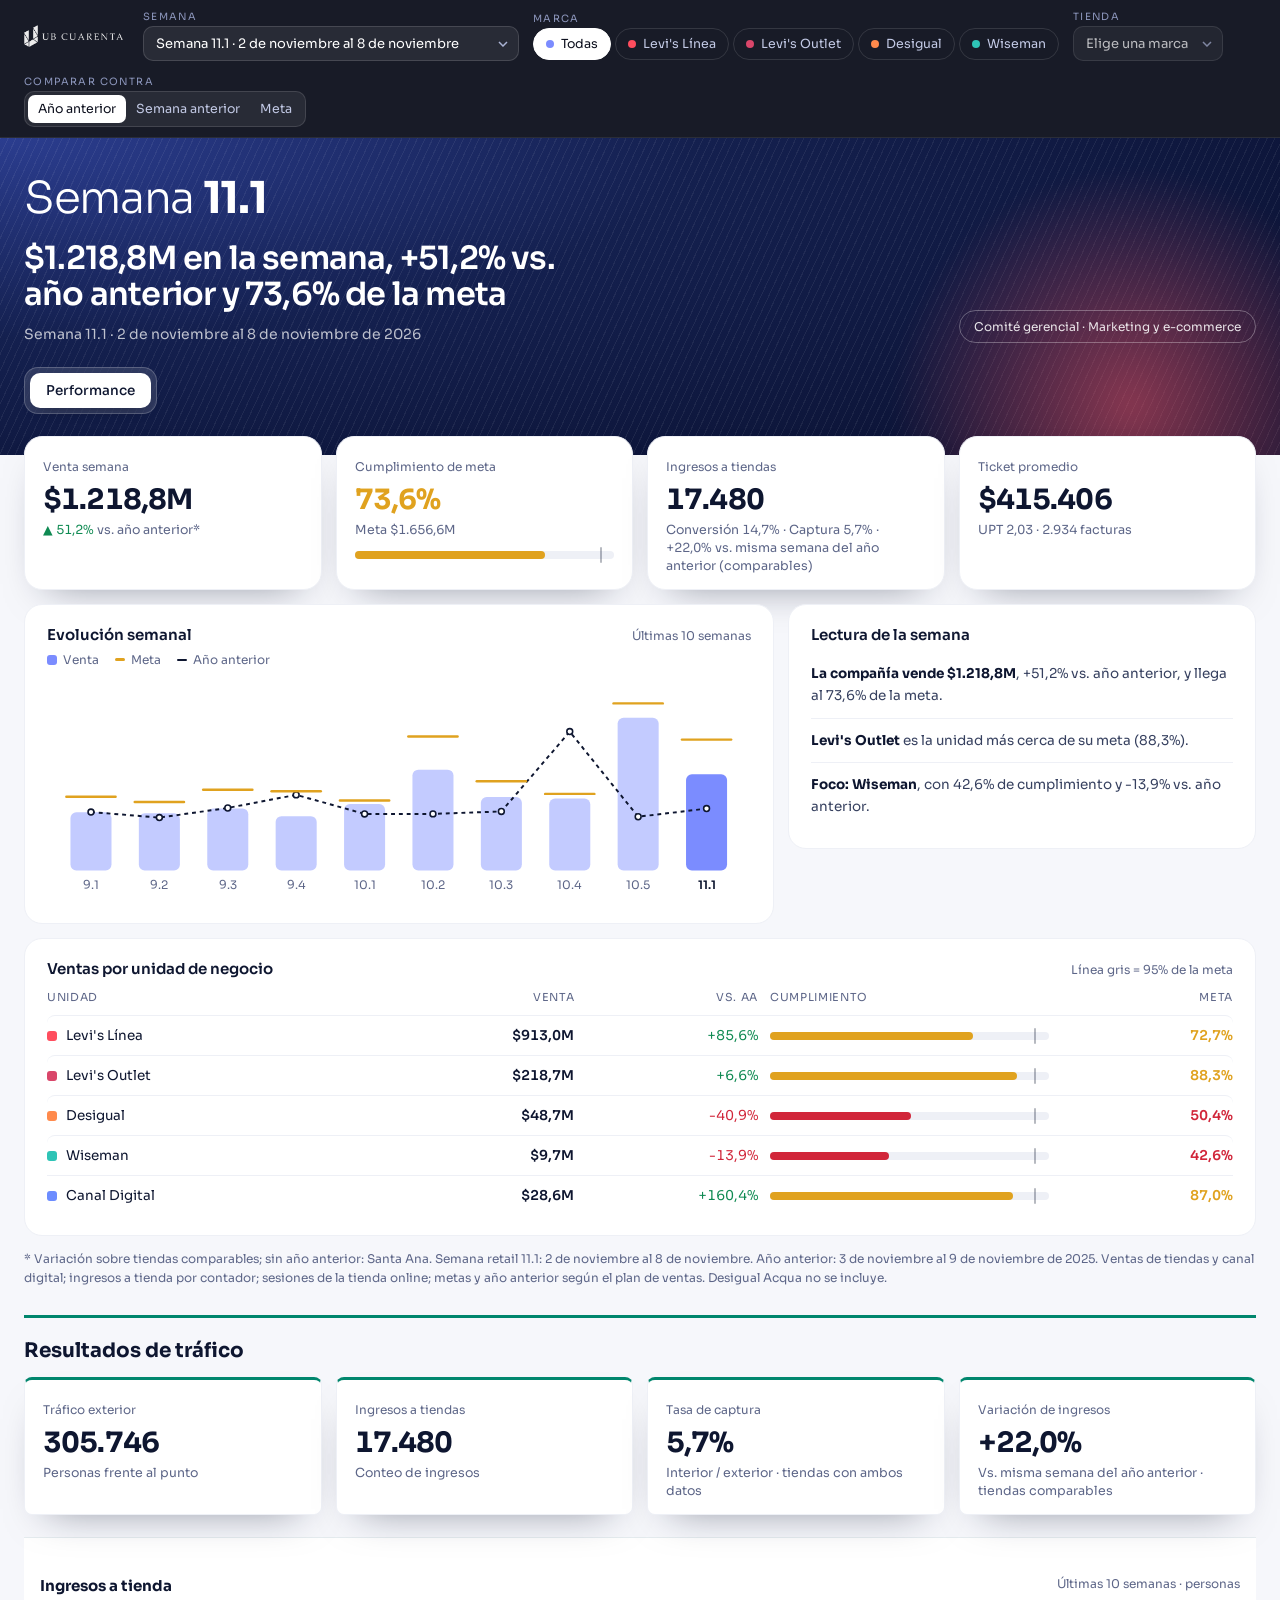
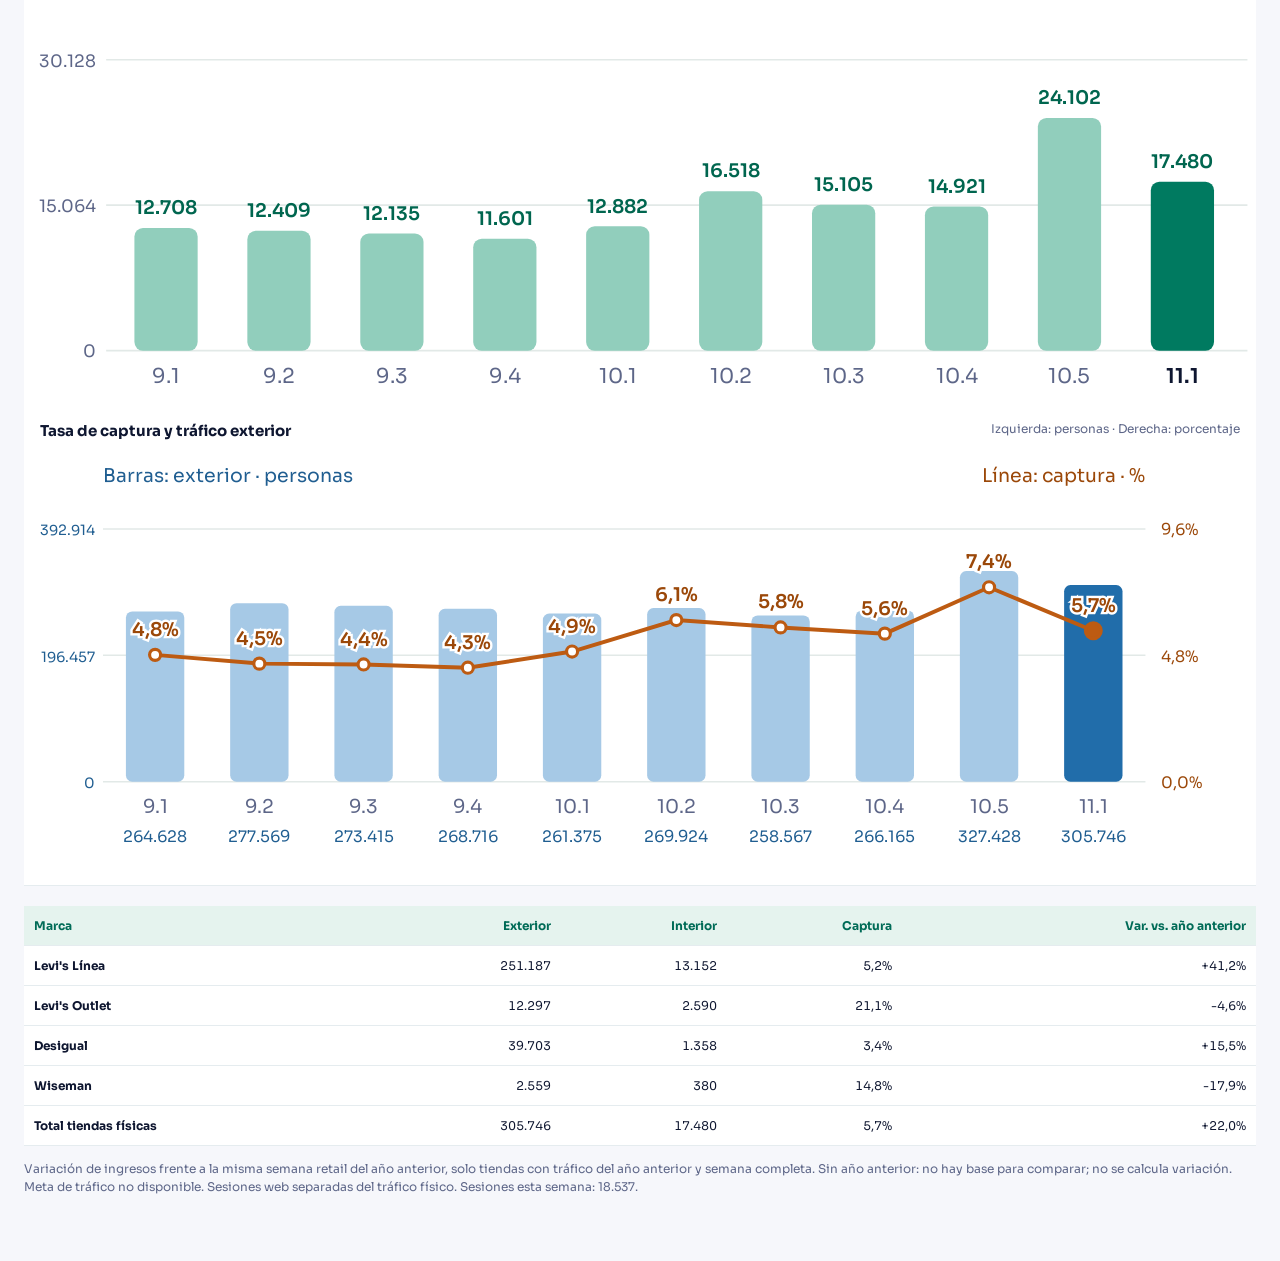
==== informe-semanal.html @ c3fccd10 "Borrador 11.1: evidencias nuevas de Asana (Bonos en la misma compra, vitrinas, cenefas) y CRM Wisema" ====
<!doctype html>
<html lang="es">
<head>
<meta charset="utf-8">
<meta name="viewport" content="width=device-width, initial-scale=1">
<title>Informe Semanal (borrador)</title>
<link rel="preconnect" href="https://fonts.googleapis.com">
<link href="https://fonts.googleapis.com/css2?family=Sora:wght@300;400;500;600;700&display=swap" rel="stylesheet">
<style>
*{box-sizing:border-box;margin:0;padding:0}
:root{--ink:#0e1630;--muted:#5d6688;--line:#eef0f6;--bg:#f6f7fb;--card:#fff;--up:#0f8a52;--dn:#d1263a;
  --h1:#0b1233;--h2:#14204f;--h3:#2b3d8f;--acc:#ff5a6a;--c:#7b8cff}
body{font-family:Sora,system-ui,sans-serif;background:var(--bg);color:var(--ink);min-height:100vh}
.num{font-variant-numeric:tabular-nums}
.crm-execution{margin-top:24px;padding:18px 0;border-top:3px solid #2979d4;min-width:0}
.crm-execution h3{font-size:16px;display:flex;justify-content:space-between;gap:10px;flex-wrap:wrap}
.crm-execution h3 span,.crm-execution th small{font-size:11px;color:var(--muted);font-weight:400}
.crm-execution .traffic-table{min-width:920px}
.crm-execution th:first-child{min-width:220px;max-width:340px}
.crm-execution th small,.crm-name{display:block;white-space:normal;overflow-wrap:anywhere;margin-top:5px}
.crm-channel{font-size:11px;font-weight:600;display:inline-block;border-radius:4px;padding:3px 7px}
.crm-channel.email{background:#e7effb;color:#2159a1}.crm-channel.sms{background:#f9e8ed;color:#9b2855}.crm-channel.wa{background:#e0f3e9;color:#176d49}
.traffic-results{margin-top:28px;padding-top:20px;border-top:3px solid #00866d;min-width:0}
.traffic-results h2{font-size:20px;margin-bottom:14px}
.traffic-evolution{margin-top:22px;background:#fff;padding:16px 0;border-block:1px solid #e5ecef}
.traffic-evolution h3{display:flex;justify-content:space-between;gap:10px;flex-wrap:wrap;padding:0 16px}
.traffic-evolution h3 span{font-size:12px;font-weight:400;color:var(--muted)}
.traffic-chart-scroll{overflow-x:auto}
.traffic-chart-scroll svg{display:block;min-width:620px}
.traffic-chart-scroll h3{min-width:620px}
.traffic-results h3{font-size:15px;margin:22px 0 10px}
.traffic-results .k{border-radius:8px;border-top:3px solid #00866d}
.traffic-week{display:grid;grid-template-columns:110px minmax(0,1fr) 150px;gap:12px;align-items:center;font-size:12px;margin:14px 0}
.traffic-week>span{text-align:right}
.traffic-track{height:10px;background:#e5ecef;margin:4px 0}
.traffic-track i{display:block;height:100%}
.traffic-scroll{overflow-x:auto;margin-top:20px}
.traffic-table{width:100%;border-collapse:collapse;font-size:12px;background:white}
.traffic-table th,.traffic-table td{padding:12px 10px;text-align:right;border-bottom:1px solid #e5ecef}
.traffic-table th:first-child{text-align:left}
.traffic-table thead{color:#006b57;background:#e5f3ee}
@media(max-width:600px){.traffic-week{grid-template-columns:85px minmax(0,1fr);gap:8px}.traffic-week>span{grid-column:2}.traffic-table{min-width:530px}.traffic-results .k .v{font-size:23px}}
button,select{font:inherit;color:inherit}
button{cursor:pointer;border:0;background:none}

/* ---------- filtros ---------- */
.filters{position:sticky;top:0;z-index:30;background:rgba(10,13,26,.94);backdrop-filter:blur(14px);border-bottom:1px solid rgba(255,255,255,.08);color:#dfe4f5}
.filters .in{max-width:1280px;margin:0 auto;padding:10px 24px;display:flex;align-items:center;gap:14px;flex-wrap:wrap}
.filters .logo{height:22px;margin-right:6px}
.f{display:flex;flex-direction:column;gap:3px}
.f label{font-size:10px;letter-spacing:.14em;text-transform:uppercase;color:#8d97bd}
.sel{appearance:none;background:rgba(255,255,255,.07) url("data:image/svg+xml,%3Csvg xmlns='http://www.w3.org/2000/svg' width='10' height='6'%3E%3Cpath d='M1 1l4 4 4-4' stroke='%23aab3d4' fill='none' stroke-width='1.5'/%3E%3C/svg%3E") no-repeat right 10px center;border:1px solid rgba(255,255,255,.14);border-radius:10px;padding:8px 30px 8px 12px;font-size:13px;color:#fff;min-width:150px}
.sel option{color:#0e1630}
.chips{display:flex;gap:4px;flex-wrap:wrap}
.chips button{white-space:nowrap;flex:none;font-size:12.5px;padding:7px 12px;border-radius:999px;color:#c3cae6;border:1px solid rgba(255,255,255,.12);display:flex;gap:7px;align-items:center;transition:background .2s}
.chips button i{width:8px;height:8px;border-radius:50%;background:var(--bc)}
.chips button:hover{background:rgba(255,255,255,.07)}
.chips button.on{background:#fff;color:#0b0e1c;border-color:#fff}
.seg2{display:flex;background:rgba(255,255,255,.07);border:1px solid rgba(255,255,255,.12);border-radius:10px;padding:3px}
.seg2 button{font-size:12.5px;padding:6px 10px;border-radius:7px;color:#c3cae6;white-space:nowrap}
.seg2 button.on{background:#fff;color:#0b0e1c}
.spacer{flex:1}

/* ---------- portada ---------- */
.hero{position:relative;overflow:hidden;color:#fff;padding:38px 0 112px;background:radial-gradient(120% 140% at 0% 0%,var(--h3) 0%,var(--h2) 45%,var(--h1) 100%);transition:background .5s}
.hero::before{content:"";position:absolute;inset:0;opacity:.16;background-image:repeating-linear-gradient(115deg,rgba(255,255,255,.4) 0 1px,transparent 1px 7px)}
.hero::after{content:"";position:absolute;right:-120px;bottom:-220px;width:540px;height:540px;border-radius:50%;background:radial-gradient(circle,var(--acc),transparent 62%);opacity:.5;filter:blur(8px)}
.hero .in{position:relative;z-index:1;max-width:1280px;margin:0 auto;padding:0 24px;display:flex;justify-content:space-between;align-items:flex-end;gap:24px;flex-wrap:wrap}
.blogo{height:44px;display:block;margin-bottom:20px}
.bname{font-size:44px;font-weight:300;letter-spacing:-.03em;line-height:1;margin-bottom:20px}.bname b{font-weight:700}
.btag{letter-spacing:.3em;text-transform:uppercase;font-size:12px;opacity:.8;margin:-10px 0 18px}
.hero h1{font-size:32px;font-weight:600;letter-spacing:-.025em;line-height:1.14;max-width:760px;text-wrap:balance}
.hero .sub{color:rgba(255,255,255,.72);margin-top:12px;font-size:14px}
.stamp{font-size:12px;border:1px solid rgba(255,255,255,.3);padding:8px 14px;border-radius:999px;color:rgba(255,255,255,.88);white-space:nowrap}
.tabs{position:relative;z-index:3;max-width:1280px;margin:-88px auto 0;padding:0 24px}
.tabs .seg{display:inline-flex;gap:4px;padding:5px;border-radius:14px;background:rgba(255,255,255,.12);border:1px solid rgba(255,255,255,.2);backdrop-filter:blur(10px)}
.tabs button{color:rgba(255,255,255,.85);font-size:13.5px;font-weight:500;padding:9px 16px;border-radius:10px;transition:background .2s}
.tabs button:hover{background:rgba(255,255,255,.12)}
.tabs button.on{background:#fff;color:var(--ink);box-shadow:0 6px 16px -8px rgba(0,0,0,.4)}

main{position:relative;z-index:2;max-width:1280px;margin:22px auto 0;padding:0 24px 64px}
.kpis{display:grid;grid-template-columns:repeat(4,1fr);gap:14px}
.k{background:var(--card);border-radius:18px;padding:18px 18px 14px;box-shadow:0 18px 40px -24px rgba(14,22,48,.5);border:1px solid var(--line);transition:transform .25s,box-shadow .25s}
.k:hover{transform:translateY(-3px);box-shadow:0 26px 46px -24px rgba(14,22,48,.55)}
.k small{font-size:12px;color:var(--muted)}
.k .v{font-size:28px;font-weight:700;letter-spacing:-.03em;margin:6px 0 4px}
.k .s{font-size:12.5px;color:var(--muted);line-height:1.45}
.up{color:var(--up)}.dn{color:var(--dn)}
.grid{display:grid;grid-template-columns:1.6fr 1fr;gap:14px;margin-top:14px;align-items:start}
.grid.one{grid-template-columns:1fr}
.panel{background:var(--card);border-radius:18px;padding:20px 22px;border:1px solid var(--line)}
.panel h3{font-size:15px;font-weight:600;display:flex;justify-content:space-between;align-items:baseline;gap:10px;margin-bottom:8px}
.panel h3 span{font-size:12px;color:var(--muted);font-weight:400}
.row{display:grid;grid-template-columns:1.4fr 1fr .8fr 1.3fr .8fr;gap:12px;align-items:center;padding:11px 0;border-top:1px solid var(--line);font-size:13.5px}
.row.h{border-top:0;font-size:11px;color:var(--muted);text-transform:uppercase;letter-spacing:.06em;padding-top:4px}
.row.click{cursor:pointer;border-radius:8px;transition:background .15s}.row.click:hover{background:#f6f7fc}
.r{text-align:right}
.badge{white-space:nowrap;font-size:10.5px;font-weight:600;padding:2px 7px;border-radius:999px;background:#eef1ff;color:#3540a8;margin-left:6px}
.dot{display:inline-block;width:10px;height:10px;border-radius:3px;margin-right:9px;vertical-align:-1px}
.bar{height:8px;border-radius:99px;background:var(--line);position:relative}
.bar i{position:absolute;inset:0 auto 0 0;border-radius:99px;transition:width .8s cubic-bezier(.2,.8,.2,1)}
.bar::after{content:"";position:absolute;top:-4px;bottom:-4px;left:calc(95% - 1px);width:2px;background:var(--ink);opacity:.3;border-radius:2px}
.read p{font-size:13.5px;line-height:1.6;color:#36405f;padding:11px 0;border-top:1px solid var(--line)}
.read p:first-of-type{border-top:0}.read b{color:var(--ink)}
.legend{display:flex;gap:16px;font-size:12px;color:var(--muted);margin:2px 0 6px;flex-wrap:wrap}
.legend i{display:inline-block;width:10px;height:10px;border-radius:3px;margin-right:6px;vertical-align:-1px}
.empty{display:flex;gap:14px;align-items:center;background:var(--card);border:1px dashed #d6dbea;border-radius:18px;padding:22px;color:var(--muted);font-size:14px;line-height:1.5}
.empty b{color:var(--ink);display:block;margin-bottom:2px}
.pills{display:flex;flex-wrap:wrap;gap:8px;margin-top:6px}
.pill{font-size:12.5px;padding:7px 12px;border-radius:999px;background:#f1f3fa;font-weight:500}
.note{font-size:12px;color:var(--muted);margin-top:14px;line-height:1.55}
.sgrid{display:grid;grid-template-columns:repeat(auto-fill,minmax(360px,1fr));gap:14px;margin-top:14px;align-items:start}
.task{display:flex;justify-content:space-between;gap:12px;padding:10px 0;border-top:1px solid var(--line);font-size:13.5px;color:var(--ink);text-decoration:none}
details.td>.task{border-top:0}
.task:first-of-type{border-top:0}
details.td{border-top:1px solid var(--line)}details.td:first-of-type{border-top:0}
details.td>summary{list-style:none;cursor:pointer;border-top:0}details.td>summary::-webkit-details-marker{display:none}
details.td>summary .tn::after{content:"";display:inline-block;width:7px;height:7px;border-right:2px solid var(--muted);border-bottom:2px solid var(--muted);transform:rotate(45deg);margin:0 0 3px 9px;transition:transform .2s}
details.td[open]>summary .tn::after{transform:rotate(-135deg);margin-bottom:-1px}
details.td>summary:hover .tn{color:#3540a8}
details.td .gal{padding:2px 0 14px;grid-template-columns:repeat(auto-fill,minmax(96px,1fr));gap:8px}
details.td .ph img{aspect-ratio:1/1}details.td .ph span{font-size:11.5px;padding:6px 8px}details.td .ph.big img{aspect-ratio:auto}
details.td .ph{scroll-margin-top:150px}
.ph span:empty{display:none}
.badge.falta{background:#fdecee;color:#b4232f}
.cmp+.cmp{margin-top:4px;padding-top:10px;border-top:1px dashed var(--line)}
.cmph{display:flex;flex-wrap:wrap;gap:6px 8px;align-items:baseline;font-size:13px;margin:2px 0 8px}.cmph span{font-size:10.5px;text-transform:uppercase;letter-spacing:.06em;color:var(--muted)}.cmph small{color:var(--muted);font-size:12px}
.nofoto{font-size:12.5px;line-height:1.45;color:#8f1d27;background:#fdf4f5;border:1px dashed #efb8bf;border-radius:10px;padding:10px 12px;margin-bottom:12px}
.pend{margin-top:14px;border:1px solid #f6d3d7;background:linear-gradient(180deg,#fff7f8,#fff 60%)}
.pend .pl{display:grid;grid-template-columns:repeat(auto-fill,minmax(260px,1fr));gap:8px}
.pr{border:1px solid #f3dde0;background:#fff;border-radius:10px;padding:9px 11px;font-size:13px;line-height:1.35}.pr em{display:block;font-style:normal;color:#b4232f;font-weight:600;font-size:12.5px;margin-top:2px}.pr small{display:block;color:var(--muted);font-size:11.5px;margin-top:3px}
.ph{position:relative}.ph.vid::after{content:"Video";position:absolute;top:7px;left:7px;font-size:10.5px;font-weight:600;padding:3px 8px 3px 20px;border-radius:999px;background:rgba(10,12,22,.72);color:#fff;letter-spacing:.02em;background-image:linear-gradient(transparent,transparent);}
.ph.vid::before{content:"";position:absolute;top:12px;left:14px;z-index:1;border-left:7px solid #fff;border-top:4.5px solid transparent;border-bottom:4.5px solid transparent}
.ph.big{grid-column:1/-1;cursor:zoom-out}.ph.big img{aspect-ratio:auto;max-height:80vh;object-fit:contain;background:#11131c}
.tn{flex:1;line-height:1.4}.tm{font-size:12px;color:var(--muted);white-space:nowrap;text-align:right}
.ok{color:var(--up);font-weight:600}.open{color:#b7791f;font-weight:600}
.acts{display:grid;grid-template-columns:repeat(auto-fill,minmax(260px,1fr));gap:12px}
.act{background:#f7f8fc;border-radius:14px;padding:14px}.act b{font-size:14px}.act small{display:block;color:var(--muted);font-size:12px;margin:4px 0 6px}.act p{font-size:13px;color:#36405f;line-height:1.5}
.gal{display:grid;grid-template-columns:repeat(auto-fill,minmax(180px,1fr));gap:10px}
.ph{display:block;border-radius:12px;overflow:hidden;background:#eef0f6;text-decoration:none;color:var(--ink)}
.ph img{width:100%;aspect-ratio:4/5;object-fit:cover;display:block;background:#e6e9f2}
.ph span{display:block;font-size:12px;padding:8px 10px;line-height:1.35}
.ph.noimg img{display:none}.ph.noimg::before{content:"Foto no disponible";display:flex;align-items:center;justify-content:center;aspect-ratio:4/5;color:var(--muted);font-size:12.5px}
.rfm{display:grid;grid-template-columns:150px 1fr 70px 52px;gap:10px;align-items:center;padding:7px 0;font-size:13px}
.rfm span{white-space:nowrap;overflow:hidden;text-overflow:ellipsis}.rfm b{text-align:right}.rfm small{text-align:right;font-size:11.5px;color:var(--muted)}
.bar2{height:8px;background:var(--line);border-radius:99px;overflow:hidden}.bar2 i{display:block;height:100%;background:#7b8cff;border-radius:99px}
.sends{display:grid;grid-template-columns:repeat(auto-fill,minmax(300px,1fr));gap:12px}
.send{background:#f7f8fc;border-radius:14px;padding:14px;font-size:13px}.send b{display:block;font-size:14px;margin:8px 0 2px}.send>small{color:var(--muted)}
.mets{display:grid;grid-template-columns:repeat(4,1fr);gap:6px;margin-top:10px;font-weight:600}.mets small{display:block;font-weight:400;color:var(--muted);font-size:11px}
.foot{display:flex;justify-content:space-between;margin-top:10px;padding-top:8px;border-top:1px solid #e3e6f0;color:var(--muted)}.foot b{color:var(--ink);margin:0;display:inline}
.sin{margin-top:10px;color:#b7791f;font-weight:600}
button.ph{border:0;padding:0;cursor:zoom-in;text-align:left;font:inherit}
.evg+.evg{margin-top:16px;padding-top:14px;border-top:1px solid var(--line)}.evt{margin-bottom:10px;font-size:14px}.evt small{color:var(--muted);margin-left:8px;font-size:12px}
svg text{font-family:Sora,sans-serif}
.tip{position:fixed;pointer-events:none;background:#0e1630;color:#fff;font-size:12px;padding:7px 10px;border-radius:8px;opacity:0;transition:opacity .12s;z-index:50;white-space:nowrap}
.fade{animation:fade .35s ease}@keyframes fade{from{opacity:0;transform:translateY(6px)}to{opacity:1;transform:none}}
@media (max-width:980px){.sgrid{grid-template-columns:1fr}.rfm{grid-template-columns:110px 1fr 60px 44px}.mets{grid-template-columns:repeat(2,1fr)}.filters{position:static}.chips{flex-wrap:nowrap;overflow-x:auto;scrollbar-width:none}.f:has(.chips){flex:1 1 100%;min-width:0;order:-1}.kpis{grid-template-columns:1fr 1fr}.grid{grid-template-columns:1fr}.row{grid-template-columns:1.4fr 1fr .9fr .8fr}.row .hide{display:none}
  .hero h1{font-size:25px}.bname{font-size:34px}.tabs .seg{display:flex;overflow-x:auto;max-width:100%}.filters .logo{display:none}.sel{min-width:0;width:100%}.f{flex:1 1 140px}}
@media(max-width:420px){.kpis{grid-template-columns:repeat(2,minmax(0,1fr))}.kpis .k{min-width:0;padding:12px;overflow-wrap:anywhere}.kpis .k .v{font-size:22px;letter-spacing:0}}
@media print{.filters,.tabs{display:none}.hero{padding-bottom:40px}main{margin-top:10px}.k,.panel{box-shadow:none;break-inside:avoid}}
@media (prefers-reduced-motion:reduce){*{animation:none!important;transition:none!important}}

/* ===== Ejecución por pilares ===== */
.exhero{display:grid;grid-template-columns:1.3fr repeat(3,1fr);gap:12px}
.exk{background:var(--card);border:1px solid var(--line);border-radius:18px;padding:16px 18px;display:flex;flex-direction:column;gap:4px;text-decoration:none;color:var(--ink)}
.exk small{font-size:12px;color:var(--muted);display:flex;align-items:center;gap:6px}
.exk b{font-size:30px;font-weight:600;line-height:1.1}
.exk span{font-size:12px;color:var(--muted)}.exk em{color:var(--dn);font-style:normal;font-weight:600}
.exk.pil{border-top:4px solid var(--pc)}.exk.pil small{color:var(--pc);font-weight:600}
.exk.pil:hover{box-shadow:0 6px 18px rgba(14,22,48,.08)}
.pilar{margin-top:22px;scroll-margin-top:150px}
.pilar>header{display:flex;justify-content:space-between;align-items:flex-end;gap:12px;border-bottom:3px solid var(--pc);padding-bottom:10px;margin-bottom:14px}
.pilar h2{font-size:20px;font-weight:600;color:var(--pc);display:flex;align-items:center;gap:8px}
.pilar header p{font-size:12.5px;color:var(--muted);margin-top:4px;max-width:640px}
.pilar header>span{font-size:12px;color:var(--muted);white-space:nowrap}
.agrid{display:grid;grid-template-columns:repeat(auto-fill,minmax(250px,1fr));gap:14px;align-items:start}
.acard{background:var(--card);border:1px solid var(--line);border-radius:16px;overflow:hidden;display:block}
.acard summary{list-style:none;cursor:pointer;display:block}.acard summary::-webkit-details-marker{display:none}
.acard[open]{grid-column:1/-1}
.acard[open] summary{display:grid;grid-template-columns:minmax(200px,300px) 1fr;align-items:stretch}
.acov{position:relative;aspect-ratio:4/3;background:#eef0f6;display:flex;align-items:center;justify-content:center;color:var(--pc)}
.acov img{width:100%;height:100%;object-fit:cover;display:block}
.acov.none{background:color-mix(in srgb,var(--pc) 9%,#fff);aspect-ratio:auto;height:92px}
.acnt{position:absolute;right:10px;bottom:10px;background:rgba(14,22,48,.78);color:#fff;font-size:12px;font-weight:600;border-radius:20px;padding:3px 9px}
.abody{padding:12px 14px 14px;display:flex;flex-direction:column;gap:6px}
.atags{display:flex;flex-wrap:wrap;gap:6px}
.atag{font-size:10.5px;text-transform:uppercase;letter-spacing:.05em;color:var(--muted);background:#f1f3f8;border-radius:6px;padding:3px 7px;display:inline-flex;align-items:center;gap:4px}
.atit{font-size:14px;font-weight:600;line-height:1.35}
.acamp{font-size:12px;color:var(--muted)}
.ameta{display:flex;justify-content:space-between;gap:8px;flex-wrap:wrap;font-size:12px;color:var(--muted);align-items:center}
.est{font-weight:600;border-radius:20px;padding:2px 9px;font-size:11.5px}
.est.ok{background:#e3f4ea;color:#0f8a52}.est.done{background:#e8edfb;color:#2b3d8f}.est.open{background:#fdf3dc;color:#9a6a00}.est.falta{background:#fde7ea;color:#d1263a}
.ares{display:flex;flex-wrap:wrap;gap:4px 8px;align-items:baseline;font-size:11.5px;color:var(--muted);border-top:1px dashed var(--line);padding-top:8px;margin-top:2px}
.ares b{color:var(--ink);font-size:13px}
.aver{display:block;font-size:12px;font-weight:600;color:var(--pc);padding:0 14px 12px}
.acard[open] .aver{display:none}
.agal{padding:6px 14px 4px;border-top:1px solid var(--line)}
@media(max-width:760px){.exhero{grid-template-columns:1fr 1fr}.acard[open] summary{display:block}}
/* ===== CRM: 4 preguntas ===== */
.cqgrid{display:grid;grid-template-columns:repeat(4,1fr);gap:12px;margin-bottom:6px}
.cq{background:var(--card);border:1px solid var(--line);border-left:5px solid #c4c9d9;border-radius:16px;padding:16px 18px;display:flex;flex-direction:column;gap:4px}
.cq.bien{border-left-color:#0f8a52}.cq.mal{border-left-color:#d1263a}
.cq small{font-size:12.5px;font-weight:600;color:var(--ink)}
.cq b{font-size:28px;font-weight:600;line-height:1.15;margin-top:4px}
.cq span{font-size:12px;color:var(--muted)}.cq.bien span{color:#0f8a52}.cq.mal span{color:#d1263a}
.cq p{font-size:12.5px;line-height:1.5;color:var(--muted);margin-top:6px}
.crmmas{margin-top:18px}
.crmmas>summary{cursor:pointer;font-size:13px;font-weight:600;color:var(--h3);padding:12px 0;list-style:none}
.crmmas>summary::before{content:'＋ '}.crmmas[open]>summary::before{content:'－ '}
@media(max-width:900px){.cqgrid{grid-template-columns:1fr 1fr}}
@media(max-width:520px){.cqgrid,.exhero{grid-template-columns:1fr}}

.ares span{display:inline-flex;gap:4px;align-items:baseline}.ares i{font-style:normal}
.alist{background:var(--card);border:1px solid var(--line);border-radius:16px;padding:6px 16px;margin-top:14px}
.alist h4{font-size:11px;text-transform:uppercase;letter-spacing:.06em;color:var(--muted);font-weight:600;padding:10px 0 4px}
.arow{display:grid;grid-template-columns:130px 1fr auto auto;gap:12px;align-items:center;padding:10px 0;border-top:1px solid var(--line);font-size:13px}
.alist h4+.arow,.alist .arow:first-child{border-top:0}
.arow b{font-weight:500}.arow b small{color:var(--muted);font-weight:400}
.arow .atag{justify-self:start}.ard{color:var(--muted);font-size:12px;white-space:nowrap}
@media(max-width:760px){.arow{grid-template-columns:1fr auto}.arow .atag,.ard{display:none}}
/* carrusel */
.car{position:relative;overflow:hidden}
.car .cs{position:absolute;inset:0;margin:0;opacity:0;transition:opacity .35s}
.car .cs.on{opacity:1}
.car .cs img{width:100%;height:100%;object-fit:cover;display:block}
.car figcaption{position:absolute;left:0;right:0;bottom:0;padding:22px 12px 9px;background:linear-gradient(transparent,rgba(8,12,28,.78));color:#fff;font-size:12.5px;font-weight:600;display:flex;gap:6px;align-items:center}
.car figcaption em{font-style:normal;font-size:10.5px;background:rgba(255,255,255,.22);border-radius:4px;padding:1px 6px}
.cb{position:absolute;top:50%;transform:translateY(-50%);width:34px;height:34px;border-radius:50%;border:0;background:rgba(255,255,255,.92);color:#0e1630;font-size:22px;line-height:1;cursor:pointer;box-shadow:0 2px 8px rgba(0,0,0,.2);z-index:2}
.cb.prev{left:8px}.cb.next{right:8px}.cb:hover{background:#fff}
.cn{position:absolute;top:8px;right:10px;background:rgba(14,22,48,.72);color:#fff;font-size:11.5px;font-weight:600;border-radius:20px;padding:2px 9px;z-index:2}
.alist{margin-top:14px}
/* campañas */
.cgrid{display:grid;grid-template-columns:repeat(auto-fill,minmax(300px,1fr));gap:14px;align-items:start}
.ccard{background:var(--card);border:1px solid var(--line);border-left:4px solid var(--pc);border-radius:14px;padding:14px 16px}
.cch{display:flex;justify-content:space-between;gap:8px;align-items:flex-start;flex-wrap:wrap}
.cch>div{display:flex;flex-direction:column;gap:3px}
.cch b{font-size:14.5px;font-weight:600;line-height:1.3}.cch small{font-size:12px;color:var(--muted)}
.ctag{font-size:11px;font-weight:600;border-radius:20px;padding:2px 9px;background:color-mix(in srgb,var(--pc) 12%,#fff);color:var(--pc);white-space:nowrap}
.cdet{margin-top:10px;font-size:12.5px;line-height:1.5;color:#3a4366;display:flex;flex-direction:column;gap:4px}
.cdet b{color:var(--ink);font-weight:600}
.cdet.clamp{max-height:7.6em;overflow:hidden;-webkit-mask-image:linear-gradient(#000 60%,transparent)}
.cmore{border:0;background:none;color:var(--pc);font:inherit;font-size:12px;font-weight:600;cursor:pointer;padding:6px 0 0}
.psub{font-size:11px;text-transform:uppercase;letter-spacing:.06em;color:var(--muted);font-weight:600;margin:14px 0 8px}
.prox{background:color-mix(in srgb,#6b4fd8 4%,transparent);border-radius:18px;padding:16px 18px 18px;margin-top:28px}
.arow{grid-template-columns:130px 1fr auto}
</style>
</head>
<body>
<div class="filters"><div class="in">
  <img class="logo" id="ublogo" alt="UB Cuarenta">
  <div class="f"><label for="fSem">Semana</label><select class="sel" id="fSem"></select></div>
  <div class="f"><label>Marca</label><div class="chips" id="fMarca"></div></div>
  <div class="f"><label for="fTienda">Tienda</label><select class="sel" id="fTienda"></select></div>
  <div class="spacer"></div>
  <div class="f"><label>Comparar contra</label><div class="seg2" id="fComp"></div></div>
</div></div>
<header class="hero"><div class="in">
  <div><div id="bmark"></div><h1 id="title"></h1><div class="sub" id="sub"></div></div>
  <div class="stamp">Comité gerencial · Marketing y e-commerce</div>
</div></header>
<div class="tabs"><div class="seg" id="tabs"></div></div>
<main id="main"></main>
<div class="tip" id="tip"></div>
<script>
const PKG={"base": {"generado": "2026-11-09T09:57", "semanas": [{"id": "2026-8.1", "etiqueta": "8.1", "inicio": "2026-08-03", "fin": "2026-08-09", "ly_inicio": "2025-08-04", "ly_fin": "2025-08-10"}, {"id": "2026-8.2", "etiqueta": "8.2", "inicio": "2026-08-10", "fin": "2026-08-16", "ly_inicio": "2025-08-11", "ly_fin": "2025-08-17"}, {"id": "2026-8.3", "etiqueta": "8.3", "inicio": "2026-08-17", "fin": "2026-08-23", "ly_inicio": "2025-08-18", "ly_fin": "2025-08-24"}, {"id": "2026-8.4", "etiqueta": "8.4", "inicio": "2026-08-24", "fin": "2026-08-30", "ly_inicio": "2025-08-25", "ly_fin": "2025-08-31"}, {"id": "2026-9.1", "etiqueta": "9.1", "inicio": "2026-08-31", "fin": "2026-09-06", "ly_inicio": "2025-09-01", "ly_fin": "2025-09-07"}, {"id": "2026-9.2", "etiqueta": "9.2", "inicio": "2026-09-07", "fin": "2026-09-13", "ly_inicio": "2025-09-08", "ly_fin": "2025-09-14"}, {"id": "2026-9.3", "etiqueta": "9.3", "inicio": "2026-09-14", "fin": "2026-09-20", "ly_inicio": "2025-09-15", "ly_fin": "2025-09-21"}, {"id": "2026-9.4", "etiqueta": "9.4", "inicio": "2026-09-21", "fin": "2026-09-27", "ly_inicio": "2025-09-22", "ly_fin": "2025-09-28"}, {"id": "2026-10.1", "etiqueta": "10.1", "inicio": "2026-09-28", "fin": "2026-10-04", "ly_inicio": "2025-09-29", "ly_fin": "2025-10-05"}, {"id": "2026-10.2", "etiqueta": "10.2", "inicio": "2026-10-05", "fin": "2026-10-11", "ly_inicio": "2025-10-06", "ly_fin": "2025-10-12"}, {"id": "2026-10.3", "etiqueta": "10.3", "inicio": "2026-10-12", "fin": "2026-10-18", "ly_inicio": "2025-10-13", "ly_fin": "2025-10-19"}, {"id": "2026-10.4", "etiqueta": "10.4", "inicio": "2026-10-19", "fin": "2026-10-25", "ly_inicio": "2025-10-20", "ly_fin": "2025-10-26"}, {"id": "2026-10.5", "etiqueta": "10.5", "inicio": "2026-10-26", "fin": "2026-11-01", "ly_inicio": "2025-10-27", "ly_fin": "2025-11-02"}, {"id": "2026-11.1", "etiqueta": "11.1", "inicio": "2026-11-02", "fin": "2026-11-08", "ly_inicio": "2025-11-03", "ly_fin": "2025-11-09"}], "tiendas": [{"id": "lo-toberin", "nombre": "Toberín", "unidad": "levis-outlet", "contador": true}, {"id": "lo-bima", "nombre": "Bima", "unidad": "levis-outlet", "contador": true}, {"id": "lo-prov22a", "nombre": "Providencia 22A", "unidad": "levis-outlet", "contador": false}, {"id": "l-colina", "nombre": "Parque La Colina", "unidad": "levis", "contador": true}, {"id": "l-fontanar", "nombre": "Fontanar", "unidad": "levis", "contador": true}, {"id": "l-centromayor", "nombre": "Centro Mayor", "unidad": "levis", "contador": true}, {"id": "l-multiplaza", "nombre": "Multiplaza", "unidad": "levis", "contador": true}, {"id": "l-granestacion", "nombre": "Gran Estación", "unidad": "levis", "contador": true}, {"id": "l-vivatunja", "nombre": "Viva Tunja", "unidad": "levis", "contador": true}, {"id": "l-laestacion", "nombre": "La Estación Ibagué", "unidad": "levis", "contador": true}, {"id": "l-mallplaza", "nombre": "Mall Plaza", "unidad": "levis", "contador": true}, {"id": "l-acqua", "nombre": "Acqua Ibagué", "unidad": "levis", "contador": true}, {"id": "l-nuestrobogota", "nombre": "Nuestro Bogotá", "unidad": "levis", "contador": true}, {"id": "l-salitre", "nombre": "Salitre Plaza", "unidad": "levis", "contador": true}, {"id": "l-retiro", "nombre": "El Retiro", "unidad": "levis", "contador": true}, {"id": "l-prov16a", "nombre": "Providencia 16A", "unidad": "levis", "contador": false}, {"id": "l-roncador", "nombre": "Roncador", "unidad": "levis", "contador": false}, {"id": "l-santaana", "nombre": "Santa Ana", "unidad": "levis", "contador": false}, {"id": "l-unicentrotunja", "nombre": "Unicentro Tunja", "unidad": "levis", "contador": false}, {"id": "l-vergel", "nombre": "Vergel Ibagué", "unidad": "levis", "contador": false}, {"id": "d-bima", "nombre": "Bima", "unidad": "desigual", "contador": true}, {"id": "d-fontanar", "nombre": "Fontanar", "unidad": "desigual", "contador": true}, {"id": "d-santaana", "nombre": "Santa Ana", "unidad": "desigual", "contador": true}, {"id": "w-bima", "nombre": "Bima", "unidad": "wiseman", "contador": true}, {"id": "w-roncador", "nombre": "Roncador", "unidad": "wiseman", "contador": false}, {"id": "dg-online", "nombre": "Tienda online", "unidad": "digital", "contador": false}], "datos": [{"s": "2026-8.1", "t": "lo-toberin", "venta": 98522718, "fac": 338, "und": 571, "traf": 1766.0, "ext": 7304.0, "meta": 139900000, "ly": 100322151, "ses": null, "chk": null, "trafLy": 1751.0}, {"s": "2026-8.1", "t": "lo-bima", "venta": 21581640, "fac": 62, "und": 123, "traf": 706.0, "ext": 7354.0, "meta": 45900000, "ly": 37156097, "ses": null, "chk": null, "trafLy": 957.0}, {"s": "2026-8.1", "t": "lo-prov22a", "venta": 15220050, "fac": 47, "und": 78, "traf": null, "ext": null, "meta": 15900000, "ly": 11261800, "ses": null, "chk": null, "trafLy": null}, {"s": "2026-8.1", "t": "l-colina", "venta": 55711810, "fac": 126, "und": 196, "traf": 1283.0, "ext": 35685.0, "meta": 99900001, "ly": 58353590, "ses": null, "chk": null, "trafLy": 0.0}, {"s": "2026-8.1", "t": "l-fontanar", "venta": 46532980, "fac": 121, "und": 188, "traf": 967.0, "ext": 38541.0, "meta": 89900000, "ly": 63590891, "ses": null, "chk": null, "trafLy": 1177.0}, {"s": "2026-8.1", "t": "l-centromayor", "venta": 58563670, "fac": 134, "und": 228, "traf": 1137.0, "ext": 27575.0, "meta": 74900000, "ly": 48508520, "ses": null, "chk": null, "trafLy": 33.0}, {"s": "2026-8.1", "t": "l-multiplaza", "venta": 36723470, "fac": 85, "und": 146, "traf": 1072.0, "ext": 30968.0, "meta": 59900000, "ly": 49109600, "ses": null, "chk": null, "trafLy": 929.0}, {"s": "2026-8.1", "t": "l-granestacion", "venta": 62483508, "fac": 133, "und": 239, "traf": 1093.0, "ext": 17167.0, "meta": 64900000, "ly": 60777560, "ses": null, "chk": null, "trafLy": 1298.0}, {"s": "2026-8.1", "t": "l-vivatunja", "venta": 28194180, "fac": 80, "und": 117, "traf": 1095.0, "ext": 28416.0, "meta": 49900000, "ly": 42906240, "ses": null, "chk": null, "trafLy": 1454.0}, {"s": "2026-8.1", "t": "l-laestacion", "venta": 31508960, "fac": 82, "und": 153, "traf": 408.0, "ext": 5069.0, "meta": 39900000, "ly": 45731040, "ses": null, "chk": null, "trafLy": 536.0}, {"s": "2026-8.1", "t": "l-mallplaza", "venta": 29714300, "fac": 79, "und": 130, "traf": 874.0, "ext": 12401.0, "meta": 49900000, "ly": 56911760, "ses": null, "chk": null, "trafLy": 824.0}, {"s": "2026-8.1", "t": "l-acqua", "venta": 27057789, "fac": 70, "und": 130, "traf": 401.0, "ext": 6501.0, "meta": 39900000, "ly": 42007242, "ses": null, "chk": null, "trafLy": 0.0}, {"s": "2026-8.1", "t": "l-nuestrobogota", "venta": 21633050, "fac": 58, "und": 91, "traf": 558.0, "ext": 13711.0, "meta": 29900000, "ly": 22409001, "ses": null, "chk": null, "trafLy": 615.0}, {"s": "2026-8.1", "t": "l-salitre", "venta": 13370657, "fac": 42, "und": 56, "traf": 495.0, "ext": 11105.0, "meta": 29900000, "ly": 43414025, "ses": null, "chk": null, "trafLy": 647.0}, {"s": "2026-8.1", "t": "l-retiro", "venta": 10714560, "fac": 28, "und": 39, "traf": 264.0, "ext": 3401.0, "meta": 20900000, "ly": 14375344, "ses": null, "chk": null, "trafLy": null}, {"s": "2026-8.1", "t": "l-prov16a", "venta": 23457860, "fac": 48, "und": 98, "traf": null, "ext": null, "meta": 39900000, "ly": 32644610, "ses": null, "chk": null, "trafLy": null}, {"s": "2026-8.1", "t": "l-roncador", "venta": 14362750, "fac": 32, "und": 67, "traf": null, "ext": null, "meta": 24900000, "ly": 21906590, "ses": null, "chk": null, "trafLy": null}, {"s": "2026-8.1", "t": "d-bima", "venta": 23917847, "fac": 41, "und": 95, "traf": 602.0, "ext": 3325.0, "meta": 27900000, "ly": 21587425, "ses": null, "chk": null, "trafLy": 641.0}, {"s": "2026-8.1", "t": "d-fontanar", "venta": 27085100, "fac": 63, "und": 99, "traf": 630.0, "ext": 29061.0, "meta": 39900000, "ly": 29477905, "ses": null, "chk": null, "trafLy": 0.0}, {"s": "2026-8.1", "t": "d-santaana", "venta": 25553605, "fac": 56, "und": 91, "traf": 506.0, "ext": 16544.0, "meta": 27900000, "ly": 19922145, "ses": null, "chk": null, "trafLy": 0.0}, {"s": "2026-8.1", "t": "w-bima", "venta": 7607800, "fac": 14, "und": 36, "traf": 599.0, "ext": 2948.0, "meta": 11900000, "ly": 6403850, "ses": null, "chk": null, "trafLy": 688.0}, {"s": "2026-8.1", "t": "w-roncador", "venta": 2358767, "fac": 5, "und": 9, "traf": null, "ext": null, "meta": 5900000, "ly": 3390671, "ses": null, "chk": null, "trafLy": null}, {"s": "2026-8.1", "t": "dg-online", "venta": 5336570, "fac": 24, "und": 29, "ext": null, "meta": 19900000, "ly": 14068807, "ses": 13771.0, "chk": 38, "traf": null, "trafLy": null}, {"s": "2026-8.2", "t": "lo-toberin", "venta": 103172494, "fac": 320, "und": 591, "traf": 1677.0, "ext": 7801.0, "meta": 98910000, "ly": 74742310, "ses": null, "chk": null, "trafLy": 1465.0}, {"s": "2026-8.2", "t": "lo-bima", "venta": 24837602, "fac": 79, "und": 148, "traf": 557.0, "ext": 5063.0, "meta": 34899999, "ly": 23390158, "ses": null, "chk": null, "trafLy": 762.0}, {"s": "2026-8.2", "t": "lo-prov22a", "venta": 5103310, "fac": 20, "und": 31, "traf": null, "ext": null, "meta": 12900000, "ly": 4932890, "ses": null, "chk": null, "trafLy": null}, {"s": "2026-8.2", "t": "l-colina", "venta": 55339250, "fac": 114, "und": 237, "traf": 1069.0, "ext": 30955.0, "meta": 69900000, "ly": 31805915, "ses": null, "chk": null, "trafLy": 0.0}, {"s": "2026-8.2", "t": "l-fontanar", "venta": 43724140, "fac": 94, "und": 179, "traf": 704.0, "ext": 39726.0, "meta": 74900000, "ly": 40371060, "ses": null, "chk": null, "trafLy": 926.0}, {"s": "2026-8.2", "t": "l-centromayor", "venta": 44544790, "fac": 107, "und": 222, "traf": 923.0, "ext": 23995.0, "meta": 59900000, "ly": 31137410, "ses": null, "chk": null, "trafLy": 0.0}, {"s": "2026-8.2", "t": "l-multiplaza", "venta": 24755290, "fac": 59, "und": 97, "traf": 597.0, "ext": 34951.0, "meta": 44900000, "ly": 31718970, "ses": null, "chk": null, "trafLy": 659.0}, {"s": "2026-8.2", "t": "l-granestacion", "venta": 39779250, "fac": 86, "und": 177, "traf": 795.0, "ext": 19855.0, "meta": 53910000, "ly": 34845200, "ses": null, "chk": null, "trafLy": 976.0}, {"s": "2026-8.2", "t": "l-vivatunja", "venta": 23476490, "fac": 54, "und": 114, "traf": 959.0, "ext": 26706.0, "meta": 35900000, "ly": 19139710, "ses": null, "chk": null, "trafLy": 1035.0}, {"s": "2026-8.2", "t": "l-laestacion", "venta": 27851600, "fac": 73, "und": 152, "traf": 457.0, "ext": 4782.0, "meta": 24900000, "ly": 15364550, "ses": null, "chk": null, "trafLy": 413.0}, {"s": "2026-8.2", "t": "l-mallplaza", "venta": 21453980, "fac": 57, "und": 91, "traf": 778.0, "ext": 12003.0, "meta": 44900000, "ly": 30539520, "ses": null, "chk": null, "trafLy": 754.0}, {"s": "2026-8.2", "t": "l-acqua", "venta": 35093070, "fac": 76, "und": 214, "traf": 535.0, "ext": 7993.0, "meta": 25415000, "ly": 20485740, "ses": null, "chk": null, "trafLy": 0.0}, {"s": "2026-8.2", "t": "l-nuestrobogota", "venta": 21352990, "fac": 54, "und": 104, "traf": 451.0, "ext": 14065.0, "meta": 23900000, "ly": 10439011, "ses": null, "chk": null, "trafLy": 407.0}, {"s": "2026-8.2", "t": "l-salitre", "venta": 18534485, "fac": 51, "und": 86, "traf": 436.0, "ext": 12565.0, "meta": 32899999, "ly": 30516660, "ses": null, "chk": null, "trafLy": 523.0}, {"s": "2026-8.2", "t": "l-retiro", "venta": 13506940, "fac": 27, "und": 55, "traf": 245.0, "ext": 3535.0, "meta": 22410000, "ly": 25570519, "ses": null, "chk": null, "trafLy": 0.0}, {"s": "2026-8.2", "t": "l-prov16a", "venta": 27488230, "fac": 49, "und": 130, "traf": null, "ext": null, "meta": 32282500, "ly": 32677485, "ses": null, "chk": null, "trafLy": null}, {"s": "2026-8.2", "t": "l-roncador", "venta": 19719880, "fac": 37, "und": 112, "traf": null, "ext": null, "meta": 13782500, "ly": 9004235, "ses": null, "chk": null, "trafLy": null}, {"s": "2026-8.2", "t": "d-bima", "venta": 12084130, "fac": 30, "und": 54, "traf": 416.0, "ext": 3518.0, "meta": 24900000, "ly": 17706570, "ses": null, "chk": null, "trafLy": 505.0}, {"s": "2026-8.2", "t": "d-fontanar", "venta": 29085012, "fac": 57, "und": 113, "traf": 545.0, "ext": 28210.0, "meta": 32900000, "ly": 20405340, "ses": null, "chk": null, "trafLy": 0.0}, {"s": "2026-8.2", "t": "d-santaana", "venta": 20736790, "fac": 61, "und": 79, "traf": 606.0, "ext": 16749.0, "meta": 25900000, "ly": 12425605, "ses": null, "chk": null, "trafLy": 0.0}, {"s": "2026-8.2", "t": "w-bima", "venta": 9803531, "fac": 18, "und": 38, "traf": 552.0, "ext": 3040.0, "meta": 12900000, "ly": 7460132, "ses": null, "chk": null, "trafLy": 752.0}, {"s": "2026-8.2", "t": "w-roncador", "venta": 1050712, "fac": 1, "und": 7, "traf": null, "ext": null, "meta": 5457500, "ly": 775235, "ses": null, "chk": null, "trafLy": null}, {"s": "2026-8.2", "t": "dg-online", "venta": 21478678, "fac": 70, "und": 108, "ext": null, "meta": 15900000, "ly": 11671570, "ses": 12098.0, "chk": 49, "traf": null, "trafLy": null}, {"s": "2026-8.3", "t": "lo-toberin", "venta": 101121040, "fac": 309, "und": 548, "traf": 1782.0, "ext": 8636.0, "meta": 129900001, "ly": 78523250, "ses": null, "chk": null, "trafLy": 1532.0}, {"s": "2026-8.3", "t": "lo-bima", "venta": 23787000, "fac": 68, "und": 130, "traf": 616.0, "ext": 4712.0, "meta": 26910000, "ly": 24747570, "ses": null, "chk": null, "trafLy": 751.0}, {"s": "2026-8.3", "t": "lo-prov22a", "venta": 5848980, "fac": 22, "und": 35, "traf": null, "ext": null, "meta": 10899999, "ly": 6779695, "ses": null, "chk": null, "trafLy": null}, {"s": "2026-8.3", "t": "l-colina", "venta": 62832523, "fac": 144, "und": 241, "traf": 1231.0, "ext": 32958.0, "meta": 64900000, "ly": 47647660, "ses": null, "chk": null, "trafLy": 0.0}, {"s": "2026-8.3", "t": "l-fontanar", "venta": 47160234, "fac": 116, "und": 177, "traf": 933.0, "ext": 41476.0, "meta": 64900000, "ly": 47398850, "ses": null, "chk": null, "trafLy": 1004.0}, {"s": "2026-8.3", "t": "l-centromayor", "venta": 39796943, "fac": 98, "und": 154, "traf": 1048.0, "ext": 20955.0, "meta": 54899999, "ly": 27098620, "ses": null, "chk": null, "trafLy": 0.0}, {"s": "2026-8.3", "t": "l-multiplaza", "venta": 30041536, "fac": 67, "und": 107, "traf": 752.0, "ext": 41835.0, "meta": 39900000, "ly": 30213310, "ses": null, "chk": null, "trafLy": 813.0}, {"s": "2026-8.3", "t": "l-granestacion", "venta": 43368785, "fac": 94, "und": 161, "traf": 876.0, "ext": 21842.0, "meta": 52899999, "ly": 42050440, "ses": null, "chk": null, "trafLy": 917.0}, {"s": "2026-8.3", "t": "l-vivatunja", "venta": 30364357, "fac": 75, "und": 120, "traf": 961.0, "ext": 21945.0, "meta": 29900000, "ly": 20185701, "ses": null, "chk": null, "trafLy": 921.0}, {"s": "2026-8.3", "t": "l-laestacion", "venta": 15328183, "fac": 45, "und": 70, "traf": 298.0, "ext": 4814.0, "meta": 27900000, "ly": 16491000, "ses": null, "chk": null, "trafLy": 347.0}, {"s": "2026-8.3", "t": "l-mallplaza", "venta": 25632627, "fac": 62, "und": 96, "traf": 928.0, "ext": 12286.0, "meta": 39900000, "ly": 39945130, "ses": null, "chk": null, "trafLy": 858.0}, {"s": "2026-8.3", "t": "l-acqua", "venta": 28641995, "fac": 75, "und": 129, "traf": 431.0, "ext": 7247.0, "meta": 34900001, "ly": 29185660, "ses": null, "chk": null, "trafLy": 0.0}, {"s": "2026-8.3", "t": "l-nuestrobogota", "venta": 14799887, "fac": 34, "und": 58, "traf": 406.0, "ext": 14597.0, "meta": 19900001, "ly": 14420350, "ses": null, "chk": null, "trafLy": null}, {"s": "2026-8.3", "t": "l-salitre", "venta": 20062221, "fac": 52, "und": 84, "traf": 488.0, "ext": 12840.0, "meta": 24900000, "ly": 19365025, "ses": null, "chk": null, "trafLy": 467.0}, {"s": "2026-8.3", "t": "l-retiro", "venta": 11604549, "fac": 23, "und": 44, "traf": 243.0, "ext": 3494.0, "meta": 20900001, "ly": 13441704, "ses": null, "chk": null, "trafLy": 0.0}, {"s": "2026-8.3", "t": "l-prov16a", "venta": 29134666, "fac": 55, "und": 116, "traf": null, "ext": null, "meta": 32282500, "ly": 29650210, "ses": null, "chk": null, "trafLy": null}, {"s": "2026-8.3", "t": "l-roncador", "venta": 16578128, "fac": 38, "und": 67, "traf": null, "ext": null, "meta": 18407499, "ly": 15766805, "ses": null, "chk": null, "trafLy": null}, {"s": "2026-8.3", "t": "d-bima", "venta": 16806701, "fac": 24, "und": 63, "traf": 550.0, "ext": 2998.0, "meta": 19900000, "ly": 11216560, "ses": null, "chk": null, "trafLy": 537.0}, {"s": "2026-8.3", "t": "d-fontanar", "venta": 21162077, "fac": 45, "und": 64, "traf": 551.0, "ext": 32730.0, "meta": 29900000, "ly": 21604475, "ses": null, "chk": null, "trafLy": 0.0}, {"s": "2026-8.3", "t": "d-santaana", "venta": 17663980, "fac": 45, "und": 61, "traf": 491.0, "ext": 17237.0, "meta": 24900000, "ly": 17457280, "ses": null, "chk": null, "trafLy": 0.0}, {"s": "2026-8.3", "t": "w-bima", "venta": 6541018, "fac": 12, "und": 30, "traf": 484.0, "ext": 2940.0, "meta": 12899999, "ly": 9719981, "ses": null, "chk": null, "trafLy": 691.0}, {"s": "2026-8.3", "t": "w-roncador", "venta": 1355630, "fac": 4, "und": 6, "traf": null, "ext": null, "meta": 4899999, "ly": 4619398, "ses": null, "chk": null, "trafLy": null}, {"s": "2026-8.3", "t": "dg-online", "venta": 20565365, "fac": 79, "und": 119, "ext": null, "meta": 19900000, "ly": 14215050, "ses": 19111.0, "chk": 84, "traf": null, "trafLy": null}, {"s": "2026-8.4", "t": "lo-toberin", "venta": 110301905, "fac": 365, "und": 607, "traf": 1826.0, "ext": 8377.0, "meta": 113905000, "ly": 80030951, "ses": null, "chk": null, "trafLy": 1698.0}, {"s": "2026-8.4", "t": "lo-bima", "venta": 30589090, "fac": 88, "und": 180, "traf": 574.0, "ext": 7448.0, "meta": 30515000, "ly": 26288447, "ses": null, "chk": null, "trafLy": 737.0}, {"s": "2026-8.4", "t": "lo-prov22a", "venta": 7350900, "fac": 23, "und": 38, "traf": null, "ext": null, "meta": 19900000, "ly": 18861495, "ses": null, "chk": null, "trafLy": null}, {"s": "2026-8.4", "t": "l-colina", "venta": 71633478, "fac": 146, "und": 275, "traf": 1169.0, "ext": 32129.0, "meta": 76410000, "ly": 67420150, "ses": null, "chk": null, "trafLy": 0.0}, {"s": "2026-8.4", "t": "l-fontanar", "venta": 48793813, "fac": 116, "und": 191, "traf": 596.0, "ext": 27450.0, "meta": 74900000, "ly": 54939770, "ses": null, "chk": null, "trafLy": 1094.0}, {"s": "2026-8.4", "t": "l-centromayor", "venta": 47914070, "fac": 128, "und": 197, "traf": 1034.0, "ext": 22186.0, "meta": 64900000, "ly": 53220900, "ses": null, "chk": null, "trafLy": 0.0}, {"s": "2026-8.4", "t": "l-multiplaza", "venta": 40477895, "fac": 97, "und": 155, "traf": 758.0, "ext": 39081.0, "meta": 54900000, "ly": 51373465, "ses": null, "chk": null, "trafLy": 978.0}, {"s": "2026-8.4", "t": "l-granestacion", "venta": 48138084, "fac": 117, "und": 185, "traf": 912.0, "ext": 21591.0, "meta": 59900000, "ly": 49420580, "ses": null, "chk": null, "trafLy": 1168.0}, {"s": "2026-8.4", "t": "l-vivatunja", "venta": 30185268, "fac": 87, "und": 128, "traf": 1031.0, "ext": 26500.0, "meta": 39900000, "ly": 27300080, "ses": null, "chk": null, "trafLy": 1417.0}, {"s": "2026-8.4", "t": "l-laestacion", "venta": 28452225, "fac": 77, "und": 130, "traf": 446.0, "ext": 4866.0, "meta": 34900000, "ly": 26211130, "ses": null, "chk": null, "trafLy": 515.0}, {"s": "2026-8.4", "t": "l-mallplaza", "venta": 36688286, "fac": 87, "und": 138, "traf": 974.0, "ext": 12497.0, "meta": 59900000, "ly": 52414231, "ses": null, "chk": null, "trafLy": 1132.0}, {"s": "2026-8.4", "t": "l-acqua", "venta": 24231496, "fac": 61, "und": 120, "traf": 286.0, "ext": 6139.0, "meta": 44900001, "ly": 46161330, "ses": null, "chk": null, "trafLy": null}, {"s": "2026-8.4", "t": "l-nuestrobogota", "venta": 17940507, "fac": 36, "und": 66, "traf": 395.0, "ext": 13703.0, "meta": 27900000, "ly": 21627711, "ses": null, "chk": null, "trafLy": 0.0}, {"s": "2026-8.4", "t": "l-salitre", "venta": 22468732, "fac": 60, "und": 95, "traf": 509.0, "ext": 14117.0, "meta": 44900000, "ly": 37854105, "ses": null, "chk": null, "trafLy": 658.0}, {"s": "2026-8.4", "t": "l-retiro", "venta": 11667049, "fac": 29, "und": 45, "traf": 257.0, "ext": 5072.0, "meta": 25900000, "ly": 22904367, "ses": null, "chk": null, "trafLy": 0.0}, {"s": "2026-8.4", "t": "l-prov16a", "venta": 27985421, "fac": 58, "und": 115, "traf": null, "ext": null, "meta": 44900000, "ly": 47122925, "ses": null, "chk": null, "trafLy": null}, {"s": "2026-8.4", "t": "l-roncador", "venta": 10383363, "fac": 22, "und": 42, "traf": null, "ext": null, "meta": 25900000, "ly": 22303405, "ses": null, "chk": null, "trafLy": null}, {"s": "2026-8.4", "t": "d-bima", "venta": 12401885, "fac": 28, "und": 41, "traf": 492.0, "ext": 3172.0, "meta": 24900000, "ly": 19019155, "ses": null, "chk": null, "trafLy": 632.0}, {"s": "2026-8.4", "t": "d-fontanar", "venta": 21799723, "fac": 41, "und": 65, "traf": 338.0, "ext": 30382.0, "meta": 29900000, "ly": 24929864, "ses": null, "chk": null, "trafLy": 0.0}, {"s": "2026-8.4", "t": "d-santaana", "venta": 16661855, "fac": 26, "und": 48, "traf": 342.0, "ext": 17543.0, "meta": 25900000, "ly": 17056030, "ses": null, "chk": null, "trafLy": 0.0}, {"s": "2026-8.4", "t": "w-bima", "venta": 14091989, "fac": 32, "und": 61, "traf": 683.0, "ext": 4301.0, "meta": 12900000, "ly": 10472750, "ses": null, "chk": null, "trafLy": 765.0}, {"s": "2026-8.4", "t": "w-roncador", "venta": 2173451, "fac": 8, "und": 11, "traf": null, "ext": null, "meta": 5900000, "ly": 5066765, "ses": null, "chk": null, "trafLy": null}, {"s": "2026-8.4", "t": "dg-online", "venta": 22053359, "fac": 65, "und": 124, "ext": null, "meta": 24900000, "ly": 19078690, "ses": 11805.0, "chk": 71, "traf": null, "trafLy": null}, {"s": "2026-9.1", "t": "lo-toberin", "venta": 126594260, "fac": 401, "und": 682, "traf": 1858.0, "ext": 8944.0, "meta": 107910000, "ly": 86223667, "ses": null, "chk": null, "trafLy": 1550.0}, {"s": "2026-9.1", "t": "lo-bima", "venta": 28433841, "fac": 93, "und": 171, "traf": 583.0, "ext": 5818.0, "meta": 39900000, "ly": 31006860, "ses": null, "chk": null, "trafLy": 728.0}, {"s": "2026-9.1", "t": "lo-prov22a", "venta": 7855140, "fac": 29, "und": 41, "traf": null, "ext": null, "meta": 12900000, "ly": 8647919, "ses": null, "chk": null, "trafLy": null}, {"s": "2026-9.1", "t": "l-colina", "venta": 70793442, "fac": 153, "und": 265, "traf": 1109.0, "ext": 27890.0, "meta": 79900000, "ly": 45729383, "ses": null, "chk": null, "trafLy": 0.0}, {"s": "2026-9.1", "t": "l-fontanar", "venta": 59588099, "fac": 132, "und": 214, "traf": 415.0, "ext": 11931.0, "meta": 69900000, "ly": 40687468, "ses": null, "chk": null, "trafLy": 1141.0}, {"s": "2026-9.1", "t": "l-centromayor", "venta": 71936443, "fac": 192, "und": 290, "traf": 1179.0, "ext": 19333.0, "meta": 64900000, "ly": 51533240, "ses": null, "chk": null, "trafLy": 0.0}, {"s": "2026-9.1", "t": "l-multiplaza", "venta": 39770325, "fac": 90, "und": 145, "traf": 850.0, "ext": 35060.0, "meta": 54900000, "ly": 44600156, "ses": null, "chk": null, "trafLy": 895.0}, {"s": "2026-9.1", "t": "l-granestacion", "venta": 48174782, "fac": 103, "und": 185, "traf": 906.0, "ext": 23167.0, "meta": 64900000, "ly": 51762821, "ses": null, "chk": null, "trafLy": 1082.0}, {"s": "2026-9.1", "t": "l-vivatunja", "venta": 37346425, "fac": 81, "und": 139, "traf": 1092.0, "ext": 27477.0, "meta": 44900000, "ly": 38241447, "ses": null, "chk": null, "trafLy": 1349.0}, {"s": "2026-9.1", "t": "l-laestacion", "venta": 20292776, "fac": 51, "und": 88, "traf": 417.0, "ext": 5507.0, "meta": 39900000, "ly": 33987737, "ses": null, "chk": null, "trafLy": 362.0}, {"s": "2026-9.1", "t": "l-mallplaza", "venta": 36637195, "fac": 90, "und": 144, "traf": 967.0, "ext": 12149.0, "meta": 54900000, "ly": 46877446, "ses": null, "chk": null, "trafLy": 945.0}, {"s": "2026-9.1", "t": "l-acqua", "venta": 22605791, "fac": 55, "und": 96, "traf": 446.0, "ext": 7618.0, "meta": 39900000, "ly": 35477240, "ses": null, "chk": null, "trafLy": 772.0}, {"s": "2026-9.1", "t": "l-nuestrobogota", "venta": 10951048, "fac": 30, "und": 45, "traf": 374.0, "ext": 13478.0, "meta": 26900000, "ly": 21257449, "ses": null, "chk": null, "trafLy": 0.0}, {"s": "2026-9.1", "t": "l-salitre", "venta": 23665456, "fac": 65, "und": 100, "traf": 507.0, "ext": 16787.0, "meta": 24900000, "ly": 18185318, "ses": null, "chk": null, "trafLy": 473.0}, {"s": "2026-9.1", "t": "l-retiro", "venta": 9366789, "fac": 23, "und": 29, "traf": 259.0, "ext": 3662.0, "meta": 25900000, "ly": 23425022, "ses": null, "chk": null, "trafLy": 0.0}, {"s": "2026-9.1", "t": "l-prov16a", "venta": 25624066, "fac": 54, "und": 104, "traf": null, "ext": null, "meta": 36907500, "ly": 37710504, "ses": null, "chk": null, "trafLy": null}, {"s": "2026-9.1", "t": "l-roncador", "venta": 11860363, "fac": 28, "und": 47, "traf": null, "ext": null, "meta": 13782500, "ly": 10994961, "ses": null, "chk": null, "trafLy": null}, {"s": "2026-9.1", "t": "d-bima", "venta": 15887335, "fac": 21, "und": 47, "traf": 478.0, "ext": 3228.0, "meta": 21900000, "ly": 16604490, "ses": null, "chk": null, "trafLy": 261.0}, {"s": "2026-9.1", "t": "d-fontanar", "venta": 26958377, "fac": 47, "und": 83, "traf": 367.0, "ext": 22214.0, "meta": 41310000, "ly": 42660220, "ses": null, "chk": null, "trafLy": 613.0}, {"s": "2026-9.1", "t": "d-santaana", "venta": 17218145, "fac": 40, "und": 56, "traf": 329.0, "ext": 17304.0, "meta": 29900000, "ly": 24194755, "ses": null, "chk": null, "trafLy": 0.0}, {"s": "2026-9.1", "t": "w-bima", "venta": 4288013, "fac": 11, "und": 19, "traf": 572.0, "ext": 3061.0, "meta": 11900001, "ly": 8692938, "ses": null, "chk": null, "trafLy": 724.0}, {"s": "2026-9.1", "t": "w-roncador", "venta": 3516906, "fac": 7, "und": 14, "traf": null, "ext": null, "meta": 5457500, "ly": 5138051, "ses": null, "chk": null, "trafLy": null}, {"s": "2026-9.1", "t": "dg-online", "venta": 17734425, "fac": 69, "und": 102, "ext": null, "meta": 19900000, "ly": 15458920, "ses": 9238.0, "chk": 63, "traf": null, "trafLy": null}, {"s": "2026-9.2", "t": "lo-toberin", "venta": 117977610, "fac": 401, "und": 662, "traf": 1873.0, "ext": 9274.0, "meta": 129900000, "ly": 93848480, "ses": null, "chk": null, "trafLy": 1621.0}, {"s": "2026-9.2", "t": "lo-bima", "venta": 34210580, "fac": 93, "und": 190, "traf": 562.0, "ext": 9836.0, "meta": 38165000, "ly": 38059140, "ses": null, "chk": null, "trafLy": 920.0}, {"s": "2026-9.2", "t": "lo-prov22a", "venta": 13549980, "fac": 33, "und": 77, "traf": null, "ext": null, "meta": 11932500, "ly": 9954213, "ses": null, "chk": null, "trafLy": null}, {"s": "2026-9.2", "t": "l-colina", "venta": 59179203, "fac": 118, "und": 212, "traf": 956.0, "ext": 30409.0, "meta": 64515000, "ly": 50315960, "ses": null, "chk": null, "trafLy": 0.0}, {"s": "2026-9.2", "t": "l-fontanar", "venta": 60054917, "fac": 132, "und": 216, "traf": 393.0, "ext": 12304.0, "meta": 64900000, "ly": 32681342, "ses": null, "chk": null, "trafLy": 883.0}, {"s": "2026-9.2", "t": "l-centromayor", "venta": 58151111, "fac": 139, "und": 234, "traf": 1089.0, "ext": 21592.0, "meta": 69900000, "ly": 48451324, "ses": null, "chk": null, "trafLy": 0.0}, {"s": "2026-9.2", "t": "l-multiplaza", "venta": 31617334, "fac": 77, "und": 111, "traf": 777.0, "ext": 37011.0, "meta": 44900000, "ly": 32775618, "ses": null, "chk": null, "trafLy": 413.0}, {"s": "2026-9.2", "t": "l-granestacion", "venta": 60814984, "fac": 125, "und": 240, "traf": 871.0, "ext": 23971.0, "meta": 58410000, "ly": 51844740, "ses": null, "chk": null, "trafLy": 1130.0}, {"s": "2026-9.2", "t": "l-vivatunja", "venta": 27896809, "fac": 80, "und": 115, "traf": 1062.0, "ext": 22699.0, "meta": 30900000, "ly": 22232935, "ses": null, "chk": null, "trafLy": 874.0}, {"s": "2026-9.2", "t": "l-laestacion", "venta": 25985648, "fac": 66, "und": 109, "traf": 335.0, "ext": 6040.0, "meta": 29900000, "ly": 22145352, "ses": null, "chk": null, "trafLy": 0.0}, {"s": "2026-9.2", "t": "l-mallplaza", "venta": 41258108, "fac": 94, "und": 157, "traf": 1021.0, "ext": 13106.0, "meta": 49900000, "ly": 42992041, "ses": null, "chk": null, "trafLy": 1012.0}, {"s": "2026-9.2", "t": "l-acqua", "venta": 22822727, "fac": 67, "und": 99, "traf": 375.0, "ext": 7739.0, "meta": 29900000, "ly": 24691209, "ses": null, "chk": null, "trafLy": 1233.0}, {"s": "2026-9.2", "t": "l-nuestrobogota", "venta": 21011849, "fac": 51, "und": 83, "traf": 420.0, "ext": 10587.0, "meta": 22900000, "ly": 17126271, "ses": null, "chk": null, "trafLy": 0.0}, {"s": "2026-9.2", "t": "l-salitre", "venta": 19278584, "fac": 60, "und": 82, "traf": 485.0, "ext": 15904.0, "meta": 24900000, "ly": 19466718, "ses": null, "chk": null, "trafLy": 443.0}, {"s": "2026-9.2", "t": "l-retiro", "venta": 11301279, "fac": 28, "und": 41, "traf": 238.0, "ext": 3469.0, "meta": 16900000, "ly": 12964616, "ses": null, "chk": null, "trafLy": 0.0}, {"s": "2026-9.2", "t": "l-prov16a", "venta": 21911853, "fac": 42, "und": 84, "traf": null, "ext": null, "meta": 33207500, "ly": 32791836, "ses": null, "chk": null, "trafLy": null}, {"s": "2026-9.2", "t": "l-roncador", "venta": 8479394, "fac": 24, "und": 33, "traf": null, "ext": null, "meta": 18900000, "ly": 14536383, "ses": null, "chk": null, "trafLy": null}, {"s": "2026-9.2", "t": "d-bima", "venta": 13735580, "fac": 28, "und": 52, "traf": 594.0, "ext": 8127.0, "meta": 27900000, "ly": 23483170, "ses": null, "chk": null, "trafLy": 265.0}, {"s": "2026-9.2", "t": "d-fontanar", "venta": 29936097, "fac": 50, "und": 92, "traf": 386.0, "ext": 25602.0, "meta": 33915000, "ly": 33046510, "ses": null, "chk": null, "trafLy": 619.0}, {"s": "2026-9.2", "t": "d-santaana", "venta": 13497200, "fac": 26, "und": 38, "traf": 290.0, "ext": 16441.0, "meta": 25900000, "ly": 18826450, "ses": null, "chk": null, "trafLy": 0.0}, {"s": "2026-9.2", "t": "w-bima", "venta": 8685032, "fac": 19, "und": 45, "traf": 682.0, "ext": 3458.0, "meta": 9899999, "ly": 5640480, "ses": null, "chk": null, "trafLy": 635.0}, {"s": "2026-9.2", "t": "w-roncador", "venta": 2128786, "fac": 6, "und": 11, "traf": null, "ext": null, "meta": 5900000, "ly": 4993609, "ses": null, "chk": null, "trafLy": null}, {"s": "2026-9.2", "t": "dg-online", "venta": 18713170, "fac": 81, "und": 125, "ext": null, "meta": 21900000, "ly": 16058050, "ses": 10455.0, "chk": 77, "traf": null, "trafLy": null}, {"s": "2026-9.3", "t": "lo-toberin", "venta": 115964811, "fac": 392, "und": 651, "traf": 2006.0, "ext": 8819.0, "meta": 123405000, "ly": 91993691, "ses": null, "chk": null, "trafLy": 1626.0}, {"s": "2026-9.3", "t": "lo-bima", "venta": 36421020, "fac": 103, "und": 208, "traf": 710.0, "ext": 5401.0, "meta": 40410000, "ly": 34088680, "ses": null, "chk": null, "trafLy": 1000.0}, {"s": "2026-9.3", "t": "lo-prov22a", "venta": 16079760, "fac": 49, "und": 84, "traf": null, "ext": null, "meta": 17900000, "ly": 14359932, "ses": null, "chk": null, "trafLy": null}, {"s": "2026-9.3", "t": "l-colina", "venta": 55997098, "fac": 121, "und": 201, "traf": 918.0, "ext": 33324.0, "meta": 84915000, "ly": 46853612, "ses": null, "chk": null, "trafLy": 0.0}, {"s": "2026-9.3", "t": "l-fontanar", "venta": 51397310, "fac": 111, "und": 198, "traf": 419.0, "ext": 10851.0, "meta": 76415000, "ly": 45826630, "ses": null, "chk": null, "trafLy": 1133.0}, {"s": "2026-9.3", "t": "l-centromayor", "venta": 73760977, "fac": 176, "und": 284, "traf": 928.0, "ext": 14992.0, "meta": 76415000, "ly": 68474546, "ses": null, "chk": null, "trafLy": 0.0}, {"s": "2026-9.3", "t": "l-multiplaza", "venta": 39661731, "fac": 92, "und": 136, "traf": 779.0, "ext": 40758.0, "meta": 48369250, "ly": 36070338, "ses": null, "chk": null, "trafLy": 0.0}, {"s": "2026-9.3", "t": "l-granestacion", "venta": 58984350, "fac": 120, "und": 235, "traf": 832.0, "ext": 23512.0, "meta": 63418500, "ly": 62339055, "ses": null, "chk": null, "trafLy": 1125.0}, {"s": "2026-9.3", "t": "l-vivatunja", "venta": 49591650, "fac": 131, "und": 218, "traf": 1220.0, "ext": 23545.0, "meta": 42655000, "ly": 27458113, "ses": null, "chk": null, "trafLy": 716.0}, {"s": "2026-9.3", "t": "l-laestacion", "venta": 32062198, "fac": 104, "und": 162, "traf": 521.0, "ext": 6000.0, "meta": 44900000, "ly": 43211000, "ses": null, "chk": null, "trafLy": 195.0}, {"s": "2026-9.3", "t": "l-mallplaza", "venta": 32285261, "fac": 79, "und": 119, "traf": 615.0, "ext": 8869.0, "meta": 59415000, "ly": 54572580, "ses": null, "chk": null, "trafLy": 1200.0}, {"s": "2026-9.3", "t": "l-acqua", "venta": 34781650, "fac": 111, "und": 171, "traf": 514.0, "ext": 7098.0, "meta": 44900000, "ly": 32996141, "ses": null, "chk": null, "trafLy": 989.0}, {"s": "2026-9.3", "t": "l-nuestrobogota", "venta": 20943370, "fac": 55, "und": 90, "traf": 452.0, "ext": 13022.0, "meta": 35900000, "ly": 25629614, "ses": null, "chk": null, "trafLy": 0.0}, {"s": "2026-9.3", "t": "l-salitre", "venta": 19069510, "fac": 52, "und": 72, "traf": 444.0, "ext": 16544.0, "meta": 33915000, "ly": 29270417, "ses": null, "chk": null, "trafLy": 513.0}, {"s": "2026-9.3", "t": "l-retiro", "venta": 14077495, "fac": 32, "und": 53, "traf": 238.0, "ext": 3638.0, "meta": 23715000, "ly": 20690922, "ses": null, "chk": null, "trafLy": 0.0}, {"s": "2026-9.3", "t": "l-prov16a", "venta": 29086060, "fac": 50, "und": 114, "traf": null, "ext": null, "meta": 34132500, "ly": 28344485, "ses": null, "chk": null, "trafLy": null}, {"s": "2026-9.3", "t": "l-roncador", "venta": 16957150, "fac": 40, "und": 76, "traf": null, "ext": null, "meta": 25900000, "ly": 23709636, "ses": null, "chk": null, "trafLy": null}, {"s": "2026-9.3", "t": "d-bima", "venta": 7934045, "fac": 28, "und": 37, "traf": 175.0, "ext": 692.0, "meta": 29900000, "ly": 24260490, "ses": null, "chk": null, "trafLy": 207.0}, {"s": "2026-9.3", "t": "d-fontanar", "venta": 22116945, "fac": 46, "und": 70, "traf": 505.0, "ext": 36452.0, "meta": 39900000, "ly": 28398075, "ses": null, "chk": null, "trafLy": 612.0}, {"s": "2026-9.3", "t": "d-santaana", "venta": 19545560, "fac": 31, "und": 58, "traf": 282.0, "ext": 16677.0, "meta": 23310000, "ly": 20496745, "ses": null, "chk": null, "trafLy": 0.0}, {"s": "2026-9.3", "t": "w-bima", "venta": 9352921, "fac": 17, "und": 40, "traf": 577.0, "ext": 3221.0, "meta": 11900000, "ly": 6892909, "ses": null, "chk": null, "trafLy": 742.0}, {"s": "2026-9.3", "t": "w-roncador", "venta": 4457070, "fac": 12, "und": 22, "traf": null, "ext": null, "meta": 9900000, "ly": 7040420, "ses": null, "chk": null, "trafLy": null}, {"s": "2026-9.3", "t": "dg-online", "venta": 24630960, "fac": 100, "und": 161, "ext": null, "meta": 29900000, "ly": 17532229, "ses": 12027.0, "chk": 105, "traf": null, "trafLy": null}, {"s": "2026-9.4", "t": "lo-toberin", "venta": 142263591, "fac": 407, "und": 885, "traf": 1916.0, "ext": 8645.0, "meta": 118915000, "ly": 120933911, "ses": null, "chk": null, "trafLy": 1790.0}, {"s": "2026-9.4", "t": "lo-bima", "venta": 29395445, "fac": 97, "und": 188, "traf": 602.0, "ext": 5258.0, "meta": 42900000, "ly": 32055600, "ses": null, "chk": null, "trafLy": 869.0}, {"s": "2026-9.4", "t": "lo-prov22a", "venta": 12386100, "fac": 38, "und": 65, "traf": null, "ext": null, "meta": 17900000, "ly": 18939990, "ses": null, "chk": null, "trafLy": null}, {"s": "2026-9.4", "t": "l-colina", "venta": 56196037, "fac": 125, "und": 204, "traf": 941.0, "ext": 32952.0, "meta": 79900000, "ly": 67777599, "ses": null, "chk": null, "trafLy": 0.0}, {"s": "2026-9.4", "t": "l-fontanar", "venta": 52797900, "fac": 112, "und": 201, "traf": 437.0, "ext": 9896.0, "meta": 79900000, "ly": 66364166, "ses": null, "chk": null, "trafLy": 1071.0}, {"s": "2026-9.4", "t": "l-centromayor", "venta": 49600113, "fac": 111, "und": 184, "traf": 936.0, "ext": 19264.0, "meta": 79900000, "ly": 69164428, "ses": null, "chk": null, "trafLy": 0.0}, {"s": "2026-9.4", "t": "l-multiplaza", "venta": 34120087, "fac": 83, "und": 129, "traf": 742.0, "ext": 36934.0, "meta": 59900000, "ly": 62030768, "ses": null, "chk": null, "trafLy": 0.0}, {"s": "2026-9.4", "t": "l-granestacion", "venta": 43006068, "fac": 98, "und": 162, "traf": 876.0, "ext": 28353.0, "meta": 69900000, "ly": 61569973, "ses": null, "chk": null, "trafLy": 1366.0}, {"s": "2026-9.4", "t": "l-vivatunja", "venta": 35204143, "fac": 90, "und": 140, "traf": 933.0, "ext": 25783.0, "meta": 39900000, "ly": 37214543, "ses": null, "chk": null, "trafLy": 0.0}, {"s": "2026-9.4", "t": "l-laestacion", "venta": 19486307, "fac": 52, "und": 85, "traf": 349.0, "ext": 5683.0, "meta": 34900000, "ly": 38360782, "ses": null, "chk": null, "trafLy": 0.0}, {"s": "2026-9.4", "t": "l-mallplaza", "venta": 29588526, "fac": 76, "und": 109, "traf": 853.0, "ext": 12692.0, "meta": 59900000, "ly": 63588653, "ses": null, "chk": null, "trafLy": 1311.0}, {"s": "2026-9.4", "t": "l-acqua", "venta": 22482165, "fac": 72, "und": 107, "traf": 480.0, "ext": 9471.0, "meta": 44900000, "ly": 50018133, "ses": null, "chk": null, "trafLy": 1045.0}, {"s": "2026-9.4", "t": "l-nuestrobogota", "venta": 18897117, "fac": 44, "und": 79, "traf": 361.0, "ext": 15888.0, "meta": 29900000, "ly": 32203846, "ses": null, "chk": null, "trafLy": 0.0}, {"s": "2026-9.4", "t": "l-salitre", "venta": 22509931, "fac": 59, "und": 90, "traf": 448.0, "ext": 15626.0, "meta": 29900000, "ly": 32600442, "ses": null, "chk": null, "trafLy": 641.0}, {"s": "2026-9.4", "t": "l-retiro", "venta": 11050599, "fac": 26, "und": 38, "traf": 231.0, "ext": 3241.0, "meta": 19900000, "ly": 19465102, "ses": null, "chk": null, "trafLy": 0.0}, {"s": "2026-9.4", "t": "l-prov16a", "venta": 22495262, "fac": 42, "und": 86, "traf": null, "ext": null, "meta": 34132500, "ly": 36421504, "ses": null, "chk": null, "trafLy": null}, {"s": "2026-9.4", "t": "l-roncador", "venta": 8800829, "fac": 22, "und": 39, "traf": null, "ext": null, "meta": 19900000, "ly": 24280080, "ses": null, "chk": null, "trafLy": null}, {"s": "2026-9.4", "t": "d-bima", "venta": 9996076, "fac": 30, "und": 41, "traf": 531.0, "ext": 4553.0, "meta": 29900000, "ly": 36049240, "ses": null, "chk": null, "trafLy": 265.0}, {"s": "2026-9.4", "t": "d-fontanar", "venta": 24052363, "fac": 44, "und": 70, "traf": 296.0, "ext": 22177.0, "meta": 44900000, "ly": 38415560, "ses": null, "chk": null, "trafLy": 655.0}, {"s": "2026-9.4", "t": "d-santaana", "venta": 18533834, "fac": 31, "und": 55, "traf": 171.0, "ext": 9328.0, "meta": 26100000, "ly": 20713790, "ses": null, "chk": null, "trafLy": 0.0}, {"s": "2026-9.4", "t": "w-bima", "venta": 2225641, "fac": 6, "und": 10, "traf": 498.0, "ext": 2972.0, "meta": 11900000, "ly": 7454780, "ses": null, "chk": null, "trafLy": 801.0}, {"s": "2026-9.4", "t": "w-roncador", "venta": 2160154, "fac": 9, "und": 13, "traf": null, "ext": null, "meta": 7900000, "ly": 6802794, "ses": null, "chk": null, "trafLy": null}, {"s": "2026-9.4", "t": "dg-online", "venta": 19671985, "fac": 81, "und": 122, "ext": null, "meta": 19900000, "ly": 13879963, "ses": 13752.0, "chk": 79, "traf": null, "trafLy": null}, {"s": "2026-10.1", "t": "lo-toberin", "venta": 154301615, "fac": 471, "und": 1005, "traf": 2163.0, "ext": 7912.0, "meta": 125910000, "ly": 104204612, "ses": null, "chk": null, "trafLy": 1738.0}, {"s": "2026-10.1", "t": "lo-bima", "venta": 56298480, "fac": 147, "und": 386, "traf": 614.0, "ext": 6220.0, "meta": 35991001, "ly": 36561211, "ses": null, "chk": null, "trafLy": 879.0}, {"s": "2026-10.1", "t": "lo-prov22a", "venta": 12272170, "fac": 29, "und": 65, "traf": null, "ext": null, "meta": 13782500, "ly": 12408182, "ses": null, "chk": null, "trafLy": null}, {"s": "2026-10.1", "t": "l-colina", "venta": 68296426, "fac": 150, "und": 278, "traf": 1113.0, "ext": 34464.0, "meta": 69900000, "ly": 38860214, "ses": null, "chk": null, "trafLy": 0.0}, {"s": "2026-10.1", "t": "l-fontanar", "venta": 58816553, "fac": 126, "und": 214, "traf": 469.0, "ext": 11072.0, "meta": 74900000, "ly": 53827685, "ses": null, "chk": null, "trafLy": 1160.0}, {"s": "2026-10.1", "t": "l-centromayor", "venta": 70985410, "fac": 153, "und": 276, "traf": 1175.0, "ext": 18425.0, "meta": 53910000, "ly": 44964468, "ses": null, "chk": null, "trafLy": 0.0}, {"s": "2026-10.1", "t": "l-multiplaza", "venta": 43599569, "fac": 100, "und": 159, "traf": 945.0, "ext": 45136.0, "meta": 49900000, "ly": 42275811, "ses": null, "chk": null, "trafLy": 0.0}, {"s": "2026-10.1", "t": "l-granestacion", "venta": 54641323, "fac": 118, "und": 201, "traf": 918.0, "ext": 27325.0, "meta": 49900000, "ly": 38578897, "ses": null, "chk": null, "trafLy": 1073.0}, {"s": "2026-10.1", "t": "l-vivatunja", "venta": 35240662, "fac": 92, "und": 139, "traf": 1033.0, "ext": 22130.0, "meta": 37900000, "ly": 26477525, "ses": null, "chk": null, "trafLy": 0.0}, {"s": "2026-10.1", "t": "l-laestacion", "venta": 22838875, "fac": 70, "und": 92, "traf": 373.0, "ext": 6017.0, "meta": 34900000, "ly": 27105116, "ses": null, "chk": null, "trafLy": 0.0}, {"s": "2026-10.1", "t": "l-mallplaza", "venta": 43049784, "fac": 93, "und": 162, "traf": 1061.0, "ext": 13649.0, "meta": 49900000, "ly": 43102277, "ses": null, "chk": null, "trafLy": 984.0}, {"s": "2026-10.1", "t": "l-acqua", "venta": 23298045, "fac": 57, "und": 102, "traf": 396.0, "ext": 6722.0, "meta": 44900000, "ly": 40472626, "ses": null, "chk": null, "trafLy": 817.0}, {"s": "2026-10.1", "t": "l-nuestrobogota", "venta": 19931106, "fac": 46, "und": 79, "traf": 510.0, "ext": 15010.0, "meta": 24900000, "ly": 17753517, "ses": null, "chk": null, "trafLy": 0.0}, {"s": "2026-10.1", "t": "l-salitre", "venta": 18154223, "fac": 50, "und": 71, "traf": 477.0, "ext": 15481.0, "meta": 25900000, "ly": 21072609, "ses": null, "chk": null, "trafLy": 493.0}, {"s": "2026-10.1", "t": "l-retiro", "venta": 8688274, "fac": 24, "und": 33, "traf": 211.0, "ext": 3088.0, "meta": 19900000, "ly": 16294397, "ses": null, "chk": null, "trafLy": 0.0}, {"s": "2026-10.1", "t": "l-prov16a", "venta": 32975941, "fac": 63, "und": 130, "traf": null, "ext": null, "meta": 27657500, "ly": 25807892, "ses": null, "chk": null, "trafLy": null}, {"s": "2026-10.1", "t": "l-roncador", "venta": 14754368, "fac": 30, "und": 64, "traf": null, "ext": null, "meta": 12857500, "ly": 9447776, "ses": null, "chk": null, "trafLy": null}, {"s": "2026-10.1", "t": "d-bima", "venta": 14917300, "fac": 29, "und": 52, "traf": 500.0, "ext": 4584.0, "meta": 24900000, "ly": 21573730, "ses": null, "chk": null, "trafLy": 411.0}, {"s": "2026-10.1", "t": "d-fontanar", "venta": 35373905, "fac": 60, "und": 88, "traf": 72.0, "ext": 4179.0, "meta": 42655000, "ly": 39677860, "ses": null, "chk": null, "trafLy": 687.0}, {"s": "2026-10.1", "t": "d-santaana", "venta": 22555315, "fac": 38, "und": 55, "traf": 373.0, "ext": 16716.0, "meta": 26910000, "ly": 24033255, "ses": null, "chk": null, "trafLy": 0.0}, {"s": "2026-10.1", "t": "w-bima", "venta": 8193280, "fac": 14, "und": 31, "traf": 479.0, "ext": 3245.0, "meta": 9899999, "ly": 5708030, "ses": null, "chk": null, "trafLy": 730.0}, {"s": "2026-10.1", "t": "w-roncador", "venta": 1005053, "fac": 3, "und": 6, "traf": null, "ext": null, "meta": 4900000, "ly": 3338318, "ses": null, "chk": null, "trafLy": null}, {"s": "2026-10.1", "t": "dg-online", "venta": 19355540, "fac": 91, "und": 113, "ext": null, "meta": 21900000, "ly": 21378884, "ses": 11731.0, "chk": 97, "traf": null, "trafLy": null}, {"s": "2026-10.2", "t": "lo-toberin", "venta": 160747190, "fac": 485, "und": 1051, "traf": 2310.0, "ext": 9077.0, "meta": 152910000, "ly": 100721360, "ses": null, "chk": null, "trafLy": 1828.0}, {"s": "2026-10.2", "t": "lo-bima", "venta": 48703184, "fac": 140, "und": 332, "traf": 1052.0, "ext": 6844.0, "meta": 59900000, "ly": 23968360, "ses": null, "chk": null, "trafLy": 856.0}, {"s": "2026-10.2", "t": "lo-prov22a", "venta": 14747920, "fac": 43, "und": 80, "traf": null, "ext": null, "meta": 24900000, "ly": 14010486, "ses": null, "chk": null, "trafLy": null}, {"s": "2026-10.2", "t": "l-colina", "venta": 107795751, "fac": 230, "und": 480, "traf": 1316.0, "ext": 35569.0, "meta": 143910000, "ly": 55270352, "ses": null, "chk": null, "trafLy": 0.0}, {"s": "2026-10.2", "t": "l-fontanar", "venta": 87219721, "fac": 224, "und": 407, "traf": 693.0, "ext": 11209.0, "meta": 149900000, "ly": 52683385, "ses": null, "chk": null, "trafLy": 1253.0}, {"s": "2026-10.2", "t": "l-centromayor", "venta": 113898716, "fac": 272, "und": 540, "traf": 1758.0, "ext": 18866.0, "meta": 139900000, "ly": 41949407, "ses": null, "chk": null, "trafLy": 0.0}, {"s": "2026-10.2", "t": "l-multiplaza", "venta": 73798571, "fac": 179, "und": 340, "traf": 1195.0, "ext": 40694.0, "meta": 109900000, "ly": 41544522, "ses": null, "chk": null, "trafLy": 0.0}, {"s": "2026-10.2", "t": "l-granestacion", "venta": 68496300, "fac": 165, "und": 286, "traf": 1142.0, "ext": 22624.0, "meta": 119900000, "ly": 38582256, "ses": null, "chk": null, "trafLy": 1071.0}, {"s": "2026-10.2", "t": "l-vivatunja", "venta": 73275889, "fac": 195, "und": 349, "traf": 1520.0, "ext": 24944.0, "meta": 89900000, "ly": 28900387, "ses": null, "chk": null, "trafLy": 132.0}, {"s": "2026-10.2", "t": "l-laestacion", "venta": 64038190, "fac": 160, "und": 305, "traf": 780.0, "ext": 7546.0, "meta": 79900000, "ly": 38588975, "ses": null, "chk": null, "trafLy": 562.0}, {"s": "2026-10.2", "t": "l-mallplaza", "venta": 70771770, "fac": 175, "und": 341, "traf": 110.0, "ext": 808.0, "meta": 109900000, "ly": 45596519, "ses": null, "chk": null, "trafLy": 949.0}, {"s": "2026-10.2", "t": "l-acqua", "venta": 94468110, "fac": 201, "und": 474, "traf": 969.0, "ext": 9429.0, "meta": 84915000, "ly": 36645127, "ses": null, "chk": null, "trafLy": 957.0}, {"s": "2026-10.2", "t": "l-nuestrobogota", "venta": 39247600, "fac": 95, "und": 186, "traf": 628.0, "ext": 13957.0, "meta": 59900000, "ly": 20237434, "ses": null, "chk": null, "trafLy": 0.0}, {"s": "2026-10.2", "t": "l-salitre", "venta": 38980100, "fac": 105, "und": 189, "traf": 702.0, "ext": 14040.0, "meta": 69900000, "ly": 22940993, "ses": null, "chk": null, "trafLy": 548.0}, {"s": "2026-10.2", "t": "l-retiro", "venta": 23528850, "fac": 57, "und": 108, "traf": 363.0, "ext": 3321.0, "meta": 44900000, "ly": 14187422, "ses": null, "chk": null, "trafLy": 0.0}, {"s": "2026-10.2", "t": "l-prov16a", "venta": 53892630, "fac": 87, "und": 246, "traf": null, "ext": null, "meta": 64657500, "ly": 24525959, "ses": null, "chk": null, "trafLy": null}, {"s": "2026-10.2", "t": "l-roncador", "venta": 17763130, "fac": 44, "und": 83, "traf": null, "ext": null, "meta": 35900000, "ly": 12187539, "ses": null, "chk": null, "trafLy": null}, {"s": "2026-10.2", "t": "d-bima", "venta": 25955790, "fac": 45, "und": 71, "traf": 539.0, "ext": 4457.0, "meta": 19900000, "ly": 16100480, "ses": null, "chk": null, "trafLy": 142.0}, {"s": "2026-10.2", "t": "d-fontanar", "venta": 43965507, "fac": 82, "und": 112, "traf": 555.0, "ext": 27458.0, "meta": 44900000, "ly": 41920545, "ses": null, "chk": null, "trafLy": 727.0}, {"s": "2026-10.2", "t": "d-santaana", "venta": 23304790, "fac": 43, "und": 58, "traf": 351.0, "ext": 15823.0, "meta": 26910000, "ly": 25108760, "ses": null, "chk": null, "trafLy": 0.0}, {"s": "2026-10.2", "t": "w-bima", "venta": 6870128, "fac": 17, "und": 30, "traf": 535.0, "ext": 3258.0, "meta": 13900000, "ly": 7531238, "ses": null, "chk": null, "trafLy": 671.0}, {"s": "2026-10.2", "t": "w-roncador", "venta": 3318425, "fac": 10, "und": 17, "traf": null, "ext": null, "meta": 8900000, "ly": 5179680, "ses": null, "chk": null, "trafLy": null}, {"s": "2026-10.2", "t": "dg-online", "venta": 21390485, "fac": 78, "und": 116, "ext": null, "meta": 39900000, "ly": 7216610, "ses": 14082.0, "chk": 74, "traf": null, "trafLy": null}, {"s": "2026-10.3", "t": "lo-toberin", "venta": 133187455, "fac": 424, "und": 846, "traf": 2000.0, "ext": 8515.0, "meta": 154900000, "ly": 95307690, "ses": null, "chk": null, "trafLy": 1828.0}, {"s": "2026-10.3", "t": "lo-bima", "venta": 40721417, "fac": 127, "und": 263, "traf": 751.0, "ext": 5193.0, "meta": 39900000, "ly": 30947470, "ses": null, "chk": null, "trafLy": 725.0}, {"s": "2026-10.3", "t": "lo-prov22a", "venta": 15784115, "fac": 39, "und": 88, "traf": null, "ext": null, "meta": 17900000, "ly": 19851114, "ses": null, "chk": null, "trafLy": null}, {"s": "2026-10.3", "t": "l-colina", "venta": 91063155, "fac": 217, "und": 368, "traf": 1526.0, "ext": 33291.0, "meta": 94900000, "ly": 69656208, "ses": null, "chk": null, "trafLy": 0.0}, {"s": "2026-10.3", "t": "l-fontanar", "venta": 79237550, "fac": 183, "und": 309, "traf": 647.0, "ext": 11198.0, "meta": 79900000, "ly": 45038239, "ses": null, "chk": null, "trafLy": 1226.0}, {"s": "2026-10.3", "t": "l-centromayor", "venta": 62997220, "fac": 160, "und": 285, "traf": 1372.0, "ext": 19828.0, "meta": 84900000, "ly": 54802067, "ses": null, "chk": null, "trafLy": 0.0}, {"s": "2026-10.3", "t": "l-multiplaza", "venta": 61184290, "fac": 153, "und": 262, "traf": 1201.0, "ext": 35407.0, "meta": 64900000, "ly": 49220206, "ses": null, "chk": null, "trafLy": 0.0}, {"s": "2026-10.3", "t": "l-granestacion", "venta": 60139160, "fac": 130, "und": 247, "traf": 1065.0, "ext": 21337.0, "meta": 69900000, "ly": 48270263, "ses": null, "chk": null, "trafLy": 1180.0}, {"s": "2026-10.3", "t": "l-vivatunja", "venta": 51465243, "fac": 143, "und": 236, "traf": 1107.0, "ext": 23611.0, "meta": 54900000, "ly": 31056717, "ses": null, "chk": null, "trafLy": 1228.0}, {"s": "2026-10.3", "t": "l-laestacion", "venta": 42322876, "fac": 119, "und": 201, "traf": 630.0, "ext": 5721.0, "meta": 42900000, "ly": 19935069, "ses": null, "chk": null, "trafLy": 391.0}, {"s": "2026-10.3", "t": "l-mallplaza", "venta": 40922660, "fac": 115, "und": 183, "traf": 909.0, "ext": 9139.0, "meta": 64900000, "ly": 46233159, "ses": null, "chk": null, "trafLy": 1191.0}, {"s": "2026-10.3", "t": "l-acqua", "venta": 38539819, "fac": 101, "und": 188, "traf": 618.0, "ext": 7312.0, "meta": 49900000, "ly": 28884483, "ses": null, "chk": null, "trafLy": 761.0}, {"s": "2026-10.3", "t": "l-nuestrobogota", "venta": 32480890, "fac": 75, "und": 137, "traf": 581.0, "ext": 13802.0, "meta": 34900000, "ly": 27316772, "ses": null, "chk": null, "trafLy": 0.0}, {"s": "2026-10.3", "t": "l-salitre", "venta": 24591880, "fac": 80, "und": 114, "traf": 571.0, "ext": 13530.0, "meta": 35900000, "ly": 21275620, "ses": null, "chk": null, "trafLy": 514.0}, {"s": "2026-10.3", "t": "l-retiro", "venta": 16717640, "fac": 33, "und": 60, "traf": 248.0, "ext": 2146.0, "meta": 22900000, "ly": 18953845, "ses": null, "chk": null, "trafLy": 0.0}, {"s": "2026-10.3", "t": "l-prov16a", "venta": 26777885, "fac": 52, "und": 108, "traf": null, "ext": null, "meta": 39900000, "ly": 22678703, "ses": null, "chk": null, "trafLy": null}, {"s": "2026-10.3", "t": "l-roncador", "venta": 11973640, "fac": 29, "und": 57, "traf": null, "ext": null, "meta": 19900000, "ly": 14339149, "ses": null, "chk": null, "trafLy": null}, {"s": "2026-10.3", "t": "l-santaana", "venta": 14520030, "fac": 35, "und": 57, "traf": null, "ext": null, "meta": 29900000, "ly": 0, "ses": null, "chk": null, "trafLy": null}, {"s": "2026-10.3", "t": "d-bima", "venta": 19145122, "fac": 32, "und": 64, "traf": 652.0, "ext": 3916.0, "meta": 24900000, "ly": 18666690, "ses": null, "chk": null, "trafLy": 0.0}, {"s": "2026-10.3", "t": "d-fontanar", "venta": 20930600, "fac": 38, "und": 55, "traf": 434.0, "ext": 24958.0, "meta": 33900000, "ly": 24174320, "ses": null, "chk": null, "trafLy": 685.0}, {"s": "2026-10.3", "t": "d-santaana", "venta": 27069331, "fac": 41, "und": 73, "traf": 355.0, "ext": 16956.0, "meta": 22900000, "ly": 12544075, "ses": null, "chk": null, "trafLy": 0.0}, {"s": "2026-10.3", "t": "w-bima", "venta": 4421623, "fac": 11, "und": 15, "traf": 438.0, "ext": 2707.0, "meta": 11900000, "ly": 9713478, "ses": null, "chk": null, "trafLy": 629.0}, {"s": "2026-10.3", "t": "w-roncador", "venta": 2234688, "fac": 6, "und": 12, "traf": null, "ext": null, "meta": 6900000, "ly": 9537065, "ses": null, "chk": null, "trafLy": null}, {"s": "2026-10.3", "t": "dg-online", "venta": 11244110, "fac": 48, "und": 63, "ext": null, "meta": 24900000, "ly": 27888469, "ses": 12884.0, "chk": 49, "traf": null, "trafLy": null}, {"s": "2026-10.4", "t": "lo-toberin", "venta": 133458380, "fac": 398, "und": 834, "traf": 2124.0, "ext": 9367.0, "meta": 149900000, "ly": 149850971, "ses": null, "chk": null, "trafLy": 2007.0}, {"s": "2026-10.4", "t": "lo-bima", "venta": 37780135, "fac": 106, "und": 241, "traf": 565.0, "ext": 4616.0, "meta": 39900000, "ly": 45392670, "ses": null, "chk": null, "trafLy": 812.0}, {"s": "2026-10.4", "t": "lo-prov22a", "venta": 13094940, "fac": 35, "und": 74, "traf": null, "ext": null, "meta": 14900000, "ly": 24436658, "ses": null, "chk": null, "trafLy": null}, {"s": "2026-10.4", "t": "l-colina", "venta": 87781411, "fac": 213, "und": 344, "traf": 1530.0, "ext": 30996.0, "meta": 79900001, "ly": 182481582, "ses": null, "chk": null, "trafLy": null}, {"s": "2026-10.4", "t": "l-fontanar", "venta": 72347960, "fac": 181, "und": 287, "traf": 990.0, "ext": 33723.0, "meta": 74900000, "ly": 131163891, "ses": null, "chk": null, "trafLy": 1671.0}, {"s": "2026-10.4", "t": "l-centromayor", "venta": 81521971, "fac": 209, "und": 336, "traf": 1502.0, "ext": 19524.0, "meta": 69899999, "ly": 131259046, "ses": null, "chk": null, "trafLy": null}, {"s": "2026-10.4", "t": "l-multiplaza", "venta": 45362120, "fac": 126, "und": 184, "traf": 1073.0, "ext": 21189.0, "meta": 49900000, "ly": 109150467, "ses": null, "chk": null, "trafLy": null}, {"s": "2026-10.4", "t": "l-granestacion", "venta": 63470650, "fac": 157, "und": 252, "traf": 1357.0, "ext": 26598.0, "meta": 64900000, "ly": 123069766, "ses": null, "chk": null, "trafLy": 2099.0}, {"s": "2026-10.4", "t": "l-vivatunja", "venta": 30978750, "fac": 88, "und": 126, "traf": 983.0, "ext": 25696.0, "meta": 34900000, "ly": 104807580, "ses": null, "chk": null, "trafLy": 2047.0}, {"s": "2026-10.4", "t": "l-laestacion", "venta": 30365580, "fac": 85, "und": 146, "traf": 465.0, "ext": 5922.0, "meta": 32900000, "ly": 76967231, "ses": null, "chk": null, "trafLy": 846.0}, {"s": "2026-10.4", "t": "l-mallplaza", "venta": 47224150, "fac": 119, "und": 190, "traf": 211.0, "ext": 2228.0, "meta": 49900000, "ly": 107838554, "ses": null, "chk": null, "trafLy": 1667.0}, {"s": "2026-10.4", "t": "l-acqua", "venta": 35886980, "fac": 93, "und": 168, "traf": 603.0, "ext": 6300.0, "meta": 34900000, "ly": 168752160, "ses": null, "chk": null, "trafLy": 2353.0}, {"s": "2026-10.4", "t": "l-nuestrobogota", "venta": 27748360, "fac": 78, "und": 126, "traf": 540.0, "ext": 13385.0, "meta": 29900001, "ly": 51922525, "ses": null, "chk": null, "trafLy": null}, {"s": "2026-10.4", "t": "l-salitre", "venta": 41269360, "fac": 105, "und": 185, "traf": 701.0, "ext": 13951.0, "meta": 25900000, "ly": 84200093, "ses": null, "chk": null, "trafLy": 1029.0}, {"s": "2026-10.4", "t": "l-retiro", "venta": 14772496, "fac": 36, "und": 58, "traf": 229.0, "ext": 1880.0, "meta": 17900000, "ly": 47097830, "ses": null, "chk": null, "trafLy": null}, {"s": "2026-10.4", "t": "l-prov16a", "venta": 26899091, "fac": 56, "und": 118, "traf": null, "ext": null, "meta": 34900000, "ly": 75431615, "ses": null, "chk": null, "trafLy": null}, {"s": "2026-10.4", "t": "l-roncador", "venta": 11236555, "fac": 34, "und": 54, "traf": null, "ext": null, "meta": 14900000, "ly": 37408857, "ses": null, "chk": null, "trafLy": null}, {"s": "2026-10.4", "t": "l-santaana", "venta": 10489060, "fac": 30, "und": 39, "traf": null, "ext": null, "meta": 27610514, "ly": 0, "ses": null, "chk": null, "trafLy": null}, {"s": "2026-10.4", "t": "d-bima", "venta": 17329925, "fac": 38, "und": 56, "traf": 687.0, "ext": 3485.0, "meta": 21900000, "ly": 15047825, "ses": null, "chk": null, "trafLy": 201.0}, {"s": "2026-10.4", "t": "d-fontanar", "venta": 31722862, "fac": 45, "und": 70, "traf": 453.0, "ext": 26934.0, "meta": 39900000, "ly": 30277745, "ses": null, "chk": null, "trafLy": 588.0}, {"s": "2026-10.4", "t": "d-santaana", "venta": 21587976, "fac": 33, "und": 53, "traf": 404.0, "ext": 17337.0, "meta": 24900000, "ly": 10199520, "ses": null, "chk": null, "trafLy": null}, {"s": "2026-10.4", "t": "w-bima", "venta": 5901636, "fac": 11, "und": 29, "traf": 504.0, "ext": 3034.0, "meta": 10899999, "ly": 3431371, "ses": null, "chk": null, "trafLy": 613.0}, {"s": "2026-10.4", "t": "w-roncador", "venta": 2390724, "fac": 6, "und": 12, "traf": null, "ext": null, "meta": 5400000, "ly": 7599915, "ses": null, "chk": null, "trafLy": null}, {"s": "2026-10.4", "t": "dg-online", "venta": 18783700, "fac": 73, "und": 102, "traf": null, "ext": null, "meta": 17900000, "ly": 40478370, "ses": 11623.0, "chk": null, "trafLy": null}, {"s": "2026-10.5", "t": "lo-toberin", "venta": 139068975, "fac": 419, "und": 839, "traf": 2180.0, "ext": 8830.0, "meta": 199900000, "ly": 91931900, "ses": null, "chk": null, "trafLy": 1878.0}, {"s": "2026-10.5", "t": "lo-bima", "venta": 44559730, "fac": 128, "und": 291, "traf": 921.0, "ext": 6599.0, "meta": 59900000, "ly": 27208990, "ses": null, "chk": null, "trafLy": 767.0}, {"s": "2026-10.5", "t": "lo-prov22a", "venta": 15276570, "fac": 43, "und": 90, "traf": null, "ext": null, "meta": 29900000, "ly": 11633649, "ses": null, "chk": null, "trafLy": null}, {"s": "2026-10.5", "t": "l-colina", "venta": 194535620, "fac": 457, "und": 955, "traf": 2116.0, "ext": 32743.0, "meta": 179900000, "ly": 48317025, "ses": null, "chk": null, "trafLy": null}, {"s": "2026-10.5", "t": "l-fontanar", "venta": 171322936, "fac": 425, "und": 894, "traf": 2509.0, "ext": 60135.0, "meta": 159900000, "ly": 44494733, "ses": null, "chk": null, "trafLy": 1235.0}, {"s": "2026-10.5", "t": "l-centromayor", "venta": 184213440, "fac": 406, "und": 961, "traf": 1916.0, "ext": 19373.0, "meta": 159900000, "ly": 57927041, "ses": null, "chk": null, "trafLy": null}, {"s": "2026-10.5", "t": "l-multiplaza", "venta": 106849350, "fac": 279, "und": 527, "traf": 1749.0, "ext": 23995.0, "meta": 129900000, "ly": 35026482, "ses": null, "chk": null, "trafLy": null}, {"s": "2026-10.5", "t": "l-granestacion", "venta": 147992110, "fac": 356, "und": 771, "traf": 2115.0, "ext": 27620.0, "meta": 139900000, "ly": 51014452, "ses": null, "chk": null, "trafLy": 1371.0}, {"s": "2026-10.5", "t": "l-vivatunja", "venta": 134372110, "fac": 356, "und": 707, "traf": 1993.0, "ext": 27382.0, "meta": 109900000, "ly": 18778735, "ses": null, "chk": null, "trafLy": 1241.0}, {"s": "2026-10.5", "t": "l-laestacion", "venta": 94225070, "fac": 243, "und": 521, "traf": 1112.0, "ext": 6941.0, "meta": 99900000, "ly": 24465406, "ses": null, "chk": null, "trafLy": 114.0}, {"s": "2026-10.5", "t": "l-mallplaza", "venta": 116683080, "fac": 289, "und": 604, "traf": 1521.0, "ext": 7360.0, "meta": 129900000, "ly": 37884492, "ses": null, "chk": null, "trafLy": 1127.0}, {"s": "2026-10.5", "t": "l-acqua", "venta": 116040030, "fac": 306, "und": 646, "traf": 890.0, "ext": 6705.0, "meta": 169900000, "ly": 25357881, "ses": null, "chk": null, "trafLy": 926.0}, {"s": "2026-10.5", "t": "l-nuestrobogota", "venta": 69081190, "fac": 172, "und": 359, "traf": 925.0, "ext": 19081.0, "meta": 69900000, "ly": 23512910, "ses": null, "chk": null, "trafLy": null}, {"s": "2026-10.5", "t": "l-salitre", "venta": 73116460, "fac": 191, "und": 389, "traf": 1049.0, "ext": 16484.0, "meta": 89900000, "ly": 20797175, "ses": null, "chk": null, "trafLy": 566.0}, {"s": "2026-10.5", "t": "l-retiro", "venta": 42549644, "fac": 103, "und": 222, "traf": 569.0, "ext": 2635.0, "meta": 49900000, "ly": 11121082, "ses": null, "chk": null, "trafLy": null}, {"s": "2026-10.5", "t": "l-prov16a", "venta": 56517565, "fac": 94, "und": 309, "traf": null, "ext": null, "meta": 84900000, "ly": 32470183, "ses": null, "chk": null, "trafLy": null}, {"s": "2026-10.5", "t": "l-roncador", "venta": 25781905, "fac": 54, "und": 136, "traf": null, "ext": null, "meta": 44900000, "ly": 12309482, "ses": null, "chk": null, "trafLy": null}, {"s": "2026-10.5", "t": "l-santaana", "venta": 75824460, "fac": 184, "und": 399, "traf": null, "ext": null, "meta": 49900000, "ly": 0, "ses": null, "chk": null, "trafLy": null}, {"s": "2026-10.5", "t": "d-bima", "venta": 11542043, "fac": 24, "und": 44, "traf": 849.0, "ext": 3826.0, "meta": 20900001, "ly": 30384980, "ses": null, "chk": null, "trafLy": 188.0}, {"s": "2026-10.5", "t": "d-fontanar", "venta": 25397605, "fac": 46, "und": 65, "traf": 674.0, "ext": 38484.0, "meta": 39899999, "ly": 37875755, "ses": null, "chk": null, "trafLy": 1416.0}, {"s": "2026-10.5", "t": "d-santaana", "venta": 22979333, "fac": 42, "und": 58, "traf": 430.0, "ext": 15657.0, "meta": 22900000, "ly": 15764115, "ses": null, "chk": null, "trafLy": null}, {"s": "2026-10.5", "t": "w-bima", "venta": 9346710, "fac": 20, "und": 56, "traf": 584.0, "ext": 3578.0, "meta": 13900000, "ly": 5059544, "ses": null, "chk": null, "trafLy": 717.0}, {"s": "2026-10.5", "t": "w-roncador", "venta": 4534773, "fac": 12, "und": 25, "traf": null, "ext": null, "meta": 9900000, "ly": 3688307, "ses": null, "chk": null, "trafLy": null}, {"s": "2026-10.5", "t": "dg-online", "venta": 52397550, "fac": 193, "und": 303, "ext": null, "meta": 49900000, "ly": 12065030, "ses": 21862.0, "chk": null, "traf": null, "trafLy": null}, {"s": "2026-11.1", "t": "lo-toberin", "venta": 160814630, "fac": 465, "und": 954, "traf": 2297, "ext": 8700, "meta": 169900000, "ly": 135184233, "ses": null, "chk": null, "trafLy": 1900.0}, {"s": "2026-11.1", "t": "lo-bima", "venta": 37740510, "fac": 100, "und": 235, "traf": 293, "ext": 3597, "meta": 54900000, "ly": 46434970, "ses": null, "chk": null, "trafLy": 815.0}, {"s": "2026-11.1", "t": "lo-prov22a", "venta": 20176485, "fac": 44, "und": 120, "traf": null, "ext": null, "meta": 22900000, "ly": 23551513, "ses": null, "chk": null, "trafLy": null}, {"s": "2026-11.1", "t": "l-colina", "venta": 104139200, "fac": 218, "und": 476, "traf": 1556, "ext": 34677, "meta": 139900000, "ly": 61829281, "ses": null, "chk": null, "trafLy": null}, {"s": "2026-11.1", "t": "l-fontanar", "venta": 94727405, "fac": 223, "und": 421, "traf": 1708, "ext": 62771, "meta": 129900000, "ly": 7437585, "ses": null, "chk": null, "trafLy": 167.0}, {"s": "2026-11.1", "t": "l-centromayor", "venta": 111039191, "fac": 248, "und": 514, "traf": 1632, "ext": 19606, "meta": 139900000, "ly": 49928495, "ses": null, "chk": null, "trafLy": null}, {"s": "2026-11.1", "t": "l-multiplaza", "venta": 77772700, "fac": 192, "und": 364, "traf": 1416, "ext": 21666, "meta": 99900000, "ly": 45456651, "ses": null, "chk": null, "trafLy": null}, {"s": "2026-11.1", "t": "l-granestacion", "venta": 93642081, "fac": 201, "und": 441, "traf": 1400, "ext": 27988, "meta": 109900000, "ly": 46034181, "ses": null, "chk": null, "trafLy": 1300.0}, {"s": "2026-11.1", "t": "l-vivatunja", "venta": 57458090, "fac": 132, "und": 262, "traf": 1253, "ext": 29091, "meta": 89900001, "ly": 23556610, "ses": null, "chk": null, "trafLy": 1159.0}, {"s": "2026-11.1", "t": "l-laestacion", "venta": 51858290, "fac": 145, "und": 272, "traf": 551, "ext": 4005, "meta": 74900000, "ly": 22191230, "ses": null, "chk": null, "trafLy": null}, {"s": "2026-11.1", "t": "l-mallplaza", "venta": 79070411, "fac": 186, "und": 377, "traf": 1215, "ext": 8872, "meta": 99900000, "ly": 64912487, "ses": null, "chk": null, "trafLy": 1172.0}, {"s": "2026-11.1", "t": "l-acqua", "venta": 64237430, "fac": 144, "und": 331, "traf": 830, "ext": 7823, "meta": 74900000, "ly": 25849784, "ses": null, "chk": null, "trafLy": 770.0}, {"s": "2026-11.1", "t": "l-nuestrobogota", "venta": 36924850, "fac": 85, "und": 190, "traf": 557, "ext": 17498, "meta": 59900000, "ly": 22071923, "ses": null, "chk": null, "trafLy": null}, {"s": "2026-11.1", "t": "l-salitre", "venta": 32619670, "fac": 85, "und": 155, "traf": 715, "ext": 15369, "meta": 59900000, "ly": 17173556, "ses": null, "chk": null, "trafLy": 475.0}, {"s": "2026-11.1", "t": "l-retiro", "venta": 20228920, "fac": 56, "und": 94, "traf": 319, "ext": 1821, "meta": 34900000, "ly": 23527220, "ses": null, "chk": null, "trafLy": null}, {"s": "2026-11.1", "t": "l-prov16a", "venta": 31322120, "fac": 65, "und": 148, "traf": null, "ext": null, "meta": 54900000, "ly": 45558856, "ses": null, "chk": null, "trafLy": null}, {"s": "2026-11.1", "t": "l-roncador", "venta": 22668321, "fac": 51, "und": 108, "traf": null, "ext": null, "meta": 27900000, "ly": 17447805, "ses": null, "chk": null, "trafLy": null}, {"s": "2026-11.1", "t": "l-santaana", "venta": 35331700, "fac": 81, "und": 166, "traf": null, "ext": null, "meta": 59900000, "ly": 0, "ses": null, "chk": null, "trafLy": null}, {"s": "2026-11.1", "t": "d-bima", "venta": 10786508, "fac": 24, "und": 35, "traf": 664, "ext": 3321, "meta": 25900000, "ly": 22124900, "ses": null, "chk": null, "trafLy": 213.0}, {"s": "2026-11.1", "t": "d-fontanar", "venta": 19449131, "fac": 36, "und": 45, "traf": 380, "ext": 24842, "meta": 34900000, "ly": 26744660, "ses": null, "chk": null, "trafLy": 691.0}, {"s": "2026-11.1", "t": "d-santaana", "venta": 18457480, "fac": 30, "und": 44, "traf": 314, "ext": 11540, "meta": 35900000, "ly": 33497920, "ses": null, "chk": null, "trafLy": null}, {"s": "2026-11.1", "t": "w-bima", "venta": 6137766, "fac": 8, "und": 25, "traf": 380, "ext": 2559, "meta": 15899999, "ly": 5173043, "ses": null, "chk": null, "trafLy": 463.0}, {"s": "2026-11.1", "t": "w-roncador", "venta": 3576399, "fac": 11, "und": 18, "traf": null, "ext": null, "meta": 6900000, "ly": 6105363, "ses": null, "chk": null, "trafLy": null}, {"s": "2026-11.1", "t": "dg-online", "venta": 28623280, "fac": 104, "und": 166, "traf": null, "ext": null, "meta": 32900000, "ly": 10990450, "ses": 18537, "chk": null, "trafLy": null}], "dias": [{"f": "2026-08-03", "t": "lo-toberin", "v": 8942222, "tr": 192, "ex": 723}, {"f": "2026-08-04", "t": "lo-toberin", "v": 5768411, "tr": 156, "ex": 891}, {"f": "2026-08-05", "t": "lo-toberin", "v": 6521042, "tr": 160, "ex": 827}, {"f": "2026-08-06", "t": "lo-toberin", "v": 11473944, "tr": 184, "ex": 1100}, {"f": "2026-08-07", "t": "lo-toberin", "v": 20418386, "tr": 329, "ex": 1089}, {"f": "2026-08-08", "t": "lo-toberin", "v": 24476322, "tr": 437, "ex": 1404}, {"f": "2026-08-09", "t": "lo-toberin", "v": 20922391, "tr": 308, "ex": 1270}, {"f": "2026-08-03", "t": "lo-bima", "v": 1304290, "tr": 71, "ex": 812}, {"f": "2026-08-04", "t": "lo-bima", "v": 372780, "tr": 54, "ex": 708}, {"f": "2026-08-05", "t": "lo-bima", "v": 1456020, "tr": 61, "ex": 1034}, {"f": "2026-08-06", "t": "lo-bima", "v": 1626020, "tr": 39, "ex": 863}, {"f": "2026-08-07", "t": "lo-bima", "v": 2274610, "tr": 154, "ex": 1163}, {"f": "2026-08-08", "t": "lo-bima", "v": 9178320, "tr": 196, "ex": 1502}, {"f": "2026-08-09", "t": "lo-bima", "v": 5369600, "tr": 131, "ex": 1272}, {"f": "2026-08-03", "t": "lo-prov22a", "v": 804450, "tr": 0, "ex": 0}, {"f": "2026-08-04", "t": "lo-prov22a", "v": 1499820, "tr": 0, "ex": 0}, {"f": "2026-08-05", "t": "lo-prov22a", "v": 3720530, "tr": 0, "ex": 0}, {"f": "2026-08-06", "t": "lo-prov22a", "v": 1291130, "tr": 0, "ex": 0}, {"f": "2026-08-07", "t": "lo-prov22a", "v": 1893700, "tr": 0, "ex": 0}, {"f": "2026-08-08", "t": "lo-prov22a", "v": 3054120, "tr": 0, "ex": 0}, {"f": "2026-08-09", "t": "lo-prov22a", "v": 2956300, "tr": 0, "ex": 0}, {"f": "2026-08-03", "t": "l-colina", "v": 3836520, "tr": 96, "ex": 3597}, {"f": "2026-08-04", "t": "l-colina", "v": 9972350, "tr": 128, "ex": 3515}, {"f": "2026-08-05", "t": "l-colina", "v": 4840230, "tr": 103, "ex": 3601}, {"f": "2026-08-06", "t": "l-colina", "v": 5675100, "tr": 143, "ex": 4005}, {"f": "2026-08-07", "t": "l-colina", "v": 8570440, "tr": 246, "ex": 6501}, {"f": "2026-08-08", "t": "l-colina", "v": 14667870, "tr": 310, "ex": 7598}, {"f": "2026-08-09", "t": "l-colina", "v": 8149300, "tr": 257, "ex": 6868}, {"f": "2026-08-03", "t": "l-fontanar", "v": 6249780, "tr": 118, "ex": 4801}, {"f": "2026-08-04", "t": "l-fontanar", "v": 5077180, "tr": 100, "ex": 4096}, {"f": "2026-08-05", "t": "l-fontanar", "v": 689510, "tr": 85, "ex": 4573}, {"f": "2026-08-06", "t": "l-fontanar", "v": 7411830, "tr": 92, "ex": 4653}, {"f": "2026-08-07", "t": "l-fontanar", "v": 9994140, "tr": 237, "ex": 6547}, {"f": "2026-08-08", "t": "l-fontanar", "v": 8724930, "tr": 209, "ex": 7141}, {"f": "2026-08-09", "t": "l-fontanar", "v": 8385610, "tr": 126, "ex": 6730}, {"f": "2026-08-03", "t": "l-centromayor", "v": 7053750, "tr": 91, "ex": 3704}, {"f": "2026-08-04", "t": "l-centromayor", "v": 3653440, "tr": 79, "ex": 3312}, {"f": "2026-08-05", "t": "l-centromayor", "v": 5551040, "tr": 104, "ex": 3819}, {"f": "2026-08-06", "t": "l-centromayor", "v": 7447800, "tr": 127, "ex": 4000}, {"f": "2026-08-07", "t": "l-centromayor", "v": 10410970, "tr": 216, "ex": 4109}, {"f": "2026-08-08", "t": "l-centromayor", "v": 10429660, "tr": 208, "ex": 4133}, {"f": "2026-08-09", "t": "l-centromayor", "v": 14017010, "tr": 312, "ex": 4498}, {"f": "2026-08-03", "t": "l-multiplaza", "v": 1969680, "tr": 56, "ex": 4408}, {"f": "2026-08-04", "t": "l-multiplaza", "v": 5575420, "tr": 82, "ex": 3547}, {"f": "2026-08-05", "t": "l-multiplaza", "v": 3598010, "tr": 130, "ex": 4101}, {"f": "2026-08-06", "t": "l-multiplaza", "v": 0, "tr": 93, "ex": 3938}, {"f": "2026-08-07", "t": "l-multiplaza", "v": 12692500, "tr": 227, "ex": 5720}, {"f": "2026-08-08", "t": "l-multiplaza", "v": 5927060, "tr": 295, "ex": 4569}, {"f": "2026-08-09", "t": "l-multiplaza", "v": 6960800, "tr": 189, "ex": 4685}, {"f": "2026-08-03", "t": "l-granestacion", "v": 3049691, "tr": 81, "ex": 1904}, {"f": "2026-08-04", "t": "l-granestacion", "v": 5598053, "tr": 107, "ex": 2371}, {"f": "2026-08-05", "t": "l-granestacion", "v": 8706284, "tr": 166, "ex": 2392}, {"f": "2026-08-06", "t": "l-granestacion", "v": 5526490, "tr": 137, "ex": 2815}, {"f": "2026-08-07", "t": "l-granestacion", "v": 12720790, "tr": 197, "ex": 2387}, {"f": "2026-08-08", "t": "l-granestacion", "v": 14325380, "tr": 201, "ex": 2844}, {"f": "2026-08-09", "t": "l-granestacion", "v": 12556820, "tr": 204, "ex": 2454}, {"f": "2026-08-03", "t": "l-vivatunja", "v": 2547950, "tr": 120, "ex": 2857}, {"f": "2026-08-04", "t": "l-vivatunja", "v": 3928390, "tr": 129, "ex": 2963}, {"f": "2026-08-05", "t": "l-vivatunja", "v": 3691840, "tr": 164, "ex": 3206}, {"f": "2026-08-06", "t": "l-vivatunja", "v": 4649770, "tr": 117, "ex": 3873}, {"f": "2026-08-07", "t": "l-vivatunja", "v": 4766220, "tr": 199, "ex": 6826}, {"f": "2026-08-08", "t": "l-vivatunja", "v": 4738620, "tr": 187, "ex": 4496}, {"f": "2026-08-09", "t": "l-vivatunja", "v": 3871390, "tr": 179, "ex": 4195}, {"f": "2026-08-03", "t": "l-laestacion", "v": 4455780, "tr": 62, "ex": 554}, {"f": "2026-08-04", "t": "l-laestacion", "v": 2226440, "tr": 50, "ex": 711}, {"f": "2026-08-05", "t": "l-laestacion", "v": 5533140, "tr": 58, "ex": 715}, {"f": "2026-08-06", "t": "l-laestacion", "v": 7440580, "tr": 59, "ex": 768}, {"f": "2026-08-07", "t": "l-laestacion", "v": 4056120, "tr": 60, "ex": 676}, {"f": "2026-08-08", "t": "l-laestacion", "v": 2932320, "tr": 39, "ex": 962}, {"f": "2026-08-09", "t": "l-laestacion", "v": 4864580, "tr": 80, "ex": 683}, {"f": "2026-08-03", "t": "l-mallplaza", "v": 2788720, "tr": 88, "ex": 1592}, {"f": "2026-08-04", "t": "l-mallplaza", "v": 3963170, "tr": 74, "ex": 1749}, {"f": "2026-08-05", "t": "l-mallplaza", "v": 2493850, "tr": 96, "ex": 1368}, {"f": "2026-08-06", "t": "l-mallplaza", "v": 3248380, "tr": 93, "ex": 1484}, {"f": "2026-08-07", "t": "l-mallplaza", "v": 3300180, "tr": 160, "ex": 2478}, {"f": "2026-08-08", "t": "l-mallplaza", "v": 10183630, "tr": 228, "ex": 2133}, {"f": "2026-08-09", "t": "l-mallplaza", "v": 3736370, "tr": 135, "ex": 1597}, {"f": "2026-08-03", "t": "l-acqua", "v": 2736422, "tr": 31, "ex": 732}, {"f": "2026-08-04", "t": "l-acqua", "v": 4165626, "tr": 45, "ex": 976}, {"f": "2026-08-05", "t": "l-acqua", "v": 3420020, "tr": 35, "ex": 514}, {"f": "2026-08-06", "t": "l-acqua", "v": 4293631, "tr": 57, "ex": 1034}, {"f": "2026-08-07", "t": "l-acqua", "v": 5487460, "tr": 111, "ex": 1189}, {"f": "2026-08-08", "t": "l-acqua", "v": 3437860, "tr": 74, "ex": 1251}, {"f": "2026-08-09", "t": "l-acqua", "v": 3516770, "tr": 48, "ex": 805}, {"f": "2026-08-03", "t": "l-nuestrobogota", "v": 390630, "tr": 30, "ex": 1427}, {"f": "2026-08-04", "t": "l-nuestrobogota", "v": 2816340, "tr": 59, "ex": 1972}, {"f": "2026-08-05", "t": "l-nuestrobogota", "v": 1884990, "tr": 52, "ex": 1893}, {"f": "2026-08-06", "t": "l-nuestrobogota", "v": 3232110, "tr": 77, "ex": 2234}, {"f": "2026-08-07", "t": "l-nuestrobogota", "v": 3141330, "tr": 86, "ex": 1998}, {"f": "2026-08-08", "t": "l-nuestrobogota", "v": 6226920, "tr": 157, "ex": 2134}, {"f": "2026-08-09", "t": "l-nuestrobogota", "v": 3940730, "tr": 97, "ex": 2053}, {"f": "2026-08-03", "t": "l-salitre", "v": 460700, "tr": 48, "ex": 1581}, {"f": "2026-08-04", "t": "l-salitre", "v": 1231360, "tr": 63, "ex": 1495}, {"f": "2026-08-05", "t": "l-salitre", "v": 1606031, "tr": 80, "ex": 1691}, {"f": "2026-08-06", "t": "l-salitre", "v": 2072936, "tr": 62, "ex": 1540}, {"f": "2026-08-07", "t": "l-salitre", "v": 2202070, "tr": 71, "ex": 1707}, {"f": "2026-08-08", "t": "l-salitre", "v": 3164810, "tr": 103, "ex": 1675}, {"f": "2026-08-09", "t": "l-salitre", "v": 2632750, "tr": 68, "ex": 1416}, {"f": "2026-08-03", "t": "l-retiro", "v": 829800, "tr": 27, "ex": 566}, {"f": "2026-08-04", "t": "l-retiro", "v": 2627750, "tr": 60, "ex": 597}, {"f": "2026-08-05", "t": "l-retiro", "v": 289900, "tr": 30, "ex": 555}, {"f": "2026-08-06", "t": "l-retiro", "v": 1271430, "tr": 40, "ex": 701}, {"f": "2026-08-07", "t": "l-retiro", "v": 890600, "tr": 20, "ex": 222}, {"f": "2026-08-08", "t": "l-retiro", "v": 4134380, "tr": 55, "ex": 524}, {"f": "2026-08-09", "t": "l-retiro", "v": 670700, "tr": 32, "ex": 236}, {"f": "2026-08-03", "t": "l-prov16a", "v": 1200305, "tr": 0, "ex": 0}, {"f": "2026-08-04", "t": "l-prov16a", "v": 4054715, "tr": 0, "ex": 0}, {"f": "2026-08-05", "t": "l-prov16a", "v": 1029960, "tr": 0, "ex": 0}, {"f": "2026-08-06", "t": "l-prov16a", "v": 3415105, "tr": 0, "ex": 0}, {"f": "2026-08-07", "t": "l-prov16a", "v": 2685210, "tr": 0, "ex": 0}, {"f": "2026-08-08", "t": "l-prov16a", "v": 9714280, "tr": 0, "ex": 0}, {"f": "2026-08-09", "t": "l-prov16a", "v": 1358285, "tr": 0, "ex": 0}, {"f": "2026-08-03", "t": "l-roncador", "v": 2542835, "tr": 0, "ex": 0}, {"f": "2026-08-04", "t": "l-roncador", "v": 1632410, "tr": 0, "ex": 0}, {"f": "2026-08-05", "t": "l-roncador", "v": 772670, "tr": 0, "ex": 0}, {"f": "2026-08-06", "t": "l-roncador", "v": 1571220, "tr": 0, "ex": 0}, {"f": "2026-08-07", "t": "l-roncador", "v": 2279015, "tr": 0, "ex": 0}, {"f": "2026-08-08", "t": "l-roncador", "v": 3317810, "tr": 0, "ex": 0}, {"f": "2026-08-09", "t": "l-roncador", "v": 2246790, "tr": 0, "ex": 0}, {"f": "2026-08-03", "t": "d-bima", "v": 2210530, "tr": 106, "ex": 438}, {"f": "2026-08-04", "t": "d-bima", "v": 1434801, "tr": 53, "ex": 664}, {"f": "2026-08-05", "t": "d-bima", "v": 1326680, "tr": 54, "ex": 519}, {"f": "2026-08-06", "t": "d-bima", "v": 1432690, "tr": 52, "ex": 872}, {"f": "2026-08-07", "t": "d-bima", "v": 7533660, "tr": 35, "ex": 165}, {"f": "2026-08-08", "t": "d-bima", "v": 7182491, "tr": 174, "ex": 411}, {"f": "2026-08-09", "t": "d-bima", "v": 2796995, "tr": 128, "ex": 256}, {"f": "2026-08-03", "t": "d-fontanar", "v": 706355, "tr": 34, "ex": 2219}, {"f": "2026-08-04", "t": "d-fontanar", "v": 843840, "tr": 29, "ex": 2167}, {"f": "2026-08-05", "t": "d-fontanar", "v": 2724440, "tr": 54, "ex": 2371}, {"f": "2026-08-06", "t": "d-fontanar", "v": 5740640, "tr": 49, "ex": 2862}, {"f": "2026-08-07", "t": "d-fontanar", "v": 6509700, "tr": 197, "ex": 9367}, {"f": "2026-08-08", "t": "d-fontanar", "v": 6944915, "tr": 156, "ex": 5184}, {"f": "2026-08-09", "t": "d-fontanar", "v": 3615210, "tr": 111, "ex": 4891}, {"f": "2026-08-03", "t": "d-santaana", "v": 5430300, "tr": 67, "ex": 2400}, {"f": "2026-08-04", "t": "d-santaana", "v": 3500070, "tr": 69, "ex": 2354}, {"f": "2026-08-05", "t": "d-santaana", "v": 1988600, "tr": 68, "ex": 2435}, {"f": "2026-08-06", "t": "d-santaana", "v": 3914045, "tr": 62, "ex": 2491}, {"f": "2026-08-07", "t": "d-santaana", "v": 1891650, "tr": 72, "ex": 2446}, {"f": "2026-08-08", "t": "d-santaana", "v": 7168410, "tr": 91, "ex": 2394}, {"f": "2026-08-09", "t": "d-santaana", "v": 1660530, "tr": 77, "ex": 2024}, {"f": "2026-08-03", "t": "w-bima", "v": 0, "tr": 64, "ex": 444}, {"f": "2026-08-04", "t": "w-bima", "v": 0, "tr": 88, "ex": 669}, {"f": "2026-08-05", "t": "w-bima", "v": 0, "tr": 99, "ex": 455}, {"f": "2026-08-06", "t": "w-bima", "v": 2284490, "tr": 88, "ex": 541}, {"f": "2026-08-07", "t": "w-bima", "v": 926660, "tr": 70, "ex": 251}, {"f": "2026-08-08", "t": "w-bima", "v": 3132290, "tr": 109, "ex": 350}, {"f": "2026-08-09", "t": "w-bima", "v": 1264360, "tr": 81, "ex": 238}, {"f": "2026-08-08", "t": "w-roncador", "v": 1349017, "tr": 0, "ex": 0}, {"f": "2026-08-09", "t": "w-roncador", "v": 1009750, "tr": 0, "ex": 0}, {"f": "2026-08-03", "t": "dg-online", "v": 1238600, "tr": 1042, "ex": 0}, {"f": "2026-08-04", "t": "dg-online", "v": -1113420, "tr": 2920, "ex": 0}, {"f": "2026-08-05", "t": "dg-online", "v": 2044330, "tr": 1531, "ex": 0}, {"f": "2026-08-06", "t": "dg-online", "v": 1959450, "tr": 2292, "ex": 0}, {"f": "2026-08-07", "t": "dg-online", "v": 0, "tr": 2114, "ex": 0}, {"f": "2026-08-08", "t": "dg-online", "v": 0, "tr": 2047, "ex": 0}, {"f": "2026-08-09", "t": "dg-online", "v": 1207610, "tr": 1825, "ex": 0}, {"f": "2026-08-10", "t": "lo-toberin", "v": 8146913, "tr": 137, "ex": 1219}, {"f": "2026-08-11", "t": "lo-toberin", "v": 8476637, "tr": 155, "ex": 675}, {"f": "2026-08-12", "t": "lo-toberin", "v": 8393831, "tr": 176, "ex": 682}, {"f": "2026-08-13", "t": "lo-toberin", "v": 13870469, "tr": 196, "ex": 857}, {"f": "2026-08-14", "t": "lo-toberin", "v": 18093055, "tr": 215, "ex": 1076}, {"f": "2026-08-15", "t": "lo-toberin", "v": 25317484, "tr": 447, "ex": 1808}, {"f": "2026-08-16", "t": "lo-toberin", "v": 20874105, "tr": 351, "ex": 1484}, {"f": "2026-08-10", "t": "lo-bima", "v": 324630, "tr": 48, "ex": 803}, {"f": "2026-08-11", "t": "lo-bima", "v": 1048300, "tr": 51, "ex": 776}, {"f": "2026-08-12", "t": "lo-bima", "v": 4108540, "tr": 82, "ex": 560}, {"f": "2026-08-13", "t": "lo-bima", "v": 2578650, "tr": 54, "ex": 544}, {"f": "2026-08-14", "t": "lo-bima", "v": 3670942, "tr": 54, "ex": 693}, {"f": "2026-08-15", "t": "lo-bima", "v": 5629190, "tr": 120, "ex": 795}, {"f": "2026-08-16", "t": "lo-bima", "v": 7477350, "tr": 148, "ex": 892}, {"f": "2026-08-10", "t": "lo-prov22a", "v": 1148280, "tr": 0, "ex": 0}, {"f": "2026-08-11", "t": "lo-prov22a", "v": 273830, "tr": 0, "ex": 0}, {"f": "2026-08-12", "t": "lo-prov22a", "v": 927240, "tr": 0, "ex": 0}, {"f": "2026-08-13", "t": "lo-prov22a", "v": 612660, "tr": 0, "ex": 0}, {"f": "2026-08-14", "t": "lo-prov22a", "v": 583620, "tr": 0, "ex": 0}, {"f": "2026-08-15", "t": "lo-prov22a", "v": 900320, "tr": 0, "ex": 0}, {"f": "2026-08-16", "t": "lo-prov22a", "v": 657360, "tr": 0, "ex": 0}, {"f": "2026-08-10", "t": "l-colina", "v": 2698890, "tr": 87, "ex": 3243}, {"f": "2026-08-11", "t": "l-colina", "v": 4796840, "tr": 101, "ex": 3132}, {"f": "2026-08-12", "t": "l-colina", "v": 2779610, "tr": 83, "ex": 3078}, {"f": "2026-08-13", "t": "l-colina", "v": 4778820, "tr": 84, "ex": 3318}, {"f": "2026-08-14", "t": "l-colina", "v": 8095250, "tr": 157, "ex": 4504}, {"f": "2026-08-15", "t": "l-colina", "v": 18539710, "tr": 280, "ex": 7084}, {"f": "2026-08-16", "t": "l-colina", "v": 13650130, "tr": 277, "ex": 6596}, {"f": "2026-08-10", "t": "l-fontanar", "v": 3422150, "tr": 43, "ex": 5050}, {"f": "2026-08-11", "t": "l-fontanar", "v": 2634830, "tr": 62, "ex": 5500}, {"f": "2026-08-12", "t": "l-fontanar", "v": 330800, "tr": 57, "ex": 5275}, {"f": "2026-08-13", "t": "l-fontanar", "v": 5482780, "tr": 95, "ex": 5101}, {"f": "2026-08-14", "t": "l-fontanar", "v": 9034060, "tr": 81, "ex": 5582}, {"f": "2026-08-15", "t": "l-fontanar", "v": 12413740, "tr": 200, "ex": 6880}, {"f": "2026-08-16", "t": "l-fontanar", "v": 10405780, "tr": 166, "ex": 6338}, {"f": "2026-08-10", "t": "l-centromayor", "v": 5028610, "tr": 99, "ex": 3697}, {"f": "2026-08-11", "t": "l-centromayor", "v": 4424330, "tr": 62, "ex": 3358}, {"f": "2026-08-12", "t": "l-centromayor", "v": 4836590, "tr": 90, "ex": 3071}, {"f": "2026-08-13", "t": "l-centromayor", "v": 2546490, "tr": 93, "ex": 3447}, {"f": "2026-08-14", "t": "l-centromayor", "v": 5067040, "tr": 107, "ex": 3000}, {"f": "2026-08-15", "t": "l-centromayor", "v": 11143450, "tr": 191, "ex": 3719}, {"f": "2026-08-16", "t": "l-centromayor", "v": 11498280, "tr": 281, "ex": 3703}, {"f": "2026-08-10", "t": "l-multiplaza", "v": 3001910, "tr": 50, "ex": 4120}, {"f": "2026-08-11", "t": "l-multiplaza", "v": 2648830, "tr": 69, "ex": 5872}, {"f": "2026-08-12", "t": "l-multiplaza", "v": 4629110, "tr": 68, "ex": 4040}, {"f": "2026-08-13", "t": "l-multiplaza", "v": 5200520, "tr": 62, "ex": 4182}, {"f": "2026-08-14", "t": "l-multiplaza", "v": 2856930, "tr": 66, "ex": 5080}, {"f": "2026-08-15", "t": "l-multiplaza", "v": 3611290, "tr": 140, "ex": 6239}, {"f": "2026-08-16", "t": "l-multiplaza", "v": 2806700, "tr": 142, "ex": 5418}, {"f": "2026-08-10", "t": "l-granestacion", "v": 3582590, "tr": 98, "ex": 2417}, {"f": "2026-08-11", "t": "l-granestacion", "v": 2882730, "tr": 77, "ex": 2962}, {"f": "2026-08-12", "t": "l-granestacion", "v": 842400, "tr": 54, "ex": 2663}, {"f": "2026-08-13", "t": "l-granestacion", "v": 3964360, "tr": 105, "ex": 2506}, {"f": "2026-08-14", "t": "l-granestacion", "v": 3856920, "tr": 110, "ex": 2574}, {"f": "2026-08-15", "t": "l-granestacion", "v": 13077500, "tr": 182, "ex": 3284}, {"f": "2026-08-16", "t": "l-granestacion", "v": 11572750, "tr": 169, "ex": 3449}, {"f": "2026-08-10", "t": "l-vivatunja", "v": 3121780, "tr": 116, "ex": 3693}, {"f": "2026-08-11", "t": "l-vivatunja", "v": 959700, "tr": 103, "ex": 4295}, {"f": "2026-08-12", "t": "l-vivatunja", "v": 1711360, "tr": 109, "ex": 3811}, {"f": "2026-08-13", "t": "l-vivatunja", "v": 1292530, "tr": 123, "ex": 3747}, {"f": "2026-08-14", "t": "l-vivatunja", "v": 2782600, "tr": 137, "ex": 3852}, {"f": "2026-08-15", "t": "l-vivatunja", "v": 7622700, "tr": 192, "ex": 4101}, {"f": "2026-08-16", "t": "l-vivatunja", "v": 5985820, "tr": 179, "ex": 3207}, {"f": "2026-08-10", "t": "l-laestacion", "v": 530700, "tr": 46, "ex": 538}, {"f": "2026-08-11", "t": "l-laestacion", "v": 991500, "tr": 28, "ex": 614}, {"f": "2026-08-12", "t": "l-laestacion", "v": 2186790, "tr": 50, "ex": 709}, {"f": "2026-08-13", "t": "l-laestacion", "v": 2744100, "tr": 39, "ex": 759}, {"f": "2026-08-14", "t": "l-laestacion", "v": 9441780, "tr": 94, "ex": 694}, {"f": "2026-08-15", "t": "l-laestacion", "v": 8482590, "tr": 111, "ex": 759}, {"f": "2026-08-16", "t": "l-laestacion", "v": 3474140, "tr": 89, "ex": 709}, {"f": "2026-08-10", "t": "l-mallplaza", "v": 1855030, "tr": 59, "ex": 2089}, {"f": "2026-08-11", "t": "l-mallplaza", "v": 2833730, "tr": 86, "ex": 1270}, {"f": "2026-08-12", "t": "l-mallplaza", "v": 0, "tr": 71, "ex": 1361}, {"f": "2026-08-13", "t": "l-mallplaza", "v": 2596030, "tr": 83, "ex": 1747}, {"f": "2026-08-14", "t": "l-mallplaza", "v": 5048580, "tr": 114, "ex": 1593}, {"f": "2026-08-15", "t": "l-mallplaza", "v": 4959690, "tr": 188, "ex": 2002}, {"f": "2026-08-16", "t": "l-mallplaza", "v": 4160920, "tr": 177, "ex": 1941}, {"f": "2026-08-10", "t": "l-acqua", "v": 1551900, "tr": 47, "ex": 844}, {"f": "2026-08-11", "t": "l-acqua", "v": 3189920, "tr": 58, "ex": 987}, {"f": "2026-08-12", "t": "l-acqua", "v": 2609140, "tr": 61, "ex": 874}, {"f": "2026-08-13", "t": "l-acqua", "v": 3515180, "tr": 57, "ex": 1215}, {"f": "2026-08-14", "t": "l-acqua", "v": 7466440, "tr": 100, "ex": 1793}, {"f": "2026-08-15", "t": "l-acqua", "v": 4845850, "tr": 94, "ex": 1240}, {"f": "2026-08-16", "t": "l-acqua", "v": 11914640, "tr": 118, "ex": 1040}, {"f": "2026-08-10", "t": "l-nuestrobogota", "v": 2140960, "tr": 39, "ex": 2146}, {"f": "2026-08-11", "t": "l-nuestrobogota", "v": 1433290, "tr": 46, "ex": 1354}, {"f": "2026-08-12", "t": "l-nuestrobogota", "v": 1093380, "tr": 36, "ex": 1556}, {"f": "2026-08-13", "t": "l-nuestrobogota", "v": 2547460, "tr": 61, "ex": 1803}, {"f": "2026-08-14", "t": "l-nuestrobogota", "v": 6318360, "tr": 73, "ex": 1763}, {"f": "2026-08-15", "t": "l-nuestrobogota", "v": 4665420, "tr": 86, "ex": 2491}, {"f": "2026-08-16", "t": "l-nuestrobogota", "v": 3154120, "tr": 110, "ex": 2952}, {"f": "2026-08-10", "t": "l-salitre", "v": 3072440, "tr": 60, "ex": 1576}, {"f": "2026-08-11", "t": "l-salitre", "v": 1343645, "tr": 44, "ex": 1568}, {"f": "2026-08-12", "t": "l-salitre", "v": 1112330, "tr": 46, "ex": 1595}, {"f": "2026-08-13", "t": "l-salitre", "v": 3578270, "tr": 78, "ex": 2082}, {"f": "2026-08-14", "t": "l-salitre", "v": 2939010, "tr": 47, "ex": 2052}, {"f": "2026-08-15", "t": "l-salitre", "v": 4164780, "tr": 82, "ex": 1819}, {"f": "2026-08-16", "t": "l-salitre", "v": 2324010, "tr": 79, "ex": 1873}, {"f": "2026-08-10", "t": "l-retiro", "v": 2969590, "tr": 34, "ex": 679}, {"f": "2026-08-11", "t": "l-retiro", "v": 0, "tr": 26, "ex": 496}, {"f": "2026-08-12", "t": "l-retiro", "v": 1981150, "tr": 33, "ex": 483}, {"f": "2026-08-13", "t": "l-retiro", "v": 3896230, "tr": 34, "ex": 527}, {"f": "2026-08-14", "t": "l-retiro", "v": 1188380, "tr": 36, "ex": 664}, {"f": "2026-08-15", "t": "l-retiro", "v": 2510990, "tr": 37, "ex": 429}, {"f": "2026-08-16", "t": "l-retiro", "v": 960600, "tr": 45, "ex": 257}, {"f": "2026-08-10", "t": "l-prov16a", "v": 631590, "tr": 0, "ex": 0}, {"f": "2026-08-11", "t": "l-prov16a", "v": 2433950, "tr": 0, "ex": 0}, {"f": "2026-08-12", "t": "l-prov16a", "v": 4528140, "tr": 0, "ex": 0}, {"f": "2026-08-13", "t": "l-prov16a", "v": 1116830, "tr": 0, "ex": 0}, {"f": "2026-08-14", "t": "l-prov16a", "v": 5452950, "tr": 0, "ex": 0}, {"f": "2026-08-15", "t": "l-prov16a", "v": 6362600, "tr": 0, "ex": 0}, {"f": "2026-08-16", "t": "l-prov16a", "v": 6962170, "tr": 0, "ex": 0}, {"f": "2026-08-10", "t": "l-roncador", "v": 823515, "tr": 0, "ex": 0}, {"f": "2026-08-11", "t": "l-roncador", "v": 529580, "tr": 0, "ex": 0}, {"f": "2026-08-12", "t": "l-roncador", "v": 435300, "tr": 0, "ex": 0}, {"f": "2026-08-13", "t": "l-roncador", "v": 616215, "tr": 0, "ex": 0}, {"f": "2026-08-14", "t": "l-roncador", "v": 8892515, "tr": 0, "ex": 0}, {"f": "2026-08-15", "t": "l-roncador", "v": 5009845, "tr": 0, "ex": 0}, {"f": "2026-08-16", "t": "l-roncador", "v": 3412910, "tr": 0, "ex": 0}, {"f": "2026-08-10", "t": "d-bima", "v": 244950, "tr": 42, "ex": 610}, {"f": "2026-08-11", "t": "d-bima", "v": 293930, "tr": 74, "ex": 749}, {"f": "2026-08-12", "t": "d-bima", "v": 2176601, "tr": 69, "ex": 695}, {"f": "2026-08-13", "t": "d-bima", "v": 2459350, "tr": 72, "ex": 519}, {"f": "2026-08-14", "t": "d-bima", "v": 1080720, "tr": 15, "ex": 212}, {"f": "2026-08-15", "t": "d-bima", "v": 2362410, "tr": 87, "ex": 503}, {"f": "2026-08-16", "t": "d-bima", "v": 3466169, "tr": 57, "ex": 230}, {"f": "2026-08-10", "t": "d-fontanar", "v": 2928390, "tr": 43, "ex": 3033}, {"f": "2026-08-11", "t": "d-fontanar", "v": 2257995, "tr": 62, "ex": 2991}, {"f": "2026-08-12", "t": "d-fontanar", "v": 1142650, "tr": 72, "ex": 4718}, {"f": "2026-08-13", "t": "d-fontanar", "v": 3365190, "tr": 62, "ex": 2848}, {"f": "2026-08-14", "t": "d-fontanar", "v": 5108900, "tr": 37, "ex": 2237}, {"f": "2026-08-15", "t": "d-fontanar", "v": 11377002, "tr": 126, "ex": 6360}, {"f": "2026-08-16", "t": "d-fontanar", "v": 2904885, "tr": 143, "ex": 6023}, {"f": "2026-08-10", "t": "d-santaana", "v": 1074810, "tr": 62, "ex": 2160}, {"f": "2026-08-11", "t": "d-santaana", "v": 2241550, "tr": 65, "ex": 2460}, {"f": "2026-08-12", "t": "d-santaana", "v": 3119370, "tr": 74, "ex": 2237}, {"f": "2026-08-13", "t": "d-santaana", "v": 2747480, "tr": 89, "ex": 2475}, {"f": "2026-08-14", "t": "d-santaana", "v": 3920170, "tr": 82, "ex": 2339}, {"f": "2026-08-15", "t": "d-santaana", "v": 2890360, "tr": 113, "ex": 2723}, {"f": "2026-08-16", "t": "d-santaana", "v": 4743050, "tr": 121, "ex": 2355}, {"f": "2026-08-10", "t": "w-bima", "v": 0, "tr": 73, "ex": 435}, {"f": "2026-08-11", "t": "w-bima", "v": 377860, "tr": 90, "ex": 641}, {"f": "2026-08-12", "t": "w-bima", "v": 2608570, "tr": 91, "ex": 552}, {"f": "2026-08-13", "t": "w-bima", "v": 0, "tr": 71, "ex": 470}, {"f": "2026-08-14", "t": "w-bima", "v": 1717150, "tr": 92, "ex": 451}, {"f": "2026-08-15", "t": "w-bima", "v": 3831331, "tr": 62, "ex": 266}, {"f": "2026-08-16", "t": "w-bima", "v": 1268620, "tr": 73, "ex": 225}, {"f": "2026-08-10", "t": "w-roncador", "v": 1050712, "tr": 0, "ex": 0}, {"f": "2026-08-10", "t": "dg-online", "v": 5358338, "tr": 1432, "ex": 0}, {"f": "2026-08-11", "t": "dg-online", "v": 1705530, "tr": 1685, "ex": 0}, {"f": "2026-08-12", "t": "dg-online", "v": 2594200, "tr": 1459, "ex": 0}, {"f": "2026-08-13", "t": "dg-online", "v": 1564630, "tr": 1885, "ex": 0}, {"f": "2026-08-14", "t": "dg-online", "v": 2649220, "tr": 1621, "ex": 0}, {"f": "2026-08-15", "t": "dg-online", "v": 0, "tr": 1750, "ex": 0}, {"f": "2026-08-16", "t": "dg-online", "v": 7606760, "tr": 2266, "ex": 0}, {"f": "2026-08-17", "t": "lo-toberin", "v": 25620922, "tr": 345, "ex": 1520}, {"f": "2026-08-18", "t": "lo-toberin", "v": 7480062, "tr": 151, "ex": 1156}, {"f": "2026-08-19", "t": "lo-toberin", "v": 8586075, "tr": 201, "ex": 923}, {"f": "2026-08-20", "t": "lo-toberin", "v": 9734478, "tr": 156, "ex": 922}, {"f": "2026-08-21", "t": "lo-toberin", "v": 8546283, "tr": 188, "ex": 1116}, {"f": "2026-08-22", "t": "lo-toberin", "v": 19480529, "tr": 375, "ex": 1576}, {"f": "2026-08-23", "t": "lo-toberin", "v": 21672691, "tr": 366, "ex": 1423}, {"f": "2026-08-17", "t": "lo-bima", "v": 2713320, "tr": 101, "ex": 651}, {"f": "2026-08-18", "t": "lo-bima", "v": 790620, "tr": 40, "ex": 428}, {"f": "2026-08-19", "t": "lo-bima", "v": 2675690, "tr": 41, "ex": 653}, {"f": "2026-08-20", "t": "lo-bima", "v": 2361920, "tr": 48, "ex": 495}, {"f": "2026-08-21", "t": "lo-bima", "v": 4622890, "tr": 85, "ex": 574}, {"f": "2026-08-22", "t": "lo-bima", "v": 3960010, "tr": 151, "ex": 960}, {"f": "2026-08-23", "t": "lo-bima", "v": 6662550, "tr": 150, "ex": 951}, {"f": "2026-08-17", "t": "lo-prov22a", "v": 968460, "tr": 0, "ex": 0}, {"f": "2026-08-18", "t": "lo-prov22a", "v": 402780, "tr": 0, "ex": 0}, {"f": "2026-08-19", "t": "lo-prov22a", "v": 1621660, "tr": 0, "ex": 0}, {"f": "2026-08-20", "t": "lo-prov22a", "v": 487710, "tr": 0, "ex": 0}, {"f": "2026-08-21", "t": "lo-prov22a", "v": 509540, "tr": 0, "ex": 0}, {"f": "2026-08-22", "t": "lo-prov22a", "v": 677580, "tr": 0, "ex": 0}, {"f": "2026-08-23", "t": "lo-prov22a", "v": 1181250, "tr": 0, "ex": 0}, {"f": "2026-08-17", "t": "l-colina", "v": 14736309, "tr": 267, "ex": 5660}, {"f": "2026-08-18", "t": "l-colina", "v": 3897480, "tr": 83, "ex": 2872}, {"f": "2026-08-19", "t": "l-colina", "v": 4843780, "tr": 93, "ex": 2938}, {"f": "2026-08-20", "t": "l-colina", "v": 6656459, "tr": 138, "ex": 3294}, {"f": "2026-08-21", "t": "l-colina", "v": 3423180, "tr": 163, "ex": 4414}, {"f": "2026-08-22", "t": "l-colina", "v": 19501057, "tr": 291, "ex": 7137}, {"f": "2026-08-23", "t": "l-colina", "v": 9774259, "tr": 196, "ex": 6643}, {"f": "2026-08-17", "t": "l-fontanar", "v": 9331094, "tr": 170, "ex": 6793}, {"f": "2026-08-18", "t": "l-fontanar", "v": 5550999, "tr": 101, "ex": 4638}, {"f": "2026-08-19", "t": "l-fontanar", "v": 2002100, "tr": 98, "ex": 4970}, {"f": "2026-08-20", "t": "l-fontanar", "v": 3745099, "tr": 76, "ex": 5168}, {"f": "2026-08-21", "t": "l-fontanar", "v": 7249282, "tr": 108, "ex": 5998}, {"f": "2026-08-22", "t": "l-fontanar", "v": 10136401, "tr": 194, "ex": 7039}, {"f": "2026-08-23", "t": "l-fontanar", "v": 9145259, "tr": 186, "ex": 6870}, {"f": "2026-08-17", "t": "l-centromayor", "v": 8344459, "tr": 264, "ex": 3022}, {"f": "2026-08-18", "t": "l-centromayor", "v": 2850479, "tr": 83, "ex": 2877}, {"f": "2026-08-19", "t": "l-centromayor", "v": 992400, "tr": 68, "ex": 2634}, {"f": "2026-08-20", "t": "l-centromayor", "v": 1044560, "tr": 107, "ex": 3030}, {"f": "2026-08-21", "t": "l-centromayor", "v": 7225189, "tr": 120, "ex": 2975}, {"f": "2026-08-22", "t": "l-centromayor", "v": 10106958, "tr": 185, "ex": 3381}, {"f": "2026-08-23", "t": "l-centromayor", "v": 9232898, "tr": 221, "ex": 3036}, {"f": "2026-08-17", "t": "l-multiplaza", "v": 3616329, "tr": 137, "ex": 6704}, {"f": "2026-08-18", "t": "l-multiplaza", "v": 1271400, "tr": 46, "ex": 5030}, {"f": "2026-08-19", "t": "l-multiplaza", "v": 2191110, "tr": 50, "ex": 5582}, {"f": "2026-08-20", "t": "l-multiplaza", "v": 2402830, "tr": 80, "ex": 6364}, {"f": "2026-08-21", "t": "l-multiplaza", "v": 4334659, "tr": 85, "ex": 5849}, {"f": "2026-08-22", "t": "l-multiplaza", "v": 8942419, "tr": 177, "ex": 5600}, {"f": "2026-08-23", "t": "l-multiplaza", "v": 7282789, "tr": 177, "ex": 6706}, {"f": "2026-08-17", "t": "l-granestacion", "v": 10089099, "tr": 181, "ex": 3485}, {"f": "2026-08-18", "t": "l-granestacion", "v": 3142400, "tr": 79, "ex": 2509}, {"f": "2026-08-19", "t": "l-granestacion", "v": 3536150, "tr": 74, "ex": 2971}, {"f": "2026-08-20", "t": "l-granestacion", "v": 4839819, "tr": 92, "ex": 2448}, {"f": "2026-08-21", "t": "l-granestacion", "v": 4141589, "tr": 103, "ex": 2552}, {"f": "2026-08-22", "t": "l-granestacion", "v": 11031759, "tr": 171, "ex": 4126}, {"f": "2026-08-23", "t": "l-granestacion", "v": 6587969, "tr": 176, "ex": 3751}, {"f": "2026-08-17", "t": "l-vivatunja", "v": 4241040, "tr": 142, "ex": 3929}, {"f": "2026-08-18", "t": "l-vivatunja", "v": 2539780, "tr": 109, "ex": 3055}, {"f": "2026-08-19", "t": "l-vivatunja", "v": 2892990, "tr": 87, "ex": 2707}, {"f": "2026-08-20", "t": "l-vivatunja", "v": 3261530, "tr": 103, "ex": 2665}, {"f": "2026-08-21", "t": "l-vivatunja", "v": 4412919, "tr": 143, "ex": 3093}, {"f": "2026-08-22", "t": "l-vivatunja", "v": 7197669, "tr": 200, "ex": 3401}, {"f": "2026-08-23", "t": "l-vivatunja", "v": 5818429, "tr": 177, "ex": 3095}, {"f": "2026-08-17", "t": "l-laestacion", "v": 3594840, "tr": 64, "ex": 564}, {"f": "2026-08-18", "t": "l-laestacion", "v": 0, "tr": 26, "ex": 415}, {"f": "2026-08-19", "t": "l-laestacion", "v": 2181800, "tr": 35, "ex": 550}, {"f": "2026-08-20", "t": "l-laestacion", "v": 2626449, "tr": 34, "ex": 574}, {"f": "2026-08-21", "t": "l-laestacion", "v": 3694175, "tr": 42, "ex": 851}, {"f": "2026-08-22", "t": "l-laestacion", "v": 2840119, "tr": 51, "ex": 1039}, {"f": "2026-08-23", "t": "l-laestacion", "v": 390800, "tr": 46, "ex": 821}, {"f": "2026-08-17", "t": "l-mallplaza", "v": 2595980, "tr": 197, "ex": 1816}, {"f": "2026-08-18", "t": "l-mallplaza", "v": 691600, "tr": 78, "ex": 1368}, {"f": "2026-08-19", "t": "l-mallplaza", "v": 4679589, "tr": 85, "ex": 1340}, {"f": "2026-08-20", "t": "l-mallplaza", "v": 800500, "tr": 77, "ex": 1598}, {"f": "2026-08-21", "t": "l-mallplaza", "v": 4228929, "tr": 104, "ex": 1748}, {"f": "2026-08-22", "t": "l-mallplaza", "v": 5696869, "tr": 193, "ex": 2433}, {"f": "2026-08-23", "t": "l-mallplaza", "v": 6939159, "tr": 194, "ex": 1983}, {"f": "2026-08-17", "t": "l-acqua", "v": 3223760, "tr": 72, "ex": 905}, {"f": "2026-08-18", "t": "l-acqua", "v": 2628560, "tr": 46, "ex": 1082}, {"f": "2026-08-19", "t": "l-acqua", "v": 1687870, "tr": 44, "ex": 969}, {"f": "2026-08-20", "t": "l-acqua", "v": 5887899, "tr": 74, "ex": 1350}, {"f": "2026-08-21", "t": "l-acqua", "v": 4478079, "tr": 70, "ex": 977}, {"f": "2026-08-22", "t": "l-acqua", "v": 5283909, "tr": 79, "ex": 1142}, {"f": "2026-08-23", "t": "l-acqua", "v": 5451919, "tr": 46, "ex": 822}, {"f": "2026-08-17", "t": "l-nuestrobogota", "v": 1136290, "tr": 59, "ex": 2204}, {"f": "2026-08-18", "t": "l-nuestrobogota", "v": 3078239, "tr": 38, "ex": 2071}, {"f": "2026-08-19", "t": "l-nuestrobogota", "v": 2619760, "tr": 66, "ex": 2097}, {"f": "2026-08-20", "t": "l-nuestrobogota", "v": 1485160, "tr": 42, "ex": 2237}, {"f": "2026-08-21", "t": "l-nuestrobogota", "v": 530630, "tr": 27, "ex": 1841}, {"f": "2026-08-22", "t": "l-nuestrobogota", "v": 1823000, "tr": 82, "ex": 2139}, {"f": "2026-08-23", "t": "l-nuestrobogota", "v": 4126809, "tr": 92, "ex": 2008}, {"f": "2026-08-17", "t": "l-salitre", "v": 4694760, "tr": 71, "ex": 1949}, {"f": "2026-08-18", "t": "l-salitre", "v": 810600, "tr": 47, "ex": 2201}, {"f": "2026-08-19", "t": "l-salitre", "v": 1506230, "tr": 106, "ex": 1748}, {"f": "2026-08-20", "t": "l-salitre", "v": 3113400, "tr": 48, "ex": 1219}, {"f": "2026-08-21", "t": "l-salitre", "v": 1948890, "tr": 67, "ex": 1813}, {"f": "2026-08-22", "t": "l-salitre", "v": 2985652, "tr": 82, "ex": 1966}, {"f": "2026-08-23", "t": "l-salitre", "v": 5002690, "tr": 67, "ex": 1944}, {"f": "2026-08-17", "t": "l-retiro", "v": 5500779, "tr": 40, "ex": 196}, {"f": "2026-08-18", "t": "l-retiro", "v": 553760, "tr": 41, "ex": 495}, {"f": "2026-08-19", "t": "l-retiro", "v": 50000, "tr": 34, "ex": 497}, {"f": "2026-08-20", "t": "l-retiro", "v": 1805130, "tr": 31, "ex": 537}, {"f": "2026-08-21", "t": "l-retiro", "v": 1216230, "tr": 45, "ex": 638}, {"f": "2026-08-22", "t": "l-retiro", "v": 1098330, "tr": 35, "ex": 744}, {"f": "2026-08-23", "t": "l-retiro", "v": 1380320, "tr": 17, "ex": 387}, {"f": "2026-08-17", "t": "l-prov16a", "v": 4419384, "tr": 0, "ex": 0}, {"f": "2026-08-18", "t": "l-prov16a", "v": 1419905, "tr": 0, "ex": 0}, {"f": "2026-08-19", "t": "l-prov16a", "v": 2910250, "tr": 0, "ex": 0}, {"f": "2026-08-20", "t": "l-prov16a", "v": 4108399, "tr": 0, "ex": 0}, {"f": "2026-08-21", "t": "l-prov16a", "v": 4187169, "tr": 0, "ex": 0}, {"f": "2026-08-22", "t": "l-prov16a", "v": 5310959, "tr": 0, "ex": 0}, {"f": "2026-08-23", "t": "l-prov16a", "v": 6778599, "tr": 0, "ex": 0}, {"f": "2026-08-17", "t": "l-roncador", "v": 2750550, "tr": 0, "ex": 0}, {"f": "2026-08-18", "t": "l-roncador", "v": 819985, "tr": 0, "ex": 0}, {"f": "2026-08-19", "t": "l-roncador", "v": 1498625, "tr": 0, "ex": 0}, {"f": "2026-08-20", "t": "l-roncador", "v": 2091745, "tr": 0, "ex": 0}, {"f": "2026-08-21", "t": "l-roncador", "v": 2317975, "tr": 0, "ex": 0}, {"f": "2026-08-22", "t": "l-roncador", "v": 2942280, "tr": 0, "ex": 0}, {"f": "2026-08-23", "t": "l-roncador", "v": 4156970, "tr": 0, "ex": 0}, {"f": "2026-08-17", "t": "d-bima", "v": 2362481, "tr": 28, "ex": 283}, {"f": "2026-08-18", "t": "d-bima", "v": 514850, "tr": 73, "ex": 524}, {"f": "2026-08-19", "t": "d-bima", "v": 2021560, "tr": 47, "ex": 336}, {"f": "2026-08-20", "t": "d-bima", "v": 434850, "tr": 58, "ex": 671}, {"f": "2026-08-21", "t": "d-bima", "v": 696840, "tr": 67, "ex": 307}, {"f": "2026-08-22", "t": "d-bima", "v": 5800175, "tr": 150, "ex": 489}, {"f": "2026-08-23", "t": "d-bima", "v": 4975945, "tr": 127, "ex": 388}, {"f": "2026-08-17", "t": "d-fontanar", "v": 3463370, "tr": 119, "ex": 5584}, {"f": "2026-08-18", "t": "d-fontanar", "v": 1034750, "tr": 85, "ex": 4334}, {"f": "2026-08-19", "t": "d-fontanar", "v": 3889200, "tr": 51, "ex": 2629}, {"f": "2026-08-20", "t": "d-fontanar", "v": 1909501, "tr": 68, "ex": 4637}, {"f": "2026-08-21", "t": "d-fontanar", "v": 3849300, "tr": 53, "ex": 3899}, {"f": "2026-08-22", "t": "d-fontanar", "v": 5230425, "tr": 84, "ex": 5288}, {"f": "2026-08-23", "t": "d-fontanar", "v": 1785531, "tr": 91, "ex": 6359}, {"f": "2026-08-17", "t": "d-santaana", "v": 3730170, "tr": 109, "ex": 2150}, {"f": "2026-08-18", "t": "d-santaana", "v": 464900, "tr": 57, "ex": 2318}, {"f": "2026-08-19", "t": "d-santaana", "v": 1027700, "tr": 38, "ex": 2179}, {"f": "2026-08-20", "t": "d-santaana", "v": 3434250, "tr": 53, "ex": 2742}, {"f": "2026-08-21", "t": "d-santaana", "v": 2077600, "tr": 79, "ex": 2635}, {"f": "2026-08-22", "t": "d-santaana", "v": 1970530, "tr": 71, "ex": 2788}, {"f": "2026-08-23", "t": "d-santaana", "v": 4958830, "tr": 84, "ex": 2425}, {"f": "2026-08-17", "t": "w-bima", "v": 0, "tr": 48, "ex": 222}, {"f": "2026-08-18", "t": "w-bima", "v": 7000, "tr": 69, "ex": 432}, {"f": "2026-08-19", "t": "w-bima", "v": 0, "tr": 51, "ex": 517}, {"f": "2026-08-20", "t": "w-bima", "v": 0, "tr": 90, "ex": 619}, {"f": "2026-08-21", "t": "w-bima", "v": 833551, "tr": 88, "ex": 536}, {"f": "2026-08-22", "t": "w-bima", "v": 2626372, "tr": 72, "ex": 245}, {"f": "2026-08-23", "t": "w-bima", "v": 3074095, "tr": 66, "ex": 369}, {"f": "2026-08-17", "t": "w-roncador", "v": 734790, "tr": 0, "ex": 0}, {"f": "2026-08-19", "t": "w-roncador", "v": 263920, "tr": 0, "ex": 0}, {"f": "2026-08-22", "t": "w-roncador", "v": 356920, "tr": 0, "ex": 0}, {"f": "2026-08-17", "t": "dg-online", "v": 0, "tr": 2984, "ex": 0}, {"f": "2026-08-18", "t": "dg-online", "v": 4904685, "tr": 3098, "ex": 0}, {"f": "2026-08-19", "t": "dg-online", "v": 2559730, "tr": 2735, "ex": 0}, {"f": "2026-08-20", "t": "dg-online", "v": 4490480, "tr": 2038, "ex": 0}, {"f": "2026-08-21", "t": "dg-online", "v": 1979350, "tr": 2651, "ex": 0}, {"f": "2026-08-22", "t": "dg-online", "v": 0, "tr": 2590, "ex": 0}, {"f": "2026-08-23", "t": "dg-online", "v": 6631120, "tr": 3015, "ex": 0}, {"f": "2026-08-24", "t": "lo-toberin", "v": 6987233, "tr": 139, "ex": 837}, {"f": "2026-08-25", "t": "lo-toberin", "v": 11109606, "tr": 185, "ex": 922}, {"f": "2026-08-26", "t": "lo-toberin", "v": 7484769, "tr": 170, "ex": 976}, {"f": "2026-08-27", "t": "lo-toberin", "v": 6256453, "tr": 172, "ex": 1129}, {"f": "2026-08-28", "t": "lo-toberin", "v": 15421640, "tr": 202, "ex": 1344}, {"f": "2026-08-29", "t": "lo-toberin", "v": 34514178, "tr": 498, "ex": 1715}, {"f": "2026-08-30", "t": "lo-toberin", "v": 28528026, "tr": 460, "ex": 1454}, {"f": "2026-08-24", "t": "lo-bima", "v": 890600, "tr": 36, "ex": 547}, {"f": "2026-08-25", "t": "lo-bima", "v": 1793750, "tr": 9, "ex": 621}, {"f": "2026-08-26", "t": "lo-bima", "v": 1082340, "tr": 46, "ex": 591}, {"f": "2026-08-27", "t": "lo-bima", "v": 2930760, "tr": 38, "ex": 704}, {"f": "2026-08-28", "t": "lo-bima", "v": 1982940, "tr": 49, "ex": 821}, {"f": "2026-08-29", "t": "lo-bima", "v": 11280540, "tr": 203, "ex": 1651}, {"f": "2026-08-30", "t": "lo-bima", "v": 10628160, "tr": 193, "ex": 2513}, {"f": "2026-08-24", "t": "lo-prov22a", "v": 925330, "tr": 0, "ex": 0}, {"f": "2026-08-25", "t": "lo-prov22a", "v": 186840, "tr": 0, "ex": 0}, {"f": "2026-08-26", "t": "lo-prov22a", "v": 648710, "tr": 0, "ex": 0}, {"f": "2026-08-27", "t": "lo-prov22a", "v": 234840, "tr": 0, "ex": 0}, {"f": "2026-08-28", "t": "lo-prov22a", "v": 1044600, "tr": 0, "ex": 0}, {"f": "2026-08-29", "t": "lo-prov22a", "v": 3295140, "tr": 0, "ex": 0}, {"f": "2026-08-30", "t": "lo-prov22a", "v": 1015440, "tr": 0, "ex": 0}, {"f": "2026-08-24", "t": "l-colina", "v": 3384799, "tr": 99, "ex": 2759}, {"f": "2026-08-25", "t": "l-colina", "v": 8994639, "tr": 108, "ex": 3095}, {"f": "2026-08-26", "t": "l-colina", "v": 5002639, "tr": 87, "ex": 3201}, {"f": "2026-08-27", "t": "l-colina", "v": 6592899, "tr": 132, "ex": 3380}, {"f": "2026-08-28", "t": "l-colina", "v": 10264599, "tr": 152, "ex": 4823}, {"f": "2026-08-29", "t": "l-colina", "v": 16468578, "tr": 296, "ex": 7846}, {"f": "2026-08-30", "t": "l-colina", "v": 20925324, "tr": 295, "ex": 7025}, {"f": "2026-08-24", "t": "l-fontanar", "v": 3224129, "tr": 79, "ex": 5076}, {"f": "2026-08-25", "t": "l-fontanar", "v": 4598159, "tr": 91, "ex": 5384}, {"f": "2026-08-26", "t": "l-fontanar", "v": 6568919, "tr": 85, "ex": 5572}, {"f": "2026-08-27", "t": "l-fontanar", "v": 6380359, "tr": 88, "ex": 5805}, {"f": "2026-08-28", "t": "l-fontanar", "v": 6641549, "tr": 54, "ex": 1637}, {"f": "2026-08-29", "t": "l-fontanar", "v": 11288838, "tr": 86, "ex": 1860}, {"f": "2026-08-30", "t": "l-fontanar", "v": 10091859, "tr": 113, "ex": 2116}, {"f": "2026-08-24", "t": "l-centromayor", "v": 3433919, "tr": 82, "ex": 2619}, {"f": "2026-08-25", "t": "l-centromayor", "v": 5301839, "tr": 100, "ex": 2650}, {"f": "2026-08-26", "t": "l-centromayor", "v": 4411791, "tr": 94, "ex": 3097}, {"f": "2026-08-27", "t": "l-centromayor", "v": 4313829, "tr": 92, "ex": 3160}, {"f": "2026-08-28", "t": "l-centromayor", "v": 4856519, "tr": 118, "ex": 3439}, {"f": "2026-08-29", "t": "l-centromayor", "v": 10973738, "tr": 224, "ex": 3747}, {"f": "2026-08-30", "t": "l-centromayor", "v": 14622435, "tr": 324, "ex": 3474}, {"f": "2026-08-24", "t": "l-multiplaza", "v": 631600, "tr": 38, "ex": 5602}, {"f": "2026-08-25", "t": "l-multiplaza", "v": 2699520, "tr": 52, "ex": 4985}, {"f": "2026-08-26", "t": "l-multiplaza", "v": 3990820, "tr": 68, "ex": 5600}, {"f": "2026-08-27", "t": "l-multiplaza", "v": 2965339, "tr": 57, "ex": 4982}, {"f": "2026-08-28", "t": "l-multiplaza", "v": 8779579, "tr": 96, "ex": 6318}, {"f": "2026-08-29", "t": "l-multiplaza", "v": 7702509, "tr": 202, "ex": 5430}, {"f": "2026-08-30", "t": "l-multiplaza", "v": 13708529, "tr": 245, "ex": 6164}, {"f": "2026-08-24", "t": "l-granestacion", "v": 3759230, "tr": 104, "ex": 2830}, {"f": "2026-08-25", "t": "l-granestacion", "v": 1987750, "tr": 88, "ex": 2902}, {"f": "2026-08-26", "t": "l-granestacion", "v": 6390719, "tr": 85, "ex": 2794}, {"f": "2026-08-27", "t": "l-granestacion", "v": 7383169, "tr": 107, "ex": 2657}, {"f": "2026-08-28", "t": "l-granestacion", "v": 3057630, "tr": 119, "ex": 3145}, {"f": "2026-08-29", "t": "l-granestacion", "v": 11755379, "tr": 191, "ex": 3875}, {"f": "2026-08-30", "t": "l-granestacion", "v": 13804208, "tr": 218, "ex": 3388}, {"f": "2026-08-24", "t": "l-vivatunja", "v": 3585290, "tr": 91, "ex": 3036}, {"f": "2026-08-25", "t": "l-vivatunja", "v": 1933960, "tr": 78, "ex": 3481}, {"f": "2026-08-26", "t": "l-vivatunja", "v": 1160230, "tr": 92, "ex": 3571}, {"f": "2026-08-27", "t": "l-vivatunja", "v": 1872870, "tr": 115, "ex": 3276}, {"f": "2026-08-28", "t": "l-vivatunja", "v": 5011470, "tr": 153, "ex": 4166}, {"f": "2026-08-29", "t": "l-vivatunja", "v": 8802260, "tr": 246, "ex": 4594}, {"f": "2026-08-30", "t": "l-vivatunja", "v": 7819190, "tr": 256, "ex": 4376}, {"f": "2026-08-24", "t": "l-laestacion", "v": 1452030, "tr": 37, "ex": 519}, {"f": "2026-08-25", "t": "l-laestacion", "v": 3779769, "tr": 46, "ex": 563}, {"f": "2026-08-26", "t": "l-laestacion", "v": 4663239, "tr": 39, "ex": 627}, {"f": "2026-08-27", "t": "l-laestacion", "v": 4652580, "tr": 57, "ex": 638}, {"f": "2026-08-28", "t": "l-laestacion", "v": 1104270, "tr": 40, "ex": 702}, {"f": "2026-08-29", "t": "l-laestacion", "v": 5189859, "tr": 112, "ex": 947}, {"f": "2026-08-30", "t": "l-laestacion", "v": 7610479, "tr": 115, "ex": 870}, {"f": "2026-08-24", "t": "l-mallplaza", "v": 1705450, "tr": 123, "ex": 1251}, {"f": "2026-08-25", "t": "l-mallplaza", "v": 5586370, "tr": 77, "ex": 1384}, {"f": "2026-08-26", "t": "l-mallplaza", "v": 2087090, "tr": 81, "ex": 1354}, {"f": "2026-08-27", "t": "l-mallplaza", "v": 3950950, "tr": 117, "ex": 1382}, {"f": "2026-08-28", "t": "l-mallplaza", "v": 5565139, "tr": 161, "ex": 2352}, {"f": "2026-08-29", "t": "l-mallplaza", "v": 8777719, "tr": 220, "ex": 2396}, {"f": "2026-08-30", "t": "l-mallplaza", "v": 9015569, "tr": 195, "ex": 2378}, {"f": "2026-08-24", "t": "l-acqua", "v": 2046369, "tr": 41, "ex": 1076}, {"f": "2026-08-25", "t": "l-acqua", "v": 640600, "tr": 38, "ex": 1273}, {"f": "2026-08-26", "t": "l-acqua", "v": 1520940, "tr": 14, "ex": 549}, {"f": "2026-08-27", "t": "l-acqua", "v": 4170399, "tr": 53, "ex": 965}, {"f": "2026-08-28", "t": "l-acqua", "v": 5211709, "tr": 65, "ex": 776}, {"f": "2026-08-29", "t": "l-acqua", "v": 5369899, "tr": 65, "ex": 1227}, {"f": "2026-08-30", "t": "l-acqua", "v": 5271579, "tr": 10, "ex": 273}, {"f": "2026-08-24", "t": "l-nuestrobogota", "v": 1090360, "tr": 45, "ex": 1425}, {"f": "2026-08-25", "t": "l-nuestrobogota", "v": 2095980, "tr": 40, "ex": 1781}, {"f": "2026-08-26", "t": "l-nuestrobogota", "v": 2351710, "tr": 49, "ex": 1726}, {"f": "2026-08-27", "t": "l-nuestrobogota", "v": 1251200, "tr": 30, "ex": 1889}, {"f": "2026-08-28", "t": "l-nuestrobogota", "v": 3479039, "tr": 64, "ex": 2224}, {"f": "2026-08-29", "t": "l-nuestrobogota", "v": 6409019, "tr": 85, "ex": 2685}, {"f": "2026-08-30", "t": "l-nuestrobogota", "v": 1263200, "tr": 82, "ex": 1973}, {"f": "2026-08-24", "t": "l-salitre", "v": 856630, "tr": 58, "ex": 1804}, {"f": "2026-08-25", "t": "l-salitre", "v": 1807140, "tr": 57, "ex": 1850}, {"f": "2026-08-26", "t": "l-salitre", "v": 1830240, "tr": 31, "ex": 1869}, {"f": "2026-08-27", "t": "l-salitre", "v": 2093660, "tr": 77, "ex": 1401}, {"f": "2026-08-28", "t": "l-salitre", "v": 4697149, "tr": 93, "ex": 2250}, {"f": "2026-08-29", "t": "l-salitre", "v": 5433199, "tr": 110, "ex": 2583}, {"f": "2026-08-30", "t": "l-salitre", "v": 5750714, "tr": 83, "ex": 2360}, {"f": "2026-08-24", "t": "l-retiro", "v": 861470, "tr": 20, "ex": 545}, {"f": "2026-08-25", "t": "l-retiro", "v": 2102800, "tr": 38, "ex": 708}, {"f": "2026-08-26", "t": "l-retiro", "v": 971515, "tr": 36, "ex": 732}, {"f": "2026-08-27", "t": "l-retiro", "v": 860600, "tr": 27, "ex": 853}, {"f": "2026-08-28", "t": "l-retiro", "v": 1291340, "tr": 34, "ex": 938}, {"f": "2026-08-29", "t": "l-retiro", "v": 4028025, "tr": 63, "ex": 899}, {"f": "2026-08-30", "t": "l-retiro", "v": 1551300, "tr": 39, "ex": 397}, {"f": "2026-08-24", "t": "l-prov16a", "v": 2917260, "tr": 0, "ex": 0}, {"f": "2026-08-25", "t": "l-prov16a", "v": 3720500, "tr": 0, "ex": 0}, {"f": "2026-08-26", "t": "l-prov16a", "v": 3997615, "tr": 0, "ex": 0}, {"f": "2026-08-27", "t": "l-prov16a", "v": 1145890, "tr": 0, "ex": 0}, {"f": "2026-08-28", "t": "l-prov16a", "v": 4374964, "tr": 0, "ex": 0}, {"f": "2026-08-29", "t": "l-prov16a", "v": 8615929, "tr": 0, "ex": 0}, {"f": "2026-08-30", "t": "l-prov16a", "v": 3213265, "tr": 0, "ex": 0}, {"f": "2026-08-24", "t": "l-roncador", "v": 1607629, "tr": 0, "ex": 0}, {"f": "2026-08-25", "t": "l-roncador", "v": 1320370, "tr": 0, "ex": 0}, {"f": "2026-08-26", "t": "l-roncador", "v": 240840, "tr": 0, "ex": 0}, {"f": "2026-08-27", "t": "l-roncador", "v": 1026500, "tr": 0, "ex": 0}, {"f": "2026-08-28", "t": "l-roncador", "v": 2048635, "tr": 0, "ex": 0}, {"f": "2026-08-29", "t": "l-roncador", "v": 3668489, "tr": 0, "ex": 0}, {"f": "2026-08-30", "t": "l-roncador", "v": 470900, "tr": 0, "ex": 0}, {"f": "2026-08-24", "t": "d-bima", "v": 858790, "tr": 59, "ex": 445}, {"f": "2026-08-25", "t": "d-bima", "v": 1193770, "tr": 67, "ex": 648}, {"f": "2026-08-26", "t": "d-bima", "v": 3293220, "tr": 57, "ex": 525}, {"f": "2026-08-27", "t": "d-bima", "v": 2078580, "tr": 62, "ex": 695}, {"f": "2026-08-28", "t": "d-bima", "v": 0, "tr": 25, "ex": 193}, {"f": "2026-08-29", "t": "d-bima", "v": 620820, "tr": 130, "ex": 427}, {"f": "2026-08-30", "t": "d-bima", "v": 4356705, "tr": 92, "ex": 239}, {"f": "2026-08-24", "t": "d-fontanar", "v": 744800, "tr": 19, "ex": 2130}, {"f": "2026-08-25", "t": "d-fontanar", "v": 1667125, "tr": 21, "ex": 2489}, {"f": "2026-08-26", "t": "d-fontanar", "v": 749860, "tr": 42, "ex": 4480}, {"f": "2026-08-27", "t": "d-fontanar", "v": 4911475, "tr": 32, "ex": 2538}, {"f": "2026-08-28", "t": "d-fontanar", "v": 8298592, "tr": 49, "ex": 3053}, {"f": "2026-08-29", "t": "d-fontanar", "v": 4742971, "tr": 104, "ex": 6648}, {"f": "2026-08-30", "t": "d-fontanar", "v": 684900, "tr": 71, "ex": 9044}, {"f": "2026-08-24", "t": "d-santaana", "v": 3107370, "tr": 39, "ex": 2532}, {"f": "2026-08-25", "t": "d-santaana", "v": 1329800, "tr": 45, "ex": 2266}, {"f": "2026-08-26", "t": "d-santaana", "v": 3086925, "tr": 45, "ex": 2245}, {"f": "2026-08-27", "t": "d-santaana", "v": 654680, "tr": 47, "ex": 2565}, {"f": "2026-08-28", "t": "d-santaana", "v": 3504300, "tr": 41, "ex": 2586}, {"f": "2026-08-29", "t": "d-santaana", "v": 3381605, "tr": 55, "ex": 2725}, {"f": "2026-08-30", "t": "d-santaana", "v": 1597175, "tr": 70, "ex": 2624}, {"f": "2026-08-24", "t": "w-bima", "v": 119940, "tr": 70, "ex": 670}, {"f": "2026-08-25", "t": "w-bima", "v": 1814822, "tr": 111, "ex": 602}, {"f": "2026-08-26", "t": "w-bima", "v": 0, "tr": 92, "ex": 558}, {"f": "2026-08-27", "t": "w-bima", "v": 309060, "tr": 69, "ex": 459}, {"f": "2026-08-28", "t": "w-bima", "v": 4212862, "tr": 78, "ex": 498}, {"f": "2026-08-29", "t": "w-bima", "v": 4593898, "tr": 131, "ex": 693}, {"f": "2026-08-30", "t": "w-bima", "v": 3041407, "tr": 132, "ex": 821}, {"f": "2026-08-27", "t": "w-roncador", "v": 457870, "tr": 0, "ex": 0}, {"f": "2026-08-28", "t": "w-roncador", "v": 519840, "tr": 0, "ex": 0}, {"f": "2026-08-29", "t": "w-roncador", "v": 877240, "tr": 0, "ex": 0}, {"f": "2026-08-30", "t": "w-roncador", "v": 318501, "tr": 0, "ex": 0}, {"f": "2026-08-24", "t": "dg-online", "v": 739810, "tr": 2387, "ex": 0}, {"f": "2026-08-25", "t": "dg-online", "v": 1995160, "tr": 2601, "ex": 0}, {"f": "2026-08-26", "t": "dg-online", "v": 2163170, "tr": 2275, "ex": 0}, {"f": "2026-08-27", "t": "dg-online", "v": 489940, "tr": 1297, "ex": 0}, {"f": "2026-08-28", "t": "dg-online", "v": 2771130, "tr": 1062, "ex": 0}, {"f": "2026-08-29", "t": "dg-online", "v": 0, "tr": 1088, "ex": 0}, {"f": "2026-08-30", "t": "dg-online", "v": 13894149, "tr": 1095, "ex": 0}, {"f": "2026-08-31", "t": "lo-toberin", "v": 11696600, "tr": 159, "ex": 877}, {"f": "2026-09-01", "t": "lo-toberin", "v": 7678710, "tr": 144, "ex": 766}, {"f": "2026-09-02", "t": "lo-toberin", "v": 11049510, "tr": 170, "ex": 893}, {"f": "2026-09-03", "t": "lo-toberin", "v": 13116580, "tr": 184, "ex": 1195}, {"f": "2026-09-04", "t": "lo-toberin", "v": 15902270, "tr": 214, "ex": 1565}, {"f": "2026-09-05", "t": "lo-toberin", "v": 34337550, "tr": 538, "ex": 1988}, {"f": "2026-09-06", "t": "lo-toberin", "v": 32813040, "tr": 449, "ex": 1660}, {"f": "2026-08-31", "t": "lo-bima", "v": 986220, "tr": 48, "ex": 664}, {"f": "2026-09-01", "t": "lo-bima", "v": 2620500, "tr": 41, "ex": 686}, {"f": "2026-09-02", "t": "lo-bima", "v": 2867241, "tr": 51, "ex": 711}, {"f": "2026-09-03", "t": "lo-bima", "v": 1957860, "tr": 49, "ex": 515}, {"f": "2026-09-04", "t": "lo-bima", "v": 1412220, "tr": 42, "ex": 707}, {"f": "2026-09-05", "t": "lo-bima", "v": 11211660, "tr": 186, "ex": 1194}, {"f": "2026-09-06", "t": "lo-bima", "v": 7378140, "tr": 166, "ex": 1341}, {"f": "2026-08-31", "t": "lo-prov22a", "v": 1178340, "tr": 0, "ex": 0}, {"f": "2026-09-01", "t": "lo-prov22a", "v": 800400, "tr": 0, "ex": 0}, {"f": "2026-09-02", "t": "lo-prov22a", "v": 909300, "tr": 0, "ex": 0}, {"f": "2026-09-03", "t": "lo-prov22a", "v": 1256280, "tr": 0, "ex": 0}, {"f": "2026-09-04", "t": "lo-prov22a", "v": 240840, "tr": 0, "ex": 0}, {"f": "2026-09-05", "t": "lo-prov22a", "v": 1539120, "tr": 0, "ex": 0}, {"f": "2026-09-06", "t": "lo-prov22a", "v": 1930860, "tr": 0, "ex": 0}, {"f": "2026-08-31", "t": "l-colina", "v": 7544880, "tr": 89, "ex": 3295}, {"f": "2026-09-01", "t": "l-colina", "v": 1939980, "tr": 58, "ex": 2809}, {"f": "2026-09-02", "t": "l-colina", "v": 8539799, "tr": 92, "ex": 2724}, {"f": "2026-09-03", "t": "l-colina", "v": 5518539, "tr": 96, "ex": 3029}, {"f": "2026-09-04", "t": "l-colina", "v": 12125748, "tr": 140, "ex": 4189}, {"f": "2026-09-05", "t": "l-colina", "v": 14846819, "tr": 387, "ex": 6318}, {"f": "2026-09-06", "t": "l-colina", "v": 20277677, "tr": 247, "ex": 5526}, {"f": "2026-08-31", "t": "l-fontanar", "v": 4794630, "tr": 33, "ex": 1182}, {"f": "2026-09-01", "t": "l-fontanar", "v": 7918079, "tr": 40, "ex": 1316}, {"f": "2026-09-02", "t": "l-fontanar", "v": 3664200, "tr": 41, "ex": 2055}, {"f": "2026-09-03", "t": "l-fontanar", "v": 5152174, "tr": 43, "ex": 1899}, {"f": "2026-09-04", "t": "l-fontanar", "v": 13646939, "tr": 78, "ex": 1605}, {"f": "2026-09-05", "t": "l-fontanar", "v": 13402699, "tr": 113, "ex": 1966}, {"f": "2026-09-06", "t": "l-fontanar", "v": 11009379, "tr": 67, "ex": 1908}, {"f": "2026-08-31", "t": "l-centromayor", "v": 3266369, "tr": 97, "ex": 2459}, {"f": "2026-09-01", "t": "l-centromayor", "v": 6924838, "tr": 110, "ex": 2752}, {"f": "2026-09-02", "t": "l-centromayor", "v": 8554189, "tr": 102, "ex": 2419}, {"f": "2026-09-03", "t": "l-centromayor", "v": 8006809, "tr": 126, "ex": 2736}, {"f": "2026-09-04", "t": "l-centromayor", "v": 9528398, "tr": 170, "ex": 2785}, {"f": "2026-09-05", "t": "l-centromayor", "v": 13665507, "tr": 225, "ex": 2978}, {"f": "2026-09-06", "t": "l-centromayor", "v": 21990332, "tr": 349, "ex": 3204}, {"f": "2026-08-31", "t": "l-multiplaza", "v": 2327880, "tr": 77, "ex": 4502}, {"f": "2026-09-01", "t": "l-multiplaza", "v": 2999440, "tr": 86, "ex": 5667}, {"f": "2026-09-02", "t": "l-multiplaza", "v": 3673340, "tr": 48, "ex": 4582}, {"f": "2026-09-03", "t": "l-multiplaza", "v": 4500909, "tr": 70, "ex": 3964}, {"f": "2026-09-04", "t": "l-multiplaza", "v": 3346270, "tr": 113, "ex": 5083}, {"f": "2026-09-05", "t": "l-multiplaza", "v": 10957919, "tr": 227, "ex": 5923}, {"f": "2026-09-06", "t": "l-multiplaza", "v": 11964569, "tr": 229, "ex": 5339}, {"f": "2026-08-31", "t": "l-granestacion", "v": 4659459, "tr": 120, "ex": 2530}, {"f": "2026-09-01", "t": "l-granestacion", "v": 3628999, "tr": 93, "ex": 3774}, {"f": "2026-09-02", "t": "l-granestacion", "v": 9767729, "tr": 125, "ex": 3316}, {"f": "2026-09-03", "t": "l-granestacion", "v": 3321180, "tr": 76, "ex": 2593}, {"f": "2026-09-04", "t": "l-granestacion", "v": 5240119, "tr": 148, "ex": 3178}, {"f": "2026-09-05", "t": "l-granestacion", "v": 10759558, "tr": 195, "ex": 4131}, {"f": "2026-09-06", "t": "l-granestacion", "v": 10797737, "tr": 149, "ex": 3645}, {"f": "2026-08-31", "t": "l-vivatunja", "v": 2817469, "tr": 89, "ex": 3431}, {"f": "2026-09-01", "t": "l-vivatunja", "v": 1950990, "tr": 114, "ex": 3604}, {"f": "2026-09-02", "t": "l-vivatunja", "v": 2701640, "tr": 132, "ex": 3503}, {"f": "2026-09-03", "t": "l-vivatunja", "v": 3946169, "tr": 152, "ex": 3222}, {"f": "2026-09-04", "t": "l-vivatunja", "v": 6104099, "tr": 157, "ex": 4645}, {"f": "2026-09-05", "t": "l-vivatunja", "v": 12383989, "tr": 255, "ex": 5148}, {"f": "2026-09-06", "t": "l-vivatunja", "v": 7442069, "tr": 193, "ex": 3924}, {"f": "2026-08-31", "t": "l-laestacion", "v": 811570, "tr": 44, "ex": 623}, {"f": "2026-09-01", "t": "l-laestacion", "v": 180800, "tr": 22, "ex": 696}, {"f": "2026-09-02", "t": "l-laestacion", "v": 3303330, "tr": 34, "ex": 558}, {"f": "2026-09-03", "t": "l-laestacion", "v": 4775129, "tr": 64, "ex": 652}, {"f": "2026-09-04", "t": "l-laestacion", "v": 3112109, "tr": 54, "ex": 852}, {"f": "2026-09-05", "t": "l-laestacion", "v": 4055379, "tr": 103, "ex": 1182}, {"f": "2026-09-06", "t": "l-laestacion", "v": 4054459, "tr": 96, "ex": 944}, {"f": "2026-08-31", "t": "l-mallplaza", "v": 2161940, "tr": 87, "ex": 1208}, {"f": "2026-09-01", "t": "l-mallplaza", "v": 2189950, "tr": 86, "ex": 1523}, {"f": "2026-09-02", "t": "l-mallplaza", "v": 3463100, "tr": 97, "ex": 1603}, {"f": "2026-09-03", "t": "l-mallplaza", "v": 2352800, "tr": 83, "ex": 1826}, {"f": "2026-09-04", "t": "l-mallplaza", "v": 7428579, "tr": 158, "ex": 1797}, {"f": "2026-09-05", "t": "l-mallplaza", "v": 13636988, "tr": 215, "ex": 2343}, {"f": "2026-09-06", "t": "l-mallplaza", "v": 5403839, "tr": 241, "ex": 1849}, {"f": "2026-08-31", "t": "l-acqua", "v": 3090079, "tr": 54, "ex": 1136}, {"f": "2026-09-01", "t": "l-acqua", "v": 1587080, "tr": 55, "ex": 1018}, {"f": "2026-09-02", "t": "l-acqua", "v": 1982140, "tr": 63, "ex": 1128}, {"f": "2026-09-03", "t": "l-acqua", "v": 4233609, "tr": 66, "ex": 915}, {"f": "2026-09-04", "t": "l-acqua", "v": 2957124, "tr": 88, "ex": 1228}, {"f": "2026-09-05", "t": "l-acqua", "v": 6085459, "tr": 69, "ex": 1070}, {"f": "2026-09-06", "t": "l-acqua", "v": 2670299, "tr": 51, "ex": 1123}, {"f": "2026-08-31", "t": "l-nuestrobogota", "v": 400800, "tr": 35, "ex": 1902}, {"f": "2026-09-01", "t": "l-nuestrobogota", "v": 430700, "tr": 39, "ex": 1913}, {"f": "2026-09-02", "t": "l-nuestrobogota", "v": 1278180, "tr": 48, "ex": 1866}, {"f": "2026-09-03", "t": "l-nuestrobogota", "v": 1981590, "tr": 32, "ex": 1837}, {"f": "2026-09-04", "t": "l-nuestrobogota", "v": 2966219, "tr": 41, "ex": 1736}, {"f": "2026-09-05", "t": "l-nuestrobogota", "v": 1863809, "tr": 95, "ex": 2302}, {"f": "2026-09-06", "t": "l-nuestrobogota", "v": 2029750, "tr": 84, "ex": 1922}, {"f": "2026-08-31", "t": "l-salitre", "v": 1847250, "tr": 45, "ex": 2335}, {"f": "2026-09-01", "t": "l-salitre", "v": 4559819, "tr": 67, "ex": 2213}, {"f": "2026-09-02", "t": "l-salitre", "v": 2641469, "tr": 62, "ex": 2225}, {"f": "2026-09-03", "t": "l-salitre", "v": 4262559, "tr": 88, "ex": 2274}, {"f": "2026-09-04", "t": "l-salitre", "v": 2213860, "tr": 90, "ex": 2563}, {"f": "2026-09-05", "t": "l-salitre", "v": 6950159, "tr": 112, "ex": 2750}, {"f": "2026-09-06", "t": "l-salitre", "v": 1190340, "tr": 43, "ex": 2427}, {"f": "2026-08-31", "t": "l-retiro", "v": 541560, "tr": 26, "ex": 571}, {"f": "2026-09-01", "t": "l-retiro", "v": 329900, "tr": 45, "ex": 582}, {"f": "2026-09-02", "t": "l-retiro", "v": 1441400, "tr": 33, "ex": 521}, {"f": "2026-09-03", "t": "l-retiro", "v": 1250500, "tr": 36, "ex": 550}, {"f": "2026-09-04", "t": "l-retiro", "v": 1602300, "tr": 44, "ex": 652}, {"f": "2026-09-05", "t": "l-retiro", "v": 3820329, "tr": 61, "ex": 527}, {"f": "2026-09-06", "t": "l-retiro", "v": 380800, "tr": 14, "ex": 259}, {"f": "2026-08-31", "t": "l-prov16a", "v": 1550145, "tr": 0, "ex": 0}, {"f": "2026-09-01", "t": "l-prov16a", "v": 1951099, "tr": 0, "ex": 0}, {"f": "2026-09-02", "t": "l-prov16a", "v": 1731130, "tr": 0, "ex": 0}, {"f": "2026-09-03", "t": "l-prov16a", "v": 2737319, "tr": 0, "ex": 0}, {"f": "2026-09-04", "t": "l-prov16a", "v": 3636370, "tr": 0, "ex": 0}, {"f": "2026-09-05", "t": "l-prov16a", "v": 10890509, "tr": 0, "ex": 0}, {"f": "2026-09-06", "t": "l-prov16a", "v": 3127494, "tr": 0, "ex": 0}, {"f": "2026-08-31", "t": "l-roncador", "v": 1307470, "tr": 0, "ex": 0}, {"f": "2026-09-01", "t": "l-roncador", "v": 2477985, "tr": 0, "ex": 0}, {"f": "2026-09-02", "t": "l-roncador", "v": 834100, "tr": 0, "ex": 0}, {"f": "2026-09-04", "t": "l-roncador", "v": 1993030, "tr": 0, "ex": 0}, {"f": "2026-09-05", "t": "l-roncador", "v": 1398190, "tr": 0, "ex": 0}, {"f": "2026-09-06", "t": "l-roncador", "v": 3849589, "tr": 0, "ex": 0}, {"f": "2026-08-31", "t": "d-bima", "v": 2207670, "tr": 35, "ex": 445}, {"f": "2026-09-01", "t": "d-bima", "v": 0, "tr": 71, "ex": 637}, {"f": "2026-09-02", "t": "d-bima", "v": 936810, "tr": 58, "ex": 528}, {"f": "2026-09-03", "t": "d-bima", "v": 1689700, "tr": 64, "ex": 628}, {"f": "2026-09-04", "t": "d-bima", "v": 6860610, "tr": 36, "ex": 241}, {"f": "2026-09-05", "t": "d-bima", "v": 3110370, "tr": 122, "ex": 464}, {"f": "2026-09-06", "t": "d-bima", "v": 1082175, "tr": 92, "ex": 285}, {"f": "2026-08-31", "t": "d-fontanar", "v": 2687242, "tr": 23, "ex": 2370}, {"f": "2026-09-01", "t": "d-fontanar", "v": 1828655, "tr": 28, "ex": 2606}, {"f": "2026-09-02", "t": "d-fontanar", "v": 3809351, "tr": 7, "ex": 600}, {"f": "2026-09-03", "t": "d-fontanar", "v": 1609550, "tr": 30, "ex": 2724}, {"f": "2026-09-04", "t": "d-fontanar", "v": 4436450, "tr": 49, "ex": 3340}, {"f": "2026-09-05", "t": "d-fontanar", "v": 4404050, "tr": 139, "ex": 6407}, {"f": "2026-09-06", "t": "d-fontanar", "v": 8183079, "tr": 91, "ex": 4167}, {"f": "2026-08-31", "t": "d-santaana", "v": 1886925, "tr": 40, "ex": 2446}, {"f": "2026-09-01", "t": "d-santaana", "v": 3021800, "tr": 26, "ex": 2465}, {"f": "2026-09-02", "t": "d-santaana", "v": 1779350, "tr": 44, "ex": 2459}, {"f": "2026-09-03", "t": "d-santaana", "v": 3354200, "tr": 42, "ex": 2578}, {"f": "2026-09-04", "t": "d-santaana", "v": 3224100, "tr": 38, "ex": 2429}, {"f": "2026-09-05", "t": "d-santaana", "v": 1792370, "tr": 74, "ex": 2568}, {"f": "2026-09-06", "t": "d-santaana", "v": 2159400, "tr": 65, "ex": 2359}, {"f": "2026-08-31", "t": "w-bima", "v": 0, "tr": 81, "ex": 561}, {"f": "2026-09-01", "t": "w-bima", "v": 498870, "tr": 88, "ex": 502}, {"f": "2026-09-02", "t": "w-bima", "v": 440870, "tr": 93, "ex": 450}, {"f": "2026-09-03", "t": "w-bima", "v": 633810, "tr": 81, "ex": 561}, {"f": "2026-09-04", "t": "w-bima", "v": 792920, "tr": 87, "ex": 516}, {"f": "2026-09-05", "t": "w-bima", "v": 775781, "tr": 85, "ex": 256}, {"f": "2026-09-06", "t": "w-bima", "v": 1145762, "tr": 57, "ex": 215}, {"f": "2026-09-04", "t": "w-roncador", "v": 339065, "tr": 0, "ex": 0}, {"f": "2026-09-05", "t": "w-roncador", "v": 2274124, "tr": 0, "ex": 0}, {"f": "2026-09-06", "t": "w-roncador", "v": 903717, "tr": 0, "ex": 0}, {"f": "2026-08-31", "t": "dg-online", "v": 2262235, "tr": 1146, "ex": 0}, {"f": "2026-09-01", "t": "dg-online", "v": 1748510, "tr": 1314, "ex": 0}, {"f": "2026-09-02", "t": "dg-online", "v": 4554480, "tr": 1571, "ex": 0}, {"f": "2026-09-03", "t": "dg-online", "v": 1673390, "tr": 1331, "ex": 0}, {"f": "2026-09-04", "t": "dg-online", "v": 1671570, "tr": 1188, "ex": 0}, {"f": "2026-09-05", "t": "dg-online", "v": 0, "tr": 1152, "ex": 0}, {"f": "2026-09-06", "t": "dg-online", "v": 5824240, "tr": 1536, "ex": 0}, {"f": "2026-09-07", "t": "lo-toberin", "v": 9382110, "tr": 170, "ex": 937}, {"f": "2026-09-08", "t": "lo-toberin", "v": 10986490, "tr": 200, "ex": 966}, {"f": "2026-09-09", "t": "lo-toberin", "v": 9236440, "tr": 183, "ex": 1239}, {"f": "2026-09-10", "t": "lo-toberin", "v": 10642960, "tr": 154, "ex": 1086}, {"f": "2026-09-11", "t": "lo-toberin", "v": 15416760, "tr": 259, "ex": 1573}, {"f": "2026-09-12", "t": "lo-toberin", "v": 37624060, "tr": 465, "ex": 1717}, {"f": "2026-09-13", "t": "lo-toberin", "v": 24688790, "tr": 442, "ex": 1756}, {"f": "2026-09-07", "t": "lo-bima", "v": 6673560, "tr": 68, "ex": 751}, {"f": "2026-09-08", "t": "lo-bima", "v": 1653060, "tr": 28, "ex": 742}, {"f": "2026-09-09", "t": "lo-bima", "v": 1672800, "tr": 0, "ex": 750}, {"f": "2026-09-10", "t": "lo-bima", "v": 2340120, "tr": 44, "ex": 1528}, {"f": "2026-09-11", "t": "lo-bima", "v": 3886280, "tr": 75, "ex": 2004}, {"f": "2026-09-12", "t": "lo-bima", "v": 11361960, "tr": 200, "ex": 3201}, {"f": "2026-09-13", "t": "lo-bima", "v": 6622800, "tr": 147, "ex": 860}, {"f": "2026-09-07", "t": "lo-prov22a", "v": 2483460, "tr": 0, "ex": 0}, {"f": "2026-09-08", "t": "lo-prov22a", "v": 2877420, "tr": 0, "ex": 0}, {"f": "2026-09-09", "t": "lo-prov22a", "v": 186840, "tr": 0, "ex": 0}, {"f": "2026-09-10", "t": "lo-prov22a", "v": 1539120, "tr": 0, "ex": 0}, {"f": "2026-09-11", "t": "lo-prov22a", "v": 2320620, "tr": 0, "ex": 0}, {"f": "2026-09-12", "t": "lo-prov22a", "v": 3420960, "tr": 0, "ex": 0}, {"f": "2026-09-13", "t": "lo-prov22a", "v": 721560, "tr": 0, "ex": 0}, {"f": "2026-09-07", "t": "l-colina", "v": 3424300, "tr": 79, "ex": 2706}, {"f": "2026-09-08", "t": "l-colina", "v": 3309339, "tr": 92, "ex": 2632}, {"f": "2026-09-09", "t": "l-colina", "v": 3021520, "tr": 85, "ex": 2815}, {"f": "2026-09-10", "t": "l-colina", "v": 4021334, "tr": 71, "ex": 3247}, {"f": "2026-09-11", "t": "l-colina", "v": 11652260, "tr": 138, "ex": 4935}, {"f": "2026-09-12", "t": "l-colina", "v": 20749800, "tr": 291, "ex": 7420}, {"f": "2026-09-13", "t": "l-colina", "v": 13000650, "tr": 200, "ex": 6654}, {"f": "2026-09-07", "t": "l-fontanar", "v": 3669929, "tr": 36, "ex": 1472}, {"f": "2026-09-08", "t": "l-fontanar", "v": 5373619, "tr": 55, "ex": 1575}, {"f": "2026-09-09", "t": "l-fontanar", "v": 4965539, "tr": 38, "ex": 1443}, {"f": "2026-09-10", "t": "l-fontanar", "v": 9105719, "tr": 37, "ex": 1427}, {"f": "2026-09-11", "t": "l-fontanar", "v": 6439600, "tr": 31, "ex": 1693}, {"f": "2026-09-12", "t": "l-fontanar", "v": 17800620, "tr": 115, "ex": 2171}, {"f": "2026-09-13", "t": "l-fontanar", "v": 12699890, "tr": 81, "ex": 2523}, {"f": "2026-09-07", "t": "l-centromayor", "v": 5907999, "tr": 112, "ex": 2896}, {"f": "2026-09-08", "t": "l-centromayor", "v": 2001830, "tr": 58, "ex": 2771}, {"f": "2026-09-09", "t": "l-centromayor", "v": 4809309, "tr": 109, "ex": 2560}, {"f": "2026-09-10", "t": "l-centromayor", "v": 4074449, "tr": 96, "ex": 3166}, {"f": "2026-09-11", "t": "l-centromayor", "v": 8957770, "tr": 133, "ex": 2800}, {"f": "2026-09-12", "t": "l-centromayor", "v": 13506885, "tr": 267, "ex": 3815}, {"f": "2026-09-13", "t": "l-centromayor", "v": 18892869, "tr": 314, "ex": 3584}, {"f": "2026-09-07", "t": "l-multiplaza", "v": 3880380, "tr": 65, "ex": 4706}, {"f": "2026-09-08", "t": "l-multiplaza", "v": 4095040, "tr": 66, "ex": 4878}, {"f": "2026-09-09", "t": "l-multiplaza", "v": 4453059, "tr": 72, "ex": 4221}, {"f": "2026-09-10", "t": "l-multiplaza", "v": 2842500, "tr": 69, "ex": 5431}, {"f": "2026-09-11", "t": "l-multiplaza", "v": 3584100, "tr": 84, "ex": 5542}, {"f": "2026-09-12", "t": "l-multiplaza", "v": 6532680, "tr": 204, "ex": 6756}, {"f": "2026-09-13", "t": "l-multiplaza", "v": 6229576, "tr": 217, "ex": 5477}, {"f": "2026-09-07", "t": "l-granestacion", "v": 5634269, "tr": 87, "ex": 2830}, {"f": "2026-09-08", "t": "l-granestacion", "v": 6386370, "tr": 99, "ex": 2489}, {"f": "2026-09-09", "t": "l-granestacion", "v": 5973189, "tr": 104, "ex": 3728}, {"f": "2026-09-10", "t": "l-granestacion", "v": 5761779, "tr": 109, "ex": 3391}, {"f": "2026-09-11", "t": "l-granestacion", "v": 10140570, "tr": 108, "ex": 3743}, {"f": "2026-09-12", "t": "l-granestacion", "v": 15424430, "tr": 210, "ex": 4072}, {"f": "2026-09-13", "t": "l-granestacion", "v": 11494376, "tr": 154, "ex": 3718}, {"f": "2026-09-07", "t": "l-vivatunja", "v": 2623930, "tr": 158, "ex": 2962}, {"f": "2026-09-08", "t": "l-vivatunja", "v": 1400400, "tr": 67, "ex": 3044}, {"f": "2026-09-09", "t": "l-vivatunja", "v": 2080060, "tr": 107, "ex": 3326}, {"f": "2026-09-10", "t": "l-vivatunja", "v": 1953890, "tr": 90, "ex": 3271}, {"f": "2026-09-11", "t": "l-vivatunja", "v": 4477890, "tr": 165, "ex": 3423}, {"f": "2026-09-12", "t": "l-vivatunja", "v": 10793750, "tr": 290, "ex": 3963}, {"f": "2026-09-13", "t": "l-vivatunja", "v": 4566890, "tr": 185, "ex": 2710}, {"f": "2026-09-07", "t": "l-laestacion", "v": 1690940, "tr": 39, "ex": 613}, {"f": "2026-09-08", "t": "l-laestacion", "v": 1323100, "tr": 29, "ex": 725}, {"f": "2026-09-09", "t": "l-laestacion", "v": 4086019, "tr": 37, "ex": 753}, {"f": "2026-09-10", "t": "l-laestacion", "v": 2133740, "tr": 29, "ex": 767}, {"f": "2026-09-11", "t": "l-laestacion", "v": 4258590, "tr": 40, "ex": 828}, {"f": "2026-09-12", "t": "l-laestacion", "v": 8990650, "tr": 99, "ex": 1235}, {"f": "2026-09-13", "t": "l-laestacion", "v": 3502610, "tr": 62, "ex": 1119}, {"f": "2026-09-07", "t": "l-mallplaza", "v": 4853499, "tr": 87, "ex": 1425}, {"f": "2026-09-08", "t": "l-mallplaza", "v": 2311900, "tr": 72, "ex": 1680}, {"f": "2026-09-09", "t": "l-mallplaza", "v": 3728920, "tr": 107, "ex": 1937}, {"f": "2026-09-10", "t": "l-mallplaza", "v": 5021470, "tr": 91, "ex": 1482}, {"f": "2026-09-11", "t": "l-mallplaza", "v": 4694000, "tr": 137, "ex": 2120}, {"f": "2026-09-12", "t": "l-mallplaza", "v": 13257190, "tr": 338, "ex": 2663}, {"f": "2026-09-13", "t": "l-mallplaza", "v": 7391130, "tr": 189, "ex": 1799}, {"f": "2026-09-07", "t": "l-acqua", "v": 1803090, "tr": 50, "ex": 1130}, {"f": "2026-09-08", "t": "l-acqua", "v": 1667589, "tr": 59, "ex": 1078}, {"f": "2026-09-09", "t": "l-acqua", "v": 2799269, "tr": 36, "ex": 520}, {"f": "2026-09-10", "t": "l-acqua", "v": 1781930, "tr": 46, "ex": 819}, {"f": "2026-09-11", "t": "l-acqua", "v": 3048489, "tr": 43, "ex": 1482}, {"f": "2026-09-12", "t": "l-acqua", "v": 5840920, "tr": 83, "ex": 1518}, {"f": "2026-09-13", "t": "l-acqua", "v": 5881440, "tr": 58, "ex": 1192}, {"f": "2026-09-07", "t": "l-nuestrobogota", "v": 2012790, "tr": 37, "ex": 1362}, {"f": "2026-09-08", "t": "l-nuestrobogota", "v": 1551170, "tr": 70, "ex": 1524}, {"f": "2026-09-09", "t": "l-nuestrobogota", "v": 1680960, "tr": 36, "ex": 1369}, {"f": "2026-09-10", "t": "l-nuestrobogota", "v": 1229070, "tr": 45, "ex": 1459}, {"f": "2026-09-11", "t": "l-nuestrobogota", "v": 4693160, "tr": 72, "ex": 1564}, {"f": "2026-09-12", "t": "l-nuestrobogota", "v": 6522440, "tr": 72, "ex": 1448}, {"f": "2026-09-13", "t": "l-nuestrobogota", "v": 3322260, "tr": 88, "ex": 1861}, {"f": "2026-09-07", "t": "l-salitre", "v": 1438210, "tr": 57, "ex": 2334}, {"f": "2026-09-08", "t": "l-salitre", "v": 2352520, "tr": 60, "ex": 1943}, {"f": "2026-09-09", "t": "l-salitre", "v": 1741140, "tr": 55, "ex": 1931}, {"f": "2026-09-10", "t": "l-salitre", "v": 2330740, "tr": 82, "ex": 2198}, {"f": "2026-09-11", "t": "l-salitre", "v": 3766230, "tr": 67, "ex": 2297}, {"f": "2026-09-12", "t": "l-salitre", "v": 4124860, "tr": 85, "ex": 2632}, {"f": "2026-09-13", "t": "l-salitre", "v": 3524885, "tr": 79, "ex": 2569}, {"f": "2026-09-07", "t": "l-retiro", "v": 1871030, "tr": 37, "ex": 529}, {"f": "2026-09-08", "t": "l-retiro", "v": 2931700, "tr": 34, "ex": 497}, {"f": "2026-09-09", "t": "l-retiro", "v": 400800, "tr": 27, "ex": 513}, {"f": "2026-09-10", "t": "l-retiro", "v": 896600, "tr": 32, "ex": 553}, {"f": "2026-09-11", "t": "l-retiro", "v": 1782000, "tr": 40, "ex": 611}, {"f": "2026-09-12", "t": "l-retiro", "v": 2298750, "tr": 36, "ex": 496}, {"f": "2026-09-13", "t": "l-retiro", "v": 1120400, "tr": 32, "ex": 270}, {"f": "2026-09-07", "t": "l-prov16a", "v": 947490, "tr": 0, "ex": 0}, {"f": "2026-09-08", "t": "l-prov16a", "v": 2273315, "tr": 0, "ex": 0}, {"f": "2026-09-09", "t": "l-prov16a", "v": 4771074, "tr": 0, "ex": 0}, {"f": "2026-09-10", "t": "l-prov16a", "v": 6954329, "tr": 0, "ex": 0}, {"f": "2026-09-11", "t": "l-prov16a", "v": 2225070, "tr": 0, "ex": 0}, {"f": "2026-09-12", "t": "l-prov16a", "v": 4740575, "tr": 0, "ex": 0}, {"f": "2026-09-07", "t": "l-roncador", "v": 1456315, "tr": 0, "ex": 0}, {"f": "2026-09-08", "t": "l-roncador", "v": 1183300, "tr": 0, "ex": 0}, {"f": "2026-09-10", "t": "l-roncador", "v": 628645, "tr": 0, "ex": 0}, {"f": "2026-09-11", "t": "l-roncador", "v": 2336195, "tr": 0, "ex": 0}, {"f": "2026-09-12", "t": "l-roncador", "v": 2738125, "tr": 0, "ex": 0}, {"f": "2026-09-13", "t": "l-roncador", "v": 136815, "tr": 0, "ex": 0}, {"f": "2026-09-07", "t": "d-bima", "v": 1329770, "tr": 41, "ex": 394}, {"f": "2026-09-08", "t": "d-bima", "v": 1428235, "tr": 112, "ex": 473}, {"f": "2026-09-09", "t": "d-bima", "v": 440910, "tr": 53, "ex": 1026}, {"f": "2026-09-10", "t": "d-bima", "v": 1114800, "tr": 73, "ex": 1771}, {"f": "2026-09-11", "t": "d-bima", "v": 0, "tr": 87, "ex": 1294}, {"f": "2026-09-12", "t": "d-bima", "v": 4994465, "tr": 76, "ex": 2407}, {"f": "2026-09-13", "t": "d-bima", "v": 4427400, "tr": 152, "ex": 762}, {"f": "2026-09-07", "t": "d-fontanar", "v": 1249725, "tr": 52, "ex": 2351}, {"f": "2026-09-08", "t": "d-fontanar", "v": 3989050, "tr": 39, "ex": 2347}, {"f": "2026-09-09", "t": "d-fontanar", "v": 8793151, "tr": 41, "ex": 2296}, {"f": "2026-09-10", "t": "d-fontanar", "v": 1704650, "tr": 65, "ex": 4271}, {"f": "2026-09-11", "t": "d-fontanar", "v": 4631626, "tr": 50, "ex": 4366}, {"f": "2026-09-12", "t": "d-fontanar", "v": 6511125, "tr": 61, "ex": 4205}, {"f": "2026-09-13", "t": "d-fontanar", "v": 3056770, "tr": 78, "ex": 5766}, {"f": "2026-09-07", "t": "d-santaana", "v": 799800, "tr": 27, "ex": 2308}, {"f": "2026-09-08", "t": "d-santaana", "v": 2914400, "tr": 42, "ex": 2433}, {"f": "2026-09-09", "t": "d-santaana", "v": 3789300, "tr": 36, "ex": 2264}, {"f": "2026-09-10", "t": "d-santaana", "v": 2834300, "tr": 44, "ex": 2324}, {"f": "2026-09-11", "t": "d-santaana", "v": 1559700, "tr": 40, "ex": 2362}, {"f": "2026-09-12", "t": "d-santaana", "v": 474850, "tr": 43, "ex": 2495}, {"f": "2026-09-13", "t": "d-santaana", "v": 1124850, "tr": 58, "ex": 2255}, {"f": "2026-09-07", "t": "w-bima", "v": 671790, "tr": 85, "ex": 510}, {"f": "2026-09-08", "t": "w-bima", "v": 533881, "tr": 135, "ex": 552}, {"f": "2026-09-09", "t": "w-bima", "v": 1115580, "tr": 85, "ex": 578}, {"f": "2026-09-10", "t": "w-bima", "v": 281890, "tr": 83, "ex": 654}, {"f": "2026-09-11", "t": "w-bima", "v": 2092200, "tr": 106, "ex": 529}, {"f": "2026-09-12", "t": "w-bima", "v": 3481931, "tr": 113, "ex": 399}, {"f": "2026-09-13", "t": "w-bima", "v": 507760, "tr": 75, "ex": 236}, {"f": "2026-09-07", "t": "w-roncador", "v": 425891, "tr": 0, "ex": 0}, {"f": "2026-09-09", "t": "w-roncador", "v": 305916, "tr": 0, "ex": 0}, {"f": "2026-09-10", "t": "w-roncador", "v": 472356, "tr": 0, "ex": 0}, {"f": "2026-09-11", "t": "w-roncador", "v": 281941, "tr": 0, "ex": 0}, {"f": "2026-09-12", "t": "w-roncador", "v": 642682, "tr": 0, "ex": 0}, {"f": "2026-09-07", "t": "dg-online", "v": 1073630, "tr": 1555, "ex": 0}, {"f": "2026-09-08", "t": "dg-online", "v": 2176380, "tr": 1446, "ex": 0}, {"f": "2026-09-09", "t": "dg-online", "v": 2736140, "tr": 1629, "ex": 0}, {"f": "2026-09-10", "t": "dg-online", "v": 2269920, "tr": 1643, "ex": 0}, {"f": "2026-09-11", "t": "dg-online", "v": 2743080, "tr": 1314, "ex": 0}, {"f": "2026-09-12", "t": "dg-online", "v": 0, "tr": 1099, "ex": 0}, {"f": "2026-09-13", "t": "dg-online", "v": 7714020, "tr": 1769, "ex": 0}, {"f": "2026-09-14", "t": "lo-toberin", "v": 10839500, "tr": 186, "ex": 1046}, {"f": "2026-09-15", "t": "lo-toberin", "v": 10325550, "tr": 140, "ex": 1092}, {"f": "2026-09-16", "t": "lo-toberin", "v": 12439400, "tr": 212, "ex": 976}, {"f": "2026-09-17", "t": "lo-toberin", "v": 10840280, "tr": 226, "ex": 1024}, {"f": "2026-09-18", "t": "lo-toberin", "v": 9669941, "tr": 233, "ex": 1098}, {"f": "2026-09-19", "t": "lo-toberin", "v": 34204610, "tr": 554, "ex": 1992}, {"f": "2026-09-20", "t": "lo-toberin", "v": 27645530, "tr": 455, "ex": 1591}, {"f": "2026-09-14", "t": "lo-bima", "v": 2120040, "tr": 51, "ex": 646}, {"f": "2026-09-15", "t": "lo-bima", "v": 1368480, "tr": 52, "ex": 539}, {"f": "2026-09-16", "t": "lo-bima", "v": 990600, "tr": 29, "ex": 512}, {"f": "2026-09-17", "t": "lo-bima", "v": 4937700, "tr": 69, "ex": 568}, {"f": "2026-09-18", "t": "lo-bima", "v": 2114700, "tr": 64, "ex": 733}, {"f": "2026-09-19", "t": "lo-bima", "v": 14672640, "tr": 254, "ex": 1165}, {"f": "2026-09-20", "t": "lo-bima", "v": 10216860, "tr": 191, "ex": 1238}, {"f": "2026-09-14", "t": "lo-prov22a", "v": 619620, "tr": 0, "ex": 0}, {"f": "2026-09-15", "t": "lo-prov22a", "v": 2897460, "tr": 0, "ex": 0}, {"f": "2026-09-16", "t": "lo-prov22a", "v": 1674660, "tr": 0, "ex": 0}, {"f": "2026-09-17", "t": "lo-prov22a", "v": 986340, "tr": 0, "ex": 0}, {"f": "2026-09-18", "t": "lo-prov22a", "v": 788400, "tr": 0, "ex": 0}, {"f": "2026-09-19", "t": "lo-prov22a", "v": 6332280, "tr": 0, "ex": 0}, {"f": "2026-09-20", "t": "lo-prov22a", "v": 2781000, "tr": 0, "ex": 0}, {"f": "2026-09-14", "t": "l-colina", "v": 5635200, "tr": 97, "ex": 3205}, {"f": "2026-09-15", "t": "l-colina", "v": 1872000, "tr": 89, "ex": 2890}, {"f": "2026-09-16", "t": "l-colina", "v": 7539965, "tr": 102, "ex": 3608}, {"f": "2026-09-17", "t": "l-colina", "v": 6994340, "tr": 86, "ex": 3895}, {"f": "2026-09-18", "t": "l-colina", "v": 9337702, "tr": 124, "ex": 5076}, {"f": "2026-09-19", "t": "l-colina", "v": 13056948, "tr": 217, "ex": 7875}, {"f": "2026-09-20", "t": "l-colina", "v": 11560943, "tr": 203, "ex": 6775}, {"f": "2026-09-14", "t": "l-fontanar", "v": 2923400, "tr": 31, "ex": 1515}, {"f": "2026-09-15", "t": "l-fontanar", "v": 2434490, "tr": 30, "ex": 1230}, {"f": "2026-09-16", "t": "l-fontanar", "v": 2163890, "tr": 37, "ex": 1305}, {"f": "2026-09-17", "t": "l-fontanar", "v": 6464500, "tr": 45, "ex": 1435}, {"f": "2026-09-18", "t": "l-fontanar", "v": 9201800, "tr": 47, "ex": 1409}, {"f": "2026-09-19", "t": "l-fontanar", "v": 15670600, "tr": 112, "ex": 2130}, {"f": "2026-09-20", "t": "l-fontanar", "v": 12538630, "tr": 117, "ex": 1827}, {"f": "2026-09-14", "t": "l-centromayor", "v": 7373200, "tr": 125, "ex": 2456}, {"f": "2026-09-15", "t": "l-centromayor", "v": 7078423, "tr": 101, "ex": 2634}, {"f": "2026-09-16", "t": "l-centromayor", "v": 9304840, "tr": 96, "ex": 3051}, {"f": "2026-09-17", "t": "l-centromayor", "v": 7027360, "tr": 0, "ex": 0}, {"f": "2026-09-18", "t": "l-centromayor", "v": 9599330, "tr": 71, "ex": 1095}, {"f": "2026-09-19", "t": "l-centromayor", "v": 19985405, "tr": 280, "ex": 2603}, {"f": "2026-09-20", "t": "l-centromayor", "v": 13392420, "tr": 255, "ex": 3153}, {"f": "2026-09-14", "t": "l-multiplaza", "v": 1246370, "tr": 42, "ex": 5420}, {"f": "2026-09-15", "t": "l-multiplaza", "v": 4047140, "tr": 70, "ex": 4712}, {"f": "2026-09-16", "t": "l-multiplaza", "v": 2709880, "tr": 58, "ex": 5564}, {"f": "2026-09-17", "t": "l-multiplaza", "v": 3749910, "tr": 79, "ex": 4880}, {"f": "2026-09-18", "t": "l-multiplaza", "v": 6288121, "tr": 148, "ex": 6990}, {"f": "2026-09-19", "t": "l-multiplaza", "v": 9940470, "tr": 163, "ex": 5999}, {"f": "2026-09-20", "t": "l-multiplaza", "v": 11679840, "tr": 219, "ex": 7193}, {"f": "2026-09-14", "t": "l-granestacion", "v": 6839280, "tr": 81, "ex": 2839}, {"f": "2026-09-15", "t": "l-granestacion", "v": 3970800, "tr": 69, "ex": 2863}, {"f": "2026-09-16", "t": "l-granestacion", "v": 3994600, "tr": 88, "ex": 3281}, {"f": "2026-09-17", "t": "l-granestacion", "v": 8917840, "tr": 94, "ex": 2713}, {"f": "2026-09-18", "t": "l-granestacion", "v": 8304840, "tr": 129, "ex": 3141}, {"f": "2026-09-19", "t": "l-granestacion", "v": 13538930, "tr": 169, "ex": 4438}, {"f": "2026-09-20", "t": "l-granestacion", "v": 13418060, "tr": 202, "ex": 4237}, {"f": "2026-09-14", "t": "l-vivatunja", "v": 2588950, "tr": 127, "ex": 2499}, {"f": "2026-09-15", "t": "l-vivatunja", "v": 1334330, "tr": 105, "ex": 3066}, {"f": "2026-09-16", "t": "l-vivatunja", "v": 2163850, "tr": 130, "ex": 3265}, {"f": "2026-09-17", "t": "l-vivatunja", "v": 8937990, "tr": 113, "ex": 3431}, {"f": "2026-09-18", "t": "l-vivatunja", "v": 7209860, "tr": 159, "ex": 3475}, {"f": "2026-09-19", "t": "l-vivatunja", "v": 13799070, "tr": 318, "ex": 4108}, {"f": "2026-09-20", "t": "l-vivatunja", "v": 13557600, "tr": 268, "ex": 3701}, {"f": "2026-09-14", "t": "l-laestacion", "v": 949650, "tr": 35, "ex": 714}, {"f": "2026-09-15", "t": "l-laestacion", "v": 1569190, "tr": 31, "ex": 663}, {"f": "2026-09-16", "t": "l-laestacion", "v": 927350, "tr": 23, "ex": 764}, {"f": "2026-09-17", "t": "l-laestacion", "v": 2951100, "tr": 33, "ex": 830}, {"f": "2026-09-18", "t": "l-laestacion", "v": 5676338, "tr": 98, "ex": 997}, {"f": "2026-09-19", "t": "l-laestacion", "v": 13620360, "tr": 174, "ex": 1132}, {"f": "2026-09-20", "t": "l-laestacion", "v": 6368210, "tr": 127, "ex": 900}, {"f": "2026-09-14", "t": "l-mallplaza", "v": 744640, "tr": 92, "ex": 1229}, {"f": "2026-09-15", "t": "l-mallplaza", "v": 4789580, "tr": 76, "ex": 1867}, {"f": "2026-09-16", "t": "l-mallplaza", "v": 2133800, "tr": 95, "ex": 1944}, {"f": "2026-09-17", "t": "l-mallplaza", "v": 4175071, "tr": 17, "ex": 392}, {"f": "2026-09-18", "t": "l-mallplaza", "v": 6492370, "tr": 97, "ex": 968}, {"f": "2026-09-19", "t": "l-mallplaza", "v": 6415220, "tr": 238, "ex": 2469}, {"f": "2026-09-20", "t": "l-mallplaza", "v": 7534580, "tr": 0, "ex": 0}, {"f": "2026-09-14", "t": "l-acqua", "v": 5281130, "tr": 75, "ex": 985}, {"f": "2026-09-15", "t": "l-acqua", "v": 858280, "tr": 44, "ex": 839}, {"f": "2026-09-16", "t": "l-acqua", "v": 4420580, "tr": 64, "ex": 953}, {"f": "2026-09-17", "t": "l-acqua", "v": 4514950, "tr": 64, "ex": 961}, {"f": "2026-09-18", "t": "l-acqua", "v": 3450400, "tr": 98, "ex": 1056}, {"f": "2026-09-19", "t": "l-acqua", "v": 7566710, "tr": 114, "ex": 1446}, {"f": "2026-09-20", "t": "l-acqua", "v": 8689600, "tr": 55, "ex": 858}, {"f": "2026-09-14", "t": "l-nuestrobogota", "v": 3222210, "tr": 45, "ex": 1405}, {"f": "2026-09-15", "t": "l-nuestrobogota", "v": 2863480, "tr": 41, "ex": 1643}, {"f": "2026-09-16", "t": "l-nuestrobogota", "v": 1163406, "tr": 27, "ex": 1672}, {"f": "2026-09-17", "t": "l-nuestrobogota", "v": 851500, "tr": 42, "ex": 1662}, {"f": "2026-09-18", "t": "l-nuestrobogota", "v": 2802924, "tr": 51, "ex": 1697}, {"f": "2026-09-19", "t": "l-nuestrobogota", "v": 6352000, "tr": 134, "ex": 2246}, {"f": "2026-09-20", "t": "l-nuestrobogota", "v": 3687850, "tr": 112, "ex": 2697}, {"f": "2026-09-14", "t": "l-salitre", "v": 2726780, "tr": 40, "ex": 1980}, {"f": "2026-09-15", "t": "l-salitre", "v": 1202300, "tr": 46, "ex": 2114}, {"f": "2026-09-16", "t": "l-salitre", "v": 2028980, "tr": 49, "ex": 2256}, {"f": "2026-09-17", "t": "l-salitre", "v": 2551310, "tr": 63, "ex": 2212}, {"f": "2026-09-18", "t": "l-salitre", "v": 2953400, "tr": 76, "ex": 2276}, {"f": "2026-09-19", "t": "l-salitre", "v": 4052740, "tr": 117, "ex": 3108}, {"f": "2026-09-20", "t": "l-salitre", "v": 3554000, "tr": 53, "ex": 2598}, {"f": "2026-09-14", "t": "l-retiro", "v": 1737300, "tr": 30, "ex": 516}, {"f": "2026-09-15", "t": "l-retiro", "v": 1065580, "tr": 24, "ex": 536}, {"f": "2026-09-16", "t": "l-retiro", "v": 2231000, "tr": 21, "ex": 540}, {"f": "2026-09-17", "t": "l-retiro", "v": 2027875, "tr": 39, "ex": 561}, {"f": "2026-09-18", "t": "l-retiro", "v": 2670900, "tr": 34, "ex": 630}, {"f": "2026-09-19", "t": "l-retiro", "v": 3285140, "tr": 71, "ex": 615}, {"f": "2026-09-20", "t": "l-retiro", "v": 1059700, "tr": 19, "ex": 240}, {"f": "2026-09-14", "t": "l-prov16a", "v": 7214260, "tr": 0, "ex": 0}, {"f": "2026-09-15", "t": "l-prov16a", "v": 530700, "tr": 0, "ex": 0}, {"f": "2026-09-16", "t": "l-prov16a", "v": 1414070, "tr": 0, "ex": 0}, {"f": "2026-09-17", "t": "l-prov16a", "v": 2926820, "tr": 0, "ex": 0}, {"f": "2026-09-18", "t": "l-prov16a", "v": 2530780, "tr": 0, "ex": 0}, {"f": "2026-09-19", "t": "l-prov16a", "v": 6296890, "tr": 0, "ex": 0}, {"f": "2026-09-20", "t": "l-prov16a", "v": 8172540, "tr": 0, "ex": 0}, {"f": "2026-09-14", "t": "l-roncador", "v": 1376825, "tr": 0, "ex": 0}, {"f": "2026-09-15", "t": "l-roncador", "v": 1376870, "tr": 0, "ex": 0}, {"f": "2026-09-16", "t": "l-roncador", "v": 1591655, "tr": 0, "ex": 0}, {"f": "2026-09-17", "t": "l-roncador", "v": 3884825, "tr": 0, "ex": 0}, {"f": "2026-09-18", "t": "l-roncador", "v": 1131070, "tr": 0, "ex": 0}, {"f": "2026-09-19", "t": "l-roncador", "v": 3518140, "tr": 0, "ex": 0}, {"f": "2026-09-20", "t": "l-roncador", "v": 4077765, "tr": 0, "ex": 0}, {"f": "2026-09-14", "t": "d-bima", "v": 510385, "tr": 3, "ex": 0}, {"f": "2026-09-15", "t": "d-bima", "v": 125910, "tr": 0, "ex": 0}, {"f": "2026-09-16", "t": "d-bima", "v": 2496875, "tr": 0, "ex": 0}, {"f": "2026-09-17", "t": "d-bima", "v": 1177735, "tr": 0, "ex": 0}, {"f": "2026-09-18", "t": "d-bima", "v": 709850, "tr": 0, "ex": 0}, {"f": "2026-09-19", "t": "d-bima", "v": 1534610, "tr": 0, "ex": 0}, {"f": "2026-09-20", "t": "d-bima", "v": 1378680, "tr": 172, "ex": 692}, {"f": "2026-09-14", "t": "d-fontanar", "v": 1309750, "tr": 63, "ex": 3587}, {"f": "2026-09-15", "t": "d-fontanar", "v": 3426825, "tr": 50, "ex": 3260}, {"f": "2026-09-16", "t": "d-fontanar", "v": 2491965, "tr": 27, "ex": 2315}, {"f": "2026-09-17", "t": "d-fontanar", "v": 4306715, "tr": 56, "ex": 3412}, {"f": "2026-09-18", "t": "d-fontanar", "v": 1576565, "tr": 40, "ex": 2953}, {"f": "2026-09-19", "t": "d-fontanar", "v": 6928100, "tr": 150, "ex": 11002}, {"f": "2026-09-20", "t": "d-fontanar", "v": 2077025, "tr": 119, "ex": 9923}, {"f": "2026-09-14", "t": "d-santaana", "v": 4879075, "tr": 38, "ex": 2167}, {"f": "2026-09-15", "t": "d-santaana", "v": 50000, "tr": 19, "ex": 2386}, {"f": "2026-09-16", "t": "d-santaana", "v": 5299330, "tr": 41, "ex": 2300}, {"f": "2026-09-17", "t": "d-santaana", "v": 2043060, "tr": 42, "ex": 2433}, {"f": "2026-09-18", "t": "d-santaana", "v": 2492315, "tr": 45, "ex": 2411}, {"f": "2026-09-19", "t": "d-santaana", "v": 4781780, "tr": 65, "ex": 2870}, {"f": "2026-09-20", "t": "d-santaana", "v": 0, "tr": 32, "ex": 2110}, {"f": "2026-09-14", "t": "w-bima", "v": 673380, "tr": 72, "ex": 504}, {"f": "2026-09-15", "t": "w-bima", "v": 790160, "tr": 86, "ex": 582}, {"f": "2026-09-16", "t": "w-bima", "v": 986671, "tr": 105, "ex": 599}, {"f": "2026-09-17", "t": "w-bima", "v": 1183612, "tr": 102, "ex": 532}, {"f": "2026-09-18", "t": "w-bima", "v": 1054820, "tr": 73, "ex": 508}, {"f": "2026-09-19", "t": "w-bima", "v": 1374731, "tr": 61, "ex": 239}, {"f": "2026-09-20", "t": "w-bima", "v": 3289547, "tr": 78, "ex": 257}, {"f": "2026-09-16", "t": "w-roncador", "v": 1931303, "tr": 0, "ex": 0}, {"f": "2026-09-18", "t": "w-roncador", "v": 299401, "tr": 0, "ex": 0}, {"f": "2026-09-19", "t": "w-roncador", "v": 171501, "tr": 0, "ex": 0}, {"f": "2026-09-20", "t": "w-roncador", "v": 2054865, "tr": 0, "ex": 0}, {"f": "2026-09-14", "t": "dg-online", "v": 767740, "tr": 1538, "ex": 0}, {"f": "2026-09-15", "t": "dg-online", "v": 1803270, "tr": 1191, "ex": 0}, {"f": "2026-09-16", "t": "dg-online", "v": 1993470, "tr": 1664, "ex": 0}, {"f": "2026-09-17", "t": "dg-online", "v": 6680260, "tr": 1889, "ex": 0}, {"f": "2026-09-18", "t": "dg-online", "v": 6530910, "tr": 1932, "ex": 0}, {"f": "2026-09-19", "t": "dg-online", "v": 0, "tr": 1661, "ex": 0}, {"f": "2026-09-20", "t": "dg-online", "v": 6855310, "tr": 2152, "ex": 0}, {"f": "2026-09-21", "t": "lo-toberin", "v": 12818506, "tr": 208, "ex": 902}, {"f": "2026-09-22", "t": "lo-toberin", "v": 12482090, "tr": 156, "ex": 919}, {"f": "2026-09-23", "t": "lo-toberin", "v": 12975880, "tr": 166, "ex": 1121}, {"f": "2026-09-24", "t": "lo-toberin", "v": 12099100, "tr": 186, "ex": 1203}, {"f": "2026-09-25", "t": "lo-toberin", "v": 12359370, "tr": 252, "ex": 1095}, {"f": "2026-09-26", "t": "lo-toberin", "v": 47138370, "tr": 508, "ex": 1851}, {"f": "2026-09-27", "t": "lo-toberin", "v": 32390275, "tr": 440, "ex": 1554}, {"f": "2026-09-21", "t": "lo-bima", "v": 2175660, "tr": 61, "ex": 640}, {"f": "2026-09-22", "t": "lo-bima", "v": 967440, "tr": 36, "ex": 650}, {"f": "2026-09-23", "t": "lo-bima", "v": 1743960, "tr": 29, "ex": 619}, {"f": "2026-09-24", "t": "lo-bima", "v": 461940, "tr": 54, "ex": 627}, {"f": "2026-09-25", "t": "lo-bima", "v": 5314500, "tr": 70, "ex": 660}, {"f": "2026-09-26", "t": "lo-bima", "v": 6676205, "tr": 128, "ex": 941}, {"f": "2026-09-27", "t": "lo-bima", "v": 12055740, "tr": 224, "ex": 1121}, {"f": "2026-09-21", "t": "lo-prov22a", "v": 235680, "tr": 0, "ex": 0}, {"f": "2026-09-22", "t": "lo-prov22a", "v": 1005300, "tr": 0, "ex": 0}, {"f": "2026-09-23", "t": "lo-prov22a", "v": 583620, "tr": 0, "ex": 0}, {"f": "2026-09-24", "t": "lo-prov22a", "v": 1581900, "tr": 0, "ex": 0}, {"f": "2026-09-25", "t": "lo-prov22a", "v": 3583080, "tr": 0, "ex": 0}, {"f": "2026-09-26", "t": "lo-prov22a", "v": 2996040, "tr": 0, "ex": 0}, {"f": "2026-09-27", "t": "lo-prov22a", "v": 2400480, "tr": 0, "ex": 0}, {"f": "2026-09-21", "t": "l-colina", "v": 3213400, "tr": 80, "ex": 2979}, {"f": "2026-09-22", "t": "l-colina", "v": 2382700, "tr": 59, "ex": 3197}, {"f": "2026-09-23", "t": "l-colina", "v": 4300581, "tr": 83, "ex": 3364}, {"f": "2026-09-24", "t": "l-colina", "v": 7819778, "tr": 69, "ex": 3584}, {"f": "2026-09-25", "t": "l-colina", "v": 10015271, "tr": 152, "ex": 4917}, {"f": "2026-09-26", "t": "l-colina", "v": 13544840, "tr": 282, "ex": 8075}, {"f": "2026-09-27", "t": "l-colina", "v": 14919469, "tr": 216, "ex": 6836}, {"f": "2026-09-21", "t": "l-fontanar", "v": 10947500, "tr": 51, "ex": 1170}, {"f": "2026-09-22", "t": "l-fontanar", "v": 2423700, "tr": 37, "ex": 1203}, {"f": "2026-09-23", "t": "l-fontanar", "v": 2392500, "tr": 44, "ex": 1123}, {"f": "2026-09-24", "t": "l-fontanar", "v": 7162930, "tr": 46, "ex": 1216}, {"f": "2026-09-25", "t": "l-fontanar", "v": 4514040, "tr": 59, "ex": 1232}, {"f": "2026-09-26", "t": "l-fontanar", "v": 11512601, "tr": 96, "ex": 2115}, {"f": "2026-09-27", "t": "l-fontanar", "v": 13844629, "tr": 104, "ex": 1837}, {"f": "2026-09-21", "t": "l-centromayor", "v": 4495600, "tr": 104, "ex": 2460}, {"f": "2026-09-22", "t": "l-centromayor", "v": 5238800, "tr": 82, "ex": 2507}, {"f": "2026-09-23", "t": "l-centromayor", "v": 4972899, "tr": 96, "ex": 2555}, {"f": "2026-09-24", "t": "l-centromayor", "v": 5320299, "tr": 85, "ex": 2814}, {"f": "2026-09-25", "t": "l-centromayor", "v": 4078605, "tr": 105, "ex": 2790}, {"f": "2026-09-26", "t": "l-centromayor", "v": 14352428, "tr": 216, "ex": 3151}, {"f": "2026-09-27", "t": "l-centromayor", "v": 11141482, "tr": 248, "ex": 2987}, {"f": "2026-09-21", "t": "l-multiplaza", "v": 1722100, "tr": 55, "ex": 5044}, {"f": "2026-09-22", "t": "l-multiplaza", "v": 971500, "tr": 62, "ex": 4414}, {"f": "2026-09-23", "t": "l-multiplaza", "v": 4663130, "tr": 66, "ex": 4999}, {"f": "2026-09-24", "t": "l-multiplaza", "v": 4385620, "tr": 78, "ex": 5189}, {"f": "2026-09-25", "t": "l-multiplaza", "v": 4131540, "tr": 79, "ex": 5258}, {"f": "2026-09-26", "t": "l-multiplaza", "v": 8997259, "tr": 204, "ex": 6794}, {"f": "2026-09-27", "t": "l-multiplaza", "v": 9248939, "tr": 198, "ex": 5236}, {"f": "2026-09-21", "t": "l-granestacion", "v": 4249689, "tr": 121, "ex": 3142}, {"f": "2026-09-22", "t": "l-granestacion", "v": 2973500, "tr": 120, "ex": 3485}, {"f": "2026-09-23", "t": "l-granestacion", "v": 4604700, "tr": 96, "ex": 3714}, {"f": "2026-09-24", "t": "l-granestacion", "v": 5564062, "tr": 100, "ex": 4247}, {"f": "2026-09-25", "t": "l-granestacion", "v": 9393829, "tr": 128, "ex": 4932}, {"f": "2026-09-26", "t": "l-granestacion", "v": 7743929, "tr": 170, "ex": 4914}, {"f": "2026-09-27", "t": "l-granestacion", "v": 8476359, "tr": 141, "ex": 3919}, {"f": "2026-09-21", "t": "l-vivatunja", "v": 3405340, "tr": 106, "ex": 3225}, {"f": "2026-09-22", "t": "l-vivatunja", "v": 2608077, "tr": 114, "ex": 3558}, {"f": "2026-09-23", "t": "l-vivatunja", "v": 3290290, "tr": 111, "ex": 3474}, {"f": "2026-09-24", "t": "l-vivatunja", "v": 3313959, "tr": 107, "ex": 3654}, {"f": "2026-09-25", "t": "l-vivatunja", "v": 5266809, "tr": 139, "ex": 3665}, {"f": "2026-09-26", "t": "l-vivatunja", "v": 7297379, "tr": 198, "ex": 4756}, {"f": "2026-09-27", "t": "l-vivatunja", "v": 10022289, "tr": 158, "ex": 3451}, {"f": "2026-09-21", "t": "l-laestacion", "v": 900430, "tr": 34, "ex": 565}, {"f": "2026-09-22", "t": "l-laestacion", "v": 300800, "tr": 34, "ex": 601}, {"f": "2026-09-23", "t": "l-laestacion", "v": 3115019, "tr": 40, "ex": 702}, {"f": "2026-09-24", "t": "l-laestacion", "v": 494730, "tr": 40, "ex": 867}, {"f": "2026-09-25", "t": "l-laestacion", "v": 4937939, "tr": 60, "ex": 903}, {"f": "2026-09-26", "t": "l-laestacion", "v": 5171829, "tr": 75, "ex": 970}, {"f": "2026-09-27", "t": "l-laestacion", "v": 4565559, "tr": 66, "ex": 1075}, {"f": "2026-09-21", "t": "l-mallplaza", "v": 4103020, "tr": 23, "ex": 392}, {"f": "2026-09-22", "t": "l-mallplaza", "v": 3707240, "tr": 75, "ex": 1557}, {"f": "2026-09-23", "t": "l-mallplaza", "v": 4045739, "tr": 93, "ex": 1797}, {"f": "2026-09-24", "t": "l-mallplaza", "v": 2272800, "tr": 114, "ex": 1919}, {"f": "2026-09-25", "t": "l-mallplaza", "v": 6284459, "tr": 188, "ex": 1925}, {"f": "2026-09-26", "t": "l-mallplaza", "v": 5343229, "tr": 184, "ex": 2805}, {"f": "2026-09-27", "t": "l-mallplaza", "v": 3832040, "tr": 176, "ex": 2297}, {"f": "2026-09-21", "t": "l-acqua", "v": 2582530, "tr": 61, "ex": 1243}, {"f": "2026-09-22", "t": "l-acqua", "v": 1801130, "tr": 39, "ex": 1270}, {"f": "2026-09-23", "t": "l-acqua", "v": 1361200, "tr": 54, "ex": 1531}, {"f": "2026-09-24", "t": "l-acqua", "v": 2357069, "tr": 73, "ex": 1195}, {"f": "2026-09-25", "t": "l-acqua", "v": 3650549, "tr": 86, "ex": 1476}, {"f": "2026-09-26", "t": "l-acqua", "v": 8841448, "tr": 130, "ex": 1615}, {"f": "2026-09-27", "t": "l-acqua", "v": 1888239, "tr": 37, "ex": 1141}, {"f": "2026-09-21", "t": "l-nuestrobogota", "v": 2009600, "tr": 51, "ex": 2355}, {"f": "2026-09-22", "t": "l-nuestrobogota", "v": 4644149, "tr": 47, "ex": 1896}, {"f": "2026-09-23", "t": "l-nuestrobogota", "v": 78840, "tr": 36, "ex": 1774}, {"f": "2026-09-24", "t": "l-nuestrobogota", "v": 2843340, "tr": 49, "ex": 1833}, {"f": "2026-09-25", "t": "l-nuestrobogota", "v": 3032500, "tr": 38, "ex": 2170}, {"f": "2026-09-26", "t": "l-nuestrobogota", "v": 1761080, "tr": 69, "ex": 3245}, {"f": "2026-09-27", "t": "l-nuestrobogota", "v": 4527609, "tr": 71, "ex": 2615}, {"f": "2026-09-21", "t": "l-salitre", "v": 5338740, "tr": 84, "ex": 2068}, {"f": "2026-09-22", "t": "l-salitre", "v": 1420040, "tr": 45, "ex": 1800}, {"f": "2026-09-23", "t": "l-salitre", "v": 1982000, "tr": 34, "ex": 2039}, {"f": "2026-09-24", "t": "l-salitre", "v": 5419739, "tr": 76, "ex": 2183}, {"f": "2026-09-25", "t": "l-salitre", "v": 2758384, "tr": 70, "ex": 2629}, {"f": "2026-09-26", "t": "l-salitre", "v": 3291170, "tr": 90, "ex": 2568}, {"f": "2026-09-27", "t": "l-salitre", "v": 2299860, "tr": 49, "ex": 2339}, {"f": "2026-09-21", "t": "l-retiro", "v": 1350400, "tr": 35, "ex": 491}, {"f": "2026-09-22", "t": "l-retiro", "v": 1593000, "tr": 32, "ex": 452}, {"f": "2026-09-23", "t": "l-retiro", "v": 1600400, "tr": 25, "ex": 523}, {"f": "2026-09-24", "t": "l-retiro", "v": 620700, "tr": 30, "ex": 527}, {"f": "2026-09-25", "t": "l-retiro", "v": 1601300, "tr": 43, "ex": 611}, {"f": "2026-09-26", "t": "l-retiro", "v": 3593300, "tr": 45, "ex": 410}, {"f": "2026-09-27", "t": "l-retiro", "v": 691500, "tr": 21, "ex": 227}, {"f": "2026-09-21", "t": "l-prov16a", "v": 2295320, "tr": 0, "ex": 0}, {"f": "2026-09-22", "t": "l-prov16a", "v": 1772245, "tr": 0, "ex": 0}, {"f": "2026-09-23", "t": "l-prov16a", "v": 5856874, "tr": 0, "ex": 0}, {"f": "2026-09-24", "t": "l-prov16a", "v": 1497245, "tr": 0, "ex": 0}, {"f": "2026-09-25", "t": "l-prov16a", "v": 4080779, "tr": 0, "ex": 0}, {"f": "2026-09-26", "t": "l-prov16a", "v": 3510459, "tr": 0, "ex": 0}, {"f": "2026-09-27", "t": "l-prov16a", "v": 3482340, "tr": 0, "ex": 0}, {"f": "2026-09-21", "t": "l-roncador", "v": 946530, "tr": 0, "ex": 0}, {"f": "2026-09-23", "t": "l-roncador", "v": 130800, "tr": 0, "ex": 0}, {"f": "2026-09-24", "t": "l-roncador", "v": 939310, "tr": 0, "ex": 0}, {"f": "2026-09-25", "t": "l-roncador", "v": 2052515, "tr": 0, "ex": 0}, {"f": "2026-09-26", "t": "l-roncador", "v": 3044605, "tr": 0, "ex": 0}, {"f": "2026-09-27", "t": "l-roncador", "v": 1687070, "tr": 0, "ex": 0}, {"f": "2026-09-21", "t": "d-bima", "v": 299900, "tr": 51, "ex": 647}, {"f": "2026-09-22", "t": "d-bima", "v": 244950, "tr": 43, "ex": 666}, {"f": "2026-09-23", "t": "d-bima", "v": 1428485, "tr": 48, "ex": 729}, {"f": "2026-09-24", "t": "d-bima", "v": 1599095, "tr": 104, "ex": 759}, {"f": "2026-09-25", "t": "d-bima", "v": 1065295, "tr": 80, "ex": 657}, {"f": "2026-09-26", "t": "d-bima", "v": 3358241, "tr": 137, "ex": 612}, {"f": "2026-09-27", "t": "d-bima", "v": 2000110, "tr": 68, "ex": 483}, {"f": "2026-09-21", "t": "d-fontanar", "v": 649900, "tr": 22, "ex": 2328}, {"f": "2026-09-22", "t": "d-fontanar", "v": 489900, "tr": 17, "ex": 1675}, {"f": "2026-09-23", "t": "d-fontanar", "v": 1319725, "tr": 31, "ex": 2398}, {"f": "2026-09-24", "t": "d-fontanar", "v": 7416250, "tr": 42, "ex": 2475}, {"f": "2026-09-25", "t": "d-fontanar", "v": 3968920, "tr": 46, "ex": 3409}, {"f": "2026-09-26", "t": "d-fontanar", "v": 8050668, "tr": 86, "ex": 5023}, {"f": "2026-09-27", "t": "d-fontanar", "v": 2157000, "tr": 52, "ex": 4869}, {"f": "2026-09-21", "t": "d-santaana", "v": 1964640, "tr": 25, "ex": 2337}, {"f": "2026-09-22", "t": "d-santaana", "v": 1349700, "tr": 25, "ex": 2135}, {"f": "2026-09-23", "t": "d-santaana", "v": 3219150, "tr": 0, "ex": 0}, {"f": "2026-09-24", "t": "d-santaana", "v": 1392125, "tr": 0, "ex": 0}, {"f": "2026-09-25", "t": "d-santaana", "v": 557300, "tr": 0, "ex": 0}, {"f": "2026-09-26", "t": "d-santaana", "v": 6956519, "tr": 64, "ex": 2609}, {"f": "2026-09-27", "t": "d-santaana", "v": 3094400, "tr": 57, "ex": 2247}, {"f": "2026-09-21", "t": "w-bima", "v": 0, "tr": 65, "ex": 487}, {"f": "2026-09-22", "t": "w-bima", "v": 0, "tr": 77, "ex": 501}, {"f": "2026-09-23", "t": "w-bima", "v": 0, "tr": 82, "ex": 529}, {"f": "2026-09-24", "t": "w-bima", "v": 0, "tr": 64, "ex": 486}, {"f": "2026-09-25", "t": "w-bima", "v": 209941, "tr": 50, "ex": 473}, {"f": "2026-09-26", "t": "w-bima", "v": 199850, "tr": 79, "ex": 253}, {"f": "2026-09-27", "t": "w-bima", "v": 1815850, "tr": 81, "ex": 243}, {"f": "2026-09-23", "t": "w-roncador", "v": 251931, "tr": 0, "ex": 0}, {"f": "2026-09-25", "t": "w-roncador", "v": 281961, "tr": 0, "ex": 0}, {"f": "2026-09-26", "t": "w-roncador", "v": 775191, "tr": 0, "ex": 0}, {"f": "2026-09-27", "t": "w-roncador", "v": 851071, "tr": 0, "ex": 0}, {"f": "2026-09-21", "t": "dg-online", "v": 2141350, "tr": 950, "ex": 0}, {"f": "2026-09-22", "t": "dg-online", "v": 1760320, "tr": 1431, "ex": 0}, {"f": "2026-09-23", "t": "dg-online", "v": 1226510, "tr": 2160, "ex": 0}, {"f": "2026-09-24", "t": "dg-online", "v": 1825310, "tr": 2052, "ex": 0}, {"f": "2026-09-25", "t": "dg-online", "v": 2231640, "tr": 2631, "ex": 0}, {"f": "2026-09-26", "t": "dg-online", "v": 0, "tr": 2266, "ex": 0}, {"f": "2026-09-27", "t": "dg-online", "v": 10486855, "tr": 2262, "ex": 0}, {"f": "2026-09-28", "t": "lo-toberin", "v": 14132890, "tr": 200, "ex": 1006}, {"f": "2026-09-29", "t": "lo-toberin", "v": 10608830, "tr": 181, "ex": 845}, {"f": "2026-09-30", "t": "lo-toberin", "v": 8154060, "tr": 154, "ex": 864}, {"f": "2026-10-01", "t": "lo-toberin", "v": 15029555, "tr": 213, "ex": 962}, {"f": "2026-10-02", "t": "lo-toberin", "v": 23167405, "tr": 294, "ex": 1135}, {"f": "2026-10-03", "t": "lo-toberin", "v": 47051780, "tr": 589, "ex": 1610}, {"f": "2026-10-04", "t": "lo-toberin", "v": 36157095, "tr": 532, "ex": 1490}, {"f": "2026-09-28", "t": "lo-bima", "v": 2260950, "tr": 41, "ex": 543}, {"f": "2026-09-29", "t": "lo-bima", "v": 3468065, "tr": 64, "ex": 733}, {"f": "2026-09-30", "t": "lo-bima", "v": 5105460, "tr": 60, "ex": 644}, {"f": "2026-10-01", "t": "lo-bima", "v": 5658005, "tr": 59, "ex": 587}, {"f": "2026-10-02", "t": "lo-bima", "v": 5043030, "tr": 78, "ex": 643}, {"f": "2026-10-03", "t": "lo-bima", "v": 18970690, "tr": 0, "ex": 1233}, {"f": "2026-10-04", "t": "lo-bima", "v": 15792280, "tr": 312, "ex": 1837}, {"f": "2026-09-29", "t": "lo-prov22a", "v": 787560, "tr": 0, "ex": 0}, {"f": "2026-09-30", "t": "lo-prov22a", "v": 1364280, "tr": 0, "ex": 0}, {"f": "2026-10-01", "t": "lo-prov22a", "v": 1349990, "tr": 0, "ex": 0}, {"f": "2026-10-02", "t": "lo-prov22a", "v": 2989980, "tr": 0, "ex": 0}, {"f": "2026-10-03", "t": "lo-prov22a", "v": 3606910, "tr": 0, "ex": 0}, {"f": "2026-10-04", "t": "lo-prov22a", "v": 2173450, "tr": 0, "ex": 0}, {"f": "2026-09-28", "t": "l-colina", "v": 7996449, "tr": 80, "ex": 3117}, {"f": "2026-09-29", "t": "l-colina", "v": 4343739, "tr": 73, "ex": 3363}, {"f": "2026-09-30", "t": "l-colina", "v": 4152539, "tr": 77, "ex": 3525}, {"f": "2026-10-01", "t": "l-colina", "v": 7334260, "tr": 88, "ex": 4353}, {"f": "2026-10-02", "t": "l-colina", "v": 9246439, "tr": 173, "ex": 5075}, {"f": "2026-10-03", "t": "l-colina", "v": 23368479, "tr": 334, "ex": 7876}, {"f": "2026-10-04", "t": "l-colina", "v": 11854521, "tr": 288, "ex": 7155}, {"f": "2026-09-28", "t": "l-fontanar", "v": 3223201, "tr": 32, "ex": 1326}, {"f": "2026-09-29", "t": "l-fontanar", "v": 4343899, "tr": 39, "ex": 1073}, {"f": "2026-09-30", "t": "l-fontanar", "v": 4365859, "tr": 42, "ex": 1418}, {"f": "2026-10-01", "t": "l-fontanar", "v": 4966639, "tr": 39, "ex": 1216}, {"f": "2026-10-02", "t": "l-fontanar", "v": 7275947, "tr": 61, "ex": 1574}, {"f": "2026-10-03", "t": "l-fontanar", "v": 17324748, "tr": 136, "ex": 2409}, {"f": "2026-10-04", "t": "l-fontanar", "v": 17316260, "tr": 120, "ex": 2056}, {"f": "2026-09-28", "t": "l-centromayor", "v": 4333649, "tr": 88, "ex": 2315}, {"f": "2026-09-29", "t": "l-centromayor", "v": 4735399, "tr": 91, "ex": 2053}, {"f": "2026-09-30", "t": "l-centromayor", "v": 7035899, "tr": 90, "ex": 2325}, {"f": "2026-10-01", "t": "l-centromayor", "v": 7119099, "tr": 110, "ex": 2536}, {"f": "2026-10-02", "t": "l-centromayor", "v": 9198199, "tr": 141, "ex": 2733}, {"f": "2026-10-03", "t": "l-centromayor", "v": 16248297, "tr": 294, "ex": 3362}, {"f": "2026-10-04", "t": "l-centromayor", "v": 22314868, "tr": 361, "ex": 3101}, {"f": "2026-09-28", "t": "l-multiplaza", "v": 999306, "tr": 53, "ex": 5096}, {"f": "2026-09-29", "t": "l-multiplaza", "v": 1880300, "tr": 70, "ex": 6166}, {"f": "2026-09-30", "t": "l-multiplaza", "v": 1513100, "tr": 72, "ex": 6490}, {"f": "2026-10-01", "t": "l-multiplaza", "v": 5977749, "tr": 90, "ex": 5920}, {"f": "2026-10-02", "t": "l-multiplaza", "v": 4066699, "tr": 107, "ex": 6916}, {"f": "2026-10-03", "t": "l-multiplaza", "v": 15608629, "tr": 319, "ex": 7070}, {"f": "2026-10-04", "t": "l-multiplaza", "v": 13553787, "tr": 234, "ex": 7478}, {"f": "2026-09-28", "t": "l-granestacion", "v": 4873599, "tr": 73, "ex": 3141}, {"f": "2026-09-29", "t": "l-granestacion", "v": 6817939, "tr": 104, "ex": 3419}, {"f": "2026-09-30", "t": "l-granestacion", "v": 6940729, "tr": 101, "ex": 3335}, {"f": "2026-10-01", "t": "l-granestacion", "v": 10935689, "tr": 136, "ex": 4354}, {"f": "2026-10-02", "t": "l-granestacion", "v": 9328139, "tr": 138, "ex": 4425}, {"f": "2026-10-03", "t": "l-granestacion", "v": 8933698, "tr": 218, "ex": 4593}, {"f": "2026-10-04", "t": "l-granestacion", "v": 6811529, "tr": 148, "ex": 4058}, {"f": "2026-09-28", "t": "l-vivatunja", "v": 3111259, "tr": 113, "ex": 2549}, {"f": "2026-09-29", "t": "l-vivatunja", "v": 4299849, "tr": 113, "ex": 2654}, {"f": "2026-09-30", "t": "l-vivatunja", "v": 1799600, "tr": 113, "ex": 2790}, {"f": "2026-10-01", "t": "l-vivatunja", "v": 6541659, "tr": 133, "ex": 2400}, {"f": "2026-10-02", "t": "l-vivatunja", "v": 4284876, "tr": 170, "ex": 3022}, {"f": "2026-10-03", "t": "l-vivatunja", "v": 7310009, "tr": 197, "ex": 3876}, {"f": "2026-10-04", "t": "l-vivatunja", "v": 7893409, "tr": 194, "ex": 4839}, {"f": "2026-09-28", "t": "l-laestacion", "v": 632400, "tr": 33, "ex": 604}, {"f": "2026-09-29", "t": "l-laestacion", "v": 2562600, "tr": 29, "ex": 736}, {"f": "2026-09-30", "t": "l-laestacion", "v": 2886189, "tr": 36, "ex": 762}, {"f": "2026-10-01", "t": "l-laestacion", "v": 2990829, "tr": 54, "ex": 829}, {"f": "2026-10-02", "t": "l-laestacion", "v": 2183629, "tr": 49, "ex": 792}, {"f": "2026-10-03", "t": "l-laestacion", "v": 6377419, "tr": 88, "ex": 1116}, {"f": "2026-10-04", "t": "l-laestacion", "v": 5205809, "tr": 84, "ex": 1178}, {"f": "2026-09-28", "t": "l-mallplaza", "v": 3003610, "tr": 95, "ex": 1616}, {"f": "2026-09-29", "t": "l-mallplaza", "v": 1202200, "tr": 93, "ex": 1551}, {"f": "2026-09-30", "t": "l-mallplaza", "v": 6962879, "tr": 95, "ex": 1609}, {"f": "2026-10-01", "t": "l-mallplaza", "v": 5374599, "tr": 139, "ex": 1587}, {"f": "2026-10-02", "t": "l-mallplaza", "v": 6582419, "tr": 140, "ex": 2367}, {"f": "2026-10-03", "t": "l-mallplaza", "v": 10606749, "tr": 269, "ex": 2820}, {"f": "2026-10-04", "t": "l-mallplaza", "v": 9317329, "tr": 230, "ex": 2099}, {"f": "2026-09-28", "t": "l-acqua", "v": 1271960, "tr": 51, "ex": 1452}, {"f": "2026-09-29", "t": "l-acqua", "v": 2122800, "tr": 76, "ex": 1120}, {"f": "2026-09-30", "t": "l-acqua", "v": 3302909, "tr": 19, "ex": 355}, {"f": "2026-10-01", "t": "l-acqua", "v": 3769889, "tr": 34, "ex": 759}, {"f": "2026-10-02", "t": "l-acqua", "v": 2266209, "tr": 81, "ex": 1180}, {"f": "2026-10-03", "t": "l-acqua", "v": 5709219, "tr": 97, "ex": 1378}, {"f": "2026-10-04", "t": "l-acqua", "v": 4855059, "tr": 38, "ex": 478}, {"f": "2026-09-28", "t": "l-nuestrobogota", "v": 0, "tr": 47, "ex": 2458}, {"f": "2026-09-29", "t": "l-nuestrobogota", "v": 2392900, "tr": 49, "ex": 2076}, {"f": "2026-09-30", "t": "l-nuestrobogota", "v": 1660970, "tr": 40, "ex": 1998}, {"f": "2026-10-01", "t": "l-nuestrobogota", "v": 2245309, "tr": 67, "ex": 2110}, {"f": "2026-10-02", "t": "l-nuestrobogota", "v": 1761830, "tr": 54, "ex": 1906}, {"f": "2026-10-03", "t": "l-nuestrobogota", "v": 7276769, "tr": 137, "ex": 2382}, {"f": "2026-10-04", "t": "l-nuestrobogota", "v": 4593329, "tr": 116, "ex": 2080}, {"f": "2026-09-28", "t": "l-salitre", "v": 2237970, "tr": 70, "ex": 2158}, {"f": "2026-09-29", "t": "l-salitre", "v": 2777730, "tr": 73, "ex": 1482}, {"f": "2026-09-30", "t": "l-salitre", "v": 2794299, "tr": 57, "ex": 1964}, {"f": "2026-10-01", "t": "l-salitre", "v": 1622100, "tr": 64, "ex": 2294}, {"f": "2026-10-02", "t": "l-salitre", "v": 2274400, "tr": 57, "ex": 2482}, {"f": "2026-10-03", "t": "l-salitre", "v": 1956070, "tr": 81, "ex": 2779}, {"f": "2026-10-04", "t": "l-salitre", "v": 4491655, "tr": 75, "ex": 2322}, {"f": "2026-09-28", "t": "l-retiro", "v": 1272315, "tr": 38, "ex": 457}, {"f": "2026-09-29", "t": "l-retiro", "v": 350700, "tr": 23, "ex": 478}, {"f": "2026-09-30", "t": "l-retiro", "v": 645730, "tr": 35, "ex": 530}, {"f": "2026-10-01", "t": "l-retiro", "v": 1513330, "tr": 31, "ex": 534}, {"f": "2026-10-02", "t": "l-retiro", "v": 1962900, "tr": 25, "ex": 417}, {"f": "2026-10-03", "t": "l-retiro", "v": 1522100, "tr": 40, "ex": 349}, {"f": "2026-10-04", "t": "l-retiro", "v": 1421200, "tr": 19, "ex": 323}, {"f": "2026-09-28", "t": "l-prov16a", "v": 799645, "tr": 0, "ex": 0}, {"f": "2026-09-29", "t": "l-prov16a", "v": 1680715, "tr": 0, "ex": 0}, {"f": "2026-09-30", "t": "l-prov16a", "v": 2961674, "tr": 0, "ex": 0}, {"f": "2026-10-01", "t": "l-prov16a", "v": 3545274, "tr": 0, "ex": 0}, {"f": "2026-10-02", "t": "l-prov16a", "v": 3381830, "tr": 0, "ex": 0}, {"f": "2026-10-03", "t": "l-prov16a", "v": 11579024, "tr": 0, "ex": 0}, {"f": "2026-10-04", "t": "l-prov16a", "v": 9027779, "tr": 0, "ex": 0}, {"f": "2026-09-28", "t": "l-roncador", "v": 1767000, "tr": 0, "ex": 0}, {"f": "2026-09-29", "t": "l-roncador", "v": 281315, "tr": 0, "ex": 0}, {"f": "2026-09-30", "t": "l-roncador", "v": 2633915, "tr": 0, "ex": 0}, {"f": "2026-10-01", "t": "l-roncador", "v": 2281815, "tr": 0, "ex": 0}, {"f": "2026-10-02", "t": "l-roncador", "v": 1737540, "tr": 0, "ex": 0}, {"f": "2026-10-03", "t": "l-roncador", "v": 2500710, "tr": 0, "ex": 0}, {"f": "2026-10-04", "t": "l-roncador", "v": 3552075, "tr": 0, "ex": 0}, {"f": "2026-09-28", "t": "d-bima", "v": 209950, "tr": 60, "ex": 541}, {"f": "2026-09-29", "t": "d-bima", "v": 1537680, "tr": 47, "ex": 647}, {"f": "2026-09-30", "t": "d-bima", "v": 134950, "tr": 96, "ex": 607}, {"f": "2026-10-01", "t": "d-bima", "v": 908820, "tr": 54, "ex": 673}, {"f": "2026-10-02", "t": "d-bima", "v": 529850, "tr": 28, "ex": 624}, {"f": "2026-10-03", "t": "d-bima", "v": 3214140, "tr": 88, "ex": 635}, {"f": "2026-10-04", "t": "d-bima", "v": 8381910, "tr": 127, "ex": 857}, {"f": "2026-09-28", "t": "d-fontanar", "v": 3291825, "tr": 72, "ex": 4179}, {"f": "2026-09-29", "t": "d-fontanar", "v": 1107325, "tr": 0, "ex": 0}, {"f": "2026-09-30", "t": "d-fontanar", "v": 1892580, "tr": 0, "ex": 0}, {"f": "2026-10-01", "t": "d-fontanar", "v": 6999805, "tr": 0, "ex": 0}, {"f": "2026-10-02", "t": "d-fontanar", "v": 2837485, "tr": 0, "ex": 0}, {"f": "2026-10-03", "t": "d-fontanar", "v": 7153170, "tr": 0, "ex": 0}, {"f": "2026-10-04", "t": "d-fontanar", "v": 12091715, "tr": 0, "ex": 0}, {"f": "2026-09-28", "t": "d-santaana", "v": 819800, "tr": 29, "ex": 2338}, {"f": "2026-09-29", "t": "d-santaana", "v": 4739100, "tr": 37, "ex": 2152}, {"f": "2026-09-30", "t": "d-santaana", "v": 3008280, "tr": 38, "ex": 2164}, {"f": "2026-10-01", "t": "d-santaana", "v": 2025530, "tr": 51, "ex": 2591}, {"f": "2026-10-02", "t": "d-santaana", "v": 3406345, "tr": 51, "ex": 2387}, {"f": "2026-10-03", "t": "d-santaana", "v": 4992970, "tr": 78, "ex": 2717}, {"f": "2026-10-04", "t": "d-santaana", "v": 3563290, "tr": 89, "ex": 2367}, {"f": "2026-09-28", "t": "w-bima", "v": 0, "tr": 49, "ex": 486}, {"f": "2026-09-29", "t": "w-bima", "v": 191940, "tr": 80, "ex": 556}, {"f": "2026-09-30", "t": "w-bima", "v": 799841, "tr": 85, "ex": 438}, {"f": "2026-10-01", "t": "w-bima", "v": 0, "tr": 65, "ex": 465}, {"f": "2026-10-02", "t": "w-bima", "v": 586191, "tr": 56, "ex": 495}, {"f": "2026-10-03", "t": "w-bima", "v": 2756198, "tr": 77, "ex": 288}, {"f": "2026-10-04", "t": "w-bima", "v": 3859110, "tr": 67, "ex": 517}, {"f": "2026-10-01", "t": "w-roncador", "v": 236871, "tr": 0, "ex": 0}, {"f": "2026-10-03", "t": "w-roncador", "v": 183750, "tr": 0, "ex": 0}, {"f": "2026-10-04", "t": "w-roncador", "v": 584432, "tr": 0, "ex": 0}, {"f": "2026-09-28", "t": "dg-online", "v": 1327530, "tr": 1653, "ex": 0}, {"f": "2026-09-29", "t": "dg-online", "v": 1489510, "tr": 1715, "ex": 0}, {"f": "2026-09-30", "t": "dg-online", "v": 2881790, "tr": 1465, "ex": 0}, {"f": "2026-10-01", "t": "dg-online", "v": 1278740, "tr": 1476, "ex": 0}, {"f": "2026-10-02", "t": "dg-online", "v": 4283940, "tr": 1255, "ex": 0}, {"f": "2026-10-03", "t": "dg-online", "v": 0, "tr": 1887, "ex": 0}, {"f": "2026-10-04", "t": "dg-online", "v": 8094030, "tr": 2280, "ex": 0}, {"f": "2026-10-05", "t": "lo-toberin", "v": 14918520, "tr": 261, "ex": 1220}, {"f": "2026-10-06", "t": "lo-toberin", "v": 16653595, "tr": 237, "ex": 1072}, {"f": "2026-10-07", "t": "lo-toberin", "v": 17956810, "tr": 244, "ex": 989}, {"f": "2026-10-08", "t": "lo-toberin", "v": 21828775, "tr": 267, "ex": 1161}, {"f": "2026-10-09", "t": "lo-toberin", "v": 27385360, "tr": 307, "ex": 1282}, {"f": "2026-10-10", "t": "lo-toberin", "v": 34754930, "tr": 489, "ex": 1574}, {"f": "2026-10-11", "t": "lo-toberin", "v": 27249200, "tr": 505, "ex": 1779}, {"f": "2026-10-05", "t": "lo-bima", "v": 2643660, "tr": 26, "ex": 783}, {"f": "2026-10-06", "t": "lo-bima", "v": 2783460, "tr": 96, "ex": 714}, {"f": "2026-10-07", "t": "lo-bima", "v": 3645125, "tr": 94, "ex": 694}, {"f": "2026-10-08", "t": "lo-bima", "v": 2426135, "tr": 70, "ex": 600}, {"f": "2026-10-09", "t": "lo-bima", "v": 7035151, "tr": 114, "ex": 1147}, {"f": "2026-10-10", "t": "lo-bima", "v": 11469142, "tr": 244, "ex": 1255}, {"f": "2026-10-11", "t": "lo-bima", "v": 18700511, "tr": 408, "ex": 1651}, {"f": "2026-10-05", "t": "lo-prov22a", "v": 746160, "tr": 0, "ex": 0}, {"f": "2026-10-06", "t": "lo-prov22a", "v": 1473960, "tr": 0, "ex": 0}, {"f": "2026-10-07", "t": "lo-prov22a", "v": 1126200, "tr": 0, "ex": 0}, {"f": "2026-10-08", "t": "lo-prov22a", "v": 391680, "tr": 0, "ex": 0}, {"f": "2026-10-09", "t": "lo-prov22a", "v": 3055070, "tr": 0, "ex": 0}, {"f": "2026-10-10", "t": "lo-prov22a", "v": 5004790, "tr": 0, "ex": 0}, {"f": "2026-10-11", "t": "lo-prov22a", "v": 2950060, "tr": 0, "ex": 0}, {"f": "2026-10-05", "t": "l-colina", "v": 6496904, "tr": 79, "ex": 3916}, {"f": "2026-10-06", "t": "l-colina", "v": 6096304, "tr": 71, "ex": 3923}, {"f": "2026-10-07", "t": "l-colina", "v": 7443202, "tr": 109, "ex": 4217}, {"f": "2026-10-08", "t": "l-colina", "v": 4664803, "tr": 94, "ex": 4302}, {"f": "2026-10-09", "t": "l-colina", "v": 11892660, "tr": 165, "ex": 5453}, {"f": "2026-10-10", "t": "l-colina", "v": 42157328, "tr": 430, "ex": 7232}, {"f": "2026-10-11", "t": "l-colina", "v": 29044550, "tr": 368, "ex": 6526}, {"f": "2026-10-05", "t": "l-fontanar", "v": 7434800, "tr": 68, "ex": 1294}, {"f": "2026-10-06", "t": "l-fontanar", "v": 3745430, "tr": 49, "ex": 1440}, {"f": "2026-10-07", "t": "l-fontanar", "v": 4095150, "tr": 42, "ex": 1361}, {"f": "2026-10-08", "t": "l-fontanar", "v": 3347130, "tr": 46, "ex": 1631}, {"f": "2026-10-09", "t": "l-fontanar", "v": 18532691, "tr": 102, "ex": 1603}, {"f": "2026-10-10", "t": "l-fontanar", "v": 27502490, "tr": 193, "ex": 1743}, {"f": "2026-10-11", "t": "l-fontanar", "v": 22562030, "tr": 193, "ex": 2137}, {"f": "2026-10-05", "t": "l-centromayor", "v": 4618750, "tr": 120, "ex": 2604}, {"f": "2026-10-06", "t": "l-centromayor", "v": 1301230, "tr": 79, "ex": 2707}, {"f": "2026-10-07", "t": "l-centromayor", "v": 6336740, "tr": 126, "ex": 2520}, {"f": "2026-10-08", "t": "l-centromayor", "v": 7975700, "tr": 148, "ex": 2740}, {"f": "2026-10-09", "t": "l-centromayor", "v": 19202750, "tr": 243, "ex": 2343}, {"f": "2026-10-10", "t": "l-centromayor", "v": 42988056, "tr": 472, "ex": 3028}, {"f": "2026-10-11", "t": "l-centromayor", "v": 31475490, "tr": 570, "ex": 2924}, {"f": "2026-10-05", "t": "l-multiplaza", "v": 0, "tr": 83, "ex": 6741}, {"f": "2026-10-06", "t": "l-multiplaza", "v": 1610300, "tr": 72, "ex": 4875}, {"f": "2026-10-07", "t": "l-multiplaza", "v": 3222600, "tr": 77, "ex": 4468}, {"f": "2026-10-08", "t": "l-multiplaza", "v": 2412000, "tr": 68, "ex": 5071}, {"f": "2026-10-09", "t": "l-multiplaza", "v": 11068430, "tr": 148, "ex": 5320}, {"f": "2026-10-10", "t": "l-multiplaza", "v": 22035050, "tr": 302, "ex": 7960}, {"f": "2026-10-11", "t": "l-multiplaza", "v": 33450191, "tr": 445, "ex": 6259}, {"f": "2026-10-05", "t": "l-granestacion", "v": 2452800, "tr": 94, "ex": 2920}, {"f": "2026-10-06", "t": "l-granestacion", "v": 7509570, "tr": 108, "ex": 2757}, {"f": "2026-10-07", "t": "l-granestacion", "v": 4913340, "tr": 99, "ex": 3085}, {"f": "2026-10-08", "t": "l-granestacion", "v": 7980200, "tr": 103, "ex": 3177}, {"f": "2026-10-09", "t": "l-granestacion", "v": 11092460, "tr": 169, "ex": 3041}, {"f": "2026-10-10", "t": "l-granestacion", "v": 15992180, "tr": 269, "ex": 3664}, {"f": "2026-10-11", "t": "l-granestacion", "v": 18555750, "tr": 300, "ex": 3980}, {"f": "2026-10-05", "t": "l-vivatunja", "v": 3952400, "tr": 134, "ex": 3284}, {"f": "2026-10-06", "t": "l-vivatunja", "v": 1030500, "tr": 109, "ex": 3346}, {"f": "2026-10-07", "t": "l-vivatunja", "v": 3296630, "tr": 126, "ex": 3586}, {"f": "2026-10-08", "t": "l-vivatunja", "v": 6300000, "tr": 125, "ex": 3092}, {"f": "2026-10-09", "t": "l-vivatunja", "v": 16748400, "tr": 278, "ex": 3491}, {"f": "2026-10-10", "t": "l-vivatunja", "v": 23546769, "tr": 396, "ex": 4662}, {"f": "2026-10-11", "t": "l-vivatunja", "v": 18401190, "tr": 352, "ex": 3483}, {"f": "2026-10-05", "t": "l-laestacion", "v": 3935800, "tr": 58, "ex": 918}, {"f": "2026-10-06", "t": "l-laestacion", "v": 1711300, "tr": 38, "ex": 800}, {"f": "2026-10-07", "t": "l-laestacion", "v": 7549200, "tr": 57, "ex": 915}, {"f": "2026-10-08", "t": "l-laestacion", "v": 5696200, "tr": 65, "ex": 985}, {"f": "2026-10-09", "t": "l-laestacion", "v": 12337250, "tr": 124, "ex": 1112}, {"f": "2026-10-10", "t": "l-laestacion", "v": 15985960, "tr": 247, "ex": 1456}, {"f": "2026-10-11", "t": "l-laestacion", "v": 16822480, "tr": 191, "ex": 1360}, {"f": "2026-10-05", "t": "l-mallplaza", "v": 4812210, "tr": 110, "ex": 808}, {"f": "2026-10-06", "t": "l-mallplaza", "v": 3730700, "tr": 0, "ex": 0}, {"f": "2026-10-07", "t": "l-mallplaza", "v": 3555800, "tr": 0, "ex": 0}, {"f": "2026-10-08", "t": "l-mallplaza", "v": 1549170, "tr": 0, "ex": 0}, {"f": "2026-10-09", "t": "l-mallplaza", "v": 12625050, "tr": 0, "ex": 0}, {"f": "2026-10-10", "t": "l-mallplaza", "v": 20350050, "tr": 0, "ex": 0}, {"f": "2026-10-11", "t": "l-mallplaza", "v": 24148790, "tr": 0, "ex": 0}, {"f": "2026-10-05", "t": "l-acqua", "v": 8357920, "tr": 59, "ex": 948}, {"f": "2026-10-06", "t": "l-acqua", "v": 4986500, "tr": 85, "ex": 1300}, {"f": "2026-10-07", "t": "l-acqua", "v": 1361980, "tr": 59, "ex": 1146}, {"f": "2026-10-08", "t": "l-acqua", "v": 1902730, "tr": 73, "ex": 1284}, {"f": "2026-10-09", "t": "l-acqua", "v": 23117560, "tr": 202, "ex": 1564}, {"f": "2026-10-10", "t": "l-acqua", "v": 21336010, "tr": 241, "ex": 1551}, {"f": "2026-10-11", "t": "l-acqua", "v": 33405410, "tr": 250, "ex": 1636}, {"f": "2026-10-05", "t": "l-nuestrobogota", "v": 4554630, "tr": 47, "ex": 1996}, {"f": "2026-10-06", "t": "l-nuestrobogota", "v": 1371330, "tr": 49, "ex": 1908}, {"f": "2026-10-07", "t": "l-nuestrobogota", "v": 1431110, "tr": 32, "ex": 1726}, {"f": "2026-10-08", "t": "l-nuestrobogota", "v": 400800, "tr": 44, "ex": 1981}, {"f": "2026-10-09", "t": "l-nuestrobogota", "v": 10029280, "tr": 138, "ex": 2173}, {"f": "2026-10-10", "t": "l-nuestrobogota", "v": 9857530, "tr": 131, "ex": 2312}, {"f": "2026-10-11", "t": "l-nuestrobogota", "v": 11602920, "tr": 187, "ex": 1861}, {"f": "2026-10-05", "t": "l-salitre", "v": 2239860, "tr": 73, "ex": 1512}, {"f": "2026-10-06", "t": "l-salitre", "v": 920600, "tr": 62, "ex": 1786}, {"f": "2026-10-07", "t": "l-salitre", "v": 2281130, "tr": 58, "ex": 2114}, {"f": "2026-10-08", "t": "l-salitre", "v": 2062100, "tr": 70, "ex": 1917}, {"f": "2026-10-09", "t": "l-salitre", "v": 10227320, "tr": 121, "ex": 2375}, {"f": "2026-10-10", "t": "l-salitre", "v": 9417520, "tr": 156, "ex": 2147}, {"f": "2026-10-11", "t": "l-salitre", "v": 11831570, "tr": 162, "ex": 2189}, {"f": "2026-10-05", "t": "l-retiro", "v": 279900, "tr": 27, "ex": 613}, {"f": "2026-10-06", "t": "l-retiro", "v": 923460, "tr": 27, "ex": 367}, {"f": "2026-10-07", "t": "l-retiro", "v": 999530, "tr": 18, "ex": 386}, {"f": "2026-10-08", "t": "l-retiro", "v": 620700, "tr": 31, "ex": 500}, {"f": "2026-10-09", "t": "l-retiro", "v": 4506990, "tr": 60, "ex": 540}, {"f": "2026-10-10", "t": "l-retiro", "v": 7636210, "tr": 117, "ex": 590}, {"f": "2026-10-11", "t": "l-retiro", "v": 8562060, "tr": 83, "ex": 325}, {"f": "2026-10-05", "t": "l-prov16a", "v": 4273090, "tr": 0, "ex": 0}, {"f": "2026-10-06", "t": "l-prov16a", "v": 4936525, "tr": 0, "ex": 0}, {"f": "2026-10-07", "t": "l-prov16a", "v": 1432045, "tr": 0, "ex": 0}, {"f": "2026-10-08", "t": "l-prov16a", "v": 2387350, "tr": 0, "ex": 0}, {"f": "2026-10-09", "t": "l-prov16a", "v": 9349180, "tr": 0, "ex": 0}, {"f": "2026-10-10", "t": "l-prov16a", "v": 12500560, "tr": 0, "ex": 0}, {"f": "2026-10-11", "t": "l-prov16a", "v": 19013880, "tr": 0, "ex": 0}, {"f": "2026-10-05", "t": "l-roncador", "v": 1802140, "tr": 0, "ex": 0}, {"f": "2026-10-06", "t": "l-roncador", "v": 1079530, "tr": 0, "ex": 0}, {"f": "2026-10-07", "t": "l-roncador", "v": 904430, "tr": 0, "ex": 0}, {"f": "2026-10-08", "t": "l-roncador", "v": 230900, "tr": 0, "ex": 0}, {"f": "2026-10-09", "t": "l-roncador", "v": 1613860, "tr": 0, "ex": 0}, {"f": "2026-10-10", "t": "l-roncador", "v": 6001880, "tr": 0, "ex": 0}, {"f": "2026-10-11", "t": "l-roncador", "v": 6130390, "tr": 0, "ex": 0}, {"f": "2026-10-05", "t": "d-bima", "v": 1511770, "tr": 37, "ex": 716}, {"f": "2026-10-06", "t": "d-bima", "v": 1736690, "tr": 48, "ex": 649}, {"f": "2026-10-07", "t": "d-bima", "v": 1858670, "tr": 61, "ex": 580}, {"f": "2026-10-08", "t": "d-bima", "v": 1472650, "tr": 79, "ex": 666}, {"f": "2026-10-09", "t": "d-bima", "v": 2436490, "tr": 61, "ex": 557}, {"f": "2026-10-10", "t": "d-bima", "v": 6508360, "tr": 81, "ex": 530}, {"f": "2026-10-11", "t": "d-bima", "v": 10431160, "tr": 172, "ex": 759}, {"f": "2026-10-05", "t": "d-fontanar", "v": 3580205, "tr": 0, "ex": 0}, {"f": "2026-10-06", "t": "d-fontanar", "v": 6402630, "tr": 85, "ex": 4821}, {"f": "2026-10-07", "t": "d-fontanar", "v": 4905965, "tr": 69, "ex": 2987}, {"f": "2026-10-08", "t": "d-fontanar", "v": 8667864, "tr": 137, "ex": 6049}, {"f": "2026-10-09", "t": "d-fontanar", "v": 3561320, "tr": 74, "ex": 4075}, {"f": "2026-10-10", "t": "d-fontanar", "v": 9867020, "tr": 70, "ex": 4296}, {"f": "2026-10-11", "t": "d-fontanar", "v": 6980503, "tr": 120, "ex": 5230}, {"f": "2026-10-05", "t": "d-santaana", "v": 0, "tr": 31, "ex": 2346}, {"f": "2026-10-06", "t": "d-santaana", "v": 3958250, "tr": 48, "ex": 2311}, {"f": "2026-10-07", "t": "d-santaana", "v": 4746120, "tr": 44, "ex": 2231}, {"f": "2026-10-08", "t": "d-santaana", "v": 5439940, "tr": 46, "ex": 2058}, {"f": "2026-10-09", "t": "d-santaana", "v": 2428420, "tr": 57, "ex": 2252}, {"f": "2026-10-10", "t": "d-santaana", "v": 4205540, "tr": 66, "ex": 2421}, {"f": "2026-10-11", "t": "d-santaana", "v": 2526520, "tr": 59, "ex": 2204}, {"f": "2026-10-05", "t": "w-bima", "v": 4970, "tr": 56, "ex": 550}, {"f": "2026-10-06", "t": "w-bima", "v": 799801, "tr": 77, "ex": 440}, {"f": "2026-10-07", "t": "w-bima", "v": 0, "tr": 68, "ex": 577}, {"f": "2026-10-08", "t": "w-bima", "v": 419940, "tr": 75, "ex": 649}, {"f": "2026-10-09", "t": "w-bima", "v": 464730, "tr": 72, "ex": 428}, {"f": "2026-10-10", "t": "w-bima", "v": 1694582, "tr": 62, "ex": 222}, {"f": "2026-10-11", "t": "w-bima", "v": 3486105, "tr": 125, "ex": 392}, {"f": "2026-10-05", "t": "w-roncador", "v": 681861, "tr": 0, "ex": 0}, {"f": "2026-10-08", "t": "w-roncador", "v": 263330, "tr": 0, "ex": 0}, {"f": "2026-10-10", "t": "w-roncador", "v": 2373234, "tr": 0, "ex": 0}, {"f": "2026-10-05", "t": "dg-online", "v": 2293625, "tr": 1947, "ex": 0}, {"f": "2026-10-06", "t": "dg-online", "v": 2006340, "tr": 1460, "ex": 0}, {"f": "2026-10-07", "t": "dg-online", "v": 1545400, "tr": 1677, "ex": 0}, {"f": "2026-10-08", "t": "dg-online", "v": 2777540, "tr": 1730, "ex": 0}, {"f": "2026-10-09", "t": "dg-online", "v": 4623600, "tr": 2454, "ex": 0}, {"f": "2026-10-10", "t": "dg-online", "v": 1945380, "tr": 2053, "ex": 0}, {"f": "2026-10-11", "t": "dg-online", "v": 6198600, "tr": 2761, "ex": 0}, {"f": "2026-10-12", "t": "lo-toberin", "v": 24280610, "tr": 271, "ex": 1286}, {"f": "2026-10-13", "t": "lo-toberin", "v": 11449495, "tr": 129, "ex": 685}, {"f": "2026-10-14", "t": "lo-toberin", "v": 9225925, "tr": 164, "ex": 892}, {"f": "2026-10-15", "t": "lo-toberin", "v": 13428280, "tr": 198, "ex": 959}, {"f": "2026-10-16", "t": "lo-toberin", "v": 16284040, "tr": 238, "ex": 1013}, {"f": "2026-10-17", "t": "lo-toberin", "v": 33712385, "tr": 472, "ex": 1957}, {"f": "2026-10-18", "t": "lo-toberin", "v": 24806720, "tr": 528, "ex": 1723}, {"f": "2026-10-12", "t": "lo-bima", "v": 9870793, "tr": 150, "ex": 744}, {"f": "2026-10-13", "t": "lo-bima", "v": 1315411, "tr": 50, "ex": 517}, {"f": "2026-10-14", "t": "lo-bima", "v": 2596300, "tr": 54, "ex": 600}, {"f": "2026-10-15", "t": "lo-bima", "v": 4894447, "tr": 51, "ex": 574}, {"f": "2026-10-16", "t": "lo-bima", "v": 2858396, "tr": 64, "ex": 625}, {"f": "2026-10-17", "t": "lo-bima", "v": 10984498, "tr": 191, "ex": 1204}, {"f": "2026-10-18", "t": "lo-bima", "v": 8201572, "tr": 191, "ex": 929}, {"f": "2026-10-12", "t": "lo-prov22a", "v": 3904140, "tr": 0, "ex": 0}, {"f": "2026-10-14", "t": "lo-prov22a", "v": 649620, "tr": 0, "ex": 0}, {"f": "2026-10-15", "t": "lo-prov22a", "v": 334655, "tr": 0, "ex": 0}, {"f": "2026-10-16", "t": "lo-prov22a", "v": 1716830, "tr": 0, "ex": 0}, {"f": "2026-10-17", "t": "lo-prov22a", "v": 4993990, "tr": 0, "ex": 0}, {"f": "2026-10-18", "t": "lo-prov22a", "v": 4184880, "tr": 0, "ex": 0}, {"f": "2026-10-12", "t": "l-colina", "v": 23802690, "tr": 287, "ex": 5364}, {"f": "2026-10-13", "t": "l-colina", "v": 2190740, "tr": 73, "ex": 2452}, {"f": "2026-10-14", "t": "l-colina", "v": 3761700, "tr": 71, "ex": 2987}, {"f": "2026-10-15", "t": "l-colina", "v": 7096664, "tr": 100, "ex": 3357}, {"f": "2026-10-16", "t": "l-colina", "v": 9992681, "tr": 173, "ex": 4772}, {"f": "2026-10-17", "t": "l-colina", "v": 21822290, "tr": 414, "ex": 7600}, {"f": "2026-10-18", "t": "l-colina", "v": 22396390, "tr": 408, "ex": 6759}, {"f": "2026-10-12", "t": "l-fontanar", "v": 21250020, "tr": 130, "ex": 1794}, {"f": "2026-10-13", "t": "l-fontanar", "v": 3762400, "tr": 41, "ex": 1088}, {"f": "2026-10-14", "t": "l-fontanar", "v": 3344200, "tr": 38, "ex": 1238}, {"f": "2026-10-15", "t": "l-fontanar", "v": 3160420, "tr": 48, "ex": 1202}, {"f": "2026-10-16", "t": "l-fontanar", "v": 10949160, "tr": 73, "ex": 1794}, {"f": "2026-10-17", "t": "l-fontanar", "v": 20260570, "tr": 144, "ex": 2221}, {"f": "2026-10-18", "t": "l-fontanar", "v": 16510780, "tr": 173, "ex": 1861}, {"f": "2026-10-12", "t": "l-centromayor", "v": 26688620, "tr": 427, "ex": 2943}, {"f": "2026-10-13", "t": "l-centromayor", "v": 4122300, "tr": 80, "ex": 2626}, {"f": "2026-10-14", "t": "l-centromayor", "v": 1690400, "tr": 67, "ex": 2485}, {"f": "2026-10-15", "t": "l-centromayor", "v": 2982300, "tr": 96, "ex": 2588}, {"f": "2026-10-16", "t": "l-centromayor", "v": 3700300, "tr": 113, "ex": 2804}, {"f": "2026-10-17", "t": "l-centromayor", "v": 9808790, "tr": 234, "ex": 3313}, {"f": "2026-10-18", "t": "l-centromayor", "v": 14004510, "tr": 355, "ex": 3069}, {"f": "2026-10-12", "t": "l-multiplaza", "v": 14781570, "tr": 260, "ex": 6933}, {"f": "2026-10-13", "t": "l-multiplaza", "v": 2831000, "tr": 81, "ex": 5320}, {"f": "2026-10-14", "t": "l-multiplaza", "v": 3173470, "tr": 66, "ex": 5302}, {"f": "2026-10-15", "t": "l-multiplaza", "v": 2585650, "tr": 68, "ex": 5250}, {"f": "2026-10-16", "t": "l-multiplaza", "v": 10354350, "tr": 140, "ex": 3608}, {"f": "2026-10-17", "t": "l-multiplaza", "v": 9574160, "tr": 276, "ex": 4013}, {"f": "2026-10-18", "t": "l-multiplaza", "v": 17884090, "tr": 310, "ex": 4981}, {"f": "2026-10-12", "t": "l-granestacion", "v": 14688130, "tr": 200, "ex": 3308}, {"f": "2026-10-13", "t": "l-granestacion", "v": 4362100, "tr": 68, "ex": 2999}, {"f": "2026-10-14", "t": "l-granestacion", "v": 3674300, "tr": 88, "ex": 2507}, {"f": "2026-10-15", "t": "l-granestacion", "v": 3368510, "tr": 81, "ex": 3353}, {"f": "2026-10-16", "t": "l-granestacion", "v": 3863000, "tr": 113, "ex": 3291}, {"f": "2026-10-17", "t": "l-granestacion", "v": 17270840, "tr": 292, "ex": 2559}, {"f": "2026-10-18", "t": "l-granestacion", "v": 12912280, "tr": 223, "ex": 3320}, {"f": "2026-10-12", "t": "l-vivatunja", "v": 15662200, "tr": 241, "ex": 3905}, {"f": "2026-10-13", "t": "l-vivatunja", "v": 1815860, "tr": 69, "ex": 2945}, {"f": "2026-10-14", "t": "l-vivatunja", "v": 1401400, "tr": 88, "ex": 2720}, {"f": "2026-10-15", "t": "l-vivatunja", "v": 2458360, "tr": 99, "ex": 2932}, {"f": "2026-10-16", "t": "l-vivatunja", "v": 7246030, "tr": 143, "ex": 3650}, {"f": "2026-10-17", "t": "l-vivatunja", "v": 12626323, "tr": 233, "ex": 3896}, {"f": "2026-10-18", "t": "l-vivatunja", "v": 10255070, "tr": 234, "ex": 3563}, {"f": "2026-10-12", "t": "l-laestacion", "v": 13394870, "tr": 103, "ex": 972}, {"f": "2026-10-13", "t": "l-laestacion", "v": 1191505, "tr": 34, "ex": 621}, {"f": "2026-10-14", "t": "l-laestacion", "v": 1957910, "tr": 64, "ex": 800}, {"f": "2026-10-15", "t": "l-laestacion", "v": 4548590, "tr": 58, "ex": 726}, {"f": "2026-10-16", "t": "l-laestacion", "v": 4359140, "tr": 88, "ex": 868}, {"f": "2026-10-17", "t": "l-laestacion", "v": 10092401, "tr": 168, "ex": 969}, {"f": "2026-10-18", "t": "l-laestacion", "v": 6778460, "tr": 115, "ex": 765}, {"f": "2026-10-12", "t": "l-mallplaza", "v": 13927200, "tr": 251, "ex": 1616}, {"f": "2026-10-13", "t": "l-mallplaza", "v": 2441900, "tr": 62, "ex": 1301}, {"f": "2026-10-14", "t": "l-mallplaza", "v": 1393200, "tr": 47, "ex": 985}, {"f": "2026-10-15", "t": "l-mallplaza", "v": 2049330, "tr": 25, "ex": 528}, {"f": "2026-10-16", "t": "l-mallplaza", "v": 3582790, "tr": 50, "ex": 803}, {"f": "2026-10-17", "t": "l-mallplaza", "v": 10977900, "tr": 246, "ex": 2055}, {"f": "2026-10-18", "t": "l-mallplaza", "v": 6550340, "tr": 228, "ex": 1851}, {"f": "2026-10-12", "t": "l-acqua", "v": 13295220, "tr": 153, "ex": 1268}, {"f": "2026-10-13", "t": "l-acqua", "v": 3167980, "tr": 85, "ex": 1200}, {"f": "2026-10-14", "t": "l-acqua", "v": 2031200, "tr": 52, "ex": 1064}, {"f": "2026-10-15", "t": "l-acqua", "v": 1578191, "tr": 54, "ex": 1105}, {"f": "2026-10-16", "t": "l-acqua", "v": 2710078, "tr": 78, "ex": 988}, {"f": "2026-10-17", "t": "l-acqua", "v": 10280580, "tr": 111, "ex": 1012}, {"f": "2026-10-18", "t": "l-acqua", "v": 5476570, "tr": 85, "ex": 675}, {"f": "2026-10-12", "t": "l-nuestrobogota", "v": 6162000, "tr": 113, "ex": 1968}, {"f": "2026-10-13", "t": "l-nuestrobogota", "v": 1032400, "tr": 38, "ex": 1604}, {"f": "2026-10-14", "t": "l-nuestrobogota", "v": 1500230, "tr": 29, "ex": 1496}, {"f": "2026-10-15", "t": "l-nuestrobogota", "v": 2932360, "tr": 71, "ex": 1626}, {"f": "2026-10-16", "t": "l-nuestrobogota", "v": 2869270, "tr": 66, "ex": 2153}, {"f": "2026-10-17", "t": "l-nuestrobogota", "v": 6365410, "tr": 113, "ex": 2406}, {"f": "2026-10-18", "t": "l-nuestrobogota", "v": 11619220, "tr": 151, "ex": 2549}, {"f": "2026-10-12", "t": "l-salitre", "v": 6305680, "tr": 92, "ex": 1438}, {"f": "2026-10-13", "t": "l-salitre", "v": 1460200, "tr": 80, "ex": 1428}, {"f": "2026-10-14", "t": "l-salitre", "v": 1633000, "tr": 45, "ex": 1863}, {"f": "2026-10-15", "t": "l-salitre", "v": 2202000, "tr": 50, "ex": 1733}, {"f": "2026-10-16", "t": "l-salitre", "v": 3344290, "tr": 66, "ex": 2071}, {"f": "2026-10-17", "t": "l-salitre", "v": 6323620, "tr": 116, "ex": 2673}, {"f": "2026-10-18", "t": "l-salitre", "v": 3323090, "tr": 122, "ex": 2324}, {"f": "2026-10-12", "t": "l-retiro", "v": 2374860, "tr": 37, "ex": 163}, {"f": "2026-10-13", "t": "l-retiro", "v": 1351400, "tr": 33, "ex": 305}, {"f": "2026-10-14", "t": "l-retiro", "v": 2352000, "tr": 32, "ex": 262}, {"f": "2026-10-15", "t": "l-retiro", "v": 1659120, "tr": 25, "ex": 379}, {"f": "2026-10-16", "t": "l-retiro", "v": 667630, "tr": 24, "ex": 392}, {"f": "2026-10-17", "t": "l-retiro", "v": 3921540, "tr": 56, "ex": 408}, {"f": "2026-10-18", "t": "l-retiro", "v": 4391090, "tr": 41, "ex": 237}, {"f": "2026-10-12", "t": "l-prov16a", "v": 7677170, "tr": 0, "ex": 0}, {"f": "2026-10-13", "t": "l-prov16a", "v": 681630, "tr": 0, "ex": 0}, {"f": "2026-10-14", "t": "l-prov16a", "v": 953545, "tr": 0, "ex": 0}, {"f": "2026-10-15", "t": "l-prov16a", "v": 5139965, "tr": 0, "ex": 0}, {"f": "2026-10-16", "t": "l-prov16a", "v": 2357970, "tr": 0, "ex": 0}, {"f": "2026-10-17", "t": "l-prov16a", "v": 6479720, "tr": 0, "ex": 0}, {"f": "2026-10-18", "t": "l-prov16a", "v": 3487885, "tr": 0, "ex": 0}, {"f": "2026-10-12", "t": "l-roncador", "v": 5149430, "tr": 0, "ex": 0}, {"f": "2026-10-14", "t": "l-roncador", "v": 1655020, "tr": 0, "ex": 0}, {"f": "2026-10-15", "t": "l-roncador", "v": 210830, "tr": 0, "ex": 0}, {"f": "2026-10-16", "t": "l-roncador", "v": 696285, "tr": 0, "ex": 0}, {"f": "2026-10-17", "t": "l-roncador", "v": 1241455, "tr": 0, "ex": 0}, {"f": "2026-10-18", "t": "l-roncador", "v": 3020620, "tr": 0, "ex": 0}, {"f": "2026-10-15", "t": "l-santaana", "v": 179900, "tr": 0, "ex": 0}, {"f": "2026-10-16", "t": "l-santaana", "v": 4708770, "tr": 0, "ex": 0}, {"f": "2026-10-17", "t": "l-santaana", "v": 2463670, "tr": 0, "ex": 0}, {"f": "2026-10-18", "t": "l-santaana", "v": 7167690, "tr": 0, "ex": 0}, {"f": "2026-10-12", "t": "d-bima", "v": 4130030, "tr": 61, "ex": 409}, {"f": "2026-10-13", "t": "d-bima", "v": 2069725, "tr": 34, "ex": 668}, {"f": "2026-10-14", "t": "d-bima", "v": 2570470, "tr": 116, "ex": 652}, {"f": "2026-10-15", "t": "d-bima", "v": 2139525, "tr": 92, "ex": 744}, {"f": "2026-10-16", "t": "d-bima", "v": 3090461, "tr": 45, "ex": 561}, {"f": "2026-10-17", "t": "d-bima", "v": 1875570, "tr": 126, "ex": 498}, {"f": "2026-10-18", "t": "d-bima", "v": 3269341, "tr": 178, "ex": 384}, {"f": "2026-10-12", "t": "d-fontanar", "v": 1094700, "tr": 68, "ex": 5056}, {"f": "2026-10-13", "t": "d-fontanar", "v": 494850, "tr": 50, "ex": 2789}, {"f": "2026-10-14", "t": "d-fontanar", "v": 5166525, "tr": 0, "ex": 0}, {"f": "2026-10-15", "t": "d-fontanar", "v": 2477025, "tr": 37, "ex": 2416}, {"f": "2026-10-16", "t": "d-fontanar", "v": 4761525, "tr": 124, "ex": 6596}, {"f": "2026-10-17", "t": "d-fontanar", "v": 4246500, "tr": 93, "ex": 4406}, {"f": "2026-10-18", "t": "d-fontanar", "v": 2689475, "tr": 62, "ex": 3695}, {"f": "2026-10-12", "t": "d-santaana", "v": 3049400, "tr": 45, "ex": 1907}, {"f": "2026-10-13", "t": "d-santaana", "v": 5088900, "tr": 41, "ex": 2156}, {"f": "2026-10-14", "t": "d-santaana", "v": 1237680, "tr": 48, "ex": 2318}, {"f": "2026-10-15", "t": "d-santaana", "v": 2139500, "tr": 42, "ex": 2748}, {"f": "2026-10-16", "t": "d-santaana", "v": 5731125, "tr": 52, "ex": 2452}, {"f": "2026-10-17", "t": "d-santaana", "v": 2339500, "tr": 56, "ex": 2983}, {"f": "2026-10-18", "t": "d-santaana", "v": 7483226, "tr": 71, "ex": 2392}, {"f": "2026-10-12", "t": "w-bima", "v": 498330, "tr": 40, "ex": 168}, {"f": "2026-10-13", "t": "w-bima", "v": 249900, "tr": 55, "ex": 590}, {"f": "2026-10-14", "t": "w-bima", "v": 0, "tr": 59, "ex": 554}, {"f": "2026-10-15", "t": "w-bima", "v": 425940, "tr": 105, "ex": 557}, {"f": "2026-10-16", "t": "w-bima", "v": 1508732, "tr": 56, "ex": 438}, {"f": "2026-10-17", "t": "w-bima", "v": 1738721, "tr": 62, "ex": 219}, {"f": "2026-10-18", "t": "w-bima", "v": 0, "tr": 61, "ex": 181}, {"f": "2026-10-12", "t": "w-roncador", "v": 1328602, "tr": 0, "ex": 0}, {"f": "2026-10-15", "t": "w-roncador", "v": 570315, "tr": 0, "ex": 0}, {"f": "2026-10-17", "t": "w-roncador", "v": 272841, "tr": 0, "ex": 0}, {"f": "2026-10-18", "t": "w-roncador", "v": 62930, "tr": 0, "ex": 0}, {"f": "2026-10-12", "t": "dg-online", "v": 3895490, "tr": 2499, "ex": 0}, {"f": "2026-10-13", "t": "dg-online", "v": 1652610, "tr": 1951, "ex": 0}, {"f": "2026-10-14", "t": "dg-online", "v": 816750, "tr": 1613, "ex": 0}, {"f": "2026-10-15", "t": "dg-online", "v": 731650, "tr": 1673, "ex": 0}, {"f": "2026-10-16", "t": "dg-online", "v": 1049610, "tr": 1823, "ex": 0}, {"f": "2026-10-17", "t": "dg-online", "v": 0, "tr": 1578, "ex": 0}, {"f": "2026-10-18", "t": "dg-online", "v": 3098000, "tr": 1747, "ex": 0}, {"f": "2026-10-19", "t": "lo-toberin", "v": 14915240, "tr": 191, "ex": 1473}, {"f": "2026-10-20", "t": "lo-toberin", "v": 8979430, "tr": 194, "ex": 1250}, {"f": "2026-10-21", "t": "lo-toberin", "v": 10190795, "tr": 203, "ex": 1002}, {"f": "2026-10-22", "t": "lo-toberin", "v": 14339775, "tr": 226, "ex": 1059}, {"f": "2026-10-23", "t": "lo-toberin", "v": 17406380, "tr": 290, "ex": 1178}, {"f": "2026-10-24", "t": "lo-toberin", "v": 35942135, "tr": 523, "ex": 1665}, {"f": "2026-10-25", "t": "lo-toberin", "v": 31684625, "tr": 497, "ex": 1740}, {"f": "2026-10-19", "t": "lo-bima", "v": 1522795, "tr": 42, "ex": 477}, {"f": "2026-10-20", "t": "lo-bima", "v": 2660655, "tr": 50, "ex": 555}, {"f": "2026-10-21", "t": "lo-bima", "v": 1931655, "tr": 43, "ex": 470}, {"f": "2026-10-22", "t": "lo-bima", "v": 6085540, "tr": 92, "ex": 659}, {"f": "2026-10-23", "t": "lo-bima", "v": 6611440, "tr": 117, "ex": 734}, {"f": "2026-10-24", "t": "lo-bima", "v": 9309500, "tr": 171, "ex": 1312}, {"f": "2026-10-25", "t": "lo-bima", "v": 9658550, "tr": 50, "ex": 409}, {"f": "2026-10-19", "t": "lo-prov22a", "v": 3277980, "tr": 0, "ex": 0}, {"f": "2026-10-20", "t": "lo-prov22a", "v": 718140, "tr": 0, "ex": 0}, {"f": "2026-10-21", "t": "lo-prov22a", "v": 399760, "tr": 0, "ex": 0}, {"f": "2026-10-22", "t": "lo-prov22a", "v": 2044730, "tr": 0, "ex": 0}, {"f": "2026-10-23", "t": "lo-prov22a", "v": 729360, "tr": 0, "ex": 0}, {"f": "2026-10-24", "t": "lo-prov22a", "v": 2136410, "tr": 0, "ex": 0}, {"f": "2026-10-25", "t": "lo-prov22a", "v": 3788560, "tr": 0, "ex": 0}, {"f": "2026-10-19", "t": "l-colina", "v": 4123731, "tr": 118, "ex": 2864}, {"f": "2026-10-20", "t": "l-colina", "v": 4858620, "tr": 98, "ex": 2786}, {"f": "2026-10-21", "t": "l-colina", "v": 11835140, "tr": 134, "ex": 2948}, {"f": "2026-10-22", "t": "l-colina", "v": 11032570, "tr": 112, "ex": 3351}, {"f": "2026-10-23", "t": "l-colina", "v": 13082320, "tr": 204, "ex": 4928}, {"f": "2026-10-24", "t": "l-colina", "v": 25130110, "tr": 495, "ex": 7364}, {"f": "2026-10-25", "t": "l-colina", "v": 17718920, "tr": 369, "ex": 6755}, {"f": "2026-10-19", "t": "l-fontanar", "v": 5341090, "tr": 43, "ex": 1128}, {"f": "2026-10-20", "t": "l-fontanar", "v": 2384720, "tr": 27, "ex": 1038}, {"f": "2026-10-21", "t": "l-fontanar", "v": 6205220, "tr": 43, "ex": 1317}, {"f": "2026-10-22", "t": "l-fontanar", "v": 7645730, "tr": 61, "ex": 1181}, {"f": "2026-10-23", "t": "l-fontanar", "v": 9377253, "tr": 130, "ex": 5364}, {"f": "2026-10-24", "t": "l-fontanar", "v": 21347042, "tr": 313, "ex": 11691}, {"f": "2026-10-25", "t": "l-fontanar", "v": 20046905, "tr": 373, "ex": 12004}, {"f": "2026-10-19", "t": "l-centromayor", "v": 8921941, "tr": 166, "ex": 2440}, {"f": "2026-10-20", "t": "l-centromayor", "v": 8403580, "tr": 129, "ex": 2617}, {"f": "2026-10-21", "t": "l-centromayor", "v": 4024830, "tr": 128, "ex": 2380}, {"f": "2026-10-22", "t": "l-centromayor", "v": 6908090, "tr": 146, "ex": 2710}, {"f": "2026-10-23", "t": "l-centromayor", "v": 10941470, "tr": 164, "ex": 2798}, {"f": "2026-10-24", "t": "l-centromayor", "v": 18588340, "tr": 308, "ex": 3353}, {"f": "2026-10-25", "t": "l-centromayor", "v": 23733720, "tr": 461, "ex": 3226}, {"f": "2026-10-19", "t": "l-multiplaza", "v": 5172780, "tr": 87, "ex": 2490}, {"f": "2026-10-20", "t": "l-multiplaza", "v": 2044080, "tr": 79, "ex": 2387}, {"f": "2026-10-21", "t": "l-multiplaza", "v": 3193320, "tr": 72, "ex": 2066}, {"f": "2026-10-22", "t": "l-multiplaza", "v": 2455620, "tr": 94, "ex": 2313}, {"f": "2026-10-23", "t": "l-multiplaza", "v": 6371230, "tr": 132, "ex": 3751}, {"f": "2026-10-24", "t": "l-multiplaza", "v": 11435430, "tr": 282, "ex": 3535}, {"f": "2026-10-25", "t": "l-multiplaza", "v": 14689660, "tr": 327, "ex": 4647}, {"f": "2026-10-19", "t": "l-granestacion", "v": 6669650, "tr": 141, "ex": 3378}, {"f": "2026-10-20", "t": "l-granestacion", "v": 10166140, "tr": 153, "ex": 2867}, {"f": "2026-10-21", "t": "l-granestacion", "v": 3857120, "tr": 119, "ex": 3724}, {"f": "2026-10-22", "t": "l-granestacion", "v": 3549080, "tr": 141, "ex": 3451}, {"f": "2026-10-23", "t": "l-granestacion", "v": 10361030, "tr": 154, "ex": 3890}, {"f": "2026-10-24", "t": "l-granestacion", "v": 15497600, "tr": 347, "ex": 4805}, {"f": "2026-10-25", "t": "l-granestacion", "v": 13370030, "tr": 302, "ex": 4483}, {"f": "2026-10-19", "t": "l-vivatunja", "v": 2308970, "tr": 98, "ex": 3317}, {"f": "2026-10-20", "t": "l-vivatunja", "v": 2282900, "tr": 92, "ex": 4653}, {"f": "2026-10-21", "t": "l-vivatunja", "v": 3901130, "tr": 90, "ex": 3173}, {"f": "2026-10-22", "t": "l-vivatunja", "v": 4237940, "tr": 121, "ex": 3246}, {"f": "2026-10-23", "t": "l-vivatunja", "v": 5131220, "tr": 151, "ex": 3662}, {"f": "2026-10-24", "t": "l-vivatunja", "v": 7727510, "tr": 230, "ex": 3972}, {"f": "2026-10-25", "t": "l-vivatunja", "v": 5389080, "tr": 201, "ex": 3673}, {"f": "2026-10-19", "t": "l-laestacion", "v": 4008800, "tr": 51, "ex": 708}, {"f": "2026-10-20", "t": "l-laestacion", "v": 5670850, "tr": 68, "ex": 1187}, {"f": "2026-10-21", "t": "l-laestacion", "v": 1316230, "tr": 37, "ex": 709}, {"f": "2026-10-22", "t": "l-laestacion", "v": 5678930, "tr": 55, "ex": 637}, {"f": "2026-10-23", "t": "l-laestacion", "v": 2670450, "tr": 42, "ex": 822}, {"f": "2026-10-24", "t": "l-laestacion", "v": 6264840, "tr": 116, "ex": 974}, {"f": "2026-10-25", "t": "l-laestacion", "v": 4755480, "tr": 96, "ex": 885}, {"f": "2026-10-19", "t": "l-mallplaza", "v": 3227510, "tr": 76, "ex": 989}, {"f": "2026-10-20", "t": "l-mallplaza", "v": 4437880, "tr": 127, "ex": 1168}, {"f": "2026-10-21", "t": "l-mallplaza", "v": 8055520, "tr": 0, "ex": 0}, {"f": "2026-10-22", "t": "l-mallplaza", "v": 2823370, "tr": 8, "ex": 71}, {"f": "2026-10-23", "t": "l-mallplaza", "v": 9951300, "tr": 0, "ex": 0}, {"f": "2026-10-24", "t": "l-mallplaza", "v": 10870110, "tr": 0, "ex": 0}, {"f": "2026-10-25", "t": "l-mallplaza", "v": 7858460, "tr": 0, "ex": 0}, {"f": "2026-10-19", "t": "l-acqua", "v": 1594950, "tr": 57, "ex": 944}, {"f": "2026-10-20", "t": "l-acqua", "v": 5133820, "tr": 95, "ex": 1210}, {"f": "2026-10-21", "t": "l-acqua", "v": 3179950, "tr": 54, "ex": 765}, {"f": "2026-10-22", "t": "l-acqua", "v": 4680670, "tr": 74, "ex": 685}, {"f": "2026-10-23", "t": "l-acqua", "v": 6915330, "tr": 123, "ex": 1042}, {"f": "2026-10-24", "t": "l-acqua", "v": 9172510, "tr": 114, "ex": 996}, {"f": "2026-10-25", "t": "l-acqua", "v": 5209750, "tr": 86, "ex": 658}, {"f": "2026-10-19", "t": "l-nuestrobogota", "v": 2483450, "tr": 75, "ex": 1601}, {"f": "2026-10-20", "t": "l-nuestrobogota", "v": 2181560, "tr": 46, "ex": 1785}, {"f": "2026-10-21", "t": "l-nuestrobogota", "v": 2513410, "tr": 42, "ex": 1906}, {"f": "2026-10-22", "t": "l-nuestrobogota", "v": 3599040, "tr": 73, "ex": 1775}, {"f": "2026-10-23", "t": "l-nuestrobogota", "v": 2193670, "tr": 61, "ex": 1766}, {"f": "2026-10-24", "t": "l-nuestrobogota", "v": 7637800, "tr": 115, "ex": 2227}, {"f": "2026-10-25", "t": "l-nuestrobogota", "v": 7139430, "tr": 128, "ex": 2325}, {"f": "2026-10-19", "t": "l-salitre", "v": 2944110, "tr": 79, "ex": 1442}, {"f": "2026-10-20", "t": "l-salitre", "v": 2010040, "tr": 78, "ex": 1814}, {"f": "2026-10-21", "t": "l-salitre", "v": 3458270, "tr": 91, "ex": 1977}, {"f": "2026-10-22", "t": "l-salitre", "v": 7278840, "tr": 88, "ex": 2345}, {"f": "2026-10-23", "t": "l-salitre", "v": 7013595, "tr": 107, "ex": 1713}, {"f": "2026-10-24", "t": "l-salitre", "v": 13725830, "tr": 152, "ex": 2648}, {"f": "2026-10-25", "t": "l-salitre", "v": 4838675, "tr": 106, "ex": 2012}, {"f": "2026-10-19", "t": "l-retiro", "v": 2327706, "tr": 34, "ex": 289}, {"f": "2026-10-20", "t": "l-retiro", "v": 686750, "tr": 28, "ex": 284}, {"f": "2026-10-21", "t": "l-retiro", "v": 652590, "tr": 0, "ex": 0}, {"f": "2026-10-22", "t": "l-retiro", "v": 2691870, "tr": 39, "ex": 293}, {"f": "2026-10-23", "t": "l-retiro", "v": 378760, "tr": 36, "ex": 360}, {"f": "2026-10-24", "t": "l-retiro", "v": 4618780, "tr": 52, "ex": 471}, {"f": "2026-10-25", "t": "l-retiro", "v": 3416040, "tr": 40, "ex": 183}, {"f": "2026-10-19", "t": "l-prov16a", "v": 4106215, "tr": 0, "ex": 0}, {"f": "2026-10-20", "t": "l-prov16a", "v": 1303871, "tr": 0, "ex": 0}, {"f": "2026-10-21", "t": "l-prov16a", "v": 3596765, "tr": 0, "ex": 0}, {"f": "2026-10-22", "t": "l-prov16a", "v": 1753575, "tr": 0, "ex": 0}, {"f": "2026-10-23", "t": "l-prov16a", "v": 1635335, "tr": 0, "ex": 0}, {"f": "2026-10-24", "t": "l-prov16a", "v": 8566745, "tr": 0, "ex": 0}, {"f": "2026-10-25", "t": "l-prov16a", "v": 5936585, "tr": 0, "ex": 0}, {"f": "2026-10-19", "t": "l-roncador", "v": 1075750, "tr": 0, "ex": 0}, {"f": "2026-10-20", "t": "l-roncador", "v": 230930, "tr": 0, "ex": 0}, {"f": "2026-10-21", "t": "l-roncador", "v": 3860050, "tr": 0, "ex": 0}, {"f": "2026-10-22", "t": "l-roncador", "v": 420760, "tr": 0, "ex": 0}, {"f": "2026-10-24", "t": "l-roncador", "v": 2056190, "tr": 0, "ex": 0}, {"f": "2026-10-25", "t": "l-roncador", "v": 3592875, "tr": 0, "ex": 0}, {"f": "2026-10-19", "t": "l-santaana", "v": 921500, "tr": 0, "ex": 0}, {"f": "2026-10-21", "t": "l-santaana", "v": 499900, "tr": 0, "ex": 0}, {"f": "2026-10-22", "t": "l-santaana", "v": 1887130, "tr": 0, "ex": 0}, {"f": "2026-10-23", "t": "l-santaana", "v": 2842470, "tr": 0, "ex": 0}, {"f": "2026-10-24", "t": "l-santaana", "v": 2134050, "tr": 0, "ex": 0}, {"f": "2026-10-25", "t": "l-santaana", "v": 2204010, "tr": 0, "ex": 0}, {"f": "2026-10-19", "t": "d-bima", "v": 1522720, "tr": 43, "ex": 487}, {"f": "2026-10-20", "t": "d-bima", "v": 1450720, "tr": 60, "ex": 543}, {"f": "2026-10-21", "t": "d-bima", "v": 1189751, "tr": 58, "ex": 426}, {"f": "2026-10-22", "t": "d-bima", "v": 1897530, "tr": 116, "ex": 573}, {"f": "2026-10-23", "t": "d-bima", "v": 3374232, "tr": 119, "ex": 531}, {"f": "2026-10-24", "t": "d-bima", "v": 5757351, "tr": 141, "ex": 445}, {"f": "2026-10-25", "t": "d-bima", "v": 2137621, "tr": 150, "ex": 480}, {"f": "2026-10-19", "t": "d-fontanar", "v": 3609200, "tr": 41, "ex": 2657}, {"f": "2026-10-20", "t": "d-fontanar", "v": 4529010, "tr": 16, "ex": 1337}, {"f": "2026-10-21", "t": "d-fontanar", "v": 699900, "tr": 35, "ex": 2422}, {"f": "2026-10-22", "t": "d-fontanar", "v": 4854735, "tr": 45, "ex": 2628}, {"f": "2026-10-23", "t": "d-fontanar", "v": 5335592, "tr": 66, "ex": 4127}, {"f": "2026-10-24", "t": "d-fontanar", "v": 5365207, "tr": 80, "ex": 3868}, {"f": "2026-10-25", "t": "d-fontanar", "v": 7329218, "tr": 170, "ex": 9895}, {"f": "2026-10-19", "t": "d-santaana", "v": 3249401, "tr": 50, "ex": 2461}, {"f": "2026-10-20", "t": "d-santaana", "v": 1849701, "tr": 73, "ex": 2195}, {"f": "2026-10-21", "t": "d-santaana", "v": 1479550, "tr": 40, "ex": 2281}, {"f": "2026-10-22", "t": "d-santaana", "v": 3799300, "tr": 35, "ex": 2588}, {"f": "2026-10-23", "t": "d-santaana", "v": 1449156, "tr": 45, "ex": 2566}, {"f": "2026-10-24", "t": "d-santaana", "v": 3584590, "tr": 98, "ex": 2781}, {"f": "2026-10-25", "t": "d-santaana", "v": 6176278, "tr": 63, "ex": 2465}, {"f": "2026-10-19", "t": "w-bima", "v": 805721, "tr": 50, "ex": 523}, {"f": "2026-10-20", "t": "w-bima", "v": 139230, "tr": 59, "ex": 496}, {"f": "2026-10-21", "t": "w-bima", "v": 1162771, "tr": 81, "ex": 391}, {"f": "2026-10-22", "t": "w-bima", "v": 437821, "tr": 118, "ex": 614}, {"f": "2026-10-23", "t": "w-bima", "v": 2303432, "tr": 82, "ex": 448}, {"f": "2026-10-24", "t": "w-bima", "v": 419881, "tr": 48, "ex": 250}, {"f": "2026-10-25", "t": "w-bima", "v": 632780, "tr": 66, "ex": 312}, {"f": "2026-10-20", "t": "w-roncador", "v": 62930, "tr": 0, "ex": 0}, {"f": "2026-10-21", "t": "w-roncador", "v": 195416, "tr": 0, "ex": 0}, {"f": "2026-10-22", "t": "w-roncador", "v": 293940, "tr": 0, "ex": 0}, {"f": "2026-10-23", "t": "w-roncador", "v": 1133192, "tr": 0, "ex": 0}, {"f": "2026-10-25", "t": "w-roncador", "v": 705246, "tr": 0, "ex": 0}, {"f": "2026-10-19", "t": "dg-online", "v": 1918440, "tr": 1469, "ex": 0}, {"f": "2026-10-20", "t": "dg-online", "v": 2636180, "tr": 1394, "ex": 0}, {"f": "2026-10-21", "t": "dg-online", "v": 1076530, "tr": 1584, "ex": 0}, {"f": "2026-10-22", "t": "dg-online", "v": 1461540, "tr": 1667, "ex": 0}, {"f": "2026-10-23", "t": "dg-online", "v": 3234990, "tr": 1763, "ex": 0}, {"f": "2026-10-24", "t": "dg-online", "v": 0, "tr": 1747, "ex": 0}, {"f": "2026-10-25", "t": "dg-online", "v": 8456020, "tr": 1999, "ex": 0}, {"f": "2026-10-26", "t": "lo-toberin", "v": 11192430, "tr": 176, "ex": 1000}, {"f": "2026-10-27", "t": "lo-toberin", "v": 11691950, "tr": 175, "ex": 889}, {"f": "2026-10-28", "t": "lo-toberin", "v": 14080405, "tr": 217, "ex": 908}, {"f": "2026-10-29", "t": "lo-toberin", "v": 11137890, "tr": 195, "ex": 1029}, {"f": "2026-10-30", "t": "lo-toberin", "v": 14490660, "tr": 303, "ex": 1232}, {"f": "2026-10-31", "t": "lo-toberin", "v": 34044530, "tr": 539, "ex": 1884}, {"f": "2026-11-01", "t": "lo-toberin", "v": 42431110, "tr": 575, "ex": 1888}, {"f": "2026-10-26", "t": "lo-bima", "v": 1567330, "tr": 67, "ex": 579}, {"f": "2026-10-27", "t": "lo-bima", "v": 1465000, "tr": 40, "ex": 525}, {"f": "2026-10-28", "t": "lo-bima", "v": 3054570, "tr": 46, "ex": 518}, {"f": "2026-10-29", "t": "lo-bima", "v": 5431080, "tr": 73, "ex": 637}, {"f": "2026-10-30", "t": "lo-bima", "v": 6671010, "tr": 111, "ex": 923}, {"f": "2026-10-31", "t": "lo-bima", "v": 11051670, "tr": 277, "ex": 1712}, {"f": "2026-11-01", "t": "lo-bima", "v": 15319070, "tr": 307, "ex": 1705}, {"f": "2026-10-26", "t": "lo-prov22a", "v": 2639320, "tr": 0, "ex": 0}, {"f": "2026-10-27", "t": "lo-prov22a", "v": 384780, "tr": 0, "ex": 0}, {"f": "2026-10-28", "t": "lo-prov22a", "v": 1526990, "tr": 0, "ex": 0}, {"f": "2026-10-29", "t": "lo-prov22a", "v": 2300220, "tr": 0, "ex": 0}, {"f": "2026-10-30", "t": "lo-prov22a", "v": 3116880, "tr": 0, "ex": 0}, {"f": "2026-10-31", "t": "lo-prov22a", "v": 3335700, "tr": 0, "ex": 0}, {"f": "2026-11-01", "t": "lo-prov22a", "v": 1972680, "tr": 0, "ex": 0}, {"f": "2026-10-26", "t": "l-colina", "v": 9349380, "tr": 122, "ex": 2800}, {"f": "2026-10-27", "t": "l-colina", "v": 8644570, "tr": 122, "ex": 2978}, {"f": "2026-10-28", "t": "l-colina", "v": 6576910, "tr": 139, "ex": 3309}, {"f": "2026-10-29", "t": "l-colina", "v": 19459420, "tr": 202, "ex": 3695}, {"f": "2026-10-30", "t": "l-colina", "v": 30268430, "tr": 348, "ex": 4802}, {"f": "2026-10-31", "t": "l-colina", "v": 48840570, "tr": 629, "ex": 10831}, {"f": "2026-11-01", "t": "l-colina", "v": 71396340, "tr": 554, "ex": 4328}, {"f": "2026-10-26", "t": "l-fontanar", "v": 9445346, "tr": 126, "ex": 5637}, {"f": "2026-10-27", "t": "l-fontanar", "v": 3677311, "tr": 129, "ex": 5653}, {"f": "2026-10-28", "t": "l-fontanar", "v": 5930240, "tr": 116, "ex": 5640}, {"f": "2026-10-29", "t": "l-fontanar", "v": 17512142, "tr": 199, "ex": 6689}, {"f": "2026-10-30", "t": "l-fontanar", "v": 29089116, "tr": 311, "ex": 8162}, {"f": "2026-10-31", "t": "l-fontanar", "v": 56181621, "tr": 762, "ex": 14698}, {"f": "2026-11-01", "t": "l-fontanar", "v": 49487160, "tr": 866, "ex": 13656}, {"f": "2026-10-26", "t": "l-centromayor", "v": 8230480, "tr": 139, "ex": 2449}, {"f": "2026-10-27", "t": "l-centromayor", "v": 5750100, "tr": 129, "ex": 2451}, {"f": "2026-10-28", "t": "l-centromayor", "v": 5922570, "tr": 97, "ex": 2248}, {"f": "2026-10-29", "t": "l-centromayor", "v": 22992720, "tr": 190, "ex": 2646}, {"f": "2026-10-30", "t": "l-centromayor", "v": 30871610, "tr": 289, "ex": 2446}, {"f": "2026-10-31", "t": "l-centromayor", "v": 46726860, "tr": 481, "ex": 3750}, {"f": "2026-11-01", "t": "l-centromayor", "v": 63719100, "tr": 591, "ex": 3383}, {"f": "2026-10-26", "t": "l-multiplaza", "v": 2069130, "tr": 70, "ex": 2276}, {"f": "2026-10-27", "t": "l-multiplaza", "v": 7386050, "tr": 82, "ex": 2760}, {"f": "2026-10-28", "t": "l-multiplaza", "v": 5572480, "tr": 114, "ex": 2519}, {"f": "2026-10-29", "t": "l-multiplaza", "v": 6852060, "tr": 111, "ex": 2744}, {"f": "2026-10-30", "t": "l-multiplaza", "v": 14192680, "tr": 194, "ex": 3639}, {"f": "2026-10-31", "t": "l-multiplaza", "v": 29686270, "tr": 531, "ex": 4765}, {"f": "2026-11-01", "t": "l-multiplaza", "v": 41090680, "tr": 647, "ex": 5292}, {"f": "2026-10-26", "t": "l-granestacion", "v": 6841920, "tr": 150, "ex": 3646}, {"f": "2026-10-27", "t": "l-granestacion", "v": 9667690, "tr": 130, "ex": 3580}, {"f": "2026-10-28", "t": "l-granestacion", "v": 5704480, "tr": 142, "ex": 2132}, {"f": "2026-10-29", "t": "l-granestacion", "v": 14474100, "tr": 222, "ex": 4011}, {"f": "2026-10-30", "t": "l-granestacion", "v": 27881400, "tr": 296, "ex": 4375}, {"f": "2026-10-31", "t": "l-granestacion", "v": 32717280, "tr": 608, "ex": 5893}, {"f": "2026-11-01", "t": "l-granestacion", "v": 50705240, "tr": 567, "ex": 3983}, {"f": "2026-10-26", "t": "l-vivatunja", "v": 3069470, "tr": 93, "ex": 2958}, {"f": "2026-10-27", "t": "l-vivatunja", "v": 3042310, "tr": 111, "ex": 3723}, {"f": "2026-10-28", "t": "l-vivatunja", "v": 3186310, "tr": 124, "ex": 3582}, {"f": "2026-10-29", "t": "l-vivatunja", "v": 12402840, "tr": 213, "ex": 3343}, {"f": "2026-10-30", "t": "l-vivatunja", "v": 33002880, "tr": 344, "ex": 4211}, {"f": "2026-10-31", "t": "l-vivatunja", "v": 45474240, "tr": 536, "ex": 5461}, {"f": "2026-11-01", "t": "l-vivatunja", "v": 34194060, "tr": 572, "ex": 4104}, {"f": "2026-10-26", "t": "l-laestacion", "v": 2769370, "tr": 43, "ex": 679}, {"f": "2026-10-27", "t": "l-laestacion", "v": 3684820, "tr": 57, "ex": 687}, {"f": "2026-10-28", "t": "l-laestacion", "v": 3279190, "tr": 48, "ex": 726}, {"f": "2026-10-29", "t": "l-laestacion", "v": 14178180, "tr": 89, "ex": 838}, {"f": "2026-10-30", "t": "l-laestacion", "v": 13562490, "tr": 154, "ex": 1037}, {"f": "2026-10-31", "t": "l-laestacion", "v": 21763370, "tr": 264, "ex": 1722}, {"f": "2026-11-01", "t": "l-laestacion", "v": 34987650, "tr": 457, "ex": 1252}, {"f": "2026-10-26", "t": "l-mallplaza", "v": 4309630, "tr": 0, "ex": 0}, {"f": "2026-10-27", "t": "l-mallplaza", "v": 3504260, "tr": 0, "ex": 0}, {"f": "2026-10-28", "t": "l-mallplaza", "v": 3533340, "tr": 0, "ex": 0}, {"f": "2026-10-29", "t": "l-mallplaza", "v": 9495780, "tr": 182, "ex": 1261}, {"f": "2026-10-30", "t": "l-mallplaza", "v": 14364620, "tr": 264, "ex": 1571}, {"f": "2026-10-31", "t": "l-mallplaza", "v": 38710980, "tr": 531, "ex": 2525}, {"f": "2026-11-01", "t": "l-mallplaza", "v": 42764470, "tr": 544, "ex": 2003}, {"f": "2026-10-26", "t": "l-acqua", "v": 2455360, "tr": 45, "ex": 811}, {"f": "2026-10-27", "t": "l-acqua", "v": 4888760, "tr": 89, "ex": 811}, {"f": "2026-10-28", "t": "l-acqua", "v": 2587570, "tr": 87, "ex": 845}, {"f": "2026-10-29", "t": "l-acqua", "v": 22269600, "tr": 188, "ex": 1446}, {"f": "2026-10-30", "t": "l-acqua", "v": 23540150, "tr": 106, "ex": 697}, {"f": "2026-10-31", "t": "l-acqua", "v": 34905720, "tr": 39, "ex": 530}, {"f": "2026-11-01", "t": "l-acqua", "v": 25392870, "tr": 336, "ex": 1565}, {"f": "2026-10-26", "t": "l-nuestrobogota", "v": 2197180, "tr": 48, "ex": 1741}, {"f": "2026-10-27", "t": "l-nuestrobogota", "v": 5181230, "tr": 83, "ex": 1824}, {"f": "2026-10-28", "t": "l-nuestrobogota", "v": 4196440, "tr": 67, "ex": 2161}, {"f": "2026-10-29", "t": "l-nuestrobogota", "v": 4850520, "tr": 98, "ex": 3229}, {"f": "2026-10-30", "t": "l-nuestrobogota", "v": 11166960, "tr": 161, "ex": 3389}, {"f": "2026-10-31", "t": "l-nuestrobogota", "v": 21056220, "tr": 233, "ex": 3583}, {"f": "2026-11-01", "t": "l-nuestrobogota", "v": 20432640, "tr": 235, "ex": 3154}, {"f": "2026-10-26", "t": "l-salitre", "v": 3191620, "tr": 106, "ex": 1664}, {"f": "2026-10-27", "t": "l-salitre", "v": 2379850, "tr": 58, "ex": 1804}, {"f": "2026-10-28", "t": "l-salitre", "v": 2163550, "tr": 83, "ex": 2221}, {"f": "2026-10-29", "t": "l-salitre", "v": 8338020, "tr": 154, "ex": 2275}, {"f": "2026-10-30", "t": "l-salitre", "v": 12941200, "tr": 138, "ex": 2505}, {"f": "2026-10-31", "t": "l-salitre", "v": 23311020, "tr": 288, "ex": 3682}, {"f": "2026-11-01", "t": "l-salitre", "v": 20791200, "tr": 222, "ex": 2333}, {"f": "2026-10-26", "t": "l-retiro", "v": 0, "tr": 40, "ex": 244}, {"f": "2026-10-27", "t": "l-retiro", "v": 1717130, "tr": 23, "ex": 196}, {"f": "2026-10-28", "t": "l-retiro", "v": 2245130, "tr": 41, "ex": 230}, {"f": "2026-10-29", "t": "l-retiro", "v": 6428580, "tr": 89, "ex": 408}, {"f": "2026-10-30", "t": "l-retiro", "v": 3050460, "tr": 70, "ex": 390}, {"f": "2026-10-31", "t": "l-retiro", "v": 17387763, "tr": 193, "ex": 897}, {"f": "2026-11-01", "t": "l-retiro", "v": 11720581, "tr": 113, "ex": 270}, {"f": "2026-10-26", "t": "l-prov16a", "v": 2088990, "tr": 0, "ex": 0}, {"f": "2026-10-27", "t": "l-prov16a", "v": 1466125, "tr": 0, "ex": 0}, {"f": "2026-10-28", "t": "l-prov16a", "v": 4186810, "tr": 0, "ex": 0}, {"f": "2026-10-29", "t": "l-prov16a", "v": 8742480, "tr": 0, "ex": 0}, {"f": "2026-10-30", "t": "l-prov16a", "v": 5659770, "tr": 0, "ex": 0}, {"f": "2026-10-31", "t": "l-prov16a", "v": 17714100, "tr": 0, "ex": 0}, {"f": "2026-11-01", "t": "l-prov16a", "v": 16659290, "tr": 0, "ex": 0}, {"f": "2026-10-26", "t": "l-roncador", "v": 2582910, "tr": 0, "ex": 0}, {"f": "2026-10-27", "t": "l-roncador", "v": 240840, "tr": 0, "ex": 0}, {"f": "2026-10-28", "t": "l-roncador", "v": 1530475, "tr": 0, "ex": 0}, {"f": "2026-10-29", "t": "l-roncador", "v": 1056540, "tr": 0, "ex": 0}, {"f": "2026-10-30", "t": "l-roncador", "v": 4463820, "tr": 0, "ex": 0}, {"f": "2026-10-31", "t": "l-roncador", "v": 6018360, "tr": 0, "ex": 0}, {"f": "2026-11-01", "t": "l-roncador", "v": 9888960, "tr": 0, "ex": 0}, {"f": "2026-10-26", "t": "l-santaana", "v": 2868150, "tr": 0, "ex": 0}, {"f": "2026-10-27", "t": "l-santaana", "v": 2005650, "tr": 0, "ex": 0}, {"f": "2026-10-28", "t": "l-santaana", "v": 2903860, "tr": 0, "ex": 0}, {"f": "2026-10-29", "t": "l-santaana", "v": 15935820, "tr": 0, "ex": 0}, {"f": "2026-10-30", "t": "l-santaana", "v": 13177100, "tr": 0, "ex": 0}, {"f": "2026-10-31", "t": "l-santaana", "v": 19953000, "tr": 0, "ex": 0}, {"f": "2026-11-01", "t": "l-santaana", "v": 18980880, "tr": 0, "ex": 0}, {"f": "2026-10-26", "t": "d-bima", "v": 3240745, "tr": 96, "ex": 529}, {"f": "2026-10-27", "t": "d-bima", "v": 449910, "tr": 29, "ex": 567}, {"f": "2026-10-28", "t": "d-bima", "v": 209950, "tr": 91, "ex": 482}, {"f": "2026-10-29", "t": "d-bima", "v": 189950, "tr": 110, "ex": 458}, {"f": "2026-10-30", "t": "d-bima", "v": 1493236, "tr": 115, "ex": 489}, {"f": "2026-10-31", "t": "d-bima", "v": 1621650, "tr": 183, "ex": 537}, {"f": "2026-11-01", "t": "d-bima", "v": 4336602, "tr": 225, "ex": 764}, {"f": "2026-10-26", "t": "d-fontanar", "v": 3184181, "tr": 42, "ex": 2715}, {"f": "2026-10-27", "t": "d-fontanar", "v": 1979526, "tr": 33, "ex": 1669}, {"f": "2026-10-28", "t": "d-fontanar", "v": 1724680, "tr": 76, "ex": 3926}, {"f": "2026-10-29", "t": "d-fontanar", "v": 3593230, "tr": 51, "ex": 3521}, {"f": "2026-10-30", "t": "d-fontanar", "v": 4034781, "tr": 72, "ex": 4843}, {"f": "2026-10-31", "t": "d-fontanar", "v": 1704650, "tr": 201, "ex": 11334}, {"f": "2026-11-01", "t": "d-fontanar", "v": 9176557, "tr": 199, "ex": 10476}, {"f": "2026-10-26", "t": "d-santaana", "v": 379900, "tr": 29, "ex": 2350}, {"f": "2026-10-27", "t": "d-santaana", "v": 1609700, "tr": 42, "ex": 2239}, {"f": "2026-10-28", "t": "d-santaana", "v": 4204250, "tr": 73, "ex": 2320}, {"f": "2026-10-29", "t": "d-santaana", "v": 4527192, "tr": 41, "ex": 2193}, {"f": "2026-10-30", "t": "d-santaana", "v": 2306380, "tr": 51, "ex": 2753}, {"f": "2026-10-31", "t": "d-santaana", "v": 4602960, "tr": 138, "ex": 2762}, {"f": "2026-11-01", "t": "d-santaana", "v": 5348951, "tr": 56, "ex": 1040}, {"f": "2026-10-26", "t": "w-bima", "v": 167940, "tr": 58, "ex": 520}, {"f": "2026-10-27", "t": "w-bima", "v": 174950, "tr": 73, "ex": 623}, {"f": "2026-10-28", "t": "w-bima", "v": 1081782, "tr": 62, "ex": 508}, {"f": "2026-10-29", "t": "w-bima", "v": 1881298, "tr": 78, "ex": 577}, {"f": "2026-10-30", "t": "w-bima", "v": 593041, "tr": 62, "ex": 488}, {"f": "2026-10-31", "t": "w-bima", "v": 4227089, "tr": 138, "ex": 402}, {"f": "2026-11-01", "t": "w-bima", "v": 1220610, "tr": 113, "ex": 460}, {"f": "2026-10-26", "t": "w-roncador", "v": 211345, "tr": 0, "ex": 0}, {"f": "2026-10-28", "t": "w-roncador", "v": 479880, "tr": 0, "ex": 0}, {"f": "2026-10-29", "t": "w-roncador", "v": 197940, "tr": 0, "ex": 0}, {"f": "2026-10-30", "t": "w-roncador", "v": 809162, "tr": 0, "ex": 0}, {"f": "2026-10-31", "t": "w-roncador", "v": 1265582, "tr": 0, "ex": 0}, {"f": "2026-11-01", "t": "w-roncador", "v": 1570864, "tr": 0, "ex": 0}, {"f": "2026-10-26", "t": "dg-online", "v": 1978390, "tr": 1814, "ex": 0}, {"f": "2026-10-27", "t": "dg-online", "v": 2383000, "tr": 2163, "ex": 0}, {"f": "2026-10-28", "t": "dg-online", "v": 2810010, "tr": 2514, "ex": 0}, {"f": "2026-10-29", "t": "dg-online", "v": 9292630, "tr": 3666, "ex": 0}, {"f": "2026-10-30", "t": "dg-online", "v": 11428860, "tr": 2850, "ex": 0}, {"f": "2026-10-31", "t": "dg-online", "v": 16861100, "tr": 4113, "ex": 0}, {"f": "2026-11-01", "t": "dg-online", "v": 7643560, "tr": 4742, "ex": 0}, {"f": "2026-11-02", "t": "dg-online", "v": 0, "tr": 4279, "ex": 0}, {"f": "2026-11-03", "t": "dg-online", "v": 14507100, "tr": 2677, "ex": 0}, {"f": "2026-11-04", "t": "dg-online", "v": 1429440, "tr": 2003, "ex": 0}, {"f": "2026-11-05", "t": "dg-online", "v": 3479910, "tr": 2288, "ex": 0}, {"f": "2026-11-06", "t": "dg-online", "v": 3849600, "tr": 2420, "ex": 0}, {"f": "2026-11-07", "t": "dg-online", "v": 0, "tr": 2561, "ex": 0}, {"f": "2026-11-08", "t": "dg-online", "v": 4707230, "tr": 2309, "ex": 0}, {"f": "2026-11-02", "t": "l-prov16a", "v": 12505200, "tr": 0, "ex": 0}, {"f": "2026-11-03", "t": "l-prov16a", "v": 2794015, "tr": 0, "ex": 0}, {"f": "2026-11-04", "t": "l-prov16a", "v": 2365315, "tr": 0, "ex": 0}, {"f": "2026-11-05", "t": "l-prov16a", "v": 1416400, "tr": 0, "ex": 0}, {"f": "2026-11-06", "t": "l-prov16a", "v": 3195760, "tr": 0, "ex": 0}, {"f": "2026-11-07", "t": "l-prov16a", "v": 2746625, "tr": 0, "ex": 0}, {"f": "2026-11-08", "t": "l-prov16a", "v": 6298805, "tr": 0, "ex": 0}, {"f": "2026-11-02", "t": "lo-prov22a", "v": 7164840, "tr": 0, "ex": 0}, {"f": "2026-11-03", "t": "lo-prov22a", "v": 385680, "tr": 0, "ex": 0}, {"f": "2026-11-04", "t": "lo-prov22a", "v": 508595, "tr": 0, "ex": 0}, {"f": "2026-11-05", "t": "lo-prov22a", "v": 620520, "tr": 0, "ex": 0}, {"f": "2026-11-06", "t": "lo-prov22a", "v": 2389020, "tr": 0, "ex": 0}, {"f": "2026-11-07", "t": "lo-prov22a", "v": 7025110, "tr": 0, "ex": 0}, {"f": "2026-11-08", "t": "lo-prov22a", "v": 2082720, "tr": 0, "ex": 0}, {"f": "2026-11-02", "t": "w-roncador", "v": 1829402, "tr": 0, "ex": 0}, {"f": "2026-11-03", "t": "w-roncador", "v": 107940, "tr": 0, "ex": 0}, {"f": "2026-11-04", "t": "w-roncador", "v": 0, "tr": 0, "ex": 0}, {"f": "2026-11-05", "t": "w-roncador", "v": 93415, "tr": 0, "ex": 0}, {"f": "2026-11-06", "t": "w-roncador", "v": 169065, "tr": 0, "ex": 0}, {"f": "2026-11-07", "t": "w-roncador", "v": 1376577, "tr": 0, "ex": 0}, {"f": "2026-11-08", "t": "w-roncador", "v": 0, "tr": 0, "ex": 0}, {"f": "2026-11-02", "t": "l-granestacion", "v": 51555660, "tr": 593, "ex": 4266}, {"f": "2026-11-03", "t": "l-granestacion", "v": 3182600, "tr": 63, "ex": 3311}, {"f": "2026-11-04", "t": "l-granestacion", "v": 4119940, "tr": 79, "ex": 3052}, {"f": "2026-11-05", "t": "l-granestacion", "v": 4533800, "tr": 100, "ex": 3763}, {"f": "2026-11-06", "t": "l-granestacion", "v": 7605780, "tr": 158, "ex": 3939}, {"f": "2026-11-07", "t": "l-granestacion", "v": 11718261, "tr": 214, "ex": 4875}, {"f": "2026-11-08", "t": "l-granestacion", "v": 10926040, "tr": 193, "ex": 4782}, {"f": "2026-11-02", "t": "w-bima", "v": 3298623, "tr": 58, "ex": 226}, {"f": "2026-11-03", "t": "w-bima", "v": 0, "tr": 54, "ex": 380}, {"f": "2026-11-04", "t": "w-bima", "v": 0, "tr": 52, "ex": 410}, {"f": "2026-11-05", "t": "w-bima", "v": 1283621, "tr": 72, "ex": 649}, {"f": "2026-11-06", "t": "w-bima", "v": 0, "tr": 54, "ex": 513}, {"f": "2026-11-07", "t": "w-bima", "v": 1477582, "tr": 59, "ex": 155}, {"f": "2026-11-08", "t": "w-bima", "v": 77940, "tr": 31, "ex": 226}, {"f": "2026-11-02", "t": "d-bima", "v": 608930, "tr": 64, "ex": 266}, {"f": "2026-11-03", "t": "d-bima", "v": 189950, "tr": 31, "ex": 400}, {"f": "2026-11-04", "t": "d-bima", "v": 848770, "tr": 74, "ex": 502}, {"f": "2026-11-05", "t": "d-bima", "v": 1685726, "tr": 89, "ex": 614}, {"f": "2026-11-06", "t": "d-bima", "v": 1375711, "tr": 41, "ex": 713}, {"f": "2026-11-07", "t": "d-bima", "v": 1194015, "tr": 101, "ex": 349}, {"f": "2026-11-08", "t": "d-bima", "v": 4883406, "tr": 264, "ex": 477}, {"f": "2026-11-02", "t": "lo-bima", "v": 10611700, "tr": 162, "ex": 967}, {"f": "2026-11-03", "t": "lo-bima", "v": 461880, "tr": 4, "ex": 0}, {"f": "2026-11-04", "t": "lo-bima", "v": 1921200, "tr": 43, "ex": 540}, {"f": "2026-11-05", "t": "lo-bima", "v": 2219980, "tr": 0, "ex": 0}, {"f": "2026-11-06", "t": "lo-bima", "v": 3796840, "tr": 62, "ex": 641}, {"f": "2026-11-07", "t": "lo-bima", "v": 7475785, "tr": 4, "ex": 1401}, {"f": "2026-11-08", "t": "lo-bima", "v": 11253125, "tr": 18, "ex": 48}, {"f": "2026-11-02", "t": "l-centromayor", "v": 59366600, "tr": 462, "ex": 3426}, {"f": "2026-11-03", "t": "l-centromayor", "v": 3871840, "tr": 126, "ex": 2740}, {"f": "2026-11-04", "t": "l-centromayor", "v": 5457000, "tr": 106, "ex": 2371}, {"f": "2026-11-05", "t": "l-centromayor", "v": 3694800, "tr": 104, "ex": 2392}, {"f": "2026-11-06", "t": "l-centromayor", "v": 5676790, "tr": 143, "ex": 2224}, {"f": "2026-11-07", "t": "l-centromayor", "v": 14804910, "tr": 297, "ex": 3109}, {"f": "2026-11-08", "t": "l-centromayor", "v": 18167250, "tr": 394, "ex": 3344}, {"f": "2026-11-02", "t": "l-roncador", "v": 11081541, "tr": 0, "ex": 0}, {"f": "2026-11-03", "t": "l-roncador", "v": 964370, "tr": 0, "ex": 0}, {"f": "2026-11-04", "t": "l-roncador", "v": 1022445, "tr": 0, "ex": 0}, {"f": "2026-11-05", "t": "l-roncador", "v": 894945, "tr": 0, "ex": 0}, {"f": "2026-11-06", "t": "l-roncador", "v": 694800, "tr": 0, "ex": 0}, {"f": "2026-11-07", "t": "l-roncador", "v": 3388345, "tr": 0, "ex": 0}, {"f": "2026-11-08", "t": "l-roncador", "v": 4621875, "tr": 0, "ex": 0}, {"f": "2026-11-02", "t": "l-retiro", "v": 9147120, "tr": 100, "ex": 239}, {"f": "2026-11-03", "t": "l-retiro", "v": 42790, "tr": 31, "ex": 242}, {"f": "2026-11-04", "t": "l-retiro", "v": 2716840, "tr": 40, "ex": 268}, {"f": "2026-11-05", "t": "l-retiro", "v": 2776370, "tr": 37, "ex": 237}, {"f": "2026-11-06", "t": "l-retiro", "v": 1291260, "tr": 28, "ex": 276}, {"f": "2026-11-07", "t": "l-retiro", "v": 2893240, "tr": 60, "ex": 355}, {"f": "2026-11-08", "t": "l-retiro", "v": 1361300, "tr": 23, "ex": 204}, {"f": "2026-11-02", "t": "lo-toberin", "v": 43409130, "tr": 552, "ex": 1756}, {"f": "2026-11-03", "t": "lo-toberin", "v": 12657875, "tr": 171, "ex": 859}, {"f": "2026-11-04", "t": "lo-toberin", "v": 9759740, "tr": 149, "ex": 732}, {"f": "2026-11-05", "t": "lo-toberin", "v": 11055090, "tr": 178, "ex": 875}, {"f": "2026-11-06", "t": "lo-toberin", "v": 12658190, "tr": 214, "ex": 1140}, {"f": "2026-11-07", "t": "lo-toberin", "v": 40052370, "tr": 528, "ex": 1722}, {"f": "2026-11-08", "t": "lo-toberin", "v": 31222235, "tr": 505, "ex": 1616}, {"f": "2026-11-02", "t": "l-acqua", "v": 43101420, "tr": 370, "ex": 1492}, {"f": "2026-11-03", "t": "l-acqua", "v": 1772900, "tr": 84, "ex": 1223}, {"f": "2026-11-04", "t": "l-acqua", "v": 2973200, "tr": 82, "ex": 1163}, {"f": "2026-11-05", "t": "l-acqua", "v": 2773140, "tr": 53, "ex": 1117}, {"f": "2026-11-06", "t": "l-acqua", "v": 4440350, "tr": 77, "ex": 1053}, {"f": "2026-11-07", "t": "l-acqua", "v": 5411470, "tr": 125, "ex": 1269}, {"f": "2026-11-08", "t": "l-acqua", "v": 3764950, "tr": 39, "ex": 506}, {"f": "2026-11-02", "t": "l-fontanar", "v": 46329541, "tr": 683, "ex": 11665}, {"f": "2026-11-03", "t": "l-fontanar", "v": 2726630, "tr": 88, "ex": 5764}, {"f": "2026-11-04", "t": "l-fontanar", "v": -280020, "tr": 75, "ex": 5912}, {"f": "2026-11-05", "t": "l-fontanar", "v": 1941200, "tr": 105, "ex": 6059}, {"f": "2026-11-06", "t": "l-fontanar", "v": 6476841, "tr": 132, "ex": 7821}, {"f": "2026-11-07", "t": "l-fontanar", "v": 18594383, "tr": 312, "ex": 13043}, {"f": "2026-11-08", "t": "l-fontanar", "v": 18938830, "tr": 313, "ex": 12507}, {"f": "2026-11-02", "t": "l-salitre", "v": 20893800, "tr": 257, "ex": 2509}, {"f": "2026-11-03", "t": "l-salitre", "v": 519800, "tr": 66, "ex": 1716}, {"f": "2026-11-04", "t": "l-salitre", "v": 2756530, "tr": 46, "ex": 2145}, {"f": "2026-11-05", "t": "l-salitre", "v": 2461000, "tr": 72, "ex": 1904}, {"f": "2026-11-06", "t": "l-salitre", "v": 1210500, "tr": 65, "ex": 2405}, {"f": "2026-11-07", "t": "l-salitre", "v": 1582200, "tr": 100, "ex": 2498}, {"f": "2026-11-08", "t": "l-salitre", "v": 3195840, "tr": 109, "ex": 2192}, {"f": "2026-11-02", "t": "d-fontanar", "v": 1644625, "tr": 169, "ex": 9196}, {"f": "2026-11-03", "t": "d-fontanar", "v": 1292150, "tr": 23, "ex": 2106}, {"f": "2026-11-04", "t": "d-fontanar", "v": 4789052, "tr": 49, "ex": 3059}, {"f": "2026-11-05", "t": "d-fontanar", "v": 3528331, "tr": 29, "ex": 2484}, {"f": "2026-11-06", "t": "d-fontanar", "v": 284925, "tr": 43, "ex": 2916}, {"f": "2026-11-07", "t": "d-fontanar", "v": 3750234, "tr": 67, "ex": 5081}, {"f": "2026-11-08", "t": "d-fontanar", "v": 4159814, "tr": 0, "ex": 0}, {"f": "2026-11-02", "t": "l-colina", "v": 57982680, "tr": 562, "ex": 5429}, {"f": "2026-11-03", "t": "l-colina", "v": 3949450, "tr": 91, "ex": 2716}, {"f": "2026-11-04", "t": "l-colina", "v": 3804000, "tr": 97, "ex": 2826}, {"f": "2026-11-05", "t": "l-colina", "v": 3863000, "tr": 89, "ex": 2961}, {"f": "2026-11-06", "t": "l-colina", "v": 3151140, "tr": 136, "ex": 4479}, {"f": "2026-11-07", "t": "l-colina", "v": 16056340, "tr": 334, "ex": 8624}, {"f": "2026-11-08", "t": "l-colina", "v": 15332590, "tr": 247, "ex": 7642}, {"f": "2026-11-02", "t": "l-vivatunja", "v": 32514130, "tr": 514, "ex": 4120}, {"f": "2026-11-03", "t": "l-vivatunja", "v": 1483100, "tr": 113, "ex": 3286}, {"f": "2026-11-04", "t": "l-vivatunja", "v": 2212700, "tr": 89, "ex": 3737}, {"f": "2026-11-05", "t": "l-vivatunja", "v": 2291540, "tr": 101, "ex": 6092}, {"f": "2026-11-06", "t": "l-vivatunja", "v": 4185700, "tr": 129, "ex": 3834}, {"f": "2026-11-07", "t": "l-vivatunja", "v": 7621630, "tr": 171, "ex": 3935}, {"f": "2026-11-08", "t": "l-vivatunja", "v": 7149290, "tr": 136, "ex": 4087}, {"f": "2026-11-02", "t": "l-nuestrobogota", "v": 20324040, "tr": 226, "ex": 2871}, {"f": "2026-11-03", "t": "l-nuestrobogota", "v": 1891630, "tr": 56, "ex": 2440}, {"f": "2026-11-04", "t": "l-nuestrobogota", "v": 2088630, "tr": 32, "ex": 2572}, {"f": "2026-11-05", "t": "l-nuestrobogota", "v": 771500, "tr": 37, "ex": 2387}, {"f": "2026-11-06", "t": "l-nuestrobogota", "v": 3677860, "tr": 52, "ex": 2407}, {"f": "2026-11-07", "t": "l-nuestrobogota", "v": 3547930, "tr": 83, "ex": 2512}, {"f": "2026-11-08", "t": "l-nuestrobogota", "v": 4623260, "tr": 71, "ex": 2309}, {"f": "2026-11-02", "t": "l-multiplaza", "v": 41163780, "tr": 582, "ex": 3497}, {"f": "2026-11-03", "t": "l-multiplaza", "v": 3355130, "tr": 75, "ex": 2157}, {"f": "2026-11-04", "t": "l-multiplaza", "v": 1990900, "tr": 65, "ex": 2046}, {"f": "2026-11-05", "t": "l-multiplaza", "v": 2841600, "tr": 72, "ex": 2512}, {"f": "2026-11-06", "t": "l-multiplaza", "v": 3073330, "tr": 99, "ex": 2651}, {"f": "2026-11-07", "t": "l-multiplaza", "v": 10518460, "tr": 227, "ex": 4300}, {"f": "2026-11-08", "t": "l-multiplaza", "v": 14829500, "tr": 296, "ex": 4503}, {"f": "2026-11-02", "t": "d-santaana", "v": 4161775, "tr": 66, "ex": 318}, {"f": "2026-11-03", "t": "d-santaana", "v": 1229700, "tr": 48, "ex": 2525}, {"f": "2026-11-04", "t": "d-santaana", "v": 1309600, "tr": 34, "ex": 1978}, {"f": "2026-11-05", "t": "d-santaana", "v": 1559700, "tr": 14, "ex": 991}, {"f": "2026-11-06", "t": "d-santaana", "v": 4045630, "tr": 53, "ex": 2520}, {"f": "2026-11-07", "t": "d-santaana", "v": 1152325, "tr": 44, "ex": 1756}, {"f": "2026-11-08", "t": "d-santaana", "v": 4998750, "tr": 55, "ex": 1452}, {"f": "2026-11-02", "t": "l-laestacion", "v": 33882200, "tr": 328, "ex": 1109}, {"f": "2026-11-03", "t": "l-laestacion", "v": 653660, "tr": 55, "ex": 613}, {"f": "2026-11-04", "t": "l-laestacion", "v": 2620700, "tr": 57, "ex": 573}, {"f": "2026-11-05", "t": "l-laestacion", "v": 3104000, "tr": 41, "ex": 595}, {"f": "2026-11-06", "t": "l-laestacion", "v": 3296600, "tr": 70, "ex": 1115}, {"f": "2026-11-07", "t": "l-laestacion", "v": 4227560, "tr": 0, "ex": 0}, {"f": "2026-11-08", "t": "l-laestacion", "v": 4073570, "tr": 0, "ex": 0}, {"f": "2026-11-02", "t": "l-mallplaza", "v": 42429980, "tr": 546, "ex": 2206}, {"f": "2026-11-03", "t": "l-mallplaza", "v": 2659600, "tr": 78, "ex": 1167}, {"f": "2026-11-04", "t": "l-mallplaza", "v": 2450760, "tr": 100, "ex": 930}, {"f": "2026-11-05", "t": "l-mallplaza", "v": 5432200, "tr": 111, "ex": 1230}, {"f": "2026-11-06", "t": "l-mallplaza", "v": 4505600, "tr": 144, "ex": 1547}, {"f": "2026-11-07", "t": "l-mallplaza", "v": 10790940, "tr": 235, "ex": 1792}, {"f": "2026-11-08", "t": "l-mallplaza", "v": 10801330, "tr": 1, "ex": 0}, {"f": "2026-11-02", "t": "l-santaana", "v": 22590600, "tr": 0, "ex": 0}, {"f": "2026-11-03", "t": "l-santaana", "v": 560700, "tr": 0, "ex": 0}, {"f": "2026-11-04", "t": "l-santaana", "v": 1490300, "tr": 0, "ex": 0}, {"f": "2026-11-05", "t": "l-santaana", "v": 1681200, "tr": 0, "ex": 0}, {"f": "2026-11-06", "t": "l-santaana", "v": 2972300, "tr": 0, "ex": 0}, {"f": "2026-11-07", "t": "l-santaana", "v": 3034200, "tr": 101, "ex": 0}, {"f": "2026-11-08", "t": "l-santaana", "v": 3002400, "tr": 128, "ex": 0}]}, "logos": {"ub": "[data-uri]", "levis": "[data-uri]", "desigual": "[data-uri]", "wiseman": "[data-uri]"}, "camp": [{"inicio": "2026-08-03", "u": "desigual", "c": "Terceras Rebajas Up to -50%"}, {"inicio": "2026-08-03", "u": "levis", "c": "Camiseta GRATIS"}, {"inicio": "2026-08-03", "u": "levis-outlet", "c": "Todo -50%, -40% y -30%"}, {"inicio": "2026-08-03", "u": "wiseman", "c": "Camiseta Levis GRATIS"}, {"inicio": "2026-08-10", "u": "desigual", "c": "More Sales Inside"}, {"inicio": "2026-08-10", "u": "levis", "c": "Camiseta GRATIS"}, {"inicio": "2026-08-10", "u": "levis-outlet", "c": "Todo -50%, -40% y -30%"}, {"inicio": "2026-08-10", "u": "wiseman", "c": "Hot Fashion + Camiseta Levis GRATIS"}, {"inicio": "2026-08-17", "u": "desigual", "c": "New Collection FW26"}, {"inicio": "2026-08-17", "u": "levis", "c": "Compra Más Gana Más"}, {"inicio": "2026-08-17", "u": "levis-outlet", "c": "Hasta -50%"}, {"inicio": "2026-08-17", "u": "wiseman", "c": "20% Chevignon y Americanino"}, {"inicio": "2026-08-24", "u": "desigual", "c": "New Collection FW26"}, {"inicio": "2026-08-24", "u": "levis", "c": "Compra Más Gana Más + BLUE TAB"}, {"inicio": "2026-08-24", "u": "levis-outlet", "c": "TODO -40%"}, {"inicio": "2026-08-24", "u": "wiseman", "c": "Flash SALE"}, {"inicio": "2026-08-31", "u": "desigual", "c": "Voucher"}, {"inicio": "2026-08-31", "u": "levis", "c": "Compra Más Gana Más + BLUE TAB"}, {"inicio": "2026-08-31", "u": "levis-outlet", "c": "TODO -40%"}, {"inicio": "2026-08-31", "u": "wiseman", "c": "Buzos y Chaquetas del 30% al 50%"}, {"inicio": "2026-09-07", "u": "desigual", "c": "New Collection"}, {"inicio": "2026-09-07", "u": "levis", "c": "Compra Más Gana Más"}, {"inicio": "2026-09-07", "u": "levis-outlet", "c": "TODO -40%"}, {"inicio": "2026-09-07", "u": "wiseman", "c": "DENIM DAYS"}, {"inicio": "2026-09-14", "u": "desigual", "c": "New Collection"}, {"inicio": "2026-09-14", "u": "levis", "c": "Organizadores + Compra Más Gana Más + Amor y Amistad -20%"}, {"inicio": "2026-09-14", "u": "levis-outlet", "c": "TODO -40%"}, {"inicio": "2026-09-21", "u": "desigual", "c": "New Collection"}, {"inicio": "2026-09-21", "u": "levis", "c": "Compra Más Gana Más"}, {"inicio": "2026-09-21", "u": "levis-outlet", "c": "TODO -40%"}, {"inicio": "2026-09-21", "u": "wiseman", "c": "Love Denim Chevignon y Americanino Todo 30% al 50% OFF"}, {"inicio": "2026-09-28", "u": "desigual", "c": "MSS"}, {"inicio": "2026-09-28", "u": "levis", "c": "Compra Más Gana Más"}, {"inicio": "2026-09-28", "u": "levis-outlet", "c": "TODO -40%"}, {"inicio": "2026-09-28", "u": "wiseman", "c": "Halloween Rush 25% al 50% (2 al 4 oct)"}, {"inicio": "2026-10-05", "u": "desigual", "c": "MSS"}, {"inicio": "2026-10-05", "u": "levis", "c": "Toda la Tienda -40% y -30%"}, {"inicio": "2026-10-05", "u": "levis-outlet", "c": "TODO -40%"}, {"inicio": "2026-10-12", "u": "desigual", "c": "Bounce Back + Loyalty Gift"}, {"inicio": "2026-10-12", "u": "levis", "c": "MSS"}, {"inicio": "2026-10-12", "u": "levis-outlet", "c": "TODO -40%"}, {"inicio": "2026-10-19", "u": "desigual", "c": "Loyalty Gift x compras $450.000"}, {"inicio": "2026-10-19", "u": "levis", "c": "MSS"}, {"inicio": "2026-10-26", "u": "desigual", "c": "Special Prices"}, {"inicio": "2026-10-26", "u": "levis", "c": "TODO -40%"}, {"inicio": "2026-10-26", "u": "levis-outlet", "c": "TODO -40%"}, {"inicio": "2026-11-02", "u": "levis", "c": "Bonos en la misma compra"}, {"inicio": "2026-11-02", "u": "levis-outlet", "c": "Todo -40% al 70%"}, {"inicio": "2026-11-02", "u": "desigual", "c": "Special Prices"}, {"inicio": "2026-11-02", "u": "wiseman", "c": "Sale hasta 50%"}], "asana": [{"u": "levis", "u2": null, "n": "Instalación Vitrinas - Toda la Tienda -40% y -30%", "s": "Vitrinas", "a": "2026-10-09", "b": "2026-10-09", "ok": true, "url": "https://app.asana.com/1/1202349262410140/project/1216302405601367/task/1219217772221246", "excludeWeeks": ["2026-10.3", "2026-10.5", "2026-11.1"]}, {"u": "levis", "u2": null, "n": "Vitrinas - Toda la Tienda -40% y -30%", "s": "Vitrinas", "a": "2026-10-06", "b": "2026-10-07", "ok": true, "url": "https://app.asana.com/1/1202349262410140/project/1216302405601367/task/1219217772221238", "excludeWeeks": ["2026-10.3", "2026-10.5", "2026-11.1"]}, {"u": "levis", "u2": null, "n": "Implementación - Amor y Amistad -20%", "s": "Vitrinas", "a": "2026-09-18", "b": "2026-09-18", "ok": true, "url": "https://app.asana.com/1/1202349262410140/project/1216302405601367/task/1218597555080339", "excludeWeeks": ["2026-10.3", "2026-10.5", "2026-11.1"]}, {"u": "levis", "u2": null, "n": "Vitrinas - Amor y Amistad -20%", "s": "Vitrinas", "a": "2026-09-17", "b": "2026-09-17", "ok": true, "url": "https://app.asana.com/1/1202349262410140/project/1216302405601367/task/1218597555080333", "excludeWeeks": ["2026-10.3", "2026-10.5", "2026-11.1"]}, {"u": "levis", "u2": null, "n": "Implementación Vitrinas - Compra Más Gana Más", "s": "Vitrinas", "a": "2026-08-18", "b": "2026-08-18", "ok": true, "url": "https://app.asana.com/1/1202349262410140/project/1216302405601367/task/1217659948046407", "excludeWeeks": ["2026-10.3", "2026-10.5", "2026-11.1"]}, {"u": "levis", "u2": null, "n": "Implementación Vitrinas - Camiseta GRATIS", "s": "Vitrinas", "a": "2026-08-07", "b": "2026-08-07", "ok": true, "url": "https://app.asana.com/1/1202349262410140/project/1216302405601367/task/1217194100794277", "excludeWeeks": ["2026-10.3", "2026-10.5", "2026-11.1"]}, {"u": "levis", "u2": null, "n": "Implementación Vitrinas - SALE Todo -40%", "s": "Vitrinas", "a": "2026-07-17", "b": "2026-07-17", "ok": true, "url": "https://app.asana.com/1/1202349262410140/project/1216302405601367/task/1216563527710420", "excludeWeeks": ["2026-10.3", "2026-10.5", "2026-11.1"]}, {"u": "levis", "u2": null, "n": "CRM Levi's Sale 30% al 50% OFF-  7.4", "s": "CRM", "a": "2026-07-20", "b": "2026-07-25", "ok": true, "url": "https://app.asana.com/1/1202349262410140/project/1216302405601367/task/1216757110938938", "excludeWeeks": ["2026-10.3", "2026-10.5", "2026-11.1"]}, {"u": "levis", "u2": null, "n": "CRM Levi's Descuentos del 30% al 50% OFF-  7.5", "s": "CRM", "a": "2026-07-27", "b": "2026-08-01", "ok": true, "url": "https://app.asana.com/1/1202349262410140/project/1216302405601367/task/1216956299149795", "excludeWeeks": ["2026-10.3", "2026-10.5", "2026-11.1"]}, {"u": "levis", "u2": null, "n": "CRM Levi's Descuentos del 30% al 50% OFF-  8.1", "s": "CRM", "a": "2026-08-03", "b": "2026-08-06", "ok": true, "url": "https://app.asana.com/1/1202349262410140/project/1216302405601367/task/1217121246588897", "excludeWeeks": ["2026-10.3", "2026-10.5", "2026-11.1"]}, {"u": "levis", "u2": null, "n": "CRM Levi's Camiseta GRATIS - Sem 8.2", "s": "CRM", "a": "2026-08-10", "b": "2026-08-15", "ok": true, "url": "https://app.asana.com/1/1202349262410140/project/1216302405601367/task/1217121235403570", "excludeWeeks": ["2026-10.3", "2026-10.5", "2026-11.1"]}, {"u": "levis", "u2": null, "n": "CRM Levi's - Compra Más Gana Más - Sem 8.3", "s": "CRM", "a": "2026-08-17", "b": "2026-08-22", "ok": true, "url": "https://app.asana.com/1/1202349262410140/project/1216302405601367/task/1217644580316944", "excludeWeeks": ["2026-10.3", "2026-10.5", "2026-11.1"]}, {"u": "levis", "u2": null, "n": "CRM Levi's - Compra Más Gana Más - Sem 8.4", "s": "CRM", "a": "2026-08-24", "b": "2026-08-29", "ok": true, "url": "https://app.asana.com/1/1202349262410140/project/1216302405601367/task/1217796663050188", "excludeWeeks": ["2026-10.3", "2026-10.5", "2026-11.1"]}, {"u": "levis", "u2": null, "n": "CRM Levi's - Compra Más Gana Más - Sem 9.1", "s": "CRM", "a": "2026-08-31", "b": "2026-09-05", "ok": true, "url": "https://app.asana.com/1/1202349262410140/project/1216302405601367/task/1218026587680797", "excludeWeeks": ["2026-10.3", "2026-10.5", "2026-11.1"]}, {"u": "levis", "u2": null, "n": "CRM Levi's - Compra Más Gana Más - Sem 9.2", "s": "CRM", "a": "2026-09-07", "b": "2026-09-12", "ok": true, "url": "https://app.asana.com/1/1202349262410140/project/1216302405601367/task/1218243568650979", "excludeWeeks": ["2026-10.3", "2026-10.5", "2026-11.1"]}, {"u": "levis", "u2": null, "n": "CRM Levi's - Organizadores - Sem 9.3", "s": "CRM", "a": "2026-09-14", "b": "2026-09-19", "ok": true, "url": "https://app.asana.com/1/1202349262410140/project/1216302405601367/task/1218551579711617", "excludeWeeks": ["2026-10.3", "2026-10.5", "2026-11.1"]}, {"u": "levis", "u2": null, "n": "CRM Levi's - Compra Más Gana Más - Sem 9.3", "s": "CRM", "a": "2026-09-14", "b": "2026-09-19", "ok": true, "url": "https://app.asana.com/1/1202349262410140/project/1216302405601367/task/1218551579711613", "excludeWeeks": ["2026-10.3", "2026-10.5", "2026-11.1"]}, {"u": "levis", "u2": null, "n": "CRM Levi's - Amor y Amistad -20% - Sem 9.3", "s": "CRM", "a": "2026-09-14", "b": "2026-09-19", "ok": true, "url": "https://app.asana.com/1/1202349262410140/project/1216302405601367/task/1218597555080327", "excludeWeeks": ["2026-10.3", "2026-10.5", "2026-11.1"]}, {"u": "levis", "u2": null, "n": "CRM Levi's - BLUE TAB - Sem 8.4", "s": "CRM", "a": "2026-08-24", "b": "2026-08-29", "ok": true, "url": "https://app.asana.com/1/1202349262410140/project/1216302405601367/task/1217796770309148", "excludeWeeks": ["2026-10.3", "2026-10.5", "2026-11.1"]}, {"u": "levis", "u2": null, "n": "CRM Levi's - BLUE TAB - Sem 9.1", "s": "CRM", "a": "2026-08-31", "b": "2026-09-05", "ok": true, "url": "https://app.asana.com/1/1202349262410140/project/1216302405601367/task/1218026587680794", "excludeWeeks": ["2026-10.3", "2026-10.5", "2026-11.1"]}, {"u": "levis", "u2": null, "n": "CRM Levi's Camiseta GRATIS - Sem 8.1", "s": "CRM", "a": "2026-08-07", "b": "2026-08-08", "ok": true, "url": "https://app.asana.com/1/1202349262410140/project/1216302405601367/task/1217342240870943", "excludeWeeks": ["2026-10.3", "2026-10.5", "2026-11.1"]}, {"u": "levis", "u2": null, "n": "CRM Levi's - Compra Más Gana Más - Sem 9.4", "s": "CRM", "a": "2026-09-21", "b": "2026-09-26", "ok": true, "url": "https://app.asana.com/1/1202349262410140/project/1216302405601367/task/1218785995137443", "excludeWeeks": ["2026-10.3", "2026-10.5", "2026-11.1"]}, {"u": "levis", "u2": null, "n": "CRM Levi's - Compra Más Gana Más - Sem 10.1", "s": "CRM", "a": "2026-09-28", "b": "2026-10-03", "ok": true, "url": "https://app.asana.com/1/1202349262410140/project/1216302405601367/task/1219070027164833", "excludeWeeks": ["2026-10.3", "2026-10.5", "2026-11.1"]}, {"u": "levis", "u2": null, "n": "CRM Levi's - Toda la Tienda -40% y -30% - Sem 10.2", "s": "CRM", "a": "2026-10-05", "b": "2026-10-10", "ok": true, "url": "https://app.asana.com/1/1202349262410140/project/1216302405601367/task/1219217856640427", "excludeWeeks": ["2026-10.3", "2026-10.5", "2026-11.1"]}, {"u": "levis", "u2": null, "n": "CRM Levi's - MSS - Sem 10.3", "s": "CRM", "a": "2026-10-12", "b": "2026-10-17", "ok": true, "url": "https://app.asana.com/1/1202349262410140/project/1216302405601367/task/1219504172513898", "excludeWeeks": ["2026-10.3", "2026-10.5", "2026-11.1"]}, {"u": "levis", "u2": null, "n": "CRM Levi's - MSS - Sem 10.4", "s": "CRM", "a": "2026-10-19", "b": "2026-10-24", "ok": false, "url": "https://app.asana.com/1/1202349262410140/project/1216302405601367/task/1219582097875533", "excludeWeeks": ["2026-10.3", "2026-10.5", "2026-11.1"]}, {"u": "levis", "u2": null, "n": "Pauta Digital - SALE Hasta -50% Fin de Temporada", "s": "Pauta Digital", "a": "2026-07-15", "b": "2026-07-20", "ok": true, "url": "https://app.asana.com/1/1202349262410140/project/1216302405601367/task/1216424390277906", "excludeWeeks": ["2026-10.3", "2026-10.5", "2026-11.1"]}, {"u": "levis", "u2": null, "n": "Pauta Digital - Compra Más Gana Más - Sem 8.3", "s": "Pauta Digital", "a": "2026-08-17", "b": "2026-09-20", "ok": true, "url": "https://app.asana.com/1/1202349262410140/project/1216302405601367/task/1217644580316949", "excludeWeeks": ["2026-10.3", "2026-10.5", "2026-11.1"]}, {"u": "levis", "u2": null, "n": "Publicación RRSS -  SALE Hasta 40% OFF - Sem 7.4", "s": "Redes Sociales", "a": "2026-07-20", "b": "2026-07-25", "ok": true, "url": "https://app.asana.com/1/1202349262410140/project/1216302405601367/task/1216757110938940", "excludeWeeks": ["2026-10.3", "2026-10.5", "2026-11.1"]}, {"u": "levis", "u2": null, "n": "Publicación RRSS -  SALE Hasta 40% OFF - Sem 7.5", "s": "Redes Sociales", "a": "2026-07-27", "b": "2026-08-01", "ok": true, "url": "https://app.asana.com/1/1202349262410140/project/1216302405601367/task/1216956299149797", "excludeWeeks": ["2026-10.3", "2026-10.5", "2026-11.1"]}, {"u": "levis", "u2": null, "n": "Publicación RRSS -  SALE Hasta 40% OFF - Sem 8.1", "s": "Redes Sociales", "a": "2026-08-03", "b": "2026-08-06", "ok": true, "url": "https://app.asana.com/1/1202349262410140/project/1216302405601367/task/1217121246588899", "excludeWeeks": ["2026-10.3", "2026-10.5", "2026-11.1"]}, {"u": "levis", "u2": null, "n": "Publicación RRSS - Levi's Camiseta GRATIS - Sem 8.1", "s": "Redes Sociales", "a": "2026-08-07", "b": "2026-08-08", "ok": true, "url": "https://app.asana.com/1/1202349262410140/project/1216302405601367/task/1217121235403575", "excludeWeeks": ["2026-10.3", "2026-10.5", "2026-11.1"]}, {"u": "levis", "u2": null, "n": "Publicación RRSS - Levi's Camiseta GRATIS - Sem 8.2", "s": "Redes Sociales", "a": "2026-08-10", "b": "2026-08-15", "ok": true, "url": "https://app.asana.com/1/1202349262410140/project/1216302405601367/task/1217342240870951", "excludeWeeks": ["2026-10.3", "2026-10.5", "2026-11.1"]}, {"u": "levis", "u2": null, "n": "Publicación RRSS - Compra Más Gana Más - Sem 8.3", "s": "Redes Sociales", "a": "2026-08-17", "b": "2026-08-22", "ok": true, "url": "https://app.asana.com/1/1202349262410140/project/1216302405601367/task/1217644580316947", "excludeWeeks": ["2026-10.3", "2026-10.5", "2026-11.1"]}, {"u": "levis", "u2": null, "n": "Publicación RRSS - Compra Más Gana Más - Sem 8.4", "s": "Redes Sociales", "a": "2026-08-24", "b": "2026-08-29", "ok": true, "url": "https://app.asana.com/1/1202349262410140/project/1216302405601367/task/1217796663050190", "excludeWeeks": ["2026-10.3", "2026-10.5", "2026-11.1"]}, {"u": "levis", "u2": null, "n": "Publicación RRSS - Compra Más Gana Más - Sem 9.1", "s": "Redes Sociales", "a": "2026-08-31", "b": "2026-09-05", "ok": true, "url": "https://app.asana.com/1/1202349262410140/project/1216302405601367/task/1218026587680799", "excludeWeeks": ["2026-10.3", "2026-10.5", "2026-11.1"]}, {"u": "levis", "u2": null, "n": "Publicación RRSS - Compra Más Gana Más - Sem 9.2", "s": "Redes Sociales", "a": "2026-09-07", "b": "2026-09-12", "ok": true, "url": "https://app.asana.com/1/1202349262410140/project/1216302405601367/task/1218243568650988", "excludeWeeks": ["2026-10.3", "2026-10.5", "2026-11.1"]}, {"u": "levis", "u2": null, "n": "Publicación RRSS - Compra Más Gana Más - Sem 9.3", "s": "Redes Sociales", "a": "2026-09-14", "b": "2026-09-19", "ok": true, "url": "https://app.asana.com/1/1202349262410140/project/1216302405601367/task/1218551579711619", "excludeWeeks": ["2026-10.3", "2026-10.5", "2026-11.1"]}, {"u": "levis", "u2": null, "n": "Publicación RRSS - Compra Más Gana Más - Sem 9.4", "s": "Redes Sociales", "a": "2026-09-21", "b": "2026-09-26", "ok": true, "url": "https://app.asana.com/1/1202349262410140/project/1216302405601367/task/1218785995137452", "excludeWeeks": ["2026-10.3", "2026-10.5", "2026-11.1"]}, {"u": "levis", "u2": null, "n": "Publicación RRSS - Compra Más Gana Más - Sem 10.1", "s": "Redes Sociales", "a": "2026-09-28", "b": "2026-10-03", "ok": true, "url": "https://app.asana.com/1/1202349262410140/project/1216302405601367/task/1219070027164843", "excludeWeeks": ["2026-10.3", "2026-10.5", "2026-11.1"]}, {"u": "levis", "u2": null, "n": "Publicación RRSS - Toda la Tienda -40% y -30% - Sem 10.2", "s": "Redes Sociales", "a": "2026-10-05", "b": "2026-10-10", "ok": true, "url": "https://app.asana.com/1/1202349262410140/project/1216302405601367/task/1219217856640431", "excludeWeeks": ["2026-10.3", "2026-10.5", "2026-11.1"]}, {"u": "levis", "u2": null, "n": "Publicación RRSS - MSS - Sem 10.3", "s": "Redes Sociales", "a": "2026-10-12", "b": "2026-10-17", "ok": true, "url": "https://app.asana.com/1/1202349262410140/project/1216302405601367/task/1219504172513904", "excludeWeeks": ["2026-10.3", "2026-10.5", "2026-11.1"]}, {"u": "levis", "u2": null, "n": "Publicación RRSS - MSS - Sem 10.4", "s": "Redes Sociales", "a": "2026-10-19", "b": "2026-10-24", "ok": false, "url": "https://app.asana.com/1/1202349262410140/project/1216302405601367/task/1219582097875539", "excludeWeeks": ["2026-10.3", "2026-10.5", "2026-11.1"]}, {"u": "levis", "u2": null, "n": "Circuito pantallas CC Acqua Ibagué", "s": "Espacios Gratis CC", "a": "2026-07-13", "b": "2026-07-31", "ok": true, "url": "https://app.asana.com/1/1202349262410140/project/1216302405601367/task/1216563592964611", "excludeWeeks": ["2026-10.3", "2026-10.5", "2026-11.1"]}, {"u": "levis", "u2": null, "n": "Circuito pantallas CC Acqua Ibagué", "s": "Espacios Gratis CC", "a": "2026-09-04", "b": "2026-09-20", "ok": true, "url": "https://app.asana.com/1/1202349262410140/project/1216302405601367/task/1217796663050192", "excludeWeeks": ["2026-10.3", "2026-10.5", "2026-11.1"]}, {"u": "levis", "u2": null, "n": "Circuito pantallas CC Acqua Ibagué", "s": "Espacios Gratis CC", "a": "2026-10-01", "b": "2026-10-17", "ok": false, "url": "https://app.asana.com/1/1202349262410140/project/1216302405601367/task/1219070027164845", "excludeWeeks": ["2026-10.3", "2026-10.5", "2026-11.1"]}, {"u": "levis", "u2": null, "n": "Pauta Pantalla Externa CC Acqua Ibagué", "s": "BTL", "a": "2026-10-10", "b": "2026-11-09", "ok": false, "url": "https://app.asana.com/1/1202349262410140/project/1216302405601367/task/1219357730999946", "excludeWeeks": ["2026-10.3", "2026-10.5", "2026-11.1"]}, {"u": "levis", "u2": null, "n": "Pauta Circuito pantallas CC La Estación", "s": "BTL", "a": "2026-09-26", "b": "2026-10-26", "ok": false, "url": "https://app.asana.com/1/1202349262410140/project/1216302405601367/task/1217796663050193", "excludeWeeks": ["2026-10.3", "2026-10.5", "2026-11.1"]}, {"u": "levis", "u2": null, "n": "Pauta Circuito pantallas CC La Estación", "s": "BTL", "a": "2026-08-25", "b": "2026-09-24", "ok": true, "url": "https://app.asana.com/1/1202349262410140/project/1216302405601367/task/1219070027164847", "excludeWeeks": ["2026-10.3", "2026-10.5", "2026-11.1"]}, {"u": "levis", "u2": null, "n": "Pauta Circuito Totems CC La Estación", "s": "BTL", "a": "2026-08-25", "b": "2026-09-24", "ok": true, "url": "https://app.asana.com/1/1202349262410140/project/1216302405601367/task/1217796770309139", "excludeWeeks": ["2026-10.3", "2026-10.5", "2026-11.1"]}, {"u": "levis", "u2": null, "n": "Pauta Circuito Totems CC La Estación", "s": "BTL", "a": "2026-10-10", "b": "2026-10-26", "ok": false, "url": "https://app.asana.com/1/1202349262410140/project/1216302405601367/task/1219070027164849", "excludeWeeks": ["2026-10.3", "2026-10.5", "2026-11.1"]}, {"u": "levis", "u2": null, "n": "Pauta Circuito pantallas internas CC Nuestro Bogotá", "s": "BTL", "a": "2026-08-26", "b": "2026-09-09", "ok": true, "url": "https://app.asana.com/1/1202349262410140/project/1216302405601367/task/1217796770309141", "excludeWeeks": ["2026-10.3", "2026-10.5", "2026-11.1"]}, {"u": "levis", "u2": null, "n": "Pauta Circuito pantallas internas CC Nuestro Bogotá", "s": "BTL", "a": "2026-09-11", "b": "2026-09-25", "ok": true, "url": "https://app.asana.com/1/1202349262410140/project/1216302405601367/task/1218243568650998", "excludeWeeks": ["2026-10.3", "2026-10.5", "2026-11.1"]}, {"u": "levis", "u2": null, "n": "Pauta Circuito pantallas internas CC Nuestro Bogotá", "s": "BTL", "a": "2026-10-01", "b": "2026-10-31", "ok": false, "url": "https://app.asana.com/1/1202349262410140/project/1216302405601367/task/1219070027164851", "excludeWeeks": ["2026-10.3", "2026-10.5", "2026-11.1"]}, {"u": "levis", "u2": null, "n": "Pauta Pantala Cra 90 CC Nuestro Bogotá", "s": "BTL", "a": "2026-08-25", "b": "2026-09-24", "ok": true, "url": "https://app.asana.com/1/1202349262410140/project/1216302405601367/task/1217796770309144", "excludeWeeks": ["2026-10.3", "2026-10.5", "2026-11.1"]}, {"u": "levis", "u2": null, "n": "Pauta Pantala Cra 90 CC Nuestro Bogotá", "s": "BTL", "a": "2026-10-01", "b": "2026-10-31", "ok": false, "url": "https://app.asana.com/1/1202349262410140/project/1216302405601367/task/1219070027164853", "excludeWeeks": ["2026-10.3", "2026-10.5", "2026-11.1"]}, {"u": "levis", "u2": null, "n": "Pauta Totems CC Mallplaza", "s": "BTL", "a": "2026-10-01", "b": "2026-10-31", "ok": false, "url": "https://app.asana.com/1/1202349262410140/project/1216302405601367/task/1219357522776883", "excludeWeeks": ["2026-10.3", "2026-10.5", "2026-11.1"]}, {"u": "levis", "u2": null, "n": "Pauta Totems CC Multiplaza", "s": "BTL", "a": "2026-10-01", "b": "2026-10-31", "ok": false, "url": "https://app.asana.com/1/1202349262410140/project/1216302405601367/task/1219357522776892", "excludeWeeks": ["2026-10.3", "2026-10.5", "2026-11.1"]}, {"u": "levis", "u2": null, "n": "Concurso Toda la tienda -40% y -30%", "s": "Endomarketing", "a": "2026-10-07", "b": "2026-10-11", "ok": false, "url": "https://app.asana.com/1/1202349262410140/project/1216302405601367/task/1219262705226237", "excludeWeeks": ["2026-10.3", "2026-10.5", "2026-11.1"]}, {"u": "levis", "u2": null, "n": "Concurso BLUE TAB", "s": "Endomarketing", "a": "2026-08-26", "b": "2026-09-13", "ok": false, "url": "https://app.asana.com/1/1202349262410140/project/1216302405601367/task/1217796770309149", "excludeWeeks": ["2026-10.3", "2026-10.5", "2026-11.1"]}, {"u": "levis", "u2": null, "n": "Concurso Cierre de SALE", "s": "Endomarketing", "a": "2026-07-10", "b": "2026-07-20", "ok": true, "url": "https://app.asana.com/1/1202349262410140/project/1216302405601367/task/1216424390277888", "excludeWeeks": ["2026-10.3", "2026-10.5", "2026-11.1"]}, {"u": "levis", "u2": null, "n": "Lanzamiento Levis Santa Ana", "s": "Activaciones", "a": "2026-10-15", "b": "2026-11-01", "ok": false, "url": "https://app.asana.com/1/1202349262410140/project/1216302405601367/task/1219582097875548", "excludeWeeks": ["2026-10.3", "2026-10.5", "2026-11.1"]}, {"u": "levis", "u2": null, "n": "Lanzamiento Levis Unicentro Ibagué", "s": "Activaciones", "a": "2026-10-26", "b": "2026-10-30", "ok": false, "url": "https://app.asana.com/1/1202349262410140/project/1216302405601367/task/1219582097875553", "excludeWeeks": ["2026-10.3", "2026-10.5", "2026-11.1"]}, {"u": "levis", "u2": null, "n": "Offertubre Viva Tunja", "s": "Activaciones", "a": "2026-10-16", "b": "2026-10-18", "ok": false, "url": "https://app.asana.com/1/1202349262410140/project/1216302405601367/task/1219070027235235", "excludeWeeks": ["2026-10.3", "2026-10.5", "2026-11.1"]}, {"u": "levis", "u2": null, "n": "Dias Davivienda Parque la Colina", "s": "Activaciones", "a": "2026-10-02", "b": "2026-10-04", "ok": true, "url": "https://app.asana.com/1/1202349262410140/project/1216302405601367/task/1219070027164856", "excludeWeeks": ["2026-10.3", "2026-10.5", "2026-11.1"]}, {"u": "levis", "u2": null, "n": "Cuponera de Descuentos - Nuestro Bogotá", "s": "Activaciones", "a": "2026-09-15", "b": "2026-10-31", "ok": false, "url": "https://app.asana.com/1/1202349262410140/project/1216302405601367/task/1218459870911089", "excludeWeeks": ["2026-10.3", "2026-10.5", "2026-11.1"]}, {"u": "levis", "u2": null, "n": "Desfile House of Fashion 2026", "s": "Activaciones", "a": "2026-10-11", "b": "2026-10-15", "ok": false, "url": "https://app.asana.com/1/1202349262410140/project/1216302405601367/task/1218330402912708", "excludeWeeks": ["2026-10.3", "2026-10.5", "2026-11.1"]}, {"u": "desigual", "u2": null, "n": "Instalación Vitrinas - MSS", "s": "Vitrinas", "a": "2026-09-30", "b": "2026-09-30", "ok": true, "url": "https://app.asana.com/1/1202349262410140/project/1216302443509042/task/1218982310834225", "excludeWeeks": ["2026-10.3", "2026-10.5", "2026-11.1"]}, {"u": "desigual", "u2": null, "n": "Producción Vitrinas Desigual - MSS", "s": "Vitrinas", "a": "2026-09-28", "b": "2026-09-29", "ok": true, "url": "https://app.asana.com/1/1202349262410140/project/1216302443509042/task/1218982310834221", "excludeWeeks": ["2026-10.3", "2026-10.5", "2026-11.1"]}, {"u": "desigual", "u2": null, "n": "Implementación Vitrina Combos Desigual Bima", "s": "Vitrinas", "a": "2026-07-08", "b": "2026-07-08", "ok": true, "url": "https://app.asana.com/1/1202349262410140/project/1216302443509042/task/1216356438986485", "excludeWeeks": ["2026-10.3", "2026-10.5", "2026-11.1"]}, {"u": "desigual", "u2": null, "n": "Vitrinas Combos Desigual Bima", "s": "Vitrinas", "a": "2026-07-07", "b": "2026-07-07", "ok": true, "url": "https://app.asana.com/1/1202349262410140/project/1216302443509042/task/1216356438986477", "excludeWeeks": ["2026-10.3", "2026-10.5", "2026-11.1"]}, {"u": "desigual", "u2": null, "n": "Implementación Vitrina Terceras Rebajas SS26", "s": "Vitrinas", "a": "2026-07-23", "b": "2026-07-23", "ok": true, "url": "https://app.asana.com/1/1202349262410140/project/1216302443509042/task/1216302443509091", "excludeWeeks": ["2026-10.3", "2026-10.5", "2026-11.1"]}, {"u": "desigual", "u2": null, "n": "Whatsapp - Combos Desigual - Sem 7.3", "s": "CRM", "a": "2026-07-13", "b": "2026-07-18", "ok": true, "url": "https://app.asana.com/1/1202349262410140/project/1216302443509042/task/1216672114559144", "excludeWeeks": ["2026-10.3", "2026-10.5", "2026-11.1"]}, {"u": "desigual", "u2": null, "n": "Whatsapp - Terceras Rebajas Up to -60% - Sem 7.4", "s": "CRM", "a": "2026-07-27", "b": "2026-08-01", "ok": true, "url": "https://app.asana.com/1/1202349262410140/project/1216302443509042/task/1216757110710512", "excludeWeeks": ["2026-10.3", "2026-10.5", "2026-11.1"]}, {"u": "desigual", "u2": null, "n": "CRM Desigual - Terceras Rebajas Up to -50%- Sem 7.4", "s": "CRM", "a": "2026-07-20", "b": "2026-07-25", "ok": true, "url": "https://app.asana.com/1/1202349262410140/project/1216302443509042/task/1216757110710502", "excludeWeeks": ["2026-10.3", "2026-10.5", "2026-11.1"]}, {"u": "desigual", "u2": null, "n": "CRM Desigual - Terceras Rebajas Up to -50%- Sem 7.5", "s": "CRM", "a": "2026-07-27", "b": "2026-08-01", "ok": true, "url": "https://app.asana.com/1/1202349262410140/project/1216302443509042/task/1216917805502709", "excludeWeeks": ["2026-10.3", "2026-10.5", "2026-11.1"]}, {"u": "desigual", "u2": null, "n": "CRM Desigual - Terceras Rebajas Up to -50%- Sem 8.1", "s": "CRM", "a": "2026-08-03", "b": "2026-08-08", "ok": true, "url": "https://app.asana.com/1/1202349262410140/project/1216302443509042/task/1217121246588901", "excludeWeeks": ["2026-10.3", "2026-10.5", "2026-11.1"]}, {"u": "desigual", "u2": null, "n": "CRM Desigual - More Sales Inside - Sem 8.2", "s": "CRM", "a": "2026-08-10", "b": "2026-08-15", "ok": true, "url": "https://app.asana.com/1/1202349262410140/project/1216302443509042/task/1217342032731707", "excludeWeeks": ["2026-10.3", "2026-10.5", "2026-11.1"]}, {"u": "desigual", "u2": null, "n": "CRM Desigual - New Collection FW26 - Sem 8.3", "s": "CRM", "a": "2026-08-17", "b": "2026-08-22", "ok": true, "url": "https://app.asana.com/1/1202349262410140/project/1216302443509042/task/1217659948046418", "excludeWeeks": ["2026-10.3", "2026-10.5", "2026-11.1"]}, {"u": "desigual", "u2": null, "n": "CRM Desigual - New Collection FW26 - Sem 8.4", "s": "CRM", "a": "2026-08-24", "b": "2026-08-29", "ok": true, "url": "https://app.asana.com/1/1202349262410140/project/1216302443509042/task/1217840857622837", "excludeWeeks": ["2026-10.3", "2026-10.5", "2026-11.1"]}, {"u": "desigual", "u2": null, "n": "CRM Desigual - Voucher - Sem 9.1", "s": "CRM", "a": "2026-08-31", "b": "2026-09-05", "ok": true, "url": "https://app.asana.com/1/1202349262410140/project/1216302443509042/task/1218057545577895", "excludeWeeks": ["2026-10.3", "2026-10.5", "2026-11.1"]}, {"u": "desigual", "u2": null, "n": "CRM Desigual - New Collection - Sem 9.2", "s": "CRM", "a": "2026-09-07", "b": "2026-09-12", "ok": true, "url": "https://app.asana.com/1/1202349262410140/project/1216302443509042/task/1218281668968690", "excludeWeeks": ["2026-10.3", "2026-10.5", "2026-11.1"]}, {"u": "desigual", "u2": null, "n": "CRM Desigual - New Collection - Sem 9.3", "s": "CRM", "a": "2026-09-14", "b": "2026-09-19", "ok": true, "url": "https://app.asana.com/1/1202349262410140/project/1216302443509042/task/1218597555080291", "excludeWeeks": ["2026-10.3", "2026-10.5", "2026-11.1"]}, {"u": "desigual", "u2": null, "n": "CRM Desigual - Combos Desigual Bima - Sem 7.3", "s": "CRM", "a": "2026-07-13", "b": "2026-07-18", "ok": true, "url": "https://app.asana.com/1/1202349262410140/project/1216302443509042/task/1216629647169598", "excludeWeeks": ["2026-10.3", "2026-10.5", "2026-11.1"]}, {"u": "desigual", "u2": null, "n": "CRM Desigual - New Collection - Sem 9.4", "s": "CRM", "a": "2026-09-21", "b": "2026-09-26", "ok": true, "url": "https://app.asana.com/1/1202349262410140/project/1216302443509042/task/1218786103315569", "excludeWeeks": ["2026-10.3", "2026-10.5", "2026-11.1"]}, {"u": "desigual", "u2": null, "n": "CRM Desigual - MSS - Sem 10.1", "s": "CRM", "a": "2026-09-28", "b": "2026-10-03", "ok": true, "url": "https://app.asana.com/1/1202349262410140/project/1216302443509042/task/1218982310834182", "excludeWeeks": ["2026-10.3", "2026-10.5", "2026-11.1"]}, {"u": "desigual", "u2": null, "n": "CRM Desigual - MSS - Sem 10.2", "s": "CRM", "a": "2026-10-05", "b": "2026-10-10", "ok": true, "url": "https://app.asana.com/1/1202349262410140/project/1216302443509042/task/1219179633732517", "excludeWeeks": ["2026-10.3", "2026-10.5", "2026-11.1"]}, {"u": "desigual", "u2": null, "n": "CRM Desigual - Bounce Back - Sem 10.3", "s": "CRM", "a": "2026-10-12", "b": "2026-10-17", "ok": true, "url": "https://app.asana.com/1/1202349262410140/project/1216302443509042/task/1219217856640415", "excludeWeeks": ["2026-10.3", "2026-10.5", "2026-11.1"]}, {"u": "desigual", "u2": null, "n": "CRM Desigual - Loyalty Gift - Sem 10.3", "s": "CRM", "a": "2026-10-12", "b": "2026-10-17", "ok": false, "url": "https://app.asana.com/1/1202349262410140/project/1216302443509042/task/1219504172513900", "excludeWeeks": ["2026-10.3", "2026-10.5", "2026-11.1"]}, {"u": "desigual", "u2": null, "n": "CRM Desigual - Loyalty Gift x compras $450.000 - Sem 10.4", "s": "CRM", "a": "2026-10-19", "b": "2026-10-24", "ok": false, "url": "https://app.asana.com/1/1202349262410140/project/1216302443509042/task/1219582097875556", "excludeWeeks": ["2026-10.3", "2026-10.5", "2026-11.1"]}, {"u": "desigual", "u2": null, "n": "Publicación RRSS Desigual - Combos Desigual Bima- Sem 7.2", "s": "Redes Sociales", "a": "2026-07-06", "b": "2026-07-11", "ok": true, "url": "https://app.asana.com/1/1202349262410140/project/1216302443509042/task/1216356438986458", "excludeWeeks": ["2026-10.3", "2026-10.5", "2026-11.1"]}, {"u": "desigual", "u2": null, "n": "Publicación RRSS Desigual - Combos Desigual Bima- Sem 7.3", "s": "Redes Sociales", "a": "2026-07-13", "b": "2026-07-18", "ok": true, "url": "https://app.asana.com/1/1202349262410140/project/1216302443509042/task/1216629647169606", "excludeWeeks": ["2026-10.3", "2026-10.5", "2026-11.1"]}, {"u": "desigual", "u2": null, "n": "Publicación RRSS Desigual - Terceras Rebajas Up to -60% - Sem 7.4", "s": "Redes Sociales", "a": "2026-07-20", "b": "2026-07-25", "ok": true, "url": "https://app.asana.com/1/1202349262410140/project/1216302443509042/task/1216757110710509", "excludeWeeks": ["2026-10.3", "2026-10.5", "2026-11.1"]}, {"u": "desigual", "u2": null, "n": "Publicación RRSS Desigual - Terceras Rebajas Up to -60% - Sem 7.5", "s": "Redes Sociales", "a": "2026-07-27", "b": "2026-08-01", "ok": true, "url": "https://app.asana.com/1/1202349262410140/project/1216302443509042/task/1216917805502711", "excludeWeeks": ["2026-10.3", "2026-10.5", "2026-11.1"]}, {"u": "desigual", "u2": null, "n": "Publicación RRSS Desigual - Terceras Rebajas Up to -60% - Sem 8.1", "s": "Redes Sociales", "a": "2026-08-03", "b": "2026-08-08", "ok": true, "url": "https://app.asana.com/1/1202349262410140/project/1216302443509042/task/1217121246588917", "excludeWeeks": ["2026-10.3", "2026-10.5", "2026-11.1"]}, {"u": "desigual", "u2": null, "n": "Publicación RRSS Desigual - More Sales Inside - Sem 8.2", "s": "Redes Sociales", "a": "2026-08-10", "b": "2026-08-15", "ok": true, "url": "https://app.asana.com/1/1202349262410140/project/1216302443509042/task/1217342032731709", "excludeWeeks": ["2026-10.3", "2026-10.5", "2026-11.1"]}, {"u": "desigual", "u2": null, "n": "Publicación RRSS Desigual - New Collection FW26 - Sem 8.3", "s": "Redes Sociales", "a": "2026-08-17", "b": "2026-08-22", "ok": true, "url": "https://app.asana.com/1/1202349262410140/project/1216302443509042/task/1217659948046420", "excludeWeeks": ["2026-10.3", "2026-10.5", "2026-11.1"]}, {"u": "desigual", "u2": null, "n": "Publicación RRSS Desigual - New Collection FW26 - Sem 8.4", "s": "Redes Sociales", "a": "2026-08-24", "b": "2026-08-29", "ok": true, "url": "https://app.asana.com/1/1202349262410140/project/1216302443509042/task/1217876957590420", "excludeWeeks": ["2026-10.3", "2026-10.5", "2026-11.1"]}, {"u": "desigual", "u2": null, "n": "Publicación RRSS Desigual - Voucher - Sem 9.1", "s": "Redes Sociales", "a": "2026-08-31", "b": "2026-09-05", "ok": true, "url": "https://app.asana.com/1/1202349262410140/project/1216302443509042/task/1218057545577897", "excludeWeeks": ["2026-10.3", "2026-10.5", "2026-11.1"]}, {"u": "desigual", "u2": null, "n": "Publicación RRSS Desigual - New Collection- Sem 9.2", "s": "Redes Sociales", "a": "2026-09-07", "b": "2026-09-12", "ok": true, "url": "https://app.asana.com/1/1202349262410140/project/1216302443509042/task/1218281668968692", "excludeWeeks": ["2026-10.3", "2026-10.5", "2026-11.1"]}, {"u": "desigual", "u2": null, "n": "Publicación RRSS Desigual - New Collection- Sem 9.3", "s": "Redes Sociales", "a": "2026-09-14", "b": "2026-09-20", "ok": true, "url": "https://app.asana.com/1/1202349262410140/project/1216302443509042/task/1218632015123310", "excludeWeeks": ["2026-10.3", "2026-10.5", "2026-11.1"]}, {"u": "desigual", "u2": null, "n": "Publicación RRSS Desigual - New Collection- Sem 9.4", "s": "Redes Sociales", "a": "2026-09-21", "b": "2026-09-26", "ok": true, "url": "https://app.asana.com/1/1202349262410140/project/1216302443509042/task/1218795815814344", "excludeWeeks": ["2026-10.3", "2026-10.5", "2026-11.1"]}, {"u": "desigual", "u2": null, "n": "Publicación RRSS Desigual - MSS - Sem 10.1", "s": "Redes Sociales", "a": "2026-09-28", "b": "2026-10-03", "ok": true, "url": "https://app.asana.com/1/1202349262410140/project/1216302443509042/task/1218982310834190", "excludeWeeks": ["2026-10.3", "2026-10.5", "2026-11.1"]}, {"u": "desigual", "u2": null, "n": "Publicación RRSS Desigual - MSS - Sem 10.2", "s": "Redes Sociales", "a": "2026-10-05", "b": "2026-10-10", "ok": true, "url": "https://app.asana.com/1/1202349262410140/project/1216302443509042/task/1219179633732520", "excludeWeeks": ["2026-10.3", "2026-10.5", "2026-11.1"]}, {"u": "desigual", "u2": null, "n": "Publicación RRSS Desigual - Loyalty Gift x compras $450.000 - Sem 10.4", "s": "Redes Sociales", "a": "2026-10-19", "b": "2026-10-24", "ok": false, "url": "https://app.asana.com/1/1202349262410140/project/1216302443509042/task/1219582098007019", "excludeWeeks": ["2026-10.3", "2026-10.5", "2026-11.1"]}, {"u": "desigual", "u2": null, "n": "Publicación RRSS Desigual - MSS - Sem 10.2", "s": "Redes Sociales", "a": "2026-10-12", "b": "2026-10-17", "ok": true, "url": "https://app.asana.com/1/1202349262410140/project/1216302443509042/task/1219217856640417", "excludeWeeks": ["2026-10.3", "2026-10.5", "2026-11.1"]}, {"u": "desigual", "u2": null, "n": "Pauta x Tienda Desigual - MSS - Sem 10.1", "s": "Pauta Digital", "a": "2026-09-28", "b": "2026-10-11", "ok": true, "url": "https://app.asana.com/1/1202349262410140/project/1216302443509042/task/1218982310834215", "excludeWeeks": ["2026-10.3", "2026-10.5", "2026-11.1"]}, {"u": "desigual", "u2": null, "n": "Pauta Digital - Terceras Rebajas", "s": "Pauta Digital", "a": "2026-07-20", "b": "2026-07-31", "ok": true, "url": "https://app.asana.com/1/1202349262410140/project/1216302443509042/task/1216833611406194", "excludeWeeks": ["2026-10.3", "2026-10.5", "2026-11.1"]}, {"u": "desigual", "u2": null, "n": "Vitrinas Cerradas Fontanar", "s": "BTL", "a": "2026-10-12", "b": "2026-11-11", "ok": false, "url": "https://app.asana.com/1/1202349262410140/project/1216302443509042/task/1219307542899329", "excludeWeeks": ["2026-10.3", "2026-10.5", "2026-11.1"]}, {"u": "desigual", "u2": null, "n": "Catálogo Desigual - New Collection FW26 - Sem 8.3", "s": "BTL", "a": "2026-08-19", "b": "2026-09-30", "ok": true, "url": "https://app.asana.com/1/1202349262410140/project/1216302443509042/task/1217659948046426", "excludeWeeks": ["2026-10.3", "2026-10.5", "2026-11.1"]}, {"u": "desigual", "u2": null, "n": "Totems CC Santa Ana", "s": "BTL", "a": "2026-06-25", "b": "2026-07-31", "ok": true, "url": "https://app.asana.com/1/1202349262410140/project/1213192655825775/task/1216074542727393", "excludeWeeks": ["2026-10.3", "2026-10.5", "2026-11.1"]}, {"u": "desigual", "u2": null, "n": "Totems CC Santa Ana", "s": "BTL", "a": "2026-08-02", "b": "2026-08-31", "ok": true, "url": "https://app.asana.com/1/1202349262410140/project/1213192655825775/task/1217121246588919", "excludeWeeks": ["2026-10.3", "2026-10.5", "2026-11.1"]}, {"u": "desigual", "u2": null, "n": "Pauta Totems CC Santa Ana Septiembre", "s": "BTL", "a": "2026-09-02", "b": "2026-10-01", "ok": true, "url": "https://app.asana.com/1/1202349262410140/project/1216302443509042/task/1217951731348376", "excludeWeeks": ["2026-10.3", "2026-10.5", "2026-11.1"]}, {"u": "desigual", "u2": null, "n": "Pauta Totems CC Santa Ana Octubre", "s": "BTL", "a": "2026-10-03", "b": "2026-11-01", "ok": false, "url": "https://app.asana.com/1/1202349262410140/project/1216302443509042/task/1218982310834237", "excludeWeeks": ["2026-10.3", "2026-10.5", "2026-11.1"]}, {"u": "desigual", "u2": null, "n": "Cenefas Cc Bima", "s": "BTL", "a": "2026-07-01", "b": "2026-07-31", "ok": true, "url": "https://app.asana.com/1/1202349262410140/project/1216302443509042/task/1216356438986459", "excludeWeeks": ["2026-10.3", "2026-10.5", "2026-11.1"]}, {"u": "desigual", "u2": null, "n": "Pauta Cenefas CC Bima - Septiembre", "s": "BTL", "a": "2026-09-02", "b": "2026-10-02", "ok": true, "url": "https://app.asana.com/1/1202349262410140/project/1216302443509042/task/1217951731348400", "excludeWeeks": ["2026-10.3", "2026-10.5", "2026-11.1"]}, {"u": "desigual", "u2": null, "n": "Pauta Cenefas CC Bima - Octubre", "s": "BTL", "a": "2026-10-03", "b": "2026-11-02", "ok": false, "url": "https://app.asana.com/1/1202349262410140/project/1216302443509042/task/1218982310834240", "excludeWeeks": ["2026-10.3", "2026-10.5", "2026-11.1"]}, {"u": "desigual", "u2": null, "n": "Catálogo Desigual - Rebajas SS26", "s": "Catálogo", "a": "2026-07-20", "b": "2026-08-09", "ok": true, "url": "https://app.asana.com/1/1202349262410140/project/1216302443509042/task/1216672074233598", "excludeWeeks": ["2026-10.3", "2026-10.5", "2026-11.1"]}, {"u": "desigual", "u2": null, "n": "Duplicado de Catálogo Desigual - Combos", "s": "Catálogo", "a": "2026-07-13", "b": "2026-08-02", "ok": true, "url": "https://app.asana.com/1/1202349262410140/project/1216302443509042/task/1216757110710514", "excludeWeeks": ["2026-10.3", "2026-10.5", "2026-11.1"]}, {"u": "desigual", "u2": null, "n": "Punto de pago - Terceras Rebajas Up to -60%", "s": "Punto de Pago", "a": "2026-07-20", "b": "2026-07-31", "ok": true, "url": "https://app.asana.com/1/1202349262410140/project/1216302443509042/task/1216757110710517", "excludeWeeks": ["2026-10.3", "2026-10.5", "2026-11.1"]}, {"u": "desigual", "u2": null, "n": "Punto de pago - New Collection FW26", "s": "Punto de Pago", "a": "2026-08-24", "b": "2026-09-01", "ok": true, "url": "https://app.asana.com/1/1202349262410140/project/1216302443509042/task/1217876957590429", "excludeWeeks": ["2026-10.3", "2026-10.5", "2026-11.1"]}, {"u": "desigual", "u2": null, "n": "Punto de pago - Voucher", "s": "Punto de Pago", "a": "2026-09-03", "b": "2026-09-06", "ok": true, "url": "https://app.asana.com/1/1202349262410140/project/1216302443509042/task/1218100279644511", "excludeWeeks": ["2026-10.3", "2026-10.5", "2026-11.1"]}, {"u": "desigual", "u2": null, "n": "Punto de pago - MSS", "s": "Punto de Pago", "a": "2026-09-29", "b": "2026-10-10", "ok": true, "url": "https://app.asana.com/1/1202349262410140/project/1216302443509042/task/1218982310834244", "excludeWeeks": ["2026-10.3", "2026-10.5", "2026-11.1"]}, {"u": "desigual", "u2": null, "n": "Punto de pago - Special Prices", "s": "Punto de Pago", "a": "2026-10-12", "b": "2026-10-31", "ok": false, "url": "https://app.asana.com/1/1202349262410140/project/1216302443509042/task/1219217856640423", "excludeWeeks": ["2026-10.3", "2026-10.5", "2026-11.1"]}, {"u": "desigual", "u2": null, "n": "Punto de pago - Loyalty Gift x compras $450.000", "s": "Punto de Pago", "a": "2026-10-22", "b": "2026-10-25", "ok": false, "url": "https://app.asana.com/1/1202349262410140/project/1216302443509042/task/1219582098007025", "excludeWeeks": ["2026-10.3", "2026-10.5", "2026-11.1"]}, {"u": "desigual", "u2": null, "n": "Desfile Ibagué Fashion Runway", "s": "Eventos", "a": "2026-09-25", "b": "2026-09-26", "ok": true, "url": "https://app.asana.com/1/1202349262410140/project/1216302443509042/task/1218745394754222", "excludeWeeks": ["2026-10.3", "2026-10.5", "2026-11.1"]}, {"u": "desigual", "u2": null, "n": "Desfile House of Fashion 2026", "s": "Eventos", "a": "2026-10-11", "b": "2026-10-15", "ok": false, "url": "https://app.asana.com/1/1202349262410140/project/1216302405601367/task/1218330402912708", "excludeWeeks": ["2026-10.3", "2026-10.5", "2026-11.1"]}, {"u": "desigual", "u2": null, "n": "Lanzamiento New Collection", "s": "Eventos", "a": "2026-09-16", "b": "2026-09-26", "ok": true, "url": "https://app.asana.com/1/1202349262410140/project/1216302443509042/task/1218408328615593", "excludeWeeks": ["2026-10.3", "2026-10.5", "2026-11.1"]}, {"u": "desigual", "u2": "digital", "n": "Ecommerce - MSS", "s": "Ecommerce", "a": "2026-09-30", "b": "2026-10-11", "ok": true, "url": "https://app.asana.com/1/1202349262410140/project/1216302443509042/task/1218982310834261", "excludeWeeks": ["2026-10.3", "2026-10.5", "2026-11.1"]}, {"u": "desigual", "u2": null, "n": "Diseño QR Whatsapp", "s": "POP", "a": "2026-10-08", "b": "2026-10-11", "ok": false, "url": "https://app.asana.com/1/1202349262410140/project/1216302443509042/task/1219307542899318", "excludeWeeks": ["2026-10.3", "2026-10.5", "2026-11.1"]}, {"u": "levis-outlet", "u2": null, "n": "Rompetráfico Levis Toberín", "s": "Vitrinas", "a": "2026-09-07", "b": "2026-09-11", "ok": true, "url": "https://app.asana.com/1/1202349262410140/project/1216356438986490/task/1218243283414705", "excludeWeeks": ["2026-10.3", "2026-10.5", "2026-11.1"]}, {"u": "levis-outlet", "u2": null, "n": "Instalación Vitrinas - Todo -50%, -40% y -30%", "s": "Vitrinas", "a": "2026-08-05", "b": "2026-08-05", "ok": true, "url": "https://app.asana.com/1/1202349262410140/project/1216356438986490/task/1217194100794280", "excludeWeeks": ["2026-10.3", "2026-10.5", "2026-11.1"]}, {"u": "levis-outlet", "u2": null, "n": "Instalación Vitrinas - Todo -50% desde 2 prendas", "s": "Vitrinas", "a": "2026-07-31", "b": "2026-07-31", "ok": true, "url": "https://app.asana.com/1/1202349262410140/project/1216356438986490/task/1217028703277020", "excludeWeeks": ["2026-10.3", "2026-10.5", "2026-11.1"]}, {"u": "levis-outlet", "u2": null, "n": "Producción Vitrinas - Todo -50% desde 2 prendas", "s": "Vitrinas", "a": "2026-07-29", "b": "2026-07-30", "ok": true, "url": "https://app.asana.com/1/1202349262410140/project/1216356438986490/task/1217028703277013", "excludeWeeks": ["2026-10.3", "2026-10.5", "2026-11.1"]}, {"u": "levis-outlet", "u2": null, "n": "CRM - Todo 50% y 40% OFF Sem 7.4", "s": "CRM", "a": "2026-07-20", "b": "2026-07-25", "ok": true, "url": "https://app.asana.com/1/1202349262410140/project/1216356438986490/task/1216757110938942", "excludeWeeks": ["2026-10.3", "2026-10.5", "2026-11.1"]}, {"u": "levis-outlet", "u2": null, "n": "CRM - Todo -50% desde 2 prendas Sem 7.5", "s": "CRM", "a": "2026-07-31", "b": "2026-08-02", "ok": true, "url": "https://app.asana.com/1/1202349262410140/project/1216356438986490/task/1216917805873580", "excludeWeeks": ["2026-10.3", "2026-10.5", "2026-11.1"]}, {"u": "levis-outlet", "u2": null, "n": "CRM - Todo -40% y -50% - Sem 7.5", "s": "CRM", "a": "2026-07-27", "b": "2026-07-29", "ok": true, "url": "https://app.asana.com/1/1202349262410140/project/1216356438986490/task/1217028703276999", "excludeWeeks": ["2026-10.3", "2026-10.5", "2026-11.1"]}, {"u": "levis-outlet", "u2": null, "n": "CRM - Todo -50%, -40% y -30% - Sem 8.1", "s": "CRM", "a": "2026-08-04", "b": "2026-08-08", "ok": true, "url": "https://app.asana.com/1/1202349262410140/project/1216356438986490/task/1217194100794284", "excludeWeeks": ["2026-10.3", "2026-10.5", "2026-11.1"]}, {"u": "levis-outlet", "u2": null, "n": "CRM - Todo -50%, -40% y -30% - Sem 8.2", "s": "CRM", "a": "2026-08-10", "b": "2026-08-15", "ok": true, "url": "https://app.asana.com/1/1202349262410140/project/1216356438986490/task/1217421047174481", "excludeWeeks": ["2026-10.3", "2026-10.5", "2026-11.1"]}, {"u": "levis-outlet", "u2": null, "n": "CRM - Hasta -50% - Sem 8.3", "s": "CRM", "a": "2026-08-19", "b": "2026-08-22", "ok": true, "url": "https://app.asana.com/1/1202349262410140/project/1216356438986490/task/1217659948046412", "excludeWeeks": ["2026-10.3", "2026-10.5", "2026-11.1"]}, {"u": "levis-outlet", "u2": null, "n": "CRM - TODO -40% - Sem 8.4", "s": "CRM", "a": "2026-08-25", "b": "2026-08-29", "ok": true, "url": "https://app.asana.com/1/1202349262410140/project/1216356438986490/task/1217840926617537", "excludeWeeks": ["2026-10.3", "2026-10.5", "2026-11.1"]}, {"u": "levis-outlet", "u2": null, "n": "CRM - TODO -40% - Sem 9.1", "s": "CRM", "a": "2026-08-31", "b": "2026-09-04", "ok": true, "url": "https://app.asana.com/1/1202349262410140/project/1216356438986490/task/1218026579862869", "excludeWeeks": ["2026-10.3", "2026-10.5", "2026-11.1"]}, {"u": "levis-outlet", "u2": null, "n": "CRM - TODO -40% - Sem 9.2", "s": "CRM", "a": "2026-09-07", "b": "2026-09-12", "ok": true, "url": "https://app.asana.com/1/1202349262410140/project/1216356438986490/task/1218243283414718", "excludeWeeks": ["2026-10.3", "2026-10.5", "2026-11.1"]}, {"u": "levis-outlet", "u2": null, "n": "CRM - TODO -40% - Sem 9.3", "s": "CRM", "a": "2026-09-14", "b": "2026-09-19", "ok": true, "url": "https://app.asana.com/1/1202349262410140/project/1216356438986490/task/1218591051050180", "excludeWeeks": ["2026-10.3", "2026-10.5", "2026-11.1"]}, {"u": "levis-outlet", "u2": null, "n": "CRM - TODO -40% - Sem 9.4", "s": "CRM", "a": "2026-09-21", "b": "2026-09-26", "ok": true, "url": "https://app.asana.com/1/1202349262410140/project/1216356438986490/task/1218795815814355", "excludeWeeks": ["2026-10.3", "2026-10.5", "2026-11.1"]}, {"u": "levis-outlet", "u2": null, "n": "CRM - TODO -40% - Sem 10.1", "s": "CRM", "a": "2026-09-28", "b": "2026-10-03", "ok": true, "url": "https://app.asana.com/1/1202349262410140/project/1216356438986490/task/1219104652428044", "excludeWeeks": ["2026-10.3", "2026-10.5", "2026-11.1"]}, {"u": "levis-outlet", "u2": null, "n": "CRM - TODO -40% - Sem 10.2", "s": "CRM", "a": "2026-10-05", "b": "2026-10-10", "ok": true, "url": "https://app.asana.com/1/1202349262410140/project/1216356438986490/task/1219262705226236", "excludeWeeks": ["2026-10.3", "2026-10.5", "2026-11.1"]}, {"u": "levis-outlet", "u2": null, "n": "CRM - TODO -40% - Sem 10.3", "s": "CRM", "a": "2026-10-12", "b": "2026-10-17", "ok": true, "url": "https://app.asana.com/1/1202349262410140/project/1216356438986490/task/1219504242699126", "excludeWeeks": ["2026-10.3", "2026-10.5", "2026-11.1"]}, {"u": "levis-outlet", "u2": null, "n": "Publicación RRSS - Todo 50% y 40% OFF Sem 7.5", "s": "Redes Sociales", "a": "2026-07-27", "b": "2026-07-29", "ok": true, "url": "https://app.asana.com/1/1202349262410140/project/1216356438986490/task/1216917805873582", "excludeWeeks": ["2026-10.3", "2026-10.5", "2026-11.1"]}, {"u": "levis-outlet", "u2": null, "n": "Publicación RRSS - Todo -50% desde 2 prendas - Sem 7.5", "s": "Redes Sociales", "a": "2026-07-31", "b": "2026-08-02", "ok": true, "url": "https://app.asana.com/1/1202349262410140/project/1216356438986490/task/1217028703277005", "excludeWeeks": ["2026-10.3", "2026-10.5", "2026-11.1"]}, {"u": "levis-outlet", "u2": null, "n": "Publicación RRSS - Todo -50%, -40% y -30% - Sem 8.1", "s": "Redes Sociales", "a": "2026-08-04", "b": "2026-08-08", "ok": true, "url": "https://app.asana.com/1/1202349262410140/project/1216356438986490/task/1217194100794286", "excludeWeeks": ["2026-10.3", "2026-10.5", "2026-11.1"]}, {"u": "levis-outlet", "u2": null, "n": "Publicación RRSS - Todo -50%, -40% y -30% - Sem 8.2", "s": "Redes Sociales", "a": "2026-08-10", "b": "2026-08-14", "ok": true, "url": "https://app.asana.com/1/1202349262410140/project/1216356438986490/task/1217421047174483", "excludeWeeks": ["2026-10.3", "2026-10.5", "2026-11.1"]}, {"u": "levis-outlet", "u2": null, "n": "Publicación RRSS - Hasta -50% - Sem 8.3", "s": "Redes Sociales", "a": "2026-08-19", "b": "2026-08-22", "ok": true, "url": "https://app.asana.com/1/1202349262410140/project/1216356438986490/task/1217659948046414", "excludeWeeks": ["2026-10.3", "2026-10.5", "2026-11.1"]}, {"u": "levis-outlet", "u2": null, "n": "Publicación RRSS - TODO -40% - Sem 8.4", "s": "Redes Sociales", "a": "2026-08-25", "b": "2026-08-29", "ok": true, "url": "https://app.asana.com/1/1202349262410140/project/1216356438986490/task/1217840926617539", "excludeWeeks": ["2026-10.3", "2026-10.5", "2026-11.1"]}, {"u": "levis-outlet", "u2": null, "n": "Publicación RRSS - TODO -40% - Sem 9.1", "s": "Redes Sociales", "a": "2026-08-31", "b": "2026-09-04", "ok": true, "url": "https://app.asana.com/1/1202349262410140/project/1216356438986490/task/1218026579862875", "excludeWeeks": ["2026-10.3", "2026-10.5", "2026-11.1"]}, {"u": "levis-outlet", "u2": null, "n": "Publicación RRSS - TODO -40% - Sem 9.2", "s": "Redes Sociales", "a": "2026-09-07", "b": "2026-09-12", "ok": true, "url": "https://app.asana.com/1/1202349262410140/project/1216356438986490/task/1218408328615585", "excludeWeeks": ["2026-10.3", "2026-10.5", "2026-11.1"]}, {"u": "levis-outlet", "u2": null, "n": "Publicación RRSS - TODO -40% - Sem 9.3", "s": "Redes Sociales", "a": "2026-09-14", "b": "2026-09-19", "ok": true, "url": "https://app.asana.com/1/1202349262410140/project/1216356438986490/task/1218591051050185", "excludeWeeks": ["2026-10.3", "2026-10.5", "2026-11.1"]}, {"u": "levis-outlet", "u2": null, "n": "Publicación RRSS - TODO -40% - Sem 9.4", "s": "Redes Sociales", "a": "2026-09-21", "b": "2026-09-26", "ok": true, "url": "https://app.asana.com/1/1202349262410140/project/1216356438986490/task/1218795815814365", "excludeWeeks": ["2026-10.3", "2026-10.5", "2026-11.1"]}, {"u": "levis-outlet", "u2": null, "n": "Publicación RRSS - TODO -40% - Sem 10.1", "s": "Redes Sociales", "a": "2026-09-28", "b": "2026-10-03", "ok": true, "url": "https://app.asana.com/1/1202349262410140/project/1216356438986490/task/1219104652428051", "excludeWeeks": ["2026-10.3", "2026-10.5", "2026-11.1"]}, {"u": "levis-outlet", "u2": null, "n": "Publicación RRSS - TODO -40% - Sem 10.2", "s": "Redes Sociales", "a": "2026-10-05", "b": "2026-10-10", "ok": true, "url": "https://app.asana.com/1/1202349262410140/project/1216356438986490/task/1219307542899328", "excludeWeeks": ["2026-10.3", "2026-10.5", "2026-11.1"]}, {"u": "levis-outlet", "u2": null, "n": "Duplicado de Publicación RRSS - TODO -40% - Sem 10.2", "s": "Redes Sociales", "a": "2026-10-12", "b": "2026-10-17", "ok": true, "url": "https://app.asana.com/1/1202349262410140/project/1216356438986490/task/1219504242699131", "excludeWeeks": ["2026-10.3", "2026-10.5", "2026-11.1"]}, {"u": "levis-outlet", "u2": null, "n": "Publicación RRSS - Todo 50% y 40% OFF Sem 7.4", "s": "Redes Sociales", "a": "2026-07-20", "b": "2026-07-25", "ok": true, "url": "https://app.asana.com/1/1202349262410140/project/1216356438986490/task/1216757110938948", "excludeWeeks": ["2026-10.3", "2026-10.5", "2026-11.1"]}, {"u": "levis-outlet", "u2": null, "n": "Pauta Digital - TODO -40% - Sem 8.4", "s": "Pauta Digital", "a": "2026-08-25", "b": "2026-09-13", "ok": true, "url": "https://app.asana.com/1/1202349262410140/project/1216356438986490/task/1217840926617548", "excludeWeeks": ["2026-10.3", "2026-10.5", "2026-11.1"]}, {"u": "levis-outlet", "u2": null, "n": "Pauta Digital - Levis Toberín", "s": "Pauta Digital", "a": "2026-07-30", "b": "2026-08-16", "ok": true, "url": "https://app.asana.com/1/1202349262410140/project/1216356438986490/task/1216917805873585", "excludeWeeks": ["2026-10.3", "2026-10.5", "2026-11.1"]}, {"u": "levis-outlet", "u2": null, "n": "Pauta Digital - Todo -50% desde 2 prendas - Sem 7.5", "s": "Pauta Digital", "a": "2026-07-31", "b": "2026-08-02", "ok": true, "url": "https://app.asana.com/1/1202349262410140/project/1216356438986490/task/1217028703277010", "excludeWeeks": ["2026-10.3", "2026-10.5", "2026-11.1"]}, {"u": "levis-outlet", "u2": null, "n": "Volanteo Levis Toberín", "s": "BTL", "a": "2026-09-12", "b": "2026-09-20", "ok": true, "url": "https://app.asana.com/1/1202349262410140/project/1216356438986490/task/1218330402912690", "excludeWeeks": ["2026-10.3", "2026-10.5", "2026-11.1"]}, {"u": "levis-outlet", "u2": null, "n": "Volanteo Levis Toberín", "s": "BTL", "a": "2026-10-03", "b": "2026-10-11", "ok": true, "url": "https://app.asana.com/1/1202349262410140/project/1216356438986490/task/1219307542899307", "excludeWeeks": ["2026-10.3", "2026-10.5", "2026-11.1"]}, {"u": "levis-outlet", "u2": null, "n": "Cenefas CC Bima", "s": "BTL", "a": "2026-07-06", "b": "2026-07-31", "ok": true, "url": "https://app.asana.com/1/1202349262410140/project/1216356438986490/task/1216356438988510", "excludeWeeks": ["2026-10.3", "2026-10.5", "2026-11.1"]}, {"u": "levis-outlet", "u2": null, "n": "Cenefas CC Bima - Septiembre", "s": "BTL", "a": "2026-09-01", "b": "2026-09-29", "ok": true, "url": "https://app.asana.com/1/1202349262410140/project/1216356438986490/task/1217840857622826", "excludeWeeks": ["2026-10.3", "2026-10.5", "2026-11.1"]}, {"u": "levis-outlet", "u2": null, "n": "Cenefas CC Bima - Octubre", "s": "BTL", "a": "2026-10-01", "b": "2026-10-30", "ok": false, "url": "https://app.asana.com/1/1202349262410140/project/1216356438986490/task/1219104652428053", "excludeWeeks": ["2026-10.3", "2026-10.5", "2026-11.1"]}, {"u": "levis-outlet", "u2": null, "n": "Juego Match", "s": "Activaciones", "a": "2026-07-17", "b": "2026-07-21", "ok": true, "url": "https://app.asana.com/1/1202349262410140/project/1216356438986490/task/1216356438988531", "excludeWeeks": ["2026-10.3", "2026-10.5", "2026-11.1"]}, {"u": "levis-outlet", "u2": null, "n": "Juego Match", "s": "Activaciones", "a": "2026-07-24", "b": "2026-07-26", "ok": true, "url": "https://app.asana.com/1/1202349262410140/project/1216356438986490/task/1216356438988548", "excludeWeeks": ["2026-10.3", "2026-10.5", "2026-11.1"]}, {"u": "levis-outlet", "u2": null, "n": "POP Bodega Levis Toberín", "s": "POP", "a": "2026-09-11", "b": "2026-09-12", "ok": true, "url": "https://app.asana.com/1/1202349262410140/project/1216356438986490/task/1218408328615586", "excludeWeeks": ["2026-10.3", "2026-10.5", "2026-11.1"]}, {"u": "wiseman", "u2": null, "n": "Implementación Vitrinas - Toda la tienda -30% al -50%", "s": "Vitrinas", "a": "2026-10-09", "b": "2026-10-09", "ok": true, "url": "https://app.asana.com/1/1202349262410140/project/1216424295753297/task/1219307489815701", "excludeWeeks": ["2026-10.3", "2026-10.5", "2026-11.1"]}, {"u": "wiseman", "u2": null, "n": "Vitrinas - Toda la tienda -30% al -50%", "s": "Vitrinas", "a": "2026-10-06", "b": "2026-10-08", "ok": true, "url": "https://app.asana.com/1/1202349262410140/project/1216424295753297/task/1219307489815694", "excludeWeeks": ["2026-10.3", "2026-10.5", "2026-11.1"]}, {"u": "wiseman", "u2": null, "n": "Vitrinas - Polo Gratis Chevignon", "s": "Vitrinas", "a": "2026-10-13", "b": "2026-10-15", "ok": false, "url": "https://app.asana.com/1/1202349262410140/project/1216424295753297/task/1219547064792800", "excludeWeeks": ["2026-10.3", "2026-10.5", "2026-11.1"]}, {"u": "wiseman", "u2": null, "n": "Implementación Vitrinas - Hot Fashion", "s": "Vitrinas", "a": "2026-08-15", "b": "2026-08-15", "ok": true, "url": "https://app.asana.com/1/1202349262410140/project/1216424295753297/task/1217494488912313", "excludeWeeks": ["2026-10.3", "2026-10.5", "2026-11.1"]}, {"u": "wiseman", "u2": null, "n": "Implementación Vitrinas - Love Denim", "s": "Vitrinas", "a": "2026-09-11", "b": "2026-09-11", "ok": true, "url": "https://app.asana.com/1/1202349262410140/project/1216424295753297/task/1218281669490781", "excludeWeeks": ["2026-10.3", "2026-10.5", "2026-11.1"]}, {"u": "wiseman", "u2": null, "n": "Producción Vitrinas - Hot Fashión", "s": "Vitrinas", "a": "2026-08-14", "b": "2026-08-14", "ok": true, "url": "https://app.asana.com/1/1202349262410140/project/1216424295753297/task/1217494488912301", "excludeWeeks": ["2026-10.3", "2026-10.5", "2026-11.1"]}, {"u": "wiseman", "u2": null, "n": "Producción Vitrinas - Love Denim", "s": "Vitrinas", "a": "2026-09-09", "b": "2026-09-10", "ok": true, "url": "https://app.asana.com/1/1202349262410140/project/1216424295753297/task/1218281669490779", "excludeWeeks": ["2026-10.3", "2026-10.5", "2026-11.1"]}, {"u": "wiseman", "u2": null, "n": "Implementación Vitrinas - Camiseta Levis GRATIS - Sem 8.1", "s": "Vitrinas", "a": "2026-08-07", "b": "2026-08-07", "ok": true, "url": "https://app.asana.com/1/1202349262410140/project/1216424295753297/task/1217233393136119", "excludeWeeks": ["2026-10.3", "2026-10.5", "2026-11.1"]}, {"u": "wiseman", "u2": null, "n": "Producción Vitrinas - Camiseta Levis GRATIS - Sem 8.1", "s": "Vitrinas", "a": "2026-08-05", "b": "2026-08-06", "ok": true, "url": "https://app.asana.com/1/1202349262410140/project/1216424295753297/task/1217233393136113", "excludeWeeks": ["2026-10.3", "2026-10.5", "2026-11.1"]}, {"u": "wiseman", "u2": null, "n": "Diseño Vitrinas - SALE Campeón 35% en Todo", "s": "Vitrinas", "a": "2026-07-06", "b": "2026-07-06", "ok": true, "url": "https://app.asana.com/1/1202349262410140/project/1216424295753297/task/1216424390277868", "excludeWeeks": ["2026-10.3", "2026-10.5", "2026-11.1"]}, {"u": "wiseman", "u2": null, "n": "Implementación Vitrinas - Todo -40%", "s": "Vitrinas", "a": "2026-07-21", "b": "2026-07-21", "ok": true, "url": "https://app.asana.com/1/1202349262410140/project/1216424295753297/task/1216424390277839", "excludeWeeks": ["2026-10.3", "2026-10.5", "2026-11.1"]}, {"u": "wiseman", "u2": null, "n": "Implementación Vitrinas - Remate Sale Campeón Todo -40% y -60%", "s": "Vitrinas", "a": "2026-07-15", "b": "2026-07-15", "ok": true, "url": "https://app.asana.com/1/1202349262410140/project/1216424295753297/task/1216455293167455", "excludeWeeks": ["2026-10.3", "2026-10.5", "2026-11.1"]}, {"u": "wiseman", "u2": null, "n": "Diseño Vitrinas - Liquidación Todo -40%", "s": "Vitrinas", "a": "2026-07-09", "b": "2026-07-10", "ok": true, "url": "https://app.asana.com/1/1202349262410140/project/1216424295753297/task/1216424390277831", "excludeWeeks": ["2026-10.3", "2026-10.5", "2026-11.1"]}, {"u": "wiseman", "u2": null, "n": "Remate Sale Campeón Todo -40% y -60%", "s": "Vitrinas", "a": "2026-07-10", "b": "2026-07-11", "ok": true, "url": "https://app.asana.com/1/1202349262410140/project/1216424295753297/task/1216455293167453", "excludeWeeks": ["2026-10.3", "2026-10.5", "2026-11.1"]}, {"u": "wiseman", "u2": null, "n": "CRM EVENTO 40%", "s": "CRM", "a": "2026-10-30", "b": "2026-11-03", "ok": false, "url": "https://app.asana.com/1/1202349262410140/project/1216424295753297/task/1219558830617475", "excludeWeeks": ["2026-10.3", "2026-10.5", "2026-11.1"]}, {"u": "wiseman", "u2": null, "n": "CRM DULCE O TRUCO", "s": "CRM", "a": "2026-10-16", "b": "2026-10-29", "ok": false, "url": "https://app.asana.com/1/1202349262410140/project/1216424295753297/task/1219110726270418", "excludeWeeks": ["2026-10.3", "2026-10.5", "2026-11.1"]}, {"u": "wiseman", "u2": null, "n": "CRM CHEVIGNON", "s": "CRM", "a": "2026-10-12", "b": "2026-10-29", "ok": false, "url": "https://app.asana.com/1/1202349262410140/project/1216424295753297/task/1219110726270392", "excludeWeeks": ["2026-10.3", "2026-10.5", "2026-11.1"]}, {"u": "wiseman", "u2": null, "n": "CRM 30%OFF en toda la tienda", "s": "CRM", "a": "2026-10-06", "b": "2026-10-10", "ok": true, "url": "https://app.asana.com/1/1202349262410140/project/1216424295753297/task/1219110860641242", "excludeWeeks": ["2026-10.3", "2026-10.5", "2026-11.1"]}, {"u": "wiseman", "u2": null, "n": "CRM Halloween Rush 25 al 50% OFF 2 al 04 Octubre", "s": "CRM", "a": "2026-10-02", "b": "2026-10-04", "ok": true, "url": "https://app.asana.com/1/1202349262410140/project/1216424295753297/task/1219083699825411", "excludeWeeks": ["2026-10.3", "2026-10.5", "2026-11.1"]}, {"u": "wiseman", "u2": null, "n": "CRM ENVIO GRATIS", "s": "CRM", "a": "2026-09-28", "b": "2026-09-30", "ok": true, "url": "https://app.asana.com/1/1202349262410140/project/1216424295753297/task/1218880035587903", "excludeWeeks": ["2026-10.3", "2026-10.5", "2026-11.1"]}, {"u": "wiseman", "u2": null, "n": "CRM WISEMAN LOVE IN DENIM", "s": "CRM", "a": "2026-09-14", "b": "2026-09-19", "ok": true, "url": "https://app.asana.com/1/1202349262410140/project/1216424295753297/task/1218333197160883", "excludeWeeks": ["2026-10.3", "2026-10.5", "2026-11.1"]}, {"u": "wiseman", "u2": null, "n": "CRM WISEMAN DENIM DAYS - Sem 9.2", "s": "CRM", "a": "2026-09-07", "b": "2026-09-12", "ok": true, "url": "https://app.asana.com/1/1202349262410140/project/1216424295753297/task/1218244872108712", "excludeWeeks": ["2026-10.3", "2026-10.5", "2026-11.1"]}, {"u": "wiseman", "u2": null, "n": "CRM Wiseman - Buzos y Chaquetas del 30% al 50% - Sem 9.1", "s": "CRM", "a": "2026-08-31", "b": "2026-09-05", "ok": true, "url": "https://app.asana.com/1/1202349262410140/project/1216424295753297/task/1218029046570560", "excludeWeeks": ["2026-10.3", "2026-10.5", "2026-11.1"]}, {"u": "wiseman", "u2": null, "n": "Email CRM 20% OFF Chevignon, americanino Sem 8.3", "s": "CRM", "a": "2026-08-18", "b": "2026-08-22", "ok": true, "url": "https://app.asana.com/1/1202349262410140/project/1216424295753297/task/1217624552804898", "excludeWeeks": ["2026-10.3", "2026-10.5", "2026-11.1"]}, {"u": "wiseman", "u2": null, "n": "CRM WISEMAN Hot Fashion - Sem 8.2", "s": "CRM", "a": "2026-08-15", "b": "2026-08-16", "ok": true, "url": "https://app.asana.com/1/1202349262410140/project/1216424295753297/task/1217431420881435", "excludeWeeks": ["2026-10.3", "2026-10.5", "2026-11.1"]}, {"u": "wiseman", "u2": null, "n": "CRM Wiseman - Remate SALE Campeón Todo -40% y -60% - Sem 7.3", "s": "CRM", "a": "2026-07-13", "b": "2026-07-18", "ok": true, "url": "https://app.asana.com/1/1202349262410140/project/1216424295753297/task/1216455293167458", "excludeWeeks": ["2026-10.3", "2026-10.5", "2026-11.1"]}, {"u": "wiseman", "u2": null, "n": "CRM Wiseman - Liquidación Todo -40% - Sem 7.4", "s": "CRM", "a": "2026-07-20", "b": "2026-07-25", "ok": true, "url": "https://app.asana.com/1/1202349262410140/project/1216424295753297/task/1216789224316424", "excludeWeeks": ["2026-10.3", "2026-10.5", "2026-11.1"]}, {"u": "wiseman", "u2": null, "n": "CRM Wiseman - Liquidación Todo -40% - Sem 7.5", "s": "CRM", "a": "2026-07-27", "b": "2026-08-01", "ok": true, "url": "https://app.asana.com/1/1202349262410140/project/1216424295753297/task/1216957695825607", "excludeWeeks": ["2026-10.3", "2026-10.5", "2026-11.1"]}, {"u": "wiseman", "u2": null, "n": "CRM Wiseman - Camiseta Levis GRATIS - Sem 8.1", "s": "CRM", "a": "2026-08-03", "b": "2026-08-08", "ok": true, "url": "https://app.asana.com/1/1202349262410140/project/1216424295753297/task/1217233393136104", "excludeWeeks": ["2026-10.3", "2026-10.5", "2026-11.1"]}, {"u": "wiseman", "u2": null, "n": "CRM Wiseman - Camiseta Levis GRATIS - Sem 8.2", "s": "CRM", "a": "2026-08-10", "b": "2026-08-15", "ok": true, "url": "https://app.asana.com/1/1202349262410140/project/1216424295753297/task/1217372874576897", "excludeWeeks": ["2026-10.3", "2026-10.5", "2026-11.1"]}, {"u": "wiseman", "u2": null, "n": "CRM Wiseman - Flash SALE - Sem 8.4", "s": "CRM", "a": "2026-08-24", "b": "2026-08-29", "ok": true, "url": "https://app.asana.com/1/1202349262410140/project/1216424295753297/task/1217840857622830", "excludeWeeks": ["2026-10.3", "2026-10.5", "2026-11.1"]}, {"u": "wiseman", "u2": null, "n": "CRM Love Denim Chevignon y Americanino Todo 30% al 50% OFF - Sem 9.4", "s": "CRM", "a": "2026-09-21", "b": "2026-09-26", "ok": true, "url": "https://app.asana.com/1/1202349262410140/project/1216424295753297/task/1218786103315552", "excludeWeeks": ["2026-10.3", "2026-10.5", "2026-11.1"]}, {"u": "wiseman", "u2": null, "n": "PAUTA DIGITAL EVENTO 40", "s": "Pauta Digital", "a": "2026-10-30", "b": "2026-11-01", "ok": false, "url": "https://app.asana.com/1/1202349262410140/project/1216424295753297/task/1219558830277011", "excludeWeeks": ["2026-10.3", "2026-10.5", "2026-11.1"]}, {"u": "wiseman", "u2": null, "n": "PAUTA DIGITAL DULCE O TRUCO", "s": "Pauta Digital", "a": "2026-10-16", "b": "2026-10-29", "ok": false, "url": "https://app.asana.com/1/1202349262410140/project/1216424295753297/task/1219110726270406", "excludeWeeks": ["2026-10.3", "2026-10.5", "2026-11.1"]}, {"u": "wiseman", "u2": null, "n": "PAUTA DIGITAL CHEVIGNON", "s": "Pauta Digital", "a": "2026-10-12", "b": "2026-10-29", "ok": true, "url": "https://app.asana.com/1/1202349262410140/project/1216424295753297/task/1219110860641256", "excludeWeeks": ["2026-10.3", "2026-10.5", "2026-11.1"]}, {"u": "wiseman", "u2": null, "n": "Pauta Digital 30% OFF en toda la tienda", "s": "Pauta Digital", "a": "2026-10-06", "b": "2026-10-10", "ok": true, "url": "https://app.asana.com/1/1202349262410140/project/1216424295753297/task/1219110860641236", "excludeWeeks": ["2026-10.3", "2026-10.5", "2026-11.1"]}, {"u": "wiseman", "u2": null, "n": "Pauta Digital Halloween Rush 25 al 50% OFF 2 al 04 Octubre", "s": "Pauta Digital", "a": "2026-10-02", "b": "2026-10-04", "ok": true, "url": "https://app.asana.com/1/1202349262410140/project/1216424295753297/task/1219083699519799", "excludeWeeks": ["2026-10.3", "2026-10.5", "2026-11.1"]}, {"u": "wiseman", "u2": null, "n": "Envío gratis por 48 horas", "s": "Pauta Digital", "a": "2026-09-28", "b": "2026-09-30", "ok": true, "url": "https://app.asana.com/1/1202349262410140/project/1216424295753297/task/1218880035587896", "excludeWeeks": ["2026-10.3", "2026-10.5", "2026-11.1"]}, {"u": "wiseman", "u2": null, "n": "Pauta Digital Chevignon Days", "s": "Pauta Digital", "a": "2026-09-21", "b": "2026-09-27", "ok": true, "url": "https://app.asana.com/1/1202349262410140/project/1216424295753297/task/1218643482167642", "excludeWeeks": ["2026-10.3", "2026-10.5", "2026-11.1"]}, {"u": "wiseman", "u2": null, "n": "Pauta digital Love in Denim", "s": "Pauta Digital", "a": "2026-09-14", "b": "2026-09-20", "ok": true, "url": "https://app.asana.com/1/1202349262410140/project/1216424295753297/task/1218333197160876", "excludeWeeks": ["2026-10.3", "2026-10.5", "2026-11.1"]}, {"u": "wiseman", "u2": null, "n": "Pauta digital Denim Days", "s": "Pauta Digital", "a": "2026-09-07", "b": "2026-09-13", "ok": true, "url": "https://app.asana.com/1/1202349262410140/project/1216424295753297/task/1218244872108706", "excludeWeeks": ["2026-10.3", "2026-10.5", "2026-11.1"]}, {"u": "wiseman", "u2": null, "n": "Pauta Digital - Buzos y Chaquetas del 30% al 50% - Sem 9.1", "s": "Pauta Digital", "a": "2026-08-31", "b": "2026-09-05", "ok": true, "url": "https://app.asana.com/1/1202349262410140/project/1216424295753297/task/1218029046570554", "excludeWeeks": ["2026-10.3", "2026-10.5", "2026-11.1"]}, {"u": "wiseman", "u2": null, "n": "Pauta Digital 20% OFF Chevignon Americanino", "s": "Pauta Digital", "a": "2026-08-20", "b": "2026-08-22", "ok": true, "url": "https://app.asana.com/1/1202349262410140/project/1216424295753297/task/1217660710440910", "excludeWeeks": ["2026-10.3", "2026-10.5", "2026-11.1"]}, {"u": "wiseman", "u2": null, "n": "Pauta Digital 20% OFF Chevignon y Americanino", "s": "Pauta Digital", "a": "2026-08-18", "b": "2026-08-22", "ok": true, "url": "https://app.asana.com/1/1202349262410140/project/1216424295753297/task/1217624552804909", "excludeWeeks": ["2026-10.3", "2026-10.5", "2026-11.1"]}, {"u": "wiseman", "u2": null, "n": "Pauta Digital Hot Fashion", "s": "Pauta Digital", "a": "2026-08-14", "b": "2026-08-17", "ok": true, "url": "https://app.asana.com/1/1202349262410140/project/1216424295753297/task/1217441631331486", "excludeWeeks": ["2026-10.3", "2026-10.5", "2026-11.1"]}, {"u": "wiseman", "u2": null, "n": "Pauta Alianza Bima", "s": "Pauta Digital", "a": "2026-07-16", "b": "2026-07-16", "ok": true, "url": "https://app.asana.com/1/1202349262410140/project/1216424295753297/task/1216608874051057", "excludeWeeks": ["2026-10.3", "2026-10.5", "2026-11.1"]}, {"u": "wiseman", "u2": null, "n": "Pauta Digital - Remate SALE Campeón Todo -40% y -60% - Sem 7.3", "s": "Pauta Digital", "a": "2026-07-11", "b": "2026-07-18", "ok": true, "url": "https://app.asana.com/1/1202349262410140/project/1216424295753297/task/1216455293167475", "excludeWeeks": ["2026-10.3", "2026-10.5", "2026-11.1"]}, {"u": "wiseman", "u2": null, "n": "Pauta Digital - Hot Fashion - Sem 8.2", "s": "Pauta Digital", "a": "2026-08-15", "b": "2026-08-22", "ok": true, "url": "https://app.asana.com/1/1202349262410140/project/1216424295753297/task/1217494488912318", "excludeWeeks": ["2026-10.3", "2026-10.5", "2026-11.1"]}, {"u": "wiseman", "u2": null, "n": "Pauta Digital - Liquidación Todo -40% - Sem 7.4", "s": "Pauta Digital", "a": "2026-07-20", "b": "2026-07-25", "ok": true, "url": "https://app.asana.com/1/1202349262410140/project/1216424295753297/task/1216789224316429", "excludeWeeks": ["2026-10.3", "2026-10.5", "2026-11.1"]}, {"u": "wiseman", "u2": null, "n": "Pauta Digital - Camiseta Levis GRATIS - Sem 8.1", "s": "Pauta Digital", "a": "2026-08-03", "b": "2026-08-08", "ok": true, "url": "https://app.asana.com/1/1202349262410140/project/1216424295753297/task/1217233393136108", "excludeWeeks": ["2026-10.3", "2026-10.5", "2026-11.1"]}, {"u": "wiseman", "u2": null, "n": "Pauta Digital - Camiseta Levis GRATIS - Sem 8.2", "s": "Pauta Digital", "a": "2026-08-10", "b": "2026-08-12", "ok": true, "url": "https://app.asana.com/1/1202349262410140/project/1216424295753297/task/1217372874576900", "excludeWeeks": ["2026-10.3", "2026-10.5", "2026-11.1"]}, {"u": "wiseman", "u2": null, "n": "Pauta Digital - Flash SALE - Sem 8.4", "s": "Pauta Digital", "a": "2026-08-24", "b": "2026-08-29", "ok": true, "url": "https://app.asana.com/1/1202349262410140/project/1216424295753297/task/1217840857622832", "excludeWeeks": ["2026-10.3", "2026-10.5", "2026-11.1"]}, {"u": "wiseman", "u2": null, "n": "PUBLICACIÓN PRODUCTOS SUPERDRY LIQUIDACIÓN", "s": "Redes Sociales", "a": "2026-10-19", "b": "2026-10-25", "ok": false, "url": "https://app.asana.com/1/1202349262410140/project/1216424295753297/task/1219558830617483", "excludeWeeks": ["2026-10.3", "2026-10.5", "2026-11.1"]}, {"u": "wiseman", "u2": null, "n": "Publicación RRSS - SALE Campeón Todo 35% OFF - Sem 7.2", "s": "Redes Sociales", "a": "2026-07-06", "b": "2026-07-11", "ok": true, "url": "https://app.asana.com/1/1202349262410140/project/1216424295753297/task/1216424390277854", "excludeWeeks": ["2026-10.3", "2026-10.5", "2026-11.1"]}, {"u": "wiseman", "u2": null, "n": "Publicación RRSS - Remate SALE Campeón Todo -40% y -60% - Sem 7.3", "s": "Redes Sociales", "a": "2026-07-13", "b": "2026-07-18", "ok": true, "url": "https://app.asana.com/1/1202349262410140/project/1216424295753297/task/1216455293167524", "excludeWeeks": ["2026-10.3", "2026-10.5", "2026-11.1"]}, {"u": "wiseman", "u2": null, "n": "Publicación RRSS - Liquidación Todo -40% - Sem 7.4", "s": "Redes Sociales", "a": "2026-07-20", "b": "2026-07-25", "ok": true, "url": "https://app.asana.com/1/1202349262410140/project/1216424295753297/task/1216789224316432", "excludeWeeks": ["2026-10.3", "2026-10.5", "2026-11.1"]}, {"u": "wiseman", "u2": null, "n": "Publicación RRSS - Liquidación Todo -40% - Sem 7.5", "s": "Redes Sociales", "a": "2026-07-27", "b": "2026-08-01", "ok": true, "url": "https://app.asana.com/1/1202349262410140/project/1216424295753297/task/1216957695825628", "excludeWeeks": ["2026-10.3", "2026-10.5", "2026-11.1"]}, {"u": "wiseman", "u2": null, "n": "Publicación RRSS - Camiseta Levis GRATIS - Sem 8.1", "s": "Redes Sociales", "a": "2026-08-03", "b": "2026-08-08", "ok": true, "url": "https://app.asana.com/1/1202349262410140/project/1216424295753297/task/1217233393136110", "excludeWeeks": ["2026-10.3", "2026-10.5", "2026-11.1"]}, {"u": "wiseman", "u2": null, "n": "Publicación RRSS - Camiseta Levis GRATIS - Sem 8.2", "s": "Redes Sociales", "a": "2026-08-10", "b": "2026-08-15", "ok": true, "url": "https://app.asana.com/1/1202349262410140/project/1216424295753297/task/1217372874576902", "excludeWeeks": ["2026-10.3", "2026-10.5", "2026-11.1"]}, {"u": "wiseman", "u2": null, "n": "Publicación RRSS - Hot Fashion 30% OFF Toda la tienda - Sem 8.2", "s": "Redes Sociales", "a": "2026-08-14", "b": "2026-08-15", "ok": true, "url": "https://app.asana.com/1/1202349262410140/project/1216424295753297/task/1217498024550629", "excludeWeeks": ["2026-10.3", "2026-10.5", "2026-11.1"]}, {"u": "wiseman", "u2": null, "n": "Publicación RRSS - 20% OFF Chevignon y Americanino Sem 8.3", "s": "Redes Sociales", "a": "2026-08-17", "b": "2026-08-22", "ok": true, "url": "https://app.asana.com/1/1202349262410140/project/1216424295753297/task/1217644175203939", "excludeWeeks": ["2026-10.3", "2026-10.5", "2026-11.1"]}, {"u": "wiseman", "u2": null, "n": "Publicación RRSS - Flash SALE - Sem 8.4", "s": "Redes Sociales", "a": "2026-08-24", "b": "2026-08-29", "ok": true, "url": "https://app.asana.com/1/1202349262410140/project/1216424295753297/task/1217840857622835", "excludeWeeks": ["2026-10.3", "2026-10.5", "2026-11.1"]}, {"u": "wiseman", "u2": null, "n": "Publicación RRSS - Buzos y Chaquetas del 30% al 50% - Sem 9.1", "s": "Redes Sociales", "a": "2026-08-31", "b": "2026-09-05", "ok": true, "url": "https://app.asana.com/1/1202349262410140/project/1216424295753297/task/1218057735337654", "excludeWeeks": ["2026-10.3", "2026-10.5", "2026-11.1"]}, {"u": "wiseman", "u2": null, "n": "Publicación RRSS - Denim Days 30 al 50% OFF jeans ref seleccionadas - Sem 9.2", "s": "Redes Sociales", "a": "2026-09-07", "b": "2026-09-12", "ok": true, "url": "https://app.asana.com/1/1202349262410140/project/1216424295753297/task/1218276880080312", "excludeWeeks": ["2026-10.3", "2026-10.5", "2026-11.1"]}, {"u": "wiseman", "u2": null, "n": "Publicación RRSS - Love In Denim Todo 30% OFF (AMOR Y AMISTAD) - Sem 9.3", "s": "Redes Sociales", "a": "2026-09-14", "b": "2026-09-19", "ok": true, "url": "https://app.asana.com/1/1202349262410140/project/1216424295753297/task/1218556228419649", "excludeWeeks": ["2026-10.3", "2026-10.5", "2026-11.1"]}, {"u": "wiseman", "u2": null, "n": "Publicación RRSS - Love Denim Chevignon y Americanino Todo 30% al 50% OFF - Sem 9.4", "s": "Redes Sociales", "a": "2026-09-21", "b": "2026-09-26", "ok": true, "url": "https://app.asana.com/1/1202349262410140/project/1216424295753297/task/1218786103315556", "excludeWeeks": ["2026-10.3", "2026-10.5", "2026-11.1"]}, {"u": "wiseman", "u2": null, "n": "Publicación RRSS - Envío Gratis por 48 Horas - Sem 10.1", "s": "Redes Sociales", "a": "2026-09-28", "b": "2026-09-30", "ok": true, "url": "https://app.asana.com/1/1202349262410140/project/1216424295753297/task/1218992040538626", "excludeWeeks": ["2026-10.3", "2026-10.5", "2026-11.1"]}, {"u": "wiseman", "u2": null, "n": "Publicación  RRSS - Halloween Rush 25 al 50% OFF - Sem 10.1", "s": "Redes Sociales", "a": "2026-10-02", "b": "2026-10-04", "ok": true, "url": "https://app.asana.com/1/1202349262410140/project/1216424295753297/task/1219111082362834", "excludeWeeks": ["2026-10.3", "2026-10.5", "2026-11.1"]}, {"u": "wiseman", "u2": null, "n": "Publicación  RRSS - Toda la tienda -30% al -50% - Sem 10.2", "s": "Redes Sociales", "a": "2026-10-06", "b": "2026-10-10", "ok": true, "url": "https://app.asana.com/1/1202349262410140/project/1216424295753297/task/1219307489815713", "excludeWeeks": ["2026-10.3", "2026-10.5", "2026-11.1"]}, {"u": "wiseman", "u2": "digital", "n": "40%OFF en toda la tienda", "s": "Ecommerce", "a": "2026-10-30", "b": "2026-11-01", "ok": false, "url": "https://app.asana.com/1/1202349262410140/project/1216424295753297/task/1219558830277005", "excludeWeeks": ["2026-10.3", "2026-10.5", "2026-11.1"]}, {"u": "wiseman", "u2": "digital", "n": "DULCE O TRUCO", "s": "Ecommerce", "a": "2026-10-16", "b": "2026-10-29", "ok": false, "url": "https://app.asana.com/1/1202349262410140/project/1216424295753297/task/1219110726270400", "excludeWeeks": ["2026-10.3", "2026-10.5", "2026-11.1"]}, {"u": "wiseman", "u2": "digital", "n": "COMPRA UN JEAN CHEVIGNON Y LLEVA GRATIS UNA POLO", "s": "Ecommerce", "a": "2026-10-15", "b": "2026-10-29", "ok": true, "url": "https://app.asana.com/1/1202349262410140/project/1216424295753297/task/1219110860641250", "excludeWeeks": ["2026-10.3", "2026-10.5", "2026-11.1"]}, {"u": "wiseman", "u2": "digital", "n": "30% OFF toda la tienda", "s": "Ecommerce", "a": "2026-10-09", "b": "2026-10-12", "ok": true, "url": "https://app.asana.com/1/1202349262410140/project/1216424295753297/task/1219110860641230", "excludeWeeks": ["2026-10.3", "2026-10.5", "2026-11.1"]}, {"u": "wiseman", "u2": "digital", "n": "Halloween Rush 25 al 50% OFF 2 al 04 Octubre 25 al 50% OFF", "s": "Ecommerce", "a": "2026-10-01", "b": "2026-10-04", "ok": true, "url": "https://app.asana.com/1/1202349262410140/project/1216424295753297/task/1219083699519784", "excludeWeeks": ["2026-10.3", "2026-10.5", "2026-11.1"]}, {"u": "wiseman", "u2": "digital", "n": "Envío gratis por 48 Hrs", "s": "Ecommerce", "a": "2026-09-28", "b": "2026-09-30", "ok": true, "url": "https://app.asana.com/1/1202349262410140/project/1216424295753297/task/1218880035587890", "excludeWeeks": ["2026-10.3", "2026-10.5", "2026-11.1"]}, {"u": "wiseman", "u2": "digital", "n": "CHEVIGNON DAYS", "s": "Ecommerce", "a": "2026-09-21", "b": "2026-09-26", "ok": true, "url": "https://app.asana.com/1/1202349262410140/project/1216424295753297/task/1218643482167264", "excludeWeeks": ["2026-10.3", "2026-10.5", "2026-11.1"]}, {"u": "wiseman", "u2": "digital", "n": "Love in Denim", "s": "Ecommerce", "a": "2026-09-14", "b": "2026-09-19", "ok": true, "url": "https://app.asana.com/1/1202349262410140/project/1216424295753297/task/1218333197160870", "excludeWeeks": ["2026-10.3", "2026-10.5", "2026-11.1"]}, {"u": "wiseman", "u2": "digital", "n": "Denim Days 7 al 13 de sep", "s": "Ecommerce", "a": "2026-09-07", "b": "2026-09-12", "ok": true, "url": "https://app.asana.com/1/1202349262410140/project/1216424295753297/task/1218244872108700", "excludeWeeks": ["2026-10.3", "2026-10.5", "2026-11.1"]}, {"u": "wiseman", "u2": "digital", "n": "Buzos y chaquetas del 30 al 50% OFF en ref seleccionadas", "s": "Ecommerce", "a": "2026-08-31", "b": "2026-09-05", "ok": true, "url": "https://app.asana.com/1/1202349262410140/project/1216424295753297/task/1218029046570548", "excludeWeeks": ["2026-10.3", "2026-10.5", "2026-11.1"]}, {"u": "wiseman", "u2": "digital", "n": "Flash sale 35% OFF", "s": "Ecommerce", "a": "2026-08-29", "b": "2026-08-31", "ok": true, "url": "https://app.asana.com/1/1202349262410140/project/1216424295753297/task/1217838680870547", "excludeWeeks": ["2026-10.3", "2026-10.5", "2026-11.1"]}, {"u": "wiseman", "u2": "digital", "n": "20 % OFF Chevignon y Americanino", "s": "Ecommerce", "a": "2026-08-18", "b": "2026-08-26", "ok": true, "url": "https://app.asana.com/1/1202349262410140/project/1216424295753297/task/1217593053719201", "excludeWeeks": ["2026-10.3", "2026-10.5", "2026-11.1"]}, {"u": "wiseman", "u2": "digital", "n": "BANNER HOT FASHION", "s": "Ecommerce", "a": "2026-08-14", "b": "2026-08-16", "ok": true, "url": "https://app.asana.com/1/1202349262410140/project/1216424295753297/task/1217441631331480", "excludeWeeks": ["2026-10.3", "2026-10.5", "2026-11.1"]}, {"u": "wiseman", "u2": "digital", "n": "Ecommerce - Liquidación Todo -40% - Sem 7.4", "s": "Ecommerce", "a": "2026-07-22", "b": "2026-07-31", "ok": true, "url": "https://app.asana.com/1/1202349262410140/project/1216424295753297/task/1216789224316434", "excludeWeeks": ["2026-10.3", "2026-10.5", "2026-11.1"]}, {"u": "wiseman", "u2": "digital", "n": "Ecommerce - Camiseta Levis GRATIS - Sem 8.1", "s": "Ecommerce", "a": "2026-08-03", "b": "2026-08-12", "ok": true, "url": "https://app.asana.com/1/1202349262410140/project/1216424295753297/task/1217233393136112", "excludeWeeks": ["2026-10.3", "2026-10.5", "2026-11.1"]}, {"u": "wiseman", "u2": null, "n": "Cenefas CC Bima", "s": "BTL", "a": "2026-07-23", "b": "2026-08-31", "ok": true, "url": "https://app.asana.com/1/1202349262410140/project/1216424295753297/task/1216455293167562", "excludeWeeks": ["2026-10.3", "2026-10.5", "2026-11.1"]}, {"u": "wiseman", "u2": null, "n": "Valla Roncador", "s": "BTL", "a": "2026-07-15", "b": "2026-09-13", "ok": false, "url": "https://app.asana.com/1/1202349262410140/project/1216424295753297/task/1216455293167548", "excludeWeeks": ["2026-10.3", "2026-10.5", "2026-11.1"]}, {"u": "wiseman", "u2": null, "n": "Fachada tienda Wiseman Roncador", "s": "Eventos", "a": "2026-07-14", "b": "2026-08-12", "ok": true, "url": "https://app.asana.com/1/1202349262410140/project/1216424295753297/task/1216563619077625", "excludeWeeks": ["2026-10.3", "2026-10.5", "2026-11.1"]}, {"u": "wiseman", "u2": null, "n": "Bienvenida", "s": "Automatizadas", "a": "2026-09-15", "b": "2026-12-31", "ok": false, "url": "https://app.asana.com/1/1202349262410140/project/1216424295753297/task/1218459812547204", "excludeWeeks": ["2026-10.3", "2026-10.5", "2026-11.1"]}, {"u": "wiseman", "u2": null, "n": "Habladores QR Whatsapp", "s": "POP", "a": "2026-10-07", "b": "2026-10-11", "ok": false, "url": "https://app.asana.com/1/1202349262410140/project/1216424295753297/task/1219307489815716", "excludeWeeks": ["2026-10.3", "2026-10.5", "2026-11.1"]}, {"u": "levis", "u2": null, "n": "Instalación Vitrinas MSS", "s": "Vitrinas", "a": "2026-10-15", "b": "2026-10-15", "ok": false, "week": "2026-10.3", "url": "https://app.asana.com/1/1202349262410140/project/1216302405601367/task/1219648643812248", "excludeWeeks": ["2026-10.5"]}, {"u": "levis", "u2": null, "n": "CRM Levi's - MSS - Sem 10.3", "s": "CRM", "a": "2026-10-12", "b": "2026-10-17", "ok": true, "week": "2026-10.3", "url": "https://app.asana.com/1/1202349262410140/project/1216302405601367/task/1219504172513898", "excludeWeeks": ["2026-10.5"]}, {"u": "levis", "u2": null, "n": "Publicación RRSS - MSS - Sem 10.3", "s": "Redes Sociales", "a": "2026-10-12", "b": "2026-10-17", "ok": true, "week": "2026-10.3", "url": "https://app.asana.com/1/1202349262410140/project/1216302405601367/task/1219504172513904", "excludeWeeks": ["2026-10.5"]}, {"u": "levis", "u2": null, "n": "Circuito pantallas CC Acqua Ibagué", "s": "Espacios Gratis CC", "a": "2026-10-01", "b": "2026-10-31", "ok": true, "week": "2026-10.3", "url": "https://app.asana.com/1/1202349262410140/project/1216302405601367/task/1219070027164845", "excludeWeeks": ["2026-10.5"]}, {"u": "levis", "u2": null, "n": "Pauta Pantalla Externa CC Acqua Ibagué", "s": "BTL", "a": "2026-10-10", "b": "2026-11-09", "ok": false, "week": "2026-10.3", "url": "https://app.asana.com/1/1202349262410140/project/1216302405601367/task/1219357730999946", "excludeWeeks": ["2026-10.5"]}, {"u": "levis", "u2": null, "n": "Pauta Circuito pantallas CC La Estación", "s": "BTL", "a": "2026-09-26", "b": "2026-10-26", "ok": false, "week": "2026-10.3", "url": "https://app.asana.com/1/1202349262410140/project/1216302405601367/task/1217796663050193", "excludeWeeks": ["2026-10.5"]}, {"u": "levis", "u2": null, "n": "Pauta Circuito Totems CC La Estación", "s": "BTL", "a": "2026-10-10", "b": "2026-10-26", "ok": false, "week": "2026-10.3", "url": "https://app.asana.com/1/1202349262410140/project/1216302405601367/task/1219070027164849", "excludeWeeks": ["2026-10.5"]}, {"u": "levis", "u2": null, "n": "Pauta Circuito pantallas internas CC Nuestro Bogotá", "s": "BTL", "a": "2026-10-01", "b": "2026-10-31", "ok": false, "week": "2026-10.3", "url": "https://app.asana.com/1/1202349262410140/project/1216302405601367/task/1219070027164851", "excludeWeeks": ["2026-10.5"]}, {"u": "levis", "u2": null, "n": "Pauta Pantala Cra 90 CC Nuestro Bogotá", "s": "BTL", "a": "2026-10-01", "b": "2026-10-31", "ok": false, "week": "2026-10.3", "url": "https://app.asana.com/1/1202349262410140/project/1216302405601367/task/1219070027164853", "excludeWeeks": ["2026-10.5"]}, {"u": "levis", "u2": null, "n": "Pauta Totems CC Mallplaza", "s": "BTL", "a": "2026-10-01", "b": "2026-10-31", "ok": false, "week": "2026-10.3", "url": "https://app.asana.com/1/1202349262410140/project/1216302405601367/task/1219357522776883", "excludeWeeks": ["2026-10.5"]}, {"u": "levis", "u2": null, "n": "Pauta Totems CC Multiplaza", "s": "BTL", "a": "2026-10-01", "b": "2026-10-31", "ok": false, "week": "2026-10.3", "url": "https://app.asana.com/1/1202349262410140/project/1216302405601367/task/1219357522776892", "excludeWeeks": ["2026-10.5"]}, {"u": "levis", "u2": null, "n": "Lanzamiento Levis Santa Ana", "s": "Activaciones", "a": "2026-10-15", "b": "2026-11-30", "ok": false, "week": "2026-10.3", "url": "https://app.asana.com/1/1202349262410140/project/1216302405601367/task/1219582097875548", "excludeWeeks": ["2026-10.5"]}, {"u": "levis", "u2": null, "n": "Offertubre Viva Tunja", "s": "Activaciones", "a": "2026-10-16", "b": "2026-10-18", "ok": false, "week": "2026-10.3", "url": "https://app.asana.com/1/1202349262410140/project/1216302405601367/task/1219070027235235", "excludeWeeks": ["2026-10.5"]}, {"u": "levis", "u2": null, "n": "Cuponera de Descuentos - Nuestro Bogotá", "s": "Activaciones", "a": "2026-09-15", "b": "2026-10-31", "ok": false, "week": "2026-10.3", "url": "https://app.asana.com/1/1202349262410140/project/1216302405601367/task/1218459870911089", "excludeWeeks": ["2026-10.5"]}, {"u": "desigual", "u2": null, "n": "Desfile House of Fashion 2026", "s": "Eventos", "a": "2026-10-17", "b": "2026-10-18", "ok": true, "week": "2026-10.3", "url": "https://app.asana.com/1/1202349262410140/project/1216302405601367/task/1218330402912708", "excludeWeeks": ["2026-10.5"]}, {"u": "desigual", "u2": null, "n": "CRM Desigual - Bounce Back - Sem 10.3", "s": "CRM", "a": "2026-10-12", "b": "2026-10-17", "ok": true, "week": "2026-10.3", "url": "https://app.asana.com/1/1202349262410140/project/1216302443509042/task/1219217856640415", "excludeWeeks": ["2026-10.5"]}, {"u": "desigual", "u2": null, "n": "CRM Desigual - Loyalty Gift - Sem 10.3", "s": "CRM", "a": "2026-10-12", "b": "2026-10-17", "ok": true, "week": "2026-10.3", "url": "https://app.asana.com/1/1202349262410140/project/1216302443509042/task/1219504172513900", "excludeWeeks": ["2026-10.5"]}, {"u": "desigual", "u2": null, "n": "Publicación RRSS Desigual - MSS - Sem 10.2", "s": "Redes Sociales", "a": "2026-10-12", "b": "2026-10-17", "ok": true, "week": "2026-10.3", "url": "https://app.asana.com/1/1202349262410140/project/1216302443509042/task/1219217856640417", "excludeWeeks": ["2026-10.5"]}, {"u": "desigual", "u2": null, "n": "Pauta Totems CC Santa Ana Octubre", "s": "BTL", "a": "2026-10-03", "b": "2026-11-01", "ok": false, "week": "2026-10.3", "url": "https://app.asana.com/1/1202349262410140/project/1216302443509042/task/1218982310834237", "excludeWeeks": ["2026-10.5"]}, {"u": "desigual", "u2": null, "n": "Pauta Cenefas CC Bima - Octubre", "s": "BTL", "a": "2026-10-03", "b": "2026-11-02", "ok": false, "week": "2026-10.3", "url": "https://app.asana.com/1/1202349262410140/project/1216302443509042/task/1218982310834240", "excludeWeeks": ["2026-10.5"]}, {"u": "desigual", "u2": null, "n": "Diseño QR Whatsapp", "s": "POP", "a": "2026-10-09", "b": "2026-10-18", "ok": false, "week": "2026-10.3", "url": "https://app.asana.com/1/1202349262410140/project/1216302443509042/task/1219307542899318", "excludeWeeks": ["2026-10.5"]}, {"u": "levis-outlet", "u2": null, "n": "CRM - TODO -40% - Sem 10.3", "s": "CRM", "a": "2026-10-12", "b": "2026-10-17", "ok": true, "week": "2026-10.3", "url": "https://app.asana.com/1/1202349262410140/project/1216356438986490/task/1219504242699126", "excludeWeeks": ["2026-10.5"]}, {"u": "levis-outlet", "u2": null, "n": "Duplicado de Publicación RRSS - TODO -40% - Sem 10.2", "s": "Redes Sociales", "a": "2026-10-12", "b": "2026-10-17", "ok": true, "week": "2026-10.3", "url": "https://app.asana.com/1/1202349262410140/project/1216356438986490/task/1219504242699131", "excludeWeeks": ["2026-10.5"]}, {"u": "levis-outlet", "u2": null, "n": "Cenefas CC Bima - Octubre", "s": "BTL", "a": "2026-10-01", "b": "2026-10-30", "ok": false, "week": "2026-10.3", "url": "https://app.asana.com/1/1202349262410140/project/1216356438986490/task/1219104652428053", "excludeWeeks": ["2026-10.5"]}, {"u": "wiseman", "u2": null, "n": "Vitrinas - Polo Gratis Chevignon", "s": "Vitrinas", "a": "2026-10-13", "b": "2026-10-15", "ok": true, "week": "2026-10.3", "url": "https://app.asana.com/1/1202349262410140/project/1216424295753297/task/1219547064792800", "excludeWeeks": ["2026-10.5"]}, {"u": "wiseman", "u2": null, "n": "CRM DULCE O TRUCO", "s": "CRM", "a": "2026-10-16", "b": "2026-10-29", "ok": false, "week": "2026-10.3", "url": "https://app.asana.com/1/1202349262410140/project/1216424295753297/task/1219110726270418", "excludeWeeks": ["2026-10.5"]}, {"u": "wiseman", "u2": null, "n": "CRM CHEVIGNON", "s": "CRM", "a": "2026-10-12", "b": "2026-10-29", "ok": true, "week": "2026-10.3", "url": "https://app.asana.com/1/1202349262410140/project/1216424295753297/task/1219110726270392", "excludeWeeks": ["2026-10.5"]}, {"u": "wiseman", "u2": null, "n": "PAUTA DIGITAL DULCE O TRUCO", "s": "Pauta Digital", "a": "2026-10-16", "b": "2026-10-29", "ok": true, "week": "2026-10.3", "url": "https://app.asana.com/1/1202349262410140/project/1216424295753297/task/1219110726270406", "excludeWeeks": ["2026-10.5"]}, {"u": "wiseman", "u2": null, "n": "PAUTA DIGITAL CHEVIGNON", "s": "Pauta Digital", "a": "2026-10-12", "b": "2026-10-29", "ok": true, "week": "2026-10.3", "url": "https://app.asana.com/1/1202349262410140/project/1216424295753297/task/1219110860641256", "excludeWeeks": ["2026-10.5"]}, {"u": "wiseman", "u2": "digital", "n": "DULCE O TRUCO", "s": "Ecommerce", "a": "2026-10-16", "b": "2026-10-29", "ok": true, "week": "2026-10.3", "url": "https://app.asana.com/1/1202349262410140/project/1216424295753297/task/1219110726270400", "excludeWeeks": ["2026-10.5"]}, {"u": "wiseman", "u2": "digital", "n": "COMPRA UN JEAN CHEVIGNON Y LLEVA GRATIS UNA POLO", "s": "Ecommerce", "a": "2026-10-15", "b": "2026-10-29", "ok": true, "week": "2026-10.3", "url": "https://app.asana.com/1/1202349262410140/project/1216424295753297/task/1219110860641250", "excludeWeeks": ["2026-10.5"]}, {"u": "wiseman", "u2": "digital", "n": "30% OFF toda la tienda", "s": "Ecommerce", "a": "2026-10-09", "b": "2026-10-12", "ok": true, "week": "2026-10.3", "url": "https://app.asana.com/1/1202349262410140/project/1216424295753297/task/1219110860641230", "excludeWeeks": ["2026-10.5"]}, {"u": "wiseman", "u2": null, "n": "Bienvenida", "s": "Automatizadas", "a": "2026-09-15", "b": "2026-12-31", "ok": false, "week": "2026-10.3", "url": "https://app.asana.com/1/1202349262410140/project/1216424295753297/task/1218459812547204", "excludeWeeks": ["2026-10.5"]}, {"u": "desigual", "u2": "wiseman", "n": "Diseño QR Whatsapp", "s": "POP", "a": "2026-10-09", "b": "2026-10-18", "ok": true, "week": "2026-10.4", "url": "https://app.asana.com/1/1202349262410140/project/1216302443509042/task/1219307542899318", "excludeWeeks": ["2026-10.5"]}, {"u": "levis-outlet", "u2": null, "n": "Publicación RRSS - TODO -40% 22A - Sem 10.4", "s": "Redes Sociales", "a": "2026-10-19", "b": "2026-10-24", "ok": true, "week": "2026-10.4", "url": "https://app.asana.com/1/1202349262410140/project/1216356438986490/task/1219830567155559", "excludeWeeks": ["2026-10.5"]}, {"u": "levis-outlet", "u2": null, "n": "Publicación RRSS - TODA LA TIENDA 40% AL 70% OFF Bima o Toberin - Sem 10.4", "s": "Redes Sociales", "a": "2026-10-19", "b": "2026-10-24", "ok": true, "week": "2026-10.4", "url": "https://app.asana.com/1/1202349262410140/project/1216356438986490/task/1219830567155566", "excludeWeeks": ["2026-10.5"]}, {"u": "levis-outlet", "u2": null, "n": "CRM - TODA LA TIENDA 40% AL 70% OFF Bima o Toberin - Sem 10.4", "s": "CRM", "a": "2026-10-19", "b": "2026-10-24", "ok": true, "week": "2026-10.4", "url": "https://app.asana.com/1/1202349262410140/project/1216356438986490/task/1219830567155539", "excludeWeeks": ["2026-10.5"]}, {"u": "levis-outlet", "u2": null, "n": "CRM - TODO -40% 22A - Sem 10.4", "s": "CRM", "a": "2026-10-19", "b": "2026-10-24", "ok": true, "week": "2026-10.4", "url": "https://app.asana.com/1/1202349262410140/project/1216356438986490/task/1219830567155549", "excludeWeeks": ["2026-10.5"]}, {"u": "levis-outlet", "u2": null, "n": "Activación móvil", "s": "BTL", "a": "2026-10-24", "b": "2026-10-24", "ok": false, "week": "2026-10.4", "url": "https://app.asana.com/1/1202349262410140/project/1216356438986490/task/1219910117453309", "excludeWeeks": ["2026-10.5"]}, {"u": "levis", "u2": null, "n": "Publicación RRSS - MSS - Sem 10.4", "s": "Redes Sociales", "a": "2026-10-19", "b": "2026-10-24", "ok": true, "week": "2026-10.4", "url": "https://app.asana.com/1/1202349262410140/project/1216302405601367/task/1219582097875539", "excludeWeeks": ["2026-10.5"]}, {"u": "desigual", "u2": null, "n": "Publicación RRSS Desigual - Loyalty Gift x compras $450.000 - Sem 10.4", "s": "Redes Sociales", "a": "2026-10-19", "b": "2026-10-24", "ok": true, "week": "2026-10.4", "url": "https://app.asana.com/1/1202349262410140/project/1216302443509042/task/1219582098007019", "excludeWeeks": ["2026-10.5"]}, {"u": "levis", "u2": null, "n": "CRM Levi's - MSS - Sem 10.4", "s": "CRM", "a": "2026-10-19", "b": "2026-10-24", "ok": true, "week": "2026-10.4", "url": "https://app.asana.com/1/1202349262410140/project/1216302405601367/task/1219582097875533", "excludeWeeks": ["2026-10.5"]}, {"u": "desigual", "u2": null, "n": "CRM Desigual - Loyalty Gift x compras $450.000 - Sem 10.4", "s": "CRM", "a": "2026-10-19", "b": "2026-10-24", "ok": true, "week": "2026-10.4", "url": "https://app.asana.com/1/1202349262410140/project/1216302443509042/task/1219582097875556", "excludeWeeks": ["2026-10.5"]}, {"u": "levis-outlet", "u2": null, "n": "CRM - TODO -40% - Sem 10.4", "s": "CRM", "a": "2026-10-19", "b": "2026-10-24", "ok": true, "week": "2026-10.4", "url": "https://app.asana.com/1/1202349262410140/project/1216356438986490/task/1219699854805442", "excludeWeeks": ["2026-10.5"]}, {"u": "levis", "u2": "desigual", "n": "Desfile House of Fashion 2026", "s": "Activaciones", "a": "2026-10-17", "b": "2026-10-25", "ok": true, "week": "2026-10.4", "url": "https://app.asana.com/1/1202349262410140/project/1216302405601367/task/1218330402912708", "excludeWeeks": ["2026-10.5"]}, {"u": "wiseman", "u2": null, "n": "Publicación RRSS - Dulce o Truco Vaso Gratis x compras > $399.900 - Sem 10.4", "s": "Redes Sociales", "a": "2026-10-19", "b": "2026-10-25", "ok": true, "week": "2026-10.4", "url": "https://app.asana.com/1/1202349262410140/project/1216424295753297/task/1219748095493998", "excludeWeeks": ["2026-10.5"]}, {"u": "desigual", "u2": null, "n": "Punto de pago - Loyalty Gift x compras $450.000", "s": "Punto de Pago", "a": "2026-10-22", "b": "2026-10-25", "ok": false, "week": "2026-10.4", "url": "https://app.asana.com/1/1202349262410140/project/1216302443509042/task/1219582098007025", "excludeWeeks": ["2026-10.5"]}, {"u": "levis", "u2": null, "n": "Pauta Circuito Totems CC La Estación", "s": "BTL", "a": "2026-10-10", "b": "2026-10-26", "ok": true, "week": "2026-10.4", "url": "https://app.asana.com/1/1202349262410140/project/1216302405601367/task/1219070027164849", "excludeWeeks": ["2026-10.5"]}, {"u": "levis", "u2": null, "n": "Pauta Circuito pantallas CC La Estación", "s": "BTL", "a": "2026-09-26", "b": "2026-10-26", "ok": true, "week": "2026-10.4", "url": "https://app.asana.com/1/1202349262410140/project/1216302405601367/task/1217796663050193", "excludeWeeks": ["2026-10.5"]}, {"u": "wiseman", "u2": null, "n": "CRM Dulce o Truco", "s": "CRM", "a": "2026-10-16", "b": "2026-10-29", "ok": true, "week": "2026-10.4", "url": "https://app.asana.com/1/1202349262410140/project/1216424295753297/task/1219110726270418", "excludeWeeks": ["2026-10.5"]}, {"u": "wiseman", "u2": null, "n": "CRM - Gratis Polo Chevignon", "s": "CRM", "a": "2026-10-12", "b": "2026-10-29", "ok": true, "week": "2026-10.4", "url": "https://app.asana.com/1/1202349262410140/project/1216424295753297/task/1219110726270392", "excludeWeeks": ["2026-10.5"]}, {"u": "wiseman", "u2": null, "n": "Pauta digital Dulce o Truco", "s": "Pauta Digital", "a": "2026-10-16", "b": "2026-10-29", "ok": true, "week": "2026-10.4", "url": "https://app.asana.com/1/1202349262410140/project/1216424295753297/task/1219110726270406", "excludeWeeks": ["2026-10.5"]}, {"u": "wiseman", "u2": null, "n": "Dulce o Truco", "s": "Ecommerce", "a": "2026-10-16", "b": "2026-10-29", "ok": true, "week": "2026-10.4", "url": "https://app.asana.com/1/1202349262410140/project/1216424295753297/task/1219110726270400", "excludeWeeks": ["2026-10.5"]}, {"u": "wiseman", "u2": null, "n": "Pauta digital Chevignon", "s": "Pauta Digital", "a": "2026-10-12", "b": "2026-10-29", "ok": true, "week": "2026-10.4", "url": "https://app.asana.com/1/1202349262410140/project/1216424295753297/task/1219110860641256", "excludeWeeks": ["2026-10.5"]}, {"u": "wiseman", "u2": null, "n": "Compra un jean Chevignon y lleva gratis una polo", "s": "Ecommerce", "a": "2026-10-15", "b": "2026-10-29", "ok": true, "week": "2026-10.4", "url": "https://app.asana.com/1/1202349262410140/project/1216424295753297/task/1219110860641250", "excludeWeeks": ["2026-10.5"]}, {"u": "levis-outlet", "u2": null, "n": "Cenefas CC Bima - Octubre", "s": "BTL", "a": "2026-10-01", "b": "2026-10-30", "ok": false, "week": "2026-10.4", "url": "https://app.asana.com/1/1202349262410140/project/1216356438986490/task/1219104652428053", "excludeWeeks": ["2026-10.5"]}, {"u": "desigual", "u2": null, "n": "Punto de pago - Special Prices", "s": "Punto de Pago", "a": "2026-10-19", "b": "2026-10-31", "ok": false, "week": "2026-10.4", "url": "https://app.asana.com/1/1202349262410140/project/1216302443509042/task/1219217856640423", "excludeWeeks": ["2026-10.5"]}, {"u": "levis", "u2": null, "n": "Pauta Totems CC Mallplaza", "s": "BTL", "a": "2026-10-01", "b": "2026-10-31", "ok": false, "week": "2026-10.4", "url": "https://app.asana.com/1/1202349262410140/project/1216302405601367/task/1219357522776883", "excludeWeeks": ["2026-10.5"]}, {"u": "levis", "u2": null, "n": "Pauta Totems CC Multiplaza", "s": "BTL", "a": "2026-10-01", "b": "2026-10-31", "ok": false, "week": "2026-10.4", "url": "https://app.asana.com/1/1202349262410140/project/1216302405601367/task/1219357522776892", "excludeWeeks": ["2026-10.5"]}, {"u": "levis", "u2": null, "n": "Pauta Pantalla Cra 90 CC Nuestro Bogotá", "s": "BTL", "a": "2026-10-01", "b": "2026-10-31", "ok": false, "week": "2026-10.4", "url": "https://app.asana.com/1/1202349262410140/project/1216302405601367/task/1219070027164853", "excludeWeeks": ["2026-10.5"]}, {"u": "levis", "u2": null, "n": "Pauta Circuito pantallas internas CC Nuestro Bogotá", "s": "BTL", "a": "2026-10-01", "b": "2026-10-31", "ok": false, "week": "2026-10.4", "url": "https://app.asana.com/1/1202349262410140/project/1216302405601367/task/1219070027164851", "excludeWeeks": ["2026-10.5"]}, {"u": "levis", "u2": null, "n": "Circuito pantallas CC Acqua Ibagué", "s": "Espacios Gratis CC", "a": "2026-10-01", "b": "2026-10-31", "ok": true, "week": "2026-10.4", "url": "https://app.asana.com/1/1202349262410140/project/1216302405601367/task/1219070027164845", "excludeWeeks": ["2026-10.5"]}, {"u": "wiseman", "u2": null, "n": "Valla Roncador - Implementación", "s": "BTL", "a": "2026-07-15", "b": "2026-10-31", "ok": false, "week": "2026-10.4", "url": "https://app.asana.com/1/1202349262410140/project/1216424295753297/task/1216455293167548", "excludeWeeks": ["2026-10.5"]}, {"u": "levis", "u2": null, "n": "Cuponera de Descuentos - Nuestro Bogotá", "s": "Activaciones", "a": "2026-09-15", "b": "2026-10-31", "ok": false, "week": "2026-10.4", "url": "https://app.asana.com/1/1202349262410140/project/1216302405601367/task/1218459870911089", "excludeWeeks": ["2026-10.5"]}, {"u": "desigual", "u2": null, "n": "Pauta Totems CC Santa Ana Octubre", "s": "BTL", "a": "2026-10-03", "b": "2026-11-01", "ok": false, "week": "2026-10.4", "url": "https://app.asana.com/1/1202349262410140/project/1216302443509042/task/1218982310834237", "excludeWeeks": ["2026-10.5"]}, {"u": "desigual", "u2": null, "n": "Pauta Cenefas CC Bima - Octubre", "s": "BTL", "a": "2026-10-03", "b": "2026-11-02", "ok": false, "week": "2026-10.4", "url": "https://app.asana.com/1/1202349262410140/project/1216302443509042/task/1218982310834240", "excludeWeeks": ["2026-10.5"]}, {"u": "levis", "u2": null, "n": "Pauta Pantalla Externa CC Acqua Ibagué", "s": "BTL", "a": "2026-10-10", "b": "2026-11-09", "ok": false, "week": "2026-10.4", "url": "https://app.asana.com/1/1202349262410140/project/1216302405601367/task/1219357730999946", "excludeWeeks": ["2026-10.5"]}, {"u": "desigual", "u2": null, "n": "Vitrinas Cerradas Fontanar", "s": "BTL", "a": "2026-10-23", "b": "2026-11-22", "ok": false, "week": "2026-10.4", "url": "https://app.asana.com/1/1202349262410140/project/1216302443509042/task/1219307542899329", "excludeWeeks": ["2026-10.5"]}, {"u": "levis", "u2": null, "n": "Lanzamiento Levi's Santa Ana", "s": "Activaciones", "a": "2026-10-15", "b": "2026-11-30", "ok": false, "week": "2026-10.4", "url": "https://app.asana.com/1/1202349262410140/project/1216302405601367/task/1219582097875548", "excludeWeeks": ["2026-10.5"]}, {"u": "wiseman", "u2": null, "n": "Publicación productos Superdry liquidación", "s": "Redes Sociales", "a": "2026-10-25", "b": "2026-11-01", "ok": false, "week": "2026-10.4", "url": "https://app.asana.com/1/1202349262410140/project/1216424295753297/task/1219558830617483", "excludeWeeks": ["2026-10.5"]}, {"u": "levis", "u2": null, "n": "Vitrinas - TODA LA TIENDA -40%", "s": "Vitrinas", "a": "2026-10-26", "b": "2026-10-27", "ok": true, "week": "2026-10.5", "url": "https://app.asana.com/1/1202349262410140/project/1216302405601367/task/1219939181520182"}, {"u": "levis", "u2": null, "n": "Instalación Vitrinas TODA LA TIENDA -40%", "s": "Vitrinas", "a": "2026-10-29", "b": "2026-10-29", "ok": true, "week": "2026-10.5", "url": "https://app.asana.com/1/1202349262410140/project/1216302405601367/task/1219939181520191"}, {"u": "levis", "u2": null, "n": "CRM Levi's - TODO -40%- Sem 10.5", "s": "CRM", "a": "2026-10-26", "b": "2026-10-31", "ok": true, "week": "2026-10.5", "url": "https://app.asana.com/1/1202349262410140/project/1216302405601367/task/1219898419580268"}, {"u": "levis", "u2": null, "n": "CRM Levi's - Bonos misma Compra - Sem 11.1", "s": "CRM", "a": "2026-11-02", "b": "2026-11-07", "ok": false, "week": "2026-10.5", "url": "https://app.asana.com/1/1202349262410140/project/1216302405601367/task/1220169319301137"}, {"u": "levis", "u2": null, "n": "Publicación RRSS - TODO -40%- Sem 10.5", "s": "Redes Sociales", "a": "2026-10-26", "b": "2026-10-31", "ok": true, "week": "2026-10.5", "url": "https://app.asana.com/1/1202349262410140/project/1216302405601367/task/1219898180487335"}, {"u": "levis", "u2": null, "n": "Publicación RRSS - Bonos misma Compra - Sem 11.1", "s": "Redes Sociales", "a": "2026-11-02", "b": "2026-11-07", "ok": false, "week": "2026-10.5", "url": "https://app.asana.com/1/1202349262410140/project/1216302405601367/task/1220169319301139"}, {"u": "levis", "u2": null, "n": "Circuito pantallas CC Acqua Ibagué", "s": "Espacios Gratis CC", "a": "2026-10-01", "b": "2026-10-31", "ok": true, "week": "2026-10.5", "url": "https://app.asana.com/1/1202349262410140/project/1216302405601367/task/1219070027164845"}, {"u": "levis", "u2": null, "n": "Pantallas CC Fontanar", "s": "BTL", "a": "2026-10-29", "b": "2026-11-28", "ok": false, "week": "2026-10.5", "url": "https://app.asana.com/1/1202349262410140/project/1216302405601367/task/1219939181520199"}, {"u": "levis", "u2": null, "n": "Pauta Pantalla Externa CC Acqua Ibagué", "s": "BTL", "a": "2026-10-10", "b": "2026-11-09", "ok": false, "week": "2026-10.5", "url": "https://app.asana.com/1/1202349262410140/project/1216302405601367/task/1219357730999946"}, {"u": "levis", "u2": null, "n": "Pauta Circuito pantallas CC La Estación", "s": "BTL", "a": "2026-09-26", "b": "2026-10-26", "ok": true, "week": "2026-10.5", "url": "https://app.asana.com/1/1202349262410140/project/1216302405601367/task/1217796663050193"}, {"u": "levis", "u2": null, "n": "Pauta Circuito pantallas CC La Estación Noviembre", "s": "BTL", "a": "2026-10-28", "b": "2026-11-26", "ok": false, "week": "2026-10.5", "url": "https://app.asana.com/1/1202349262410140/project/1216302405601367/task/1219898180487342"}, {"u": "levis", "u2": null, "n": "Pauta Circuito Totems CC La Estación", "s": "BTL", "a": "2026-10-10", "b": "2026-10-26", "ok": true, "week": "2026-10.5", "url": "https://app.asana.com/1/1202349262410140/project/1216302405601367/task/1219070027164849"}, {"u": "levis", "u2": null, "n": "Pauta Circuito Totems CC La Estación Noviembre", "s": "BTL", "a": "2026-10-28", "b": "2026-11-26", "ok": false, "week": "2026-10.5", "url": "https://app.asana.com/1/1202349262410140/project/1216302405601367/task/1219898180487344"}, {"u": "levis", "u2": null, "n": "Pauta Circuito pantallas internas CC Nuestro Bogotá", "s": "BTL", "a": "2026-10-01", "b": "2026-10-30", "ok": false, "week": "2026-10.5", "url": "https://app.asana.com/1/1202349262410140/project/1216302405601367/task/1219070027164851"}, {"u": "levis", "u2": null, "n": "Pauta Circuito pantallas internas CC Nuestro Bogotá", "s": "BTL", "a": "2026-11-01", "b": "2026-11-29", "ok": false, "week": "2026-10.5", "url": "https://app.asana.com/1/1202349262410140/project/1216302405601367/task/1220169319301149"}, {"u": "levis", "u2": null, "n": "Pauta Pantala Cra 90 CC Nuestro Bogotá", "s": "BTL", "a": "2026-10-01", "b": "2026-10-30", "ok": false, "week": "2026-10.5", "url": "https://app.asana.com/1/1202349262410140/project/1216302405601367/task/1219070027164853"}, {"u": "levis", "u2": null, "n": "Pauta Pantala Cra 90 CC Nuestro Bogotá", "s": "BTL", "a": "2026-11-01", "b": "2026-12-01", "ok": false, "week": "2026-10.5", "url": "https://app.asana.com/1/1202349262410140/project/1216302405601367/task/1220169319301151"}, {"u": "levis", "u2": null, "n": "Pauta Totems CC Mallplaza", "s": "BTL", "a": "2026-10-09", "b": "2026-11-06", "ok": false, "week": "2026-10.5", "url": "https://app.asana.com/1/1202349262410140/project/1216302405601367/task/1219357522776883"}, {"u": "levis", "u2": null, "n": "Pauta Totems CC Multiplaza", "s": "BTL", "a": "2026-10-09", "b": "2026-11-07", "ok": false, "week": "2026-10.5", "url": "https://app.asana.com/1/1202349262410140/project/1216302405601367/task/1219357522776892"}, {"u": "levis", "u2": ["wiseman", "levis-outlet"], "n": "Concurso de SALE ", "s": "Endomarketing", "a": "2026-10-29", "b": "2026-11-02", "ok": false, "week": "2026-10.5", "url": "https://app.asana.com/1/1202349262410140/project/1216302405601367/task/1220169319301236"}, {"u": "levis", "u2": null, "n": "Activación Levis Santa Ana", "s": "Activaciones", "a": "2026-10-30", "b": "2026-11-02", "ok": true, "week": "2026-10.5", "url": "https://app.asana.com/1/1202349262410140/project/1216302405601367/task/1220169319301119"}, {"u": "levis", "u2": null, "n": "Lanzamiento Levis Santa Ana", "s": "Activaciones", "a": "2026-10-15", "b": "2026-11-30", "ok": false, "week": "2026-10.5", "url": "https://app.asana.com/1/1202349262410140/project/1216302405601367/task/1219582097875548"}, {"u": "levis", "u2": null, "n": "Lanzamiento Levis Unicentro Ibagué", "s": "Activaciones", "a": "2026-11-01", "b": "2026-11-05", "ok": false, "week": "2026-10.5", "url": "https://app.asana.com/1/1202349262410140/project/1216302405601367/task/1219582097875553"}, {"u": "levis", "u2": null, "n": "Cuponera de Descuentos - Nuestro Bogotá", "s": "Activaciones", "a": "2026-09-15", "b": "2026-10-31", "ok": true, "week": "2026-10.5", "url": "https://app.asana.com/1/1202349262410140/project/1216302405601367/task/1218459870911089"}, {"u": "levis", "u2": null, "n": "Toda la tienda -40%", "s": "Ecommerce", "a": "2026-10-29", "b": "2026-11-02", "ok": true, "week": "2026-10.5", "url": "https://app.asana.com/1/1202349262410140/project/1216302405601367/task/1219977875901670"}, {"u": "desigual", "u2": null, "n": "CRM Desigual - Special Prices - Sem 10.5", "s": "CRM", "a": "2026-10-26", "b": "2026-10-31", "ok": true, "week": "2026-10.5", "url": "https://app.asana.com/1/1202349262410140/project/1216302443509042/task/1219898534868076"}, {"u": "desigual", "u2": null, "n": "CRM Desigual - Special Prices - Sem 11.1", "s": "CRM", "a": "2026-11-02", "b": "2026-11-07", "ok": false, "week": "2026-10.5", "url": "https://app.asana.com/1/1202349262410140/project/1216302443509042/task/1220169319301221"}, {"u": "desigual", "u2": null, "n": "Publicación RRSS Desigual -Special Prices - Sem 10.5", "s": "Redes Sociales", "a": "2026-10-26", "b": "2026-10-31", "ok": true, "week": "2026-10.5", "url": "https://app.asana.com/1/1202349262410140/project/1216302443509042/task/1219898534868078"}, {"u": "desigual", "u2": null, "n": "Publicación RRSS Desigual -Special Prices - Sem 11.1", "s": "Redes Sociales", "a": "2026-11-02", "b": "2026-11-07", "ok": false, "week": "2026-10.5", "url": "https://app.asana.com/1/1202349262410140/project/1216302443509042/task/1220169319301223"}, {"u": "desigual", "u2": null, "n": "Salida City Tv - Bravísimo", "s": "Espacios Gratis CC", "a": "2026-10-31", "b": "2026-11-01", "ok": true, "week": "2026-10.5", "url": "https://app.asana.com/1/1202349262410140/project/1216302443509042/task/1219938984116537"}, {"u": "desigual", "u2": null, "n": "Vitrinas Cerradas Fontanar", "s": "BTL", "a": "2026-10-23", "b": "2026-11-22", "ok": false, "week": "2026-10.5", "url": "https://app.asana.com/1/1202349262410140/project/1216302443509042/task/1219307542899329"}, {"u": "desigual", "u2": null, "n": "Pauta Totems CC Santa Ana Octubre", "s": "BTL", "a": "2026-10-03", "b": "2026-10-31", "ok": true, "week": "2026-10.5", "url": "https://app.asana.com/1/1202349262410140/project/1216302443509042/task/1218982310834237"}, {"u": "desigual", "u2": null, "n": "Pauta Totems CC Santa Ana Noviembre", "s": "BTL", "a": "2026-11-02", "b": "2026-11-30", "ok": false, "week": "2026-10.5", "url": "https://app.asana.com/1/1202349262410140/project/1216302443509042/task/1220169319301235"}, {"u": "desigual", "u2": null, "n": "Pauta Cenefas CC Bima - Octubre", "s": "BTL", "a": "2026-10-03", "b": "2026-10-31", "ok": true, "week": "2026-10.5", "url": "https://app.asana.com/1/1202349262410140/project/1216302443509042/task/1218982310834240"}, {"u": "desigual", "u2": null, "n": "Pauta Cenefas CC Bima - Noviembre", "s": "BTL", "a": "2026-11-02", "b": "2026-12-02", "ok": false, "week": "2026-10.5", "url": "https://app.asana.com/1/1202349262410140/project/1216302443509042/task/1220169319301233"}, {"u": "desigual", "u2": null, "n": "Punto de pago - Special Prices", "s": "Punto de Pago", "a": "2026-10-19", "b": "2026-11-16", "ok": false, "week": "2026-10.5", "url": "https://app.asana.com/1/1202349262410140/project/1216302443509042/task/1219217856640423"}, {"u": "desigual", "u2": ["wiseman"], "n": "Diseño QR Whatsapp en Vitrina", "s": "POP", "a": "2026-10-29", "b": "2026-11-02", "ok": false, "week": "2026-10.5", "url": "https://app.asana.com/1/1202349262410140/project/1216302443509042/task/1219977875901669"}, {"u": "levis-outlet", "u2": null, "n": "CRM - TODO -40% - Sem 10.5", "s": "CRM", "a": "2026-10-26", "b": "2026-10-31", "ok": true, "week": "2026-10.5", "url": "https://app.asana.com/1/1202349262410140/project/1216356438986490/task/1219898534868112"}, {"u": "levis-outlet", "u2": null, "n": "CRM - TODO -40% al 70% - Sem 11.1", "s": "CRM", "a": "2026-11-02", "b": "2026-11-07", "ok": false, "week": "2026-10.5", "url": "https://app.asana.com/1/1202349262410140/project/1216356438986490/task/1220169319301170"}, {"u": "levis-outlet", "u2": null, "n": "Publicación RRSS - TODO -40% - Sem 10.5", "s": "Redes Sociales", "a": "2026-10-26", "b": "2026-10-31", "ok": true, "week": "2026-10.5", "url": "https://app.asana.com/1/1202349262410140/project/1216356438986490/task/1219898534868116"}, {"u": "levis-outlet", "u2": null, "n": "Publicación RRSS - TODO -40% al 70% - Sem 11.1", "s": "Redes Sociales", "a": "2026-11-02", "b": "2026-11-07", "ok": false, "week": "2026-10.5", "url": "https://app.asana.com/1/1202349262410140/project/1216356438986490/task/1220169319301172"}, {"u": "levis-outlet", "u2": null, "n": "Activación Outlets", "s": "BTL", "a": "2026-10-30", "b": "2026-11-02", "ok": true, "week": "2026-10.5", "url": "https://app.asana.com/1/1202349262410140/project/1216356438986490/task/1220169319301184"}, {"u": "levis-outlet", "u2": null, "n": "Volanteo Levis Toberín", "s": "BTL", "a": "2026-10-26", "b": "2026-11-03", "ok": true, "week": "2026-10.5", "url": "https://app.asana.com/1/1202349262410140/project/1216356438986490/task/1219747230402515"}, {"u": "levis-outlet", "u2": null, "n": "Cenefas CC Bima - Octubre", "s": "BTL", "a": "2026-10-01", "b": "2026-10-30", "ok": true, "week": "2026-10.5", "url": "https://app.asana.com/1/1202349262410140/project/1216356438986490/task/1219104652428053"}, {"u": "levis-outlet", "u2": null, "n": "Cenefas CC Bima - Noviembre", "s": "BTL", "a": "2026-11-01", "b": "2026-11-30", "ok": false, "week": "2026-10.5", "url": "https://app.asana.com/1/1202349262410140/project/1216356438986490/task/1220169319301219"}, {"u": "wiseman", "u2": null, "n": "Implementación Vitrinas - TODA LA TIENDA -40%", "s": "Vitrinas", "a": "2026-10-29", "b": "2026-10-29", "ok": true, "week": "2026-10.5", "url": "https://app.asana.com/1/1202349262410140/project/1216424295753297/task/1219938984116512"}, {"u": "wiseman", "u2": null, "n": "Vitrinas TODA LA TIENDA -40%", "s": "Vitrinas", "a": "2026-10-27", "b": "2026-10-28", "ok": true, "week": "2026-10.5", "url": "https://app.asana.com/1/1202349262410140/project/1216424295753297/task/1219938984116503"}, {"u": "wiseman", "u2": null, "n": "CRM EVENTO 40%", "s": "CRM", "a": "2026-10-26", "b": "2026-10-31", "ok": true, "week": "2026-10.5", "url": "https://app.asana.com/1/1202349262410140/project/1216424295753297/task/1219558830617475"}, {"u": "wiseman", "u2": null, "n": "PAUTA DIGITAL EVENTO 40", "s": "Pauta Digital", "a": "2026-10-29", "b": "2026-11-02", "ok": true, "week": "2026-10.5", "url": "https://app.asana.com/1/1202349262410140/project/1216424295753297/task/1219558830277011"}, {"u": "wiseman", "u2": null, "n": "PAUTA DIGITAL DULCE O TRUCO", "s": "Pauta Digital", "a": "2026-10-16", "b": "2026-10-29", "ok": true, "week": "2026-10.5", "url": "https://app.asana.com/1/1202349262410140/project/1216424295753297/task/1219110726270406"}, {"u": "wiseman", "u2": null, "n": "PAUTA DIGITAL CHEVIGNON", "s": "Pauta Digital", "a": "2026-10-12", "b": "2026-10-29", "ok": true, "week": "2026-10.5", "url": "https://app.asana.com/1/1202349262410140/project/1216424295753297/task/1219110860641256"}, {"u": "wiseman", "u2": null, "n": "PUBLICACIÓN PRODUCTOS SUPERDRY LIQUIDACIÓN", "s": "Redes Sociales", "a": "2026-10-25", "b": "2026-11-01", "ok": true, "week": "2026-10.5", "url": "https://app.asana.com/1/1202349262410140/project/1216424295753297/task/1219558830617483"}, {"u": "wiseman", "u2": null, "n": "40%OFF en toda la tienda", "s": "Ecommerce", "a": "2026-10-29", "b": "2026-11-02", "ok": true, "week": "2026-10.5", "url": "https://app.asana.com/1/1202349262410140/project/1216424295753297/task/1219558830277005"}, {"u": "wiseman", "u2": null, "n": "DULCE O TRUCO", "s": "Ecommerce", "a": "2026-10-16", "b": "2026-10-29", "ok": true, "week": "2026-10.5", "url": "https://app.asana.com/1/1202349262410140/project/1216424295753297/task/1219110726270400"}, {"u": "wiseman", "u2": null, "n": "COMPRA UN JEAN CHEVIGNON Y LLEVA GRATIS UNA POLO", "s": "Ecommerce", "a": "2026-10-15", "b": "2026-10-29", "ok": true, "week": "2026-10.5", "url": "https://app.asana.com/1/1202349262410140/project/1216424295753297/task/1219110860641250"}, {"u": "wiseman", "u2": null, "n": "Valla Roncador- Implementación", "s": "BTL", "a": "2026-07-15", "b": "2026-10-31", "ok": false, "week": "2026-10.5", "url": "https://app.asana.com/1/1202349262410140/project/1216424295753297/task/1216455293167548"}, {"u": "wiseman", "u2": null, "n": "Bienvenida", "s": "Automatizadas", "a": "2026-11-01", "b": "2026-12-31", "ok": false, "week": "2026-10.5", "url": "https://app.asana.com/1/1202349262410140/project/1216424295753297/task/1218459812547204"}, {"u": "levis", "u2": null, "n": "CRM Levi's - Bonos misma compra", "s": "CRM", "a": "2026-11-02", "b": "2026-11-07", "ok": true, "week": "2026-11.1", "url": "https://app.asana.com/1/1202349262410140/project/1216302405601367/task/1220169319301137"}, {"u": "levis", "u2": null, "n": "Publicación redes - Bonos misma compra", "s": "Redes Sociales", "a": "2026-11-02", "b": "2026-11-07", "ok": true, "week": "2026-11.1", "url": "https://app.asana.com/1/1202349262410140/project/1216302405601367/task/1220169319301139"}, {"u": "levis", "u2": null, "n": "Pantallas CC Fontanar", "s": "BTL", "a": "2026-10-29", "b": "2026-11-28", "ok": false, "week": "2026-11.1", "url": "https://app.asana.com/1/1202349262410140/project/1216302405601367/task/1219939181520199"}, {"u": "levis", "u2": null, "n": "Pauta Pantalla Externa CC Acqua Ibagué", "s": "BTL", "a": "2026-10-10", "b": "2026-11-09", "ok": false, "week": "2026-11.1", "url": "https://app.asana.com/1/1202349262410140/project/1216302405601367/task/1219357730999946"}, {"u": "levis", "u2": null, "n": "Pauta Circuito pantallas CC La Estación Noviembre", "s": "BTL", "a": "2026-10-28", "b": "2026-11-26", "ok": false, "week": "2026-11.1", "url": "https://app.asana.com/1/1202349262410140/project/1216302405601367/task/1219898180487342"}, {"u": "levis", "u2": null, "n": "Pauta Circuito Totems CC La Estación Noviembre", "s": "BTL", "a": "2026-10-28", "b": "2026-11-26", "ok": false, "week": "2026-11.1", "url": "https://app.asana.com/1/1202349262410140/project/1216302405601367/task/1219898180487344"}, {"u": "levis", "u2": null, "n": "Pauta Circuito pantallas internas CC Nuestro Bogotá", "s": "BTL", "a": "2026-11-01", "b": "2026-11-29", "ok": false, "week": "2026-11.1", "url": "https://app.asana.com/1/1202349262410140/project/1216302405601367/task/1220169319301149"}, {"u": "levis", "u2": null, "n": "Pauta Pantalla Cra 90 CC Nuestro Bogotá", "s": "BTL", "a": "2026-11-01", "b": "2026-12-01", "ok": false, "week": "2026-11.1", "url": "https://app.asana.com/1/1202349262410140/project/1216302405601367/task/1220169319301151"}, {"u": "levis", "u2": null, "n": "Pauta Totems CC Mallplaza", "s": "BTL", "a": "2026-10-09", "b": "2026-11-06", "ok": false, "week": "2026-11.1", "url": "https://app.asana.com/1/1202349262410140/project/1216302405601367/task/1219357522776883"}, {"u": "levis", "u2": null, "n": "Pauta Totems CC Multiplaza", "s": "BTL", "a": "2026-10-09", "b": "2026-11-07", "ok": false, "week": "2026-11.1", "url": "https://app.asana.com/1/1202349262410140/project/1216302405601367/task/1219357522776892"}, {"u": "levis", "u2": null, "n": "Activación Levis Santa Ana", "s": "Activaciones", "a": "2026-10-30", "b": "2026-11-02", "ok": true, "week": "2026-11.1", "url": "https://app.asana.com/1/1202349262410140/project/1216302405601367/task/1220169319301119"}, {"u": "levis", "u2": ["wiseman", "levis-outlet"], "n": "Concurso de SALE", "s": "Endomarketing", "a": "2026-10-29", "b": "2026-11-02", "ok": false, "week": "2026-11.1", "url": "https://app.asana.com/1/1202349262410140/project/1216302405601367/task/1220169319301236"}, {"u": "desigual", "u2": null, "n": "CRM Desigual - Special Prices", "s": "CRM", "a": "2026-11-02", "b": "2026-11-07", "ok": true, "week": "2026-11.1", "url": "https://app.asana.com/1/1202349262410140/project/1216302443509042/task/1220169319301221"}, {"u": "desigual", "u2": null, "n": "Publicación redes Desigual - Special Prices", "s": "Redes Sociales", "a": "2026-11-02", "b": "2026-11-07", "ok": true, "week": "2026-11.1", "url": "https://app.asana.com/1/1202349262410140/project/1216302443509042/task/1220169319301223"}, {"u": "desigual", "u2": null, "n": "Pauta Totems CC Santa Ana Noviembre", "s": "BTL", "a": "2026-11-02", "b": "2026-11-30", "ok": false, "week": "2026-11.1", "url": "https://app.asana.com/1/1202349262410140/project/1216302443509042/task/1220169319301235"}, {"u": "desigual", "u2": null, "n": "Pauta Cenefas CC Bima - Noviembre", "s": "BTL", "a": "2026-11-02", "b": "2026-12-02", "ok": false, "week": "2026-11.1", "url": "https://app.asana.com/1/1202349262410140/project/1216302443509042/task/1220169319301233"}, {"u": "desigual", "u2": null, "n": "Punto de pago - Special Prices", "s": "Punto de Pago", "a": "2026-10-19", "b": "2026-11-16", "ok": false, "week": "2026-11.1", "url": "https://app.asana.com/1/1202349262410140/project/1216302443509042/task/1219217856640423"}, {"u": "desigual", "u2": null, "n": "Vitrinas Cerradas Fontanar", "s": "BTL", "a": "2026-10-23", "b": "2026-11-22", "ok": false, "week": "2026-11.1", "url": "https://app.asana.com/1/1202349262410140/project/1216302443509042/task/1219307542899329"}, {"u": "desigual", "u2": ["wiseman"], "n": "QR de WhatsApp en vitrina", "s": "POP", "a": "2026-10-29", "b": "2026-11-07", "ok": false, "week": "2026-11.1", "url": "https://app.asana.com/1/1202349262410140/project/1216302443509042/task/1219977875901669"}, {"u": "levis-outlet", "u2": null, "n": "CRM - Todo -40% al 70%", "s": "CRM", "a": "2026-11-02", "b": "2026-11-07", "ok": true, "week": "2026-11.1", "url": "https://app.asana.com/1/1202349262410140/project/1216356438986490/task/1220169319301170"}, {"u": "levis-outlet", "u2": null, "n": "CRM - Todo -40% Providencia 22A", "s": "CRM", "a": "2026-11-02", "b": "2026-11-08", "ok": true, "week": "2026-11.1", "url": "https://app.asana.com/1/1202349262410140/project/1216356438986490/task/1220304112258757"}, {"u": "levis-outlet", "u2": null, "n": "Publicación redes - Todo -40% al 70%", "s": "Redes Sociales", "a": "2026-11-02", "b": "2026-11-07", "ok": true, "week": "2026-11.1", "url": "https://app.asana.com/1/1202349262410140/project/1216356438986490/task/1220169319301172"}, {"u": "levis-outlet", "u2": null, "n": "Publicación redes - Todo -40% Providencia 22A", "s": "Redes Sociales", "a": "2026-11-06", "b": "2026-11-06", "ok": true, "week": "2026-11.1", "url": "https://app.asana.com/1/1202349262410140/project/1216356438986490/task/1220303900221258"}, {"u": "levis-outlet", "u2": null, "n": "Cenefas CC Bima - Noviembre", "s": "BTL", "a": "2026-11-01", "b": "2026-11-30", "ok": false, "week": "2026-11.1", "url": "https://app.asana.com/1/1202349262410140/project/1216356438986490/task/1220169319301219"}, {"u": "levis-outlet", "u2": null, "n": "Activación Outlets", "s": "BTL", "a": "2026-10-30", "b": "2026-11-02", "ok": true, "week": "2026-11.1", "url": "https://app.asana.com/1/1202349262410140/project/1216356438986490/task/1220169319301184"}, {"u": "wiseman", "u2": null, "n": "CRM Wiseman - Sale hasta 50%", "s": "CRM", "a": "2026-11-09", "b": "2026-11-15", "ok": false, "url": "https://app.asana.com/1/1202349262410140/project/1216424295753297/task/1220304112258768"}, {"u": "wiseman", "u2": null, "n": "Publicación redes - Sale hasta 50%", "s": "Redes Sociales", "a": "2026-11-02", "b": "2026-11-08", "ok": true, "week": "2026-11.1", "url": "https://app.asana.com/1/1202349262410140/project/1216424295753297/task/1220314546006987"}, {"u": "wiseman", "u2": null, "n": "Bono recompra", "s": "Ecommerce", "a": "2026-11-06", "b": "2026-11-16", "ok": true, "week": "2026-11.1", "url": "https://app.asana.com/1/1202349262410140/project/1216424295753297/task/1220313894427908"}, {"u": "wiseman", "u2": null, "n": "Bienvenida", "s": "Automatizadas", "a": "2026-09-15", "b": "2026-12-31", "ok": false, "week": "2026-11.1", "url": "https://app.asana.com/1/1202349262410140/project/1216424295753297/task/1218459812547204"}, {"u": "levis", "u2": null, "n": "Pauta Totems CC Multiplaza", "s": "BTL", "a": "2026-11-09", "b": "2026-12-09", "ok": false, "url": "https://app.asana.com/1/1202349262410140/project/1216302405601367/task/1220169319301154"}, {"u": "levis", "u2": null, "n": "Vitrina cerrada CC Salitre Plaza", "s": "BTL", "a": "2026-11-07", "b": "2026-12-06", "ok": false, "week": "2026-11.1", "url": "https://app.asana.com/1/1202349262410140/project/1216302405601367/task/1220349807954228"}, {"u": "levis", "u2": null, "n": "Instalación vitrinas - Bonos en la misma compra", "s": "Vitrinas", "a": "2026-11-03", "b": "2026-11-03", "ok": false, "week": "2026-11.1", "url": "https://app.asana.com/1/1202349262410140/project/1216302405601367/task/1220349807954236"}], "crm": {"men": [["levis", "2025-11", false, 2961459919.0, 1735063902.0, 814432739.0, 5510956560.0, 13141.0, 7224.0, 3740.0, 1874.0], ["levis", "2025-12", false, 3760593188.0, 1851194092.0, 787425633.0, 6399212913.0, 15230.0, 8707.0, 3788.0, 2374.0], ["levis", "2026-01", false, 1256689692.0, 559250511.0, 315622653.0, 2131562856.0, 4760.0, 2566.0, 1087.0, 998.0], ["levis", "2026-02", false, 1046473386.0, 463714593.0, 401893317.0, 1912081296.0, 4063.0, 2203.0, 919.0, 816.0], ["levis", "2026-03", false, 829657476.0, 469468284.0, 258478385.0, 1557604145.0, 3891.0, 1973.0, 1044.0, 753.0], ["levis", "2026-04", false, 1159850925.0, 823843647.0, 330256965.0, 2313951537.0, 5498.0, 2714.0, 1772.0, 888.0], ["levis", "2026-05", false, 1102828731.0, 837370514.0, 301468115.0, 2241667360.0, 4777.0, 2357.0, 1586.0, 701.0], ["levis", "2026-06", false, 1406352883.0, 1029669260.0, 324511150.0, 2760533293.0, 6348.0, 3259.0, 2106.0, 856.0], ["levis", "2026-07", false, 1503991337.0, 1023236622.0, 419705581.0, 2946933540.0, 6987.0, 3606.0, 2184.0, 1063.0], ["levis", "2026-08", false, 1046416811.0, 633379593.0, 226361758.0, 1906158162.0, 4660.0, 2433.0, 1375.0, 718.0], ["levis", "2026-09", false, 973455567.0, 630874684.0, 237986050.0, 1842316301.0, 4556.0, 2287.0, 1389.0, 782.0], ["levis-outlet", "2025-11", false, 552802465.0, 333979994.0, 118995077.0, 1005777536.0, 2878.0, 1597.0, 834.0, 392.0], ["levis-outlet", "2025-12", false, 897448844.0, 402476307.0, 137356826.0, 1437281977.0, 5051.0, 2889.0, 1191.0, 842.0], ["levis-outlet", "2026-01", false, 333568484.0, 154312490.0, 48739662.0, 536620636.0, 1996.0, 1048.0, 478.0, 425.0], ["levis-outlet", "2026-02", false, 239409045.0, 121049320.0, 62403662.0, 422862027.0, 1443.0, 754.0, 367.0, 284.0], ["levis-outlet", "2026-03", false, 232203672.0, 114322178.0, 62065325.0, 408591175.0, 1314.0, 684.0, 345.0, 261.0], ["levis-outlet", "2026-04", false, 209807106.0, 152682049.0, 49138671.0, 411627826.0, 1308.0, 629.0, 431.0, 225.0], ["levis-outlet", "2026-05", false, 318477767.0, 229516460.0, 71817957.0, 619812184.0, 1772.0, 869.0, 562.0, 311.0], ["levis-outlet", "2026-06", false, 298280502.0, 195897477.0, 49849294.0, 544027273.0, 1843.0, 944.0, 586.0, 284.0], ["levis-outlet", "2026-07", false, 310390018.0, 194561405.0, 66086533.0, 571037956.0, 1867.0, 988.0, 553.0, 298.0], ["levis-outlet", "2026-08", false, 331876097.0, 207691674.0, 66663837.0, 606231608.0, 1809.0, 950.0, 553.0, 282.0], ["levis-outlet", "2026-09", false, 319502826.0, 221779080.0, 74547307.0, 615829213.0, 1909.0, 974.0, 568.0, 325.0], ["desigual", "2025-11", false, 189915439.0, 239880160.0, 159823504.0, 589619103.0, 1110.0, 322.0, 450.0, 236.0], ["desigual", "2025-12", false, 232340134.0, 328574007.0, 195333280.0, 756247421.0, 1582.0, 439.0, 639.0, 356.0], ["desigual", "2026-01", false, 156043972.0, 147990616.0, 131477654.0, 435512242.0, 979.0, 333.0, 338.0, 233.0], ["desigual", "2026-02", false, 115136431.0, 132610430.0, 110568181.0, 358315042.0, 765.0, 219.0, 271.0, 213.0], ["desigual", "2026-03", false, 115265284.0, 111545047.0, 109237392.0, 336047723.0, 670.0, 203.0, 198.0, 200.0], ["desigual", "2026-04", false, 101861266.0, 119037130.0, 108086974.0, 328985370.0, 638.0, 174.0, 233.0, 173.0], ["desigual", "2026-05", false, 132170442.0, 155782330.0, 93630963.0, 381583735.0, 759.0, 240.0, 292.0, 168.0], ["desigual", "2026-06", false, 177203841.0, 194367377.0, 102727266.0, 474298484.0, 1029.0, 374.0, 384.0, 191.0], ["desigual", "2026-07", false, 164694966.0, 189671202.0, 102288412.0, 456654580.0, 1111.0, 378.0, 411.0, 235.0], ["desigual", "2026-08", false, 139746136.0, 153631346.0, 98615727.0, 391993209.0, 884.0, 291.0, 322.0, 198.0], ["desigual", "2026-09", false, 100019602.0, 126724153.0, 94872413.0, 321616168.0, 667.0, 178.0, 237.0, 193.0], ["wiseman", "2025-11", false, 169010246.0, 65842079.0, 58987617.0, 293839942.0, 796.0, 472.0, 140.0, 160.0], ["wiseman", "2025-12", false, 236186701.0, 62954760.0, 74117859.0, 373259320.0, 982.0, 612.0, 146.0, 179.0], ["wiseman", "2026-01", false, 74500377.0, 20479719.0, 26148266.0, 121128362.0, 401.0, 236.0, 64.0, 89.0], ["wiseman", "2026-02", false, 69975084.0, 16800251.0, 37087463.0, 123862798.0, 433.0, 237.0, 52.0, 117.0], ["wiseman", "2026-03", false, 43659111.0, 15514172.0, 19354416.0, 78527699.0, 236.0, 120.0, 46.0, 60.0], ["wiseman", "2026-04", false, 62155976.0, 27372007.0, 29683715.0, 119211698.0, 355.0, 190.0, 78.0, 79.0], ["wiseman", "2026-05", false, 44926027.0, 19443214.0, 15426314.0, 79795555.0, 206.0, 115.0, 46.0, 38.0], ["wiseman", "2026-06", false, 58319000.0, 34317029.0, 23610056.0, 116246085.0, 305.0, 156.0, 89.0, 52.0], ["wiseman", "2026-07", false, 87223012.0, 34339480.0, 28811775.0, 150374267.0, 437.0, 251.0, 93.0, 75.0], ["wiseman", "2026-08", false, 65861967.0, 17077551.0, 14253762.0, 97193280.0, 267.0, 176.0, 43.0, 42.0], ["wiseman", "2026-09", false, 28752341.0, 1875761.0, 6130521.0, 36758623.0, 88.0, 66.0, 4.0, 15.0], ["levis", "2026-10", false, 1684387336, 1251958312, 482502994, 3418848642, 8482, 4269, 2783, 1238], ["levis", "2026-11", true, 660036869, 452032178, 173607894, 1285676941, 2971, 1531, 921, 496], ["levis-outlet", "2026-10", false, 419154484, 258978981, 96209511, 774342976, 2289, 1169, 692, 356], ["levis-outlet", "2026-11", true, 123718850, 86398860, 28930655, 239048365, 667, 317, 218, 122], ["desigual", "2026-10", false, 143148452, 148220492, 117206847, 408575791, 778, 222, 290, 197], ["desigual", "2026-11", true, 31881240, 49372113, 28715432, 109968785, 224, 54, 93, 59], ["wiseman", "2026-10", false, 31355017, 6119026, 5286361, 42760404, 97, 62, 13, 14], ["wiseman", "2026-11", true, 8484369, 2451502, 1168968, 12104839, 27, 18, 4, 5]], "sem": [["levis", "2025-07-28", 315322036.0, 184865391.0, 80136165.0, 580323592.0, 750.0, 386.0, 257.0, 1393.0], ["levis", "2025-08-04", 320547062.0, 174594563.0, 82162203.0, 577303828.0, 764.0, 370.0, 256.0, 1390.0], ["levis", "2025-08-11", 206907763.0, 100215916.0, 42838875.0, 349962554.0, 450.0, 211.0, 147.0, 808.0], ["levis", "2025-08-18", 234925105.0, 102376050.0, 44545610.0, 381846765.0, 505.0, 199.0, 171.0, 875.0], ["levis", "2025-08-25", 289946326.0, 200906562.0, 70437210.0, 561290098.0, 710.0, 461.0, 253.0, 1424.0], ["levis", "2025-09-01", 266127063.0, 119301190.0, 53872096.0, 439300349.0, 639.0, 284.0, 194.0, 1117.0], ["levis", "2025-09-08", 226289709.0, 103821206.0, 47055079.0, 377165994.0, 567.0, 255.0, 187.0, 1009.0], ["levis", "2025-09-15", 265118299.0, 137500365.0, 63552033.0, 466170697.0, 670.0, 358.0, 239.0, 1267.0], ["levis", "2025-09-22", 330601356.0, 178242687.0, 82985164.0, 591829207.0, 846.0, 432.0, 298.0, 1576.0], ["levis", "2025-09-29", 234843835.0, 110152377.0, 47914040.0, 392910252.0, 584.0, 271.0, 226.0, 1081.0], ["levis", "2025-10-06", 245595681.0, 105371151.0, 51914684.0, 402881516.0, 568.0, 253.0, 228.0, 1049.0], ["levis", "2025-10-13", 258810261.0, 110275145.0, 53521722.0, 422607128.0, 566.0, 271.0, 250.0, 1087.0], ["levis", "2025-10-20", 605842786.0, 503202907.0, 231322132.0, 1340367825.0, 1300.0, 950.0, 507.0, 2757.0], ["levis", "2025-10-27", 216112276.0, 135903245.0, 79968866.0, 431984387.0, 496.0, 260.0, 308.0, 1064.0], ["levis", "2025-11-03", 265595275.0, 148959966.0, 55102367.0, 469657608.0, 541.0, 268.0, 160.0, 969.0], ["levis", "2025-11-10", 375725835.0, 235866520.0, 107605825.0, 719198180.0, 881.0, 489.0, 283.0, 1653.0], ["levis", "2025-11-17", 580142950.0, 314367230.0, 157289509.0, 1051799689.0, 1468.0, 728.0, 453.0, 2649.0], ["levis", "2025-11-24", 1629166664.0, 949280936.0, 450082346.0, 3028529946.0, 4088.0, 2112.0, 1128.0, 7328.0], ["levis", "2025-12-01", 473925188.0, 227850325.0, 94101308.0, 795876821.0, 1099.0, 471.0, 355.0, 1925.0], ["levis", "2025-12-08", 961840410.0, 554796806.0, 246870827.0, 1763508043.0, 2116.0, 1082.0, 633.0, 3831.0], ["levis", "2025-12-15", 988207310.0, 484054325.0, 233466102.0, 1705727737.0, 2292.0, 977.0, 630.0, 3899.0], ["levis", "2025-12-22", 1069764865.0, 471133631.0, 154879237.0, 1695777733.0, 2545.0, 1005.0, 843.0, 4393.0], ["levis", "2025-12-29", 390506275.0, 165368815.0, 74220568.0, 630095658.0, 923.0, 350.0, 377.0, 1650.0], ["levis", "2026-01-05", 243713135.0, 91916735.0, 30768140.0, 366398010.0, 539.0, 202.0, 231.0, 972.0], ["levis", "2026-01-12", 296812252.0, 155142816.0, 94155046.0, 546110114.0, 635.0, 282.0, 312.0, 1229.0], ["levis", "2026-01-19", 325861720.0, 147124960.0, 92496601.0, 565483281.0, 581.0, 280.0, 249.0, 1110.0], ["levis", "2026-01-26", 343206645.0, 151111935.0, 125702101.0, 620020681.0, 688.0, 283.0, 261.0, 1232.0], ["levis", "2026-02-02", 319512200.0, 136384515.0, 106209711.0, 562106426.0, 652.0, 273.0, 248.0, 1173.0], ["levis", "2026-02-09", 312170050.0, 166898157.0, 146570441.0, 625638648.0, 656.0, 315.0, 316.0, 1287.0], ["levis", "2026-02-16", 181219195.0, 63735145.0, 50323380.0, 295277720.0, 395.0, 149.0, 173.0, 717.0], ["levis", "2026-02-23", 190565876.0, 78512681.0, 64408151.0, 333486708.0, 427.0, 163.0, 187.0, 777.0], ["levis", "2026-03-02", 175679005.0, 113972610.0, 59333342.0, 348984957.0, 424.0, 223.0, 168.0, 815.0], ["levis", "2026-03-09", 194324030.0, 121070138.0, 75108582.0, 390502750.0, 452.0, 266.0, 242.0, 960.0], ["levis", "2026-03-16", 179470727.0, 87945337.0, 61378173.0, 328794237.0, 435.0, 212.0, 201.0, 848.0], ["levis", "2026-03-23", 194774173.0, 103212917.0, 43265901.0, 341252991.0, 459.0, 242.0, 177.0, 878.0], ["levis", "2026-03-30", 206603686.0, 117774832.0, 56319150.0, 380697668.0, 472.0, 258.0, 193.0, 923.0], ["levis", "2026-04-06", 506495386.0, 408360401.0, 185531256.0, 1100387043.0, 1243.0, 920.0, 510.0, 2673.0], ["levis", "2026-04-13", 188182589.0, 123678469.0, 33690619.0, 345551677.0, 428.0, 232.0, 136.0, 796.0], ["levis", "2026-04-20", 236296294.0, 144557912.0, 49293932.0, 430148138.0, 510.0, 311.0, 162.0, 983.0], ["levis", "2026-04-27", 201770959.0, 128599214.0, 35730530.0, 366100703.0, 461.0, 257.0, 127.0, 845.0], ["levis", "2026-05-04", 207262504.0, 131924893.0, 49743375.0, 388930772.0, 460.0, 277.0, 168.0, 905.0], ["levis", "2026-05-11", 224010618.0, 166503491.0, 49185702.0, 439699811.0, 525.0, 347.0, 188.0, 1060.0], ["levis", "2026-05-18", 247453021.0, 226880117.0, 81158714.0, 555491852.0, 500.0, 380.0, 189.0, 1069.0], ["levis", "2026-05-25", 292719314.0, 228682633.0, 100109731.0, 621511678.0, 588.0, 418.0, 219.0, 1225.0], ["levis", "2026-06-01", 324064868.0, 243389466.0, 67224028.0, 634678362.0, 861.0, 603.0, 246.0, 1710.0], ["levis", "2026-06-08", 318673474.0, 231111467.0, 51092309.0, 600877250.0, 772.0, 488.0, 212.0, 1472.0], ["levis", "2026-06-15", 327487206.0, 231560155.0, 82971330.0, 642018691.0, 710.0, 434.0, 248.0, 1392.0], ["levis", "2026-06-22", 351576762.0, 263479313.0, 87119959.0, 702176034.0, 732.0, 481.0, 218.0, 1431.0], ["levis", "2026-06-29", 352415570.0, 261372486.0, 125547810.0, 739335866.0, 765.0, 485.0, 249.0, 1499.0], ["levis", "2026-07-06", 335794094.0, 209832969.0, 91358924.0, 636985987.0, 752.0, 412.0, 231.0, 1395.0], ["levis", "2026-07-13", 490232848.0, 337055061.0, 148836047.0, 976123956.0, 1253.0, 752.0, 414.0, 2419.0], ["levis", "2026-07-20", 266738096.0, 196872657.0, 68220526.0, 531831279.0, 673.0, 440.0, 264.0, 1377.0], ["levis", "2026-07-27", 275824081.0, 148179717.0, 41030633.0, 465034431.0, 626.0, 342.0, 164.0, 1132.0], ["levis", "2026-08-03", 240214256.0, 145657760.0, 54015643.0, 439887659.0, 570.0, 343.0, 211.0, 1124.0], ["levis", "2026-08-10", 211851646.0, 119059990.0, 53490580.0, 384402216.0, 479.0, 247.0, 180.0, 906.0], ["levis", "2026-08-17", 205662702.0, 137410758.0, 41456083.0, 384529543.0, 476.0, 299.0, 153.0, 928.0], ["levis", "2026-08-24", 237667636.0, 144003330.0, 49961970.0, 431632936.0, 579.0, 296.0, 197.0, 1072.0], ["levis", "2026-08-31", 228968151.0, 170021201.0, 51516937.0, 450506289.0, 542.0, 359.0, 199.0, 1100.0], ["levis-outlet", "2025-07-28", 83376781.0, 44602230.0, 10267484.0, 138246495.0, 171.0, 89.0, 64.0, 324.0], ["levis-outlet", "2025-08-04", 74706880.0, 50893370.0, 9572798.0, 135173048.0, 177.0, 89.0, 48.0, 314.0], ["levis-outlet", "2025-08-11", 58059765.0, 33868060.0, 8450378.0, 100378203.0, 154.0, 88.0, 40.0, 282.0], ["levis-outlet", "2025-08-18", 52693230.0, 27333170.0, 11003720.0, 91030120.0, 154.0, 84.0, 45.0, 283.0], ["levis-outlet", "2025-08-25", 55675130.0, 34846350.0, 9546488.0, 100067968.0, 153.0, 90.0, 43.0, 286.0], ["levis-outlet", "2025-09-01", 60134925.0, 35683070.0, 9018928.0, 104836923.0, 175.0, 89.0, 54.0, 318.0], ["levis-outlet", "2025-09-08", 69433971.0, 43235750.0, 5753760.0, 118423481.0, 217.0, 111.0, 50.0, 378.0], ["levis-outlet", "2025-09-15", 68257264.0, 40191773.0, 15575520.0, 124024557.0, 177.0, 93.0, 61.0, 331.0], ["levis-outlet", "2025-09-22", 75271217.0, 46994944.0, 15451313.0, 137717474.0, 195.0, 131.0, 73.0, 399.0], ["levis-outlet", "2025-09-29", 76504457.0, 46546101.0, 8211414.0, 131261972.0, 191.0, 114.0, 57.0, 362.0], ["levis-outlet", "2025-10-06", 69392461.0, 30456125.0, 14135481.0, 113984067.0, 184.0, 92.0, 59.0, 335.0], ["levis-outlet", "2025-10-13", 69527560.0, 33910233.0, 10965012.0, 114402805.0, 174.0, 91.0, 47.0, 312.0], ["levis-outlet", "2025-10-20", 81642260.0, 75168855.0, 26826982.0, 183638097.0, 211.0, 169.0, 79.0, 459.0], ["levis-outlet", "2025-10-27", 62316320.0, 36903345.0, 13765146.0, 112984811.0, 168.0, 88.0, 59.0, 315.0], ["levis-outlet", "2025-11-03", 109134161.0, 49569672.0, 16830115.0, 175533948.0, 306.0, 137.0, 67.0, 510.0], ["levis-outlet", "2025-11-10", 96021298.0, 48188020.0, 18130445.0, 162339763.0, 287.0, 119.0, 83.0, 489.0], ["levis-outlet", "2025-11-17", 112404182.0, 60784818.0, 29620185.0, 202809185.0, 316.0, 166.0, 105.0, 587.0], ["levis-outlet", "2025-11-24", 202248324.0, 150962604.0, 55435111.0, 408646039.0, 609.0, 365.0, 190.0, 1164.0], ["levis-outlet", "2025-12-01", 169893918.0, 74111595.0, 22669390.0, 266674903.0, 531.0, 197.0, 165.0, 893.0], ["levis-outlet", "2025-12-08", 194916741.0, 94275561.0, 36520554.0, 325712856.0, 597.0, 284.0, 161.0, 1042.0], ["levis-outlet", "2025-12-15", 245802190.0, 117097430.0, 48048496.0, 410948116.0, 784.0, 331.0, 220.0, 1335.0], ["levis-outlet", "2025-12-22", 224052675.0, 92217050.0, 28441015.0, 344710740.0, 761.0, 309.0, 354.0, 1424.0], ["levis-outlet", "2025-12-29", 115933902.0, 43528071.0, 12408687.0, 171870660.0, 372.0, 126.0, 154.0, 652.0], ["levis-outlet", "2026-01-05", 91653770.0, 43860000.0, 11209504.0, 146723274.0, 295.0, 125.0, 119.0, 539.0], ["levis-outlet", "2026-01-12", 79917431.0, 36997680.0, 11459055.0, 128374166.0, 233.0, 119.0, 146.0, 498.0], ["levis-outlet", "2026-01-19", 64966121.0, 30771750.0, 43414897.0, 139152768.0, 198.0, 102.0, 84.0, 384.0], ["levis-outlet", "2026-01-26", 63478940.0, 35820430.0, 16726891.0, 116026261.0, 223.0, 104.0, 96.0, 423.0], ["levis-outlet", "2026-02-02", 65318430.0, 30062290.0, 14763901.0, 110144621.0, 202.0, 96.0, 91.0, 389.0], ["levis-outlet", "2026-02-09", 63005960.0, 29894480.0, 24671601.0, 117572041.0, 203.0, 100.0, 89.0, 392.0], ["levis-outlet", "2026-02-16", 61591285.0, 38853540.0, 22742930.0, 123187755.0, 200.0, 108.0, 97.0, 405.0], ["levis-outlet", "2026-02-23", 48335230.0, 22874100.0, 5306050.0, 76515380.0, 139.0, 72.0, 55.0, 266.0], ["levis-outlet", "2026-03-02", 40689655.0, 19187780.0, 11830145.0, 71707580.0, 132.0, 60.0, 62.0, 254.0], ["levis-outlet", "2026-03-09", 50487211.0, 26033513.0, 20302572.0, 96823296.0, 142.0, 70.0, 75.0, 287.0], ["levis-outlet", "2026-03-16", 61216045.0, 28764694.0, 21121518.0, 111102257.0, 170.0, 79.0, 70.0, 319.0], ["levis-outlet", "2026-03-23", 50768441.0, 23024010.0, 10947936.0, 84740387.0, 161.0, 83.0, 64.0, 308.0], ["levis-outlet", "2026-03-30", 56070581.0, 27175553.0, 6346577.0, 89592711.0, 166.0, 76.0, 61.0, 303.0], ["levis-outlet", "2026-04-06", 60023820.0, 54820873.0, 22030580.0, 136875273.0, 177.0, 147.0, 94.0, 418.0], ["levis-outlet", "2026-04-13", 39760744.0, 28662882.0, 9963850.0, 78387476.0, 110.0, 84.0, 39.0, 233.0], ["levis-outlet", "2026-04-20", 47083391.0, 38592003.0, 12808021.0, 98483415.0, 152.0, 110.0, 66.0, 328.0], ["levis-outlet", "2026-04-27", 82489240.0, 48062000.0, 17180125.0, 147731365.0, 238.0, 145.0, 72.0, 455.0], ["levis-outlet", "2026-05-04", 57855840.0, 47467552.0, 15750650.0, 121074042.0, 182.0, 123.0, 78.0, 383.0], ["levis-outlet", "2026-05-11", 62233741.0, 32748919.0, 14891297.0, 109873957.0, 192.0, 97.0, 78.0, 367.0], ["levis-outlet", "2026-05-18", 57860248.0, 54182249.0, 15118818.0, 127161315.0, 154.0, 118.0, 91.0, 363.0], ["levis-outlet", "2026-05-25", 80276938.0, 64939410.0, 24316515.0, 169532863.0, 174.0, 134.0, 72.0, 380.0], ["levis-outlet", "2026-06-01", 61866602.0, 44991185.0, 17002720.0, 123860507.0, 192.0, 118.0, 81.0, 391.0], ["levis-outlet", "2026-06-08", 72768940.0, 46166220.0, 18082502.0, 137017662.0, 236.0, 151.0, 85.0, 472.0], ["levis-outlet", "2026-06-15", 81676820.0, 50206541.0, 10258920.0, 142142281.0, 247.0, 148.0, 78.0, 473.0], ["levis-outlet", "2026-06-22", 65062060.0, 40621971.0, 11445181.0, 117129212.0, 213.0, 134.0, 77.0, 424.0], ["levis-outlet", "2026-06-29", 92754360.0, 63266790.0, 18186470.0, 174207620.0, 279.0, 173.0, 78.0, 530.0], ["levis-outlet", "2026-07-06", 71760101.0, 33628590.0, 19015111.0, 124403802.0, 227.0, 103.0, 98.0, 428.0], ["levis-outlet", "2026-07-13", 59288020.0, 53644430.0, 13823900.0, 126756350.0, 213.0, 140.0, 73.0, 426.0], ["levis-outlet", "2026-07-20", 67029270.0, 39213520.0, 17695091.0, 123937881.0, 226.0, 118.0, 80.0, 424.0], ["levis-outlet", "2026-07-27", 91901232.0, 58232957.0, 21013114.0, 171147303.0, 226.0, 141.0, 86.0, 453.0], ["levis-outlet", "2026-08-03", 65869782.0, 37888862.0, 13663060.0, 117421704.0, 200.0, 104.0, 75.0, 379.0], ["levis-outlet", "2026-08-10", 73135563.0, 32865724.0, 15544180.0, 121545467.0, 212.0, 105.0, 64.0, 381.0], ["levis-outlet", "2026-08-17", 57415261.0, 48183391.0, 13912996.0, 119511648.0, 166.0, 124.0, 68.0, 358.0], ["levis-outlet", "2026-08-24", 70672417.0, 48633756.0, 18371429.0, 137677602.0, 225.0, 132.0, 69.0, 426.0], ["levis-outlet", "2026-08-31", 73998741.0, 58763450.0, 16263200.0, 149025391.0, 224.0, 150.0, 77.0, 451.0], ["desigual", "2025-07-28", 27406635.0, 31302450.0, 20258085.0, 78967170.0, 63.0, 70.0, 70.0, 203.0], ["desigual", "2025-08-04", 28658395.0, 37056411.0, 23683076.0, 89397882.0, 71.0, 81.0, 62.0, 214.0], ["desigual", "2025-08-11", 20110725.0, 25604880.0, 14744441.0, 60460046.0, 38.0, 48.0, 44.0, 130.0], ["desigual", "2025-08-18", 22241975.0, 22660675.0, 10632080.0, 55534730.0, 44.0, 48.0, 49.0, 141.0], ["desigual", "2025-08-25", 35104985.0, 20924460.0, 14757925.0, 70787370.0, 64.0, 48.0, 43.0, 155.0], ["desigual", "2025-09-01", 28362371.0, 40788199.0, 36309518.0, 105460088.0, 53.0, 70.0, 68.0, 191.0], ["desigual", "2025-09-08", 24274031.0, 29393255.0, 27753162.0, 81420448.0, 44.0, 60.0, 51.0, 155.0], ["desigual", "2025-09-15", 22121520.0, 38633154.0, 28529127.0, 89283801.0, 40.0, 52.0, 56.0, 148.0], ["desigual", "2025-09-22", 30620520.0, 47741653.0, 20067499.0, 98429672.0, 52.0, 66.0, 54.0, 172.0], ["desigual", "2025-09-29", 30493201.0, 37793255.0, 21657864.0, 89944320.0, 59.0, 66.0, 57.0, 182.0], ["desigual", "2025-10-06", 21585196.0, 32603131.0, 30416997.0, 84605324.0, 40.0, 55.0, 49.0, 144.0], ["desigual", "2025-10-13", 20793053.0, 30904917.0, 16378219.0, 68076189.0, 38.0, 62.0, 48.0, 148.0], ["desigual", "2025-10-20", 16114305.0, 47393755.0, 16168056.0, 79676116.0, 36.0, 87.0, 38.0, 161.0], ["desigual", "2025-10-27", 42095630.0, 29580525.0, 23012462.0, 94688617.0, 48.0, 45.0, 45.0, 138.0], ["desigual", "2025-11-03", 35376425.0, 34192750.0, 22821780.0, 92390955.0, 50.0, 59.0, 48.0, 157.0], ["desigual", "2025-11-10", 20581905.0, 25610451.0, 20368497.0, 66560853.0, 36.0, 51.0, 50.0, 137.0], ["desigual", "2025-11-17", 38034759.0, 48415310.0, 36257583.0, 122707652.0, 60.0, 84.0, 78.0, 222.0], ["desigual", "2025-11-24", 80371560.0, 117733934.0, 72277127.0, 270382621.0, 152.0, 235.0, 147.0, 534.0], ["desigual", "2025-12-01", 38754340.0, 48770885.0, 41202950.0, 128728175.0, 62.0, 89.0, 73.0, 224.0], ["desigual", "2025-12-08", 38088130.0, 75110560.0, 43905351.0, 157104041.0, 69.0, 139.0, 86.0, 294.0], ["desigual", "2025-12-15", 68457919.0, 99198140.0, 48888876.0, 216544935.0, 123.0, 185.0, 124.0, 432.0], ["desigual", "2025-12-22", 56411564.0, 84518222.0, 45497003.0, 186426789.0, 129.0, 177.0, 170.0, 476.0], ["desigual", "2025-12-29", 51175971.0, 41906828.0, 27636785.0, 120719584.0, 98.0, 89.0, 90.0, 277.0], ["desigual", "2026-01-05", 36229869.0, 30422942.0, 21511353.0, 88164164.0, 78.0, 64.0, 65.0, 207.0], ["desigual", "2026-01-12", 38486970.0, 35577981.0, 25830650.0, 99895601.0, 89.0, 82.0, 70.0, 241.0], ["desigual", "2026-01-19", 34928372.0, 31149620.0, 53917625.0, 119995617.0, 67.0, 79.0, 77.0, 223.0], ["desigual", "2026-01-26", 32904591.0, 35573485.0, 25587231.0, 94065307.0, 73.0, 82.0, 69.0, 224.0], ["desigual", "2026-02-02", 34726196.0, 46504284.0, 23657471.0, 104887951.0, 66.0, 93.0, 72.0, 231.0], ["desigual", "2026-02-09", 29870585.0, 33551180.0, 29191265.0, 92613030.0, 59.0, 83.0, 76.0, 218.0], ["desigual", "2026-02-16", 27672075.0, 21654740.0, 32867570.0, 82194385.0, 45.0, 41.0, 65.0, 151.0], ["desigual", "2026-02-23", 20193585.0, 31331936.0, 23397910.0, 74923431.0, 44.0, 57.0, 62.0, 163.0], ["desigual", "2026-03-02", 26243265.0, 27341206.0, 21453020.0, 75037491.0, 47.0, 42.0, 59.0, 148.0], ["desigual", "2026-03-09", 28980659.0, 30406851.0, 26230492.0, 85618002.0, 48.0, 44.0, 67.0, 159.0], ["desigual", "2026-03-16", 24599610.0, 26075567.0, 27069130.0, 77744307.0, 46.0, 52.0, 60.0, 158.0], ["desigual", "2026-03-23", 24553510.0, 19149663.0, 20730996.0, 64434169.0, 40.0, 42.0, 53.0, 135.0], ["desigual", "2026-03-30", 22589110.0, 17501440.0, 23499042.0, 63589592.0, 43.0, 33.0, 49.0, 125.0], ["desigual", "2026-04-06", 28900758.0, 43958835.0, 31168969.0, 104028562.0, 46.0, 87.0, 74.0, 207.0], ["desigual", "2026-04-13", 20139808.0, 27554065.0, 24821303.0, 72515176.0, 40.0, 52.0, 54.0, 146.0], ["desigual", "2026-04-20", 23642390.0, 16336279.0, 25642443.0, 65621112.0, 38.0, 39.0, 49.0, 126.0], ["desigual", "2026-04-27", 20134245.0, 36328918.0, 17221856.0, 73685019.0, 33.0, 70.0, 38.0, 141.0], ["desigual", "2026-05-04", 35097915.0, 51191297.0, 30153912.0, 116443124.0, 74.0, 102.0, 70.0, 246.0], ["desigual", "2026-05-11", 10347296.0, 19204781.0, 17674051.0, 47226128.0, 20.0, 36.0, 43.0, 99.0], ["desigual", "2026-05-18", 31362537.0, 29451460.0, 20681063.0, 81495060.0, 50.0, 48.0, 54.0, 152.0], ["desigual", "2026-05-25", 47394779.0, 35111915.0, 19112067.0, 101618761.0, 79.0, 62.0, 44.0, 185.0], ["desigual", "2026-06-01", 22202162.0, 29127925.0, 21934223.0, 73264310.0, 37.0, 61.0, 52.0, 150.0], ["desigual", "2026-06-08", 42434599.0, 42185980.0, 23899846.0, 108520425.0, 91.0, 88.0, 66.0, 245.0], ["desigual", "2026-06-15", 58423210.0, 49132359.0, 27374431.0, 134930000.0, 122.0, 103.0, 68.0, 293.0], ["desigual", "2026-06-22", 42506660.0, 61607043.0, 22000786.0, 126114489.0, 95.0, 107.0, 66.0, 268.0], ["desigual", "2026-06-29", 45772609.0, 47223611.0, 22350520.0, 115346740.0, 117.0, 96.0, 80.0, 293.0], ["desigual", "2026-07-06", 33698526.0, 42617246.0, 24100955.0, 100416727.0, 88.0, 96.0, 73.0, 257.0], ["desigual", "2026-07-13", 30408271.0, 40407145.0, 25884170.0, 96699586.0, 71.0, 92.0, 78.0, 241.0], ["desigual", "2026-07-20", 41228020.0, 41936765.0, 19989127.0, 103153912.0, 80.0, 84.0, 67.0, 231.0], ["desigual", "2026-07-27", 39201665.0, 53914800.0, 30653890.0, 123770355.0, 82.0, 118.0, 69.0, 269.0], ["desigual", "2026-08-03", 32604276.0, 43450606.0, 19638150.0, 95693032.0, 72.0, 86.0, 64.0, 222.0], ["desigual", "2026-08-10", 32024121.0, 32033431.0, 24284036.0, 88341588.0, 76.0, 72.0, 71.0, 219.0], ["desigual", "2026-08-17", 26549151.0, 25272557.0, 24151265.0, 75972973.0, 57.0, 58.0, 58.0, 173.0], ["desigual", "2026-08-24", 29163737.0, 27809857.0, 13583405.0, 70556999.0, 48.0, 55.0, 43.0, 146.0], ["desigual", "2026-08-31", 26669173.0, 34023376.0, 25679019.0, 86371568.0, 50.0, 55.0, 69.0, 174.0], ["wiseman", "2025-07-28", 19108990.0, 3528540.0, 3033280.0, 25670810.0, 55.0, 8.0, 11.0, 74.0], ["wiseman", "2025-08-04", 19098622.0, 5719590.0, 6076160.0, 30894372.0, 67.0, 16.0, 25.0, 108.0], ["wiseman", "2025-08-11", 17210174.0, 5360420.0, 4870295.0, 27440889.0, 59.0, 13.0, 21.0, 93.0], ["wiseman", "2025-08-18", 22556993.0, 4521920.0, 4841108.0, 31920021.0, 76.0, 18.0, 21.0, 115.0], ["wiseman", "2025-08-25", 31654794.0, 6766190.0, 14066418.0, 52487402.0, 101.0, 24.0, 40.0, 165.0], ["wiseman", "2025-09-01", 32805114.0, 5860077.0, 5993535.0, 44658726.0, 126.0, 21.0, 23.0, 170.0], ["wiseman", "2025-09-08", 17554141.0, 2143820.0, 5747530.0, 25445491.0, 60.0, 8.0, 23.0, 91.0], ["wiseman", "2025-09-15", 20901313.0, 3837545.0, 4485084.0, 29223942.0, 72.0, 13.0, 21.0, 106.0], ["wiseman", "2025-09-22", 28724994.0, 3930919.0, 6348543.0, 39004456.0, 102.0, 13.0, 24.0, 139.0], ["wiseman", "2025-09-29", 20261384.0, 7132660.0, 3786785.0, 31180829.0, 67.0, 18.0, 16.0, 101.0], ["wiseman", "2025-10-06", 25082649.0, 5825269.0, 2116589.0, 33024507.0, 79.0, 15.0, 18.0, 112.0], ["wiseman", "2025-10-13", 39201728.0, 13979748.0, 18040817.0, 71222293.0, 121.0, 37.0, 49.0, 207.0], ["wiseman", "2025-10-20", 29612800.0, 11303770.0, 11730161.0, 52646731.0, 93.0, 33.0, 40.0, 166.0], ["wiseman", "2025-10-27", 17868818.0, 6006770.0, 3000394.0, 26875982.0, 52.0, 18.0, 16.0, 86.0], ["wiseman", "2025-11-03", 16914894.0, 8993971.0, 2877410.0, 28786275.0, 43.0, 12.0, 17.0, 72.0], ["wiseman", "2025-11-10", 23550837.0, 9081157.0, 13542017.0, 46174011.0, 71.0, 22.0, 41.0, 134.0], ["wiseman", "2025-11-17", 28224034.0, 9894993.0, 6142237.0, 44261264.0, 77.0, 21.0, 21.0, 119.0], ["wiseman", "2025-11-24", 72549998.0, 29344745.0, 25604993.0, 127499736.0, 205.0, 62.0, 78.0, 345.0], ["wiseman", "2025-12-01", 27604914.0, 6769555.0, 7340371.0, 41714840.0, 67.0, 16.0, 29.0, 112.0], ["wiseman", "2025-12-08", 35947928.0, 15806820.0, 12230282.0, 63985030.0, 100.0, 39.0, 38.0, 177.0], ["wiseman", "2025-12-15", 59534083.0, 18986525.0, 26636407.0, 105157015.0, 162.0, 43.0, 78.0, 283.0], ["wiseman", "2025-12-22", 50293032.0, 9802208.0, 16064616.0, 76159856.0, 123.0, 22.0, 46.0, 191.0], ["wiseman", "2025-12-29", 15912061.0, 5008521.0, 5274460.0, 26195042.0, 40.0, 13.0, 16.0, 69.0], ["wiseman", "2026-01-05", 10471124.0, 3678563.0, 3815522.0, 17965209.0, 34.0, 12.0, 16.0, 62.0], ["wiseman", "2026-01-12", 14765974.0, 4466395.0, 5464356.0, 24696725.0, 52.0, 17.0, 19.0, 88.0], ["wiseman", "2026-01-19", 16578371.0, 2554805.0, 5622636.0, 24755812.0, 53.0, 11.0, 19.0, 83.0], ["wiseman", "2026-01-26", 22073766.0, 8865687.0, 9329883.0, 40269336.0, 73.0, 24.0, 44.0, 141.0], ["wiseman", "2026-02-02", 20113015.0, 3874818.0, 11031403.0, 35019236.0, 71.0, 14.0, 37.0, 122.0], ["wiseman", "2026-02-09", 15715681.0, 4014677.0, 11597504.0, 31327862.0, 56.0, 10.0, 44.0, 110.0], ["wiseman", "2026-02-16", 4421470.0, 784080.0, 3240595.0, 8446145.0, 17.0, 4.0, 17.0, 38.0], ["wiseman", "2026-02-23", 13092159.0, 2922839.0, 3097981.0, 19112979.0, 32.0, 10.0, 11.0, 53.0], ["wiseman", "2026-03-02", 9230370.0, 4575330.0, 5389160.0, 19194860.0, 32.0, 14.0, 16.0, 62.0], ["wiseman", "2026-03-09", 11317654.0, 2506511.0, 2931685.0, 16755850.0, 28.0, 9.0, 15.0, 52.0], ["wiseman", "2026-03-16", 7542831.0, 3514851.0, 4100015.0, 15157697.0, 21.0, 10.0, 16.0, 47.0], ["wiseman", "2026-03-23", 6853140.0, 819711.0, 3569063.0, 11241914.0, 19.0, 3.0, 13.0, 35.0], ["wiseman", "2026-03-30", 9389200.0, 2990473.0, 4032494.0, 16412167.0, 27.0, 8.0, 14.0, 49.0], ["wiseman", "2026-04-06", 22319398.0, 12381503.0, 17442325.0, 52143226.0, 76.0, 37.0, 47.0, 160.0], ["wiseman", "2026-04-13", 14170361.0, 5000123.0, 2996473.0, 22166957.0, 38.0, 12.0, 11.0, 61.0], ["wiseman", "2026-04-20", 10462375.0, 3399707.0, 3332344.0, 17194426.0, 35.0, 12.0, 9.0, 56.0], ["wiseman", "2026-04-27", 5583084.0, 6261772.0, 3075160.0, 14920016.0, 18.0, 18.0, 10.0, 46.0], ["wiseman", "2026-05-04", 8813741.0, 2092380.0, 3387510.0, 14293631.0, 18.0, 7.0, 10.0, 35.0], ["wiseman", "2026-05-11", 13463225.0, 3647455.0, 1655958.0, 18766638.0, 40.0, 9.0, 8.0, 57.0], ["wiseman", "2026-05-18", 7913731.0, 4698792.0, 2452495.0, 15065018.0, 19.0, 8.0, 10.0, 37.0], ["wiseman", "2026-05-25", 9630368.0, 3975326.0, 4037739.0, 17643433.0, 22.0, 10.0, 10.0, 42.0], ["wiseman", "2026-06-01", 11887129.0, 2767040.0, 529760.0, 15183929.0, 35.0, 10.0, 3.0, 48.0], ["wiseman", "2026-06-08", 14250670.0, 13184798.0, 6098250.0, 33533718.0, 41.0, 30.0, 20.0, 91.0], ["wiseman", "2026-06-15", 14227805.0, 8967151.0, 7979201.0, 31174157.0, 41.0, 27.0, 26.0, 94.0], ["wiseman", "2026-06-22", 13547360.0, 5902015.0, 7424435.0, 26873810.0, 30.0, 16.0, 7.0, 53.0], ["wiseman", "2026-06-29", 12154367.0, 4916805.0, 4375076.0, 21446248.0, 26.0, 9.0, 13.0, 48.0], ["wiseman", "2026-07-06", 12608537.0, 3989701.0, 3871277.0, 20469515.0, 35.0, 10.0, 14.0, 59.0], ["wiseman", "2026-07-13", 35781567.0, 11666967.0, 5468191.0, 52916725.0, 101.0, 35.0, 28.0, 164.0], ["wiseman", "2026-07-20", 14264430.0, 9282801.0, 8090655.0, 31637886.0, 46.0, 23.0, 22.0, 91.0], ["wiseman", "2026-07-27", 13512136.0, 3110891.0, 9719031.0, 26342058.0, 44.0, 11.0, 20.0, 75.0], ["wiseman", "2026-08-03", 10287901.0, 3184200.0, 4380390.0, 17852491.0, 27.0, 5.0, 14.0, 46.0], ["wiseman", "2026-08-10", 17146542.0, 5329450.0, 1646651.0, 24122643.0, 39.0, 12.0, 6.0, 57.0], ["wiseman", "2026-08-17", 19976884.0, 4754513.0, 2778316.0, 27509713.0, 62.0, 15.0, 11.0, 88.0], ["wiseman", "2026-08-24", 13462285.0, 2925628.0, 2477585.0, 18865498.0, 35.0, 8.0, 8.0, 51.0], ["wiseman", "2026-08-31", 4774905.0, 0.0, 2504598.0, 7279503.0, 11.0, 0.0, 5.0, 16.0], ["levis", "2026-09-07", 243623360, 122225385, 62950650, 428799395, 574, 274, 206, 1054], ["levis", "2026-09-14", 253110353, 175578924, 65844151, 494533428, 607, 394, 248, 1249], ["levis", "2026-09-21", 208940169, 128237399, 50159778, 387337346, 475, 290, 210, 975], ["levis", "2026-09-28", 260446248, 164918822, 56258558, 481623628, 601, 338, 204, 1143], ["levis", "2026-10-05", 378984156, 341991833, 132570555, 853546544, 967, 742, 321, 2030], ["levis", "2026-10-12", 337299069, 200707616, 74842138, 612848823, 842, 472, 251, 1565], ["levis", "2026-10-19", 307965461, 202547262, 74359926, 584872649, 809, 468, 279, 1556], ["levis", "2026-10-26", 695862397, 556281780, 216110093, 1468254270, 1772, 1227, 590, 3589], ["levis", "2026-11-02", 423411689, 283711157, 113975154, 821098000, 950, 554, 357, 1861], ["levis-outlet", "2026-09-07", 80613930, 44297520, 16877555, 141789005, 237, 126, 86, 449], ["levis-outlet", "2026-09-14", 76709570, 49228060, 19625411, 145563041, 244, 128, 89, 461], ["levis-outlet", "2026-09-21", 73472505, 62620915, 19937917, 156031337, 219, 140, 104, 463], ["levis-outlet", "2026-09-28", 94746655, 73643890, 29766050, 198156595, 278, 180, 103, 561], ["levis-outlet", "2026-10-05", 104039333, 50649309, 20119906, 174808548, 271, 141, 102, 514], ["levis-outlet", "2026-10-12", 88527229, 49818052, 19031070, 157376351, 254, 145, 94, 493], ["levis-outlet", "2026-10-19", 85762972, 55227915, 26153820, 167144707, 234, 140, 97, 471], ["levis-outlet", "2026-10-26", 99396565, 57650870, 14066840, 171114275, 275, 164, 90, 529], ["levis-outlet", "2026-11-02", 92877760, 69720860, 23359985, 185958605, 244, 175, 106, 525], ["desigual", "2026-09-07", 26131907, 26399065, 22027620, 74558592, 43, 46, 60, 149], ["desigual", "2026-09-14", 23397050, 32209571, 22527827, 78134448, 33, 71, 62, 166], ["desigual", "2026-09-21", 21484963, 28244906, 23533848, 73263717, 41, 53, 62, 156], ["desigual", "2026-09-28", 20917590, 26302745, 14017104, 61237439, 40, 51, 32, 123], ["desigual", "2026-10-05", 25637400, 28913013, 23335841, 77886254, 45, 57, 58, 160], ["desigual", "2026-10-12", 43197705, 33644570, 25762618, 102604893, 62, 65, 63, 190], ["desigual", "2026-10-19", 35006460, 38597321, 37450203, 111053984, 51, 73, 67, 191], ["desigual", "2026-10-26", 30761477, 40245008, 32639906, 103646391, 50, 84, 74, 208], ["desigual", "2026-11-02", 26599965, 36687783, 17607307, 80895055, 44, 66, 57, 167], ["wiseman", "2026-09-07", 8257947, 299950, 2255921, 10813818, 17, 1, 7, 25], ["wiseman", "2026-09-14", 11669019, 615930, 1525042, 13809991, 24, 1, 4, 29], ["wiseman", "2026-09-21", 3258215, 479940, -155040, 3583115, 11, 1, 2, 14], ["wiseman", "2026-09-28", 5968124, 1439761, 1300608, 8708493, 11, 2, 4, 17], ["wiseman", "2026-10-05", 5203956, 2956223, 1411613, 9571792, 15, 5, 6, 26], ["wiseman", "2026-10-12", 5453691, 539940, 312830, 6306461, 13, 1, 2, 16], ["wiseman", "2026-10-19", 6665886, 577051, 832493, 8075430, 9, 2, 6, 17], ["wiseman", "2026-10-26", 9384241, 1768012, 2328430, 13480683, 20, 5, 7, 32], ["wiseman", "2026-11-02", 7675328, 1769482, 269355, 9714165, 14, 3, 2, 19]], "rfm": {"levis": {"id": 146360, "fecha": "2026-11-09 12:04:27", "total": 161607, "ltv": 142633000000, "avg": 882631, "scoring": [["champions", 2526, 12505800000], ["loyal_customers", 2696, 9124150000], ["potential_loyalists", 6396, 7022520000], ["new_customers", 6996, 2920510000], ["promising", 5113, 2187060000], ["need_attention", 853, 1271850000], ["about_sleep", 6856, 3985580000], ["cant_lose", 2365, 15771800000], ["at_risk", 13418, 23192300000], ["hibernating", 114388, 64654500000]], "hist": [["2026-02-23", [["champions", 1847], ["loyal_customers", 4149], ["potential_loyalists", 10095], ["new_customers", 6063], ["promising", 13587], ["need_attention", 728], ["about_sleep", 5956], ["cant_lose", 1541], ["at_risk", 9709], ["hibernating", 86892]]], ["2026-03-30", [["champions", 1445], ["loyal_customers", 4502], ["potential_loyalists", 8597], ["new_customers", 4167], ["promising", 12652], ["need_attention", 1074], ["about_sleep", 8762], ["cant_lose", 1651], ["at_risk", 10241], ["hibernating", 89759]]], ["2026-04-27", [["champions", 1651], ["loyal_customers", 4241], ["potential_loyalists", 5465], ["new_customers", 3737], ["promising", 5269], ["need_attention", 2006], ["about_sleep", 17667], ["cant_lose", 1807], ["at_risk", 10769], ["hibernating", 92327]]], ["2026-05-25", [["champions", 1647], ["loyal_customers", 3527], ["potential_loyalists", 4674], ["new_customers", 4599], ["promising", 4107], ["need_attention", 1828], ["about_sleep", 16926], ["cant_lose", 1648], ["at_risk", 10324], ["hibernating", 94509]]], ["2026-06-29", [["champions", 1836], ["loyal_customers", 2212], ["potential_loyalists", 5208], ["new_customers", 5101], ["promising", 4294], ["need_attention", 712], ["about_sleep", 6045], ["cant_lose", 2189], ["at_risk", 12553], ["hibernating", 107209]]], ["2026-07-27", [["champions", 2217], ["loyal_customers", 2131], ["potential_loyalists", 6079], ["new_customers", 6513], ["promising", 4465], ["need_attention", 572], ["about_sleep", 5009], ["cant_lose", 2203], ["at_risk", 12749], ["hibernating", 108918]]], ["2026-08-31", [["champions", 1757], ["loyal_customers", 2585], ["potential_loyalists", 5615], ["new_customers", 5245], ["promising", 5010], ["need_attention", 724], ["about_sleep", 5623], ["cant_lose", 2302], ["at_risk", 13092], ["hibernating", 111183]]], ["2026-09-28", [["champions", 1458], ["loyal_customers", 3068], ["potential_loyalists", 5812], ["new_customers", 4458], ["promising", 6347], ["need_attention", 771], ["about_sleep", 5824], ["cant_lose", 2312], ["at_risk", 13253], ["hibernating", 112338]]], ["2026-10-19", [["champions", 1782], ["loyal_customers", 2813], ["potential_loyalists", 5810], ["new_customers", 5063], ["promising", 5795], ["need_attention", 746], ["about_sleep", 5894], ["cant_lose", 2434], ["at_risk", 13539], ["hibernating", 114067]]], ["2026-10-26", [["champions", 1906], ["loyal_customers", 2787], ["potential_loyalists", 5763], ["new_customers", 5453], ["promising", 5473], ["need_attention", 789], ["about_sleep", 6235], ["cant_lose", 2429], ["at_risk", 13572], ["hibernating", 114407]]], ["2026-11-09", [["champions", 2525], ["loyal_customers", 2696], ["potential_loyalists", 6402], ["new_customers", 6973], ["promising", 5112], ["need_attention", 854], ["about_sleep", 6856], ["cant_lose", 2364], ["at_risk", 13419], ["hibernating", 114395]]]]}, "levis-outlet": {"id": 146361, "fecha": "2026-11-09 12:04:27", "total": 46175, "ltv": 31961700000, "avg": 692261, "scoring": [["champions", 637, 2419230000], ["loyal_customers", 837, 2095700000], ["potential_loyalists", 2059, 1864990000], ["new_customers", 2032, 737017000], ["promising", 1660, 554831000], ["need_attention", 296, 343840000], ["about_sleep", 2084, 963864000], ["cant_lose", 568, 1958530000], ["at_risk", 3726, 5515010000], ["hibernating", 32276, 15510300000]], "hist": [["2026-02-23", [["champions", 725], ["loyal_customers", 1219], ["potential_loyalists", 3374], ["new_customers", 2176], ["promising", 3502], ["need_attention", 226], ["about_sleep", 1754], ["cant_lose", 525], ["at_risk", 3076], ["hibernating", 24898]]], ["2026-03-30", [["champions", 521], ["loyal_customers", 1442], ["potential_loyalists", 3153], ["new_customers", 1410], ["promising", 3688], ["need_attention", 301], ["about_sleep", 2355], ["cant_lose", 573], ["at_risk", 3242], ["hibernating", 25645]]], ["2026-04-27", [["champions", 503], ["loyal_customers", 1422], ["potential_loyalists", 2122], ["new_customers", 1029], ["promising", 1957], ["need_attention", 613], ["about_sleep", 4826], ["cant_lose", 626], ["at_risk", 3395], ["hibernating", 26324]]], ["2026-05-25", [["champions", 436], ["loyal_customers", 1015], ["potential_loyalists", 1660], ["new_customers", 1368], ["promising", 1394], ["need_attention", 525], ["about_sleep", 4894], ["cant_lose", 359], ["at_risk", 2656], ["hibernating", 26216]]], ["2026-06-29", [["champions", 554], ["loyal_customers", 666], ["potential_loyalists", 1733], ["new_customers", 1599], ["promising", 1154], ["need_attention", 288], ["about_sleep", 2313], ["cant_lose", 463], ["at_risk", 3226], ["hibernating", 29567]]], ["2026-07-27", [["champions", 556], ["loyal_customers", 646], ["potential_loyalists", 1863], ["new_customers", 1813], ["promising", 1271], ["need_attention", 232], ["about_sleep", 1738], ["cant_lose", 499], ["at_risk", 3420], ["hibernating", 30478]]], ["2026-08-31", [["champions", 490], ["loyal_customers", 706], ["potential_loyalists", 1845], ["new_customers", 1624], ["promising", 1558], ["need_attention", 242], ["about_sleep", 1586], ["cant_lose", 544], ["at_risk", 3588], ["hibernating", 31283]]], ["2026-09-28", [["champions", 573], ["loyal_customers", 775], ["potential_loyalists", 1959], ["new_customers", 1749], ["promising", 1762], ["need_attention", 248], ["about_sleep", 1708], ["cant_lose", 552], ["at_risk", 3613], ["hibernating", 31673]]], ["2026-10-19", [["champions", 626], ["loyal_customers", 823], ["potential_loyalists", 2009], ["new_customers", 1897], ["promising", 1743], ["need_attention", 280], ["about_sleep", 1934], ["cant_lose", 554], ["at_risk", 3652], ["hibernating", 31928]]], ["2026-10-26", [["champions", 642], ["loyal_customers", 816], ["potential_loyalists", 2015], ["new_customers", 1983], ["promising", 1692], ["need_attention", 286], ["about_sleep", 1997], ["cant_lose", 559], ["at_risk", 3677], ["hibernating", 32025]]], ["2026-11-09", [["champions", 637], ["loyal_customers", 837], ["potential_loyalists", 2053], ["new_customers", 2025], ["promising", 1660], ["need_attention", 295], ["about_sleep", 2084], ["cant_lose", 568], ["at_risk", 3725], ["hibernating", 32271]]]]}, "desigual": {"id": 112390, "fecha": "2026-11-09 12:04:27", "total": 21915, "ltv": 27877400000, "avg": 1272070, "scoring": [["champions", 449, 5589550000], ["loyal_customers", 721, 2735310000], ["potential_loyalists", 800, 923428000], ["new_customers", 349, 216459000], ["promising", 492, 245364000], ["need_attention", 129, 187608000], ["about_sleep", 780, 499002000], ["cant_lose", 805, 3743120000], ["at_risk", 2641, 4779780000], ["hibernating", 14749, 8957780000]], "hist": [["2025-11-24", [["champions", 1], ["loyal_customers", 390], ["potential_loyalists", 129], ["new_customers", 0], ["promising", 204], ["need_attention", 121], ["about_sleep", 765], ["cant_lose", 297], ["at_risk", 1267], ["hibernating", 9484]]], ["2025-12-29", [["champions", 0], ["loyal_customers", 232], ["potential_loyalists", 0], ["new_customers", 0], ["promising", 0], ["need_attention", 93], ["about_sleep", 598], ["cant_lose", 336], ["at_risk", 1371], ["hibernating", 9812]]], ["2026-01-26", [["champions", 0], ["loyal_customers", 101], ["potential_loyalists", 0], ["new_customers", 0], ["promising", 0], ["need_attention", 32], ["about_sleep", 231], ["cant_lose", 391], ["at_risk", 1489], ["hibernating", 10150]]], ["2026-02-23", [["champions", 0], ["loyal_customers", 0], ["potential_loyalists", 0], ["new_customers", 0], ["promising", 0], ["need_attention", 0], ["about_sleep", 0], ["cant_lose", 437], ["at_risk", 1557], ["hibernating", 10358]]], ["2026-03-30", [["champions", 0], ["loyal_customers", 0], ["potential_loyalists", 0], ["new_customers", 0], ["promising", 0], ["need_attention", 0], ["about_sleep", 0], ["cant_lose", 427], ["at_risk", 1547], ["hibernating", 10293]]], ["2026-04-27", [["champions", 4], ["loyal_customers", 0], ["potential_loyalists", 9], ["new_customers", 0], ["promising", 0], ["need_attention", 0], ["about_sleep", 0], ["cant_lose", 424], ["at_risk", 1533], ["hibernating", 10263]]], ["2026-05-25", [["champions", 411], ["loyal_customers", 894], ["potential_loyalists", 646], ["new_customers", 336], ["promising", 399], ["need_attention", 235], ["about_sleep", 1095], ["cant_lose", 520], ["at_risk", 2137], ["hibernating", 13394]]], ["2026-06-29", [["champions", 464], ["loyal_customers", 671], ["potential_loyalists", 693], ["new_customers", 528], ["promising", 315], ["need_attention", 127], ["about_sleep", 745], ["cant_lose", 657], ["at_risk", 2399], ["hibernating", 13956]]], ["2026-07-27", [["champions", 531], ["loyal_customers", 604], ["potential_loyalists", 821], ["new_customers", 666], ["promising", 319], ["need_attention", 94], ["about_sleep", 560], ["cant_lose", 702], ["at_risk", 2465], ["hibernating", 14219]]], ["2026-08-31", [["champions", 537], ["loyal_customers", 625], ["potential_loyalists", 871], ["new_customers", 568], ["promising", 508], ["need_attention", 88], ["about_sleep", 473], ["cant_lose", 744], ["at_risk", 2524], ["hibernating", 14420]]], ["2026-09-28", [["champions", 468], ["loyal_customers", 711], ["potential_loyalists", 869], ["new_customers", 434], ["promising", 636], ["need_attention", 96], ["about_sleep", 498], ["cant_lose", 755], ["at_risk", 2561], ["hibernating", 14561]]], ["2026-10-19", [["champions", 399], ["loyal_customers", 754], ["potential_loyalists", 846], ["new_customers", 349], ["promising", 644], ["need_attention", 115], ["about_sleep", 587], ["cant_lose", 783], ["at_risk", 2612], ["hibernating", 14660]]], ["2026-10-26", [["champions", 417], ["loyal_customers", 751], ["potential_loyalists", 847], ["new_customers", 348], ["promising", 593], ["need_attention", 117], ["about_sleep", 675], ["cant_lose", 778], ["at_risk", 2620], ["hibernating", 14663]]], ["2026-11-09", [["champions", 449], ["loyal_customers", 721], ["potential_loyalists", 800], ["new_customers", 349], ["promising", 492], ["need_attention", 129], ["about_sleep", 780], ["cant_lose", 805], ["at_risk", 2641], ["hibernating", 14747]]]]}, "wiseman": {"id": 152789, "fecha": "2026-11-09 12:04:28", "total": 9888, "ltv": 6136070000, "avg": 620558, "scoring": [["champions", 11, 130156000], ["loyal_customers", 133, 314698000], ["potential_loyalists", 148, 132862000], ["new_customers", 110, 54085700], ["promising", 368, 130388000], ["need_attention", 30, 34187400], ["about_sleep", 307, 136430000], ["cant_lose", 140, 531383000], ["at_risk", 700, 998363000], ["hibernating", 7941, 3673520000]], "hist": [["2026-05-25", [["champions", 79], ["loyal_customers", 166], ["potential_loyalists", 272], ["new_customers", 267], ["promising", 305], ["need_attention", 72], ["about_sleep", 900], ["cant_lose", 78], ["at_risk", 482], ["hibernating", 6542]]], ["2026-06-29", [["champions", 85], ["loyal_customers", 123], ["potential_loyalists", 246], ["new_customers", 246], ["promising", 268], ["need_attention", 40], ["about_sleep", 451], ["cant_lose", 100], ["at_risk", 571], ["hibernating", 7205]]], ["2026-07-27", [["champions", 107], ["loyal_customers", 111], ["potential_loyalists", 259], ["new_customers", 339], ["promising", 259], ["need_attention", 40], ["about_sleep", 367], ["cant_lose", 102], ["at_risk", 587], ["hibernating", 7365]]], ["2026-08-31", [["champions", 79], ["loyal_customers", 109], ["potential_loyalists", 230], ["new_customers", 367], ["promising", 227], ["need_attention", 35], ["about_sleep", 332], ["cant_lose", 120], ["at_risk", 634], ["hibernating", 7594]]], ["2026-09-28", [["champions", 38], ["loyal_customers", 143], ["potential_loyalists", 207], ["new_customers", 232], ["promising", 345], ["need_attention", 31], ["about_sleep", 331], ["cant_lose", 125], ["at_risk", 652], ["hibernating", 7699]]], ["2026-10-19", [["champions", 20], ["loyal_customers", 140], ["potential_loyalists", 166], ["new_customers", 162], ["promising", 348], ["need_attention", 27], ["about_sleep", 293], ["cant_lose", 135], ["at_risk", 682], ["hibernating", 7870]]], ["2026-10-26", [["champions", 13], ["loyal_customers", 144], ["potential_loyalists", 158], ["new_customers", 110], ["promising", 382], ["need_attention", 31], ["about_sleep", 286], ["cant_lose", 138], ["at_risk", 685], ["hibernating", 7903]]], ["2026-11-09", [["champions", 11], ["loyal_customers", 133], ["potential_loyalists", 148], ["new_customers", 110], ["promising", 368], ["need_attention", 30], ["about_sleep", 307], ["cant_lose", 140], ["at_risk", 700], ["hibernating", 7941]]]]}}}, "budget": [["2026-01-02", "Otros", "DCANJE COLOMBIA SAS", "OFICINA", "PUNTOS APPRECIO ENERO 2026", 3808000, "FC"], ["2026-01-05", "Levi's", "MARKETERS FIDELTY SOCIAL SAS", "LEVIS PROVIDENCIA", "BOLSA SMS ENE LEVIS-16A", 166600, "FC"], ["2026-01-05", "Levi's", "MARKETERS FIDELTY SOCIAL SAS", "LEVIS PROVIDENCIA 22A", "BOLSA SMS ENE LEVIS-22A", 166600, "FC"], ["2026-01-05", "Wiseman", "MARKETERS FIDELTY SOCIAL SAS", "WISEMAN RONCADOR 1180", "BOLSA SMS ENE DSL-1180", 166600, "FC"], ["2026-01-05", "Levi's", "MARKETERS FIDELTY SOCIAL SAS", "LEVIS GRAN ESTACION", "BOLSA SMS ENE LEVIS-GE", 166600, "FC"], ["2026-01-05", "Wiseman", "MARKETERS FIDELTY SOCIAL SAS", "WISEMAN BIMA", "BOLSA SMS ENE DSL-BIMA", 166600, "FC"], ["2026-01-05", "Desigual", "MARKETERS FIDELTY SOCIAL SAS", "DESIGUAL BIMA", "BOLSA SMS ENE DSG-BIMA", 166600, "FC"], ["2026-01-05", "Levi's", "MARKETERS FIDELTY SOCIAL SAS", "LEVIS BIMA", "BOLSA SMS ENE LEVIS-BIMA", 166600, "FC"], ["2026-01-05", "Levi's", "MARKETERS FIDELTY SOCIAL SAS", "LEVIS CENTRO MAYOR", "BOLSA SMS ENE LEVIS-CM", 166600, "FC"], ["2026-01-05", "Levi's", "MARKETERS FIDELTY SOCIAL SAS", "LEVIS RONCADOR 1143", "BOLSA SMS ENE LEVIS-1143", 166600, "FC"], ["2026-01-05", "Levi's", "MARKETERS FIDELTY SOCIAL SAS", "LEVIS EL RETIRO", "BOLSA SMS ENE LEVIS-RETIRO", 166600, "FC"], ["2026-01-05", "Levi's", "MARKETERS FIDELTY SOCIAL SAS", "LEVIS TOBERIN", "BOLSA SMS ENE LEVIS-TOBERIN", 166600, "FC"], ["2026-01-05", "Levi's", "MARKETERS FIDELTY SOCIAL SAS", "LEVIS ACQUA IBAGUE", "BOLSA SMS ENE LEVIS-ACQUA IBAG", 166600, "FC"], ["2026-01-05", "Levi's", "MARKETERS FIDELTY SOCIAL SAS", "LEVIS FONTANAR", "BOLSA SMS ENE LEVIS-FONTANAR", 166600, "FC"], ["2026-01-05", "Levi's", "MARKETERS FIDELTY SOCIAL SAS", "LEVIS SALITRE", "BOLSA SMS ENE LEVIS-SALITRE", 166600, "FC"], ["2026-01-05", "Wiseman", "MARKETERS FIDELTY SOCIAL SAS", "WISEMAN ACQUA IBAGUE", "BOLSA SMS ENE DSL-ACQUA IBAG", 166600, "FC"], ["2026-01-05", "Levi's", "MARKETERS FIDELTY SOCIAL SAS", "LEVIS COLINA", "BOLSA SMS ENE LEVIS-COLINA", 166600, "FC"], ["2026-01-05", "Desigual", "MARKETERS FIDELTY SOCIAL SAS", "DESIGUAL FONTANAR", "BOLSA SMS ENE DSG-FONTANAR", 166600, "FC"], ["2026-01-05", "Levi's", "MARKETERS FIDELTY SOCIAL SAS", "LEVIS TUNJA", "BOLSA SMS ENE LEVIS-TUNJA", 166600, "FC"], ["2026-01-05", "Wiseman", "MARKETERS FIDELTY SOCIAL SAS", "TIENDA VIRTUAL", "BOLSA SMS ENE T-VIRTUAL", 166600, "FC"], ["2026-01-05", "Otros", "MARKETERS FIDELTY SOCIAL SAS", "SUPERDRY BIMA", "BOLSA SMS ENE SUPERDRY", 166600, "FC"], ["2026-01-05", "Levi's", "MARKETERS FIDELTY SOCIAL SAS", "LEVIS NUESTRA BOGOTA", "BOLSA SMS ENE LEVIS-NB", 166600, "FC"], ["2026-01-05", "Levi's", "MARKETERS FIDELTY SOCIAL SAS", "LEVIS MULTIPLAZA", "BOLSA SMS ENE LEVIS-MP", 166600, "FC"], ["2026-01-05", "Desigual", "MARKETERS FIDELTY SOCIAL SAS", "DESIGUAL SANTA ANA", "BOLSA SMS ENE DSG-STA ANA", 166600, "FC"], ["2026-01-05", "Levi's", "MARKETERS FIDELTY SOCIAL SAS", "LEVIS LA ESTACION IBAGUE", "BOLSA SMS ENE LEVIS-LE IBAG", 166600, "FC"], ["2026-01-05", "Levi's", "MARKETERS FIDELTY SOCIAL SAS", "LEVIS MALLPLAZA LC B-41A", "BOLSA SMS ENE LEVIS-MALL", 166600, "FC"], ["2026-01-05", "Wiseman", "MARKETERS FIDELTY SOCIAL SAS", "WISEMAN RONCADOR 1180", "SERV. WHATSAPP DIC DSL-1180", 276291, "FC"], ["2026-01-05", "Wiseman", "MARKETERS FIDELTY SOCIAL SAS", "WISEMAN BIMA", "SERV. WHATSAPP DIC DSL-BIMA", 276291, "FC"], ["2026-01-05", "Wiseman", "MARKETERS FIDELTY SOCIAL SAS", "WISEMAN ACQUA IBAGUE", "SERV. WHATSAPP DIC DSL-ACQUA IBAG", 276291, "FC"], ["2026-01-05", "Wiseman", "MARKETERS FIDELTY SOCIAL SAS", "TIENDA VIRTUAL", "SERV. WHATSAPP DIC T-VIRTUAL", 276291, "FC"], ["2026-01-06", "Levi's", "GRUPO COOREXPRESS SAS", "LEVIS PROVIDENCIA", "TRANSPORTE MERCANCIA DIC LEVIS-16A", 128217, "FC"], ["2026-01-06", "Levi's", "GRUPO COOREXPRESS SAS", "LEVIS PROVIDENCIA 22A", "TRANSPORTE MERCANCIA DIC LEVIS-22A", 128217, "FC"], ["2026-01-06", "Wiseman", "GRUPO COOREXPRESS SAS", "WISEMAN RONCADOR 1180", "TRANSPORTE MERCANCIA DIC DSL-1180", 128217, "FC"], ["2026-01-06", "Levi's", "GRUPO COOREXPRESS SAS", "LEVIS GRAN ESTACION", "TRANSPORTE MERCANCIA DIC LEVIS-GE", 128217, "FC"], ["2026-01-06", "Wiseman", "GRUPO COOREXPRESS SAS", "WISEMAN BIMA", "TRANSPORTE MERCANCIA DIC DSL-BIMA", 128217, "FC"], ["2026-01-06", "Desigual", "GRUPO COOREXPRESS SAS", "DESIGUAL BIMA", "TRANSPORTE MERCANCIA DIC DSG-BIMA", 128217, "FC"], ["2026-01-06", "Levi's", "GRUPO COOREXPRESS SAS", "LEVIS BIMA", "TRANSPORTE MERCANCIA DIC LEVIS-BIMA", 128217, "FC"], ["2026-01-06", "Levi's", "GRUPO COOREXPRESS SAS", "LEVIS CENTRO MAYOR", "TRANSPORTE MERCANCIA DIC LEVIS-CM", 128217, "FC"], ["2026-01-06", "Levi's", "GRUPO COOREXPRESS SAS", "LEVIS RONCADOR 1143", "TRANSPORTE MERCANCIA DIC LEVIS-1143", 128215, "FC"], ["2026-01-06", "Levi's", "GRUPO COOREXPRESS SAS", "LEVIS EL RETIRO", "TRANSPORTE MERCANCIA DIC LEVIS-RETIRO", 128215, "FC"], ["2026-01-06", "Levi's", "GRUPO COOREXPRESS SAS", "LEVIS TOBERIN", "TRANSPORTE MERCANCIA DIC LEVIS-TOBERIN", 128215, "FC"], ["2026-01-06", "Levi's", "GRUPO COOREXPRESS SAS", "LEVIS SALITRE", "TRANSPORTE MERCANCIA DIC LEVIS-SALITRE", 128215, "FC"], ["2026-01-06", "Levi's", "GRUPO COOREXPRESS SAS", "LEVIS COLINA", "TRANSPORTE MERCANCIA DIC LEVIS-COLINA", 128215, "FC"], ["2026-01-06", "Desigual", "GRUPO COOREXPRESS SAS", "DESIGUAL FONTANAR", "TRANSPORTE MERCANCIA DIC T-VIRTUAL", 128215, "FC"], ["2026-01-06", "Levi's", "GRUPO COOREXPRESS SAS", "LEVIS NUESTRA BOGOTA", "TRANSPORTE MERCANCIA DIC LEVIS-NB", 128215, "FC"], ["2026-01-06", "Levi's", "GRUPO COOREXPRESS SAS", "LEVIS MULTIPLAZA", "TRANSPORTE MERCANCIA DIC LEVIS-MP", 128215, "FC"], ["2026-01-06", "Desigual", "GRUPO COOREXPRESS SAS", "DESIGUAL SANTA ANA", "TRANSPORTE MERCANCIA DIC DSG-STA ANA", 128215, "FC"], ["2026-01-06", "Levi's", "GRUPO COOREXPRESS SAS", "LEVIS MALLPLAZA LC B-41A", "TRANSPORTE MERCANCIA DIC LEVIS-MALL", 128215, "FC"], ["2026-01-05", "Levi's", "SEARCHMAS SL", "LEVIS PROVIDENCIA", "SERV. FICHAS GOOGLE ENE LEVIS-16A", 45114, "CO"], ["2026-01-05", "Levi's", "SEARCHMAS SL", "LEVIS PROVIDENCIA 22A", "SERV. FICHAS GOOGLE ENE LEVIS-22A", 45114, "CO"], ["2026-01-05", "Wiseman", "SEARCHMAS SL", "WISEMAN RONCADOR 1180", "SERV. FICHAS GOOGLE ENE DSL-1180", 45114, "CO"], ["2026-01-05", "Levi's", "SEARCHMAS SL", "LEVIS GRAN ESTACION", "SERV. FICHAS GOOGLE ENE LEVIS-GE", 45114, "CO"], ["2026-01-05", "Wiseman", "SEARCHMAS SL", "WISEMAN BIMA", "SERV. FICHAS GOOGLE ENE DSL-BIMA", 45114, "CO"], ["2026-01-05", "Desigual", "SEARCHMAS SL", "DESIGUAL BIMA", "SERV. FICHAS GOOGLE ENE DSG-BIMA", 45114, "CO"], ["2026-01-05", "Levi's", "SEARCHMAS SL", "LEVIS BIMA", "SERV. FICHAS GOOGLE ENE LEVIS-BIMA", 45114, "CO"], ["2026-01-05", "Levi's", "SEARCHMAS SL", "LEVIS CENTRO MAYOR", "SERV. FICHAS GOOGLE ENE LEVIS-CM", 45114, "CO"], ["2026-01-05", "Levi's", "SEARCHMAS SL", "LEVIS RONCADOR 1143", "SERV. FICHAS GOOGLE ENE LEVIS-1143", 45114, "CO"], ["2026-01-05", "Levi's", "SEARCHMAS SL", "LEVIS EL RETIRO", "SERV. FICHAS GOOGLE ENE LEVIS-RETIRO", 45114, "CO"], ["2026-01-05", "Levi's", "SEARCHMAS SL", "LEVIS TOBERIN", "SERV. FICHAS GOOGLE ENE LEVIS-TOBERIN", 45114, "CO"], ["2026-01-05", "Levi's", "SEARCHMAS SL", "LEVIS ACQUA IBAGUE", "SERV. FICHAS GOOGLE ENE LEVIS-ACQUA IBAG", 45113, "CO"], ["2026-01-05", "Levi's", "SEARCHMAS SL", "LEVIS FONTANAR", "SERV. FICHAS GOOGLE ENE LEVIS-FONTANAR", 45113, "CO"], ["2026-01-05", "Levi's", "SEARCHMAS SL", "LEVIS SALITRE", "SERV. FICHAS GOOGLE ENE LEVIS-SALITRE", 45113, "CO"], ["2026-01-05", "Wiseman", "SEARCHMAS SL", "WISEMAN ACQUA IBAGUE", "SERV. FICHAS GOOGLE ENE DSL-ACQUA IBAG", 45113, "CO"], ["2026-01-05", "Levi's", "SEARCHMAS SL", "LEVIS COLINA", "SERV. FICHAS GOOGLE ENE LEVIS-COLINA", 45113, "CO"], ["2026-01-05", "Desigual", "SEARCHMAS SL", "DESIGUAL FONTANAR", "SERV. FICHAS GOOGLE ENE DSG-FONTANAR", 45113, "CO"], ["2026-01-05", "Levi's", "SEARCHMAS SL", "LEVIS TUNJA", "SERV. FICHAS GOOGLE ENE LEVIS-TUNJA", 45113, "CO"], ["2026-01-05", "Levi's", "SEARCHMAS SL", "LEVIS NUESTRA BOGOTA", "SERV. FICHAS GOOGLE ENE LEVIS-NB", 45113, "CO"], ["2026-01-05", "Levi's", "SEARCHMAS SL", "LEVIS MULTIPLAZA", "SERV. FICHAS GOOGLE ENE LEVIS-MP", 45113, "CO"], ["2026-01-05", "Desigual", "SEARCHMAS SL", "DESIGUAL SANTA ANA", "SERV. FICHAS GOOGLE ENE DSG-STA ANA", 45113, "CO"], ["2026-01-05", "Levi's", "SEARCHMAS SL", "LEVIS LA ESTACION IBAGUE", "SERV. FICHAS GOOGLE ENE LEVIS-LE IBAG", 45113, "CO"], ["2026-01-05", "Levi's", "SEARCHMAS SL", "LEVIS MALLPLAZA LC B-41A", "SERV. FICHAS GOOGLE ENE LEVIS-MALL", 45113, "CO"], ["2026-01-26", "Desigual", "SMART MEDIOS SAS", "DESIGUAL BIMA", "DIGI VITRINAS CORTE x5 DSG-BIMA", 119000, "FC"], ["2026-01-26", "Desigual", "SMART MEDIOS SAS", "DESIGUAL SANTA ANA", "DIGI VITRINAS CORTE x5 DSG-STA ANA", 119000, "FC"], ["2026-01-26", "Desigual", "SMART MEDIOS SAS", "DESIGUAL FONTANAR", "DIGI VINI POLIESTIRENO x10 DSG-FONTANAR", 297500, "FC"], ["2026-01-26", "Desigual", "SMART MEDIOS SAS", "DESIGUAL BIMA", "DIGI VINI STICKERT REDONDO DSG-BIMA", 190400, "FC"], ["2026-01-26", "Desigual", "SMART MEDIOS SAS", "DESIGUAL FONTANAR", "DIGI VINI STICKERT REDONDO DSG-FONTANAR", 190400, "FC"], ["2026-01-26", "Desigual", "SMART MEDIOS SAS", "DESIGUAL SANTA ANA", "DIGI VINI STICKERT REDONDO DSG-STA ANA", 190400, "FC"], ["2026-01-26", "Wiseman", "SMART MEDIOS SAS", "WISEMAN RONCADOR 1180", "DIGI VITRINAS WISEMAN DSL-1180", 226100, "FC"], ["2026-01-26", "Wiseman", "SMART MEDIOS SAS", "WISEMAN BIMA", "DIGI VITRINAS WISEMAN DSL-BIMA", 226100, "FC"], ["2026-01-26", "Wiseman", "SMART MEDIOS SAS", "WISEMAN BIMA", "DIGI CENEFAS DSL-BIMA", 404600, "FC"], ["2026-01-26", "Desigual", "SMART MEDIOS SAS", "DESIGUAL BIMA", "DIGI CENEFAS DSG-BIMA", 404600, "FC"], ["2026-01-26", "Wiseman", "SMART MEDIOS SAS", "WISEMAN BIMA", "DIGI VINILO I AM SOBRE PS DSL-BIMA", 83300, "FC"], ["2026-01-26", "Wiseman", "SMART MEDIOS SAS", "WISEMAN RONCADOR 1180", "DIGI VINILO SOBRE PS EASEL LEVIS-GE", 57120, "FC"], ["2026-01-26", "Wiseman", "SMART MEDIOS SAS", "WISEMAN RONCADOR 1180", "DIGI VINILO PS EASEL SING LEVIS-GE", 69359, "FC"], ["2026-01-26", "Wiseman", "SMART MEDIOS SAS", "WISEMAN RONCADOR 1180", "DIGI HABLADORES POLITICA LEVIS-GE", 17850, "FC"], ["2026-01-26", "Wiseman", "SMART MEDIOS SAS", "WISEMAN BIMA", "DIGI VINILO LAMINADOS DSL-BIMA", 428400, "FC"], ["2026-01-29", "Otros", "DCANJE COLOMBIA SAS", "OFICINA", "PUNTOS APPRECIO ENERO 2026", 392700, "FC"], ["2026-01-01", "Wiseman", "MERCHAN HERNANDEZ ORFA JAEL", "WISEMAN ACQUA IBAGUE", "VINILO PRIMATON DSL-ACQUA IBAG", 80000, "CO"], ["2026-01-01", "Wiseman", "MERCHAN HERNANDEZ ORFA JAEL", "WISEMAN ACQUA IBAGUE", "VINILO CHRISTMAS DSL-ACQUA IBAG", 80000, "CO"], ["2026-01-01", "Wiseman", "MERCHAN HERNANDEZ ORFA JAEL", "WISEMAN ACQUA IBAGUE", "VINILO BLACK FRIDAY DSL-ACQUA IBAG", 80000, "CO"], ["2026-01-01", "Wiseman", "MERCHAN HERNANDEZ ORFA JAEL", "WISISEMAN ACQUA IBAGUE", "VINILO SALE HASTA 70% DSL-ACQUA IBAG", 80000, "CO"], ["2026-01-01", "Wiseman", "MERCHAN HERNANDEZ ORFA JAEL", "WISEMAN ACQUA IBAGUE", "VINILO 30% AL 50% JEANS DSL-ACQUA IBAG", 80000, "CO"], ["2026-01-01", "Wiseman", "MERCHAN HERNANDEZ ORFA JAEL", "WISEMAN ACQUA IBAGUE", "VINILO PROMO BALON DSL-ACQUA IBAG", 120000, "CO"], ["2026-01-01", "Wiseman", "MERCHAN HERNANDEZ ORFA JAEL", "WISEMAN ACQUA IBAGUE", "VINILO PRE-CHRISTMAS DSL-ACQUA IBAG", 80000, "CO"], ["2026-01-16", "Wiseman", "PERALTA PEÑA ELIANA SAMANTA", "TIENDA VIRTUAL", "MANEJO DE REDES Y PRODUC T-VIRTUAL", 2500000, "CO"], ["2026-01-23", "Wiseman", "TORO GIRALDO OSCAR ANDRES", "TIENDA VIRTUAL", "SERV. MODELAJE ENE T-VIRTUAL", 250000, "CO"], ["2026-01-16", "Wiseman", "MANJARREZ DIAZ GRANADOS JUAN CAMILO", "TIENDA VIRTUAL", "SERV. CREACION CONTENIDO ENE T-VIRTUAL", 300000, "CO"], ["2026-01-23", "Wiseman", "MANJARREZ DIAZ GRANADOS JUAN CAMILO", "TIENDA VIRTUAL", "SERV. CREACION DE CONTENIDO T-VIRTUAL", 300000, "CO"], ["2026-01-31", "Otros", "CANVA PTY LTD", "OFICINA", "SUSCRIPCION CANVA DIC OFICINA", 27370, "CE"], ["2026-01-31", "Otros", "OPENAI INC", "OFICINA", "SUSCRIPCION CHATGPT DIC OFICINA", 89845, "CE"], ["2026-01-31", "Otros", "CANVA PTY LTD", "OFICINA", "SUSCRIPCION CANVA ENE OFICINA", 27370, "CE"], ["2026-01-31", "Otros", "OPENAI INC", "OFICINA", "SUSCRIPCION CHATGPT ENE OFICINA", 89845, "CE"], ["2026-02-02", "Levi's", "MARKETERS FIDELTY SOCIAL SAS", "LEVIS PROVIDENCIA", "BOLSA (500.000) SMS FEB LEVIS-16A", 166600, "FC"], ["2026-02-02", "Levi's", "MARKETERS FIDELTY SOCIAL SAS", "LEVIS PROVIDENCIA 22A", "BOLSA (500.000) SMS FEB LEVIS-22A", 166600, "FC"], ["2026-02-02", "Wiseman", "MARKETERS FIDELTY SOCIAL SAS", "WISEMAN RONCADOR 1180", "BOLSA (500.000) SMS FEB DSL-1180", 166600, "FC"], ["2026-02-02", "Levi's", "MARKETERS FIDELTY SOCIAL SAS", "LEVIS GRAN ESTACION", "BOLSA (500.000) SMS FEB LEVIS-GE", 166600, "FC"], ["2026-02-02", "Wiseman", "MARKETERS FIDELTY SOCIAL SAS", "WISEMAN BIMA", "BOLSA (500.000) SMS FEB DSL-BIMA", 166600, "FC"], ["2026-02-02", "Desigual", "MARKETERS FIDELTY SOCIAL SAS", "DESIGUAL BIMA", "BOLSA (500.000) SMS FEB DSG-BIMA", 166600, "FC"], ["2026-02-02", "Levi's", "MARKETERS FIDELTY SOCIAL SAS", "LEVIS BIMA", "BOLSA (500.000) SMS FEB LEVIS-BIMA", 166600, "FC"], ["2026-02-02", "Levi's", "MARKETERS FIDELTY SOCIAL SAS", "LEVIS CENTRO MAYOR", "BOLSA (500.000) SMS FEB LEVIS-CM", 166600, "FC"], ["2026-02-02", "Levi's", "MARKETERS FIDELTY SOCIAL SAS", "LEVIS RONCADOR 1143", "BOLSA (500.000) SMS FEB LEVIS-1143", 166600, "FC"], ["2026-02-02", "Levi's", "MARKETERS FIDELTY SOCIAL SAS", "LEVIS EL RETIRO", "BOLSA (500.000) SMS FEB LEVIS-RETIRO", 166600, "FC"], ["2026-02-02", "Levi's", "MARKETERS FIDELTY SOCIAL SAS", "LEVIS TOBERIN", "BOLSA (500.000) SMS FEB LEVIS-TOBERIN", 166600, "FC"], ["2026-02-02", "Levi's", "MARKETERS FIDELTY SOCIAL SAS", "LEVIS ACQUA IBAGUE", "BOLSA (500.000) SMS FEB LEVIS-ACQUA IBAG", 166600, "FC"], ["2026-02-02", "Levi's", "MARKETERS FIDELTY SOCIAL SAS", "LEVIS FONTANAR", "BOLSA (500.000) SMS FEB LEVIS-FONTANAR", 166600, "FC"], ["2026-02-02", "Levi's", "MARKETERS FIDELTY SOCIAL SAS", "LEVIS SALITRE", "BOLSA (500.000) SMS FEB LEVIS-SALITRE", 166600, "FC"], ["2026-02-02", "Wiseman", "MARKETERS FIDELTY SOCIAL SAS", "WISEMAN ACQUA IBAGUE", "BOLSA (500.000) SMS FEB DSL-ACQUA IBAG", 166600, "FC"], ["2026-02-02", "Levi's", "MARKETERS FIDELTY SOCIAL SAS", "LEVIS COLINA", "BOLSA (500.000) SMS FEB LEVIS-COLINA", 166600, "FC"], ["2026-02-02", "Desigual", "MARKETERS FIDELTY SOCIAL SAS", "DESIGUAL FONTANAR", "BOLSA (500.000) SMS FEB DSG-FONTANAR", 166600, "FC"], ["2026-02-02", "Levi's", "MARKETERS FIDELTY SOCIAL SAS", "LEVIS TUNJA", "BOLSA (500.000) SMS FEB LEVIS-TUNJA", 166600, "FC"], ["2026-02-02", "Wiseman", "MARKETERS FIDELTY SOCIAL SAS", "TIENDA VIRTUAL", "BOLSA (500.000) SMS FEB T-VIRTUAL", 166600, "FC"], ["2026-02-02", "Otros", "MARKETERS FIDELTY SOCIAL SAS", "SUPERDRY BIMA", "BOLSA (500.000) SMS FEB SUPERDRY", 166600, "FC"], ["2026-02-02", "Levi's", "MARKETERS FIDELTY SOCIAL SAS", "LEVIS NUESTRA BOGOTA", "BOLSA (500.000) SMS FEB LEVIS-NB", 166600, "FC"], ["2026-02-02", "Levi's", "MARKETERS FIDELTY SOCIAL SAS", "LEVIS MULTIPLAZA", "BOLSA (500.000) SMS FEB LEVIS-MP", 166600, "FC"], ["2026-02-02", "Desigual", "MARKETERS FIDELTY SOCIAL SAS", "DESIGUAL SANTA ANA", "BOLSA (500.000) SMS FEB DSG-STA ANA", 166600, "FC"], ["2026-02-02", "Levi's", "MARKETERS FIDELTY SOCIAL SAS", "LEVIS LA ESTACION IBAGUE", "BOLSA (500.000) SMS FEB LEVIS-LE IBAG", 166600, "FC"], ["2026-02-02", "Levi's", "MARKETERS FIDELTY SOCIAL SAS", "LEVIS MALLPLAZA LC B-41A", "BOLSA (500.000) SMS FEB LEVIS-MALL", 166600, "FC"], ["2026-02-02", "Wiseman", "MARKETERS FIDELTY SOCIAL SAS", "WISEMAN RONCADOR 1180", "SERV. WHATSAPP (11.552) FEB DSL-1180", 302744, "FC"], ["2026-02-02", "Wiseman", "MARKETERS FIDELTY SOCIAL SAS", "WISEMAN BIMA", "SERV. WHATSAPP (11.552) FEB DSL-BIMA", 302746, "FC"], ["2026-02-02", "Wiseman", "MARKETERS FIDELTY SOCIAL SAS", "WISEMAN ACQUA IBAGUE", "SERV. WHATSAPP (11.552) FEB DSL-ACQUA IBAG", 302744, "FC"], ["2026-02-02", "Wiseman", "MARKETERS FIDELTY SOCIAL SAS", "TIENDA VIRTUAL", "SERV. WHATSAPP (11.552) FEB T-VIRTUAL", 302746, "FC"], ["2026-02-04", "Wiseman", "CENTRO SOCIAL DE SUBOFICIALES Y NIVEL EJECUTIVO", "WISEMAN RONCADOR 1180", "SERV. ALOJAMIENTO VIDEOS WM DSL-1180", 38210, "FC"], ["2026-02-04", "Wiseman", "CENTRO SOCIAL DE SUBOFICIALES Y NIVEL EJECUTIVO", "WISEMAN BIMA", "SERV. ALOJAMIENTO VIDEOS WM DSL-BIMA", 38210, "FC"], ["2026-02-04", "Wiseman", "CENTRO SOCIAL DE SUBOFICIALES Y NIVEL EJECUTIVO", "WISEMAN ACQUA IBAGUE", "SERV. ALOJAMIENTO VIDEOS WM DSL-ACQUA IBAG", 38210, "FC"], ["2026-02-04", "Wiseman", "CENTRO SOCIAL DE SUBOFICIALES Y NIVEL EJECUTIVO", "TIENDA VIRTUAL", "SERV. ALOJAMIENTO VIDEOS WM T-VIRTUAL", 38211, "FC"], ["2026-02-04", "Wiseman", "CORDOBA PEREZ ROBINSON", "TIENDA VIRTUAL", "SERV. CREACION DE CONTENIDO", 200000, "CO"], ["2026-02-04", "Wiseman", "ALEMAN AGUIRRE LINA MARCELA", "TIENDA VIRTUAL", "SERV. CREACION DE CONTENIDO", 200000, "CO"], ["2026-02-03", "Levi's", "SEARCHMAS SL", "LEVIS PROVIDENCIA", "SERV. FICHAS GOOGLE FEB LEVIS-16A", 39986, "CO"], ["2026-02-03", "Levi's", "SEARCHMAS SL", "LEVIS PROVIDENCIA 22A", "SERV. FICHAS GOOGLE FEB LEVIS-22A", 39986, "CO"], ["2026-02-03", "Wiseman", "SEARCHMAS SL", "WISEMAN RONCADOR 1180", "SERV. FICHAS GOOGLE FEB DSL-1180", 39986, "CO"], ["2026-02-03", "Levi's", "SEARCHMAS SL", "LEVIS GRAN ESTACION", "SERV. FICHAS GOOGLE FEB LEVIS-GE", 39986, "CO"], ["2026-02-03", "Wiseman", "SEARCHMAS SL", "WISEMAN BIMA", "SERV. FICHAS GOOGLE FEB DSL-BIMA", 39986, "CO"], ["2026-02-03", "Desigual", "SEARCHMAS SL", "DESIGUAL BIMA", "SERV. FICHAS GOOGLE FEB DSG-BIMA", 39986, "CO"], ["2026-02-03", "Levi's", "SEARCHMAS SL", "LEVIS BIMA", "SERV. FICHAS GOOGLE FEB LEVIS-BIMA", 39986, "CO"], ["2026-02-03", "Levi's", "SEARCHMAS SL", "LEVIS CENTRO MAYOR", "SERV. FICHAS GOOGLE FEB LEVIS-CM", 39986, "CO"], ["2026-02-03", "Levi's", "SEARCHMAS SL", "LEVIS RONCADOR 1143", "SERV. FICHAS GOOGLE FEB LEVIS-1143", 39985, "CO"], ["2026-02-03", "Levi's", "SEARCHMAS SL", "LEVIS EL RETIRO", "SERV. FICHAS GOOGLE FEB LEVIS-RETIRO", 39985, "CO"], ["2026-02-03", "Levi's", "SEARCHMAS SL", "LEVIS TOBERIN", "SERV. FICHAS GOOGLE FEB LEVIS-TOBERIN", 39985, "CO"], ["2026-02-03", "Levi's", "SEARCHMAS SL", "LEVIS ACQUA IBAGUE", "SERV. FICHAS GOOGLE FEB LEVIS-ACQUA IBAG", 39985, "CO"], ["2026-02-03", "Levi's", "SEARCHMAS SL", "LEVIS FONTANAR", "SERV. FICHAS GOOGLE FEB LEVIS-FONTANAR", 39985, "CO"], ["2026-02-03", "Levi's", "SEARCHMAS SL", "LEVIS SALITRE", "SERV. FICHAS GOOGLE FEB LEVIS-SALITRE", 39985, "CO"], ["2026-02-03", "Wiseman", "SEARCHMAS SL", "WISEMAN ACQUA IBAGUE", "SERV. FICHAS GOOGLE FEB DSL-ACQUA IBAG", 39985, "CO"], ["2026-02-03", "Levi's", "SEARCHMAS SL", "LEVIS COLINA", "SERV. FICHAS GOOGLE FEB LEVIS-COLINA", 39985, "CO"], ["2026-02-03", "Desigual", "SEARCHMAS SL", "DESIGUAL FONTANAR", "SERV. FICHAS GOOGLE FEB DSG-FONTANAR", 39985, "CO"], ["2026-02-03", "Levi's", "SEARCHMAS SL", "LEVIS TUNJA", "SERV. FICHAS GOOGLE FEB LEVIS-TUNJA", 39985, "CO"], ["2026-02-03", "Wiseman", "SEARCHMAS SL", "TIENDA VIRTUAL", "SERV. FICHAS GOOGLE FEB T-VIRTUAL", 39985, "CO"], ["2026-02-03", "Levi's", "SEARCHMAS SL", "LEVIS NUESTRA BOGOTA", "SERV. FICHAS GOOGLE FEB LEVIS-NB", 39985, "CO"], ["2026-02-03", "Levi's", "SEARCHMAS SL", "LEVIS MULTIPLAZA", "SERV. FICHAS GOOGLE FEB LEVIS-MP", 39985, "CO"], ["2026-02-03", "Desigual", "SEARCHMAS SL", "DESIGUAL SANTA ANA", "SERV. FICHAS GOOGLE FEB DSG-STA ANA", 39985, "CO"], ["2026-02-03", "Levi's", "SEARCHMAS SL", "LEVIS LA ESTACION IBAGUE", "SERV. FICHAS GOOGLE FEB LEVIS-LE IBAG", 39985, "CO"], ["2026-02-03", "Levi's", "SEARCHMAS SL", "LEVIS MALLPLAZA LC B-41A", "SERV. FICHAS GOOGLE FEB LEVIS-MALL", 39985, "CO"], ["2026-02-04", "Levi's", "ASANA INC", "LEVIS PROVIDENCIA", "SERV. GESTION DE EQUIPOS ENE LEVIS-16A", 5996, "CO"], ["2026-02-04", "Levi's", "ASANA INC", "LEVIS PROVIDENCIA 22A", "SERV. GESTION DE EQUIPOS ENE LEVIS-22A", 5996, "CO"], ["2026-02-04", "Wiseman", "ASANA INC", "WISEMAN RONCADOR 1180", "SERV. GESTION DE EQUIPOS ENE DSL-1180", 5996, "CO"], ["2026-02-04", "Levi's", "ASANA INC", "LEVIS GRAN ESTACION", "SERV. GESTION DE EQUIPOS ENE LEVIS-GE", 5996, "CO"], ["2026-02-04", "Wiseman", "ASANA INC", "WISEMAN BIMA", "SERV. GESTION DE EQUIPOS ENE DSL-BIMA", 5996, "CO"], ["2026-02-04", "Desigual", "ASANA INC", "DESIGUAL BIMA", "SERV. GESTION DE EQUIPOS ENE DSG-BIMA", 5996, "CO"], ["2026-02-04", "Levi's", "ASANA INC", "LEVIS BIMA", "SERV. GESTION DE EQUIPOS ENE LEVIS-BIMA", 5996, "CO"], ["2026-02-04", "Levi's", "ASANA INC", "LEVIS CENTRO MAYOR", "SERV. GESTION DE EQUIPOS ENE LEVIS-CM", 5996, "CO"], ["2026-02-04", "Levi's", "ASANA INC", "LEVIS RONCADOR 1143", "SERV. GESTION DE EQUIPOS ENE LEVIS-1143", 5996, "CO"], ["2026-02-04", "Levi's", "ASANA INC", "LEVIS EL RETIRO", "SERV. GESTION DE EQUIPOS ENE LEVIS-RETIRO", 5996, "CO"], ["2026-02-04", "Levi's", "ASANA INC", "LEVIS TOBERIN", "SERV. GESTION DE EQUIPOS ENE LEVIS-TOBERIN", 5996, "CO"], ["2026-02-04", "Levi's", "ASANA INC", "LEVIS ACQUA IBAGUE", "SERV. GESTION DE EQUIPOS ENE LEVIS-ACQUA IBAG", 5996, "CO"], ["2026-02-04", "Levi's", "ASANA INC", "LEVIS FONTANAR", "SERV. GESTION DE EQUIPOS ENE LEVIS-FONTANAR", 5996, "CO"], ["2026-02-04", "Levi's", "ASANA INC", "LEVIS SALITRE", "SERV. GESTION DE EQUIPOS ENE LEVIS-SALITRE", 5996, "CO"], ["2026-02-04", "Wiseman", "ASANA INC", "WISEMAN ACQUA IBAGUE", "SERV. GESTION DE EQUIPOS ENE DSL-ACQUA IBAG", 5996, "CO"], ["2026-02-04", "Levi's", "ASANA INC", "LEVIS COLINA", "SERV. GESTION DE EQUIPOS ENE LEVIS-COLINA", 5996, "CO"], ["2026-02-04", "Desigual", "ASANA INC", "DESIGUAL FONTANAR", "SERV. GESTION DE EQUIPOS ENE DSG-FONTANAR", 5996, "CO"], ["2026-02-04", "Levi's", "ASANA INC", "LEVIS TUNJA", "SERV. GESTION DE EQUIPOS ENE LEVIS-TUNJA", 5996, "CO"], ["2026-02-04", "Wiseman", "ASANA INC", "TIENDA VIRTUAL", "SERV. GESTION DE EQUIPOS ENE T-VIRTUAL", 5996, "CO"], ["2026-02-04", "Otros", "ASANA INC", "SUPERDRY BIMA", "SERV. GESTION DE EQUIPOS ENE SUPERDRY", 5996, "CO"], ["2026-02-04", "Levi's", "ASANA INC", "LEVIS NUESTRA BOGOTA", "SERV. GESTION DE EQUIPOS ENE LEVIS-NB", 5996, "CO"], ["2026-02-04", "Levi's", "ASANA INC", "LEVIS MULTIPLAZA", "SERV. GESTION DE EQUIPOS ENE LEVIS-MP", 5996, "CO"], ["2026-02-04", "Desigual", "ASANA INC", "DESIGUAL SANTA ANA", "SERV. GESTION DE EQUIPOS ENE DSG-STA ANA", 5996, "CO"], ["2026-02-04", "Levi's", "ASANA INC", "LEVIS LA ESTACION IBAGUE", "SERV. GESTION DE EQUIPOS ENE LEVIS-LE IBAG", 5996, "CO"], ["2026-02-04", "Levi's", "ASANA INC", "LEVIS MALLPLAZA LC B-41A", "SERV. GESTION DE EQUIPOS ENE LEVIS-MALL", 5996, "CO"], ["2026-02-23", "Desigual", "SMART MEDIOS SAS", "DESIGUAL BIMA", "DIGI CENEFA DSG-BIMA", 95200, "FC"], ["2026-02-23", "Wiseman", "SMART MEDIOS SAS", "WISEMAN BIMA", "DIGI CENEFAS INSTA DSL-BIMA", 428400, "FC"], ["2026-02-23", "Desigual", "SMART MEDIOS SAS", "DESIGUAL BIMA", "DIGI CENEFAS INSTA DSG-BIMA", 428400, "FC"], ["2026-02-23", "Desigual", "SMART MEDIOS SAS", "DESIGUAL BIMA", "DIGI CENEFAS DSG-BIMA", 214200, "FC"], ["2026-02-23", "Desigual", "SMART MEDIOS SAS", "DESIGUAL BIMA", "DIGI ESPEJO NEW COLLECION DSG-BIMA", 142800, "FC"], ["2026-02-23", "Desigual", "SMART MEDIOS SAS", "DESIGUAL FONTANAR", "DIGI ESPEJO NEW COLLECION DSG-FONTANAR", 142800, "FC"], ["2026-02-23", "Desigual", "SMART MEDIOS SAS", "DESIGUAL SANTA ANA", "DIGI ESPEJO NEW COLLECION DSG-STA ANA", 142800, "FC"], ["2026-02-23", "Otros", "SMART MEDIOS SAS", "SUPERDRY BIMA", "DIGI ROMPETRAFICOS SUPERDRY", 54740, "FC"], ["2026-02-28", "Otros", "CANVA PTY LTD", "OFICINA", "SUSCRIPCION CANVA FEBRERO 2026", 27370, "CE"], ["2026-02-28", "Otros", "OPENAI INC", "OFICINA", "SUSCRIPCION CHATGPT FEBERERO 2026", 87584, "CE"], ["2026-02-28", "Otros", "COPOS DE AGUA SAS", "OFICINA", "BOTELLONES AGUA x2 OFICINA", 35700, "CE"], ["2026-02-11", "Otros", "BONO MERCADEO", "Sin tienda", "BONOS POR CONTRAPRESTACIÓN DE ESPACIOS PUBLICITARIOS DEL MES DE ENERO", 100000, "BO"], ["2026-02-11", "Otros", "BONO MERCADEO", "Sin tienda", "BONOS POR CONTRAPRESTACIÓN DE ESPACIOS PUBLICITARIOS DEL ME DE ENERO", 100000, "BO"], ["2026-02-11", "Otros", "BONO MERCADEO", "Sin tienda", "BONOS POR CONTRAPRESTACIÓN DE ESPACIOS PUBLICITARIOS DEL MES DE ENERO", 100000, "BO"], ["2026-02-11", "Otros", "BONO MERCADEO", "Sin tienda", "BONOS POR CONTRAPRESTACIÓN DE ESPACIOS PUBLICITARIOS DEL MES DE ENERO", 100000, "BO"], ["2026-02-11", "Otros", "BONO MERCADEO", "Sin tienda", "BONOS POR CONTRAPRESTACIÓN DE ESPACIOS PUBLICITARIOS DEL MES DE ENERO", 100000, "BO"], ["2026-02-11", "Otros", "BONO MERCADEO", "Sin tienda", "BONOS POR CONTRAPRESTACIÓN DE ESPACIOS PUBLICITARIOS DEL MES DE ENERO", 100000, "BO"], ["2026-02-11", "Otros", "BONO MERCADEO", "Sin tienda", "BONOS POR CONTRAPRESTACIÓN DE ESPACIOS PUBLICITARIOS DEL MES DE ENERO", 100000, "BO"], ["2026-02-11", "Otros", "BONO MERCADEO", "Sin tienda", "BONOS POR CONTRAPRESTACIÓN DE ESPACIOS PUBLICITARIOS DEL ME SDE ENERO", 100000, "BO"], ["2026-02-11", "Otros", "BONO MERCADEO", "Sin tienda", "BONOS POR CONTRAPRESTACIÓN DE ESPACIOS PUBLICITARIOS DEL MES DE ENERO", 100000, "BO"], ["2026-02-11", "Otros", "BONO MERCADEO", "Sin tienda", "Bonos por contraprestación de espacios publicitarios del mes de Enero", 100000, "BO"], ["2026-02-11", "Otros", "BONO MERCADEO", "Sin tienda", "Bonos por contraprestación de espacios publicitarios del mes de Enero", 100000, "BO"], ["2026-02-11", "Otros", "BONO MERCADEO", "Sin tienda", "Bonos por contraprestación de espacios publicitarios del mes de Enero", 100000, "BO"], ["2026-02-11", "Otros", "BONO MERCADEO", "Sin tienda", "Bonos por contraprestación de vitrina cerrada en el mes de Enero", 100000, "BO"], ["2026-02-11", "Otros", "BONO MERCADEO", "Sin tienda", "Bonos por contraprestación de vitrina cerrada en el mes de Enero", 100000, "BO"], ["2026-02-11", "Otros", "BONO MERCADEO", "Sin tienda", "Bonos por contraprestación de vitrina cerrada en el mes de Enero", 100000, "BO"], ["2026-02-11", "Otros", "BONO MERCADEO", "Sin tienda", "Bonos por contraprestación de vitrina cerrada en el mes de Enero", 100000, "BO"], ["2026-02-11", "Otros", "BONO MERCADEO", "Sin tienda", "Bonos por contraprestación de vitrina cerrada en el mes de Enero", 100000, "BO"], ["2026-02-11", "Otros", "BONO MERCADEO", "Sin tienda", "Bonos por contraprestación de vitrina cerrada en el mes de Enero", 100000, "BO"], ["2026-02-11", "Otros", "BONO MERCADEO", "Sin tienda", "Bonos por contraprestación de vitrina cerrada en el mes de Enero", 100000, "BO"], ["2026-02-11", "Otros", "BONO MERCADEO", "Sin tienda", "Bonos por contraprestación de vitrina cerrada en el mes de Enero", 100000, "BO"], ["2026-02-11", "Otros", "BONO MERCADEO", "Sin tienda", "Bonos por contraprestación de vitrina cerrada en el mes de Enero", 100000, "BO"], ["2026-02-11", "Otros", "BONO MERCADEO", "Sin tienda", "Bonos por contraprestación de vitrina cerrada en el mes de Enero", 100000, "BO"], ["2026-02-11", "Otros", "BONO MERCADEO", "Sin tienda", "Bonos por contraprestación de vitrina cerrada en el mes de Enero", 100000, "BO"], ["2026-02-11", "Otros", "BONO MERCADEO", "Sin tienda", "Bonos por contraprestación de vitrina cerrada en el mes de Enero", 100000, "BO"], ["2026-02-11", "Otros", "BONO MERCADEO", "Sin tienda", "Bonos por contraprestación de vitrina cerrada en el mes de Enero", 100000, "BO"], ["2026-02-11", "Otros", "BONO MERCADEO", "Sin tienda", "Bonos por contraprestación de vitrina cerrada en el mes de Febrero", 100000, "BO"], ["2026-02-11", "Otros", "BONO MERCADEO", "Sin tienda", "Bonos por contraprestación de vitrina cerrada en el mes de Febrero", 100000, "BO"], ["2026-02-11", "Otros", "BONO MERCADEO", "Sin tienda", "Bonos por contraprestación de vitrina cerrada en el mes de Febrero", 100000, "BO"], ["2026-02-11", "Otros", "BONO MERCADEO", "Sin tienda", "Bonos por contraprestación de vitrina cerrada en el mes de Febrero", 100000, "BO"], ["2026-02-11", "Otros", "BONO MERCADEO", "Sin tienda", "Bonos por contraprestación de vitrina cerrada en el mes de Febrero", 100000, "BO"], ["2026-02-11", "Otros", "BONO MERCADEO", "Sin tienda", "Bonos por contraprestación de vitrina cerrada en el mes de Febrero", 100000, "BO"], ["2026-02-11", "Otros", "BONO MERCADEO", "Sin tienda", "Bonos por contraprestación de vitrina cerrada en el mes de Febrero", 100000, "BO"], ["2026-02-11", "Otros", "BONO MERCADEO", "Sin tienda", "Bonos por contraprestación de vitrina cerrada en el mes de Febrero", 100000, "BO"], ["2026-02-11", "Otros", "BONO MERCADEO", "Sin tienda", "Bonos por contraprestación de vitrina cerrada en el mes de Febrero", 100000, "BO"], ["2026-02-11", "Otros", "BONO MERCADEO", "Sin tienda", "Bonos por contraprestación de vitrina cerrada en el mes de Febrero", 100000, "BO"], ["2026-02-11", "Otros", "BONO MERCADEO", "Sin tienda", "Bonos por contraprestación de vitrina cerrada en el mes de Febrero", 100000, "BO"], ["2026-02-11", "Otros", "BONO MERCADEO", "Sin tienda", "Bonos por contraprestación de vitrina cerrada en el mes de Febrero", 100000, "BO"], ["2026-02-11", "Wiseman", "BONO MERCADEO", "WISEMAN", "Bono de $100.000 para redimir en las tiendas Wiseman", 100000, "BO"], ["2026-03-01", "Wiseman", "SMART MEDIOS SAS", "WISEMAN RONCADOR 1180", "DIGI VITRINAS ESPEJO DSL 1180", 107100, "FC"], ["2026-03-01", "Wiseman", "SMART MEDIOS SAS", "WISEMAN BIMA", "DIGI VITRINAS ESPEJO DSL - BIMA", 107100, "FC"], ["2026-03-01", "Wiseman", "SMART MEDIOS SAS", "WISEMAN RONCADOR 1180", "DIGI VINI LAMINADO ROMPETRAFICO DSL - 1180", 59500, "FC"], ["2026-03-01", "Wiseman", "MARKETERS FIDELTY SOCIAL SAS", "WISEMAN RONCADOR 1180", "SERV WHATSAPP (9.281 FEB) DSL - 1180", 249579, "FC"], ["2026-03-01", "Wiseman", "MARKETERS FIDELTY SOCIAL SAS", "WISEMAN BIMA", "SERV WHATSAPP (9.281 FEB) DSL - BIMA", 249579, "FC"], ["2026-03-01", "Wiseman", "MARKETERS FIDELTY SOCIAL SAS", "WISEMAN ACQUA IBAGUÉ", "SERV WHATSAPP (9.281 FEB) DSL - ACQUA IBAGUÉ", 249579, "FC"], ["2026-03-01", "Wiseman", "MARKETERS FIDELTY SOCIAL SAS", "TIENDA VIRTUAL", "SERV WHATSAPP (9.281 FEB) T - VIRTUAL", 249579, "FC"], ["2026-03-01", "Levi's", "ASANA INC", "LEVIS PROVIDENCIA", "SERV GESTION DE EQUIPOS FEB LEVIS - 16A", 5968, "CO"], ["2026-03-01", "Levi's", "ASANA INC", "LEVIS PROVIDENCIA 22A", "SERV GESTION DE EQUIPOS FEB LEVIS - 22A", 5968, "CO"], ["2026-03-01", "Wiseman", "ASANA INC", "WISEMAN RONCADOR 1180", "SERV GESTION DE EQUIPOS FEB DSL - 1180", 5968, "CO"], ["2026-03-01", "Levi's", "ASANA INC", "LEVIS GRAN ESTACIÓN", "SERV GESTION DE EQUIPOS FEB LEVIS - GRAN ESTACIÓN", 5968, "CO"], ["2026-03-01", "Wiseman", "ASANA INC", "WISEMAN BIMA", "SERV GESTION DE EQUIPOS FEB DSL - BIMA", 5968, "CO"], ["2026-03-01", "Desigual", "ASANA INC", "DESIGUAL BIMA", "SERV GESTION DE EQUIPOS FEB DSG - BIMA", 5968, "CO"], ["2026-03-01", "Levi's", "ASANA INC", "LEVIS BIMA", "SERV GESTIÓN DE EQUIPOS FEB LEVIS - BIMA", 5968, "CO"], ["2026-03-01", "Levi's", "ASANA INC", "LEVIS CENTRO MAYOR", "SERV GESTIÓN DE EQUIPOS FEB LEVIS - CENTRO MAYOR", 5968, "CO"], ["2026-03-01", "Levi's", "ASANA INC", "LEVSI RONCADOR 1143", "SERV GESTIÓN DE EQUIPOS FEB LEVIS -1143", 5968, "CO"], ["2026-03-01", "Levi's", "ASANA INC", "LEVIS EL RETIRO", "SERV GESTIÓN DE EQUIPOS FEB LEVIS -RETIRO", 5968, "CO"], ["2026-03-01", "Levi's", "ASANA INC", "LEVIS TOBERIN", "SERV GESTIÓN DE EQUIPOS FEB LEVIS - TOBERIN", 5968, "CO"], ["2026-03-01", "Levi's", "ASANA INC", "LEVIS ACQUA IBAGUÉ", "SERV GESTIÓN DE EQUIPOS FEB LEVIS - ACQUA IBAGUÉ", 5968, "CO"], ["2026-03-01", "Levi's", "ASANA INC", "LEVIS FONTANAR", "SERV GESTIÓN DE EQUIPOS FEB LEVIS - FONANAR", 5968, "CO"], ["2026-03-01", "Levi's", "ASANA INC", "LEVIS SALITRE", "SERV GESTIÓN DE EQUIPOS FEB LEVIS - SALITRE", 5968, "CO"], ["2026-03-01", "Wiseman", "ASANA INC", "WISEMAN ACQUA IBAGUÉ", "SERV GESTIÓN DE EQUIPOS FEB DSL - ACQUA IBAGUÉ", 5968, "CO"], ["2026-03-01", "Levi's", "ASANA INC", "LEVIS COLINA", "SERV GESTIÓN EQUIPOS FEB - LEVIS COLINA", 5968, "CO"], ["2026-03-01", "Desigual", "ASANA INC", "DESIGUAL FONTANAR", "SERV GESTIÓN EQUIPOS FEB DSG -FONTANAR", 5968, "CO"], ["2026-03-01", "Levi's", "ASANA INC", "LEVIS TUNJA", "SERV GESTIÓN EQUIPOS FEV LEVIS - TUNJA", 5968, "CO"], ["2026-03-01", "Wiseman", "ASANA INC", "TIENDA VIRTUAL", "SERV GESTIÓN DE EQUIPOS FEB T - VIRTUAL", 5968, "CO"], ["2026-03-01", "Otros", "ASANA INC", "SUPERDRY BIMA", "SERV GESTIÓN DE EQUIPOS FEB SUPERDRY", 5968, "CO"], ["2026-03-01", "Levi's", "ASANA INC", "LEVIS NUESTRO BOGOTÁ", "SERV GESTIÓN DE EQUIPOS FEB - LEVIS NUESTRO BOGOTÁ", 5968, "CO"], ["2026-03-01", "Levi's", "ASANA INC", "LEVIS MULTIPLAZA", "SERV GESTIÓN DE EQUIPOS FEB LEVIS - MULTIPLAZA", 5968, "CO"], ["2026-03-01", "Desigual", "ASANA INC", "DESIGUAL SANTA ANA", "SERV GESTIÓN DE EQUIPOS FEB DSG - SANTA ANA", 5968, "CO"], ["2026-03-01", "Levi's", "ASANA INC", "LEVIS LA ESTACIÓN IBAGUÉ", "SERV GESTIÓN DE EQUIPOS FEB LEVIS - LA ESTACIÓN IBAGUÉ", 5968, "CO"], ["2026-03-01", "Levi's", "ASANA INC", "LEVIS MALLPLAZA LC B-41A", "SERV GESTIÓN DE EQUIPOS FEB - LEVIS MALLPLAZA", 5968, "CO"], ["2026-03-01", "Wiseman", "PERALTA PEÑA ELIANA SAMANTA", "TIENDA VIRTUAL", "MANEJO DE REDES SOCIALES, PRODUCCIÓN T - VIRTUA", 2500000, "CO"], ["2026-03-02", "Wiseman", "PERALTA PEÑA ELIANA SAMANTA", "TIENDA VIRTUAL", "FOTOS PROFECIONALES PRODUCCIÓN X4 T - VIRTUAL", 60000, "CO"], ["2026-03-02", "Wiseman", "PERALTA PEÑA ELIANA SAMANTA", "TIENDA VIRTUAL", "ELEMENTO DE PRODUCCIÓN T - VIRTUAL", 16500, "CO"], ["2026-03-02", "Wiseman", "PERALTA PEÑA ELIANA SAMANTA", "TIENDA VIRTUAL", "LOGISTICA DE PRODUCCIÓN T - VIRTUAL", 150000, "CO"], ["2026-03-11", "Wiseman", "TORO GIRALDO OSCAR ANDRES", "TIENDA VIRTUAL", "SERV CREACIÓN CONTENDIO MARZO", 250000, "CO"], ["2026-03-25", "Wiseman", "PERALTA PEÑA ELIANA SAMANTA", "TIENDA VIRTUAL", "MANEJO DE REDES SOCIALES Y PRODUCCIÓN", 2500000, "CO"], ["2026-03-25", "Wiseman", "MANJARREZ DIAZ GRANADOS JUAN CAMILO", "TIENDA VIRTUAL", "SERV CREACION CONTENDO MARZO", 300000, "CO"], ["2026-03-27", "Otros", "CANVA PTY LTD", "TIENDA VIRTUAL", "CANVA PRO MARZO", 27370, "CE"], ["2026-03-26", "Wiseman", "SMART MEDIOS SAS", "TIENDA VIRTUAL", "DIGI HABLADORES T -VIRTUAL", 17850, "FC"], ["2026-03-26", "Wiseman", "SMART MEDIOS SAS", "WISEMAN BIMA", "DIGI JUEGO STICKER DELICADO DSL - BIMA", 47600, "FC"], ["2026-03-26", "Wiseman", "SMART MEDIOS SAS", "WISEMAN RONCADOR 1180", "DIGI STICKER DCTO DSL - RONCADOR 1180", 47600, "FC"], ["2026-03-26", "Wiseman", "SMART MEDIOS SAS", "WISEMAN BIMA", "DIGI STICKER DCTO DSL - BIMA", 47600, "FC"], ["2026-03-26", "Wiseman", "SMART MEDIOS SAS", "TIENDA VIRTUAL", "DIGI TARJETAS WISEMAN FERIA T - VIRTUAL", 142800, "FC"], ["2026-03-26", "Wiseman", "SMART MEDIOS SAS", "WISEMAN RONCADOR 1180", "DIGI HABLADORES PS INFERIOR DSL - RONCADOR 1180", 28560, "FC"], ["2026-03-26", "Wiseman", "SMART MEDIOS SAS", "WISEMAN BIMA", "DIGI HABLADORES PS INFERIOR DSL - BIMA", 28560, "FC"], ["2026-03-26", "Otros", "SMART MEDIOS SAS", "SUPERDRY BIMA", "DIGI ROMPETRAFICO SUPERDRY", 71400, "FC"], ["2026-03-26", "Otros", "SMART MEDIOS SAS", "SUPERDRY BIMA", "DIGI CENEFAS VERTICALES SUPERDRY", 190400, "FC"], ["2026-03-26", "Otros", "SMART MEDIOS SAS", "SUPERDRY BIMA", "DIGI VINILO VITRINA SUPERDRY", 47600, "FC"], ["2026-03-30", "Desigual", "MOSQUERA TENORIO DIANA MARCELA", "DESIGUAL FONTANAR", "CATERING NEW COLLECTION DESIGUAL - FONTANAR", 371280, "CE"], ["2026-03-30", "Desigual", "MOSQUERA TENORIO DIANA MARCELA", "DESIGUAL SANTA ANA", "CATERING NEW COLLECTION DESIGUAL - SANTA ANA", 371280, "FC"], ["2026-03-31", "Desigual", "MOSQUERA TENORIO DIANA MARCELA", "DESIGUAL BIMA", "CATERING NEW COLECCTION DESIGUAL - BIMA", 114121, "CE"], ["2026-03-03", "Levi's", "SEARCHMAS SL", "LEVIS PROVIDENCIA", "SERV FICHAS GOOGLE MAR LEVIS - 16A", 41441, "CO"], ["2026-03-03", "Levi's", "SEARCHMAS SL", "LEVIS PROVIDENCIA 22A", "SERV FICHAS GOOGLE MAR LEVIS -22A", 41441, "CO"], ["2026-03-03", "Wiseman", "SEARCHMAS SL", "WISEMAN RONCADOR 1180", "SERV FICHAS GOOGLE MAR DSL - 1180", 41441, "CO"], ["2026-03-03", "Levi's", "SEARCHMAS SL", "LEVIS GRAN ESTACIÓN", "SERV FICHAS GOOGLE MAR LEVIS - GRAN ESTACIÓN", 41441, "CO"], ["2026-03-03", "Wiseman", "SEARCHMAS SL", "WISEMAN BIMA", "SERV FICHAS GOOGLE MAR DSL - BIMA", 41441, "CO"], ["2026-03-03", "Desigual", "SEARCHMAS SL", "DESIGUAL BIMA", "SERV FICHAS GOOGLE MAR DSG - BIMA", 41441, "CO"], ["2026-03-03", "Levi's", "SEARCHMAS SL", "LEVIS BIMA", "SERV FICHAS GOOGLE MAR LEVIS - BIMA", 41441, "CO"], ["2026-03-03", "Levi's", "SEARCHMAS SL", "LEVIS CENTRO MAYOR", "SERV FICHAS GOOGLE MAR LEVIS - CENTRO MAYOR", 41441, "CO"], ["2026-03-03", "Levi's", "SEARCHMAS SL", "LEVIS RONCADOR 1143", "SERV FICHAS GOOGLE MAR LEVIS - RONCADOR 1143", 41441, "CO"], ["2026-03-03", "Levi's", "SEARCHMAS SL", "LEVIS EL RETIRO", "SERV FICHASMAR LEVIS - RETIRO", 41442, "CO"], ["2026-03-03", "Levi's", "SEARCHMAS SL", "LEVIS TOBERIN", "SERV FICHAS GOOGLE LEVIS - TOBERIN", 41442, "CO"], ["2026-03-03", "Levi's", "SEARCHMAS SL", "LEVIS ACQUA IBAGUÉ", "SERV FICHAS GOOGLE LEVIS - ACQUA IBAGUÉ", 41442, "CO"], ["2026-03-03", "Levi's", "SEARCHMAS SL", "LEVIS FONTANAR", "SERV FICHAS GOOGLE MAR LEVIS- FONTANAR", 41442, "CO"], ["2026-03-03", "Levi's", "SEARCHMAS SL", "LEVIS SALITRE", "SERV FICHAS GOOGLE MAR LEVIS - SALITRE", 41442, "CO"], ["2026-03-03", "Wiseman", "SEARCHMAS SL", "WISEMAN ACQUA IBAGUÉ", "SERV FICHAS GOOGLE MAR DESIGUAL - ACQUA IBAGUÉ", 41442, "CO"], ["2026-03-03", "Levi's", "SEARCHMAS SL", "LEVIS COLINA", "SERV FICHAS GOOGLE MAR LEVIS - COLINA", 41442, "CO"], ["2026-03-03", "Desigual", "SEARCHMAS SL", "DESIGUAL FONTANAR", "SERV FICHAS GOOGLE MAR DESIGUAL - FONTANAR", 41442, "CO"], ["2026-03-03", "Levi's", "SEARCHMAS SL", "LEVIS TUNJA", "SERV FICHAS GOOGLE MAR LEVIS - TUNJA", 41442, "CO"], ["2026-03-03", "Otros", "SEARCHMAS SL", "SUPERDRY BIMA", "SERV FICHAS GOOGLE MAR SUPERDRY", 41442, "CO"], ["2026-03-03", "Levi's", "SEARCHMAS SL", "LEVIS NUESTRO BOGOTÁ", "SERV FICHAS GOOGLE MAR LEVIS - NUESTRO BOGOTÁ", 41442, "CO"], ["2026-03-03", "Levi's", "SEARCHMAS SL", "LEVIS MULTIPLAZA", "SERV FICHAS GOOGLE MAR LEVIS - MULTIPLAZA", 41442, "CO"], ["2026-03-03", "Desigual", "SEARCHMAS SL", "DESIGUAL SANTA ANA", "SERV FICHAS GOOLE MAR DESIGUAL - SANTA ANA", 41442, "CO"], ["2026-03-03", "Levi's", "SEARCHMAS SL", "LEVIS LA ESTACIÓN IBAGUÉ", "SERV FICHAS GOOGLE MAR LEVIS - IBAGUÉ", 41442, "CO"], ["2026-03-03", "Levi's", "SEARCHMAS SL", "LEVIS MALLPLAZA LC B-41A", "SERV FICHAS GOOGLE MAR LEVIS - MALLPLAZA", 41442, "CO"], ["2026-03-14", "Wiseman", "VIVAS MONTOÑEZ LUIS FERNANDO", "WISEMAN RONCADOR 1180", "CAJAR CARTON MICORRUGADO DSL - 1180", 150000, "CO"], ["2026-03-04", "Wiseman", "VIVAS MONTOÑEZ LUIS FERNANDO", "WISEMAN BIMA", "CAJAR CARTON MICORRUGADO DSL - BIMA", 150000, "CO"], ["2026-03-04", "Wiseman", "VIVAS MONTOÑEZ LUIS FERNANDO", "WISEMAN ACQUA", "CAJAR CARTON MICORRUGADO DSL - ACQUA IBAGUÉ", 150000, "CO"], ["2026-03-04", "Wiseman", "VIVAS MONTOÑEZ LUIS FERNANDO", "TIENDA VIRTUAL", "CAJAR CARTON MICORRUGADO T-VIRTUAL", 150000, "CO"], ["2026-03-18", "Wiseman", "ROQA SOLUCIONES SAS", "WISEMAN RONCADOR 1180", "ROLLO BURBUJAS VASOS DSL - 1180", 5223, "FC"], ["2026-03-18", "Wiseman", "ROQA SOLUCIONES SAS", "WISEMAN BIMA", "ROLLO BURBUJAS VASOS DSL -BIMA", 5224, "FC"], ["2026-03-18", "Wiseman", "ROQA SOLUCIONES SAS", "WISEMAN ACQUA", "ROLLO BURBUJAS VASOS DSL - ACQUA IBAGUE", 5224, "FC"], ["2026-03-18", "Wiseman", "ROQA SOLUCIONES SAS", "TIENDA VIRTUAL", "ROLLO BURBUJAS VASOS - T VIRTUAL", 5224, "FC"], ["2026-03-25", "Wiseman", "BONO MERCADEO", "WISEMAN BIMA", "Bono para CC Bima por concepto de contraprestación de espacios publicitarios del mes de Marzo", 100000, "BO"], ["2026-03-25", "Desigual", "BONO MERCADEO", "DESIGUAL BIMA", "Bono para CC Bima por concepto de contraprestación de espacios publicitarios del mes de Marzo", 100000, "BO"], ["2026-03-25", "Wiseman", "BONO MERCADEO", "WISEMAN BIMA", "Bono para CC Bima por concepto de contraprestación de espacios publicitarios del mes de Marzo", 100000, "BO"], ["2026-03-25", "Desigual", "BONO MERCADEO", "DESIGUAL BIMA", "Bono para CC Bima por concepto de contraprestación de espacios publicitarios del mes de Marzo", 100000, "BO"], ["2026-04-06", "Levi's", "SEARCHMAS SL", "LEVIS PROVIDENCIA", "SERV FICHAS GOOGLE ABR LEVIS - 16A", 42271, "CO"], ["2026-04-06", "Levi's", "SEARCHMAS SL", "LEVIS PROVIDENCIA 22A", "SERV FICHAS GOOGLE ABRIL LEVIS - 22A", 42271, "CO"], ["2026-04-06", "Wiseman", "SEARCHMAS SL", "WISEMAN RONCADOR 1180", "SERV FICHAS GOOGLE ABR DSL - 1180", 42271, "CO"], ["2026-04-06", "Levi's", "SEARCHMAS SL", "LEVIS GRAN ESTACIÓN", "SERV FICHAS GOOGLE ABR LEVIS - GRAN ESTACIÓN", 42271, "CO"], ["2026-04-06", "Wiseman", "SEARCHMAS SL", "WISEMAN BIMA", "SERV FICHAS GOOGLE ABR DSL - BIMA", 42272, "CO"], ["2026-04-06", "Desigual", "SEARCHMAS SL", "DESIGUAL BIMA", "SERV FICHAS GOOGLE ABR DSG - BIMA", 42272, "CO"], ["2026-04-06", "Levi's", "SEARCHMAS SL", "LEVIS BIMA", "SERV FICHAS GOOGLE ABR LEVIS - BIMA", 42272, "CO"], ["2026-04-06", "Levi's", "SEARCHMAS SL", "LEVIS CENTRO MAYOR", "SERV FICHAS GOOGLE ABR LEVIS - CENTRO MAYOR", 42272, "CO"], ["2026-04-06", "Levi's", "SEARCHMAS SL", "LEVIS RONCADOR 1143", "SERV FICHAS GOOGLE ABR LEVIS - 1143", 42272, "CO"], ["2026-04-06", "Levi's", "SEARCHMAS SL", "LEVIS EL RETIRO", "SERV FICHAS GOOGLE ABR LEVIS - RETIRO", 42272, "CO"], ["2026-04-06", "Levi's", "SEARCHMAS SL", "LEVIS TOBERIN", "SERV FICHAS GOOGLE ABR LEVIS - TOBERIN", 42272, "CO"], ["2026-04-06", "Levi's", "SEARCHMAS SL", "LEVIS ACQUA", "SERV FICHAS GOOGLE ABR LEVIS - ACQUA IBAGUÉ", 42272, "CO"], ["2026-04-06", "Levi's", "SEARCHMAS SL", "LEVIS FONTANAR", "SERV FICHAS GOOGLE ABR LEVIS - FONTANAR", 42272, "CO"], ["2026-04-06", "Levi's", "SEARCHMAS SL", "LEVIS SALITRE", "SERV FICHAS GOOGLE ABR LEVIS - SALITRE", 42272, "CO"], ["2026-04-06", "Wiseman", "SEARCHMAS SL", "WISEMAN ACQUA", "SERV FICHAS GOOGLE ABR DSL - ACQUA IBAGUÉ", 42272, "CO"], ["2026-04-06", "Levi's", "SEARCHMAS SL", "LEVIS COLINA", "SERV FICHAS GOOGLE ABR LEVIS - COLINA", 42272, "CO"], ["2026-04-06", "Desigual", "SEARCHMAS SL", "DESIGUAL FONTANAR", "SERV FICHAS GOOGLE ABR DESIGUAL - FONTANAR", 42272, "CO"], ["2026-04-06", "Levi's", "SEARCHMAS SL", "LEVIS TUNJA", "SERV FICHAS GOOGLE ABR LEVIS - TUNJA", 42272, "CO"], ["2026-04-06", "Levi's", "SEARCHMAS SL", "LEVIS NUESTRO BOGOTÁ", "SERV FICHAS GOOGLE ABR LEVIS - NUESTRO BOGOTÁ", 42272, "CO"], ["2026-04-06", "Levi's", "SEARCHMAS SL", "LEVIS MULTIPLAZA", "SERV FICHAS GOOGLE ABR LEVIS - MULTIPLAZA", 42272, "CO"], ["2026-04-06", "Desigual", "SEARCHMAS SL", "DESIGUAL SANTA ANA", "SERV FICHAS GOOGLE ABR DESIGUAL - SANTA ANA", 42272, "CO"], ["2026-04-06", "Levi's", "SEARCHMAS SL", "LEVIS LA ESTACIÓN IBAGUÉ", "SERV FICHAS GOOGLE ABR LEVIS - LA ESTACIÓN IBAGUÉ", 42272, "CO"], ["2026-04-06", "Levi's", "SEARCHMAS SL", "LEVIS MALLPLAZA LC B-41A", "SERV FICHAS GOOGLE ABR LEVIS - MALLPLAZA", 42272, "CO"], ["2026-04-06", "Wiseman", "MARKETERS FIDELTY SOCIAL SAS", "WISEMAN RONCADOR 1180", "SERV WHATSAPP 10.150 SMS ABR WISEMAN - RONCADOR", 265965, "FC"], ["2026-04-06", "Wiseman", "MARKETERS FIDELTY SOCIAL SAS", "WISEMAN BIMA", "SERV WHATSAPP 10.50 SMS ABR WISEMAN - BIMA", 265966, "FC"], ["2026-04-06", "Wiseman", "MARKETERS FIDELTY SOCIAL SAS", "WISEMAN ACQUA", "SERV WHATSAPP 10.150 SMS ABR WISEMAN - ACQUA", 265965, "FC"], ["2026-04-06", "Wiseman", "MARKETERS FIDELTY SOCIAL SAS", "TIENDA VIRTUAL", "SERV WHATSAPP 10.150 SMS ABR - T - VIRTUAL", 265966, "FC"], ["2026-04-06", "Levi's", "MARKETERS FIDELTY SOCIAL SAS", "LEVIS PROVIDENCIA", "SERV BOLSA SMS ABR LEVIS- 16A", 166600, "FC"], ["2026-04-06", "Levi's", "MARKETERS FIDELTY SOCIAL SAS", "LEVIS PROVIDENCIA 22A", "SERV BOLSA SMS ABR LEVIS - 22A", 166600, "FC"], ["2026-04-06", "Wiseman", "MARKETERS FIDELTY SOCIAL SAS", "WISEMAN RONCADOR 1180", "SERV BOLSA SMS ABR WISEMAN - 1180", 166600, "FC"], ["2026-04-06", "Levi's", "MARKETERS FIDELTY SOCIAL SAS", "LEVIS GRAN ESTACIÓN", "SERV BOLSA SMS ABR LEVIS - GRAN ESTACIÓN", 166600, "FC"], ["2026-04-06", "Wiseman", "MARKETERS FIDELTY SOCIAL SAS", "WISEMAN BIMA", "SERV BOLSA SMS ABR WISEMAN - BIMA", 166600, "FC"], ["2025-11-25", "Levi's", "ACRIYA SAS", "LEVIS BIMA", "AVISO ACRILICO ROJO LEVIS-BIMA", 3800000, "FC"], ["2025-12-01", "Levi's", "MORENO ESPEJO MIGUEL ARTURO", "LEVIS TUNJA", "VINI ADHESIVO DESC 50% LEVIS-TUNJA", 175000, "CO"], ["2025-12-01", "Levi's", "MORENO ESPEJO MIGUEL ARTURO", "LEVIS TUNJA", "VINI ADHESIVO DESC 40% LEVIS-TUNJA", 115000, "CO"], ["2025-12-01", "Levi's", "SOLUCIONES MOBA SAS", "LEVIS ACQUA IBAGUE", "PLAN DE PAUTA x80 DIAS LEVIS-ACQUA IBAG", 2500000, "FC"], ["2025-12-09", "Levi's", "SMART MEDIOS SAS", "LEVIS BIMA", "DIGI ROMPE TRAFICO LEVIS-BIMA", 40000, "FC"], ["2025-12-09", "Levi's", "SMART MEDIOS SAS", "LEVIS BIMA", "DIGI FRANJA LEVIS-BIMA", 80000, "FC"], ["2025-12-16", "Levi's", "IMC INTERAMERICANA MEDIOS DE COMUNICACION COLOMBIA SAS", "LEVIS MULTIPLAZA", "CIRCUITO TOTEMS DIGITAL LEVIS-MP", 4000000, "FC"], ["2025-12-19", "Levi's", "SMART MEDIOS SAS", "LEVIS PROVIDENCIA", "DIGI VINILO PRIMATON LEVIS-16A", 30030, "FC"], ["2025-12-19", "Levi's", "SMART MEDIOS SAS", "LEVIS PROVIDENCIA 22A", "DIGI VINILO PRIMATON LEVIS-22A", 30030, "FC"], ["2025-12-19", "Levi's", "SMART MEDIOS SAS", "LEVIS GRAN ESTACION", "DIGI VINILO PRIMATON LEVIS-GE", 30030, "FC"], ["2025-12-19", "Levi's", "SMART MEDIOS SAS", "LEVIS BIMA", "DIGI VINILO PRIMATON LEVIS-BIMA", 30030, "FC"], ["2025-12-19", "Levi's", "SMART MEDIOS SAS", "LEVIS CENTRO MAYOR", "DIGI VINILO PRIMATON LEVIS-CM", 30030, "FC"], ["2025-12-19", "Levi's", "SMART MEDIOS SAS", "LEVIS EL RETIRO", "DIGI VINILO PRIMATON LEVIS-RETIRO", 30030, "FC"], ["2025-12-19", "Levi's", "SMART MEDIOS SAS", "LEVIS TOBERIN", "DIGI VINILO PRIMATON LEVIS-TOBERIN", 30030, "FC"], ["2025-12-19", "Levi's", "SMART MEDIOS SAS", "LEVIS SALITRE", "DIGI VINILO PRIMATON LEVIS-SALITRE", 30030, "FC"], ["2025-12-19", "Levi's", "SMART MEDIOS SAS", "LEVIS COLINA", "DIGI VINILO PRIMATON LEVIS-COLINA", 30030, "FC"], ["2025-12-19", "Levi's", "SMART MEDIOS SAS", "LEVIS NUESTRO BOGOTA", "DIGI VINILO PRIMATON LEVIS-NB", 30030, "FC"], ["2025-12-19", "Levi's", "SMART MEDIOS SAS", "LEVIS MULTIPLAZA", "DIGI VINILO PRIMATON LEVIS-MP", 30030, "FC"], ["2025-12-19", "Levi's", "SMART MEDIOS SAS", "LEVIS MALLPLAZA LC B-41A", "DIGI VINILO PRIMATON LEVIS-MALL", 30030, "FC"], ["2025-12-19", "Levi's", "SMART MEDIOS SAS", "LEVIS RONCADOR 1143", "DIGI VINILO PRIMATON POLIES LEVIS-1143", 60000, "FC"], ["2025-12-19", "Levi's", "SMART MEDIOS SAS", "LEVIS FONTANAR", "DIGI VINILO PRIMATON POLIES MINI LEVIS-FONTANAR", 100000, "FC"], ["2025-12-19", "Levi's", "SMART MEDIOS SAS", "LEVIS BIMA", "DIGI FRANJA LEVIS-BIMA", 160000, "FC"], ["2025-12-19", "Levi's", "SMART MEDIOS SAS", "LEVIS TOBERIN", "DIGI FRANJA LEVIS-TOBERIN", 248000, "FC"], ["2026-01-01", "Levi's", "MERCHAN HERNANDEZ ORFA JAEL", "LEVIS ACQUA IBAGUE", "VINILO HASTA 50% LEVIS-ACQUA IBAG", 95000, "CO"], ["2026-01-01", "Levi's", "MERCHAN HERNANDEZ ORFA JAEL", "LEVIS LA ESTACION IBAGUE", "VINILO HASTA 50% LEVIS-LE IBAG", 95000, "CO"], ["2026-01-01", "Levi's", "MORENO ESPEJO MIGUEL ARTURO", "LEVIS TUNJA", "VINILO ADHESIVO PROM 10% y 30% EXTRA LEVIS-TUNJA", 175000, "CO"], ["2026-01-05", "Levi's", "MORENO ESPEJO MIGUEL ARTURO", "LEVIS TUNJA", "VINILO ADHESIVO PROM 20% y 30% LEVIS-TUNJA", 175000, "CO"], ["2026-01-14", "Levi's", "LA ESTACION CENTRO COMERCIAL PROPIEDAD HORIZONTAL", "LEVIS LA ESTACION IBAGUE", "CIRCUITO TELEVISORES LEVIS-LE IBAG", 702000, "FC"], ["2026-01-14", "Levi's", "LA ESTACION CENTRO COMERCIAL PROPIEDAD HORIZONTAL", "LEVIS LA ESTACION IBAGUE", "PANTALLA INGRESO PLAZO LEVIS-LE IBAG", 972000, "FC"], ["2026-01-16", "Levi's", "MORENO ESPEJO MIGUEL ARTURO", "LEVIS TUNJA", "VINILO ADHESIVO PROM 50% REF SELEC LEVIS-TUNJA", 320000, "CO"], ["2026-01-23", "Levi's", "MORENO ESPEJO MIGUEL ARTURO", "LEVIS TUNJA", "VINILO ADHESIVO ESPEJO 30/40/50 OFF LEVIS-TUNJA", 200000, "CO"], ["2026-01-26", "Levi's", "SMART MEDIOS SAS", "LEVIS BIMA", "DIGI CENEFAS 40% OFF LEVIS-BIMA", 160000, "FC"], ["2026-01-26", "Levi's", "SMART MEDIOS SAS", "LEVIS BIMA", "DIGI CENEFAS LEVIS-BIMA", 340000, "FC"], ["2026-01-26", "Levi's", "SMART MEDIOS SAS", "LEVIS PROVIDENCIA", "DIGI VITRI CORTE ESPEJO LEVIS-16A", 50000, "FC"], ["2026-01-26", "Levi's", "SMART MEDIOS SAS", "LEVIS PROVIDENCIA 22A", "DIGI VITRI CORTE ESPEJO LEVIS-22A", 50000, "FC"], ["2026-01-26", "Levi's", "SMART MEDIOS SAS", "LEVIS GRAN ESTACION", "DIGI VITRI CORTE ESPEJO LEVIS-GE", 50000, "FC"], ["2026-01-26", "Levi's", "SMART MEDIOS SAS", "LEVIS BIMA", "DIGI VITRI CORTE ESPEJO LEVIS-BIMA", 50000, "FC"], ["2026-01-26", "Levi's", "SMART MEDIOS SAS", "LEVIS CENTRO MAYOR", "DIGI VITRI CORTE ESPEJO LEVIS-CM", 50000, "FC"], ["2026-01-26", "Levi's", "SMART MEDIOS SAS", "LEVIS RONCADOR 1143", "DIGI VITRI CORTE ESPEJO LEVIS-1143", 50000, "FC"], ["2026-01-26", "Levi's", "SMART MEDIOS SAS", "LEVIS EL RETIRO", "DIGI VITRI CORTE ESPEJO LEVIS-RETIRO", 50000, "FC"], ["2026-01-26", "Levi's", "SMART MEDIOS SAS", "LEVIS TOBERIN", "DIGI VITRI CORTE ESPEJO LEVIS-TOBERIN", 50000, "FC"], ["2026-01-26", "Levi's", "SMART MEDIOS SAS", "LEVIS FONTANAR", "DIGI VITRI CORTE ESPEJO LEVIS-FONTANAR", 50000, "FC"], ["2026-01-26", "Levi's", "SMART MEDIOS SAS", "LEVIS SALITRE", "DIGI VITRI CORTE ESPEJO LEVIS-SALITRE", 50000, "FC"], ["2026-01-26", "Levi's", "SMART MEDIOS SAS", "LEVIS COLINA", "DIGI VITRI CORTE ESPEJO LEVIS-COLINA", 50000, "FC"], ["2026-01-26", "Levi's", "SMART MEDIOS SAS", "LEVIS NUESTRO BOGOTA", "DIGI VITRI CORTE ESPEJO LEVIS-NB", 50000, "FC"], ["2026-01-26", "Levi's", "SMART MEDIOS SAS", "LEVIS MULTIPLAZA", "DIGI VITRI CORTE ESPEJO LEVIS-MP", 50000, "FC"], ["2026-01-26", "Levi's", "SMART MEDIOS SAS", "LEVIS MALLPLAZA LC B-41A", "DIGI VITRI CORTE ESPEJO LEVIS-MALL", 50000, "FC"], ["2026-01-26", "Levi's", "SMART MEDIOS SAS", "LEVIS PROVIDENCIA", "DIGI TyC LEVIS-16A", 4285, "FC"], ["2026-01-26", "Levi's", "SMART MEDIOS SAS", "LEVIS PROVIDENCIA 22A", "DIGI TyC LEVIS-22A", 4285, "FC"], ["2026-01-26", "Levi's", "SMART MEDIOS SAS", "LEVIS GRAN ESTACION", "DIGI TyC LEVIS-GE", 4285, "FC"], ["2026-01-26", "Levi's", "SMART MEDIOS SAS", "LEVIS BIMA", "DIGI TyC LEVIS-BIMA", 4285, "FC"], ["2026-01-26", "Levi's", "SMART MEDIOS SAS", "LEVIS CENTRO MAYOR", "DIGI TyC LEVIS-CM", 4286, "FC"], ["2026-01-26", "Levi's", "SMART MEDIOS SAS", "LEVIS RONCADOR 1143", "DIGI TyC LEVIS-1143", 4286, "FC"], ["2026-01-26", "Levi's", "SMART MEDIOS SAS", "LEVIS EL RETIRO", "DIGI TyC LEVIS-RETIRO", 4286, "FC"], ["2026-01-26", "Levi's", "SMART MEDIOS SAS", "LEVIS TOBERIN", "DIGI TyC LEVIS-TOBERIN", 4286, "FC"], ["2026-01-26", "Levi's", "SMART MEDIOS SAS", "LEVIS FONTANAR", "DIGI TyC LEVIS-FONTANAR", 4286, "FC"], ["2026-01-26", "Levi's", "SMART MEDIOS SAS", "LEVIS SALITRE", "DIGI TyC LEVIS-SALITRE", 4286, "FC"], ["2026-01-26", "Levi's", "SMART MEDIOS SAS", "LEVIS COLINA", "DIGI TyC LEVIS-COLINA", 4286, "FC"], ["2026-01-26", "Levi's", "SMART MEDIOS SAS", "LEVIS NUESTRO BOGOTA", "DIGI TyC LEVIS-NB", 4286, "FC"], ["2026-01-26", "Levi's", "SMART MEDIOS SAS", "LEVIS MULTIPLAZA", "DIGI TyC LEVIS-MP", 4286, "FC"], ["2026-01-26", "Levi's", "SMART MEDIOS SAS", "LEVIS MALLPLAZA LC B-41A", "DIGI TyC LEVIS-MALL", 4286, "FC"], ["2026-01-26", "Levi's", "SMART MEDIOS SAS", "LEVIS CENTRO MAYOR", "DIGI VINILO SOBRE PS EASEL LEVIS-CM", 48000, "FC"], ["2026-01-26", "Levi's", "SMART MEDIOS SAS", "LEVIS RONCADOR 1143", "DIGI VINILO SOBRE PS EASEL LEVIS-1143", 48000, "FC"], ["2026-01-26", "Levi's", "SMART MEDIOS SAS", "LEVIS FONTANAR", "DIGI VINILO SOBRE PS EASEL LEVIS-FONTANAR", 48000, "FC"], ["2026-01-26", "Levi's", "SMART MEDIOS SAS", "LEVIS COLINA", "DIGI VINILO SOBRE PS EASEL LEVIS-COLINA", 48000, "FC"], ["2026-01-26", "Levi's", "SMART MEDIOS SAS", "LEVIS MULTIPLAZA", "DIGI VINILO SOBRE PS EASEL LEVIS-MP", 48000, "FC"], ["2026-01-26", "Levi's", "SMART MEDIOS SAS", "LEVIS MALLPLAZA LC B-41A", "DIGI VINILO SOBRE PS EASEL LEVIS-MALL", 48000, "FC"], ["2026-01-26", "Levi's", "SMART MEDIOS SAS", "LEVIS CENTRO MAYOR", "DIGI VINILO PS EASEL SING LEVIS-CM", 58285, "FC"], ["2026-01-26", "Levi's", "SMART MEDIOS SAS", "LEVIS RONCADOR 1143", "DIGI VINILO PS EASEL SING LEVIS-1143", 58286, "FC"], ["2026-01-26", "Levi's", "SMART MEDIOS SAS", "LEVIS FONTANAR", "DIGI VINILO PS EASEL SING LEVIS-FONTANAR", 58286, "FC"], ["2026-01-26", "Levi's", "SMART MEDIOS SAS", "LEVIS COLINA", "DIGI VINILO PS EASEL SING LEVIS-COLINA", 58286, "FC"], ["2026-01-26", "Levi's", "SMART MEDIOS SAS", "LEVIS MULTIPLAZA", "DIGI VINILO PS EASEL SING LEVIS-MP", 58286, "FC"], ["2026-01-26", "Levi's", "SMART MEDIOS SAS", "LEVIS MALLPLAZA LC B-41A", "DIGI VINILO PS EASEL SING LEVIS-MALL", 58286, "FC"], ["2026-01-26", "Levi's", "SMART MEDIOS SAS", "LEVIS FONTANAR", "DIGI CUBRE ANTENAS LEVIS-FONTANAR", 540000, "FC"], ["2026-01-26", "Levi's", "SMART MEDIOS SAS", "LEVIS BIMA", "DIGI ESPEJOS CENEFAS LEVIS-BIMA", 95000, "FC"], ["2026-01-26", "Levi's", "SMART MEDIOS SAS", "LEVIS TOBERIN", "DIGI ESPEJOS CENEFAS LEVIS-TOBERIN", 95000, "FC"], ["2026-01-26", "Levi's", "SMART MEDIOS SAS", "LEVIS SALITRE", "DIGI VINILO PS EASEL SIGN LEVIS-SALITRE", 42000, "FC"], ["2026-01-26", "Levi's", "SMART MEDIOS SAS", "LEVIS CENTRO MAYOR", "DIGI HABLADORES POLITICA LEVIS-CM", 15000, "FC"], ["2026-01-26", "Levi's", "SMART MEDIOS SAS", "LEVIS FONTANAR", "DIGI HABLADORES POLITICA LEVIS-FONTANAR", 15000, "FC"], ["2026-01-26", "Levi's", "SMART MEDIOS SAS", "LEVIS COLINA", "DIGI HABLADORES POLITICA LEVIS-COLINA", 15000, "FC"], ["2026-01-26", "Levi's", "SMART MEDIOS SAS", "LEVIS PROVIDENCIA", "DIGI VINILO SALE 35 CARTAS LEVIS-16A", 2858, "FC"], ["2026-01-26", "Levi's", "SMART MEDIOS SAS", "LEVIS PROVIDENCIA 22A", "DIGI VINILO SALE 35 CARTAS LEVIS-22A", 2858, "FC"], ["2026-01-26", "Levi's", "SMART MEDIOS SAS", "LEVIS GRAN ESTACION", "DIGI VINILO SALE 35 CARTAS LEVIS-GE", 2857, "FC"], ["2026-01-26", "Levi's", "SMART MEDIOS SAS", "LEVIS BIMA", "DIGI VINILO SALE 35 CARTAS LEVIS-BIMA", 2857, "FC"], ["2026-01-26", "Levi's", "SMART MEDIOS SAS", "LEVIS CENTRO MAYOR", "DIGI VINILO SALE 35 CARTAS LEVIS-CM", 2857, "FC"], ["2026-01-26", "Levi's", "SMART MEDIOS SAS", "LEVIS RONCADOR 1143", "DIGI VINILO SALE 35 CARTAS LEVIS-1143", 2857, "FC"], ["2026-01-26", "Levi's", "SMART MEDIOS SAS", "LEVIS EL RETIRO", "DIGI VINILO SALE 35 CARTAS LEVIS-RETIRO", 2857, "FC"], ["2026-01-26", "Levi's", "SMART MEDIOS SAS", "LEVIS TOBERIN", "DIGI VINILO SALE 35 CARTAS LEVIS-TOBERIN", 2857, "FC"], ["2026-01-26", "Levi's", "SMART MEDIOS SAS", "LEVIS FONTANAR", "DIGI VINILO SALE 35 CARTAS LEVIS-FONTANAR", 2857, "FC"], ["2026-01-26", "Levi's", "SMART MEDIOS SAS", "LEVIS SALITRE", "DIGI VINILO SALE 35 CARTAS LEVIS-SALITRE", 2857, "FC"], ["2026-01-26", "Levi's", "SMART MEDIOS SAS", "LEVIS COLINA", "DIGI VINILO SALE 35 CARTAS LEVIS-COLINA", 2857, "FC"], ["2026-01-26", "Levi's", "SMART MEDIOS SAS", "LEVIS NUESTRO BOGOTA", "DIGI VINILO SALE 35 CARTAS LEVIS-NB", 2857, "FC"], ["2026-01-26", "Levi's", "SMART MEDIOS SAS", "LEVIS MULTIPLAZA", "DIGI VINILO SALE 35 CARTAS LEVIS-MP", 2857, "FC"], ["2026-01-26", "Levi's", "SMART MEDIOS SAS", "LEVIS MALLPLAZA LC B-41A", "DIGI VINILO SALE 35 CARTAS LEVIS-MALL", 2857, "FC"], ["2026-02-02", "Levi's", "SMART MEDIOS SAS", "LEVIS PROVIDENCIA", "DIGI VINILO 10% ADICIONAL LEVIS-16A", 21428, "FC"], ["2026-02-02", "Levi's", "SMART MEDIOS SAS", "LEVIS PROVIDENCIA 22A", "DIGI VINILO 10% ADICIONAL LEVIS-22A", 21428, "FC"], ["2026-02-02", "Levi's", "SMART MEDIOS SAS", "LEVIS GRAN ESTACION", "DIGI VINILO 10% ADICIONAL LEVIS-GE", 21428, "FC"], ["2026-02-02", "Levi's", "SMART MEDIOS SAS", "LEVIS BIMA", "DIGI VINILO 10% ADICIONAL LEVIS-BIMA", 21428, "FC"], ["2026-02-02", "Levi's", "SMART MEDIOS SAS", "LEVIS CENTRO MAYOR", "DIGI VINILO 10% ADICIONAL LEVIS-CM", 21428, "FC"], ["2026-02-02", "Levi's", "SMART MEDIOS SAS", "LEVIS RONCADOR 1143", "DIGI VINILO 10% ADICIONAL LEVIS-1143", 21428, "FC"], ["2026-02-02", "Levi's", "SMART MEDIOS SAS", "LEVIS EL RETIRO", "DIGI VINILO 10% ADICIONAL LEVIS-RETIRO", 21429, "FC"], ["2026-02-02", "Levi's", "SMART MEDIOS SAS", "LEVIS TOBERIN", "DIGI VINILO 10% ADICIONAL LEVIS-TOBERIN", 21429, "FC"], ["2026-02-02", "Levi's", "SMART MEDIOS SAS", "LEVIS FONTANAR", "DIGI VINILO 10% ADICIONAL LEVIS-FONTANAR", 21429, "FC"], ["2026-02-02", "Levi's", "SMART MEDIOS SAS", "LEVIS SALITRE", "DIGI VINILO 10% ADICIONAL LEVIS-SALITRE", 21429, "FC"], ["2026-02-02", "Levi's", "SMART MEDIOS SAS", "LEVIS COLINA", "DIGI VINILO 10% ADICIONAL LEVIS-COLINA", 21429, "FC"], ["2026-02-02", "Levi's", "SMART MEDIOS SAS", "LEVIS NUESTRO BOGOTA", "DIGI VINILO 10% ADICIONAL LEVIS-NB", 21429, "FC"], ["2026-02-02", "Levi's", "SMART MEDIOS SAS", "LEVIS MULTIPLAZA", "DIGI VINILO 10% ADICIONAL LEVIS-MP", 21429, "FC"], ["2026-02-02", "Levi's", "SMART MEDIOS SAS", "LEVIS MALLPLAZA LC B-41A", "DIGI VINILO 10% ADICIONAL LEVIS-MALL", 21429, "FC"], ["2026-02-02", "Levi's", "SMART MEDIOS SAS", "LEVIS PROVIDENCIA", "DIGI TyC PROPALCOTES LEVIS-16A", 2571, "FC"], ["2026-02-02", "Levi's", "SMART MEDIOS SAS", "LEVIS PROVIDENCIA 22A", "DIGI TyC PROPALCOTES LEVIS-22A", 2571, "FC"], ["2026-02-02", "Levi's", "SMART MEDIOS SAS", "LEVIS GRAN ESTACION", "DIGI TyC PROPALCOTES LEVIS-GE", 2571, "FC"], ["2026-02-02", "Levi's", "SMART MEDIOS SAS", "LEVIS BIMA", "DIGI TyC PROPALCOTES LEVIS-BIMA", 2571, "FC"], ["2026-02-02", "Levi's", "SMART MEDIOS SAS", "LEVIS CENTRO MAYOR", "DIGI TyC PROPALCOTES LEVIS-CM", 2571, "FC"], ["2026-02-02", "Levi's", "SMART MEDIOS SAS", "LEVIS RONCADOR 1143", "DIGI TyC PROPALCOTES LEVIS-1143", 2571, "FC"], ["2026-02-02", "Levi's", "SMART MEDIOS SAS", "LEVIS EL RETIRO", "DIGI TyC PROPALCOTES LEVIS-RETIRO", 2571, "FC"], ["2026-02-02", "Levi's", "SMART MEDIOS SAS", "LEVIS TOBERIN", "DIGI TyC PROPALCOTES LEVIS-TOBERIN", 2571, "FC"], ["2026-02-02", "Levi's", "SMART MEDIOS SAS", "LEVIS FONTANAR", "DIGI TyC PROPALCOTES LEVIS-FONTANAR", 2572, "FC"], ["2026-02-02", "Levi's", "SMART MEDIOS SAS", "LEVIS SALITRE", "DIGI TyC PROPALCOTES LEVIS-SALITRE", 2572, "FC"], ["2026-02-02", "Levi's", "SMART MEDIOS SAS", "LEVIS COLINA", "DIGI TyC PROPALCOTES LEVIS-COLINA", 2572, "FC"], ["2026-02-02", "Levi's", "SMART MEDIOS SAS", "LEVIS NUESTRO BOGOTA", "DIGI TyC PROPALCOTES LEVIS-NB", 2572, "FC"], ["2026-02-02", "Levi's", "SMART MEDIOS SAS", "LEVIS MULTIPLAZA", "DIGI TyC PROPALCOTES LEVIS-MP", 2572, "FC"], ["2026-02-02", "Levi's", "SMART MEDIOS SAS", "LEVIS MALLPLAZA LC B-41A", "DIGI TyC PROPALCOTES LEVIS-MALL", 2572, "FC"], ["2026-02-02", "Levi's", "SMART MEDIOS SAS", "LEVIS PROVIDENCIA", "DIGI VINILO EASEL SIGN LEVIS-16A", 90000, "FC"], ["2026-02-02", "Levi's", "SMART MEDIOS SAS", "LEVIS PROVIDENCIA 22A", "DIGI VINILO EASEL SIGN LEVIS-22A", 90000, "FC"], ["2026-02-02", "Levi's", "SMART MEDIOS SAS", "LEVIS RONCADOR 1143", "DIGI VINILO POLI EASEL SIGN LEVIS-1143", 115000, "FC"], ["2026-02-02", "Levi's", "SMART MEDIOS SAS", "LEVIS GRAN ESTACION", "DIGI VINILO POLI 60x76 EASEL SIGN LEVIS-GE", 45000, "FC"], ["2026-02-02", "Levi's", "SMART MEDIOS SAS", "LEVIS CENTRO MAYOR", "DIGI VINILO POLI 60x76 EASEL SIGN LEVIS-CM", 45000, "FC"], ["2026-02-02", "Levi's", "SMART MEDIOS SAS", "LEVIS FONTANAR", "DIGI VINILO POLI 60x76 EASEL SIGN LEVIS-FONTANAR", 90000, "FC"], ["2026-02-02", "Levi's", "SMART MEDIOS SAS", "LEVIS SALITRE", "DIGI VINILO POLI 60x76 EASEL SIGN LEVIS-SALITRE", 45000, "FC"], ["2026-02-02", "Levi's", "SMART MEDIOS SAS", "LEVIS COLINA", "DIGI VINILO POLI 60x76 EASEL SIGN LEVIS-COLINA", 90000, "FC"], ["2026-02-02", "Levi's", "SMART MEDIOS SAS", "LEVIS MULTIPLAZA", "DIGI VINILO POLI 60x76 EASEL SIGN LEVIS-MP", 45000, "FC"], ["2026-02-02", "Levi's", "SMART MEDIOS SAS", "LEVIS MALLPLAZA LC B-41A", "DIGI VINILO POLI 60x76 EASEL SIGN LEVIS-MALL", 45000, "FC"], ["2026-02-03", "Levi's", "LA ESTACION CENTRO COMERCIAL PROPIEDAD HORIZONTAL", "LEVIS LA ESTACION IBAGUE", "CIRCUITO TELEVISORES LEVIS-LE IBAG", 702000, "FC"], ["2026-02-03", "Levi's", "LA ESTACION CENTRO COMERCIAL PROPIEDAD HORIZONTAL", "LEVIS LA ESTACION IBAGUE", "PANTALLA INGRESO PLAZOLETA LEVIS-LE IBAG", 972000, "FC"], ["2026-02-18", "Levi's", "SISGRAF ARTES GRAFICAS SAS", "LEVIS PROVIDENCIA", "IMPRESION CALENDARIO 4x4 LEVIS-16A", 617647, "FC"], ["2026-02-18", "Levi's", "SISGRAF ARTES GRAFICAS SAS", "LEVIS PROVIDENCIA 22A", "IMPRESION CALENDARIO 4x4 LEVIS-22A", 617647, "FC"], ["2026-02-18", "Levi's", "SISGRAF ARTES GRAFICAS SAS", "LEVIS GRAN ESTACION", "IMPRESION CALENDARIO 4x4 LEVIS-GE", 617647, "FC"], ["2026-02-18", "Levi's", "SISGRAF ARTES GRAFICAS SAS", "LEVIS BIMA", "IMPRESION CALENDARIO 4x4 LEVIS-BIMA", 617647, "FC"], ["2026-02-18", "Levi's", "SISGRAF ARTES GRAFICAS SAS", "LEVIS CENTRO MAYOR", "IMPRESION CALENDARIO 4x4 LEVIS-CM", 617647, "FC"], ["2026-02-18", "Levi's", "SISGRAF ARTES GRAFICAS SAS", "LEVIS RONCADOR 1143", "IMPRESION CALENDARIO 4x4 LEVIS-1143", 617647, "FC"], ["2026-02-18", "Levi's", "SISGRAF ARTES GRAFICAS SAS", "LEVIS EL RETIRO", "IMPRESION CALENDARIO 4x4 LEVIS-RETIRO", 617647, "FC"], ["2026-02-18", "Levi's", "SISGRAF ARTES GRAFICAS SAS", "LEVIS TOBERIN", "IMPRESION CALENDARIO 4x4 LEVIS-TOBERIN", 617647, "FC"], ["2026-02-18", "Levi's", "SISGRAF ARTES GRAFICAS SAS", "LEVIS ACQUA IBAGUE", "IMPRESION CALENDARIO 4x4 LEVIS-ACQUA IBAG", 617647, "FC"], ["2026-02-18", "Levi's", "SISGRAF ARTES GRAFICAS SAS", "LEVIS FONTANAR", "IMPRESION CALENDARIO 4x4 LEVIS-FONTANAR", 617647, "FC"], ["2026-02-18", "Levi's", "SISGRAF ARTES GRAFICAS SAS", "LEVIS SALITRE", "IMPRESION CALENDARIO 4x4 LEVIS-SALITRE", 617647, "FC"], ["2026-02-18", "Levi's", "SISGRAF ARTES GRAFICAS SAS", "LEVIS COLINA", "IMPRESION CALENDARIO 4x4 LEVIS-COLINA", 617647, "FC"], ["2026-02-18", "Levi's", "SISGRAF ARTES GRAFICAS SAS", "LEVIS TUNJA", "IMPRESION CALENDARIO 4x4 LEVIS-TUNJA", 617647, "FC"], ["2026-02-18", "Levi's", "SISGRAF ARTES GRAFICAS SAS", "LEVIS NUESTRO BOGOTA", "IMPRESION CALENDARIO 4x4 LEVIS-NB", 617647, "FC"], ["2026-02-18", "Levi's", "SISGRAF ARTES GRAFICAS SAS", "LEVIS MULTIPLAZA", "IMPRESION CALENDARIO 4x4 LEVIS-MP", 617647, "FC"], ["2026-02-18", "Levi's", "SISGRAF ARTES GRAFICAS SAS", "LEVIS LA ESTACION IBAGUE", "IMPRESION CALENDARIO 4x4 LEVIS-LE IBAG", 617647, "FC"], ["2026-02-18", "Levi's", "SISGRAF ARTES GRAFICAS SAS", "LEVIS MALLPLAZA LC B-41A", "IMPRESION CALENDARIO 4x4 LEVIS-MALL", 617648, "FC"], ["2026-02-23", "Levi's", "SMART MEDIOS SAS", "LEVIS NUESTRO BOGOTA", "DIGI VINILO BACK TO SCHOOL LEVIS-NB", 45000, "FC"], ["2026-03-01", "Levi's", "SMART MEDIOS SAS", "LEVIS PROVIDENCIA", "LITOGRAFIA VOLANTE LEVIS-16A", 73334, "FC"], ["2026-03-01", "Levi's", "SMART MEDIOS SAS", "LEVIS PROVIDENCIA 22A", "LITOGRAFIA VOLANTE LEVIS-22A", 73333, "FC"], ["2026-03-01", "Levi's", "SMART MEDIOS SAS", "LEVIS RONCADOR 1143", "LITOGRAFIA VOLANTE LEVIS-1143", 73333, "FC"], ["2026-03-01", "Levi's", "SMART MEDIOS SAS", "LEVIS SALITRE", "DIGI VITRINA MANIQUI LEVIS-SALITRE", 70000, "FC"], ["2026-03-01", "Levi's", "SMART MEDIOS SAS", "LEVIS BIMA", "DIGI CENEFAS VETRINAS LEVIS-BIMA", 140000, "FC"], ["2026-03-01", "Levi's", "SMART MEDIOS SAS", "LEVIS TOBERIN", "DIGI CENFAS VERTICALES LEVIS-TOBERIN", 180000, "FC"], ["2026-03-01", "Levi's", "SMART MEDIOS SAS", "LEVIS BIMA", "DIGI CENEFAS INSTALADAS LEVIS-BIMA", 360000, "FC"], ["2026-03-05", "Levi's", "IMC INTERAMERICANA MEDIOS DE COMUNICACION COLOMBIA SAS", "LEVIS MULTIPLAZA", "CIRCUITO TOTEM´S DIGI LEVIS-MP", 4400000, "FC"], ["2026-03-14", "Levi's", "KOBA COLOMBIA S.A.S", "LEVIS EL RETIRO", "CERVEZA CORONA x12 PUNT. HIDRA LEVIS-RETIRO", 29690, "FC"], ["2026-03-14", "Levi's", "KOBA COLOMBIA S.A.S", "LEVIS EL RETIRO", "SODA BRETAÑA x6 PUNT.HIDRA LEVIS-RETIRO", 12900, "FC"], ["2026-03-14", "Levi's", "KOBA COLOMBIA S.A.S", "LEVIS EL RETIRO", "TE HASTUS x2 PUNT.HIDRA LEVIS-RETIRO", 8067, "FC"], ["2026-03-14", "Levi's", "KOBA COLOMBIA S.A.S", "LEVIS EL RETIRO", "TE BLANCO x2 PUNT.HIDRA LEVIS-RETIRO", 6219, "FC"], ["2026-03-14", "Levi's", "KOBA COLOMBIA S.A.S", "LEVIS EL RETIRO", "AGUA SIN GAS x24 PUNT.HIDRA LEVIS-RETIRO", 13200, "FC"], ["2026-03-26", "Levi's", "SMART MEDIOS SAS", "LEVIS SALITRE", "DIGI VINILO ESPEJO LEVIS-SALITRE", 144000, "FC"], ["2026-03-31", "Levi's", "ALMACENES EXITO SA", "LEVIS TUNJA", "AGUA PURA PUNT.HIDRA. LEVIS-TUNJA", 73920, "CE"], ["2026-03-31", "Levi's", "SUPERMERCADOS MERCACENTRO SAS", "LEVIS ACQUA IBAGUE", "CERVEZA CORONA PUNT.HIDRA. LEVIS-ACQUA IBAG", 51174, "CE"], ["2026-03-31", "Levi's", "SUPERMERCADOS MERCACENTRO SAS", "LEVIS ACQUA IBAGUE", "TE HATSU AMA PUNT.HIDRA. LEVIS-ACQUA IBAG", 3782, "CE"], ["2026-03-31", "Levi's", "SUPERMERCADOS MERCACENTRO SAS", "LEVIS ACQUA IBAGUE", "TE HATSU BLA PUNT.HIDRA. LEVIS-ACQUA IBAG", 3782, "CE"], ["2026-03-31", "Levi's", "SUPERMERCADOS MERCACENTRO SAS", "LEVIS ACQUA IBAGUE", "TE HATSU NEG PUNT.HIDRA. LEVIS-ACQUA IBAG", 7563, "CE"], ["2026-04-01", "Levi's", "MERCHAN HERNANDEZ ORFA JAEL", "LEVIS ACQUA IBAGUE", "VINI PROM BACK TO SCHOOL LEVIS-ACQUA IBAG", 37500, "CO"], ["2026-04-01", "Levi's", "MERCHAN HERNANDEZ ORFA JAEL", "LEVIS LA ESTACION IBAGUE", "VINI PROM BACK TO SCHOOL LEVIS-LE IBAG", 37500, "CO"], ["2026-04-01", "Levi's", "MERCHAN HERNANDEZ ORFA JAEL", "LEVIS ACQUA IBAGUE", "HABLADOR HASTA 50% LEVIS-ACQUA IBAG", 60000, "CO"], ["2026-04-01", "Levi's", "MERCHAN HERNANDEZ ORFA JAEL", "LEVIS LA ESTACION IBAGUE", "HABLADOR HASTA 50% LEVIS-LE IBAG", 60000, "CO"], ["2026-04-01", "Levi's", "MERCHAN HERNANDEZ ORFA JAEL", "LEVIS ACQUA IBAGUE", "VINI PROMO SALE HASTA 50% LEVIS-ACQUA IBAG", 52500, "CO"], ["2026-04-01", "Levi's", "MERCHAN HERNANDEZ ORFA JAEL", "LEVIS LA ESTACION IBAGUE", "VINI PROMO SALE HASTA 50% LEVIS-LE IBAG", 52500, "CO"], ["2026-04-01", "Levi's", "MERCHAN HERNANDEZ ORFA JAEL", "LEVIS ACQUA IBAGUE", "HABLADOR BACK TO SCHOOL LEVIS-ACQUA IBAG", 60000, "CO"], ["2026-04-01", "Levi's", "MERCHAN HERNANDEZ ORFA JAEL", "LEVIS LA ESTACION IBAGUE", "HABLADOR BACK TO SCHOOL LEVIS-LE IBAG", 60000, "CO"], ["2026-04-01", "Levi's", "MERCHAN HERNANDEZ ORFA JAEL", "LEVIS ACQUA IBAGUE", "VINI PROM 50% (12 MAR) LEVIS-ACQUA IBAG", 80000, "CO"], ["2026-04-01", "Levi's", "MERCHAN HERNANDEZ ORFA JAEL", "LEVIS LA ESTACION IBAGUE", "VINI PROM 50% (12 MAR) LEVIS-LE IBAG", 80000, "CO"], ["2026-04-04", "Levi's", "IMC INTERAMERICANA MEDIOS DE COMUNICACION COLOMBIA SAS", "LEVIS MULTIPLAZA", "CIRCUITO TOTEM DIGITAL ABR LEVIS-MP", 800000, "FC"], ["2026-04-06", "Levi's", "SOLUCIONES MOBA SAS", "LEVIS ACQUA IBAGUE", "PAUTA PUBLICITARIA MARZO LEVIS-ACQUA IBAG", 1165966, "FC"], ["2026-04-06", "Levi's", "SOLUCIONES MOBA SAS", "LEVIS ACQUA IBAGUE", "PAUTA PUBLICITARIA ABRIL LEVIS-ACQUA IBAG", 1134454, "FC"], ["2026-04-10", "Levi's", "SMART MEDIOS SAS", "LEVIS PROVIDENCIA", "DIGI VINILO SEGUNDA PRENDA LEVIS-16A", 56000, "FC"], ["2026-04-10", "Levi's", "SMART MEDIOS SAS", "LEVIS PROVIDENCIA 22A", "DIGI VINILO SEGUNDA PRENDA LEVIS-22A", 56000, "FC"], ["2026-04-10", "Levi's", "SMART MEDIOS SAS", "LEVIS RONCADOR 1143", "DIGI VINILO SEGUNDA PRENDA LEVIS-1143", 56000, "FC"], ["2026-04-10", "Levi's", "SMART MEDIOS SAS", "LEVIS SALITRE", "DIGI VINILO SEGUNDA PRENDA LEVIS-SALITRE", 56000, "FC"], ["2026-04-10", "Levi's", "SMART MEDIOS SAS", "LEVIS NUESTRO BOGOTA", "DIGI VINILO SEGUNDA PRENDA LEVIS-NB", 56000, "FC"], ["2026-04-10", "Levi's", "SMART MEDIOS SAS", "LEVIS PROVIDENCIA", "DIGI BANCOLOMBIA 40% LEVIS-16A", 50000, "FC"], ["2026-04-10", "Levi's", "SMART MEDIOS SAS", "LEVIS PROVIDENCIA 22A", "DIGI BANCOLOMBIA 40% LEVIS-22A", 50000, "FC"], ["2026-04-10", "Levi's", "SMART MEDIOS SAS", "LEVIS BIMA", "DIGI BANCOLOMBIA 40% LEVIS-BIMA", 50000, "FC"], ["2026-04-10", "Levi's", "SMART MEDIOS SAS", "LEVIS CENTRO MAYOR", "DIGI BANCOLOMBIA 40% LEVIS-CM", 100000, "FC"], ["2026-04-10", "Levi's", "SMART MEDIOS SAS", "LEVIS EL RETIRO", "DIGI BANCOLOMBIA 40% LEVIS-RETIRO", 50000, "FC"], ["2026-04-10", "Levi's", "SMART MEDIOS SAS", "LEVIS TOBERIN", "DIGI BANCOLOMBIA 40% LEVIS-TOBERIN", 50000, "FC"], ["2026-04-10", "Levi's", "SMART MEDIOS SAS", "LEVIS SALITRE", "DIGI BANCOLOMBIA 40% LEVIS-SALITRE", 100000, "FC"], ["2026-04-10", "Levi's", "SMART MEDIOS SAS", "LEVIS COLINA", "DIGI BANCOLOMBIA 40% LEVIS-COLINA", 50000, "FC"], ["2026-04-10", "Levi's", "SMART MEDIOS SAS", "LEVIS NUESTRO BOGOTA", "DIGI BANCOLOMBIA 40% LEVIS-NB", 50000, "FC"], ["2026-04-10", "Levi's", "SMART MEDIOS SAS", "LEVIS MULTIPLAZA", "DIGI BANCOLOMBIA 40% LEVIS-MP", 50000, "FC"], ["2026-04-10", "Levi's", "SMART MEDIOS SAS", "LEVIS RONCADOR 1143", "DIGI BANCOLOMBIA 40% LEVIS-1143", 90000, "FC"], ["2026-04-10", "Levi's", "SMART MEDIOS SAS", "LEVIS GRAN ESTACION", "DIGI BANCOLOMBIA 40% LEVIS-GE", 40000, "FC"], ["2026-04-10", "Levi's", "SMART MEDIOS SAS", "LEVIS FONTANAR", "DIGI BANCOLOMBIA 40% LEVIS-FONTANAR", 80000, "FC"], ["2026-04-10", "Levi's", "SMART MEDIOS SAS", "LEVIS MALLPLAZA LC B-41A", "DIGI BANCOLOMBIA 40% LEVIS-MALL", 40000, "FC"], ["2026-04-20", "Levi's", "CAMPO ELISEO JAIME GUIO", "LEVIS RONCADOR 1143", "INSTALACION PUBLICIDAD LEVIS RONCA", 20000, "CE"], ["2026-04-20", "Levi's", "CAMPO ELISEO JAIME GUIO", "LEVIS RONCADOR 1143", "INSTALACION PUBLICIDAD LEVIS RONCA", 20000, "CE"], ["2026-05-03", "Levi's", "SMART MEDIOS SAS", "LEVIS TOBERIN", "DIGI CENEFAS VERTICALES x2 LEVIS-TOBERIN", 190000, "FC"], ["2026-05-03", "Levi's", "SMART MEDIOS SAS", "LEVIS BIMA", "DIGI CENEFA VERTICAL x2 LEVIS-BIMA", 150000, "FC"], ["2026-05-03", "Levi's", "SMART MEDIOS SAS", "LEVIS TOBERIN", "DIGI CENEFA VERTICAL x2 LEVIS-TOBERIN", 190000, "FC"], ["2026-05-03", "Levi's", "SMART MEDIOS SAS", "LEVIS BIMA", "DIGI CENEFAS INTALADAS x2 LEVIS-BIMA", 360000, "FC"], ["2026-05-03", "Levi's", "SMART MEDIOS SAS", "LEVIS PROVIDENCIA", "DIGI VINILO LAMINADO 70x90 LEVIS-16A", 36000, "FC"], ["2026-05-03", "Levi's", "SMART MEDIOS SAS", "LEVIS PROVIDENCIA 22A", "DIGI VINILO LAMINADO 70x90 LEVIS-22A", 36000, "FC"], ["2026-05-03", "Levi's", "SMART MEDIOS SAS", "LEVIS RONCADOR 1143", "DIGI VINILO LAMINADO 70x90 LEVIS-1143", 36000, "FC"], ["2026-05-03", "Levi's", "SMART MEDIOS SAS", "LEVIS SALITRE", "DIGI VINILO LAMINADO 70x90 LEVIS-SALITRE", 36000, "FC"], ["2026-05-03", "Levi's", "SMART MEDIOS SAS", "LEVIS MULTIPLAZA", "DIGI VINILO LAMINADO 70x90 LEVIS-MP", 36000, "FC"], ["2026-05-03", "Levi's", "SMART MEDIOS SAS", "LEVIS RONCADOR 1143", "DIGI VINILO POLIESTIRENO 90x114 LEVIS-1143", 90000, "FC"], ["2026-05-03", "Levi's", "SMART MEDIOS SAS", "LEVIS MALLPLAZA LC B-41A", "DIGI HABLADOR POLITICAS LEVIS-MALL", 10000, "FC"], ["2026-05-07", "Levi's", "IMC INTERAMERICANA MEDIOS DE COMUNICACION COLOMBIA SAS", "LEVIS MULTIPLAZA", "CIRCUITO TOTMES DIGITALES LEVIS-MP", 4400000, "FC"], ["2026-05-08", "Levi's", "CENTRO MAYOR CENTRO COMERCIAL PROPIEDAD HORIZONTAL", "LEVIS CENTRO MAYOR", "PUBLICIDAD 12-05 AL 31-05 LEVIS-CM", 1642809, "FC"], ["2026-05-08", "Levi's", "CENTRO MAYOR CENTRO COMERCIAL PROPIEDAD HORIZONTAL", "LEVIS CENTRO MAYOR", "PUBLICIDAD 01-06 AL 11-06 LEVIS-CM", 951100, "FC"], ["2026-05-15", "Levi's", "CAMPO ELISEO JAIME GUIO", "LEVIS RONCADOR 1143", "INSTALACION PUBLICIDAD LEVIS RONCA", 20000, "CE"], ["2026-05-15", "Levi's", "CAMPO ELISEO JAIME GUIO", "LEVIS RONCADOR 1143", "INSTALACION PUBLICIDAD LEVIS RONCA", 20000, "CE"], ["2026-05-21", "Levi's", "MERCHAN HERNANDEZ ORFA JAEL", "LEVIS ACQUA IBAGUE", "HABLAD TODOPESOCUENTA LEVIS-ACQUA IBAG", 30000, "CO"], ["2026-05-21", "Levi's", "MERCHAN HERNANDEZ ORFA JAEL", "LEVIS LA ESTACION IBAGUE", "HABLAD TODOPESOCUENTA LEVIS-LE IBAG", 30000, "CO"], ["2026-05-21", "Levi's", "MERCHAN HERNANDEZ ORFA JAEL", "LEVIS ACQUA IBAGUE", "VINI PROMO 50% SEGUNDA PREN. LEVIS-ACQUA IBAG", 80000, "CO"], ["2026-05-21", "Levi's", "MERCHAN HERNANDEZ ORFA JAEL", "LEVIS LA ESTACION IBAGUE", "VINI PROMO 50% SEGUNDA PREN. LEVIS-LE IBAG", 80000, "CO"], ["2026-05-21", "Levi's", "MERCHAN HERNANDEZ ORFA JAEL", "LEVIS ACQUA IBAGUE", "VINI PROMO BANCOLOMBIA LEVIS-ACQUA IBAG", 90000, "CO"], ["2026-05-21", "Levi's", "MERCHAN HERNANDEZ ORFA JAEL", "LEVIS LA ESTACION IBAGUE", "VINI PROMO BANCOLOMBIA LEVIS-LE IBAG", 90000, "CO"], ["2026-05-25", "Levi's", "SMART MEDIOS SAS", "LEVIS CENTRO MAYOR", "DIGI TOMA DE MEDIDA LEVIS-CM", 550000, "FC"], ["2026-05-25", "Levi's", "SMART MEDIOS SAS", "LEVIS PROVIDENCIA", "DIGI CAMPAÑA EAGLE SING LEVIS-16A", 100000, "FC"], ["2026-05-25", "Levi's", "SMART MEDIOS SAS", "LEVIS PROVIDENCIA 22A", "DIGI CAMPAÑA EAGLE SING LEVIS-22A", 50000, "FC"], ["2026-05-25", "Levi's", "SMART MEDIOS SAS", "LEVIS RONCADOR 1143", "DIGI CAMPAÑA EAGLE SING LEVIS-1143", 50000, "FC"], ["2026-05-25", "Levi's", "SMART MEDIOS SAS", "LEVIS EL RETIRO", "DIGI CAMPAÑA EAGLE SING LEVIS-RETIRO", 100000, "FC"], ["2026-05-25", "Levi's", "SMART MEDIOS SAS", "LEVIS EL RETIRO", "DIGI ESPEJOS LEVIS-RETIRO", 60000, "FC"], ["2026-05-25", "Levi's", "SMART MEDIOS SAS", "LEVIS PROVIDENCIA", "DIGI CAMPAÑA ESCALONADO LEVIS-16A", 43750, "FC"], ["2026-05-25", "Levi's", "SMART MEDIOS SAS", "LEVIS PROVIDENCIA 22A", "DIGI CAMPAÑA ESCALONADO LEVIS-22A", 43750, "FC"], ["2026-05-25", "Levi's", "SMART MEDIOS SAS", "LEVIS BIMA", "DIGI CAMPAÑA ESCALONADO LEVIS-BIMA", 43750, "FC"], ["2026-05-25", "Levi's", "SMART MEDIOS SAS", "LEVIS NUESTRO BOGOTA", "DIGI CAMPAÑA ESCALONADO LEVIS-NB", 43750, "FC"], ["2026-05-25", "Levi's", "SMART MEDIOS SAS", "LEVIS RONCADOR 1143", "DIGI CAMPAÑA ESCALONADO LEVIS-1143", 43750, "FC"], ["2026-05-25", "Levi's", "SMART MEDIOS SAS", "LEVIS TOBERIN", "DIGI CAMPAÑA ESCALONADO LEVIS-TOBERIN", 43750, "FC"], ["2026-06-01", "Levi's", "MEDINA PAEZ SANDRA MILENA", "LEVIS COLINA", "SERV. CREACION DE CONTENIDO APERTURA", 800000, "CO"], ["2026-06-09", "Levi's", "SMART MEDIOS SAS", "LEVIS CENTRO MAYOR", "DIGI PANAFLEX INSTA LEVIS-CM", 500000, "FC"], ["2026-06-09", "Levi's", "SMART MEDIOS SAS", "LEVIS PROVIDENCIA", "DIGI SALE TODO -30 VINI LEVIS-16A", 46000, "FC"], ["2026-06-09", "Levi's", "SMART MEDIOS SAS", "LEVIS EL RETIRO", "DIGI SALE TODO -30 VINI LEVIS-RETIRO", 46000, "FC"], ["2026-06-09", "Levi's", "SMART MEDIOS SAS", "LEVIS NUESTRO BOGOTA", "DIGI SALE TODO -30 VINI LEVIS-NB", 23000, "FC"], ["2026-06-09", "Levi's", "SMART MEDIOS SAS", "LEVIS RONCADOR 1143", "DIGI SALE TODO -30 VINI POLIES LEVIS-1143", 90000, "FC"], ["2026-06-09", "Levi's", "SMART MEDIOS SAS", "LEVIS SALITRE", "DIGI LEVIS LINEA 30%-OFF x2 LEVIS-SALITRE", 66000, "FC"], ["2026-06-09", "Levi's", "SMART MEDIOS SAS", "LEVIS PROVIDENCIA", "DIGI CENEFAS LEVIS-16A", 95000, "FC"], ["2026-06-09", "Levi's", "SMART MEDIOS SAS", "LEVIS PROVIDENCIA 22A", "DIGI CENEFAS LEVIS-22A", 95000, "FC"], ["2026-06-09", "Levi's", "SMART MEDIOS SAS", "LEVIS RONCADOR 1143", "DIGI CENEFAS LEVIS-1143", 95000, "FC"], ["2026-06-09", "Levi's", "SMART MEDIOS SAS", "LEVIS BIMA", "DIGI CENEFAS LEVIS-BIMA", 95000, "FC"], ["2026-06-09", "Levi's", "SMART MEDIOS SAS", "LEVIS TOBERIN", "DIGI CENEFAS LEVIS-TOBERIN", 95000, "FC"], ["2026-06-11", "Levi's", "CENTRO MAYOR CENTRO COMERCIAL PROPIEDAD HORIZONTAL", "LEVIS CENTRO MAYOR", "PUBLICIDAD 12-06 AL 30-06 LEVIS-CM", 1642809, "FC"], ["2026-06-11", "Levi's", "CENTRO MAYOR CENTRO COMERCIAL PROPIEDAD HORIZONTAL", "LEVIS CENTRO MAYOR", "PUBLICIDAD 01-07 AL 11-07 LEVIS-CM", 951100, "FC"], ["2026-06-17", "Levi's", "MOSQUERA TENORIO DIANA MARCELA", "LEVIS COLINA", "CATERING SANGRIA x40 LEVIS-COLINA", 280000, "FC"], ["2026-06-17", "Levi's", "MOSQUERA TENORIO DIANA MARCELA", "LEVIS COLINA", "CATERING SNAKS x40 LEVIS-COLINA", 200000, "FC"], ["2026-06-17", "Levi's", "MOSQUERA TENORIO DIANA MARCELA", "LEVIS COLINA", "CATERING SERVICIO REAPERTURA LEVIS-COLINA", 70000, "FC"], ["2026-06-17", "Levi's", "MOSQUERA TENORIO DIANA MARCELA", "LEVIS COLINA", "CATERING CORONITA x120 LEVIS-COLINA", 540000, "FC"], ["2026-06-17", "Levi's", "MOSQUERA TENORIO DIANA MARCELA", "LEVIS COLINA", "CATERING AGUA x120 LEVIS-COLINA", 180000, "FC"], ["2026-02-28", "Levi's", "META", "LEVIS 16A", "PAUTA GEORREFERENCIADA DE ENERO A FEBRERO", 180000, ""], ["2026-02-28", "Levi's", "META", "LEVIS ACQUA IBAGUE", "PAUTA GEORREFERENCIADA DE ENERO A FEBRERO", 699991, ""], ["2026-02-28", "Levi's", "META", "LEVIS LAESTACION", "PAUTA GEORREFERENCIADA DE ENERO A FEBRERO", 350000, ""], ["2026-02-28", "Levi's", "META", "LEVIS MULTIPLAZA", "PAUTA GEORREFERENCIADA DE ENERO A FEBRERO", 499952, ""], ["2026-02-28", "Levi's", "META", "LEVIS NUESTRO BOGOTA", "PAUTA GEORREFERENCIADA DE ENERO A FEBRERO", 359956, ""], ["2026-02-28", "Levi's", "META", "LEVIS RETIRO", "PAUTA GEORREFERENCIADA DE ENERO A FEBRERO", 399956, ""], ["2026-02-28", "Levi's", "META", "LEVIS RONCADOR", "PAUTA GEORREFERENCIADA DE ENERO A FEBRERO", 177408, ""], ["2026-02-28", "Levi's", "META", "LEVIS VIVATUNJA", "PAUTA GEORREFERENCIADA DE ENERO A FEBRERO", 599995, ""], ["2026-02-28", "Levi's", "META", "LEVIS BIMA", "PAUTA GEORREFERENCIADA DE ENERO A FEBRERO", 529578, ""], ["2026-02-28", "Levi's", "META", "LEVIS TOBERIN", "PAUTA GEORREFERENCIADA DE ENERO A FEBRERO", 605601, ""], ["2025-12-31", "Levi's", "Centro Comercial Bima", "LEVIS BIMA", "Bono por concepto de contraprestación de espacios publicitarios en el CC BIMA del mes de Diciembre 2025", 100000, ""], ["2025-12-31", "Levi's", "Centro Comercial Bima", "LEVIS BIMA", "Bono por concepto de contraprestación de espacios publicitarios en el CC BIMA del mes de Diciembre 2025", 100000, ""], ["2025-12-31", "Levi's", "Centro Comercial Bima", "LEVIS BIMA", "Bono por concepto de contraprestación de espacios publicitarios en el CC BIMA del mes de Diciembre 2025", 100000, ""], ["2025-12-31", "Levi's", "Centro Comercial Bima", "LEVIS BIMA", "Bono por concepto de contraprestación de espacios publicitarios en el CC BIMA del mes de Diciembre 2025", 100000, ""], ["2025-12-31", "Levi's", "Centro Comercial Bima", "LEVIS BIMA", "Bono por concepto de contraprestación de espacios publicitarios en el CC BIMA del mes de Diciembre 2025", 100000, ""], ["2025-12-31", "Levi's", "Centro Comercial Bima", "LEVIS BIMA", "Bono por concepto de contraprestación de espacios publicitarios en el CC BIMA del mes de Diciembre 2025", 100000, ""], ["2026-03-31", "Levi's", "Centro Comercial Salitre Plaza", "LEVIS SALITRE", "Bono para CC Salitre Plaza por concepto de contraprestación de la vitrina cerrada durante el mes de Marzo", 100000, ""], ["2026-03-31", "Levi's", "Centro Comercial Salitre Plaza", "LEVIS SALITRE", "Bono para CC Salitre Plaza por concepto de contraprestación de la vitrina cerrada durante el mes de Marzo", 100000, ""], ["2026-03-31", "Levi's", "Centro Comercial Salitre Plaza", "LEVIS SALITRE", "Bono para CC Salitre Plaza por concepto de contraprestación de la vitrina cerrada durante el mes de Marzo", 100000, ""], ["2026-03-31", "Levi's", "Centro Comercial Salitre Plaza", "LEVIS SALITRE", "Bono para CC Salitre Plaza por concepto de contraprestación de la vitrina cerrada durante el mes de Marzo", 100000, ""], ["2026-03-31", "Levi's", "Centro Comercial Salitre Plaza", "LEVIS SALITRE", "Bono para CC Salitre Plaza por concepto de contraprestación de la vitrina cerrada durante el mes de Marzo", 100000, ""], ["2026-03-31", "Levi's", "Centro Comercial Salitre Plaza", "LEVIS SALITRE", "Bono para CC Salitre Plaza por concepto de contraprestación de la vitrina cerrada durante el mes de Marzo", 100000, ""], ["2026-03-31", "Levi's", "Centro Comercial Salitre Plaza", "LEVIS SALITRE", "Bono para CC Salitre Plaza por concepto de contraprestación de la vitrina cerrada durante el mes de Marzo", 100000, ""], ["2026-03-31", "Levi's", "Centro Comercial Salitre Plaza", "LEVIS SALITRE", "Bono para CC Salitre Plaza por concepto de contraprestación de la vitrina cerrada durante el mes de Marzo", 100000, ""], ["2026-03-31", "Levi's", "Centro Comercial Salitre Plaza", "LEVIS SALITRE", "Bono para CC Salitre Plaza por concepto de contraprestación de la vitrina cerrada durante el mes de Marzo", 100000, ""], ["2026-03-31", "Levi's", "Centro Comercial Salitre Plaza", "LEVIS SALITRE", "Bono para CC Salitre Plaza por concepto de contraprestación de la vitrina cerrada durante el mes de Marzo", 100000, ""], ["2026-03-31", "Levi's", "Centro Comercial Salitre Plaza", "LEVIS SALITRE", "Bono para CC Salitre Plaza por concepto de contraprestación de la vitrina cerrada durante el mes de Marzo", 100000, ""], ["2026-03-31", "Levi's", "Centro Comercial Salitre Plaza", "LEVIS SALITRE", "Bono para CC Salitre Plaza por concepto de contraprestación de la vitrina cerrada durante el mes de Marzo", 100000, ""], ["2026-03-31", "Levi's", "Centro Comercial Salitre Plaza", "LEVIS SALITRE", "Bono para CC Salitre Plaza por concepto de contraprestación de la vitrina cerrada durante el mes de Marzo", 100000, ""], ["2026-03-31", "Levi's", "Centro Comercial Salitre Plaza", "LEVIS SALITRE", "Bono para CC Salitre Plaza por concepto de contraprestación de la vitrina cerrada durante el mes de Marzo", 100000, ""], ["2026-03-31", "Levi's", "Centro Comercial Salitre Plaza", "LEVIS SALITRE", "Bono para CC Salitre Plaza por concepto de contraprestación de la vitrina cerrada durante el mes de Marzo", 100000, ""], ["2026-03-31", "Levi's", "Centro Comercial Salitre Plaza", "LEVIS SALITRE", "Bono para CC Salitre Plaza por concepto de contraprestación de la vitrina cerrada durante el mes de Marzo", 100000, ""], ["2026-03-31", "Levi's", "Centro Comercial Salitre Plaza", "LEVIS SALITRE", "Bono para CC Salitre Plaza por concepto de contraprestación de la vitrina cerrada durante el mes de Marzo", 100000, ""], ["2026-03-31", "Levi's", "Centro Comercial Salitre Plaza", "LEVIS SALITRE", "Bono para CC Salitre Plaza por concepto de contraprestación de la vitrina cerrada durante el mes de Marzo", 100000, ""], ["2026-03-31", "Levi's", "Centro Comercial Salitre Plaza", "LEVIS SALITRE", "Bono para CC Salitre Plaza por concepto de contraprestación de la vitrina cerrada durante el mes de Marzo", 100000, ""], ["2026-03-31", "Levi's", "Centro Comercial Salitre Plaza", "LEVIS SALITRE", "Bono para CC Salitre Plaza por concepto de contraprestación de la vitrina cerrada durante el mes de Marzo", 100000, ""], ["2026-03-31", "Levi's", "Centro Comercial Nuestro Bogota", "LEVIS NUESTRO BOGOTA", "Bono para CC Nuestro Bogotá por concepto de contraprestación de pauta en pantalla externa durante los próximos 3 meses", 100000, ""], ["2026-03-31", "Levi's", "Centro Comercial Nuestro Bogota", "LEVIS NUESTRO BOGOTA", "Bono para CC Nuestro Bogotá por concepto de contraprestación de pauta en pantalla externa durante los próximos 3 meses", 100000, ""], ["2026-03-31", "Levi's", "Centro Comercial Nuestro Bogota", "LEVIS NUESTRO BOGOTA", "Bono para CC Nuestro Bogotá por concepto de contraprestación de pauta en pantalla externa durante los próximos 3 meses", 100000, ""], ["2026-03-31", "Levi's", "Centro Comercial Nuestro Bogota", "LEVIS NUESTRO BOGOTA", "Bono para CC Nuestro Bogotá por concepto de contraprestación de pauta en pantalla externa durante los próximos 3 meses", 100000, ""], ["2026-03-31", "Levi's", "Centro Comercial Nuestro Bogota", "LEVIS NUESTRO BOGOTA", "Bono para CC Nuestro Bogotá por concepto de contraprestación de pauta en pantalla externa durante los próximos 3 meses", 100000, ""], ["2026-03-31", "Levi's", "Centro Comercial Nuestro Bogota", "LEVIS NUESTRO BOGOTA", "Bono para CC Nuestro Bogotá por concepto de contraprestación de pauta en pantalla externa durante los próximos 3 meses", 100000, ""], ["2026-03-31", "Levi's", "Centro Comercial Nuestro Bogota", "LEVIS NUESTRO BOGOTA", "Bono para CC Nuestro Bogotá por concepto de contraprestación de pauta en pantalla externa durante los próximos 3 meses", 100000, ""], ["2026-03-31", "Levi's", "Centro Comercial Nuestro Bogota", "LEVIS NUESTRO BOGOTA", "Bono para CC Nuestro Bogotá por concepto de contraprestación de pauta en pantalla externa durante los próximos 3 meses", 100000, ""], ["2026-03-31", "Levi's", "Centro Comercial Nuestro Bogota", "LEVIS NUESTRO BOGOTA", "Bono para CC Nuestro Bogotá por concepto de contraprestación de pauta en pantalla externa durante los próximos 3 meses", 100000, ""], ["2026-03-31", "Levi's", "Centro Comercial Nuestro Bogota", "LEVIS NUESTRO BOGOTA", "Bono para CC Nuestro Bogotá por concepto de contraprestación de pauta en pantalla externa durante los próximos 3 meses", 100000, ""], ["2026-03-31", "Levi's", "Centro Comercial Nuestro Bogota", "LEVIS NUESTRO BOGOTA", "Bono para CC Nuestro Bogotá por concepto de contraprestación de pauta en pantalla externa durante los próximos 3 meses", 100000, ""], ["2026-03-31", "Levi's", "Centro Comercial Nuestro Bogota", "LEVIS NUESTRO BOGOTA", "Bono para CC Nuestro Bogotá por concepto de contraprestación de pauta en pantalla externa durante los próximos 3 meses", 100000, ""], ["2026-03-31", "Levi's", "Centro Comercial Nuestro Bogota", "LEVIS NUESTRO BOGOTA", "Bono para CC Nuestro Bogotá por concepto de contraprestación de pauta en pantalla externa durante los próximos 3 meses", 100000, ""], ["2026-03-31", "Levi's", "Centro Comercial Nuestro Bogota", "LEVIS NUESTRO BOGOTA", "Bono para CC Nuestro Bogotá por concepto de contraprestación de pauta en pantalla externa durante los próximos 3 meses", 100000, ""], ["2026-03-31", "Levi's", "Centro Comercial Nuestro Bogota", "LEVIS NUESTRO BOGOTA", "Bono para CC Nuestro Bogotá por concepto de contraprestación de pauta en pantalla externa durante los próximos 3 meses", 100000, ""], ["2026-03-31", "Levi's", "Centro Comercial Nuestro Bogota", "LEVIS NUESTRO BOGOTA", "Bono para CC Nuestro Bogotá por concepto de contraprestación de pauta en pantalla externa durante los próximos 3 meses", 100000, ""], ["2026-03-31", "Levi's", "Centro Comercial Nuestro Bogota", "LEVIS NUESTRO BOGOTA", "Bono para CC Nuestro Bogotá por concepto de contraprestación de pauta en pantalla externa durante los próximos 3 meses", 100000, ""], ["2026-03-31", "Levi's", "Centro Comercial Nuestro Bogota", "LEVIS NUESTRO BOGOTA", "Bono para CC Nuestro Bogotá por concepto de contraprestación de pauta en pantalla externa durante los próximos 3 meses", 100000, ""], ["2026-03-31", "Levi's", "Centro Comercial Nuestro Bogota", "LEVIS NUESTRO BOGOTA", "Bono para CC Nuestro Bogotá por concepto de contraprestación de pauta en pantalla externa durante los próximos 3 meses", 100000, ""], ["2026-03-31", "Levi's", "Centro Comercial Nuestro Bogota", "LEVIS NUESTRO BOGOTA", "Bono para CC Nuestro Bogotá por concepto de contraprestación de pauta en pantalla externa durante los próximos 3 meses", 100000, ""], ["2026-03-31", "Levi's", "Centro Comercial Bima", "LEVIS BIMA", "Bono para CC Bima por concepto de contraprestación de espacios publicitarios del mes de Marzo", 100000, ""], ["2026-03-31", "Levi's", "Centro Comercial Bima", "LEVIS BIMA", "Bono para CC Bima por concepto de contraprestación de espacios publicitarios del mes de Marzo", 100000, ""], ["2026-03-31", "Levi's", "Centro Comercial Bima", "LEVIS BIMA", "Bono para CC Bima por concepto de contraprestación de espacios publicitarios del mes de Marzo", 100000, ""], ["2026-03-31", "Levi's", "Centro Comercial Bima", "LEVIS BIMA", "Bono para CC Bima por concepto de contraprestación de espacios publicitarios del mes de Marzo", 100000, ""], ["2026-03-31", "Levi's", "Centro Comercial Bima", "LEVIS BIMA", "Bono para CC Bima por concepto de contraprestación de espacios publicitarios del mes de Marzo", 100000, ""], ["2026-03-31", "Levi's", "Centro Comercial Bima", "LEVIS BIMA", "Bono para CC Bima por concepto de contraprestación de espacios publicitarios del mes de Marzo", 100000, ""], ["2026-05-31", "Levi's", "Centro Comercial Nuestro Bogota", "LEVIS NUESTRO BOGOTA", "Bonos Mercadeo para CC Nuestro Bogotá por concepto de participación en evento día de la Madre", 400000, ""], ["2026-05-31", "Levi's", "Centro Comercial Nuestro Bogota", "LEVIS NUESTRO BOGOTA", "Bonos Mercadeo para CC Nuestro Bogotá por concepto de participación en evento día de la Madre", 400000, ""], ["2026-04-30", "Levi's", "Centro Comercial Salitre Plaza", "LEVIS SALITRE", "Bonos Mercado para CC Salitre Plaza por concepto de contraprestación de la vitrina cerrada durante el mes de Abril", 100000, ""], ["2026-04-30", "Levi's", "Centro Comercial Salitre Plaza", "LEVIS SALITRE", "Bonos Mercado para CC Salitre Plaza por concepto de contraprestación de la vitrina cerrada durante el mes de Abril", 100000, ""], ["2026-04-30", "Levi's", "Centro Comercial Salitre Plaza", "LEVIS SALITRE", "Bonos Mercado para CC Salitre Plaza por concepto de contraprestación de la vitrina cerrada durante el mes de Abril", 100000, ""], ["2026-04-30", "Levi's", "Centro Comercial Salitre Plaza", "LEVIS SALITRE", "Bonos Mercado para CC Salitre Plaza por concepto de contraprestación de la vitrina cerrada durante el mes de Abril", 100000, ""], ["2026-04-30", "Levi's", "Centro Comercial Salitre Plaza", "LEVIS SALITRE", "Bonos Mercado para CC Salitre Plaza por concepto de contraprestación de la vitrina cerrada durante el mes de Abril", 100000, ""], ["2026-04-30", "Levi's", "Centro Comercial Salitre Plaza", "LEVIS SALITRE", "Bonos Mercado para CC Salitre Plaza por concepto de contraprestación de la vitrina cerrada durante el mes de Abril", 100000, ""], ["2026-04-30", "Levi's", "Centro Comercial Salitre Plaza", "LEVIS SALITRE", "Bonos Mercado para CC Salitre Plaza por concepto de contraprestación de la vitrina cerrada durante el mes de Abril", 100000, ""], ["2026-04-30", "Levi's", "Centro Comercial Salitre Plaza", "LEVIS SALITRE", "Bonos Mercado para CC Salitre Plaza por concepto de contraprestación de la vitrina cerrada durante el mes de Abril", 100000, ""], ["2026-04-30", "Levi's", "Centro Comercial Salitre Plaza", "LEVIS SALITRE", "Bonos Mercado para CC Salitre Plaza por concepto de contraprestación de la vitrina cerrada durante el mes de Abril", 100000, ""], ["2026-04-30", "Levi's", "Centro Comercial Salitre Plaza", "LEVIS SALITRE", "Bonos Mercado para CC Salitre Plaza por concepto de contraprestación de la vitrina cerrada durante el mes de Abril", 100000, ""], ["2026-04-30", "Levi's", "Centro Comercial Salitre Plaza", "LEVIS SALITRE", "Bonos Mercado para CC Salitre Plaza por concepto de contraprestación de la vitrina cerrada durante el mes de Abril", 100000, ""], ["2026-04-30", "Levi's", "Centro Comercial Salitre Plaza", "LEVIS SALITRE", "Bonos Mercado para CC Salitre Plaza por concepto de contraprestación de la vitrina cerrada durante el mes de Abril", 100000, ""], ["2026-04-30", "Levi's", "Centro Comercial Salitre Plaza", "LEVIS SALITRE", "Bonos Mercado para CC Salitre Plaza por concepto de contraprestación de la vitrina cerrada durante el mes de Abril", 100000, ""], ["2026-04-30", "Levi's", "Centro Comercial Salitre Plaza", "LEVIS SALITRE", "Bonos Mercado para CC Salitre Plaza por concepto de contraprestación de la vitrina cerrada durante el mes de Abril", 100000, ""], ["2026-04-30", "Levi's", "Centro Comercial Salitre Plaza", "LEVIS SALITRE", "Bonos Mercado para CC Salitre Plaza por concepto de contraprestación de la vitrina cerrada durante el mes de Abril", 100000, ""], ["2026-04-30", "Levi's", "Centro Comercial Salitre Plaza", "LEVIS SALITRE", "Bonos Mercado para CC Salitre Plaza por concepto de contraprestación de la vitrina cerrada durante el mes de Abril", 100000, ""], ["2026-04-30", "Levi's", "Centro Comercial Salitre Plaza", "LEVIS SALITRE", "Bonos Mercado para CC Salitre Plaza por concepto de contraprestación de la vitrina cerrada durante el mes de Abril", 100000, ""], ["2026-04-30", "Levi's", "Centro Comercial Salitre Plaza", "LEVIS SALITRE", "Bonos Mercado para CC Salitre Plaza por concepto de contraprestación de la vitrina cerrada durante el mes de Abril", 100000, ""], ["2026-04-30", "Levi's", "Centro Comercial Salitre Plaza", "LEVIS SALITRE", "Bonos Mercado para CC Salitre Plaza por concepto de contraprestación de la vitrina cerrada durante el mes de Abril", 100000, ""], ["2026-04-30", "Levi's", "Centro Comercial Salitre Plaza", "LEVIS SALITRE", "Bonos Mercado para CC Salitre Plaza por concepto de contraprestación de la vitrina cerrada durante el mes de Abril", 100000, ""], ["2026-05-31", "Levi's", "Centro Comercial Salitre Plaza", "LEVIS SALITRE", "Bono Mercado para CC Salitre Plaza por concepto participación en el desfile del día de la madre", 100000, ""], ["2026-05-31", "Levi's", "Centro Comercial Salitre Plaza", "LEVIS SALITRE", "Bono Mercado para CC Salitre Plaza por concepto participación en el desfile del día de la madre", 100000, ""], ["2026-05-31", "Levi's", "Centro Comercial Salitre Plaza", "LEVIS SALITRE", "Bono Mercado para CC Salitre Plaza por concepto participación en el desfile del día de la madre", 100000, ""], ["2026-05-31", "Levi's", "Centro Comercial Salitre Plaza", "LEVIS SALITRE", "Bono Mercado para CC Salitre Plaza por concepto participación en el desfile del día de la madre", 100000, ""], ["2026-05-31", "Levi's", "Centro Comercial Salitre Plaza", "LEVIS SALITRE", "Bono Mercado para CC Salitre Plaza por concepto participación en el desfile del día de la madre", 100000, ""], ["2026-05-31", "Levi's", "Centro Comercial Salitre Plaza", "LEVIS SALITRE", "Bono Mercado para CC Salitre Plaza por concepto participación en el desfile del día de la madre", 100000, ""], ["2026-05-31", "Levi's", "Centro Comercial Salitre Plaza", "LEVIS SALITRE", "Bono Mercado para CC Salitre Plaza por concepto participación en el desfile del día de la madre", 100000, ""], ["2026-05-31", "Levi's", "Centro Comercial Salitre Plaza", "LEVIS SALITRE", "Bono Mercado para CC Salitre Plaza por concepto participación en el desfile del día de la madre", 100000, ""], ["2026-04-30", "Levi's", "Centro Comercial Bima", "LEVIS BIMA", "Bonos Mercadeo para CC Bima por concepto de contraprestación de espacios publicitarios del mes de Abril", 100000, ""], ["2026-04-30", "Levi's", "Centro Comercial Bima", "LEVIS BIMA", "Bonos Mercadeo para CC Bima por concepto de contraprestación de espacios publicitarios del mes de Abril", 100000, ""], ["2026-04-30", "Levi's", "Centro Comercial Bima", "LEVIS BIMA", "Bonos Mercadeo para CC Bima por concepto de contraprestación de espacios publicitarios del mes de Abril", 100000, ""], ["2026-04-30", "Levi's", "Centro Comercial Bima", "LEVIS BIMA", "Bonos Mercadeo para CC Bima por concepto de contraprestación de espacios publicitarios del mes de Abril", 100000, ""], ["2026-04-30", "Levi's", "Centro Comercial Bima", "LEVIS BIMA", "Bonos Mercadeo para CC Bima por concepto de contraprestación de espacios publicitarios del mes de Abril", 100000, ""], ["2026-04-30", "Levi's", "Centro Comercial Bima", "LEVIS BIMA", "Bonos Mercadeo para CC Bima por concepto de contraprestación de espacios publicitarios del mes de Abril", 100000, ""], ["2026-05-31", "Levi's", "Centro Comercial Bima", "LEVIS BIMA", "Bonos Mercadeo para CC Bima por concepto de contraprestación de espacios publicitarios del mes de Mayo", 100000, ""], ["2026-05-31", "Levi's", "Centro Comercial Bima", "LEVIS BIMA", "Bonos Mercadeo para CC Bima por concepto de contraprestación de espacios publicitarios del mes de Mayo", 100000, ""], ["2026-05-31", "Levi's", "Centro Comercial Bima", "LEVIS BIMA", "Bonos Mercadeo para CC Bima por concepto de contraprestación de espacios publicitarios del mes de Mayo", 100000, ""], ["2026-05-31", "Levi's", "Centro Comercial Bima", "LEVIS BIMA", "Bonos Mercadeo para CC Bima por concepto de contraprestación de espacios publicitarios del mes de Mayo", 100000, ""], ["2026-05-31", "Levi's", "Centro Comercial Bima", "LEVIS BIMA", "Bonos Mercadeo para CC Bima por concepto de contraprestación de espacios publicitarios del mes de Mayo", 100000, ""], ["2026-05-31", "Levi's", "Centro Comercial Bima", "LEVIS BIMA", "Bonos Mercadeo para CC Bima por concepto de contraprestación de espacios publicitarios del mes de Mayo", 100000, ""], ["2026-06-30", "Levi's", "Centro Comercial Bima", "LEVIS BIMA", "Bonos Mercadeo para CC Bima por concepto de contraprestación de espacios publicitarios del mes de Junio", 100000, ""], ["2026-06-30", "Levi's", "Centro Comercial Bima", "LEVIS BIMA", "Bonos Mercadeo para CC Bima por concepto de contraprestación de espacios publicitarios del mes de Junio", 100000, ""], ["2026-06-30", "Levi's", "Centro Comercial Bima", "LEVIS BIMA", "Bonos Mercadeo para CC Bima por concepto de contraprestación de espacios publicitarios del mes de Junio", 100000, ""], ["2026-06-30", "Levi's", "Centro Comercial Bima", "LEVIS BIMA", "Bonos Mercadeo para CC Bima por concepto de contraprestación de espacios publicitarios del mes de Junio", 100000, ""], ["2026-06-30", "Levi's", "Centro Comercial Bima", "LEVIS BIMA", "Bonos Mercadeo para CC Bima por concepto de contraprestación de espacios publicitarios del mes de Junio", 100000, ""], ["2026-06-30", "Levi's", "Centro Comercial Bima", "LEVIS BIMA", "Bonos Mercadeo para CC Bima por concepto de contraprestación de espacios publicitarios del mes de Junio", 100000, ""], ["2026-06-30", "Levi's", "Centro Comercial Acqua", "LEVIS ACQUA IBAGUE", "Bonos Mercadeo para CC Acqua por concepto de participación en evento del 06 de Junio 2026", 100000, ""], ["2026-06-30", "Levi's", "Centro Comercial Acqua", "LEVIS ACQUA IBAGUE", "Bonos Mercadeo para CC Acqua por concepto de participación en evento del 06 de Junio 2026", 100000, ""], ["2026-06-30", "Levi's", "Centro Comercial Acqua", "LEVIS ACQUA IBAGUE", "Bonos Mercadeo para CC Acqua por concepto de participación en evento del 06 de Junio 2026", 100000, ""], ["2026-05-31", "Levi's", "Centro Comercial Salitre Plaza", "LEVIS SALITRE", "Mercado para CC Salitre Plaza por concepto de contraprestación de la vitrina cerrada durante el mes de Mayo", 100000, ""], ["2026-05-31", "Levi's", "Centro Comercial Salitre Plaza", "LEVIS SALITRE", "Mercado para CC Salitre Plaza por concepto de contraprestación de la vitrina cerrada durante el mes de Mayo", 100000, ""], ["2026-05-31", "Levi's", "Centro Comercial Salitre Plaza", "LEVIS SALITRE", "Mercado para CC Salitre Plaza por concepto de contraprestación de la vitrina cerrada durante el mes de Mayo", 100000, ""], ["2026-05-31", "Levi's", "Centro Comercial Salitre Plaza", "LEVIS SALITRE", "Mercado para CC Salitre Plaza por concepto de contraprestación de la vitrina cerrada durante el mes de Mayo", 100000, ""], ["2026-05-31", "Levi's", "Centro Comercial Salitre Plaza", "LEVIS SALITRE", "Mercado para CC Salitre Plaza por concepto de contraprestación de la vitrina cerrada durante el mes de Mayo", 100000, ""], ["2026-05-31", "Levi's", "Centro Comercial Salitre Plaza", "LEVIS SALITRE", "Mercado para CC Salitre Plaza por concepto de contraprestación de la vitrina cerrada durante el mes de Mayo", 100000, ""], ["2026-05-31", "Levi's", "Centro Comercial Salitre Plaza", "LEVIS SALITRE", "Mercado para CC Salitre Plaza por concepto de contraprestación de la vitrina cerrada durante el mes de Mayo", 100000, ""], ["2026-05-31", "Levi's", "Centro Comercial Salitre Plaza", "LEVIS SALITRE", "Mercado para CC Salitre Plaza por concepto de contraprestación de la vitrina cerrada durante el mes de Mayo", 100000, ""], ["2026-05-31", "Levi's", "Centro Comercial Salitre Plaza", "LEVIS SALITRE", "Mercado para CC Salitre Plaza por concepto de contraprestación de la vitrina cerrada durante el mes de Mayo", 100000, ""], ["2026-05-31", "Levi's", "Centro Comercial Salitre Plaza", "LEVIS SALITRE", "Mercado para CC Salitre Plaza por concepto de contraprestación de la vitrina cerrada durante el mes de Mayo", 100000, ""], ["2026-05-31", "Levi's", "Centro Comercial Salitre Plaza", "LEVIS SALITRE", "Mercado para CC Salitre Plaza por concepto de contraprestación de la vitrina cerrada durante el mes de Mayo", 100000, ""], ["2026-05-31", "Levi's", "Centro Comercial Salitre Plaza", "LEVIS SALITRE", "Mercado para CC Salitre Plaza por concepto de contraprestación de la vitrina cerrada durante el mes de Mayo", 100000, ""], ["2026-05-31", "Levi's", "Centro Comercial Salitre Plaza", "LEVIS SALITRE", "Mercado para CC Salitre Plaza por concepto de contraprestación de la vitrina cerrada durante el mes de Mayo", 100000, ""], ["2026-05-31", "Levi's", "Centro Comercial Salitre Plaza", "LEVIS SALITRE", "Mercado para CC Salitre Plaza por concepto de contraprestación de la vitrina cerrada durante el mes de Mayo", 100000, ""], ["2026-05-31", "Levi's", "Centro Comercial Salitre Plaza", "LEVIS SALITRE", "Mercado para CC Salitre Plaza por concepto de contraprestación de la vitrina cerrada durante el mes de Mayo", 100000, ""], ["2026-05-31", "Levi's", "Centro Comercial Salitre Plaza", "LEVIS SALITRE", "Mercado para CC Salitre Plaza por concepto de contraprestación de la vitrina cerrada durante el mes de Mayo", 100000, ""], ["2026-05-31", "Levi's", "Centro Comercial Salitre Plaza", "LEVIS SALITRE", "Mercado para CC Salitre Plaza por concepto de contraprestación de la vitrina cerrada durante el mes de Mayo", 100000, ""], ["2026-05-31", "Levi's", "Centro Comercial Salitre Plaza", "LEVIS SALITRE", "Mercado para CC Salitre Plaza por concepto de contraprestación de la vitrina cerrada durante el mes de Mayo", 100000, ""], ["2026-05-31", "Levi's", "Centro Comercial Salitre Plaza", "LEVIS SALITRE", "Mercado para CC Salitre Plaza por concepto de contraprestación de la vitrina cerrada durante el mes de Mayo", 100000, ""], ["2026-05-31", "Levi's", "Centro Comercial Salitre Plaza", "LEVIS SALITRE", "Mercado para CC Salitre Plaza por concepto de contraprestación de la vitrina cerrada durante el mes de Mayo", 100000, ""], ["2026-06-30", "Levi's", "Centro Comercial Salitre Plaza", "LEVIS SALITRE", "Mercado para CC Salitre Plaza por concepto de contraprestación de la vitrina cerrada durante el mes de Junio", 100000, ""], ["2026-06-30", "Levi's", "Centro Comercial Salitre Plaza", "LEVIS SALITRE", "Mercado para CC Salitre Plaza por concepto de contraprestación de la vitrina cerrada durante el mes de Junio", 100000, ""], ["2026-06-30", "Levi's", "Centro Comercial Salitre Plaza", "LEVIS SALITRE", "Mercado para CC Salitre Plaza por concepto de contraprestación de la vitrina cerrada durante el mes de Junio", 100000, ""], ["2026-06-30", "Levi's", "Centro Comercial Salitre Plaza", "LEVIS SALITRE", "Mercado para CC Salitre Plaza por concepto de contraprestación de la vitrina cerrada durante el mes de Junio", 100000, ""], ["2026-06-30", "Levi's", "Centro Comercial Salitre Plaza", "LEVIS SALITRE", "Mercado para CC Salitre Plaza por concepto de contraprestación de la vitrina cerrada durante el mes de Junio", 100000, ""], ["2026-06-30", "Levi's", "Centro Comercial Salitre Plaza", "LEVIS SALITRE", "Mercado para CC Salitre Plaza por concepto de contraprestación de la vitrina cerrada durante el mes de Junio", 100000, ""], ["2026-06-30", "Levi's", "Centro Comercial Salitre Plaza", "LEVIS SALITRE", "Mercado para CC Salitre Plaza por concepto de contraprestación de la vitrina cerrada durante el mes de Junio", 100000, ""], ["2026-06-30", "Levi's", "Centro Comercial Salitre Plaza", "LEVIS SALITRE", "Mercado para CC Salitre Plaza por concepto de contraprestación de la vitrina cerrada durante el mes de Junio", 100000, ""], ["2026-06-30", "Levi's", "Centro Comercial Salitre Plaza", "LEVIS SALITRE", "Mercado para CC Salitre Plaza por concepto de contraprestación de la vitrina cerrada durante el mes de Junio", 100000, ""], ["2026-06-30", "Levi's", "Centro Comercial Salitre Plaza", "LEVIS SALITRE", "Mercado para CC Salitre Plaza por concepto de contraprestación de la vitrina cerrada durante el mes de Junio", 100000, ""], ["2026-06-30", "Levi's", "Centro Comercial Salitre Plaza", "LEVIS SALITRE", "Mercado para CC Salitre Plaza por concepto de contraprestación de la vitrina cerrada durante el mes de Junio", 100000, ""], ["2026-06-30", "Levi's", "Centro Comercial Salitre Plaza", "LEVIS SALITRE", "Mercado para CC Salitre Plaza por concepto de contraprestación de la vitrina cerrada durante el mes de Junio", 100000, ""], ["2026-06-30", "Levi's", "Centro Comercial Salitre Plaza", "LEVIS SALITRE", "Mercado para CC Salitre Plaza por concepto de contraprestación de la vitrina cerrada durante el mes de Junio", 100000, ""], ["2026-06-30", "Levi's", "Centro Comercial Salitre Plaza", "LEVIS SALITRE", "Mercado para CC Salitre Plaza por concepto de contraprestación de la vitrina cerrada durante el mes de Junio", 100000, ""], ["2026-06-30", "Levi's", "Centro Comercial Salitre Plaza", "LEVIS SALITRE", "Mercado para CC Salitre Plaza por concepto de contraprestación de la vitrina cerrada durante el mes de Junio", 100000, ""], ["2026-06-30", "Levi's", "Centro Comercial Salitre Plaza", "LEVIS SALITRE", "Mercado para CC Salitre Plaza por concepto de contraprestación de la vitrina cerrada durante el mes de Junio", 100000, ""], ["2026-06-30", "Levi's", "Centro Comercial Salitre Plaza", "LEVIS SALITRE", "Mercado para CC Salitre Plaza por concepto de contraprestación de la vitrina cerrada durante el mes de Junio", 100000, ""], ["2026-06-30", "Levi's", "Centro Comercial Salitre Plaza", "LEVIS SALITRE", "Mercado para CC Salitre Plaza por concepto de contraprestación de la vitrina cerrada durante el mes de Junio", 100000, ""], ["2026-06-30", "Levi's", "Centro Comercial Salitre Plaza", "LEVIS SALITRE", "Mercado para CC Salitre Plaza por concepto de contraprestación de la vitrina cerrada durante el mes de Junio", 100000, ""], ["2026-06-30", "Levi's", "Centro Comercial Salitre Plaza", "LEVIS SALITRE", "Mercado para CC Salitre Plaza por concepto de contraprestación de la vitrina cerrada durante el mes de Junio", 100000, ""], ["2025-12-31", "Levi's", "Centro Comercial Nuestro Bogota", "LEVIS NUESTRO BOGOTA", "Bonos Regalo por contraprestación de del circuito de pantallas del centro comercial Nuestro Bogota", 100000, ""], ["2025-12-31", "Levi's", "Centro Comercial Nuestro Bogota", "LEVIS NUESTRO BOGOTA", "Bonos Regalo por contraprestación de del circuito de pantallas del centro comercial Nuestro Bogota", 100000, ""], ["2025-12-31", "Levi's", "Centro Comercial Nuestro Bogota", "LEVIS NUESTRO BOGOTA", "Bonos Regalo por contraprestación de del circuito de pantallas del centro comercial Nuestro Bogota", 100000, ""], ["2025-12-31", "Levi's", "Centro Comercial Nuestro Bogota", "LEVIS NUESTRO BOGOTA", "Bonos Regalo por contraprestación de del circuito de pantallas del centro comercial Nuestro Bogota", 100000, ""], ["2025-12-31", "Levi's", "Centro Comercial Nuestro Bogota", "LEVIS NUESTRO BOGOTA", "Bonos Regalo por contraprestación de del circuito de pantallas del centro comercial Nuestro Bogota", 100000, ""], ["2025-12-31", "Levi's", "Centro Comercial Nuestro Bogota", "LEVIS NUESTRO BOGOTA", "Bonos Regalo por contraprestación de del circuito de pantallas del centro comercial Nuestro Bogota", 100000, ""], ["2025-12-31", "Levi's", "Centro Comercial Salitre Plaza", "LEVIS SALITRE", "Bonos por contraprestación de vitrina cerrada en el mes de Diciembre CC Salitre Plaza", 100000, ""], ["2025-12-31", "Levi's", "Centro Comercial Salitre Plaza", "LEVIS SALITRE", "Bonos por contraprestación de vitrina cerrada en el mes de Diciembre CC Salitre Plaza", 100000, ""], ["2025-12-31", "Levi's", "Centro Comercial Salitre Plaza", "LEVIS SALITRE", "Bonos por contraprestación de vitrina cerrada en el mes de Diciembre CC Salitre Plaza", 100000, ""], ["2025-12-31", "Levi's", "Centro Comercial Salitre Plaza", "LEVIS SALITRE", "Bonos por contraprestación de vitrina cerrada en el mes de Diciembre CC Salitre Plaza", 100000, ""], ["2025-12-31", "Levi's", "Centro Comercial Salitre Plaza", "LEVIS SALITRE", "Bonos por contraprestación de vitrina cerrada en el mes de Diciembre CC Salitre Plaza", 100000, ""], ["2025-12-31", "Levi's", "Centro Comercial Salitre Plaza", "LEVIS SALITRE", "Bonos por contraprestación de vitrina cerrada en el mes de Diciembre CC Salitre Plaza", 100000, ""], ["2025-12-31", "Levi's", "Centro Comercial Salitre Plaza", "LEVIS SALITRE", "Bonos por contraprestación de vitrina cerrada en el mes de Diciembre CC Salitre Plaza", 100000, ""], ["2025-12-31", "Levi's", "Centro Comercial Salitre Plaza", "LEVIS SALITRE", "Bonos por contraprestación de vitrina cerrada en el mes de Diciembre CC Salitre Plaza", 100000, ""], ["2025-12-31", "Levi's", "Centro Comercial Salitre Plaza", "LEVIS SALITRE", "Bonos por contraprestación de vitrina cerrada en el mes de Diciembre CC Salitre Plaza", 100000, ""], ["2025-12-31", "Levi's", "Centro Comercial Salitre Plaza", "LEVIS SALITRE", "Bonos por contraprestación de vitrina cerrada en el mes de Diciembre CC Salitre Plaza", 100000, ""], ["2025-12-31", "Levi's", "Centro Comercial Salitre Plaza", "LEVIS SALITRE", "Bonos por contraprestación de vitrina cerrada en el mes de Diciembre CC Salitre Plaza", 100000, ""], ["2025-12-31", "Levi's", "Centro Comercial Salitre Plaza", "LEVIS SALITRE", "Bonos por contraprestación de vitrina cerrada en el mes de Diciembre CC Salitre Plaza", 100000, ""], ["2025-12-31", "Levi's", "Centro Comercial Salitre Plaza", "LEVIS SALITRE", "Bonos por contraprestación de vitrina cerrada en el mes de Diciembre CC Salitre Plaza", 100000, ""], ["2026-01-31", "Levi's", "Centro Comercial Salitre Plaza", "LEVIS SALITRE", "Bonos por contraprestación de espacios publicitarios del mes de Enero", 100000, ""], ["2026-01-31", "Levi's", "Centro Comercial Salitre Plaza", "LEVIS SALITRE", "Bonos por contraprestación de espacios publicitarios del mes de Enero", 100000, ""], ["2026-01-31", "Levi's", "Centro Comercial Salitre Plaza", "LEVIS SALITRE", "Bonos por contraprestación de espacios publicitarios del mes de Enero", 100000, ""], ["2026-01-31", "Levi's", "Centro Comercial Salitre Plaza", "LEVIS SALITRE", "Bonos por contraprestación de espacios publicitarios del mes de Enero", 100000, ""], ["2026-01-31", "Levi's", "Centro Comercial Salitre Plaza", "LEVIS SALITRE", "Bonos por contraprestación de espacios publicitarios del mes de Enero", 100000, ""], ["2026-01-31", "Levi's", "Centro Comercial Salitre Plaza", "LEVIS SALITRE", "Bonos por contraprestación de espacios publicitarios del mes de Enero", 100000, ""], ["2026-01-31", "Levi's", "Centro Comercial Salitre Plaza", "LEVIS SALITRE", "Bonos por contraprestación de espacios publicitarios del mes de Enero", 100000, ""], ["2026-01-31", "Levi's", "Centro Comercial Salitre Plaza", "LEVIS SALITRE", "Bonos por contraprestación de espacios publicitarios del mes de Enero", 100000, ""], ["2026-01-31", "Levi's", "Centro Comercial Salitre Plaza", "LEVIS SALITRE", "Bonos por contraprestación de espacios publicitarios del mes de Enero", 100000, ""], ["2026-01-31", "Levi's", "Centro Comercial Salitre Plaza", "LEVIS SALITRE", "Bonos por contraprestación de espacios publicitarios del mes de Enero", 100000, ""], ["2026-01-31", "Levi's", "Centro Comercial Salitre Plaza", "LEVIS SALITRE", "Bonos por contraprestación de espacios publicitarios del mes de Enero", 100000, ""], ["2026-01-31", "Levi's", "Centro Comercial Salitre Plaza", "LEVIS SALITRE", "Bonos por contraprestación de espacios publicitarios del mes de Enero", 100000, ""], ["2026-01-31", "Levi's", "Centro Comercial Salitre Plaza", "LEVIS SALITRE", "Bonos por contraprestación de vitrina cerrada en el mes de Enero", 100000, ""], ["2026-01-31", "Levi's", "Centro Comercial Salitre Plaza", "LEVIS SALITRE", "Bonos por contraprestación de vitrina cerrada en el mes de Enero", 100000, ""], ["2026-01-31", "Levi's", "Centro Comercial Salitre Plaza", "LEVIS SALITRE", "Bonos por contraprestación de vitrina cerrada en el mes de Enero", 100000, ""], ["2026-01-31", "Levi's", "Centro Comercial Salitre Plaza", "LEVIS SALITRE", "Bonos por contraprestación de vitrina cerrada en el mes de Enero", 100000, ""], ["2026-01-31", "Levi's", "Centro Comercial Salitre Plaza", "LEVIS SALITRE", "Bonos por contraprestación de vitrina cerrada en el mes de Enero", 100000, ""], ["2026-01-31", "Levi's", "Centro Comercial Salitre Plaza", "LEVIS SALITRE", "Bonos por contraprestación de vitrina cerrada en el mes de Enero", 100000, ""], ["2026-01-31", "Levi's", "Centro Comercial Salitre Plaza", "LEVIS SALITRE", "Bonos por contraprestación de vitrina cerrada en el mes de Enero", 100000, ""], ["2026-01-31", "Levi's", "Centro Comercial Salitre Plaza", "LEVIS SALITRE", "Bonos por contraprestación de vitrina cerrada en el mes de Enero", 100000, ""], ["2026-01-31", "Levi's", "Centro Comercial Salitre Plaza", "LEVIS SALITRE", "Bonos por contraprestación de vitrina cerrada en el mes de Enero", 100000, ""], ["2026-01-31", "Levi's", "Centro Comercial Salitre Plaza", "LEVIS SALITRE", "Bonos por contraprestación de vitrina cerrada en el mes de Enero", 100000, ""], ["2026-01-31", "Levi's", "Centro Comercial Salitre Plaza", "LEVIS SALITRE", "Bonos por contraprestación de vitrina cerrada en el mes de Enero", 100000, ""], ["2026-01-31", "Levi's", "Centro Comercial Salitre Plaza", "LEVIS SALITRE", "Bonos por contraprestación de vitrina cerrada en el mes de Enero", 100000, ""], ["2026-01-31", "Levi's", "Centro Comercial Salitre Plaza", "LEVIS SALITRE", "Bonos por contraprestación de vitrina cerrada en el mes de Enero", 100000, ""], ["2026-02-28", "Levi's", "Centro Comercial Salitre Plaza", "LEVIS SALITRE", "Bonos por contraprestación de vitrina cerrada en el mes de Febrero", 100000, ""], ["2026-02-28", "Levi's", "Centro Comercial Salitre Plaza", "LEVIS SALITRE", "Bonos por contraprestación de vitrina cerrada en el mes de Febrero", 100000, ""], ["2026-02-28", "Levi's", "Centro Comercial Salitre Plaza", "LEVIS SALITRE", "Bonos por contraprestación de vitrina cerrada en el mes de Febrero", 100000, ""], ["2026-02-28", "Levi's", "Centro Comercial Salitre Plaza", "LEVIS SALITRE", "Bonos por contraprestación de vitrina cerrada en el mes de Febrero", 100000, ""], ["2026-02-28", "Levi's", "Centro Comercial Salitre Plaza", "LEVIS SALITRE", "Bonos por contraprestación de vitrina cerrada en el mes de Febrero", 100000, ""], ["2026-02-28", "Levi's", "Centro Comercial Salitre Plaza", "LEVIS SALITRE", "Bonos por contraprestación de vitrina cerrada en el mes de Febrero", 100000, ""], ["2026-02-28", "Levi's", "Centro Comercial Salitre Plaza", "LEVIS SALITRE", "Bonos por contraprestación de vitrina cerrada en el mes de Febrero", 100000, ""], ["2026-02-28", "Levi's", "Centro Comercial Salitre Plaza", "LEVIS SALITRE", "Bonos por contraprestación de vitrina cerrada en el mes de Febrero", 100000, ""], ["2026-02-28", "Levi's", "Centro Comercial Salitre Plaza", "LEVIS SALITRE", "Bonos por contraprestación de vitrina cerrada en el mes de Febrero", 100000, ""], ["2026-02-28", "Levi's", "Centro Comercial Salitre Plaza", "LEVIS SALITRE", "Bonos por contraprestación de vitrina cerrada en el mes de Febrero", 100000, ""], ["2026-02-28", "Levi's", "Centro Comercial Salitre Plaza", "LEVIS SALITRE", "Bonos por contraprestación de vitrina cerrada en el mes de Febrero", 100000, ""], ["2026-02-28", "Levi's", "Centro Comercial Salitre Plaza", "LEVIS SALITRE", "Bonos por contraprestación de vitrina cerrada en el mes de Febrero", 100000, ""], ["2025-12-31", "Levi's", "Falabella", "LEVIS PROVIDENCIA", "Concurso equipo comercial: Televisor 60\", Audifonos, Smartwatch", 207598, ""], ["2025-12-31", "Levi's", "Falabella", "LEVIS PROVIDENCIA 22A", "Concurso equipo comercial: Televisor 60\", Audifonos, Smartwatch", 207598, ""], ["2025-12-31", "Levi's", "Falabella", "LEVIS GRAN ESTACION", "Concurso equipo comercial: Televisor 60\", Audifonos, Smartwatch", 207598, ""], ["2025-12-31", "Levi's", "Falabella", "LEVIS BIMA", "Concurso equipo comercial: Televisor 60\", Audifonos, Smartwatch", 207598, ""], ["2025-12-31", "Levi's", "Falabella", "LEVIS CENTRO MAYOR", "Concurso equipo comercial: Televisor 60\", Audifonos, Smartwatch", 207598, ""], ["2025-12-31", "Levi's", "Falabella", "LEVIS RONCADOR 1143", "Concurso equipo comercial: Televisor 60\", Audifonos, Smartwatch", 207598, ""], ["2025-12-31", "Levi's", "Falabella", "LEVIS EL RETIRO", "Concurso equipo comercial: Televisor 60\", Audifonos, Smartwatch", 207598, ""], ["2025-12-31", "Levi's", "Falabella", "LEVIS TOBERIN", "Concurso equipo comercial: Televisor 60\", Audifonos, Smartwatch", 207598, ""], ["2025-12-31", "Levi's", "Falabella", "LEVIS ACQUA IBAGUE", "Concurso equipo comercial: Televisor 60\", Audifonos, Smartwatch", 207598, ""], ["2025-12-31", "Levi's", "Falabella", "LEVIS FONTANAR", "Concurso equipo comercial: Televisor 60\", Audifonos, Smartwatch", 207598, ""], ["2025-12-31", "Levi's", "Falabella", "LEVIS SALITRE", "Concurso equipo comercial: Televisor 60\", Audifonos, Smartwatch", 207598, ""], ["2025-12-31", "Levi's", "Falabella", "LEVIS COLINA", "Concurso equipo comercial: Televisor 60\", Audifonos, Smartwatch", 207598, ""], ["2025-12-31", "Levi's", "Falabella", "LEVIS TUNJA", "Concurso equipo comercial: Televisor 60\", Audifonos, Smartwatch", 207598, ""], ["2025-12-31", "Levi's", "Falabella", "LEVIS NUESTRA BOGOTA", "Concurso equipo comercial: Televisor 60\", Audifonos, Smartwatch", 207598, ""], ["2025-12-31", "Levi's", "Falabella", "LEVIS MULTIPLAZA", "Concurso equipo comercial: Televisor 60\", Audifonos, Smartwatch", 207598, ""], ["2025-12-31", "Levi's", "Falabella", "LEVIS LA ESTACION IBAGUE", "Concurso equipo comercial: Televisor 60\", Audifonos, Smartwatch", 207598, ""], ["2025-12-31", "Levi's", "Falabella", "LEVIS MALLPLAZA LC B-41A", "Concurso equipo comercial: Televisor 60\", Audifonos, Smartwatch", 207598, ""], ["2026-03-01", "Wiseman", "SMART MEDIOS SAS", "WISEMAN RONCADOR 1180", "DIGI VITRINAS ESPEJO DSL 1180", 107100, "FC"], ["2026-03-01", "Wiseman", "SMART MEDIOS SAS", "WISEMAN BIMA", "DIGI VITRINAS ESPEJO DSL - BIMA", 107100, "FC"], ["2026-03-01", "Wiseman", "SMART MEDIOS SAS", "WISEMAN RONCADOR 1180", "DIGI VINI LAMINADO ROMPETRAFICO DSL - 1180", 59500, "FC"], ["2026-03-01", "Wiseman", "MARKETERS FIDELTY SOCIAL SAS", "WISEMAN RONCADOR 1180", "SERV WHATSAPP (9.281 FEB) DSL - 1180", 249579, "FC"], ["2026-03-01", "Wiseman", "MARKETERS FIDELTY SOCIAL SAS", "WISEMAN BIMA", "SERV WHATSAPP (9.281 FEB) DSL - BIMA", 249579, "FC"], ["2026-03-01", "Wiseman", "MARKETERS FIDELTY SOCIAL SAS", "WISEMAN ACQUA IBAGUÉ", "SERV WHATSAPP (9.281 FEB) DSL - ACQUA IBAGUÉ", 249579, "FC"], ["2026-03-01", "Wiseman", "MARKETERS FIDELTY SOCIAL SAS", "TIENDA VIRTUAL", "SERV WHATSAPP (9.281 FEB) T - VIRTUAL", 249579, "FC"], ["2026-03-01", "Levi's", "ASANA INC", "LEVIS PROVIDENCIA", "SERV GESTION DE EQUIPOS FEB LEVIS - 16A", 5968, "CO"], ["2026-03-01", "Levi's", "ASANA INC", "LEVIS PROVIDENCIA 22A", "SERV GESTION DE EQUIPOS FEB LEVIS - 22A", 5968, "CO"], ["2026-03-01", "Wiseman", "ASANA INC", "WISEMAN RONCADOR 1180", "SERV GESTION DE EQUIPOS FEB DSL - 1180", 5968, "CO"], ["2026-03-01", "Levi's", "ASANA INC", "LEVIS GRAN ESTACIÓN", "SERV GESTION DE EQUIPOS FEB LEVIS - GRAN ESTACIÓN", 5968, "CO"], ["2026-03-01", "Wiseman", "ASANA INC", "WISEMAN BIMA", "SERV GESTION DE EQUIPOS FEB DSL - BIMA", 5968, "CO"], ["2026-03-01", "Desigual", "ASANA INC", "DESIGUAL BIMA", "SERV GESTION DE EQUIPOS FEB DSG - BIMA", 5968, "CO"], ["2026-03-01", "Levi's", "ASANA INC", "LEVIS BIMA", "SERV GESTIÓN DE EQUIPOS FEB LEVIS - BIMA", 5968, "CO"], ["2026-03-01", "Levi's", "ASANA INC", "LEVIS CENTRO MAYOR", "SERV GESTIÓN DE EQUIPOS FEB LEVIS - CENTRO MAYOR", 5968, "CO"], ["2026-03-01", "Levi's", "ASANA INC", "LEVSI RONCADOR 1143", "SERV GESTIÓN DE EQUIPOS FEB LEVIS -1143", 5968, "CO"], ["2026-03-01", "Levi's", "ASANA INC", "LEVIS EL RETIRO", "SERV GESTIÓN DE EQUIPOS FEB LEVIS -RETIRO", 5968, "CO"], ["2026-03-01", "Levi's", "ASANA INC", "LEVIS TOBERIN", "SERV GESTIÓN DE EQUIPOS FEB LEVIS - TOBERIN", 5968, "CO"], ["2026-03-01", "Levi's", "ASANA INC", "LEVIS ACQUA IBAGUÉ", "SERV GESTIÓN DE EQUIPOS FEB LEVIS - ACQUA IBAGUÉ", 5968, "CO"], ["2026-03-01", "Levi's", "ASANA INC", "LEVIS FONTANAR", "SERV GESTIÓN DE EQUIPOS FEB LEVIS - FONANAR", 5968, "CO"], ["2026-03-01", "Levi's", "ASANA INC", "LEVIS SALITRE", "SERV GESTIÓN DE EQUIPOS FEB LEVIS - SALITRE", 5968, "CO"], ["2026-03-01", "Wiseman", "ASANA INC", "WISEMAN ACQUA IBAGUÉ", "SERV GESTIÓN DE EQUIPOS FEB DSL - ACQUA IBAGUÉ", 5968, "CO"], ["2026-03-01", "Levi's", "ASANA INC", "LEVIS COLINA", "SERV GESTIÓN EQUIPOS FEB - LEVIS COLINA", 5968, "CO"], ["2026-03-01", "Desigual", "ASANA INC", "DESIGUAL FONTANAR", "SERV GESTIÓN EQUIPOS FEB DSG -FONTANAR", 5968, "CO"], ["2026-03-01", "Levi's", "ASANA INC", "LEVIS TUNJA", "SERV GESTIÓN EQUIPOS FEV LEVIS - TUNJA", 5968, "CO"], ["2026-03-01", "Wiseman", "ASANA INC", "TIENDA VIRTUAL", "SERV GESTIÓN DE EQUIPOS FEB T - VIRTUAL", 5968, "CO"], ["2026-03-01", "Otros", "ASANA INC", "SUPERDRY BIMA", "SERV GESTIÓN DE EQUIPOS FEB SUPERDRY", 5968, "CO"], ["2026-03-01", "Levi's", "ASANA INC", "LEVIS NUESTRO BOGOTÁ", "SERV GESTIÓN DE EQUIPOS FEB - LEVIS NUESTRO BOGOTÁ", 5968, "CO"], ["2026-03-01", "Levi's", "ASANA INC", "LEVIS MULTIPLAZA", "SERV GESTIÓN DE EQUIPOS FEB LEVIS - MULTIPLAZA", 5968, "CO"], ["2026-03-01", "Desigual", "ASANA INC", "DESIGUAL SANTA ANA", "SERV GESTIÓN DE EQUIPOS FEB DSG - SANTA ANA", 5968, "CO"], ["2026-03-01", "Levi's", "ASANA INC", "LEVIS LA ESTACIÓN IBAGUÉ", "SERV GESTIÓN DE EQUIPOS FEB LEVIS - LA ESTACIÓN IBAGUÉ", 5968, "CO"], ["2026-03-01", "Levi's", "ASANA INC", "LEVIS MALLPLAZA LC B-41A", "SERV GESTIÓN DE EQUIPOS FEB - LEVIS MALLPLAZA", 5968, "CO"], ["2026-03-01", "Wiseman", "PERALTA PEÑA ELIANA SAMANTA", "TIENDA VIRTUAL", "MANEJO DE REDES SOCIALES, PRODUCCIÓN T - VIRTUA", 2500000, "CO"], ["2026-03-01", "Levi's", "SMART MEDIOS SAS", "LEVIS PROVIDENCIA", "LITOGRAFIA VOLANTE LEVIS-16A", 73334, "FC"], ["2026-03-01", "Levi's", "SMART MEDIOS SAS", "LEVIS PROVIDENCIA 22A", "LITOGRAFIA VOLANTE LEVIS-22A", 73333, "FC"], ["2026-03-01", "Levi's", "SMART MEDIOS SAS", "LEVIS RONCADOR 1143", "LITOGRAFIA VOLANTE LEVIS-1143", 73333, "FC"], ["2026-03-01", "Levi's", "SMART MEDIOS SAS", "LEVIS SALITRE", "DIGI VITRINA MANIQUI LEVIS-SALITRE", 70000, "FC"], ["2026-03-01", "Levi's", "SMART MEDIOS SAS", "LEVIS BIMA", "DIGI CENEFAS VETRINAS LEVIS-BIMA", 140000, "FC"], ["2026-03-01", "Levi's", "SMART MEDIOS SAS", "LEVIS TOBERIN", "DIGI CENFAS VERTICALES LEVIS-TOBERIN", 180000, "FC"], ["2026-03-01", "Levi's", "SMART MEDIOS SAS", "LEVIS BIMA", "DIGI CENEFAS INSTALADAS LEVIS-BIMA", 360000, "FC"], ["2026-03-02", "Wiseman", "PERALTA PEÑA ELIANA SAMANTA", "TIENDA VIRTUAL", "FOTOS PROFECIONALES PRODUCCIÓN X4 T - VIRTUAL", 60000, "CO"], ["2026-03-02", "Wiseman", "PERALTA PEÑA ELIANA SAMANTA", "TIENDA VIRTUAL", "ELEMENTO DE PRODUCCIÓN T - VIRTUAL", 16500, "CO"], ["2026-03-02", "Wiseman", "PERALTA PEÑA ELIANA SAMANTA", "TIENDA VIRTUAL", "LOGISTICA DE PRODUCCIÓN T - VIRTUAL", 150000, "CO"], ["2026-03-03", "Levi's", "SEARCHMAS SL", "LEVIS PROVIDENCIA", "SERV FICHAS GOOGLE MAR LEVIS - 16A", 41441, "CO"], ["2026-03-03", "Levi's", "SEARCHMAS SL", "LEVIS PROVIDENCIA 22A", "SERV FICHAS GOOGLE MAR LEVIS -22A", 41441, "CO"], ["2026-03-03", "Wiseman", "SEARCHMAS SL", "WISEMAN RONCADOR 1180", "SERV FICHAS GOOGLE MAR DSL - 1180", 41441, "CO"], ["2026-03-03", "Levi's", "SEARCHMAS SL", "LEVIS GRAN ESTACIÓN", "SERV FICHAS GOOGLE MAR LEVIS - GRAN ESTACIÓN", 41441, "CO"], ["2026-03-03", "Wiseman", "SEARCHMAS SL", "WISEMAN BIMA", "SERV FICHAS GOOGLE MAR DSL - BIMA", 41441, "CO"], ["2026-03-03", "Desigual", "SEARCHMAS SL", "DESIGUAL BIMA", "SERV FICHAS GOOGLE MAR DSG - BIMA", 41441, "CO"], ["2026-03-03", "Levi's", "SEARCHMAS SL", "LEVIS BIMA", "SERV FICHAS GOOGLE MAR LEVIS - BIMA", 41441, "CO"], ["2026-03-03", "Levi's", "SEARCHMAS SL", "LEVIS CENTRO MAYOR", "SERV FICHAS GOOGLE MAR LEVIS - CENTRO MAYOR", 41441, "CO"], ["2026-03-03", "Levi's", "SEARCHMAS SL", "LEVIS RONCADOR 1143", "SERV FICHAS GOOGLE MAR LEVIS - RONCADOR 1143", 41441, "CO"], ["2026-03-03", "Levi's", "SEARCHMAS SL", "LEVIS EL RETIRO", "SERV FICHASMAR LEVIS - RETIRO", 41442, "CO"], ["2026-03-03", "Levi's", "SEARCHMAS SL", "LEVIS TOBERIN", "SERV FICHAS GOOGLE LEVIS - TOBERIN", 41442, "CO"], ["2026-03-03", "Levi's", "SEARCHMAS SL", "LEVIS ACQUA IBAGUÉ", "SERV FICHAS GOOGLE LEVIS - ACQUA IBAGUÉ", 41442, "CO"], ["2026-03-03", "Levi's", "SEARCHMAS SL", "LEVIS FONTANAR", "SERV FICHAS GOOGLE MAR LEVIS- FONTANAR", 41442, "CO"], ["2026-03-03", "Levi's", "SEARCHMAS SL", "LEVIS SALITRE", "SERV FICHAS GOOGLE MAR LEVIS - SALITRE", 41442, "CO"], ["2026-03-03", "Wiseman", "SEARCHMAS SL", "WISEMAN ACQUA IBAGUÉ", "SERV FICHAS GOOGLE MAR DESIGUAL - ACQUA IBAGUÉ", 41442, "CO"], ["2026-03-03", "Levi's", "SEARCHMAS SL", "LEVIS COLINA", "SERV FICHAS GOOGLE MAR LEVIS - COLINA", 41442, "CO"], ["2026-03-03", "Desigual", "SEARCHMAS SL", "DESIGUAL FONTANAR", "SERV FICHAS GOOGLE MAR DESIGUAL - FONTANAR", 41442, "CO"], ["2026-03-03", "Levi's", "SEARCHMAS SL", "LEVIS TUNJA", "SERV FICHAS GOOGLE MAR LEVIS - TUNJA", 41442, "CO"], ["2026-03-03", "Otros", "SEARCHMAS SL", "SUPERDRY BIMA", "SERV FICHAS GOOGLE MAR SUPERDRY", 41442, "CO"], ["2026-03-03", "Levi's", "SEARCHMAS SL", "LEVIS NUESTRO BOGOTÁ", "SERV FICHAS GOOGLE MAR LEVIS - NUESTRO BOGOTÁ", 41442, "CO"], ["2026-03-03", "Levi's", "SEARCHMAS SL", "LEVIS MULTIPLAZA", "SERV FICHAS GOOGLE MAR LEVIS - MULTIPLAZA", 41442, "CO"], ["2026-03-03", "Desigual", "SEARCHMAS SL", "DESIGUAL SANTA ANA", "SERV FICHAS GOOLE MAR DESIGUAL - SANTA ANA", 41442, "CO"], ["2026-03-03", "Levi's", "SEARCHMAS SL", "LEVIS LA ESTACIÓN IBAGUÉ", "SERV FICHAS GOOGLE MAR LEVIS - IBAGUÉ", 41442, "CO"], ["2026-03-03", "Levi's", "SEARCHMAS SL", "LEVIS MALLPLAZA LC B-41A", "SERV FICHAS GOOGLE MAR LEVIS - MALLPLAZA", 41442, "CO"], ["2026-03-04", "Wiseman", "VIVAS MONTOÑEZ LUIS FERNANDO", "WISEMAN BIMA", "CAJAR CARTON MICORRUGADO DSL - BIMA", 150000, "CO"], ["2026-03-04", "Wiseman", "VIVAS MONTOÑEZ LUIS FERNANDO", "WISEMAN ACQUA", "CAJAR CARTON MICORRUGADO DSL - ACQUA IBAGUÉ", 150000, "CO"], ["2026-03-04", "Wiseman", "VIVAS MONTOÑEZ LUIS FERNANDO", "TIENDA VIRTUAL", "CAJAR CARTON MICORRUGADO T-VIRTUAL", 150000, "CO"], ["2026-03-05", "Levi's", "IMC INTERAMERICANA MEDIOS DE COMUNICACION COLOMBIA SAS", "LEVIS MULTIPLAZA", "CIRCUITO TOTEM´S DIGI LEVIS-MP", 4400000, "FC"], ["2026-03-11", "Wiseman", "TORO GIRALDO OSCAR ANDRES", "TIENDA VIRTUAL", "SERV CREACIÓN CONTENDIO MARZO", 250000, "CO"], ["2026-03-14", "Wiseman", "VIVAS MONTOÑEZ LUIS FERNANDO", "WISEMAN RONCADOR 1180", "CAJAR CARTON MICORRUGADO DSL - 1180", 150000, "CO"], ["2026-03-14", "Levi's", "KOBA COLOMBIA S.A.S", "LEVIS EL RETIRO", "CERVEZA CORONA x12 PUNT. HIDRA LEVIS-RETIRO", 29690, "FC"], ["2026-03-14", "Levi's", "KOBA COLOMBIA S.A.S", "LEVIS EL RETIRO", "SODA BRETAÑA x6 PUNT.HIDRA LEVIS-RETIRO", 12900, "FC"], ["2026-03-14", "Levi's", "KOBA COLOMBIA S.A.S", "LEVIS EL RETIRO", "TE HASTUS x2 PUNT.HIDRA LEVIS-RETIRO", 8067, "FC"], ["2026-03-14", "Levi's", "KOBA COLOMBIA S.A.S", "LEVIS EL RETIRO", "TE BLANCO x2 PUNT.HIDRA LEVIS-RETIRO", 6219, "FC"], ["2026-03-14", "Levi's", "KOBA COLOMBIA S.A.S", "LEVIS EL RETIRO", "AGUA SIN GAS x24 PUNT.HIDRA LEVIS-RETIRO", 13200, "FC"], ["2026-03-18", "Wiseman", "ROQA SOLUCIONES SAS", "WISEMAN RONCADOR 1180", "ROLLO BURBUJAS VASOS DSL - 1180", 5223, "FC"], ["2026-03-18", "Wiseman", "ROQA SOLUCIONES SAS", "WISEMAN BIMA", "ROLLO BURBUJAS VASOS DSL -BIMA", 5224, "FC"], ["2026-03-18", "Wiseman", "ROQA SOLUCIONES SAS", "WISEMAN ACQUA", "ROLLO BURBUJAS VASOS DSL - ACQUA IBAGUE", 5224, "FC"], ["2026-03-18", "Wiseman", "ROQA SOLUCIONES SAS", "TIENDA VIRTUAL", "ROLLO BURBUJAS VASOS - T VIRTUAL", 5224, "FC"], ["2026-03-25", "Wiseman", "PERALTA PEÑA ELIANA SAMANTA", "TIENDA VIRTUAL", "MANEJO DE REDES SOCIALES Y PRODUCCIÓN", 2500000, "CO"], ["2026-03-25", "Wiseman", "MANJARREZ DIAZ GRANADOS JUAN CAMILO", "TIENDA VIRTUAL", "SERV CREACION CONTENDO MARZO", 300000, "CO"], ["2026-03-25", "Wiseman", "BONO MERCADEO", "WISEMAN BIMA", "Bono para CC Bima por concepto de contraprestación de espacios publicitarios del mes de Marzo", 100000, "BO"], ["2026-03-25", "Desigual", "BONO MERCADEO", "DESIGUAL BIMA", "Bono para CC Bima por concepto de contraprestación de espacios publicitarios del mes de Marzo", 100000, "BO"], ["2026-03-25", "Wiseman", "BONO MERCADEO", "WISEMAN BIMA", "Bono para CC Bima por concepto de contraprestación de espacios publicitarios del mes de Marzo", 100000, "BO"], ["2026-03-25", "Desigual", "BONO MERCADEO", "DESIGUAL BIMA", "Bono para CC Bima por concepto de contraprestación de espacios publicitarios del mes de Marzo", 100000, "BO"], ["2026-03-26", "Wiseman", "SMART MEDIOS SAS", "TIENDA VIRTUAL", "DIGI HABLADORES T -VIRTUAL", 17850, "FC"], ["2026-03-26", "Wiseman", "SMART MEDIOS SAS", "WISEMAN BIMA", "DIGI JUEGO STICKER DELICADO DSL - BIMA", 47600, "FC"], ["2026-03-26", "Wiseman", "SMART MEDIOS SAS", "WISEMAN RONCADOR 1180", "DIGI STICKER DCTO DSL - RONCADOR 1180", 47600, "FC"], ["2026-03-26", "Wiseman", "SMART MEDIOS SAS", "WISEMAN BIMA", "DIGI STICKER DCTO DSL - BIMA", 47600, "FC"], ["2026-03-26", "Wiseman", "SMART MEDIOS SAS", "TIENDA VIRTUAL", "DIGI TARJETAS WISEMAN FERIA T - VIRTUAL", 142800, "FC"], ["2026-03-26", "Wiseman", "SMART MEDIOS SAS", "WISEMAN RONCADOR 1180", "DIGI HABLADORES PS INFERIOR DSL - RONCADOR 1180", 28560, "FC"], ["2026-03-26", "Wiseman", "SMART MEDIOS SAS", "WISEMAN BIMA", "DIGI HABLADORES PS INFERIOR DSL - BIMA", 28560, "FC"], ["2026-03-26", "Otros", "SMART MEDIOS SAS", "SUPERDRY BIMA", "DIGI ROMPETRAFICO SUPERDRY", 71400, "FC"], ["2026-03-26", "Otros", "SMART MEDIOS SAS", "SUPERDRY BIMA", "DIGI CENEFAS VERTICALES SUPERDRY", 190400, "FC"], ["2026-03-26", "Otros", "SMART MEDIOS SAS", "SUPERDRY BIMA", "DIGI VINILO VITRINA SUPERDRY", 47600, "FC"], ["2026-03-26", "Levi's", "SMART MEDIOS SAS", "LEVIS SALITRE", "DIGI VINILO ESPEJO LEVIS-SALITRE", 144000, "FC"], ["2026-03-27", "Otros", "CANVA PTY LTD", "TIENDA VIRTUAL", "CANVA PRO MARZO", 27370, "CE"], ["2026-03-30", "Desigual", "MOSQUERA TENORIO DIANA MARCELA", "DESIGUAL FONTANAR", "CATERING NEW COLLECTION DESIGUAL - FONTANAR", 371280, "CE"], ["2026-03-30", "Desigual", "MOSQUERA TENORIO DIANA MARCELA", "DESIGUAL SANTA ANA", "CATERING NEW COLLECTION DESIGUAL - SANTA ANA", 371280, "FC"], ["2026-03-31", "Desigual", "MOSQUERA TENORIO DIANA MARCELA", "DESIGUAL BIMA", "CATERING NEW COLECCTION DESIGUAL - BIMA", 114121, "CE"], ["2026-03-31", "Levi's", "ALMACENES EXITO SA", "LEVIS TUNJA", "AGUA PURA PUNT.HIDRA. LEVIS-TUNJA", 73920, "CE"], ["2026-03-31", "Levi's", "SUPERMERCADOS MERCACENTRO SAS", "LEVIS ACQUA IBAGUE", "CERVEZA CORONA PUNT.HIDRA. LEVIS-ACQUA IBAG", 51174, "CE"], ["2026-03-31", "Levi's", "SUPERMERCADOS MERCACENTRO SAS", "LEVIS ACQUA IBAGUE", "TE HATSU AMA PUNT.HIDRA. LEVIS-ACQUA IBAG", 3782, "CE"], ["2026-03-31", "Levi's", "SUPERMERCADOS MERCACENTRO SAS", "LEVIS ACQUA IBAGUE", "TE HATSU BLA PUNT.HIDRA. LEVIS-ACQUA IBAG", 3782, "CE"], ["2026-03-31", "Levi's", "SUPERMERCADOS MERCACENTRO SAS", "LEVIS ACQUA IBAGUE", "TE HATSU NEG PUNT.HIDRA. LEVIS-ACQUA IBAG", 7563, "CE"], ["2026-03-31", "Levi's", "Centro Comercial Salitre Plaza", "LEVIS SALITRE", "Bono para CC Salitre Plaza por concepto de contraprestación de la vitrina cerrada durante el mes de Marzo", 100000, "BO"], ["2026-03-31", "Levi's", "Centro Comercial Salitre Plaza", "LEVIS SALITRE", "Bono para CC Salitre Plaza por concepto de contraprestación de la vitrina cerrada durante el mes de Marzo", 100000, "BO"], ["2026-03-31", "Levi's", "Centro Comercial Salitre Plaza", "LEVIS SALITRE", "Bono para CC Salitre Plaza por concepto de contraprestación de la vitrina cerrada durante el mes de Marzo", 100000, "BO"], ["2026-03-31", "Levi's", "Centro Comercial Salitre Plaza", "LEVIS SALITRE", "Bono para CC Salitre Plaza por concepto de contraprestación de la vitrina cerrada durante el mes de Marzo", 100000, "BO"], ["2026-03-31", "Levi's", "Centro Comercial Salitre Plaza", "LEVIS SALITRE", "Bono para CC Salitre Plaza por concepto de contraprestación de la vitrina cerrada durante el mes de Marzo", 100000, "BO"], ["2026-03-31", "Levi's", "Centro Comercial Salitre Plaza", "LEVIS SALITRE", "Bono para CC Salitre Plaza por concepto de contraprestación de la vitrina cerrada durante el mes de Marzo", 100000, "BO"], ["2026-03-31", "Levi's", "Centro Comercial Salitre Plaza", "LEVIS SALITRE", "Bono para CC Salitre Plaza por concepto de contraprestación de la vitrina cerrada durante el mes de Marzo", 100000, "BO"], ["2026-03-31", "Levi's", "Centro Comercial Salitre Plaza", "LEVIS SALITRE", "Bono para CC Salitre Plaza por concepto de contraprestación de la vitrina cerrada durante el mes de Marzo", 100000, "BO"], ["2026-03-31", "Levi's", "Centro Comercial Salitre Plaza", "LEVIS SALITRE", "Bono para CC Salitre Plaza por concepto de contraprestación de la vitrina cerrada durante el mes de Marzo", 100000, "BO"], ["2026-03-31", "Levi's", "Centro Comercial Salitre Plaza", "LEVIS SALITRE", "Bono para CC Salitre Plaza por concepto de contraprestación de la vitrina cerrada durante el mes de Marzo", 100000, "BO"], ["2026-03-31", "Levi's", "Centro Comercial Salitre Plaza", "LEVIS SALITRE", "Bono para CC Salitre Plaza por concepto de contraprestación de la vitrina cerrada durante el mes de Marzo", 100000, "BO"], ["2026-03-31", "Levi's", "Centro Comercial Salitre Plaza", "LEVIS SALITRE", "Bono para CC Salitre Plaza por concepto de contraprestación de la vitrina cerrada durante el mes de Marzo", 100000, "BO"], ["2026-03-31", "Levi's", "Centro Comercial Salitre Plaza", "LEVIS SALITRE", "Bono para CC Salitre Plaza por concepto de contraprestación de la vitrina cerrada durante el mes de Marzo", 100000, "BO"], ["2026-03-31", "Levi's", "Centro Comercial Salitre Plaza", "LEVIS SALITRE", "Bono para CC Salitre Plaza por concepto de contraprestación de la vitrina cerrada durante el mes de Marzo", 100000, "BO"], ["2026-03-31", "Levi's", "Centro Comercial Salitre Plaza", "LEVIS SALITRE", "Bono para CC Salitre Plaza por concepto de contraprestación de la vitrina cerrada durante el mes de Marzo", 100000, "BO"], ["2026-03-31", "Levi's", "Centro Comercial Salitre Plaza", "LEVIS SALITRE", "Bono para CC Salitre Plaza por concepto de contraprestación de la vitrina cerrada durante el mes de Marzo", 100000, "BO"], ["2026-03-31", "Levi's", "Centro Comercial Salitre Plaza", "LEVIS SALITRE", "Bono para CC Salitre Plaza por concepto de contraprestación de la vitrina cerrada durante el mes de Marzo", 100000, "BO"], ["2026-03-31", "Levi's", "Centro Comercial Salitre Plaza", "LEVIS SALITRE", "Bono para CC Salitre Plaza por concepto de contraprestación de la vitrina cerrada durante el mes de Marzo", 100000, "BO"], ["2026-03-31", "Levi's", "Centro Comercial Salitre Plaza", "LEVIS SALITRE", "Bono para CC Salitre Plaza por concepto de contraprestación de la vitrina cerrada durante el mes de Marzo", 100000, "BO"], ["2026-03-31", "Levi's", "Centro Comercial Salitre Plaza", "LEVIS SALITRE", "Bono para CC Salitre Plaza por concepto de contraprestación de la vitrina cerrada durante el mes de Marzo", 100000, "BO"], ["2026-03-31", "Levi's", "Centro Comercial Nuestro Bogota", "LEVIS NUESTRO BOGOTA", "Bono para CC Nuestro Bogotá por concepto de contraprestación de pauta en pantalla externa durante los próximos 3 meses", 100000, "BO"], ["2026-03-31", "Levi's", "Centro Comercial Nuestro Bogota", "LEVIS NUESTRO BOGOTA", "Bono para CC Nuestro Bogotá por concepto de contraprestación de pauta en pantalla externa durante los próximos 3 meses", 100000, "BO"], ["2026-03-31", "Levi's", "Centro Comercial Nuestro Bogota", "LEVIS NUESTRO BOGOTA", "Bono para CC Nuestro Bogotá por concepto de contraprestación de pauta en pantalla externa durante los próximos 3 meses", 100000, "BO"], ["2026-03-31", "Levi's", "Centro Comercial Nuestro Bogota", "LEVIS NUESTRO BOGOTA", "Bono para CC Nuestro Bogotá por concepto de contraprestación de pauta en pantalla externa durante los próximos 3 meses", 100000, "BO"], ["2026-03-31", "Levi's", "Centro Comercial Nuestro Bogota", "LEVIS NUESTRO BOGOTA", "Bono para CC Nuestro Bogotá por concepto de contraprestación de pauta en pantalla externa durante los próximos 3 meses", 100000, "BO"], ["2026-03-31", "Levi's", "Centro Comercial Nuestro Bogota", "LEVIS NUESTRO BOGOTA", "Bono para CC Nuestro Bogotá por concepto de contraprestación de pauta en pantalla externa durante los próximos 3 meses", 100000, "BO"], ["2026-03-31", "Levi's", "Centro Comercial Nuestro Bogota", "LEVIS NUESTRO BOGOTA", "Bono para CC Nuestro Bogotá por concepto de contraprestación de pauta en pantalla externa durante los próximos 3 meses", 100000, "BO"], ["2026-03-31", "Levi's", "Centro Comercial Nuestro Bogota", "LEVIS NUESTRO BOGOTA", "Bono para CC Nuestro Bogotá por concepto de contraprestación de pauta en pantalla externa durante los próximos 3 meses", 100000, "BO"], ["2026-03-31", "Levi's", "Centro Comercial Nuestro Bogota", "LEVIS NUESTRO BOGOTA", "Bono para CC Nuestro Bogotá por concepto de contraprestación de pauta en pantalla externa durante los próximos 3 meses", 100000, "BO"], ["2026-03-31", "Levi's", "Centro Comercial Nuestro Bogota", "LEVIS NUESTRO BOGOTA", "Bono para CC Nuestro Bogotá por concepto de contraprestación de pauta en pantalla externa durante los próximos 3 meses", 100000, "BO"], ["2026-03-31", "Levi's", "Centro Comercial Nuestro Bogota", "LEVIS NUESTRO BOGOTA", "Bono para CC Nuestro Bogotá por concepto de contraprestación de pauta en pantalla externa durante los próximos 3 meses", 100000, "BO"], ["2026-03-31", "Levi's", "Centro Comercial Nuestro Bogota", "LEVIS NUESTRO BOGOTA", "Bono para CC Nuestro Bogotá por concepto de contraprestación de pauta en pantalla externa durante los próximos 3 meses", 100000, "BO"], ["2026-03-31", "Levi's", "Centro Comercial Nuestro Bogota", "LEVIS NUESTRO BOGOTA", "Bono para CC Nuestro Bogotá por concepto de contraprestación de pauta en pantalla externa durante los próximos 3 meses", 100000, "BO"], ["2026-03-31", "Levi's", "Centro Comercial Nuestro Bogota", "LEVIS NUESTRO BOGOTA", "Bono para CC Nuestro Bogotá por concepto de contraprestación de pauta en pantalla externa durante los próximos 3 meses", 100000, "BO"], ["2026-03-31", "Levi's", "Centro Comercial Nuestro Bogota", "LEVIS NUESTRO BOGOTA", "Bono para CC Nuestro Bogotá por concepto de contraprestación de pauta en pantalla externa durante los próximos 3 meses", 100000, "BO"], ["2026-03-31", "Levi's", "Centro Comercial Nuestro Bogota", "LEVIS NUESTRO BOGOTA", "Bono para CC Nuestro Bogotá por concepto de contraprestación de pauta en pantalla externa durante los próximos 3 meses", 100000, "BO"], ["2026-03-31", "Levi's", "Centro Comercial Nuestro Bogota", "LEVIS NUESTRO BOGOTA", "Bono para CC Nuestro Bogotá por concepto de contraprestación de pauta en pantalla externa durante los próximos 3 meses", 100000, "BO"], ["2026-03-31", "Levi's", "Centro Comercial Nuestro Bogota", "LEVIS NUESTRO BOGOTA", "Bono para CC Nuestro Bogotá por concepto de contraprestación de pauta en pantalla externa durante los próximos 3 meses", 100000, "BO"], ["2026-03-31", "Levi's", "Centro Comercial Nuestro Bogota", "LEVIS NUESTRO BOGOTA", "Bono para CC Nuestro Bogotá por concepto de contraprestación de pauta en pantalla externa durante los próximos 3 meses", 100000, "BO"], ["2026-03-31", "Levi's", "Centro Comercial Nuestro Bogota", "LEVIS NUESTRO BOGOTA", "Bono para CC Nuestro Bogotá por concepto de contraprestación de pauta en pantalla externa durante los próximos 3 meses", 100000, "BO"], ["2026-03-31", "Levi's", "Centro Comercial Bima", "LEVIS BIMA", "Bono para CC Bima por concepto de contraprestación de espacios publicitarios del mes de Marzo", 100000, "BO"], ["2026-03-31", "Levi's", "Centro Comercial Bima", "LEVIS BIMA", "Bono para CC Bima por concepto de contraprestación de espacios publicitarios del mes de Marzo", 100000, "BO"], ["2026-03-31", "Levi's", "Centro Comercial Bima", "LEVIS BIMA", "Bono para CC Bima por concepto de contraprestación de espacios publicitarios del mes de Marzo", 100000, "BO"], ["2026-03-31", "Levi's", "Centro Comercial Bima", "LEVIS BIMA", "Bono para CC Bima por concepto de contraprestación de espacios publicitarios del mes de Marzo", 100000, "BO"], ["2026-03-31", "Levi's", "Centro Comercial Bima", "LEVIS BIMA", "Bono para CC Bima por concepto de contraprestación de espacios publicitarios del mes de Marzo", 100000, "BO"], ["2026-03-31", "Levi's", "Centro Comercial Bima", "LEVIS BIMA", "Bono para CC Bima por concepto de contraprestación de espacios publicitarios del mes de Marzo", 100000, "BO"], ["2026-04-01", "Levi's", "MERCHAN HERNANDEZ ORFA JAEL", "LEVIS ACQUA IBAGUE", "VINI PROM BACK TO SCHOOL LEVIS-ACQUA IBAG", 37500, "CO"], ["2026-04-01", "Levi's", "MERCHAN HERNANDEZ ORFA JAEL", "LEVIS LA ESTACION IBAGUE", "VINI PROM BACK TO SCHOOL LEVIS-LE IBAG", 37500, "CO"], ["2026-04-01", "Levi's", "MERCHAN HERNANDEZ ORFA JAEL", "LEVIS ACQUA IBAGUE", "HABLADOR HASTA 50% LEVIS-ACQUA IBAG", 60000, "CO"], ["2026-04-01", "Levi's", "MERCHAN HERNANDEZ ORFA JAEL", "LEVIS LA ESTACION IBAGUE", "HABLADOR HASTA 50% LEVIS-LE IBAG", 60000, "CO"], ["2026-04-01", "Levi's", "MERCHAN HERNANDEZ ORFA JAEL", "LEVIS ACQUA IBAGUE", "VINI PROMO SALE HASTA 50% LEVIS-ACQUA IBAG", 52500, "CO"], ["2026-04-01", "Levi's", "MERCHAN HERNANDEZ ORFA JAEL", "LEVIS LA ESTACION IBAGUE", "VINI PROMO SALE HASTA 50% LEVIS-LE IBAG", 52500, "CO"], ["2026-04-01", "Levi's", "MERCHAN HERNANDEZ ORFA JAEL", "LEVIS ACQUA IBAGUE", "HABLADOR BACK TO SCHOOL LEVIS-ACQUA IBAG", 60000, "CO"], ["2026-04-01", "Levi's", "MERCHAN HERNANDEZ ORFA JAEL", "LEVIS LA ESTACION IBAGUE", "HABLADOR BACK TO SCHOOL LEVIS-LE IBAG", 60000, "CO"], ["2026-04-01", "Levi's", "MERCHAN HERNANDEZ ORFA JAEL", "LEVIS ACQUA IBAGUE", "VINI PROM 50% (12 MAR) LEVIS-ACQUA IBAG", 80000, "CO"], ["2026-04-01", "Levi's", "MERCHAN HERNANDEZ ORFA JAEL", "LEVIS LA ESTACION IBAGUE", "VINI PROM 50% (12 MAR) LEVIS-LE IBAG", 80000, "CO"], ["2026-04-01", "Wiseman", "MARKETERS FIDELTY SOCIAL SAS", "WISEMAN RONCADOR 1180", "SERV. WHATSAPP 10.150 SMS ABR DSL-1180", 265965, "FC"], ["2026-04-01", "Wiseman", "MARKETERS FIDELTY SOCIAL SAS", "WISEMAN BIMA", "SERV. WHATSAPP 10.150 SMS ABR DSL-BIMA", 265966, "FC"], ["2026-04-01", "Wiseman", "MARKETERS FIDELTY SOCIAL SAS", "WISEMAN ACQUA IBAGUE", "SERV. WHATSAPP 10.150 SMS ABR DSL-ACQUA", 265965, "FC"], ["2026-04-01", "Wiseman", "MARKETERS FIDELTY SOCIAL SAS", "TIENDA VIRTUAL", "SERV. WHATSAPP 10.150 SMS ABR T-VIRTUAL", 265966, "FC"], ["2026-04-01", "Levi's", "MARKETERS FIDELTY SOCIAL SAS", "LEVIS PROVIDENCIA", "SERV. BOLSA SMS ABR LEVIS-16A", 166600, "FC"], ["2026-04-01", "Levi's", "MARKETERS FIDELTY SOCIAL SAS", "LEVIS PROVIDENCIA 22A", "SERV. BOLSA SMS ABR LEVIS-22A", 166600, "FC"], ["2026-04-01", "Wiseman", "MARKETERS FIDELTY SOCIAL SAS", "WISEMAN RONCADOR 1180", "SERV. BOLSA SMS ABR DSL-1180", 166600, "FC"], ["2026-04-01", "Levi's", "MARKETERS FIDELTY SOCIAL SAS", "LEVIS GRAN ESTACION", "SERV. BOLSA SMS ABR LEVIS-GE", 166600, "FC"], ["2026-04-01", "Wiseman", "MARKETERS FIDELTY SOCIAL SAS", "WISEMAN BIMA", "SERV. BOLSA SMS ABR DSL-BIMA", 166600, "FC"], ["2026-04-01", "Desigual", "MARKETERS FIDELTY SOCIAL SAS", "DESIGUAL BIMA", "SERV. BOLSA SMS ABR DSG-BIMA", 166600, "FC"], ["2026-04-01", "Levi's", "MARKETERS FIDELTY SOCIAL SAS", "LEVIS BIMA", "SERV. BOLSA SMS ABR LEVIS-BIMA", 166600, "FC"], ["2026-04-01", "Levi's", "MARKETERS FIDELTY SOCIAL SAS", "LEVIS CENTRO MAYOR", "SERV. BOLSA SMS ABR LEVIS-CM", 166600, "FC"], ["2026-04-01", "Levi's", "MARKETERS FIDELTY SOCIAL SAS", "LEVIS RONCADOR 1143", "SERV. BOLSA SMS ABR LEVIS-1143", 166600, "FC"], ["2026-04-01", "Levi's", "MARKETERS FIDELTY SOCIAL SAS", "LEVIS EL RETIRO", "SERV. BOLSA SMS ABR LEVIS-RETIRO", 166600, "FC"], ["2026-04-01", "Levi's", "MARKETERS FIDELTY SOCIAL SAS", "LEVIS TOBERIN", "SERV. BOLSA SMS ABR LEVIS-TOBERIN", 166600, "FC"], ["2026-04-01", "Levi's", "MARKETERS FIDELTY SOCIAL SAS", "LEVIS ACQUA IBAGUE", "SERV. BOLSA SMS ABR LEVIS-ACQUA IBAG", 166600, "FC"], ["2026-04-01", "Levi's", "MARKETERS FIDELTY SOCIAL SAS", "LEVIS FONTANAR", "SERV. BOLSA SMS ABR LEVIS-FONTANAR", 166600, "FC"], ["2026-04-01", "Levi's", "MARKETERS FIDELTY SOCIAL SAS", "LEVIS SALITRE", "SERV. BOLSA SMS ABR LEVIS-SALITRE", 166600, "FC"], ["2026-04-01", "Wiseman", "MARKETERS FIDELTY SOCIAL SAS", "WISEMAN ACQUA IBAGUE", "SERV. BOLSA SMS ABR DSL-ACQUA IBAG", 166600, "FC"], ["2026-04-01", "Levi's", "MARKETERS FIDELTY SOCIAL SAS", "LEVIS COLINA", "SERV. BOLSA SMS ABR LEVIS-COLINA", 166600, "FC"], ["2026-04-01", "Desigual", "MARKETERS FIDELTY SOCIAL SAS", "DESIGUAL FONTANAR", "SERV. BOLSA SMS ABR DSG-FONTANAR", 166600, "FC"], ["2026-04-01", "Levi's", "MARKETERS FIDELTY SOCIAL SAS", "LEVIS TUNJA", "SERV. BOLSA SMS ABR LEVIS-TUNJA", 166600, "FC"], ["2026-04-01", "Wiseman", "MARKETERS FIDELTY SOCIAL SAS", "TIENDA VIRTUAL", "SERV. BOLSA SMS ABR T-VIRTUAL", 166600, "FC"], ["2026-04-01", "Levi's", "MARKETERS FIDELTY SOCIAL SAS", "LEVIS NUESTRA BOGOTA", "SERV. BOLSA SMS ABR LEVIS-NB", 166600, "FC"], ["2026-04-01", "Levi's", "MARKETERS FIDELTY SOCIAL SAS", "LEVIS MULTIPLAZA", "SERV. BOLSA SMS ABR LEVIS-MP", 166600, "FC"], ["2026-04-01", "Desigual", "MARKETERS FIDELTY SOCIAL SAS", "DESIGUAL SANTA ANA", "SERV. BOLSA SMS ABR DSG-STA ANA", 166600, "FC"], ["2026-04-01", "Levi's", "MARKETERS FIDELTY SOCIAL SAS", "LEVIS LA ESTACION IBAGUE", "SERV. BOLSA SMS ABR LEVIS-LE IBAG", 166600, "FC"], ["2026-04-01", "Levi's", "MARKETERS FIDELTY SOCIAL SAS", "LEVIS MALLPLAZA LC B-41A", "SERV. BOLSA SMS ABR LEVIS-MALL", 166600, "FC"], ["2026-04-01", "Otros", "MARKETERS FIDELTY SOCIAL SAS", "SUPERDRY BIMA", "SERV. BOLSA SMS ABR SUPERDRY", 166600, "FC"], ["2026-04-08", "Desigual", "MARKETERS FIDELTY SOCIAL SAS", "DESIGUAL BIMA", "INTEGRACION POS (HIOPOS) DSG-BIMA", 727875, "FC"], ["2026-04-08", "Desigual", "MARKETERS FIDELTY SOCIAL SAS", "DESIGUAL FONTANAR", "INTEGRACION POS (HIOPOS) DSG-FONTANAR", 727875, "FC"], ["2026-04-08", "Desigual", "MARKETERS FIDELTY SOCIAL SAS", "DESIGUAL SANTA ANA", "INTEGRACION POS (HIOPOS) DSG-STA ANA", 727875, "FC"], ["2026-04-10", "Levi's", "MARKETERS FIDELTY SOCIAL SAS", "LEVIS PROVIDENCIA", "BOLSA SMS (400.000) ABR LEVIS-16A", 138833, "FC"], ["2026-04-10", "Levi's", "MARKETERS FIDELTY SOCIAL SAS", "LEVIS PROVIDENCIA 22A", "BOLSA SMS (400.000) ABR LEVIS-22A", 138833, "FC"], ["2026-04-10", "Wiseman", "MARKETERS FIDELTY SOCIAL SAS", "WISEMAN RONCADOR 1180", "BOLSA SMS (400.000) ABR DSL-1180", 138833, "FC"], ["2026-04-10", "Levi's", "MARKETERS FIDELTY SOCIAL SAS", "LEVIS GRAN ESTACION", "BOLSA SMS (400.000) ABR LEVIS-GE", 138833, "FC"], ["2026-04-10", "Wiseman", "MARKETERS FIDELTY SOCIAL SAS", "WISEMAN BIMA", "BOLSA SMS (400.000) ABR DSL-BIMA", 138833, "FC"], ["2026-04-10", "Desigual", "MARKETERS FIDELTY SOCIAL SAS", "DESIGUAL BIMA", "BOLSA SMS (400.000) ABR DSG-BIMA", 138833, "FC"], ["2026-04-10", "Levi's", "MARKETERS FIDELTY SOCIAL SAS", "LEVIS BIMA", "BOLSA SMS (400.000) ABR LEVIS-BIMA", 138833, "FC"], ["2026-04-10", "Levi's", "MARKETERS FIDELTY SOCIAL SAS", "LEVIS CENTRO MAYOR", "BOLSA SMS (400.000) ABR LEVIS-CM", 138833, "FC"], ["2026-04-10", "Levi's", "MARKETERS FIDELTY SOCIAL SAS", "LEVIS RONCADOR 1143", "BOLSA SMS (400.000) ABR LEVIS-1143", 138834, "FC"], ["2026-04-10", "Levi's", "MARKETERS FIDELTY SOCIAL SAS", "LEVIS EL RETIRO", "BOLSA SMS (400.000) ABR LEVIS-RETIRO", 138834, "FC"], ["2026-04-10", "Levi's", "MARKETERS FIDELTY SOCIAL SAS", "LEVIS TOBERIN", "BOLSA SMS (400.000) ABR LEVIS-TOBERIN", 138834, "FC"], ["2026-04-10", "Levi's", "MARKETERS FIDELTY SOCIAL SAS", "LEVIS ACQUA IBAGUE", "BOLSA SMS (400.000) ABR LEVIS-ACQUA IBAG", 138834, "FC"], ["2026-04-10", "Levi's", "MARKETERS FIDELTY SOCIAL SAS", "LEVIS FONTANAR", "BOLSA SMS (400.000) ABR LEVIS-FONTANAR", 138834, "FC"], ["2026-04-10", "Levi's", "MARKETERS FIDELTY SOCIAL SAS", "LEVIS SALITRE", "BOLSA SMS (400.000) ABR LEVIS-SALITRE", 138834, "FC"], ["2026-04-10", "Wiseman", "MARKETERS FIDELTY SOCIAL SAS", "WISEMAN ACQUA IBAGUE", "BOLSA SMS (400.000) ABR DSL-ACQUA IBAG", 138834, "FC"], ["2026-04-10", "Levi's", "MARKETERS FIDELTY SOCIAL SAS", "LEVIS COLINA", "BOLSA SMS (400.000) ABR LEVIS-COLINA", 138834, "FC"], ["2026-04-10", "Desigual", "MARKETERS FIDELTY SOCIAL SAS", "DESIGUAL FONTANAR", "BOLSA SMS (400.000) ABR DSG-FONTANAR", 138834, "FC"], ["2026-04-10", "Levi's", "MARKETERS FIDELTY SOCIAL SAS", "LEVIS TUNJA", "BOLSA SMS (400.000) ABR LEVIS-TUNJA", 138834, "FC"], ["2026-04-10", "Wiseman", "MARKETERS FIDELTY SOCIAL SAS", "TIENDA VIRTUAL", "BOLSA SMS (400.000) ABR T-VIRTUAL", 138834, "FC"], ["2026-04-10", "Levi's", "MARKETERS FIDELTY SOCIAL SAS", "LEVIS NUESTRO BOGOTA", "BOLSA SMS (400.000) ABR LEVIS-NB", 138834, "FC"], ["2026-04-10", "Levi's", "MARKETERS FIDELTY SOCIAL SAS", "LEVIS MULTIPLAZA", "BOLSA SMS (400.000) ABR LEVIS-MP", 138834, "FC"], ["2026-04-10", "Desigual", "MARKETERS FIDELTY SOCIAL SAS", "DESIGUAL SANTA ANA", "BOLSA SMS (400.000) ABR DSG-STA ANA", 138834, "FC"], ["2026-04-10", "Levi's", "MARKETERS FIDELTY SOCIAL SAS", "LEVIS LA ESTACION IBAGUE", "BOLSA SMS (400.000) ABR LEVIS-LE IBAG", 138834, "FC"], ["2026-04-10", "Levi's", "MARKETERS FIDELTY SOCIAL SAS", "LEVIS MALLPLAZA", "BOLSA SMS (400.000) ABR LEVIS-MALL", 138834, "FC"], ["2026-04-10", "Levi's", "SMART MEDIOS SAS", "LEVIS PROVIDENCIA", "DIGI HABLADOR TODO PESO CUENTA LEVIS-16A", 13152, "FC"], ["2026-04-10", "Levi's", "SMART MEDIOS SAS", "LEVIS PROVIDENCIA 22A", "DIGI HABLADOR TODO PESO CUENTA LEVIS-22A", 13152, "FC"], ["2026-04-10", "Wiseman", "SMART MEDIOS SAS", "WISEMAN RONCADOR 1180", "DIGI HABLADOR TODO PESO CUENTA DSL-1180", 13152, "FC"], ["2026-04-10", "Levi's", "SMART MEDIOS SAS", "LEVIS GRAN ESTACION", "DIGI HABLADOR TODO PESO CUENTA LEVIS-GE", 13152, "FC"], ["2026-04-10", "Wiseman", "SMART MEDIOS SAS", " WISEMAN BIMA", "DIGI HABLADOR TODO PESO CUENTA DSL-BIMA", 13152, "FC"], ["2026-04-10", "Desigual", "SMART MEDIOS SAS", "DESIGUAL BIMA", "DIGI HABLADOR TODO PESO CUENTA DSG-BIMA", 13152, "FC"], ["2026-04-10", "Levi's", "SMART MEDIOS SAS", "LEVIS BIMA", "DIGI HABLADOR TODO PESO CUENTA LEVIS-BIMA", 13152, "FC"], ["2026-04-10", "Levi's", "SMART MEDIOS SAS", "LEVIS CENTRO MAYOR", "DIGI HABLADOR TODO PESO CUENTA LEVIS-CM", 13153, "FC"], ["2026-04-10", "Levi's", "SMART MEDIOS SAS", "LEVIS RONCADOR 1143", "DIGI HABLADOR TODO PESO CUENTA LEVIS-1143", 13153, "FC"], ["2026-04-10", "Levi's", "SMART MEDIOS SAS", "LEVIS EL RETIRO", "DIGI HABLADOR TODO PESO CUENTA LEVIS-RETIRO", 13153, "FC"], ["2026-04-10", "Levi's", "SMART MEDIOS SAS", "LEVIS TOBERIN", "DIGI HABLADOR TODO PESO CUENTA LEVIS-TOBERIN", 13153, "FC"], ["2026-04-10", "Levi's", "SMART MEDIOS SAS", "LEVIS FONTANAR", "DIGI HABLADOR TODO PESO CUENTA LEVIS-FONTANAR", 13153, "FC"], ["2026-04-10", "Levi's", "SMART MEDIOS SAS", "LEVIS SALITRE", "DIGI HABLADOR TODO PESO CUENTA LEVIS-SALITRE", 13153, "FC"], ["2026-04-10", "Levi's", "SMART MEDIOS SAS", "LEVIS COLINA", "DIGI HABLADOR TODO PESO CUENTA LEVIS-COLINA", 13153, "FC"], ["2026-04-10", "Desigual", "SMART MEDIOS SAS", "DESIGUAL FONTANAR", "DIGI HABLADOR TODO PESO CUENTA DSG-FONTANAR", 13153, "FC"], ["2026-04-10", "Levi's", "SMART MEDIOS SAS", "LEVIS NUESTRA BOGOTA", "DIGI HABLADOR TODO PESO CUENTA LEVIS-NB", 13153, "FC"], ["2026-04-10", "Levi's", "SMART MEDIOS SAS", "LEVIS MULTIPLAZA", "DIGI HABLADOR TODO PESO CUENTA LEVIS-MP", 13153, "FC"], ["2026-04-10", "Desigual", "SMART MEDIOS SAS", "DESIGUAL SANTA ANA", "DIGI HABLADOR TODO PESO CUENTA DSG-STA ANA", 13153, "FC"], ["2026-04-10", "Levi's", "SMART MEDIOS SAS", "LEVIS MALLPLAZA LC B-41A", "DIGI HABLADOR TODO PESO CUENTA LEVIS-MALL", 13153, "FC"], ["2026-04-10", "Wiseman", "SMART MEDIOS SAS", "WISEMAN RONCADOR 1180", "DIGI ROMPETRAFICO 2DA PRENDA DSL-1180", 89250, "FC"], ["2026-04-10", "Wiseman", "SMART MEDIOS SAS", "WISEMAN BIMA", "DIGI ROMPETRAFICO 2DA PRENDA DSL-BIMA", 89250, "FC"], ["2026-04-10", "Levi's", "SMART MEDIOS SAS", "LEVIS PROVIDENCIA", "DIGI VINILO SEGUNDA PRENDA LEVIS-16A", 66640, "FC"], ["2026-04-10", "Levi's", "SMART MEDIOS SAS", "LEVIS PROVIDENCIA 22A", "DIGI VINILO SEGUNDA PRENDA LEVIS-22A", 66640, "FC"], ["2026-04-10", "Levi's", "SMART MEDIOS SAS", "LEVIS RONCADOR 1143", "DIGI VINILO SEGUNDA PRENDA LEVIS-1143", 66640, "FC"], ["2026-04-10", "Levi's", "SMART MEDIOS SAS", "LEVIS SALITRE", "DIGI VINILO SEGUNDA PRENDA LEVIS-SALITRE", 66640, "FC"], ["2026-04-10", "Levi's", "SMART MEDIOS SAS", "LEVIS NUESTRA BOGOTA", "DIGI VINILO SEGUNDA PRENDA LEVIS-NB", 66640, "FC"], ["2026-04-10", "Desigual", "SMART MEDIOS SAS", "DESIGUAL BIMA", "DIGI PUBLICIDAD MID SEASON DSG-BIMA", 23800, "FC"], ["2026-04-10", "Desigual", "SMART MEDIOS SAS", "DESIGUAL FONTANAR", "DIGI PUBLICIDAD MID SEASON DSG-FONTANAR", 23800, "FC"], ["2026-04-10", "Desigual", "SMART MEDIOS SAS", "DESIGUAL SANTA ANA", "DIGI PUBLICIDAD MID SEASON DSG-STA ANA", 23800, "FC"], ["2026-04-10", "Levi's", "SMART MEDIOS SAS", "LEVIS PROVIDENCIA", "DIGI BANCOLOMBIA 40% LEVIS-16A", 59500, "FC"], ["2026-04-10", "Levi's", "SMART MEDIOS SAS", "LEVIS PROVIDENCIA 22A", "DIGI BANCOLOMBIA 40% LEVIS-22A", 59500, "FC"], ["2026-04-10", "Levi's", "SMART MEDIOS SAS", "LEVIS BIMA", "DIGI BANCOLOMBIA 40% LEVIS-BIMA", 59500, "FC"], ["2026-04-10", "Levi's", "SMART MEDIOS SAS", "LEVIS CENTRO MAYOR", "DIGI BANCOLOMBIA 40% LEVIS-CM", 119000, "FC"], ["2026-04-10", "Levi's", "SMART MEDIOS SAS", "LEVIS EL RETIRO", "DIGI BANCOLOMBIA 40% LEVIS-RETIRO", 59500, "FC"], ["2026-04-10", "Levi's", "SMART MEDIOS SAS", "LEVIS TOBERIN", "DIGI BANCOLOMBIA 40% LEVIS-TOBERIN", 59500, "FC"], ["2026-04-10", "Levi's", "SMART MEDIOS SAS", "LEVIS SALITRE", "DIGI BANCOLOMBIA 40% LEVIS-SALITRE", 119000, "FC"], ["2026-04-10", "Levi's", "SMART MEDIOS SAS", "LEVIS COLINA", "DIGI BANCOLOMBIA 40% LEVIS-COLINA", 59500, "FC"], ["2026-04-10", "Levi's", "SMART MEDIOS SAS", "LEVIS NUESTRO BOGOTA", "DIGI BANCOLOMBIA 40% LEVIS-NB", 59500, "FC"], ["2026-04-10", "Levi's", "SMART MEDIOS SAS", "LEVIS MULTIPLAZA", "DIGI BANCOLOMBIA 40% LEVIS-MP", 59500, "FC"], ["2026-04-10", "Levi's", "SMART MEDIOS SAS", "LEVIS RONCADOR 1143", "DIGI BANCOLOMBIA 40% LEVIS-1143", 107100, "FC"], ["2026-04-10", "Levi's", "SMART MEDIOS SAS", "LEVIS GRAN ESTACION", "DIGI BANCOLOMBIA 40% LEVIS-GE", 47600, "FC"], ["2026-04-10", "Levi's", "SMART MEDIOS SAS", "LEVIS FONTANAR", "DIGI BANCOLOMBIA 40% LEVIS-FONTANAR", 95200, "FC"], ["2026-04-10", "Levi's", "SMART MEDIOS SAS", "LEVIS MALLPLAZA LC B-41A", "DIGI BANCOLOMBIA 40% LEVIS-MALL", 47600, "FC"], ["2026-04-10", "Wiseman", "SMART MEDIOS SAS", "WISEMAN RONCADOR 1180", "DIGI VINILO BLUE DAYS DSL-1180", 47600, "FC"], ["2026-04-10", "Wiseman", "SMART MEDIOS SAS", "WISEMAN BIMA", "DIGI VINILO BLUE DAYS DSL-BIMA", 47600, "FC"], ["2026-04-04", "Levi's", "IMC INTERAMERICANA MEDIOS DE COMUNICACION COLOMBIA SAS", "LEVIS MULTIPLAZA", "CIRCUITO TOTEM DIGITAL ABR LEVIS - MP", 952000, "FC"], ["2026-04-01", "Wiseman", "MERCHAN HERNANDEZ ORFA JAEL", "WISEMAN ACQUA IBAGUE", "VINI PROM MES DEL HOMBRE DSL-ACQUA IBAG", 35000, "CO"], ["2026-04-01", "Levi's", "MERCHAN HERNANDEZ ORFA JAEL", "LEVIS ACQUA IBAGUE", "VINI PROM BACK TO SCHOOL LEVIS-ACQUA IBAG", 37500, "CO"], ["2026-04-01", "Levi's", "MERCHAN HERNANDEZ ORFA JAEL", "LEVIS LA ESTACION IBAGUE", "VINI PROM BACK TO SCHOOL LEVIS-LE IBAG", 37500, "CO"], ["2026-04-01", "Levi's", "MERCHAN HERNANDEZ ORFA JAEL", "LEVIS ACQUA IBAGUE", "HABLADOR HASTA 50% LEVIS-ACQUA IBAG", 60000, "CO"], ["2026-04-01", "Levi's", "MERCHAN HERNANDEZ ORFA JAEL", "LEVIS LA ESTACION IBAGUE", "HABLADOR HASTA 50% LEVIS-LE IBAG", 60000, "CO"], ["2026-04-01", "Wiseman", "MERCHAN HERNANDEZ ORFA JAEL", "WISEMAN ACQUA IBAGUE", "VINI PROMO REBAJAS 30 AL 70 DSL-ACQUA IBAG", 150000, "CO"], ["2026-04-01", "Levi's", "MERCHAN HERNANDEZ ORFA JAEL", "LEVIS ACQUA IBAGUE", "VINI PROMO SALE HASTA 50% LEVIS-ACQUA IBAG", 52500, "CO"], ["2026-04-01", "Levi's", "MERCHAN HERNANDEZ ORFA JAEL", "LEVIS LA ESTACION IBAGUE", "VINI PROMO SALE HASTA 50% LEVIS-LE IBAG", 52500, "CO"], ["2026-04-01", "Levi's", "MERCHAN HERNANDEZ ORFA JAEL", "LEVIS ACQUA IBAGUE", "HABLADOR BACK TO SCHOOL LEVIS-ACQUA IBAG", 60000, "CO"], ["2026-04-01", "Levi's", "MERCHAN HERNANDEZ ORFA JAEL", "LEVIS LA ESTACION IBAGUE", "HABLADOR BACK TO SCHOOL LEVIS-LE IBAG", 60000, "CO"], ["2026-04-01", "Wiseman", "MERCHAN HERNANDEZ ORFA JAEL", "WISEMAN ACQUA IBAGUE", "PLOTER NEW ARRIVALS DSL-ACQUA IBAG", 50000, "CO"], ["2026-04-01", "Levi's", "MERCHAN HERNANDEZ ORFA JAEL", "LEVIS ACQUA IBAGUE", "VINI PROM 50% (12 MAR) LEVIS-ACQUA IBAG", 80000, "CO"], ["2026-04-01", "Levi's", "MERCHAN HERNANDEZ ORFA JAEL", "LEVIS LA ESTACION IBAGUE", "VINI PROM 50% (12 MAR) LEVIS-LE IBAG", 80000, "CO"], ["2026-04-01", "Levi's", "ASANA INC", "LEVIS PROVIDENCIA", "SERV. GESTION EQUIPOS MAR LEVIS-16A", 20076, "CO"], ["2026-04-01", "Levi's", "ASANA INC", "LEVIS PROVIDENCIA 22A", "SERV. GESTION EQUIPOS MAR LEVIS-22A", 20076, "CO"], ["2026-04-01", "Wiseman", "ASANA INC", "WISEMAN RONCADOR 1180", "SERV. GESTION EQUIPOS MAR DSL-1180", 20076, "CO"], ["2026-04-01", "Levi's", "ASANA INC", "LEVIS GRAN ESTACION", "SERV. GESTION EQUIPOS MAR LEVIS-GE", 20076, "CO"], ["2026-04-01", "Wiseman", "ASANA INC", "WISEMAN BIMA", "SERV. GESTION EQUIPOS MAR DSL-BIMA", 20076, "CO"], ["2026-04-01", "Desigual", "ASANA INC", "DESIGUAL BIMA", "SERV. GESTION EQUIPOS MAR DSG-BIMA", 20076, "CO"], ["2026-04-01", "Levi's", "ASANA INC", "LEVIS BIMA", "SERV. GESTION EQUIPOS MAR LEVIS-BIMA", 20076, "CO"], ["2026-04-01", "Levi's", "ASANA INC", "LEVIS CENTRO MAYOR", "SERV. GESTION EQUIPOS MAR LEVIS-CM", 20076, "CO"], ["2026-04-01", "Levi's", "ASANA INC", "LEVIS RONCADOR 1143", "SERV. GESTION EQUIPOS MAR LEVIS-1143", 20076, "CO"], ["2026-04-01", "Levi's", "ASANA INC", "LEVIS EL RETIRO", "SERV. GESTION EQUIPOS MAR LEVIS-RETIRO", 20076, "CO"], ["2026-04-01", "Levi's", "ASANA INC", "LEVIS TOBERIN", "SERV. GESTION EQUIPOS MAR LEVIS-TOBERIN", 20076, "CO"], ["2026-04-01", "Levi's", "ASANA INC", "LEVIS ACQUA IBAGUE", "SERV. GESTION EQUIPOS MAR LEVIS-ACQUA IBAG", 20076, "CO"], ["2026-04-01", "Levi's", "ASANA INC", "LEVIS FONTANAR", "SERV. GESTION EQUIPOS MAR LEVIS-FONTANAR", 20076, "CO"], ["2026-04-01", "Levi's", "ASANA INC", "LEVIS SALITRE", "SERV. GESTION EQUIPOS MAR LEVIS-SALITRE", 20076, "CO"], ["2026-04-01", "Wiseman", "ASANA INC", "WISEMAN ACQUA IBAGUE", "SERV. GESTION EQUIPOS MAR DSL-ACQUA IBAG", 20076, "CO"], ["2026-04-01", "Levi's", "ASANA INC", "LEVIS COLINA", "SERV. GESTION EQUIPOS MAR LEVIS-COLINA", 20076, "CO"], ["2026-04-01", "Desigual", "ASANA INC", "DESIGUAL FONTANAR", "SERV. GESTION EQUIPOS MAR DSG-FONTANAR", 20076, "CO"], ["2026-04-01", "Levi's", "ASANA INC", "LEVIS TUNJA", "SERV. GESTION EQUIPOS MAR LEVIS-TUNJA", 20076, "CO"], ["2026-04-01", "Wiseman", "ASANA INC", "TIENDA VIRTUAL", "SERV. GESTION EQUIPOS MAR T-VIRTUAL", 20076, "CO"], ["2026-04-01", "Otros", "ASANA INC", "SUPERDRY BIMA", "SERV. GESTION EQUIPOS MAR SUPERDRY", 20076, "CO"], ["2026-04-01", "Levi's", "ASANA INC", "LEVIS NUESTRA BOGOTA", "SERV. GESTION EQUIPOS MAR LEVIS-NB", 20076, "CO"], ["2026-04-01", "Levi's", "ASANA INC", "LEVIS MULTIPLAZA", "SERV. GESTION EQUIPOS MAR LEVIS-MP", 20076, "CO"], ["2026-04-01", "Desigual", "ASANA INC", "DESIGUAL SANTA ANA", "SERV. GESTION EQUIPOS MAR DSG-STA ANA", 20076, "CO"], ["2026-04-01", "Levi's", "ASANA INC", "LEVIS LA ESTACION IBAGUE", "SERV. GESTION EQUIPOS MAR LEVIS-LE IBAG", 20076, "CO"], ["2026-04-01", "Levi's", "ASANA INC", "LEVIS MALLPLAZA LC B-41A", "SERV. GESTION EQUIPOS MAR LEVIS-MALL", 20076, "CO"], ["2026-04-20", "Levi's", "CAMPO ELISEO JAIME GUIO", "LEVIS RONCADOR 1143", "INSTALACION PUBLICIDAD LEVIS RONCA", 23800, "CE"], ["2026-04-20", "Levi's", "CAMPO ELISEO JAIME GUIO", "LEVIS RONCADOR 1143", "INSTALACION PUBLICIDAD LEVIS RONCA", 23800, "CE"], ["2026-04-23", "Wiseman", "PERALTA PEÑA ELIANA SAMANTA", "TIENDA VIRTUAL", "MANEJO REDES SOCIALES T-VIRTUAL", 2500000, "CO"], ["2026-04-14", "Wiseman", "DIEGO FERNANDO GARZON BOHORQUEZ", "TIENDA VIRTUAL", "SERV. CREACION CONTENIDO 14-ABR", 250000, "CO"], ["2026-04-06", "Levi's", "SOLUCIONES MOBA SAS", "LEVIS ACQUA IBAGUE", "PAUTA PUBLICITARIA MARZO LEVIS-ACQUA IBAG", 1387500, "FC"], ["2026-04-06", "Levi's", "SOLUCIONES MOBA SAS", "LEVIS ACQUA IBAGUE", "PAUTA PUBLICITARIA ABRIL LEVIS-ACQUA IBAG", 1350000, "FC"], ["2026-04-30", "Otros", "OPENAI INC", "OFICINA", "CHATGPT PLUS MAR SUBSCRIPCION", 88179, "CE"], ["2026-04-30", "Otros", "CANVA PTY LTD", "OFICINA", "CANVA PRO SUSCRIP ABR OFICINA", 27370, "CE"], ["2026-04-30", "Otros", "OPENAI INC", "OFICINA", "CHATGOT PLUS ABR SUSCRIPCION", 86394, "CE"], ["2026-04-04", "Levi's", "IMC INTERAMERICANA MEDIOS DE COMUNICACION COLOMBIA SAS", "LEVIS MULTIPLAZA", "CIRCUITO TOTEM DIGITAL ABR LEVIS-MP", 800000, "FC"], ["2026-04-06", "Levi's", "SEARCHMAS SL", "LEVIS PROVIDENCIA", "SERV FICHAS GOOGLE ABR LEVIS - 16A", 42271, "CO"], ["2026-04-06", "Levi's", "SEARCHMAS SL", "LEVIS PROVIDENCIA 22A", "SERV FICHAS GOOGLE ABRIL LEVIS - 22A", 42271, "CO"], ["2026-04-06", "Wiseman", "SEARCHMAS SL", "WISEMAN RONCADOR 1180", "SERV FICHAS GOOGLE ABR DSL - 1180", 42271, "CO"], ["2026-04-06", "Levi's", "SEARCHMAS SL", "LEVIS GRAN ESTACIÓN", "SERV FICHAS GOOGLE ABR LEVIS - GRAN ESTACIÓN", 42271, "CO"], ["2026-04-06", "Wiseman", "SEARCHMAS SL", "WISEMAN BIMA", "SERV FICHAS GOOGLE ABR DSL - BIMA", 42272, "CO"], ["2026-04-06", "Desigual", "SEARCHMAS SL", "DESIGUAL BIMA", "SERV FICHAS GOOGLE ABR DSG - BIMA", 42272, "CO"], ["2026-04-06", "Levi's", "SEARCHMAS SL", "LEVIS BIMA", "SERV FICHAS GOOGLE ABR LEVIS - BIMA", 42272, "CO"], ["2026-04-06", "Levi's", "SEARCHMAS SL", "LEVIS CENTRO MAYOR", "SERV FICHAS GOOGLE ABR LEVIS - CENTRO MAYOR", 42272, "CO"], ["2026-04-06", "Levi's", "SEARCHMAS SL", "LEVIS RONCADOR 1143", "SERV FICHAS GOOGLE ABR LEVIS - 1143", 42272, "CO"], ["2026-04-06", "Levi's", "SEARCHMAS SL", "LEVIS EL RETIRO", "SERV FICHAS GOOGLE ABR LEVIS - RETIRO", 42272, "CO"], ["2026-04-06", "Levi's", "SEARCHMAS SL", "LEVIS TOBERIN", "SERV FICHAS GOOGLE ABR LEVIS - TOBERIN", 42272, "CO"], ["2026-04-06", "Levi's", "SEARCHMAS SL", "LEVIS ACQUA", "SERV FICHAS GOOGLE ABR LEVIS - ACQUA IBAGUÉ", 42272, "CO"], ["2026-04-06", "Levi's", "SEARCHMAS SL", "LEVIS FONTANAR", "SERV FICHAS GOOGLE ABR LEVIS - FONTANAR", 42272, "CO"], ["2026-04-06", "Levi's", "SEARCHMAS SL", "LEVIS SALITRE", "SERV FICHAS GOOGLE ABR LEVIS - SALITRE", 42272, "CO"], ["2026-04-06", "Wiseman", "SEARCHMAS SL", "WISEMAN ACQUA", "SERV FICHAS GOOGLE ABR DSL - ACQUA IBAGUÉ", 42272, "CO"], ["2026-04-06", "Levi's", "SEARCHMAS SL", "LEVIS COLINA", "SERV FICHAS GOOGLE ABR LEVIS - COLINA", 42272, "CO"], ["2026-04-06", "Desigual", "SEARCHMAS SL", "DESIGUAL FONTANAR", "SERV FICHAS GOOGLE ABR DESIGUAL - FONTANAR", 42272, "CO"], ["2026-04-06", "Levi's", "SEARCHMAS SL", "LEVIS TUNJA", "SERV FICHAS GOOGLE ABR LEVIS - TUNJA", 42272, "CO"], ["2026-04-06", "Levi's", "SEARCHMAS SL", "LEVIS NUESTRO BOGOTÁ", "SERV FICHAS GOOGLE ABR LEVIS - NUESTRO BOGOTÁ", 42272, "CO"], ["2026-04-06", "Levi's", "SEARCHMAS SL", "LEVIS MULTIPLAZA", "SERV FICHAS GOOGLE ABR LEVIS - MULTIPLAZA", 42272, "CO"], ["2026-04-06", "Desigual", "SEARCHMAS SL", "DESIGUAL SANTA ANA", "SERV FICHAS GOOGLE ABR DESIGUAL - SANTA ANA", 42272, "CO"], ["2026-04-06", "Levi's", "SEARCHMAS SL", "LEVIS LA ESTACIÓN IBAGUÉ", "SERV FICHAS GOOGLE ABR LEVIS - LA ESTACIÓN IBAGUÉ", 42272, "CO"], ["2026-04-06", "Levi's", "SEARCHMAS SL", "LEVIS MALLPLAZA LC B-41A", "SERV FICHAS GOOGLE ABR LEVIS - MALLPLAZA", 42272, "CO"], ["2026-04-06", "Wiseman", "MARKETERS FIDELTY SOCIAL SAS", "WISEMAN RONCADOR 1180", "SERV WHATSAPP 10.150 SMS ABR WISEMAN - RONCADOR", 265965, "FC"], ["2026-04-06", "Wiseman", "MARKETERS FIDELTY SOCIAL SAS", "WISEMAN BIMA", "SERV WHATSAPP 10.50 SMS ABR WISEMAN - BIMA", 265966, "FC"], ["2026-04-06", "Wiseman", "MARKETERS FIDELTY SOCIAL SAS", "WISEMAN ACQUA", "SERV WHATSAPP 10.150 SMS ABR WISEMAN - ACQUA", 265965, "FC"], ["2026-04-06", "Wiseman", "MARKETERS FIDELTY SOCIAL SAS", "TIENDA VIRTUAL", "SERV WHATSAPP 10.150 SMS ABR - T - VIRTUAL", 265966, "FC"], ["2026-04-06", "Levi's", "MARKETERS FIDELTY SOCIAL SAS", "LEVIS PROVIDENCIA", "SERV BOLSA SMS ABR LEVIS- 16A", 166600, "FC"], ["2026-04-06", "Levi's", "MARKETERS FIDELTY SOCIAL SAS", "LEVIS PROVIDENCIA 22A", "SERV BOLSA SMS ABR LEVIS - 22A", 166600, "FC"], ["2026-04-06", "Wiseman", "MARKETERS FIDELTY SOCIAL SAS", "WISEMAN RONCADOR 1180", "SERV BOLSA SMS ABR WISEMAN - 1180", 166600, "FC"], ["2026-04-06", "Levi's", "MARKETERS FIDELTY SOCIAL SAS", "LEVIS GRAN ESTACIÓN", "SERV BOLSA SMS ABR LEVIS - GRAN ESTACIÓN", 166600, "FC"], ["2026-04-06", "Wiseman", "MARKETERS FIDELTY SOCIAL SAS", "WISEMAN BIMA", "SERV BOLSA SMS ABR WISEMAN - BIMA", 166600, "FC"], ["2026-04-06", "Levi's", "SOLUCIONES MOBA SAS", "LEVIS ACQUA IBAGUE", "PAUTA PUBLICITARIA MARZO LEVIS-ACQUA IBAG", 1165966, "FC"], ["2026-04-06", "Levi's", "SOLUCIONES MOBA SAS", "LEVIS ACQUA IBAGUE", "PAUTA PUBLICITARIA ABRIL LEVIS-ACQUA IBAG", 1134454, "FC"], ["2026-04-10", "Levi's", "SMART MEDIOS SAS", "LEVIS PROVIDENCIA", "DIGI VINILO SEGUNDA PRENDA LEVIS-16A", 56000, "FC"], ["2026-04-10", "Levi's", "SMART MEDIOS SAS", "LEVIS PROVIDENCIA 22A", "DIGI VINILO SEGUNDA PRENDA LEVIS-22A", 56000, "FC"], ["2026-04-10", "Levi's", "SMART MEDIOS SAS", "LEVIS RONCADOR 1143", "DIGI VINILO SEGUNDA PRENDA LEVIS-1143", 56000, "FC"], ["2026-04-10", "Levi's", "SMART MEDIOS SAS", "LEVIS SALITRE", "DIGI VINILO SEGUNDA PRENDA LEVIS-SALITRE", 56000, "FC"], ["2026-04-10", "Levi's", "SMART MEDIOS SAS", "LEVIS NUESTRO BOGOTA", "DIGI VINILO SEGUNDA PRENDA LEVIS-NB", 56000, "FC"], ["2026-04-10", "Levi's", "SMART MEDIOS SAS", "LEVIS PROVIDENCIA", "DIGI BANCOLOMBIA 40% LEVIS-16A", 50000, "FC"], ["2026-04-10", "Levi's", "SMART MEDIOS SAS", "LEVIS PROVIDENCIA 22A", "DIGI BANCOLOMBIA 40% LEVIS-22A", 50000, "FC"], ["2026-04-10", "Levi's", "SMART MEDIOS SAS", "LEVIS BIMA", "DIGI BANCOLOMBIA 40% LEVIS-BIMA", 50000, "FC"], ["2026-04-10", "Levi's", "SMART MEDIOS SAS", "LEVIS CENTRO MAYOR", "DIGI BANCOLOMBIA 40% LEVIS-CM", 100000, "FC"], ["2026-04-10", "Levi's", "SMART MEDIOS SAS", "LEVIS EL RETIRO", "DIGI BANCOLOMBIA 40% LEVIS-RETIRO", 50000, "FC"], ["2026-04-10", "Levi's", "SMART MEDIOS SAS", "LEVIS TOBERIN", "DIGI BANCOLOMBIA 40% LEVIS-TOBERIN", 50000, "FC"], ["2026-04-10", "Levi's", "SMART MEDIOS SAS", "LEVIS SALITRE", "DIGI BANCOLOMBIA 40% LEVIS-SALITRE", 100000, "FC"], ["2026-04-10", "Levi's", "SMART MEDIOS SAS", "LEVIS COLINA", "DIGI BANCOLOMBIA 40% LEVIS-COLINA", 50000, "FC"], ["2026-04-10", "Levi's", "SMART MEDIOS SAS", "LEVIS NUESTRO BOGOTA", "DIGI BANCOLOMBIA 40% LEVIS-NB", 50000, "FC"], ["2026-04-10", "Levi's", "SMART MEDIOS SAS", "LEVIS MULTIPLAZA", "DIGI BANCOLOMBIA 40% LEVIS-MP", 50000, "FC"], ["2026-04-10", "Levi's", "SMART MEDIOS SAS", "LEVIS RONCADOR 1143", "DIGI BANCOLOMBIA 40% LEVIS-1143", 90000, "FC"], ["2026-04-10", "Levi's", "SMART MEDIOS SAS", "LEVIS GRAN ESTACION", "DIGI BANCOLOMBIA 40% LEVIS-GE", 40000, "FC"], ["2026-04-10", "Levi's", "SMART MEDIOS SAS", "LEVIS FONTANAR", "DIGI BANCOLOMBIA 40% LEVIS-FONTANAR", 80000, "FC"], ["2026-04-10", "Levi's", "SMART MEDIOS SAS", "LEVIS MALLPLAZA LC B-41A", "DIGI BANCOLOMBIA 40% LEVIS-MALL", 40000, "FC"], ["2026-04-20", "Levi's", "CAMPO ELISEO JAIME GUIO", "LEVIS RONCADOR 1143", "INSTALACION PUBLICIDAD LEVIS RONCA", 20000, "CE"], ["2026-04-20", "Levi's", "CAMPO ELISEO JAIME GUIO", "LEVIS RONCADOR 1143", "INSTALACION PUBLICIDAD LEVIS RONCA", 20000, "CE"], ["2026-04-30", "Levi's", "Centro Comercial Salitre Plaza", "LEVIS SALITRE", "Bonos Mercado para CC Salitre Plaza por concepto de contraprestación de la vitrina cerrada durante el mes de Abril", 100000, "BO"], ["2026-04-30", "Levi's", "Centro Comercial Salitre Plaza", "LEVIS SALITRE", "Bonos Mercado para CC Salitre Plaza por concepto de contraprestación de la vitrina cerrada durante el mes de Abril", 100000, "BO"], ["2026-04-30", "Levi's", "Centro Comercial Salitre Plaza", "LEVIS SALITRE", "Bonos Mercado para CC Salitre Plaza por concepto de contraprestación de la vitrina cerrada durante el mes de Abril", 100000, "BO"], ["2026-04-30", "Levi's", "Centro Comercial Salitre Plaza", "LEVIS SALITRE", "Bonos Mercado para CC Salitre Plaza por concepto de contraprestación de la vitrina cerrada durante el mes de Abril", 100000, "BO"], ["2026-04-30", "Levi's", "Centro Comercial Salitre Plaza", "LEVIS SALITRE", "Bonos Mercado para CC Salitre Plaza por concepto de contraprestación de la vitrina cerrada durante el mes de Abril", 100000, "BO"], ["2026-04-30", "Levi's", "Centro Comercial Salitre Plaza", "LEVIS SALITRE", "Bonos Mercado para CC Salitre Plaza por concepto de contraprestación de la vitrina cerrada durante el mes de Abril", 100000, "BO"], ["2026-04-30", "Levi's", "Centro Comercial Salitre Plaza", "LEVIS SALITRE", "Bonos Mercado para CC Salitre Plaza por concepto de contraprestación de la vitrina cerrada durante el mes de Abril", 100000, "BO"], ["2026-04-30", "Levi's", "Centro Comercial Salitre Plaza", "LEVIS SALITRE", "Bonos Mercado para CC Salitre Plaza por concepto de contraprestación de la vitrina cerrada durante el mes de Abril", 100000, "BO"], ["2026-04-30", "Levi's", "Centro Comercial Salitre Plaza", "LEVIS SALITRE", "Bonos Mercado para CC Salitre Plaza por concepto de contraprestación de la vitrina cerrada durante el mes de Abril", 100000, "BO"], ["2026-04-30", "Levi's", "Centro Comercial Salitre Plaza", "LEVIS SALITRE", "Bonos Mercado para CC Salitre Plaza por concepto de contraprestación de la vitrina cerrada durante el mes de Abril", 100000, "BO"], ["2026-04-30", "Levi's", "Centro Comercial Salitre Plaza", "LEVIS SALITRE", "Bonos Mercado para CC Salitre Plaza por concepto de contraprestación de la vitrina cerrada durante el mes de Abril", 100000, "BO"], ["2026-04-30", "Levi's", "Centro Comercial Salitre Plaza", "LEVIS SALITRE", "Bonos Mercado para CC Salitre Plaza por concepto de contraprestación de la vitrina cerrada durante el mes de Abril", 100000, "BO"], ["2026-04-30", "Levi's", "Centro Comercial Salitre Plaza", "LEVIS SALITRE", "Bonos Mercado para CC Salitre Plaza por concepto de contraprestación de la vitrina cerrada durante el mes de Abril", 100000, "BO"], ["2026-04-30", "Levi's", "Centro Comercial Salitre Plaza", "LEVIS SALITRE", "Bonos Mercado para CC Salitre Plaza por concepto de contraprestación de la vitrina cerrada durante el mes de Abril", 100000, "BO"], ["2026-04-30", "Levi's", "Centro Comercial Salitre Plaza", "LEVIS SALITRE", "Bonos Mercado para CC Salitre Plaza por concepto de contraprestación de la vitrina cerrada durante el mes de Abril", 100000, "BO"], ["2026-04-30", "Levi's", "Centro Comercial Salitre Plaza", "LEVIS SALITRE", "Bonos Mercado para CC Salitre Plaza por concepto de contraprestación de la vitrina cerrada durante el mes de Abril", 100000, "BO"], ["2026-04-30", "Levi's", "Centro Comercial Salitre Plaza", "LEVIS SALITRE", "Bonos Mercado para CC Salitre Plaza por concepto de contraprestación de la vitrina cerrada durante el mes de Abril", 100000, "BO"], ["2026-04-30", "Levi's", "Centro Comercial Salitre Plaza", "LEVIS SALITRE", "Bonos Mercado para CC Salitre Plaza por concepto de contraprestación de la vitrina cerrada durante el mes de Abril", 100000, "BO"], ["2026-04-30", "Levi's", "Centro Comercial Salitre Plaza", "LEVIS SALITRE", "Bonos Mercado para CC Salitre Plaza por concepto de contraprestación de la vitrina cerrada durante el mes de Abril", 100000, "BO"], ["2026-04-30", "Levi's", "Centro Comercial Salitre Plaza", "LEVIS SALITRE", "Bonos Mercado para CC Salitre Plaza por concepto de contraprestación de la vitrina cerrada durante el mes de Abril", 100000, "BO"], ["2026-04-30", "Levi's", "Centro Comercial Bima", "LEVIS BIMA", "Bonos Mercadeo para CC Bima por concepto de contraprestación de espacios publicitarios del mes de Abril", 100000, "BO"], ["2026-04-30", "Levi's", "Centro Comercial Bima", "LEVIS BIMA", "Bonos Mercadeo para CC Bima por concepto de contraprestación de espacios publicitarios del mes de Abril", 100000, "BO"], ["2026-04-30", "Levi's", "Centro Comercial Bima", "LEVIS BIMA", "Bonos Mercadeo para CC Bima por concepto de contraprestación de espacios publicitarios del mes de Abril", 100000, "BO"], ["2026-04-30", "Levi's", "Centro Comercial Bima", "LEVIS BIMA", "Bonos Mercadeo para CC Bima por concepto de contraprestación de espacios publicitarios del mes de Abril", 100000, "BO"], ["2026-04-30", "Levi's", "Centro Comercial Bima", "LEVIS BIMA", "Bonos Mercadeo para CC Bima por concepto de contraprestación de espacios publicitarios del mes de Abril", 100000, "BO"], ["2026-04-30", "Levi's", "Centro Comercial Bima", "LEVIS BIMA", "Bonos Mercadeo para CC Bima por concepto de contraprestación de espacios publicitarios del mes de Abril", 100000, "BO"], ["2026-05-03", "Levi's", "SMART MEDIOS SAS", "LEVIS TOBERIN", "DIGI CENEFAS VERTICALES x2 LEVIS-TOBERIN", 190000, "FC"], ["2026-05-03", "Levi's", "SMART MEDIOS SAS", "LEVIS BIMA", "DIGI CENEFA VERTICAL x2 LEVIS-BIMA", 150000, "FC"], ["2026-05-03", "Levi's", "SMART MEDIOS SAS", "LEVIS TOBERIN", "DIGI CENEFA VERTICAL x2 LEVIS-TOBERIN", 190000, "FC"], ["2026-05-03", "Levi's", "SMART MEDIOS SAS", "LEVIS BIMA", "DIGI CENEFAS INTALADAS x2 LEVIS-BIMA", 360000, "FC"], ["2026-05-03", "Levi's", "SMART MEDIOS SAS", "LEVIS PROVIDENCIA", "DIGI VINILO LAMINADO 70x90 LEVIS-16A", 36000, "FC"], ["2026-05-03", "Levi's", "SMART MEDIOS SAS", "LEVIS PROVIDENCIA 22A", "DIGI VINILO LAMINADO 70x90 LEVIS-22A", 36000, "FC"], ["2026-05-03", "Levi's", "SMART MEDIOS SAS", "LEVIS RONCADOR 1143", "DIGI VINILO LAMINADO 70x90 LEVIS-1143", 36000, "FC"], ["2026-05-03", "Levi's", "SMART MEDIOS SAS", "LEVIS SALITRE", "DIGI VINILO LAMINADO 70x90 LEVIS-SALITRE", 36000, "FC"], ["2026-05-03", "Levi's", "SMART MEDIOS SAS", "LEVIS MULTIPLAZA", "DIGI VINILO LAMINADO 70x90 LEVIS-MP", 36000, "FC"], ["2026-05-03", "Levi's", "SMART MEDIOS SAS", "LEVIS RONCADOR 1143", "DIGI VINILO POLIESTIRENO 90x114 LEVIS-1143", 90000, "FC"], ["2026-05-03", "Levi's", "SMART MEDIOS SAS", "LEVIS MALLPLAZA LC B-41A", "DIGI HABLADOR POLITICAS LEVIS-MALL", 10000, "FC"], ["2026-05-07", "Levi's", "IMC INTERAMERICANA MEDIOS DE COMUNICACION COLOMBIA SAS", "LEVIS MULTIPLAZA", "CIRCUITO TOTMES DIGITALES LEVIS-MP", 4400000, "FC"], ["2026-05-08", "Levi's", "CENTRO MAYOR CENTRO COMERCIAL PROPIEDAD HORIZONTAL", "LEVIS CENTRO MAYOR", "PUBLICIDAD 12-05 AL 31-05 LEVIS-CM", 1642809, "FC"], ["2026-05-08", "Levi's", "CENTRO MAYOR CENTRO COMERCIAL PROPIEDAD HORIZONTAL", "LEVIS CENTRO MAYOR", "PUBLICIDAD 01-06 AL 11-06 LEVIS-CM", 951100, "FC"], ["2026-05-15", "Levi's", "CAMPO ELISEO JAIME GUIO", "LEVIS RONCADOR 1143", "INSTALACION PUBLICIDAD LEVIS RONCA", 20000, "CE"], ["2026-05-15", "Levi's", "CAMPO ELISEO JAIME GUIO", "LEVIS RONCADOR 1143", "INSTALACION PUBLICIDAD LEVIS RONCA", 20000, "CE"], ["2026-05-21", "Levi's", "MERCHAN HERNANDEZ ORFA JAEL", "LEVIS ACQUA IBAGUE", "HABLAD TODOPESOCUENTA LEVIS-ACQUA IBAG", 30000, "CO"], ["2026-05-21", "Levi's", "MERCHAN HERNANDEZ ORFA JAEL", "LEVIS LA ESTACION IBAGUE", "HABLAD TODOPESOCUENTA LEVIS-LE IBAG", 30000, "CO"], ["2026-05-21", "Levi's", "MERCHAN HERNANDEZ ORFA JAEL", "LEVIS ACQUA IBAGUE", "VINI PROMO 50% SEGUNDA PREN. LEVIS-ACQUA IBAG", 80000, "CO"], ["2026-05-21", "Levi's", "MERCHAN HERNANDEZ ORFA JAEL", "LEVIS LA ESTACION IBAGUE", "VINI PROMO 50% SEGUNDA PREN. LEVIS-LE IBAG", 80000, "CO"], ["2026-05-21", "Levi's", "MERCHAN HERNANDEZ ORFA JAEL", "LEVIS ACQUA IBAGUE", "VINI PROMO BANCOLOMBIA LEVIS-ACQUA IBAG", 90000, "CO"], ["2026-05-21", "Levi's", "MERCHAN HERNANDEZ ORFA JAEL", "LEVIS LA ESTACION IBAGUE", "VINI PROMO BANCOLOMBIA LEVIS-LE IBAG", 90000, "CO"], ["2026-05-25", "Levi's", "SMART MEDIOS SAS", "LEVIS CENTRO MAYOR", "DIGI TOMA DE MEDIDA LEVIS-CM", 550000, "FC"], ["2026-05-25", "Levi's", "SMART MEDIOS SAS", "LEVIS PROVIDENCIA", "DIGI CAMPAÑA EAGLE SING LEVIS-16A", 100000, "FC"], ["2026-05-25", "Levi's", "SMART MEDIOS SAS", "LEVIS PROVIDENCIA 22A", "DIGI CAMPAÑA EAGLE SING LEVIS-22A", 50000, "FC"], ["2026-05-25", "Levi's", "SMART MEDIOS SAS", "LEVIS RONCADOR 1143", "DIGI CAMPAÑA EAGLE SING LEVIS-1143", 50000, "FC"], ["2026-05-25", "Levi's", "SMART MEDIOS SAS", "LEVIS EL RETIRO", "DIGI CAMPAÑA EAGLE SING LEVIS-RETIRO", 100000, "FC"], ["2026-05-25", "Levi's", "SMART MEDIOS SAS", "LEVIS EL RETIRO", "DIGI ESPEJOS LEVIS-RETIRO", 60000, "FC"], ["2026-05-25", "Levi's", "SMART MEDIOS SAS", "LEVIS PROVIDENCIA", "DIGI CAMPAÑA ESCALONADO LEVIS-16A", 43750, "FC"], ["2026-05-25", "Levi's", "SMART MEDIOS SAS", "LEVIS PROVIDENCIA 22A", "DIGI CAMPAÑA ESCALONADO LEVIS-22A", 43750, "FC"], ["2026-05-25", "Levi's", "SMART MEDIOS SAS", "LEVIS BIMA", "DIGI CAMPAÑA ESCALONADO LEVIS-BIMA", 43750, "FC"], ["2026-05-25", "Levi's", "SMART MEDIOS SAS", "LEVIS NUESTRO BOGOTA", "DIGI CAMPAÑA ESCALONADO LEVIS-NB", 43750, "FC"], ["2026-05-25", "Levi's", "SMART MEDIOS SAS", "LEVIS RONCADOR 1143", "DIGI CAMPAÑA ESCALONADO LEVIS-1143", 43750, "FC"], ["2026-05-25", "Levi's", "SMART MEDIOS SAS", "LEVIS TOBERIN", "DIGI CAMPAÑA ESCALONADO LEVIS-TOBERIN", 43750, "FC"], ["2026-05-31", "Levi's", "Centro Comercial Nuestro Bogota", "LEVIS NUESTRO BOGOTA", "Bonos Mercadeo para CC Nuestro Bogotá por concepto de participación en evento día de la Madre", 400000, "BO"], ["2026-05-31", "Levi's", "Centro Comercial Nuestro Bogota", "LEVIS NUESTRO BOGOTA", "Bonos Mercadeo para CC Nuestro Bogotá por concepto de participación en evento día de la Madre", 400000, "BO"], ["2026-05-31", "Levi's", "Centro Comercial Salitre Plaza", "LEVIS SALITRE", "Bono Mercado para CC Salitre Plaza por concepto participación en el desfile del día de la madre", 100000, "BO"], ["2026-05-31", "Levi's", "Centro Comercial Salitre Plaza", "LEVIS SALITRE", "Bono Mercado para CC Salitre Plaza por concepto participación en el desfile del día de la madre", 100000, "BO"], ["2026-05-31", "Levi's", "Centro Comercial Salitre Plaza", "LEVIS SALITRE", "Bono Mercado para CC Salitre Plaza por concepto participación en el desfile del día de la madre", 100000, "BO"], ["2026-05-31", "Levi's", "Centro Comercial Salitre Plaza", "LEVIS SALITRE", "Bono Mercado para CC Salitre Plaza por concepto participación en el desfile del día de la madre", 100000, "BO"], ["2026-05-31", "Levi's", "Centro Comercial Salitre Plaza", "LEVIS SALITRE", "Bono Mercado para CC Salitre Plaza por concepto participación en el desfile del día de la madre", 100000, "BO"], ["2026-05-31", "Levi's", "Centro Comercial Salitre Plaza", "LEVIS SALITRE", "Bono Mercado para CC Salitre Plaza por concepto participación en el desfile del día de la madre", 100000, "BO"], ["2026-05-31", "Levi's", "Centro Comercial Salitre Plaza", "LEVIS SALITRE", "Bono Mercado para CC Salitre Plaza por concepto participación en el desfile del día de la madre", 100000, "BO"], ["2026-05-31", "Levi's", "Centro Comercial Salitre Plaza", "LEVIS SALITRE", "Bono Mercado para CC Salitre Plaza por concepto participación en el desfile del día de la madre", 100000, "BO"], ["2026-05-31", "Levi's", "Centro Comercial Bima", "LEVIS BIMA", "Bonos Mercadeo para CC Bima por concepto de contraprestación de espacios publicitarios del mes de Mayo", 100000, "BO"], ["2026-05-31", "Levi's", "Centro Comercial Bima", "LEVIS BIMA", "Bonos Mercadeo para CC Bima por concepto de contraprestación de espacios publicitarios del mes de Mayo", 100000, "BO"], ["2026-05-31", "Levi's", "Centro Comercial Bima", "LEVIS BIMA", "Bonos Mercadeo para CC Bima por concepto de contraprestación de espacios publicitarios del mes de Mayo", 100000, "BO"], ["2026-05-31", "Levi's", "Centro Comercial Bima", "LEVIS BIMA", "Bonos Mercadeo para CC Bima por concepto de contraprestación de espacios publicitarios del mes de Mayo", 100000, "BO"], ["2026-05-31", "Levi's", "Centro Comercial Bima", "LEVIS BIMA", "Bonos Mercadeo para CC Bima por concepto de contraprestación de espacios publicitarios del mes de Mayo", 100000, "BO"], ["2026-05-31", "Levi's", "Centro Comercial Bima", "LEVIS BIMA", "Bonos Mercadeo para CC Bima por concepto de contraprestación de espacios publicitarios del mes de Mayo", 100000, "BO"], ["2026-05-31", "Levi's", "Centro Comercial Salitre Plaza", "LEVIS SALITRE", "Mercado para CC Salitre Plaza por concepto de contraprestación de la vitrina cerrada durante el mes de Mayo", 100000, ""], ["2026-05-31", "Levi's", "Centro Comercial Salitre Plaza", "LEVIS SALITRE", "Mercado para CC Salitre Plaza por concepto de contraprestación de la vitrina cerrada durante el mes de Mayo", 100000, ""], ["2026-05-31", "Levi's", "Centro Comercial Salitre Plaza", "LEVIS SALITRE", "Mercado para CC Salitre Plaza por concepto de contraprestación de la vitrina cerrada durante el mes de Mayo", 100000, ""], ["2026-05-31", "Levi's", "Centro Comercial Salitre Plaza", "LEVIS SALITRE", "Mercado para CC Salitre Plaza por concepto de contraprestación de la vitrina cerrada durante el mes de Mayo", 100000, ""], ["2026-05-31", "Levi's", "Centro Comercial Salitre Plaza", "LEVIS SALITRE", "Mercado para CC Salitre Plaza por concepto de contraprestación de la vitrina cerrada durante el mes de Mayo", 100000, ""], ["2026-05-31", "Levi's", "Centro Comercial Salitre Plaza", "LEVIS SALITRE", "Mercado para CC Salitre Plaza por concepto de contraprestación de la vitrina cerrada durante el mes de Mayo", 100000, ""], ["2026-05-31", "Levi's", "Centro Comercial Salitre Plaza", "LEVIS SALITRE", "Mercado para CC Salitre Plaza por concepto de contraprestación de la vitrina cerrada durante el mes de Mayo", 100000, ""], ["2026-05-31", "Levi's", "Centro Comercial Salitre Plaza", "LEVIS SALITRE", "Mercado para CC Salitre Plaza por concepto de contraprestación de la vitrina cerrada durante el mes de Mayo", 100000, ""], ["2026-05-31", "Levi's", "Centro Comercial Salitre Plaza", "LEVIS SALITRE", "Mercado para CC Salitre Plaza por concepto de contraprestación de la vitrina cerrada durante el mes de Mayo", 100000, ""], ["2026-05-31", "Levi's", "Centro Comercial Salitre Plaza", "LEVIS SALITRE", "Mercado para CC Salitre Plaza por concepto de contraprestación de la vitrina cerrada durante el mes de Mayo", 100000, ""], ["2026-05-31", "Levi's", "Centro Comercial Salitre Plaza", "LEVIS SALITRE", "Mercado para CC Salitre Plaza por concepto de contraprestación de la vitrina cerrada durante el mes de Mayo", 100000, ""], ["2026-05-31", "Levi's", "Centro Comercial Salitre Plaza", "LEVIS SALITRE", "Mercado para CC Salitre Plaza por concepto de contraprestación de la vitrina cerrada durante el mes de Mayo", 100000, ""], ["2026-05-31", "Levi's", "Centro Comercial Salitre Plaza", "LEVIS SALITRE", "Mercado para CC Salitre Plaza por concepto de contraprestación de la vitrina cerrada durante el mes de Mayo", 100000, ""], ["2026-05-31", "Levi's", "Centro Comercial Salitre Plaza", "LEVIS SALITRE", "Mercado para CC Salitre Plaza por concepto de contraprestación de la vitrina cerrada durante el mes de Mayo", 100000, ""], ["2026-05-31", "Levi's", "Centro Comercial Salitre Plaza", "LEVIS SALITRE", "Mercado para CC Salitre Plaza por concepto de contraprestación de la vitrina cerrada durante el mes de Mayo", 100000, ""], ["2026-05-31", "Levi's", "Centro Comercial Salitre Plaza", "LEVIS SALITRE", "Mercado para CC Salitre Plaza por concepto de contraprestación de la vitrina cerrada durante el mes de Mayo", 100000, ""], ["2026-05-31", "Levi's", "Centro Comercial Salitre Plaza", "LEVIS SALITRE", "Mercado para CC Salitre Plaza por concepto de contraprestación de la vitrina cerrada durante el mes de Mayo", 100000, ""], ["2026-05-31", "Levi's", "Centro Comercial Salitre Plaza", "LEVIS SALITRE", "Mercado para CC Salitre Plaza por concepto de contraprestación de la vitrina cerrada durante el mes de Mayo", 100000, ""], ["2026-05-31", "Levi's", "Centro Comercial Salitre Plaza", "LEVIS SALITRE", "Mercado para CC Salitre Plaza por concepto de contraprestación de la vitrina cerrada durante el mes de Mayo", 100000, ""], ["2026-05-31", "Levi's", "Centro Comercial Salitre Plaza", "LEVIS SALITRE", "Mercado para CC Salitre Plaza por concepto de contraprestación de la vitrina cerrada durante el mes de Mayo", 100000, ""], ["2026-05-04", "Levi's", "MARKETERS FIDELTY SOCIAL SAS", "LEVIS PROVIDENCIA", "SERV ANUAL WOOWUP LEVIS 16 A", 2077745, "FC"], ["2026-05-04", "Levi's", "MARKETERS FIDELTY SOCIAL SAS", "LEVIS PROVIDENCIA 22A", "SERV ANUAL WOOWUP LEVIS 22A", 2077745, "FC"], ["2026-05-04", "Wiseman", "MARKETERS FIDELTY SOCIAL SAS", "WISEMAN RONCADOR 1180", "SERV ANUAL WOOWUP DSL - 1180", 2077745, "FC"], ["2026-05-04", "Levi's", "MARKETERS FIDELTY SOCIAL SAS", "LEVIS GRAN ESTACIÓN", "SERV ANUAL WOOWUP LEVIS - GRAN ESTACIÓN", 2077746, "FC"], ["2026-05-04", "Wiseman", "MARKETERS FIDELTY SOCIAL SAS", "WISEMAN BIMA", "SERV ANUAL WOOWUP WISEMAN - BIMA", 2077745, "FC"], ["2026-05-04", "Desigual", "MARKETERS FIDELTY SOCIAL SAS", "DESIGUAL BIMA", "SERV ANUAL WOOWUP DESIGUAL - BIMA", 2077745, "FC"], ["2026-05-04", "Levi's", "MARKETERS FIDELTY SOCIAL SAS", "LEVIS BIMA", "SERV ANUAL WOOWUP LEVIS -BIMA", 2077746, "FC"], ["2026-05-04", "Levi's", "MARKETERS FIDELTY SOCIAL SAS", "LEVIS CENTRO MAYOR", "SERV ANUAL WOOWUP LEVIS - CENTRO MAYOR", 2077746, "FC"], ["2026-05-04", "Levi's", "MARKETERS FIDELTY SOCIAL SAS", "LEVIS RONCADOR 1143", "SERV ANUAL WOOWUP LEVIS - RONCADOR", 2077746, "FC"], ["2026-05-04", "Levi's", "MARKETERS FIDELTY SOCIAL SAS", "LEVIS EL RETIRO", "SERV ANUAL WOOWUP LEVIS - RETIRO", 2077746, "FC"], ["2026-05-04", "Levi's", "MARKETERS FIDELTY SOCIAL SAS", "LEVIS TOBERIN", "SERV ANUAL WOOWUP LEVIS - TOBERIN", 2077746, "FC"], ["2026-05-04", "Levi's", "MARKETERS FIDELTY SOCIAL SAS", "LEVIS ACQUA IBAGUE", "SERV ANUAL WOOWUP LEVIS - ACQUA IBAGUE", 2077746, "FC"], ["2026-05-04", "Levi's", "MARKETERS FIDELTY SOCIAL SAS", "LEVIS FONTANAR", "SERV ANUAL WOOWUP LEVIS - FONTANAR", 2077746, "FC"], ["2026-05-04", "Levi's", "MARKETERS FIDELTY SOCIAL SAS", "LEVIS SALITRE", "SERV ANUAL WOOWUP LEVIS - SALITRE", 2077746, "FC"], ["2026-05-04", "Levi's", "MARKETERS FIDELTY SOCIAL SAS", "LEVIS COLINA", "SERV ANUAL WOOWUP LEVIS - COLINA", 2077746, "FC"], ["2026-05-04", "Levi's", "MARKETERS FIDELTY SOCIAL SAS", "DESIGUAL FONTANAR", "SERV ANUAL WOOWUP DESIGUAL - FONTANAR", 2077746, "FC"], ["2026-05-04", "Levi's", "MARKETERS FIDELTY SOCIAL SAS", "LEVIS TUNJA", "SERV ANUAL WOOWUP LEVIS - TUNJA", 2077746, "FC"], ["2026-05-04", "Levi's", "MARKETERS FIDELTY SOCIAL SAS", "LEVIS NUESTRO BOGOTÁ", "SERV ANUAL WOOWUP LEVIS - NUESTRO BOGOTÁ", 2077746, "FC"], ["2026-05-04", "Levi's", "MARKETERS FIDELTY SOCIAL SAS", "LEVIS MULTIPLAZA", "SERV ANUAL WOOWUP LEVIS - MULTIPLAZA", 2077746, "FC"], ["2026-05-04", "Desigual", "MARKETERS FIDELTY SOCIAL SAS", "DESIGUAL SANTA ANA", "SERV ANUAL WOOWUP DESIGUAL - SANTA ANA", 2077746, "FC"], ["2026-05-04", "Levi's", "MARKETERS FIDELTY SOCIAL SAS", "LEVIS LA ESTACIÓN IBAGUÉ", "SERV ANUAL WOOWUP LEVIS - LA ESTACIÓN IBAGUE", 2077746, "FC"], ["2026-05-04", "Levi's", "MARKETERS FIDELTY SOCIAL SAS", "LEVIS MALLPLAZA LC B-41A", "SERV ANUAL WOOWUP LEVIS MALLPLAZA", 2077746, "FC"], ["2026-05-04", "Desigual", "MARKETERS FIDELTY SOCIAL SAS", "DESIGUAL IBAGUÉ ACQUA", "SERV ANUAL WOOWUP DESIGUAL - ACQUA IBAGUÉ", 2077746, "FC"], ["2026-05-04", "Wiseman", "MARKETERS FIDELTY SOCIAL SAS", "WISEMAN RONCADOR 1180", "SERV WHATSAPP  WISEMAN - RONCADOR 1180", 146402, "FC"], ["2026-05-04", "Wiseman", "MARKETERS FIDELTY SOCIAL SAS", "WISEMAN BIMA", "SERV WHATSAPP WISEMAN - BIMA", 146403, "FC"], ["2026-05-04", "Wiseman", "MARKETERS FIDELTY SOCIAL SAS", "WISEMAN ACQUA IBAGUÉ", "SERV WHATSAPP WISEMAN - ACQUA IBAGUÉ", 146403, "FC"], ["2026-05-04", "Wiseman", "MARKETERS FIDELTY SOCIAL SAS", "TIENDA VIRTUAL", "SERV WHATSAPP T - VIRTUAL", 146403, "FC"], ["2026-05-04", "Levi's", "MARKETERS FIDELTY SOCIAL SAS", "LEVIS PROVIDENCIA", "BOLSA 500.000 SMS MAY LEVIS - 16A", 189318, "FC"], ["2026-05-04", "Levi's", "MARKETERS FIDELTY SOCIAL SAS", "LEVIS PROVIDENCIA 22A", "BOLSA 500.000 SMS MAY LEVIS 22A", 189318, "FC"], ["2026-05-04", "Wiseman", "MARKETERS FIDELTY SOCIAL SAS", "WISEMAN", "BOLSA 500.000 MAY WISEMAN - RONCADOR 1180", 189317, "FC"], ["2026-05-04", "Levi's", "MARKETERS FIDELTY SOCIAL SAS", "LEVIS GRAN ESTACIÓN", "BOLSA 500.000 SMS MAY LEVIS - GRAN ESTACIÓN", 189318, "FC"], ["2026-05-04", "Wiseman", "MARKETERS FIDELTY SOCIAL SAS", "WISEMAN BIMA", "BOLSA 500.000 SMS MAY WISEMAN - BIMA", 189317, "FC"], ["2026-05-04", "Desigual", "MARKETERS FIDELTY SOCIAL SAS", "DESIGUAL BIMA", "BOLSA 500.000 SMS MAY DESIGUAL - BIMA", 189318, "FC"], ["2026-05-04", "Levi's", "MARKETERS FIDELTY SOCIAL SAS", "LEVIS BIMA", "BOLSA 500.000 SMS MAY LEVIS - BIMA", 189318, "FC"], ["2026-05-04", "Levi's", "MARKETERS FIDELTY SOCIAL SAS", "LEVIS CENTRO MAYOR", "BOLSA 500.000 SMS MAY LEVIS - CENTRO MAYOR", 189318, "FC"], ["2026-05-04", "Levi's", "MARKETERS FIDELTY SOCIAL SAS", "LEVIS RONCADOR 1143", "BOLSA 500.000 SMS MAY LEVIS - RONCADOR", 189318, "FC"], ["2026-05-04", "Levi's", "MARKETERS FIDELTY SOCIAL SAS", "LEVIS EL RETIRO", "BOLSA 500.000 MAY LEVIS - RETIRO", 189318, "FC"], ["2026-05-04", "Levi's", "MARKETERS FIDELTY SOCIAL SAS", "LEVIS TOBERIN", "BOLSA 500.000 MAY LEVIS - TOBERIN", 189318, "FC"], ["2026-05-04", "Levi's", "MARKETERS FIDELTY SOCIAL SAS", "LEVIS ACQUA IBAGUE", "BOLSA 500.000 MAY LEVIS - ACQUA IBAGUÉ", 189318, "FC"], ["2026-05-04", "Levi's", "MARKETERS FIDELTY SOCIAL SAS", "LEVIS FONTANAR", "BOLSA 500.000 SMS MAY LEVIS - FONTANAR", 189318, "FC"], ["2026-05-04", "Levi's", "MARKETERS FIDELTY SOCIAL SAS", "LEVIS SALITRE", "BOLSA 500.000 MAY LEVIS - SALITRE", 189318, "FC"], ["2026-05-04", "Levi's", "MARKETERS FIDELTY SOCIAL SAS", "LEVIS COLINA", "BOLSA 500.000 LEVIS - COLINA", 189318, "FC"], ["2026-05-04", "Desigual", "MARKETERS FIDELTY SOCIAL SAS", "DESIGUAL FONTANAR", "BOLSA 500.000 SMS MAY DESIGUAL - FONTANAR", 189318, "FC"], ["2026-05-04", "Levi's", "MARKETERS FIDELTY SOCIAL SAS", "LEVIS TUNJA", "BOLSA 500.000 SMS MAY LEVIS - TUNJA", 189318, "FC"], ["2026-05-04", "Levi's", "MARKETERS FIDELTY SOCIAL SAS", "LEVIS NUESTRO BOGOTÁ", "BOLSA 500.000 SMS MAY LEVIS - NUESTRO BOGOTÁ", 189318, "FC"], ["2026-05-04", "Levi's", "MARKETERS FIDELTY SOCIAL SAS", "LEVIS MULTIPLAZA", "BOLSA 500.000 SMS MAY LEVIS - MULTIPLAZA", 189318, "FC"], ["2026-05-04", "Desigual", "MARKETERS FIDELTY SOCIAL SAS", "DESIGUAL SANTA ANA", "BOLSA 500.000 SMS MAY DESIGUAL - SANTA ANA", 189318, "FC"], ["2026-05-04", "Levi's", "MARKETERS FIDELTY SOCIAL SAS", "LEVIS LA ESTACIÓN IBAGUÉ", "BOLSA 500.000 SMS MAY LEVIS - LA ESTACIÓN IBAGUÉ", 189318, "FC"], ["2026-05-04", "Levi's", "MARKETERS FIDELTY SOCIAL SAS", "LEVIS MALLPLAZA LC B-41A", "BOLSA 500.000 SMS MAY LEVIS - MALLPLAZA", 189318, "FC"], ["2026-05-06", "Otros", "DCAJANJE COLOMBIA SAS", "OFICINA", "PUNTOS APPRECIO MAYO", 2201500, "FC"], ["2026-05-07", "Levi's", "IMC INTERAMERICANA MEDIOS DE COMUNICACION COLOMBIA SAS\n", "LEVIS MULTIPLAZA", "CIRCUITO TOTEMES DIGITALES LEVIS - MULTIPLAZA", 5236000, "FC"], ["2026-05-03", "Levi's", "SMART MEDIOS SAS", "LEVIS TOBERIN", "DIGI CENEFAS VERTICALES x2 LEVIS - TOBERIN", 226100, "FC"], ["2026-05-03", "Wiseman", "SMART MEDIOS SAS", "WISEMAN RONCADOR 1180", "DIGI ROMPETRAFICOS DOBLE CARA WISEMAN -1180", 71400, "FC"], ["2026-05-03", "Levi's", "SMART MEDIOS SAS", "LEVIS PROVIDENCIA", "DOGI HOSTING ANUALIDAD LEVIS - 16A", 15521, "FC"], ["2026-05-03", "Levi's", "SMART MEDIOS SAS", "LEVIS PROVIDENCIA 22A", "DIGI HOSTING ANUALIDAD LEVIS - 22A\n", 15521, "FC"], ["2026-05-03", "Wiseman", "SMART MEDIOS SAS", "WISEMAN RONCADOR 1180", "DIGI HOSTING ANUALIDAD WISEMAN - 1180", 15521, "FC"], ["2026-05-03", "Levi's", "SMART MEDIOS SAS", "LEVIS GRAN ESTACIÓN", "DIGI HOSTING ANUALIDAD LEVIS - GRAN ESTACIÓN", 15521, "FC"], ["2026-05-03", "Wiseman", "SMART MEDIOS SAS", "WISEMAN BIMA", "DIGI HOSTING ANUALIDAD WISEMAN - BIMA", 15521, "FC"], ["2026-05-03", "Desigual", "SMART MEDIOS SAS", "DESIGUAL BIMA", "DIGI HOSTING ANUALIDAD DESIGUAL - BIMA", 15521, "FC"], ["2026-05-03", "Levi's", "SMART MEDIOS SAS", "LEVIS BIMA", "DIGI HOSTING ANUALIDAD LEVIS-BIMA\n", 15521, "FC"], ["2026-05-03", "Levi's", "SMART MEDIOS SAS", "LEVIS CENTRO MAYOR", "DIGI HOSTING ANUALIDAD LEVIS - CENTRO MAYOR", 15521, "FC"], ["2026-05-03", "Levi's", "SMART MEDIOS SAS", "LEVIS RONCADOR 1143", "DIGI HOSTING ANUALIDAD LEVIS- RONCADOR 1143", 15521, "FC"], ["2026-05-03", "Levi's", "SMART MEDIOS SAS\n", "LEVIS EL RETIRO", "DIGI HOSTING ANUALIDAD LEVIS-RETIRO\n", 15521, "FC"], ["2026-05-03", "Levi's", "SMART MEDIOS SAS", "LEVIS TOBERIN", "DIGI HOSTING ANUALIDAD LEVIS - TOBERIN", 15521, "FC"], ["2026-05-03", "Levi's", "SMART MEDIOS SAS", "LEVIS ACQUA IBAGUE", "DIGI HOSTING ANUALIDAD LEVIS - ACQUA IBAGUÉ", 15521, "FC"], ["2026-05-03", "Levi's", "SMART MEDIOS SAS", "LEVIS FONTANAR", "DIGI HOSTING ANUALIDAD LEVIS - FONTANAR", 15522, "FC"], ["2026-05-03", "Levi's", "SMART MEDIOS SAS", "LEVIS SALITRE", "DIGI HOSTING ANUALIDAD LEVIS - SALITRE", 15522, "FC"], ["2026-05-03", "Levi's", "SMART MEDIOS SAS", "WISEMAN ACQUA IBAGUÉ", "DIGI HOSTING ANUALIDAD WISEMAN - ACQUA IBAGUÉ", 15522, "FC"], ["2026-05-03", "Levi's", "SMART MEDIOS SAS", "LEVIS COLINA", "DIGI HOSTING ANUALIDAD LEVIS - COLINA", 15522, "FC"], ["2026-05-03", "Desigual", "SMART MEDIOS SAS", "DESIGUAL FONTANAR", "DIGI HOSTING ANUALIDAD DESIGUAL - FONTANAR", 15522, "FC"], ["2026-05-03", "Levi's", "SMART MEDIOS SAS", "LEVIS TUNJA", "DIGI HOSTING ANUALIDAD LEVIS - TUNJA", 15522, "FC"], ["2026-05-03", "Levi's", "SMART MEDIOS SAS", "LEVIS NUESTRO BOGOTÁ", "DIGI HOSTING ANUALIDAD LEVIS - NUESTRO BOGOTÁ", 15522, "FC"], ["2026-05-03", "Levi's", "SMART MEDIOS SAS", "LEVIS MULTIPLAZA", "DIGI HOSTING ANUALIDAD LEVIS - MULTIPLAZA", 15522, "FC"], ["2026-05-03", "Levi's", "SMART MEDIOS SAS", "DESIGUAL SANTA ANA", "DOGI HOSTING ANUALIDAD DESIGUAL - SANTA ANA", 15522, "FC"], ["2026-05-03", "Levi's", "SMART MEDIOS SAS", "LEVIS LA ESTACIÓN IBAGUÉ", "DIGI HOSTING ANUALIDAD LEVIS - LA ESTACIÓN", 15522, "FC"], ["2026-05-03", "Levi's", "SMART MEDIOS SAS", "LEVIS MALLPLAZA LC B-41A", "DIGI HOSTING ANUALIDAD LEVIS - MALLPLAZA", 15522, "FC"], ["2026-05-03", "Wiseman", "SMART MEDIOS SAS", "WISEMAN RONCADOR 1180", "DIGI VINILO VITRINA 93x293 WISEMAN - RONCADOR 1180", 273700, "FC"], ["2026-05-03", "Levi's", "SMART MEDIOS SAS", "LEVIS BIMA", "DIGI CENEFA VERTICAL x2 LEVIS - BIMA", 178500, "FC"], ["2026-05-03", "Levi's", "SMART MEDIOS SAS", "LEVIS TOBERIN", "DIGI CENEFA VERTICAL x2 LEVIS - TOBERIN", 226100, "FC"], ["2026-05-03", "Levi's", "SMART MEDIOS SAS", "LEVIS BIMA", "DIGI CENEFAS INSTALADAS x2 LEVIS - BIMA", 428400, "FC"], ["2026-05-03", "Levi's", "SMART MEDIOS SAS", "LEVIS PROVIDENCIA", "DIGI VINILO LAMINADO 70x90 LEVIS - 16A", 42840, "FC"], ["2026-05-03", "Levi's", "SMART MEDIOS SAS", "LEVIS PROVIDENCIA 22A", "DIGI VINILO LAMINADO 70x90 LEVIS - 22A", 42840, "FC"], ["2026-05-03", "Levi's", "SMART MEDIOS SAS", "LEVIS RONCADOR 1143", "DIGI VINILO LAMINADO 70x90 LEVIS - RONCADOR 1143", 42840, "FC"], ["2026-05-03", "Levi's", "SMART MEDIOS SAS", "LEVIS SALITRE", "DIGI VINILO LAMINADO 70x90 LEVIS - SALITRE", 42840, "FC"], ["2026-05-03", "Levi's", "SMART MEDIOS SAS", "LEVIS MULTIPLAZA", "DIGI VINILO LAMINADO 70x90 LEVIS - MULTIPLAZA", 42840, "FC"], ["2026-05-03", "Levi's", "SMART MEDIOS SAS", "LEVIS RONCADOR 1143", "DIGI VINILO POLIESTIRENO 90x114 LEVIS-1143", 107100, "FC"], ["2026-05-03", "Desigual", "SMART MEDIOS SAS", "DESIGUAL BIMA", "DIGI HABLADOR POLITICAS DESIGUAL - BIMA", 11900, "FC"], ["2026-05-03", "Levi's", "SMART MEDIOS SAS", "LEVIS MALLPLAZA LC B-41A", "DIGI HABLADOR POLITICAS LEVIS - MALLPLAZA", 11900, "FC"], ["2026-05-03", "Desigual", "SMART MEDIOS SAS", "DESIGUAL BIMA", "DIGI JUEGO PUBLICIDAD DIA MADRE DESIGUAL - BIMA", 31734, "FC"], ["2026-05-03", "Desigual", "SMART MEDIOS SAS", "DESIGUAL FONTANAR", "DIGI JUEGO PUBLICIDAD DIA MADRE DESIGUAL - FONTANAR", 31734, "FC"], ["2026-05-03", "Desigual", "SMART MEDIOS SAS", "DESIGUAL SANTA ANA", "DIGI JUEGO PUBLICIDAD DIA MADRE DESIGUAL - SANTA ANA", 31733, "FC"], ["2026-05-08", "Levi's", "CENTRO MAYOR CENTRO COMERCIAL PROPIEDAD HORIZONTAL", "LEVIS CENTRO MAYOR", "PUBLICIDAD 12-05 AL 31-05 LEVIS - CENTRO MAYOR", 1954943, "FC"], ["2026-05-08", "Levi's", "CENTRO MAYOR CENTRO COMERCIAL PROPIEDAD HORIZONTAL", "LEVIS CENTRO MAYOR", "PUBLICIDAD 01-06 AL 11-06 LEVIS-CM", 1131809, "FC"], ["2026-05-05", "Levi's", "SEARCHMAS SL", "LEVIS PROVIDENCIA", "SERV FICHAS GOOGLE MAY LEVIS - 16A", 42637, "CO"], ["2026-05-05", "Levi's", "SEARCHMAS SL", "LEVIS PROVIDENCIA 22A", "SERV FICHAS GOOGLE MAY LEVIS - 22A", 42637, "CO"], ["2026-05-05", "Wiseman", "SEARCHMAS SL", "WISEMAN RONCADOR 1180", "SERV FICHAS GOOGLE MAY WISEMAN - 1180", 42637, "CO"], ["2026-05-05", "Levi's", "SEARCHMAS SL", "LEVIS GRAN ESTACIÓN", "SERV FICHAS GOOGLE MAY LEVIS - GRAN ESTACIÓN", 42638, "CO"], ["2026-05-05", "Wiseman", "SEARCHMAS SL", "WISEMAN BIMA", "SERV FICHAS GOOGLE MAY WISEMAN - BIMA", 42637, "CO"], ["2026-05-05", "Desigual", "SEARCHMAS SL", "DESIGUAL BIMA", "SERV FICHAS GOOGLE MAY DESIGUAL - BIMA", 42637, "CO"], ["2026-05-05", "Levi's", "SEARCHMAS SL", "LEVIS BIMA", "SERV FICHAS GOOGLE MAY LEVIS - BIMA", 42637, "CO"], ["2026-05-05", "Levi's", "SEARCHMAS SL", "LEVIS CENTRO MAYOR", "SERV FICHAS GOOGLE MAY LEVIS - CENTRO MAYOR", 42637, "CO"], ["2026-05-05", "Levi's", "LEVIS RONCADOR 1143", "LEVIS RONCADOR 1143", "SERV FICHAS GOOGLE MAY LEVIS - RONCADOR 1143", 42637, "CO"], ["2026-06-01", "Levi's", "MEDINA PAEZ SANDRA MILENA", "LEVIS COLINA", "SERV. CREACION DE CONTENIDO APERTURA", 800000, "CO"], ["2026-06-09", "Levi's", "SMART MEDIOS SAS", "LEVIS CENTRO MAYOR", "DIGI PANAFLEX INSTA LEVIS-CM", 500000, "FC"], ["2026-06-09", "Levi's", "SMART MEDIOS SAS", "LEVIS PROVIDENCIA", "DIGI SALE TODO -30 VINI LEVIS-16A", 46000, "FC"], ["2026-06-09", "Levi's", "SMART MEDIOS SAS", "LEVIS EL RETIRO", "DIGI SALE TODO -30 VINI LEVIS-RETIRO", 46000, "FC"], ["2026-06-09", "Levi's", "SMART MEDIOS SAS", "LEVIS NUESTRO BOGOTA", "DIGI SALE TODO -30 VINI LEVIS-NB", 23000, "FC"], ["2026-06-09", "Levi's", "SMART MEDIOS SAS", "LEVIS RONCADOR 1143", "DIGI SALE TODO -30 VINI POLIES LEVIS-1143", 90000, "FC"], ["2026-06-09", "Levi's", "SMART MEDIOS SAS", "LEVIS SALITRE", "DIGI LEVIS LINEA 30%-OFF x2 LEVIS-SALITRE", 66000, "FC"], ["2026-06-09", "Levi's", "SMART MEDIOS SAS", "LEVIS PROVIDENCIA", "DIGI CENEFAS LEVIS-16A", 95000, "FC"], ["2026-06-09", "Levi's", "SMART MEDIOS SAS", "LEVIS PROVIDENCIA 22A", "DIGI CENEFAS LEVIS-22A", 95000, "FC"], ["2026-06-09", "Levi's", "SMART MEDIOS SAS", "LEVIS RONCADOR 1143", "DIGI CENEFAS LEVIS-1143", 95000, "FC"], ["2026-06-09", "Levi's", "SMART MEDIOS SAS", "LEVIS BIMA", "DIGI CENEFAS LEVIS-BIMA", 95000, "FC"], ["2026-06-09", "Levi's", "SMART MEDIOS SAS", "LEVIS TOBERIN", "DIGI CENEFAS LEVIS-TOBERIN", 95000, "FC"], ["2026-06-11", "Levi's", "CENTRO MAYOR CENTRO COMERCIAL PROPIEDAD HORIZONTAL", "LEVIS CENTRO MAYOR", "PUBLICIDAD 12-06 AL 30-06 LEVIS-CM", 1642809, "FC"], ["2026-06-11", "Levi's", "CENTRO MAYOR CENTRO COMERCIAL PROPIEDAD HORIZONTAL", "LEVIS CENTRO MAYOR", "PUBLICIDAD 01-07 AL 11-07 LEVIS-CM", 951100, "FC"], ["2026-06-17", "Levi's", "MOSQUERA TENORIO DIANA MARCELA", "LEVIS COLINA", "CATERING SANGRIA x40 LEVIS-COLINA", 280000, "FC"], ["2026-06-17", "Levi's", "MOSQUERA TENORIO DIANA MARCELA", "LEVIS COLINA", "CATERING SNAKS x40 LEVIS-COLINA", 200000, "FC"], ["2026-06-17", "Levi's", "MOSQUERA TENORIO DIANA MARCELA", "LEVIS COLINA", "CATERING SERVICIO REAPERTURA LEVIS-COLINA", 70000, "FC"], ["2026-06-17", "Levi's", "MOSQUERA TENORIO DIANA MARCELA", "LEVIS COLINA", "CATERING CORONITA x120 LEVIS-COLINA", 540000, "FC"], ["2026-06-17", "Levi's", "MOSQUERA TENORIO DIANA MARCELA", "LEVIS COLINA", "CATERING AGUA x120 LEVIS-COLINA", 180000, "FC"], ["2026-06-30", "Levi's", "Centro Comercial Bima", "LEVIS BIMA", "Bonos Mercadeo para CC Bima por concepto de contraprestación de espacios publicitarios del mes de Junio", 100000, "BO"], ["2026-06-30", "Levi's", "Centro Comercial Bima", "LEVIS BIMA", "Bonos Mercadeo para CC Bima por concepto de contraprestación de espacios publicitarios del mes de Junio", 100000, "BO"], ["2026-06-30", "Levi's", "Centro Comercial Bima", "LEVIS BIMA", "Bonos Mercadeo para CC Bima por concepto de contraprestación de espacios publicitarios del mes de Junio", 100000, "BO"], ["2026-06-30", "Levi's", "Centro Comercial Bima", "LEVIS BIMA", "Bonos Mercadeo para CC Bima por concepto de contraprestación de espacios publicitarios del mes de Junio", 100000, "BO"], ["2026-06-30", "Levi's", "Centro Comercial Bima", "LEVIS BIMA", "Bonos Mercadeo para CC Bima por concepto de contraprestación de espacios publicitarios del mes de Junio", 100000, "BO"], ["2026-06-30", "Levi's", "Centro Comercial Bima", "LEVIS BIMA", "Bonos Mercadeo para CC Bima por concepto de contraprestación de espacios publicitarios del mes de Junio", 100000, "BO"], ["2026-06-30", "Levi's", "Centro Comercial Acqua", "LEVIS ACQUA IBAGUE", "Bonos Mercadeo para CC Acqua por concepto de participación en evento del 06 de Junio 2026", 100000, "BO"], ["2026-06-30", "Levi's", "Centro Comercial Acqua", "LEVIS ACQUA IBAGUE", "Bonos Mercadeo para CC Acqua por concepto de participación en evento del 06 de Junio 2026", 100000, "BO"], ["2026-06-30", "Levi's", "Centro Comercial Acqua", "LEVIS ACQUA IBAGUE", "Bonos Mercadeo para CC Acqua por concepto de participación en evento del 06 de Junio 2026", 100000, "BO"], ["2026-06-30", "Levi's", "Centro Comercial Salitre Plaza", "LEVIS SALITRE", "Mercado para CC Salitre Plaza por concepto de contraprestación de la vitrina cerrada durante el mes de Junio", 100000, ""], ["2026-06-30", "Levi's", "Centro Comercial Salitre Plaza", "LEVIS SALITRE", "Mercado para CC Salitre Plaza por concepto de contraprestación de la vitrina cerrada durante el mes de Junio", 100000, ""], ["2026-06-30", "Levi's", "Centro Comercial Salitre Plaza", "LEVIS SALITRE", "Mercado para CC Salitre Plaza por concepto de contraprestación de la vitrina cerrada durante el mes de Junio", 100000, ""], ["2026-06-30", "Levi's", "Centro Comercial Salitre Plaza", "LEVIS SALITRE", "Mercado para CC Salitre Plaza por concepto de contraprestación de la vitrina cerrada durante el mes de Junio", 100000, ""], ["2026-06-30", "Levi's", "Centro Comercial Salitre Plaza", "LEVIS SALITRE", "Mercado para CC Salitre Plaza por concepto de contraprestación de la vitrina cerrada durante el mes de Junio", 100000, ""], ["2026-06-30", "Levi's", "Centro Comercial Salitre Plaza", "LEVIS SALITRE", "Mercado para CC Salitre Plaza por concepto de contraprestación de la vitrina cerrada durante el mes de Junio", 100000, ""], ["2026-06-30", "Levi's", "Centro Comercial Salitre Plaza", "LEVIS SALITRE", "Mercado para CC Salitre Plaza por concepto de contraprestación de la vitrina cerrada durante el mes de Junio", 100000, ""], ["2026-06-30", "Levi's", "Centro Comercial Salitre Plaza", "LEVIS SALITRE", "Mercado para CC Salitre Plaza por concepto de contraprestación de la vitrina cerrada durante el mes de Junio", 100000, ""], ["2026-06-30", "Levi's", "Centro Comercial Salitre Plaza", "LEVIS SALITRE", "Mercado para CC Salitre Plaza por concepto de contraprestación de la vitrina cerrada durante el mes de Junio", 100000, ""], ["2026-06-30", "Levi's", "Centro Comercial Salitre Plaza", "LEVIS SALITRE", "Mercado para CC Salitre Plaza por concepto de contraprestación de la vitrina cerrada durante el mes de Junio", 100000, ""], ["2026-06-30", "Levi's", "Centro Comercial Salitre Plaza", "LEVIS SALITRE", "Mercado para CC Salitre Plaza por concepto de contraprestación de la vitrina cerrada durante el mes de Junio", 100000, ""], ["2026-06-30", "Levi's", "Centro Comercial Salitre Plaza", "LEVIS SALITRE", "Mercado para CC Salitre Plaza por concepto de contraprestación de la vitrina cerrada durante el mes de Junio", 100000, ""], ["2026-06-30", "Levi's", "Centro Comercial Salitre Plaza", "LEVIS SALITRE", "Mercado para CC Salitre Plaza por concepto de contraprestación de la vitrina cerrada durante el mes de Junio", 100000, ""], ["2026-06-30", "Levi's", "Centro Comercial Salitre Plaza", "LEVIS SALITRE", "Mercado para CC Salitre Plaza por concepto de contraprestación de la vitrina cerrada durante el mes de Junio", 100000, ""], ["2026-06-30", "Levi's", "Centro Comercial Salitre Plaza", "LEVIS SALITRE", "Mercado para CC Salitre Plaza por concepto de contraprestación de la vitrina cerrada durante el mes de Junio", 100000, ""], ["2026-06-30", "Levi's", "Centro Comercial Salitre Plaza", "LEVIS SALITRE", "Mercado para CC Salitre Plaza por concepto de contraprestación de la vitrina cerrada durante el mes de Junio", 100000, ""], ["2026-06-30", "Levi's", "Centro Comercial Salitre Plaza", "LEVIS SALITRE", "Mercado para CC Salitre Plaza por concepto de contraprestación de la vitrina cerrada durante el mes de Junio", 100000, ""], ["2026-06-30", "Levi's", "Centro Comercial Salitre Plaza", "LEVIS SALITRE", "Mercado para CC Salitre Plaza por concepto de contraprestación de la vitrina cerrada durante el mes de Junio", 100000, ""], ["2026-06-30", "Levi's", "Centro Comercial Salitre Plaza", "LEVIS SALITRE", "Mercado para CC Salitre Plaza por concepto de contraprestación de la vitrina cerrada durante el mes de Junio", 100000, ""], ["2026-06-30", "Levi's", "Centro Comercial Salitre Plaza", "LEVIS SALITRE", "Mercado para CC Salitre Plaza por concepto de contraprestación de la vitrina cerrada durante el mes de Junio", 100000, ""], ["2026-06-20", "Levi's", "CAMPO ELISEO JAIME GUIO", "LEVIS RONCADOR 1143", "PUBLICIDAD LEVIS RONCADOR", 23800, "CE"], ["2026-06-20", "Levi's", "CAMPO ELISEO JAIME GUIO", "LEVIS RONCADOR 1143", "PUBLICIDAD LEVIS RONCADOR", 23800, "CE"], ["2026-06-20", "Levi's", "CAMPO ELISEO JAIME GUIO", "LEVIS RONCADOR 1143", "PUBLICIDAD LEVIS RONCADOR", 23800, "CE"], ["2026-06-19", "Desigual", "SIGMA MOVIL SAS", "DESIGUAL BIMA", "SERV. WHATSAPP PLAN BASICO DESIGUAL - BIMA", 89250, "FC"], ["2026-06-19", "Desigual", "SIGMA MOVIL SAS", "DESIGUAL FONTANAR", "SERV. WHATSAPP PLAN BASICO DESIGUAL - FONTANAR", 89250, "FC"], ["2026-06-19", "Desigual", "SIGMA MOVIL SAS", "DESIGUAL SANTA ANA", "SERV. WHATSAPP PLAN BASICO DESIGUAL - SANTA ANA", 89250, "FC"], ["2026-06-19", "Desigual", "SIGMA MOVIL SAS", "DESIGUAL IBAGUÉ ACQUA", "SERV. WHATSAPP PLAN BASICO DESIGUAL - ACQUA IBAGUÉ", 89250, "FC"], ["2026-06-19", "Desigual", "SIGMA MOVIL SAS", "DESIGUAL BIMA", "LINEA WHATSAPP DESIGUAL - BIMA", 59500, "FC"], ["2026-06-19", "Desigual", "SIGMA MOVIL SAS", "DESIGUAL FONTANAR", "LINEA WHATSAPP DESIGUAL - FONTANAR", 59500, "FC"], ["2026-06-19", "Desigual", "SIGMA MOVIL SAS", "DESIGUAL SANTA ANA", "LINEA WHATSAPP DESIGUAL - SANTA ANA", 59500, "FC"], ["2026-06-19", "Desigual", "SIGMA MOVIL SAS", "DESIGUAL ACQUA IBAGUÉ", "LINEA WHATSAPP DESIGUAL - ACQUA IBAGUÉ", 59500, "FC"], ["2026-06-19", "Desigual", "SIGMA MOVIL SAS", "DESIGUAL BIMA", "SERV ACTIVACIÓN WHATSAPP DESIGUAL - BIMA", 148750, "FC"], ["2026-06-19", "Desigual", "SIGMA MOVIL SAS", "DESIGUAL FONTANAR", "SERV ACTIVACIÓN WHATSAPP DESIGUAL - FONTANAR", 148750, "FC"], ["2026-06-19", "Desigual", "SIGMA MOVIL SAS", "DESIGUAL SANTA ANA", "SERV ACTIVACIÓN WHATSAPP DESIGUAL - SANTA ANA", 148750, "FC"], ["2026-06-19", "Desigual", "SIGMA MOVIL SAS", "DESIGUAL ACQUA IBAGUÉ", "SERV ACTIVACIÓN WHATSAPP DESIGUAL - ACQUA IBAGUÉ", 148750, "FC"], ["2026-06-20", "Desigual", "ZARATE DISEÑO Y PUBLICIDAD LTDA", "DESIGUAL BIMA", "BACKING ESTRUCTURA MUNDIALISTA DESIGUAL - BIMA", 1725500, "FC"], ["2026-06-20", "Desigual", "ZARATE DISEÑO Y PUBLICIDAD LTDA", "DESIGUAL BIMA", "BANDERAS DOS CARAS 0.65x2MTS x2 DESIGUAL - BIMA", 404600, "FC"], ["2026-06-20", "Desigual", "ZARATE DISEÑO Y PUBLICIDAD LTDA", "DESIGUAL BIMA", "INSTALACIÓN Y TRANSPORTE BACKING DESIGUAL - BIMA", 476000, "FC"], ["2026-06-26", "Levi's", "BAGU MEDIA SAS", "LEVIS PROVIDENCIA", "VOLENTEO 4 DÍAS JUN LEVIS - 16A", 380800, "FC"], ["2026-06-26", "Levi's", "BAGU MEDIA SAS", "LEVIS RONCADOR 1143", "VOLANTEO 4 DÍAS JUN LEVIS - 1143", 380800, "FC"], ["2026-06-10", "Desigual", "SIMONA SMART MEDIA SAS", "DESIGUAL IBAGUÉ ACQUA", "SERV YOUTUBE MAY DESIGUAL - ACQUA IBAGUÉ", 4760000, "FC"], ["2026-06-10", "Desigual", "SIMONA SMART MEDIA SAS", "DESIGUAL IBAGUÉ ACQUA", "SERV META MAY DESIGUAL - ACQUA IBAGUÉ", 2380000, "FC"], ["2026-06-26", "Levi's", "SMART MEDIOS SAS", "LEVIS COLINA", "LITROGRAFIA BOLSILLOS LEVIS - COLINA", 416500, "FC"], ["2026-06-26", "Levi's", "SMART MEDIOS SAS", "LEVIS COLINA", "DIGI EASEL SING LEVIS - COLINA", 35700, "FC"], ["2026-06-26", "Levi's", "SMART MEDIOS SAS", "LEVIS PROVIDENCIA", "DIGI ESCALONADO EASEL SING LEVIS - 16A", 83300, "FC"], ["2026-06-26", "Levi's", "SMART MEDIOS SAS", "LEVIS RONCADOR 1143", "DIGI ESCALONADO EASEL SING LEVIS - 1143", 83300, "FC"], ["2026-06-26", "Levi's", "SMART MEDIOS SAS", "LEVIS TOBERIN", "DIGI ESCALONADO EASEL SING LEVIS - RETIRO", 83300, "FC"], ["2026-06-26", "Wiseman", "SMART MEDIOS SAS", "WISEMAN RONCADOR 1180", "DIGI SALE CAMPEON WISEMAN - 1180", 49980, "FC"], ["2026-06-26", "Wiseman", "SMART MEDIOS SAS", "WISEMAN BIMA", "DIGI SALE CAMPEON WISEMAN - BIMA", 49980, "FC"], ["2026-06-26", "Levi's", "SMART MEDIOS SAS", "LEVIS SALITRE", "DIGI EASEL SING ESPEJO LEVIS - SALITRE", 35700, "FC"], ["2026-06-26", "Levi's", "SMART MEDIOS SAS", "LEVIS PROVIDENCIA", "LITOGRAFIA VOLANTES 4x0 LEVIS - 16A", 160650, "FC"], ["2026-06-26", "Levi's", "SMART MEDIOS SAS", "LEVIS RONCADOR 1143", "LITOGRAFIA VOLANTES 4x0 LEVIS - 1143", 160650, "FC"], ["2026-06-26", "Levi's", "SMART MEDIOS SAS", "LEVIS SALITRE", "DIGI ESCALONADO LEVIS - SALITRE", 35700, "FC"], ["2026-06-26", "Levi's", "SMART MEDIOS SAS", "LEVIS NUESTRO BOGOTÁ", "DIGI ESCALONADO LEVIS - NUESTRO BOGOTÁ", 35700, "FC"], ["2026-06-26", "Wiseman", "SMART MEDIOS SAS", "WISEMAN RONCADOR 1180", "DIGI CENEFAS x2 WISEMAN - 1180", 190400, "FC"], ["2026-06-26", "Wiseman", "SMART MEDIOS SAS", "WISEMAN BIMA", "DIGI CENEFAS DESIGUAL - BIMA", 95200, "FC"], ["2026-06-02", "Levi's", "MARKETERS FIDELTY SOCIAL SAS", "LEVIS PROVIDENCIA", "BOLSA SMS (500.000) JUN LEVIS - 16A", 181086, "FC"], ["2026-06-02", "Levi's", "MARKETERS FIDELTY SOCIAL SAS", "LEVIS PROVIDENCIA 22A", "BOLSA SMS (500.000) JUN LEVIS - 22A", 181086, "FC"], ["2026-06-02", "Wiseman", "MARKETERS FIDELTY SOCIAL SAS", "WISEMAN RONCADOR 1180", "BOLSA SMS (500.000) JUN WISEMAN - 1180", 181087, "FC"], ["2026-06-02", "Levi's", "MARKETERS FIDELTY SOCIAL SAS", "LEVIS GRAN ESTACIÓN", "BOLSA SMS (500.000) JUN LEVIS - GRAN ESTACIÓN", 181087, "FC"], ["2026-06-02", "Wiseman", "MARKETERS FIDELTY SOCIAL SAS", "WISEMAN BIMA", "BOLSA SMS (500.000) JUN WISEMAN - BIMA", 181087, "FC"], ["2026-06-02", "Desigual", "MARKETERS FIDELTY SOCIAL SAS", "DESIGUAL BIMA", "BOLSA SMS (500.000) JUN DESIGUAL - BIMA", 181087, "FC"], ["2026-06-02", "Levi's", "MARKETERS FIDELTY SOCIAL SAS", "LEVIS BIMA", "BOLSA SMS (500.000) JUN LEVIS - BIMA", 181087, "FC"], ["2026-06-02", "Levi's", "MARKETERS FIDELTY SOCIAL SAS", "LEVIS CENTRO MAYOR", "BOLSA SMS (500.000) JUN LEVIS - CENTRO MAYOR", 181087, "FC"], ["2026-06-02", "Levi's", "MARKETERS FIDELTY SOCIAL SAS", "LEVIS RONCADOR 1143", "BOLSA SMS (500.000) JUN LEVIS - 1143", 181087, "FC"], ["2026-06-02", "Levi's", "MARKETERS FIDELTY SOCIAL SAS", "LEVIS EL RETIRO", "BOLSA SMS (500.000) JUN LEVIS - RETIRO", 181087, "FC"], ["2026-06-02", "Levi's", "MARKETERS FIDELTY SOCIAL SAS", "LEVIS TOBERIN", "BOLSA SMS (500.000) JUN LEVIS - TOBERIN", 181087, "FC"], ["2026-06-02", "Levi's", "MARKETERS FIDELTY SOCIAL SAS", "LEVIS ACQUA IBAGUÉ", "BOLSA SMS (500.000) JUN LEVIS - ACQUA IBAGUÉ", 181087, "FC"], ["2026-06-02", "Levi's", "MARKETERS FIDELTY SOCIAL SAS", "LEVIS FONTANAR", "BOLSA SMS (500.000) JUN LEVIS - FONTANAR", 181087, "FC"], ["2026-06-02", "Levi's", "MARKETERS FIDELTY SOCIAL SAS", "LEVIS SALITRE", "BOLSA SMS (500.000) JUN LEVIS - SALITRE", 181087, "FC"], ["2026-06-02", "Levi's", "MARKETERS FIDELTY SOCIAL SAS", "LEVIS COLINA", "BOLSA SMS (500.000) JUN LEVIS - COLINA", 181087, "FC"], ["2026-06-02", "Desigual", "MARKETERS FIDELTY SOCIAL SAS", "DESIGUAL FONTANAR", "BOLSA SMS (500.000) JUN DESIGUAL - FONTANAR", 181087, "FC"], ["2026-06-02", "Levi's", "MARKETERS FIDELTY SOCIAL SAS", "LEVIS TUNJA", "BOLSA SMS (500.000) JUN LEVIS - TUNJA", 181087, "FC"], ["2026-06-02", "Levi's", "MARKETERS FIDELTY SOCIAL SAS", "LEVIS NUESTRO BOGOTÁ", "BOLSA SMS (500.000) JUN LEVIS - NUESTRO BOGOTÁ", 181087, "FC"], ["2026-06-02", "Levi's", "MARKETERS FIDELTY SOCIAL SAS", "LEVIS MULTIPLAZA", "BOLSA SMS (500.000) JUN LEVIS - MULTIPLAZA", 181087, "FC"], ["2026-06-02", "Levi's", "MARKETERS FIDELTY SOCIAL SAS", "DESIGUAL SANTA ANA", "BOLSA SMS (500.000) JUN DESIGUAL - SANTA ANA", 181087, "FC"], ["2026-06-02", "Levi's", "MARKETERS FIDELTY SOCIAL SAS", "LEVIS LA ESTACIÓN IBAGUÉ", "BOLSA SMS (500.000) JUN LEVIS - LA ESTACIÓN IBAGUÉ", 181087, "FC"], ["2026-06-02", "Levi's", "MARKETERS FIDELTY SOCIAL SAS", "LEVIS MALLPLAZA LC B-41A", "BOLSA SMS (500.000) JUN LEVIS - MALLPLAZA", 181087, "FC"], ["2026-06-02", "Levi's", "MARKETERS FIDELTY SOCIAL SAS", "DESIGUAL IBAGUÉ ACQUA", "BOLSA SMS (500.000) JUN DESIGUAL - ACQUA IBAGUÉ", 181087, "FC"], ["2026-06-02", "Levi's", "MARKETERS FIDELTY SOCIAL SAS", "DIESEL RONCADOR 1180", "SERV WHATSAPP (10.548) JUN WISEMAN - 1180", 357508, "FC"], ["2026-06-02", "Levi's", "MARKETERS FIDELTY SOCIAL SAS", "WISEMAN BIMA", "SERV WHATSAPP (10.548) JUN WISEMAN - 1180", 357532, "FC"], ["2026-06-02", "Wiseman", "MARKETERS FIDELTY SOCIAL SAS", "TIENDA VIRTUAL", "SERV WHATSAPP (10.548) JUN - TIENDA VIERTUAL", 357533, "FC"], ["2026-06-02", "Desigual", "PRINT DEPOT SAS", "DESIGUAL BIMA", "IMPLEMENT DE POP LTW JUN DESIGUAL - BIMA", 484181, "FC"], ["2026-06-02", "Desigual", "PRINT DEPOT SAS", "DESIGUAL FONTANAR", "IMPLEMENT DE POP LTW JUN DESIGUAL  - FONTANAR", 484181, "FC"], ["2026-06-02", "Desigual", "PRINT DEPOT SAS", "DESIGUAL SANTA ANA", "IMPLEMENT DE POP LTW JUN DESIGUAL - SANTA ANA", 484181, "FC"], ["2026-06-02", "Desigual", "PRINT DEPOT SAS", "DESIGUAL IBAGUÉ ACQUA", "IMPLEMENT DE POP LTW JUN DESIGUAL - ACQUA IBAGUÉ", 484181, "FC"], ["2026-06-04", "Levi's", "SIGMA MOVIL SAS", "LEVIS PROVIDENCIA", "SMS MASIVO JUN LEVIS - 16A", 56182, "FC"], ["2026-06-04", "Levi's", "SIGMA MOVIL SAS", "LEVIS PROVIDENCIA 22A", "SMS MASIVO JUN LEVIS - 22A", 56182, "FC"], ["2026-06-04", "Wiseman", "SIGMA MOVIL SAS", "WISEMAN RONCADOR 1180", "SMS MASIVO JUN WISEMAN - 1180", 56182, "FC"], ["2026-06-04", "Levi's", "SIGMA MOVIL SAS", "LEVIS GRAN ESTACIÓN", "SMS MASIVO JUN LEVIS - GRAN ESTACIÓN", 56182, "FC"], ["2026-06-04", "Wiseman", "SIGMA MOVIL SAS", "WISEMAN BIMA", "SMS MASIVO JUN WISEMAN - BIMA", 56182, "FC"], ["2026-06-04", "Desigual", "SIGMA MOVIL SAS", "DESIGUAL BIMA", "SMS MASIVO DESIGUAL - BIMA", 56182, "FC"], ["2026-06-04", "Levi's", "SIGMA MOVIL SAS", "LEVIS BIMA", "SMS MASIVO JUN LEVIS - BIMA", 56182, "FC"], ["2026-06-04", "Levi's", "SIGMA MOVIL SAS", "LEVIS CENTRO MAYOR", "SMS MASIVO JUN LEVIS - CENTRO MAYOR", 56182, "FC"], ["2026-06-04", "Levi's", "SIGMA MOVIL SAS", "LEVIS RONCADOR 1143", "SMS MASIVO JUN LEVIS - 1143", 56182, "FC"], ["2026-06-04", "Levi's", "SIGMA MOVIL SAS", "LEVIS EL RETIRO", "SMS MASIVO JUN LEVIS - RETIRO", 56181, "FC"], ["2026-06-04", "Levi's", "SIGMA MOVIL SAS", "LEVIS TOBERIN", "SMS MASIVO JUN LEVIS - TOBERIN", 56181, "FC"], ["2026-06-04", "Levi's", "SIGMA MOVIL SAS", "LEVIS ACQUA IBAGUÉ", "SMS MASIVO JUN LEVIS - ACQUA IBAGUÉ", 56181, "FC"], ["2025-12-31", "Levi's", "COLOMBIANA DE COMERCIO S A", "LEVIS PROVIDENCIA", "ENTREGA PREMIOS AUDIFINOS, RELOJ y TV LEVIS-16A", 247041, "FC"], ["2025-12-31", "Levi's", "COLOMBIANA DE COMERCIO S A", "LEVIS PROVIDENCIA 22A", "ENTREGA PREMIOS AUDIFINOS, RELOJ y TV LEVIS-22A", 247041, "FC"], ["2025-12-31", "Levi's", "COLOMBIANA DE COMERCIO S A", "LEVIS GRAN ESTACION", "ENTREGA PREMIOS AUDIFINOS, RELOJ y TV LEVIS-GE", 247041, "FC"], ["2025-12-31", "Levi's", "COLOMBIANA DE COMERCIO S A", "LEVIS BIMA", "ENTREGA PREMIOS AUDIFINOS, RELOJ y TV LEVIS-BIMA", 247041, "FC"], ["2025-12-31", "Levi's", "COLOMBIANA DE COMERCIO S A", "LEVIS CENTRO MAYOR", "ENTREGA PREMIOS AUDIFINOS, RELOJ y TV LEVIS-CM", 247042, "FC"], ["2025-12-31", "Levi's", "COLOMBIANA DE COMERCIO S A", "LEVIS RONCADOR 1143", "ENTREGA PREMIOS AUDIFINOS, RELOJ y TV LEVIS-1143", 247041, "FC"], ["2025-12-31", "Levi's", "COLOMBIANA DE COMERCIO S A", "LEVIS EL RETIRO", "ENTREGA PREMIOS AUDIFINOS, RELOJ y TV LEVIS-RETIRO", 247041, "FC"], ["2025-12-31", "Levi's", "COLOMBIANA DE COMERCIO S A", "LEVIS TOBERIN", "ENTREGA PREMIOS AUDIFINOS, RELOJ y TV LEVIS-TOBERI", 247042, "FC"], ["2025-12-31", "Levi's", "COLOMBIANA DE COMERCIO S A", "LEVIS ACQUA IBAGUE", "ENTREGA PREMIOS AUDIFINOS, RELOJ y TV LEVIS-ACQUA", 247041, "FC"], ["2025-12-31", "Levi's", "COLOMBIANA DE COMERCIO S A", "LEVIS FONTANAR", "ENTREGA PREMIOS AUDIFINOS, RELOJ y TV LEVIS-FONTAN", 247042, "FC"], ["2025-12-31", "Levi's", "COLOMBIANA DE COMERCIO S A", "LEVIS SALITRE", "ENTREGA PREMIOS AUDIFINOS, RELOJ y TV LEVIS-SALITR", 247041, "FC"], ["2025-12-31", "Levi's", "COLOMBIANA DE COMERCIO S A", "LEVIS COLINA", "ENTREGA PREMIOS AUDIFINOS, RELOJ y TV LEVIS-COLINA", 247041, "FC"], ["2025-12-31", "Levi's", "COLOMBIANA DE COMERCIO S A", "LEVIS TUNJA", "ENTREGA PREMIOS AUDIFINOS, RELOJ y TV LEVIS-TUNJA", 247041, "FC"], ["2025-12-31", "Levi's", "COLOMBIANA DE COMERCIO S A", "LEVIS NUESTRA BOGOTA", "ENTREGA PREMIOS AUDIFINOS, RELOJ y TV LEVIS-NB", 247041, "FC"], ["2025-12-31", "Levi's", "COLOMBIANA DE COMERCIO S A", "LEVIS MULTIPLAZA", "ENTREGA PREMIOS AUDIFINOS, RELOJ y TV LEVIS-MP", 247041, "FC"], ["2025-12-31", "Levi's", "COLOMBIANA DE COMERCIO S A", "LEVIS LA ESTACION IBAGUE", "ENTREGA PREMIOS AUDIFINOS, RELOJ y TV LEVIS-LE IBA", 247041, "FC"], ["2025-12-31", "Levi's", "COLOMBIANA DE COMERCIO S A", "LEVIS MALLPLAZA LC B-41A", "ENTREGA PREMIOS AUDIFINOS, RELOJ y TV LEVIS-MALL", 247041, "FC"], ["2026-06-20", "Levi's", "CAMPO ELISEO JAIME GUIO", "LEVIS RONCADOR 1143", "PUBLICIDAD LEVIS RONCADOR", 23800, "CE"], ["2026-06-20", "Levi's", "CAMPO ELISEO JAIME GUIO", "LEVIS RONCADOR 1143", "PUBLICIDAD LEVIS RONCADOR", 23800, "CE"], ["2026-06-20", "Levi's", "CAMPO ELISEO JAIME GUIO", "LEVIS RONCADOR 1143", "PUBLICIDAD LEVIS RONCADOR", 23800, "CE"], ["2026-06-26", "Levi's", "BAGU MEDIA SAS", "LEVIS PROVIDENCIA", "VOLANTERO 4 DIAS JUN LEVIS-16A", 380800, "FC"], ["2026-06-26", "Levi's", "BAGU MEDIA SAS", "LEVIS RONCADOR 1143", "VOLANTERO 4 DIAS JUN LEVIS-1143", 380800, "FC"], ["2026-06-26", "Levi's", "SMART MEDIOS SAS", "LEVIS COLINA", "LITOGRAFIA BOLSILLOS LEVIS-COLINA", 416500, "FC"], ["2026-06-26", "Levi's", "SMART MEDIOS SAS", "LEVIS COLINA", "DIGI EASEL SIGN LEVIS-COLINA", 35700, "FC"], ["2026-06-26", "Levi's", "SMART MEDIOS SAS", "LEVIS NUESTRA BOGOTA", "DIGI ESCALONADO LEVIS-NB", 35700, "FC"], ["2026-06-26", "Levi's", "SMART MEDIOS SAS", "LEVIS PROVIDENCIA", "DIGI ESCALONADO EASEL SIGN LEVIS-16A", 83300, "FC"], ["2026-06-26", "Levi's", "SMART MEDIOS SAS", "LEVIS PROVIDENCIA", "LITOGRAFIA VOLANTES 4x0 LEVIS-16A", 160650, "FC"], ["2026-06-26", "Levi's", "SMART MEDIOS SAS", "LEVIS RONCADOR 1143", "DIGI ESCALONADO EASEL SIGN LEVIS-1143", 83300, "FC"], ["2026-06-26", "Levi's", "SMART MEDIOS SAS", "LEVIS RONCADOR 1143", "LITOGRAFIA VOLANTES 4x0 LEVIS-1143", 160650, "FC"], ["2026-06-26", "Levi's", "SMART MEDIOS SAS", "LEVIS SALITRE", "DIGI EASEL SIGN ESPEJO LEVIS-SALITRE", 35700, "FC"], ["2026-06-26", "Levi's", "SMART MEDIOS SAS", "LEVIS SALITRE", "DIGI ESCALONADO LEVIS-SALITRE", 35700, "FC"], ["2026-06-26", "Levi's", "SMART MEDIOS SAS", "LEVIS TOBERIN", "DIGI ESCALONADO EASEL SIGN LEVIS-RETIRO", 83300, "FC"], ["2026-07-01", "Levi's", "BAEZ NIETO ANDRES FELIPE", "LEVIS COLINA", "SESION MUSICAL 12-JUN LEVIS-COLINA", 1000000, "CO"], ["2026-07-01", "Levi's", "SOTELO PALMA CATALINA", "LEVIS COLINA", "CUBRIMIENTO AUDIO VISUAL LEVIS-COLINA", 650000, "CO"], ["2026-07-01", "Levi's", "INVERLEOKA SAS", "LEVIS COLINA", "DONAS PUFFY x13 LEVIS-COLINA", 351000, "FC"], ["2026-07-01", "Levi's", "SOLUCIONES MOBA SAS", "LEVIS ACQUA IBAGUE", "MES JUL PAUTA PUBLI LEVIS-ACQUA IBAG", 1350000, "FC"], ["2026-07-02", "Levi's", "MORENO ESPEJO MIGUEL ARTURO", "LEVIS TUNJA", "ADHESIVO IMPRESION ESPEJO x13 LEVIS-TUNJA", 845000, "FC"], ["2026-07-15", "Levi's", "BAGU MEDIA SAS", "LEVIS TOBERIN", "VOLANTERO 4 DIAS LEVIS-TOBERIN", 761600, "FC"], ["2026-07-15", "Levi's", "BAGU MEDIA SAS", "LEVIS TOBERIN", "SERV. IMPRESION VOLANTES 4x4 LEVIS-TOBERIN", 333200, "FC"], ["2026-07-16", "Levi's", "CENTRO COMERCIAL BIMA PROPIEDAD HORIZONTAL", "LEVIS BIMA", "LOGO FACHADA LEVIS BIMA JULIO", 2000000, "FC"], ["2026-07-24", "Levi's", "SMART MEDIOS SAS", "LEVIS BIMA", "DIGI CENEFAS INSTA LEVIS-BIMA", 214200, "FC"], ["2026-07-24", "Levi's", "SMART MEDIOS SAS", "LEVIS TOBERIN", "DIGI CENEFAS INSTA LEVIS-TOBERIN", 214200, "FC"], ["2026-07-24", "Levi's", "SMART MEDIOS SAS", "LEVIS TOBERIN", "DIGI VITRINA VERTICAL LEVIS-TOBERIN", 79730, "FC"], ["2026-07-24", "Levi's", "SMART MEDIOS SAS", "LEVIS BIMA", "DIGI CENEFAS LEVIS-BIMA", 214200, "FC"], ["2026-07-24", "Levi's", "SMART MEDIOS SAS", "LEVIS TOBERIN", "DIGI CENEFAS LEVIS-TOBERIN", 214200, "FC"], ["2026-07-24", "Levi's", "SMART MEDIOS SAS", "LEVIS PROVIDENCIA", "MERCHANDISING 100x100 SALE 40% LEVIS-16A", 59500, "FC"], ["2026-07-24", "Levi's", "SMART MEDIOS SAS", "LEVIS PROVIDENCIA 22A", "MERCHANDISING 100x100 SALE 40% LEVIS-22A", 59500, "FC"], ["2026-07-24", "Levi's", "SMART MEDIOS SAS", "LEVIS GRAN ESTACION", "MERCHANDISING 100x100 SALE 40% LEVIS-GE", 59500, "FC"], ["2026-07-24", "Levi's", "SMART MEDIOS SAS", "LEVIS BIMA", "MERCHANDISING 100x100 SALE 40% LEVIS-BIMA", 59500, "FC"], ["2026-07-24", "Levi's", "SMART MEDIOS SAS", "LEVIS CENTRO MAYOR", "MERCHANDISING 100x100 SALE 40% LEVIS-CM", 59500, "FC"], ["2026-07-24", "Levi's", "SMART MEDIOS SAS", "LEVIS RONCADOR 1143", "MERCHANDISING 100x100 SALE 40% LEVIS-1143", 59500, "FC"], ["2026-07-24", "Levi's", "SMART MEDIOS SAS", "LEVIS EL RETIRO", "MERCHANDISING 100x100 SALE 40% LEVIS-RETIRO", 59500, "FC"], ["2026-07-24", "Levi's", "SMART MEDIOS SAS", "LEVIS TOBERIN", "MERCHANDISING 100x100 SALE 40% LEVIS-TOBERIN", 59500, "FC"], ["2026-07-24", "Levi's", "SMART MEDIOS SAS", "LEVIS FONTANAR", "MERCHANDISING 100x100 SALE 40% LEVIS-FONTANAR", 59500, "FC"], ["2026-07-24", "Levi's", "SMART MEDIOS SAS", "LEVIS SALITRE", "MERCHANDISING 100x100 SALE 40% LEVIS-SALITRE", 59500, "FC"], ["2026-07-24", "Levi's", "SMART MEDIOS SAS", "LEVIS COLINA", "MERCHANDISING 100x100 SALE 40% LEVIS-COLINA", 59500, "FC"], ["2026-07-24", "Levi's", "SMART MEDIOS SAS", "LEVIS NUESTRA BOGOTA", "MERCHANDISING 100x100 SALE 40% LEVIS-NB", 59500, "FC"], ["2026-07-24", "Levi's", "SMART MEDIOS SAS", "LEVIS MULTIPLAZA", "MERCHANDISING 100x100 SALE 40% LEVIS-MP", 59500, "FC"], ["2026-07-24", "Levi's", "SMART MEDIOS SAS", "LEVIS MALLPLAZA LC B-41A", "MERCHANDISING 100x100 SALE 40% LEVIS-MALL", 59500, "FC"], ["2026-07-24", "Levi's", "SMART MEDIOS SAS", "LEVIS PROVIDENCIA", "GRAN FORMATO SALE 40% LEVIS-16A", 6800, "FC"], ["2026-07-24", "Levi's", "SMART MEDIOS SAS", "LEVIS PROVIDENCIA 22A", "GRAN FORMATO SALE 40% LEVIS-22A", 6800, "FC"], ["2026-07-24", "Levi's", "SMART MEDIOS SAS", "LEVIS GRAN ESTACION", "GRAN FORMATO SALE 40% LEVIS-GE", 6800, "FC"], ["2026-07-24", "Levi's", "SMART MEDIOS SAS", "LEVIS BIMA", "GRAN FORMATO SALE 40% LEVIS-BIMA", 6800, "FC"], ["2026-07-24", "Levi's", "SMART MEDIOS SAS", "LEVIS CENTRO MAYOR", "GRAN FORMATO SALE 40% LEVIS-CM", 6800, "FC"], ["2026-07-24", "Levi's", "SMART MEDIOS SAS", "LEVIS RONCADOR 1143", "GRAN FORMATO SALE 40% LEVIS-1143", 6800, "FC"], ["2026-07-24", "Levi's", "SMART MEDIOS SAS", "LEVIS EL RETIRO", "GRAN FORMATO SALE 40% LEVIS-RETIRO", 6800, "FC"], ["2026-07-24", "Levi's", "SMART MEDIOS SAS", "LEVIS TOBERIN", "GRAN FORMATO SALE 40% LEVIS-TOBERIN", 6800, "FC"], ["2026-07-24", "Levi's", "SMART MEDIOS SAS", "LEVIS FONTANAR", "GRAN FORMATO SALE 40% LEVIS-FONTANAR", 6800, "FC"], ["2026-07-24", "Levi's", "SMART MEDIOS SAS", "LEVIS SALITRE", "GRAN FORMATO SALE 40% LEVIS-SALITRE", 6800, "FC"], ["2026-07-24", "Levi's", "SMART MEDIOS SAS", "LEVIS COLINA", "GRAN FORMATO SALE 40% LEVIS-COLINA", 6801, "FC"], ["2026-07-24", "Levi's", "SMART MEDIOS SAS", "LEVIS NUESTRA BOGOTA", "GRAN FORMATO SALE 40% LEVIS-NB", 6801, "FC"], ["2026-07-24", "Levi's", "SMART MEDIOS SAS", "LEVIS MULTIPLAZA", "GRAN FORMATO SALE 40% LEVIS-MP", 6801, "FC"], ["2026-07-24", "Levi's", "SMART MEDIOS SAS", "LEVIS MALLPLAZA LC B-41A", "GRAN FORMATO SALE 40% LEVIS-MALL", 6801, "FC"], ["2026-07-24", "Levi's", "SMART MEDIOS SAS", "LEVIS PROVIDENCIA", "GRAN FORMATO 100x100 SALE -40% LEVIS-16A", 51000, "FC"], ["2026-07-24", "Levi's", "SMART MEDIOS SAS", "LEVIS PROVIDENCIA 22A", "GRAN FORMATO 100x100 SALE -40% LEVIS-22A", 51000, "FC"], ["2026-07-24", "Levi's", "SMART MEDIOS SAS", "LEVIS GRAN ESTACION", "GRAN FORMATO 100x100 SALE -40% LEVIS-GE", 51000, "FC"], ["2026-07-24", "Levi's", "SMART MEDIOS SAS", "LEVIS BIMA", "GRAN FORMATO 100x100 SALE -40% LEVIS-BIMA", 51000, "FC"], ["2026-07-24", "Levi's", "SMART MEDIOS SAS", "LEVIS CENTRO MAYOR", "GRAN FORMATO 100x100 SALE -40% LEVIS-CM", 51000, "FC"], ["2026-07-24", "Levi's", "SMART MEDIOS SAS", "LEVIS RONCADOR 1143", "GRAN FORMATO 100x100 SALE -40% LEVIS-1143", 51000, "FC"], ["2026-07-24", "Levi's", "SMART MEDIOS SAS", "LEVIS EL RETIRO", "GRAN FORMATO 100x100 SALE -40% LEVIS-RETIRO", 51000, "FC"], ["2026-07-24", "Levi's", "SMART MEDIOS SAS", "LEVIS TOBERIN", "GRAN FORMATO 100x100 SALE -40% LEVIS-TOBERIN", 51000, "FC"], ["2026-07-24", "Levi's", "SMART MEDIOS SAS", "LEVIS FONTANAR", "GRAN FORMATO 100x100 SALE -40% LEVIS-FONTANAR", 51000, "FC"], ["2026-07-24", "Levi's", "SMART MEDIOS SAS", "LEVIS SALITRE", "GRAN FORMATO 100x100 SALE -40% LEVIS-SALITRE", 51000, "FC"], ["2026-07-24", "Levi's", "SMART MEDIOS SAS", "LEVIS COLINA", "GRAN FORMATO 100x100 SALE -40% LEVIS-COLINA", 51000, "FC"], ["2026-07-24", "Levi's", "SMART MEDIOS SAS", "LEVIS NUESTRA BOGOTA", "GRAN FORMATO 100x100 SALE -40% LEVIS-NB", 51000, "FC"], ["2026-07-24", "Levi's", "SMART MEDIOS SAS", "LEVIS MULTIPLAZA", "GRAN FORMATO 100x100 SALE -40% LEVIS-MP", 51001, "FC"], ["2026-07-24", "Levi's", "SMART MEDIOS SAS", "LEVIS MALLPLAZA LC B-41A", "GRAN FORMATO 100x100 SALE -40% LEVIS-MALL", 51001, "FC"], ["2026-07-24", "Levi's", "SMART MEDIOS SAS", "LEVIS PROVIDENCIA", "GRAN FORMATO SALE -40% LEVIS-16A", 10201, "FC"], ["2026-07-24", "Levi's", "SMART MEDIOS SAS", "LEVIS PROVIDENCIA 22A", "GRAN FORMATO SALE -40% LEVIS-22A", 10201, "FC"], ["2026-07-24", "Levi's", "SMART MEDIOS SAS", "LEVIS GRAN ESTACION", "GRAN FORMATO SALE -40% LEVIS-GE", 10201, "FC"], ["2026-07-24", "Levi's", "SMART MEDIOS SAS", "LEVIS BIMA", "GRAN FORMATO SALE -40% LEVIS-BIMA", 10201, "FC"], ["2026-07-24", "Levi's", "SMART MEDIOS SAS", "LEVIS CENTRO MAYOR", "GRAN FORMATO SALE -40% LEVIS-CM", 10201, "FC"], ["2026-07-24", "Levi's", "SMART MEDIOS SAS", "LEVIS RONCADOR 1143", "GRAN FORMATO SALE -40% LEVIS-1143", 10201, "FC"], ["2026-07-24", "Levi's", "SMART MEDIOS SAS", "LEVIS EL RETIRO", "GRAN FORMATO SALE -40% LEVIS-RETIRO", 10199, "FC"], ["2026-07-24", "Levi's", "SMART MEDIOS SAS", "LEVIS TOBERIN", "GRAN FORMATO SALE -40% LEVIS-TOBERIN", 10199, "FC"], ["2026-07-24", "Levi's", "SMART MEDIOS SAS", "LEVIS FONTANAR", "GRAN FORMATO SALE -40% LEVIS-FONTANAR", 10199, "FC"], ["2026-07-24", "Levi's", "SMART MEDIOS SAS", "LEVIS SALITRE", "GRAN FORMATO SALE -40% LEVIS-SALITRE", 10199, "FC"], ["2026-07-24", "Levi's", "SMART MEDIOS SAS", "LEVIS COLINA", "GRAN FORMATO SALE -40% LEVIS-COLINA", 10199, "FC"], ["2026-07-24", "Levi's", "SMART MEDIOS SAS", "LEVIS NUESTRA BOGOTA", "GRAN FORMATO SALE -40% LEVIS-NB", 10199, "FC"], ["2026-07-24", "Levi's", "SMART MEDIOS SAS", "LEVIS MULTIPLAZA", "GRAN FORMATO SALE -40% LEVIS-MP", 10199, "FC"], ["2026-07-24", "Levi's", "SMART MEDIOS SAS", "LEVIS MALLPLAZA LC B-41A", "GRAN FORMATO SALE -40% LEVIS-MALL", 10199, "FC"], ["2026-07-24", "Levi's", "SMART MEDIOS SAS", "LEVIS CENTRO MAYOR", "DIGI BONOS Y CAMBIOS LEVIS-CM", 535500, "FC"], ["2026-07-25", "Levi's", "CAMPO ELISEO JAIME GUIO", "LEVIS RONCADOR 1143", "APOYO INTSLACION LEVIS RONCA", 23800, "CE"], ["2026-07-28", "Levi's", "SOLUCIONES MOBA SAS", "LEVIS ACQUA IBAGUE", "MES JUL PAUTA PUBLI LEVIS-ACQUA IBAG", 1350000, "FC"], ["2026-07-31", "Levi's", "Centro Comercial Salitre Plaza", "LEVIS SALITRE", "Bonos Mercado para CC Salitre Plaza por concepto de contraprestación de la vitrina cerrada durante el mes de Julio", 100000, ""], ["2026-07-31", "Levi's", "Centro Comercial Salitre Plaza", "LEVIS SALITRE", "Bonos Mercado para CC Salitre Plaza por concepto de contraprestación de la vitrina cerrada durante el mes de Julio", 100000, ""], ["2026-07-31", "Levi's", "Centro Comercial Salitre Plaza", "LEVIS SALITRE", "Bonos Mercado para CC Salitre Plaza por concepto de contraprestación de la vitrina cerrada durante el mes de Julio", 100000, ""], ["2026-07-31", "Levi's", "Centro Comercial Salitre Plaza", "LEVIS SALITRE", "Bonos Mercado para CC Salitre Plaza por concepto de contraprestación de la vitrina cerrada durante el mes de Julio", 100000, ""], ["2026-07-31", "Levi's", "Centro Comercial Salitre Plaza", "LEVIS SALITRE", "Bonos Mercado para CC Salitre Plaza por concepto de contraprestación de la vitrina cerrada durante el mes de Julio", 100000, ""], ["2026-07-31", "Levi's", "Centro Comercial Salitre Plaza", "LEVIS SALITRE", "Bonos Mercado para CC Salitre Plaza por concepto de contraprestación de la vitrina cerrada durante el mes de Julio", 100000, ""], ["2026-07-31", "Levi's", "Centro Comercial Salitre Plaza", "LEVIS SALITRE", "Bonos Mercado para CC Salitre Plaza por concepto de contraprestación de la vitrina cerrada durante el mes de Julio", 100000, ""], ["2026-07-31", "Levi's", "Centro Comercial Salitre Plaza", "LEVIS SALITRE", "Bonos Mercado para CC Salitre Plaza por concepto de contraprestación de la vitrina cerrada durante el mes de Julio", 100000, ""], ["2026-07-31", "Levi's", "Centro Comercial Salitre Plaza", "LEVIS SALITRE", "Bonos Mercado para CC Salitre Plaza por concepto de contraprestación de la vitrina cerrada durante el mes de Julio", 100000, ""], ["2026-07-31", "Levi's", "Centro Comercial Salitre Plaza", "LEVIS SALITRE", "Bonos Mercado para CC Salitre Plaza por concepto de contraprestación de la vitrina cerrada durante el mes de Julio", 100000, ""], ["2026-07-31", "Levi's", "Centro Comercial Salitre Plaza", "LEVIS SALITRE", "Bonos Mercado para CC Salitre Plaza por concepto de contraprestación de la vitrina cerrada durante el mes de Julio", 100000, ""], ["2026-07-31", "Levi's", "Centro Comercial Salitre Plaza", "LEVIS SALITRE", "Bonos Mercado para CC Salitre Plaza por concepto de contraprestación de la vitrina cerrada durante el mes de Julio", 100000, ""], ["2026-07-31", "Levi's", "Centro Comercial Salitre Plaza", "LEVIS SALITRE", "Bonos Mercado para CC Salitre Plaza por concepto de contraprestación de la vitrina cerrada durante el mes de Julio", 100000, ""], ["2026-07-31", "Levi's", "Centro Comercial Salitre Plaza", "LEVIS SALITRE", "Bonos Mercado para CC Salitre Plaza por concepto de contraprestación de la vitrina cerrada durante el mes de Julio", 100000, ""], ["2026-07-31", "Levi's", "Centro Comercial Salitre Plaza", "LEVIS SALITRE", "Bonos Mercado para CC Salitre Plaza por concepto de contraprestación de la vitrina cerrada durante el mes de Julio", 100000, ""], ["2026-07-31", "Levi's", "Centro Comercial Salitre Plaza", "LEVIS SALITRE", "Bonos Mercado para CC Salitre Plaza por concepto de contraprestación de la vitrina cerrada durante el mes de Julio", 100000, ""], ["2026-07-31", "Levi's", "Centro Comercial Salitre Plaza", "LEVIS SALITRE", "Bonos Mercado para CC Salitre Plaza por concepto de contraprestación de la vitrina cerrada durante el mes de Julio", 100000, ""], ["2026-07-31", "Levi's", "Centro Comercial Salitre Plaza", "LEVIS SALITRE", "Bonos Mercado para CC Salitre Plaza por concepto de contraprestación de la vitrina cerrada durante el mes de Julio", 100000, ""], ["2026-07-31", "Levi's", "Centro Comercial Salitre Plaza", "LEVIS SALITRE", "Bonos Mercado para CC Salitre Plaza por concepto de contraprestación de la vitrina cerrada durante el mes de Julio", 100000, ""], ["2026-07-31", "Levi's", "Centro Comercial Salitre Plaza", "LEVIS SALITRE", "Bonos Mercado para CC Salitre Plaza por concepto de contraprestación de la vitrina cerrada durante el mes de Julio", 100000, ""], ["2026-07-31", "Levi's", "Centro Comercial Bima", "LEVIS BIMA", "Bonos Mercadeo para CC Bima por concepto de contraprestación de espacios publicitarios del mes de Julio", 100000, ""], ["2026-07-31", "Levi's", "Centro Comercial Bima", "LEVIS BIMA", "Bonos Mercadeo para CC Bima por concepto de contraprestación de espacios publicitarios del mes de Julio", 100000, ""], ["2026-07-31", "Levi's", "Centro Comercial Bima", "LEVIS BIMA", "Bonos Mercadeo para CC Bima por concepto de contraprestación de espacios publicitarios del mes de Julio", 100000, ""], ["2026-07-31", "Levi's", "Centro Comercial Bima", "LEVIS BIMA", "Bonos Mercadeo para CC Bima por concepto de contraprestación de espacios publicitarios del mes de Julio", 100000, ""], ["2026-07-31", "Levi's", "Centro Comercial Bima", "LEVIS BIMA", "Bonos Mercadeo para CC Bima por concepto de contraprestación de espacios publicitarios del mes de Julio", 100000, ""], ["2026-07-31", "Levi's", "Centro Comercial Bima", "LEVIS BIMA", "Bonos Mercadeo para CC Bima por concepto de contraprestación de espacios publicitarios del mes de Julio", 100000, ""], ["2026-08-13", "Levi's", "SIMONA SMART MEDIA SAS", "LEVIS CENTRO MAYOR", "INDRIVE CAMPAÑA JUL LEVIS-CM", 476000, "FC"], ["2026-08-13", "Levi's", "SIMONA SMART MEDIA SAS", "LEVIS FONTANAR", "INDRIVE CAMPAÑA JUL LEVIS-FONTANAR", 476000, "FC"], ["2026-08-13", "Levi's", "SIMONA SMART MEDIA SAS", "LEVIS COLINA", "INDRIVE CAMPAÑA JUL LEVIS-COLINA", 476000, "FC"], ["2026-08-13", "Levi's", "SIMONA SMART MEDIA SAS", "LEVIS NUESTRA BOGOTA", "INDRIVE CAMPAÑA JUL LEVIS-NB", 476000, "FC"], ["2026-08-13", "Levi's", "SIMONA SMART MEDIA SAS", "LEVIS MULTIPLAZA", "INDRIVE CAMPAÑA JUL LEVIS-MP", 476000, "FC"], ["2026-08-18", "Levi's", "SOTELO PALMA CATALINA", "LEVIS TOBERIN", "CREACION CONTENDO LEVIS-TOBERIN", 550000, "CO"], ["2026-08-19", "Levi's", "DCANJE COLOMBIA SAS", "LEVIS PROVIDENCIA", "CONCURSO SALE TODO -40", 241500, "FC"], ["2026-08-19", "Levi's", "Sin proveedor", "LEVIS PROVIDENCIA 22A", "CONCURSO SALE TODO -40", 202941, "FC"], ["2026-08-19", "Levi's", "Sin proveedor", "LEVIS GRAN ESTACION", "CONCURSO SALE TODO -40", 202941, "FC"], ["2026-08-19", "Levi's", "Sin proveedor", "LEVIS BIMA", "CONCURSO SALE TODO -40", 202941, "FC"], ["2026-08-19", "Levi's", "Sin proveedor", "LEVIS CENTRO MAYOR", "CONCURSO SALE TODO -40", 202941, "FC"], ["2026-08-19", "Levi's", "Sin proveedor", "LEVIS RONCADOR 1143", "CONCURSO SALE TODO -40", 202941, "FC"], ["2026-08-19", "Levi's", "Sin proveedor", "LEVIS EL RETIRO", "CONCURSO SALE TODO -40", 202941, "FC"], ["2026-08-19", "Levi's", "Sin proveedor", "LEVIS TOBERIN", "CONCURSO SALE TODO -40", 202941, "FC"], ["2026-08-19", "Levi's", "Sin proveedor", "LEVIS ACQUA IBAGUE", "CONCURSO SALE TODO -40", 202941, "FC"], ["2026-08-19", "Levi's", "Sin proveedor", "LEVIS FONTANAR", "CONCURSO SALE TODO -40", 202941, "FC"], ["2026-08-19", "Levi's", "Sin proveedor", "LEVIS SALITRE", "CONCURSO SALE TODO -40", 202941, "FC"], ["2026-08-19", "Levi's", "Sin proveedor", "LEVIS COLINA", "CONCURSO SALE TODO -40", 202941, "FC"], ["2026-08-19", "Levi's", "Sin proveedor", "LEVIS TUNJA", "CONCURSO SALE TODO -40", 202941, "FC"], ["2026-08-19", "Levi's", "Sin proveedor", "LEVIS NUESTRO BOGOTA", "CONCURSO SALE TODO -40", 202941, "FC"], ["2026-08-19", "Levi's", "Sin proveedor", "LEVIS MULTIPLAZA", "CONCURSO SALE TODO -40", 202941, "FC"], ["2026-08-19", "Levi's", "Sin proveedor", "LEVIS LA ESTACION IBAGUE", "CONCURSO SALE TODO -40", 202941, "FC"], ["2026-08-19", "Levi's", "Sin proveedor", "LEVIS MALLPLAZA LC B-41A", "CONCURSO SALE TODO -40", 202941, "FC"], ["2026-08-19", "Levi's", "SMART MEDIOS SAS", "LEVIS PROVIDENCIA 22A", "DIGI -50% VINILO y HABLADOR LEVIS-22A", 71400, "FC"], ["2026-08-19", "Levi's", "SMART MEDIOS SAS", "LEVIS BIMA", "DIGI -50% VINILO y HABLADOR LEVIS-BIMA", 71400, "FC"], ["2026-08-19", "Levi's", "SMART MEDIOS SAS", "LEVIS TOBERIN", "DIGI -50% VINILO y HABLADOR LEVIS-TOBERIN", 71400, "FC"], ["2026-08-19", "Levi's", "SMART MEDIOS SAS", "LEVIS PROVIDENCIA", "DIGI VINILO SOBRE PS 30% y 50% LEVIS-16A", 30601, "FC"], ["2026-08-19", "Levi's", "SMART MEDIOS SAS", "LEVIS PROVIDENCIA 22A", "DIGI VINILO SOBRE PS 30% y 50% LEVIS-22A", 30601, "FC"], ["2026-08-19", "Levi's", "SMART MEDIOS SAS", "LEVIS GRAN ESTACION", "DIGI VINILO SOBRE PS 30% y 50% LEVIS-GE", 30601, "FC"], ["2026-08-19", "Levi's", "SMART MEDIOS SAS", "LEVIS BIMA", "DIGI VINILO SOBRE PS 30% y 50% LEVIS-BIMA", 30601, "FC"], ["2026-08-19", "Levi's", "SMART MEDIOS SAS", "LEVIS CENTRO MAYOR", "DIGI VINILO SOBRE PS 30% y 50% LEVIS-CM", 30600, "FC"], ["2026-08-19", "Levi's", "SMART MEDIOS SAS", "LEVIS RONCADOR 1143", "DIGI VINILO SOBRE PS 30% y 50% LEVIS-1143", 30600, "FC"], ["2026-08-19", "Levi's", "SMART MEDIOS SAS", "LEVIS EL RETIRO", "DIGI VINILO SOBRE PS 30% y 50% LEVIS-RETIRO", 30600, "FC"], ["2026-08-19", "Levi's", "SMART MEDIOS SAS", "LEVIS TOBERIN", "DIGI VINILO SOBRE PS 30% y 50% LEVIS-TOBERIN", 30600, "FC"], ["2026-08-19", "Levi's", "SMART MEDIOS SAS", "LEVIS FONTANAR", "DIGI VINILO SOBRE PS 30% y 50% LEVIS-FONTANAR", 30600, "FC"], ["2026-08-19", "Levi's", "SMART MEDIOS SAS", "LEVIS SALITRE", "DIGI VINILO SOBRE PS 30% y 50% LEVIS-SALITRE", 30600, "FC"], ["2026-08-19", "Levi's", "SMART MEDIOS SAS", "LEVIS COLINA", "DIGI VINILO SOBRE PS 30% y 50% LEVIS-COLINA", 30600, "FC"], ["2026-08-19", "Levi's", "SMART MEDIOS SAS", "LEVIS NUESTRA BOGOTA", "DIGI VINILO SOBRE PS 30% y 50% LEVIS-NB", 30600, "FC"], ["2026-08-19", "Levi's", "SMART MEDIOS SAS", "LEVIS MULTIPLAZA", "DIGI VINILO SOBRE PS 30% y 50% LEVIS-MP", 30600, "FC"], ["2026-08-19", "Levi's", "SMART MEDIOS SAS", "LEVIS MALLPLAZA LC B-41A", "DIGI VINILO SOBRE PS 30% y 50% LEVIS-MALL", 30600, "FC"], ["2026-08-19", "Levi's", "SMART MEDIOS SAS", "LEVIS PROVIDENCIA 22A", "DIGI SALE 30% y 50% GRANDES LEVIS-22A", 95200, "FC"], ["2026-08-19", "Levi's", "SMART MEDIOS SAS", "LEVIS BIMA", "DIGI SALE 30% y 50% GRANDES LEVIS-BIMA", 95200, "FC"], ["2026-08-19", "Levi's", "SMART MEDIOS SAS", "LEVIS TOBERIN", "DIGI SALE 30% y 50% GRANDES LEVIS-TOBERIN", 95200, "FC"], ["2026-08-19", "Levi's", "SMART MEDIOS SAS", "LEVIS PROVIDENCIA 22A", "DIGI CAMPAÑA REBAJAS LEVIS-22A", 166600, "FC"], ["2026-08-19", "Levi's", "SMART MEDIOS SAS", "LEVIS BIMA", "DIGI CAMPAÑA REBAJAS LEVIS-BIMA", 166600, "FC"], ["2026-08-19", "Levi's", "SMART MEDIOS SAS", "LEVIS TOBERIN", "DIGI CAMPAÑA REBAJAS LEVIS-TOBERIN", 166600, "FC"], ["2026-08-20", "Levi's", "LA ESTACION CENTRO COMERCIAL PROPIEDAD HORIZONTAL", "LEVIS LA ESTACION IBAGUE", "CIRCUITO TOTEMS 3 Uni AGO LEVIS-LE IBAG", 850000, "FC"], ["2026-08-20", "Levi's", "LA ESTACION CENTRO COMERCIAL PROPIEDAD HORIZONTAL", "LEVIS LA ESTACION IBAGUE", "CIRCUITO TELEVISORES 42 Uni AGO LEVIS-LE IBAG", 700000, "FC"], ["2026-08-29", "Levi's", "SISGRAF ARTES GRAFICAS SAS", "LEVIS PROVIDENCIA", "VINILO LAMINADO MATE 59x75cm LEVIS-16A", 70000, "FC"], ["2026-08-29", "Levi's", "SISGRAF ARTES GRAFICAS SAS", "LEVIS PROVIDENCIA 22A", "VINILO LAMINADO MATE 59x75cm LEVIS-RETIRO", 70000, "FC"], ["2026-08-29", "Levi's", "SISGRAF ARTES GRAFICAS SAS", "LEVIS RONCADOR 1143", "VINILO LAMINADO SOBRE POLIESTI LEVIS-1143", 95000, "FC"], ["2026-08-29", "Levi's", "SISGRAF ARTES GRAFICAS SAS", "LEVIS PROVIDENCIA 22A", "CENEFA VINILO MATE 70x241 LEVIS-22A", 110000, "FC"], ["2026-08-29", "Levi's", "SISGRAF ARTES GRAFICAS SAS", "LEVIS BIMA", "CENEFA VINILO MATE 70x224 LEVIS-BIMA", 210000, "FC"], ["2026-08-29", "Levi's", "SISGRAF ARTES GRAFICAS SAS", "LEVIS TOBERIN", "CENEFA VINILO MATE 70x285 LEVIS-TOBERIN", 260000, "FC"], ["2026-08-29", "Levi's", "CENTRO COMERCIAL BIMA", "LEVIS BIMA", "Bonos Mercadeo para CC Bima por concepto de contraprestación de espacios publicitarios del mes de Agosto", 100000, ""], ["2026-08-29", "Levi's", "CENTRO COMERCIAL BIMA", "LEVIS BIMA", "Bonos Mercadeo para CC Bima por concepto de contraprestación de espacios publicitarios del mes de Agosto", 100000, ""], ["2026-08-29", "Levi's", "CENTRO COMERCIAL BIMA", "LEVIS BIMA", "Bonos Mercadeo para CC Bima por concepto de contraprestación de espacios publicitarios del mes de Agosto", 100000, ""], ["2026-08-29", "Levi's", "CENTRO COMERCIAL BIMA", "LEVIS BIMA", "Bonos Mercadeo para CC Bima por concepto de contraprestación de espacios publicitarios del mes de Agosto", 100000, ""], ["2026-08-29", "Levi's", "CENTRO COMERCIAL BIMA", "LEVIS BIMA", "Bonos Mercadeo para CC Bima por concepto de contraprestación de espacios publicitarios del mes de Agosto", 100000, ""], ["2026-08-29", "Levi's", "CENTRO COMERCIAL BIMA", "LEVIS BIMA", "Bonos Mercadeo para CC Bima por concepto de contraprestación de espacios publicitarios del mes de Agosto", 100000, ""], ["2026-08-29", "Levi's", "Centro Comercial Acqua", "LEVIS ACQUA IBAGUE", "Bono Mercadeo campaña \"Vientos de Diversión en Acqua Power Center\"", 100000, ""], ["2026-08-29", "Levi's", "Centro Comercial Acqua", "LEVIS ACQUA IBAGUE", "Bono Mercadeo campaña \"Vientos de Diversión en Acqua Power Center\"", 100000, ""], ["2026-08-29", "Levi's", "Centro Comercial Acqua", "LEVIS ACQUA IBAGUE", "Bono Mercadeo campaña \"Vientos de Diversión en Acqua Power Center\"", 200000, ""]], "viejo": {"2026-8.1": {"crm": [{"u": "levis", "canal": "Email", "camp": "Sale 30% al 50% OFF", "fecha": "2026-08-04", "env": 83265.0, "ap": 0.2026, "ctor": 0.0202, "conv": 0.0004, "tr": 31.0, "ing": 14206611.0}, {"u": "desigual", "canal": "Email", "camp": "Terceras Rebajas Hasta -60% OFF", "fecha": "2026-08-05", "env": 10503.0, "ap": 0.2708, "ctor": 0.0165, "conv": 0.0003, "tr": 3.0, "ing": 1087630.0}, {"u": "levis-outlet", "canal": "Email", "camp": "Descuentos 40% y 50% OFF", "fecha": "2026-08-06", "env": 29411.0, "ap": 0.1884, "ctor": 0.0141, "conv": 0.0008, "tr": 24.0, "ing": 9842082.0}, {"u": "levis", "canal": "SMS", "camp": "Levi's Camiseta Gratis", "fecha": "2026-08-06", "env": 129327.0, "ap": 0.0, "ctor": 0.0, "conv": 0.001, "tr": 126.0, "ing": 48278080.0}, {"u": "desigual", "canal": "SMS", "camp": "Terceras Rebajas Hasta -60% OFF", "fecha": "2026-08-06", "env": 12740.0, "ap": 0.0, "ctor": 0.0, "conv": 0.0034, "tr": 43.0, "ing": 19319000.0}, {"u": "levis", "canal": "Email", "camp": "Camiseta Gratis x Compra > $499.900", "fecha": "2026-08-08", "env": 83306.0, "ap": 0.1635, "ctor": 0.012, "conv": 0.0002, "tr": 15.0, "ing": 4077040.0}], "acc": [{"u": "levis", "t": "Sale 30% al 50% OFF", "tipo": "Campaña 360", "fecha": "Del 27 de julio al 06 de agosto", "d": "Cierre y empuje final de comunicación en la última semana del Sale comercial.", "can": "Email, RRSS"}, {"u": "desigual", "t": "Terceras Rebajas Hasta -60% OFF", "tipo": "Campaña 360", "fecha": "Del 23 de julio al 09 de agosto", "d": "Sostenimiento y comunicación de cierre de las Terceras Rebajas durante el fin de semana.", "can": "Email, WhatsApp, SMS, RRSS, WhatsApp"}, {"u": "levis-outlet", "t": "Descuentos 40% y 50% OFF", "tipo": "Campaña 360", "fecha": "Del 3 al 30 de agosto", "d": "Lanzamiento y difusión de la nueva vigencia de descuentos de agosto en tiendas outlet.", "can": "Vitrinas, Email, RRSS"}, {"u": "levis", "t": "Camiseta Gratis x Compra > $499.900", "tipo": "Campaña 360", "fecha": "Del 07 al 16 de agosto", "d": "Lanzamiento y activación del incentivo de camiseta gratis por compras superiores al monto en canales y tiendas.", "can": "Vitrinas, Email, SMS, RRSS"}, {"u": "wiseman", "t": "Camiseta Gratis Levi's x Compra > $499.900", "tipo": "Campaña 360", "fecha": "Del 07 al 16 de agosto", "d": "Lanzamiento y difusión del incentivo de regalo por compra superior al monto en canales directos y tiendas.", "can": "POP, Email, RRSS"}], "ev": [{"u": "levis", "camp": "Sale 30% al 50% OFF", "tipo": "Pieza gráfica", "id": "1t6jKjfG33DZ1C7Nses0QSnnouZgqfpgA", "p": true, "d": "Foto principal de la campaña"}, {"u": "levis", "camp": "Camiseta Gratis x Compra > $499.900", "tipo": "Pieza gráfica", "id": "1kf66f66LoHdNrtgiJrzcBozQCTEasuFF", "p": true, "d": "Foto principal de la campaña"}, {"u": "levis", "camp": "Camiseta Gratis x Compra > $499.900", "tipo": "Vitrinas", "id": "1hDMoKuf8uDjXKgth3p0eIEiNfJ1g17HT", "p": false, "d": "Evidencia adicional"}, {"u": "levis", "camp": "Camiseta Gratis x Compra > $499.900", "tipo": "Vitrinas", "id": "1OdfR76HCys15XSMpiTUk1M-tsM7RlzXM", "p": false, "d": "Evidencia adicional"}, {"u": "desigual", "camp": "Terceras Rebajas Hasta -60% OFF", "tipo": "Pieza gráfica", "id": "1TnlrznGxG2jd2cd0ooBSOq4NlMxYwcoW", "p": true, "d": "Foto principal de la campaña"}, {"u": "desigual", "camp": "Terceras Rebajas Hasta -60% OFF", "tipo": "WhatsApp", "id": "1buX-l8ILceHEWFxwt6tRg5RAsuMQ9hD8", "p": false, "d": "Evidencia adicional"}, {"u": "levis-outlet", "camp": "Descuentos 40% y 50% OFF", "tipo": "Pieza gráfica", "id": "15TicqIYxtBAWqSbdcdt1CF60IA28Yr-e", "p": true, "d": "Foto principal de la campaña"}, {"u": "wiseman", "camp": "Camiseta Gratis Levi's x Compra > $499.900", "tipo": "Pieza gráfica", "id": "1q75T0dbIJBNg91xkn85jFurdhyw2AXSB", "p": true, "d": "Foto principal de la campaña"}, {"u": "wiseman", "camp": "Camiseta Gratis Levi's x Compra > $499.900", "tipo": "POP", "id": "1nvz-lYN95i9mTedhLMu-IhX8G9_Nb1sC", "p": true, "d": "Foto principal de la campaña"}], "pauta": [], "wa": true, "an": {"levis": {"tit": "Levi's Línea crece, casi cumple la meta de tráfico y debe convertir mejor las tiendas con alta visita.", "lec": "Levi's Línea cerró con $415,3M, +6% vs. 2025 y 78,3% de cumplimiento sobre una meta de $530,6M; el ticket promedio fue $410,4K y la conversión comercial 13,2%. En tráfico registró 8.577 visitas, +47,4% vs. PY y 97,7% de cumplimiento de meta. Colina fue la mayor venta con $62,8M, mientras Viva Tunja fue el mejor punto en cumplimiento comercial con 101,6% y también lideró tráfico con 139% de meta. La oportunidad está en La Estación, con 54,9% de cumplimiento, y en Mall Plaza, que cae -36% en ventas aunque supera la meta de tráfico; allí el problema no es atracción sino conversión. CRM aportó Compra más, Ahorra más con 288.038 envíos, 152 transacciones y $71,7M asociados; además, Cabify e InDrive impactaron Salitre, Centro Mayor, Providencia 16A, Acqua Ibagué y Viva Tunja. Próximo paso: seguimiento diario de conversión y ATV en tiendas con tráfico suficiente para cerrar brecha de venta.", "pri": "Foco: convertir tráfico en venta"}, "levis-outlet": {"tit": "Levi's Outlet mantiene crecimiento, pero la meta depende de ampliar el aporte fuera de Toberín.", "lec": "Levi's Outlet registró $130,8M, +19% vs. 2025 y 76,6% de cumplimiento sobre una meta de $170,7M, con ticket promedio de $332,7K y conversión de 16,4%. El tráfico fue 2.397 visitas, +5,0% vs. PY y 91,7% de cumplimiento. Toberín concentra el volumen con $101,1M y +29% vs. 2025, pero queda en 77,8% de la meta comercial y 88% de la meta de tráfico. Bima fue el mejor cumplimiento relativo en tráfico con 105%, aunque en venta alcanza 79,6%; Providencia 22A es la mayor oportunidad con 53,7% de cumplimiento y -14% vs. PY. CRM activó Descuentos 40% y 50% OFF con 29.670 envíos, 12 transacciones y $3,9M asociados. Próximo paso: sostener Toberín, pero mover tráfico y conversión en Bima y Providencia para reducir dependencia de una sola tienda.", "pri": "Foco: diversificar el resultado outlet"}, "desigual": {"tit": "Desigual mejora frente al año anterior, pero necesita acelerar cumplimiento comercial y tráfico útil.", "lec": "Desigual reporta $55,6M, +11% vs. 2025 y 58,8% de cumplimiento sobre una meta de $94,6M, de acuerdo con la estructura definida por gerencia para los puntos comparables. Fontanar lidera volumen con $21,2M, mientras Bima muestra el mejor cumplimiento comercial con 84,5%. La marca sumó 1.372 visitas, +8,4% vs. PY, pero apenas 65,8% de meta de tráfico; Santa Ana fue el mejor punto de atracción con 103% de meta. CRM activó New Collection FW26 con 10.579 envíos, 5 transacciones y $1,1M asociados. Próximo paso: concentrar la gestión en elevar tráfico útil y conversión en los puntos comparables, con seguimiento especial a tiendas por debajo de meta.", "pri": "Foco: recuperar tráfico útil"}, "wiseman": {"tit": "Wiseman es el frente más presionado: cumple tráfico en Bima, pero cae fuerte en venta.", "lec": "Wiseman cerró con $7,9M, -45% vs. 2025 y 44,4% de cumplimiento sobre una meta de $17,8M; el ticket promedio fue $464,5K y la conversión 3,5%. El tráfico medido fue 484 visitas, -18,0% vs. PY, aunque Bima alcanza 105% de la meta semanal; esto confirma una brecha de conversión más que de atracción en el punto con medición. Bima concentra $6,5M, pero solo cumple 50,7% de la meta comercial; Roncador es crítico con $1,4M, -71% vs. 2025 y 27,7% de cumplimiento, sin tráfico reportado. CRM activó Men's Drop 20% al 50% OFF por Email y SMS con 8.727 envíos, 1 transacción y $553,6K asociados. Próximo paso: plan de choque en Roncador y guion de cierre en Bima para transformar tráfico disponible en ventas.", "pri": "Foco: conversión Bima + recuperación Roncador"}, "todas": {"tit": "", "lec": "Lectura ejecutiva de la Semana 8.3, ejecución del 17 al 23 de agosto de 2026. El resumen comercial reporta $629,6M en ventas, +8% vs. 2025 y 75,5% de cumplimiento. La lectura por marca mantiene la estructura definida por gerencia, separando los puntos que por ahora no se comparan contra el año anterior.", "pri": ""}}}, "2026-8.2": {"crm": [{"u": "levis", "canal": "Email", "camp": "Levi's Camiseta Gratis x Compra > $499.900", "fecha": "2026-08-11", "env": 83399.0, "ap": 0.2048, "ctor": 0.0077, "conv": 0.0003, "tr": 25.0, "ing": 8553340.0}, {"u": "desigual", "canal": "Email", "camp": "Desigual | More Sales Inside Hasta -50% OFF", "fecha": "2026-08-12", "env": 10543.0, "ap": 0.2799, "ctor": 0.0146, "conv": 0.0001, "tr": 1.0, "ing": 295960.0}, {"u": "levis-outlet", "canal": "Email", "camp": "Levi's Outlets - Descuentos 40% y 50% OFF", "fecha": "2026-08-13", "env": 29520.0, "ap": 0.1957, "ctor": 0.0113, "conv": 0.0005, "tr": 15.0, "ing": 3381451.0}, {"u": "levis", "canal": "SMS", "camp": "Levi's Camiseta Gratis x Compra > $499.900", "fecha": "2026-08-14", "env": 112087.0, "ap": 0.0, "ctor": 0.0, "conv": 0.0016, "tr": 184.0, "ing": 86010671.0}, {"u": "wiseman", "canal": "Email", "camp": "Últimos días Camiseta Gratis Levi's x Compra > $499.900", "fecha": "2026-08-12", "env": 5113.0, "ap": 0.1373, "ctor": 0.0199, "conv": 0.0, "tr": 0, "ing": 0}, {"u": "wiseman", "canal": "Whatsapp", "camp": "Últimos días Camiseta Gratis Levi's x Compra > $499.900", "fecha": "2026-08-13", "env": 5508.0, "ap": 0.4608, "ctor": 0.0394, "conv": 0.0004, "tr": 2.0, "ing": 595810.0}, {"u": "wiseman", "canal": "Email", "camp": "Hot Fashion 30% OFF Toda la Tienda", "fecha": "2026-08-14", "env": 5111.0, "ap": 0.1229, "ctor": 0.0334, "conv": 0.0, "tr": 0, "ing": 0}, {"u": "wiseman", "canal": "SMS", "camp": "Hot Fashion 30% OFF Toda la Tienda", "fecha": "2026-08-15", "env": 3624.0, "ap": 0.0094, "ctor": 1.0, "conv": 0.0003, "tr": 1.0, "ing": 419941.0}], "acc": [{"u": "levis", "t": "Levi's Camiseta Gratis x Compra > $499.900", "tipo": "Camapña 360", "fecha": "Del 7 al 17 de agosto", "d": "Sostenimiento y refuerzo de comunicación del incentivo de regalo por compra en tiendas", "can": "Email, SMS, RRSS"}, {"u": "desigual", "t": "Desigual | More Sales Inside Hasta -50% OFF", "tipo": "Camapña 360", "fecha": "Del 10 al 31 de agosto", "d": "Lanzamiento e implementación de la campaña comercial", "can": "Email, RRSS"}, {"u": "levis-outlet", "t": "Levi's Outlets - Descuentos 40% y 50% OFF", "tipo": "Camapña 360", "fecha": "Sin fecha de finalización", "d": "Continuidad en la difusión de la propuesta de descuentos permanentes en tiendas outlet", "can": "Email, RRSS"}, {"u": "wiseman", "t": "Últimos días Camiseta Gratis Levi's x Compra > $499.900", "tipo": "Camapña 360", "fecha": "Del 7 al 14 de agosto", "d": "Comunicación de cierre y recordatorios finales para el beneficio de regalo por compra", "can": "Email, WhatsApp, RRSS"}, {"u": "wiseman", "t": "Hot Fashion 30% OFF Toda la Tienda", "tipo": "Camapña 360", "fecha": "Del 15 al 17 de agosto", "d": "Lanzamiento y activación del evento de descuento en toda la tienda durante el fin de semana.", "can": "Email, SMS, RRSS, POP"}], "ev": [{"u": "levis", "camp": "Levi's Camiseta Gratis x Compra > $499.900", "tipo": "Pieza gráfica", "id": "1WvzLCCcQjROeeg8CmheyaW5RjL7Cn1Sr", "p": true, "d": "Foto Principal"}, {"u": "desigual", "camp": "Desigual | More Sales Inside Hasta -50% OFF", "tipo": "Pieza gráfica", "id": "1cBG3TDYpMcUlvJdFDKPl8vOG9x554T3w", "p": true, "d": "Foto Principal"}, {"u": "levis-outlet", "camp": "Levi's Outlets - Descuentos 40% y 50% OFF", "tipo": "Pieza gráfica", "id": "1F8zH_zl9ihvlYro5tlzJb8qG93Dc5XWT", "p": true, "d": "Foto Principal"}, {"u": "wiseman", "camp": "Últimos días Camiseta Gratis Levi's x Compra > $499.900", "tipo": "Pieza gráfica", "id": "1GJemdHGA-zqsz3CBjyG7dhdmCTCAQvJ4", "p": true, "d": "Foto Principal"}, {"u": "wiseman", "camp": "Hot Fashion 30% OFF Toda la Tienda", "tipo": "Pieza gráfica", "id": "1z9KARj37mUpn11TP6V8tsKBLngFIR8nC", "p": true, "d": "Foto Principal"}, {"u": "wiseman", "camp": "Hot Fashion 30% OFF Toda la Tienda", "tipo": "POP", "id": "1GnWntYVyk_q_ODy2DRlExiZnZROdIV4X", "p": false, "d": "Evidencia adicional"}, {"u": "todas", "camp": "", "tipo": "POP", "id": "1N4jzq1glkCZnoM76LsRMVIGHacvzCbBS", "p": false, "d": "Evidnecia adicional"}], "pauta": [], "wa": false, "an": {"levis": {"tit": "Levi's Línea crece, casi cumple la meta de tráfico y debe convertir mejor las tiendas con alta visita.", "lec": "Levi's Línea cerró con $415,3M, +6% vs. 2025 y 78,3% de cumplimiento sobre una meta de $530,6M; el ticket promedio fue $410,4K y la conversión comercial 13,2%. En tráfico registró 8.577 visitas, +47,4% vs. PY y 97,7% de cumplimiento de meta. Colina fue la mayor venta con $62,8M, mientras Viva Tunja fue el mejor punto en cumplimiento comercial con 101,6% y también lideró tráfico con 139% de meta. La oportunidad está en La Estación, con 54,9% de cumplimiento, y en Mall Plaza, que cae -36% en ventas aunque supera la meta de tráfico; allí el problema no es atracción sino conversión. CRM aportó Compra más, Ahorra más con 288.038 envíos, 152 transacciones y $71,7M asociados; además, Cabify e InDrive impactaron Salitre, Centro Mayor, Providencia 16A, Acqua Ibagué y Viva Tunja. Próximo paso: seguimiento diario de conversión y ATV en tiendas con tráfico suficiente para cerrar brecha de venta.", "pri": "Foco: convertir tráfico en venta"}, "levis-outlet": {"tit": "Levi's Outlet mantiene crecimiento, pero la meta depende de ampliar el aporte fuera de Toberín.", "lec": "Levi's Outlet registró $130,8M, +19% vs. 2025 y 76,6% de cumplimiento sobre una meta de $170,7M, con ticket promedio de $332,7K y conversión de 16,4%. El tráfico fue 2.397 visitas, +5,0% vs. PY y 91,7% de cumplimiento. Toberín concentra el volumen con $101,1M y +29% vs. 2025, pero queda en 77,8% de la meta comercial y 88% de la meta de tráfico. Bima fue el mejor cumplimiento relativo en tráfico con 105%, aunque en venta alcanza 79,6%; Providencia 22A es la mayor oportunidad con 53,7% de cumplimiento y -14% vs. PY. CRM activó Descuentos 40% y 50% OFF con 29.670 envíos, 12 transacciones y $3,9M asociados. Próximo paso: sostener Toberín, pero mover tráfico y conversión en Bima y Providencia para reducir dependencia de una sola tienda.", "pri": "Foco: diversificar el resultado outlet"}, "desigual": {"tit": "Desigual mejora frente al año anterior, pero necesita acelerar cumplimiento comercial y tráfico útil.", "lec": "Desigual reporta $55,6M, +11% vs. 2025 y 58,8% de cumplimiento sobre una meta de $94,6M, de acuerdo con la estructura definida por gerencia para los puntos comparables. Fontanar lidera volumen con $21,2M, mientras Bima muestra el mejor cumplimiento comercial con 84,5%. La marca sumó 1.372 visitas, +8,4% vs. PY, pero apenas 65,8% de meta de tráfico; Santa Ana fue el mejor punto de atracción con 103% de meta. CRM activó New Collection FW26 con 10.579 envíos, 5 transacciones y $1,1M asociados. Próximo paso: concentrar la gestión en elevar tráfico útil y conversión en los puntos comparables, con seguimiento especial a tiendas por debajo de meta.", "pri": "Foco: recuperar tráfico útil"}, "wiseman": {"tit": "Wiseman es el frente más presionado: cumple tráfico en Bima, pero cae fuerte en venta.", "lec": "Wiseman cerró con $7,9M, -45% vs. 2025 y 44,4% de cumplimiento sobre una meta de $17,8M; el ticket promedio fue $464,5K y la conversión 3,5%. El tráfico medido fue 484 visitas, -18,0% vs. PY, aunque Bima alcanza 105% de la meta semanal; esto confirma una brecha de conversión más que de atracción en el punto con medición. Bima concentra $6,5M, pero solo cumple 50,7% de la meta comercial; Roncador es crítico con $1,4M, -71% vs. 2025 y 27,7% de cumplimiento, sin tráfico reportado. CRM activó Men's Drop 20% al 50% OFF por Email y SMS con 8.727 envíos, 1 transacción y $553,6K asociados. Próximo paso: plan de choque en Roncador y guion de cierre en Bima para transformar tráfico disponible en ventas.", "pri": "Foco: conversión Bima + recuperación Roncador"}, "todas": {"tit": "", "lec": "Lectura ejecutiva de la Semana 8.3, ejecución del 17 al 23 de agosto de 2026. El resumen comercial reporta $629,6M en ventas, +8% vs. 2025 y 75,5% de cumplimiento. La lectura por marca mantiene la estructura definida por gerencia, separando los puntos que por ahora no se comparan contra el año anterior.", "pri": ""}}}, "2026-8.3": {"crm": [{"u": "wiseman", "canal": "Email", "camp": "Men's Drop 20% al 50% OFF", "fecha": "2026-08-19", "env": 5113.0, "ap": 0.1342, "ctor": 0.0481, "conv": 0.0002, "tr": 1.0, "ing": 553631.0}, {"u": "wiseman", "canal": "SMS", "camp": "Men's Drop 20% al 50%", "fecha": "2026-08-21", "env": 3614.0, "ap": 0.0, "ctor": 0.0, "conv": 0.0, "tr": 0, "ing": 0}, {"u": "levis", "canal": "Email", "camp": "Compra más, Ahorra más", "fecha": "2026-08-19", "env": 83641.0, "ap": 0.2042, "ctor": 0.0138, "conv": 0.0003, "tr": 23.0, "ing": 12403941.0}, {"u": "levis-outlet", "canal": "Email", "camp": "Descuentos 40% y 50% OFF", "fecha": "2026-08-20", "env": 29670.0, "ap": 0.1933, "ctor": 0.015, "conv": 0.0004, "tr": 12.0, "ing": 3946270.0}, {"u": "levis", "canal": "SMS", "camp": "Compra más, ahorra más", "fecha": "2026-08-21", "env": 112482.0, "ap": 0.0, "ctor": 0.0, "conv": 0.0008, "tr": 94.0, "ing": 45085865.0}, {"u": "desigual", "canal": "Email", "camp": "New Colection FW26", "fecha": "2026-08-21", "env": 10579.0, "ap": 0.2573, "ctor": 0.018, "conv": 0.0005, "tr": 5.0, "ing": 1105780.0}, {"u": "levis", "canal": "SMS", "camp": "Compra más, ahorra más", "fecha": "2026-08-22", "env": 91915.0, "ap": 0.0, "ctor": 0.0, "conv": 0.0004, "tr": 35.0, "ing": 14210680.0}], "acc": [{"u": "wiseman", "t": "Men's Drop 20% al 50% OFF", "tipo": "Campaña 360", "fecha": "18 al 28 de agosto", "d": "Lanzamiento y difusión de la campaña comercial con descuentos del 20% al 50% en canales digitales y tiendas.", "can": "Email, SMS, RRSS"}, {"u": "levis", "t": "Compra más, Ahorra más", "tipo": "Campaña 360", "fecha": "17 de agosto al 10 de septiembre", "d": "Lanzamiento y difusión de la dinámica escalonada de ahorro en canales digitales y tiendas físicas.", "can": "Email, SMS, RRSSS, Vitrinas, Pauta"}, {"u": "levis-outlet", "t": "Descuentos 40% y 50% OFF", "tipo": "Campaña 360", "fecha": "Sin fecha de finalización", "d": "Continuidad en la difusión de la propuesta de descuentos permanentes en tiendas outlets.", "can": "Email, RRSS"}, {"u": "desigual", "t": "New Colection FW26", "tipo": "Campaña 360", "fecha": "17 de agosto al 4 de octubre", "d": "Lanzamiento y activación de la nueva colección Fall/Winter 26 en canales directos y puntos de venta.", "can": "Email, RRSS, Catálogo"}], "ev": [{"u": "wiseman", "camp": "Men's Drop 20% al 50% OFF", "tipo": "Pieza gráfica", "id": "1Rs6sn6YC2E3ornRN0Qm6F9KTnStIPuWk", "p": true, "d": "Foto principal de la campaña"}, {"u": "wiseman", "camp": "Men's Drop 20% al 50% OFF", "tipo": "SMS", "id": "1QETuvEj8-plkSEqXB3ZQ9O85DA-wod0w", "p": false, "d": "Evidencia adicional"}, {"u": "levis", "camp": "Compra más, Ahorra más", "tipo": "Pieza gráfica", "id": "1-E5lWTeHNRq3xTua1Tz4OHUi93iGD_Dd", "p": true, "d": "Foto principal de la campaña"}, {"u": "levis", "camp": "Compra más, Ahorra más", "tipo": "Vitrina", "id": "14bTvkeQPEHJIHEqXfN8JKFTEnSCQwmUd", "p": false, "d": "Evidencia adicional"}, {"u": "levis", "camp": "Compra más, Ahorra más", "tipo": "Pauta InDrive", "id": "1Szjo7mJab9LkvncU9rl9WMUy5V53xUFn", "p": false, "d": "Foto principal de la campaña"}, {"u": "levis", "camp": "Compra más, Ahorra más", "tipo": "Pauta InDrive", "id": "15FqIAtOb_29GUjZQsflEymTetDwuW5Oq", "p": false, "d": "Evidencia adicional"}, {"u": "levis", "camp": "Compra más, Ahorra más", "tipo": "Pauta Cabify", "id": "1TC8ir0JLCEt5zE9LoeCK9p_NfMP7tJ6e", "p": false, "d": "Evidencia adicional"}, {"u": "levis", "camp": "Compra más, Ahorra más", "tipo": "Pauta Cabify", "id": "1tG8RVIzsBubFd9MuH2hs-sTgVMDZsA14", "p": false, "d": "Evidencia adicional"}, {"u": "levis", "camp": "Compra más, Ahorra más", "tipo": "SMS", "id": "1Z5WO2u_3ig6n42OZumz8i2WztxkWpFRX", "p": false, "d": "Evidencia adicional"}, {"u": "levis-outlet", "camp": "Descuentos 40% y 50% OFF", "tipo": "Pieza gráfica", "id": "1RXH_D2GtINaFnDEZSkCUv2lqpifRl42X", "p": true, "d": "Foto principal de la campaña"}, {"u": "desigual", "camp": "New Colection FW26", "tipo": "Pieza gráfica", "id": "1-cTli7d0l8QNWrJkfI_MhW0p4lO1SgoO", "p": false, "d": "Evidencia adicional"}, {"u": "desigual", "camp": "New Colection FW26", "tipo": "Catálogo", "id": "1r-gXBCT4o-_CSpKl0_27Re_hUsLySqcF", "p": false, "d": "Evidencia adicional"}], "pauta": [{"rawBrand": "Levis", "brand": "levis", "sourceType": "platform", "store": "Levis Salitre Plaza, Levis centro Mayor, Levis Providencia 16A", "stores": "Levis Salitre Plaza, Levis centro Mayor, Levis Providencia 16A", "channel": "Cabify", "portal": "Cabify", "platform": "Cabify", "campaign": "Compra más, Ahorra más", "status": "En ejecución", "resultIndicator": "Entregado / contratado", "budget": "$ 1.800.000", "spend": "$ 176.280", "impressions": 2938.0, "clicks": 63.0, "ctr": 0.0214, "contracted": 30000.0, "delivered": 2938.0, "deliveryCompliance": 0.1, "frequency": 1.68, "reach": 1748.0, "buyType": "CPM", "rate": "$ 60.000", "start": "21/08/2026", "end": "20/09/2026"}, {"rawBrand": "Levis", "brand": "levis", "sourceType": "platform", "store": "Levis Salitre Plaza, Levis centro Mayor, Levis Providencia 16A", "stores": "Levis Salitre Plaza, Levis centro Mayor, Levis Providencia 16A", "channel": "InDrive", "portal": "InDrive", "platform": "InDrive", "campaign": "Compra más, Ahorra más", "status": "En ejecución", "resultIndicator": "Entregado / contratado", "budget": "$ 2.000.000", "spend": "$ 194.520", "impressions": 6484.0, "clicks": 133.0, "ctr": 0.0205, "contracted": 66667.0, "delivered": 6484.0, "deliveryCompliance": 0.1, "frequency": 1.54, "reach": 4215.0, "buyType": "CPM", "rate": "$ 30.000", "start": "21/08/2026", "end": "20/09/2026"}, {"rawBrand": "Levis", "brand": "levis", "sourceType": "platform", "store": "Levis Acqua Ibagué", "stores": "Levis Acqua Ibagué", "channel": "InDrive", "portal": "InDrive", "platform": "InDrive", "campaign": "Compra más, Ahorra más", "status": "En ejecución", "resultIndicator": "Entregado / contratado", "budget": "$ 600.000", "spend": "$ 60.960", "impressions": 2032.0, "clicks": 48.0, "ctr": 0.0236, "contracted": 20000.0, "delivered": 2032.0, "deliveryCompliance": 0.1, "frequency": 1.52, "reach": 1333.0, "buyType": "CPM", "rate": "$ 30.000", "start": "21/08/2026", "end": "20/09/2026"}, {"rawBrand": "Levis", "brand": "levis", "sourceType": "platform", "store": "Levis Viva Tunja", "stores": "Levis Viva Tunja", "channel": "InDrive", "portal": "InDrive", "platform": "InDrive", "campaign": "Compra más, Ahorra más", "status": "En ejecución", "resultIndicator": "Entregado / contratado", "budget": "$ 600.000", "spend": "$ 58.920", "impressions": 1964.0, "clicks": 35.0, "ctr": 0.0178, "contracted": 20000.0, "delivered": 1964.0, "deliveryCompliance": 0.1, "frequency": 1.53, "reach": 1281.0, "buyType": "CPM", "rate": "$ 30.000", "start": "21/08/2026", "end": "20/09/2026"}], "wa": false, "an": {"levis": {"tit": "Levi's Línea crece, casi cumple la meta de tráfico y debe convertir mejor las tiendas con alta visita.", "lec": "Levi's Línea cerró con $415,3M, +6% vs. 2025 y 78,3% de cumplimiento sobre una meta de $530,6M; el ticket promedio fue $410,4K y la conversión comercial 13,2%. En tráfico registró 8.577 visitas, +47,4% vs. PY y 97,7% de cumplimiento de meta. Colina fue la mayor venta con $62,8M, mientras Viva Tunja fue el mejor punto en cumplimiento comercial con 101,6% y también lideró tráfico con 139% de meta. La oportunidad está en La Estación, con 54,9% de cumplimiento, y en Mall Plaza, que cae -36% en ventas aunque supera la meta de tráfico; allí el problema no es atracción sino conversión. CRM aportó Compra más, Ahorra más con 288.038 envíos, 152 transacciones y $71,7M asociados; además, Cabify e InDrive impactaron Salitre, Centro Mayor, Providencia 16A, Acqua Ibagué y Viva Tunja. Próximo paso: seguimiento diario de conversión y ATV en tiendas con tráfico suficiente para cerrar brecha de venta.", "pri": "Foco: convertir tráfico en venta"}, "levis-outlet": {"tit": "Levi's Outlet mantiene crecimiento, pero la meta depende de ampliar el aporte fuera de Toberín.", "lec": "Levi's Outlet registró $130,8M, +19% vs. 2025 y 76,6% de cumplimiento sobre una meta de $170,7M, con ticket promedio de $332,7K y conversión de 16,4%. El tráfico fue 2.397 visitas, +5,0% vs. PY y 91,7% de cumplimiento. Toberín concentra el volumen con $101,1M y +29% vs. 2025, pero queda en 77,8% de la meta comercial y 88% de la meta de tráfico. Bima fue el mejor cumplimiento relativo en tráfico con 105%, aunque en venta alcanza 79,6%; Providencia 22A es la mayor oportunidad con 53,7% de cumplimiento y -14% vs. PY. CRM activó Descuentos 40% y 50% OFF con 29.670 envíos, 12 transacciones y $3,9M asociados. Próximo paso: sostener Toberín, pero mover tráfico y conversión en Bima y Providencia para reducir dependencia de una sola tienda.", "pri": "Foco: diversificar el resultado outlet"}, "desigual": {"tit": "Desigual mejora frente al año anterior, pero necesita acelerar cumplimiento comercial y tráfico útil.", "lec": "Desigual reporta $55,6M, +11% vs. 2025 y 58,8% de cumplimiento sobre una meta de $94,6M, de acuerdo con la estructura definida por gerencia para los puntos comparables. Fontanar lidera volumen con $21,2M, mientras Bima muestra el mejor cumplimiento comercial con 84,5%. La marca sumó 1.372 visitas, +8,4% vs. PY, pero apenas 65,8% de meta de tráfico; Santa Ana fue el mejor punto de atracción con 103% de meta. CRM activó New Collection FW26 con 10.579 envíos, 5 transacciones y $1,1M asociados. Próximo paso: concentrar la gestión en elevar tráfico útil y conversión en los puntos comparables, con seguimiento especial a tiendas por debajo de meta.", "pri": "Foco: recuperar tráfico útil"}, "wiseman": {"tit": "Wiseman es el frente más presionado: cumple tráfico en Bima, pero cae fuerte en venta.", "lec": "Wiseman cerró con $7,9M, -45% vs. 2025 y 44,4% de cumplimiento sobre una meta de $17,8M; el ticket promedio fue $464,5K y la conversión 3,5%. El tráfico medido fue 484 visitas, -18,0% vs. PY, aunque Bima alcanza 105% de la meta semanal; esto confirma una brecha de conversión más que de atracción en el punto con medición. Bima concentra $6,5M, pero solo cumple 50,7% de la meta comercial; Roncador es crítico con $1,4M, -71% vs. 2025 y 27,7% de cumplimiento, sin tráfico reportado. CRM activó Men's Drop 20% al 50% OFF por Email y SMS con 8.727 envíos, 1 transacción y $553,6K asociados. Próximo paso: plan de choque en Roncador y guion de cierre en Bima para transformar tráfico disponible en ventas.", "pri": "Foco: conversión Bima + recuperación Roncador"}, "todas": {"tit": "", "lec": "Lectura ejecutiva de la Semana 8.3, ejecución del 17 al 23 de agosto de 2026. El resumen comercial reporta $629,6M en ventas, +8% vs. 2025 y 75,5% de cumplimiento. La lectura por marca mantiene la estructura definida por gerencia, separando los puntos que por ahora no se comparan contra el año anterior.", "pri": ""}}}, "2026-8.4": {"crm": [{"u": "levis", "canal": "Email", "camp": "Levi's Compra más, Ahorra más", "fecha": "2026-08-25", "env": 83729.0, "ap": 0.2047, "ctor": 0.0127, "conv": 0.0002, "tr": 17.0, "ing": 5964320.0}, {"u": "levis", "canal": "Email", "camp": "Levi's Fontanar - Nueva Colección Blue Tab", "fecha": "2026-08-26", "env": 173.0, "ap": 0.2832, "ctor": 0.0408, "conv": 0.0058, "tr": 1.0, "ing": -609800.0}, {"u": "levis-outlet", "canal": "Email", "camp": "Levi's Outlets - Todo 40% OFF", "fecha": "2026-08-27", "env": 29732.0, "ap": 0.1907, "ctor": 0.0155, "conv": 0.0, "tr": 1.0, "ing": 189950.0}, {"u": "desigual", "canal": "Email", "camp": "Desigual - New Colection FW26", "fecha": "2026-08-27", "env": 10578.0, "ap": 0.2605, "ctor": 0.0152, "conv": 0.0, "tr": 0, "ing": 0}, {"u": "wiseman", "canal": "Email", "camp": "Flash Sale Todo 35% OFF", "fecha": "2026-08-28", "env": 5121.0, "ap": 0.1117, "ctor": 0.0385, "conv": 0.0, "tr": 0, "ing": 0}], "acc": [{"u": "levis", "t": "Compra más, Ahorra más", "tipo": "Campaña 360", "fecha": "17 de agosto al 10 de septiembre", "d": "Sostenimiento y refuerzo de difusión de la dinámica comercial en canales digitales y puntos de venta.", "can": "Email, RRSSS, BTL, Pauta Digital"}, {"u": "levis", "t": "Nueva Colección Blue Tab", "tipo": "Campaña 360", "fecha": "24  de agosto 13 deseptiembre", "d": "Lanzamiento y difusión de la nueva colección Blue Tab exclusiva para la tienda Fontanar, clientes VIP", "can": "Email"}, {"u": "levis-outlet", "t": "Todo 40% OFF", "tipo": "Campaña 360", "fecha": "Sin fecha de finalización", "d": "Lanzamiento en la comunicación de nuevos descuentos permanentes en tiendas outlet.", "can": "Email, RRSS"}, {"u": "desigual", "t": "New Colection FW26", "tipo": "Campaña 360", "fecha": "17 de agosto al 4 de octubre", "d": "Difusión y posicionamiento de la nueva colección FW26 en CRM, redes sociales y vitrinas.", "can": "Email, RRSS, Vitrinas, Punto de pago, Whatsapp"}, {"u": "wiseman", "t": "Flash Sale Todo 35% OFF", "tipo": "Campaña 360", "fecha": "29 al 30 de agosto", "d": "Activación y comunicación de la promoción relámpago de fin de semana en canales digitales y tiendas.", "can": "Email, WhatsApp, RRSS"}], "ev": [{"u": "levis", "camp": "Levi's Compra más, Ahorra más", "tipo": "Pieza gráfica", "id": "1fjDPGvJ0Pcy1Y3SIADgrfbGoMRs16dXS", "p": true, "d": "Foto principal de la campaña"}, {"u": "levis", "camp": "Nueva Colección Blue Tab", "tipo": "Pieza gráfica", "id": "1XYT8R-SEVE0fAMP_CXqp29M_z7uOvQpP", "p": true, "d": "Foto principal de la campaña"}, {"u": "desigual", "camp": "New Colection FW26", "tipo": "Pieza gráfica", "id": "1uRFlZ8w1E_2WXTweTbaHcEj928I2dAWa", "p": false, "d": "Foto principal de la campaña"}, {"u": "desigual", "camp": "New Colection FW26", "tipo": "Punto de pago", "id": "1ueVu_zK40zLrSaa6Tijbsd2nm8LDp5op", "p": false, "d": "Evidencia adicional"}, {"u": "desigual", "camp": "New Colection FW26", "tipo": "Vitrina", "id": "18WRCwUWwwq39s5nxmskMS5XTTu5AALLn", "p": false, "d": "Evidencia adicional"}, {"u": "levis-outlet", "camp": "Todo 40% OFF", "tipo": "Pieza gráfica", "id": "1gP5gEGXjISeBrhNrdXRifZKJB48wUoo7", "p": true, "d": "Foto principal de la campaña"}, {"u": "wiseman", "camp": "Flash Sale Todo 35% OFF", "tipo": "Pieza gráfica", "id": "1E6B1RsNWzRy48DLgvbeeMqNHPt5229bn", "p": true, "d": "Foto principal de la campaña"}, {"u": "levis", "camp": "Levi's Compra más, Ahorra más", "tipo": "BTL", "id": "1QvGOsG4E_qPA3q3QuUp2oVYShCTI99YH", "p": false, "d": "Circuito Totems La Estación"}, {"u": "levis", "camp": "Levi's Compra más, Ahorra más", "tipo": "BTL", "id": "1QPXl8xw8llZiQVSU0aN43r1H-KVDvZXo", "p": false, "d": "Circuito Pantallas La Estación"}, {"u": "levis", "camp": "Levi's Compra más, Ahorra más", "tipo": "BTL", "id": "1JxzPfS5c3KS_eqwFX5G6HcPs_iv8caN2", "p": false, "d": "Circuito Pantallas La Estación"}, {"u": "desigual", "camp": "New Colection FW26", "tipo": "BTL", "id": "198O2UpHaqF_Vpi9p191-fbQm0a73c0An", "p": false, "d": "Actualización Totems Santa Ana"}], "pauta": [{"rawBrand": "Levis", "brand": "levis", "sourceType": "platform", "store": "Levis Salitre Plaza, Levis centro Mayor, Levis Providencia 16A", "stores": "Levis Salitre Plaza, Levis centro Mayor, Levis Providencia 16A", "channel": "Cabify", "portal": "Cabify", "platform": "Cabify", "campaign": "Compra más, Ahorra más", "status": "En ejecución", "resultIndicator": "Entregado / contratado", "budget": "$ 1.800.000", "spend": "$ 598.620", "impressions": 9977.0, "clicks": 208.0, "ctr": 0.0208, "contracted": 30000.0, "delivered": 9977.0, "deliveryCompliance": 0.33, "frequency": 1.85, "reach": 5397.0, "buyType": "CPM", "rate": "$ 60.000", "start": "21/08/2026", "end": "20/09/2026"}, {"rawBrand": "Levis", "brand": "levis", "sourceType": "platform", "store": "Levis Salitre Plaza, Levis centro Mayor, Levis Providencia 16A", "stores": "Levis Salitre Plaza, Levis centro Mayor, Levis Providencia 16A", "channel": "InDrive", "portal": "InDrive", "platform": "InDrive", "campaign": "Compra más, Ahorra más", "status": "En ejecución", "resultIndicator": "Entregado / contratado", "budget": "$ 2.000.000", "spend": "$ 667.740", "impressions": 22258.0, "clicks": 451.0, "ctr": 0.0203, "contracted": 66667.0, "delivered": 22258.0, "deliveryCompliance": 0.33, "frequency": 1.23, "reach": 18142.0, "buyType": "CPM", "rate": "$ 30.000", "start": "21/08/2026", "end": "20/09/2026"}, {"rawBrand": "Levis", "brand": "levis", "sourceType": "platform", "store": "Levis Acqua Ibagué", "stores": "Levis Acqua Ibagué", "channel": "InDrive", "portal": "InDrive", "platform": "InDrive", "campaign": "Compra más, Ahorra más", "status": "En ejecución", "resultIndicator": "Entregado / contratado", "budget": "$ 600.000", "spend": "$ 210.270", "impressions": 7009.0, "clicks": 165.0, "ctr": 0.0235, "contracted": 20000.0, "delivered": 7009.0, "deliveryCompliance": 0.35, "frequency": 1.35, "reach": 5208.0, "buyType": "CPM", "rate": "$ 30.000", "start": "21/08/2026", "end": "20/09/2026"}, {"rawBrand": "Levis", "brand": "levis", "sourceType": "platform", "store": "Levis Viva Tunja", "stores": "Levis Viva Tunja", "channel": "InDrive", "portal": "InDrive", "platform": "InDrive", "campaign": "Compra más, Ahorra más", "status": "En ejecución", "resultIndicator": "Entregado / contratado", "budget": "$ 600.000", "spend": "$ 191.490", "impressions": 6383.0, "clicks": 116.0, "ctr": 0.0182, "contracted": 20000.0, "delivered": 6383.0, "deliveryCompliance": 0.32, "frequency": 1.33, "reach": 4798.0, "buyType": "CPM", "rate": "$ 30.000", "start": "21/08/2026", "end": "20/09/2026"}], "wa": true, "an": {"levis": {"tit": "Levi's Línea crece, casi cumple la meta de tráfico y debe convertir mejor las tiendas con alta visita.", "lec": "Levi's Línea cerró con $415,3M, +6% vs. 2025 y 78,3% de cumplimiento sobre una meta de $530,6M; el ticket promedio fue $410,4K y la conversión comercial 13,2%. En tráfico registró 8.577 visitas, +47,4% vs. PY y 97,7% de cumplimiento de meta. Colina fue la mayor venta con $62,8M, mientras Viva Tunja fue el mejor punto en cumplimiento comercial con 101,6% y también lideró tráfico con 139% de meta. La oportunidad está en La Estación, con 54,9% de cumplimiento, y en Mall Plaza, que cae -36% en ventas aunque supera la meta de tráfico; allí el problema no es atracción sino conversión. CRM aportó Compra más, Ahorra más con 288.038 envíos, 152 transacciones y $71,7M asociados; además, Cabify e InDrive impactaron Salitre, Centro Mayor, Providencia 16A, Acqua Ibagué y Viva Tunja. Próximo paso: seguimiento diario de conversión y ATV en tiendas con tráfico suficiente para cerrar brecha de venta.", "pri": "Foco: convertir tráfico en venta"}, "levis-outlet": {"tit": "Levi's Outlet mantiene crecimiento, pero la meta depende de ampliar el aporte fuera de Toberín.", "lec": "Levi's Outlet registró $130,8M, +19% vs. 2025 y 76,6% de cumplimiento sobre una meta de $170,7M, con ticket promedio de $332,7K y conversión de 16,4%. El tráfico fue 2.397 visitas, +5,0% vs. PY y 91,7% de cumplimiento. Toberín concentra el volumen con $101,1M y +29% vs. 2025, pero queda en 77,8% de la meta comercial y 88% de la meta de tráfico. Bima fue el mejor cumplimiento relativo en tráfico con 105%, aunque en venta alcanza 79,6%; Providencia 22A es la mayor oportunidad con 53,7% de cumplimiento y -14% vs. PY. CRM activó Descuentos 40% y 50% OFF con 29.670 envíos, 12 transacciones y $3,9M asociados. Próximo paso: sostener Toberín, pero mover tráfico y conversión en Bima y Providencia para reducir dependencia de una sola tienda.", "pri": "Foco: diversificar el resultado outlet"}, "desigual": {"tit": "Desigual mejora frente al año anterior, pero necesita acelerar cumplimiento comercial y tráfico útil.", "lec": "Desigual reporta $55,6M, +11% vs. 2025 y 58,8% de cumplimiento sobre una meta de $94,6M, de acuerdo con la estructura definida por gerencia para los puntos comparables. Fontanar lidera volumen con $21,2M, mientras Bima muestra el mejor cumplimiento comercial con 84,5%. La marca sumó 1.372 visitas, +8,4% vs. PY, pero apenas 65,8% de meta de tráfico; Santa Ana fue el mejor punto de atracción con 103% de meta. CRM activó New Collection FW26 con 10.579 envíos, 5 transacciones y $1,1M asociados. Próximo paso: concentrar la gestión en elevar tráfico útil y conversión en los puntos comparables, con seguimiento especial a tiendas por debajo de meta.", "pri": "Foco: recuperar tráfico útil"}, "wiseman": {"tit": "Wiseman es el frente más presionado: cumple tráfico en Bima, pero cae fuerte en venta.", "lec": "Wiseman cerró con $7,9M, -45% vs. 2025 y 44,4% de cumplimiento sobre una meta de $17,8M; el ticket promedio fue $464,5K y la conversión 3,5%. El tráfico medido fue 484 visitas, -18,0% vs. PY, aunque Bima alcanza 105% de la meta semanal; esto confirma una brecha de conversión más que de atracción en el punto con medición. Bima concentra $6,5M, pero solo cumple 50,7% de la meta comercial; Roncador es crítico con $1,4M, -71% vs. 2025 y 27,7% de cumplimiento, sin tráfico reportado. CRM activó Men's Drop 20% al 50% OFF por Email y SMS con 8.727 envíos, 1 transacción y $553,6K asociados. Próximo paso: plan de choque en Roncador y guion de cierre en Bima para transformar tráfico disponible en ventas.", "pri": "Foco: conversión Bima + recuperación Roncador"}, "todas": {"tit": "", "lec": "Lectura ejecutiva de la Semana 8.3, ejecución del 17 al 23 de agosto de 2026. El resumen comercial reporta $629,6M en ventas, +8% vs. 2025 y 75,5% de cumplimiento. La lectura por marca mantiene la estructura definida por gerencia, separando los puntos que por ahora no se comparan contra el año anterior.", "pri": ""}}}, "2026-9.1": {"crm": [{"u": "levis-outlet", "canal": "Email", "camp": "Levi's Outlets - Todo 40% OFF", "fecha": "2026-09-01", "env": 29650.0, "ap": 0.1981, "ctor": 0.0114, "conv": 0.0, "tr": 1.0, "ing": 189950.0}, {"u": "levis", "canal": "Email", "camp": "Levi's Compra más, Ahorra más", "fecha": "2026-09-02", "env": 83582.0, "ap": 0.1902, "ctor": 0.008, "conv": 0.0, "tr": 2.0, "ing": 1074750.0}, {"u": "desigual", "canal": "SMS", "camp": "Desigual - Club Voucher Bono $100k Nueva Colección", "fecha": "2026-09-03", "env": 14048.0, "ap": 0.0, "ctor": 0.0, "conv": 0.0026, "tr": 36.0, "ing": 20996671.0}, {"u": "levis-outlet", "canal": "SMS", "camp": "Levi's Outlets - Todo 40% OFF", "fecha": "2026-09-03", "env": 38542.0, "ap": 0.0, "ctor": 0.0, "conv": 0.0, "tr": 1.0, "ing": 349950.0}, {"u": "desigual", "canal": "Email", "camp": "Desigual - Club Voucher Bono $100k Nueva Colección", "fecha": "2026-09-03", "env": 10578.0, "ap": 0.2656, "ctor": 0.0128, "conv": 0.0001, "tr": 1.0, "ing": 634800.0}, {"u": "levis", "canal": "SMS", "camp": "Levi's Fontanar - Nueva Colección Blue Tap", "fecha": "2026-09-03", "env": 1430.0, "ap": 0.0, "ctor": 0.0, "conv": 0.0014, "tr": 2.0, "ing": 609800.0}, {"u": "levis", "canal": "SMS", "camp": "Levi's Compra más, Ahorra más", "fecha": "2026-09-04", "env": 129385.0, "ap": 0.0, "ctor": 0.0, "conv": 0.0, "tr": 1.0, "ing": 439800.0}, {"u": "wiseman", "canal": "Email", "camp": "Levi's Buzos y Chaquetas Sale 30% al 50% OFF", "fecha": "2026-09-03", "env": 5118.0, "ap": 0.1213, "ctor": 0.058, "conv": 0.0, "tr": 0, "ing": 0}, {"u": "wiseman", "canal": "SMS", "camp": "Levi's Buzos y Chaquetas Sale 30% al 50% OFF", "fecha": "2026-09-04", "env": 7762.0, "ap": 0.0084, "ctor": 1.0, "conv": 0.0, "tr": 0, "ing": 0}], "acc": [{"u": "levis-outlet", "t": "Levi's Outlets - Todo 40% OFF", "tipo": "Campaña 360", "fecha": "Sin fecha de finalización", "d": "Continuidad en la difusión de la propuesta comercial con descuento del 40% en tiendas outlet.", "can": "Email, SMS, RRSS, Cenefas"}, {"u": "levis", "t": "Levi's Compra más, Ahorra más", "tipo": "Campaña 360", "fecha": "17 de agosto al 20 de septiembre", "d": "Sostenimiento y refuerzo de difusión de la dinámica escalar en canales digitales y tiendas", "can": "Email, SMS, RRSS, BTL"}, {"u": "desigual", "t": "Desigual - Club Voucher Bono $100k Nueva Colección", "tipo": "Campaña 360", "fecha": "03 al 06 de septiembre", "d": "Ejecución y comunicación del bono de $100k para la nueva colección en canales directos", "can": "Email, SMS, RRSS, WhatsApp, Video punto de pago"}, {"u": "levis", "t": "Levi's Fontanar - Nueva Colección Blue Tap", "tipo": "Campaña 360", "fecha": "24 de agosto al 13 de septiembre", "d": "Sostenimiento y difusión de la nueva colección Blue Tab exclusiva en la tienda Fontanar.", "can": "Email, SMS"}, {"u": "wiseman", "t": "Levi's Buzos y Chaquetas Sale 30% al 50% OFF", "tipo": "Campaña 360", "fecha": "01 al 06 de septiembre", "d": "Ejecución y difusión de la promoción especial en buzos y chaquetas con descuentos del 30% al 50%.", "can": "Email, SMS, RRSS"}], "ev": [{"u": "levis-outlet", "camp": "Levi's Outlets - Todo 40% OFF", "tipo": "Pieza gráfica", "id": "1suQzyiwLRjgtsoG734EnZTfATuq6LhqU", "p": true, "d": "Foto principal de la campaña"}, {"u": "levis-outlet", "camp": "Levi's Outlets - Todo 40% OFF", "tipo": "Cenefas", "id": "1UmmduDzsdbTDbEdJWIgTguN0lFCfepFm", "p": false, "d": "Evidencia adicional"}, {"u": "levis", "camp": "Levi's Compra más, Ahorra más", "tipo": "Pieza gráfica", "id": "1nPqczVbv2N5XvhnfR00RZPwLkpzIuFbi", "p": true, "d": "Foto principal de la campaña"}, {"u": "levis", "camp": "Levi's Compra más, Ahorra más", "tipo": "BTL", "id": "1RJ_vhst72MLLnEmq1Z9oyygbtntz0SAO", "p": false, "d": "Evidencia adicional"}, {"u": "levis", "camp": "Levi's Compra más, Ahorra más", "tipo": "BTL", "id": "1U12BrCxLEs5zhLljKqge4Zfe5K__JhJh", "p": false, "d": "Evidencia adicional"}, {"u": "desigual", "camp": "Desigual - Club Voucher Bono $100k Nueva Colección", "tipo": "Pieza gráfica", "id": "1OJHYs5cNOOqQ47cBu6dKRO_UrsRCaBw-", "p": true, "d": "Foto principal de la campaña"}, {"u": "desigual", "camp": "Desigual - Club Voucher Bono $100k Nueva Colección", "tipo": "Punto de pago", "id": "1aYTm2Lt5_nufjOm-3UdH9ciCEg2_DIRs", "p": false, "d": "Evidencia adicional"}, {"u": "desigual", "camp": "Desigual - Club Voucher Bono $100k Nueva Colección", "tipo": "WhatsApp", "id": "1lbEcTW-0pXlZCmbSAAB3Wn087L3UQjYE", "p": false, "d": "Evidencia adicional"}, {"u": "wiseman", "camp": "Levi's Buzos y Chaquetas Sale 30% al 50% OFF", "tipo": "Pieza gráfica", "id": "1OXQ-KA8CnaE5PlKa3esJDI5LwQwzoMgi", "p": true, "d": "Foto principal de la campaña"}], "pauta": [{"rawBrand": "Levis", "brand": "levis", "sourceType": "platform", "store": "Levis Salitre Plaza, Levis centro Mayor, Levis Providencia 16A", "stores": "Levis Salitre Plaza, Levis centro Mayor, Levis Providencia 16A", "channel": "Cabify", "portal": "Cabify", "platform": "Cabify", "campaign": "Compra más, Ahorra más", "status": "En ejecución", "resultIndicator": "Entregado / contratado", "budget": "$ 1.800.000", "spend": "$ 1.023.300", "impressions": 17055.0, "clicks": "", "ctr": "", "contracted": 30000.0, "delivered": 17055.0, "deliveryCompliance": 0.57, "frequency": 1.66, "reach": 10257.0, "buyType": "CPM", "rate": "$ 60.000", "start": "21/08/2026", "end": "20/09/2026"}], "wa": true, "an": {"levis": {"tit": "Levi's Línea mantiene volumen, pero necesita convertir mejor el crecimiento de tráfico.", "lec": "Levi's Línea cerró con $488,6M, -2,4% vs. 2025 y 75,6% de cumplimiento sobre una meta de $646,6M. El tráfico fue positivo: 8.106 visitas, +22,3% vs. PY, aunque todavía en 73,7% de cumplimiento de meta; esto indica que la brecha principal no está solo en atracción, sino en transformar flujo en venta. Centro Mayor fue el mejor punto comercial con $71,9M y 111% de cumplimiento, seguido por Colina con $70,8M y Fontanar con $59,6M. Las oportunidades están en El Retiro, Nuestro Bogotá y La Estación, con bajo cumplimiento comercial y tráfico por debajo de meta. CRM activó Compra más, Ahorra más y Blue Tab, con 214.397 envíos y $2,1M asociados; Cabify apoyó Salitre, Centro Mayor y Providencia 16A. Próximo paso: usar Centro Mayor como referencia de ejecución, reforzar cierre en tiendas con tráfico medido y hacer seguimiento diario de conversión, ATV y disponibilidad de producto.", "pri": "Foco: conversión de tráfico en venta"}, "levis-outlet": {"tit": "Levi's Outlet es el mejor desempeño comercial de la semana y queda cerca de meta.", "lec": "Levi's Outlet registró $162,9M, +29,4% vs. 2025 y 94,3% de cumplimiento sobre una meta de $172,7M, con la conversión más alta del portafolio, 20,5%. El tráfico llegó a 2.438 visitas, +16,5% vs. PY y 91,9% de cumplimiento, mostrando una relación sana entre atracción y cierre. Toberín concentró el resultado con $126,6M, 106% de cumplimiento comercial y 99% de cumplimiento de tráfico; Bima aportó $28,4M pero quedó en 71% de meta, y Providencia 22A continúa como punto a recuperar. CRM activó Todo 40% OFF por email y SMS, con 68.192 envíos y ventas asociadas puntuales. Próximo paso: sostener la intensidad comercial de Toberín, elevar conversión en Bima y construir un plan específico para Providencia 22A.", "pri": "Foco: sostener Toberín y recuperar aporte secundario"}, "desigual": {"tit": "Desigual crece en respuesta CRM, pero la semana exige recuperar tráfico útil y cumplimiento.", "lec": "Desigual cerró con $60,1M en la lectura gerencial, -28% vs. 2025 y 61,5% de cumplimiento sobre una meta de $97,7M. La conversión se mantiene competitiva en 16,3% y el ticket promedio alcanza $536,3K, pero el tráfico consolidado queda presionado frente a la meta semanal. Fontanar fue el principal aportante de venta con $27,0M, mientras Bima mostró el mejor cumplimiento comercial relativo con 73%. CRM fue el frente más fuerte de la marca: el bono de $100K Nueva Colección generó 24.626 envíos, 37 transacciones offline y $21,6M asociados. WhatsApp sumó 683 conversaciones de New Collection FW26, con 86% gestionado por IA y 14% por atención humana. Próximo paso: capitalizar la señal CRM/WhatsApp con activación en tienda, refuerzo de visual merchandising y seguimiento por punto para elevar tráfico útil y cierre.", "pri": "Foco: CRM + tráfico útil"}, "wiseman": {"tit": "Wiseman sigue siendo el frente crítico: hay tráfico en Bima, pero no se traduce en venta.", "lec": "Wiseman cerró con $7,8M, -43,6% vs. 2025 y 43,8% de cumplimiento sobre una meta de $17,8M. El tráfico medido fue de 572 visitas, estable frente al año anterior y por encima de la meta en Bima, pero la conversión comercial fue apenas 3,1%, confirmando una brecha de cierre más que de atracción. Bima vendió $4,3M con 36% de cumplimiento pese a superar la meta de tráfico, y Roncador llegó a $3,5M con 60% de cumplimiento sin tráfico reportado. CRM activó Buzos y Chaquetas Sale 30% al 50% OFF por email y SMS, con 12.880 envíos y sin ventas atribuidas. Próximo paso: revisar surtido, precio, exhibición y guion de venta en Bima, mientras Roncador requiere activación comercial más directa para recuperar volumen.", "pri": "Foco: conversión Bima + recuperación Roncador"}, "todas": {"tit": "", "lec": "Lectura ejecutiva de la Semana 9.1, ejecución del 31 de agosto al 06 de septiembre de 2026. La compañía cerró con $736,6M en ventas, estable frente al año anterior y con 77,2% de cumplimiento sobre la meta semanal. El tráfico alcanzó 21.042 visitas, +99% vs. 2025 y 85% de cumplimiento, por lo que la semana muestra una oportunidad clara: convertir mejor el tráfico disponible y concentrar gestión en las tiendas que no están capturando venta proporcional.", "pri": ""}}}, "2026-9.2": {"crm": [{"u": "levis", "canal": "Email", "camp": "Compra más, Ahorra más", "fecha": "2026-09-09", "env": 83399.0, "ap": 0.1951, "ctor": 0.0087, "conv": 0.0, "tr": 1.0, "ing": 2127020.0}, {"u": "desigual", "canal": "Email", "camp": "New Colection FW26", "fecha": "2026-09-10", "env": 10617.0, "ap": 0.2539, "ctor": 0.0141, "conv": 0.0002, "tr": 2.0, "ing": 0}, {"u": "levis-outlet", "canal": "Email", "camp": "Todo 40% OFF", "fecha": "2026-09-11", "env": 29569.0, "ap": 0.1713, "ctor": 0.0111, "conv": 0.0, "tr": 0, "ing": 0}, {"u": "wiseman", "canal": "Email", "camp": "Denim Days Todos los Jeans Levis 30% al 50% OFF", "fecha": "2026-09-08", "env": 5116.0, "ap": 0.1343, "ctor": 0.0728, "conv": 0.0, "tr": 0, "ing": 0}], "acc": [{"u": "levis", "t": "Compra más, Ahorra más", "tipo": "Campaña 360", "fecha": "17 de agosto al 04 de octubre", "d": "Sostenimiento y refuerzo de difusión de la dinámica escalar en canales digitales y puntos de venta", "can": "Email, RRSS, Pauta Cabify, Pauta Indrive"}, {"u": "desigual", "t": "New Colection FW26", "tipo": "Campaña 360", "fecha": "17 de agosto al 04 de octubre", "d": "Difusión y posicionamiento de la nueva colección FW26 en CRM, redes sociales y tiendas", "can": "Email, RRSS, Cenfas"}, {"u": "levis-outlet", "t": "Todo 40% OFF", "tipo": "Campaña 360", "fecha": "Sin fecha de finalización", "d": "Continuidad en la difusión de la propuesta comercial con descuento del 40% permanente en outlets y apoyo con volanteo en punto de venta", "can": "Email, RRSS, BTL"}, {"u": "wiseman", "t": "Denim Days Todos los Jeans Levis 30% al 50% OFF", "tipo": "Campaña 360", "fecha": "07 al 13 de septiembre", "d": "Ejecución y comunicación de la campaña especial Denim Days con descuentos en jeans en canales digitales y tiendas", "can": "Email, RRSS"}], "ev": [{"u": "levis", "camp": "Compra más, Ahorra más", "tipo": "Pieza gráfica", "id": "1gRUwAEG6j5CY5HKVha5qWFWg0CN_NDhY", "p": true, "d": "Foto principal de la campaña"}, {"u": "levis", "camp": "Compra más, Ahorra más", "tipo": "Pauta Cabify", "id": "1Ley2TI5O3iULGAb4XbjLxr-N-qdaxeu4", "p": false, "d": "Evidencia adicional"}, {"u": "levis", "camp": "Compra más, Ahorra más", "tipo": "Pauta Cabify", "id": "17TrHvHYVO-rgrqlDbEx7AvBy2rIolwrF", "p": false, "d": "Evidencia adicional"}, {"u": "levis", "camp": "Compra más, Ahorra más", "tipo": "Pauta Indrive", "id": "1KGc4fzGSf4VdXcDkKRZWlfp5ruQtsSOo", "p": false, "d": "Evidencia adicional"}, {"u": "levis", "camp": "Compra más, Ahorra más", "tipo": "Pauta Indrive", "id": "1ww0WnA32GAs5na0BhXs5NnymwAMnLJbJ", "p": false, "d": "Evidencia adicional"}, {"u": "desigual", "camp": "New Colection FW26", "tipo": "Pieza gráfica", "id": "1WmDr7Ktx5l6DZJhSzqBiVmkdQ5DmmaA2", "p": true, "d": "Foto principal de la campaña"}, {"u": "desigual", "camp": "New Colection FW26", "tipo": "Cenefas", "id": "1ytfgcttv9_2Av3iqr3IcnXATJ8NkeI_Q", "p": false, "d": "Evidencia adicional"}, {"u": "levis-outlet", "camp": "Todo 40% OFF", "tipo": "Pieza gráfica", "id": "1nkZ65v6Joge7Zl7xefxzzyPi80X0Ge3Z", "p": true, "d": "Foto principal de la campaña"}, {"u": "levis-outlet", "camp": "Todo 40% OFF", "tipo": "BTL", "id": "1Pu_OMzIXfr3MO1NSNLl2gyISokGHxKCB", "p": false, "d": "Evidencia adicional"}, {"u": "wiseman", "camp": "Denim Days Todos los Jeans Levis 30% al 50% OFF", "tipo": "Pieza gráfica", "id": "1zUdxEovmpBZTPO7xQdkibw2DkT-Oa6wI", "p": true, "d": "Foto principal de la campaña"}], "pauta": [{"rawBrand": "Levis", "brand": "levis", "sourceType": "platform", "store": "Levis Salitre Plaza, Levis centro Mayor, Levis Providencia 16A", "stores": "Levis Salitre Plaza, Levis centro Mayor, Levis Providencia 16A", "channel": "Cabify", "portal": "Cabify", "platform": "Cabify", "campaign": "Compra más, Ahorra más", "status": "Acumulado al 13/09/2026", "resultIndicator": "Entregado / contratado", "budget": "$ 1.800.000", "spend": "$ 1.431.420", "impressions": 23857.0, "clicks": 498.0, "ctr": 0.020874376493272416, "contracted": 30000.0, "delivered": 23857.0, "deliveryCompliance": 0.8, "frequency": 1.76, "reach": 13552.0, "buyType": "CPM", "rate": "$ 60.000", "start": "21/08/2026", "end": "20/09/2026"}, {"rawBrand": "Levis", "brand": "levis", "sourceType": "platform", "store": "Levis Salitre Plaza, Levis centro Mayor, Levis Providencia 16A", "stores": "Levis Salitre Plaza, Levis centro Mayor, Levis Providencia 16A", "channel": "InDrive", "portal": "InDrive", "platform": "InDrive", "campaign": "Compra más, Ahorra más", "status": "Acumulado al 13/09/2026", "resultIndicator": "Entregado / contratado", "budget": "$ 2.000.000", "spend": "$ 1.593.750", "impressions": 53125.0, "clicks": 996.0, "ctr": 0.018748235294117645, "contracted": 66667.0, "delivered": 53125.0, "deliveryCompliance": 0.8, "frequency": 1.21, "reach": 43975.0, "buyType": "CPM", "rate": "$ 30.000", "start": "21/08/2026", "end": "20/09/2026"}, {"rawBrand": "Levis", "brand": "levis", "sourceType": "platform", "store": "Levis Acqua Ibagué", "stores": "Levis Acqua Ibagué", "channel": "InDrive", "portal": "InDrive", "platform": "InDrive", "campaign": "Compra más, Ahorra más", "status": "Acumulado al 13/09/2026", "resultIndicator": "Entregado / contratado", "budget": "$ 600.000", "spend": "$ 507.360", "impressions": 16912.0, "clicks": 397.0, "ctr": 0.02347445600756859, "contracted": 20000.0, "delivered": 16912.0, "deliveryCompliance": 0.85, "frequency": 1.34, "reach": 12622.0, "buyType": "CPM", "rate": "$ 30.000", "start": "21/08/2026", "end": "20/09/2026"}, {"rawBrand": "Levis", "brand": "levis", "sourceType": "platform", "store": "Levis Viva Tunja", "stores": "Levis Viva Tunja", "channel": "InDrive", "portal": "InDrive", "platform": "InDrive", "campaign": "Compra más, Ahorra más", "status": "Acumulado al 13/09/2026", "resultIndicator": "Entregado / contratado", "budget": "$ 600.000", "spend": "$ 453.750", "impressions": 15125.0, "clicks": 255.0, "ctr": 0.016859504132231404, "contracted": 20000.0, "delivered": 15125.0, "deliveryCompliance": 0.76, "frequency": 1.54, "reach": 9851.0, "buyType": "CPM", "rate": "$ 30.000", "start": "21/08/2026", "end": "20/09/2026"}], "wa": false, "an": {"levis": {"tit": "Crecimiento comercial con oportunidad de cierre frente a la meta.", "lec": "Ventas: $469,8M, 10,5% vs. LY y 80,9% de meta. El tráfico reportado alcanza 7.629 visitas frente a 4.193 LY; este crecimiento debe leerse con la cobertura de medición por tienda. Gran Estación aporta $60,8M y Fontanar $60,1M; Centro Mayor supera su venta LY, pero queda al 83,2% de meta. Providencia 16A cae en ventas y necesita recuperación comercial. CRM registra $2,1M asociados al email. Próximo paso: priorizar cierre, disponibilidad y ATV en tiendas de mayor flujo. La pauta presenta resultados acumulados del periodo de campaña; su cruce con ventas y tráfico es descriptivo y no demuestra atribución causal.", "pri": "Foco: convertir flujo en cumplimiento"}, "levis-outlet": {"tit": "La venta crece con menor tráfico: sostener productividad y recuperar Bima.", "lec": "Ventas: $165,7M, 16,8% vs. LY y 88,3% de meta. El tráfico suma 2.435 visitas, -3,7% vs. LY y 83,8% de meta. Toberín aporta $118,0M y crece 25,7% en ventas; Providencia 22A alcanza 105,0% de meta. Bima cae 10,1% vs. LY y queda al 76,2% de meta. La conversión consolidada reportada es 20,7%. Próximo paso: sostener la productividad de Toberín y reforzar atracción y cierre en Bima. El email de Todo 40% OFF registra 29.569 envíos, sin ventas asociadas reportadas.", "pri": "Foco: productividad y recuperación de Bima"}, "desigual": {"tit": "Recuperar venta y cumplimiento con seguimiento por punto.", "lec": "Ventas: $57,2M, -24,1% vs. LY y 50,3% de meta. El tráfico consolidado reportado es de 1.511 visitas, -7,2% vs. LY y 78,1% de meta. Fontanar aporta $29,9M; Bima registra $13,7M y Santa Ana $13,5M. La conversión consolidada reportada es 10,0%. CRM registra 10.617 envíos, 25,39% de apertura y dos transacciones offline, pero sin importe asociado. Próximo paso: completar la atribución monetaria de CRM y reforzar cierre, exhibición y seguimiento comercial en Bima y Santa Ana.", "pri": "Foco: recuperación comercial y medición CRM"}, "wiseman": {"tit": "Bima recupera ventas; Roncador concentra la oportunidad.", "lec": "Ventas: $10,8M, 1,7% vs. LY y 68,4% de meta. El tráfico medido alcanza 682 visitas, +38,6% vs. LY y 192,7% de meta. Bima vende $8,7M, crece 54,0% y cumple 87,7% de meta; Roncador vende $2,1M y cumple 36,1%. La conversión consolidada reportada es 3,7%. Denim Days se apoya en 5.116 emails con 13,43% de apertura y 7,28% de CTOR, sin ventas asociadas reportadas. Próximo paso: mejorar conversión en Bima y revisar surtido y ejecución comercial en Roncador.", "pri": "Foco: cierre en Bima y recuperación de Roncador"}, "todas": {"tit": "", "lec": "Semana 9.2 | 7 al 13 de septiembre de 2026. Ventas del resumen gerencial: $721,5M, 7,9% vs. LY y 78,5% de meta. Tráfico reportado: 22.712 visitas y 92,2% de meta. El canal digital no tiene base LY de tráfico; no se interpreta el crecimiento total como comparable. El detalle por tienda y el resumen gerencial conservan el alcance de sus respectivas hojas.", "pri": ""}}}, "2026-9.3": {"crm": [{"u": "levis", "canal": "Email", "camp": "Organizador Gratis x Compra > $449.900", "fecha": "2026-09-16", "env": 20682.0, "ap": 0.0193, "ctor": 0.1779, "conv": 0.0001, "tr": 2.0, "ing": 2190220.0}, {"u": "levis", "canal": "SMS", "camp": "Compra más, Ahorra más", "fecha": "2026-09-17", "env": 11610.0, "ap": 0.0, "ctor": 0.0, "conv": 0.0021, "tr": 24.0, "ing": 10486920.0}, {"u": "desigual", "canal": "Email", "camp": "DESIGUAL Santa Ana | Invitación Nueva Colección FW26", "fecha": "2026-09-18", "env": 3895.0, "ap": 0.0313, "ctor": 0.0902, "conv": 0.0, "tr": 0, "ing": 0}, {"u": "levis-outlet", "canal": "Email", "camp": "Todo 40% OFF", "fecha": "2026-09-18", "env": 30230.0, "ap": 0.0141, "ctor": 0.1082, "conv": 0.0001, "tr": 2.0, "ing": 581820.0}, {"u": "desigual", "canal": "Email", "camp": "New Colection FW26", "fecha": "2026-09-18", "env": 10605.0, "ap": 0.023, "ctor": 0.1352, "conv": 0.0, "tr": 0, "ing": 0}, {"u": "levis", "canal": "Email", "camp": "Amor y Amistad 20% OFF - Acqua, La Estación, Tunja, 16A, Roncador, Nuestro Bogotá", "fecha": "2026-09-18", "env": 25168.0, "ap": 0.0079, "ctor": 0.1658, "conv": 0.0001, "tr": 2.0, "ing": 0}, {"u": "desigual", "canal": "Email", "camp": "DESIGUAL Fontanar | Invitación Nueva Colección FW26", "fecha": "2026-09-18", "env": 4096.0, "ap": 0.0208, "ctor": 0.1412, "conv": 0.0002, "tr": 1.0, "ing": 109950.0}, {"u": "levis", "canal": "SMS", "camp": "Organizador Gratis x Compra > $449.900", "fecha": "2026-09-18", "env": 19337.0, "ap": 0.0, "ctor": 0.0, "conv": 0.0025, "tr": 48.0, "ing": 19664286.0}, {"u": "desigual", "canal": "Email", "camp": "DESIGUAL Bima | Invitación Nueva Colección FW26", "fecha": "2026-09-18", "env": 2689.0, "ap": 0.0197, "ctor": 0.0943, "conv": 0.0, "tr": 0, "ing": 0}, {"u": "desigual", "canal": "Email", "camp": "DESIGUAL Acqua | Invitación Nueva Colección FW26", "fecha": "2026-09-18", "env": 348.0, "ap": 0.0316, "ctor": 0.2727, "conv": 0.0, "tr": 0, "ing": 0}, {"u": "desigual", "canal": "SMS", "camp": "New Colection FW26", "fecha": "2026-09-19", "env": 12056.0, "ap": 0.0, "ctor": 0.0, "conv": 0.0014, "tr": 17.0, "ing": 5781686.0}, {"u": "levis", "canal": "SMS", "camp": "Amor y Amistad 20% OFF - Acqua, La Estación, Tunja, 16A, Roncador, Nuestro Bogotá", "fecha": "2026-09-19", "env": 41663.0, "ap": 0.0, "ctor": 0.0, "conv": 0.0023, "tr": 95.0, "ing": 39519425.0}, {"u": "wiseman", "canal": "Email", "camp": "Love Denim 30% OFF en Toda la Tienda", "fecha": "2026-09-16", "env": 5155.0, "ap": 0.1311, "ctor": 0.0473, "conv": 0.0, "tr": 0, "ing": 0}, {"u": "wiseman", "canal": "SMS", "camp": "Love Denim 30% OFF en Toda la Tienda", "fecha": "2026-09-18", "env": 9978.0, "ap": 0.0, "ctor": 0.0, "conv": 0.0003, "tr": 3.0, "ing": 1154301.0}], "acc": [{"u": "levis", "t": "Organizador Gratis x Compra > $449.900", "tipo": "Campaña 360", "fecha": "15 al 20 de septiembre", "d": "Lanzamiento e implementación del incentivo comercial de organizador de regalo por compra superior al monto en tiendas seleccionadas", "can": "Mail, SMS"}, {"u": "levis", "t": "Compra más, Ahorra más - Septiembre 17", "tipo": "Campaña 360", "fecha": "17 de agosto al 04 de octubre", "d": "Sostenimiento y refuerzo de difusión de la dinámica escalar en canales digitales y puntos de venta", "can": "Mail, RRSS"}, {"u": "levis", "t": "Amor y Amistad 20% OFF - Acqua, La Estación, Tunja, 16A, Roncador, Nuestro Bogotá", "tipo": "Campaña 360", "fecha": "18 al 20 de septiembre", "d": "Activación y comunicación de la campaña táctica de Amor y Amistad con 20% OFF en tiendas seleccionadas", "can": "Mail, SMS, Vitrinas"}, {"u": "levis-outlet", "t": "Todo 40% OFF", "tipo": "Campaña 360", "fecha": "Sin fecha de finalización", "d": "Continuidad en la difusión de la propuesta comercial con descuento del 40% permanente en outlets", "can": "Mail, RRSS, Volanteo"}, {"u": "desigual", "t": "New Colection FW26", "tipo": "Campaña 360", "fecha": "17 de agosto al 04 de octubre", "d": "Sostenimiento y difusión de la campaña New Collection FW26 en canales digitales y vitrinas.", "can": "Mail, RRSS, SMS, WhatsApp"}, {"u": "desigual", "t": "DESIGUAL | Invitación Nueva Colección FW26", "tipo": "Campaña 360", "fecha": "18 al 26 de septiembre ", "d": "Envío de invitaciones personalizadas por tienda (Bima, Santa Ana, Fontanar y Acqua) para el lanzamiento de la nueva colección FW26.", "can": "Mail"}, {"u": "wiseman", "t": "Love Denim 30% OFF en Toda la Tienda", "tipo": "Campaña 360", "fecha": "14 al 27 de septiembre", "d": "Lanzamiento y difusión de la campaña Love Denim con 30% OFF en toda la tienda para Amor y Amistad.", "can": "Mail, SMS, RRSS, Vitrinas, POP"}], "ev": [{"u": "levis", "camp": "Organizador Gratis x Compra > $449.900", "tipo": "Pieza gráfica", "id": "1MUFuCeuEA334mdT97SmwyUa7N6WacvRC", "p": true, "d": "Foto principal de la campaña"}, {"u": "levis", "camp": "Compra más, Ahorra más", "tipo": "Pieza gráfica", "id": "1XoRStjFLr-Tx1nIih32u1pMF_coeHz8y", "p": true, "d": "Foto principal de la campaña"}, {"u": "levis", "camp": "Amor y Amistad 20% OFF", "tipo": "Pieza gráfica", "id": "1F4DbAh790RkaQykHjGD-kbSiIXzINH2H", "p": true, "d": "Foto principal de la campaña"}, {"u": "levis", "camp": "Amor y Amistad 20% OFF", "tipo": "Vitrinas", "id": "1nLSAO5vISpQv9l7_Da2j_q2L0IT6vq4Q", "p": false, "d": "Evidencia adicional"}, {"u": "levis", "camp": "Amor y Amistad 20% OFF", "tipo": "Vitrinas", "id": "1jP6ANI1oXhxHBn4HQ-jWEr0mJXv0Kd_t", "p": false, "d": "Evidencia adicional"}, {"u": "levis-outlet", "camp": "Todo 40% OFF", "tipo": "Pieza gráfica", "id": "1k4N8XJ4BKpd4aznzNyYwYUqxznUxdKZD", "p": true, "d": "Foto principal de la campaña"}, {"u": "levis-outlet", "camp": "Todo 40% OFF", "tipo": "Volanteo", "id": "1493FY09UzHy38emKWxEm9XQ-Mb3m9e_S", "p": false, "d": "Evidencia adicional"}, {"u": "levis-outlet", "camp": "Todo 40% OFF", "tipo": "Volanteo", "id": "12G7xS6hOsVuksj2JO-Jo0Ofh9kt47CJ5", "p": false, "d": "Evidencia adicional"}, {"u": "levis-outlet", "camp": "Todo 40% OFF", "tipo": "Volanteo", "id": "1iYgXd03EwOd_B6yQjrb8NkJvprXUURSE", "p": false, "d": "Evidencia adicional"}, {"u": "levis-outlet", "camp": "Todo 40% OFF", "tipo": "Volanteo", "id": "1PFgKH0KwwCZuUVVBh4KJ9GBTidgOzOlv", "p": false, "d": "Evidencia adicional"}, {"u": "desigual", "camp": "New Colection FW26", "tipo": "Pieza gráfica", "id": "1fLj_MCCb5er_skrD4Kt9bmMdZgSZDPtN", "p": true, "d": "Foto principal de la campaña"}, {"u": "desigual", "camp": "New Colection FW26", "tipo": "WhatsApp", "id": "1sx4ImFBbgDsgR66ZzsR9GwJyAywhTSlj", "p": false, "d": "Evidencia adicional"}, {"u": "desigual", "camp": "New Colection FW26", "tipo": "WhatsApp", "id": "1sx4ImFBbgDsgR66ZzsR9GwJyAywhTSlj", "p": false, "d": "Evidencia adicional"}, {"u": "desigual", "camp": "DESIGUAL | Invitación Nueva Colección FW26", "tipo": "Pieza gráfica", "id": "1DtRtUmT83yOpLFAgpP5PxbajMhpEayRG", "p": true, "d": "Foto principal de la campaña"}, {"u": "wiseman", "camp": "Love Denim 30% OFF en Toda la Tienda", "tipo": "Pieza gráfica", "id": "1q1B5AqjELyav35l-MRK9vWLsPi9cD2QV", "p": true, "d": "Foto principal de la campaña"}, {"u": "wiseman", "camp": "Love Denim 30% OFF en Toda la Tienda", "tipo": "Vitrinas", "id": "1q1B5AqjELyav35l-MRK9vWLsPi9cD2QV", "p": false, "d": "Evidencia adicional"}, {"u": "wiseman", "camp": "Love Denim 30% OFF en Toda la Tienda", "tipo": "POP", "id": "1aZSHdgbg4T95dO1-By1dZbG21lSOiNRV", "p": false, "d": "Evidencia adicional"}], "pauta": [{"rawBrand": "Levis", "brand": "levis", "sourceType": "platform", "store": "Levis Salitre Plaza, Levis centro Mayor, Levis Providencia 16A", "stores": "Levis Salitre Plaza, Levis centro Mayor, Levis Providencia 16A", "channel": "Cabify", "portal": "Cabify", "platform": "Cabify", "campaign": "Compra más, Ahorra más", "status": "Acumulado al 20/09/2026", "resultIndicator": "Entregado / contratado", "budget": "$ 1.800.000", "spend": "$ 1.832.400", "impressions": 30540, "clicks": 636, "ctr": 0.02082514734774067, "contracted": 30000, "delivered": 30540, "deliveryCompliance": 1.02, "frequency": 1.81, "reach": 16836, "buyType": "CPM", "rate": "$ 60.000", "start": "21/08/2026", "end": "20/09/2026"}, {"rawBrand": "Levis", "brand": "levis", "sourceType": "platform", "store": "Levis Salitre Plaza, Levis centro Mayor, Levis Providencia 16A", "stores": "Levis Salitre Plaza, Levis centro Mayor, Levis Providencia 16A", "channel": "InDrive", "portal": "InDrive", "platform": "InDrive", "campaign": "Compra más, Ahorra más", "status": "Acumulado al 20/09/2026", "resultIndicator": "Entregado / contratado", "budget": "$ 2.000.000", "spend": "$ 2.066.550", "impressions": 68885, "clicks": 1277, "ctr": 0.018538143282282066, "contracted": 66667, "delivered": 68885, "deliveryCompliance": 1.03, "frequency": 1.22, "reach": 56682, "buyType": "CPM", "rate": "$ 30.000", "start": "21/08/2026", "end": "20/09/2026"}, {"rawBrand": "Levis", "brand": "levis", "sourceType": "platform", "store": "Levis Acqua Ibagué", "stores": "Levis Acqua Ibagué", "channel": "InDrive", "portal": "InDrive", "platform": "InDrive", "campaign": "Compra más, Ahorra más", "status": "Acumulado al 20/09/2026", "resultIndicator": "Entregado / contratado", "budget": "$ 600.000", "spend": "$ 620.340", "impressions": 20678, "clicks": 510, "ctr": 0.024663893993616404, "contracted": 20000, "delivered": 20678, "deliveryCompliance": 1.03, "frequency": 1.27, "reach": 16281, "buyType": "CPM", "rate": "$ 30.000", "start": "21/08/2026", "end": "20/09/2026"}, {"rawBrand": "Levis", "brand": "levis", "sourceType": "platform", "store": "Levis Viva Tunja", "stores": "Levis Viva Tunja", "channel": "InDrive", "portal": "InDrive", "platform": "InDrive", "campaign": "Compra más, Ahorra más", "status": "Acumulado al 20/09/2026", "resultIndicator": "Entregado / contratado", "budget": "$ 600.000", "spend": "$ 600.390", "impressions": 20013, "clicks": 334, "ctr": 0.016689152051166743, "contracted": 20000, "delivered": 20013, "deliveryCompliance": 1, "frequency": 1.81, "reach": 11078, "buyType": "CPM", "rate": "$ 30.000", "start": "21/08/2026", "end": "20/09/2026"}], "wa": true, "an": {"levis": {"tit": "Tunja y Centro Mayor sostienen el resultado; recuperar las tiendas rezagadas.", "lec": "Ventas: $523,7M, -4,0% vs. LY y 73,8% de meta. Tunja vende $49,6M, crece 80,6% vs. LY y cumple 110,4% de meta. Centro Mayor aporta $73,8M con 96,5% de cumplimiento. Mall Plaza cae 40,8% y Salitre 34,8%. El tráfico semanal reporta 7.444 visitas; su comparación consolidada tiene distinta cobertura LY, por lo que debe revisarse por tienda. La pauta finaliza con resultados acumulados al 20 de septiembre, no exclusivamente de esta semana. Próximo paso: revisar cierre y surtido en Mall Plaza y Salitre, sostener Tunja y validar los ceros de medición de Fontanar. CRM se conserva provisionalmente sin corregir la novedad de origen.", "pri": "Foco: recuperar Mall Plaza y Salitre"}, "levis-outlet": {"tit": "Crecimiento de ventas con menor tráfico semanal.", "lec": "Ventas: $168,5M, 20,0% vs. LY y 87,4% de meta. El tráfico semanal suma 2.457 visitas, -5,0% vs. LY. Toberín vende $116,0M y crece 26,1%; Bima aporta $36,4M y crece 6,8%. Las tres tiendas quedan por debajo de meta, con cumplimiento entre 81,1% y 89,8%. Se conserva el tráfico semanal de Toberín (1.780), aunque el detalle diario suma 2.006. Próximo paso: reforzar atracción en Bima y proteger la productividad de Toberín. Los resultados CRM son provisionales.", "pri": "Foco: atracción y productividad"}, "desigual": {"tit": "La caída comercial exige acciones por tienda y validar medición.", "lec": "Ventas: $49,6M, -32,2% vs. LY y 42,9% de meta. En el alcance gerencial se reportan 787 visitas y 14,6% de conversión comercial. Bima vende $7,9M, cae 67,3% y cumple 26,5% de meta; su tráfico semanal en cero requiere validación antes de diagnosticar la captura. Fontanar aporta $22,1M, con 55,4% de cumplimiento; Santa Ana llega a 75,5%. WhatsApp contiene 13.550 registros transaccionales y 128 orgánicos: no equivalen a respuestas o ventas atribuidas. Próximo paso: recuperar ejecución comercial en Bima, dar seguimiento a las invitaciones por tienda y validar el origen de las interacciones.", "pri": "Foco: recuperación comercial y calidad de medición"}, "wiseman": {"tit": "Bima compensa parcialmente la caída de Roncador.", "lec": "Ventas: $13,8M, -0,9% vs. LY y 63,3% de meta. Bima vende $9,4M y crece 35,7%; Roncador vende $4,5M y cae 36,7%. El tráfico medido de Bima es de 577 visitas, -2,5% vs. LY y 135,8% de meta. La conversión consolidada reportada es 5,0%. Love Denim activa email y SMS; el resultado CRM permanece provisional. Próximo paso: elevar el cierre en Bima y revisar surtido y ejecución comercial en Roncador, sin atribuir el resultado a canales que no tienen medición de ventas validada.", "pri": "Foco: cierre en Bima y recuperación de Roncador"}, "todas": {"tit": "", "lec": "Semana 9.3 · 14 al 20 de septiembre de 2026. Ventas gerenciales de $779,4M, -1,4% vs. LY y 72,9% de meta. Tráfico gerencial de 22.973 visitas y 72,4% de la meta recalculada desde tiendas del mismo alcance. Prioridad: recuperación de Desigual y tiendas rezagadas de Levi's. CRM provisional y presupuesto pendiente de actualización.", "pri": ""}}}, "2026-9.4": {"crm": [{"u": "wiseman", "canal": "Email", "camp": "Love Denim 30% al 50% OFF en Toda la Tienda", "fecha": "2026-09-24", "env": 5163.0, "ap": 0.1334, "ctor": 0.0522, "conv": 0.0, "tr": 0, "ing": 0}, {"u": "wiseman", "canal": "Whatsapp", "camp": "Love Denim 30% al 50% OFF en Toda la Tienda", "fecha": "2026-09-26", "env": 5556.0, "ap": 0.4334, "ctor": 0.0988, "conv": 0.0004, "tr": 2.0, "ing": 724800.0}, {"u": "wiseman", "canal": "SMS", "camp": "Love Denim 30% al 50% OFF en Toda la Tienda", "fecha": "2026-09-26", "env": 9932.0, "ap": 0.0, "ctor": 0.0, "conv": 0.0002, "tr": 2.0, "ing": 199850.0}, {"u": "levis", "canal": "Email", "camp": "Compra más, Ahorra más", "fecha": "2026-09-24", "env": 84888.0, "ap": 0.075, "ctor": 0.0532, "conv": 0.0001, "tr": 9.0, "ing": 4304320.0}, {"u": "levis-outlet", "canal": "Email", "camp": "Todo 40% OFF", "fecha": "2026-09-25", "env": 30314.0, "ap": 0.075, "ctor": 0.0511, "conv": 0.0002, "tr": 7.0, "ing": 1924100.0}, {"u": "desigual", "canal": "Email", "camp": "New Colection FW26", "fecha": "2026-09-25", "env": 10615.0, "ap": 0.075, "ctor": 0.0511, "conv": 0.0002, "tr": 2.0, "ing": 606365.0}], "acc": [{"u": "wiseman", "t": "Love Denim 30% al 50% OFF en Toda la Tienda", "tipo": "Campaña 360", "fecha": "21 al 27 de septiembre", "d": "Sostenimiento y refuerzo de difusión de la campaña Love Denim con descuentos del 30% al 50% en toda la tienda.", "can": "Mail, SMS, WhatsApp, RRSS"}, {"u": "levis", "t": "Levi's Compra más, Ahorra más", "tipo": "Campaña 360", "fecha": "2026-08-17 00:00:00", "d": "Sostenimiento y refuerzo de difusión de la dinámica comercial escalar en canales digitales y puntos de venta.", "can": "Email, RRSS"}, {"u": "levis-outlet", "t": "Levi's Outlets - Todo 40% OFF", "tipo": "Campaña 360", "fecha": "Sin fecha de finalización", "d": "Continuidad en la difusión de la propuesta comercial con descuento del 40% permanente en tiendas outlet.", "can": "Email, RRSS"}, {"u": "desigual", "t": "Desigual - New Colection FW26", "tipo": "Campaña 360", "fecha": "17 de agosto al 27 de septiembre", "d": "Cierre y comunicación de la campaña New Collection FW26 en canales digitales y vitrinas.", "can": "Email, RRSS"}, {"u": "desigual", "t": "Lanzamiento New Collection TF", "tipo": "Campaña 360", "fecha": "2026-09-26 00:00:00", "d": "Activación presencial en tiendas (Bima, Santa Ana y Fontanar) con experiencia de estación de parfaits e atención a clientas para el lanzamiento de la colección.", "can": null}, {"u": "desigual", "t": "Desfile Ibagué Fashion Runway", "tipo": "Campaña 360", "fecha": "2026-09-25 00:00:00", "d": "Convocatoria y difusión comercial para el evento del desfile Ibagué Fashion Runway exclusivo de la tienda Acqua.", "can": "RRSS"}], "ev": [{"u": "wiseman", "camp": "Love Denim 30% al 50% OFF en Toda la Tienda", "tipo": "Pieza gráfica", "id": "1c__r8w2BkqvxwNm7havVTTf8_jXXwoqx", "p": true, "d": "Foto principal de la campaña"}, {"u": "wiseman", "camp": "Love Denim 30% al 50% OFF en Toda la Tienda", "tipo": "WhatsApp", "id": "1NulUzp-ad8bMYzkAOTIe8pM7rZdXsZof", "p": false, "d": "Evidencia adicional"}, {"u": "wiseman", "camp": "Love Denim 30% al 50% OFF en Toda la Tienda", "tipo": "SMS", "id": "1AxlaVgpGdV_CuYtlotjd-aEBkvUO8NVX", "p": false, "d": "Evidencia adicional"}, {"u": "levis", "camp": "Compra más, Ahorra más", "tipo": "Pieza gráfica", "id": "16sV7QRxzPItODxirShZcfbWCsk3GvW9D", "p": true, "d": "Foto principal de la campaña"}, {"u": "levis-outlet", "camp": "Todo 40% OFF", "tipo": "Pieza gráfica", "id": "15xs9CPlpDpbQpBakairzaWWxaQvWSXzz", "p": true, "d": "Foto principal de la campaña"}, {"u": "desigual", "camp": "New Colection FW26", "tipo": "Pieza gráfica", "id": "1apZhq86zcF9ZqeVKO92Olbkan2mXaJ-U", "p": true, "d": "Foto principal de la campaña"}, {"u": "desigual", "camp": "Lanzamiento New Collection TF", "tipo": "BTL", "id": "1eIPObaPoYvM_IgEqSxzTTZmTKGSIEgr9", "p": false, "d": "Evidencia adicional"}, {"u": "desigual", "camp": "Lanzamiento New Collection TF", "tipo": "Reel experiencial", "id": "1JDOAtDiQ3ZB0B5LqLsjtZyx98QpcskaU", "p": false, "d": "Evidencia adicional"}, {"u": "desigual", "camp": "Desfile Ibagué Fashion Runway", "tipo": "Pieza gráfica", "id": "13HF4OwYyORLUiADoQvFij-SSyLQ1h8Yl", "p": true, "d": "Foto principal de la campaña"}], "pauta": [], "wa": true, "an": {"levis": {"tit": "La caída es generalizada; priorizar cierre comercial y surtido.", "lec": "Ventas: $423,6M, -35,9% vs. LY y 61,8% de meta. Las 14 tiendas retroceden frente a LY. Colina aporta $56,2M; Tunja muestra la menor caída (-5,4%) y alcanza 88,2% de meta. Roncador (-63,8%), Acqua (-55,1%) y Mall Plaza (-53,5%) requieren prioridad. Se reportan 7.106 visitas semanales, con cobertura LY no homogénea; el cero de Fontanar no permite diagnosticar su captura. La conversión consolidada es 14,9%, el ATV $399.203 y la recompra 50,32%. Email registra 9 transacciones y $4,3M asociados. Próximos pasos: revisar disponibilidad y cierre en las tres tiendas prioritarias, contrastar las prácticas de Tunja y validar la medición de Fontanar.", "pri": "Prioridad: cierre, surtido y medición"}, "levis-outlet": {"tit": "Toberín sostiene el crecimiento con menor tráfico consolidado.", "lec": "Ventas: $184,0M, 7,0% vs. LY y 91,7% de meta. Toberín aporta $142,3M, crece 17,6% vs. LY, alcanza 101,7% de meta y concentra 77,3% de las ventas Outlet. Bima cae 8,3% y Providencia 22A 34,6%. El tráfico medido suma 2.518 visitas (-4,9% vs. LY), con conversión consolidada de 21,3%, ATV de $342.728 y recompra de 52,59%. Email reporta 7 transacciones y $1,9M asociados. Próximos pasos: sostener disponibilidad en Toberín y revisar atracción, surtido y cierre en Bima y Providencia, sin extrapolar el resultado de la tienda líder al resto.", "pri": "Prioridad: sostener Toberín y recuperar Bima y Providencia"}, "desigual": {"tit": "Bima concentra el deterioro; diferenciar atracción y cierre.", "lec": "Ventas: $52,6M, -44,8% vs. LY y 50,2% de meta. Bima vende $10,0M (-72,3% vs. LY), pese a registrar 531 visitas; Fontanar vende $24,1M (-37,4%) con 296 visitas, y Santa Ana $18,5M (-10,5%). El alcance gerencial registra 1.122 visitas; la cobertura LY no es homogénea. La conversión consolidada es 10,0%, el ATV $469.485 y la recompra 66,39%. El lanzamiento de colección y las activaciones de la semana no permiten atribuir por sí solos el resultado comercial. Los 2.155 registros de WhatsApp se analizan aparte por origen, sin tratarlos como respuestas o ventas. Próximos pasos: revisar cierre y disponibilidad en Bima, recuperar afluencia en Fontanar y medir seguimiento comercial de las activaciones.", "pri": "Prioridad: cierre en Bima y afluencia en Fontanar"}, "wiseman": {"tit": "La afluencia de Bima no se traduce en suficiente venta.", "lec": "Ventas: $4,4M, -69,2% vs. LY y 22,2% de meta. Bima vende $2,2M (-70,1% vs. LY) y Roncador $2,2M (-68,2%). Bima registra 498 visitas, cumple 117,2% de su meta de tráfico, pero convierte solo 1,4%; Roncador no tiene tráfico medido. El ATV consolidado es $274.112 y no hay dato de recompra esta semana. Love Denim reporta en CRM 5.556 envíos de WhatsApp, 2 transacciones y $724.800; SMS registra otras 2 transacciones y $199.850. Estos resultados requieren deduplicación antes de interpretarlos como compradores únicos y no corresponden al reporte de WhatsApp de Desigual. Próximos pasos: revisar objeciones, tallas y cierre en Bima, y hacer seguimiento a las ventas asociadas a la campaña.", "pri": "Prioridad: conversión y seguimiento comercial"}, "todas": {"tit": "", "lec": "Semana 9.4 · 21 al 27 de septiembre de 2026. Ventas gerenciales de $683,6M, -28,5% vs. LY y 66,3% de meta. Tráfico gerencial: 24.052 visitas y 83,2% de meta. Outlet compensa parcialmente la caída de las otras marcas. Prioridad: recuperar conversión y disponibilidad en las tiendas rezagadas.", "pri": ""}}}, "2026-10.1": {"crm": [{"u": "desigual", "canal": "Email", "camp": "Desigual - Mid Season Sale 30% OFF", "fecha": "2026-09-29", "env": 0.0, "ap": 0.0, "ctor": 0.0, "conv": 0.0, "tr": 0, "ing": 0}, {"u": "levis", "canal": "Email", "camp": "Levi's Compra más, Ahorra más", "fecha": "2026-10-01", "env": 0.0, "ap": 0.0, "ctor": 0.0, "conv": 0.0, "tr": 0, "ing": 0}, {"u": "desigual", "canal": "SMS", "camp": "Desigual Mid Season Sale 30% OFF", "fecha": "2026-10-01", "env": 12024.0, "ap": 0.0, "ctor": 0.0, "conv": 0.0013, "tr": 16.0, "ing": 7358940.0}, {"u": "desigual", "canal": "Email", "camp": "Desigual - Mid Season Sale 30% OFF", "fecha": "2026-10-02", "env": 0.0, "ap": 0.0, "ctor": 0.0, "conv": 0.0, "tr": 0, "ing": 0}, {"u": "levis-outlet", "canal": "Email", "camp": "Levi's Outlets - Todo 40% OFF", "fecha": "2026-10-02", "env": 0.0, "ap": 0.0, "ctor": 0.0, "conv": 0.0, "tr": 0, "ing": 0}, {"u": "levis", "canal": "SMS", "camp": "Levi's Días Davivienda", "fecha": "2026-10-02", "env": 4048.0, "ap": 0.0, "ctor": 0.0, "conv": 0.0042, "tr": 17.0, "ing": 6175510.0}, {"u": "levis-outlet", "canal": "SMS", "camp": "Levi's Outlets - Todo 40% OFF", "fecha": "2026-10-03", "env": 30117.0, "ap": 0.0, "ctor": 0.0, "conv": 0.002, "tr": 61.0, "ing": 21234320.0}, {"u": "levis", "canal": "SMS", "camp": "Levi's Compra más, Ahorra más", "fecha": "2026-10-03", "env": 83303.0, "ap": 0.0, "ctor": 0.0, "conv": 0.0009, "tr": 75.0, "ing": 40049226.0}, {"u": "desigual", "canal": "SMS", "camp": "Desigual Mid Season Sale 30% OFF", "fecha": "2026-10-03", "env": 13125.0, "ap": 0.0, "ctor": 0.0, "conv": 0.0006, "tr": 8.0, "ing": 2655290.0}, {"u": "wiseman", "canal": "SMS", "camp": "Envío Gratis x 48 Horas", "fecha": "2026-09-29", "env": 9936.0, "ap": 0.0063, "ctor": 1.0, "conv": 0.0002, "tr": 2.0, "ing": 896192.0}, {"u": "wiseman", "canal": "Email", "camp": "Halloween Rush 25% al 50% OFF", "fecha": "2026-10-02", "env": 5169.0, "ap": 0.0063, "ctor": 0.0618, "conv": 0.0002, "tr": 1.0, "ing": 619825.0}], "acc": [{"u": "levis-outlet", "t": "Todo 40% OFF", "tipo": "Campaña 360", "fecha": "Sin fecha de finalización", "d": "Continuidad en la comunicación de la propuesta permanente de descuento del 40% en tiendas outlet.", "can": "Email, SMS, RRSS"}, {"u": "desigual", "t": "Mid Season Sale 30% OFF", "tipo": "Campaña 360", "fecha": "30 de septiembre al 11 de octubre", "d": "Lanzamiento e inicio de difusión de la campaña Mid Season Sale en CRM y puntos de venta", "can": "Email, SMS, RRSS, Punto de pago, Vitrinas"}, {"u": "levis", "t": "Días Davivienda", "tipo": "Campaña 360", "fecha": "02 al 04 de octubre", "d": "Ejecución y difusión de la promoción exclusiva con Días Davivienda únicamente para la tienda Levi's Colina.", "can": "SMS"}, {"u": "levis", "t": "Compra más, Ahorra más", "tipo": "Campaña 360", "fecha": "17 de agosto al 04 de octubre", "d": "Comunicación de cierre y refuerzo de últimos días para la dinámica comercial escalar en canales digitales y puntos de venta", "can": "Email, SMS, RRSS"}, {"u": "wiseman", "t": "Envío Gratis x 48 Horas", "tipo": "Campaña 360", "fecha": "28 al 30 de septiembre", "d": "Activación y comunicación de la promoción relámpago de envío gratis por 48 horas en tienda online", "can": "SMS, RRSS"}, {"u": "wiseman", "t": "Halloween Rush 25% al 50% OFF", "tipo": "Campaña 360", "fecha": "02 al 04 de octubre", "d": "Lanzamiento y difusión de la campaña táctica Halloween Rush con descuentos del 25% al 50%.", "can": "Email, SMS"}, {"u": "levis-outlet", "t": "Desde 40% OFF Hasta 70% OFF", "tipo": null, "fecha": null, "d": "Lanzamiento y difusión de la campaña desde 40% OFF Hasta 70% OFF", "can": "Vitrinas"}], "ev": [{"u": "levis-outlet", "camp": "Levi's Outlets - Todo 40% OFF", "tipo": "Pieza Gráfica", "id": "1Gd9oaEaerVXiEmjqwQg9pjVP1edvm9A_", "p": true, "d": "Foto Principal de la campaña"}, {"u": "desigual", "camp": "Mid Season Sale 30% OFF", "tipo": "Pieza Gráfica", "id": "1-zP-rXB_nkJcGMOD-cGn1OYPvnWQkYDU", "p": true, "d": "Foto Principal de la campaña"}, {"u": "desigual", "camp": "Mid Season Sale 30% OFF", "tipo": "Punto de pago", "id": "1Lgo4L8y_DVmHZEfPi4bLnngm4usxvSFQ", "p": false, "d": "Evidencia adicional"}, {"u": "desigual", "camp": "Mid Season Sale 30% OFF", "tipo": "Vitrinas", "id": "1bpjDC_HCuU6SFabkoKRpEKLW-ELr3379", "p": false, "d": "Evidencia adicional"}, {"u": "desigual", "camp": "Mid Season Sale 30% OFF", "tipo": "Vitrinas", "id": "1rd2iyHAtCqHfiL9H7r1k6qPIMRlOpqhh", "p": false, "d": "Evidencia adicional"}, {"u": "levis", "camp": "Días Davivienda", "tipo": "SMS", "id": "1lmKiGxwjSBgftwOUcEvSLq_7uRUyGiOf", "p": true, "d": "Foto Principal de la campaña"}, {"u": "levis", "camp": "Compra más, Ahorra más", "tipo": "Pieza Gráfica", "id": "1Yq3CvM_sggLwV7zLR1vrxllsmZkKGHYb", "p": true, "d": "Foto Principal de la campaña"}, {"u": "wiseman", "camp": "Envío Gratis x 48 Horas", "tipo": "Pieza Gráfica", "id": "1pUhf1hN5jSRlCOfZAtWSF_epaqSQDpVZ", "p": true, "d": "Foto Principal de la campaña"}, {"u": "wiseman", "camp": "Envío Gratis x 48 Horas", "tipo": "SMS", "id": "1TS-iqcqNGFnVz-AJVKFunY2K_NyNb_67", "p": false, "d": "Evidencia adicional"}, {"u": "wiseman", "camp": "Halloween Rush 25% al 50% OFF", "tipo": "Pieza Gráfica", "id": "1B9kUpH3t86LbiO2gEyANs3gh6j6u7erh", "p": true, "d": "Evidencia adicional"}, {"u": "levis-outlet", "camp": "Desde 40% OFF Hasta 70% OFF", "tipo": "Vitrinas", "id": "1KEv7V4ReknbgO-J-Cdn9mvBU2z5PRMlz", "p": true, "d": "Foto Principal de la campaña"}, {"u": "levis-outlet", "camp": "Desde 40% OFF Hasta 70% OFF", "tipo": "Vitrinas", "id": "1KEv7V4ReknbgO-J-Cdn9mvBU2z5PRMlz", "p": false, "d": "Evidencia adicional"}, {"u": "levis-outlet", "camp": "Desde 40% OFF Hasta 70% OFF", "tipo": "Vitrinas", "id": "1TXgQqzo3A3LGyph6SJl4Vd0aSyQB7YVq", "p": false, "d": "Evidencia adicional"}], "pauta": [], "wa": true, "an": {"levis": {"tit": "Colina y Centro Mayor impulsan la recuperación.", "lec": "Ventas: $515,3M, 15,5% vs. LY y 87,8% de meta. Colina vende $68,3M (+75,7% vs. LY) y Centro Mayor $71,0M (+57,9%), con 97,7% y 118,5% de meta. El Retiro (-46,7%) y Acqua (-42,4%) requieren recuperación. El tráfico semanal ajustado suma 8.165 visitas; no debe leerse su variación agregada como crecimiento comparable, por diferencias de cobertura LY. El ATV es $422.699 y la recompra 46,98%. SMS Días Davivienda reporta 17 transacciones y $6,2M asociados; Compra más, Ahorra más reporta 75 y $40,0M. Próximos pasos: sostener surtido y cierre en Colina y Centro Mayor, y revisar afluencia y disponibilidad en El Retiro y Acqua. Los resultados asociados a CRM no prueban venta incremental.", "pri": "Prioridad: sostener líderes y recuperar El Retiro y Acqua"}, "levis-outlet": {"tit": "Bima y Toberín superan la meta y lideran el crecimiento.", "lec": "Ventas: $222,9M, 45,5% vs. LY y 114,4% de meta. Bima vende $56,3M (+54,0% vs. LY) y cumple 140,8% de meta. Toberín aporta $154,3M (+48,1%) y alcanza 110,3%; Providencia 22A queda en 82,4%. El tráfico semanal suma 2.748 visitas (+17,7% vs. LY), con ATV de $353.205 y recompra de 50,26%. El SMS Todo 40% OFF reporta 61 transacciones y $21,2M asociados. La semana incorpora vitrinas Desde 40% OFF hasta 70% OFF. Próximos pasos: proteger disponibilidad en Bima y Toberín, recuperar Providencia y medir por separado la nueva comunicación de descuentos.", "pri": "Prioridad: disponibilidad y recuperación de Providencia"}, "desigual": {"tit": "Mid Season Sale mejora la venta frente a la semana anterior, pero continúa por debajo de LY.", "lec": "Ventas: $72,8M, -14,6% vs. LY y 73,1% de meta. Las ventas aumentan 38,5% frente a la semana 9.4, sin alcanzar todavía el nivel del año anterior. Bima cae 30,9% vs. LY pese a recibir 500 visitas (+4,2%); Fontanar cae 10,8% y Santa Ana 6,1%. Se mantienen 873 visitas en el alcance gerencial, con Fontanar en cero y Acqua excluida de la medición. El ATV es $547.718 y la recompra 55,56%. Los dos SMS Mid Season Sale reportan 24 transacciones y $10,0M asociados, sin deduplicación entre envíos. WhatsApp se presenta aparte como registros de atención. Próximos pasos: elevar cierre en Bima y medir seguimiento de la campaña, sin interpretar el cero de Fontanar como ausencia confirmada de visitantes.", "pri": "Prioridad: conversión en Bima y seguimiento de Mid Season Sale"}, "wiseman": {"tit": "Bima compensa Roncador, pero aún falta recuperar la meta.", "lec": "Ventas: $9,2M, 1,7% vs. LY y 62,2% de meta. Bima vende $8,2M (+43,5% vs. LY) y Roncador $1,0M (-69,9%). Bima registra 479 visitas (-5,5% vs. LY), cumple 135,3% de meta de tráfico y reporta conversión de 3,1%. El ATV consolidado alcanza $511.019; no hay dato de recompra. Envío Gratis x 48 Horas registra 2 transacciones y $896.192 en el campo offline del archivo, aunque la acción se describe como online: no se reasigna el canal sin soporte. Halloween Rush reporta 1 transacción y $619.825. Próximos pasos: sostener cierre en Bima, revisar ejecución en Roncador y validar la clasificación comercial de Envío Gratis.", "pri": "Prioridad: cierre en Bima y recuperación de Roncador"}, "todas": {"tit": "", "lec": "Semana 10.1 · 28 de septiembre al 4 de octubre de 2026. Ventas gerenciales de $839,1M, +17,4% vs. LY y 91,4% de meta. Tráfico ajustado: 23.201 visitas y 93,8% de meta. Levi's Línea y Outlet impulsan el crecimiento. Prioridad: sostener las tiendas líderes y recuperar Desigual y Roncador.", "pri": ""}}}, "2026-10.2": {"crm": [{"u": "desigual", "canal": "Email", "camp": "Mid Season Sale 30% OFF", "fecha": "2026-10-07", "env": 0.0, "ap": 0.0, "ctor": 0.0, "conv": 0.0, "tr": 0, "ing": 0}, {"u": "desigual", "canal": "SMS", "camp": "Mid Season Sale 30% OFF", "fecha": "2026-10-09", "env": 14014.0, "ap": 0.0, "ctor": 0.0, "conv": 0.0028, "tr": 39.0, "ing": 14836596.0}, {"u": "levis", "canal": "Email", "camp": "Toda la Tienda 40% y 30% OFF + Accesorios 40% OFF", "fecha": "2026-10-09", "env": 0.0, "ap": 0.0, "ctor": 0.0, "conv": 0.0, "tr": 0, "ing": 0}, {"u": "levis", "canal": "SMS", "camp": "TODA LA TIENDA -40% al -30%", "fecha": "2026-10-09", "env": 132709.0, "ap": 0.0046, "ctor": 1.0, "conv": 0.0041, "tr": 542.0, "ing": 236035098.0}, {"u": "levis-outlet", "canal": "Email", "camp": "22A Todo 40% OFF", "fecha": "2026-10-09", "env": 0.0, "ap": 0.0, "ctor": 0.0, "conv": 0.0, "tr": 0, "ing": 0}, {"u": "levis-outlet", "canal": "Email", "camp": "Todo 40% y 70% OFF", "fecha": "2026-10-09", "env": 0.0, "ap": 0.0, "ctor": 0.0, "conv": 0.0, "tr": 0, "ing": 0}, {"u": "levis", "canal": "SMS", "camp": "TODA LA TIENDA -40% al -30%", "fecha": "2026-10-10", "env": 132659.0, "ap": 0.0, "ctor": 0.0, "conv": 0.0015, "tr": 201.0, "ing": 94092127.0}, {"u": "wiseman", "canal": "Email", "camp": "TODA LA TIENDA 30% al 50% OFF", "fecha": "2026-10-08", "env": 7471.0, "ap": 0.1171, "ctor": 0.088, "conv": 0.0003, "tr": 2.0, "ing": 414871.0}], "acc": [{"u": "desigual", "t": "Mid Season Sale 30% OFF", "tipo": "Campaña 360", "fecha": "30 de septiembre al 11 de octubre", "d": "Sostenimiento y refuerzo de difusión del Mid Season Sale con 30% OFF en canales digitales y tiendas", "can": "Email, RRSS, SMS"}, {"u": "levis", "t": "Toda la Tienda 40% y 30% OFF + Accesorios 40% OFF", "tipo": "Campaña 360", "fecha": "09 al 12 de octubre", "d": "Lanzamiento y comunicación de la campaña comercial con descuentos del 30% y 40% en toda la tienda y accesorios", "can": "Email, RRSS, SMS, Vitrinas, Pauta"}, {"u": "levis-outlet", "t": "22A Todo 40% OFF", "tipo": "Campaña 360", "fecha": "Sin fecha de finalización", "d": "Continuidad en la difusión de la propuesta comercial con descuento del 40% en tienda outlet 22A", "can": "Email, RRSS"}, {"u": "levis-outlet", "t": "Todo 40% y 70% OFF", "tipo": "Campaña 360", "fecha": "Sin fecha de finalización", "d": "Difusión y posicionamiento de la dinámica de liquidación con descuentos del 40% y hasta el 70% en outlets", "can": "Email, RRSS, Vitrinas, BTL"}, {"u": "wiseman", "t": "TODA LA TIENDA 30% al 50% OFF", "tipo": "Campaña 360", "fecha": "09 al 12 de octubre", "d": "Lanzamiento y activación de la campaña comercial con descuentos del 30% al 50% en toda la tienda", "can": "Email, RRSS, POP"}], "ev": [{"u": "desigual", "camp": "Mid Season Sale 30% OFF", "tipo": "Pieza gráfica", "id": "1C5SCvuol8mMRNdL5fVpXbwB5hS6RjXMi", "p": true, "d": "Foto Principal de la campaña"}, {"u": "desigual", "camp": "Mid Season Sale 30% OFF", "tipo": "SMS", "id": "1vwTqtUKOyzfq4uGDdxAkMi5uTzSpM_m0", "p": false, "d": "Evidencia adicional"}, {"u": "levis", "camp": "Toda la Tienda 40% y 30% OFF + Accesorios 40% OFF", "tipo": "Pieza gráfica", "id": "1KhWxEf_JhaSloFgE3hk-F-jUbMNosgXL", "p": true, "d": "Foto Principal de la campaña"}, {"u": "levis", "camp": "Toda la Tienda 40% y 30% OFF + Accesorios 40% OFF", "tipo": "SMS", "id": "1-bkeI-LzmDIHtIZ1_pyWxFFKSxLxXxQc", "p": false, "d": "Evidencia adicional"}, {"u": "levis", "camp": "Toda la Tienda 40% y 30% OFF + Accesorios 40% OFF", "tipo": "Vitrina", "id": "1-bkeI-LzmDIHtIZ1_pyWxFFKSxLxXxQc", "p": false, "d": "Evidencia adicional"}, {"u": "levis", "camp": "Toda la Tienda 40% y 30% OFF + Accesorios 40% OFF", "tipo": "Pauta", "id": "1T2umQQSz2i0ZDQ7GWdWCJWDlTKJLQOnG", "p": false, "d": "Evidencia adicional"}, {"u": "levis", "camp": "Toda la Tienda 40% y 30% OFF + Accesorios 40% OFF", "tipo": "Pauta", "id": "1Yz7FroE4d78mpHVuGKfF-E80922qJYzE", "p": false, "d": "Evidencia adicional"}, {"u": "levis", "camp": "Toda la Tienda 40% y 30% OFF + Accesorios 40% OFF", "tipo": "Pauta", "id": "1-Slcgb68DD-9TEeu20mVVbVhmZqQS__d", "p": false, "d": "Evidencia adicional"}, {"u": "levis", "camp": "Toda la Tienda 40% y 30% OFF + Accesorios 40% OFF", "tipo": "Pauta", "id": "1GUF8KkXz4ZeBeAeZSFOx3HPduz3J_m3E", "p": false, "d": "Evidencia adicional"}, {"u": "levis-outlet", "camp": "22A Todo 40% OFF", "tipo": "Pieza gráfica", "id": "1qeaFMh2D34bnf6jmssqVe1YIWNofekna", "p": true, "d": "Foto Principal de la campaña"}, {"u": "levis-outlet", "camp": "Todo 40% y 70% OFF", "tipo": "Pieza gráfica", "id": "1laIhk-thXUV7dYka9_W1IBUGTBVt5Drk", "p": true, "d": "Foto Principal de la campaña"}, {"u": "levis-outlet", "camp": "Todo 40% y 70% OFF", "tipo": "Vitrina", "id": "1AUWXxVndLH8laArd44T7BP6lL7Ut78PR", "p": false, "d": "Evidencia adicional"}, {"u": "levis-outlet", "camp": "Todo 40% y 70% OFF", "tipo": "BTL", "id": "18i9Gbz5dHmMNFxwHVUwBMBr4SH8TTZ7c", "p": false, "d": "Evidencia adicional"}, {"u": "wiseman", "camp": "TODA LA TIENDA 30% al 50% OFF", "tipo": "Pieza gráfica", "id": "1gBNtQ6WlF1InpyiU4LRISJuCCx-NgdLp", "p": true, "d": "Foto Principal de la campaña"}, {"u": "wiseman", "camp": "TODA LA TIENDA 30% al 50% OFF", "tipo": "POP", "id": "1VeweH3UY73iVKaV78aaszVa4_cxroiy4", "p": false, "d": "Evidencia adicional"}], "pauta": [], "wa": false, "an": {"levis": {"tit": "Fuerte crecimiento, pero la meta aún exige recuperar terreno.", "lec": "Ventas: $927,2M, 95,7% vs. LY y 69,2% de meta. Centro Mayor aporta $113,9M (+171,5% vs. LY), Colina $107,8M (+95,0%) y Acqua $94,5M (+157,8%). La suma diaria registra 11.176 visitas, incluyendo Fontanar (693) y Mall Plaza (110). Mall Plaza solo tiene un día con movimiento registrado; su cobertura es parcial y no permite diagnosticar la conversión semanal. El ATV es $414.473 y la recompra 51,59%. Los dos SMS reportan $330,1M y 743 transacciones asociadas, sin deduplicación entre envíos y sin demostrar venta incremental. Próximos pasos: asegurar surtido y cierre en las tiendas de mayor aporte, recuperar cumplimiento de meta y validar la medición de Mall Plaza.", "pri": "Prioridad: cumplimiento de meta y medición"}, "levis-outlet": {"tit": "El crecimiento no alcanza todavía la meta semanal.", "lec": "Ventas: $224,2M, 61,6% vs. LY y 88,0% de meta. Toberín vende $160,7M (+59,6% vs. LY) y cumple 94,6% de meta. Bima aporta $48,7M (+103,2%), con 81,3% de cumplimiento; Providencia 22A alcanza 59,2%. El tráfico diario suma 3.362 visitas (+26,2% vs. LY), equivalente al 97,4% de meta. El ATV es $334.624 y la recompra 48,88%. Las acciones diferencian Todo 40% OFF en 22A y descuentos de 40% y hasta 70% en Bima y Toberín. Los emails reportan cero envíos y ventas, sin atribución comercial demostrada. Próximos pasos: reforzar cierre en Bima y Providencia y sostener disponibilidad en Toberín.", "pri": "Prioridad: cierre comercial en Bima y Providencia"}, "desigual": {"tit": "Bima impulsa el crecimiento y la marca se acerca a la meta.", "lec": "Ventas: $93,2M, 12,1% vs. LY y 98,4% de meta. Bima vende $26,0M (+61,2% vs. LY) y cumple 130,4% de meta. Fontanar aporta $44,0M (+4,9%), con 97,9% de cumplimiento; Santa Ana cae 7,2%. Sin Acqua, el tráfico diario suma 1.445 visitas y cumple 90,3% de meta. Fontanar registra 555 ingresos; Bima 539 y Santa Ana 351. El ATV es $526.701 y la recompra 56,0%. El SMS Mid Season Sale reporta 39 transacciones y $14,8M asociados. No hay informe de WhatsApp esta semana. Próximos pasos: sostener Bima, recuperar Santa Ana y dar seguimiento comercial a la campaña sin atribuirle toda la mejora.", "pri": "Prioridad: recuperar Santa Ana y sostener Bima"}, "wiseman": {"tit": "Más tráfico en Bima, pero menor venta y bajo cumplimiento.", "lec": "Ventas: $10,2M, -19,8% vs. LY y 44,7% de meta. Bima vende $6,9M (-8,8% vs. LY) y Roncador $3,3M (-35,9%). Bima recibe 535 visitas (+12,2% vs. LY) y cumple 138,2% de meta de tráfico, con conversión reportada de 3,4%. El ATV consolidado es $351.329 y la recompra 40,0%. La campaña Toda la tienda 30% al 50% OFF registra 7.471 envíos de email, apertura de 11,71%, 2 transacciones y $414.871 asociados. Próximos pasos: revisar objeciones, tallas y disponibilidad en Bima y fortalecer ejecución comercial en Roncador.", "pri": "Prioridad: conversión y surtido"}, "todas": {"tit": "", "lec": "Semana 10.2 · 5 al 11 de octubre de 2026. Ventas gerenciales de $1275,5M, +78,2% vs. LY y 72,8% de meta, sin Desigual Acqua. Tráfico de 29.511 visitas: suma diaria de tiendas y registro semanal digital. Cumplimiento de tráfico: 68,8%. Prioridad: convertir el crecimiento en cumplimiento de meta y recuperar Wiseman.", "pri": ""}}}}, "fotos": {"2026-10.3": [{"t": "1219648643812248", "tarea": "Instalación Vitrinas MSS", "u": "levis", "s": "Vitrinas", "sub": "", "f": "1219648643812248_1219682665278865.jpg", "tienda": "Fontanar"}, {"t": "1219648643812248", "tarea": "Instalación Vitrinas MSS", "u": "levis", "s": "Vitrinas", "sub": "", "f": "1219648643812248_1219682665278867.jpg", "tienda": "Acqua Ibagué"}, {"t": "1219648643812248", "tarea": "Instalación Vitrinas MSS", "u": "levis", "s": "Vitrinas", "sub": "", "f": "1219648643812248_1219682665278869.jpg", "tienda": "Nuestro Bogotá"}, {"t": "1219648643812248", "tarea": "Instalación Vitrinas MSS", "u": "levis", "s": "Vitrinas", "sub": "", "f": "1219648643812248_1219682665278871.jpg", "tienda": "Providencia 22A"}, {"t": "1219648643812248", "tarea": "Instalación Vitrinas MSS", "u": "levis", "s": "Vitrinas", "sub": "", "f": "1219648643812248_1219682665278873.jpg", "tienda": "Mall Plaza"}, {"t": "1219648643812248", "tarea": "Instalación Vitrinas MSS", "u": "levis", "s": "Vitrinas", "sub": "", "f": "1219648643812248_1219682665278875.jpg", "tienda": "Parque La Colina"}, {"t": "1219648643812248", "tarea": "Instalación Vitrinas MSS", "u": "levis", "s": "Vitrinas", "sub": "", "f": "1219648643812248_1219682665278877.jpg", "tienda": "Gran Estación"}, {"t": "1219648643812248", "tarea": "Instalación Vitrinas MSS", "u": "levis", "s": "Vitrinas", "sub": "", "f": "1219648643812248_1219682665673826.jpg", "tienda": "Providencia 16A"}, {"t": "1219648643812248", "tarea": "Instalación Vitrinas MSS", "u": "levis", "s": "Vitrinas", "sub": "", "f": "1219648643812248_1219682665673828.jpg", "tienda": "Roncador"}, {"t": "1217796663050193", "tarea": "Pauta Circuito pantallas CC La Estación", "u": "levis", "s": "BTL", "sub": "MSS", "f": "v_1217796663050193_1219648643812257.jpg", "v": true}, {"t": "1219070027164849", "tarea": "Pauta Circuito Totems CC La Estación", "u": "levis", "s": "BTL", "sub": "MSS", "f": "v_1219070027164849_1219648422357372.jpg", "v": true}, {"t": "1219070027164851", "tarea": "Pauta Circuito pantallas internas CC Nuestro Bogotá", "u": "levis", "s": "BTL", "sub": "Nueva Colección", "f": "1219070027164851_1219357522776900.jpg"}, {"t": "1219070027164851", "tarea": "Pauta Circuito pantallas internas CC Nuestro Bogotá", "u": "levis", "s": "BTL", "sub": "Nueva Colección", "f": "1219070027164851_1219357522776902.jpg"}, {"t": "1219070027164851", "tarea": "Pauta Circuito pantallas internas CC Nuestro Bogotá", "u": "levis", "s": "BTL", "sub": "Nueva Colección", "f": "1219070027164851_1219357522776904.jpg"}, {"t": "1218330402912708", "tarea": "Desfile House of Fashion 2026", "u": "desigual", "s": "Eventos", "sub": "", "f": "v_1218330402912708_1219648422357410.jpg", "v": true}, {"t": "1219104652428053", "tarea": "Cenefas CC Bima - Octubre", "u": "levis-outlet", "s": "BTL", "sub": "Combos Levi's", "f": "1219104652428053_1219110445799156.jpg"}, {"t": "1219547064792800", "tarea": "Vitrinas - Polo Gratis Chevignon", "u": "wiseman", "s": "Vitrinas", "sub": "", "f": "1219547064792800_1219682665278856.jpg", "tienda": "Bima"}], "2026-10.4": [{"t": "1217796663050193", "tarea": "Pauta Circuito pantallas CC La Estación", "u": "levis", "s": "BTL", "sub": "MSS", "f": "v_1217796663050193_1219648643812257.jpg", "v": true, "tienda": "La Estación Ibagué"}, {"t": "1219070027164849", "tarea": "Pauta Circuito Totems CC La Estación", "u": "levis", "s": "BTL", "sub": "MSS", "f": "v_1219070027164849_1219648422357372.jpg", "v": true, "tienda": "La Estación Ibagué"}, {"t": "1218330402912708", "tarea": "Desfile House of Fashion 2026", "u": "desigual", "s": "Eventos", "sub": "", "f": "v_1218330402912708_1219648422357410.jpg", "v": true, "tienda": ""}, {"t": "1219104652428053", "tarea": "Cenefas CC Bima - Octubre", "u": "levis-outlet", "s": "BTL", "sub": "Combos Levi's", "f": "1219104652428053_1219110445799156.jpg", "tienda": "Bima"}, {"t": "1219307542899329", "tarea": "Vitrinas Cerradas Fontanar", "u": "desigual", "s": "BTL", "sub": "", "f": "1219307542899329_1219898534868096.jpg", "tienda": "Fontanar"}, {"t": "1219307542899329", "tarea": "Vitrinas Cerradas Fontanar", "u": "desigual", "s": "BTL", "sub": "", "f": "1219307542899329_1219898534868098.jpg", "tienda": "Fontanar"}, {"t": "1219910117453309", "tarea": "Activación móvil", "u": "levis-outlet", "s": "BTL", "sub": "", "f": "1219910117453309_1219910117453313.jpg", "tienda": "Toberín"}, {"t": "1219357522776883", "tarea": "Pauta Totems CC Mallplaza", "u": "levis", "s": "BTL", "sub": "MSS", "f": "1219357522776883_1219699854805437.jpg", "tienda": "Mall Plaza"}, {"t": "1219357522776892", "tarea": "Pauta Totems CC Multiplaza", "u": "levis", "s": "BTL", "sub": "MSS", "f": "1219357522776892_1219699833924424.jpg", "tienda": "Multiplaza"}, {"t": "1219357522776892", "tarea": "Pauta Totems CC Multiplaza", "u": "levis", "s": "BTL", "sub": "MSS", "f": "1219357522776892_1219699833924426.jpg", "tienda": "Multiplaza"}, {"t": "1219357522776892", "tarea": "Pauta Totems CC Multiplaza", "u": "levis", "s": "BTL", "sub": "MSS", "f": "1219357522776892_1219699833924428.jpg", "tienda": "Multiplaza"}, {"t": "1219357522776892", "tarea": "Pauta Totems CC Multiplaza", "u": "levis", "s": "BTL", "sub": "MSS", "f": "1219357522776892_1219699833924430.jpg", "tienda": "Multiplaza"}, {"t": "1219070027164853", "tarea": "Pauta Pantalla Cra 90 CC Nuestro Bogotá", "u": "levis", "s": "BTL", "sub": "MSS", "f": "1219070027164853_1219648422357416.jpg", "tienda": "Nuestro Bogotá"}, {"t": "1219070027164851", "tarea": "Pauta Circuito pantallas internas CC Nuestro Bogotá", "u": "levis", "s": "BTL", "sub": "MSS", "f": "1219070027164851_1219898180229130.jpg", "tienda": "Nuestro Bogotá"}, {"t": "1219357730999946", "tarea": "Pauta Pantalla Externa CC Acqua Ibagué", "u": "levis", "s": "BTL", "sub": "MSS", "f": "v_1219357730999946_1219648643812254.jpg", "tienda": "Acqua Ibagué"}, {"t": "1218982310834237", "tarea": "Pauta Totems CC Santa Ana Octubre", "u": "desigual", "s": "BTL", "sub": "Special Prices", "f": "v_1218982310834237_1219898534868087.jpg", "tienda": "Santa Ana"}, {"t": "1218982310834237", "tarea": "Pauta Totems CC Santa Ana Octubre", "u": "desigual", "s": "BTL", "sub": "Special Prices", "f": "v_1218982310834237_1219898534868089.jpg", "tienda": "Santa Ana"}, {"t": "1218982310834237", "tarea": "Pauta Totems CC Santa Ana Octubre", "u": "desigual", "s": "BTL", "sub": "Special Prices", "f": "v_1218982310834237_1219898534868091.jpg", "tienda": "Santa Ana"}, {"t": "1219217856640423", "tarea": "Punto de pago - Special Prices", "u": "desigual", "s": "Punto de Pago", "sub": "", "f": "1219217856640423_1219898534868104.jpg", "tienda": ""}], "2026-10.5": [{"t": "1219939181520191", "tarea": "Instalación Vitrinas TODA LA TIENDA -40%", "u": "levis", "s": "Vitrinas", "sub": "Instalación Vitrinas TODA LA TIENDA -40%", "f": "1219939181520191_1220169319301034.jpg", "tienda": "16A"}, {"t": "1219939181520191", "tarea": "Instalación Vitrinas TODA LA TIENDA -40%", "u": "levis", "s": "Vitrinas", "sub": "Instalación Vitrinas TODA LA TIENDA -40%", "f": "1219939181520191_1220169319301036.jpg", "tienda": "Acqua"}, {"t": "1219939181520191", "tarea": "Instalación Vitrinas TODA LA TIENDA -40%", "u": "levis", "s": "Vitrinas", "sub": "Instalación Vitrinas TODA LA TIENDA -40%", "f": "1219939181520191_1220169319301038.jpg", "tienda": "Centro Mayor"}, {"t": "1219939181520191", "tarea": "Instalación Vitrinas TODA LA TIENDA -40%", "u": "levis", "s": "Vitrinas", "sub": "Instalación Vitrinas TODA LA TIENDA -40%", "f": "1219939181520191_1220169319301040.jpg", "tienda": "Colina"}, {"t": "1219939181520191", "tarea": "Instalación Vitrinas TODA LA TIENDA -40%", "u": "levis", "s": "Vitrinas", "sub": "Instalación Vitrinas TODA LA TIENDA -40%", "f": "1219939181520191_1220169319301042.jpg", "tienda": "Fontanar"}, {"t": "1219939181520191", "tarea": "Instalación Vitrinas TODA LA TIENDA -40%", "u": "levis", "s": "Vitrinas", "sub": "Instalación Vitrinas TODA LA TIENDA -40%", "f": "1219939181520191_1220169319301044.jpg", "tienda": "La Estacion"}, {"t": "1219939181520191", "tarea": "Instalación Vitrinas TODA LA TIENDA -40%", "u": "levis", "s": "Vitrinas", "sub": "Instalación Vitrinas TODA LA TIENDA -40%", "f": "1219939181520191_1220169319301046.jpg", "tienda": "MallPlaza"}, {"t": "1219939181520191", "tarea": "Instalación Vitrinas TODA LA TIENDA -40%", "u": "levis", "s": "Vitrinas", "sub": "Instalación Vitrinas TODA LA TIENDA -40%", "f": "1219939181520191_1220169319301048.jpg", "tienda": "Retiro"}, {"t": "1219939181520191", "tarea": "Instalación Vitrinas TODA LA TIENDA -40%", "u": "levis", "s": "Vitrinas", "sub": "Instalación Vitrinas TODA LA TIENDA -40%", "f": "1219939181520191_1220169319301050.jpg", "tienda": "Roncador"}, {"t": "1219939181520191", "tarea": "Instalación Vitrinas TODA LA TIENDA -40%", "u": "levis", "s": "Vitrinas", "sub": "Instalación Vitrinas TODA LA TIENDA -40%", "f": "1219939181520191_1220169319301052.jpg", "tienda": "Santa Ana"}, {"t": "1219939181520191", "tarea": "Instalación Vitrinas TODA LA TIENDA -40%", "u": "levis", "s": "Vitrinas", "sub": "Instalación Vitrinas TODA LA TIENDA -40%", "f": "1219939181520191_1220169319301054.jpg", "tienda": "Santa Ana"}, {"t": "1219939181520191", "tarea": "Instalación Vitrinas TODA LA TIENDA -40%", "u": "levis", "s": "Vitrinas", "sub": "Instalación Vitrinas TODA LA TIENDA -40%", "f": "1219939181520191_1220169319301056.jpg", "tienda": "Viva Tunja"}, {"t": "1219939181520199", "tarea": "Pantallas CC Fontanar", "u": "levis", "s": "BTL", "sub": "TODO -40%", "f": "v_1219939181520199_1220169319301118.jpg", "tienda": "Fontanar", "v": true}, {"t": "1219357730999946", "tarea": "Pauta Pantalla Externa CC Acqua Ibagué", "u": "levis", "s": "BTL", "sub": "TODO -40%", "f": "v_1219357730999946_1220169319301068.jpg", "tienda": "Acqua", "v": true}, {"t": "1219898180487342", "tarea": "Pauta Circuito pantallas CC La Estación Noviembre", "u": "levis", "s": "BTL", "sub": "TODO -40%- Sem 10.5", "f": "v_1219898180487342_1220169319301074.jpg", "tienda": "La Estacion Circuito Pantallas", "v": true}, {"t": "1219898180487342", "tarea": "Pauta Circuito pantallas CC La Estación Noviembre", "u": "levis", "s": "BTL", "sub": "TODO -40%- Sem 10.5", "f": "v_1219898180487342_1220169319301076.jpg", "tienda": "La Estacion Circuito Pantallas", "v": true}, {"t": "1219898180487344", "tarea": "Pauta Circuito Totems CC La Estación Noviembre", "u": "levis", "s": "BTL", "sub": "TODO -40%", "f": "v_1219898180487344_1220169319301082.jpg", "tienda": "La Estacion Totems", "v": true}, {"t": "1219898180487344", "tarea": "Pauta Circuito Totems CC La Estación Noviembre", "u": "levis", "s": "BTL", "sub": "TODO -40%", "f": "v_1219898180487344_1220169319301084.jpg", "tienda": "La Estacion Totems", "v": true}, {"t": "1219898180487344", "tarea": "Pauta Circuito Totems CC La Estación Noviembre", "u": "levis", "s": "BTL", "sub": "TODO -40%", "f": "v_1219898180487344_1220169319301086.jpg", "tienda": "La Estacion Totems", "v": true}, {"t": "1219357522776883", "tarea": "Pauta Totems CC Mallplaza", "u": "levis", "s": "BTL", "sub": "TODO -40%", "f": "1219357522776883_1220169319301106.jpg", "tienda": "MallPlaza"}, {"t": "1219357522776883", "tarea": "Pauta Totems CC Mallplaza", "u": "levis", "s": "BTL", "sub": "TODO -40%", "f": "1219357522776883_1220169319301108.jpg", "tienda": "MallPlaza"}, {"t": "1219357522776883", "tarea": "Pauta Totems CC Mallplaza", "u": "levis", "s": "BTL", "sub": "TODO -40%", "f": "1219357522776883_1220169319301110.jpg", "tienda": "MallPlaza"}, {"t": "1219357522776883", "tarea": "Pauta Totems CC Mallplaza", "u": "levis", "s": "BTL", "sub": "TODO -40%", "f": "1219357522776883_1220169319301112.jpg", "tienda": "MallPlaza"}, {"t": "1219357522776892", "tarea": "Pauta Totems CC Multiplaza", "u": "levis", "s": "BTL", "sub": "TODO -40%", "f": "1219357522776892_1220169319301094.jpg", "tienda": "Multiplaza"}, {"t": "1219357522776892", "tarea": "Pauta Totems CC Multiplaza", "u": "levis", "s": "BTL", "sub": "TODO -40%", "f": "1219357522776892_1220169319301096.jpg", "tienda": "Multiplaza"}, {"t": "1219357522776892", "tarea": "Pauta Totems CC Multiplaza", "u": "levis", "s": "BTL", "sub": "TODO -40%", "f": "1219357522776892_1220169319301098.jpg", "tienda": "Multiplaza"}, {"t": "1219357522776892", "tarea": "Pauta Totems CC Multiplaza", "u": "levis", "s": "BTL", "sub": "TODO -40%", "f": "1219357522776892_1220169319301100.jpg", "tienda": "Multiplaza"}, {"t": "1220169319301119", "tarea": "Activación Levis Santa Ana", "u": "levis", "s": "Activaciones", "sub": "Activación Levis Santa Ana", "f": "1220169319301119_1220169319301126.jpg", "tienda": "Santa Ana"}, {"t": "1220169319301119", "tarea": "Activación Levis Santa Ana", "u": "levis", "s": "Activaciones", "sub": "Activación Levis Santa Ana", "f": "1220169319301119_1220169319301128.jpg", "tienda": "Santa Ana"}, {"t": "1220169319301119", "tarea": "Activación Levis Santa Ana", "u": "levis", "s": "Activaciones", "sub": "Activación Levis Santa Ana", "f": "1220169319301119_1220169319301130.jpg", "tienda": "Santa Ana"}, {"t": "1220169319301119", "tarea": "Activación Levis Santa Ana", "u": "levis", "s": "Activaciones", "sub": "Activación Levis Santa Ana", "f": "1220169319301119_1220169319301132.jpg", "tienda": "Santa Ana"}, {"t": "1219938984116537", "tarea": "Salida City Tv - Bravísimo", "u": "desigual", "s": "Espacios Gratis CC", "sub": "Salida City Tv - Bravísimo", "f": "1219938984116537_1220169319301226.jpg"}, {"t": "1219938984116537", "tarea": "Salida City Tv - Bravísimo", "u": "desigual", "s": "Espacios Gratis CC", "sub": "Salida City Tv - Bravísimo", "f": "1219938984116537_1220169319301228.jpg"}, {"t": "1219307542899329", "tarea": "Vitrinas Cerradas Fontanar", "u": "desigual", "s": "BTL", "sub": "Vitrinas Cerradas Fontanar", "f": "1219307542899329_1219307542899337.jpg"}, {"t": "1219307542899329", "tarea": "Vitrinas Cerradas Fontanar", "u": "desigual", "s": "BTL", "sub": "Vitrinas Cerradas Fontanar", "f": "1219307542899329_1219898534868096.jpg"}, {"t": "1219307542899329", "tarea": "Vitrinas Cerradas Fontanar", "u": "desigual", "s": "BTL", "sub": "Vitrinas Cerradas Fontanar", "f": "1219307542899329_1219898534868098.jpg"}, {"t": "1218982310834237", "tarea": "Pauta Totems CC Santa Ana Octubre", "u": "desigual", "s": "BTL", "sub": "Special Prices", "f": "v_1218982310834237_1219898534868087.jpg", "v": true}, {"t": "1218982310834237", "tarea": "Pauta Totems CC Santa Ana Octubre", "u": "desigual", "s": "BTL", "sub": "Special Prices", "f": "v_1218982310834237_1219898534868089.jpg", "v": true}, {"t": "1218982310834237", "tarea": "Pauta Totems CC Santa Ana Octubre", "u": "desigual", "s": "BTL", "sub": "Special Prices", "f": "v_1218982310834237_1219898534868091.jpg", "v": true}, {"t": "1219217856640423", "tarea": "Punto de pago - Special Prices", "u": "desigual", "s": "Punto de Pago", "sub": "Punto de pago - Special Prices", "f": "1219217856640423_1219898534868104.jpg"}, {"t": "1220169319301184", "tarea": "Activación Outlets", "u": "levis-outlet", "s": "BTL", "sub": "Activación Outlets", "f": "1220169319301184_1220169319301190.jpg", "tienda": "Bima"}, {"t": "1220169319301184", "tarea": "Activación Outlets", "u": "levis-outlet", "s": "BTL", "sub": "Activación Outlets", "f": "1220169319301184_1220169319301192.jpg", "tienda": "Bima"}, {"t": "1220169319301184", "tarea": "Activación Outlets", "u": "levis-outlet", "s": "BTL", "sub": "Activación Outlets", "f": "1220169319301184_1220169319301194.jpg", "tienda": "Bima"}, {"t": "1220169319301184", "tarea": "Activación Outlets", "u": "levis-outlet", "s": "BTL", "sub": "Activación Outlets", "f": "1220169319301184_1220169319301196.jpg", "tienda": "Bima"}, {"t": "1220169319301184", "tarea": "Activación Outlets", "u": "levis-outlet", "s": "BTL", "sub": "Activación Outlets", "f": "1220169319301184_1220169319301198.jpg", "tienda": "Bima"}, {"t": "1220169319301184", "tarea": "Activación Outlets", "u": "levis-outlet", "s": "BTL", "sub": "Activación Outlets", "f": "1220169319301184_1220169319301200.jpg", "tienda": "Bima"}, {"t": "1220169319301184", "tarea": "Activación Outlets", "u": "levis-outlet", "s": "BTL", "sub": "Activación Outlets", "f": "1220169319301184_1220169319301202.jpg", "tienda": "Bima"}, {"t": "1220169319301184", "tarea": "Activación Outlets", "u": "levis-outlet", "s": "BTL", "sub": "Activación Outlets", "f": "1220169319301184_1220169319301204.jpg", "tienda": "Toberin"}, {"t": "1220169319301184", "tarea": "Activación Outlets", "u": "levis-outlet", "s": "BTL", "sub": "Activación Outlets", "f": "1220169319301184_1220169319301206.jpg", "tienda": "Toberin"}, {"t": "1220169319301184", "tarea": "Activación Outlets", "u": "levis-outlet", "s": "BTL", "sub": "Activación Outlets", "f": "1220169319301184_1220169319301208.jpg", "tienda": "Toberin"}, {"t": "1220169319301184", "tarea": "Activación Outlets", "u": "levis-outlet", "s": "BTL", "sub": "Activación Outlets", "f": "1220169319301184_1220169319301210.jpg", "tienda": "Toberin"}, {"t": "1220169319301184", "tarea": "Activación Outlets", "u": "levis-outlet", "s": "BTL", "sub": "Activación Outlets", "f": "1220169319301184_1220169319301212.jpg", "tienda": "Toberin"}, {"t": "1220169319301184", "tarea": "Activación Outlets", "u": "levis-outlet", "s": "BTL", "sub": "Activación Outlets", "f": "1220169319301184_1220169319301214.jpg", "tienda": "Toberin"}, {"t": "1219104652428053", "tarea": "Cenefas CC Bima - Octubre", "u": "levis-outlet", "s": "BTL", "sub": "TODO -40%", "f": "1219104652428053_1219110445799156.jpg"}, {"t": "1219938984116512", "tarea": "Implementación Vitrinas - TODA LA TIENDA -40%", "u": "wiseman", "s": "Vitrinas", "sub": "Implementación Vitrinas - TODA LA TIENDA -40%", "f": "1219938984116512_1220169319301252.jpg", "tienda": "Bima"}, {"t": "1219938984116512", "tarea": "Implementación Vitrinas - TODA LA TIENDA -40%", "u": "wiseman", "s": "Vitrinas", "sub": "Implementación Vitrinas - TODA LA TIENDA -40%", "f": "1219938984116512_1220169319301254.jpg", "tienda": "Roncador"}, {"t": "1220169319301236", "tarea": "Concurso de SALE", "u": "levis", "s": "Endomarketing", "sub": "Concurso de SALE", "f": "1220169319301236_1220169319301241.jpg"}], "2026-11.1": [{"t": "1220169319301235", "tarea": "Pauta Totems CC Santa Ana Noviembre", "u": "desigual", "s": "BTL", "sub": "Special Prices", "f": "v_1220169319301235_1220187746591251.jpg", "tienda": "Santa Ana", "v": true}, {"t": "1220169319301235", "tarea": "Pauta Totems CC Santa Ana Noviembre", "u": "desigual", "s": "BTL", "sub": "Special Prices", "f": "v_1220169319301235_1220187746591254.jpg", "tienda": "Santa Ana", "v": true}, {"t": "1220169319301235", "tarea": "Pauta Totems CC Santa Ana Noviembre", "u": "desigual", "s": "BTL", "sub": "Special Prices", "f": "v_1220169319301235_1220187746591257.jpg", "tienda": "Santa Ana", "v": true}, {"t": "1220169319301219", "tarea": "Cenefas CC Bima - Noviembre", "u": "levis-outlet", "s": "BTL", "sub": "Todo -40% al 70%", "f": "1220169319301219_1220184800822284.jpg", "tienda": "Bima"}, {"t": "1220169319301119", "tarea": "Activación Levis Santa Ana", "u": "levis", "s": "Activaciones", "sub": "Activación Levis Santa Ana", "f": "1220169319301119_1220169319301126.jpg", "tienda": "Santa Ana"}, {"t": "1220169319301119", "tarea": "Activación Levis Santa Ana", "u": "levis", "s": "Activaciones", "sub": "Activación Levis Santa Ana", "f": "1220169319301119_1220169319301128.jpg", "tienda": "Santa Ana"}, {"t": "1220169319301119", "tarea": "Activación Levis Santa Ana", "u": "levis", "s": "Activaciones", "sub": "Activación Levis Santa Ana", "f": "1220169319301119_1220169319301130.jpg", "tienda": "Santa Ana"}, {"t": "1220169319301119", "tarea": "Activación Levis Santa Ana", "u": "levis", "s": "Activaciones", "sub": "Activación Levis Santa Ana", "f": "1220169319301119_1220169319301132.jpg", "tienda": "Santa Ana"}, {"t": "1219307542899329", "tarea": "Vitrinas Cerradas Fontanar", "u": "desigual", "s": "BTL", "sub": "Vitrinas Cerradas Fontanar", "f": "1219307542899329_1219307542899337.jpg"}, {"t": "1219307542899329", "tarea": "Vitrinas Cerradas Fontanar", "u": "desigual", "s": "BTL", "sub": "Vitrinas Cerradas Fontanar", "f": "1219307542899329_1219898534868096.jpg"}, {"t": "1219307542899329", "tarea": "Vitrinas Cerradas Fontanar", "u": "desigual", "s": "BTL", "sub": "Vitrinas Cerradas Fontanar", "f": "1219307542899329_1219898534868098.jpg"}, {"t": "1219217856640423", "tarea": "Punto de pago - Special Prices", "u": "desigual", "s": "Punto de Pago", "sub": "Punto de pago - Special Prices", "f": "1219217856640423_1219898534868104.jpg"}, {"t": "1220169319301184", "tarea": "Activación Outlets", "u": "levis-outlet", "s": "BTL", "sub": "Activación Outlets", "f": "1220169319301184_1220169319301190.jpg", "tienda": "Bima"}, {"t": "1220169319301184", "tarea": "Activación Outlets", "u": "levis-outlet", "s": "BTL", "sub": "Activación Outlets", "f": "1220169319301184_1220169319301192.jpg", "tienda": "Bima"}, {"t": "1220169319301184", "tarea": "Activación Outlets", "u": "levis-outlet", "s": "BTL", "sub": "Activación Outlets", "f": "1220169319301184_1220169319301194.jpg", "tienda": "Bima"}, {"t": "1220169319301184", "tarea": "Activación Outlets", "u": "levis-outlet", "s": "BTL", "sub": "Activación Outlets", "f": "1220169319301184_1220169319301196.jpg", "tienda": "Bima"}, {"t": "1220169319301184", "tarea": "Activación Outlets", "u": "levis-outlet", "s": "BTL", "sub": "Activación Outlets", "f": "1220169319301184_1220169319301198.jpg", "tienda": "Bima"}, {"t": "1220169319301184", "tarea": "Activación Outlets", "u": "levis-outlet", "s": "BTL", "sub": "Activación Outlets", "f": "1220169319301184_1220169319301200.jpg", "tienda": "Bima"}, {"t": "1220169319301184", "tarea": "Activación Outlets", "u": "levis-outlet", "s": "BTL", "sub": "Activación Outlets", "f": "1220169319301184_1220169319301202.jpg", "tienda": "Bima"}, {"t": "1220169319301184", "tarea": "Activación Outlets", "u": "levis-outlet", "s": "BTL", "sub": "Activación Outlets", "f": "1220169319301184_1220169319301204.jpg", "tienda": "Toberin"}, {"t": "1220169319301184", "tarea": "Activación Outlets", "u": "levis-outlet", "s": "BTL", "sub": "Activación Outlets", "f": "1220169319301184_1220169319301206.jpg", "tienda": "Toberin"}, {"t": "1220169319301184", "tarea": "Activación Outlets", "u": "levis-outlet", "s": "BTL", "sub": "Activación Outlets", "f": "1220169319301184_1220169319301208.jpg", "tienda": "Toberin"}, {"t": "1220169319301184", "tarea": "Activación Outlets", "u": "levis-outlet", "s": "BTL", "sub": "Activación Outlets", "f": "1220169319301184_1220169319301210.jpg", "tienda": "Toberin"}, {"t": "1220169319301184", "tarea": "Activación Outlets", "u": "levis-outlet", "s": "BTL", "sub": "Activación Outlets", "f": "1220169319301184_1220169319301212.jpg", "tienda": "Toberin"}, {"t": "1220169319301184", "tarea": "Activación Outlets", "u": "levis-outlet", "s": "BTL", "sub": "Activación Outlets", "f": "1220169319301184_1220169319301214.jpg", "tienda": "Toberin"}, {"t": "1219898180487344", "tarea": "Pauta Circuito Totems CC La Estación Noviembre", "u": "levis", "s": "BTL", "sub": "Bonos misma compra", "f": "v_1219898180487344_1220349807954221.jpg", "tienda": "La Estación", "v": true}, {"t": "1219898180487344", "tarea": "Pauta Circuito Totems CC La Estación Noviembre", "u": "levis", "s": "BTL", "sub": "Bonos misma compra", "f": "v_1219898180487344_1220349807954223.jpg", "tienda": "La Estación", "v": true}, {"t": "1219898180487342", "tarea": "Pauta Circuito pantallas CC La Estación Noviembre", "u": "levis", "s": "BTL", "sub": "Bonos misma compra", "f": "v_1219898180487342_1220349807954213.jpg", "tienda": "La Estación", "v": true}, {"t": "1219898180487342", "tarea": "Pauta Circuito pantallas CC La Estación Noviembre", "u": "levis", "s": "BTL", "sub": "Bonos misma compra", "f": "v_1219898180487342_1220349807954215.jpg", "tienda": "La Estación", "v": true}, {"t": "1219939181520199", "tarea": "Pantallas CC Fontanar", "u": "levis", "s": "BTL", "sub": "Bonos misma compra", "f": "v_1219939181520199_1220349807954205.jpg", "tienda": "Fontanar", "v": true}, {"t": "1219939181520199", "tarea": "Pantallas CC Fontanar", "u": "levis", "s": "BTL", "sub": "Bonos misma compra", "f": "v_1219939181520199_1220349807954207.jpg", "tienda": "Fontanar", "v": true}, {"t": "1220169319301151", "tarea": "Pauta Pantalla Cra 90 CC Nuestro Bogotá", "u": "levis", "s": "BTL", "sub": "Bonos misma compra", "f": "1220169319301151_1220349807954199.jpg", "tienda": "Nuestro Bogotá"}, {"t": "1220169319301149", "tarea": "Pauta Circuito pantallas internas CC Nuestro Bogotá", "u": "levis", "s": "BTL", "sub": "Bonos misma compra", "f": "1220169319301149_1220349807954193.jpg", "tienda": "Nuestro Bogotá"}, {"t": "1219357730999946", "tarea": "Pauta Pantalla Externa CC Acqua Ibagué", "u": "levis", "s": "BTL", "sub": "Bonos misma compra", "f": "v_1219357730999946_1220349807954187.jpg", "tienda": "Acqua", "v": true}, {"t": "1220349807954228", "tarea": "Vitrina cerrada CC Salitre Plaza", "u": "levis", "s": "BTL", "sub": "Bonos misma compra", "f": "1220349807954228_1220349807954230.jpg", "tienda": "Salitre"}, {"t": "1220349807954236", "tarea": "Instalación vitrinas - Bonos en la misma compra", "u": "levis", "s": "Vitrinas", "sub": "Instalación vitrinas - Bonos en la misma compra", "f": "1220349807954236_1220349807954242.jpg", "tienda": "Acqua"}, {"t": "1220349807954236", "tarea": "Instalación vitrinas - Bonos en la misma compra", "u": "levis", "s": "Vitrinas", "sub": "Instalación vitrinas - Bonos en la misma compra", "f": "1220349807954236_1220349807954244.jpg", "tienda": "Centro Mayor"}, {"t": "1220349807954236", "tarea": "Instalación vitrinas - Bonos en la misma compra", "u": "levis", "s": "Vitrinas", "sub": "Instalación vitrinas - Bonos en la misma compra", "f": "1220349807954236_1220349807954246.jpg", "tienda": "La Estación"}, {"t": "1220349807954236", "tarea": "Instalación vitrinas - Bonos en la misma compra", "u": "levis", "s": "Vitrinas", "sub": "Instalación vitrinas - Bonos en la misma compra", "f": "1220349807954236_1220349807954248.jpg", "tienda": "Multiplaza"}, {"t": "1220169319301233", "tarea": "Pauta Cenefas CC Bima - Noviembre", "u": "desigual", "s": "BTL", "sub": "Special Prices", "f": "1220169319301233_1220349807954263.jpg", "tienda": "Bima"}]}, "soporte": {"2026-10.3": [{"t": "1219648643812248", "tarea": "Instalación Vitrinas MSS", "u": "levis", "s": "Vitrinas", "camp": "", "a": "2026-10-15", "b": "2026-10-15", "n": 9}, {"t": "1219070027164845", "tarea": "Circuito pantallas CC Acqua Ibagué", "u": "levis", "s": "Espacios Gratis CC", "camp": "MSS", "a": "2026-10-12", "b": "2026-10-29", "n": 0}, {"t": "1219357730999946", "tarea": "Pauta Pantalla Externa CC Acqua Ibagué", "u": "levis", "s": "BTL", "camp": "MSS", "a": "2026-10-15", "b": "2026-10-29", "n": 0}, {"t": "1217796663050193", "tarea": "Pauta Circuito pantallas CC La Estación", "u": "levis", "s": "BTL", "camp": "MSS", "a": "2026-10-15", "b": "2026-10-29", "n": 1}, {"t": "1219070027164849", "tarea": "Pauta Circuito Totems CC La Estación", "u": "levis", "s": "BTL", "camp": "MSS", "a": "2026-10-15", "b": "2026-10-29", "n": 1}, {"t": "1219070027164851", "tarea": "Pauta Circuito pantallas internas CC Nuestro Bogotá", "u": "levis", "s": "BTL", "camp": "Nueva Colección", "a": "2026-10-05", "b": "2026-10-25", "n": 3}, {"t": "1219070027164851", "tarea": "Pauta Circuito pantallas internas CC Nuestro Bogotá", "u": "levis", "s": "BTL", "camp": "MSS", "a": "2026-10-15", "b": "2026-10-29", "n": 0}, {"t": "1219070027164853", "tarea": "Pauta Pantala Cra 90 CC Nuestro Bogotá", "u": "levis", "s": "BTL", "camp": "MSS", "a": "2026-10-15", "b": "2026-10-29", "n": 0}, {"t": "1219357522776883", "tarea": "Pauta Totems CC Mallplaza", "u": "levis", "s": "BTL", "camp": "MSS", "a": "2026-10-15", "b": "2026-10-29", "n": 0}, {"t": "1219357522776892", "tarea": "Pauta Totems CC Multiplaza", "u": "levis", "s": "BTL", "camp": "MSS", "a": "2026-10-15", "b": "2026-10-29", "n": 0}, {"t": "1219582097875548", "tarea": "Lanzamiento Levis Santa Ana", "u": "levis", "s": "Activaciones", "camp": "Reunión con la marca", "a": "2026-10-15", "b": "2026-10-15", "n": 0}, {"t": "1219070027235235", "tarea": "Offertubre Viva Tunja", "u": "levis", "s": "Activaciones", "camp": "", "a": "2026-10-16", "b": "2026-10-18", "n": 0}, {"t": "1218459870911089", "tarea": "Cuponera de Descuentos - Nuestro Bogotá", "u": "levis", "s": "Activaciones", "camp": "", "a": "2026-09-15", "b": "2026-10-31", "n": 0}, {"t": "1218330402912708", "tarea": "Desfile House of Fashion 2026", "u": "desigual", "s": "Eventos", "camp": "", "a": "2026-10-17", "b": "2026-10-18", "n": 1}, {"t": "1219104652428053", "tarea": "Cenefas CC Bima - Octubre", "u": "levis-outlet", "s": "BTL", "camp": "Combos Levi's", "a": "2026-10-04", "b": "2026-11-02", "n": 1}, {"t": "1219547064792800", "tarea": "Vitrinas - Polo Gratis Chevignon", "u": "wiseman", "s": "Vitrinas", "camp": "", "a": "2026-10-13", "b": "2026-10-15", "n": 1}], "2026-10.4": [{"t": "1219910117453309", "tarea": "Activación móvil", "u": "levis-outlet", "s": "BTL", "camp": "", "a": "2026-10-24", "b": "2026-10-24", "n": 1}, {"t": "1218330402912708", "tarea": "Desfile House of Fashion 2026", "u": "levis", "s": "Activaciones", "camp": "", "a": "2026-10-17", "b": "2026-10-25", "n": 1}, {"t": "1219582098007025", "tarea": "Punto de pago - Loyalty Gift x compras $450.000", "u": "desigual", "s": "Punto de Pago", "camp": "", "a": "2026-10-22", "b": "2026-10-25", "n": 0}, {"t": "1219070027164849", "tarea": "Pauta Circuito Totems CC La Estación", "u": "levis", "s": "BTL", "camp": "", "a": "2026-10-10", "b": "2026-10-26", "n": 1}, {"t": "1217796663050193", "tarea": "Pauta Circuito pantallas CC La Estación", "u": "levis", "s": "BTL", "camp": "", "a": "2026-09-26", "b": "2026-10-26", "n": 1}, {"t": "1219104652428053", "tarea": "Cenefas CC Bima - Octubre", "u": "levis-outlet", "s": "BTL", "camp": "", "a": "2026-10-01", "b": "2026-10-30", "n": 1}, {"t": "1219217856640423", "tarea": "Punto de pago - Special Prices", "u": "desigual", "s": "Punto de Pago", "camp": "", "a": "2026-10-19", "b": "2026-10-31", "n": 1}, {"t": "1219357522776883", "tarea": "Pauta Totems CC Mallplaza", "u": "levis", "s": "BTL", "camp": "", "a": "2026-10-01", "b": "2026-10-31", "n": 1}, {"t": "1219357522776892", "tarea": "Pauta Totems CC Multiplaza", "u": "levis", "s": "BTL", "camp": "", "a": "2026-10-01", "b": "2026-10-31", "n": 4}, {"t": "1219070027164853", "tarea": "Pauta Pantalla Cra 90 CC Nuestro Bogotá", "u": "levis", "s": "BTL", "camp": "", "a": "2026-10-01", "b": "2026-10-31", "n": 1}, {"t": "1219070027164851", "tarea": "Pauta Circuito pantallas internas CC Nuestro Bogotá", "u": "levis", "s": "BTL", "camp": "", "a": "2026-10-01", "b": "2026-10-31", "n": 1}, {"t": "1219070027164845", "tarea": "Circuito pantallas CC Acqua Ibagué", "u": "levis", "s": "Espacios Gratis CC", "camp": "", "a": "2026-10-01", "b": "2026-10-31", "n": 0}, {"t": "1216455293167548", "tarea": "Valla Roncador - Implementación", "u": "wiseman", "s": "BTL", "camp": "", "a": "2026-07-15", "b": "2026-10-31", "n": 0}, {"t": "1218459870911089", "tarea": "Cuponera de Descuentos - Nuestro Bogotá", "u": "levis", "s": "Activaciones", "camp": "", "a": "2026-09-15", "b": "2026-10-31", "n": 0}, {"t": "1218982310834237", "tarea": "Pauta Totems CC Santa Ana Octubre", "u": "desigual", "s": "BTL", "camp": "", "a": "2026-10-03", "b": "2026-11-01", "n": 3}, {"t": "1218982310834240", "tarea": "Pauta Cenefas CC Bima - Octubre", "u": "desigual", "s": "BTL", "camp": "", "a": "2026-10-03", "b": "2026-11-02", "n": 0}, {"t": "1219357730999946", "tarea": "Pauta Pantalla Externa CC Acqua Ibagué", "u": "levis", "s": "BTL", "camp": "", "a": "2026-10-10", "b": "2026-11-09", "n": 1}, {"t": "1219307542899329", "tarea": "Vitrinas Cerradas Fontanar", "u": "desigual", "s": "BTL", "camp": "", "a": "2026-10-23", "b": "2026-11-22", "n": 2}, {"t": "1219582097875548", "tarea": "Lanzamiento Levi's Santa Ana", "u": "levis", "s": "Activaciones", "camp": "", "a": "2026-10-15", "b": "2026-11-30", "n": 0}], "2026-10.5": [{"t": "1219939181520191", "tarea": "Instalación Vitrinas TODA LA TIENDA -40%", "u": "levis", "s": "Vitrinas", "camp": "Instalación Vitrinas TODA LA TIENDA -40%", "a": "2026-10-29", "b": "2026-10-29", "n": 12}, {"t": "1219939181520199", "tarea": "Pantallas CC Fontanar", "u": "levis", "s": "BTL", "camp": "TODO -40%", "a": "2026-10-29", "b": "2026-11-02", "n": 1}, {"t": "1219357730999946", "tarea": "Pauta Pantalla Externa CC Acqua Ibagué", "u": "levis", "s": "BTL", "camp": "TODO -40%", "a": "2026-10-29", "b": "2026-11-02", "n": 1}, {"t": "1219898180487342", "tarea": "Pauta Circuito pantallas CC La Estación Noviembre", "u": "levis", "s": "BTL", "camp": "TODO -40%- Sem 10.5", "a": "2026-10-29", "b": "2026-11-02", "n": 2}, {"t": "1219898180487344", "tarea": "Pauta Circuito Totems CC La Estación Noviembre", "u": "levis", "s": "BTL", "camp": "TODO -40%", "a": "2026-10-29", "b": "2026-11-02", "n": 3}, {"t": "1219357522776883", "tarea": "Pauta Totems CC Mallplaza", "u": "levis", "s": "BTL", "camp": "TODO -40%", "a": "2026-10-29", "b": "2026-11-02", "n": 4}, {"t": "1219357522776892", "tarea": "Pauta Totems CC Multiplaza", "u": "levis", "s": "BTL", "camp": "TODO -40%", "a": "2026-10-29", "b": "2026-11-02", "n": 4}, {"t": "1220169319301119", "tarea": "Activación Levis Santa Ana", "u": "levis", "s": "Activaciones", "camp": "Activación Levis Santa Ana", "a": "2026-10-30", "b": "2026-11-02", "n": 4}, {"t": "1219938984116537", "tarea": "Salida City Tv - Bravísimo", "u": "desigual", "s": "Espacios Gratis CC", "camp": "Salida City Tv - Bravísimo", "a": "2026-10-31", "b": "2026-11-01", "n": 2}, {"t": "1219307542899329", "tarea": "Vitrinas Cerradas Fontanar", "u": "desigual", "s": "BTL", "camp": "Vitrinas Cerradas Fontanar", "a": "2026-10-23", "b": "2026-11-22", "n": 3}, {"t": "1218982310834237", "tarea": "Pauta Totems CC Santa Ana Octubre", "u": "desigual", "s": "BTL", "camp": "Special Prices", "a": "2026-10-19", "b": "2026-10-31", "n": 3}, {"t": "1219217856640423", "tarea": "Punto de pago - Special Prices", "u": "desigual", "s": "Punto de Pago", "camp": "Punto de pago - Special Prices", "a": "2026-10-19", "b": "2026-11-16", "n": 1}, {"t": "1220169319301184", "tarea": "Activación Outlets", "u": "levis-outlet", "s": "BTL", "camp": "Activación Outlets", "a": "2026-10-30", "b": "2026-11-02", "n": 13}, {"t": "1219104652428053", "tarea": "Cenefas CC Bima - Octubre", "u": "levis-outlet", "s": "BTL", "camp": "TODO -40%", "a": "2026-10-04", "b": "2026-10-30", "n": 1}, {"t": "1219938984116512", "tarea": "Implementación Vitrinas - TODA LA TIENDA -40%", "u": "wiseman", "s": "Vitrinas", "camp": "Implementación Vitrinas - TODA LA TIENDA -40%", "a": "2026-10-29", "b": "2026-10-29", "n": 2}, {"t": "1220169319301236", "tarea": "Concurso de SALE", "u": "levis", "s": "Endomarketing", "camp": "Concurso de SALE", "a": "2026-10-29", "b": "2026-11-02", "n": 1}], "2026-11.1": [{"t": "1219898180487344", "tarea": "Pauta Circuito Totems CC La Estación Noviembre", "u": "levis", "s": "BTL", "camp": "Bonos misma compra", "a": "2026-11-03", "b": "2026-11-16", "n": 2}, {"t": "1219898180487342", "tarea": "Pauta Circuito pantallas CC La Estación Noviembre", "u": "levis", "s": "BTL", "camp": "Bonos misma compra", "a": "2026-11-03", "b": "2026-11-16", "n": 2}, {"t": "1219939181520199", "tarea": "Pantallas CC Fontanar", "u": "levis", "s": "BTL", "camp": "Bonos misma compra", "a": "2026-11-03", "b": "2026-11-16", "n": 2}, {"t": "1219357522776883", "tarea": "Pauta Totems CC Mallplaza", "u": "levis", "s": "BTL", "camp": "Bonos misma compra", "a": "2026-11-03", "b": "2026-11-16", "n": 0}, {"t": "1219357522776892", "tarea": "Pauta Totems CC Multiplaza", "u": "levis", "s": "BTL", "camp": "Bonos misma compra", "a": "2026-11-03", "b": "2026-11-16", "n": 0}, {"t": "1220169319301149", "tarea": "Pauta Circuito pantallas internas CC Nuestro Bogotá", "u": "levis", "s": "BTL", "camp": "Bonos misma compra", "a": "2026-11-03", "b": "2026-11-16", "n": 1}, {"t": "1220169319301151", "tarea": "Pauta Pantalla Cra 90 CC Nuestro Bogotá", "u": "levis", "s": "BTL", "camp": "Bonos misma compra", "a": "2026-11-03", "b": "2026-11-16", "n": 1}, {"t": "1219357730999946", "tarea": "Pauta Pantalla Externa CC Acqua Ibagué", "u": "levis", "s": "BTL", "camp": "Bonos misma compra", "a": "2026-11-03", "b": "2026-11-09", "n": 1}, {"t": "1220169319301119", "tarea": "Activación Levis Santa Ana", "u": "levis", "s": "Activaciones", "camp": "Activación Levis Santa Ana", "a": "2026-10-30", "b": "2026-11-02", "n": 4}, {"t": "1220169319301235", "tarea": "Pauta Totems CC Santa Ana Noviembre", "u": "desigual", "s": "BTL", "camp": "Special Prices", "a": "2026-11-02", "b": "2026-11-16", "n": 3}, {"t": "1220169319301233", "tarea": "Pauta Cenefas CC Bima - Noviembre", "u": "desigual", "s": "BTL", "camp": "Special Prices", "a": "2026-11-08", "b": "2026-11-16", "n": 1}, {"t": "1219217856640423", "tarea": "Punto de pago - Special Prices", "u": "desigual", "s": "Punto de Pago", "camp": "Special Prices", "a": "2026-10-19", "b": "2026-11-16", "n": 1}, {"t": "1219307542899329", "tarea": "Vitrinas Cerradas Fontanar", "u": "desigual", "s": "BTL", "camp": "Vitrinas Cerradas Fontanar", "a": "2026-10-23", "b": "2026-11-22", "n": 3}, {"t": "1220169319301219", "tarea": "Cenefas CC Bima - Noviembre", "u": "levis-outlet", "s": "BTL", "camp": "Todo -40% al 70%", "a": "2026-11-02", "b": "2026-11-25", "n": 1}, {"t": "1220169319301184", "tarea": "Activación Outlets", "u": "levis-outlet", "s": "BTL", "camp": "Activación Outlets", "a": "2026-10-30", "b": "2026-11-02", "n": 13}, {"t": "1220349807954228", "tarea": "Vitrina cerrada CC Salitre Plaza", "u": "levis", "s": "BTL", "camp": "Bonos misma compra", "a": "2026-11-07", "b": "2026-11-16", "n": 1}, {"t": "1220349807954236", "tarea": "Instalación vitrinas - Bonos en la misma compra", "u": "levis", "s": "Vitrinas", "camp": "Instalación vitrinas - Bonos en la misma compra", "a": "2026-11-03", "b": "2026-11-03", "n": 4}]}, "crmCampaigns": {"2026-10.3": [{"u": "levis", "canal": "Email", "camp": "MSS", "fecha": "2026-10-15", "id": "1219518864512153", "estado": "Completada en Asana", "fuente": "Asana", "fechaTipo": "Fecha de entrega en Asana", "env": null, "ap": null, "ctor": null, "conv": null, "tr": null, "ing": null}, {"u": "desigual", "canal": "Email", "camp": "Bounce Back", "fecha": "2026-10-13", "id": "1219226364445112", "estado": "Completada en Asana", "fuente": "Asana", "fechaTipo": "Fecha de entrega en Asana", "env": null, "ap": null, "ctor": null, "conv": null, "tr": null, "ing": null}, {"u": "desigual", "canal": "SMS", "camp": "Bounce Back", "fecha": "2026-10-15", "id": "1219226364455916", "estado": "Completada en Asana", "fuente": "Asana", "fechaTipo": "Fecha de entrega en Asana", "env": null, "ap": null, "ctor": null, "conv": null, "tr": null, "ing": null}, {"u": "desigual", "canal": "Email", "camp": "Loyalty Gift", "fecha": "2026-10-16", "id": "1219519234464346", "estado": "Completada en Asana", "fuente": "Asana", "fechaTipo": "Fecha de entrega en Asana", "env": null, "ap": null, "ctor": null, "conv": null, "tr": null, "ing": null}, {"u": "desigual", "canal": "WhatsApp", "camp": "Loyalty Gift", "fecha": "2026-10-15", "id": "1219518809231441", "estado": "Completada en Asana", "fuente": "Asana", "fechaTipo": "Fecha de entrega en Asana", "env": null, "ap": null, "ctor": null, "conv": null, "tr": null, "ing": null}, {"u": "levis-outlet", "canal": "SMS", "camp": "TODO -40%", "fecha": "2026-10-16", "id": "1219520567467148", "estado": "Completada en Asana", "fuente": "Asana", "fechaTipo": "Fecha de entrega en Asana", "env": null, "ap": null, "ctor": null, "conv": null, "tr": null, "ing": null}, {"u": "wiseman", "canal": "Email", "camp": "Compra un jean Chevignon y lleva una polo gratis", "fecha": "2026-10-15", "id": "1219110726270395", "estado": "Completada en Asana", "fuente": "Asana", "fechaTipo": "Fecha de entrega en Asana", "env": null, "ap": null, "ctor": null, "conv": null, "tr": null, "ing": null}, {"u": "wiseman", "canal": "SMS", "camp": "Compra un jean Chevignon y lleva una polo gratis", "fecha": "2026-10-17", "id": "1219110726270397", "estado": "Completada en Asana", "fuente": "Asana", "fechaTipo": "Fecha de entrega en Asana", "env": null, "ap": null, "ctor": null, "conv": null, "tr": null, "ing": null}], "2026-10.4": [{"id": 414239, "u": "levis-outlet", "canal": "Email", "camp": "Todo 40% OFF Providencia 22A", "fecha": "2026-10-23", "env": 1971, "ap": 0.137, "ctor": 0.0074, "conv": 0.0025, "tr": 5, "ing": 3163240, "bl": null, "nota": ""}, {"id": 414229, "u": "levis-outlet", "canal": "Email", "camp": "Todo 40% y 70% OFF Bima y Toberín", "fecha": "2026-10-23", "env": 29237, "ap": 0.1546, "ctor": 0.0135, "conv": 0.0006, "tr": 18, "ing": 7886270, "bl": null, "nota": ""}, {"id": 414061, "u": "levis", "canal": "SMS", "camp": "Mid Season Sale hasta 40% OFF", "fecha": "2026-10-23", "env": 19458, "ap": null, "ctor": 1.0, "conv": 0.0034, "tr": 66, "ing": 29651512, "bl": null, "nota": ""}, {"id": 413974, "u": "desigual", "canal": "Email", "camp": "Loyalty Gift FW26", "fecha": "2026-10-23", "env": 10741, "ap": 0.2128, "ctor": 0.0144, "conv": 0.0001, "tr": 1, "ing": 502761, "bl": null, "nota": ""}, {"id": 413584, "u": "levis", "canal": "Email", "camp": "Mid Season Sale hasta 40% OFF", "fecha": "2026-10-22", "env": 86735, "ap": 0.0798, "ctor": 0.0374, "conv": 0.0003, "tr": 27, "ing": 11139391, "bl": null, "nota": ""}, {"id": 413481, "u": "levis-outlet", "canal": "SMS", "camp": "Todo 40% OFF", "fecha": "2026-10-21", "env": 3384, "ap": null, "ctor": null, "conv": 0.0165, "tr": 56, "ing": 12483635, "bl": null, "nota": ""}, {"id": 414102, "u": "wiseman", "canal": "SMS", "camp": "Dulce o Truco: vaso gratis por compras > $399.900", "fecha": "2026-10-23", "env": 9301, "ap": null, "ctor": 1.0, "conv": 0.0, "tr": 0, "ing": 0, "bl": null, "nota": ""}, {"id": 413331, "u": "wiseman", "canal": "Email", "camp": "Dulce o Truco: vaso gratis por compras > $399.900", "fecha": "2026-10-21", "env": 7470, "ap": 0.1281, "ctor": 0.0219, "conv": 0.0, "tr": 0, "ing": 0, "bl": null, "nota": ""}], "2026-10.5": [{"id": 415192, "u": "levis", "canal": "Email", "camp": "Toda la Tienda 40% OFF", "fecha": "2026-10-28", "env": 86760, "ap": 0.165, "ctor": 0.0372, "conv": 0.0018, "tr": 154, "ing": 67515554, "bl": 455, "nota": ""}, {"id": 415204, "u": "wiseman", "canal": "Email", "camp": "Toda la tienda 40% OFF", "fecha": "2026-10-28", "env": 7474, "ap": 0.1214, "ctor": 0.0772, "conv": 0.0001, "tr": 1, "ing": 407221, "bl": 837, "nota": ""}, {"id": 415338, "u": "levis-outlet", "canal": "Email", "camp": "Todo 40% OFF", "fecha": "2026-10-29", "env": 31116, "ap": 0.1657, "ctor": 0.0153, "conv": 0.0011, "tr": 33, "ing": 15602890, "bl": 175, "nota": ""}, {"id": 415422, "u": "levis", "canal": "SMS", "camp": "Toda la Tienda 40% OFF", "fecha": "2026-10-29", "env": 134818, "ap": 0.0, "ctor": 0.0, "conv": 0.0062, "tr": 835, "ing": 351735072, "bl": 0, "nota": ""}, {"id": 415553, "u": "desigual", "canal": "Email", "camp": "Special Prices", "fecha": "2026-10-29", "env": 10698, "ap": 0.2681, "ctor": 0.0321, "conv": 0.0013, "tr": 14, "ing": 6056985, "bl": 167, "nota": ""}, {"id": 415817, "u": "wiseman", "canal": "SMS", "camp": "Toda la tienda 40% OFF", "fecha": "2026-10-30", "env": 9310, "ap": 0.0, "ctor": 0.0, "conv": 0.0001, "tr": 1, "ing": 209880, "bl": 0, "nota": ""}, {"id": 415962, "u": "wiseman", "canal": "WhatsApp", "camp": "Toda la tienda 40% OFF", "fecha": "2026-10-31", "env": 5411, "ap": 0.0, "ctor": 0.0826, "conv": 0.0007, "tr": 4, "ing": 3411004, "bl": 0, "nota": "leídos 42.5 % (2.299 de 5.411); medición abierta hasta el 3 nov: cifras parciales"}, {"id": 415976, "u": "levis", "canal": "SMS", "camp": "Toda la Tienda 40% OFF", "fecha": "2026-10-31", "env": 134248, "ap": 0.0, "ctor": 0.0, "conv": 0.0053, "tr": 709, "ing": 314566635, "bl": 0, "nota": "medición abierta hasta el 3 nov: cifras parciales"}, {"id": 415977, "u": "levis", "canal": "Email", "camp": "Toda la Tienda 40% OFF", "fecha": "2026-10-31", "env": 87014, "ap": 0.1562, "ctor": 0.0288, "conv": 0.0018, "tr": 153, "ing": 69408660, "bl": 458, "nota": "medición abierta hasta el 3 nov: cifras parciales"}, {"id": 415980, "u": "desigual", "canal": "SMS", "camp": "Special Prices", "fecha": "2026-10-31", "env": 13260, "ap": 0.0, "ctor": 0.0, "conv": 0.0029, "tr": 39, "ing": 18803780, "bl": 0, "nota": "medición abierta hasta el 3 nov: cifras parciales"}], "2026-11.1": [{"id": 417582, "u": "levis", "canal": "Email", "camp": "Bonos en la misma compra + accesorios 30%", "fecha": "2026-11-05", "env": 88045, "ap": 0.1752, "ctor": 0.0142, "conv": 0.0005, "tr": 40, "ing": 19439130, "bl": null, "nota": ""}, {"id": 417837, "u": "levis-outlet", "canal": "Email", "camp": "Todo 40% al 70%", "fecha": "2026-11-06", "env": 29322, "ap": 0.1664, "ctor": 0.0223, "conv": 0.0006, "tr": 19, "ing": 6762670, "bl": null, "nota": ""}, {"id": 418076, "u": "levis-outlet", "canal": "Email", "camp": "Providencia 22A: todo 40%", "fecha": "2026-11-06", "env": 1963, "ap": 0.1228, "ctor": 0.0249, "conv": 0.0, "tr": 0, "ing": 0, "bl": null, "nota": ""}, {"id": 418414, "u": "desigual", "canal": "Email", "camp": "Special Prices hasta 30%", "fecha": "2026-11-06", "env": 7993, "ap": 0.2426, "ctor": 0.0196, "conv": 0.0001, "tr": 1, "ing": 549900, "bl": null, "nota": ""}, {"id": 418404, "u": "desigual", "canal": "Email", "camp": "Desigual Bima: Special Prices hasta 50%", "fecha": "2026-11-06", "env": 2707, "ap": 0.242, "ctor": 0.0595, "conv": 0.0, "tr": 0, "ing": 0, "bl": null, "nota": ""}]}, "campanas": [{"u": "levis", "n": "MSS", "a": "2026-10-14", "b": "2026-10-29", "notas": ""}, {"u": "levis", "n": "Toda la Tienda 30% y 40%", "a": "2026-10-09", "b": "2026-10-12", "notas": "Todos los Tops -40%\nTodos los Bottoms -30%\nAccesorios -40%\nCon cualquier medio de pago\nDel 9 a 12 de Octubre"}, {"u": "levis", "n": "Toda la tienda -40% (evento 30 oct - 2 nov)", "a": "2026-10-30", "b": "2026-11-02", "notas": "Quién autoriza: Levi Strauss Colombia (Wholesale Trainer and Comms), con copia a Sales Executive.\nMecánica: 40% de descuento en toda la tienda.\nFechas: 30 y 31 de octubre, 1 y 2 de noviembre (fechas actualizadas por Levi's en la respuesta del 19 oct).\nCanales y tiendas: tiendas Levi's línea (Mainline) de UB Cuarenta.\nRequisitos: arte \"Todo al 40% OFF\" para franquicias con vitrina o sin easel sign. Operaciones debe configurar el descuento en sistema y facturar por promoción.\nAlerta: el RIG del Mid Season Sale dice que el 40% va del 30 oct al 1 nov; confirmar con Levi's la fecha de cierre."}, {"u": "levis-outlet", "n": "Todo -40%", "a": "2026-08-25", "b": "2026-10-25", "notas": "Toda la tienda -40%"}, {"u": "levis-outlet", "n": "Combos Levi's", "a": "2026-10-27", "b": "2026-11-02", "notas": "COMBOS JEANS REF 514-505-501 (REVISAR FITS): 1 X $199.900 · 2 X $359.900 · 3 X $499.900\nCOMBO JEANS MUJER 311-315-724-725-726 (DEFINIR PRECIO Y FITS)\nCOMBO CAMISETAS: 3 X $199.900\nCOMBO POLOS: 2 X $199.900 · 1 UND 30% OFF"}, {"u": "desigual", "n": "Loyalty Gift FW26", "a": "2026-10-15", "b": "2026-10-25", "notas": "Acción autorizada por Desigual (Franchises Specialist, Global Commercial).\nMecánica: 15 al 25 de octubre, regalo para clientes Gold del programa de fidelización, sin compra mínima. Desde el 22 de octubre, regalo para clientes Silver y clientes nuevos por compras superiores a $450.000.\nTiendas: Santa Ana, Fontanar, Bima y Acqua.\nPara ejecutar: display editable para punto de venta; avisar a clientas Gold por CRM; usar el umbral de $450.000 para subir ticket y unidades por compra."}, {"u": "desigual", "n": "Bounce Back", "a": "2026-09-30", "b": "2026-10-18", "notas": "Bono de $100.000 por cualquier compra en las tiendas Desigual.\nRedención: solo en prendas Full Price.\nEntrega: del 30 de septiembre al 11 de octubre.\nRedención: del 30 de septiembre al 18 de octubre."}, {"u": "desigual", "n": "Special Prices", "a": "2026-10-12", "b": "2026-10-31", "notas": "Descuentos del 30% en referencias seleccionadas"}, {"u": "wiseman", "n": "Vaso Halloween GRATIS por compras +$399.900 (Dulce o Truco)", "a": "2026-10-20", "b": "2026-10-29", "notas": "Quién autoriza: Calendario Comercial de Octubre aprobado por la Gerencia de UB Cuarenta (1 oct).\nMecánica: por compras superiores a $399.900 el cliente recibe de obsequio un vaso con dulces de Halloween, del 20 al 29 de octubre o hasta agotar existencias.\nTiendas: Wiseman Bima y Roncador.\nCofinanciación: no aplica (obsequio de UB Cuarenta); presupuesto de $20.000 para dulces.\nAlerta: se cruza con \"Compra un jean y lleva una polo Chevignon\"; definir si son acumulables."}, {"u": "wiseman", "n": "Compra un jean y lleva una polo Chevignon", "a": "2026-10-15", "b": "2026-10-29", "notas": "Quién autoriza: GCO (Chevignon/Americanino) aprobó el 2 de octubre; calendario de octubre aprobado por la Gerencia.\nMecánica: por la compra de un jean el cliente lleva una polo Chevignon.\nCanales: tiendas Wiseman (Bima y Roncador) y ecommerce.\nCofinanciación: 60-40 (la marca asume la mayor parte)."}, {"u": "wiseman", "n": "Toda la tienda -40% (cierre de mes)", "a": "2026-10-30", "b": "2026-11-01", "notas": "Mecánica: 40% de descuento en toda la tienda.\nCanales: tiendas Wiseman (Bima y Roncador) y ecommerce.\nCofinanciación: GCO aprobó 50/50 para Chevignon y Americanino. Las demás marcas requieren negociación."}, {"u": "levis", "n": "Evento Bonos en la misma compra (3 - 16 nov)", "a": "2026-11-03", "b": "2026-11-16", "notas": "Quién autoriza: Levi Strauss Colombia.\nMecánica: del 3 al 16 de noviembre el cliente recibe un bono para usar en la misma compra; busca que lleve varias prendas y subir el ticket promedio.\nTiendas: tiendas Levi's de UB Cuarenta.\nPor confirmar: si aplica en outlets y en la tienda online."}, {"u": "levis-outlet", "n": "Todo -40% al 70%", "a": "2026-10-26", "b": "2026-11-25", "notas": "Mecánica: toda la tienda con descuentos del 40 % al 70 %.\nTiendas: Toberín, Bima y Providencia 22A."}, {"u": "wiseman", "n": "Liquidación EDM Todo -40%", "a": "2026-08-01", "b": "2026-12-31"}, {"u": "desigual", "n": "Special Prices", "a": "2026-10-12", "b": "2026-11-15", "notas": "Mecánica: 30 % de descuento en referencias seleccionadas."}, {"u": "desigual", "n": "Campaña de marca con Demi Lovato", "a": "2026-11-05", "b": "2026-11-29", "notas": "Campaña de imagen de la marca."}, {"u": "desigual", "n": "Single's Day (solo canal digital de la marca)", "a": "2026-11-07", "b": "2026-11-11", "notas": "Mecánica: hasta 33 % de descuento (11 %, 22 % y 33 %).\nCanales: solo en el canal digital de la marca; no aplica en tiendas físicas."}]};const B=PKG.base,LOGO=PKG.logos,CAMP=PKG.camp;
const BR=[
 {id:'todas',n:'Todas',full:'UB Cuarenta',c:'#7b8cff',h:['#0b1233','#14204f','#2b3d8f'],acc:'#ff5a6a'},
 {id:'levis',n:"Levi's Línea",c:'#ff4d5e',h:['#3d0008','#7a0010','#c8102e'],acc:'#ff8a5c',logo:'levis'},
 {id:'levis-outlet',n:"Levi's Outlet",c:'#d9466a',h:['#1d0a10','#4a1222','#8a1d3a'],acc:'#c8102e',logo:'levis',tag:'Outlet'},
 {id:'desigual',n:'Desigual',c:'#ff8a4c',h:['#121212','#2a1a3d','#5b2a6e'],acc:'#ff6b3d',logo:'desigual'},
 {id:'wiseman',n:'Wiseman',c:'#2ec4b6',h:['#06201f','#0d3d3b','#15706b'],acc:'#6ee7d8',logo:'wiseman'},
 {id:'digital',n:'Canal Digital',c:'#6c8cff',h:['#081436','#0f2470','#2f5bdc'],acc:'#7ad3ff',solo:true}];
const TABS=['Ejecución','Performance','CRM','Presupuesto','Análisis'];
const COMP=[['ly','Año anterior'],['prev','Semana anterior'],['meta','Meta']];
const T=Object.fromEntries(B.tiendas.map(t=>[t.id,t]));
const S=B.semanas;
let st={sem:S[S.length-1].id,marca:'todas',tienda:'',comp:'ly',tab:'Performance'};
try{const h=new URLSearchParams(location.hash.slice(1));for(const k of Object.keys(st))if(h.get(k)!=null)st[k]=h.get(k)}catch(e){}
if(!S.find(s=>s.id===st.sem))st.sem=S[S.length-1].id;if(st.marca==='digital'||!['todas','levis','levis-outlet','desigual','wiseman'].includes(st.marca)){st.marca='todas';st.tienda=''}

const M=v=>v==null||!isFinite(v)?'—':'$'+(v/1e6).toLocaleString('es-CO',{minimumFractionDigits:1,maximumFractionDigits:1})+'M';
const P=(v,s=true)=>v==null||!isFinite(v)?'—':(s&&v>0?'+':'')+(v*100).toLocaleString('es-CO',{minimumFractionDigits:1,maximumFractionDigits:1})+'%';
const N=v=>v==null||!isFinite(v)?'—':Math.round(v).toLocaleString('es-CO');
const $=v=>v==null||!isFinite(v)?'—':'$'+Math.round(v).toLocaleString('es-CO');
const col=c=>c==null||!isFinite(c)?'#c4c9d9':c>=.95?'#0f8a52':c>=.7?'#e0a21f':'#d1263a';
const fl=s=>new Date(s+'T12:00:00').toLocaleDateString('es-CO',{day:'numeric',month:'long'});
const semIdx=id=>S.findIndex(s=>s.id===id);
const uOf=tid=>T[tid].unidad;

function scope(marca=st.marca,tienda=st.tienda){return B.tiendas.filter(t=>(marca==='todas'||t.unidad===marca)&&(!tienda||t.id===tienda)).map(t=>t.id)}
function agg(semId,ids){
  const rows=B.datos.filter(r=>r.s===semId&&ids.includes(r.t));
  const o={venta:0,ly:0,vc:0,lyc:0,meta:0,fac:0,und:0,traf:0,ext:0,ftraf:0,ses:0,chk:0,nuevas:[],n:rows.length};
  rows.forEach(r=>{o.venta+=r.venta;o.meta+=r.meta;o.fac+=r.fac;o.und+=r.und;o.ly+=r.ly;
    if(r.ly>0){o.vc+=r.venta;o.lyc+=r.ly}else if(r.venta>0)o.nuevas.push(T[r.t].nombre);
    if(r.traf){o.traf+=r.traf;o.ftraf+=r.fac;if(r.ext)o.ext+=r.ext}
    if(r.ses){o.ses+=r.ses;o.chk+=r.fac}});
  return o}
function delta(semId,ids){
  const a=agg(semId,ids);
  if(st.comp==='ly')return {a,base:a.lyc,cur:a.vc,lbl:'vs. año anterior',v:a.lyc?a.vc/a.lyc-1:null};
  if(st.comp==='prev'){const i=semIdx(semId);if(i<1)return {a,v:null,lbl:'vs. semana anterior'};const p=agg(S[i-1].id,ids);return {a,base:p.venta,cur:a.venta,lbl:'vs. semana '+S[i-1].etiqueta,v:p.venta?a.venta/p.venta-1:null}}
  return {a,lbl:'vs. meta',v:a.meta?a.venta/a.meta-1:null}}

function tip(e,html){const t=document.getElementById('tip');if(!html){t.style.opacity=0;return}t.innerHTML=html;t.style.opacity=1;t.style.left=Math.min(e.clientX+12,innerWidth-t.offsetWidth-8)+'px';t.style.top=(e.clientY-36)+'px'}

function trend(ids,color){
  const i=semIdx(st.sem),ws=S.slice(0,i+1).slice(-10),d=ws.map(w=>({w,a:agg(w.id,ids)}));
  const W=720,H=230,pl=10,pb=28,mx=Math.max(...d.map(x=>Math.max(x.a.venta,x.a.meta,x.a.ly)))*1.1||1,bw=(W-pl*2)/d.length,y=v=>H-pb-(H-pb-14)*v/mx;
  let s='';const lyPts=[],mtPts=[];
  d.forEach((x,k)=>{const cx=pl+bw*k+bw/2,on=x.w.id===st.sem;
    s+=`<rect x="${cx-bw*.3}" y="${y(x.a.venta)}" width="${bw*.6}" height="${Math.max(0,H-pb-y(x.a.venta))}" rx="6" fill="${color}" opacity="${on?1:.45}" data-t="Semana ${x.w.etiqueta}: ${M(x.a.venta)} · meta ${M(x.a.meta)} · año ant. ${M(x.a.ly)}"/>
    <text x="${cx}" y="${H-9}" text-anchor="middle" font-size="12" fill="${on?'#0e1630':'#5d6688'}" font-weight="${on?600:400}">${x.w.etiqueta}</text>`;
    if(x.a.ly)lyPts.push([cx,y(x.a.ly)]);if(x.a.meta)mtPts.push([cx,y(x.a.meta)])});
  const path=p=>p.map((q,k)=>(k?'L':'M')+q[0].toFixed(1)+','+q[1].toFixed(1)).join('');
  s+=`<path d="${path(lyPts)}" fill="none" stroke="#0e1630" stroke-width="2" stroke-dasharray="4 4"/>${lyPts.map(q=>`<circle cx="${q[0]}" cy="${q[1]}" r="3" fill="#fff" stroke="#0e1630" stroke-width="1.6"/>`).join('')}`;
  s+=mtPts.map(q=>`<line x1="${q[0]-bw*.36}" x2="${q[0]+bw*.36}" y1="${q[1]}" y2="${q[1]}" stroke="#e0a21f" stroke-width="2.5" stroke-linecap="round"/>`).join('');
  return `<div class="legend"><span><i style="background:${color}"></i>Venta</span><span><i style="background:#e0a21f;height:3px;vertical-align:3px"></i>Meta</span><span><i style="background:#0e1630;height:2px;vertical-align:3px"></i>Año anterior</span></div><svg viewBox="0 0 ${W} ${H}" width="100%" class="hov">${s}</svg>`}

function daily(ids,color,digital){
  const w=S[semIdx(st.sem)],days=[];for(let k=0;k<7;k++){const d=new Date(w.inicio+'T12:00:00');d.setDate(d.getDate()+k);days.push(d.toISOString().slice(0,10))}
  const v=days.map(f=>B.dias.filter(x=>x.f===f&&ids.includes(x.t)).reduce((a,x)=>({v:a.v+x.v,tr:a.tr+x.tr}),{v:0,tr:0}));
  const W=640,H=210,pb=26,mv=Math.max(...v.map(x=>x.v))*1.15||1,mt=Math.max(...v.map(x=>x.tr))*1.18||1,bw=(W-40)/7,lab=['Lun','Mar','Mié','Jue','Vie','Sáb','Dom'];
  let s='',pts=[];v.forEach((x,k)=>{const cx=20+bw*k+bw/2,h=(H-pb-30)*x.v/mv;
    s+=`<rect x="${cx-bw*.28}" y="${H-pb-Math.max(0,h)}" width="${bw*.56}" height="${Math.max(0,h)}" rx="6" fill="${color}" data-t="${fl(days[k])}: ${M(x.v)} · ${N(x.tr)} ${digital?'sesiones':'ingresos'}"/><text x="${cx}" y="${H-8}" text-anchor="middle" font-size="12" fill="#5d6688">${lab[k]}</text><text x="${cx}" y="${H-pb-h-6}" text-anchor="middle" font-size="11.5" font-weight="600" fill="#0e1630">${(x.v/1e6).toFixed(x.v>=1e7?0:1).replace('.',',')}M</text>`;
    if(x.tr)pts.push([cx,H-pb-(H-pb-30)*x.tr/mt])});
  if(pts.length>1)s+=`<path d="${pts.map((p,k)=>(k?'L':'M')+p[0]+','+p[1]).join('')}" fill="none" stroke="#0e1630" stroke-width="2" stroke-dasharray="4 4"/>`+pts.map(p=>`<circle cx="${p[0]}" cy="${p[1]}" r="3.5" fill="#fff" stroke="#0e1630" stroke-width="2"/>`).join('');
  return `<div class="legend"><span><i style="background:${color}"></i>Venta</span>${pts.length?`<span><i style="background:#0e1630;height:2px;vertical-align:3px"></i>${digital?'Sesiones (web)':'Ingresos a tienda'}</span>`:''}</div><svg viewBox="0 0 ${W} ${H}" width="100%" class="hov">${s}</svg>`}

function table(title,items,onclick){
  return `<div class="panel"><h3>${title}<span>Línea gris = 95% de la meta</span></h3>
   <div class="row h"><div>${onclick==='marca'?'Unidad':'Tienda'}</div><div class="r">Venta</div><div class="r">${COMP.find(c=>c[0]===st.comp)[0]==='meta'?'vs. meta':st.comp==='ly'?'vs. AA':'vs. sem. ant.'}</div><div class="hide">Cumplimiento</div><div class="r">Meta</div></div>
   ${items.map(x=>{const d=delta(st.sem,x.ids),c=d.a.meta?d.a.venta/d.a.meta:null,nueva=onclick==='tienda'&&!d.a.lyc&&d.a.venta;
     return `<div class="row num${x.solo?'':' click'}" ${x.solo?'title="Canal digital: solo en el resumen de la compañía"':`onclick="${onclick==='marca'?`set({marca:'${x.id}',tienda:''})`:`set({tienda:'${x.id}'})`}"`}><div>${x.c?`<span class="dot" style="background:${x.c}"></span>`:''}${x.n}${nueva?'<span class="badge">Nueva</span>':''}</div><div class="r" style="font-weight:600">${M(d.a.venta)}</div><div class="r ${d.v<0?'dn':'up'}">${P(d.v)}</div><div class="bar hide"><i style="width:${Math.min((c||0)*100,100)}%;background:${col(c)}"></i></div><div class="r" style="font-weight:600;color:${col(c)}">${P(c,false)}</div></div>`}).join('')}</div>`}

function lectura(ids){
  const units=BR.slice(1).map(b=>{const d=delta(st.sem,scope(b.id,''));return {b,d,c:d.a.meta?d.a.venta/d.a.meta:0}}).filter(x=>x.d.a.venta>0);
  const tot=delta(st.sem,ids),best=[...units].sort((p,q)=>q.c-p.c)[0],worst=[...units].sort((p,q)=>p.c-q.c)[0];
  return `<p><b>La compañía vende ${M(tot.a.venta)}</b>, ${P(tot.v)} ${tot.lbl}, y llega al ${P(tot.a.venta/tot.a.meta,false)} de la meta.</p>
   <p><b>${best.b.n}</b> es la unidad más cerca de su meta (${P(best.c,false)}).</p>
   <p><b>Foco: ${worst.b.n}</b>, con ${P(worst.c,false)} de cumplimiento y ${P(worst.d.v)} ${worst.d.lbl}.</p>`}

function trafficLyChange(rows){
  const paired=rows.filter(r=>Number.isFinite(r.traf)&&r.traf>=0&&Number.isFinite(r.trafLy)&&r.trafLy>0);
  const ly=paired.reduce((sum,r)=>sum+r.trafLy,0);
  return ly?paired.reduce((sum,r)=>sum+r.traf,0)/ly-1:null;
}
function trafficResults(ids){
  const physical=ids.filter(id=>T[id].unidad!=='digital');
  const rows=B.datos.filter(r=>r.s===st.sem&&physical.includes(r.t));
  const valid=v=>typeof v==='number'&&Number.isFinite(v)&&v>=0;
  const total=(rs,key)=>{const vs=rs.filter(r=>valid(r[key]));return vs.length?vs.reduce((s,r)=>s+r[key],0):null};
  const capture=rs=>{const paired=rs.filter(r=>valid(r.traf)&&valid(r.ext));const ex=total(paired,'ext');return ex>0?total(paired,'traf')/ex:null};
  const change=trafficLyChange;
  const ws=S.slice(0,semIdx(st.sem)+1).slice(-10).map(w=>({w,rs:B.datos.filter(r=>r.s===w.id&&physical.includes(r.t))}));
  const max=Math.max(1,...ws.map(x=>total(x.rs,'traf')||0))*1.25;
  const capMax=Math.max(.01,...ws.map(x=>capture(x.rs)||0))*1.3;
  const extMax=Math.max(1,...ws.map(x=>total(x.rs,'ext')||0))*1.2;
  const W=720,H=230,bottom=202,bw=660/ws.length,y=v=>bottom-170*v/max;
  let points=[],chart='',captureChart='',exteriorBars='';
  [0,.5,1].forEach(f=>{const py=y(max*f);chart+=`<line x1="48" x2="715" y1="${py}" y2="${py}" stroke="#e2e9e7"/><text x="42" y="${py+4}" text-anchor="end" font-size="10" fill="#5d6688">${N(max*f)}</text>`});
  ws.forEach((x,k)=>{const cx=50+bw*k+bw/2,ext=total(x.rs,'ext'),inside=total(x.rs,'traf'),on=x.w.id===st.sem,rate=capture(x.rs);
    const label=`Semana ${x.w.etiqueta}: exterior ${N(ext)} · interior ${N(inside)} · captura ${P(capture(x.rs),false)}`;
    if(inside!==null)chart+=`<rect x="${cx-bw*.28}" y="${y(inside)}" width="${bw*.56}" height="${bottom-y(inside)}" rx="5" fill="${on?'#007a60':'#91cebc'}" data-t="${label}"/><text x="${cx}" y="${y(inside)-8}" text-anchor="middle" font-size="11" font-weight="600" fill="#00664f">${N(inside)}</text>`;
    else chart+=`<text x="${cx}" y="190" text-anchor="middle" font-size="12" fill="#5d6688">—</text>`;
    if(rate!==null){const py=210-160*rate/capMax;points.push(`${points.length?'L':'M'}${cx},${py}`);captureChart+=`<circle cx="${cx}" cy="${py}" r="${on?5:3.5}" fill="${on?'#bd5b12':'white'}" stroke="#bd5b12" stroke-width="2" data-t="${label}"/><text x="${cx}" y="${py-12}" text-anchor="middle" font-size="12" font-weight="600" fill="#9b4809" stroke="white" stroke-width="3" paint-order="stroke">${P(rate,false)}</text>`}else points.push('');
    if(ext!==null){const eh=160*ext/extMax;exteriorBars+=`<rect x="${cx-bw*.28}" y="${210-eh}" width="${bw*.56}" height="${eh}" rx="4" fill="${on?'#216daa':'#a6c9e6'}" data-t="${label}"/>`}
    captureChart+=`<text x="${cx}" y="230" text-anchor="middle" font-size="12" fill="#5d6688">${x.w.etiqueta}</text><text x="${cx}" y="248" text-anchor="middle" font-size="10" fill="#205e91">${N(ext)}</text>`;
    chart+=`<text x="${cx}" y="${H-9}" text-anchor="middle" font-size="12" fill="${on?'#0e1630':'#5d6688'}" font-weight="${on?600:400}">${x.w.etiqueta}</text>`;
  });
  // Restart the line after missing observations rather than connecting across gaps.
  const line=points.map((p,i)=>p&&(!i||!points[i-1])?p.replace(/^L/,'M'):p).join(' ');
  const axes=[0,.5,1].map(f=>{const py=210-160*f;return `<line x1="50" x2="710" y1="${py}" y2="${py}" stroke="#e2e9e7"/><text x="45" y="${py+4}" text-anchor="end" font-size="9" fill="#205e91">${N(extMax*f)}</text><text x="720" y="${py+4}" font-size="10" fill="#9b4809">${P(capMax*f,false)}</text>`}).join('');
  captureChart=`<text x="50" y="20" font-size="12" fill="#205e91">Barras: exterior · personas</text><text x="710" y="20" text-anchor="end" font-size="12" fill="#9b4809">Línea: captura · %</text>`+axes+exteriorBars+`<path d="${line}" fill="none" stroke="#bd5b12" stroke-width="2.5" pointer-events="none"/>`+captureChart;
  const metric=(label,value,sub)=>`<div class="k"><small>${label}</small><div class="v">${value}</div><div class="s">${sub}</div></div>`;
  const trafficGroups=st.marca==='todas'
    ? BR.filter(b=>b.id!=='todas'&&!b.solo).map(b=>({name:b.n,rows:rows.filter(r=>T[r.t].unidad===b.id)}))
    : rows.map(r=>({name:T[r.t].nombre,rows:[r]}));
return `<section class="traffic-results fade" aria-label="Resultados de tráfico"><h2>Resultados de tráfico</h2><div class="kpis num">${metric('Tráfico exterior',N(total(rows,'ext')),'Personas frente al punto')}${metric('Ingresos a tiendas',N(total(rows,'traf')),'Conteo de ingresos')}${metric('Tasa de captura',P(capture(rows),false),'Interior / exterior · tiendas con ambos datos')}${metric('Variación de ingresos',change(rows)==null?'Sin año anterior':P(change(rows)),'Vs. misma semana del año anterior · tiendas comparables')}</div>
  <div class="traffic-evolution"><h3>Ingresos a tienda<span>Últimas ${ws.length} semanas · personas</span></h3><div class="traffic-chart-scroll"><svg viewBox="0 0 ${W} ${H}" width="100%" class="hov" role="img" aria-label="Ingresos a tienda por semana">${chart}</svg><h3>Tasa de captura y tráfico exterior <span>Izquierda: personas · Derecha: porcentaje</span></h3><svg viewBox="0 0 780 265" width="100%" class="hov" role="img" aria-label="Tasa de captura y tráfico exterior por semana">${captureChart}</svg></div></div>
  <div class="traffic-scroll"><table class="traffic-table num"><thead><tr><th>${st.marca==='todas'?'Marca':'Tienda'}</th><th>Exterior</th><th>Interior</th><th>Captura</th><th>Var. vs. año anterior</th></tr></thead><tbody>${trafficGroups.map(g=>`<tr><th scope="row">${g.name}</th><td>${N(total(g.rows,'ext'))}</td><td>${N(total(g.rows,'traf'))}</td><td>${P(capture(g.rows),false)}</td><td>${change(g.rows)==null?'Sin año anterior':P(change(g.rows))}</td></tr>`).join('')}</tbody>${st.marca==='todas'?`<tfoot><tr><th scope="row">Total tiendas físicas</th><td>${N(total(rows,'ext'))}</td><td>${N(total(rows,'traf'))}</td><td>${P(capture(rows),false)}</td><td>${P(change(rows))}</td></tr></tfoot>`:''}</table></div>
  <p class="note">Variación de ingresos frente a la misma semana retail del año anterior, solo tiendas con tráfico del año anterior y semana completa. Sin año anterior: no hay base para comparar; no se calcula variación. Meta de tráfico no disponible. Sesiones web separadas del tráfico físico.${st.marca==='todas'?` Sesiones esta semana: ${N(total(B.datos.filter(r=>r.s===st.sem&&ids.includes(r.t)),'ses'))}.`:''}</p></section>`;
}

function performance(b){
  const ids=scope(),d=delta(st.sem,ids),a=d.a,dig=st.marca==='digital',c=a.meta?a.venta/a.meta:null;
  const conv=dig?(a.ses?a.chk/a.ses:null):(a.traf?a.ftraf/a.traf:null),cap=a.ext?a.traf/a.ext:null;
  const prevI=semIdx(st.sem)-1,pa=prevI>=0?agg(S[prevI].id,ids):null;
  let h=`<div class="kpis num fade">
   <div class="k"><small>Venta semana</small><div class="v">${M(a.venta)}</div><div class="s"><span class="${d.v<0?'dn':'up'}">${d.v==null?'':d.v<0?'▼':'▲'} ${P(d.v==null?null:Math.abs(d.v),false)}</span> ${d.lbl}${st.comp==='ly'&&a.nuevas.length?'*':''}</div></div>
   <div class="k"><small>Cumplimiento de meta</small><div class="v" style="color:${col(c)}">${P(c,false)}</div><div class="s">Meta ${M(a.meta)}</div><div class="bar" style="margin-top:12px"><i style="width:${Math.min((c||0)*100,100)}%;background:${col(c)}"></i></div></div>
   <div class="k"><small>${dig?'Sesiones (web)':st.marca==='todas'&&!st.tienda?'Ingresos a tiendas':'Ingresos a tienda'}</small><div class="v">${N(dig?a.ses:a.traf)}</div><div class="s">${dig?`Conversión ${P(conv,false)}`:a.traf?`Conversión ${P(conv,false)} · Captura ${P(cap,false)}`:'Sin contador de tráfico'}${` · ${P(trafficLyChange(B.datos.filter(r=>r.s===st.sem&&ids.includes(r.t))))} vs. misma semana del año anterior (comparables)`}</div></div>
   <div class="k"><small>Ticket promedio</small><div class="v">${$(a.venta/a.fac)}</div><div class="s">UPT ${a.fac?(a.und/a.fac).toLocaleString('es-CO',{maximumFractionDigits:2}):'—'} · ${N(a.fac)} facturas</div></div></div>`;
  h+=`<div class="grid fade"><div class="panel"><h3>Evolución semanal<span>Últimas ${Math.min(10,semIdx(st.sem)+1)} semanas</span></h3>${trend(ids,b.c)}</div>`;
  h+=st.marca==='todas'&&!st.tienda?`<div class="panel read"><h3>Lectura de la semana</h3>${lectura(ids)}</div></div>`:`<div class="panel"><h3>Venta por día<span>${dig?'Tienda online':'Tiendas con contador'}</span></h3>${daily(ids,b.c,dig)}</div></div>`;
  if(st.marca==='todas'&&!st.tienda)h+=`<div class="grid one fade">${table('Ventas por unidad de negocio',BR.slice(1).map(x=>({id:x.id,n:x.n,c:x.c,solo:x.solo,ids:scope(x.id,'')})),'marca')}</div>`;
  else if(!st.tienda&&!dig){const its=scope().map(id=>({id,n:T[id].nombre,ids:[id],v:agg(st.sem,[id]).venta})).filter(x=>x.v>0).sort((p,q)=>q.v-p.v);
    h+=`<div class="grid one fade">${table('Tiendas',its,'tienda')}</div>`;}
  const w=S[semIdx(st.sem)];
  h+=`<p class="note">${st.comp==='ly'&&a.nuevas.length?`* Variación sobre tiendas comparables; sin año anterior: ${[...new Set(a.nuevas)].join(', ')}. `:''}Semana retail ${w.etiqueta}: ${fl(w.inicio)} al ${fl(w.fin)}. Año anterior: ${fl(w.ly_inicio)} al ${fl(w.ly_fin)} de ${w.ly_inicio.slice(0,4)}. Ventas de tiendas y canal digital; ingresos a tienda por contador; sesiones de la tienda online; metas y año anterior según el plan de ventas. Desigual Acqua no se incluye.</p>`;
  return h+trafficResults(ids)}

function otra(b){
  const map={'Ejecución':['Acciones y campañas de la semana','Vitrinas, BTL, pauta y evidencias fotográficas.'],'CRM':['Clientes y campañas CRM','Envíos de email, SMS y WhatsApp, recompra y evolución de segmentos.'],
    'Presupuesto':['Ejecución de presupuesto','Inversión contabilizada por proveedor y tipo de gasto.'],'Análisis':['Lectura gerencial','Qué movió la semana, en tres frases, y las prioridades.']}[st.tab];
  const w=S[semIdx(st.sem)],cs=CAMP.filter(c=>c.inicio===w.inicio&&(st.marca==='todas'||c.u===st.marca));
  const camp=st.tab==='Ejecución'&&cs.length?`<div class="panel fade" style="margin-bottom:14px"><h3>Campañas CRM de la semana</h3><div class="pills">${cs.map(c=>`<span class="pill">${st.marca==='todas'?`<span class="dot" style="background:${BR.find(x=>x.id===c.u).c}"></span>`:''}${c.c}</span>`).join('')}</div></div>`:'';
  return camp+`<div class="empty fade"><svg width="28" height="28" viewBox="0 0 24 24" fill="none" stroke="#8a93b5" stroke-width="1.6"><rect x="3" y="4" width="18" height="16" rx="3"/><path d="M3 9h18M8 14h8"/></svg><div><b>${map[0]}</b>${map[1]} Esta sección se construye en la siguiente etapa.</div></div>`}

function render(){
  if(st.marca==='todas')st.tab='Performance';
  const b=BR.find(x=>x.id===st.marca)||BR[0],rs=document.documentElement.style;
  rs.setProperty('--h1',b.h[0]);rs.setProperty('--h2',b.h[1]);rs.setProperty('--h3',b.h[2]);rs.setProperty('--acc',b.acc);
  document.getElementById('fSem').innerHTML=[...S].reverse().map(s=>`<option value="${s.id}" ${s.id===st.sem?'selected':''}>Semana ${s.etiqueta} · ${fl(s.inicio)} al ${fl(s.fin)}</option>`).join('');
  document.getElementById('fMarca').innerHTML=BR.filter(x=>!x.solo).map(x=>`<button class="${x.id===st.marca?'on':''}" style="--bc:${x.c}" onclick="set({marca:'${x.id}',tienda:''})"><i></i>${x.n}</button>`).join('');
  const ts=st.marca==='todas'?[]:scope(st.marca,'').filter(id=>B.datos.some(r=>r.t===id&&r.s===st.sem&&r.venta>0));
  const ft=document.getElementById('fTienda');ft.innerHTML=`<option value="">${st.marca==='todas'?'Elige una marca':'Todas las tiendas'}</option>`+ts.map(id=>`<option value="${id}" ${id===st.tienda?'selected':''}>${T[id].nombre}</option>`).join('');ft.disabled=st.marca==='todas'||st.marca==='digital';if(st.marca==='digital')ft.innerHTML='<option>Tienda online</option>';
  document.getElementById('fComp').innerHTML=COMP.map(c=>`<button class="${c[0]===st.comp?'on':''}" onclick="set({comp:'${c[0]}'})">${c[1]}</button>`).join('');
  const w=S[semIdx(st.sem)],d=delta(st.sem,scope()),c=d.a.meta?d.a.venta/d.a.meta:null;
  document.getElementById('bmark').innerHTML=b.logo?`<img class="blogo" src="${LOGO[b.logo]}" alt="${b.n}">${b.tag?`<div class="btag">${b.tag}</div>`:''}`:`<div class="bname">${b.id==='todas'?'Semana <b>'+w.etiqueta+'</b>':'Canal <b>Digital</b>'}</div>`;
  document.getElementById('title').textContent=`${st.tienda?T[st.tienda].nombre+': ':''}${M(d.a.venta)} en la semana, ${P(d.v)} ${d.lbl}${st.comp!=='meta'?` y ${P(c,false)} de la meta`:''}`;
  document.getElementById('sub').textContent=`Semana ${w.etiqueta} · ${fl(w.inicio)} al ${fl(w.fin)} de ${w.inicio.slice(0,4)}`;
  document.getElementById('tabs').innerHTML=(st.marca==='todas'?['Performance']:TABS).map(t=>`<button class="${t===st.tab?'on':''}" onclick="set({tab:'${t}'})">${t}</button>`).join('');
  document.getElementById('main').innerHTML=st.tab==='Performance'?performance(b):st.tab==='Ejecución'?ejecucion():st.tab==='CRM'?crm():st.tab==='Presupuesto'?presupuesto():analisis();
  document.querySelectorAll('svg.hov [data-t]').forEach(el=>{el.addEventListener('mousemove',e=>tip(e,el.dataset.t));el.addEventListener('mouseleave',e=>tip(e,''))});
  try{history.replaceState(null,'','#'+new URLSearchParams(st).toString())}catch(e){}
}
/* ===== Pestañas Ejecución, CRM, Presupuesto y Análisis ===== */
const FOTO=(w,f)=>(PKG.img&&PKG.img[f])||('evidencias/'+w+'/'+f);
function zm(b){const g=b.parentNode;g.querySelectorAll('.ph.big').forEach(x=>{if(x!==b)x.classList.remove('big')});b.classList.toggle('big');if(b.classList.contains('big'))b.scrollIntoView({block:'nearest',behavior:'smooth'})}
const AS=PKG.asana,CRM=PKG.crm,BUD=PKG.budget,OLD=PKG.viejo;
const SEC_ORDER=['Vitrinas','CRM','Redes Sociales','Pauta Digital','BTL','Activaciones','Eventos','Ecommerce','Punto de Pago','POP','Catálogo','Endomarketing','Espacios Gratis CC','Automatizadas'];
const UNITS=['levis','levis-outlet','desigual','wiseman'];
const brandOf=id=>BR.find(x=>x.id===id)||BR[0];
const dotU=u=>`<span class="dot" style="background:${brandOf(u).c}"></span>`;
const fd=s=>s?new Date(s+'T12:00:00').toLocaleDateString('es-CO',{day:'numeric',month:'short'}):'';
const curW=()=>S[semIdx(st.sem)];
const enMarca=(u,u2,s)=>st.marca==='todas'||u===st.marca||(Array.isArray(u2)&&u2.includes(st.marca))||(st.marca==='digital'&&(u2==='digital'||s==='Ecommerce'||s==='Pauta Digital'));
const asanaInWeek=(t,w)=>(!t.week||t.week===w.id)&&!(t.excludeWeeks||[]).includes(w.id)&&t.a<=w.fin&&t.b>=w.inicio;
function card(t,body,extra=''){return `<div class="panel fade"${extra}><h3>${t}</h3>${body}</div>`}
function kpi(l,v,s,c){return `<div class="k"><small>${l}</small><div class="v"${c?` style="color:${c}"`:''}>${v}</div><div class="s">${s||''}</div></div>`}
function emptyBox(t,s){return `<div class="empty fade"><svg width="28" height="28" viewBox="0 0 24 24" fill="none" stroke="#8a93b5" stroke-width="1.6"><rect x="3" y="4" width="18" height="16" rx="3"/><path d="M3 9h18M8 14h8"/></svg><div><b>${t}</b>${s}</div></div>`}

/* ---------- Ejecución ---------- */
function executionCRM(w){
  const source=(PKG.crmCampaigns||{})[w.id]??(OLD[w.id]?.crm||[]);
  const records=source.filter(c=>c.fecha>=w.inicio&&c.fecha<=w.fin&&enMarca(c.u,null,'CRM')).sort((a,b)=>a.fecha.localeCompare(b.fecha));
  const esc=value=>String(value??'').replace(/[&<>"']/g,c=>({'&':'&amp;','<':'&lt;','>':'&gt;','"':'&quot;',"'":'&#39;'}[c]));
  if(!records.length)return `<section class="crm-execution"><h3>Campañas CRM · semana ${w.etiqueta}</h3><p class="note">Sin registros de envío por canal para esta marca y semana.</p></section>`;
  const missing=records.some(c=>c.env==null),asana=records.some(c=>c.fuente==='Asana');
  return `<section class="crm-execution" aria-label="Campañas CRM de la semana"><h3>Campañas CRM · semana ${w.etiqueta}<span>${records.length} registros · ${fd(w.inicio)} al ${fd(w.fin)}</span></h3><div class="traffic-scroll"><table class="traffic-table num"><thead><tr><th>Campaña / canal</th><th>Fecha</th><th>Enviados</th><th>Apertura</th><th>CTOR</th><th>Conversión</th><th>Transacciones</th><th>Ingresos reportados</th></tr></thead><tbody>${records.map(c=>`<tr><th scope="row"><span class="crm-channel ${c.canal==='Email'?'email':c.canal==='SMS'?'sms':'wa'}">${esc(c.canal)}</span><span class="crm-name">${esc(c.camp)}</span><small>${c.env==null?'Resultados pendientes':''}</small></th><td title="${esc(c.fechaTipo||'Fecha de envío reportada')}">${fd(c.fecha)}</td><td>${N(c.env)}</td><td>${c.canal==='Email'?P(c.ap,false):'No aplica'}</td><td>${c.canal==='Email'?P(c.ctor,false):'No aplica'}</td><td>${P(c.conv,false)}</td><td>${N(c.tr)}</td><td>${$(c.ing)}</td></tr>`).join('')}</tbody></table></div><p class="note">${missing?'— = resultado aún no disponible. ':''}Las ventas de cada campaña son las atribuidas a ese envío; un mismo cliente puede contar en más de una campaña.</p></section>`;
}
const PILARES=[
 {id:'atr',n:'Atracción',d:'Traer gente a la tienda y a la web: vitrinas, BTL, activaciones, eventos, redes y pauta.',c:'#2f6fed',s:['Vitrinas','BTL','Activaciones','Eventos','Espacios Gratis CC','Redes Sociales','Pauta Digital']},
 {id:'cnv',n:'Conversión',d:'Que quien entra compre: punto de pago, POP, ecommerce, catálogo y equipo de tienda.',c:'#e8730c',s:['Punto de Pago','POP','Ecommerce','Catálogo','Endomarketing']},
 {id:'fid',n:'Fidelización',d:'Que el cliente vuelva: campañas CRM por email, SMS y WhatsApp, y automatizaciones.',c:'#0f8a52',s:['CRM','Automatizadas']}];
const ICO={atr:'<path d="M3 12h4l3-8 4 16 3-8h4"/>',cnv:'<path d="M6 6h15l-2 9H8L6 3H3"/><circle cx="9" cy="20" r="1.5"/><circle cx="18" cy="20" r="1.5"/>',fid:'<path d="M12 21s-7-4.4-9.3-9A5 5 0 0 1 12 6a5 5 0 0 1 9.3 6c-2.3 4.6-9.3 9-9.3 9z"/>',cmp:'<path d="M4 4h16v12H4z"/><path d="M8 20h8M12 16v4"/>',sig:'<path d="M5 12h14M13 6l6 6-6 6"/>'};
const pilarOf=s=>PILARES.find(p=>p.s.includes(s))||PILARES[0];
const esc=v=>String(v??'').replace(/[&<>"']/g,c=>({'&':'&amp;','<':'&lt;','>':'&gt;','"':'&quot;',"'":'&#39;'}[c]));
const addD=(d,k)=>{const x=new Date(d+'T12:00:00');x.setDate(x.getDate()+k);return x.toISOString().slice(0,10)};
const rangoF=(a,b)=>!a&&!b?'Sin fecha':fd(a||b)+(b&&a&&b!==a?' – '+fd(b):'');
/* Carrusel: flechas para pasar entre fotos, con el nombre de la tienda */
function car(el,k){const c=el.closest('.car'),it=[...c.querySelectorAll('.cs')],n=it.length;let i=(+c.dataset.i+k+n)%n;c.dataset.i=i;it.forEach((x,j)=>x.classList.toggle('on',j===i));c.querySelector('.cn').textContent=(i+1)+' / '+n}
function carrusel(w,fs,pc,icon){
  if(!fs.length)return `<div class="acov none" style="--pc:${pc}"><svg viewBox="0 0 24 24" width="34" height="34" fill="none" stroke="currentColor" stroke-width="1.6">${icon}</svg></div>`;
  const sl=fs.map((f,j)=>{const label=f.tienda||(f.tarea||'').match(/\bCC\s+(.+)$/i)?.[1]||f.tarea||'Actividad de marca';const campaign=semIdx(w.id)>=semIdx('2026-10.5')&&f.sub&&f.sub!==f.tarea?` · ${esc(f.sub)}`:'';return `<figure class="cs${j?'':' on'}"><img loading="lazy" src="${FOTO(w.id,f.f)}" alt="${esc(label)}"><figcaption>${f.v?'<em>Video</em>':''}${esc(label)}${campaign}</figcaption></figure>`}).join('');
  return `<div class="acov car" data-i="0" style="--pc:${pc}">${sl}${fs.length>1?`<button class="cb prev" aria-label="Foto anterior" onclick="car(this,-1)">‹</button><button class="cb next" aria-label="Foto siguiente" onclick="car(this,1)">›</button><span class="cn">1 / ${fs.length}</span>`:''}</div>`}
function campanasDe(a,b){return (PKG.campanas||[]).filter(c=>enMarca(c.u,null,'')&&c.a&&c.a<=b&&(c.b||c.a)>=a).sort((x,y)=>x.a.localeCompare(y.a))}
function campCard(c,a,b,ctx){
  const tags=[];if(c.a>=a&&c.a<=b)tags.push(ctx==='sig'?'Arranca':'Nueva esta semana');if(c.b&&c.b>=a&&c.b<=b)tags.push('Termina '+fd(c.b));
  const det=(c.notas||'').split('\n').map(x=>x.trim()).filter(Boolean);
  return `<article class="ccard"><div class="cch"><div>${st.marca==='todas'?`<span class="atag">${dotU(c.u)}${brandOf(c.u).n}</span>`:''}<b>${esc(c.n)}</b><small>${rangoF(c.a,c.b)}</small></div>${tags.map(t=>`<span class="ctag">${t}</span>`).join('')}</div>${det.length?`<div class="cdet${det.length>5?' clamp':''}">${det.map(l=>`<p>${esc(l).replace(/^([^:]{2,28}):/,'<b>$1:</b>')}</p>`).join('')}</div>${det.length>5?`<button class="cmore" onclick="this.previousElementSibling.classList.toggle('clamp');this.textContent=this.textContent==='Ver más'?'Ver menos':'Ver más'">Ver más</button>`:''}`:''}</article>`}
function ejecucion(){
  const w=curW(),o=OLD[w.id];
  const visibleAction=t=>semIdx(w.id)<semIdx('2026-10.5')||t.s!=='Ecommerce';
  const vistos=new Set(),ts=AS.filter(t=>visibleAction(t)&&asanaInWeek(t,w)&&enMarca(t.u,t.u2,t.s)&&!vistos.has(t.url)&&vistos.add(t.url));
  const FW=PKG.fotos[w.id]||[],SP=(PKG.soporte||{})[w.id]||[],mine=(t,x)=>t.url.endsWith(x.t);
  const all=ts.map(t=>({t,fs:FW.filter(f=>mine(t,f)),cs:SP.filter(c=>mine(t,c)),pil:pilarOf(t.s)}));
  const conFoto=all.filter(x=>x.fs.length).length,cps=campanasDe(w.inicio,w.fin);
  let h=`<div class="exhero fade"><div class="exk"><small>Acciones de la semana</small><b class="num">${N(all.length)}</b><span>${conFoto} con registro fotográfico · ${cps.length} ${cps.length===1?'campaña activa':'campañas activas'}</span></div>${PILARES.map(p=>{const l=all.filter(x=>x.pil.id===p.id);return `<a class="exk pil" href="#pil-${p.id}" onclick="event.preventDefault();document.getElementById('pil-${p.id}')?.scrollIntoView({behavior:'smooth'})" style="--pc:${p.c}"><small><svg viewBox="0 0 24 24" width="15" height="15" fill="none" stroke="currentColor" stroke-width="2">${ICO[p.id]}</svg>${p.n}</small><b class="num">${N(l.length)}</b><span>${l.length===1?'acción':'acciones'}</span></a>`}).join('')}</div>`;
  if(cps.length) h+=`<section class="pilar fade" style="--pc:var(--h3)"><header><div><h2><svg viewBox="0 0 24 24" width="20" height="20" fill="none" stroke="currentColor" stroke-width="2">${ICO.cmp}</svg>Campañas activas en la semana</h2><p>Promociones y dinámicas comerciales vigentes en las tiendas.</p></div><span>${cps.length}</span></header><div class="cgrid">${cps.map(c=>campCard(c,w.inicio,w.fin,'act')).join('')}</div></section>`;
  if(!all.length) h+=`<div style="margin-top:14px">${emptyBox('Sin acciones de marketing en esta semana','')}</div>`;
  const acard=x=>{const t=x.t,camp=semIdx(w.id)>=semIdx('2026-10.5')?[...new Set(x.cs.map(c=>c.camp).filter(Boolean))].join(' / '):x.cs.find(c=>c.camp)?.camp||'';
    return `<div class="acard">${carrusel(w,x.fs,x.pil.c,ICO[x.pil.id])}<div class="abody"><div class="atags"><span class="atag">${esc(t.s)}</span>${st.marca==='todas'?`<span class="atag">${dotU(t.u)}${brandOf(t.u).n}</span>`:''}</div><b class="atit">${esc(t.n)}</b>${camp?`<small class="acamp">Campaña: ${esc(camp)}</small>`:''}<div class="ameta"><span>${rangoF(t.a,t.b)}</span><span>${x.fs.length} ${x.fs.length===1?'registro':'registros'}</span></div></div></div>`};
  const fila=x=>`<div class="arow"><span class="atag">${esc(x.t.s)}</span><b>${st.marca==='todas'?dotU(x.t.u):''}${esc(x.t.n)}${x.cs.find(c=>c.camp)?` <small>· ${esc(x.cs.find(c=>c.camp).camp)}</small>`:''}</b><span class="ard">${rangoF(x.t.a,x.t.b)}</span></div>`;
  PILARES.forEach(p=>{const l=all.filter(x=>x.pil.id===p.id);
    if(!l.length&&p.id!=='fid')return;
    const lf=l.filter(x=>x.fs.length).sort((a,b)=>b.fs.length-a.fs.length),ln=l.filter(x=>!x.fs.length).sort((a,b)=>(a.t.a||'').localeCompare(b.t.a||''));
    h+=`<section class="pilar fade" id="pil-${p.id}" style="--pc:${p.c}"><header><div><h2><svg viewBox="0 0 24 24" width="20" height="20" fill="none" stroke="currentColor" stroke-width="2">${ICO[p.id]}</svg>${p.n}</h2><p>${p.d}</p></div><span>${l.length} ${l.length===1?'acción':'acciones'}</span></header>${lf.length?`<div class="agrid">${lf.map(acard).join('')}</div>`:''}${ln.length?`<div class="alist">${ln.map(fila).join('')}</div>`:''}${p.id==='fid'?executionCRM(w):''}</section>`});
  /* La próxima semana */
  const na=addD(w.fin,1),nb=addD(w.fin,7),vs=new Set();
  const prox=AS.filter(t=>visibleAction(t)&&enMarca(t.u,t.u2,t.s)&&t.a&&t.b&&t.a<=nb&&t.b>=na&&!vs.has(t.url)&&vs.add(t.url));
  const nuevas=prox.filter(t=>t.a>=na),siguen=prox.filter(t=>t.a<na),cpn=campanasDe(na,nb);
  h+=`<section class="pilar prox fade" style="--pc:#6b4fd8"><header><div><h2><svg viewBox="0 0 24 24" width="20" height="20" fill="none" stroke="currentColor" stroke-width="2">${ICO.sig}</svg>La próxima semana</h2><p>${fd(na)} al ${fd(nb)} · campañas y acciones ya programadas.</p></div><span>${cpn.length} ${cpn.length===1?'campaña':'campañas'} · ${nuevas.length} ${nuevas.length===1?'acción nueva':'acciones nuevas'}</span></header>`;
  if(cpn.length) h+=`<h4 class="psub">Campañas</h4><div class="cgrid">${cpn.map(c=>campCard(c,na,nb,'sig')).join('')}</div>`;
  if(nuevas.length) h+=`<h4 class="psub">Acciones que arrancan</h4><div class="alist">${nuevas.sort((a,b)=>a.a.localeCompare(b.a)).map(t=>`<div class="arow"><span class="atag" style="color:${pilarOf(t.s).c}">${pilarOf(t.s).n}</span><b>${st.marca==='todas'?dotU(t.u):''}${esc(t.n)} <small>· ${esc(t.s)}</small></b><span class="ard">${rangoF(t.a,t.b)}</span></div>`).join('')}</div>`;
  if(siguen.length) h+=`<p class="note">Además continúan ${siguen.length} ${siguen.length===1?'acción':'acciones'} que ya venían en curso: ${siguen.slice(0,6).map(t=>esc(t.n)).join(' · ')}${siguen.length>6?'…':''}.</p>`;
  if(!cpn.length&&!nuevas.length&&!siguen.length) h+=`<p class="note">Aún no hay campañas ni acciones programadas para esa semana.</p>`;
  h+=`</section>`;
  if(o){
    const ev=o.ev.filter(e=>enMarca(e.u,null,''));
    const ac=o.acc.filter(a=>enMarca(a.u,null,''));
    if(ac.length) h+=`<div class="panel fade" style="margin-top:14px"><h3>Campañas reportadas en el comité<span>Informe semana ${w.etiqueta}</span></h3><div class="acts">${ac.map(a=>`<div class="act">${dotU(a.u)}<b>${a.t}</b><small>${[a.tipo,a.fecha].filter(Boolean).join(' · ')}</small><p>${a.d||''}</p>${a.can?`<div class="pills">${a.can.split(/,\s*/).map(c=>`<span class="pill">${c}</span>`).join('')}</div>`:''}</div>`).join('')}</div></div>`;
    if(ev.length) h+=`<div class="panel fade" style="margin-top:14px"><h3>Evidencias<span>Toca una foto para ampliarla</span></h3><div class="gal">${ev.map(e=>`<button class="ph" onclick="zm(this)"><img loading="lazy" src="https://drive.google.com/thumbnail?id=${e.id}&sz=w1200" alt="${(e.camp||'').replace(/"/g,'')}" onerror="this.parentNode.classList.add('noimg')"><span>${dotU(e.u)}${e.camp||''}${e.tipo?` · ${e.tipo}`:''}</span></button>`).join('')}</div></div>`;
    const pa=(o.pauta||[]).filter(p=>enMarca(p.brand==='levis-outlet'?'levis-outlet':(p.brand||'').replace('levis-line','levis'),null,''));
    if(pa.length) h+=`<div class="panel fade" style="margin-top:14px"><h3>Pauta digital<span>Informe semana ${w.etiqueta}</span></h3><div class="row h" style="grid-template-columns:1.6fr 1fr 1fr 1fr .8fr"><div>Campaña</div><div class="r">Inversión</div><div class="r">Impresiones</div><div class="r">Clics</div><div class="r">CTR</div></div>${pa.map(p=>`<div class="row num" style="grid-template-columns:1.6fr 1fr 1fr 1fr .8fr"><div>${p.campaign||''}<small style="display:block;color:#5d6688">${p.platform||p.channel||''}</small></div><div class="r">${p.spend||'—'}</div><div class="r">${N(p.impressions)}</div><div class="r">${N(p.clicks)}</div><div class="r">${P(p.ctr,false)}</div></div>`).join('')}</div>`;
  }
  h+=`<p class="note">Acciones de marketing ejecutadas en la semana, agrupadas por pilar. Usa las flechas para pasar entre las fotos de cada acción.</p>`;
  return h}


/* ---------- CRM ---------- */
const TIPOS=[['Primera compra','#7b8cff'],['Recuperado','#f0a43a'],['Recurrente','#16a394']];
function crmWeek(units,mon){const r=CRM.sem.filter(x=>units.includes(x[0])&&x[1]===mon);const s=i=>r.reduce((a,x)=>a+x[i],0);return {vp:s(2),vr:s(3),vc:s(4),vt:s(5),tp:s(6),tr:s(7),tc:s(8),tt:s(9),n:r.length}}
function crmDetalle(){
  if(st.marca==='digital')return emptyBox('El CRM se mide por marca','Los clientes se miden por marca, no por canal. Elige una marca para ver la evolución de sus clientes.');
  const units=st.marca==='todas'?UNITS:[st.marca],w=curW(),i=semIdx(st.sem);
  const a=crmWeek(units,w.inicio),ly=crmWeek(units,w.ly_inicio),pv=i>0?crmWeek(units,S[i-1].inicio):null;
  if(!a.n)return emptyBox('Sin datos de clientes para esta semana','');
  const d=v=>v==null||!isFinite(v)?'':`<span class="${v<0?'dn':'up'}">${P(v)}</span> vs. año anterior`;
  let h=`<div class="kpis num fade">${kpi('Venta de clientes identificados',M(a.vt),d(ly.vt?a.vt/ly.vt-1:null))}${kpi('Recurrentes',P(a.vc/a.vt,false),`de la venta · ${M(a.vc)}`)}${kpi('Clientes nuevos',N(a.tp),`compras de primera vez · ${M(a.vp)}`)}${kpi('Recuperados',N(a.tr),`clientes que volvieron · ${M(a.vr)}`)}</div>`;
  // evolución semanal apilada
  const ws=S.slice(0,i+1).slice(-10),rows=ws.map(x=>({x,c:crmWeek(units,x.inicio)})),mx=Math.max(...rows.map(r=>r.c.vt))*1.12||1,W=720,H=220,pb=26,bw=(W-20)/rows.length;
  let svg='';rows.forEach((r,k)=>{const cx=10+bw*k+bw/2;let y=H-pb;[[r.c.vp,0],[r.c.vr,1],[r.c.vc,2]].forEach(([v,t])=>{const hh=Math.max(0,(H-pb-12)*v/mx);y-=hh;svg+=`<rect x="${cx-bw*.3}" y="${y}" width="${bw*.6}" height="${hh}" fill="${TIPOS[t][1]}" opacity="${r.x.id===st.sem?1:.55}" data-t="Semana ${r.x.etiqueta} · ${TIPOS[t][0]}: ${M(v)}"/>`});svg+=`<text x="${cx}" y="${H-8}" text-anchor="middle" font-size="12" fill="#5d6688" font-weight="${r.x.id===st.sem?600:400}">${r.x.etiqueta}</text>`});
  h+=`<div class="grid fade"><div class="panel"><h3>Venta por tipo de cliente<span>Últimas ${rows.length} semanas</span></h3><div class="legend">${TIPOS.map(t=>`<span><i style="background:${t[1]}"></i>${t[0]}</span>`).join('')}</div><svg viewBox="0 0 ${W} ${H}" width="100%" class="hov">${svg}</svg></div>`;
  // RFM por segmento de marca (Woowup Segments · Analytics)
  const GR=[['champions','Campeones','#0f8a52'],['loyal_customers','Clientes fieles','#16a394'],['potential_loyalists','Potenciales fieles','#5cc9a7'],['new_customers','Nuevos clientes','#7b8cff'],['promising','Prometedores','#a5b2ff'],['need_attention','Requieren atención','#f0c45a'],['about_sleep','A punto de inactivarse','#f0a43a'],['cant_lose','No puedes perderlos','#e0567a'],['at_risk','En riesgo de perderse','#d1263a'],['hibernating','Hibernando','#c4c9d9']];
  if(st.marca==='todas'){
    const K=[['champions','Campeones'],['loyal_customers','Fieles'],['at_risk','En riesgo'],['cant_lose','No puedes perderlos'],['hibernating','Hibernando']];
    h+=`<div class="panel"><h3>Clientes por marca<span>Semana ${w.etiqueta}</span></h3>${UNITS.map(u=>{const c=crmWeek([u],w.inicio),l=crmWeek([u],w.ly_inicio);return `<div class="row num click" style="grid-template-columns:1.3fr 1fr .8fr .9fr" onclick="set({marca:'${u}'})"><div>${dotU(u)}${brandOf(u).n}</div><div class="r" style="font-weight:600">${M(c.vt)}</div><div class="r ${l.vt&&c.vt<l.vt?'dn':'up'}">${l.vt?P(c.vt/l.vt-1):''}</div><div class="r">${P(c.vt?c.vc/c.vt:null,false)} rec.</div></div>`}).join('')}<p class="note">Venta de clientes identificados, variación vs. año anterior y peso de los recurrentes.</p></div></div><div class="grid one fade"><div class="panel"><h3>Grupos RFM por marca<span>Clientes por grupo</span></h3><div class="row h" style="grid-template-columns:1.3fr repeat(6,1fr)"><div>Marca</div><div class="r">Base</div>${K.map(k=>`<div class="r">${k[1]}</div>`).join('')}</div>${UNITS.map(u=>{const r=CRM.rfm[u],g=Object.fromEntries(r.scoring.map(x=>[x[0],x[1]]));return `<div class="row num click" style="grid-template-columns:1.3fr repeat(6,1fr)" onclick="set({marca:'${u}'})"><div>${dotU(u)}${brandOf(u).n}</div><div class="r">${N(r.total)}</div>${K.map(k=>`<div class="r">${N(g[k[0]])}<small style="display:block;color:#5d6688">${P(g[k[0]]/r.total,false)}</small></div>`).join('')}</div>`}).join('')}<p class="note">Un cliente puede estar en más de un segmento si compró en varias marcas.</p></div></div>`;
  } else {
    const r=CRM.rfm[st.marca],g=Object.fromEntries(r.scoring.map(x=>[x[0],x])),hs=r.hist,prev=hs.length>1?Object.fromEntries(hs[hs.length-2][1]):null,mxr=Math.max(...r.scoring.map(x=>x[1]));
    h+=`<div class="panel"><h3>Grupos RFM<span>Corte del ${fd(r.fecha.slice(0,10))}</span></h3>${GR.map(([k,n,c])=>{const x=g[k];if(!x)return '';const dv=prev&&prev[k]!=null?x[1]-prev[k]:null;return `<div class="rfm"><span>${n}</span><div class="bar2"><i style="width:${Math.max(1.5,x[1]/mxr*100)}%;background:${c}"></i></div><b class="num">${N(x[1])}</b><small class="num ${dv>0?'up':dv<0?'dn':''}" title="Variación vs. ${fd(hs[hs.length-2][0])}">${dv==null?'':(dv>0?'+':'')+N(dv)}</small></div>`}).join('')}<p class="note">Base ${N(r.total)} clientes · valor histórico ${M(r.ltv)} · LTV promedio ${$(r.avg)}. Variación frente a la foto del ${fd(hs[hs.length-2][0])}.</p></div></div>`;
    // evolución mensual de la composición
    const W=720,H=230,pb=26,bw=(W-20)/hs.length;let sv='';
    hs.forEach(([f,sc],k)=>{const tot=sc.reduce((a,x)=>a+x[1],0)||1,m=Object.fromEntries(sc),cx=10+bw*k+bw/2;let y=H-pb;[...GR].reverse().forEach(([kk,n,c])=>{const hh=Math.max(0,(H-pb-10)*(m[kk]||0)/tot);y-=hh;sv+=`<rect x="${cx-bw*.32}" y="${y}" width="${bw*.64}" height="${hh}" fill="${c}" data-t="${new Date(f+'T12:00:00').toLocaleDateString('es-CO',{month:'short',year:'numeric'})} · ${n}: ${N(m[kk]||0)} (${P((m[kk]||0)/tot,false)})"/>`});sv+=`<text x="${cx}" y="${H-8}" text-anchor="middle" font-size="11.5" fill="#5d6688">${new Date(f+'T12:00:00').toLocaleDateString('es-CO',{month:'short'})}</text>`});
    const act=hs.map(([f,sc])=>{const m=Object.fromEntries(sc);return {f,v:(m.champions||0)+(m.loyal_customers||0)+(m.potential_loyalists||0)+(m.new_customers||0)+(m.promising||0)}});
    h+=`<div class="grid fade" style="grid-template-columns:1.6fr 1fr"><div class="panel"><h3>Evolución de los segmentos RFM<span>Composición mensual</span></h3><div class="legend">${GR.map(g=>`<span><i style="background:${g[2]}"></i>${g[1]}</span>`).join('')}</div><svg viewBox="0 0 ${W} ${H}" width="100%" class="hov">${sv}</svg></div><div class="panel"><h3>Clientes activos<span>Campeones, fieles, potenciales, nuevos y prometedores</span></h3>${act.slice().reverse().map((x,k,arr)=>{const p=arr[k+1];return `<div class="row num" style="grid-template-columns:1fr 1fr .8fr"><div>${new Date(x.f+'T12:00:00').toLocaleDateString('es-CO',{month:'long',year:'numeric'})}</div><div class="r" style="font-weight:600">${N(x.v)}</div><div class="r ${p?(x.v>=p.v?'up':'dn'):''}">${p?P(x.v/p.v-1):''}</div></div>`}).join('')}</div></div>`;
  }
  // mensual
  const men=[...new Set(CRM.men.map(r=>r[1]))].sort().slice(-12);
  const mrow=m=>{const r=CRM.men.filter(x=>units.includes(x[0])&&x[1]===m),s=k=>r.reduce((a,x)=>a+x[k],0);return {vt:s(6),tt:s(7),cp:s(8),cr:s(9),cc:s(10),parcial:r.some(x=>x[2])}};
  h+=`<div class="panel fade" style="margin-top:14px"><h3>Clientes por mes<span>Mes calendario</span></h3><div class="row h" style="grid-template-columns:1fr 1fr 1fr 1fr 1fr 1fr"><div>Mes</div><div class="r">Venta</div><div class="r">Nuevos</div><div class="r">Recuperados</div><div class="r">Recurrentes</div><div class="r">% recurrentes</div></div>${men.slice().reverse().map(m=>{const r=mrow(m),tc=r.cp+r.cr+r.cc;return `<div class="row num" style="grid-template-columns:1fr 1fr 1fr 1fr 1fr 1fr"><div>${new Date(m+'-15T12:00:00').toLocaleDateString('es-CO',{month:'long',year:'numeric'})}${r.parcial?' <span class="badge">parcial</span>':''}</div><div class="r">${M(r.vt)}</div><div class="r">${N(r.cp)}</div><div class="r">${N(r.cr)}</div><div class="r">${N(r.cc)}</div><div class="r">${P(tc?r.cc/tc:null,false)}</div></div>`}).join('')}</div>`;
  // envíos de la semana
  const o=OLD[w.id],env=o?o.crm.filter(x=>units.includes(x.u)):[];
  const cr=AS.filter(t=>t.s==='CRM'&&asanaInWeek(t,w)&&units.includes(t.u));
  if(env.length) h+=`<div class="panel fade" style="margin-top:14px"><h3>Envíos de la semana<span>Email, SMS y WhatsApp</span></h3><div class="sends">${env.map(x=>{const sin=!x.env;const sms=/sms|whats/i.test(x.canal||'');return `<div class="send">${st.marca==='todas'?dotU(x.u):''}<span class="pill">${x.canal||''}</span><b>${x.camp}</b><small>${fd(x.fecha)}</small>${sin?`<p class="sin">Sin datos de envío</p>`:`<div class="mets num"><div><small>Enviados</small>${N(x.env)}</div><div><small>Apertura</small>${sms?'—':P(x.ap,false)}</div><div><small>CTOR</small>${sms?'—':P(x.ctor,false)}</div><div><small>Conversión</small>${P(x.conv,false)}</div></div><div class="foot num"><span>${N(x.tr)} transacciones</span><b>${M(x.ing)}</b></div>`}</div>`}).join('')}</div><p class="note">"Sin datos de envío": la campaña no registró mensajes enviados. Los ingresos son los atribuidos a cada envío, sin deduplicar entre envíos.</p></div>`;
  else if(cr.length) h+=`<div class="panel fade" style="margin-top:14px"><h3>Campañas CRM de la semana</h3>${cr.map(t=>`<div class="task"><span class="tn">${st.marca==='todas'?dotU(t.u):''}${t.n}</span><span class="tm"><b class="${t.ok?'ok':'open'}">${t.ok?'Completada':'En curso'}</b></span></div>`).join('')}<p class="note"></p></div>`;
  h+=`<p class="note">Solo se cuentan clientes identificados (con datos). Primera compra: clientes que compran por primera vez; Recuperados: vuelven tras un periodo sin comprar; Recurrentes: compran de forma continua. Semanas de lunes a domingo; año anterior: misma semana retail de ${w.ly_inicio.slice(0,4)}.</p>`;
  return h}

function crmResumen(){
  if(st.marca==='digital')return '';
  const units=st.marca==='todas'?UNITS:[st.marca],w=curW(),i=semIdx(st.sem);
  const a=crmWeek(units,w.inicio),pv=i>0?crmWeek(units,S[i-1].inicio):null;
  const snaps=units.map(u=>CRM.rfm[u]).filter(Boolean);
  const snap=k=>{const tot={};snaps.forEach(r=>{const h=r.hist[r.hist.length-1-k];if(h)h[1].forEach(([g,n])=>{tot[g]=(tot[g]||0)+n})});return tot};
  const fecha=k=>{const r=snaps[0];const h=r&&r.hist[r.hist.length-1-k];return h?h[0]:null};
  const s0=snap(0),s1=snap(1),sum=o=>Object.values(o).reduce((x,y)=>x+y,0);
  const base0=sum(s0),base1=sum(s1),db=base1?base0-base1:null;
  const riesgo=o=>(o.at_risk||0)+(o.cant_lose||0)+(o.about_sleep||0);
  const r0=riesgo(s0),r1=riesgo(s1),dr=base1?r0-r1:null;
  const con=x=>x&&x.vt?(x.vc+x.vr)/x.vt:null,c0=con(a),c1=con(pv);
  const camps=((PKG.crmCampaigns||{})[w.id]??(OLD[w.id]?.crm||[])).filter(c=>c.fecha>=w.inicio&&c.fecha<=w.fin&&units.includes(c.u));
  const conRes=camps.filter(c=>c.env!=null),ing=conRes.reduce((s,c)=>s+(c.ing||0),0),env=conRes.reduce((s,c)=>s+(c.env||0),0);
  const canales=[...new Set(camps.map(c=>c.canal))].join(', ');
  const sg=v=>v==null?'':v>0?'+'+N(v):N(v);
  const card=(q,val,chg,good,lec)=>`<div class="cq ${good==null?'':good?'bien':'mal'}"><small>${q}</small><b class="num">${val}</b><span class="num">${chg}</span><p>${lec}</p></div>`;
  const f1=fecha(1)?fd(fecha(1)):'';
  let h=`<div class="cqgrid fade">`;
  h+=card('¿Crece la base de clientes?',N(base0),db==null?'':`${sg(db)} desde el ${f1}`,db==null?null:db>=0,
    db==null?'Primera foto de la base en el informe.':db>=0?`La base sumó ${N(db)} clientes identificados desde la foto anterior. Cada cliente nuevo con datos es alguien a quien podemos volver a escribirle.`:`La base perdió ${N(-db)} clientes desde la foto anterior: revisar la captura de datos en tienda.`);
  h+=card('¿Quién nos está comprando?',P(c0,false),c1==null?'':`${c0>=c1?'▲':'▼'} desde ${P(c1,false)} la semana anterior`,c1==null?null:c0>=c1,
    a.vt?`De cada $100 que compraron clientes identificados, $${Math.round((c0||0)*100)} vinieron de clientes que ya conocíamos (recurrentes y recuperados). Entraron ${N(a.tp)} clientes nuevos.`:'Sin datos de clientes para la semana.');
  h+=card('¿Se nos están yendo clientes buenos?',N(r0),dr==null?'':`${sg(dr)} desde el ${f1}`,dr==null?null:dr<=0,
    `Clientes que compraban seguido y llevan tiempo sin volver (en riesgo, a punto de inactivarse y "no podemos perderlos"). ${dr>0?'El grupo creció: son el público prioritario para una campaña de reactivación.':dr<0?'El grupo bajó: parte de ellos volvió a comprar o pasó a inactivos.':''}`);
  h+=card('¿Qué enviamos y cuánto vendió?',camps.length?`${N(camps.length)} ${camps.length===1?'campaña':'campañas'}`:'Sin envíos',conRes.length?`${M(ing)} atribuidos`:'',conRes.length?ing>0:null,
    camps.length?(conRes.length?`${N(env)} mensajes enviados por ${canales}, con ${M(ing)} en ventas atribuidas.`:`Enviadas por ${canales}; los resultados aún no están disponibles.`):'No hubo campañas de CRM en la semana.');
  return h+`</div><p class="note">Base y clientes en riesgo comparados con el corte anterior${f1?' ('+f1+')':''}. Ventas atribuidas a cada envío. Un cliente puede contarse en más de una marca.</p>`}

function crm(){const r=crmResumen(),d=crmDetalle();return r?r+`<details class="crmmas"><summary>Ver el detalle de clientes, segmentos y envíos</summary>${d}</details>`:d}

/* ---------- Presupuesto ---------- */
function presupuesto(){
  if(st.marca==='digital')return emptyBox('Sin gasto asignado al canal digital','La ejecución contable viene por marca (Levi\'s Línea, Levi\'s Outlet, Desigual, Wiseman y Otros).');
  const separateOutlet=BUD.some(r=>r[1]==="Levi's Outlet");
  const bm=st.marca==='todas'?null:st.marca==='levis'?"Levi's":st.marca==='levis-outlet'?(separateOutlet?"Levi's Outlet":"Levi's"):brandOf(st.marca).n;
  const rows=BUD.filter(r=>!bm||r[1]===bm).map(r=>r.map((v,i)=>i===4?String(v).replace(/\bwoowup\b/gi,'plataforma CRM'):v)),tot=rows.reduce((a,r)=>a+r[5],0);
  if(!rows.length)return emptyBox('Sin movimientos','');
  const last=rows.reduce((a,r)=>r[0]>a?r[0]:a,''),first=rows.reduce((a,r)=>r[0]<a?r[0]:a,'9');
  const byM={},byP={},byS={};rows.forEach(r=>{const m=r[0].slice(0,7);byM[m]=(byM[m]||0)+r[5];byP[r[2]]=(byP[r[2]]||0)+r[5];byS[r[3]||'Sin tienda']=(byS[r[3]||'Sin tienda']||0)+r[5]});
  const ms=Object.keys(byM).sort(),mmax=Math.max(...Object.values(byM)),pv=Object.entries(byP).sort((a,b)=>b[1]-a[1]),sv=Object.entries(byS).sort((a,b)=>b[1]-a[1]);
  const mes=curW().inicio.slice(0,7);
  let h=`<div class="kpis num fade">${kpi('Total ejecutado',M(tot),`${fd(first)} ${first.slice(0,4)} al ${fd(last)} ${last.slice(0,4)}`)}${kpi('Mes de la semana',byM[mes]!=null?M(byM[mes]):'Sin datos',byM[mes]!=null?new Date(mes+'-15T12:00:00').toLocaleDateString('es-CO',{month:'long'}):`Última carga contable: ${fd(last)}`)}${kpi('Movimientos',N(rows.length),'Registros contables')}${kpi('Principal proveedor',M(pv[0][1]),pv[0][0])}</div>`;
  const W=720,H=210,bw=(W-20)/ms.length;
  h+=`<div class="grid fade"><div class="panel"><h3>Ejecución por mes<span>Valor total con IVA${bm?' · '+bm:''}</span></h3><svg viewBox="0 0 ${W} ${H}" width="100%" class="hov">${ms.map((m,k)=>{const v=byM[m],hh=Math.max(0,(H-50)*v/mmax),cx=10+bw*k+bw/2;return `<rect x="${cx-bw*.3}" y="${H-24-hh}" width="${bw*.6}" height="${hh}" rx="5" fill="${brandOf(st.marca).c}" data-t="${m}: ${M(v)}"/><text x="${cx}" y="${H-8}" text-anchor="middle" font-size="11.5" fill="#5d6688">${new Date(m+'-15T12:00:00').toLocaleDateString('es-CO',{month:'short'})}</text><text x="${cx}" y="${H-30-hh}" text-anchor="middle" font-size="11" font-weight="600" fill="#0e1630">${(v/1e6).toFixed(0)}M</text>`}).join('')}</svg></div>
  <div class="panel"><h3>Principales proveedores</h3>${pv.slice(0,6).map(([n,v])=>`<div class="rfm"><span title="${n}">${n}</span><div class="bar2"><i style="width:${v/pv[0][1]*100}%;background:${brandOf(st.marca).c}"></i></div><b class="num">${M(v)}</b><small class="num">${P(v/tot,false)}</small></div>`).join('')}</div></div>`;
  h+=`<div class="grid fade"><div class="panel"><h3>Últimos movimientos</h3>${rows.slice().sort((a,b)=>b[0]<a[0]?-1:1).slice(0,12).map(r=>`<div class="row num" style="grid-template-columns:.7fr 2.2fr 1fr"><div>${fd(r[0])}</div><div>${r[4]}<small style="display:block;color:#5d6688">${r[2]}${r[3]?' · '+r[3]:''}</small></div><div class="r" style="font-weight:600">${$(r[5])}</div></div>`).join('')}</div><div class="panel"><h3>Por tienda</h3>${sv.slice(0,10).map(([n,v])=>`<div class="rfm"><span title="${n}">${n}</span><div class="bar2"><i style="width:${v/sv[0][1]*100}%"></i></div><b class="num">${M(v)}</b></div>`).join('')}</div></div>`;
  h+=`<p class="note">Fuente: archivo de ejecución contable cargado al informe (última carga: movimientos hasta el ${fd(last)} de ${last.slice(0,4)}). ${!separateOutlet&&(st.marca==='levis'||st.marca==='levis-outlet')?"La contabilidad no separa Levi's Línea de Outlet. ":''}Se actualiza cuando llegue un archivo contable nuevo.</p>`;
  return h}

/* ---------- Análisis ---------- */
function analisis(){
  const w=curW(),i=semIdx(st.sem),ids=scope(),d=delta(st.sem,ids),a=d.a,b=brandOf(st.marca);
  const lyv=a.lyc?a.vc/a.lyc-1:null,c=a.meta?a.venta/a.meta:null,pa=i>0?agg(S[i-1].id,ids):null;
  const ps=[];
  ps.push(`<p><b>${st.tienda?T[st.tienda].nombre:b.id==='todas'?'La compañía':b.n} vende ${M(a.venta)}</b>, ${P(lyv)} frente a la misma semana de ${w.ly_inicio.slice(0,4)}${pa?` y ${P(a.venta/pa.venta-1)} frente a la semana ${S[i-1].etiqueta}`:''}. Cumple el <b style="color:${col(c)}">${P(c,false)}</b> de la meta.</p>`);
  if(!st.tienda&&st.marca!=='digital'){
    const its=(st.marca==='todas'?BR.slice(1).map(x=>({n:x.n,ids:scope(x.id,'')})):scope().map(id=>({n:T[id].nombre,ids:[id]}))).map(x=>{const y=agg(st.sem,x.ids);return {...x,y,c:y.meta?y.venta/y.meta:null,v:y.lyc?y.vc/y.lyc-1:null}}).filter(x=>x.y.venta>0&&x.c!=null);
    if(its.length>1){const s=[...its].sort((p,q)=>q.c-p.c);ps.push(`<p><b>Mejor cumplimiento: ${s[0].n}</b> (${P(s[0].c,false)}${s[0].v!=null?`, ${P(s[0].v)} vs. año anterior`:''}). <b>Más rezagada: ${s[s.length-1].n}</b> (${P(s[s.length-1].c,false)}${s[s.length-1].v!=null?`, ${P(s[s.length-1].v)} vs. año anterior`:''}).</p>`)}
  }
  if(st.marca==='digital'&&a.ses)ps.push(`<p><b>${N(a.ses)} sesiones en la web</b>${pa&&pa.ses?` (${P(a.ses/pa.ses-1)} vs. semana anterior)`:''} con conversión de ${P(a.chk/a.ses,false)}.</p>`);
  else if(a.traf){const cv=a.ftraf/a.traf,pcv=pa&&pa.traf?pa.ftraf/pa.traf:null;ps.push(`<p><b>${N(a.traf)} ingresos a tienda</b>${pa&&pa.traf?` (${P(a.traf/pa.traf-1)} vs. semana anterior)`:''}; la conversión es ${P(cv,false)}${pcv?` frente a ${P(pcv,false)} la semana pasada`:''}.</p>`)}
  if(st.marca!=='digital'&&!st.tienda){const u=st.marca==='todas'?UNITS:[st.marca],cw=crmWeek(u,w.inicio);if(cw.vt)ps.push(`<p><b>Clientes:</b> los recurrentes aportan ${P(cw.vc/cw.vt,false)} de la venta identificada; ${N(cw.tp)} compras fueron de clientes nuevos y ${N(cw.tr)} de clientes recuperados.</p>`)}
  const cs=AS.filter(t=>t.s==='CRM'&&asanaInWeek(t,w)&&(st.marca==='todas'||t.u===st.marca)).map(t=>t.n.replace(/^CRM\s*(Levi's|Desigual|Wiseman)?\s*-?\s*/i,'').replace(/\s*-?\s*Sem\s*\d+\.\d.*$/i,'').trim());
  if(cs.length)ps.push(`<p><b>Campañas de la semana:</b> ${[...new Set(cs)].join(' · ')}.</p>`);
  let h=`<div class="grid fade"><div class="panel read"><h3>Lectura de la semana<span>Generada con los datos del informe</span></h3>${ps.join('')}</div>`;
  const o=OLD[w.id],an=o&&o.an[st.marca==='digital'?'x':st.marca];
  h+=an&&(an.tit||an.lec)?`<div class="panel read"><h3>Lectura presentada en el comité<span>Semana ${w.etiqueta}</span></h3>${an.tit?`<p><b>${an.tit}</b></p>`:''}<p>${an.lec}</p>${an.pri?`<p><b>${an.pri}</b></p>`:''}</div></div>`:`<div class="panel read"><h3>Prioridades<span>Para el comité</span></h3>${prioridades(a,c,lyv)}</div></div>`;
  return h}
function prioridades(a,c,lyv){
  const l=[];if(c!=null&&c<.7)l.push('Cumplimiento por debajo del 70%: revisar surtido, tallas y cierre comercial.');else if(c!=null&&c<.95)l.push('Cerca de la meta: sostener disponibilidad y empuje comercial el fin de semana.');else if(c!=null)l.push('Meta cumplida: replicar las acciones que funcionaron.');
  if(lyv!=null&&lyv<0)l.push('Venta por debajo del año anterior: identificar tiendas y categorías que explican la caída.');
  if(a.traf&&a.ext&&a.traf/a.ext<.04)l.push('Captura de tráfico baja: reforzar vitrina y actividades en punto de venta.');
  return l.length?l.map(x=>`<p>${x}</p>`).join(''):'<p>Sin alertas para esta selección.</p>'}

function set(o){const m=o.marca&&o.marca!==st.marca;if(m&&!o.tab)o.tab=o.marca==='todas'?'Performance':'Ejecución';Object.assign(st,o);render();if(m)scrollTo({top:0,behavior:'smooth'})}
document.getElementById('fSem').onchange=e=>set({sem:e.target.value});
document.getElementById('fTienda').onchange=e=>set({tienda:e.target.value});
document.getElementById('ublogo').src=LOGO.ub;
render();
</script>
</body>
</html>
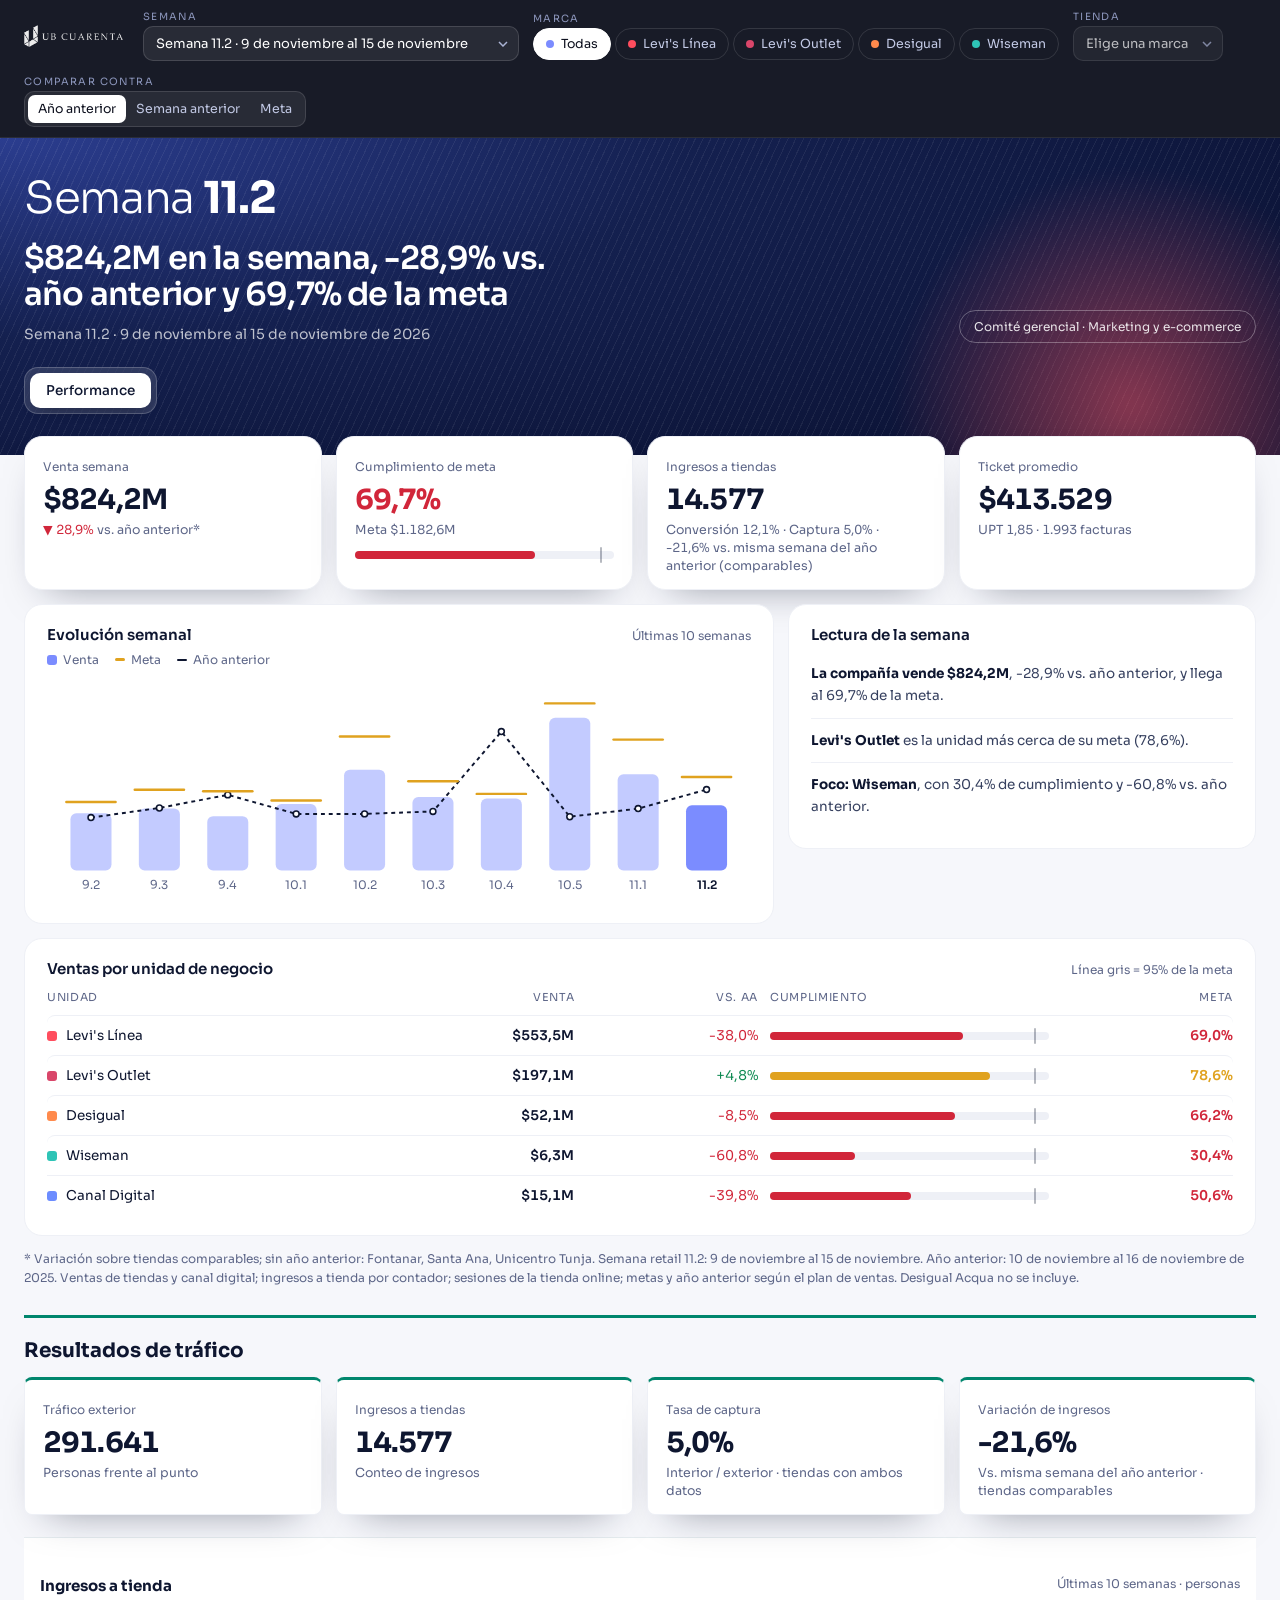
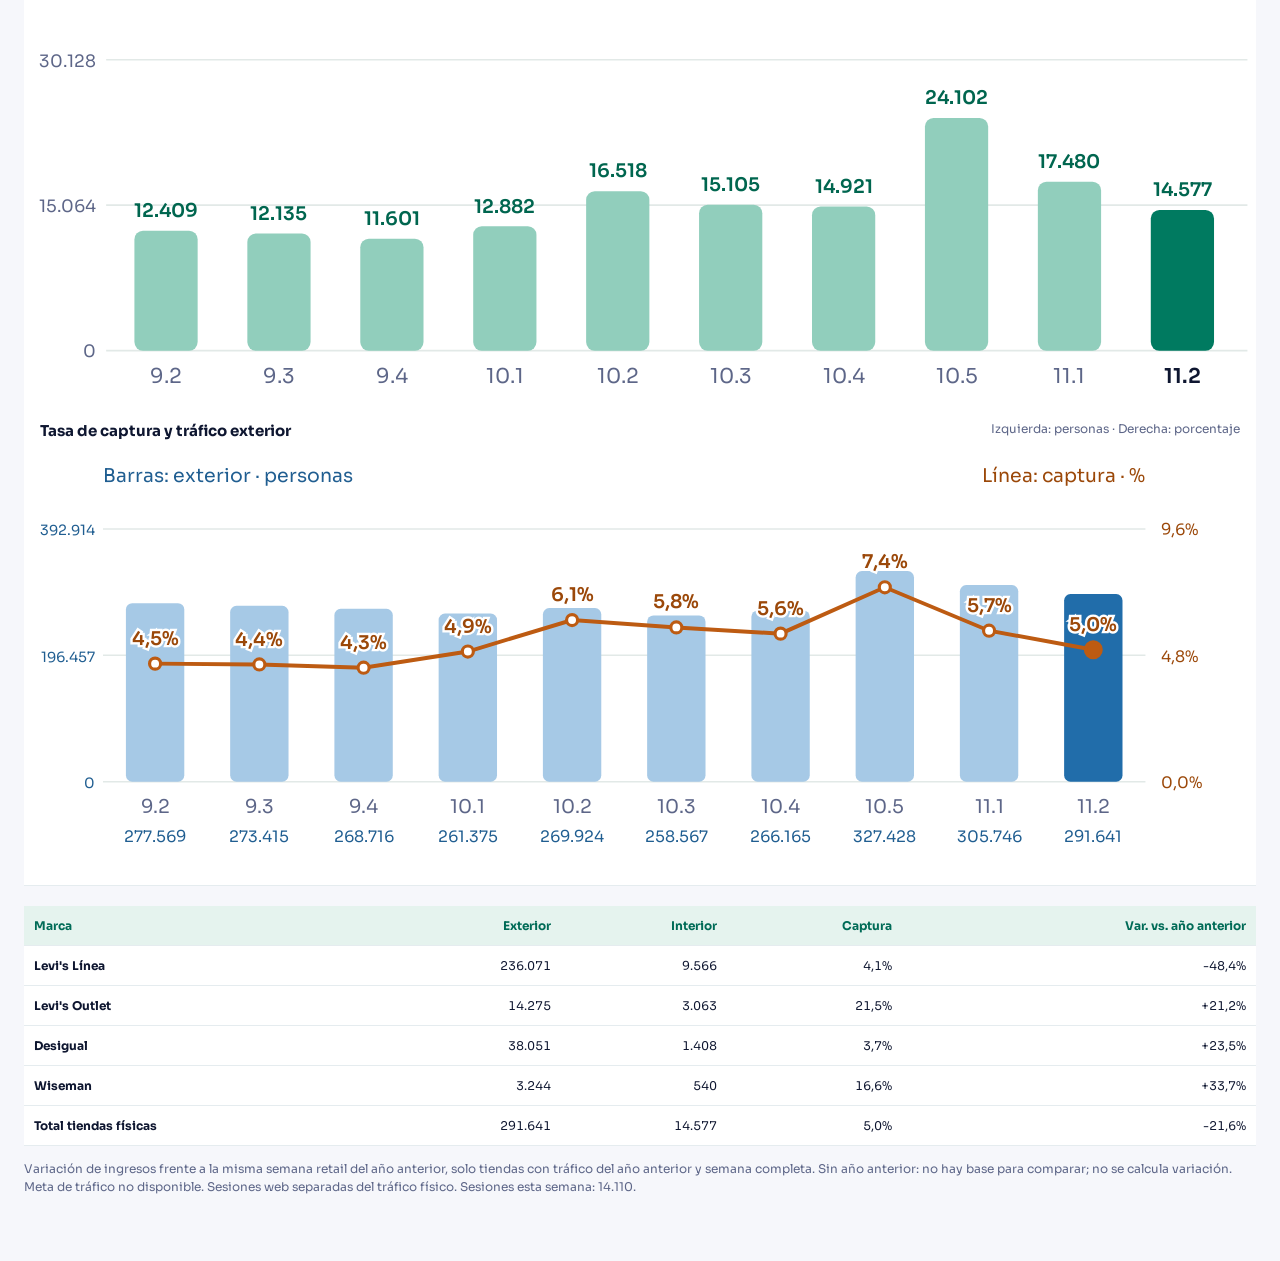
==== commit 0a158a17: "Borrador informe semana 11.2 (sin publicar) Ventas, meta y año anterior del SEGUIMIENTO PV; canal di" ====
--- a/informe-semanal.html
+++ b/informe-semanal.html
@@ -262,7 +262,7 @@
 <main id="main"></main>
 <div class="tip" id="tip"></div>
 <script>
-const PKG={"base": {"generado": "2026-11-09T09:57", "semanas": [{"id": "2026-8.1", "etiqueta": "8.1", "inicio": "2026-08-03", "fin": "2026-08-09", "ly_inicio": "2025-08-04", "ly_fin": "2025-08-10"}, {"id": "2026-8.2", "etiqueta": "8.2", "inicio": "2026-08-10", "fin": "2026-08-16", "ly_inicio": "2025-08-11", "ly_fin": "2025-08-17"}, {"id": "2026-8.3", "etiqueta": "8.3", "inicio": "2026-08-17", "fin": "2026-08-23", "ly_inicio": "2025-08-18", "ly_fin": "2025-08-24"}, {"id": "2026-8.4", "etiqueta": "8.4", "inicio": "2026-08-24", "fin": "2026-08-30", "ly_inicio": "2025-08-25", "ly_fin": "2025-08-31"}, {"id": "2026-9.1", "etiqueta": "9.1", "inicio": "2026-08-31", "fin": "2026-09-06", "ly_inicio": "2025-09-01", "ly_fin": "2025-09-07"}, {"id": "2026-9.2", "etiqueta": "9.2", "inicio": "2026-09-07", "fin": "2026-09-13", "ly_inicio": "2025-09-08", "ly_fin": "2025-09-14"}, {"id": "2026-9.3", "etiqueta": "9.3", "inicio": "2026-09-14", "fin": "2026-09-20", "ly_inicio": "2025-09-15", "ly_fin": "2025-09-21"}, {"id": "2026-9.4", "etiqueta": "9.4", "inicio": "2026-09-21", "fin": "2026-09-27", "ly_inicio": "2025-09-22", "ly_fin": "2025-09-28"}, {"id": "2026-10.1", "etiqueta": "10.1", "inicio": "2026-09-28", "fin": "2026-10-04", "ly_inicio": "2025-09-29", "ly_fin": "2025-10-05"}, {"id": "2026-10.2", "etiqueta": "10.2", "inicio": "2026-10-05", "fin": "2026-10-11", "ly_inicio": "2025-10-06", "ly_fin": "2025-10-12"}, {"id": "2026-10.3", "etiqueta": "10.3", "inicio": "2026-10-12", "fin": "2026-10-18", "ly_inicio": "2025-10-13", "ly_fin": "2025-10-19"}, {"id": "2026-10.4", "etiqueta": "10.4", "inicio": "2026-10-19", "fin": "2026-10-25", "ly_inicio": "2025-10-20", "ly_fin": "2025-10-26"}, {"id": "2026-10.5", "etiqueta": "10.5", "inicio": "2026-10-26", "fin": "2026-11-01", "ly_inicio": "2025-10-27", "ly_fin": "2025-11-02"}, {"id": "2026-11.1", "etiqueta": "11.1", "inicio": "2026-11-02", "fin": "2026-11-08", "ly_inicio": "2025-11-03", "ly_fin": "2025-11-09"}], "tiendas": [{"id": "lo-toberin", "nombre": "Toberín", "unidad": "levis-outlet", "contador": true}, {"id": "lo-bima", "nombre": "Bima", "unidad": "levis-outlet", "contador": true}, {"id": "lo-prov22a", "nombre": "Providencia 22A", "unidad": "levis-outlet", "contador": false}, {"id": "l-colina", "nombre": "Parque La Colina", "unidad": "levis", "contador": true}, {"id": "l-fontanar", "nombre": "Fontanar", "unidad": "levis", "contador": true}, {"id": "l-centromayor", "nombre": "Centro Mayor", "unidad": "levis", "contador": true}, {"id": "l-multiplaza", "nombre": "Multiplaza", "unidad": "levis", "contador": true}, {"id": "l-granestacion", "nombre": "Gran Estación", "unidad": "levis", "contador": true}, {"id": "l-vivatunja", "nombre": "Viva Tunja", "unidad": "levis", "contador": true}, {"id": "l-laestacion", "nombre": "La Estación Ibagué", "unidad": "levis", "contador": true}, {"id": "l-mallplaza", "nombre": "Mall Plaza", "unidad": "levis", "contador": true}, {"id": "l-acqua", "nombre": "Acqua Ibagué", "unidad": "levis", "contador": true}, {"id": "l-nuestrobogota", "nombre": "Nuestro Bogotá", "unidad": "levis", "contador": true}, {"id": "l-salitre", "nombre": "Salitre Plaza", "unidad": "levis", "contador": true}, {"id": "l-retiro", "nombre": "El Retiro", "unidad": "levis", "contador": true}, {"id": "l-prov16a", "nombre": "Providencia 16A", "unidad": "levis", "contador": false}, {"id": "l-roncador", "nombre": "Roncador", "unidad": "levis", "contador": false}, {"id": "l-santaana", "nombre": "Santa Ana", "unidad": "levis", "contador": false}, {"id": "l-unicentrotunja", "nombre": "Unicentro Tunja", "unidad": "levis", "contador": false}, {"id": "l-vergel", "nombre": "Vergel Ibagué", "unidad": "levis", "contador": false}, {"id": "d-bima", "nombre": "Bima", "unidad": "desigual", "contador": true}, {"id": "d-fontanar", "nombre": "Fontanar", "unidad": "desigual", "contador": true}, {"id": "d-santaana", "nombre": "Santa Ana", "unidad": "desigual", "contador": true}, {"id": "w-bima", "nombre": "Bima", "unidad": "wiseman", "contador": true}, {"id": "w-roncador", "nombre": "Roncador", "unidad": "wiseman", "contador": false}, {"id": "dg-online", "nombre": "Tienda online", "unidad": "digital", "contador": false}], "datos": [{"s": "2026-8.1", "t": "lo-toberin", "venta": 98522718, "fac": 338, "und": 571, "traf": 1766.0, "ext": 7304.0, "meta": 139900000, "ly": 100322151, "ses": null, "chk": null, "trafLy": 1751.0}, {"s": "2026-8.1", "t": "lo-bima", "venta": 21581640, "fac": 62, "und": 123, "traf": 706.0, "ext": 7354.0, "meta": 45900000, "ly": 37156097, "ses": null, "chk": null, "trafLy": 957.0}, {"s": "2026-8.1", "t": "lo-prov22a", "venta": 15220050, "fac": 47, "und": 78, "traf": null, "ext": null, "meta": 15900000, "ly": 11261800, "ses": null, "chk": null, "trafLy": null}, {"s": "2026-8.1", "t": "l-colina", "venta": 55711810, "fac": 126, "und": 196, "traf": 1283.0, "ext": 35685.0, "meta": 99900001, "ly": 58353590, "ses": null, "chk": null, "trafLy": 0.0}, {"s": "2026-8.1", "t": "l-fontanar", "venta": 46532980, "fac": 121, "und": 188, "traf": 967.0, "ext": 38541.0, "meta": 89900000, "ly": 63590891, "ses": null, "chk": null, "trafLy": 1177.0}, {"s": "2026-8.1", "t": "l-centromayor", "venta": 58563670, "fac": 134, "und": 228, "traf": 1137.0, "ext": 27575.0, "meta": 74900000, "ly": 48508520, "ses": null, "chk": null, "trafLy": 33.0}, {"s": "2026-8.1", "t": "l-multiplaza", "venta": 36723470, "fac": 85, "und": 146, "traf": 1072.0, "ext": 30968.0, "meta": 59900000, "ly": 49109600, "ses": null, "chk": null, "trafLy": 929.0}, {"s": "2026-8.1", "t": "l-granestacion", "venta": 62483508, "fac": 133, "und": 239, "traf": 1093.0, "ext": 17167.0, "meta": 64900000, "ly": 60777560, "ses": null, "chk": null, "trafLy": 1298.0}, {"s": "2026-8.1", "t": "l-vivatunja", "venta": 28194180, "fac": 80, "und": 117, "traf": 1095.0, "ext": 28416.0, "meta": 49900000, "ly": 42906240, "ses": null, "chk": null, "trafLy": 1454.0}, {"s": "2026-8.1", "t": "l-laestacion", "venta": 31508960, "fac": 82, "und": 153, "traf": 408.0, "ext": 5069.0, "meta": 39900000, "ly": 45731040, "ses": null, "chk": null, "trafLy": 536.0}, {"s": "2026-8.1", "t": "l-mallplaza", "venta": 29714300, "fac": 79, "und": 130, "traf": 874.0, "ext": 12401.0, "meta": 49900000, "ly": 56911760, "ses": null, "chk": null, "trafLy": 824.0}, {"s": "2026-8.1", "t": "l-acqua", "venta": 27057789, "fac": 70, "und": 130, "traf": 401.0, "ext": 6501.0, "meta": 39900000, "ly": 42007242, "ses": null, "chk": null, "trafLy": 0.0}, {"s": "2026-8.1", "t": "l-nuestrobogota", "venta": 21633050, "fac": 58, "und": 91, "traf": 558.0, "ext": 13711.0, "meta": 29900000, "ly": 22409001, "ses": null, "chk": null, "trafLy": 615.0}, {"s": "2026-8.1", "t": "l-salitre", "venta": 13370657, "fac": 42, "und": 56, "traf": 495.0, "ext": 11105.0, "meta": 29900000, "ly": 43414025, "ses": null, "chk": null, "trafLy": 647.0}, {"s": "2026-8.1", "t": "l-retiro", "venta": 10714560, "fac": 28, "und": 39, "traf": 264.0, "ext": 3401.0, "meta": 20900000, "ly": 14375344, "ses": null, "chk": null, "trafLy": null}, {"s": "2026-8.1", "t": "l-prov16a", "venta": 23457860, "fac": 48, "und": 98, "traf": null, "ext": null, "meta": 39900000, "ly": 32644610, "ses": null, "chk": null, "trafLy": null}, {"s": "2026-8.1", "t": "l-roncador", "venta": 14362750, "fac": 32, "und": 67, "traf": null, "ext": null, "meta": 24900000, "ly": 21906590, "ses": null, "chk": null, "trafLy": null}, {"s": "2026-8.1", "t": "d-bima", "venta": 23917847, "fac": 41, "und": 95, "traf": 602.0, "ext": 3325.0, "meta": 27900000, "ly": 21587425, "ses": null, "chk": null, "trafLy": 641.0}, {"s": "2026-8.1", "t": "d-fontanar", "venta": 27085100, "fac": 63, "und": 99, "traf": 630.0, "ext": 29061.0, "meta": 39900000, "ly": 29477905, "ses": null, "chk": null, "trafLy": 0.0}, {"s": "2026-8.1", "t": "d-santaana", "venta": 25553605, "fac": 56, "und": 91, "traf": 506.0, "ext": 16544.0, "meta": 27900000, "ly": 19922145, "ses": null, "chk": null, "trafLy": 0.0}, {"s": "2026-8.1", "t": "w-bima", "venta": 7607800, "fac": 14, "und": 36, "traf": 599.0, "ext": 2948.0, "meta": 11900000, "ly": 6403850, "ses": null, "chk": null, "trafLy": 688.0}, {"s": "2026-8.1", "t": "w-roncador", "venta": 2358767, "fac": 5, "und": 9, "traf": null, "ext": null, "meta": 5900000, "ly": 3390671, "ses": null, "chk": null, "trafLy": null}, {"s": "2026-8.1", "t": "dg-online", "venta": 5336570, "fac": 24, "und": 29, "ext": null, "meta": 19900000, "ly": 14068807, "ses": 13771.0, "chk": 38, "traf": null, "trafLy": null}, {"s": "2026-8.2", "t": "lo-toberin", "venta": 103172494, "fac": 320, "und": 591, "traf": 1677.0, "ext": 7801.0, "meta": 98910000, "ly": 74742310, "ses": null, "chk": null, "trafLy": 1465.0}, {"s": "2026-8.2", "t": "lo-bima", "venta": 24837602, "fac": 79, "und": 148, "traf": 557.0, "ext": 5063.0, "meta": 34899999, "ly": 23390158, "ses": null, "chk": null, "trafLy": 762.0}, {"s": "2026-8.2", "t": "lo-prov22a", "venta": 5103310, "fac": 20, "und": 31, "traf": null, "ext": null, "meta": 12900000, "ly": 4932890, "ses": null, "chk": null, "trafLy": null}, {"s": "2026-8.2", "t": "l-colina", "venta": 55339250, "fac": 114, "und": 237, "traf": 1069.0, "ext": 30955.0, "meta": 69900000, "ly": 31805915, "ses": null, "chk": null, "trafLy": 0.0}, {"s": "2026-8.2", "t": "l-fontanar", "venta": 43724140, "fac": 94, "und": 179, "traf": 704.0, "ext": 39726.0, "meta": 74900000, "ly": 40371060, "ses": null, "chk": null, "trafLy": 926.0}, {"s": "2026-8.2", "t": "l-centromayor", "venta": 44544790, "fac": 107, "und": 222, "traf": 923.0, "ext": 23995.0, "meta": 59900000, "ly": 31137410, "ses": null, "chk": null, "trafLy": 0.0}, {"s": "2026-8.2", "t": "l-multiplaza", "venta": 24755290, "fac": 59, "und": 97, "traf": 597.0, "ext": 34951.0, "meta": 44900000, "ly": 31718970, "ses": null, "chk": null, "trafLy": 659.0}, {"s": "2026-8.2", "t": "l-granestacion", "venta": 39779250, "fac": 86, "und": 177, "traf": 795.0, "ext": 19855.0, "meta": 53910000, "ly": 34845200, "ses": null, "chk": null, "trafLy": 976.0}, {"s": "2026-8.2", "t": "l-vivatunja", "venta": 23476490, "fac": 54, "und": 114, "traf": 959.0, "ext": 26706.0, "meta": 35900000, "ly": 19139710, "ses": null, "chk": null, "trafLy": 1035.0}, {"s": "2026-8.2", "t": "l-laestacion", "venta": 27851600, "fac": 73, "und": 152, "traf": 457.0, "ext": 4782.0, "meta": 24900000, "ly": 15364550, "ses": null, "chk": null, "trafLy": 413.0}, {"s": "2026-8.2", "t": "l-mallplaza", "venta": 21453980, "fac": 57, "und": 91, "traf": 778.0, "ext": 12003.0, "meta": 44900000, "ly": 30539520, "ses": null, "chk": null, "trafLy": 754.0}, {"s": "2026-8.2", "t": "l-acqua", "venta": 35093070, "fac": 76, "und": 214, "traf": 535.0, "ext": 7993.0, "meta": 25415000, "ly": 20485740, "ses": null, "chk": null, "trafLy": 0.0}, {"s": "2026-8.2", "t": "l-nuestrobogota", "venta": 21352990, "fac": 54, "und": 104, "traf": 451.0, "ext": 14065.0, "meta": 23900000, "ly": 10439011, "ses": null, "chk": null, "trafLy": 407.0}, {"s": "2026-8.2", "t": "l-salitre", "venta": 18534485, "fac": 51, "und": 86, "traf": 436.0, "ext": 12565.0, "meta": 32899999, "ly": 30516660, "ses": null, "chk": null, "trafLy": 523.0}, {"s": "2026-8.2", "t": "l-retiro", "venta": 13506940, "fac": 27, "und": 55, "traf": 245.0, "ext": 3535.0, "meta": 22410000, "ly": 25570519, "ses": null, "chk": null, "trafLy": 0.0}, {"s": "2026-8.2", "t": "l-prov16a", "venta": 27488230, "fac": 49, "und": 130, "traf": null, "ext": null, "meta": 32282500, "ly": 32677485, "ses": null, "chk": null, "trafLy": null}, {"s": "2026-8.2", "t": "l-roncador", "venta": 19719880, "fac": 37, "und": 112, "traf": null, "ext": null, "meta": 13782500, "ly": 9004235, "ses": null, "chk": null, "trafLy": null}, {"s": "2026-8.2", "t": "d-bima", "venta": 12084130, "fac": 30, "und": 54, "traf": 416.0, "ext": 3518.0, "meta": 24900000, "ly": 17706570, "ses": null, "chk": null, "trafLy": 505.0}, {"s": "2026-8.2", "t": "d-fontanar", "venta": 29085012, "fac": 57, "und": 113, "traf": 545.0, "ext": 28210.0, "meta": 32900000, "ly": 20405340, "ses": null, "chk": null, "trafLy": 0.0}, {"s": "2026-8.2", "t": "d-santaana", "venta": 20736790, "fac": 61, "und": 79, "traf": 606.0, "ext": 16749.0, "meta": 25900000, "ly": 12425605, "ses": null, "chk": null, "trafLy": 0.0}, {"s": "2026-8.2", "t": "w-bima", "venta": 9803531, "fac": 18, "und": 38, "traf": 552.0, "ext": 3040.0, "meta": 12900000, "ly": 7460132, "ses": null, "chk": null, "trafLy": 752.0}, {"s": "2026-8.2", "t": "w-roncador", "venta": 1050712, "fac": 1, "und": 7, "traf": null, "ext": null, "meta": 5457500, "ly": 775235, "ses": null, "chk": null, "trafLy": null}, {"s": "2026-8.2", "t": "dg-online", "venta": 21478678, "fac": 70, "und": 108, "ext": null, "meta": 15900000, "ly": 11671570, "ses": 12098.0, "chk": 49, "traf": null, "trafLy": null}, {"s": "2026-8.3", "t": "lo-toberin", "venta": 101121040, "fac": 309, "und": 548, "traf": 1782.0, "ext": 8636.0, "meta": 129900001, "ly": 78523250, "ses": null, "chk": null, "trafLy": 1532.0}, {"s": "2026-8.3", "t": "lo-bima", "venta": 23787000, "fac": 68, "und": 130, "traf": 616.0, "ext": 4712.0, "meta": 26910000, "ly": 24747570, "ses": null, "chk": null, "trafLy": 751.0}, {"s": "2026-8.3", "t": "lo-prov22a", "venta": 5848980, "fac": 22, "und": 35, "traf": null, "ext": null, "meta": 10899999, "ly": 6779695, "ses": null, "chk": null, "trafLy": null}, {"s": "2026-8.3", "t": "l-colina", "venta": 62832523, "fac": 144, "und": 241, "traf": 1231.0, "ext": 32958.0, "meta": 64900000, "ly": 47647660, "ses": null, "chk": null, "trafLy": 0.0}, {"s": "2026-8.3", "t": "l-fontanar", "venta": 47160234, "fac": 116, "und": 177, "traf": 933.0, "ext": 41476.0, "meta": 64900000, "ly": 47398850, "ses": null, "chk": null, "trafLy": 1004.0}, {"s": "2026-8.3", "t": "l-centromayor", "venta": 39796943, "fac": 98, "und": 154, "traf": 1048.0, "ext": 20955.0, "meta": 54899999, "ly": 27098620, "ses": null, "chk": null, "trafLy": 0.0}, {"s": "2026-8.3", "t": "l-multiplaza", "venta": 30041536, "fac": 67, "und": 107, "traf": 752.0, "ext": 41835.0, "meta": 39900000, "ly": 30213310, "ses": null, "chk": null, "trafLy": 813.0}, {"s": "2026-8.3", "t": "l-granestacion", "venta": 43368785, "fac": 94, "und": 161, "traf": 876.0, "ext": 21842.0, "meta": 52899999, "ly": 42050440, "ses": null, "chk": null, "trafLy": 917.0}, {"s": "2026-8.3", "t": "l-vivatunja", "venta": 30364357, "fac": 75, "und": 120, "traf": 961.0, "ext": 21945.0, "meta": 29900000, "ly": 20185701, "ses": null, "chk": null, "trafLy": 921.0}, {"s": "2026-8.3", "t": "l-laestacion", "venta": 15328183, "fac": 45, "und": 70, "traf": 298.0, "ext": 4814.0, "meta": 27900000, "ly": 16491000, "ses": null, "chk": null, "trafLy": 347.0}, {"s": "2026-8.3", "t": "l-mallplaza", "venta": 25632627, "fac": 62, "und": 96, "traf": 928.0, "ext": 12286.0, "meta": 39900000, "ly": 39945130, "ses": null, "chk": null, "trafLy": 858.0}, {"s": "2026-8.3", "t": "l-acqua", "venta": 28641995, "fac": 75, "und": 129, "traf": 431.0, "ext": 7247.0, "meta": 34900001, "ly": 29185660, "ses": null, "chk": null, "trafLy": 0.0}, {"s": "2026-8.3", "t": "l-nuestrobogota", "venta": 14799887, "fac": 34, "und": 58, "traf": 406.0, "ext": 14597.0, "meta": 19900001, "ly": 14420350, "ses": null, "chk": null, "trafLy": null}, {"s": "2026-8.3", "t": "l-salitre", "venta": 20062221, "fac": 52, "und": 84, "traf": 488.0, "ext": 12840.0, "meta": 24900000, "ly": 19365025, "ses": null, "chk": null, "trafLy": 467.0}, {"s": "2026-8.3", "t": "l-retiro", "venta": 11604549, "fac": 23, "und": 44, "traf": 243.0, "ext": 3494.0, "meta": 20900001, "ly": 13441704, "ses": null, "chk": null, "trafLy": 0.0}, {"s": "2026-8.3", "t": "l-prov16a", "venta": 29134666, "fac": 55, "und": 116, "traf": null, "ext": null, "meta": 32282500, "ly": 29650210, "ses": null, "chk": null, "trafLy": null}, {"s": "2026-8.3", "t": "l-roncador", "venta": 16578128, "fac": 38, "und": 67, "traf": null, "ext": null, "meta": 18407499, "ly": 15766805, "ses": null, "chk": null, "trafLy": null}, {"s": "2026-8.3", "t": "d-bima", "venta": 16806701, "fac": 24, "und": 63, "traf": 550.0, "ext": 2998.0, "meta": 19900000, "ly": 11216560, "ses": null, "chk": null, "trafLy": 537.0}, {"s": "2026-8.3", "t": "d-fontanar", "venta": 21162077, "fac": 45, "und": 64, "traf": 551.0, "ext": 32730.0, "meta": 29900000, "ly": 21604475, "ses": null, "chk": null, "trafLy": 0.0}, {"s": "2026-8.3", "t": "d-santaana", "venta": 17663980, "fac": 45, "und": 61, "traf": 491.0, "ext": 17237.0, "meta": 24900000, "ly": 17457280, "ses": null, "chk": null, "trafLy": 0.0}, {"s": "2026-8.3", "t": "w-bima", "venta": 6541018, "fac": 12, "und": 30, "traf": 484.0, "ext": 2940.0, "meta": 12899999, "ly": 9719981, "ses": null, "chk": null, "trafLy": 691.0}, {"s": "2026-8.3", "t": "w-roncador", "venta": 1355630, "fac": 4, "und": 6, "traf": null, "ext": null, "meta": 4899999, "ly": 4619398, "ses": null, "chk": null, "trafLy": null}, {"s": "2026-8.3", "t": "dg-online", "venta": 20565365, "fac": 79, "und": 119, "ext": null, "meta": 19900000, "ly": 14215050, "ses": 19111.0, "chk": 84, "traf": null, "trafLy": null}, {"s": "2026-8.4", "t": "lo-toberin", "venta": 110301905, "fac": 365, "und": 607, "traf": 1826.0, "ext": 8377.0, "meta": 113905000, "ly": 80030951, "ses": null, "chk": null, "trafLy": 1698.0}, {"s": "2026-8.4", "t": "lo-bima", "venta": 30589090, "fac": 88, "und": 180, "traf": 574.0, "ext": 7448.0, "meta": 30515000, "ly": 26288447, "ses": null, "chk": null, "trafLy": 737.0}, {"s": "2026-8.4", "t": "lo-prov22a", "venta": 7350900, "fac": 23, "und": 38, "traf": null, "ext": null, "meta": 19900000, "ly": 18861495, "ses": null, "chk": null, "trafLy": null}, {"s": "2026-8.4", "t": "l-colina", "venta": 71633478, "fac": 146, "und": 275, "traf": 1169.0, "ext": 32129.0, "meta": 76410000, "ly": 67420150, "ses": null, "chk": null, "trafLy": 0.0}, {"s": "2026-8.4", "t": "l-fontanar", "venta": 48793813, "fac": 116, "und": 191, "traf": 596.0, "ext": 27450.0, "meta": 74900000, "ly": 54939770, "ses": null, "chk": null, "trafLy": 1094.0}, {"s": "2026-8.4", "t": "l-centromayor", "venta": 47914070, "fac": 128, "und": 197, "traf": 1034.0, "ext": 22186.0, "meta": 64900000, "ly": 53220900, "ses": null, "chk": null, "trafLy": 0.0}, {"s": "2026-8.4", "t": "l-multiplaza", "venta": 40477895, "fac": 97, "und": 155, "traf": 758.0, "ext": 39081.0, "meta": 54900000, "ly": 51373465, "ses": null, "chk": null, "trafLy": 978.0}, {"s": "2026-8.4", "t": "l-granestacion", "venta": 48138084, "fac": 117, "und": 185, "traf": 912.0, "ext": 21591.0, "meta": 59900000, "ly": 49420580, "ses": null, "chk": null, "trafLy": 1168.0}, {"s": "2026-8.4", "t": "l-vivatunja", "venta": 30185268, "fac": 87, "und": 128, "traf": 1031.0, "ext": 26500.0, "meta": 39900000, "ly": 27300080, "ses": null, "chk": null, "trafLy": 1417.0}, {"s": "2026-8.4", "t": "l-laestacion", "venta": 28452225, "fac": 77, "und": 130, "traf": 446.0, "ext": 4866.0, "meta": 34900000, "ly": 26211130, "ses": null, "chk": null, "trafLy": 515.0}, {"s": "2026-8.4", "t": "l-mallplaza", "venta": 36688286, "fac": 87, "und": 138, "traf": 974.0, "ext": 12497.0, "meta": 59900000, "ly": 52414231, "ses": null, "chk": null, "trafLy": 1132.0}, {"s": "2026-8.4", "t": "l-acqua", "venta": 24231496, "fac": 61, "und": 120, "traf": 286.0, "ext": 6139.0, "meta": 44900001, "ly": 46161330, "ses": null, "chk": null, "trafLy": null}, {"s": "2026-8.4", "t": "l-nuestrobogota", "venta": 17940507, "fac": 36, "und": 66, "traf": 395.0, "ext": 13703.0, "meta": 27900000, "ly": 21627711, "ses": null, "chk": null, "trafLy": 0.0}, {"s": "2026-8.4", "t": "l-salitre", "venta": 22468732, "fac": 60, "und": 95, "traf": 509.0, "ext": 14117.0, "meta": 44900000, "ly": 37854105, "ses": null, "chk": null, "trafLy": 658.0}, {"s": "2026-8.4", "t": "l-retiro", "venta": 11667049, "fac": 29, "und": 45, "traf": 257.0, "ext": 5072.0, "meta": 25900000, "ly": 22904367, "ses": null, "chk": null, "trafLy": 0.0}, {"s": "2026-8.4", "t": "l-prov16a", "venta": 27985421, "fac": 58, "und": 115, "traf": null, "ext": null, "meta": 44900000, "ly": 47122925, "ses": null, "chk": null, "trafLy": null}, {"s": "2026-8.4", "t": "l-roncador", "venta": 10383363, "fac": 22, "und": 42, "traf": null, "ext": null, "meta": 25900000, "ly": 22303405, "ses": null, "chk": null, "trafLy": null}, {"s": "2026-8.4", "t": "d-bima", "venta": 12401885, "fac": 28, "und": 41, "traf": 492.0, "ext": 3172.0, "meta": 24900000, "ly": 19019155, "ses": null, "chk": null, "trafLy": 632.0}, {"s": "2026-8.4", "t": "d-fontanar", "venta": 21799723, "fac": 41, "und": 65, "traf": 338.0, "ext": 30382.0, "meta": 29900000, "ly": 24929864, "ses": null, "chk": null, "trafLy": 0.0}, {"s": "2026-8.4", "t": "d-santaana", "venta": 16661855, "fac": 26, "und": 48, "traf": 342.0, "ext": 17543.0, "meta": 25900000, "ly": 17056030, "ses": null, "chk": null, "trafLy": 0.0}, {"s": "2026-8.4", "t": "w-bima", "venta": 14091989, "fac": 32, "und": 61, "traf": 683.0, "ext": 4301.0, "meta": 12900000, "ly": 10472750, "ses": null, "chk": null, "trafLy": 765.0}, {"s": "2026-8.4", "t": "w-roncador", "venta": 2173451, "fac": 8, "und": 11, "traf": null, "ext": null, "meta": 5900000, "ly": 5066765, "ses": null, "chk": null, "trafLy": null}, {"s": "2026-8.4", "t": "dg-online", "venta": 22053359, "fac": 65, "und": 124, "ext": null, "meta": 24900000, "ly": 19078690, "ses": 11805.0, "chk": 71, "traf": null, "trafLy": null}, {"s": "2026-9.1", "t": "lo-toberin", "venta": 126594260, "fac": 401, "und": 682, "traf": 1858.0, "ext": 8944.0, "meta": 107910000, "ly": 86223667, "ses": null, "chk": null, "trafLy": 1550.0}, {"s": "2026-9.1", "t": "lo-bima", "venta": 28433841, "fac": 93, "und": 171, "traf": 583.0, "ext": 5818.0, "meta": 39900000, "ly": 31006860, "ses": null, "chk": null, "trafLy": 728.0}, {"s": "2026-9.1", "t": "lo-prov22a", "venta": 7855140, "fac": 29, "und": 41, "traf": null, "ext": null, "meta": 12900000, "ly": 8647919, "ses": null, "chk": null, "trafLy": null}, {"s": "2026-9.1", "t": "l-colina", "venta": 70793442, "fac": 153, "und": 265, "traf": 1109.0, "ext": 27890.0, "meta": 79900000, "ly": 45729383, "ses": null, "chk": null, "trafLy": 0.0}, {"s": "2026-9.1", "t": "l-fontanar", "venta": 59588099, "fac": 132, "und": 214, "traf": 415.0, "ext": 11931.0, "meta": 69900000, "ly": 40687468, "ses": null, "chk": null, "trafLy": 1141.0}, {"s": "2026-9.1", "t": "l-centromayor", "venta": 71936443, "fac": 192, "und": 290, "traf": 1179.0, "ext": 19333.0, "meta": 64900000, "ly": 51533240, "ses": null, "chk": null, "trafLy": 0.0}, {"s": "2026-9.1", "t": "l-multiplaza", "venta": 39770325, "fac": 90, "und": 145, "traf": 850.0, "ext": 35060.0, "meta": 54900000, "ly": 44600156, "ses": null, "chk": null, "trafLy": 895.0}, {"s": "2026-9.1", "t": "l-granestacion", "venta": 48174782, "fac": 103, "und": 185, "traf": 906.0, "ext": 23167.0, "meta": 64900000, "ly": 51762821, "ses": null, "chk": null, "trafLy": 1082.0}, {"s": "2026-9.1", "t": "l-vivatunja", "venta": 37346425, "fac": 81, "und": 139, "traf": 1092.0, "ext": 27477.0, "meta": 44900000, "ly": 38241447, "ses": null, "chk": null, "trafLy": 1349.0}, {"s": "2026-9.1", "t": "l-laestacion", "venta": 20292776, "fac": 51, "und": 88, "traf": 417.0, "ext": 5507.0, "meta": 39900000, "ly": 33987737, "ses": null, "chk": null, "trafLy": 362.0}, {"s": "2026-9.1", "t": "l-mallplaza", "venta": 36637195, "fac": 90, "und": 144, "traf": 967.0, "ext": 12149.0, "meta": 54900000, "ly": 46877446, "ses": null, "chk": null, "trafLy": 945.0}, {"s": "2026-9.1", "t": "l-acqua", "venta": 22605791, "fac": 55, "und": 96, "traf": 446.0, "ext": 7618.0, "meta": 39900000, "ly": 35477240, "ses": null, "chk": null, "trafLy": 772.0}, {"s": "2026-9.1", "t": "l-nuestrobogota", "venta": 10951048, "fac": 30, "und": 45, "traf": 374.0, "ext": 13478.0, "meta": 26900000, "ly": 21257449, "ses": null, "chk": null, "trafLy": 0.0}, {"s": "2026-9.1", "t": "l-salitre", "venta": 23665456, "fac": 65, "und": 100, "traf": 507.0, "ext": 16787.0, "meta": 24900000, "ly": 18185318, "ses": null, "chk": null, "trafLy": 473.0}, {"s": "2026-9.1", "t": "l-retiro", "venta": 9366789, "fac": 23, "und": 29, "traf": 259.0, "ext": 3662.0, "meta": 25900000, "ly": 23425022, "ses": null, "chk": null, "trafLy": 0.0}, {"s": "2026-9.1", "t": "l-prov16a", "venta": 25624066, "fac": 54, "und": 104, "traf": null, "ext": null, "meta": 36907500, "ly": 37710504, "ses": null, "chk": null, "trafLy": null}, {"s": "2026-9.1", "t": "l-roncador", "venta": 11860363, "fac": 28, "und": 47, "traf": null, "ext": null, "meta": 13782500, "ly": 10994961, "ses": null, "chk": null, "trafLy": null}, {"s": "2026-9.1", "t": "d-bima", "venta": 15887335, "fac": 21, "und": 47, "traf": 478.0, "ext": 3228.0, "meta": 21900000, "ly": 16604490, "ses": null, "chk": null, "trafLy": 261.0}, {"s": "2026-9.1", "t": "d-fontanar", "venta": 26958377, "fac": 47, "und": 83, "traf": 367.0, "ext": 22214.0, "meta": 41310000, "ly": 42660220, "ses": null, "chk": null, "trafLy": 613.0}, {"s": "2026-9.1", "t": "d-santaana", "venta": 17218145, "fac": 40, "und": 56, "traf": 329.0, "ext": 17304.0, "meta": 29900000, "ly": 24194755, "ses": null, "chk": null, "trafLy": 0.0}, {"s": "2026-9.1", "t": "w-bima", "venta": 4288013, "fac": 11, "und": 19, "traf": 572.0, "ext": 3061.0, "meta": 11900001, "ly": 8692938, "ses": null, "chk": null, "trafLy": 724.0}, {"s": "2026-9.1", "t": "w-roncador", "venta": 3516906, "fac": 7, "und": 14, "traf": null, "ext": null, "meta": 5457500, "ly": 5138051, "ses": null, "chk": null, "trafLy": null}, {"s": "2026-9.1", "t": "dg-online", "venta": 17734425, "fac": 69, "und": 102, "ext": null, "meta": 19900000, "ly": 15458920, "ses": 9238.0, "chk": 63, "traf": null, "trafLy": null}, {"s": "2026-9.2", "t": "lo-toberin", "venta": 117977610, "fac": 401, "und": 662, "traf": 1873.0, "ext": 9274.0, "meta": 129900000, "ly": 93848480, "ses": null, "chk": null, "trafLy": 1621.0}, {"s": "2026-9.2", "t": "lo-bima", "venta": 34210580, "fac": 93, "und": 190, "traf": 562.0, "ext": 9836.0, "meta": 38165000, "ly": 38059140, "ses": null, "chk": null, "trafLy": 920.0}, {"s": "2026-9.2", "t": "lo-prov22a", "venta": 13549980, "fac": 33, "und": 77, "traf": null, "ext": null, "meta": 11932500, "ly": 9954213, "ses": null, "chk": null, "trafLy": null}, {"s": "2026-9.2", "t": "l-colina", "venta": 59179203, "fac": 118, "und": 212, "traf": 956.0, "ext": 30409.0, "meta": 64515000, "ly": 50315960, "ses": null, "chk": null, "trafLy": 0.0}, {"s": "2026-9.2", "t": "l-fontanar", "venta": 60054917, "fac": 132, "und": 216, "traf": 393.0, "ext": 12304.0, "meta": 64900000, "ly": 32681342, "ses": null, "chk": null, "trafLy": 883.0}, {"s": "2026-9.2", "t": "l-centromayor", "venta": 58151111, "fac": 139, "und": 234, "traf": 1089.0, "ext": 21592.0, "meta": 69900000, "ly": 48451324, "ses": null, "chk": null, "trafLy": 0.0}, {"s": "2026-9.2", "t": "l-multiplaza", "venta": 31617334, "fac": 77, "und": 111, "traf": 777.0, "ext": 37011.0, "meta": 44900000, "ly": 32775618, "ses": null, "chk": null, "trafLy": 413.0}, {"s": "2026-9.2", "t": "l-granestacion", "venta": 60814984, "fac": 125, "und": 240, "traf": 871.0, "ext": 23971.0, "meta": 58410000, "ly": 51844740, "ses": null, "chk": null, "trafLy": 1130.0}, {"s": "2026-9.2", "t": "l-vivatunja", "venta": 27896809, "fac": 80, "und": 115, "traf": 1062.0, "ext": 22699.0, "meta": 30900000, "ly": 22232935, "ses": null, "chk": null, "trafLy": 874.0}, {"s": "2026-9.2", "t": "l-laestacion", "venta": 25985648, "fac": 66, "und": 109, "traf": 335.0, "ext": 6040.0, "meta": 29900000, "ly": 22145352, "ses": null, "chk": null, "trafLy": 0.0}, {"s": "2026-9.2", "t": "l-mallplaza", "venta": 41258108, "fac": 94, "und": 157, "traf": 1021.0, "ext": 13106.0, "meta": 49900000, "ly": 42992041, "ses": null, "chk": null, "trafLy": 1012.0}, {"s": "2026-9.2", "t": "l-acqua", "venta": 22822727, "fac": 67, "und": 99, "traf": 375.0, "ext": 7739.0, "meta": 29900000, "ly": 24691209, "ses": null, "chk": null, "trafLy": 1233.0}, {"s": "2026-9.2", "t": "l-nuestrobogota", "venta": 21011849, "fac": 51, "und": 83, "traf": 420.0, "ext": 10587.0, "meta": 22900000, "ly": 17126271, "ses": null, "chk": null, "trafLy": 0.0}, {"s": "2026-9.2", "t": "l-salitre", "venta": 19278584, "fac": 60, "und": 82, "traf": 485.0, "ext": 15904.0, "meta": 24900000, "ly": 19466718, "ses": null, "chk": null, "trafLy": 443.0}, {"s": "2026-9.2", "t": "l-retiro", "venta": 11301279, "fac": 28, "und": 41, "traf": 238.0, "ext": 3469.0, "meta": 16900000, "ly": 12964616, "ses": null, "chk": null, "trafLy": 0.0}, {"s": "2026-9.2", "t": "l-prov16a", "venta": 21911853, "fac": 42, "und": 84, "traf": null, "ext": null, "meta": 33207500, "ly": 32791836, "ses": null, "chk": null, "trafLy": null}, {"s": "2026-9.2", "t": "l-roncador", "venta": 8479394, "fac": 24, "und": 33, "traf": null, "ext": null, "meta": 18900000, "ly": 14536383, "ses": null, "chk": null, "trafLy": null}, {"s": "2026-9.2", "t": "d-bima", "venta": 13735580, "fac": 28, "und": 52, "traf": 594.0, "ext": 8127.0, "meta": 27900000, "ly": 23483170, "ses": null, "chk": null, "trafLy": 265.0}, {"s": "2026-9.2", "t": "d-fontanar", "venta": 29936097, "fac": 50, "und": 92, "traf": 386.0, "ext": 25602.0, "meta": 33915000, "ly": 33046510, "ses": null, "chk": null, "trafLy": 619.0}, {"s": "2026-9.2", "t": "d-santaana", "venta": 13497200, "fac": 26, "und": 38, "traf": 290.0, "ext": 16441.0, "meta": 25900000, "ly": 18826450, "ses": null, "chk": null, "trafLy": 0.0}, {"s": "2026-9.2", "t": "w-bima", "venta": 8685032, "fac": 19, "und": 45, "traf": 682.0, "ext": 3458.0, "meta": 9899999, "ly": 5640480, "ses": null, "chk": null, "trafLy": 635.0}, {"s": "2026-9.2", "t": "w-roncador", "venta": 2128786, "fac": 6, "und": 11, "traf": null, "ext": null, "meta": 5900000, "ly": 4993609, "ses": null, "chk": null, "trafLy": null}, {"s": "2026-9.2", "t": "dg-online", "venta": 18713170, "fac": 81, "und": 125, "ext": null, "meta": 21900000, "ly": 16058050, "ses": 10455.0, "chk": 77, "traf": null, "trafLy": null}, {"s": "2026-9.3", "t": "lo-toberin", "venta": 115964811, "fac": 392, "und": 651, "traf": 2006.0, "ext": 8819.0, "meta": 123405000, "ly": 91993691, "ses": null, "chk": null, "trafLy": 1626.0}, {"s": "2026-9.3", "t": "lo-bima", "venta": 36421020, "fac": 103, "und": 208, "traf": 710.0, "ext": 5401.0, "meta": 40410000, "ly": 34088680, "ses": null, "chk": null, "trafLy": 1000.0}, {"s": "2026-9.3", "t": "lo-prov22a", "venta": 16079760, "fac": 49, "und": 84, "traf": null, "ext": null, "meta": 17900000, "ly": 14359932, "ses": null, "chk": null, "trafLy": null}, {"s": "2026-9.3", "t": "l-colina", "venta": 55997098, "fac": 121, "und": 201, "traf": 918.0, "ext": 33324.0, "meta": 84915000, "ly": 46853612, "ses": null, "chk": null, "trafLy": 0.0}, {"s": "2026-9.3", "t": "l-fontanar", "venta": 51397310, "fac": 111, "und": 198, "traf": 419.0, "ext": 10851.0, "meta": 76415000, "ly": 45826630, "ses": null, "chk": null, "trafLy": 1133.0}, {"s": "2026-9.3", "t": "l-centromayor", "venta": 73760977, "fac": 176, "und": 284, "traf": 928.0, "ext": 14992.0, "meta": 76415000, "ly": 68474546, "ses": null, "chk": null, "trafLy": 0.0}, {"s": "2026-9.3", "t": "l-multiplaza", "venta": 39661731, "fac": 92, "und": 136, "traf": 779.0, "ext": 40758.0, "meta": 48369250, "ly": 36070338, "ses": null, "chk": null, "trafLy": 0.0}, {"s": "2026-9.3", "t": "l-granestacion", "venta": 58984350, "fac": 120, "und": 235, "traf": 832.0, "ext": 23512.0, "meta": 63418500, "ly": 62339055, "ses": null, "chk": null, "trafLy": 1125.0}, {"s": "2026-9.3", "t": "l-vivatunja", "venta": 49591650, "fac": 131, "und": 218, "traf": 1220.0, "ext": 23545.0, "meta": 42655000, "ly": 27458113, "ses": null, "chk": null, "trafLy": 716.0}, {"s": "2026-9.3", "t": "l-laestacion", "venta": 32062198, "fac": 104, "und": 162, "traf": 521.0, "ext": 6000.0, "meta": 44900000, "ly": 43211000, "ses": null, "chk": null, "trafLy": 195.0}, {"s": "2026-9.3", "t": "l-mallplaza", "venta": 32285261, "fac": 79, "und": 119, "traf": 615.0, "ext": 8869.0, "meta": 59415000, "ly": 54572580, "ses": null, "chk": null, "trafLy": 1200.0}, {"s": "2026-9.3", "t": "l-acqua", "venta": 34781650, "fac": 111, "und": 171, "traf": 514.0, "ext": 7098.0, "meta": 44900000, "ly": 32996141, "ses": null, "chk": null, "trafLy": 989.0}, {"s": "2026-9.3", "t": "l-nuestrobogota", "venta": 20943370, "fac": 55, "und": 90, "traf": 452.0, "ext": 13022.0, "meta": 35900000, "ly": 25629614, "ses": null, "chk": null, "trafLy": 0.0}, {"s": "2026-9.3", "t": "l-salitre", "venta": 19069510, "fac": 52, "und": 72, "traf": 444.0, "ext": 16544.0, "meta": 33915000, "ly": 29270417, "ses": null, "chk": null, "trafLy": 513.0}, {"s": "2026-9.3", "t": "l-retiro", "venta": 14077495, "fac": 32, "und": 53, "traf": 238.0, "ext": 3638.0, "meta": 23715000, "ly": 20690922, "ses": null, "chk": null, "trafLy": 0.0}, {"s": "2026-9.3", "t": "l-prov16a", "venta": 29086060, "fac": 50, "und": 114, "traf": null, "ext": null, "meta": 34132500, "ly": 28344485, "ses": null, "chk": null, "trafLy": null}, {"s": "2026-9.3", "t": "l-roncador", "venta": 16957150, "fac": 40, "und": 76, "traf": null, "ext": null, "meta": 25900000, "ly": 23709636, "ses": null, "chk": null, "trafLy": null}, {"s": "2026-9.3", "t": "d-bima", "venta": 7934045, "fac": 28, "und": 37, "traf": 175.0, "ext": 692.0, "meta": 29900000, "ly": 24260490, "ses": null, "chk": null, "trafLy": 207.0}, {"s": "2026-9.3", "t": "d-fontanar", "venta": 22116945, "fac": 46, "und": 70, "traf": 505.0, "ext": 36452.0, "meta": 39900000, "ly": 28398075, "ses": null, "chk": null, "trafLy": 612.0}, {"s": "2026-9.3", "t": "d-santaana", "venta": 19545560, "fac": 31, "und": 58, "traf": 282.0, "ext": 16677.0, "meta": 23310000, "ly": 20496745, "ses": null, "chk": null, "trafLy": 0.0}, {"s": "2026-9.3", "t": "w-bima", "venta": 9352921, "fac": 17, "und": 40, "traf": 577.0, "ext": 3221.0, "meta": 11900000, "ly": 6892909, "ses": null, "chk": null, "trafLy": 742.0}, {"s": "2026-9.3", "t": "w-roncador", "venta": 4457070, "fac": 12, "und": 22, "traf": null, "ext": null, "meta": 9900000, "ly": 7040420, "ses": null, "chk": null, "trafLy": null}, {"s": "2026-9.3", "t": "dg-online", "venta": 24630960, "fac": 100, "und": 161, "ext": null, "meta": 29900000, "ly": 17532229, "ses": 12027.0, "chk": 105, "traf": null, "trafLy": null}, {"s": "2026-9.4", "t": "lo-toberin", "venta": 142263591, "fac": 407, "und": 885, "traf": 1916.0, "ext": 8645.0, "meta": 118915000, "ly": 120933911, "ses": null, "chk": null, "trafLy": 1790.0}, {"s": "2026-9.4", "t": "lo-bima", "venta": 29395445, "fac": 97, "und": 188, "traf": 602.0, "ext": 5258.0, "meta": 42900000, "ly": 32055600, "ses": null, "chk": null, "trafLy": 869.0}, {"s": "2026-9.4", "t": "lo-prov22a", "venta": 12386100, "fac": 38, "und": 65, "traf": null, "ext": null, "meta": 17900000, "ly": 18939990, "ses": null, "chk": null, "trafLy": null}, {"s": "2026-9.4", "t": "l-colina", "venta": 56196037, "fac": 125, "und": 204, "traf": 941.0, "ext": 32952.0, "meta": 79900000, "ly": 67777599, "ses": null, "chk": null, "trafLy": 0.0}, {"s": "2026-9.4", "t": "l-fontanar", "venta": 52797900, "fac": 112, "und": 201, "traf": 437.0, "ext": 9896.0, "meta": 79900000, "ly": 66364166, "ses": null, "chk": null, "trafLy": 1071.0}, {"s": "2026-9.4", "t": "l-centromayor", "venta": 49600113, "fac": 111, "und": 184, "traf": 936.0, "ext": 19264.0, "meta": 79900000, "ly": 69164428, "ses": null, "chk": null, "trafLy": 0.0}, {"s": "2026-9.4", "t": "l-multiplaza", "venta": 34120087, "fac": 83, "und": 129, "traf": 742.0, "ext": 36934.0, "meta": 59900000, "ly": 62030768, "ses": null, "chk": null, "trafLy": 0.0}, {"s": "2026-9.4", "t": "l-granestacion", "venta": 43006068, "fac": 98, "und": 162, "traf": 876.0, "ext": 28353.0, "meta": 69900000, "ly": 61569973, "ses": null, "chk": null, "trafLy": 1366.0}, {"s": "2026-9.4", "t": "l-vivatunja", "venta": 35204143, "fac": 90, "und": 140, "traf": 933.0, "ext": 25783.0, "meta": 39900000, "ly": 37214543, "ses": null, "chk": null, "trafLy": 0.0}, {"s": "2026-9.4", "t": "l-laestacion", "venta": 19486307, "fac": 52, "und": 85, "traf": 349.0, "ext": 5683.0, "meta": 34900000, "ly": 38360782, "ses": null, "chk": null, "trafLy": 0.0}, {"s": "2026-9.4", "t": "l-mallplaza", "venta": 29588526, "fac": 76, "und": 109, "traf": 853.0, "ext": 12692.0, "meta": 59900000, "ly": 63588653, "ses": null, "chk": null, "trafLy": 1311.0}, {"s": "2026-9.4", "t": "l-acqua", "venta": 22482165, "fac": 72, "und": 107, "traf": 480.0, "ext": 9471.0, "meta": 44900000, "ly": 50018133, "ses": null, "chk": null, "trafLy": 1045.0}, {"s": "2026-9.4", "t": "l-nuestrobogota", "venta": 18897117, "fac": 44, "und": 79, "traf": 361.0, "ext": 15888.0, "meta": 29900000, "ly": 32203846, "ses": null, "chk": null, "trafLy": 0.0}, {"s": "2026-9.4", "t": "l-salitre", "venta": 22509931, "fac": 59, "und": 90, "traf": 448.0, "ext": 15626.0, "meta": 29900000, "ly": 32600442, "ses": null, "chk": null, "trafLy": 641.0}, {"s": "2026-9.4", "t": "l-retiro", "venta": 11050599, "fac": 26, "und": 38, "traf": 231.0, "ext": 3241.0, "meta": 19900000, "ly": 19465102, "ses": null, "chk": null, "trafLy": 0.0}, {"s": "2026-9.4", "t": "l-prov16a", "venta": 22495262, "fac": 42, "und": 86, "traf": null, "ext": null, "meta": 34132500, "ly": 36421504, "ses": null, "chk": null, "trafLy": null}, {"s": "2026-9.4", "t": "l-roncador", "venta": 8800829, "fac": 22, "und": 39, "traf": null, "ext": null, "meta": 19900000, "ly": 24280080, "ses": null, "chk": null, "trafLy": null}, {"s": "2026-9.4", "t": "d-bima", "venta": 9996076, "fac": 30, "und": 41, "traf": 531.0, "ext": 4553.0, "meta": 29900000, "ly": 36049240, "ses": null, "chk": null, "trafLy": 265.0}, {"s": "2026-9.4", "t": "d-fontanar", "venta": 24052363, "fac": 44, "und": 70, "traf": 296.0, "ext": 22177.0, "meta": 44900000, "ly": 38415560, "ses": null, "chk": null, "trafLy": 655.0}, {"s": "2026-9.4", "t": "d-santaana", "venta": 18533834, "fac": 31, "und": 55, "traf": 171.0, "ext": 9328.0, "meta": 26100000, "ly": 20713790, "ses": null, "chk": null, "trafLy": 0.0}, {"s": "2026-9.4", "t": "w-bima", "venta": 2225641, "fac": 6, "und": 10, "traf": 498.0, "ext": 2972.0, "meta": 11900000, "ly": 7454780, "ses": null, "chk": null, "trafLy": 801.0}, {"s": "2026-9.4", "t": "w-roncador", "venta": 2160154, "fac": 9, "und": 13, "traf": null, "ext": null, "meta": 7900000, "ly": 6802794, "ses": null, "chk": null, "trafLy": null}, {"s": "2026-9.4", "t": "dg-online", "venta": 19671985, "fac": 81, "und": 122, "ext": null, "meta": 19900000, "ly": 13879963, "ses": 13752.0, "chk": 79, "traf": null, "trafLy": null}, {"s": "2026-10.1", "t": "lo-toberin", "venta": 154301615, "fac": 471, "und": 1005, "traf": 2163.0, "ext": 7912.0, "meta": 125910000, "ly": 104204612, "ses": null, "chk": null, "trafLy": 1738.0}, {"s": "2026-10.1", "t": "lo-bima", "venta": 56298480, "fac": 147, "und": 386, "traf": 614.0, "ext": 6220.0, "meta": 35991001, "ly": 36561211, "ses": null, "chk": null, "trafLy": 879.0}, {"s": "2026-10.1", "t": "lo-prov22a", "venta": 12272170, "fac": 29, "und": 65, "traf": null, "ext": null, "meta": 13782500, "ly": 12408182, "ses": null, "chk": null, "trafLy": null}, {"s": "2026-10.1", "t": "l-colina", "venta": 68296426, "fac": 150, "und": 278, "traf": 1113.0, "ext": 34464.0, "meta": 69900000, "ly": 38860214, "ses": null, "chk": null, "trafLy": 0.0}, {"s": "2026-10.1", "t": "l-fontanar", "venta": 58816553, "fac": 126, "und": 214, "traf": 469.0, "ext": 11072.0, "meta": 74900000, "ly": 53827685, "ses": null, "chk": null, "trafLy": 1160.0}, {"s": "2026-10.1", "t": "l-centromayor", "venta": 70985410, "fac": 153, "und": 276, "traf": 1175.0, "ext": 18425.0, "meta": 53910000, "ly": 44964468, "ses": null, "chk": null, "trafLy": 0.0}, {"s": "2026-10.1", "t": "l-multiplaza", "venta": 43599569, "fac": 100, "und": 159, "traf": 945.0, "ext": 45136.0, "meta": 49900000, "ly": 42275811, "ses": null, "chk": null, "trafLy": 0.0}, {"s": "2026-10.1", "t": "l-granestacion", "venta": 54641323, "fac": 118, "und": 201, "traf": 918.0, "ext": 27325.0, "meta": 49900000, "ly": 38578897, "ses": null, "chk": null, "trafLy": 1073.0}, {"s": "2026-10.1", "t": "l-vivatunja", "venta": 35240662, "fac": 92, "und": 139, "traf": 1033.0, "ext": 22130.0, "meta": 37900000, "ly": 26477525, "ses": null, "chk": null, "trafLy": 0.0}, {"s": "2026-10.1", "t": "l-laestacion", "venta": 22838875, "fac": 70, "und": 92, "traf": 373.0, "ext": 6017.0, "meta": 34900000, "ly": 27105116, "ses": null, "chk": null, "trafLy": 0.0}, {"s": "2026-10.1", "t": "l-mallplaza", "venta": 43049784, "fac": 93, "und": 162, "traf": 1061.0, "ext": 13649.0, "meta": 49900000, "ly": 43102277, "ses": null, "chk": null, "trafLy": 984.0}, {"s": "2026-10.1", "t": "l-acqua", "venta": 23298045, "fac": 57, "und": 102, "traf": 396.0, "ext": 6722.0, "meta": 44900000, "ly": 40472626, "ses": null, "chk": null, "trafLy": 817.0}, {"s": "2026-10.1", "t": "l-nuestrobogota", "venta": 19931106, "fac": 46, "und": 79, "traf": 510.0, "ext": 15010.0, "meta": 24900000, "ly": 17753517, "ses": null, "chk": null, "trafLy": 0.0}, {"s": "2026-10.1", "t": "l-salitre", "venta": 18154223, "fac": 50, "und": 71, "traf": 477.0, "ext": 15481.0, "meta": 25900000, "ly": 21072609, "ses": null, "chk": null, "trafLy": 493.0}, {"s": "2026-10.1", "t": "l-retiro", "venta": 8688274, "fac": 24, "und": 33, "traf": 211.0, "ext": 3088.0, "meta": 19900000, "ly": 16294397, "ses": null, "chk": null, "trafLy": 0.0}, {"s": "2026-10.1", "t": "l-prov16a", "venta": 32975941, "fac": 63, "und": 130, "traf": null, "ext": null, "meta": 27657500, "ly": 25807892, "ses": null, "chk": null, "trafLy": null}, {"s": "2026-10.1", "t": "l-roncador", "venta": 14754368, "fac": 30, "und": 64, "traf": null, "ext": null, "meta": 12857500, "ly": 9447776, "ses": null, "chk": null, "trafLy": null}, {"s": "2026-10.1", "t": "d-bima", "venta": 14917300, "fac": 29, "und": 52, "traf": 500.0, "ext": 4584.0, "meta": 24900000, "ly": 21573730, "ses": null, "chk": null, "trafLy": 411.0}, {"s": "2026-10.1", "t": "d-fontanar", "venta": 35373905, "fac": 60, "und": 88, "traf": 72.0, "ext": 4179.0, "meta": 42655000, "ly": 39677860, "ses": null, "chk": null, "trafLy": 687.0}, {"s": "2026-10.1", "t": "d-santaana", "venta": 22555315, "fac": 38, "und": 55, "traf": 373.0, "ext": 16716.0, "meta": 26910000, "ly": 24033255, "ses": null, "chk": null, "trafLy": 0.0}, {"s": "2026-10.1", "t": "w-bima", "venta": 8193280, "fac": 14, "und": 31, "traf": 479.0, "ext": 3245.0, "meta": 9899999, "ly": 5708030, "ses": null, "chk": null, "trafLy": 730.0}, {"s": "2026-10.1", "t": "w-roncador", "venta": 1005053, "fac": 3, "und": 6, "traf": null, "ext": null, "meta": 4900000, "ly": 3338318, "ses": null, "chk": null, "trafLy": null}, {"s": "2026-10.1", "t": "dg-online", "venta": 19355540, "fac": 91, "und": 113, "ext": null, "meta": 21900000, "ly": 21378884, "ses": 11731.0, "chk": 97, "traf": null, "trafLy": null}, {"s": "2026-10.2", "t": "lo-toberin", "venta": 160747190, "fac": 485, "und": 1051, "traf": 2310.0, "ext": 9077.0, "meta": 152910000, "ly": 100721360, "ses": null, "chk": null, "trafLy": 1828.0}, {"s": "2026-10.2", "t": "lo-bima", "venta": 48703184, "fac": 140, "und": 332, "traf": 1052.0, "ext": 6844.0, "meta": 59900000, "ly": 23968360, "ses": null, "chk": null, "trafLy": 856.0}, {"s": "2026-10.2", "t": "lo-prov22a", "venta": 14747920, "fac": 43, "und": 80, "traf": null, "ext": null, "meta": 24900000, "ly": 14010486, "ses": null, "chk": null, "trafLy": null}, {"s": "2026-10.2", "t": "l-colina", "venta": 107795751, "fac": 230, "und": 480, "traf": 1316.0, "ext": 35569.0, "meta": 143910000, "ly": 55270352, "ses": null, "chk": null, "trafLy": 0.0}, {"s": "2026-10.2", "t": "l-fontanar", "venta": 87219721, "fac": 224, "und": 407, "traf": 693.0, "ext": 11209.0, "meta": 149900000, "ly": 52683385, "ses": null, "chk": null, "trafLy": 1253.0}, {"s": "2026-10.2", "t": "l-centromayor", "venta": 113898716, "fac": 272, "und": 540, "traf": 1758.0, "ext": 18866.0, "meta": 139900000, "ly": 41949407, "ses": null, "chk": null, "trafLy": 0.0}, {"s": "2026-10.2", "t": "l-multiplaza", "venta": 73798571, "fac": 179, "und": 340, "traf": 1195.0, "ext": 40694.0, "meta": 109900000, "ly": 41544522, "ses": null, "chk": null, "trafLy": 0.0}, {"s": "2026-10.2", "t": "l-granestacion", "venta": 68496300, "fac": 165, "und": 286, "traf": 1142.0, "ext": 22624.0, "meta": 119900000, "ly": 38582256, "ses": null, "chk": null, "trafLy": 1071.0}, {"s": "2026-10.2", "t": "l-vivatunja", "venta": 73275889, "fac": 195, "und": 349, "traf": 1520.0, "ext": 24944.0, "meta": 89900000, "ly": 28900387, "ses": null, "chk": null, "trafLy": 132.0}, {"s": "2026-10.2", "t": "l-laestacion", "venta": 64038190, "fac": 160, "und": 305, "traf": 780.0, "ext": 7546.0, "meta": 79900000, "ly": 38588975, "ses": null, "chk": null, "trafLy": 562.0}, {"s": "2026-10.2", "t": "l-mallplaza", "venta": 70771770, "fac": 175, "und": 341, "traf": 110.0, "ext": 808.0, "meta": 109900000, "ly": 45596519, "ses": null, "chk": null, "trafLy": 949.0}, {"s": "2026-10.2", "t": "l-acqua", "venta": 94468110, "fac": 201, "und": 474, "traf": 969.0, "ext": 9429.0, "meta": 84915000, "ly": 36645127, "ses": null, "chk": null, "trafLy": 957.0}, {"s": "2026-10.2", "t": "l-nuestrobogota", "venta": 39247600, "fac": 95, "und": 186, "traf": 628.0, "ext": 13957.0, "meta": 59900000, "ly": 20237434, "ses": null, "chk": null, "trafLy": 0.0}, {"s": "2026-10.2", "t": "l-salitre", "venta": 38980100, "fac": 105, "und": 189, "traf": 702.0, "ext": 14040.0, "meta": 69900000, "ly": 22940993, "ses": null, "chk": null, "trafLy": 548.0}, {"s": "2026-10.2", "t": "l-retiro", "venta": 23528850, "fac": 57, "und": 108, "traf": 363.0, "ext": 3321.0, "meta": 44900000, "ly": 14187422, "ses": null, "chk": null, "trafLy": 0.0}, {"s": "2026-10.2", "t": "l-prov16a", "venta": 53892630, "fac": 87, "und": 246, "traf": null, "ext": null, "meta": 64657500, "ly": 24525959, "ses": null, "chk": null, "trafLy": null}, {"s": "2026-10.2", "t": "l-roncador", "venta": 17763130, "fac": 44, "und": 83, "traf": null, "ext": null, "meta": 35900000, "ly": 12187539, "ses": null, "chk": null, "trafLy": null}, {"s": "2026-10.2", "t": "d-bima", "venta": 25955790, "fac": 45, "und": 71, "traf": 539.0, "ext": 4457.0, "meta": 19900000, "ly": 16100480, "ses": null, "chk": null, "trafLy": 142.0}, {"s": "2026-10.2", "t": "d-fontanar", "venta": 43965507, "fac": 82, "und": 112, "traf": 555.0, "ext": 27458.0, "meta": 44900000, "ly": 41920545, "ses": null, "chk": null, "trafLy": 727.0}, {"s": "2026-10.2", "t": "d-santaana", "venta": 23304790, "fac": 43, "und": 58, "traf": 351.0, "ext": 15823.0, "meta": 26910000, "ly": 25108760, "ses": null, "chk": null, "trafLy": 0.0}, {"s": "2026-10.2", "t": "w-bima", "venta": 6870128, "fac": 17, "und": 30, "traf": 535.0, "ext": 3258.0, "meta": 13900000, "ly": 7531238, "ses": null, "chk": null, "trafLy": 671.0}, {"s": "2026-10.2", "t": "w-roncador", "venta": 3318425, "fac": 10, "und": 17, "traf": null, "ext": null, "meta": 8900000, "ly": 5179680, "ses": null, "chk": null, "trafLy": null}, {"s": "2026-10.2", "t": "dg-online", "venta": 21390485, "fac": 78, "und": 116, "ext": null, "meta": 39900000, "ly": 7216610, "ses": 14082.0, "chk": 74, "traf": null, "trafLy": null}, {"s": "2026-10.3", "t": "lo-toberin", "venta": 133187455, "fac": 424, "und": 846, "traf": 2000.0, "ext": 8515.0, "meta": 154900000, "ly": 95307690, "ses": null, "chk": null, "trafLy": 1828.0}, {"s": "2026-10.3", "t": "lo-bima", "venta": 40721417, "fac": 127, "und": 263, "traf": 751.0, "ext": 5193.0, "meta": 39900000, "ly": 30947470, "ses": null, "chk": null, "trafLy": 725.0}, {"s": "2026-10.3", "t": "lo-prov22a", "venta": 15784115, "fac": 39, "und": 88, "traf": null, "ext": null, "meta": 17900000, "ly": 19851114, "ses": null, "chk": null, "trafLy": null}, {"s": "2026-10.3", "t": "l-colina", "venta": 91063155, "fac": 217, "und": 368, "traf": 1526.0, "ext": 33291.0, "meta": 94900000, "ly": 69656208, "ses": null, "chk": null, "trafLy": 0.0}, {"s": "2026-10.3", "t": "l-fontanar", "venta": 79237550, "fac": 183, "und": 309, "traf": 647.0, "ext": 11198.0, "meta": 79900000, "ly": 45038239, "ses": null, "chk": null, "trafLy": 1226.0}, {"s": "2026-10.3", "t": "l-centromayor", "venta": 62997220, "fac": 160, "und": 285, "traf": 1372.0, "ext": 19828.0, "meta": 84900000, "ly": 54802067, "ses": null, "chk": null, "trafLy": 0.0}, {"s": "2026-10.3", "t": "l-multiplaza", "venta": 61184290, "fac": 153, "und": 262, "traf": 1201.0, "ext": 35407.0, "meta": 64900000, "ly": 49220206, "ses": null, "chk": null, "trafLy": 0.0}, {"s": "2026-10.3", "t": "l-granestacion", "venta": 60139160, "fac": 130, "und": 247, "traf": 1065.0, "ext": 21337.0, "meta": 69900000, "ly": 48270263, "ses": null, "chk": null, "trafLy": 1180.0}, {"s": "2026-10.3", "t": "l-vivatunja", "venta": 51465243, "fac": 143, "und": 236, "traf": 1107.0, "ext": 23611.0, "meta": 54900000, "ly": 31056717, "ses": null, "chk": null, "trafLy": 1228.0}, {"s": "2026-10.3", "t": "l-laestacion", "venta": 42322876, "fac": 119, "und": 201, "traf": 630.0, "ext": 5721.0, "meta": 42900000, "ly": 19935069, "ses": null, "chk": null, "trafLy": 391.0}, {"s": "2026-10.3", "t": "l-mallplaza", "venta": 40922660, "fac": 115, "und": 183, "traf": 909.0, "ext": 9139.0, "meta": 64900000, "ly": 46233159, "ses": null, "chk": null, "trafLy": 1191.0}, {"s": "2026-10.3", "t": "l-acqua", "venta": 38539819, "fac": 101, "und": 188, "traf": 618.0, "ext": 7312.0, "meta": 49900000, "ly": 28884483, "ses": null, "chk": null, "trafLy": 761.0}, {"s": "2026-10.3", "t": "l-nuestrobogota", "venta": 32480890, "fac": 75, "und": 137, "traf": 581.0, "ext": 13802.0, "meta": 34900000, "ly": 27316772, "ses": null, "chk": null, "trafLy": 0.0}, {"s": "2026-10.3", "t": "l-salitre", "venta": 24591880, "fac": 80, "und": 114, "traf": 571.0, "ext": 13530.0, "meta": 35900000, "ly": 21275620, "ses": null, "chk": null, "trafLy": 514.0}, {"s": "2026-10.3", "t": "l-retiro", "venta": 16717640, "fac": 33, "und": 60, "traf": 248.0, "ext": 2146.0, "meta": 22900000, "ly": 18953845, "ses": null, "chk": null, "trafLy": 0.0}, {"s": "2026-10.3", "t": "l-prov16a", "venta": 26777885, "fac": 52, "und": 108, "traf": null, "ext": null, "meta": 39900000, "ly": 22678703, "ses": null, "chk": null, "trafLy": null}, {"s": "2026-10.3", "t": "l-roncador", "venta": 11973640, "fac": 29, "und": 57, "traf": null, "ext": null, "meta": 19900000, "ly": 14339149, "ses": null, "chk": null, "trafLy": null}, {"s": "2026-10.3", "t": "l-santaana", "venta": 14520030, "fac": 35, "und": 57, "traf": null, "ext": null, "meta": 29900000, "ly": 0, "ses": null, "chk": null, "trafLy": null}, {"s": "2026-10.3", "t": "d-bima", "venta": 19145122, "fac": 32, "und": 64, "traf": 652.0, "ext": 3916.0, "meta": 24900000, "ly": 18666690, "ses": null, "chk": null, "trafLy": 0.0}, {"s": "2026-10.3", "t": "d-fontanar", "venta": 20930600, "fac": 38, "und": 55, "traf": 434.0, "ext": 24958.0, "meta": 33900000, "ly": 24174320, "ses": null, "chk": null, "trafLy": 685.0}, {"s": "2026-10.3", "t": "d-santaana", "venta": 27069331, "fac": 41, "und": 73, "traf": 355.0, "ext": 16956.0, "meta": 22900000, "ly": 12544075, "ses": null, "chk": null, "trafLy": 0.0}, {"s": "2026-10.3", "t": "w-bima", "venta": 4421623, "fac": 11, "und": 15, "traf": 438.0, "ext": 2707.0, "meta": 11900000, "ly": 9713478, "ses": null, "chk": null, "trafLy": 629.0}, {"s": "2026-10.3", "t": "w-roncador", "venta": 2234688, "fac": 6, "und": 12, "traf": null, "ext": null, "meta": 6900000, "ly": 9537065, "ses": null, "chk": null, "trafLy": null}, {"s": "2026-10.3", "t": "dg-online", "venta": 11244110, "fac": 48, "und": 63, "ext": null, "meta": 24900000, "ly": 27888469, "ses": 12884.0, "chk": 49, "traf": null, "trafLy": null}, {"s": "2026-10.4", "t": "lo-toberin", "venta": 133458380, "fac": 398, "und": 834, "traf": 2124.0, "ext": 9367.0, "meta": 149900000, "ly": 149850971, "ses": null, "chk": null, "trafLy": 2007.0}, {"s": "2026-10.4", "t": "lo-bima", "venta": 37780135, "fac": 106, "und": 241, "traf": 565.0, "ext": 4616.0, "meta": 39900000, "ly": 45392670, "ses": null, "chk": null, "trafLy": 812.0}, {"s": "2026-10.4", "t": "lo-prov22a", "venta": 13094940, "fac": 35, "und": 74, "traf": null, "ext": null, "meta": 14900000, "ly": 24436658, "ses": null, "chk": null, "trafLy": null}, {"s": "2026-10.4", "t": "l-colina", "venta": 87781411, "fac": 213, "und": 344, "traf": 1530.0, "ext": 30996.0, "meta": 79900001, "ly": 182481582, "ses": null, "chk": null, "trafLy": null}, {"s": "2026-10.4", "t": "l-fontanar", "venta": 72347960, "fac": 181, "und": 287, "traf": 990.0, "ext": 33723.0, "meta": 74900000, "ly": 131163891, "ses": null, "chk": null, "trafLy": 1671.0}, {"s": "2026-10.4", "t": "l-centromayor", "venta": 81521971, "fac": 209, "und": 336, "traf": 1502.0, "ext": 19524.0, "meta": 69899999, "ly": 131259046, "ses": null, "chk": null, "trafLy": null}, {"s": "2026-10.4", "t": "l-multiplaza", "venta": 45362120, "fac": 126, "und": 184, "traf": 1073.0, "ext": 21189.0, "meta": 49900000, "ly": 109150467, "ses": null, "chk": null, "trafLy": null}, {"s": "2026-10.4", "t": "l-granestacion", "venta": 63470650, "fac": 157, "und": 252, "traf": 1357.0, "ext": 26598.0, "meta": 64900000, "ly": 123069766, "ses": null, "chk": null, "trafLy": 2099.0}, {"s": "2026-10.4", "t": "l-vivatunja", "venta": 30978750, "fac": 88, "und": 126, "traf": 983.0, "ext": 25696.0, "meta": 34900000, "ly": 104807580, "ses": null, "chk": null, "trafLy": 2047.0}, {"s": "2026-10.4", "t": "l-laestacion", "venta": 30365580, "fac": 85, "und": 146, "traf": 465.0, "ext": 5922.0, "meta": 32900000, "ly": 76967231, "ses": null, "chk": null, "trafLy": 846.0}, {"s": "2026-10.4", "t": "l-mallplaza", "venta": 47224150, "fac": 119, "und": 190, "traf": 211.0, "ext": 2228.0, "meta": 49900000, "ly": 107838554, "ses": null, "chk": null, "trafLy": 1667.0}, {"s": "2026-10.4", "t": "l-acqua", "venta": 35886980, "fac": 93, "und": 168, "traf": 603.0, "ext": 6300.0, "meta": 34900000, "ly": 168752160, "ses": null, "chk": null, "trafLy": 2353.0}, {"s": "2026-10.4", "t": "l-nuestrobogota", "venta": 27748360, "fac": 78, "und": 126, "traf": 540.0, "ext": 13385.0, "meta": 29900001, "ly": 51922525, "ses": null, "chk": null, "trafLy": null}, {"s": "2026-10.4", "t": "l-salitre", "venta": 41269360, "fac": 105, "und": 185, "traf": 701.0, "ext": 13951.0, "meta": 25900000, "ly": 84200093, "ses": null, "chk": null, "trafLy": 1029.0}, {"s": "2026-10.4", "t": "l-retiro", "venta": 14772496, "fac": 36, "und": 58, "traf": 229.0, "ext": 1880.0, "meta": 17900000, "ly": 47097830, "ses": null, "chk": null, "trafLy": null}, {"s": "2026-10.4", "t": "l-prov16a", "venta": 26899091, "fac": 56, "und": 118, "traf": null, "ext": null, "meta": 34900000, "ly": 75431615, "ses": null, "chk": null, "trafLy": null}, {"s": "2026-10.4", "t": "l-roncador", "venta": 11236555, "fac": 34, "und": 54, "traf": null, "ext": null, "meta": 14900000, "ly": 37408857, "ses": null, "chk": null, "trafLy": null}, {"s": "2026-10.4", "t": "l-santaana", "venta": 10489060, "fac": 30, "und": 39, "traf": null, "ext": null, "meta": 27610514, "ly": 0, "ses": null, "chk": null, "trafLy": null}, {"s": "2026-10.4", "t": "d-bima", "venta": 17329925, "fac": 38, "und": 56, "traf": 687.0, "ext": 3485.0, "meta": 21900000, "ly": 15047825, "ses": null, "chk": null, "trafLy": 201.0}, {"s": "2026-10.4", "t": "d-fontanar", "venta": 31722862, "fac": 45, "und": 70, "traf": 453.0, "ext": 26934.0, "meta": 39900000, "ly": 30277745, "ses": null, "chk": null, "trafLy": 588.0}, {"s": "2026-10.4", "t": "d-santaana", "venta": 21587976, "fac": 33, "und": 53, "traf": 404.0, "ext": 17337.0, "meta": 24900000, "ly": 10199520, "ses": null, "chk": null, "trafLy": null}, {"s": "2026-10.4", "t": "w-bima", "venta": 5901636, "fac": 11, "und": 29, "traf": 504.0, "ext": 3034.0, "meta": 10899999, "ly": 3431371, "ses": null, "chk": null, "trafLy": 613.0}, {"s": "2026-10.4", "t": "w-roncador", "venta": 2390724, "fac": 6, "und": 12, "traf": null, "ext": null, "meta": 5400000, "ly": 7599915, "ses": null, "chk": null, "trafLy": null}, {"s": "2026-10.4", "t": "dg-online", "venta": 18783700, "fac": 73, "und": 102, "traf": null, "ext": null, "meta": 17900000, "ly": 40478370, "ses": 11623.0, "chk": null, "trafLy": null}, {"s": "2026-10.5", "t": "lo-toberin", "venta": 139068975, "fac": 419, "und": 839, "traf": 2180.0, "ext": 8830.0, "meta": 199900000, "ly": 91931900, "ses": null, "chk": null, "trafLy": 1878.0}, {"s": "2026-10.5", "t": "lo-bima", "venta": 44559730, "fac": 128, "und": 291, "traf": 921.0, "ext": 6599.0, "meta": 59900000, "ly": 27208990, "ses": null, "chk": null, "trafLy": 767.0}, {"s": "2026-10.5", "t": "lo-prov22a", "venta": 15276570, "fac": 43, "und": 90, "traf": null, "ext": null, "meta": 29900000, "ly": 11633649, "ses": null, "chk": null, "trafLy": null}, {"s": "2026-10.5", "t": "l-colina", "venta": 194535620, "fac": 457, "und": 955, "traf": 2116.0, "ext": 32743.0, "meta": 179900000, "ly": 48317025, "ses": null, "chk": null, "trafLy": null}, {"s": "2026-10.5", "t": "l-fontanar", "venta": 171322936, "fac": 425, "und": 894, "traf": 2509.0, "ext": 60135.0, "meta": 159900000, "ly": 44494733, "ses": null, "chk": null, "trafLy": 1235.0}, {"s": "2026-10.5", "t": "l-centromayor", "venta": 184213440, "fac": 406, "und": 961, "traf": 1916.0, "ext": 19373.0, "meta": 159900000, "ly": 57927041, "ses": null, "chk": null, "trafLy": null}, {"s": "2026-10.5", "t": "l-multiplaza", "venta": 106849350, "fac": 279, "und": 527, "traf": 1749.0, "ext": 23995.0, "meta": 129900000, "ly": 35026482, "ses": null, "chk": null, "trafLy": null}, {"s": "2026-10.5", "t": "l-granestacion", "venta": 147992110, "fac": 356, "und": 771, "traf": 2115.0, "ext": 27620.0, "meta": 139900000, "ly": 51014452, "ses": null, "chk": null, "trafLy": 1371.0}, {"s": "2026-10.5", "t": "l-vivatunja", "venta": 134372110, "fac": 356, "und": 707, "traf": 1993.0, "ext": 27382.0, "meta": 109900000, "ly": 18778735, "ses": null, "chk": null, "trafLy": 1241.0}, {"s": "2026-10.5", "t": "l-laestacion", "venta": 94225070, "fac": 243, "und": 521, "traf": 1112.0, "ext": 6941.0, "meta": 99900000, "ly": 24465406, "ses": null, "chk": null, "trafLy": 114.0}, {"s": "2026-10.5", "t": "l-mallplaza", "venta": 116683080, "fac": 289, "und": 604, "traf": 1521.0, "ext": 7360.0, "meta": 129900000, "ly": 37884492, "ses": null, "chk": null, "trafLy": 1127.0}, {"s": "2026-10.5", "t": "l-acqua", "venta": 116040030, "fac": 306, "und": 646, "traf": 890.0, "ext": 6705.0, "meta": 169900000, "ly": 25357881, "ses": null, "chk": null, "trafLy": 926.0}, {"s": "2026-10.5", "t": "l-nuestrobogota", "venta": 69081190, "fac": 172, "und": 359, "traf": 925.0, "ext": 19081.0, "meta": 69900000, "ly": 23512910, "ses": null, "chk": null, "trafLy": null}, {"s": "2026-10.5", "t": "l-salitre", "venta": 73116460, "fac": 191, "und": 389, "traf": 1049.0, "ext": 16484.0, "meta": 89900000, "ly": 20797175, "ses": null, "chk": null, "trafLy": 566.0}, {"s": "2026-10.5", "t": "l-retiro", "venta": 42549644, "fac": 103, "und": 222, "traf": 569.0, "ext": 2635.0, "meta": 49900000, "ly": 11121082, "ses": null, "chk": null, "trafLy": null}, {"s": "2026-10.5", "t": "l-prov16a", "venta": 56517565, "fac": 94, "und": 309, "traf": null, "ext": null, "meta": 84900000, "ly": 32470183, "ses": null, "chk": null, "trafLy": null}, {"s": "2026-10.5", "t": "l-roncador", "venta": 25781905, "fac": 54, "und": 136, "traf": null, "ext": null, "meta": 44900000, "ly": 12309482, "ses": null, "chk": null, "trafLy": null}, {"s": "2026-10.5", "t": "l-santaana", "venta": 75824460, "fac": 184, "und": 399, "traf": null, "ext": null, "meta": 49900000, "ly": 0, "ses": null, "chk": null, "trafLy": null}, {"s": "2026-10.5", "t": "d-bima", "venta": 11542043, "fac": 24, "und": 44, "traf": 849.0, "ext": 3826.0, "meta": 20900001, "ly": 30384980, "ses": null, "chk": null, "trafLy": 188.0}, {"s": "2026-10.5", "t": "d-fontanar", "venta": 25397605, "fac": 46, "und": 65, "traf": 674.0, "ext": 38484.0, "meta": 39899999, "ly": 37875755, "ses": null, "chk": null, "trafLy": 1416.0}, {"s": "2026-10.5", "t": "d-santaana", "venta": 22979333, "fac": 42, "und": 58, "traf": 430.0, "ext": 15657.0, "meta": 22900000, "ly": 15764115, "ses": null, "chk": null, "trafLy": null}, {"s": "2026-10.5", "t": "w-bima", "venta": 9346710, "fac": 20, "und": 56, "traf": 584.0, "ext": 3578.0, "meta": 13900000, "ly": 5059544, "ses": null, "chk": null, "trafLy": 717.0}, {"s": "2026-10.5", "t": "w-roncador", "venta": 4534773, "fac": 12, "und": 25, "traf": null, "ext": null, "meta": 9900000, "ly": 3688307, "ses": null, "chk": null, "trafLy": null}, {"s": "2026-10.5", "t": "dg-online", "venta": 52397550, "fac": 193, "und": 303, "ext": null, "meta": 49900000, "ly": 12065030, "ses": 21862.0, "chk": null, "traf": null, "trafLy": null}, {"s": "2026-11.1", "t": "lo-toberin", "venta": 160814630, "fac": 465, "und": 954, "traf": 2297, "ext": 8700, "meta": 169900000, "ly": 135184233, "ses": null, "chk": null, "trafLy": 1900.0}, {"s": "2026-11.1", "t": "lo-bima", "venta": 37740510, "fac": 100, "und": 235, "traf": 293, "ext": 3597, "meta": 54900000, "ly": 46434970, "ses": null, "chk": null, "trafLy": 815.0}, {"s": "2026-11.1", "t": "lo-prov22a", "venta": 20176485, "fac": 44, "und": 120, "traf": null, "ext": null, "meta": 22900000, "ly": 23551513, "ses": null, "chk": null, "trafLy": null}, {"s": "2026-11.1", "t": "l-colina", "venta": 104139200, "fac": 218, "und": 476, "traf": 1556, "ext": 34677, "meta": 139900000, "ly": 61829281, "ses": null, "chk": null, "trafLy": null}, {"s": "2026-11.1", "t": "l-fontanar", "venta": 94727405, "fac": 223, "und": 421, "traf": 1708, "ext": 62771, "meta": 129900000, "ly": 7437585, "ses": null, "chk": null, "trafLy": 167.0}, {"s": "2026-11.1", "t": "l-centromayor", "venta": 111039191, "fac": 248, "und": 514, "traf": 1632, "ext": 19606, "meta": 139900000, "ly": 49928495, "ses": null, "chk": null, "trafLy": null}, {"s": "2026-11.1", "t": "l-multiplaza", "venta": 77772700, "fac": 192, "und": 364, "traf": 1416, "ext": 21666, "meta": 99900000, "ly": 45456651, "ses": null, "chk": null, "trafLy": null}, {"s": "2026-11.1", "t": "l-granestacion", "venta": 93642081, "fac": 201, "und": 441, "traf": 1400, "ext": 27988, "meta": 109900000, "ly": 46034181, "ses": null, "chk": null, "trafLy": 1300.0}, {"s": "2026-11.1", "t": "l-vivatunja", "venta": 57458090, "fac": 132, "und": 262, "traf": 1253, "ext": 29091, "meta": 89900001, "ly": 23556610, "ses": null, "chk": null, "trafLy": 1159.0}, {"s": "2026-11.1", "t": "l-laestacion", "venta": 51858290, "fac": 145, "und": 272, "traf": 551, "ext": 4005, "meta": 74900000, "ly": 22191230, "ses": null, "chk": null, "trafLy": null}, {"s": "2026-11.1", "t": "l-mallplaza", "venta": 79070411, "fac": 186, "und": 377, "traf": 1215, "ext": 8872, "meta": 99900000, "ly": 64912487, "ses": null, "chk": null, "trafLy": 1172.0}, {"s": "2026-11.1", "t": "l-acqua", "venta": 64237430, "fac": 144, "und": 331, "traf": 830, "ext": 7823, "meta": 74900000, "ly": 25849784, "ses": null, "chk": null, "trafLy": 770.0}, {"s": "2026-11.1", "t": "l-nuestrobogota", "venta": 36924850, "fac": 85, "und": 190, "traf": 557, "ext": 17498, "meta": 59900000, "ly": 22071923, "ses": null, "chk": null, "trafLy": null}, {"s": "2026-11.1", "t": "l-salitre", "venta": 32619670, "fac": 85, "und": 155, "traf": 715, "ext": 15369, "meta": 59900000, "ly": 17173556, "ses": null, "chk": null, "trafLy": 475.0}, {"s": "2026-11.1", "t": "l-retiro", "venta": 20228920, "fac": 56, "und": 94, "traf": 319, "ext": 1821, "meta": 34900000, "ly": 23527220, "ses": null, "chk": null, "trafLy": null}, {"s": "2026-11.1", "t": "l-prov16a", "venta": 31322120, "fac": 65, "und": 148, "traf": null, "ext": null, "meta": 54900000, "ly": 45558856, "ses": null, "chk": null, "trafLy": null}, {"s": "2026-11.1", "t": "l-roncador", "venta": 22668321, "fac": 51, "und": 108, "traf": null, "ext": null, "meta": 27900000, "ly": 17447805, "ses": null, "chk": null, "trafLy": null}, {"s": "2026-11.1", "t": "l-santaana", "venta": 35331700, "fac": 81, "und": 166, "traf": null, "ext": null, "meta": 59900000, "ly": 0, "ses": null, "chk": null, "trafLy": null}, {"s": "2026-11.1", "t": "d-bima", "venta": 10786508, "fac": 24, "und": 35, "traf": 664, "ext": 3321, "meta": 25900000, "ly": 22124900, "ses": null, "chk": null, "trafLy": 213.0}, {"s": "2026-11.1", "t": "d-fontanar", "venta": 19449131, "fac": 36, "und": 45, "traf": 380, "ext": 24842, "meta": 34900000, "ly": 26744660, "ses": null, "chk": null, "trafLy": 691.0}, {"s": "2026-11.1", "t": "d-santaana", "venta": 18457480, "fac": 30, "und": 44, "traf": 314, "ext": 11540, "meta": 35900000, "ly": 33497920, "ses": null, "chk": null, "trafLy": null}, {"s": "2026-11.1", "t": "w-bima", "venta": 6137766, "fac": 8, "und": 25, "traf": 380, "ext": 2559, "meta": 15899999, "ly": 5173043, "ses": null, "chk": null, "trafLy": 463.0}, {"s": "2026-11.1", "t": "w-roncador", "venta": 3576399, "fac": 11, "und": 18, "traf": null, "ext": null, "meta": 6900000, "ly": 6105363, "ses": null, "chk": null, "trafLy": null}, {"s": "2026-11.1", "t": "dg-online", "venta": 28623280, "fac": 104, "und": 166, "traf": null, "ext": null, "meta": 32900000, "ly": 10990450, "ses": 18537, "chk": null, "trafLy": null}], "dias": [{"f": "2026-08-03", "t": "lo-toberin", "v": 8942222, "tr": 192, "ex": 723}, {"f": "2026-08-04", "t": "lo-toberin", "v": 5768411, "tr": 156, "ex": 891}, {"f": "2026-08-05", "t": "lo-toberin", "v": 6521042, "tr": 160, "ex": 827}, {"f": "2026-08-06", "t": "lo-toberin", "v": 11473944, "tr": 184, "ex": 1100}, {"f": "2026-08-07", "t": "lo-toberin", "v": 20418386, "tr": 329, "ex": 1089}, {"f": "2026-08-08", "t": "lo-toberin", "v": 24476322, "tr": 437, "ex": 1404}, {"f": "2026-08-09", "t": "lo-toberin", "v": 20922391, "tr": 308, "ex": 1270}, {"f": "2026-08-03", "t": "lo-bima", "v": 1304290, "tr": 71, "ex": 812}, {"f": "2026-08-04", "t": "lo-bima", "v": 372780, "tr": 54, "ex": 708}, {"f": "2026-08-05", "t": "lo-bima", "v": 1456020, "tr": 61, "ex": 1034}, {"f": "2026-08-06", "t": "lo-bima", "v": 1626020, "tr": 39, "ex": 863}, {"f": "2026-08-07", "t": "lo-bima", "v": 2274610, "tr": 154, "ex": 1163}, {"f": "2026-08-08", "t": "lo-bima", "v": 9178320, "tr": 196, "ex": 1502}, {"f": "2026-08-09", "t": "lo-bima", "v": 5369600, "tr": 131, "ex": 1272}, {"f": "2026-08-03", "t": "lo-prov22a", "v": 804450, "tr": 0, "ex": 0}, {"f": "2026-08-04", "t": "lo-prov22a", "v": 1499820, "tr": 0, "ex": 0}, {"f": "2026-08-05", "t": "lo-prov22a", "v": 3720530, "tr": 0, "ex": 0}, {"f": "2026-08-06", "t": "lo-prov22a", "v": 1291130, "tr": 0, "ex": 0}, {"f": "2026-08-07", "t": "lo-prov22a", "v": 1893700, "tr": 0, "ex": 0}, {"f": "2026-08-08", "t": "lo-prov22a", "v": 3054120, "tr": 0, "ex": 0}, {"f": "2026-08-09", "t": "lo-prov22a", "v": 2956300, "tr": 0, "ex": 0}, {"f": "2026-08-03", "t": "l-colina", "v": 3836520, "tr": 96, "ex": 3597}, {"f": "2026-08-04", "t": "l-colina", "v": 9972350, "tr": 128, "ex": 3515}, {"f": "2026-08-05", "t": "l-colina", "v": 4840230, "tr": 103, "ex": 3601}, {"f": "2026-08-06", "t": "l-colina", "v": 5675100, "tr": 143, "ex": 4005}, {"f": "2026-08-07", "t": "l-colina", "v": 8570440, "tr": 246, "ex": 6501}, {"f": "2026-08-08", "t": "l-colina", "v": 14667870, "tr": 310, "ex": 7598}, {"f": "2026-08-09", "t": "l-colina", "v": 8149300, "tr": 257, "ex": 6868}, {"f": "2026-08-03", "t": "l-fontanar", "v": 6249780, "tr": 118, "ex": 4801}, {"f": "2026-08-04", "t": "l-fontanar", "v": 5077180, "tr": 100, "ex": 4096}, {"f": "2026-08-05", "t": "l-fontanar", "v": 689510, "tr": 85, "ex": 4573}, {"f": "2026-08-06", "t": "l-fontanar", "v": 7411830, "tr": 92, "ex": 4653}, {"f": "2026-08-07", "t": "l-fontanar", "v": 9994140, "tr": 237, "ex": 6547}, {"f": "2026-08-08", "t": "l-fontanar", "v": 8724930, "tr": 209, "ex": 7141}, {"f": "2026-08-09", "t": "l-fontanar", "v": 8385610, "tr": 126, "ex": 6730}, {"f": "2026-08-03", "t": "l-centromayor", "v": 7053750, "tr": 91, "ex": 3704}, {"f": "2026-08-04", "t": "l-centromayor", "v": 3653440, "tr": 79, "ex": 3312}, {"f": "2026-08-05", "t": "l-centromayor", "v": 5551040, "tr": 104, "ex": 3819}, {"f": "2026-08-06", "t": "l-centromayor", "v": 7447800, "tr": 127, "ex": 4000}, {"f": "2026-08-07", "t": "l-centromayor", "v": 10410970, "tr": 216, "ex": 4109}, {"f": "2026-08-08", "t": "l-centromayor", "v": 10429660, "tr": 208, "ex": 4133}, {"f": "2026-08-09", "t": "l-centromayor", "v": 14017010, "tr": 312, "ex": 4498}, {"f": "2026-08-03", "t": "l-multiplaza", "v": 1969680, "tr": 56, "ex": 4408}, {"f": "2026-08-04", "t": "l-multiplaza", "v": 5575420, "tr": 82, "ex": 3547}, {"f": "2026-08-05", "t": "l-multiplaza", "v": 3598010, "tr": 130, "ex": 4101}, {"f": "2026-08-06", "t": "l-multiplaza", "v": 0, "tr": 93, "ex": 3938}, {"f": "2026-08-07", "t": "l-multiplaza", "v": 12692500, "tr": 227, "ex": 5720}, {"f": "2026-08-08", "t": "l-multiplaza", "v": 5927060, "tr": 295, "ex": 4569}, {"f": "2026-08-09", "t": "l-multiplaza", "v": 6960800, "tr": 189, "ex": 4685}, {"f": "2026-08-03", "t": "l-granestacion", "v": 3049691, "tr": 81, "ex": 1904}, {"f": "2026-08-04", "t": "l-granestacion", "v": 5598053, "tr": 107, "ex": 2371}, {"f": "2026-08-05", "t": "l-granestacion", "v": 8706284, "tr": 166, "ex": 2392}, {"f": "2026-08-06", "t": "l-granestacion", "v": 5526490, "tr": 137, "ex": 2815}, {"f": "2026-08-07", "t": "l-granestacion", "v": 12720790, "tr": 197, "ex": 2387}, {"f": "2026-08-08", "t": "l-granestacion", "v": 14325380, "tr": 201, "ex": 2844}, {"f": "2026-08-09", "t": "l-granestacion", "v": 12556820, "tr": 204, "ex": 2454}, {"f": "2026-08-03", "t": "l-vivatunja", "v": 2547950, "tr": 120, "ex": 2857}, {"f": "2026-08-04", "t": "l-vivatunja", "v": 3928390, "tr": 129, "ex": 2963}, {"f": "2026-08-05", "t": "l-vivatunja", "v": 3691840, "tr": 164, "ex": 3206}, {"f": "2026-08-06", "t": "l-vivatunja", "v": 4649770, "tr": 117, "ex": 3873}, {"f": "2026-08-07", "t": "l-vivatunja", "v": 4766220, "tr": 199, "ex": 6826}, {"f": "2026-08-08", "t": "l-vivatunja", "v": 4738620, "tr": 187, "ex": 4496}, {"f": "2026-08-09", "t": "l-vivatunja", "v": 3871390, "tr": 179, "ex": 4195}, {"f": "2026-08-03", "t": "l-laestacion", "v": 4455780, "tr": 62, "ex": 554}, {"f": "2026-08-04", "t": "l-laestacion", "v": 2226440, "tr": 50, "ex": 711}, {"f": "2026-08-05", "t": "l-laestacion", "v": 5533140, "tr": 58, "ex": 715}, {"f": "2026-08-06", "t": "l-laestacion", "v": 7440580, "tr": 59, "ex": 768}, {"f": "2026-08-07", "t": "l-laestacion", "v": 4056120, "tr": 60, "ex": 676}, {"f": "2026-08-08", "t": "l-laestacion", "v": 2932320, "tr": 39, "ex": 962}, {"f": "2026-08-09", "t": "l-laestacion", "v": 4864580, "tr": 80, "ex": 683}, {"f": "2026-08-03", "t": "l-mallplaza", "v": 2788720, "tr": 88, "ex": 1592}, {"f": "2026-08-04", "t": "l-mallplaza", "v": 3963170, "tr": 74, "ex": 1749}, {"f": "2026-08-05", "t": "l-mallplaza", "v": 2493850, "tr": 96, "ex": 1368}, {"f": "2026-08-06", "t": "l-mallplaza", "v": 3248380, "tr": 93, "ex": 1484}, {"f": "2026-08-07", "t": "l-mallplaza", "v": 3300180, "tr": 160, "ex": 2478}, {"f": "2026-08-08", "t": "l-mallplaza", "v": 10183630, "tr": 228, "ex": 2133}, {"f": "2026-08-09", "t": "l-mallplaza", "v": 3736370, "tr": 135, "ex": 1597}, {"f": "2026-08-03", "t": "l-acqua", "v": 2736422, "tr": 31, "ex": 732}, {"f": "2026-08-04", "t": "l-acqua", "v": 4165626, "tr": 45, "ex": 976}, {"f": "2026-08-05", "t": "l-acqua", "v": 3420020, "tr": 35, "ex": 514}, {"f": "2026-08-06", "t": "l-acqua", "v": 4293631, "tr": 57, "ex": 1034}, {"f": "2026-08-07", "t": "l-acqua", "v": 5487460, "tr": 111, "ex": 1189}, {"f": "2026-08-08", "t": "l-acqua", "v": 3437860, "tr": 74, "ex": 1251}, {"f": "2026-08-09", "t": "l-acqua", "v": 3516770, "tr": 48, "ex": 805}, {"f": "2026-08-03", "t": "l-nuestrobogota", "v": 390630, "tr": 30, "ex": 1427}, {"f": "2026-08-04", "t": "l-nuestrobogota", "v": 2816340, "tr": 59, "ex": 1972}, {"f": "2026-08-05", "t": "l-nuestrobogota", "v": 1884990, "tr": 52, "ex": 1893}, {"f": "2026-08-06", "t": "l-nuestrobogota", "v": 3232110, "tr": 77, "ex": 2234}, {"f": "2026-08-07", "t": "l-nuestrobogota", "v": 3141330, "tr": 86, "ex": 1998}, {"f": "2026-08-08", "t": "l-nuestrobogota", "v": 6226920, "tr": 157, "ex": 2134}, {"f": "2026-08-09", "t": "l-nuestrobogota", "v": 3940730, "tr": 97, "ex": 2053}, {"f": "2026-08-03", "t": "l-salitre", "v": 460700, "tr": 48, "ex": 1581}, {"f": "2026-08-04", "t": "l-salitre", "v": 1231360, "tr": 63, "ex": 1495}, {"f": "2026-08-05", "t": "l-salitre", "v": 1606031, "tr": 80, "ex": 1691}, {"f": "2026-08-06", "t": "l-salitre", "v": 2072936, "tr": 62, "ex": 1540}, {"f": "2026-08-07", "t": "l-salitre", "v": 2202070, "tr": 71, "ex": 1707}, {"f": "2026-08-08", "t": "l-salitre", "v": 3164810, "tr": 103, "ex": 1675}, {"f": "2026-08-09", "t": "l-salitre", "v": 2632750, "tr": 68, "ex": 1416}, {"f": "2026-08-03", "t": "l-retiro", "v": 829800, "tr": 27, "ex": 566}, {"f": "2026-08-04", "t": "l-retiro", "v": 2627750, "tr": 60, "ex": 597}, {"f": "2026-08-05", "t": "l-retiro", "v": 289900, "tr": 30, "ex": 555}, {"f": "2026-08-06", "t": "l-retiro", "v": 1271430, "tr": 40, "ex": 701}, {"f": "2026-08-07", "t": "l-retiro", "v": 890600, "tr": 20, "ex": 222}, {"f": "2026-08-08", "t": "l-retiro", "v": 4134380, "tr": 55, "ex": 524}, {"f": "2026-08-09", "t": "l-retiro", "v": 670700, "tr": 32, "ex": 236}, {"f": "2026-08-03", "t": "l-prov16a", "v": 1200305, "tr": 0, "ex": 0}, {"f": "2026-08-04", "t": "l-prov16a", "v": 4054715, "tr": 0, "ex": 0}, {"f": "2026-08-05", "t": "l-prov16a", "v": 1029960, "tr": 0, "ex": 0}, {"f": "2026-08-06", "t": "l-prov16a", "v": 3415105, "tr": 0, "ex": 0}, {"f": "2026-08-07", "t": "l-prov16a", "v": 2685210, "tr": 0, "ex": 0}, {"f": "2026-08-08", "t": "l-prov16a", "v": 9714280, "tr": 0, "ex": 0}, {"f": "2026-08-09", "t": "l-prov16a", "v": 1358285, "tr": 0, "ex": 0}, {"f": "2026-08-03", "t": "l-roncador", "v": 2542835, "tr": 0, "ex": 0}, {"f": "2026-08-04", "t": "l-roncador", "v": 1632410, "tr": 0, "ex": 0}, {"f": "2026-08-05", "t": "l-roncador", "v": 772670, "tr": 0, "ex": 0}, {"f": "2026-08-06", "t": "l-roncador", "v": 1571220, "tr": 0, "ex": 0}, {"f": "2026-08-07", "t": "l-roncador", "v": 2279015, "tr": 0, "ex": 0}, {"f": "2026-08-08", "t": "l-roncador", "v": 3317810, "tr": 0, "ex": 0}, {"f": "2026-08-09", "t": "l-roncador", "v": 2246790, "tr": 0, "ex": 0}, {"f": "2026-08-03", "t": "d-bima", "v": 2210530, "tr": 106, "ex": 438}, {"f": "2026-08-04", "t": "d-bima", "v": 1434801, "tr": 53, "ex": 664}, {"f": "2026-08-05", "t": "d-bima", "v": 1326680, "tr": 54, "ex": 519}, {"f": "2026-08-06", "t": "d-bima", "v": 1432690, "tr": 52, "ex": 872}, {"f": "2026-08-07", "t": "d-bima", "v": 7533660, "tr": 35, "ex": 165}, {"f": "2026-08-08", "t": "d-bima", "v": 7182491, "tr": 174, "ex": 411}, {"f": "2026-08-09", "t": "d-bima", "v": 2796995, "tr": 128, "ex": 256}, {"f": "2026-08-03", "t": "d-fontanar", "v": 706355, "tr": 34, "ex": 2219}, {"f": "2026-08-04", "t": "d-fontanar", "v": 843840, "tr": 29, "ex": 2167}, {"f": "2026-08-05", "t": "d-fontanar", "v": 2724440, "tr": 54, "ex": 2371}, {"f": "2026-08-06", "t": "d-fontanar", "v": 5740640, "tr": 49, "ex": 2862}, {"f": "2026-08-07", "t": "d-fontanar", "v": 6509700, "tr": 197, "ex": 9367}, {"f": "2026-08-08", "t": "d-fontanar", "v": 6944915, "tr": 156, "ex": 5184}, {"f": "2026-08-09", "t": "d-fontanar", "v": 3615210, "tr": 111, "ex": 4891}, {"f": "2026-08-03", "t": "d-santaana", "v": 5430300, "tr": 67, "ex": 2400}, {"f": "2026-08-04", "t": "d-santaana", "v": 3500070, "tr": 69, "ex": 2354}, {"f": "2026-08-05", "t": "d-santaana", "v": 1988600, "tr": 68, "ex": 2435}, {"f": "2026-08-06", "t": "d-santaana", "v": 3914045, "tr": 62, "ex": 2491}, {"f": "2026-08-07", "t": "d-santaana", "v": 1891650, "tr": 72, "ex": 2446}, {"f": "2026-08-08", "t": "d-santaana", "v": 7168410, "tr": 91, "ex": 2394}, {"f": "2026-08-09", "t": "d-santaana", "v": 1660530, "tr": 77, "ex": 2024}, {"f": "2026-08-03", "t": "w-bima", "v": 0, "tr": 64, "ex": 444}, {"f": "2026-08-04", "t": "w-bima", "v": 0, "tr": 88, "ex": 669}, {"f": "2026-08-05", "t": "w-bima", "v": 0, "tr": 99, "ex": 455}, {"f": "2026-08-06", "t": "w-bima", "v": 2284490, "tr": 88, "ex": 541}, {"f": "2026-08-07", "t": "w-bima", "v": 926660, "tr": 70, "ex": 251}, {"f": "2026-08-08", "t": "w-bima", "v": 3132290, "tr": 109, "ex": 350}, {"f": "2026-08-09", "t": "w-bima", "v": 1264360, "tr": 81, "ex": 238}, {"f": "2026-08-08", "t": "w-roncador", "v": 1349017, "tr": 0, "ex": 0}, {"f": "2026-08-09", "t": "w-roncador", "v": 1009750, "tr": 0, "ex": 0}, {"f": "2026-08-03", "t": "dg-online", "v": 1238600, "tr": 1042, "ex": 0}, {"f": "2026-08-04", "t": "dg-online", "v": -1113420, "tr": 2920, "ex": 0}, {"f": "2026-08-05", "t": "dg-online", "v": 2044330, "tr": 1531, "ex": 0}, {"f": "2026-08-06", "t": "dg-online", "v": 1959450, "tr": 2292, "ex": 0}, {"f": "2026-08-07", "t": "dg-online", "v": 0, "tr": 2114, "ex": 0}, {"f": "2026-08-08", "t": "dg-online", "v": 0, "tr": 2047, "ex": 0}, {"f": "2026-08-09", "t": "dg-online", "v": 1207610, "tr": 1825, "ex": 0}, {"f": "2026-08-10", "t": "lo-toberin", "v": 8146913, "tr": 137, "ex": 1219}, {"f": "2026-08-11", "t": "lo-toberin", "v": 8476637, "tr": 155, "ex": 675}, {"f": "2026-08-12", "t": "lo-toberin", "v": 8393831, "tr": 176, "ex": 682}, {"f": "2026-08-13", "t": "lo-toberin", "v": 13870469, "tr": 196, "ex": 857}, {"f": "2026-08-14", "t": "lo-toberin", "v": 18093055, "tr": 215, "ex": 1076}, {"f": "2026-08-15", "t": "lo-toberin", "v": 25317484, "tr": 447, "ex": 1808}, {"f": "2026-08-16", "t": "lo-toberin", "v": 20874105, "tr": 351, "ex": 1484}, {"f": "2026-08-10", "t": "lo-bima", "v": 324630, "tr": 48, "ex": 803}, {"f": "2026-08-11", "t": "lo-bima", "v": 1048300, "tr": 51, "ex": 776}, {"f": "2026-08-12", "t": "lo-bima", "v": 4108540, "tr": 82, "ex": 560}, {"f": "2026-08-13", "t": "lo-bima", "v": 2578650, "tr": 54, "ex": 544}, {"f": "2026-08-14", "t": "lo-bima", "v": 3670942, "tr": 54, "ex": 693}, {"f": "2026-08-15", "t": "lo-bima", "v": 5629190, "tr": 120, "ex": 795}, {"f": "2026-08-16", "t": "lo-bima", "v": 7477350, "tr": 148, "ex": 892}, {"f": "2026-08-10", "t": "lo-prov22a", "v": 1148280, "tr": 0, "ex": 0}, {"f": "2026-08-11", "t": "lo-prov22a", "v": 273830, "tr": 0, "ex": 0}, {"f": "2026-08-12", "t": "lo-prov22a", "v": 927240, "tr": 0, "ex": 0}, {"f": "2026-08-13", "t": "lo-prov22a", "v": 612660, "tr": 0, "ex": 0}, {"f": "2026-08-14", "t": "lo-prov22a", "v": 583620, "tr": 0, "ex": 0}, {"f": "2026-08-15", "t": "lo-prov22a", "v": 900320, "tr": 0, "ex": 0}, {"f": "2026-08-16", "t": "lo-prov22a", "v": 657360, "tr": 0, "ex": 0}, {"f": "2026-08-10", "t": "l-colina", "v": 2698890, "tr": 87, "ex": 3243}, {"f": "2026-08-11", "t": "l-colina", "v": 4796840, "tr": 101, "ex": 3132}, {"f": "2026-08-12", "t": "l-colina", "v": 2779610, "tr": 83, "ex": 3078}, {"f": "2026-08-13", "t": "l-colina", "v": 4778820, "tr": 84, "ex": 3318}, {"f": "2026-08-14", "t": "l-colina", "v": 8095250, "tr": 157, "ex": 4504}, {"f": "2026-08-15", "t": "l-colina", "v": 18539710, "tr": 280, "ex": 7084}, {"f": "2026-08-16", "t": "l-colina", "v": 13650130, "tr": 277, "ex": 6596}, {"f": "2026-08-10", "t": "l-fontanar", "v": 3422150, "tr": 43, "ex": 5050}, {"f": "2026-08-11", "t": "l-fontanar", "v": 2634830, "tr": 62, "ex": 5500}, {"f": "2026-08-12", "t": "l-fontanar", "v": 330800, "tr": 57, "ex": 5275}, {"f": "2026-08-13", "t": "l-fontanar", "v": 5482780, "tr": 95, "ex": 5101}, {"f": "2026-08-14", "t": "l-fontanar", "v": 9034060, "tr": 81, "ex": 5582}, {"f": "2026-08-15", "t": "l-fontanar", "v": 12413740, "tr": 200, "ex": 6880}, {"f": "2026-08-16", "t": "l-fontanar", "v": 10405780, "tr": 166, "ex": 6338}, {"f": "2026-08-10", "t": "l-centromayor", "v": 5028610, "tr": 99, "ex": 3697}, {"f": "2026-08-11", "t": "l-centromayor", "v": 4424330, "tr": 62, "ex": 3358}, {"f": "2026-08-12", "t": "l-centromayor", "v": 4836590, "tr": 90, "ex": 3071}, {"f": "2026-08-13", "t": "l-centromayor", "v": 2546490, "tr": 93, "ex": 3447}, {"f": "2026-08-14", "t": "l-centromayor", "v": 5067040, "tr": 107, "ex": 3000}, {"f": "2026-08-15", "t": "l-centromayor", "v": 11143450, "tr": 191, "ex": 3719}, {"f": "2026-08-16", "t": "l-centromayor", "v": 11498280, "tr": 281, "ex": 3703}, {"f": "2026-08-10", "t": "l-multiplaza", "v": 3001910, "tr": 50, "ex": 4120}, {"f": "2026-08-11", "t": "l-multiplaza", "v": 2648830, "tr": 69, "ex": 5872}, {"f": "2026-08-12", "t": "l-multiplaza", "v": 4629110, "tr": 68, "ex": 4040}, {"f": "2026-08-13", "t": "l-multiplaza", "v": 5200520, "tr": 62, "ex": 4182}, {"f": "2026-08-14", "t": "l-multiplaza", "v": 2856930, "tr": 66, "ex": 5080}, {"f": "2026-08-15", "t": "l-multiplaza", "v": 3611290, "tr": 140, "ex": 6239}, {"f": "2026-08-16", "t": "l-multiplaza", "v": 2806700, "tr": 142, "ex": 5418}, {"f": "2026-08-10", "t": "l-granestacion", "v": 3582590, "tr": 98, "ex": 2417}, {"f": "2026-08-11", "t": "l-granestacion", "v": 2882730, "tr": 77, "ex": 2962}, {"f": "2026-08-12", "t": "l-granestacion", "v": 842400, "tr": 54, "ex": 2663}, {"f": "2026-08-13", "t": "l-granestacion", "v": 3964360, "tr": 105, "ex": 2506}, {"f": "2026-08-14", "t": "l-granestacion", "v": 3856920, "tr": 110, "ex": 2574}, {"f": "2026-08-15", "t": "l-granestacion", "v": 13077500, "tr": 182, "ex": 3284}, {"f": "2026-08-16", "t": "l-granestacion", "v": 11572750, "tr": 169, "ex": 3449}, {"f": "2026-08-10", "t": "l-vivatunja", "v": 3121780, "tr": 116, "ex": 3693}, {"f": "2026-08-11", "t": "l-vivatunja", "v": 959700, "tr": 103, "ex": 4295}, {"f": "2026-08-12", "t": "l-vivatunja", "v": 1711360, "tr": 109, "ex": 3811}, {"f": "2026-08-13", "t": "l-vivatunja", "v": 1292530, "tr": 123, "ex": 3747}, {"f": "2026-08-14", "t": "l-vivatunja", "v": 2782600, "tr": 137, "ex": 3852}, {"f": "2026-08-15", "t": "l-vivatunja", "v": 7622700, "tr": 192, "ex": 4101}, {"f": "2026-08-16", "t": "l-vivatunja", "v": 5985820, "tr": 179, "ex": 3207}, {"f": "2026-08-10", "t": "l-laestacion", "v": 530700, "tr": 46, "ex": 538}, {"f": "2026-08-11", "t": "l-laestacion", "v": 991500, "tr": 28, "ex": 614}, {"f": "2026-08-12", "t": "l-laestacion", "v": 2186790, "tr": 50, "ex": 709}, {"f": "2026-08-13", "t": "l-laestacion", "v": 2744100, "tr": 39, "ex": 759}, {"f": "2026-08-14", "t": "l-laestacion", "v": 9441780, "tr": 94, "ex": 694}, {"f": "2026-08-15", "t": "l-laestacion", "v": 8482590, "tr": 111, "ex": 759}, {"f": "2026-08-16", "t": "l-laestacion", "v": 3474140, "tr": 89, "ex": 709}, {"f": "2026-08-10", "t": "l-mallplaza", "v": 1855030, "tr": 59, "ex": 2089}, {"f": "2026-08-11", "t": "l-mallplaza", "v": 2833730, "tr": 86, "ex": 1270}, {"f": "2026-08-12", "t": "l-mallplaza", "v": 0, "tr": 71, "ex": 1361}, {"f": "2026-08-13", "t": "l-mallplaza", "v": 2596030, "tr": 83, "ex": 1747}, {"f": "2026-08-14", "t": "l-mallplaza", "v": 5048580, "tr": 114, "ex": 1593}, {"f": "2026-08-15", "t": "l-mallplaza", "v": 4959690, "tr": 188, "ex": 2002}, {"f": "2026-08-16", "t": "l-mallplaza", "v": 4160920, "tr": 177, "ex": 1941}, {"f": "2026-08-10", "t": "l-acqua", "v": 1551900, "tr": 47, "ex": 844}, {"f": "2026-08-11", "t": "l-acqua", "v": 3189920, "tr": 58, "ex": 987}, {"f": "2026-08-12", "t": "l-acqua", "v": 2609140, "tr": 61, "ex": 874}, {"f": "2026-08-13", "t": "l-acqua", "v": 3515180, "tr": 57, "ex": 1215}, {"f": "2026-08-14", "t": "l-acqua", "v": 7466440, "tr": 100, "ex": 1793}, {"f": "2026-08-15", "t": "l-acqua", "v": 4845850, "tr": 94, "ex": 1240}, {"f": "2026-08-16", "t": "l-acqua", "v": 11914640, "tr": 118, "ex": 1040}, {"f": "2026-08-10", "t": "l-nuestrobogota", "v": 2140960, "tr": 39, "ex": 2146}, {"f": "2026-08-11", "t": "l-nuestrobogota", "v": 1433290, "tr": 46, "ex": 1354}, {"f": "2026-08-12", "t": "l-nuestrobogota", "v": 1093380, "tr": 36, "ex": 1556}, {"f": "2026-08-13", "t": "l-nuestrobogota", "v": 2547460, "tr": 61, "ex": 1803}, {"f": "2026-08-14", "t": "l-nuestrobogota", "v": 6318360, "tr": 73, "ex": 1763}, {"f": "2026-08-15", "t": "l-nuestrobogota", "v": 4665420, "tr": 86, "ex": 2491}, {"f": "2026-08-16", "t": "l-nuestrobogota", "v": 3154120, "tr": 110, "ex": 2952}, {"f": "2026-08-10", "t": "l-salitre", "v": 3072440, "tr": 60, "ex": 1576}, {"f": "2026-08-11", "t": "l-salitre", "v": 1343645, "tr": 44, "ex": 1568}, {"f": "2026-08-12", "t": "l-salitre", "v": 1112330, "tr": 46, "ex": 1595}, {"f": "2026-08-13", "t": "l-salitre", "v": 3578270, "tr": 78, "ex": 2082}, {"f": "2026-08-14", "t": "l-salitre", "v": 2939010, "tr": 47, "ex": 2052}, {"f": "2026-08-15", "t": "l-salitre", "v": 4164780, "tr": 82, "ex": 1819}, {"f": "2026-08-16", "t": "l-salitre", "v": 2324010, "tr": 79, "ex": 1873}, {"f": "2026-08-10", "t": "l-retiro", "v": 2969590, "tr": 34, "ex": 679}, {"f": "2026-08-11", "t": "l-retiro", "v": 0, "tr": 26, "ex": 496}, {"f": "2026-08-12", "t": "l-retiro", "v": 1981150, "tr": 33, "ex": 483}, {"f": "2026-08-13", "t": "l-retiro", "v": 3896230, "tr": 34, "ex": 527}, {"f": "2026-08-14", "t": "l-retiro", "v": 1188380, "tr": 36, "ex": 664}, {"f": "2026-08-15", "t": "l-retiro", "v": 2510990, "tr": 37, "ex": 429}, {"f": "2026-08-16", "t": "l-retiro", "v": 960600, "tr": 45, "ex": 257}, {"f": "2026-08-10", "t": "l-prov16a", "v": 631590, "tr": 0, "ex": 0}, {"f": "2026-08-11", "t": "l-prov16a", "v": 2433950, "tr": 0, "ex": 0}, {"f": "2026-08-12", "t": "l-prov16a", "v": 4528140, "tr": 0, "ex": 0}, {"f": "2026-08-13", "t": "l-prov16a", "v": 1116830, "tr": 0, "ex": 0}, {"f": "2026-08-14", "t": "l-prov16a", "v": 5452950, "tr": 0, "ex": 0}, {"f": "2026-08-15", "t": "l-prov16a", "v": 6362600, "tr": 0, "ex": 0}, {"f": "2026-08-16", "t": "l-prov16a", "v": 6962170, "tr": 0, "ex": 0}, {"f": "2026-08-10", "t": "l-roncador", "v": 823515, "tr": 0, "ex": 0}, {"f": "2026-08-11", "t": "l-roncador", "v": 529580, "tr": 0, "ex": 0}, {"f": "2026-08-12", "t": "l-roncador", "v": 435300, "tr": 0, "ex": 0}, {"f": "2026-08-13", "t": "l-roncador", "v": 616215, "tr": 0, "ex": 0}, {"f": "2026-08-14", "t": "l-roncador", "v": 8892515, "tr": 0, "ex": 0}, {"f": "2026-08-15", "t": "l-roncador", "v": 5009845, "tr": 0, "ex": 0}, {"f": "2026-08-16", "t": "l-roncador", "v": 3412910, "tr": 0, "ex": 0}, {"f": "2026-08-10", "t": "d-bima", "v": 244950, "tr": 42, "ex": 610}, {"f": "2026-08-11", "t": "d-bima", "v": 293930, "tr": 74, "ex": 749}, {"f": "2026-08-12", "t": "d-bima", "v": 2176601, "tr": 69, "ex": 695}, {"f": "2026-08-13", "t": "d-bima", "v": 2459350, "tr": 72, "ex": 519}, {"f": "2026-08-14", "t": "d-bima", "v": 1080720, "tr": 15, "ex": 212}, {"f": "2026-08-15", "t": "d-bima", "v": 2362410, "tr": 87, "ex": 503}, {"f": "2026-08-16", "t": "d-bima", "v": 3466169, "tr": 57, "ex": 230}, {"f": "2026-08-10", "t": "d-fontanar", "v": 2928390, "tr": 43, "ex": 3033}, {"f": "2026-08-11", "t": "d-fontanar", "v": 2257995, "tr": 62, "ex": 2991}, {"f": "2026-08-12", "t": "d-fontanar", "v": 1142650, "tr": 72, "ex": 4718}, {"f": "2026-08-13", "t": "d-fontanar", "v": 3365190, "tr": 62, "ex": 2848}, {"f": "2026-08-14", "t": "d-fontanar", "v": 5108900, "tr": 37, "ex": 2237}, {"f": "2026-08-15", "t": "d-fontanar", "v": 11377002, "tr": 126, "ex": 6360}, {"f": "2026-08-16", "t": "d-fontanar", "v": 2904885, "tr": 143, "ex": 6023}, {"f": "2026-08-10", "t": "d-santaana", "v": 1074810, "tr": 62, "ex": 2160}, {"f": "2026-08-11", "t": "d-santaana", "v": 2241550, "tr": 65, "ex": 2460}, {"f": "2026-08-12", "t": "d-santaana", "v": 3119370, "tr": 74, "ex": 2237}, {"f": "2026-08-13", "t": "d-santaana", "v": 2747480, "tr": 89, "ex": 2475}, {"f": "2026-08-14", "t": "d-santaana", "v": 3920170, "tr": 82, "ex": 2339}, {"f": "2026-08-15", "t": "d-santaana", "v": 2890360, "tr": 113, "ex": 2723}, {"f": "2026-08-16", "t": "d-santaana", "v": 4743050, "tr": 121, "ex": 2355}, {"f": "2026-08-10", "t": "w-bima", "v": 0, "tr": 73, "ex": 435}, {"f": "2026-08-11", "t": "w-bima", "v": 377860, "tr": 90, "ex": 641}, {"f": "2026-08-12", "t": "w-bima", "v": 2608570, "tr": 91, "ex": 552}, {"f": "2026-08-13", "t": "w-bima", "v": 0, "tr": 71, "ex": 470}, {"f": "2026-08-14", "t": "w-bima", "v": 1717150, "tr": 92, "ex": 451}, {"f": "2026-08-15", "t": "w-bima", "v": 3831331, "tr": 62, "ex": 266}, {"f": "2026-08-16", "t": "w-bima", "v": 1268620, "tr": 73, "ex": 225}, {"f": "2026-08-10", "t": "w-roncador", "v": 1050712, "tr": 0, "ex": 0}, {"f": "2026-08-10", "t": "dg-online", "v": 5358338, "tr": 1432, "ex": 0}, {"f": "2026-08-11", "t": "dg-online", "v": 1705530, "tr": 1685, "ex": 0}, {"f": "2026-08-12", "t": "dg-online", "v": 2594200, "tr": 1459, "ex": 0}, {"f": "2026-08-13", "t": "dg-online", "v": 1564630, "tr": 1885, "ex": 0}, {"f": "2026-08-14", "t": "dg-online", "v": 2649220, "tr": 1621, "ex": 0}, {"f": "2026-08-15", "t": "dg-online", "v": 0, "tr": 1750, "ex": 0}, {"f": "2026-08-16", "t": "dg-online", "v": 7606760, "tr": 2266, "ex": 0}, {"f": "2026-08-17", "t": "lo-toberin", "v": 25620922, "tr": 345, "ex": 1520}, {"f": "2026-08-18", "t": "lo-toberin", "v": 7480062, "tr": 151, "ex": 1156}, {"f": "2026-08-19", "t": "lo-toberin", "v": 8586075, "tr": 201, "ex": 923}, {"f": "2026-08-20", "t": "lo-toberin", "v": 9734478, "tr": 156, "ex": 922}, {"f": "2026-08-21", "t": "lo-toberin", "v": 8546283, "tr": 188, "ex": 1116}, {"f": "2026-08-22", "t": "lo-toberin", "v": 19480529, "tr": 375, "ex": 1576}, {"f": "2026-08-23", "t": "lo-toberin", "v": 21672691, "tr": 366, "ex": 1423}, {"f": "2026-08-17", "t": "lo-bima", "v": 2713320, "tr": 101, "ex": 651}, {"f": "2026-08-18", "t": "lo-bima", "v": 790620, "tr": 40, "ex": 428}, {"f": "2026-08-19", "t": "lo-bima", "v": 2675690, "tr": 41, "ex": 653}, {"f": "2026-08-20", "t": "lo-bima", "v": 2361920, "tr": 48, "ex": 495}, {"f": "2026-08-21", "t": "lo-bima", "v": 4622890, "tr": 85, "ex": 574}, {"f": "2026-08-22", "t": "lo-bima", "v": 3960010, "tr": 151, "ex": 960}, {"f": "2026-08-23", "t": "lo-bima", "v": 6662550, "tr": 150, "ex": 951}, {"f": "2026-08-17", "t": "lo-prov22a", "v": 968460, "tr": 0, "ex": 0}, {"f": "2026-08-18", "t": "lo-prov22a", "v": 402780, "tr": 0, "ex": 0}, {"f": "2026-08-19", "t": "lo-prov22a", "v": 1621660, "tr": 0, "ex": 0}, {"f": "2026-08-20", "t": "lo-prov22a", "v": 487710, "tr": 0, "ex": 0}, {"f": "2026-08-21", "t": "lo-prov22a", "v": 509540, "tr": 0, "ex": 0}, {"f": "2026-08-22", "t": "lo-prov22a", "v": 677580, "tr": 0, "ex": 0}, {"f": "2026-08-23", "t": "lo-prov22a", "v": 1181250, "tr": 0, "ex": 0}, {"f": "2026-08-17", "t": "l-colina", "v": 14736309, "tr": 267, "ex": 5660}, {"f": "2026-08-18", "t": "l-colina", "v": 3897480, "tr": 83, "ex": 2872}, {"f": "2026-08-19", "t": "l-colina", "v": 4843780, "tr": 93, "ex": 2938}, {"f": "2026-08-20", "t": "l-colina", "v": 6656459, "tr": 138, "ex": 3294}, {"f": "2026-08-21", "t": "l-colina", "v": 3423180, "tr": 163, "ex": 4414}, {"f": "2026-08-22", "t": "l-colina", "v": 19501057, "tr": 291, "ex": 7137}, {"f": "2026-08-23", "t": "l-colina", "v": 9774259, "tr": 196, "ex": 6643}, {"f": "2026-08-17", "t": "l-fontanar", "v": 9331094, "tr": 170, "ex": 6793}, {"f": "2026-08-18", "t": "l-fontanar", "v": 5550999, "tr": 101, "ex": 4638}, {"f": "2026-08-19", "t": "l-fontanar", "v": 2002100, "tr": 98, "ex": 4970}, {"f": "2026-08-20", "t": "l-fontanar", "v": 3745099, "tr": 76, "ex": 5168}, {"f": "2026-08-21", "t": "l-fontanar", "v": 7249282, "tr": 108, "ex": 5998}, {"f": "2026-08-22", "t": "l-fontanar", "v": 10136401, "tr": 194, "ex": 7039}, {"f": "2026-08-23", "t": "l-fontanar", "v": 9145259, "tr": 186, "ex": 6870}, {"f": "2026-08-17", "t": "l-centromayor", "v": 8344459, "tr": 264, "ex": 3022}, {"f": "2026-08-18", "t": "l-centromayor", "v": 2850479, "tr": 83, "ex": 2877}, {"f": "2026-08-19", "t": "l-centromayor", "v": 992400, "tr": 68, "ex": 2634}, {"f": "2026-08-20", "t": "l-centromayor", "v": 1044560, "tr": 107, "ex": 3030}, {"f": "2026-08-21", "t": "l-centromayor", "v": 7225189, "tr": 120, "ex": 2975}, {"f": "2026-08-22", "t": "l-centromayor", "v": 10106958, "tr": 185, "ex": 3381}, {"f": "2026-08-23", "t": "l-centromayor", "v": 9232898, "tr": 221, "ex": 3036}, {"f": "2026-08-17", "t": "l-multiplaza", "v": 3616329, "tr": 137, "ex": 6704}, {"f": "2026-08-18", "t": "l-multiplaza", "v": 1271400, "tr": 46, "ex": 5030}, {"f": "2026-08-19", "t": "l-multiplaza", "v": 2191110, "tr": 50, "ex": 5582}, {"f": "2026-08-20", "t": "l-multiplaza", "v": 2402830, "tr": 80, "ex": 6364}, {"f": "2026-08-21", "t": "l-multiplaza", "v": 4334659, "tr": 85, "ex": 5849}, {"f": "2026-08-22", "t": "l-multiplaza", "v": 8942419, "tr": 177, "ex": 5600}, {"f": "2026-08-23", "t": "l-multiplaza", "v": 7282789, "tr": 177, "ex": 6706}, {"f": "2026-08-17", "t": "l-granestacion", "v": 10089099, "tr": 181, "ex": 3485}, {"f": "2026-08-18", "t": "l-granestacion", "v": 3142400, "tr": 79, "ex": 2509}, {"f": "2026-08-19", "t": "l-granestacion", "v": 3536150, "tr": 74, "ex": 2971}, {"f": "2026-08-20", "t": "l-granestacion", "v": 4839819, "tr": 92, "ex": 2448}, {"f": "2026-08-21", "t": "l-granestacion", "v": 4141589, "tr": 103, "ex": 2552}, {"f": "2026-08-22", "t": "l-granestacion", "v": 11031759, "tr": 171, "ex": 4126}, {"f": "2026-08-23", "t": "l-granestacion", "v": 6587969, "tr": 176, "ex": 3751}, {"f": "2026-08-17", "t": "l-vivatunja", "v": 4241040, "tr": 142, "ex": 3929}, {"f": "2026-08-18", "t": "l-vivatunja", "v": 2539780, "tr": 109, "ex": 3055}, {"f": "2026-08-19", "t": "l-vivatunja", "v": 2892990, "tr": 87, "ex": 2707}, {"f": "2026-08-20", "t": "l-vivatunja", "v": 3261530, "tr": 103, "ex": 2665}, {"f": "2026-08-21", "t": "l-vivatunja", "v": 4412919, "tr": 143, "ex": 3093}, {"f": "2026-08-22", "t": "l-vivatunja", "v": 7197669, "tr": 200, "ex": 3401}, {"f": "2026-08-23", "t": "l-vivatunja", "v": 5818429, "tr": 177, "ex": 3095}, {"f": "2026-08-17", "t": "l-laestacion", "v": 3594840, "tr": 64, "ex": 564}, {"f": "2026-08-18", "t": "l-laestacion", "v": 0, "tr": 26, "ex": 415}, {"f": "2026-08-19", "t": "l-laestacion", "v": 2181800, "tr": 35, "ex": 550}, {"f": "2026-08-20", "t": "l-laestacion", "v": 2626449, "tr": 34, "ex": 574}, {"f": "2026-08-21", "t": "l-laestacion", "v": 3694175, "tr": 42, "ex": 851}, {"f": "2026-08-22", "t": "l-laestacion", "v": 2840119, "tr": 51, "ex": 1039}, {"f": "2026-08-23", "t": "l-laestacion", "v": 390800, "tr": 46, "ex": 821}, {"f": "2026-08-17", "t": "l-mallplaza", "v": 2595980, "tr": 197, "ex": 1816}, {"f": "2026-08-18", "t": "l-mallplaza", "v": 691600, "tr": 78, "ex": 1368}, {"f": "2026-08-19", "t": "l-mallplaza", "v": 4679589, "tr": 85, "ex": 1340}, {"f": "2026-08-20", "t": "l-mallplaza", "v": 800500, "tr": 77, "ex": 1598}, {"f": "2026-08-21", "t": "l-mallplaza", "v": 4228929, "tr": 104, "ex": 1748}, {"f": "2026-08-22", "t": "l-mallplaza", "v": 5696869, "tr": 193, "ex": 2433}, {"f": "2026-08-23", "t": "l-mallplaza", "v": 6939159, "tr": 194, "ex": 1983}, {"f": "2026-08-17", "t": "l-acqua", "v": 3223760, "tr": 72, "ex": 905}, {"f": "2026-08-18", "t": "l-acqua", "v": 2628560, "tr": 46, "ex": 1082}, {"f": "2026-08-19", "t": "l-acqua", "v": 1687870, "tr": 44, "ex": 969}, {"f": "2026-08-20", "t": "l-acqua", "v": 5887899, "tr": 74, "ex": 1350}, {"f": "2026-08-21", "t": "l-acqua", "v": 4478079, "tr": 70, "ex": 977}, {"f": "2026-08-22", "t": "l-acqua", "v": 5283909, "tr": 79, "ex": 1142}, {"f": "2026-08-23", "t": "l-acqua", "v": 5451919, "tr": 46, "ex": 822}, {"f": "2026-08-17", "t": "l-nuestrobogota", "v": 1136290, "tr": 59, "ex": 2204}, {"f": "2026-08-18", "t": "l-nuestrobogota", "v": 3078239, "tr": 38, "ex": 2071}, {"f": "2026-08-19", "t": "l-nuestrobogota", "v": 2619760, "tr": 66, "ex": 2097}, {"f": "2026-08-20", "t": "l-nuestrobogota", "v": 1485160, "tr": 42, "ex": 2237}, {"f": "2026-08-21", "t": "l-nuestrobogota", "v": 530630, "tr": 27, "ex": 1841}, {"f": "2026-08-22", "t": "l-nuestrobogota", "v": 1823000, "tr": 82, "ex": 2139}, {"f": "2026-08-23", "t": "l-nuestrobogota", "v": 4126809, "tr": 92, "ex": 2008}, {"f": "2026-08-17", "t": "l-salitre", "v": 4694760, "tr": 71, "ex": 1949}, {"f": "2026-08-18", "t": "l-salitre", "v": 810600, "tr": 47, "ex": 2201}, {"f": "2026-08-19", "t": "l-salitre", "v": 1506230, "tr": 106, "ex": 1748}, {"f": "2026-08-20", "t": "l-salitre", "v": 3113400, "tr": 48, "ex": 1219}, {"f": "2026-08-21", "t": "l-salitre", "v": 1948890, "tr": 67, "ex": 1813}, {"f": "2026-08-22", "t": "l-salitre", "v": 2985652, "tr": 82, "ex": 1966}, {"f": "2026-08-23", "t": "l-salitre", "v": 5002690, "tr": 67, "ex": 1944}, {"f": "2026-08-17", "t": "l-retiro", "v": 5500779, "tr": 40, "ex": 196}, {"f": "2026-08-18", "t": "l-retiro", "v": 553760, "tr": 41, "ex": 495}, {"f": "2026-08-19", "t": "l-retiro", "v": 50000, "tr": 34, "ex": 497}, {"f": "2026-08-20", "t": "l-retiro", "v": 1805130, "tr": 31, "ex": 537}, {"f": "2026-08-21", "t": "l-retiro", "v": 1216230, "tr": 45, "ex": 638}, {"f": "2026-08-22", "t": "l-retiro", "v": 1098330, "tr": 35, "ex": 744}, {"f": "2026-08-23", "t": "l-retiro", "v": 1380320, "tr": 17, "ex": 387}, {"f": "2026-08-17", "t": "l-prov16a", "v": 4419384, "tr": 0, "ex": 0}, {"f": "2026-08-18", "t": "l-prov16a", "v": 1419905, "tr": 0, "ex": 0}, {"f": "2026-08-19", "t": "l-prov16a", "v": 2910250, "tr": 0, "ex": 0}, {"f": "2026-08-20", "t": "l-prov16a", "v": 4108399, "tr": 0, "ex": 0}, {"f": "2026-08-21", "t": "l-prov16a", "v": 4187169, "tr": 0, "ex": 0}, {"f": "2026-08-22", "t": "l-prov16a", "v": 5310959, "tr": 0, "ex": 0}, {"f": "2026-08-23", "t": "l-prov16a", "v": 6778599, "tr": 0, "ex": 0}, {"f": "2026-08-17", "t": "l-roncador", "v": 2750550, "tr": 0, "ex": 0}, {"f": "2026-08-18", "t": "l-roncador", "v": 819985, "tr": 0, "ex": 0}, {"f": "2026-08-19", "t": "l-roncador", "v": 1498625, "tr": 0, "ex": 0}, {"f": "2026-08-20", "t": "l-roncador", "v": 2091745, "tr": 0, "ex": 0}, {"f": "2026-08-21", "t": "l-roncador", "v": 2317975, "tr": 0, "ex": 0}, {"f": "2026-08-22", "t": "l-roncador", "v": 2942280, "tr": 0, "ex": 0}, {"f": "2026-08-23", "t": "l-roncador", "v": 4156970, "tr": 0, "ex": 0}, {"f": "2026-08-17", "t": "d-bima", "v": 2362481, "tr": 28, "ex": 283}, {"f": "2026-08-18", "t": "d-bima", "v": 514850, "tr": 73, "ex": 524}, {"f": "2026-08-19", "t": "d-bima", "v": 2021560, "tr": 47, "ex": 336}, {"f": "2026-08-20", "t": "d-bima", "v": 434850, "tr": 58, "ex": 671}, {"f": "2026-08-21", "t": "d-bima", "v": 696840, "tr": 67, "ex": 307}, {"f": "2026-08-22", "t": "d-bima", "v": 5800175, "tr": 150, "ex": 489}, {"f": "2026-08-23", "t": "d-bima", "v": 4975945, "tr": 127, "ex": 388}, {"f": "2026-08-17", "t": "d-fontanar", "v": 3463370, "tr": 119, "ex": 5584}, {"f": "2026-08-18", "t": "d-fontanar", "v": 1034750, "tr": 85, "ex": 4334}, {"f": "2026-08-19", "t": "d-fontanar", "v": 3889200, "tr": 51, "ex": 2629}, {"f": "2026-08-20", "t": "d-fontanar", "v": 1909501, "tr": 68, "ex": 4637}, {"f": "2026-08-21", "t": "d-fontanar", "v": 3849300, "tr": 53, "ex": 3899}, {"f": "2026-08-22", "t": "d-fontanar", "v": 5230425, "tr": 84, "ex": 5288}, {"f": "2026-08-23", "t": "d-fontanar", "v": 1785531, "tr": 91, "ex": 6359}, {"f": "2026-08-17", "t": "d-santaana", "v": 3730170, "tr": 109, "ex": 2150}, {"f": "2026-08-18", "t": "d-santaana", "v": 464900, "tr": 57, "ex": 2318}, {"f": "2026-08-19", "t": "d-santaana", "v": 1027700, "tr": 38, "ex": 2179}, {"f": "2026-08-20", "t": "d-santaana", "v": 3434250, "tr": 53, "ex": 2742}, {"f": "2026-08-21", "t": "d-santaana", "v": 2077600, "tr": 79, "ex": 2635}, {"f": "2026-08-22", "t": "d-santaana", "v": 1970530, "tr": 71, "ex": 2788}, {"f": "2026-08-23", "t": "d-santaana", "v": 4958830, "tr": 84, "ex": 2425}, {"f": "2026-08-17", "t": "w-bima", "v": 0, "tr": 48, "ex": 222}, {"f": "2026-08-18", "t": "w-bima", "v": 7000, "tr": 69, "ex": 432}, {"f": "2026-08-19", "t": "w-bima", "v": 0, "tr": 51, "ex": 517}, {"f": "2026-08-20", "t": "w-bima", "v": 0, "tr": 90, "ex": 619}, {"f": "2026-08-21", "t": "w-bima", "v": 833551, "tr": 88, "ex": 536}, {"f": "2026-08-22", "t": "w-bima", "v": 2626372, "tr": 72, "ex": 245}, {"f": "2026-08-23", "t": "w-bima", "v": 3074095, "tr": 66, "ex": 369}, {"f": "2026-08-17", "t": "w-roncador", "v": 734790, "tr": 0, "ex": 0}, {"f": "2026-08-19", "t": "w-roncador", "v": 263920, "tr": 0, "ex": 0}, {"f": "2026-08-22", "t": "w-roncador", "v": 356920, "tr": 0, "ex": 0}, {"f": "2026-08-17", "t": "dg-online", "v": 0, "tr": 2984, "ex": 0}, {"f": "2026-08-18", "t": "dg-online", "v": 4904685, "tr": 3098, "ex": 0}, {"f": "2026-08-19", "t": "dg-online", "v": 2559730, "tr": 2735, "ex": 0}, {"f": "2026-08-20", "t": "dg-online", "v": 4490480, "tr": 2038, "ex": 0}, {"f": "2026-08-21", "t": "dg-online", "v": 1979350, "tr": 2651, "ex": 0}, {"f": "2026-08-22", "t": "dg-online", "v": 0, "tr": 2590, "ex": 0}, {"f": "2026-08-23", "t": "dg-online", "v": 6631120, "tr": 3015, "ex": 0}, {"f": "2026-08-24", "t": "lo-toberin", "v": 6987233, "tr": 139, "ex": 837}, {"f": "2026-08-25", "t": "lo-toberin", "v": 11109606, "tr": 185, "ex": 922}, {"f": "2026-08-26", "t": "lo-toberin", "v": 7484769, "tr": 170, "ex": 976}, {"f": "2026-08-27", "t": "lo-toberin", "v": 6256453, "tr": 172, "ex": 1129}, {"f": "2026-08-28", "t": "lo-toberin", "v": 15421640, "tr": 202, "ex": 1344}, {"f": "2026-08-29", "t": "lo-toberin", "v": 34514178, "tr": 498, "ex": 1715}, {"f": "2026-08-30", "t": "lo-toberin", "v": 28528026, "tr": 460, "ex": 1454}, {"f": "2026-08-24", "t": "lo-bima", "v": 890600, "tr": 36, "ex": 547}, {"f": "2026-08-25", "t": "lo-bima", "v": 1793750, "tr": 9, "ex": 621}, {"f": "2026-08-26", "t": "lo-bima", "v": 1082340, "tr": 46, "ex": 591}, {"f": "2026-08-27", "t": "lo-bima", "v": 2930760, "tr": 38, "ex": 704}, {"f": "2026-08-28", "t": "lo-bima", "v": 1982940, "tr": 49, "ex": 821}, {"f": "2026-08-29", "t": "lo-bima", "v": 11280540, "tr": 203, "ex": 1651}, {"f": "2026-08-30", "t": "lo-bima", "v": 10628160, "tr": 193, "ex": 2513}, {"f": "2026-08-24", "t": "lo-prov22a", "v": 925330, "tr": 0, "ex": 0}, {"f": "2026-08-25", "t": "lo-prov22a", "v": 186840, "tr": 0, "ex": 0}, {"f": "2026-08-26", "t": "lo-prov22a", "v": 648710, "tr": 0, "ex": 0}, {"f": "2026-08-27", "t": "lo-prov22a", "v": 234840, "tr": 0, "ex": 0}, {"f": "2026-08-28", "t": "lo-prov22a", "v": 1044600, "tr": 0, "ex": 0}, {"f": "2026-08-29", "t": "lo-prov22a", "v": 3295140, "tr": 0, "ex": 0}, {"f": "2026-08-30", "t": "lo-prov22a", "v": 1015440, "tr": 0, "ex": 0}, {"f": "2026-08-24", "t": "l-colina", "v": 3384799, "tr": 99, "ex": 2759}, {"f": "2026-08-25", "t": "l-colina", "v": 8994639, "tr": 108, "ex": 3095}, {"f": "2026-08-26", "t": "l-colina", "v": 5002639, "tr": 87, "ex": 3201}, {"f": "2026-08-27", "t": "l-colina", "v": 6592899, "tr": 132, "ex": 3380}, {"f": "2026-08-28", "t": "l-colina", "v": 10264599, "tr": 152, "ex": 4823}, {"f": "2026-08-29", "t": "l-colina", "v": 16468578, "tr": 296, "ex": 7846}, {"f": "2026-08-30", "t": "l-colina", "v": 20925324, "tr": 295, "ex": 7025}, {"f": "2026-08-24", "t": "l-fontanar", "v": 3224129, "tr": 79, "ex": 5076}, {"f": "2026-08-25", "t": "l-fontanar", "v": 4598159, "tr": 91, "ex": 5384}, {"f": "2026-08-26", "t": "l-fontanar", "v": 6568919, "tr": 85, "ex": 5572}, {"f": "2026-08-27", "t": "l-fontanar", "v": 6380359, "tr": 88, "ex": 5805}, {"f": "2026-08-28", "t": "l-fontanar", "v": 6641549, "tr": 54, "ex": 1637}, {"f": "2026-08-29", "t": "l-fontanar", "v": 11288838, "tr": 86, "ex": 1860}, {"f": "2026-08-30", "t": "l-fontanar", "v": 10091859, "tr": 113, "ex": 2116}, {"f": "2026-08-24", "t": "l-centromayor", "v": 3433919, "tr": 82, "ex": 2619}, {"f": "2026-08-25", "t": "l-centromayor", "v": 5301839, "tr": 100, "ex": 2650}, {"f": "2026-08-26", "t": "l-centromayor", "v": 4411791, "tr": 94, "ex": 3097}, {"f": "2026-08-27", "t": "l-centromayor", "v": 4313829, "tr": 92, "ex": 3160}, {"f": "2026-08-28", "t": "l-centromayor", "v": 4856519, "tr": 118, "ex": 3439}, {"f": "2026-08-29", "t": "l-centromayor", "v": 10973738, "tr": 224, "ex": 3747}, {"f": "2026-08-30", "t": "l-centromayor", "v": 14622435, "tr": 324, "ex": 3474}, {"f": "2026-08-24", "t": "l-multiplaza", "v": 631600, "tr": 38, "ex": 5602}, {"f": "2026-08-25", "t": "l-multiplaza", "v": 2699520, "tr": 52, "ex": 4985}, {"f": "2026-08-26", "t": "l-multiplaza", "v": 3990820, "tr": 68, "ex": 5600}, {"f": "2026-08-27", "t": "l-multiplaza", "v": 2965339, "tr": 57, "ex": 4982}, {"f": "2026-08-28", "t": "l-multiplaza", "v": 8779579, "tr": 96, "ex": 6318}, {"f": "2026-08-29", "t": "l-multiplaza", "v": 7702509, "tr": 202, "ex": 5430}, {"f": "2026-08-30", "t": "l-multiplaza", "v": 13708529, "tr": 245, "ex": 6164}, {"f": "2026-08-24", "t": "l-granestacion", "v": 3759230, "tr": 104, "ex": 2830}, {"f": "2026-08-25", "t": "l-granestacion", "v": 1987750, "tr": 88, "ex": 2902}, {"f": "2026-08-26", "t": "l-granestacion", "v": 6390719, "tr": 85, "ex": 2794}, {"f": "2026-08-27", "t": "l-granestacion", "v": 7383169, "tr": 107, "ex": 2657}, {"f": "2026-08-28", "t": "l-granestacion", "v": 3057630, "tr": 119, "ex": 3145}, {"f": "2026-08-29", "t": "l-granestacion", "v": 11755379, "tr": 191, "ex": 3875}, {"f": "2026-08-30", "t": "l-granestacion", "v": 13804208, "tr": 218, "ex": 3388}, {"f": "2026-08-24", "t": "l-vivatunja", "v": 3585290, "tr": 91, "ex": 3036}, {"f": "2026-08-25", "t": "l-vivatunja", "v": 1933960, "tr": 78, "ex": 3481}, {"f": "2026-08-26", "t": "l-vivatunja", "v": 1160230, "tr": 92, "ex": 3571}, {"f": "2026-08-27", "t": "l-vivatunja", "v": 1872870, "tr": 115, "ex": 3276}, {"f": "2026-08-28", "t": "l-vivatunja", "v": 5011470, "tr": 153, "ex": 4166}, {"f": "2026-08-29", "t": "l-vivatunja", "v": 8802260, "tr": 246, "ex": 4594}, {"f": "2026-08-30", "t": "l-vivatunja", "v": 7819190, "tr": 256, "ex": 4376}, {"f": "2026-08-24", "t": "l-laestacion", "v": 1452030, "tr": 37, "ex": 519}, {"f": "2026-08-25", "t": "l-laestacion", "v": 3779769, "tr": 46, "ex": 563}, {"f": "2026-08-26", "t": "l-laestacion", "v": 4663239, "tr": 39, "ex": 627}, {"f": "2026-08-27", "t": "l-laestacion", "v": 4652580, "tr": 57, "ex": 638}, {"f": "2026-08-28", "t": "l-laestacion", "v": 1104270, "tr": 40, "ex": 702}, {"f": "2026-08-29", "t": "l-laestacion", "v": 5189859, "tr": 112, "ex": 947}, {"f": "2026-08-30", "t": "l-laestacion", "v": 7610479, "tr": 115, "ex": 870}, {"f": "2026-08-24", "t": "l-mallplaza", "v": 1705450, "tr": 123, "ex": 1251}, {"f": "2026-08-25", "t": "l-mallplaza", "v": 5586370, "tr": 77, "ex": 1384}, {"f": "2026-08-26", "t": "l-mallplaza", "v": 2087090, "tr": 81, "ex": 1354}, {"f": "2026-08-27", "t": "l-mallplaza", "v": 3950950, "tr": 117, "ex": 1382}, {"f": "2026-08-28", "t": "l-mallplaza", "v": 5565139, "tr": 161, "ex": 2352}, {"f": "2026-08-29", "t": "l-mallplaza", "v": 8777719, "tr": 220, "ex": 2396}, {"f": "2026-08-30", "t": "l-mallplaza", "v": 9015569, "tr": 195, "ex": 2378}, {"f": "2026-08-24", "t": "l-acqua", "v": 2046369, "tr": 41, "ex": 1076}, {"f": "2026-08-25", "t": "l-acqua", "v": 640600, "tr": 38, "ex": 1273}, {"f": "2026-08-26", "t": "l-acqua", "v": 1520940, "tr": 14, "ex": 549}, {"f": "2026-08-27", "t": "l-acqua", "v": 4170399, "tr": 53, "ex": 965}, {"f": "2026-08-28", "t": "l-acqua", "v": 5211709, "tr": 65, "ex": 776}, {"f": "2026-08-29", "t": "l-acqua", "v": 5369899, "tr": 65, "ex": 1227}, {"f": "2026-08-30", "t": "l-acqua", "v": 5271579, "tr": 10, "ex": 273}, {"f": "2026-08-24", "t": "l-nuestrobogota", "v": 1090360, "tr": 45, "ex": 1425}, {"f": "2026-08-25", "t": "l-nuestrobogota", "v": 2095980, "tr": 40, "ex": 1781}, {"f": "2026-08-26", "t": "l-nuestrobogota", "v": 2351710, "tr": 49, "ex": 1726}, {"f": "2026-08-27", "t": "l-nuestrobogota", "v": 1251200, "tr": 30, "ex": 1889}, {"f": "2026-08-28", "t": "l-nuestrobogota", "v": 3479039, "tr": 64, "ex": 2224}, {"f": "2026-08-29", "t": "l-nuestrobogota", "v": 6409019, "tr": 85, "ex": 2685}, {"f": "2026-08-30", "t": "l-nuestrobogota", "v": 1263200, "tr": 82, "ex": 1973}, {"f": "2026-08-24", "t": "l-salitre", "v": 856630, "tr": 58, "ex": 1804}, {"f": "2026-08-25", "t": "l-salitre", "v": 1807140, "tr": 57, "ex": 1850}, {"f": "2026-08-26", "t": "l-salitre", "v": 1830240, "tr": 31, "ex": 1869}, {"f": "2026-08-27", "t": "l-salitre", "v": 2093660, "tr": 77, "ex": 1401}, {"f": "2026-08-28", "t": "l-salitre", "v": 4697149, "tr": 93, "ex": 2250}, {"f": "2026-08-29", "t": "l-salitre", "v": 5433199, "tr": 110, "ex": 2583}, {"f": "2026-08-30", "t": "l-salitre", "v": 5750714, "tr": 83, "ex": 2360}, {"f": "2026-08-24", "t": "l-retiro", "v": 861470, "tr": 20, "ex": 545}, {"f": "2026-08-25", "t": "l-retiro", "v": 2102800, "tr": 38, "ex": 708}, {"f": "2026-08-26", "t": "l-retiro", "v": 971515, "tr": 36, "ex": 732}, {"f": "2026-08-27", "t": "l-retiro", "v": 860600, "tr": 27, "ex": 853}, {"f": "2026-08-28", "t": "l-retiro", "v": 1291340, "tr": 34, "ex": 938}, {"f": "2026-08-29", "t": "l-retiro", "v": 4028025, "tr": 63, "ex": 899}, {"f": "2026-08-30", "t": "l-retiro", "v": 1551300, "tr": 39, "ex": 397}, {"f": "2026-08-24", "t": "l-prov16a", "v": 2917260, "tr": 0, "ex": 0}, {"f": "2026-08-25", "t": "l-prov16a", "v": 3720500, "tr": 0, "ex": 0}, {"f": "2026-08-26", "t": "l-prov16a", "v": 3997615, "tr": 0, "ex": 0}, {"f": "2026-08-27", "t": "l-prov16a", "v": 1145890, "tr": 0, "ex": 0}, {"f": "2026-08-28", "t": "l-prov16a", "v": 4374964, "tr": 0, "ex": 0}, {"f": "2026-08-29", "t": "l-prov16a", "v": 8615929, "tr": 0, "ex": 0}, {"f": "2026-08-30", "t": "l-prov16a", "v": 3213265, "tr": 0, "ex": 0}, {"f": "2026-08-24", "t": "l-roncador", "v": 1607629, "tr": 0, "ex": 0}, {"f": "2026-08-25", "t": "l-roncador", "v": 1320370, "tr": 0, "ex": 0}, {"f": "2026-08-26", "t": "l-roncador", "v": 240840, "tr": 0, "ex": 0}, {"f": "2026-08-27", "t": "l-roncador", "v": 1026500, "tr": 0, "ex": 0}, {"f": "2026-08-28", "t": "l-roncador", "v": 2048635, "tr": 0, "ex": 0}, {"f": "2026-08-29", "t": "l-roncador", "v": 3668489, "tr": 0, "ex": 0}, {"f": "2026-08-30", "t": "l-roncador", "v": 470900, "tr": 0, "ex": 0}, {"f": "2026-08-24", "t": "d-bima", "v": 858790, "tr": 59, "ex": 445}, {"f": "2026-08-25", "t": "d-bima", "v": 1193770, "tr": 67, "ex": 648}, {"f": "2026-08-26", "t": "d-bima", "v": 3293220, "tr": 57, "ex": 525}, {"f": "2026-08-27", "t": "d-bima", "v": 2078580, "tr": 62, "ex": 695}, {"f": "2026-08-28", "t": "d-bima", "v": 0, "tr": 25, "ex": 193}, {"f": "2026-08-29", "t": "d-bima", "v": 620820, "tr": 130, "ex": 427}, {"f": "2026-08-30", "t": "d-bima", "v": 4356705, "tr": 92, "ex": 239}, {"f": "2026-08-24", "t": "d-fontanar", "v": 744800, "tr": 19, "ex": 2130}, {"f": "2026-08-25", "t": "d-fontanar", "v": 1667125, "tr": 21, "ex": 2489}, {"f": "2026-08-26", "t": "d-fontanar", "v": 749860, "tr": 42, "ex": 4480}, {"f": "2026-08-27", "t": "d-fontanar", "v": 4911475, "tr": 32, "ex": 2538}, {"f": "2026-08-28", "t": "d-fontanar", "v": 8298592, "tr": 49, "ex": 3053}, {"f": "2026-08-29", "t": "d-fontanar", "v": 4742971, "tr": 104, "ex": 6648}, {"f": "2026-08-30", "t": "d-fontanar", "v": 684900, "tr": 71, "ex": 9044}, {"f": "2026-08-24", "t": "d-santaana", "v": 3107370, "tr": 39, "ex": 2532}, {"f": "2026-08-25", "t": "d-santaana", "v": 1329800, "tr": 45, "ex": 2266}, {"f": "2026-08-26", "t": "d-santaana", "v": 3086925, "tr": 45, "ex": 2245}, {"f": "2026-08-27", "t": "d-santaana", "v": 654680, "tr": 47, "ex": 2565}, {"f": "2026-08-28", "t": "d-santaana", "v": 3504300, "tr": 41, "ex": 2586}, {"f": "2026-08-29", "t": "d-santaana", "v": 3381605, "tr": 55, "ex": 2725}, {"f": "2026-08-30", "t": "d-santaana", "v": 1597175, "tr": 70, "ex": 2624}, {"f": "2026-08-24", "t": "w-bima", "v": 119940, "tr": 70, "ex": 670}, {"f": "2026-08-25", "t": "w-bima", "v": 1814822, "tr": 111, "ex": 602}, {"f": "2026-08-26", "t": "w-bima", "v": 0, "tr": 92, "ex": 558}, {"f": "2026-08-27", "t": "w-bima", "v": 309060, "tr": 69, "ex": 459}, {"f": "2026-08-28", "t": "w-bima", "v": 4212862, "tr": 78, "ex": 498}, {"f": "2026-08-29", "t": "w-bima", "v": 4593898, "tr": 131, "ex": 693}, {"f": "2026-08-30", "t": "w-bima", "v": 3041407, "tr": 132, "ex": 821}, {"f": "2026-08-27", "t": "w-roncador", "v": 457870, "tr": 0, "ex": 0}, {"f": "2026-08-28", "t": "w-roncador", "v": 519840, "tr": 0, "ex": 0}, {"f": "2026-08-29", "t": "w-roncador", "v": 877240, "tr": 0, "ex": 0}, {"f": "2026-08-30", "t": "w-roncador", "v": 318501, "tr": 0, "ex": 0}, {"f": "2026-08-24", "t": "dg-online", "v": 739810, "tr": 2387, "ex": 0}, {"f": "2026-08-25", "t": "dg-online", "v": 1995160, "tr": 2601, "ex": 0}, {"f": "2026-08-26", "t": "dg-online", "v": 2163170, "tr": 2275, "ex": 0}, {"f": "2026-08-27", "t": "dg-online", "v": 489940, "tr": 1297, "ex": 0}, {"f": "2026-08-28", "t": "dg-online", "v": 2771130, "tr": 1062, "ex": 0}, {"f": "2026-08-29", "t": "dg-online", "v": 0, "tr": 1088, "ex": 0}, {"f": "2026-08-30", "t": "dg-online", "v": 13894149, "tr": 1095, "ex": 0}, {"f": "2026-08-31", "t": "lo-toberin", "v": 11696600, "tr": 159, "ex": 877}, {"f": "2026-09-01", "t": "lo-toberin", "v": 7678710, "tr": 144, "ex": 766}, {"f": "2026-09-02", "t": "lo-toberin", "v": 11049510, "tr": 170, "ex": 893}, {"f": "2026-09-03", "t": "lo-toberin", "v": 13116580, "tr": 184, "ex": 1195}, {"f": "2026-09-04", "t": "lo-toberin", "v": 15902270, "tr": 214, "ex": 1565}, {"f": "2026-09-05", "t": "lo-toberin", "v": 34337550, "tr": 538, "ex": 1988}, {"f": "2026-09-06", "t": "lo-toberin", "v": 32813040, "tr": 449, "ex": 1660}, {"f": "2026-08-31", "t": "lo-bima", "v": 986220, "tr": 48, "ex": 664}, {"f": "2026-09-01", "t": "lo-bima", "v": 2620500, "tr": 41, "ex": 686}, {"f": "2026-09-02", "t": "lo-bima", "v": 2867241, "tr": 51, "ex": 711}, {"f": "2026-09-03", "t": "lo-bima", "v": 1957860, "tr": 49, "ex": 515}, {"f": "2026-09-04", "t": "lo-bima", "v": 1412220, "tr": 42, "ex": 707}, {"f": "2026-09-05", "t": "lo-bima", "v": 11211660, "tr": 186, "ex": 1194}, {"f": "2026-09-06", "t": "lo-bima", "v": 7378140, "tr": 166, "ex": 1341}, {"f": "2026-08-31", "t": "lo-prov22a", "v": 1178340, "tr": 0, "ex": 0}, {"f": "2026-09-01", "t": "lo-prov22a", "v": 800400, "tr": 0, "ex": 0}, {"f": "2026-09-02", "t": "lo-prov22a", "v": 909300, "tr": 0, "ex": 0}, {"f": "2026-09-03", "t": "lo-prov22a", "v": 1256280, "tr": 0, "ex": 0}, {"f": "2026-09-04", "t": "lo-prov22a", "v": 240840, "tr": 0, "ex": 0}, {"f": "2026-09-05", "t": "lo-prov22a", "v": 1539120, "tr": 0, "ex": 0}, {"f": "2026-09-06", "t": "lo-prov22a", "v": 1930860, "tr": 0, "ex": 0}, {"f": "2026-08-31", "t": "l-colina", "v": 7544880, "tr": 89, "ex": 3295}, {"f": "2026-09-01", "t": "l-colina", "v": 1939980, "tr": 58, "ex": 2809}, {"f": "2026-09-02", "t": "l-colina", "v": 8539799, "tr": 92, "ex": 2724}, {"f": "2026-09-03", "t": "l-colina", "v": 5518539, "tr": 96, "ex": 3029}, {"f": "2026-09-04", "t": "l-colina", "v": 12125748, "tr": 140, "ex": 4189}, {"f": "2026-09-05", "t": "l-colina", "v": 14846819, "tr": 387, "ex": 6318}, {"f": "2026-09-06", "t": "l-colina", "v": 20277677, "tr": 247, "ex": 5526}, {"f": "2026-08-31", "t": "l-fontanar", "v": 4794630, "tr": 33, "ex": 1182}, {"f": "2026-09-01", "t": "l-fontanar", "v": 7918079, "tr": 40, "ex": 1316}, {"f": "2026-09-02", "t": "l-fontanar", "v": 3664200, "tr": 41, "ex": 2055}, {"f": "2026-09-03", "t": "l-fontanar", "v": 5152174, "tr": 43, "ex": 1899}, {"f": "2026-09-04", "t": "l-fontanar", "v": 13646939, "tr": 78, "ex": 1605}, {"f": "2026-09-05", "t": "l-fontanar", "v": 13402699, "tr": 113, "ex": 1966}, {"f": "2026-09-06", "t": "l-fontanar", "v": 11009379, "tr": 67, "ex": 1908}, {"f": "2026-08-31", "t": "l-centromayor", "v": 3266369, "tr": 97, "ex": 2459}, {"f": "2026-09-01", "t": "l-centromayor", "v": 6924838, "tr": 110, "ex": 2752}, {"f": "2026-09-02", "t": "l-centromayor", "v": 8554189, "tr": 102, "ex": 2419}, {"f": "2026-09-03", "t": "l-centromayor", "v": 8006809, "tr": 126, "ex": 2736}, {"f": "2026-09-04", "t": "l-centromayor", "v": 9528398, "tr": 170, "ex": 2785}, {"f": "2026-09-05", "t": "l-centromayor", "v": 13665507, "tr": 225, "ex": 2978}, {"f": "2026-09-06", "t": "l-centromayor", "v": 21990332, "tr": 349, "ex": 3204}, {"f": "2026-08-31", "t": "l-multiplaza", "v": 2327880, "tr": 77, "ex": 4502}, {"f": "2026-09-01", "t": "l-multiplaza", "v": 2999440, "tr": 86, "ex": 5667}, {"f": "2026-09-02", "t": "l-multiplaza", "v": 3673340, "tr": 48, "ex": 4582}, {"f": "2026-09-03", "t": "l-multiplaza", "v": 4500909, "tr": 70, "ex": 3964}, {"f": "2026-09-04", "t": "l-multiplaza", "v": 3346270, "tr": 113, "ex": 5083}, {"f": "2026-09-05", "t": "l-multiplaza", "v": 10957919, "tr": 227, "ex": 5923}, {"f": "2026-09-06", "t": "l-multiplaza", "v": 11964569, "tr": 229, "ex": 5339}, {"f": "2026-08-31", "t": "l-granestacion", "v": 4659459, "tr": 120, "ex": 2530}, {"f": "2026-09-01", "t": "l-granestacion", "v": 3628999, "tr": 93, "ex": 3774}, {"f": "2026-09-02", "t": "l-granestacion", "v": 9767729, "tr": 125, "ex": 3316}, {"f": "2026-09-03", "t": "l-granestacion", "v": 3321180, "tr": 76, "ex": 2593}, {"f": "2026-09-04", "t": "l-granestacion", "v": 5240119, "tr": 148, "ex": 3178}, {"f": "2026-09-05", "t": "l-granestacion", "v": 10759558, "tr": 195, "ex": 4131}, {"f": "2026-09-06", "t": "l-granestacion", "v": 10797737, "tr": 149, "ex": 3645}, {"f": "2026-08-31", "t": "l-vivatunja", "v": 2817469, "tr": 89, "ex": 3431}, {"f": "2026-09-01", "t": "l-vivatunja", "v": 1950990, "tr": 114, "ex": 3604}, {"f": "2026-09-02", "t": "l-vivatunja", "v": 2701640, "tr": 132, "ex": 3503}, {"f": "2026-09-03", "t": "l-vivatunja", "v": 3946169, "tr": 152, "ex": 3222}, {"f": "2026-09-04", "t": "l-vivatunja", "v": 6104099, "tr": 157, "ex": 4645}, {"f": "2026-09-05", "t": "l-vivatunja", "v": 12383989, "tr": 255, "ex": 5148}, {"f": "2026-09-06", "t": "l-vivatunja", "v": 7442069, "tr": 193, "ex": 3924}, {"f": "2026-08-31", "t": "l-laestacion", "v": 811570, "tr": 44, "ex": 623}, {"f": "2026-09-01", "t": "l-laestacion", "v": 180800, "tr": 22, "ex": 696}, {"f": "2026-09-02", "t": "l-laestacion", "v": 3303330, "tr": 34, "ex": 558}, {"f": "2026-09-03", "t": "l-laestacion", "v": 4775129, "tr": 64, "ex": 652}, {"f": "2026-09-04", "t": "l-laestacion", "v": 3112109, "tr": 54, "ex": 852}, {"f": "2026-09-05", "t": "l-laestacion", "v": 4055379, "tr": 103, "ex": 1182}, {"f": "2026-09-06", "t": "l-laestacion", "v": 4054459, "tr": 96, "ex": 944}, {"f": "2026-08-31", "t": "l-mallplaza", "v": 2161940, "tr": 87, "ex": 1208}, {"f": "2026-09-01", "t": "l-mallplaza", "v": 2189950, "tr": 86, "ex": 1523}, {"f": "2026-09-02", "t": "l-mallplaza", "v": 3463100, "tr": 97, "ex": 1603}, {"f": "2026-09-03", "t": "l-mallplaza", "v": 2352800, "tr": 83, "ex": 1826}, {"f": "2026-09-04", "t": "l-mallplaza", "v": 7428579, "tr": 158, "ex": 1797}, {"f": "2026-09-05", "t": "l-mallplaza", "v": 13636988, "tr": 215, "ex": 2343}, {"f": "2026-09-06", "t": "l-mallplaza", "v": 5403839, "tr": 241, "ex": 1849}, {"f": "2026-08-31", "t": "l-acqua", "v": 3090079, "tr": 54, "ex": 1136}, {"f": "2026-09-01", "t": "l-acqua", "v": 1587080, "tr": 55, "ex": 1018}, {"f": "2026-09-02", "t": "l-acqua", "v": 1982140, "tr": 63, "ex": 1128}, {"f": "2026-09-03", "t": "l-acqua", "v": 4233609, "tr": 66, "ex": 915}, {"f": "2026-09-04", "t": "l-acqua", "v": 2957124, "tr": 88, "ex": 1228}, {"f": "2026-09-05", "t": "l-acqua", "v": 6085459, "tr": 69, "ex": 1070}, {"f": "2026-09-06", "t": "l-acqua", "v": 2670299, "tr": 51, "ex": 1123}, {"f": "2026-08-31", "t": "l-nuestrobogota", "v": 400800, "tr": 35, "ex": 1902}, {"f": "2026-09-01", "t": "l-nuestrobogota", "v": 430700, "tr": 39, "ex": 1913}, {"f": "2026-09-02", "t": "l-nuestrobogota", "v": 1278180, "tr": 48, "ex": 1866}, {"f": "2026-09-03", "t": "l-nuestrobogota", "v": 1981590, "tr": 32, "ex": 1837}, {"f": "2026-09-04", "t": "l-nuestrobogota", "v": 2966219, "tr": 41, "ex": 1736}, {"f": "2026-09-05", "t": "l-nuestrobogota", "v": 1863809, "tr": 95, "ex": 2302}, {"f": "2026-09-06", "t": "l-nuestrobogota", "v": 2029750, "tr": 84, "ex": 1922}, {"f": "2026-08-31", "t": "l-salitre", "v": 1847250, "tr": 45, "ex": 2335}, {"f": "2026-09-01", "t": "l-salitre", "v": 4559819, "tr": 67, "ex": 2213}, {"f": "2026-09-02", "t": "l-salitre", "v": 2641469, "tr": 62, "ex": 2225}, {"f": "2026-09-03", "t": "l-salitre", "v": 4262559, "tr": 88, "ex": 2274}, {"f": "2026-09-04", "t": "l-salitre", "v": 2213860, "tr": 90, "ex": 2563}, {"f": "2026-09-05", "t": "l-salitre", "v": 6950159, "tr": 112, "ex": 2750}, {"f": "2026-09-06", "t": "l-salitre", "v": 1190340, "tr": 43, "ex": 2427}, {"f": "2026-08-31", "t": "l-retiro", "v": 541560, "tr": 26, "ex": 571}, {"f": "2026-09-01", "t": "l-retiro", "v": 329900, "tr": 45, "ex": 582}, {"f": "2026-09-02", "t": "l-retiro", "v": 1441400, "tr": 33, "ex": 521}, {"f": "2026-09-03", "t": "l-retiro", "v": 1250500, "tr": 36, "ex": 550}, {"f": "2026-09-04", "t": "l-retiro", "v": 1602300, "tr": 44, "ex": 652}, {"f": "2026-09-05", "t": "l-retiro", "v": 3820329, "tr": 61, "ex": 527}, {"f": "2026-09-06", "t": "l-retiro", "v": 380800, "tr": 14, "ex": 259}, {"f": "2026-08-31", "t": "l-prov16a", "v": 1550145, "tr": 0, "ex": 0}, {"f": "2026-09-01", "t": "l-prov16a", "v": 1951099, "tr": 0, "ex": 0}, {"f": "2026-09-02", "t": "l-prov16a", "v": 1731130, "tr": 0, "ex": 0}, {"f": "2026-09-03", "t": "l-prov16a", "v": 2737319, "tr": 0, "ex": 0}, {"f": "2026-09-04", "t": "l-prov16a", "v": 3636370, "tr": 0, "ex": 0}, {"f": "2026-09-05", "t": "l-prov16a", "v": 10890509, "tr": 0, "ex": 0}, {"f": "2026-09-06", "t": "l-prov16a", "v": 3127494, "tr": 0, "ex": 0}, {"f": "2026-08-31", "t": "l-roncador", "v": 1307470, "tr": 0, "ex": 0}, {"f": "2026-09-01", "t": "l-roncador", "v": 2477985, "tr": 0, "ex": 0}, {"f": "2026-09-02", "t": "l-roncador", "v": 834100, "tr": 0, "ex": 0}, {"f": "2026-09-04", "t": "l-roncador", "v": 1993030, "tr": 0, "ex": 0}, {"f": "2026-09-05", "t": "l-roncador", "v": 1398190, "tr": 0, "ex": 0}, {"f": "2026-09-06", "t": "l-roncador", "v": 3849589, "tr": 0, "ex": 0}, {"f": "2026-08-31", "t": "d-bima", "v": 2207670, "tr": 35, "ex": 445}, {"f": "2026-09-01", "t": "d-bima", "v": 0, "tr": 71, "ex": 637}, {"f": "2026-09-02", "t": "d-bima", "v": 936810, "tr": 58, "ex": 528}, {"f": "2026-09-03", "t": "d-bima", "v": 1689700, "tr": 64, "ex": 628}, {"f": "2026-09-04", "t": "d-bima", "v": 6860610, "tr": 36, "ex": 241}, {"f": "2026-09-05", "t": "d-bima", "v": 3110370, "tr": 122, "ex": 464}, {"f": "2026-09-06", "t": "d-bima", "v": 1082175, "tr": 92, "ex": 285}, {"f": "2026-08-31", "t": "d-fontanar", "v": 2687242, "tr": 23, "ex": 2370}, {"f": "2026-09-01", "t": "d-fontanar", "v": 1828655, "tr": 28, "ex": 2606}, {"f": "2026-09-02", "t": "d-fontanar", "v": 3809351, "tr": 7, "ex": 600}, {"f": "2026-09-03", "t": "d-fontanar", "v": 1609550, "tr": 30, "ex": 2724}, {"f": "2026-09-04", "t": "d-fontanar", "v": 4436450, "tr": 49, "ex": 3340}, {"f": "2026-09-05", "t": "d-fontanar", "v": 4404050, "tr": 139, "ex": 6407}, {"f": "2026-09-06", "t": "d-fontanar", "v": 8183079, "tr": 91, "ex": 4167}, {"f": "2026-08-31", "t": "d-santaana", "v": 1886925, "tr": 40, "ex": 2446}, {"f": "2026-09-01", "t": "d-santaana", "v": 3021800, "tr": 26, "ex": 2465}, {"f": "2026-09-02", "t": "d-santaana", "v": 1779350, "tr": 44, "ex": 2459}, {"f": "2026-09-03", "t": "d-santaana", "v": 3354200, "tr": 42, "ex": 2578}, {"f": "2026-09-04", "t": "d-santaana", "v": 3224100, "tr": 38, "ex": 2429}, {"f": "2026-09-05", "t": "d-santaana", "v": 1792370, "tr": 74, "ex": 2568}, {"f": "2026-09-06", "t": "d-santaana", "v": 2159400, "tr": 65, "ex": 2359}, {"f": "2026-08-31", "t": "w-bima", "v": 0, "tr": 81, "ex": 561}, {"f": "2026-09-01", "t": "w-bima", "v": 498870, "tr": 88, "ex": 502}, {"f": "2026-09-02", "t": "w-bima", "v": 440870, "tr": 93, "ex": 450}, {"f": "2026-09-03", "t": "w-bima", "v": 633810, "tr": 81, "ex": 561}, {"f": "2026-09-04", "t": "w-bima", "v": 792920, "tr": 87, "ex": 516}, {"f": "2026-09-05", "t": "w-bima", "v": 775781, "tr": 85, "ex": 256}, {"f": "2026-09-06", "t": "w-bima", "v": 1145762, "tr": 57, "ex": 215}, {"f": "2026-09-04", "t": "w-roncador", "v": 339065, "tr": 0, "ex": 0}, {"f": "2026-09-05", "t": "w-roncador", "v": 2274124, "tr": 0, "ex": 0}, {"f": "2026-09-06", "t": "w-roncador", "v": 903717, "tr": 0, "ex": 0}, {"f": "2026-08-31", "t": "dg-online", "v": 2262235, "tr": 1146, "ex": 0}, {"f": "2026-09-01", "t": "dg-online", "v": 1748510, "tr": 1314, "ex": 0}, {"f": "2026-09-02", "t": "dg-online", "v": 4554480, "tr": 1571, "ex": 0}, {"f": "2026-09-03", "t": "dg-online", "v": 1673390, "tr": 1331, "ex": 0}, {"f": "2026-09-04", "t": "dg-online", "v": 1671570, "tr": 1188, "ex": 0}, {"f": "2026-09-05", "t": "dg-online", "v": 0, "tr": 1152, "ex": 0}, {"f": "2026-09-06", "t": "dg-online", "v": 5824240, "tr": 1536, "ex": 0}, {"f": "2026-09-07", "t": "lo-toberin", "v": 9382110, "tr": 170, "ex": 937}, {"f": "2026-09-08", "t": "lo-toberin", "v": 10986490, "tr": 200, "ex": 966}, {"f": "2026-09-09", "t": "lo-toberin", "v": 9236440, "tr": 183, "ex": 1239}, {"f": "2026-09-10", "t": "lo-toberin", "v": 10642960, "tr": 154, "ex": 1086}, {"f": "2026-09-11", "t": "lo-toberin", "v": 15416760, "tr": 259, "ex": 1573}, {"f": "2026-09-12", "t": "lo-toberin", "v": 37624060, "tr": 465, "ex": 1717}, {"f": "2026-09-13", "t": "lo-toberin", "v": 24688790, "tr": 442, "ex": 1756}, {"f": "2026-09-07", "t": "lo-bima", "v": 6673560, "tr": 68, "ex": 751}, {"f": "2026-09-08", "t": "lo-bima", "v": 1653060, "tr": 28, "ex": 742}, {"f": "2026-09-09", "t": "lo-bima", "v": 1672800, "tr": 0, "ex": 750}, {"f": "2026-09-10", "t": "lo-bima", "v": 2340120, "tr": 44, "ex": 1528}, {"f": "2026-09-11", "t": "lo-bima", "v": 3886280, "tr": 75, "ex": 2004}, {"f": "2026-09-12", "t": "lo-bima", "v": 11361960, "tr": 200, "ex": 3201}, {"f": "2026-09-13", "t": "lo-bima", "v": 6622800, "tr": 147, "ex": 860}, {"f": "2026-09-07", "t": "lo-prov22a", "v": 2483460, "tr": 0, "ex": 0}, {"f": "2026-09-08", "t": "lo-prov22a", "v": 2877420, "tr": 0, "ex": 0}, {"f": "2026-09-09", "t": "lo-prov22a", "v": 186840, "tr": 0, "ex": 0}, {"f": "2026-09-10", "t": "lo-prov22a", "v": 1539120, "tr": 0, "ex": 0}, {"f": "2026-09-11", "t": "lo-prov22a", "v": 2320620, "tr": 0, "ex": 0}, {"f": "2026-09-12", "t": "lo-prov22a", "v": 3420960, "tr": 0, "ex": 0}, {"f": "2026-09-13", "t": "lo-prov22a", "v": 721560, "tr": 0, "ex": 0}, {"f": "2026-09-07", "t": "l-colina", "v": 3424300, "tr": 79, "ex": 2706}, {"f": "2026-09-08", "t": "l-colina", "v": 3309339, "tr": 92, "ex": 2632}, {"f": "2026-09-09", "t": "l-colina", "v": 3021520, "tr": 85, "ex": 2815}, {"f": "2026-09-10", "t": "l-colina", "v": 4021334, "tr": 71, "ex": 3247}, {"f": "2026-09-11", "t": "l-colina", "v": 11652260, "tr": 138, "ex": 4935}, {"f": "2026-09-12", "t": "l-colina", "v": 20749800, "tr": 291, "ex": 7420}, {"f": "2026-09-13", "t": "l-colina", "v": 13000650, "tr": 200, "ex": 6654}, {"f": "2026-09-07", "t": "l-fontanar", "v": 3669929, "tr": 36, "ex": 1472}, {"f": "2026-09-08", "t": "l-fontanar", "v": 5373619, "tr": 55, "ex": 1575}, {"f": "2026-09-09", "t": "l-fontanar", "v": 4965539, "tr": 38, "ex": 1443}, {"f": "2026-09-10", "t": "l-fontanar", "v": 9105719, "tr": 37, "ex": 1427}, {"f": "2026-09-11", "t": "l-fontanar", "v": 6439600, "tr": 31, "ex": 1693}, {"f": "2026-09-12", "t": "l-fontanar", "v": 17800620, "tr": 115, "ex": 2171}, {"f": "2026-09-13", "t": "l-fontanar", "v": 12699890, "tr": 81, "ex": 2523}, {"f": "2026-09-07", "t": "l-centromayor", "v": 5907999, "tr": 112, "ex": 2896}, {"f": "2026-09-08", "t": "l-centromayor", "v": 2001830, "tr": 58, "ex": 2771}, {"f": "2026-09-09", "t": "l-centromayor", "v": 4809309, "tr": 109, "ex": 2560}, {"f": "2026-09-10", "t": "l-centromayor", "v": 4074449, "tr": 96, "ex": 3166}, {"f": "2026-09-11", "t": "l-centromayor", "v": 8957770, "tr": 133, "ex": 2800}, {"f": "2026-09-12", "t": "l-centromayor", "v": 13506885, "tr": 267, "ex": 3815}, {"f": "2026-09-13", "t": "l-centromayor", "v": 18892869, "tr": 314, "ex": 3584}, {"f": "2026-09-07", "t": "l-multiplaza", "v": 3880380, "tr": 65, "ex": 4706}, {"f": "2026-09-08", "t": "l-multiplaza", "v": 4095040, "tr": 66, "ex": 4878}, {"f": "2026-09-09", "t": "l-multiplaza", "v": 4453059, "tr": 72, "ex": 4221}, {"f": "2026-09-10", "t": "l-multiplaza", "v": 2842500, "tr": 69, "ex": 5431}, {"f": "2026-09-11", "t": "l-multiplaza", "v": 3584100, "tr": 84, "ex": 5542}, {"f": "2026-09-12", "t": "l-multiplaza", "v": 6532680, "tr": 204, "ex": 6756}, {"f": "2026-09-13", "t": "l-multiplaza", "v": 6229576, "tr": 217, "ex": 5477}, {"f": "2026-09-07", "t": "l-granestacion", "v": 5634269, "tr": 87, "ex": 2830}, {"f": "2026-09-08", "t": "l-granestacion", "v": 6386370, "tr": 99, "ex": 2489}, {"f": "2026-09-09", "t": "l-granestacion", "v": 5973189, "tr": 104, "ex": 3728}, {"f": "2026-09-10", "t": "l-granestacion", "v": 5761779, "tr": 109, "ex": 3391}, {"f": "2026-09-11", "t": "l-granestacion", "v": 10140570, "tr": 108, "ex": 3743}, {"f": "2026-09-12", "t": "l-granestacion", "v": 15424430, "tr": 210, "ex": 4072}, {"f": "2026-09-13", "t": "l-granestacion", "v": 11494376, "tr": 154, "ex": 3718}, {"f": "2026-09-07", "t": "l-vivatunja", "v": 2623930, "tr": 158, "ex": 2962}, {"f": "2026-09-08", "t": "l-vivatunja", "v": 1400400, "tr": 67, "ex": 3044}, {"f": "2026-09-09", "t": "l-vivatunja", "v": 2080060, "tr": 107, "ex": 3326}, {"f": "2026-09-10", "t": "l-vivatunja", "v": 1953890, "tr": 90, "ex": 3271}, {"f": "2026-09-11", "t": "l-vivatunja", "v": 4477890, "tr": 165, "ex": 3423}, {"f": "2026-09-12", "t": "l-vivatunja", "v": 10793750, "tr": 290, "ex": 3963}, {"f": "2026-09-13", "t": "l-vivatunja", "v": 4566890, "tr": 185, "ex": 2710}, {"f": "2026-09-07", "t": "l-laestacion", "v": 1690940, "tr": 39, "ex": 613}, {"f": "2026-09-08", "t": "l-laestacion", "v": 1323100, "tr": 29, "ex": 725}, {"f": "2026-09-09", "t": "l-laestacion", "v": 4086019, "tr": 37, "ex": 753}, {"f": "2026-09-10", "t": "l-laestacion", "v": 2133740, "tr": 29, "ex": 767}, {"f": "2026-09-11", "t": "l-laestacion", "v": 4258590, "tr": 40, "ex": 828}, {"f": "2026-09-12", "t": "l-laestacion", "v": 8990650, "tr": 99, "ex": 1235}, {"f": "2026-09-13", "t": "l-laestacion", "v": 3502610, "tr": 62, "ex": 1119}, {"f": "2026-09-07", "t": "l-mallplaza", "v": 4853499, "tr": 87, "ex": 1425}, {"f": "2026-09-08", "t": "l-mallplaza", "v": 2311900, "tr": 72, "ex": 1680}, {"f": "2026-09-09", "t": "l-mallplaza", "v": 3728920, "tr": 107, "ex": 1937}, {"f": "2026-09-10", "t": "l-mallplaza", "v": 5021470, "tr": 91, "ex": 1482}, {"f": "2026-09-11", "t": "l-mallplaza", "v": 4694000, "tr": 137, "ex": 2120}, {"f": "2026-09-12", "t": "l-mallplaza", "v": 13257190, "tr": 338, "ex": 2663}, {"f": "2026-09-13", "t": "l-mallplaza", "v": 7391130, "tr": 189, "ex": 1799}, {"f": "2026-09-07", "t": "l-acqua", "v": 1803090, "tr": 50, "ex": 1130}, {"f": "2026-09-08", "t": "l-acqua", "v": 1667589, "tr": 59, "ex": 1078}, {"f": "2026-09-09", "t": "l-acqua", "v": 2799269, "tr": 36, "ex": 520}, {"f": "2026-09-10", "t": "l-acqua", "v": 1781930, "tr": 46, "ex": 819}, {"f": "2026-09-11", "t": "l-acqua", "v": 3048489, "tr": 43, "ex": 1482}, {"f": "2026-09-12", "t": "l-acqua", "v": 5840920, "tr": 83, "ex": 1518}, {"f": "2026-09-13", "t": "l-acqua", "v": 5881440, "tr": 58, "ex": 1192}, {"f": "2026-09-07", "t": "l-nuestrobogota", "v": 2012790, "tr": 37, "ex": 1362}, {"f": "2026-09-08", "t": "l-nuestrobogota", "v": 1551170, "tr": 70, "ex": 1524}, {"f": "2026-09-09", "t": "l-nuestrobogota", "v": 1680960, "tr": 36, "ex": 1369}, {"f": "2026-09-10", "t": "l-nuestrobogota", "v": 1229070, "tr": 45, "ex": 1459}, {"f": "2026-09-11", "t": "l-nuestrobogota", "v": 4693160, "tr": 72, "ex": 1564}, {"f": "2026-09-12", "t": "l-nuestrobogota", "v": 6522440, "tr": 72, "ex": 1448}, {"f": "2026-09-13", "t": "l-nuestrobogota", "v": 3322260, "tr": 88, "ex": 1861}, {"f": "2026-09-07", "t": "l-salitre", "v": 1438210, "tr": 57, "ex": 2334}, {"f": "2026-09-08", "t": "l-salitre", "v": 2352520, "tr": 60, "ex": 1943}, {"f": "2026-09-09", "t": "l-salitre", "v": 1741140, "tr": 55, "ex": 1931}, {"f": "2026-09-10", "t": "l-salitre", "v": 2330740, "tr": 82, "ex": 2198}, {"f": "2026-09-11", "t": "l-salitre", "v": 3766230, "tr": 67, "ex": 2297}, {"f": "2026-09-12", "t": "l-salitre", "v": 4124860, "tr": 85, "ex": 2632}, {"f": "2026-09-13", "t": "l-salitre", "v": 3524885, "tr": 79, "ex": 2569}, {"f": "2026-09-07", "t": "l-retiro", "v": 1871030, "tr": 37, "ex": 529}, {"f": "2026-09-08", "t": "l-retiro", "v": 2931700, "tr": 34, "ex": 497}, {"f": "2026-09-09", "t": "l-retiro", "v": 400800, "tr": 27, "ex": 513}, {"f": "2026-09-10", "t": "l-retiro", "v": 896600, "tr": 32, "ex": 553}, {"f": "2026-09-11", "t": "l-retiro", "v": 1782000, "tr": 40, "ex": 611}, {"f": "2026-09-12", "t": "l-retiro", "v": 2298750, "tr": 36, "ex": 496}, {"f": "2026-09-13", "t": "l-retiro", "v": 1120400, "tr": 32, "ex": 270}, {"f": "2026-09-07", "t": "l-prov16a", "v": 947490, "tr": 0, "ex": 0}, {"f": "2026-09-08", "t": "l-prov16a", "v": 2273315, "tr": 0, "ex": 0}, {"f": "2026-09-09", "t": "l-prov16a", "v": 4771074, "tr": 0, "ex": 0}, {"f": "2026-09-10", "t": "l-prov16a", "v": 6954329, "tr": 0, "ex": 0}, {"f": "2026-09-11", "t": "l-prov16a", "v": 2225070, "tr": 0, "ex": 0}, {"f": "2026-09-12", "t": "l-prov16a", "v": 4740575, "tr": 0, "ex": 0}, {"f": "2026-09-07", "t": "l-roncador", "v": 1456315, "tr": 0, "ex": 0}, {"f": "2026-09-08", "t": "l-roncador", "v": 1183300, "tr": 0, "ex": 0}, {"f": "2026-09-10", "t": "l-roncador", "v": 628645, "tr": 0, "ex": 0}, {"f": "2026-09-11", "t": "l-roncador", "v": 2336195, "tr": 0, "ex": 0}, {"f": "2026-09-12", "t": "l-roncador", "v": 2738125, "tr": 0, "ex": 0}, {"f": "2026-09-13", "t": "l-roncador", "v": 136815, "tr": 0, "ex": 0}, {"f": "2026-09-07", "t": "d-bima", "v": 1329770, "tr": 41, "ex": 394}, {"f": "2026-09-08", "t": "d-bima", "v": 1428235, "tr": 112, "ex": 473}, {"f": "2026-09-09", "t": "d-bima", "v": 440910, "tr": 53, "ex": 1026}, {"f": "2026-09-10", "t": "d-bima", "v": 1114800, "tr": 73, "ex": 1771}, {"f": "2026-09-11", "t": "d-bima", "v": 0, "tr": 87, "ex": 1294}, {"f": "2026-09-12", "t": "d-bima", "v": 4994465, "tr": 76, "ex": 2407}, {"f": "2026-09-13", "t": "d-bima", "v": 4427400, "tr": 152, "ex": 762}, {"f": "2026-09-07", "t": "d-fontanar", "v": 1249725, "tr": 52, "ex": 2351}, {"f": "2026-09-08", "t": "d-fontanar", "v": 3989050, "tr": 39, "ex": 2347}, {"f": "2026-09-09", "t": "d-fontanar", "v": 8793151, "tr": 41, "ex": 2296}, {"f": "2026-09-10", "t": "d-fontanar", "v": 1704650, "tr": 65, "ex": 4271}, {"f": "2026-09-11", "t": "d-fontanar", "v": 4631626, "tr": 50, "ex": 4366}, {"f": "2026-09-12", "t": "d-fontanar", "v": 6511125, "tr": 61, "ex": 4205}, {"f": "2026-09-13", "t": "d-fontanar", "v": 3056770, "tr": 78, "ex": 5766}, {"f": "2026-09-07", "t": "d-santaana", "v": 799800, "tr": 27, "ex": 2308}, {"f": "2026-09-08", "t": "d-santaana", "v": 2914400, "tr": 42, "ex": 2433}, {"f": "2026-09-09", "t": "d-santaana", "v": 3789300, "tr": 36, "ex": 2264}, {"f": "2026-09-10", "t": "d-santaana", "v": 2834300, "tr": 44, "ex": 2324}, {"f": "2026-09-11", "t": "d-santaana", "v": 1559700, "tr": 40, "ex": 2362}, {"f": "2026-09-12", "t": "d-santaana", "v": 474850, "tr": 43, "ex": 2495}, {"f": "2026-09-13", "t": "d-santaana", "v": 1124850, "tr": 58, "ex": 2255}, {"f": "2026-09-07", "t": "w-bima", "v": 671790, "tr": 85, "ex": 510}, {"f": "2026-09-08", "t": "w-bima", "v": 533881, "tr": 135, "ex": 552}, {"f": "2026-09-09", "t": "w-bima", "v": 1115580, "tr": 85, "ex": 578}, {"f": "2026-09-10", "t": "w-bima", "v": 281890, "tr": 83, "ex": 654}, {"f": "2026-09-11", "t": "w-bima", "v": 2092200, "tr": 106, "ex": 529}, {"f": "2026-09-12", "t": "w-bima", "v": 3481931, "tr": 113, "ex": 399}, {"f": "2026-09-13", "t": "w-bima", "v": 507760, "tr": 75, "ex": 236}, {"f": "2026-09-07", "t": "w-roncador", "v": 425891, "tr": 0, "ex": 0}, {"f": "2026-09-09", "t": "w-roncador", "v": 305916, "tr": 0, "ex": 0}, {"f": "2026-09-10", "t": "w-roncador", "v": 472356, "tr": 0, "ex": 0}, {"f": "2026-09-11", "t": "w-roncador", "v": 281941, "tr": 0, "ex": 0}, {"f": "2026-09-12", "t": "w-roncador", "v": 642682, "tr": 0, "ex": 0}, {"f": "2026-09-07", "t": "dg-online", "v": 1073630, "tr": 1555, "ex": 0}, {"f": "2026-09-08", "t": "dg-online", "v": 2176380, "tr": 1446, "ex": 0}, {"f": "2026-09-09", "t": "dg-online", "v": 2736140, "tr": 1629, "ex": 0}, {"f": "2026-09-10", "t": "dg-online", "v": 2269920, "tr": 1643, "ex": 0}, {"f": "2026-09-11", "t": "dg-online", "v": 2743080, "tr": 1314, "ex": 0}, {"f": "2026-09-12", "t": "dg-online", "v": 0, "tr": 1099, "ex": 0}, {"f": "2026-09-13", "t": "dg-online", "v": 7714020, "tr": 1769, "ex": 0}, {"f": "2026-09-14", "t": "lo-toberin", "v": 10839500, "tr": 186, "ex": 1046}, {"f": "2026-09-15", "t": "lo-toberin", "v": 10325550, "tr": 140, "ex": 1092}, {"f": "2026-09-16", "t": "lo-toberin", "v": 12439400, "tr": 212, "ex": 976}, {"f": "2026-09-17", "t": "lo-toberin", "v": 10840280, "tr": 226, "ex": 1024}, {"f": "2026-09-18", "t": "lo-toberin", "v": 9669941, "tr": 233, "ex": 1098}, {"f": "2026-09-19", "t": "lo-toberin", "v": 34204610, "tr": 554, "ex": 1992}, {"f": "2026-09-20", "t": "lo-toberin", "v": 27645530, "tr": 455, "ex": 1591}, {"f": "2026-09-14", "t": "lo-bima", "v": 2120040, "tr": 51, "ex": 646}, {"f": "2026-09-15", "t": "lo-bima", "v": 1368480, "tr": 52, "ex": 539}, {"f": "2026-09-16", "t": "lo-bima", "v": 990600, "tr": 29, "ex": 512}, {"f": "2026-09-17", "t": "lo-bima", "v": 4937700, "tr": 69, "ex": 568}, {"f": "2026-09-18", "t": "lo-bima", "v": 2114700, "tr": 64, "ex": 733}, {"f": "2026-09-19", "t": "lo-bima", "v": 14672640, "tr": 254, "ex": 1165}, {"f": "2026-09-20", "t": "lo-bima", "v": 10216860, "tr": 191, "ex": 1238}, {"f": "2026-09-14", "t": "lo-prov22a", "v": 619620, "tr": 0, "ex": 0}, {"f": "2026-09-15", "t": "lo-prov22a", "v": 2897460, "tr": 0, "ex": 0}, {"f": "2026-09-16", "t": "lo-prov22a", "v": 1674660, "tr": 0, "ex": 0}, {"f": "2026-09-17", "t": "lo-prov22a", "v": 986340, "tr": 0, "ex": 0}, {"f": "2026-09-18", "t": "lo-prov22a", "v": 788400, "tr": 0, "ex": 0}, {"f": "2026-09-19", "t": "lo-prov22a", "v": 6332280, "tr": 0, "ex": 0}, {"f": "2026-09-20", "t": "lo-prov22a", "v": 2781000, "tr": 0, "ex": 0}, {"f": "2026-09-14", "t": "l-colina", "v": 5635200, "tr": 97, "ex": 3205}, {"f": "2026-09-15", "t": "l-colina", "v": 1872000, "tr": 89, "ex": 2890}, {"f": "2026-09-16", "t": "l-colina", "v": 7539965, "tr": 102, "ex": 3608}, {"f": "2026-09-17", "t": "l-colina", "v": 6994340, "tr": 86, "ex": 3895}, {"f": "2026-09-18", "t": "l-colina", "v": 9337702, "tr": 124, "ex": 5076}, {"f": "2026-09-19", "t": "l-colina", "v": 13056948, "tr": 217, "ex": 7875}, {"f": "2026-09-20", "t": "l-colina", "v": 11560943, "tr": 203, "ex": 6775}, {"f": "2026-09-14", "t": "l-fontanar", "v": 2923400, "tr": 31, "ex": 1515}, {"f": "2026-09-15", "t": "l-fontanar", "v": 2434490, "tr": 30, "ex": 1230}, {"f": "2026-09-16", "t": "l-fontanar", "v": 2163890, "tr": 37, "ex": 1305}, {"f": "2026-09-17", "t": "l-fontanar", "v": 6464500, "tr": 45, "ex": 1435}, {"f": "2026-09-18", "t": "l-fontanar", "v": 9201800, "tr": 47, "ex": 1409}, {"f": "2026-09-19", "t": "l-fontanar", "v": 15670600, "tr": 112, "ex": 2130}, {"f": "2026-09-20", "t": "l-fontanar", "v": 12538630, "tr": 117, "ex": 1827}, {"f": "2026-09-14", "t": "l-centromayor", "v": 7373200, "tr": 125, "ex": 2456}, {"f": "2026-09-15", "t": "l-centromayor", "v": 7078423, "tr": 101, "ex": 2634}, {"f": "2026-09-16", "t": "l-centromayor", "v": 9304840, "tr": 96, "ex": 3051}, {"f": "2026-09-17", "t": "l-centromayor", "v": 7027360, "tr": 0, "ex": 0}, {"f": "2026-09-18", "t": "l-centromayor", "v": 9599330, "tr": 71, "ex": 1095}, {"f": "2026-09-19", "t": "l-centromayor", "v": 19985405, "tr": 280, "ex": 2603}, {"f": "2026-09-20", "t": "l-centromayor", "v": 13392420, "tr": 255, "ex": 3153}, {"f": "2026-09-14", "t": "l-multiplaza", "v": 1246370, "tr": 42, "ex": 5420}, {"f": "2026-09-15", "t": "l-multiplaza", "v": 4047140, "tr": 70, "ex": 4712}, {"f": "2026-09-16", "t": "l-multiplaza", "v": 2709880, "tr": 58, "ex": 5564}, {"f": "2026-09-17", "t": "l-multiplaza", "v": 3749910, "tr": 79, "ex": 4880}, {"f": "2026-09-18", "t": "l-multiplaza", "v": 6288121, "tr": 148, "ex": 6990}, {"f": "2026-09-19", "t": "l-multiplaza", "v": 9940470, "tr": 163, "ex": 5999}, {"f": "2026-09-20", "t": "l-multiplaza", "v": 11679840, "tr": 219, "ex": 7193}, {"f": "2026-09-14", "t": "l-granestacion", "v": 6839280, "tr": 81, "ex": 2839}, {"f": "2026-09-15", "t": "l-granestacion", "v": 3970800, "tr": 69, "ex": 2863}, {"f": "2026-09-16", "t": "l-granestacion", "v": 3994600, "tr": 88, "ex": 3281}, {"f": "2026-09-17", "t": "l-granestacion", "v": 8917840, "tr": 94, "ex": 2713}, {"f": "2026-09-18", "t": "l-granestacion", "v": 8304840, "tr": 129, "ex": 3141}, {"f": "2026-09-19", "t": "l-granestacion", "v": 13538930, "tr": 169, "ex": 4438}, {"f": "2026-09-20", "t": "l-granestacion", "v": 13418060, "tr": 202, "ex": 4237}, {"f": "2026-09-14", "t": "l-vivatunja", "v": 2588950, "tr": 127, "ex": 2499}, {"f": "2026-09-15", "t": "l-vivatunja", "v": 1334330, "tr": 105, "ex": 3066}, {"f": "2026-09-16", "t": "l-vivatunja", "v": 2163850, "tr": 130, "ex": 3265}, {"f": "2026-09-17", "t": "l-vivatunja", "v": 8937990, "tr": 113, "ex": 3431}, {"f": "2026-09-18", "t": "l-vivatunja", "v": 7209860, "tr": 159, "ex": 3475}, {"f": "2026-09-19", "t": "l-vivatunja", "v": 13799070, "tr": 318, "ex": 4108}, {"f": "2026-09-20", "t": "l-vivatunja", "v": 13557600, "tr": 268, "ex": 3701}, {"f": "2026-09-14", "t": "l-laestacion", "v": 949650, "tr": 35, "ex": 714}, {"f": "2026-09-15", "t": "l-laestacion", "v": 1569190, "tr": 31, "ex": 663}, {"f": "2026-09-16", "t": "l-laestacion", "v": 927350, "tr": 23, "ex": 764}, {"f": "2026-09-17", "t": "l-laestacion", "v": 2951100, "tr": 33, "ex": 830}, {"f": "2026-09-18", "t": "l-laestacion", "v": 5676338, "tr": 98, "ex": 997}, {"f": "2026-09-19", "t": "l-laestacion", "v": 13620360, "tr": 174, "ex": 1132}, {"f": "2026-09-20", "t": "l-laestacion", "v": 6368210, "tr": 127, "ex": 900}, {"f": "2026-09-14", "t": "l-mallplaza", "v": 744640, "tr": 92, "ex": 1229}, {"f": "2026-09-15", "t": "l-mallplaza", "v": 4789580, "tr": 76, "ex": 1867}, {"f": "2026-09-16", "t": "l-mallplaza", "v": 2133800, "tr": 95, "ex": 1944}, {"f": "2026-09-17", "t": "l-mallplaza", "v": 4175071, "tr": 17, "ex": 392}, {"f": "2026-09-18", "t": "l-mallplaza", "v": 6492370, "tr": 97, "ex": 968}, {"f": "2026-09-19", "t": "l-mallplaza", "v": 6415220, "tr": 238, "ex": 2469}, {"f": "2026-09-20", "t": "l-mallplaza", "v": 7534580, "tr": 0, "ex": 0}, {"f": "2026-09-14", "t": "l-acqua", "v": 5281130, "tr": 75, "ex": 985}, {"f": "2026-09-15", "t": "l-acqua", "v": 858280, "tr": 44, "ex": 839}, {"f": "2026-09-16", "t": "l-acqua", "v": 4420580, "tr": 64, "ex": 953}, {"f": "2026-09-17", "t": "l-acqua", "v": 4514950, "tr": 64, "ex": 961}, {"f": "2026-09-18", "t": "l-acqua", "v": 3450400, "tr": 98, "ex": 1056}, {"f": "2026-09-19", "t": "l-acqua", "v": 7566710, "tr": 114, "ex": 1446}, {"f": "2026-09-20", "t": "l-acqua", "v": 8689600, "tr": 55, "ex": 858}, {"f": "2026-09-14", "t": "l-nuestrobogota", "v": 3222210, "tr": 45, "ex": 1405}, {"f": "2026-09-15", "t": "l-nuestrobogota", "v": 2863480, "tr": 41, "ex": 1643}, {"f": "2026-09-16", "t": "l-nuestrobogota", "v": 1163406, "tr": 27, "ex": 1672}, {"f": "2026-09-17", "t": "l-nuestrobogota", "v": 851500, "tr": 42, "ex": 1662}, {"f": "2026-09-18", "t": "l-nuestrobogota", "v": 2802924, "tr": 51, "ex": 1697}, {"f": "2026-09-19", "t": "l-nuestrobogota", "v": 6352000, "tr": 134, "ex": 2246}, {"f": "2026-09-20", "t": "l-nuestrobogota", "v": 3687850, "tr": 112, "ex": 2697}, {"f": "2026-09-14", "t": "l-salitre", "v": 2726780, "tr": 40, "ex": 1980}, {"f": "2026-09-15", "t": "l-salitre", "v": 1202300, "tr": 46, "ex": 2114}, {"f": "2026-09-16", "t": "l-salitre", "v": 2028980, "tr": 49, "ex": 2256}, {"f": "2026-09-17", "t": "l-salitre", "v": 2551310, "tr": 63, "ex": 2212}, {"f": "2026-09-18", "t": "l-salitre", "v": 2953400, "tr": 76, "ex": 2276}, {"f": "2026-09-19", "t": "l-salitre", "v": 4052740, "tr": 117, "ex": 3108}, {"f": "2026-09-20", "t": "l-salitre", "v": 3554000, "tr": 53, "ex": 2598}, {"f": "2026-09-14", "t": "l-retiro", "v": 1737300, "tr": 30, "ex": 516}, {"f": "2026-09-15", "t": "l-retiro", "v": 1065580, "tr": 24, "ex": 536}, {"f": "2026-09-16", "t": "l-retiro", "v": 2231000, "tr": 21, "ex": 540}, {"f": "2026-09-17", "t": "l-retiro", "v": 2027875, "tr": 39, "ex": 561}, {"f": "2026-09-18", "t": "l-retiro", "v": 2670900, "tr": 34, "ex": 630}, {"f": "2026-09-19", "t": "l-retiro", "v": 3285140, "tr": 71, "ex": 615}, {"f": "2026-09-20", "t": "l-retiro", "v": 1059700, "tr": 19, "ex": 240}, {"f": "2026-09-14", "t": "l-prov16a", "v": 7214260, "tr": 0, "ex": 0}, {"f": "2026-09-15", "t": "l-prov16a", "v": 530700, "tr": 0, "ex": 0}, {"f": "2026-09-16", "t": "l-prov16a", "v": 1414070, "tr": 0, "ex": 0}, {"f": "2026-09-17", "t": "l-prov16a", "v": 2926820, "tr": 0, "ex": 0}, {"f": "2026-09-18", "t": "l-prov16a", "v": 2530780, "tr": 0, "ex": 0}, {"f": "2026-09-19", "t": "l-prov16a", "v": 6296890, "tr": 0, "ex": 0}, {"f": "2026-09-20", "t": "l-prov16a", "v": 8172540, "tr": 0, "ex": 0}, {"f": "2026-09-14", "t": "l-roncador", "v": 1376825, "tr": 0, "ex": 0}, {"f": "2026-09-15", "t": "l-roncador", "v": 1376870, "tr": 0, "ex": 0}, {"f": "2026-09-16", "t": "l-roncador", "v": 1591655, "tr": 0, "ex": 0}, {"f": "2026-09-17", "t": "l-roncador", "v": 3884825, "tr": 0, "ex": 0}, {"f": "2026-09-18", "t": "l-roncador", "v": 1131070, "tr": 0, "ex": 0}, {"f": "2026-09-19", "t": "l-roncador", "v": 3518140, "tr": 0, "ex": 0}, {"f": "2026-09-20", "t": "l-roncador", "v": 4077765, "tr": 0, "ex": 0}, {"f": "2026-09-14", "t": "d-bima", "v": 510385, "tr": 3, "ex": 0}, {"f": "2026-09-15", "t": "d-bima", "v": 125910, "tr": 0, "ex": 0}, {"f": "2026-09-16", "t": "d-bima", "v": 2496875, "tr": 0, "ex": 0}, {"f": "2026-09-17", "t": "d-bima", "v": 1177735, "tr": 0, "ex": 0}, {"f": "2026-09-18", "t": "d-bima", "v": 709850, "tr": 0, "ex": 0}, {"f": "2026-09-19", "t": "d-bima", "v": 1534610, "tr": 0, "ex": 0}, {"f": "2026-09-20", "t": "d-bima", "v": 1378680, "tr": 172, "ex": 692}, {"f": "2026-09-14", "t": "d-fontanar", "v": 1309750, "tr": 63, "ex": 3587}, {"f": "2026-09-15", "t": "d-fontanar", "v": 3426825, "tr": 50, "ex": 3260}, {"f": "2026-09-16", "t": "d-fontanar", "v": 2491965, "tr": 27, "ex": 2315}, {"f": "2026-09-17", "t": "d-fontanar", "v": 4306715, "tr": 56, "ex": 3412}, {"f": "2026-09-18", "t": "d-fontanar", "v": 1576565, "tr": 40, "ex": 2953}, {"f": "2026-09-19", "t": "d-fontanar", "v": 6928100, "tr": 150, "ex": 11002}, {"f": "2026-09-20", "t": "d-fontanar", "v": 2077025, "tr": 119, "ex": 9923}, {"f": "2026-09-14", "t": "d-santaana", "v": 4879075, "tr": 38, "ex": 2167}, {"f": "2026-09-15", "t": "d-santaana", "v": 50000, "tr": 19, "ex": 2386}, {"f": "2026-09-16", "t": "d-santaana", "v": 5299330, "tr": 41, "ex": 2300}, {"f": "2026-09-17", "t": "d-santaana", "v": 2043060, "tr": 42, "ex": 2433}, {"f": "2026-09-18", "t": "d-santaana", "v": 2492315, "tr": 45, "ex": 2411}, {"f": "2026-09-19", "t": "d-santaana", "v": 4781780, "tr": 65, "ex": 2870}, {"f": "2026-09-20", "t": "d-santaana", "v": 0, "tr": 32, "ex": 2110}, {"f": "2026-09-14", "t": "w-bima", "v": 673380, "tr": 72, "ex": 504}, {"f": "2026-09-15", "t": "w-bima", "v": 790160, "tr": 86, "ex": 582}, {"f": "2026-09-16", "t": "w-bima", "v": 986671, "tr": 105, "ex": 599}, {"f": "2026-09-17", "t": "w-bima", "v": 1183612, "tr": 102, "ex": 532}, {"f": "2026-09-18", "t": "w-bima", "v": 1054820, "tr": 73, "ex": 508}, {"f": "2026-09-19", "t": "w-bima", "v": 1374731, "tr": 61, "ex": 239}, {"f": "2026-09-20", "t": "w-bima", "v": 3289547, "tr": 78, "ex": 257}, {"f": "2026-09-16", "t": "w-roncador", "v": 1931303, "tr": 0, "ex": 0}, {"f": "2026-09-18", "t": "w-roncador", "v": 299401, "tr": 0, "ex": 0}, {"f": "2026-09-19", "t": "w-roncador", "v": 171501, "tr": 0, "ex": 0}, {"f": "2026-09-20", "t": "w-roncador", "v": 2054865, "tr": 0, "ex": 0}, {"f": "2026-09-14", "t": "dg-online", "v": 767740, "tr": 1538, "ex": 0}, {"f": "2026-09-15", "t": "dg-online", "v": 1803270, "tr": 1191, "ex": 0}, {"f": "2026-09-16", "t": "dg-online", "v": 1993470, "tr": 1664, "ex": 0}, {"f": "2026-09-17", "t": "dg-online", "v": 6680260, "tr": 1889, "ex": 0}, {"f": "2026-09-18", "t": "dg-online", "v": 6530910, "tr": 1932, "ex": 0}, {"f": "2026-09-19", "t": "dg-online", "v": 0, "tr": 1661, "ex": 0}, {"f": "2026-09-20", "t": "dg-online", "v": 6855310, "tr": 2152, "ex": 0}, {"f": "2026-09-21", "t": "lo-toberin", "v": 12818506, "tr": 208, "ex": 902}, {"f": "2026-09-22", "t": "lo-toberin", "v": 12482090, "tr": 156, "ex": 919}, {"f": "2026-09-23", "t": "lo-toberin", "v": 12975880, "tr": 166, "ex": 1121}, {"f": "2026-09-24", "t": "lo-toberin", "v": 12099100, "tr": 186, "ex": 1203}, {"f": "2026-09-25", "t": "lo-toberin", "v": 12359370, "tr": 252, "ex": 1095}, {"f": "2026-09-26", "t": "lo-toberin", "v": 47138370, "tr": 508, "ex": 1851}, {"f": "2026-09-27", "t": "lo-toberin", "v": 32390275, "tr": 440, "ex": 1554}, {"f": "2026-09-21", "t": "lo-bima", "v": 2175660, "tr": 61, "ex": 640}, {"f": "2026-09-22", "t": "lo-bima", "v": 967440, "tr": 36, "ex": 650}, {"f": "2026-09-23", "t": "lo-bima", "v": 1743960, "tr": 29, "ex": 619}, {"f": "2026-09-24", "t": "lo-bima", "v": 461940, "tr": 54, "ex": 627}, {"f": "2026-09-25", "t": "lo-bima", "v": 5314500, "tr": 70, "ex": 660}, {"f": "2026-09-26", "t": "lo-bima", "v": 6676205, "tr": 128, "ex": 941}, {"f": "2026-09-27", "t": "lo-bima", "v": 12055740, "tr": 224, "ex": 1121}, {"f": "2026-09-21", "t": "lo-prov22a", "v": 235680, "tr": 0, "ex": 0}, {"f": "2026-09-22", "t": "lo-prov22a", "v": 1005300, "tr": 0, "ex": 0}, {"f": "2026-09-23", "t": "lo-prov22a", "v": 583620, "tr": 0, "ex": 0}, {"f": "2026-09-24", "t": "lo-prov22a", "v": 1581900, "tr": 0, "ex": 0}, {"f": "2026-09-25", "t": "lo-prov22a", "v": 3583080, "tr": 0, "ex": 0}, {"f": "2026-09-26", "t": "lo-prov22a", "v": 2996040, "tr": 0, "ex": 0}, {"f": "2026-09-27", "t": "lo-prov22a", "v": 2400480, "tr": 0, "ex": 0}, {"f": "2026-09-21", "t": "l-colina", "v": 3213400, "tr": 80, "ex": 2979}, {"f": "2026-09-22", "t": "l-colina", "v": 2382700, "tr": 59, "ex": 3197}, {"f": "2026-09-23", "t": "l-colina", "v": 4300581, "tr": 83, "ex": 3364}, {"f": "2026-09-24", "t": "l-colina", "v": 7819778, "tr": 69, "ex": 3584}, {"f": "2026-09-25", "t": "l-colina", "v": 10015271, "tr": 152, "ex": 4917}, {"f": "2026-09-26", "t": "l-colina", "v": 13544840, "tr": 282, "ex": 8075}, {"f": "2026-09-27", "t": "l-colina", "v": 14919469, "tr": 216, "ex": 6836}, {"f": "2026-09-21", "t": "l-fontanar", "v": 10947500, "tr": 51, "ex": 1170}, {"f": "2026-09-22", "t": "l-fontanar", "v": 2423700, "tr": 37, "ex": 1203}, {"f": "2026-09-23", "t": "l-fontanar", "v": 2392500, "tr": 44, "ex": 1123}, {"f": "2026-09-24", "t": "l-fontanar", "v": 7162930, "tr": 46, "ex": 1216}, {"f": "2026-09-25", "t": "l-fontanar", "v": 4514040, "tr": 59, "ex": 1232}, {"f": "2026-09-26", "t": "l-fontanar", "v": 11512601, "tr": 96, "ex": 2115}, {"f": "2026-09-27", "t": "l-fontanar", "v": 13844629, "tr": 104, "ex": 1837}, {"f": "2026-09-21", "t": "l-centromayor", "v": 4495600, "tr": 104, "ex": 2460}, {"f": "2026-09-22", "t": "l-centromayor", "v": 5238800, "tr": 82, "ex": 2507}, {"f": "2026-09-23", "t": "l-centromayor", "v": 4972899, "tr": 96, "ex": 2555}, {"f": "2026-09-24", "t": "l-centromayor", "v": 5320299, "tr": 85, "ex": 2814}, {"f": "2026-09-25", "t": "l-centromayor", "v": 4078605, "tr": 105, "ex": 2790}, {"f": "2026-09-26", "t": "l-centromayor", "v": 14352428, "tr": 216, "ex": 3151}, {"f": "2026-09-27", "t": "l-centromayor", "v": 11141482, "tr": 248, "ex": 2987}, {"f": "2026-09-21", "t": "l-multiplaza", "v": 1722100, "tr": 55, "ex": 5044}, {"f": "2026-09-22", "t": "l-multiplaza", "v": 971500, "tr": 62, "ex": 4414}, {"f": "2026-09-23", "t": "l-multiplaza", "v": 4663130, "tr": 66, "ex": 4999}, {"f": "2026-09-24", "t": "l-multiplaza", "v": 4385620, "tr": 78, "ex": 5189}, {"f": "2026-09-25", "t": "l-multiplaza", "v": 4131540, "tr": 79, "ex": 5258}, {"f": "2026-09-26", "t": "l-multiplaza", "v": 8997259, "tr": 204, "ex": 6794}, {"f": "2026-09-27", "t": "l-multiplaza", "v": 9248939, "tr": 198, "ex": 5236}, {"f": "2026-09-21", "t": "l-granestacion", "v": 4249689, "tr": 121, "ex": 3142}, {"f": "2026-09-22", "t": "l-granestacion", "v": 2973500, "tr": 120, "ex": 3485}, {"f": "2026-09-23", "t": "l-granestacion", "v": 4604700, "tr": 96, "ex": 3714}, {"f": "2026-09-24", "t": "l-granestacion", "v": 5564062, "tr": 100, "ex": 4247}, {"f": "2026-09-25", "t": "l-granestacion", "v": 9393829, "tr": 128, "ex": 4932}, {"f": "2026-09-26", "t": "l-granestacion", "v": 7743929, "tr": 170, "ex": 4914}, {"f": "2026-09-27", "t": "l-granestacion", "v": 8476359, "tr": 141, "ex": 3919}, {"f": "2026-09-21", "t": "l-vivatunja", "v": 3405340, "tr": 106, "ex": 3225}, {"f": "2026-09-22", "t": "l-vivatunja", "v": 2608077, "tr": 114, "ex": 3558}, {"f": "2026-09-23", "t": "l-vivatunja", "v": 3290290, "tr": 111, "ex": 3474}, {"f": "2026-09-24", "t": "l-vivatunja", "v": 3313959, "tr": 107, "ex": 3654}, {"f": "2026-09-25", "t": "l-vivatunja", "v": 5266809, "tr": 139, "ex": 3665}, {"f": "2026-09-26", "t": "l-vivatunja", "v": 7297379, "tr": 198, "ex": 4756}, {"f": "2026-09-27", "t": "l-vivatunja", "v": 10022289, "tr": 158, "ex": 3451}, {"f": "2026-09-21", "t": "l-laestacion", "v": 900430, "tr": 34, "ex": 565}, {"f": "2026-09-22", "t": "l-laestacion", "v": 300800, "tr": 34, "ex": 601}, {"f": "2026-09-23", "t": "l-laestacion", "v": 3115019, "tr": 40, "ex": 702}, {"f": "2026-09-24", "t": "l-laestacion", "v": 494730, "tr": 40, "ex": 867}, {"f": "2026-09-25", "t": "l-laestacion", "v": 4937939, "tr": 60, "ex": 903}, {"f": "2026-09-26", "t": "l-laestacion", "v": 5171829, "tr": 75, "ex": 970}, {"f": "2026-09-27", "t": "l-laestacion", "v": 4565559, "tr": 66, "ex": 1075}, {"f": "2026-09-21", "t": "l-mallplaza", "v": 4103020, "tr": 23, "ex": 392}, {"f": "2026-09-22", "t": "l-mallplaza", "v": 3707240, "tr": 75, "ex": 1557}, {"f": "2026-09-23", "t": "l-mallplaza", "v": 4045739, "tr": 93, "ex": 1797}, {"f": "2026-09-24", "t": "l-mallplaza", "v": 2272800, "tr": 114, "ex": 1919}, {"f": "2026-09-25", "t": "l-mallplaza", "v": 6284459, "tr": 188, "ex": 1925}, {"f": "2026-09-26", "t": "l-mallplaza", "v": 5343229, "tr": 184, "ex": 2805}, {"f": "2026-09-27", "t": "l-mallplaza", "v": 3832040, "tr": 176, "ex": 2297}, {"f": "2026-09-21", "t": "l-acqua", "v": 2582530, "tr": 61, "ex": 1243}, {"f": "2026-09-22", "t": "l-acqua", "v": 1801130, "tr": 39, "ex": 1270}, {"f": "2026-09-23", "t": "l-acqua", "v": 1361200, "tr": 54, "ex": 1531}, {"f": "2026-09-24", "t": "l-acqua", "v": 2357069, "tr": 73, "ex": 1195}, {"f": "2026-09-25", "t": "l-acqua", "v": 3650549, "tr": 86, "ex": 1476}, {"f": "2026-09-26", "t": "l-acqua", "v": 8841448, "tr": 130, "ex": 1615}, {"f": "2026-09-27", "t": "l-acqua", "v": 1888239, "tr": 37, "ex": 1141}, {"f": "2026-09-21", "t": "l-nuestrobogota", "v": 2009600, "tr": 51, "ex": 2355}, {"f": "2026-09-22", "t": "l-nuestrobogota", "v": 4644149, "tr": 47, "ex": 1896}, {"f": "2026-09-23", "t": "l-nuestrobogota", "v": 78840, "tr": 36, "ex": 1774}, {"f": "2026-09-24", "t": "l-nuestrobogota", "v": 2843340, "tr": 49, "ex": 1833}, {"f": "2026-09-25", "t": "l-nuestrobogota", "v": 3032500, "tr": 38, "ex": 2170}, {"f": "2026-09-26", "t": "l-nuestrobogota", "v": 1761080, "tr": 69, "ex": 3245}, {"f": "2026-09-27", "t": "l-nuestrobogota", "v": 4527609, "tr": 71, "ex": 2615}, {"f": "2026-09-21", "t": "l-salitre", "v": 5338740, "tr": 84, "ex": 2068}, {"f": "2026-09-22", "t": "l-salitre", "v": 1420040, "tr": 45, "ex": 1800}, {"f": "2026-09-23", "t": "l-salitre", "v": 1982000, "tr": 34, "ex": 2039}, {"f": "2026-09-24", "t": "l-salitre", "v": 5419739, "tr": 76, "ex": 2183}, {"f": "2026-09-25", "t": "l-salitre", "v": 2758384, "tr": 70, "ex": 2629}, {"f": "2026-09-26", "t": "l-salitre", "v": 3291170, "tr": 90, "ex": 2568}, {"f": "2026-09-27", "t": "l-salitre", "v": 2299860, "tr": 49, "ex": 2339}, {"f": "2026-09-21", "t": "l-retiro", "v": 1350400, "tr": 35, "ex": 491}, {"f": "2026-09-22", "t": "l-retiro", "v": 1593000, "tr": 32, "ex": 452}, {"f": "2026-09-23", "t": "l-retiro", "v": 1600400, "tr": 25, "ex": 523}, {"f": "2026-09-24", "t": "l-retiro", "v": 620700, "tr": 30, "ex": 527}, {"f": "2026-09-25", "t": "l-retiro", "v": 1601300, "tr": 43, "ex": 611}, {"f": "2026-09-26", "t": "l-retiro", "v": 3593300, "tr": 45, "ex": 410}, {"f": "2026-09-27", "t": "l-retiro", "v": 691500, "tr": 21, "ex": 227}, {"f": "2026-09-21", "t": "l-prov16a", "v": 2295320, "tr": 0, "ex": 0}, {"f": "2026-09-22", "t": "l-prov16a", "v": 1772245, "tr": 0, "ex": 0}, {"f": "2026-09-23", "t": "l-prov16a", "v": 5856874, "tr": 0, "ex": 0}, {"f": "2026-09-24", "t": "l-prov16a", "v": 1497245, "tr": 0, "ex": 0}, {"f": "2026-09-25", "t": "l-prov16a", "v": 4080779, "tr": 0, "ex": 0}, {"f": "2026-09-26", "t": "l-prov16a", "v": 3510459, "tr": 0, "ex": 0}, {"f": "2026-09-27", "t": "l-prov16a", "v": 3482340, "tr": 0, "ex": 0}, {"f": "2026-09-21", "t": "l-roncador", "v": 946530, "tr": 0, "ex": 0}, {"f": "2026-09-23", "t": "l-roncador", "v": 130800, "tr": 0, "ex": 0}, {"f": "2026-09-24", "t": "l-roncador", "v": 939310, "tr": 0, "ex": 0}, {"f": "2026-09-25", "t": "l-roncador", "v": 2052515, "tr": 0, "ex": 0}, {"f": "2026-09-26", "t": "l-roncador", "v": 3044605, "tr": 0, "ex": 0}, {"f": "2026-09-27", "t": "l-roncador", "v": 1687070, "tr": 0, "ex": 0}, {"f": "2026-09-21", "t": "d-bima", "v": 299900, "tr": 51, "ex": 647}, {"f": "2026-09-22", "t": "d-bima", "v": 244950, "tr": 43, "ex": 666}, {"f": "2026-09-23", "t": "d-bima", "v": 1428485, "tr": 48, "ex": 729}, {"f": "2026-09-24", "t": "d-bima", "v": 1599095, "tr": 104, "ex": 759}, {"f": "2026-09-25", "t": "d-bima", "v": 1065295, "tr": 80, "ex": 657}, {"f": "2026-09-26", "t": "d-bima", "v": 3358241, "tr": 137, "ex": 612}, {"f": "2026-09-27", "t": "d-bima", "v": 2000110, "tr": 68, "ex": 483}, {"f": "2026-09-21", "t": "d-fontanar", "v": 649900, "tr": 22, "ex": 2328}, {"f": "2026-09-22", "t": "d-fontanar", "v": 489900, "tr": 17, "ex": 1675}, {"f": "2026-09-23", "t": "d-fontanar", "v": 1319725, "tr": 31, "ex": 2398}, {"f": "2026-09-24", "t": "d-fontanar", "v": 7416250, "tr": 42, "ex": 2475}, {"f": "2026-09-25", "t": "d-fontanar", "v": 3968920, "tr": 46, "ex": 3409}, {"f": "2026-09-26", "t": "d-fontanar", "v": 8050668, "tr": 86, "ex": 5023}, {"f": "2026-09-27", "t": "d-fontanar", "v": 2157000, "tr": 52, "ex": 4869}, {"f": "2026-09-21", "t": "d-santaana", "v": 1964640, "tr": 25, "ex": 2337}, {"f": "2026-09-22", "t": "d-santaana", "v": 1349700, "tr": 25, "ex": 2135}, {"f": "2026-09-23", "t": "d-santaana", "v": 3219150, "tr": 0, "ex": 0}, {"f": "2026-09-24", "t": "d-santaana", "v": 1392125, "tr": 0, "ex": 0}, {"f": "2026-09-25", "t": "d-santaana", "v": 557300, "tr": 0, "ex": 0}, {"f": "2026-09-26", "t": "d-santaana", "v": 6956519, "tr": 64, "ex": 2609}, {"f": "2026-09-27", "t": "d-santaana", "v": 3094400, "tr": 57, "ex": 2247}, {"f": "2026-09-21", "t": "w-bima", "v": 0, "tr": 65, "ex": 487}, {"f": "2026-09-22", "t": "w-bima", "v": 0, "tr": 77, "ex": 501}, {"f": "2026-09-23", "t": "w-bima", "v": 0, "tr": 82, "ex": 529}, {"f": "2026-09-24", "t": "w-bima", "v": 0, "tr": 64, "ex": 486}, {"f": "2026-09-25", "t": "w-bima", "v": 209941, "tr": 50, "ex": 473}, {"f": "2026-09-26", "t": "w-bima", "v": 199850, "tr": 79, "ex": 253}, {"f": "2026-09-27", "t": "w-bima", "v": 1815850, "tr": 81, "ex": 243}, {"f": "2026-09-23", "t": "w-roncador", "v": 251931, "tr": 0, "ex": 0}, {"f": "2026-09-25", "t": "w-roncador", "v": 281961, "tr": 0, "ex": 0}, {"f": "2026-09-26", "t": "w-roncador", "v": 775191, "tr": 0, "ex": 0}, {"f": "2026-09-27", "t": "w-roncador", "v": 851071, "tr": 0, "ex": 0}, {"f": "2026-09-21", "t": "dg-online", "v": 2141350, "tr": 950, "ex": 0}, {"f": "2026-09-22", "t": "dg-online", "v": 1760320, "tr": 1431, "ex": 0}, {"f": "2026-09-23", "t": "dg-online", "v": 1226510, "tr": 2160, "ex": 0}, {"f": "2026-09-24", "t": "dg-online", "v": 1825310, "tr": 2052, "ex": 0}, {"f": "2026-09-25", "t": "dg-online", "v": 2231640, "tr": 2631, "ex": 0}, {"f": "2026-09-26", "t": "dg-online", "v": 0, "tr": 2266, "ex": 0}, {"f": "2026-09-27", "t": "dg-online", "v": 10486855, "tr": 2262, "ex": 0}, {"f": "2026-09-28", "t": "lo-toberin", "v": 14132890, "tr": 200, "ex": 1006}, {"f": "2026-09-29", "t": "lo-toberin", "v": 10608830, "tr": 181, "ex": 845}, {"f": "2026-09-30", "t": "lo-toberin", "v": 8154060, "tr": 154, "ex": 864}, {"f": "2026-10-01", "t": "lo-toberin", "v": 15029555, "tr": 213, "ex": 962}, {"f": "2026-10-02", "t": "lo-toberin", "v": 23167405, "tr": 294, "ex": 1135}, {"f": "2026-10-03", "t": "lo-toberin", "v": 47051780, "tr": 589, "ex": 1610}, {"f": "2026-10-04", "t": "lo-toberin", "v": 36157095, "tr": 532, "ex": 1490}, {"f": "2026-09-28", "t": "lo-bima", "v": 2260950, "tr": 41, "ex": 543}, {"f": "2026-09-29", "t": "lo-bima", "v": 3468065, "tr": 64, "ex": 733}, {"f": "2026-09-30", "t": "lo-bima", "v": 5105460, "tr": 60, "ex": 644}, {"f": "2026-10-01", "t": "lo-bima", "v": 5658005, "tr": 59, "ex": 587}, {"f": "2026-10-02", "t": "lo-bima", "v": 5043030, "tr": 78, "ex": 643}, {"f": "2026-10-03", "t": "lo-bima", "v": 18970690, "tr": 0, "ex": 1233}, {"f": "2026-10-04", "t": "lo-bima", "v": 15792280, "tr": 312, "ex": 1837}, {"f": "2026-09-29", "t": "lo-prov22a", "v": 787560, "tr": 0, "ex": 0}, {"f": "2026-09-30", "t": "lo-prov22a", "v": 1364280, "tr": 0, "ex": 0}, {"f": "2026-10-01", "t": "lo-prov22a", "v": 1349990, "tr": 0, "ex": 0}, {"f": "2026-10-02", "t": "lo-prov22a", "v": 2989980, "tr": 0, "ex": 0}, {"f": "2026-10-03", "t": "lo-prov22a", "v": 3606910, "tr": 0, "ex": 0}, {"f": "2026-10-04", "t": "lo-prov22a", "v": 2173450, "tr": 0, "ex": 0}, {"f": "2026-09-28", "t": "l-colina", "v": 7996449, "tr": 80, "ex": 3117}, {"f": "2026-09-29", "t": "l-colina", "v": 4343739, "tr": 73, "ex": 3363}, {"f": "2026-09-30", "t": "l-colina", "v": 4152539, "tr": 77, "ex": 3525}, {"f": "2026-10-01", "t": "l-colina", "v": 7334260, "tr": 88, "ex": 4353}, {"f": "2026-10-02", "t": "l-colina", "v": 9246439, "tr": 173, "ex": 5075}, {"f": "2026-10-03", "t": "l-colina", "v": 23368479, "tr": 334, "ex": 7876}, {"f": "2026-10-04", "t": "l-colina", "v": 11854521, "tr": 288, "ex": 7155}, {"f": "2026-09-28", "t": "l-fontanar", "v": 3223201, "tr": 32, "ex": 1326}, {"f": "2026-09-29", "t": "l-fontanar", "v": 4343899, "tr": 39, "ex": 1073}, {"f": "2026-09-30", "t": "l-fontanar", "v": 4365859, "tr": 42, "ex": 1418}, {"f": "2026-10-01", "t": "l-fontanar", "v": 4966639, "tr": 39, "ex": 1216}, {"f": "2026-10-02", "t": "l-fontanar", "v": 7275947, "tr": 61, "ex": 1574}, {"f": "2026-10-03", "t": "l-fontanar", "v": 17324748, "tr": 136, "ex": 2409}, {"f": "2026-10-04", "t": "l-fontanar", "v": 17316260, "tr": 120, "ex": 2056}, {"f": "2026-09-28", "t": "l-centromayor", "v": 4333649, "tr": 88, "ex": 2315}, {"f": "2026-09-29", "t": "l-centromayor", "v": 4735399, "tr": 91, "ex": 2053}, {"f": "2026-09-30", "t": "l-centromayor", "v": 7035899, "tr": 90, "ex": 2325}, {"f": "2026-10-01", "t": "l-centromayor", "v": 7119099, "tr": 110, "ex": 2536}, {"f": "2026-10-02", "t": "l-centromayor", "v": 9198199, "tr": 141, "ex": 2733}, {"f": "2026-10-03", "t": "l-centromayor", "v": 16248297, "tr": 294, "ex": 3362}, {"f": "2026-10-04", "t": "l-centromayor", "v": 22314868, "tr": 361, "ex": 3101}, {"f": "2026-09-28", "t": "l-multiplaza", "v": 999306, "tr": 53, "ex": 5096}, {"f": "2026-09-29", "t": "l-multiplaza", "v": 1880300, "tr": 70, "ex": 6166}, {"f": "2026-09-30", "t": "l-multiplaza", "v": 1513100, "tr": 72, "ex": 6490}, {"f": "2026-10-01", "t": "l-multiplaza", "v": 5977749, "tr": 90, "ex": 5920}, {"f": "2026-10-02", "t": "l-multiplaza", "v": 4066699, "tr": 107, "ex": 6916}, {"f": "2026-10-03", "t": "l-multiplaza", "v": 15608629, "tr": 319, "ex": 7070}, {"f": "2026-10-04", "t": "l-multiplaza", "v": 13553787, "tr": 234, "ex": 7478}, {"f": "2026-09-28", "t": "l-granestacion", "v": 4873599, "tr": 73, "ex": 3141}, {"f": "2026-09-29", "t": "l-granestacion", "v": 6817939, "tr": 104, "ex": 3419}, {"f": "2026-09-30", "t": "l-granestacion", "v": 6940729, "tr": 101, "ex": 3335}, {"f": "2026-10-01", "t": "l-granestacion", "v": 10935689, "tr": 136, "ex": 4354}, {"f": "2026-10-02", "t": "l-granestacion", "v": 9328139, "tr": 138, "ex": 4425}, {"f": "2026-10-03", "t": "l-granestacion", "v": 8933698, "tr": 218, "ex": 4593}, {"f": "2026-10-04", "t": "l-granestacion", "v": 6811529, "tr": 148, "ex": 4058}, {"f": "2026-09-28", "t": "l-vivatunja", "v": 3111259, "tr": 113, "ex": 2549}, {"f": "2026-09-29", "t": "l-vivatunja", "v": 4299849, "tr": 113, "ex": 2654}, {"f": "2026-09-30", "t": "l-vivatunja", "v": 1799600, "tr": 113, "ex": 2790}, {"f": "2026-10-01", "t": "l-vivatunja", "v": 6541659, "tr": 133, "ex": 2400}, {"f": "2026-10-02", "t": "l-vivatunja", "v": 4284876, "tr": 170, "ex": 3022}, {"f": "2026-10-03", "t": "l-vivatunja", "v": 7310009, "tr": 197, "ex": 3876}, {"f": "2026-10-04", "t": "l-vivatunja", "v": 7893409, "tr": 194, "ex": 4839}, {"f": "2026-09-28", "t": "l-laestacion", "v": 632400, "tr": 33, "ex": 604}, {"f": "2026-09-29", "t": "l-laestacion", "v": 2562600, "tr": 29, "ex": 736}, {"f": "2026-09-30", "t": "l-laestacion", "v": 2886189, "tr": 36, "ex": 762}, {"f": "2026-10-01", "t": "l-laestacion", "v": 2990829, "tr": 54, "ex": 829}, {"f": "2026-10-02", "t": "l-laestacion", "v": 2183629, "tr": 49, "ex": 792}, {"f": "2026-10-03", "t": "l-laestacion", "v": 6377419, "tr": 88, "ex": 1116}, {"f": "2026-10-04", "t": "l-laestacion", "v": 5205809, "tr": 84, "ex": 1178}, {"f": "2026-09-28", "t": "l-mallplaza", "v": 3003610, "tr": 95, "ex": 1616}, {"f": "2026-09-29", "t": "l-mallplaza", "v": 1202200, "tr": 93, "ex": 1551}, {"f": "2026-09-30", "t": "l-mallplaza", "v": 6962879, "tr": 95, "ex": 1609}, {"f": "2026-10-01", "t": "l-mallplaza", "v": 5374599, "tr": 139, "ex": 1587}, {"f": "2026-10-02", "t": "l-mallplaza", "v": 6582419, "tr": 140, "ex": 2367}, {"f": "2026-10-03", "t": "l-mallplaza", "v": 10606749, "tr": 269, "ex": 2820}, {"f": "2026-10-04", "t": "l-mallplaza", "v": 9317329, "tr": 230, "ex": 2099}, {"f": "2026-09-28", "t": "l-acqua", "v": 1271960, "tr": 51, "ex": 1452}, {"f": "2026-09-29", "t": "l-acqua", "v": 2122800, "tr": 76, "ex": 1120}, {"f": "2026-09-30", "t": "l-acqua", "v": 3302909, "tr": 19, "ex": 355}, {"f": "2026-10-01", "t": "l-acqua", "v": 3769889, "tr": 34, "ex": 759}, {"f": "2026-10-02", "t": "l-acqua", "v": 2266209, "tr": 81, "ex": 1180}, {"f": "2026-10-03", "t": "l-acqua", "v": 5709219, "tr": 97, "ex": 1378}, {"f": "2026-10-04", "t": "l-acqua", "v": 4855059, "tr": 38, "ex": 478}, {"f": "2026-09-28", "t": "l-nuestrobogota", "v": 0, "tr": 47, "ex": 2458}, {"f": "2026-09-29", "t": "l-nuestrobogota", "v": 2392900, "tr": 49, "ex": 2076}, {"f": "2026-09-30", "t": "l-nuestrobogota", "v": 1660970, "tr": 40, "ex": 1998}, {"f": "2026-10-01", "t": "l-nuestrobogota", "v": 2245309, "tr": 67, "ex": 2110}, {"f": "2026-10-02", "t": "l-nuestrobogota", "v": 1761830, "tr": 54, "ex": 1906}, {"f": "2026-10-03", "t": "l-nuestrobogota", "v": 7276769, "tr": 137, "ex": 2382}, {"f": "2026-10-04", "t": "l-nuestrobogota", "v": 4593329, "tr": 116, "ex": 2080}, {"f": "2026-09-28", "t": "l-salitre", "v": 2237970, "tr": 70, "ex": 2158}, {"f": "2026-09-29", "t": "l-salitre", "v": 2777730, "tr": 73, "ex": 1482}, {"f": "2026-09-30", "t": "l-salitre", "v": 2794299, "tr": 57, "ex": 1964}, {"f": "2026-10-01", "t": "l-salitre", "v": 1622100, "tr": 64, "ex": 2294}, {"f": "2026-10-02", "t": "l-salitre", "v": 2274400, "tr": 57, "ex": 2482}, {"f": "2026-10-03", "t": "l-salitre", "v": 1956070, "tr": 81, "ex": 2779}, {"f": "2026-10-04", "t": "l-salitre", "v": 4491655, "tr": 75, "ex": 2322}, {"f": "2026-09-28", "t": "l-retiro", "v": 1272315, "tr": 38, "ex": 457}, {"f": "2026-09-29", "t": "l-retiro", "v": 350700, "tr": 23, "ex": 478}, {"f": "2026-09-30", "t": "l-retiro", "v": 645730, "tr": 35, "ex": 530}, {"f": "2026-10-01", "t": "l-retiro", "v": 1513330, "tr": 31, "ex": 534}, {"f": "2026-10-02", "t": "l-retiro", "v": 1962900, "tr": 25, "ex": 417}, {"f": "2026-10-03", "t": "l-retiro", "v": 1522100, "tr": 40, "ex": 349}, {"f": "2026-10-04", "t": "l-retiro", "v": 1421200, "tr": 19, "ex": 323}, {"f": "2026-09-28", "t": "l-prov16a", "v": 799645, "tr": 0, "ex": 0}, {"f": "2026-09-29", "t": "l-prov16a", "v": 1680715, "tr": 0, "ex": 0}, {"f": "2026-09-30", "t": "l-prov16a", "v": 2961674, "tr": 0, "ex": 0}, {"f": "2026-10-01", "t": "l-prov16a", "v": 3545274, "tr": 0, "ex": 0}, {"f": "2026-10-02", "t": "l-prov16a", "v": 3381830, "tr": 0, "ex": 0}, {"f": "2026-10-03", "t": "l-prov16a", "v": 11579024, "tr": 0, "ex": 0}, {"f": "2026-10-04", "t": "l-prov16a", "v": 9027779, "tr": 0, "ex": 0}, {"f": "2026-09-28", "t": "l-roncador", "v": 1767000, "tr": 0, "ex": 0}, {"f": "2026-09-29", "t": "l-roncador", "v": 281315, "tr": 0, "ex": 0}, {"f": "2026-09-30", "t": "l-roncador", "v": 2633915, "tr": 0, "ex": 0}, {"f": "2026-10-01", "t": "l-roncador", "v": 2281815, "tr": 0, "ex": 0}, {"f": "2026-10-02", "t": "l-roncador", "v": 1737540, "tr": 0, "ex": 0}, {"f": "2026-10-03", "t": "l-roncador", "v": 2500710, "tr": 0, "ex": 0}, {"f": "2026-10-04", "t": "l-roncador", "v": 3552075, "tr": 0, "ex": 0}, {"f": "2026-09-28", "t": "d-bima", "v": 209950, "tr": 60, "ex": 541}, {"f": "2026-09-29", "t": "d-bima", "v": 1537680, "tr": 47, "ex": 647}, {"f": "2026-09-30", "t": "d-bima", "v": 134950, "tr": 96, "ex": 607}, {"f": "2026-10-01", "t": "d-bima", "v": 908820, "tr": 54, "ex": 673}, {"f": "2026-10-02", "t": "d-bima", "v": 529850, "tr": 28, "ex": 624}, {"f": "2026-10-03", "t": "d-bima", "v": 3214140, "tr": 88, "ex": 635}, {"f": "2026-10-04", "t": "d-bima", "v": 8381910, "tr": 127, "ex": 857}, {"f": "2026-09-28", "t": "d-fontanar", "v": 3291825, "tr": 72, "ex": 4179}, {"f": "2026-09-29", "t": "d-fontanar", "v": 1107325, "tr": 0, "ex": 0}, {"f": "2026-09-30", "t": "d-fontanar", "v": 1892580, "tr": 0, "ex": 0}, {"f": "2026-10-01", "t": "d-fontanar", "v": 6999805, "tr": 0, "ex": 0}, {"f": "2026-10-02", "t": "d-fontanar", "v": 2837485, "tr": 0, "ex": 0}, {"f": "2026-10-03", "t": "d-fontanar", "v": 7153170, "tr": 0, "ex": 0}, {"f": "2026-10-04", "t": "d-fontanar", "v": 12091715, "tr": 0, "ex": 0}, {"f": "2026-09-28", "t": "d-santaana", "v": 819800, "tr": 29, "ex": 2338}, {"f": "2026-09-29", "t": "d-santaana", "v": 4739100, "tr": 37, "ex": 2152}, {"f": "2026-09-30", "t": "d-santaana", "v": 3008280, "tr": 38, "ex": 2164}, {"f": "2026-10-01", "t": "d-santaana", "v": 2025530, "tr": 51, "ex": 2591}, {"f": "2026-10-02", "t": "d-santaana", "v": 3406345, "tr": 51, "ex": 2387}, {"f": "2026-10-03", "t": "d-santaana", "v": 4992970, "tr": 78, "ex": 2717}, {"f": "2026-10-04", "t": "d-santaana", "v": 3563290, "tr": 89, "ex": 2367}, {"f": "2026-09-28", "t": "w-bima", "v": 0, "tr": 49, "ex": 486}, {"f": "2026-09-29", "t": "w-bima", "v": 191940, "tr": 80, "ex": 556}, {"f": "2026-09-30", "t": "w-bima", "v": 799841, "tr": 85, "ex": 438}, {"f": "2026-10-01", "t": "w-bima", "v": 0, "tr": 65, "ex": 465}, {"f": "2026-10-02", "t": "w-bima", "v": 586191, "tr": 56, "ex": 495}, {"f": "2026-10-03", "t": "w-bima", "v": 2756198, "tr": 77, "ex": 288}, {"f": "2026-10-04", "t": "w-bima", "v": 3859110, "tr": 67, "ex": 517}, {"f": "2026-10-01", "t": "w-roncador", "v": 236871, "tr": 0, "ex": 0}, {"f": "2026-10-03", "t": "w-roncador", "v": 183750, "tr": 0, "ex": 0}, {"f": "2026-10-04", "t": "w-roncador", "v": 584432, "tr": 0, "ex": 0}, {"f": "2026-09-28", "t": "dg-online", "v": 1327530, "tr": 1653, "ex": 0}, {"f": "2026-09-29", "t": "dg-online", "v": 1489510, "tr": 1715, "ex": 0}, {"f": "2026-09-30", "t": "dg-online", "v": 2881790, "tr": 1465, "ex": 0}, {"f": "2026-10-01", "t": "dg-online", "v": 1278740, "tr": 1476, "ex": 0}, {"f": "2026-10-02", "t": "dg-online", "v": 4283940, "tr": 1255, "ex": 0}, {"f": "2026-10-03", "t": "dg-online", "v": 0, "tr": 1887, "ex": 0}, {"f": "2026-10-04", "t": "dg-online", "v": 8094030, "tr": 2280, "ex": 0}, {"f": "2026-10-05", "t": "lo-toberin", "v": 14918520, "tr": 261, "ex": 1220}, {"f": "2026-10-06", "t": "lo-toberin", "v": 16653595, "tr": 237, "ex": 1072}, {"f": "2026-10-07", "t": "lo-toberin", "v": 17956810, "tr": 244, "ex": 989}, {"f": "2026-10-08", "t": "lo-toberin", "v": 21828775, "tr": 267, "ex": 1161}, {"f": "2026-10-09", "t": "lo-toberin", "v": 27385360, "tr": 307, "ex": 1282}, {"f": "2026-10-10", "t": "lo-toberin", "v": 34754930, "tr": 489, "ex": 1574}, {"f": "2026-10-11", "t": "lo-toberin", "v": 27249200, "tr": 505, "ex": 1779}, {"f": "2026-10-05", "t": "lo-bima", "v": 2643660, "tr": 26, "ex": 783}, {"f": "2026-10-06", "t": "lo-bima", "v": 2783460, "tr": 96, "ex": 714}, {"f": "2026-10-07", "t": "lo-bima", "v": 3645125, "tr": 94, "ex": 694}, {"f": "2026-10-08", "t": "lo-bima", "v": 2426135, "tr": 70, "ex": 600}, {"f": "2026-10-09", "t": "lo-bima", "v": 7035151, "tr": 114, "ex": 1147}, {"f": "2026-10-10", "t": "lo-bima", "v": 11469142, "tr": 244, "ex": 1255}, {"f": "2026-10-11", "t": "lo-bima", "v": 18700511, "tr": 408, "ex": 1651}, {"f": "2026-10-05", "t": "lo-prov22a", "v": 746160, "tr": 0, "ex": 0}, {"f": "2026-10-06", "t": "lo-prov22a", "v": 1473960, "tr": 0, "ex": 0}, {"f": "2026-10-07", "t": "lo-prov22a", "v": 1126200, "tr": 0, "ex": 0}, {"f": "2026-10-08", "t": "lo-prov22a", "v": 391680, "tr": 0, "ex": 0}, {"f": "2026-10-09", "t": "lo-prov22a", "v": 3055070, "tr": 0, "ex": 0}, {"f": "2026-10-10", "t": "lo-prov22a", "v": 5004790, "tr": 0, "ex": 0}, {"f": "2026-10-11", "t": "lo-prov22a", "v": 2950060, "tr": 0, "ex": 0}, {"f": "2026-10-05", "t": "l-colina", "v": 6496904, "tr": 79, "ex": 3916}, {"f": "2026-10-06", "t": "l-colina", "v": 6096304, "tr": 71, "ex": 3923}, {"f": "2026-10-07", "t": "l-colina", "v": 7443202, "tr": 109, "ex": 4217}, {"f": "2026-10-08", "t": "l-colina", "v": 4664803, "tr": 94, "ex": 4302}, {"f": "2026-10-09", "t": "l-colina", "v": 11892660, "tr": 165, "ex": 5453}, {"f": "2026-10-10", "t": "l-colina", "v": 42157328, "tr": 430, "ex": 7232}, {"f": "2026-10-11", "t": "l-colina", "v": 29044550, "tr": 368, "ex": 6526}, {"f": "2026-10-05", "t": "l-fontanar", "v": 7434800, "tr": 68, "ex": 1294}, {"f": "2026-10-06", "t": "l-fontanar", "v": 3745430, "tr": 49, "ex": 1440}, {"f": "2026-10-07", "t": "l-fontanar", "v": 4095150, "tr": 42, "ex": 1361}, {"f": "2026-10-08", "t": "l-fontanar", "v": 3347130, "tr": 46, "ex": 1631}, {"f": "2026-10-09", "t": "l-fontanar", "v": 18532691, "tr": 102, "ex": 1603}, {"f": "2026-10-10", "t": "l-fontanar", "v": 27502490, "tr": 193, "ex": 1743}, {"f": "2026-10-11", "t": "l-fontanar", "v": 22562030, "tr": 193, "ex": 2137}, {"f": "2026-10-05", "t": "l-centromayor", "v": 4618750, "tr": 120, "ex": 2604}, {"f": "2026-10-06", "t": "l-centromayor", "v": 1301230, "tr": 79, "ex": 2707}, {"f": "2026-10-07", "t": "l-centromayor", "v": 6336740, "tr": 126, "ex": 2520}, {"f": "2026-10-08", "t": "l-centromayor", "v": 7975700, "tr": 148, "ex": 2740}, {"f": "2026-10-09", "t": "l-centromayor", "v": 19202750, "tr": 243, "ex": 2343}, {"f": "2026-10-10", "t": "l-centromayor", "v": 42988056, "tr": 472, "ex": 3028}, {"f": "2026-10-11", "t": "l-centromayor", "v": 31475490, "tr": 570, "ex": 2924}, {"f": "2026-10-05", "t": "l-multiplaza", "v": 0, "tr": 83, "ex": 6741}, {"f": "2026-10-06", "t": "l-multiplaza", "v": 1610300, "tr": 72, "ex": 4875}, {"f": "2026-10-07", "t": "l-multiplaza", "v": 3222600, "tr": 77, "ex": 4468}, {"f": "2026-10-08", "t": "l-multiplaza", "v": 2412000, "tr": 68, "ex": 5071}, {"f": "2026-10-09", "t": "l-multiplaza", "v": 11068430, "tr": 148, "ex": 5320}, {"f": "2026-10-10", "t": "l-multiplaza", "v": 22035050, "tr": 302, "ex": 7960}, {"f": "2026-10-11", "t": "l-multiplaza", "v": 33450191, "tr": 445, "ex": 6259}, {"f": "2026-10-05", "t": "l-granestacion", "v": 2452800, "tr": 94, "ex": 2920}, {"f": "2026-10-06", "t": "l-granestacion", "v": 7509570, "tr": 108, "ex": 2757}, {"f": "2026-10-07", "t": "l-granestacion", "v": 4913340, "tr": 99, "ex": 3085}, {"f": "2026-10-08", "t": "l-granestacion", "v": 7980200, "tr": 103, "ex": 3177}, {"f": "2026-10-09", "t": "l-granestacion", "v": 11092460, "tr": 169, "ex": 3041}, {"f": "2026-10-10", "t": "l-granestacion", "v": 15992180, "tr": 269, "ex": 3664}, {"f": "2026-10-11", "t": "l-granestacion", "v": 18555750, "tr": 300, "ex": 3980}, {"f": "2026-10-05", "t": "l-vivatunja", "v": 3952400, "tr": 134, "ex": 3284}, {"f": "2026-10-06", "t": "l-vivatunja", "v": 1030500, "tr": 109, "ex": 3346}, {"f": "2026-10-07", "t": "l-vivatunja", "v": 3296630, "tr": 126, "ex": 3586}, {"f": "2026-10-08", "t": "l-vivatunja", "v": 6300000, "tr": 125, "ex": 3092}, {"f": "2026-10-09", "t": "l-vivatunja", "v": 16748400, "tr": 278, "ex": 3491}, {"f": "2026-10-10", "t": "l-vivatunja", "v": 23546769, "tr": 396, "ex": 4662}, {"f": "2026-10-11", "t": "l-vivatunja", "v": 18401190, "tr": 352, "ex": 3483}, {"f": "2026-10-05", "t": "l-laestacion", "v": 3935800, "tr": 58, "ex": 918}, {"f": "2026-10-06", "t": "l-laestacion", "v": 1711300, "tr": 38, "ex": 800}, {"f": "2026-10-07", "t": "l-laestacion", "v": 7549200, "tr": 57, "ex": 915}, {"f": "2026-10-08", "t": "l-laestacion", "v": 5696200, "tr": 65, "ex": 985}, {"f": "2026-10-09", "t": "l-laestacion", "v": 12337250, "tr": 124, "ex": 1112}, {"f": "2026-10-10", "t": "l-laestacion", "v": 15985960, "tr": 247, "ex": 1456}, {"f": "2026-10-11", "t": "l-laestacion", "v": 16822480, "tr": 191, "ex": 1360}, {"f": "2026-10-05", "t": "l-mallplaza", "v": 4812210, "tr": 110, "ex": 808}, {"f": "2026-10-06", "t": "l-mallplaza", "v": 3730700, "tr": 0, "ex": 0}, {"f": "2026-10-07", "t": "l-mallplaza", "v": 3555800, "tr": 0, "ex": 0}, {"f": "2026-10-08", "t": "l-mallplaza", "v": 1549170, "tr": 0, "ex": 0}, {"f": "2026-10-09", "t": "l-mallplaza", "v": 12625050, "tr": 0, "ex": 0}, {"f": "2026-10-10", "t": "l-mallplaza", "v": 20350050, "tr": 0, "ex": 0}, {"f": "2026-10-11", "t": "l-mallplaza", "v": 24148790, "tr": 0, "ex": 0}, {"f": "2026-10-05", "t": "l-acqua", "v": 8357920, "tr": 59, "ex": 948}, {"f": "2026-10-06", "t": "l-acqua", "v": 4986500, "tr": 85, "ex": 1300}, {"f": "2026-10-07", "t": "l-acqua", "v": 1361980, "tr": 59, "ex": 1146}, {"f": "2026-10-08", "t": "l-acqua", "v": 1902730, "tr": 73, "ex": 1284}, {"f": "2026-10-09", "t": "l-acqua", "v": 23117560, "tr": 202, "ex": 1564}, {"f": "2026-10-10", "t": "l-acqua", "v": 21336010, "tr": 241, "ex": 1551}, {"f": "2026-10-11", "t": "l-acqua", "v": 33405410, "tr": 250, "ex": 1636}, {"f": "2026-10-05", "t": "l-nuestrobogota", "v": 4554630, "tr": 47, "ex": 1996}, {"f": "2026-10-06", "t": "l-nuestrobogota", "v": 1371330, "tr": 49, "ex": 1908}, {"f": "2026-10-07", "t": "l-nuestrobogota", "v": 1431110, "tr": 32, "ex": 1726}, {"f": "2026-10-08", "t": "l-nuestrobogota", "v": 400800, "tr": 44, "ex": 1981}, {"f": "2026-10-09", "t": "l-nuestrobogota", "v": 10029280, "tr": 138, "ex": 2173}, {"f": "2026-10-10", "t": "l-nuestrobogota", "v": 9857530, "tr": 131, "ex": 2312}, {"f": "2026-10-11", "t": "l-nuestrobogota", "v": 11602920, "tr": 187, "ex": 1861}, {"f": "2026-10-05", "t": "l-salitre", "v": 2239860, "tr": 73, "ex": 1512}, {"f": "2026-10-06", "t": "l-salitre", "v": 920600, "tr": 62, "ex": 1786}, {"f": "2026-10-07", "t": "l-salitre", "v": 2281130, "tr": 58, "ex": 2114}, {"f": "2026-10-08", "t": "l-salitre", "v": 2062100, "tr": 70, "ex": 1917}, {"f": "2026-10-09", "t": "l-salitre", "v": 10227320, "tr": 121, "ex": 2375}, {"f": "2026-10-10", "t": "l-salitre", "v": 9417520, "tr": 156, "ex": 2147}, {"f": "2026-10-11", "t": "l-salitre", "v": 11831570, "tr": 162, "ex": 2189}, {"f": "2026-10-05", "t": "l-retiro", "v": 279900, "tr": 27, "ex": 613}, {"f": "2026-10-06", "t": "l-retiro", "v": 923460, "tr": 27, "ex": 367}, {"f": "2026-10-07", "t": "l-retiro", "v": 999530, "tr": 18, "ex": 386}, {"f": "2026-10-08", "t": "l-retiro", "v": 620700, "tr": 31, "ex": 500}, {"f": "2026-10-09", "t": "l-retiro", "v": 4506990, "tr": 60, "ex": 540}, {"f": "2026-10-10", "t": "l-retiro", "v": 7636210, "tr": 117, "ex": 590}, {"f": "2026-10-11", "t": "l-retiro", "v": 8562060, "tr": 83, "ex": 325}, {"f": "2026-10-05", "t": "l-prov16a", "v": 4273090, "tr": 0, "ex": 0}, {"f": "2026-10-06", "t": "l-prov16a", "v": 4936525, "tr": 0, "ex": 0}, {"f": "2026-10-07", "t": "l-prov16a", "v": 1432045, "tr": 0, "ex": 0}, {"f": "2026-10-08", "t": "l-prov16a", "v": 2387350, "tr": 0, "ex": 0}, {"f": "2026-10-09", "t": "l-prov16a", "v": 9349180, "tr": 0, "ex": 0}, {"f": "2026-10-10", "t": "l-prov16a", "v": 12500560, "tr": 0, "ex": 0}, {"f": "2026-10-11", "t": "l-prov16a", "v": 19013880, "tr": 0, "ex": 0}, {"f": "2026-10-05", "t": "l-roncador", "v": 1802140, "tr": 0, "ex": 0}, {"f": "2026-10-06", "t": "l-roncador", "v": 1079530, "tr": 0, "ex": 0}, {"f": "2026-10-07", "t": "l-roncador", "v": 904430, "tr": 0, "ex": 0}, {"f": "2026-10-08", "t": "l-roncador", "v": 230900, "tr": 0, "ex": 0}, {"f": "2026-10-09", "t": "l-roncador", "v": 1613860, "tr": 0, "ex": 0}, {"f": "2026-10-10", "t": "l-roncador", "v": 6001880, "tr": 0, "ex": 0}, {"f": "2026-10-11", "t": "l-roncador", "v": 6130390, "tr": 0, "ex": 0}, {"f": "2026-10-05", "t": "d-bima", "v": 1511770, "tr": 37, "ex": 716}, {"f": "2026-10-06", "t": "d-bima", "v": 1736690, "tr": 48, "ex": 649}, {"f": "2026-10-07", "t": "d-bima", "v": 1858670, "tr": 61, "ex": 580}, {"f": "2026-10-08", "t": "d-bima", "v": 1472650, "tr": 79, "ex": 666}, {"f": "2026-10-09", "t": "d-bima", "v": 2436490, "tr": 61, "ex": 557}, {"f": "2026-10-10", "t": "d-bima", "v": 6508360, "tr": 81, "ex": 530}, {"f": "2026-10-11", "t": "d-bima", "v": 10431160, "tr": 172, "ex": 759}, {"f": "2026-10-05", "t": "d-fontanar", "v": 3580205, "tr": 0, "ex": 0}, {"f": "2026-10-06", "t": "d-fontanar", "v": 6402630, "tr": 85, "ex": 4821}, {"f": "2026-10-07", "t": "d-fontanar", "v": 4905965, "tr": 69, "ex": 2987}, {"f": "2026-10-08", "t": "d-fontanar", "v": 8667864, "tr": 137, "ex": 6049}, {"f": "2026-10-09", "t": "d-fontanar", "v": 3561320, "tr": 74, "ex": 4075}, {"f": "2026-10-10", "t": "d-fontanar", "v": 9867020, "tr": 70, "ex": 4296}, {"f": "2026-10-11", "t": "d-fontanar", "v": 6980503, "tr": 120, "ex": 5230}, {"f": "2026-10-05", "t": "d-santaana", "v": 0, "tr": 31, "ex": 2346}, {"f": "2026-10-06", "t": "d-santaana", "v": 3958250, "tr": 48, "ex": 2311}, {"f": "2026-10-07", "t": "d-santaana", "v": 4746120, "tr": 44, "ex": 2231}, {"f": "2026-10-08", "t": "d-santaana", "v": 5439940, "tr": 46, "ex": 2058}, {"f": "2026-10-09", "t": "d-santaana", "v": 2428420, "tr": 57, "ex": 2252}, {"f": "2026-10-10", "t": "d-santaana", "v": 4205540, "tr": 66, "ex": 2421}, {"f": "2026-10-11", "t": "d-santaana", "v": 2526520, "tr": 59, "ex": 2204}, {"f": "2026-10-05", "t": "w-bima", "v": 4970, "tr": 56, "ex": 550}, {"f": "2026-10-06", "t": "w-bima", "v": 799801, "tr": 77, "ex": 440}, {"f": "2026-10-07", "t": "w-bima", "v": 0, "tr": 68, "ex": 577}, {"f": "2026-10-08", "t": "w-bima", "v": 419940, "tr": 75, "ex": 649}, {"f": "2026-10-09", "t": "w-bima", "v": 464730, "tr": 72, "ex": 428}, {"f": "2026-10-10", "t": "w-bima", "v": 1694582, "tr": 62, "ex": 222}, {"f": "2026-10-11", "t": "w-bima", "v": 3486105, "tr": 125, "ex": 392}, {"f": "2026-10-05", "t": "w-roncador", "v": 681861, "tr": 0, "ex": 0}, {"f": "2026-10-08", "t": "w-roncador", "v": 263330, "tr": 0, "ex": 0}, {"f": "2026-10-10", "t": "w-roncador", "v": 2373234, "tr": 0, "ex": 0}, {"f": "2026-10-05", "t": "dg-online", "v": 2293625, "tr": 1947, "ex": 0}, {"f": "2026-10-06", "t": "dg-online", "v": 2006340, "tr": 1460, "ex": 0}, {"f": "2026-10-07", "t": "dg-online", "v": 1545400, "tr": 1677, "ex": 0}, {"f": "2026-10-08", "t": "dg-online", "v": 2777540, "tr": 1730, "ex": 0}, {"f": "2026-10-09", "t": "dg-online", "v": 4623600, "tr": 2454, "ex": 0}, {"f": "2026-10-10", "t": "dg-online", "v": 1945380, "tr": 2053, "ex": 0}, {"f": "2026-10-11", "t": "dg-online", "v": 6198600, "tr": 2761, "ex": 0}, {"f": "2026-10-12", "t": "lo-toberin", "v": 24280610, "tr": 271, "ex": 1286}, {"f": "2026-10-13", "t": "lo-toberin", "v": 11449495, "tr": 129, "ex": 685}, {"f": "2026-10-14", "t": "lo-toberin", "v": 9225925, "tr": 164, "ex": 892}, {"f": "2026-10-15", "t": "lo-toberin", "v": 13428280, "tr": 198, "ex": 959}, {"f": "2026-10-16", "t": "lo-toberin", "v": 16284040, "tr": 238, "ex": 1013}, {"f": "2026-10-17", "t": "lo-toberin", "v": 33712385, "tr": 472, "ex": 1957}, {"f": "2026-10-18", "t": "lo-toberin", "v": 24806720, "tr": 528, "ex": 1723}, {"f": "2026-10-12", "t": "lo-bima", "v": 9870793, "tr": 150, "ex": 744}, {"f": "2026-10-13", "t": "lo-bima", "v": 1315411, "tr": 50, "ex": 517}, {"f": "2026-10-14", "t": "lo-bima", "v": 2596300, "tr": 54, "ex": 600}, {"f": "2026-10-15", "t": "lo-bima", "v": 4894447, "tr": 51, "ex": 574}, {"f": "2026-10-16", "t": "lo-bima", "v": 2858396, "tr": 64, "ex": 625}, {"f": "2026-10-17", "t": "lo-bima", "v": 10984498, "tr": 191, "ex": 1204}, {"f": "2026-10-18", "t": "lo-bima", "v": 8201572, "tr": 191, "ex": 929}, {"f": "2026-10-12", "t": "lo-prov22a", "v": 3904140, "tr": 0, "ex": 0}, {"f": "2026-10-14", "t": "lo-prov22a", "v": 649620, "tr": 0, "ex": 0}, {"f": "2026-10-15", "t": "lo-prov22a", "v": 334655, "tr": 0, "ex": 0}, {"f": "2026-10-16", "t": "lo-prov22a", "v": 1716830, "tr": 0, "ex": 0}, {"f": "2026-10-17", "t": "lo-prov22a", "v": 4993990, "tr": 0, "ex": 0}, {"f": "2026-10-18", "t": "lo-prov22a", "v": 4184880, "tr": 0, "ex": 0}, {"f": "2026-10-12", "t": "l-colina", "v": 23802690, "tr": 287, "ex": 5364}, {"f": "2026-10-13", "t": "l-colina", "v": 2190740, "tr": 73, "ex": 2452}, {"f": "2026-10-14", "t": "l-colina", "v": 3761700, "tr": 71, "ex": 2987}, {"f": "2026-10-15", "t": "l-colina", "v": 7096664, "tr": 100, "ex": 3357}, {"f": "2026-10-16", "t": "l-colina", "v": 9992681, "tr": 173, "ex": 4772}, {"f": "2026-10-17", "t": "l-colina", "v": 21822290, "tr": 414, "ex": 7600}, {"f": "2026-10-18", "t": "l-colina", "v": 22396390, "tr": 408, "ex": 6759}, {"f": "2026-10-12", "t": "l-fontanar", "v": 21250020, "tr": 130, "ex": 1794}, {"f": "2026-10-13", "t": "l-fontanar", "v": 3762400, "tr": 41, "ex": 1088}, {"f": "2026-10-14", "t": "l-fontanar", "v": 3344200, "tr": 38, "ex": 1238}, {"f": "2026-10-15", "t": "l-fontanar", "v": 3160420, "tr": 48, "ex": 1202}, {"f": "2026-10-16", "t": "l-fontanar", "v": 10949160, "tr": 73, "ex": 1794}, {"f": "2026-10-17", "t": "l-fontanar", "v": 20260570, "tr": 144, "ex": 2221}, {"f": "2026-10-18", "t": "l-fontanar", "v": 16510780, "tr": 173, "ex": 1861}, {"f": "2026-10-12", "t": "l-centromayor", "v": 26688620, "tr": 427, "ex": 2943}, {"f": "2026-10-13", "t": "l-centromayor", "v": 4122300, "tr": 80, "ex": 2626}, {"f": "2026-10-14", "t": "l-centromayor", "v": 1690400, "tr": 67, "ex": 2485}, {"f": "2026-10-15", "t": "l-centromayor", "v": 2982300, "tr": 96, "ex": 2588}, {"f": "2026-10-16", "t": "l-centromayor", "v": 3700300, "tr": 113, "ex": 2804}, {"f": "2026-10-17", "t": "l-centromayor", "v": 9808790, "tr": 234, "ex": 3313}, {"f": "2026-10-18", "t": "l-centromayor", "v": 14004510, "tr": 355, "ex": 3069}, {"f": "2026-10-12", "t": "l-multiplaza", "v": 14781570, "tr": 260, "ex": 6933}, {"f": "2026-10-13", "t": "l-multiplaza", "v": 2831000, "tr": 81, "ex": 5320}, {"f": "2026-10-14", "t": "l-multiplaza", "v": 3173470, "tr": 66, "ex": 5302}, {"f": "2026-10-15", "t": "l-multiplaza", "v": 2585650, "tr": 68, "ex": 5250}, {"f": "2026-10-16", "t": "l-multiplaza", "v": 10354350, "tr": 140, "ex": 3608}, {"f": "2026-10-17", "t": "l-multiplaza", "v": 9574160, "tr": 276, "ex": 4013}, {"f": "2026-10-18", "t": "l-multiplaza", "v": 17884090, "tr": 310, "ex": 4981}, {"f": "2026-10-12", "t": "l-granestacion", "v": 14688130, "tr": 200, "ex": 3308}, {"f": "2026-10-13", "t": "l-granestacion", "v": 4362100, "tr": 68, "ex": 2999}, {"f": "2026-10-14", "t": "l-granestacion", "v": 3674300, "tr": 88, "ex": 2507}, {"f": "2026-10-15", "t": "l-granestacion", "v": 3368510, "tr": 81, "ex": 3353}, {"f": "2026-10-16", "t": "l-granestacion", "v": 3863000, "tr": 113, "ex": 3291}, {"f": "2026-10-17", "t": "l-granestacion", "v": 17270840, "tr": 292, "ex": 2559}, {"f": "2026-10-18", "t": "l-granestacion", "v": 12912280, "tr": 223, "ex": 3320}, {"f": "2026-10-12", "t": "l-vivatunja", "v": 15662200, "tr": 241, "ex": 3905}, {"f": "2026-10-13", "t": "l-vivatunja", "v": 1815860, "tr": 69, "ex": 2945}, {"f": "2026-10-14", "t": "l-vivatunja", "v": 1401400, "tr": 88, "ex": 2720}, {"f": "2026-10-15", "t": "l-vivatunja", "v": 2458360, "tr": 99, "ex": 2932}, {"f": "2026-10-16", "t": "l-vivatunja", "v": 7246030, "tr": 143, "ex": 3650}, {"f": "2026-10-17", "t": "l-vivatunja", "v": 12626323, "tr": 233, "ex": 3896}, {"f": "2026-10-18", "t": "l-vivatunja", "v": 10255070, "tr": 234, "ex": 3563}, {"f": "2026-10-12", "t": "l-laestacion", "v": 13394870, "tr": 103, "ex": 972}, {"f": "2026-10-13", "t": "l-laestacion", "v": 1191505, "tr": 34, "ex": 621}, {"f": "2026-10-14", "t": "l-laestacion", "v": 1957910, "tr": 64, "ex": 800}, {"f": "2026-10-15", "t": "l-laestacion", "v": 4548590, "tr": 58, "ex": 726}, {"f": "2026-10-16", "t": "l-laestacion", "v": 4359140, "tr": 88, "ex": 868}, {"f": "2026-10-17", "t": "l-laestacion", "v": 10092401, "tr": 168, "ex": 969}, {"f": "2026-10-18", "t": "l-laestacion", "v": 6778460, "tr": 115, "ex": 765}, {"f": "2026-10-12", "t": "l-mallplaza", "v": 13927200, "tr": 251, "ex": 1616}, {"f": "2026-10-13", "t": "l-mallplaza", "v": 2441900, "tr": 62, "ex": 1301}, {"f": "2026-10-14", "t": "l-mallplaza", "v": 1393200, "tr": 47, "ex": 985}, {"f": "2026-10-15", "t": "l-mallplaza", "v": 2049330, "tr": 25, "ex": 528}, {"f": "2026-10-16", "t": "l-mallplaza", "v": 3582790, "tr": 50, "ex": 803}, {"f": "2026-10-17", "t": "l-mallplaza", "v": 10977900, "tr": 246, "ex": 2055}, {"f": "2026-10-18", "t": "l-mallplaza", "v": 6550340, "tr": 228, "ex": 1851}, {"f": "2026-10-12", "t": "l-acqua", "v": 13295220, "tr": 153, "ex": 1268}, {"f": "2026-10-13", "t": "l-acqua", "v": 3167980, "tr": 85, "ex": 1200}, {"f": "2026-10-14", "t": "l-acqua", "v": 2031200, "tr": 52, "ex": 1064}, {"f": "2026-10-15", "t": "l-acqua", "v": 1578191, "tr": 54, "ex": 1105}, {"f": "2026-10-16", "t": "l-acqua", "v": 2710078, "tr": 78, "ex": 988}, {"f": "2026-10-17", "t": "l-acqua", "v": 10280580, "tr": 111, "ex": 1012}, {"f": "2026-10-18", "t": "l-acqua", "v": 5476570, "tr": 85, "ex": 675}, {"f": "2026-10-12", "t": "l-nuestrobogota", "v": 6162000, "tr": 113, "ex": 1968}, {"f": "2026-10-13", "t": "l-nuestrobogota", "v": 1032400, "tr": 38, "ex": 1604}, {"f": "2026-10-14", "t": "l-nuestrobogota", "v": 1500230, "tr": 29, "ex": 1496}, {"f": "2026-10-15", "t": "l-nuestrobogota", "v": 2932360, "tr": 71, "ex": 1626}, {"f": "2026-10-16", "t": "l-nuestrobogota", "v": 2869270, "tr": 66, "ex": 2153}, {"f": "2026-10-17", "t": "l-nuestrobogota", "v": 6365410, "tr": 113, "ex": 2406}, {"f": "2026-10-18", "t": "l-nuestrobogota", "v": 11619220, "tr": 151, "ex": 2549}, {"f": "2026-10-12", "t": "l-salitre", "v": 6305680, "tr": 92, "ex": 1438}, {"f": "2026-10-13", "t": "l-salitre", "v": 1460200, "tr": 80, "ex": 1428}, {"f": "2026-10-14", "t": "l-salitre", "v": 1633000, "tr": 45, "ex": 1863}, {"f": "2026-10-15", "t": "l-salitre", "v": 2202000, "tr": 50, "ex": 1733}, {"f": "2026-10-16", "t": "l-salitre", "v": 3344290, "tr": 66, "ex": 2071}, {"f": "2026-10-17", "t": "l-salitre", "v": 6323620, "tr": 116, "ex": 2673}, {"f": "2026-10-18", "t": "l-salitre", "v": 3323090, "tr": 122, "ex": 2324}, {"f": "2026-10-12", "t": "l-retiro", "v": 2374860, "tr": 37, "ex": 163}, {"f": "2026-10-13", "t": "l-retiro", "v": 1351400, "tr": 33, "ex": 305}, {"f": "2026-10-14", "t": "l-retiro", "v": 2352000, "tr": 32, "ex": 262}, {"f": "2026-10-15", "t": "l-retiro", "v": 1659120, "tr": 25, "ex": 379}, {"f": "2026-10-16", "t": "l-retiro", "v": 667630, "tr": 24, "ex": 392}, {"f": "2026-10-17", "t": "l-retiro", "v": 3921540, "tr": 56, "ex": 408}, {"f": "2026-10-18", "t": "l-retiro", "v": 4391090, "tr": 41, "ex": 237}, {"f": "2026-10-12", "t": "l-prov16a", "v": 7677170, "tr": 0, "ex": 0}, {"f": "2026-10-13", "t": "l-prov16a", "v": 681630, "tr": 0, "ex": 0}, {"f": "2026-10-14", "t": "l-prov16a", "v": 953545, "tr": 0, "ex": 0}, {"f": "2026-10-15", "t": "l-prov16a", "v": 5139965, "tr": 0, "ex": 0}, {"f": "2026-10-16", "t": "l-prov16a", "v": 2357970, "tr": 0, "ex": 0}, {"f": "2026-10-17", "t": "l-prov16a", "v": 6479720, "tr": 0, "ex": 0}, {"f": "2026-10-18", "t": "l-prov16a", "v": 3487885, "tr": 0, "ex": 0}, {"f": "2026-10-12", "t": "l-roncador", "v": 5149430, "tr": 0, "ex": 0}, {"f": "2026-10-14", "t": "l-roncador", "v": 1655020, "tr": 0, "ex": 0}, {"f": "2026-10-15", "t": "l-roncador", "v": 210830, "tr": 0, "ex": 0}, {"f": "2026-10-16", "t": "l-roncador", "v": 696285, "tr": 0, "ex": 0}, {"f": "2026-10-17", "t": "l-roncador", "v": 1241455, "tr": 0, "ex": 0}, {"f": "2026-10-18", "t": "l-roncador", "v": 3020620, "tr": 0, "ex": 0}, {"f": "2026-10-15", "t": "l-santaana", "v": 179900, "tr": 0, "ex": 0}, {"f": "2026-10-16", "t": "l-santaana", "v": 4708770, "tr": 0, "ex": 0}, {"f": "2026-10-17", "t": "l-santaana", "v": 2463670, "tr": 0, "ex": 0}, {"f": "2026-10-18", "t": "l-santaana", "v": 7167690, "tr": 0, "ex": 0}, {"f": "2026-10-12", "t": "d-bima", "v": 4130030, "tr": 61, "ex": 409}, {"f": "2026-10-13", "t": "d-bima", "v": 2069725, "tr": 34, "ex": 668}, {"f": "2026-10-14", "t": "d-bima", "v": 2570470, "tr": 116, "ex": 652}, {"f": "2026-10-15", "t": "d-bima", "v": 2139525, "tr": 92, "ex": 744}, {"f": "2026-10-16", "t": "d-bima", "v": 3090461, "tr": 45, "ex": 561}, {"f": "2026-10-17", "t": "d-bima", "v": 1875570, "tr": 126, "ex": 498}, {"f": "2026-10-18", "t": "d-bima", "v": 3269341, "tr": 178, "ex": 384}, {"f": "2026-10-12", "t": "d-fontanar", "v": 1094700, "tr": 68, "ex": 5056}, {"f": "2026-10-13", "t": "d-fontanar", "v": 494850, "tr": 50, "ex": 2789}, {"f": "2026-10-14", "t": "d-fontanar", "v": 5166525, "tr": 0, "ex": 0}, {"f": "2026-10-15", "t": "d-fontanar", "v": 2477025, "tr": 37, "ex": 2416}, {"f": "2026-10-16", "t": "d-fontanar", "v": 4761525, "tr": 124, "ex": 6596}, {"f": "2026-10-17", "t": "d-fontanar", "v": 4246500, "tr": 93, "ex": 4406}, {"f": "2026-10-18", "t": "d-fontanar", "v": 2689475, "tr": 62, "ex": 3695}, {"f": "2026-10-12", "t": "d-santaana", "v": 3049400, "tr": 45, "ex": 1907}, {"f": "2026-10-13", "t": "d-santaana", "v": 5088900, "tr": 41, "ex": 2156}, {"f": "2026-10-14", "t": "d-santaana", "v": 1237680, "tr": 48, "ex": 2318}, {"f": "2026-10-15", "t": "d-santaana", "v": 2139500, "tr": 42, "ex": 2748}, {"f": "2026-10-16", "t": "d-santaana", "v": 5731125, "tr": 52, "ex": 2452}, {"f": "2026-10-17", "t": "d-santaana", "v": 2339500, "tr": 56, "ex": 2983}, {"f": "2026-10-18", "t": "d-santaana", "v": 7483226, "tr": 71, "ex": 2392}, {"f": "2026-10-12", "t": "w-bima", "v": 498330, "tr": 40, "ex": 168}, {"f": "2026-10-13", "t": "w-bima", "v": 249900, "tr": 55, "ex": 590}, {"f": "2026-10-14", "t": "w-bima", "v": 0, "tr": 59, "ex": 554}, {"f": "2026-10-15", "t": "w-bima", "v": 425940, "tr": 105, "ex": 557}, {"f": "2026-10-16", "t": "w-bima", "v": 1508732, "tr": 56, "ex": 438}, {"f": "2026-10-17", "t": "w-bima", "v": 1738721, "tr": 62, "ex": 219}, {"f": "2026-10-18", "t": "w-bima", "v": 0, "tr": 61, "ex": 181}, {"f": "2026-10-12", "t": "w-roncador", "v": 1328602, "tr": 0, "ex": 0}, {"f": "2026-10-15", "t": "w-roncador", "v": 570315, "tr": 0, "ex": 0}, {"f": "2026-10-17", "t": "w-roncador", "v": 272841, "tr": 0, "ex": 0}, {"f": "2026-10-18", "t": "w-roncador", "v": 62930, "tr": 0, "ex": 0}, {"f": "2026-10-12", "t": "dg-online", "v": 3895490, "tr": 2499, "ex": 0}, {"f": "2026-10-13", "t": "dg-online", "v": 1652610, "tr": 1951, "ex": 0}, {"f": "2026-10-14", "t": "dg-online", "v": 816750, "tr": 1613, "ex": 0}, {"f": "2026-10-15", "t": "dg-online", "v": 731650, "tr": 1673, "ex": 0}, {"f": "2026-10-16", "t": "dg-online", "v": 1049610, "tr": 1823, "ex": 0}, {"f": "2026-10-17", "t": "dg-online", "v": 0, "tr": 1578, "ex": 0}, {"f": "2026-10-18", "t": "dg-online", "v": 3098000, "tr": 1747, "ex": 0}, {"f": "2026-10-19", "t": "lo-toberin", "v": 14915240, "tr": 191, "ex": 1473}, {"f": "2026-10-20", "t": "lo-toberin", "v": 8979430, "tr": 194, "ex": 1250}, {"f": "2026-10-21", "t": "lo-toberin", "v": 10190795, "tr": 203, "ex": 1002}, {"f": "2026-10-22", "t": "lo-toberin", "v": 14339775, "tr": 226, "ex": 1059}, {"f": "2026-10-23", "t": "lo-toberin", "v": 17406380, "tr": 290, "ex": 1178}, {"f": "2026-10-24", "t": "lo-toberin", "v": 35942135, "tr": 523, "ex": 1665}, {"f": "2026-10-25", "t": "lo-toberin", "v": 31684625, "tr": 497, "ex": 1740}, {"f": "2026-10-19", "t": "lo-bima", "v": 1522795, "tr": 42, "ex": 477}, {"f": "2026-10-20", "t": "lo-bima", "v": 2660655, "tr": 50, "ex": 555}, {"f": "2026-10-21", "t": "lo-bima", "v": 1931655, "tr": 43, "ex": 470}, {"f": "2026-10-22", "t": "lo-bima", "v": 6085540, "tr": 92, "ex": 659}, {"f": "2026-10-23", "t": "lo-bima", "v": 6611440, "tr": 117, "ex": 734}, {"f": "2026-10-24", "t": "lo-bima", "v": 9309500, "tr": 171, "ex": 1312}, {"f": "2026-10-25", "t": "lo-bima", "v": 9658550, "tr": 50, "ex": 409}, {"f": "2026-10-19", "t": "lo-prov22a", "v": 3277980, "tr": 0, "ex": 0}, {"f": "2026-10-20", "t": "lo-prov22a", "v": 718140, "tr": 0, "ex": 0}, {"f": "2026-10-21", "t": "lo-prov22a", "v": 399760, "tr": 0, "ex": 0}, {"f": "2026-10-22", "t": "lo-prov22a", "v": 2044730, "tr": 0, "ex": 0}, {"f": "2026-10-23", "t": "lo-prov22a", "v": 729360, "tr": 0, "ex": 0}, {"f": "2026-10-24", "t": "lo-prov22a", "v": 2136410, "tr": 0, "ex": 0}, {"f": "2026-10-25", "t": "lo-prov22a", "v": 3788560, "tr": 0, "ex": 0}, {"f": "2026-10-19", "t": "l-colina", "v": 4123731, "tr": 118, "ex": 2864}, {"f": "2026-10-20", "t": "l-colina", "v": 4858620, "tr": 98, "ex": 2786}, {"f": "2026-10-21", "t": "l-colina", "v": 11835140, "tr": 134, "ex": 2948}, {"f": "2026-10-22", "t": "l-colina", "v": 11032570, "tr": 112, "ex": 3351}, {"f": "2026-10-23", "t": "l-colina", "v": 13082320, "tr": 204, "ex": 4928}, {"f": "2026-10-24", "t": "l-colina", "v": 25130110, "tr": 495, "ex": 7364}, {"f": "2026-10-25", "t": "l-colina", "v": 17718920, "tr": 369, "ex": 6755}, {"f": "2026-10-19", "t": "l-fontanar", "v": 5341090, "tr": 43, "ex": 1128}, {"f": "2026-10-20", "t": "l-fontanar", "v": 2384720, "tr": 27, "ex": 1038}, {"f": "2026-10-21", "t": "l-fontanar", "v": 6205220, "tr": 43, "ex": 1317}, {"f": "2026-10-22", "t": "l-fontanar", "v": 7645730, "tr": 61, "ex": 1181}, {"f": "2026-10-23", "t": "l-fontanar", "v": 9377253, "tr": 130, "ex": 5364}, {"f": "2026-10-24", "t": "l-fontanar", "v": 21347042, "tr": 313, "ex": 11691}, {"f": "2026-10-25", "t": "l-fontanar", "v": 20046905, "tr": 373, "ex": 12004}, {"f": "2026-10-19", "t": "l-centromayor", "v": 8921941, "tr": 166, "ex": 2440}, {"f": "2026-10-20", "t": "l-centromayor", "v": 8403580, "tr": 129, "ex": 2617}, {"f": "2026-10-21", "t": "l-centromayor", "v": 4024830, "tr": 128, "ex": 2380}, {"f": "2026-10-22", "t": "l-centromayor", "v": 6908090, "tr": 146, "ex": 2710}, {"f": "2026-10-23", "t": "l-centromayor", "v": 10941470, "tr": 164, "ex": 2798}, {"f": "2026-10-24", "t": "l-centromayor", "v": 18588340, "tr": 308, "ex": 3353}, {"f": "2026-10-25", "t": "l-centromayor", "v": 23733720, "tr": 461, "ex": 3226}, {"f": "2026-10-19", "t": "l-multiplaza", "v": 5172780, "tr": 87, "ex": 2490}, {"f": "2026-10-20", "t": "l-multiplaza", "v": 2044080, "tr": 79, "ex": 2387}, {"f": "2026-10-21", "t": "l-multiplaza", "v": 3193320, "tr": 72, "ex": 2066}, {"f": "2026-10-22", "t": "l-multiplaza", "v": 2455620, "tr": 94, "ex": 2313}, {"f": "2026-10-23", "t": "l-multiplaza", "v": 6371230, "tr": 132, "ex": 3751}, {"f": "2026-10-24", "t": "l-multiplaza", "v": 11435430, "tr": 282, "ex": 3535}, {"f": "2026-10-25", "t": "l-multiplaza", "v": 14689660, "tr": 327, "ex": 4647}, {"f": "2026-10-19", "t": "l-granestacion", "v": 6669650, "tr": 141, "ex": 3378}, {"f": "2026-10-20", "t": "l-granestacion", "v": 10166140, "tr": 153, "ex": 2867}, {"f": "2026-10-21", "t": "l-granestacion", "v": 3857120, "tr": 119, "ex": 3724}, {"f": "2026-10-22", "t": "l-granestacion", "v": 3549080, "tr": 141, "ex": 3451}, {"f": "2026-10-23", "t": "l-granestacion", "v": 10361030, "tr": 154, "ex": 3890}, {"f": "2026-10-24", "t": "l-granestacion", "v": 15497600, "tr": 347, "ex": 4805}, {"f": "2026-10-25", "t": "l-granestacion", "v": 13370030, "tr": 302, "ex": 4483}, {"f": "2026-10-19", "t": "l-vivatunja", "v": 2308970, "tr": 98, "ex": 3317}, {"f": "2026-10-20", "t": "l-vivatunja", "v": 2282900, "tr": 92, "ex": 4653}, {"f": "2026-10-21", "t": "l-vivatunja", "v": 3901130, "tr": 90, "ex": 3173}, {"f": "2026-10-22", "t": "l-vivatunja", "v": 4237940, "tr": 121, "ex": 3246}, {"f": "2026-10-23", "t": "l-vivatunja", "v": 5131220, "tr": 151, "ex": 3662}, {"f": "2026-10-24", "t": "l-vivatunja", "v": 7727510, "tr": 230, "ex": 3972}, {"f": "2026-10-25", "t": "l-vivatunja", "v": 5389080, "tr": 201, "ex": 3673}, {"f": "2026-10-19", "t": "l-laestacion", "v": 4008800, "tr": 51, "ex": 708}, {"f": "2026-10-20", "t": "l-laestacion", "v": 5670850, "tr": 68, "ex": 1187}, {"f": "2026-10-21", "t": "l-laestacion", "v": 1316230, "tr": 37, "ex": 709}, {"f": "2026-10-22", "t": "l-laestacion", "v": 5678930, "tr": 55, "ex": 637}, {"f": "2026-10-23", "t": "l-laestacion", "v": 2670450, "tr": 42, "ex": 822}, {"f": "2026-10-24", "t": "l-laestacion", "v": 6264840, "tr": 116, "ex": 974}, {"f": "2026-10-25", "t": "l-laestacion", "v": 4755480, "tr": 96, "ex": 885}, {"f": "2026-10-19", "t": "l-mallplaza", "v": 3227510, "tr": 76, "ex": 989}, {"f": "2026-10-20", "t": "l-mallplaza", "v": 4437880, "tr": 127, "ex": 1168}, {"f": "2026-10-21", "t": "l-mallplaza", "v": 8055520, "tr": 0, "ex": 0}, {"f": "2026-10-22", "t": "l-mallplaza", "v": 2823370, "tr": 8, "ex": 71}, {"f": "2026-10-23", "t": "l-mallplaza", "v": 9951300, "tr": 0, "ex": 0}, {"f": "2026-10-24", "t": "l-mallplaza", "v": 10870110, "tr": 0, "ex": 0}, {"f": "2026-10-25", "t": "l-mallplaza", "v": 7858460, "tr": 0, "ex": 0}, {"f": "2026-10-19", "t": "l-acqua", "v": 1594950, "tr": 57, "ex": 944}, {"f": "2026-10-20", "t": "l-acqua", "v": 5133820, "tr": 95, "ex": 1210}, {"f": "2026-10-21", "t": "l-acqua", "v": 3179950, "tr": 54, "ex": 765}, {"f": "2026-10-22", "t": "l-acqua", "v": 4680670, "tr": 74, "ex": 685}, {"f": "2026-10-23", "t": "l-acqua", "v": 6915330, "tr": 123, "ex": 1042}, {"f": "2026-10-24", "t": "l-acqua", "v": 9172510, "tr": 114, "ex": 996}, {"f": "2026-10-25", "t": "l-acqua", "v": 5209750, "tr": 86, "ex": 658}, {"f": "2026-10-19", "t": "l-nuestrobogota", "v": 2483450, "tr": 75, "ex": 1601}, {"f": "2026-10-20", "t": "l-nuestrobogota", "v": 2181560, "tr": 46, "ex": 1785}, {"f": "2026-10-21", "t": "l-nuestrobogota", "v": 2513410, "tr": 42, "ex": 1906}, {"f": "2026-10-22", "t": "l-nuestrobogota", "v": 3599040, "tr": 73, "ex": 1775}, {"f": "2026-10-23", "t": "l-nuestrobogota", "v": 2193670, "tr": 61, "ex": 1766}, {"f": "2026-10-24", "t": "l-nuestrobogota", "v": 7637800, "tr": 115, "ex": 2227}, {"f": "2026-10-25", "t": "l-nuestrobogota", "v": 7139430, "tr": 128, "ex": 2325}, {"f": "2026-10-19", "t": "l-salitre", "v": 2944110, "tr": 79, "ex": 1442}, {"f": "2026-10-20", "t": "l-salitre", "v": 2010040, "tr": 78, "ex": 1814}, {"f": "2026-10-21", "t": "l-salitre", "v": 3458270, "tr": 91, "ex": 1977}, {"f": "2026-10-22", "t": "l-salitre", "v": 7278840, "tr": 88, "ex": 2345}, {"f": "2026-10-23", "t": "l-salitre", "v": 7013595, "tr": 107, "ex": 1713}, {"f": "2026-10-24", "t": "l-salitre", "v": 13725830, "tr": 152, "ex": 2648}, {"f": "2026-10-25", "t": "l-salitre", "v": 4838675, "tr": 106, "ex": 2012}, {"f": "2026-10-19", "t": "l-retiro", "v": 2327706, "tr": 34, "ex": 289}, {"f": "2026-10-20", "t": "l-retiro", "v": 686750, "tr": 28, "ex": 284}, {"f": "2026-10-21", "t": "l-retiro", "v": 652590, "tr": 0, "ex": 0}, {"f": "2026-10-22", "t": "l-retiro", "v": 2691870, "tr": 39, "ex": 293}, {"f": "2026-10-23", "t": "l-retiro", "v": 378760, "tr": 36, "ex": 360}, {"f": "2026-10-24", "t": "l-retiro", "v": 4618780, "tr": 52, "ex": 471}, {"f": "2026-10-25", "t": "l-retiro", "v": 3416040, "tr": 40, "ex": 183}, {"f": "2026-10-19", "t": "l-prov16a", "v": 4106215, "tr": 0, "ex": 0}, {"f": "2026-10-20", "t": "l-prov16a", "v": 1303871, "tr": 0, "ex": 0}, {"f": "2026-10-21", "t": "l-prov16a", "v": 3596765, "tr": 0, "ex": 0}, {"f": "2026-10-22", "t": "l-prov16a", "v": 1753575, "tr": 0, "ex": 0}, {"f": "2026-10-23", "t": "l-prov16a", "v": 1635335, "tr": 0, "ex": 0}, {"f": "2026-10-24", "t": "l-prov16a", "v": 8566745, "tr": 0, "ex": 0}, {"f": "2026-10-25", "t": "l-prov16a", "v": 5936585, "tr": 0, "ex": 0}, {"f": "2026-10-19", "t": "l-roncador", "v": 1075750, "tr": 0, "ex": 0}, {"f": "2026-10-20", "t": "l-roncador", "v": 230930, "tr": 0, "ex": 0}, {"f": "2026-10-21", "t": "l-roncador", "v": 3860050, "tr": 0, "ex": 0}, {"f": "2026-10-22", "t": "l-roncador", "v": 420760, "tr": 0, "ex": 0}, {"f": "2026-10-24", "t": "l-roncador", "v": 2056190, "tr": 0, "ex": 0}, {"f": "2026-10-25", "t": "l-roncador", "v": 3592875, "tr": 0, "ex": 0}, {"f": "2026-10-19", "t": "l-santaana", "v": 921500, "tr": 0, "ex": 0}, {"f": "2026-10-21", "t": "l-santaana", "v": 499900, "tr": 0, "ex": 0}, {"f": "2026-10-22", "t": "l-santaana", "v": 1887130, "tr": 0, "ex": 0}, {"f": "2026-10-23", "t": "l-santaana", "v": 2842470, "tr": 0, "ex": 0}, {"f": "2026-10-24", "t": "l-santaana", "v": 2134050, "tr": 0, "ex": 0}, {"f": "2026-10-25", "t": "l-santaana", "v": 2204010, "tr": 0, "ex": 0}, {"f": "2026-10-19", "t": "d-bima", "v": 1522720, "tr": 43, "ex": 487}, {"f": "2026-10-20", "t": "d-bima", "v": 1450720, "tr": 60, "ex": 543}, {"f": "2026-10-21", "t": "d-bima", "v": 1189751, "tr": 58, "ex": 426}, {"f": "2026-10-22", "t": "d-bima", "v": 1897530, "tr": 116, "ex": 573}, {"f": "2026-10-23", "t": "d-bima", "v": 3374232, "tr": 119, "ex": 531}, {"f": "2026-10-24", "t": "d-bima", "v": 5757351, "tr": 141, "ex": 445}, {"f": "2026-10-25", "t": "d-bima", "v": 2137621, "tr": 150, "ex": 480}, {"f": "2026-10-19", "t": "d-fontanar", "v": 3609200, "tr": 41, "ex": 2657}, {"f": "2026-10-20", "t": "d-fontanar", "v": 4529010, "tr": 16, "ex": 1337}, {"f": "2026-10-21", "t": "d-fontanar", "v": 699900, "tr": 35, "ex": 2422}, {"f": "2026-10-22", "t": "d-fontanar", "v": 4854735, "tr": 45, "ex": 2628}, {"f": "2026-10-23", "t": "d-fontanar", "v": 5335592, "tr": 66, "ex": 4127}, {"f": "2026-10-24", "t": "d-fontanar", "v": 5365207, "tr": 80, "ex": 3868}, {"f": "2026-10-25", "t": "d-fontanar", "v": 7329218, "tr": 170, "ex": 9895}, {"f": "2026-10-19", "t": "d-santaana", "v": 3249401, "tr": 50, "ex": 2461}, {"f": "2026-10-20", "t": "d-santaana", "v": 1849701, "tr": 73, "ex": 2195}, {"f": "2026-10-21", "t": "d-santaana", "v": 1479550, "tr": 40, "ex": 2281}, {"f": "2026-10-22", "t": "d-santaana", "v": 3799300, "tr": 35, "ex": 2588}, {"f": "2026-10-23", "t": "d-santaana", "v": 1449156, "tr": 45, "ex": 2566}, {"f": "2026-10-24", "t": "d-santaana", "v": 3584590, "tr": 98, "ex": 2781}, {"f": "2026-10-25", "t": "d-santaana", "v": 6176278, "tr": 63, "ex": 2465}, {"f": "2026-10-19", "t": "w-bima", "v": 805721, "tr": 50, "ex": 523}, {"f": "2026-10-20", "t": "w-bima", "v": 139230, "tr": 59, "ex": 496}, {"f": "2026-10-21", "t": "w-bima", "v": 1162771, "tr": 81, "ex": 391}, {"f": "2026-10-22", "t": "w-bima", "v": 437821, "tr": 118, "ex": 614}, {"f": "2026-10-23", "t": "w-bima", "v": 2303432, "tr": 82, "ex": 448}, {"f": "2026-10-24", "t": "w-bima", "v": 419881, "tr": 48, "ex": 250}, {"f": "2026-10-25", "t": "w-bima", "v": 632780, "tr": 66, "ex": 312}, {"f": "2026-10-20", "t": "w-roncador", "v": 62930, "tr": 0, "ex": 0}, {"f": "2026-10-21", "t": "w-roncador", "v": 195416, "tr": 0, "ex": 0}, {"f": "2026-10-22", "t": "w-roncador", "v": 293940, "tr": 0, "ex": 0}, {"f": "2026-10-23", "t": "w-roncador", "v": 1133192, "tr": 0, "ex": 0}, {"f": "2026-10-25", "t": "w-roncador", "v": 705246, "tr": 0, "ex": 0}, {"f": "2026-10-19", "t": "dg-online", "v": 1918440, "tr": 1469, "ex": 0}, {"f": "2026-10-20", "t": "dg-online", "v": 2636180, "tr": 1394, "ex": 0}, {"f": "2026-10-21", "t": "dg-online", "v": 1076530, "tr": 1584, "ex": 0}, {"f": "2026-10-22", "t": "dg-online", "v": 1461540, "tr": 1667, "ex": 0}, {"f": "2026-10-23", "t": "dg-online", "v": 3234990, "tr": 1763, "ex": 0}, {"f": "2026-10-24", "t": "dg-online", "v": 0, "tr": 1747, "ex": 0}, {"f": "2026-10-25", "t": "dg-online", "v": 8456020, "tr": 1999, "ex": 0}, {"f": "2026-10-26", "t": "lo-toberin", "v": 11192430, "tr": 176, "ex": 1000}, {"f": "2026-10-27", "t": "lo-toberin", "v": 11691950, "tr": 175, "ex": 889}, {"f": "2026-10-28", "t": "lo-toberin", "v": 14080405, "tr": 217, "ex": 908}, {"f": "2026-10-29", "t": "lo-toberin", "v": 11137890, "tr": 195, "ex": 1029}, {"f": "2026-10-30", "t": "lo-toberin", "v": 14490660, "tr": 303, "ex": 1232}, {"f": "2026-10-31", "t": "lo-toberin", "v": 34044530, "tr": 539, "ex": 1884}, {"f": "2026-11-01", "t": "lo-toberin", "v": 42431110, "tr": 575, "ex": 1888}, {"f": "2026-10-26", "t": "lo-bima", "v": 1567330, "tr": 67, "ex": 579}, {"f": "2026-10-27", "t": "lo-bima", "v": 1465000, "tr": 40, "ex": 525}, {"f": "2026-10-28", "t": "lo-bima", "v": 3054570, "tr": 46, "ex": 518}, {"f": "2026-10-29", "t": "lo-bima", "v": 5431080, "tr": 73, "ex": 637}, {"f": "2026-10-30", "t": "lo-bima", "v": 6671010, "tr": 111, "ex": 923}, {"f": "2026-10-31", "t": "lo-bima", "v": 11051670, "tr": 277, "ex": 1712}, {"f": "2026-11-01", "t": "lo-bima", "v": 15319070, "tr": 307, "ex": 1705}, {"f": "2026-10-26", "t": "lo-prov22a", "v": 2639320, "tr": 0, "ex": 0}, {"f": "2026-10-27", "t": "lo-prov22a", "v": 384780, "tr": 0, "ex": 0}, {"f": "2026-10-28", "t": "lo-prov22a", "v": 1526990, "tr": 0, "ex": 0}, {"f": "2026-10-29", "t": "lo-prov22a", "v": 2300220, "tr": 0, "ex": 0}, {"f": "2026-10-30", "t": "lo-prov22a", "v": 3116880, "tr": 0, "ex": 0}, {"f": "2026-10-31", "t": "lo-prov22a", "v": 3335700, "tr": 0, "ex": 0}, {"f": "2026-11-01", "t": "lo-prov22a", "v": 1972680, "tr": 0, "ex": 0}, {"f": "2026-10-26", "t": "l-colina", "v": 9349380, "tr": 122, "ex": 2800}, {"f": "2026-10-27", "t": "l-colina", "v": 8644570, "tr": 122, "ex": 2978}, {"f": "2026-10-28", "t": "l-colina", "v": 6576910, "tr": 139, "ex": 3309}, {"f": "2026-10-29", "t": "l-colina", "v": 19459420, "tr": 202, "ex": 3695}, {"f": "2026-10-30", "t": "l-colina", "v": 30268430, "tr": 348, "ex": 4802}, {"f": "2026-10-31", "t": "l-colina", "v": 48840570, "tr": 629, "ex": 10831}, {"f": "2026-11-01", "t": "l-colina", "v": 71396340, "tr": 554, "ex": 4328}, {"f": "2026-10-26", "t": "l-fontanar", "v": 9445346, "tr": 126, "ex": 5637}, {"f": "2026-10-27", "t": "l-fontanar", "v": 3677311, "tr": 129, "ex": 5653}, {"f": "2026-10-28", "t": "l-fontanar", "v": 5930240, "tr": 116, "ex": 5640}, {"f": "2026-10-29", "t": "l-fontanar", "v": 17512142, "tr": 199, "ex": 6689}, {"f": "2026-10-30", "t": "l-fontanar", "v": 29089116, "tr": 311, "ex": 8162}, {"f": "2026-10-31", "t": "l-fontanar", "v": 56181621, "tr": 762, "ex": 14698}, {"f": "2026-11-01", "t": "l-fontanar", "v": 49487160, "tr": 866, "ex": 13656}, {"f": "2026-10-26", "t": "l-centromayor", "v": 8230480, "tr": 139, "ex": 2449}, {"f": "2026-10-27", "t": "l-centromayor", "v": 5750100, "tr": 129, "ex": 2451}, {"f": "2026-10-28", "t": "l-centromayor", "v": 5922570, "tr": 97, "ex": 2248}, {"f": "2026-10-29", "t": "l-centromayor", "v": 22992720, "tr": 190, "ex": 2646}, {"f": "2026-10-30", "t": "l-centromayor", "v": 30871610, "tr": 289, "ex": 2446}, {"f": "2026-10-31", "t": "l-centromayor", "v": 46726860, "tr": 481, "ex": 3750}, {"f": "2026-11-01", "t": "l-centromayor", "v": 63719100, "tr": 591, "ex": 3383}, {"f": "2026-10-26", "t": "l-multiplaza", "v": 2069130, "tr": 70, "ex": 2276}, {"f": "2026-10-27", "t": "l-multiplaza", "v": 7386050, "tr": 82, "ex": 2760}, {"f": "2026-10-28", "t": "l-multiplaza", "v": 5572480, "tr": 114, "ex": 2519}, {"f": "2026-10-29", "t": "l-multiplaza", "v": 6852060, "tr": 111, "ex": 2744}, {"f": "2026-10-30", "t": "l-multiplaza", "v": 14192680, "tr": 194, "ex": 3639}, {"f": "2026-10-31", "t": "l-multiplaza", "v": 29686270, "tr": 531, "ex": 4765}, {"f": "2026-11-01", "t": "l-multiplaza", "v": 41090680, "tr": 647, "ex": 5292}, {"f": "2026-10-26", "t": "l-granestacion", "v": 6841920, "tr": 150, "ex": 3646}, {"f": "2026-10-27", "t": "l-granestacion", "v": 9667690, "tr": 130, "ex": 3580}, {"f": "2026-10-28", "t": "l-granestacion", "v": 5704480, "tr": 142, "ex": 2132}, {"f": "2026-10-29", "t": "l-granestacion", "v": 14474100, "tr": 222, "ex": 4011}, {"f": "2026-10-30", "t": "l-granestacion", "v": 27881400, "tr": 296, "ex": 4375}, {"f": "2026-10-31", "t": "l-granestacion", "v": 32717280, "tr": 608, "ex": 5893}, {"f": "2026-11-01", "t": "l-granestacion", "v": 50705240, "tr": 567, "ex": 3983}, {"f": "2026-10-26", "t": "l-vivatunja", "v": 3069470, "tr": 93, "ex": 2958}, {"f": "2026-10-27", "t": "l-vivatunja", "v": 3042310, "tr": 111, "ex": 3723}, {"f": "2026-10-28", "t": "l-vivatunja", "v": 3186310, "tr": 124, "ex": 3582}, {"f": "2026-10-29", "t": "l-vivatunja", "v": 12402840, "tr": 213, "ex": 3343}, {"f": "2026-10-30", "t": "l-vivatunja", "v": 33002880, "tr": 344, "ex": 4211}, {"f": "2026-10-31", "t": "l-vivatunja", "v": 45474240, "tr": 536, "ex": 5461}, {"f": "2026-11-01", "t": "l-vivatunja", "v": 34194060, "tr": 572, "ex": 4104}, {"f": "2026-10-26", "t": "l-laestacion", "v": 2769370, "tr": 43, "ex": 679}, {"f": "2026-10-27", "t": "l-laestacion", "v": 3684820, "tr": 57, "ex": 687}, {"f": "2026-10-28", "t": "l-laestacion", "v": 3279190, "tr": 48, "ex": 726}, {"f": "2026-10-29", "t": "l-laestacion", "v": 14178180, "tr": 89, "ex": 838}, {"f": "2026-10-30", "t": "l-laestacion", "v": 13562490, "tr": 154, "ex": 1037}, {"f": "2026-10-31", "t": "l-laestacion", "v": 21763370, "tr": 264, "ex": 1722}, {"f": "2026-11-01", "t": "l-laestacion", "v": 34987650, "tr": 457, "ex": 1252}, {"f": "2026-10-26", "t": "l-mallplaza", "v": 4309630, "tr": 0, "ex": 0}, {"f": "2026-10-27", "t": "l-mallplaza", "v": 3504260, "tr": 0, "ex": 0}, {"f": "2026-10-28", "t": "l-mallplaza", "v": 3533340, "tr": 0, "ex": 0}, {"f": "2026-10-29", "t": "l-mallplaza", "v": 9495780, "tr": 182, "ex": 1261}, {"f": "2026-10-30", "t": "l-mallplaza", "v": 14364620, "tr": 264, "ex": 1571}, {"f": "2026-10-31", "t": "l-mallplaza", "v": 38710980, "tr": 531, "ex": 2525}, {"f": "2026-11-01", "t": "l-mallplaza", "v": 42764470, "tr": 544, "ex": 2003}, {"f": "2026-10-26", "t": "l-acqua", "v": 2455360, "tr": 45, "ex": 811}, {"f": "2026-10-27", "t": "l-acqua", "v": 4888760, "tr": 89, "ex": 811}, {"f": "2026-10-28", "t": "l-acqua", "v": 2587570, "tr": 87, "ex": 845}, {"f": "2026-10-29", "t": "l-acqua", "v": 22269600, "tr": 188, "ex": 1446}, {"f": "2026-10-30", "t": "l-acqua", "v": 23540150, "tr": 106, "ex": 697}, {"f": "2026-10-31", "t": "l-acqua", "v": 34905720, "tr": 39, "ex": 530}, {"f": "2026-11-01", "t": "l-acqua", "v": 25392870, "tr": 336, "ex": 1565}, {"f": "2026-10-26", "t": "l-nuestrobogota", "v": 2197180, "tr": 48, "ex": 1741}, {"f": "2026-10-27", "t": "l-nuestrobogota", "v": 5181230, "tr": 83, "ex": 1824}, {"f": "2026-10-28", "t": "l-nuestrobogota", "v": 4196440, "tr": 67, "ex": 2161}, {"f": "2026-10-29", "t": "l-nuestrobogota", "v": 4850520, "tr": 98, "ex": 3229}, {"f": "2026-10-30", "t": "l-nuestrobogota", "v": 11166960, "tr": 161, "ex": 3389}, {"f": "2026-10-31", "t": "l-nuestrobogota", "v": 21056220, "tr": 233, "ex": 3583}, {"f": "2026-11-01", "t": "l-nuestrobogota", "v": 20432640, "tr": 235, "ex": 3154}, {"f": "2026-10-26", "t": "l-salitre", "v": 3191620, "tr": 106, "ex": 1664}, {"f": "2026-10-27", "t": "l-salitre", "v": 2379850, "tr": 58, "ex": 1804}, {"f": "2026-10-28", "t": "l-salitre", "v": 2163550, "tr": 83, "ex": 2221}, {"f": "2026-10-29", "t": "l-salitre", "v": 8338020, "tr": 154, "ex": 2275}, {"f": "2026-10-30", "t": "l-salitre", "v": 12941200, "tr": 138, "ex": 2505}, {"f": "2026-10-31", "t": "l-salitre", "v": 23311020, "tr": 288, "ex": 3682}, {"f": "2026-11-01", "t": "l-salitre", "v": 20791200, "tr": 222, "ex": 2333}, {"f": "2026-10-26", "t": "l-retiro", "v": 0, "tr": 40, "ex": 244}, {"f": "2026-10-27", "t": "l-retiro", "v": 1717130, "tr": 23, "ex": 196}, {"f": "2026-10-28", "t": "l-retiro", "v": 2245130, "tr": 41, "ex": 230}, {"f": "2026-10-29", "t": "l-retiro", "v": 6428580, "tr": 89, "ex": 408}, {"f": "2026-10-30", "t": "l-retiro", "v": 3050460, "tr": 70, "ex": 390}, {"f": "2026-10-31", "t": "l-retiro", "v": 17387763, "tr": 193, "ex": 897}, {"f": "2026-11-01", "t": "l-retiro", "v": 11720581, "tr": 113, "ex": 270}, {"f": "2026-10-26", "t": "l-prov16a", "v": 2088990, "tr": 0, "ex": 0}, {"f": "2026-10-27", "t": "l-prov16a", "v": 1466125, "tr": 0, "ex": 0}, {"f": "2026-10-28", "t": "l-prov16a", "v": 4186810, "tr": 0, "ex": 0}, {"f": "2026-10-29", "t": "l-prov16a", "v": 8742480, "tr": 0, "ex": 0}, {"f": "2026-10-30", "t": "l-prov16a", "v": 5659770, "tr": 0, "ex": 0}, {"f": "2026-10-31", "t": "l-prov16a", "v": 17714100, "tr": 0, "ex": 0}, {"f": "2026-11-01", "t": "l-prov16a", "v": 16659290, "tr": 0, "ex": 0}, {"f": "2026-10-26", "t": "l-roncador", "v": 2582910, "tr": 0, "ex": 0}, {"f": "2026-10-27", "t": "l-roncador", "v": 240840, "tr": 0, "ex": 0}, {"f": "2026-10-28", "t": "l-roncador", "v": 1530475, "tr": 0, "ex": 0}, {"f": "2026-10-29", "t": "l-roncador", "v": 1056540, "tr": 0, "ex": 0}, {"f": "2026-10-30", "t": "l-roncador", "v": 4463820, "tr": 0, "ex": 0}, {"f": "2026-10-31", "t": "l-roncador", "v": 6018360, "tr": 0, "ex": 0}, {"f": "2026-11-01", "t": "l-roncador", "v": 9888960, "tr": 0, "ex": 0}, {"f": "2026-10-26", "t": "l-santaana", "v": 2868150, "tr": 0, "ex": 0}, {"f": "2026-10-27", "t": "l-santaana", "v": 2005650, "tr": 0, "ex": 0}, {"f": "2026-10-28", "t": "l-santaana", "v": 2903860, "tr": 0, "ex": 0}, {"f": "2026-10-29", "t": "l-santaana", "v": 15935820, "tr": 0, "ex": 0}, {"f": "2026-10-30", "t": "l-santaana", "v": 13177100, "tr": 0, "ex": 0}, {"f": "2026-10-31", "t": "l-santaana", "v": 19953000, "tr": 0, "ex": 0}, {"f": "2026-11-01", "t": "l-santaana", "v": 18980880, "tr": 0, "ex": 0}, {"f": "2026-10-26", "t": "d-bima", "v": 3240745, "tr": 96, "ex": 529}, {"f": "2026-10-27", "t": "d-bima", "v": 449910, "tr": 29, "ex": 567}, {"f": "2026-10-28", "t": "d-bima", "v": 209950, "tr": 91, "ex": 482}, {"f": "2026-10-29", "t": "d-bima", "v": 189950, "tr": 110, "ex": 458}, {"f": "2026-10-30", "t": "d-bima", "v": 1493236, "tr": 115, "ex": 489}, {"f": "2026-10-31", "t": "d-bima", "v": 1621650, "tr": 183, "ex": 537}, {"f": "2026-11-01", "t": "d-bima", "v": 4336602, "tr": 225, "ex": 764}, {"f": "2026-10-26", "t": "d-fontanar", "v": 3184181, "tr": 42, "ex": 2715}, {"f": "2026-10-27", "t": "d-fontanar", "v": 1979526, "tr": 33, "ex": 1669}, {"f": "2026-10-28", "t": "d-fontanar", "v": 1724680, "tr": 76, "ex": 3926}, {"f": "2026-10-29", "t": "d-fontanar", "v": 3593230, "tr": 51, "ex": 3521}, {"f": "2026-10-30", "t": "d-fontanar", "v": 4034781, "tr": 72, "ex": 4843}, {"f": "2026-10-31", "t": "d-fontanar", "v": 1704650, "tr": 201, "ex": 11334}, {"f": "2026-11-01", "t": "d-fontanar", "v": 9176557, "tr": 199, "ex": 10476}, {"f": "2026-10-26", "t": "d-santaana", "v": 379900, "tr": 29, "ex": 2350}, {"f": "2026-10-27", "t": "d-santaana", "v": 1609700, "tr": 42, "ex": 2239}, {"f": "2026-10-28", "t": "d-santaana", "v": 4204250, "tr": 73, "ex": 2320}, {"f": "2026-10-29", "t": "d-santaana", "v": 4527192, "tr": 41, "ex": 2193}, {"f": "2026-10-30", "t": "d-santaana", "v": 2306380, "tr": 51, "ex": 2753}, {"f": "2026-10-31", "t": "d-santaana", "v": 4602960, "tr": 138, "ex": 2762}, {"f": "2026-11-01", "t": "d-santaana", "v": 5348951, "tr": 56, "ex": 1040}, {"f": "2026-10-26", "t": "w-bima", "v": 167940, "tr": 58, "ex": 520}, {"f": "2026-10-27", "t": "w-bima", "v": 174950, "tr": 73, "ex": 623}, {"f": "2026-10-28", "t": "w-bima", "v": 1081782, "tr": 62, "ex": 508}, {"f": "2026-10-29", "t": "w-bima", "v": 1881298, "tr": 78, "ex": 577}, {"f": "2026-10-30", "t": "w-bima", "v": 593041, "tr": 62, "ex": 488}, {"f": "2026-10-31", "t": "w-bima", "v": 4227089, "tr": 138, "ex": 402}, {"f": "2026-11-01", "t": "w-bima", "v": 1220610, "tr": 113, "ex": 460}, {"f": "2026-10-26", "t": "w-roncador", "v": 211345, "tr": 0, "ex": 0}, {"f": "2026-10-28", "t": "w-roncador", "v": 479880, "tr": 0, "ex": 0}, {"f": "2026-10-29", "t": "w-roncador", "v": 197940, "tr": 0, "ex": 0}, {"f": "2026-10-30", "t": "w-roncador", "v": 809162, "tr": 0, "ex": 0}, {"f": "2026-10-31", "t": "w-roncador", "v": 1265582, "tr": 0, "ex": 0}, {"f": "2026-11-01", "t": "w-roncador", "v": 1570864, "tr": 0, "ex": 0}, {"f": "2026-10-26", "t": "dg-online", "v": 1978390, "tr": 1814, "ex": 0}, {"f": "2026-10-27", "t": "dg-online", "v": 2383000, "tr": 2163, "ex": 0}, {"f": "2026-10-28", "t": "dg-online", "v": 2810010, "tr": 2514, "ex": 0}, {"f": "2026-10-29", "t": "dg-online", "v": 9292630, "tr": 3666, "ex": 0}, {"f": "2026-10-30", "t": "dg-online", "v": 11428860, "tr": 2850, "ex": 0}, {"f": "2026-10-31", "t": "dg-online", "v": 16861100, "tr": 4113, "ex": 0}, {"f": "2026-11-01", "t": "dg-online", "v": 7643560, "tr": 4742, "ex": 0}, {"f": "2026-11-02", "t": "dg-online", "v": 0, "tr": 4279, "ex": 0}, {"f": "2026-11-03", "t": "dg-online", "v": 14507100, "tr": 2677, "ex": 0}, {"f": "2026-11-04", "t": "dg-online", "v": 1429440, "tr": 2003, "ex": 0}, {"f": "2026-11-05", "t": "dg-online", "v": 3479910, "tr": 2288, "ex": 0}, {"f": "2026-11-06", "t": "dg-online", "v": 3849600, "tr": 2420, "ex": 0}, {"f": "2026-11-07", "t": "dg-online", "v": 0, "tr": 2561, "ex": 0}, {"f": "2026-11-08", "t": "dg-online", "v": 4707230, "tr": 2309, "ex": 0}, {"f": "2026-11-02", "t": "l-prov16a", "v": 12505200, "tr": 0, "ex": 0}, {"f": "2026-11-03", "t": "l-prov16a", "v": 2794015, "tr": 0, "ex": 0}, {"f": "2026-11-04", "t": "l-prov16a", "v": 2365315, "tr": 0, "ex": 0}, {"f": "2026-11-05", "t": "l-prov16a", "v": 1416400, "tr": 0, "ex": 0}, {"f": "2026-11-06", "t": "l-prov16a", "v": 3195760, "tr": 0, "ex": 0}, {"f": "2026-11-07", "t": "l-prov16a", "v": 2746625, "tr": 0, "ex": 0}, {"f": "2026-11-08", "t": "l-prov16a", "v": 6298805, "tr": 0, "ex": 0}, {"f": "2026-11-02", "t": "lo-prov22a", "v": 7164840, "tr": 0, "ex": 0}, {"f": "2026-11-03", "t": "lo-prov22a", "v": 385680, "tr": 0, "ex": 0}, {"f": "2026-11-04", "t": "lo-prov22a", "v": 508595, "tr": 0, "ex": 0}, {"f": "2026-11-05", "t": "lo-prov22a", "v": 620520, "tr": 0, "ex": 0}, {"f": "2026-11-06", "t": "lo-prov22a", "v": 2389020, "tr": 0, "ex": 0}, {"f": "2026-11-07", "t": "lo-prov22a", "v": 7025110, "tr": 0, "ex": 0}, {"f": "2026-11-08", "t": "lo-prov22a", "v": 2082720, "tr": 0, "ex": 0}, {"f": "2026-11-02", "t": "w-roncador", "v": 1829402, "tr": 0, "ex": 0}, {"f": "2026-11-03", "t": "w-roncador", "v": 107940, "tr": 0, "ex": 0}, {"f": "2026-11-04", "t": "w-roncador", "v": 0, "tr": 0, "ex": 0}, {"f": "2026-11-05", "t": "w-roncador", "v": 93415, "tr": 0, "ex": 0}, {"f": "2026-11-06", "t": "w-roncador", "v": 169065, "tr": 0, "ex": 0}, {"f": "2026-11-07", "t": "w-roncador", "v": 1376577, "tr": 0, "ex": 0}, {"f": "2026-11-08", "t": "w-roncador", "v": 0, "tr": 0, "ex": 0}, {"f": "2026-11-02", "t": "l-granestacion", "v": 51555660, "tr": 593, "ex": 4266}, {"f": "2026-11-03", "t": "l-granestacion", "v": 3182600, "tr": 63, "ex": 3311}, {"f": "2026-11-04", "t": "l-granestacion", "v": 4119940, "tr": 79, "ex": 3052}, {"f": "2026-11-05", "t": "l-granestacion", "v": 4533800, "tr": 100, "ex": 3763}, {"f": "2026-11-06", "t": "l-granestacion", "v": 7605780, "tr": 158, "ex": 3939}, {"f": "2026-11-07", "t": "l-granestacion", "v": 11718261, "tr": 214, "ex": 4875}, {"f": "2026-11-08", "t": "l-granestacion", "v": 10926040, "tr": 193, "ex": 4782}, {"f": "2026-11-02", "t": "w-bima", "v": 3298623, "tr": 58, "ex": 226}, {"f": "2026-11-03", "t": "w-bima", "v": 0, "tr": 54, "ex": 380}, {"f": "2026-11-04", "t": "w-bima", "v": 0, "tr": 52, "ex": 410}, {"f": "2026-11-05", "t": "w-bima", "v": 1283621, "tr": 72, "ex": 649}, {"f": "2026-11-06", "t": "w-bima", "v": 0, "tr": 54, "ex": 513}, {"f": "2026-11-07", "t": "w-bima", "v": 1477582, "tr": 59, "ex": 155}, {"f": "2026-11-08", "t": "w-bima", "v": 77940, "tr": 31, "ex": 226}, {"f": "2026-11-02", "t": "d-bima", "v": 608930, "tr": 64, "ex": 266}, {"f": "2026-11-03", "t": "d-bima", "v": 189950, "tr": 31, "ex": 400}, {"f": "2026-11-04", "t": "d-bima", "v": 848770, "tr": 74, "ex": 502}, {"f": "2026-11-05", "t": "d-bima", "v": 1685726, "tr": 89, "ex": 614}, {"f": "2026-11-06", "t": "d-bima", "v": 1375711, "tr": 41, "ex": 713}, {"f": "2026-11-07", "t": "d-bima", "v": 1194015, "tr": 101, "ex": 349}, {"f": "2026-11-08", "t": "d-bima", "v": 4883406, "tr": 264, "ex": 477}, {"f": "2026-11-02", "t": "lo-bima", "v": 10611700, "tr": 162, "ex": 967}, {"f": "2026-11-03", "t": "lo-bima", "v": 461880, "tr": 4, "ex": 0}, {"f": "2026-11-04", "t": "lo-bima", "v": 1921200, "tr": 43, "ex": 540}, {"f": "2026-11-05", "t": "lo-bima", "v": 2219980, "tr": 0, "ex": 0}, {"f": "2026-11-06", "t": "lo-bima", "v": 3796840, "tr": 62, "ex": 641}, {"f": "2026-11-07", "t": "lo-bima", "v": 7475785, "tr": 4, "ex": 1401}, {"f": "2026-11-08", "t": "lo-bima", "v": 11253125, "tr": 18, "ex": 48}, {"f": "2026-11-02", "t": "l-centromayor", "v": 59366600, "tr": 462, "ex": 3426}, {"f": "2026-11-03", "t": "l-centromayor", "v": 3871840, "tr": 126, "ex": 2740}, {"f": "2026-11-04", "t": "l-centromayor", "v": 5457000, "tr": 106, "ex": 2371}, {"f": "2026-11-05", "t": "l-centromayor", "v": 3694800, "tr": 104, "ex": 2392}, {"f": "2026-11-06", "t": "l-centromayor", "v": 5676790, "tr": 143, "ex": 2224}, {"f": "2026-11-07", "t": "l-centromayor", "v": 14804910, "tr": 297, "ex": 3109}, {"f": "2026-11-08", "t": "l-centromayor", "v": 18167250, "tr": 394, "ex": 3344}, {"f": "2026-11-02", "t": "l-roncador", "v": 11081541, "tr": 0, "ex": 0}, {"f": "2026-11-03", "t": "l-roncador", "v": 964370, "tr": 0, "ex": 0}, {"f": "2026-11-04", "t": "l-roncador", "v": 1022445, "tr": 0, "ex": 0}, {"f": "2026-11-05", "t": "l-roncador", "v": 894945, "tr": 0, "ex": 0}, {"f": "2026-11-06", "t": "l-roncador", "v": 694800, "tr": 0, "ex": 0}, {"f": "2026-11-07", "t": "l-roncador", "v": 3388345, "tr": 0, "ex": 0}, {"f": "2026-11-08", "t": "l-roncador", "v": 4621875, "tr": 0, "ex": 0}, {"f": "2026-11-02", "t": "l-retiro", "v": 9147120, "tr": 100, "ex": 239}, {"f": "2026-11-03", "t": "l-retiro", "v": 42790, "tr": 31, "ex": 242}, {"f": "2026-11-04", "t": "l-retiro", "v": 2716840, "tr": 40, "ex": 268}, {"f": "2026-11-05", "t": "l-retiro", "v": 2776370, "tr": 37, "ex": 237}, {"f": "2026-11-06", "t": "l-retiro", "v": 1291260, "tr": 28, "ex": 276}, {"f": "2026-11-07", "t": "l-retiro", "v": 2893240, "tr": 60, "ex": 355}, {"f": "2026-11-08", "t": "l-retiro", "v": 1361300, "tr": 23, "ex": 204}, {"f": "2026-11-02", "t": "lo-toberin", "v": 43409130, "tr": 552, "ex": 1756}, {"f": "2026-11-03", "t": "lo-toberin", "v": 12657875, "tr": 171, "ex": 859}, {"f": "2026-11-04", "t": "lo-toberin", "v": 9759740, "tr": 149, "ex": 732}, {"f": "2026-11-05", "t": "lo-toberin", "v": 11055090, "tr": 178, "ex": 875}, {"f": "2026-11-06", "t": "lo-toberin", "v": 12658190, "tr": 214, "ex": 1140}, {"f": "2026-11-07", "t": "lo-toberin", "v": 40052370, "tr": 528, "ex": 1722}, {"f": "2026-11-08", "t": "lo-toberin", "v": 31222235, "tr": 505, "ex": 1616}, {"f": "2026-11-02", "t": "l-acqua", "v": 43101420, "tr": 370, "ex": 1492}, {"f": "2026-11-03", "t": "l-acqua", "v": 1772900, "tr": 84, "ex": 1223}, {"f": "2026-11-04", "t": "l-acqua", "v": 2973200, "tr": 82, "ex": 1163}, {"f": "2026-11-05", "t": "l-acqua", "v": 2773140, "tr": 53, "ex": 1117}, {"f": "2026-11-06", "t": "l-acqua", "v": 4440350, "tr": 77, "ex": 1053}, {"f": "2026-11-07", "t": "l-acqua", "v": 5411470, "tr": 125, "ex": 1269}, {"f": "2026-11-08", "t": "l-acqua", "v": 3764950, "tr": 39, "ex": 506}, {"f": "2026-11-02", "t": "l-fontanar", "v": 46329541, "tr": 683, "ex": 11665}, {"f": "2026-11-03", "t": "l-fontanar", "v": 2726630, "tr": 88, "ex": 5764}, {"f": "2026-11-04", "t": "l-fontanar", "v": -280020, "tr": 75, "ex": 5912}, {"f": "2026-11-05", "t": "l-fontanar", "v": 1941200, "tr": 105, "ex": 6059}, {"f": "2026-11-06", "t": "l-fontanar", "v": 6476841, "tr": 132, "ex": 7821}, {"f": "2026-11-07", "t": "l-fontanar", "v": 18594383, "tr": 312, "ex": 13043}, {"f": "2026-11-08", "t": "l-fontanar", "v": 18938830, "tr": 313, "ex": 12507}, {"f": "2026-11-02", "t": "l-salitre", "v": 20893800, "tr": 257, "ex": 2509}, {"f": "2026-11-03", "t": "l-salitre", "v": 519800, "tr": 66, "ex": 1716}, {"f": "2026-11-04", "t": "l-salitre", "v": 2756530, "tr": 46, "ex": 2145}, {"f": "2026-11-05", "t": "l-salitre", "v": 2461000, "tr": 72, "ex": 1904}, {"f": "2026-11-06", "t": "l-salitre", "v": 1210500, "tr": 65, "ex": 2405}, {"f": "2026-11-07", "t": "l-salitre", "v": 1582200, "tr": 100, "ex": 2498}, {"f": "2026-11-08", "t": "l-salitre", "v": 3195840, "tr": 109, "ex": 2192}, {"f": "2026-11-02", "t": "d-fontanar", "v": 1644625, "tr": 169, "ex": 9196}, {"f": "2026-11-03", "t": "d-fontanar", "v": 1292150, "tr": 23, "ex": 2106}, {"f": "2026-11-04", "t": "d-fontanar", "v": 4789052, "tr": 49, "ex": 3059}, {"f": "2026-11-05", "t": "d-fontanar", "v": 3528331, "tr": 29, "ex": 2484}, {"f": "2026-11-06", "t": "d-fontanar", "v": 284925, "tr": 43, "ex": 2916}, {"f": "2026-11-07", "t": "d-fontanar", "v": 3750234, "tr": 67, "ex": 5081}, {"f": "2026-11-08", "t": "d-fontanar", "v": 4159814, "tr": 0, "ex": 0}, {"f": "2026-11-02", "t": "l-colina", "v": 57982680, "tr": 562, "ex": 5429}, {"f": "2026-11-03", "t": "l-colina", "v": 3949450, "tr": 91, "ex": 2716}, {"f": "2026-11-04", "t": "l-colina", "v": 3804000, "tr": 97, "ex": 2826}, {"f": "2026-11-05", "t": "l-colina", "v": 3863000, "tr": 89, "ex": 2961}, {"f": "2026-11-06", "t": "l-colina", "v": 3151140, "tr": 136, "ex": 4479}, {"f": "2026-11-07", "t": "l-colina", "v": 16056340, "tr": 334, "ex": 8624}, {"f": "2026-11-08", "t": "l-colina", "v": 15332590, "tr": 247, "ex": 7642}, {"f": "2026-11-02", "t": "l-vivatunja", "v": 32514130, "tr": 514, "ex": 4120}, {"f": "2026-11-03", "t": "l-vivatunja", "v": 1483100, "tr": 113, "ex": 3286}, {"f": "2026-11-04", "t": "l-vivatunja", "v": 2212700, "tr": 89, "ex": 3737}, {"f": "2026-11-05", "t": "l-vivatunja", "v": 2291540, "tr": 101, "ex": 6092}, {"f": "2026-11-06", "t": "l-vivatunja", "v": 4185700, "tr": 129, "ex": 3834}, {"f": "2026-11-07", "t": "l-vivatunja", "v": 7621630, "tr": 171, "ex": 3935}, {"f": "2026-11-08", "t": "l-vivatunja", "v": 7149290, "tr": 136, "ex": 4087}, {"f": "2026-11-02", "t": "l-nuestrobogota", "v": 20324040, "tr": 226, "ex": 2871}, {"f": "2026-11-03", "t": "l-nuestrobogota", "v": 1891630, "tr": 56, "ex": 2440}, {"f": "2026-11-04", "t": "l-nuestrobogota", "v": 2088630, "tr": 32, "ex": 2572}, {"f": "2026-11-05", "t": "l-nuestrobogota", "v": 771500, "tr": 37, "ex": 2387}, {"f": "2026-11-06", "t": "l-nuestrobogota", "v": 3677860, "tr": 52, "ex": 2407}, {"f": "2026-11-07", "t": "l-nuestrobogota", "v": 3547930, "tr": 83, "ex": 2512}, {"f": "2026-11-08", "t": "l-nuestrobogota", "v": 4623260, "tr": 71, "ex": 2309}, {"f": "2026-11-02", "t": "l-multiplaza", "v": 41163780, "tr": 582, "ex": 3497}, {"f": "2026-11-03", "t": "l-multiplaza", "v": 3355130, "tr": 75, "ex": 2157}, {"f": "2026-11-04", "t": "l-multiplaza", "v": 1990900, "tr": 65, "ex": 2046}, {"f": "2026-11-05", "t": "l-multiplaza", "v": 2841600, "tr": 72, "ex": 2512}, {"f": "2026-11-06", "t": "l-multiplaza", "v": 3073330, "tr": 99, "ex": 2651}, {"f": "2026-11-07", "t": "l-multiplaza", "v": 10518460, "tr": 227, "ex": 4300}, {"f": "2026-11-08", "t": "l-multiplaza", "v": 14829500, "tr": 296, "ex": 4503}, {"f": "2026-11-02", "t": "d-santaana", "v": 4161775, "tr": 66, "ex": 318}, {"f": "2026-11-03", "t": "d-santaana", "v": 1229700, "tr": 48, "ex": 2525}, {"f": "2026-11-04", "t": "d-santaana", "v": 1309600, "tr": 34, "ex": 1978}, {"f": "2026-11-05", "t": "d-santaana", "v": 1559700, "tr": 14, "ex": 991}, {"f": "2026-11-06", "t": "d-santaana", "v": 4045630, "tr": 53, "ex": 2520}, {"f": "2026-11-07", "t": "d-santaana", "v": 1152325, "tr": 44, "ex": 1756}, {"f": "2026-11-08", "t": "d-santaana", "v": 4998750, "tr": 55, "ex": 1452}, {"f": "2026-11-02", "t": "l-laestacion", "v": 33882200, "tr": 328, "ex": 1109}, {"f": "2026-11-03", "t": "l-laestacion", "v": 653660, "tr": 55, "ex": 613}, {"f": "2026-11-04", "t": "l-laestacion", "v": 2620700, "tr": 57, "ex": 573}, {"f": "2026-11-05", "t": "l-laestacion", "v": 3104000, "tr": 41, "ex": 595}, {"f": "2026-11-06", "t": "l-laestacion", "v": 3296600, "tr": 70, "ex": 1115}, {"f": "2026-11-07", "t": "l-laestacion", "v": 4227560, "tr": 0, "ex": 0}, {"f": "2026-11-08", "t": "l-laestacion", "v": 4073570, "tr": 0, "ex": 0}, {"f": "2026-11-02", "t": "l-mallplaza", "v": 42429980, "tr": 546, "ex": 2206}, {"f": "2026-11-03", "t": "l-mallplaza", "v": 2659600, "tr": 78, "ex": 1167}, {"f": "2026-11-04", "t": "l-mallplaza", "v": 2450760, "tr": 100, "ex": 930}, {"f": "2026-11-05", "t": "l-mallplaza", "v": 5432200, "tr": 111, "ex": 1230}, {"f": "2026-11-06", "t": "l-mallplaza", "v": 4505600, "tr": 144, "ex": 1547}, {"f": "2026-11-07", "t": "l-mallplaza", "v": 10790940, "tr": 235, "ex": 1792}, {"f": "2026-11-08", "t": "l-mallplaza", "v": 10801330, "tr": 1, "ex": 0}, {"f": "2026-11-02", "t": "l-santaana", "v": 22590600, "tr": 0, "ex": 0}, {"f": "2026-11-03", "t": "l-santaana", "v": 560700, "tr": 0, "ex": 0}, {"f": "2026-11-04", "t": "l-santaana", "v": 1490300, "tr": 0, "ex": 0}, {"f": "2026-11-05", "t": "l-santaana", "v": 1681200, "tr": 0, "ex": 0}, {"f": "2026-11-06", "t": "l-santaana", "v": 2972300, "tr": 0, "ex": 0}, {"f": "2026-11-07", "t": "l-santaana", "v": 3034200, "tr": 101, "ex": 0}, {"f": "2026-11-08", "t": "l-santaana", "v": 3002400, "tr": 128, "ex": 0}]}, "logos": {"ub": "[data-uri]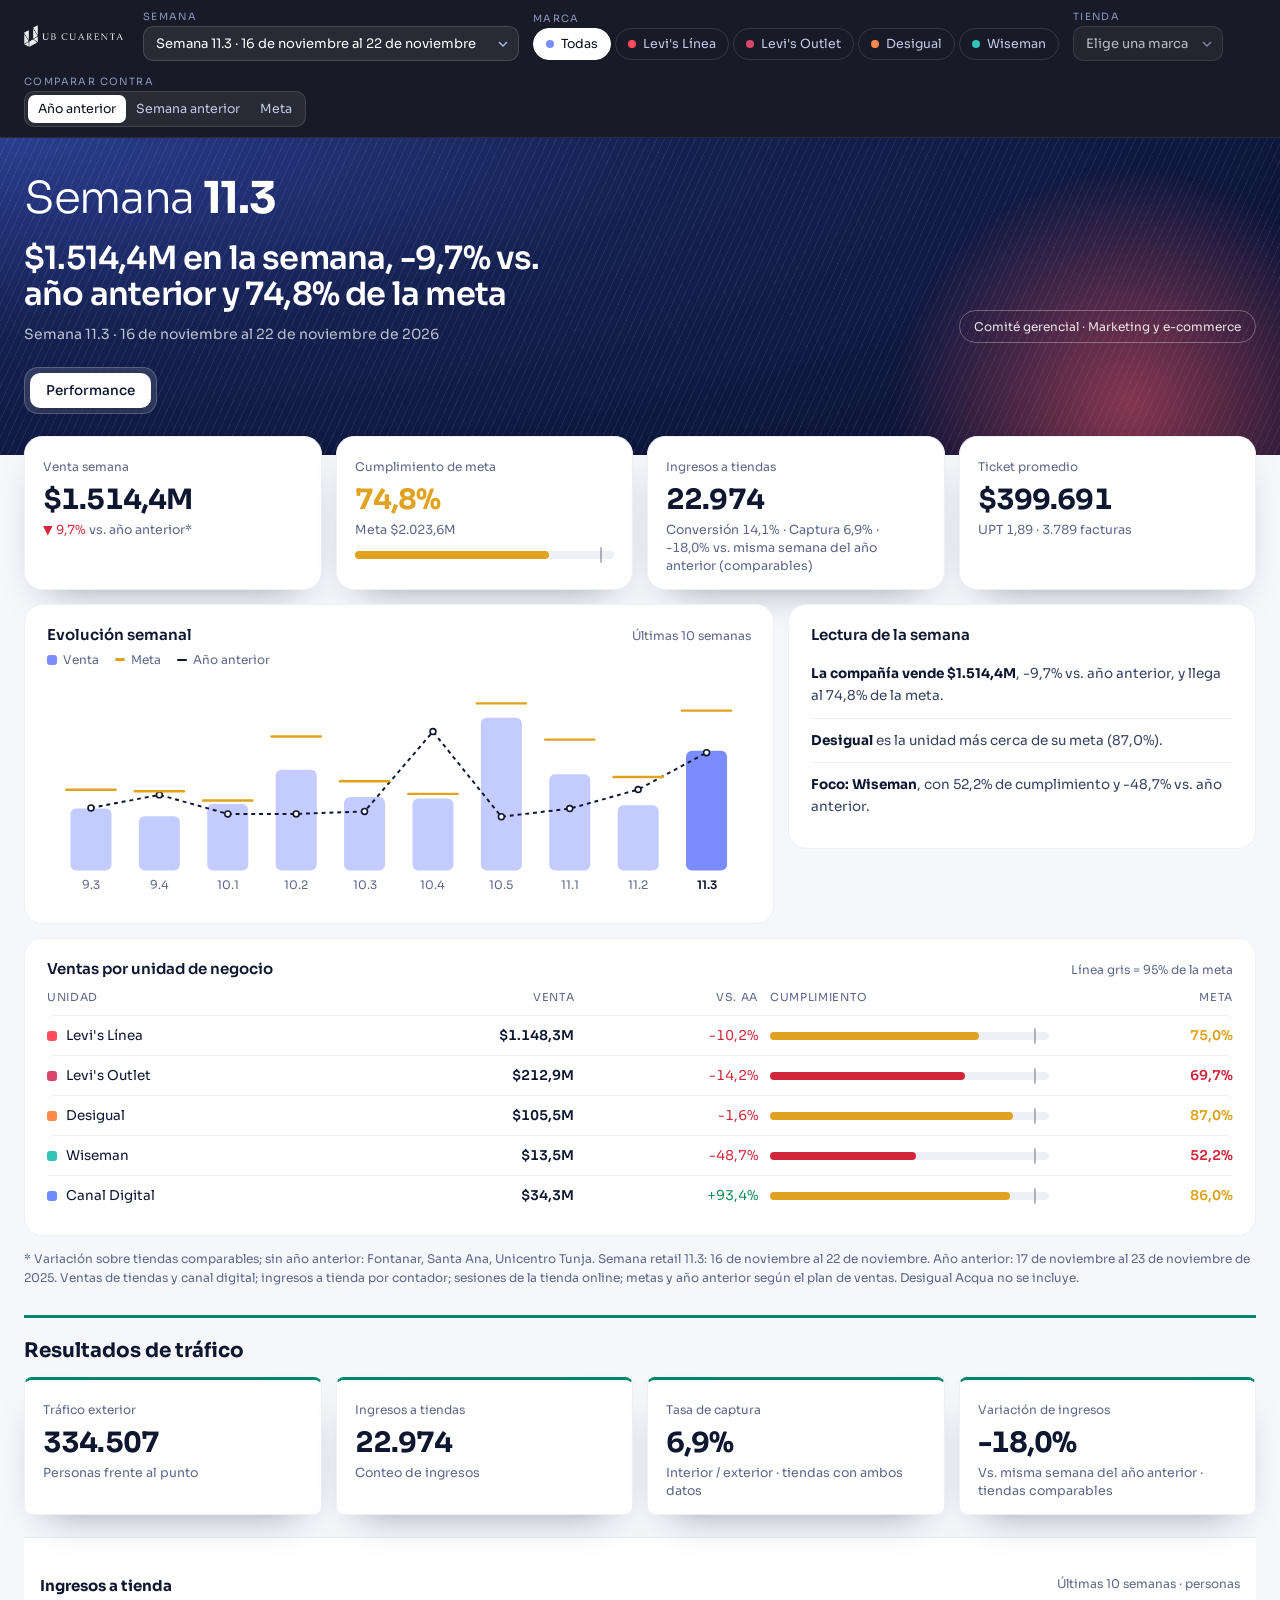
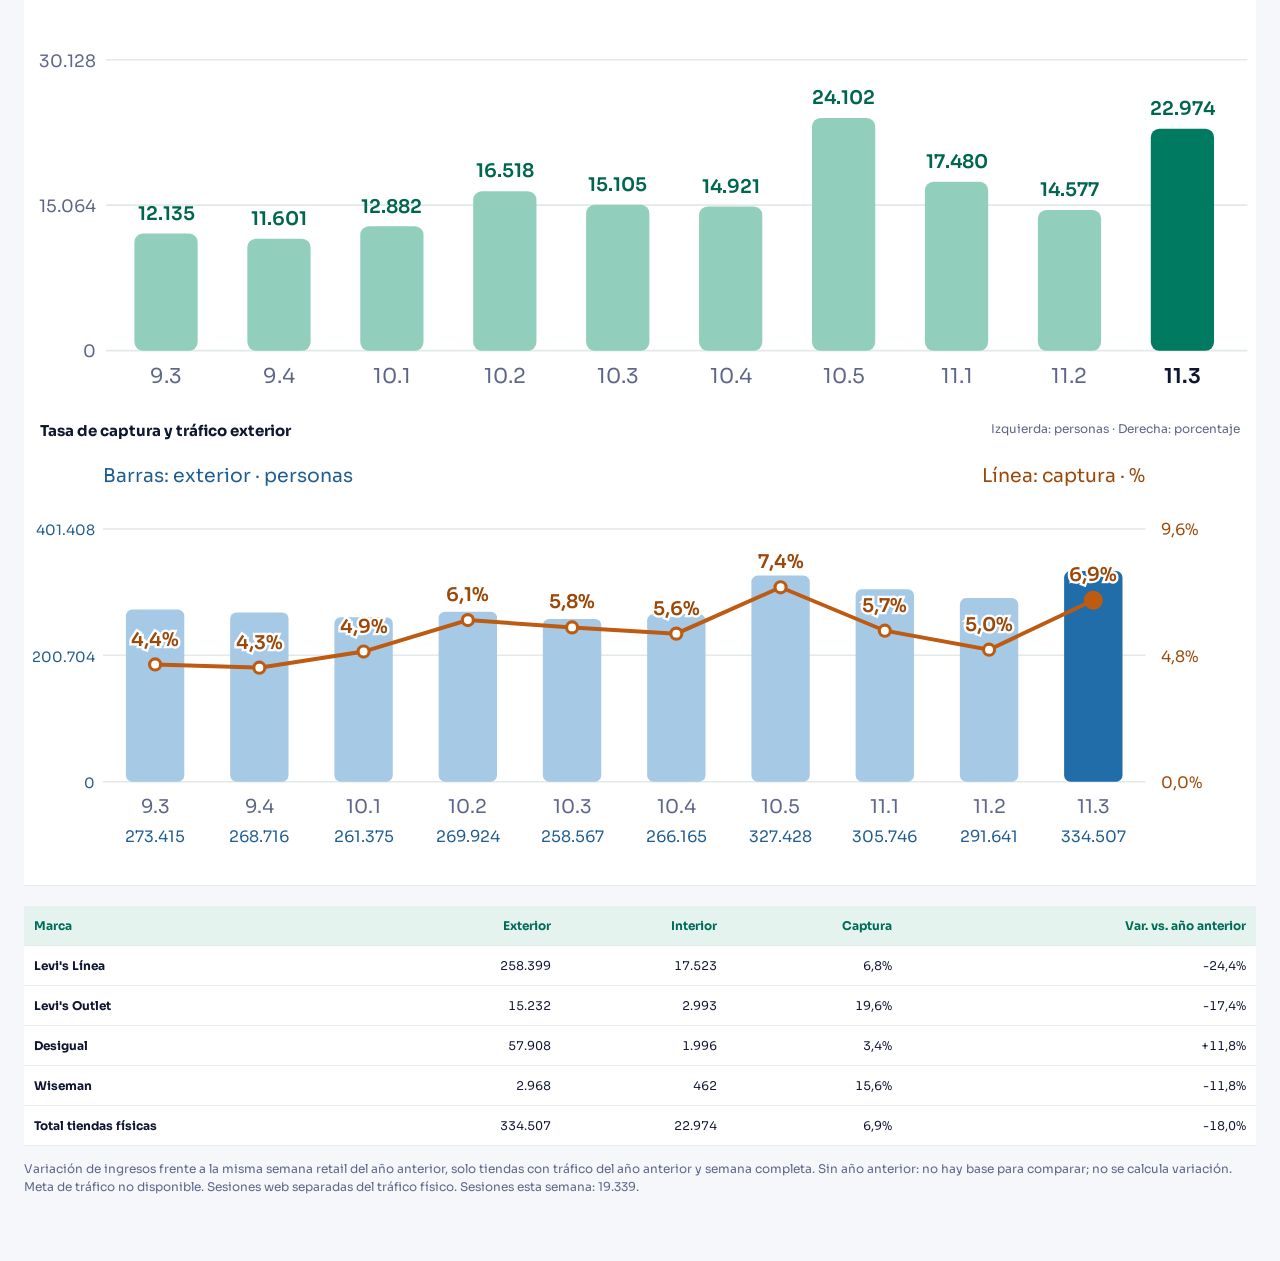
==== commit 034a2e8f: "Borrador informe semana 11.3 (sin CRM) Ventas, meta y año anterior del seguimiento PV cruzado con Ma" ====
--- a/informe-semanal.html
+++ b/informe-semanal.html
@@ -262,7 +262,7 @@
 <main id="main"></main>
 <div class="tip" id="tip"></div>
 <script>
-const PKG={"base": {"generado": "2026-11-17T11:09", "semanas": [{"id": "2026-8.1", "etiqueta": "8.1", "inicio": "2026-08-03", "fin": "2026-08-09", "ly_inicio": "2025-08-04", "ly_fin": "2025-08-10"}, {"id": "2026-8.2", "etiqueta": "8.2", "inicio": "2026-08-10", "fin": "2026-08-16", "ly_inicio": "2025-08-11", "ly_fin": "2025-08-17"}, {"id": "2026-8.3", "etiqueta": "8.3", "inicio": "2026-08-17", "fin": "2026-08-23", "ly_inicio": "2025-08-18", "ly_fin": "2025-08-24"}, {"id": "2026-8.4", "etiqueta": "8.4", "inicio": "2026-08-24", "fin": "2026-08-30", "ly_inicio": "2025-08-25", "ly_fin": "2025-08-31"}, {"id": "2026-9.1", "etiqueta": "9.1", "inicio": "2026-08-31", "fin": "2026-09-06", "ly_inicio": "2025-09-01", "ly_fin": "2025-09-07"}, {"id": "2026-9.2", "etiqueta": "9.2", "inicio": "2026-09-07", "fin": "2026-09-13", "ly_inicio": "2025-09-08", "ly_fin": "2025-09-14"}, {"id": "2026-9.3", "etiqueta": "9.3", "inicio": "2026-09-14", "fin": "2026-09-20", "ly_inicio": "2025-09-15", "ly_fin": "2025-09-21"}, {"id": "2026-9.4", "etiqueta": "9.4", "inicio": "2026-09-21", "fin": "2026-09-27", "ly_inicio": "2025-09-22", "ly_fin": "2025-09-28"}, {"id": "2026-10.1", "etiqueta": "10.1", "inicio": "2026-09-28", "fin": "2026-10-04", "ly_inicio": "2025-09-29", "ly_fin": "2025-10-05"}, {"id": "2026-10.2", "etiqueta": "10.2", "inicio": "2026-10-05", "fin": "2026-10-11", "ly_inicio": "2025-10-06", "ly_fin": "2025-10-12"}, {"id": "2026-10.3", "etiqueta": "10.3", "inicio": "2026-10-12", "fin": "2026-10-18", "ly_inicio": "2025-10-13", "ly_fin": "2025-10-19"}, {"id": "2026-10.4", "etiqueta": "10.4", "inicio": "2026-10-19", "fin": "2026-10-25", "ly_inicio": "2025-10-20", "ly_fin": "2025-10-26"}, {"id": "2026-10.5", "etiqueta": "10.5", "inicio": "2026-10-26", "fin": "2026-11-01", "ly_inicio": "2025-10-27", "ly_fin": "2025-11-02"}, {"id": "2026-11.1", "etiqueta": "11.1", "inicio": "2026-11-02", "fin": "2026-11-08", "ly_inicio": "2025-11-03", "ly_fin": "2025-11-09"}, {"id": "2026-11.2", "etiqueta": "11.2", "inicio": "2026-11-09", "fin": "2026-11-15", "ly_inicio": "2025-11-10", "ly_fin": "2025-11-16"}], "tiendas": [{"id": "lo-toberin", "nombre": "Toberín", "unidad": "levis-outlet", "contador": true}, {"id": "lo-bima", "nombre": "Bima", "unidad": "levis-outlet", "contador": true}, {"id": "lo-prov22a", "nombre": "Providencia 22A", "unidad": "levis-outlet", "contador": false}, {"id": "l-colina", "nombre": "Parque La Colina", "unidad": "levis", "contador": true}, {"id": "l-fontanar", "nombre": "Fontanar", "unidad": "levis", "contador": true}, {"id": "l-centromayor", "nombre": "Centro Mayor", "unidad": "levis", "contador": true}, {"id": "l-multiplaza", "nombre": "Multiplaza", "unidad": "levis", "contador": true}, {"id": "l-granestacion", "nombre": "Gran Estación", "unidad": "levis", "contador": true}, {"id": "l-vivatunja", "nombre": "Viva Tunja", "unidad": "levis", "contador": true}, {"id": "l-laestacion", "nombre": "La Estación Ibagué", "unidad": "levis", "contador": true}, {"id": "l-mallplaza", "nombre": "Mall Plaza", "unidad": "levis", "contador": true}, {"id": "l-acqua", "nombre": "Acqua Ibagué", "unidad": "levis", "contador": true}, {"id": "l-nuestrobogota", "nombre": "Nuestro Bogotá", "unidad": "levis", "contador": true}, {"id": "l-salitre", "nombre": "Salitre Plaza", "unidad": "levis", "contador": true}, {"id": "l-retiro", "nombre": "El Retiro", "unidad": "levis", "contador": true}, {"id": "l-prov16a", "nombre": "Providencia 16A", "unidad": "levis", "contador": false}, {"id": "l-roncador", "nombre": "Roncador", "unidad": "levis", "contador": false}, {"id": "l-santaana", "nombre": "Santa Ana", "unidad": "levis", "contador": false}, {"id": "l-unicentrotunja", "nombre": "Unicentro Tunja", "unidad": "levis", "contador": false}, {"id": "l-vergel", "nombre": "Vergel Ibagué", "unidad": "levis", "contador": false}, {"id": "d-bima", "nombre": "Bima", "unidad": "desigual", "contador": true}, {"id": "d-fontanar", "nombre": "Fontanar", "unidad": "desigual", "contador": true}, {"id": "d-santaana", "nombre": "Santa Ana", "unidad": "desigual", "contador": true}, {"id": "w-bima", "nombre": "Bima", "unidad": "wiseman", "contador": true}, {"id": "w-roncador", "nombre": "Roncador", "unidad": "wiseman", "contador": false}, {"id": "dg-online", "nombre": "Tienda online", "unidad": "digital", "contador": false}], "datos": [{"s": "2026-8.1", "t": "lo-toberin", "venta": 98522718, "fac": 338, "und": 571, "traf": 1766.0, "ext": 7304.0, "meta": 139900000, "ly": 100322151, "ses": null, "chk": null, "trafLy": 1751.0}, {"s": "2026-8.1", "t": "lo-bima", "venta": 21581640, "fac": 62, "und": 123, "traf": 706.0, "ext": 7354.0, "meta": 45900000, "ly": 37156097, "ses": null, "chk": null, "trafLy": 957.0}, {"s": "2026-8.1", "t": "lo-prov22a", "venta": 15220050, "fac": 47, "und": 78, "traf": null, "ext": null, "meta": 15900000, "ly": 11261800, "ses": null, "chk": null, "trafLy": null}, {"s": "2026-8.1", "t": "l-colina", "venta": 55711810, "fac": 126, "und": 196, "traf": 1283.0, "ext": 35685.0, "meta": 99900001, "ly": 58353590, "ses": null, "chk": null, "trafLy": 0.0}, {"s": "2026-8.1", "t": "l-fontanar", "venta": 46532980, "fac": 121, "und": 188, "traf": 967.0, "ext": 38541.0, "meta": 89900000, "ly": 63590891, "ses": null, "chk": null, "trafLy": 1177.0}, {"s": "2026-8.1", "t": "l-centromayor", "venta": 58563670, "fac": 134, "und": 228, "traf": 1137.0, "ext": 27575.0, "meta": 74900000, "ly": 48508520, "ses": null, "chk": null, "trafLy": 33.0}, {"s": "2026-8.1", "t": "l-multiplaza", "venta": 36723470, "fac": 85, "und": 146, "traf": 1072.0, "ext": 30968.0, "meta": 59900000, "ly": 49109600, "ses": null, "chk": null, "trafLy": 929.0}, {"s": "2026-8.1", "t": "l-granestacion", "venta": 62483508, "fac": 133, "und": 239, "traf": 1093.0, "ext": 17167.0, "meta": 64900000, "ly": 60777560, "ses": null, "chk": null, "trafLy": 1298.0}, {"s": "2026-8.1", "t": "l-vivatunja", "venta": 28194180, "fac": 80, "und": 117, "traf": 1095.0, "ext": 28416.0, "meta": 49900000, "ly": 42906240, "ses": null, "chk": null, "trafLy": 1454.0}, {"s": "2026-8.1", "t": "l-laestacion", "venta": 31508960, "fac": 82, "und": 153, "traf": 408.0, "ext": 5069.0, "meta": 39900000, "ly": 45731040, "ses": null, "chk": null, "trafLy": 536.0}, {"s": "2026-8.1", "t": "l-mallplaza", "venta": 29714300, "fac": 79, "und": 130, "traf": 874.0, "ext": 12401.0, "meta": 49900000, "ly": 56911760, "ses": null, "chk": null, "trafLy": 824.0}, {"s": "2026-8.1", "t": "l-acqua", "venta": 27057789, "fac": 70, "und": 130, "traf": 401.0, "ext": 6501.0, "meta": 39900000, "ly": 42007242, "ses": null, "chk": null, "trafLy": 0.0}, {"s": "2026-8.1", "t": "l-nuestrobogota", "venta": 21633050, "fac": 58, "und": 91, "traf": 558.0, "ext": 13711.0, "meta": 29900000, "ly": 22409001, "ses": null, "chk": null, "trafLy": 615.0}, {"s": "2026-8.1", "t": "l-salitre", "venta": 13370657, "fac": 42, "und": 56, "traf": 495.0, "ext": 11105.0, "meta": 29900000, "ly": 43414025, "ses": null, "chk": null, "trafLy": 647.0}, {"s": "2026-8.1", "t": "l-retiro", "venta": 10714560, "fac": 28, "und": 39, "traf": 264.0, "ext": 3401.0, "meta": 20900000, "ly": 14375344, "ses": null, "chk": null, "trafLy": null}, {"s": "2026-8.1", "t": "l-prov16a", "venta": 23457860, "fac": 48, "und": 98, "traf": null, "ext": null, "meta": 39900000, "ly": 32644610, "ses": null, "chk": null, "trafLy": null}, {"s": "2026-8.1", "t": "l-roncador", "venta": 14362750, "fac": 32, "und": 67, "traf": null, "ext": null, "meta": 24900000, "ly": 21906590, "ses": null, "chk": null, "trafLy": null}, {"s": "2026-8.1", "t": "d-bima", "venta": 23917847, "fac": 41, "und": 95, "traf": 602.0, "ext": 3325.0, "meta": 27900000, "ly": 21587425, "ses": null, "chk": null, "trafLy": 641.0}, {"s": "2026-8.1", "t": "d-fontanar", "venta": 27085100, "fac": 63, "und": 99, "traf": 630.0, "ext": 29061.0, "meta": 39900000, "ly": 29477905, "ses": null, "chk": null, "trafLy": 0.0}, {"s": "2026-8.1", "t": "d-santaana", "venta": 25553605, "fac": 56, "und": 91, "traf": 506.0, "ext": 16544.0, "meta": 27900000, "ly": 19922145, "ses": null, "chk": null, "trafLy": 0.0}, {"s": "2026-8.1", "t": "w-bima", "venta": 7607800, "fac": 14, "und": 36, "traf": 599.0, "ext": 2948.0, "meta": 11900000, "ly": 6403850, "ses": null, "chk": null, "trafLy": 688.0}, {"s": "2026-8.1", "t": "w-roncador", "venta": 2358767, "fac": 5, "und": 9, "traf": null, "ext": null, "meta": 5900000, "ly": 3390671, "ses": null, "chk": null, "trafLy": null}, {"s": "2026-8.1", "t": "dg-online", "venta": 5336570, "fac": 24, "und": 29, "ext": null, "meta": 19900000, "ly": 14068807, "ses": 13771.0, "chk": 38, "traf": null, "trafLy": null}, {"s": "2026-8.2", "t": "lo-toberin", "venta": 103172494, "fac": 320, "und": 591, "traf": 1677.0, "ext": 7801.0, "meta": 98910000, "ly": 74742310, "ses": null, "chk": null, "trafLy": 1465.0}, {"s": "2026-8.2", "t": "lo-bima", "venta": 24837602, "fac": 79, "und": 148, "traf": 557.0, "ext": 5063.0, "meta": 34899999, "ly": 23390158, "ses": null, "chk": null, "trafLy": 762.0}, {"s": "2026-8.2", "t": "lo-prov22a", "venta": 5103310, "fac": 20, "und": 31, "traf": null, "ext": null, "meta": 12900000, "ly": 4932890, "ses": null, "chk": null, "trafLy": null}, {"s": "2026-8.2", "t": "l-colina", "venta": 55339250, "fac": 114, "und": 237, "traf": 1069.0, "ext": 30955.0, "meta": 69900000, "ly": 31805915, "ses": null, "chk": null, "trafLy": 0.0}, {"s": "2026-8.2", "t": "l-fontanar", "venta": 43724140, "fac": 94, "und": 179, "traf": 704.0, "ext": 39726.0, "meta": 74900000, "ly": 40371060, "ses": null, "chk": null, "trafLy": 926.0}, {"s": "2026-8.2", "t": "l-centromayor", "venta": 44544790, "fac": 107, "und": 222, "traf": 923.0, "ext": 23995.0, "meta": 59900000, "ly": 31137410, "ses": null, "chk": null, "trafLy": 0.0}, {"s": "2026-8.2", "t": "l-multiplaza", "venta": 24755290, "fac": 59, "und": 97, "traf": 597.0, "ext": 34951.0, "meta": 44900000, "ly": 31718970, "ses": null, "chk": null, "trafLy": 659.0}, {"s": "2026-8.2", "t": "l-granestacion", "venta": 39779250, "fac": 86, "und": 177, "traf": 795.0, "ext": 19855.0, "meta": 53910000, "ly": 34845200, "ses": null, "chk": null, "trafLy": 976.0}, {"s": "2026-8.2", "t": "l-vivatunja", "venta": 23476490, "fac": 54, "und": 114, "traf": 959.0, "ext": 26706.0, "meta": 35900000, "ly": 19139710, "ses": null, "chk": null, "trafLy": 1035.0}, {"s": "2026-8.2", "t": "l-laestacion", "venta": 27851600, "fac": 73, "und": 152, "traf": 457.0, "ext": 4782.0, "meta": 24900000, "ly": 15364550, "ses": null, "chk": null, "trafLy": 413.0}, {"s": "2026-8.2", "t": "l-mallplaza", "venta": 21453980, "fac": 57, "und": 91, "traf": 778.0, "ext": 12003.0, "meta": 44900000, "ly": 30539520, "ses": null, "chk": null, "trafLy": 754.0}, {"s": "2026-8.2", "t": "l-acqua", "venta": 35093070, "fac": 76, "und": 214, "traf": 535.0, "ext": 7993.0, "meta": 25415000, "ly": 20485740, "ses": null, "chk": null, "trafLy": 0.0}, {"s": "2026-8.2", "t": "l-nuestrobogota", "venta": 21352990, "fac": 54, "und": 104, "traf": 451.0, "ext": 14065.0, "meta": 23900000, "ly": 10439011, "ses": null, "chk": null, "trafLy": 407.0}, {"s": "2026-8.2", "t": "l-salitre", "venta": 18534485, "fac": 51, "und": 86, "traf": 436.0, "ext": 12565.0, "meta": 32899999, "ly": 30516660, "ses": null, "chk": null, "trafLy": 523.0}, {"s": "2026-8.2", "t": "l-retiro", "venta": 13506940, "fac": 27, "und": 55, "traf": 245.0, "ext": 3535.0, "meta": 22410000, "ly": 25570519, "ses": null, "chk": null, "trafLy": 0.0}, {"s": "2026-8.2", "t": "l-prov16a", "venta": 27488230, "fac": 49, "und": 130, "traf": null, "ext": null, "meta": 32282500, "ly": 32677485, "ses": null, "chk": null, "trafLy": null}, {"s": "2026-8.2", "t": "l-roncador", "venta": 19719880, "fac": 37, "und": 112, "traf": null, "ext": null, "meta": 13782500, "ly": 9004235, "ses": null, "chk": null, "trafLy": null}, {"s": "2026-8.2", "t": "d-bima", "venta": 12084130, "fac": 30, "und": 54, "traf": 416.0, "ext": 3518.0, "meta": 24900000, "ly": 17706570, "ses": null, "chk": null, "trafLy": 505.0}, {"s": "2026-8.2", "t": "d-fontanar", "venta": 29085012, "fac": 57, "und": 113, "traf": 545.0, "ext": 28210.0, "meta": 32900000, "ly": 20405340, "ses": null, "chk": null, "trafLy": 0.0}, {"s": "2026-8.2", "t": "d-santaana", "venta": 20736790, "fac": 61, "und": 79, "traf": 606.0, "ext": 16749.0, "meta": 25900000, "ly": 12425605, "ses": null, "chk": null, "trafLy": 0.0}, {"s": "2026-8.2", "t": "w-bima", "venta": 9803531, "fac": 18, "und": 38, "traf": 552.0, "ext": 3040.0, "meta": 12900000, "ly": 7460132, "ses": null, "chk": null, "trafLy": 752.0}, {"s": "2026-8.2", "t": "w-roncador", "venta": 1050712, "fac": 1, "und": 7, "traf": null, "ext": null, "meta": 5457500, "ly": 775235, "ses": null, "chk": null, "trafLy": null}, {"s": "2026-8.2", "t": "dg-online", "venta": 21478678, "fac": 70, "und": 108, "ext": null, "meta": 15900000, "ly": 11671570, "ses": 12098.0, "chk": 49, "traf": null, "trafLy": null}, {"s": "2026-8.3", "t": "lo-toberin", "venta": 101121040, "fac": 309, "und": 548, "traf": 1782.0, "ext": 8636.0, "meta": 129900001, "ly": 78523250, "ses": null, "chk": null, "trafLy": 1532.0}, {"s": "2026-8.3", "t": "lo-bima", "venta": 23787000, "fac": 68, "und": 130, "traf": 616.0, "ext": 4712.0, "meta": 26910000, "ly": 24747570, "ses": null, "chk": null, "trafLy": 751.0}, {"s": "2026-8.3", "t": "lo-prov22a", "venta": 5848980, "fac": 22, "und": 35, "traf": null, "ext": null, "meta": 10899999, "ly": 6779695, "ses": null, "chk": null, "trafLy": null}, {"s": "2026-8.3", "t": "l-colina", "venta": 62832523, "fac": 144, "und": 241, "traf": 1231.0, "ext": 32958.0, "meta": 64900000, "ly": 47647660, "ses": null, "chk": null, "trafLy": 0.0}, {"s": "2026-8.3", "t": "l-fontanar", "venta": 47160234, "fac": 116, "und": 177, "traf": 933.0, "ext": 41476.0, "meta": 64900000, "ly": 47398850, "ses": null, "chk": null, "trafLy": 1004.0}, {"s": "2026-8.3", "t": "l-centromayor", "venta": 39796943, "fac": 98, "und": 154, "traf": 1048.0, "ext": 20955.0, "meta": 54899999, "ly": 27098620, "ses": null, "chk": null, "trafLy": 0.0}, {"s": "2026-8.3", "t": "l-multiplaza", "venta": 30041536, "fac": 67, "und": 107, "traf": 752.0, "ext": 41835.0, "meta": 39900000, "ly": 30213310, "ses": null, "chk": null, "trafLy": 813.0}, {"s": "2026-8.3", "t": "l-granestacion", "venta": 43368785, "fac": 94, "und": 161, "traf": 876.0, "ext": 21842.0, "meta": 52899999, "ly": 42050440, "ses": null, "chk": null, "trafLy": 917.0}, {"s": "2026-8.3", "t": "l-vivatunja", "venta": 30364357, "fac": 75, "und": 120, "traf": 961.0, "ext": 21945.0, "meta": 29900000, "ly": 20185701, "ses": null, "chk": null, "trafLy": 921.0}, {"s": "2026-8.3", "t": "l-laestacion", "venta": 15328183, "fac": 45, "und": 70, "traf": 298.0, "ext": 4814.0, "meta": 27900000, "ly": 16491000, "ses": null, "chk": null, "trafLy": 347.0}, {"s": "2026-8.3", "t": "l-mallplaza", "venta": 25632627, "fac": 62, "und": 96, "traf": 928.0, "ext": 12286.0, "meta": 39900000, "ly": 39945130, "ses": null, "chk": null, "trafLy": 858.0}, {"s": "2026-8.3", "t": "l-acqua", "venta": 28641995, "fac": 75, "und": 129, "traf": 431.0, "ext": 7247.0, "meta": 34900001, "ly": 29185660, "ses": null, "chk": null, "trafLy": 0.0}, {"s": "2026-8.3", "t": "l-nuestrobogota", "venta": 14799887, "fac": 34, "und": 58, "traf": 406.0, "ext": 14597.0, "meta": 19900001, "ly": 14420350, "ses": null, "chk": null, "trafLy": null}, {"s": "2026-8.3", "t": "l-salitre", "venta": 20062221, "fac": 52, "und": 84, "traf": 488.0, "ext": 12840.0, "meta": 24900000, "ly": 19365025, "ses": null, "chk": null, "trafLy": 467.0}, {"s": "2026-8.3", "t": "l-retiro", "venta": 11604549, "fac": 23, "und": 44, "traf": 243.0, "ext": 3494.0, "meta": 20900001, "ly": 13441704, "ses": null, "chk": null, "trafLy": 0.0}, {"s": "2026-8.3", "t": "l-prov16a", "venta": 29134666, "fac": 55, "und": 116, "traf": null, "ext": null, "meta": 32282500, "ly": 29650210, "ses": null, "chk": null, "trafLy": null}, {"s": "2026-8.3", "t": "l-roncador", "venta": 16578128, "fac": 38, "und": 67, "traf": null, "ext": null, "meta": 18407499, "ly": 15766805, "ses": null, "chk": null, "trafLy": null}, {"s": "2026-8.3", "t": "d-bima", "venta": 16806701, "fac": 24, "und": 63, "traf": 550.0, "ext": 2998.0, "meta": 19900000, "ly": 11216560, "ses": null, "chk": null, "trafLy": 537.0}, {"s": "2026-8.3", "t": "d-fontanar", "venta": 21162077, "fac": 45, "und": 64, "traf": 551.0, "ext": 32730.0, "meta": 29900000, "ly": 21604475, "ses": null, "chk": null, "trafLy": 0.0}, {"s": "2026-8.3", "t": "d-santaana", "venta": 17663980, "fac": 45, "und": 61, "traf": 491.0, "ext": 17237.0, "meta": 24900000, "ly": 17457280, "ses": null, "chk": null, "trafLy": 0.0}, {"s": "2026-8.3", "t": "w-bima", "venta": 6541018, "fac": 12, "und": 30, "traf": 484.0, "ext": 2940.0, "meta": 12899999, "ly": 9719981, "ses": null, "chk": null, "trafLy": 691.0}, {"s": "2026-8.3", "t": "w-roncador", "venta": 1355630, "fac": 4, "und": 6, "traf": null, "ext": null, "meta": 4899999, "ly": 4619398, "ses": null, "chk": null, "trafLy": null}, {"s": "2026-8.3", "t": "dg-online", "venta": 20565365, "fac": 79, "und": 119, "ext": null, "meta": 19900000, "ly": 14215050, "ses": 19111.0, "chk": 84, "traf": null, "trafLy": null}, {"s": "2026-8.4", "t": "lo-toberin", "venta": 110301905, "fac": 365, "und": 607, "traf": 1826.0, "ext": 8377.0, "meta": 113905000, "ly": 80030951, "ses": null, "chk": null, "trafLy": 1698.0}, {"s": "2026-8.4", "t": "lo-bima", "venta": 30589090, "fac": 88, "und": 180, "traf": 574.0, "ext": 7448.0, "meta": 30515000, "ly": 26288447, "ses": null, "chk": null, "trafLy": 737.0}, {"s": "2026-8.4", "t": "lo-prov22a", "venta": 7350900, "fac": 23, "und": 38, "traf": null, "ext": null, "meta": 19900000, "ly": 18861495, "ses": null, "chk": null, "trafLy": null}, {"s": "2026-8.4", "t": "l-colina", "venta": 71633478, "fac": 146, "und": 275, "traf": 1169.0, "ext": 32129.0, "meta": 76410000, "ly": 67420150, "ses": null, "chk": null, "trafLy": 0.0}, {"s": "2026-8.4", "t": "l-fontanar", "venta": 48793813, "fac": 116, "und": 191, "traf": 596.0, "ext": 27450.0, "meta": 74900000, "ly": 54939770, "ses": null, "chk": null, "trafLy": 1094.0}, {"s": "2026-8.4", "t": "l-centromayor", "venta": 47914070, "fac": 128, "und": 197, "traf": 1034.0, "ext": 22186.0, "meta": 64900000, "ly": 53220900, "ses": null, "chk": null, "trafLy": 0.0}, {"s": "2026-8.4", "t": "l-multiplaza", "venta": 40477895, "fac": 97, "und": 155, "traf": 758.0, "ext": 39081.0, "meta": 54900000, "ly": 51373465, "ses": null, "chk": null, "trafLy": 978.0}, {"s": "2026-8.4", "t": "l-granestacion", "venta": 48138084, "fac": 117, "und": 185, "traf": 912.0, "ext": 21591.0, "meta": 59900000, "ly": 49420580, "ses": null, "chk": null, "trafLy": 1168.0}, {"s": "2026-8.4", "t": "l-vivatunja", "venta": 30185268, "fac": 87, "und": 128, "traf": 1031.0, "ext": 26500.0, "meta": 39900000, "ly": 27300080, "ses": null, "chk": null, "trafLy": 1417.0}, {"s": "2026-8.4", "t": "l-laestacion", "venta": 28452225, "fac": 77, "und": 130, "traf": 446.0, "ext": 4866.0, "meta": 34900000, "ly": 26211130, "ses": null, "chk": null, "trafLy": 515.0}, {"s": "2026-8.4", "t": "l-mallplaza", "venta": 36688286, "fac": 87, "und": 138, "traf": 974.0, "ext": 12497.0, "meta": 59900000, "ly": 52414231, "ses": null, "chk": null, "trafLy": 1132.0}, {"s": "2026-8.4", "t": "l-acqua", "venta": 24231496, "fac": 61, "und": 120, "traf": 286.0, "ext": 6139.0, "meta": 44900001, "ly": 46161330, "ses": null, "chk": null, "trafLy": null}, {"s": "2026-8.4", "t": "l-nuestrobogota", "venta": 17940507, "fac": 36, "und": 66, "traf": 395.0, "ext": 13703.0, "meta": 27900000, "ly": 21627711, "ses": null, "chk": null, "trafLy": 0.0}, {"s": "2026-8.4", "t": "l-salitre", "venta": 22468732, "fac": 60, "und": 95, "traf": 509.0, "ext": 14117.0, "meta": 44900000, "ly": 37854105, "ses": null, "chk": null, "trafLy": 658.0}, {"s": "2026-8.4", "t": "l-retiro", "venta": 11667049, "fac": 29, "und": 45, "traf": 257.0, "ext": 5072.0, "meta": 25900000, "ly": 22904367, "ses": null, "chk": null, "trafLy": 0.0}, {"s": "2026-8.4", "t": "l-prov16a", "venta": 27985421, "fac": 58, "und": 115, "traf": null, "ext": null, "meta": 44900000, "ly": 47122925, "ses": null, "chk": null, "trafLy": null}, {"s": "2026-8.4", "t": "l-roncador", "venta": 10383363, "fac": 22, "und": 42, "traf": null, "ext": null, "meta": 25900000, "ly": 22303405, "ses": null, "chk": null, "trafLy": null}, {"s": "2026-8.4", "t": "d-bima", "venta": 12401885, "fac": 28, "und": 41, "traf": 492.0, "ext": 3172.0, "meta": 24900000, "ly": 19019155, "ses": null, "chk": null, "trafLy": 632.0}, {"s": "2026-8.4", "t": "d-fontanar", "venta": 21799723, "fac": 41, "und": 65, "traf": 338.0, "ext": 30382.0, "meta": 29900000, "ly": 24929864, "ses": null, "chk": null, "trafLy": 0.0}, {"s": "2026-8.4", "t": "d-santaana", "venta": 16661855, "fac": 26, "und": 48, "traf": 342.0, "ext": 17543.0, "meta": 25900000, "ly": 17056030, "ses": null, "chk": null, "trafLy": 0.0}, {"s": "2026-8.4", "t": "w-bima", "venta": 14091989, "fac": 32, "und": 61, "traf": 683.0, "ext": 4301.0, "meta": 12900000, "ly": 10472750, "ses": null, "chk": null, "trafLy": 765.0}, {"s": "2026-8.4", "t": "w-roncador", "venta": 2173451, "fac": 8, "und": 11, "traf": null, "ext": null, "meta": 5900000, "ly": 5066765, "ses": null, "chk": null, "trafLy": null}, {"s": "2026-8.4", "t": "dg-online", "venta": 22053359, "fac": 65, "und": 124, "ext": null, "meta": 24900000, "ly": 19078690, "ses": 11805.0, "chk": 71, "traf": null, "trafLy": null}, {"s": "2026-9.1", "t": "lo-toberin", "venta": 126594260, "fac": 401, "und": 682, "traf": 1858.0, "ext": 8944.0, "meta": 107910000, "ly": 86223667, "ses": null, "chk": null, "trafLy": 1550.0}, {"s": "2026-9.1", "t": "lo-bima", "venta": 28433841, "fac": 93, "und": 171, "traf": 583.0, "ext": 5818.0, "meta": 39900000, "ly": 31006860, "ses": null, "chk": null, "trafLy": 728.0}, {"s": "2026-9.1", "t": "lo-prov22a", "venta": 7855140, "fac": 29, "und": 41, "traf": null, "ext": null, "meta": 12900000, "ly": 8647919, "ses": null, "chk": null, "trafLy": null}, {"s": "2026-9.1", "t": "l-colina", "venta": 70793442, "fac": 153, "und": 265, "traf": 1109.0, "ext": 27890.0, "meta": 79900000, "ly": 45729383, "ses": null, "chk": null, "trafLy": 0.0}, {"s": "2026-9.1", "t": "l-fontanar", "venta": 59588099, "fac": 132, "und": 214, "traf": 415.0, "ext": 11931.0, "meta": 69900000, "ly": 40687468, "ses": null, "chk": null, "trafLy": 1141.0}, {"s": "2026-9.1", "t": "l-centromayor", "venta": 71936443, "fac": 192, "und": 290, "traf": 1179.0, "ext": 19333.0, "meta": 64900000, "ly": 51533240, "ses": null, "chk": null, "trafLy": 0.0}, {"s": "2026-9.1", "t": "l-multiplaza", "venta": 39770325, "fac": 90, "und": 145, "traf": 850.0, "ext": 35060.0, "meta": 54900000, "ly": 44600156, "ses": null, "chk": null, "trafLy": 895.0}, {"s": "2026-9.1", "t": "l-granestacion", "venta": 48174782, "fac": 103, "und": 185, "traf": 906.0, "ext": 23167.0, "meta": 64900000, "ly": 51762821, "ses": null, "chk": null, "trafLy": 1082.0}, {"s": "2026-9.1", "t": "l-vivatunja", "venta": 37346425, "fac": 81, "und": 139, "traf": 1092.0, "ext": 27477.0, "meta": 44900000, "ly": 38241447, "ses": null, "chk": null, "trafLy": 1349.0}, {"s": "2026-9.1", "t": "l-laestacion", "venta": 20292776, "fac": 51, "und": 88, "traf": 417.0, "ext": 5507.0, "meta": 39900000, "ly": 33987737, "ses": null, "chk": null, "trafLy": 362.0}, {"s": "2026-9.1", "t": "l-mallplaza", "venta": 36637195, "fac": 90, "und": 144, "traf": 967.0, "ext": 12149.0, "meta": 54900000, "ly": 46877446, "ses": null, "chk": null, "trafLy": 945.0}, {"s": "2026-9.1", "t": "l-acqua", "venta": 22605791, "fac": 55, "und": 96, "traf": 446.0, "ext": 7618.0, "meta": 39900000, "ly": 35477240, "ses": null, "chk": null, "trafLy": 772.0}, {"s": "2026-9.1", "t": "l-nuestrobogota", "venta": 10951048, "fac": 30, "und": 45, "traf": 374.0, "ext": 13478.0, "meta": 26900000, "ly": 21257449, "ses": null, "chk": null, "trafLy": 0.0}, {"s": "2026-9.1", "t": "l-salitre", "venta": 23665456, "fac": 65, "und": 100, "traf": 507.0, "ext": 16787.0, "meta": 24900000, "ly": 18185318, "ses": null, "chk": null, "trafLy": 473.0}, {"s": "2026-9.1", "t": "l-retiro", "venta": 9366789, "fac": 23, "und": 29, "traf": 259.0, "ext": 3662.0, "meta": 25900000, "ly": 23425022, "ses": null, "chk": null, "trafLy": 0.0}, {"s": "2026-9.1", "t": "l-prov16a", "venta": 25624066, "fac": 54, "und": 104, "traf": null, "ext": null, "meta": 36907500, "ly": 37710504, "ses": null, "chk": null, "trafLy": null}, {"s": "2026-9.1", "t": "l-roncador", "venta": 11860363, "fac": 28, "und": 47, "traf": null, "ext": null, "meta": 13782500, "ly": 10994961, "ses": null, "chk": null, "trafLy": null}, {"s": "2026-9.1", "t": "d-bima", "venta": 15887335, "fac": 21, "und": 47, "traf": 478.0, "ext": 3228.0, "meta": 21900000, "ly": 16604490, "ses": null, "chk": null, "trafLy": 261.0}, {"s": "2026-9.1", "t": "d-fontanar", "venta": 26958377, "fac": 47, "und": 83, "traf": 367.0, "ext": 22214.0, "meta": 41310000, "ly": 42660220, "ses": null, "chk": null, "trafLy": 613.0}, {"s": "2026-9.1", "t": "d-santaana", "venta": 17218145, "fac": 40, "und": 56, "traf": 329.0, "ext": 17304.0, "meta": 29900000, "ly": 24194755, "ses": null, "chk": null, "trafLy": 0.0}, {"s": "2026-9.1", "t": "w-bima", "venta": 4288013, "fac": 11, "und": 19, "traf": 572.0, "ext": 3061.0, "meta": 11900001, "ly": 8692938, "ses": null, "chk": null, "trafLy": 724.0}, {"s": "2026-9.1", "t": "w-roncador", "venta": 3516906, "fac": 7, "und": 14, "traf": null, "ext": null, "meta": 5457500, "ly": 5138051, "ses": null, "chk": null, "trafLy": null}, {"s": "2026-9.1", "t": "dg-online", "venta": 17734425, "fac": 69, "und": 102, "ext": null, "meta": 19900000, "ly": 15458920, "ses": 9238.0, "chk": 63, "traf": null, "trafLy": null}, {"s": "2026-9.2", "t": "lo-toberin", "venta": 117977610, "fac": 401, "und": 662, "traf": 1873.0, "ext": 9274.0, "meta": 129900000, "ly": 93848480, "ses": null, "chk": null, "trafLy": 1621.0}, {"s": "2026-9.2", "t": "lo-bima", "venta": 34210580, "fac": 93, "und": 190, "traf": 562.0, "ext": 9836.0, "meta": 38165000, "ly": 38059140, "ses": null, "chk": null, "trafLy": 920.0}, {"s": "2026-9.2", "t": "lo-prov22a", "venta": 13549980, "fac": 33, "und": 77, "traf": null, "ext": null, "meta": 11932500, "ly": 9954213, "ses": null, "chk": null, "trafLy": null}, {"s": "2026-9.2", "t": "l-colina", "venta": 59179203, "fac": 118, "und": 212, "traf": 956.0, "ext": 30409.0, "meta": 64515000, "ly": 50315960, "ses": null, "chk": null, "trafLy": 0.0}, {"s": "2026-9.2", "t": "l-fontanar", "venta": 60054917, "fac": 132, "und": 216, "traf": 393.0, "ext": 12304.0, "meta": 64900000, "ly": 32681342, "ses": null, "chk": null, "trafLy": 883.0}, {"s": "2026-9.2", "t": "l-centromayor", "venta": 58151111, "fac": 139, "und": 234, "traf": 1089.0, "ext": 21592.0, "meta": 69900000, "ly": 48451324, "ses": null, "chk": null, "trafLy": 0.0}, {"s": "2026-9.2", "t": "l-multiplaza", "venta": 31617334, "fac": 77, "und": 111, "traf": 777.0, "ext": 37011.0, "meta": 44900000, "ly": 32775618, "ses": null, "chk": null, "trafLy": 413.0}, {"s": "2026-9.2", "t": "l-granestacion", "venta": 60814984, "fac": 125, "und": 240, "traf": 871.0, "ext": 23971.0, "meta": 58410000, "ly": 51844740, "ses": null, "chk": null, "trafLy": 1130.0}, {"s": "2026-9.2", "t": "l-vivatunja", "venta": 27896809, "fac": 80, "und": 115, "traf": 1062.0, "ext": 22699.0, "meta": 30900000, "ly": 22232935, "ses": null, "chk": null, "trafLy": 874.0}, {"s": "2026-9.2", "t": "l-laestacion", "venta": 25985648, "fac": 66, "und": 109, "traf": 335.0, "ext": 6040.0, "meta": 29900000, "ly": 22145352, "ses": null, "chk": null, "trafLy": 0.0}, {"s": "2026-9.2", "t": "l-mallplaza", "venta": 41258108, "fac": 94, "und": 157, "traf": 1021.0, "ext": 13106.0, "meta": 49900000, "ly": 42992041, "ses": null, "chk": null, "trafLy": 1012.0}, {"s": "2026-9.2", "t": "l-acqua", "venta": 22822727, "fac": 67, "und": 99, "traf": 375.0, "ext": 7739.0, "meta": 29900000, "ly": 24691209, "ses": null, "chk": null, "trafLy": 1233.0}, {"s": "2026-9.2", "t": "l-nuestrobogota", "venta": 21011849, "fac": 51, "und": 83, "traf": 420.0, "ext": 10587.0, "meta": 22900000, "ly": 17126271, "ses": null, "chk": null, "trafLy": 0.0}, {"s": "2026-9.2", "t": "l-salitre", "venta": 19278584, "fac": 60, "und": 82, "traf": 485.0, "ext": 15904.0, "meta": 24900000, "ly": 19466718, "ses": null, "chk": null, "trafLy": 443.0}, {"s": "2026-9.2", "t": "l-retiro", "venta": 11301279, "fac": 28, "und": 41, "traf": 238.0, "ext": 3469.0, "meta": 16900000, "ly": 12964616, "ses": null, "chk": null, "trafLy": 0.0}, {"s": "2026-9.2", "t": "l-prov16a", "venta": 21911853, "fac": 42, "und": 84, "traf": null, "ext": null, "meta": 33207500, "ly": 32791836, "ses": null, "chk": null, "trafLy": null}, {"s": "2026-9.2", "t": "l-roncador", "venta": 8479394, "fac": 24, "und": 33, "traf": null, "ext": null, "meta": 18900000, "ly": 14536383, "ses": null, "chk": null, "trafLy": null}, {"s": "2026-9.2", "t": "d-bima", "venta": 13735580, "fac": 28, "und": 52, "traf": 594.0, "ext": 8127.0, "meta": 27900000, "ly": 23483170, "ses": null, "chk": null, "trafLy": 265.0}, {"s": "2026-9.2", "t": "d-fontanar", "venta": 29936097, "fac": 50, "und": 92, "traf": 386.0, "ext": 25602.0, "meta": 33915000, "ly": 33046510, "ses": null, "chk": null, "trafLy": 619.0}, {"s": "2026-9.2", "t": "d-santaana", "venta": 13497200, "fac": 26, "und": 38, "traf": 290.0, "ext": 16441.0, "meta": 25900000, "ly": 18826450, "ses": null, "chk": null, "trafLy": 0.0}, {"s": "2026-9.2", "t": "w-bima", "venta": 8685032, "fac": 19, "und": 45, "traf": 682.0, "ext": 3458.0, "meta": 9899999, "ly": 5640480, "ses": null, "chk": null, "trafLy": 635.0}, {"s": "2026-9.2", "t": "w-roncador", "venta": 2128786, "fac": 6, "und": 11, "traf": null, "ext": null, "meta": 5900000, "ly": 4993609, "ses": null, "chk": null, "trafLy": null}, {"s": "2026-9.2", "t": "dg-online", "venta": 18713170, "fac": 81, "und": 125, "ext": null, "meta": 21900000, "ly": 16058050, "ses": 10455.0, "chk": 77, "traf": null, "trafLy": null}, {"s": "2026-9.3", "t": "lo-toberin", "venta": 115964811, "fac": 392, "und": 651, "traf": 2006.0, "ext": 8819.0, "meta": 123405000, "ly": 91993691, "ses": null, "chk": null, "trafLy": 1626.0}, {"s": "2026-9.3", "t": "lo-bima", "venta": 36421020, "fac": 103, "und": 208, "traf": 710.0, "ext": 5401.0, "meta": 40410000, "ly": 34088680, "ses": null, "chk": null, "trafLy": 1000.0}, {"s": "2026-9.3", "t": "lo-prov22a", "venta": 16079760, "fac": 49, "und": 84, "traf": null, "ext": null, "meta": 17900000, "ly": 14359932, "ses": null, "chk": null, "trafLy": null}, {"s": "2026-9.3", "t": "l-colina", "venta": 55997098, "fac": 121, "und": 201, "traf": 918.0, "ext": 33324.0, "meta": 84915000, "ly": 46853612, "ses": null, "chk": null, "trafLy": 0.0}, {"s": "2026-9.3", "t": "l-fontanar", "venta": 51397310, "fac": 111, "und": 198, "traf": 419.0, "ext": 10851.0, "meta": 76415000, "ly": 45826630, "ses": null, "chk": null, "trafLy": 1133.0}, {"s": "2026-9.3", "t": "l-centromayor", "venta": 73760977, "fac": 176, "und": 284, "traf": 928.0, "ext": 14992.0, "meta": 76415000, "ly": 68474546, "ses": null, "chk": null, "trafLy": 0.0}, {"s": "2026-9.3", "t": "l-multiplaza", "venta": 39661731, "fac": 92, "und": 136, "traf": 779.0, "ext": 40758.0, "meta": 48369250, "ly": 36070338, "ses": null, "chk": null, "trafLy": 0.0}, {"s": "2026-9.3", "t": "l-granestacion", "venta": 58984350, "fac": 120, "und": 235, "traf": 832.0, "ext": 23512.0, "meta": 63418500, "ly": 62339055, "ses": null, "chk": null, "trafLy": 1125.0}, {"s": "2026-9.3", "t": "l-vivatunja", "venta": 49591650, "fac": 131, "und": 218, "traf": 1220.0, "ext": 23545.0, "meta": 42655000, "ly": 27458113, "ses": null, "chk": null, "trafLy": 716.0}, {"s": "2026-9.3", "t": "l-laestacion", "venta": 32062198, "fac": 104, "und": 162, "traf": 521.0, "ext": 6000.0, "meta": 44900000, "ly": 43211000, "ses": null, "chk": null, "trafLy": 195.0}, {"s": "2026-9.3", "t": "l-mallplaza", "venta": 32285261, "fac": 79, "und": 119, "traf": 615.0, "ext": 8869.0, "meta": 59415000, "ly": 54572580, "ses": null, "chk": null, "trafLy": 1200.0}, {"s": "2026-9.3", "t": "l-acqua", "venta": 34781650, "fac": 111, "und": 171, "traf": 514.0, "ext": 7098.0, "meta": 44900000, "ly": 32996141, "ses": null, "chk": null, "trafLy": 989.0}, {"s": "2026-9.3", "t": "l-nuestrobogota", "venta": 20943370, "fac": 55, "und": 90, "traf": 452.0, "ext": 13022.0, "meta": 35900000, "ly": 25629614, "ses": null, "chk": null, "trafLy": 0.0}, {"s": "2026-9.3", "t": "l-salitre", "venta": 19069510, "fac": 52, "und": 72, "traf": 444.0, "ext": 16544.0, "meta": 33915000, "ly": 29270417, "ses": null, "chk": null, "trafLy": 513.0}, {"s": "2026-9.3", "t": "l-retiro", "venta": 14077495, "fac": 32, "und": 53, "traf": 238.0, "ext": 3638.0, "meta": 23715000, "ly": 20690922, "ses": null, "chk": null, "trafLy": 0.0}, {"s": "2026-9.3", "t": "l-prov16a", "venta": 29086060, "fac": 50, "und": 114, "traf": null, "ext": null, "meta": 34132500, "ly": 28344485, "ses": null, "chk": null, "trafLy": null}, {"s": "2026-9.3", "t": "l-roncador", "venta": 16957150, "fac": 40, "und": 76, "traf": null, "ext": null, "meta": 25900000, "ly": 23709636, "ses": null, "chk": null, "trafLy": null}, {"s": "2026-9.3", "t": "d-bima", "venta": 7934045, "fac": 28, "und": 37, "traf": 175.0, "ext": 692.0, "meta": 29900000, "ly": 24260490, "ses": null, "chk": null, "trafLy": 207.0}, {"s": "2026-9.3", "t": "d-fontanar", "venta": 22116945, "fac": 46, "und": 70, "traf": 505.0, "ext": 36452.0, "meta": 39900000, "ly": 28398075, "ses": null, "chk": null, "trafLy": 612.0}, {"s": "2026-9.3", "t": "d-santaana", "venta": 19545560, "fac": 31, "und": 58, "traf": 282.0, "ext": 16677.0, "meta": 23310000, "ly": 20496745, "ses": null, "chk": null, "trafLy": 0.0}, {"s": "2026-9.3", "t": "w-bima", "venta": 9352921, "fac": 17, "und": 40, "traf": 577.0, "ext": 3221.0, "meta": 11900000, "ly": 6892909, "ses": null, "chk": null, "trafLy": 742.0}, {"s": "2026-9.3", "t": "w-roncador", "venta": 4457070, "fac": 12, "und": 22, "traf": null, "ext": null, "meta": 9900000, "ly": 7040420, "ses": null, "chk": null, "trafLy": null}, {"s": "2026-9.3", "t": "dg-online", "venta": 24630960, "fac": 100, "und": 161, "ext": null, "meta": 29900000, "ly": 17532229, "ses": 12027.0, "chk": 105, "traf": null, "trafLy": null}, {"s": "2026-9.4", "t": "lo-toberin", "venta": 142263591, "fac": 407, "und": 885, "traf": 1916.0, "ext": 8645.0, "meta": 118915000, "ly": 120933911, "ses": null, "chk": null, "trafLy": 1790.0}, {"s": "2026-9.4", "t": "lo-bima", "venta": 29395445, "fac": 97, "und": 188, "traf": 602.0, "ext": 5258.0, "meta": 42900000, "ly": 32055600, "ses": null, "chk": null, "trafLy": 869.0}, {"s": "2026-9.4", "t": "lo-prov22a", "venta": 12386100, "fac": 38, "und": 65, "traf": null, "ext": null, "meta": 17900000, "ly": 18939990, "ses": null, "chk": null, "trafLy": null}, {"s": "2026-9.4", "t": "l-colina", "venta": 56196037, "fac": 125, "und": 204, "traf": 941.0, "ext": 32952.0, "meta": 79900000, "ly": 67777599, "ses": null, "chk": null, "trafLy": 0.0}, {"s": "2026-9.4", "t": "l-fontanar", "venta": 52797900, "fac": 112, "und": 201, "traf": 437.0, "ext": 9896.0, "meta": 79900000, "ly": 66364166, "ses": null, "chk": null, "trafLy": 1071.0}, {"s": "2026-9.4", "t": "l-centromayor", "venta": 49600113, "fac": 111, "und": 184, "traf": 936.0, "ext": 19264.0, "meta": 79900000, "ly": 69164428, "ses": null, "chk": null, "trafLy": 0.0}, {"s": "2026-9.4", "t": "l-multiplaza", "venta": 34120087, "fac": 83, "und": 129, "traf": 742.0, "ext": 36934.0, "meta": 59900000, "ly": 62030768, "ses": null, "chk": null, "trafLy": 0.0}, {"s": "2026-9.4", "t": "l-granestacion", "venta": 43006068, "fac": 98, "und": 162, "traf": 876.0, "ext": 28353.0, "meta": 69900000, "ly": 61569973, "ses": null, "chk": null, "trafLy": 1366.0}, {"s": "2026-9.4", "t": "l-vivatunja", "venta": 35204143, "fac": 90, "und": 140, "traf": 933.0, "ext": 25783.0, "meta": 39900000, "ly": 37214543, "ses": null, "chk": null, "trafLy": 0.0}, {"s": "2026-9.4", "t": "l-laestacion", "venta": 19486307, "fac": 52, "und": 85, "traf": 349.0, "ext": 5683.0, "meta": 34900000, "ly": 38360782, "ses": null, "chk": null, "trafLy": 0.0}, {"s": "2026-9.4", "t": "l-mallplaza", "venta": 29588526, "fac": 76, "und": 109, "traf": 853.0, "ext": 12692.0, "meta": 59900000, "ly": 63588653, "ses": null, "chk": null, "trafLy": 1311.0}, {"s": "2026-9.4", "t": "l-acqua", "venta": 22482165, "fac": 72, "und": 107, "traf": 480.0, "ext": 9471.0, "meta": 44900000, "ly": 50018133, "ses": null, "chk": null, "trafLy": 1045.0}, {"s": "2026-9.4", "t": "l-nuestrobogota", "venta": 18897117, "fac": 44, "und": 79, "traf": 361.0, "ext": 15888.0, "meta": 29900000, "ly": 32203846, "ses": null, "chk": null, "trafLy": 0.0}, {"s": "2026-9.4", "t": "l-salitre", "venta": 22509931, "fac": 59, "und": 90, "traf": 448.0, "ext": 15626.0, "meta": 29900000, "ly": 32600442, "ses": null, "chk": null, "trafLy": 641.0}, {"s": "2026-9.4", "t": "l-retiro", "venta": 11050599, "fac": 26, "und": 38, "traf": 231.0, "ext": 3241.0, "meta": 19900000, "ly": 19465102, "ses": null, "chk": null, "trafLy": 0.0}, {"s": "2026-9.4", "t": "l-prov16a", "venta": 22495262, "fac": 42, "und": 86, "traf": null, "ext": null, "meta": 34132500, "ly": 36421504, "ses": null, "chk": null, "trafLy": null}, {"s": "2026-9.4", "t": "l-roncador", "venta": 8800829, "fac": 22, "und": 39, "traf": null, "ext": null, "meta": 19900000, "ly": 24280080, "ses": null, "chk": null, "trafLy": null}, {"s": "2026-9.4", "t": "d-bima", "venta": 9996076, "fac": 30, "und": 41, "traf": 531.0, "ext": 4553.0, "meta": 29900000, "ly": 36049240, "ses": null, "chk": null, "trafLy": 265.0}, {"s": "2026-9.4", "t": "d-fontanar", "venta": 24052363, "fac": 44, "und": 70, "traf": 296.0, "ext": 22177.0, "meta": 44900000, "ly": 38415560, "ses": null, "chk": null, "trafLy": 655.0}, {"s": "2026-9.4", "t": "d-santaana", "venta": 18533834, "fac": 31, "und": 55, "traf": 171.0, "ext": 9328.0, "meta": 26100000, "ly": 20713790, "ses": null, "chk": null, "trafLy": 0.0}, {"s": "2026-9.4", "t": "w-bima", "venta": 2225641, "fac": 6, "und": 10, "traf": 498.0, "ext": 2972.0, "meta": 11900000, "ly": 7454780, "ses": null, "chk": null, "trafLy": 801.0}, {"s": "2026-9.4", "t": "w-roncador", "venta": 2160154, "fac": 9, "und": 13, "traf": null, "ext": null, "meta": 7900000, "ly": 6802794, "ses": null, "chk": null, "trafLy": null}, {"s": "2026-9.4", "t": "dg-online", "venta": 19671985, "fac": 81, "und": 122, "ext": null, "meta": 19900000, "ly": 13879963, "ses": 13752.0, "chk": 79, "traf": null, "trafLy": null}, {"s": "2026-10.1", "t": "lo-toberin", "venta": 154301615, "fac": 471, "und": 1005, "traf": 2163.0, "ext": 7912.0, "meta": 125910000, "ly": 104204612, "ses": null, "chk": null, "trafLy": 1738.0}, {"s": "2026-10.1", "t": "lo-bima", "venta": 56298480, "fac": 147, "und": 386, "traf": 614.0, "ext": 6220.0, "meta": 35991001, "ly": 36561211, "ses": null, "chk": null, "trafLy": 879.0}, {"s": "2026-10.1", "t": "lo-prov22a", "venta": 12272170, "fac": 29, "und": 65, "traf": null, "ext": null, "meta": 13782500, "ly": 12408182, "ses": null, "chk": null, "trafLy": null}, {"s": "2026-10.1", "t": "l-colina", "venta": 68296426, "fac": 150, "und": 278, "traf": 1113.0, "ext": 34464.0, "meta": 69900000, "ly": 38860214, "ses": null, "chk": null, "trafLy": 0.0}, {"s": "2026-10.1", "t": "l-fontanar", "venta": 58816553, "fac": 126, "und": 214, "traf": 469.0, "ext": 11072.0, "meta": 74900000, "ly": 53827685, "ses": null, "chk": null, "trafLy": 1160.0}, {"s": "2026-10.1", "t": "l-centromayor", "venta": 70985410, "fac": 153, "und": 276, "traf": 1175.0, "ext": 18425.0, "meta": 53910000, "ly": 44964468, "ses": null, "chk": null, "trafLy": 0.0}, {"s": "2026-10.1", "t": "l-multiplaza", "venta": 43599569, "fac": 100, "und": 159, "traf": 945.0, "ext": 45136.0, "meta": 49900000, "ly": 42275811, "ses": null, "chk": null, "trafLy": 0.0}, {"s": "2026-10.1", "t": "l-granestacion", "venta": 54641323, "fac": 118, "und": 201, "traf": 918.0, "ext": 27325.0, "meta": 49900000, "ly": 38578897, "ses": null, "chk": null, "trafLy": 1073.0}, {"s": "2026-10.1", "t": "l-vivatunja", "venta": 35240662, "fac": 92, "und": 139, "traf": 1033.0, "ext": 22130.0, "meta": 37900000, "ly": 26477525, "ses": null, "chk": null, "trafLy": 0.0}, {"s": "2026-10.1", "t": "l-laestacion", "venta": 22838875, "fac": 70, "und": 92, "traf": 373.0, "ext": 6017.0, "meta": 34900000, "ly": 27105116, "ses": null, "chk": null, "trafLy": 0.0}, {"s": "2026-10.1", "t": "l-mallplaza", "venta": 43049784, "fac": 93, "und": 162, "traf": 1061.0, "ext": 13649.0, "meta": 49900000, "ly": 43102277, "ses": null, "chk": null, "trafLy": 984.0}, {"s": "2026-10.1", "t": "l-acqua", "venta": 23298045, "fac": 57, "und": 102, "traf": 396.0, "ext": 6722.0, "meta": 44900000, "ly": 40472626, "ses": null, "chk": null, "trafLy": 817.0}, {"s": "2026-10.1", "t": "l-nuestrobogota", "venta": 19931106, "fac": 46, "und": 79, "traf": 510.0, "ext": 15010.0, "meta": 24900000, "ly": 17753517, "ses": null, "chk": null, "trafLy": 0.0}, {"s": "2026-10.1", "t": "l-salitre", "venta": 18154223, "fac": 50, "und": 71, "traf": 477.0, "ext": 15481.0, "meta": 25900000, "ly": 21072609, "ses": null, "chk": null, "trafLy": 493.0}, {"s": "2026-10.1", "t": "l-retiro", "venta": 8688274, "fac": 24, "und": 33, "traf": 211.0, "ext": 3088.0, "meta": 19900000, "ly": 16294397, "ses": null, "chk": null, "trafLy": 0.0}, {"s": "2026-10.1", "t": "l-prov16a", "venta": 32975941, "fac": 63, "und": 130, "traf": null, "ext": null, "meta": 27657500, "ly": 25807892, "ses": null, "chk": null, "trafLy": null}, {"s": "2026-10.1", "t": "l-roncador", "venta": 14754368, "fac": 30, "und": 64, "traf": null, "ext": null, "meta": 12857500, "ly": 9447776, "ses": null, "chk": null, "trafLy": null}, {"s": "2026-10.1", "t": "d-bima", "venta": 14917300, "fac": 29, "und": 52, "traf": 500.0, "ext": 4584.0, "meta": 24900000, "ly": 21573730, "ses": null, "chk": null, "trafLy": 411.0}, {"s": "2026-10.1", "t": "d-fontanar", "venta": 35373905, "fac": 60, "und": 88, "traf": 72.0, "ext": 4179.0, "meta": 42655000, "ly": 39677860, "ses": null, "chk": null, "trafLy": 687.0}, {"s": "2026-10.1", "t": "d-santaana", "venta": 22555315, "fac": 38, "und": 55, "traf": 373.0, "ext": 16716.0, "meta": 26910000, "ly": 24033255, "ses": null, "chk": null, "trafLy": 0.0}, {"s": "2026-10.1", "t": "w-bima", "venta": 8193280, "fac": 14, "und": 31, "traf": 479.0, "ext": 3245.0, "meta": 9899999, "ly": 5708030, "ses": null, "chk": null, "trafLy": 730.0}, {"s": "2026-10.1", "t": "w-roncador", "venta": 1005053, "fac": 3, "und": 6, "traf": null, "ext": null, "meta": 4900000, "ly": 3338318, "ses": null, "chk": null, "trafLy": null}, {"s": "2026-10.1", "t": "dg-online", "venta": 19355540, "fac": 91, "und": 113, "ext": null, "meta": 21900000, "ly": 21378884, "ses": 11731.0, "chk": 97, "traf": null, "trafLy": null}, {"s": "2026-10.2", "t": "lo-toberin", "venta": 160747190, "fac": 485, "und": 1051, "traf": 2310.0, "ext": 9077.0, "meta": 152910000, "ly": 100721360, "ses": null, "chk": null, "trafLy": 1828.0}, {"s": "2026-10.2", "t": "lo-bima", "venta": 48703184, "fac": 140, "und": 332, "traf": 1052.0, "ext": 6844.0, "meta": 59900000, "ly": 23968360, "ses": null, "chk": null, "trafLy": 856.0}, {"s": "2026-10.2", "t": "lo-prov22a", "venta": 14747920, "fac": 43, "und": 80, "traf": null, "ext": null, "meta": 24900000, "ly": 14010486, "ses": null, "chk": null, "trafLy": null}, {"s": "2026-10.2", "t": "l-colina", "venta": 107795751, "fac": 230, "und": 480, "traf": 1316.0, "ext": 35569.0, "meta": 143910000, "ly": 55270352, "ses": null, "chk": null, "trafLy": 0.0}, {"s": "2026-10.2", "t": "l-fontanar", "venta": 87219721, "fac": 224, "und": 407, "traf": 693.0, "ext": 11209.0, "meta": 149900000, "ly": 52683385, "ses": null, "chk": null, "trafLy": 1253.0}, {"s": "2026-10.2", "t": "l-centromayor", "venta": 113898716, "fac": 272, "und": 540, "traf": 1758.0, "ext": 18866.0, "meta": 139900000, "ly": 41949407, "ses": null, "chk": null, "trafLy": 0.0}, {"s": "2026-10.2", "t": "l-multiplaza", "venta": 73798571, "fac": 179, "und": 340, "traf": 1195.0, "ext": 40694.0, "meta": 109900000, "ly": 41544522, "ses": null, "chk": null, "trafLy": 0.0}, {"s": "2026-10.2", "t": "l-granestacion", "venta": 68496300, "fac": 165, "und": 286, "traf": 1142.0, "ext": 22624.0, "meta": 119900000, "ly": 38582256, "ses": null, "chk": null, "trafLy": 1071.0}, {"s": "2026-10.2", "t": "l-vivatunja", "venta": 73275889, "fac": 195, "und": 349, "traf": 1520.0, "ext": 24944.0, "meta": 89900000, "ly": 28900387, "ses": null, "chk": null, "trafLy": 132.0}, {"s": "2026-10.2", "t": "l-laestacion", "venta": 64038190, "fac": 160, "und": 305, "traf": 780.0, "ext": 7546.0, "meta": 79900000, "ly": 38588975, "ses": null, "chk": null, "trafLy": 562.0}, {"s": "2026-10.2", "t": "l-mallplaza", "venta": 70771770, "fac": 175, "und": 341, "traf": 110.0, "ext": 808.0, "meta": 109900000, "ly": 45596519, "ses": null, "chk": null, "trafLy": 949.0}, {"s": "2026-10.2", "t": "l-acqua", "venta": 94468110, "fac": 201, "und": 474, "traf": 969.0, "ext": 9429.0, "meta": 84915000, "ly": 36645127, "ses": null, "chk": null, "trafLy": 957.0}, {"s": "2026-10.2", "t": "l-nuestrobogota", "venta": 39247600, "fac": 95, "und": 186, "traf": 628.0, "ext": 13957.0, "meta": 59900000, "ly": 20237434, "ses": null, "chk": null, "trafLy": 0.0}, {"s": "2026-10.2", "t": "l-salitre", "venta": 38980100, "fac": 105, "und": 189, "traf": 702.0, "ext": 14040.0, "meta": 69900000, "ly": 22940993, "ses": null, "chk": null, "trafLy": 548.0}, {"s": "2026-10.2", "t": "l-retiro", "venta": 23528850, "fac": 57, "und": 108, "traf": 363.0, "ext": 3321.0, "meta": 44900000, "ly": 14187422, "ses": null, "chk": null, "trafLy": 0.0}, {"s": "2026-10.2", "t": "l-prov16a", "venta": 53892630, "fac": 87, "und": 246, "traf": null, "ext": null, "meta": 64657500, "ly": 24525959, "ses": null, "chk": null, "trafLy": null}, {"s": "2026-10.2", "t": "l-roncador", "venta": 17763130, "fac": 44, "und": 83, "traf": null, "ext": null, "meta": 35900000, "ly": 12187539, "ses": null, "chk": null, "trafLy": null}, {"s": "2026-10.2", "t": "d-bima", "venta": 25955790, "fac": 45, "und": 71, "traf": 539.0, "ext": 4457.0, "meta": 19900000, "ly": 16100480, "ses": null, "chk": null, "trafLy": 142.0}, {"s": "2026-10.2", "t": "d-fontanar", "venta": 43965507, "fac": 82, "und": 112, "traf": 555.0, "ext": 27458.0, "meta": 44900000, "ly": 41920545, "ses": null, "chk": null, "trafLy": 727.0}, {"s": "2026-10.2", "t": "d-santaana", "venta": 23304790, "fac": 43, "und": 58, "traf": 351.0, "ext": 15823.0, "meta": 26910000, "ly": 25108760, "ses": null, "chk": null, "trafLy": 0.0}, {"s": "2026-10.2", "t": "w-bima", "venta": 6870128, "fac": 17, "und": 30, "traf": 535.0, "ext": 3258.0, "meta": 13900000, "ly": 7531238, "ses": null, "chk": null, "trafLy": 671.0}, {"s": "2026-10.2", "t": "w-roncador", "venta": 3318425, "fac": 10, "und": 17, "traf": null, "ext": null, "meta": 8900000, "ly": 5179680, "ses": null, "chk": null, "trafLy": null}, {"s": "2026-10.2", "t": "dg-online", "venta": 21390485, "fac": 78, "und": 116, "ext": null, "meta": 39900000, "ly": 7216610, "ses": 14082.0, "chk": 74, "traf": null, "trafLy": null}, {"s": "2026-10.3", "t": "lo-toberin", "venta": 133187455, "fac": 424, "und": 846, "traf": 2000.0, "ext": 8515.0, "meta": 154900000, "ly": 95307690, "ses": null, "chk": null, "trafLy": 1828.0}, {"s": "2026-10.3", "t": "lo-bima", "venta": 40721417, "fac": 127, "und": 263, "traf": 751.0, "ext": 5193.0, "meta": 39900000, "ly": 30947470, "ses": null, "chk": null, "trafLy": 725.0}, {"s": "2026-10.3", "t": "lo-prov22a", "venta": 15784115, "fac": 39, "und": 88, "traf": null, "ext": null, "meta": 17900000, "ly": 19851114, "ses": null, "chk": null, "trafLy": null}, {"s": "2026-10.3", "t": "l-colina", "venta": 91063155, "fac": 217, "und": 368, "traf": 1526.0, "ext": 33291.0, "meta": 94900000, "ly": 69656208, "ses": null, "chk": null, "trafLy": 0.0}, {"s": "2026-10.3", "t": "l-fontanar", "venta": 79237550, "fac": 183, "und": 309, "traf": 647.0, "ext": 11198.0, "meta": 79900000, "ly": 45038239, "ses": null, "chk": null, "trafLy": 1226.0}, {"s": "2026-10.3", "t": "l-centromayor", "venta": 62997220, "fac": 160, "und": 285, "traf": 1372.0, "ext": 19828.0, "meta": 84900000, "ly": 54802067, "ses": null, "chk": null, "trafLy": 0.0}, {"s": "2026-10.3", "t": "l-multiplaza", "venta": 61184290, "fac": 153, "und": 262, "traf": 1201.0, "ext": 35407.0, "meta": 64900000, "ly": 49220206, "ses": null, "chk": null, "trafLy": 0.0}, {"s": "2026-10.3", "t": "l-granestacion", "venta": 60139160, "fac": 130, "und": 247, "traf": 1065.0, "ext": 21337.0, "meta": 69900000, "ly": 48270263, "ses": null, "chk": null, "trafLy": 1180.0}, {"s": "2026-10.3", "t": "l-vivatunja", "venta": 51465243, "fac": 143, "und": 236, "traf": 1107.0, "ext": 23611.0, "meta": 54900000, "ly": 31056717, "ses": null, "chk": null, "trafLy": 1228.0}, {"s": "2026-10.3", "t": "l-laestacion", "venta": 42322876, "fac": 119, "und": 201, "traf": 630.0, "ext": 5721.0, "meta": 42900000, "ly": 19935069, "ses": null, "chk": null, "trafLy": 391.0}, {"s": "2026-10.3", "t": "l-mallplaza", "venta": 40922660, "fac": 115, "und": 183, "traf": 909.0, "ext": 9139.0, "meta": 64900000, "ly": 46233159, "ses": null, "chk": null, "trafLy": 1191.0}, {"s": "2026-10.3", "t": "l-acqua", "venta": 38539819, "fac": 101, "und": 188, "traf": 618.0, "ext": 7312.0, "meta": 49900000, "ly": 28884483, "ses": null, "chk": null, "trafLy": 761.0}, {"s": "2026-10.3", "t": "l-nuestrobogota", "venta": 32480890, "fac": 75, "und": 137, "traf": 581.0, "ext": 13802.0, "meta": 34900000, "ly": 27316772, "ses": null, "chk": null, "trafLy": 0.0}, {"s": "2026-10.3", "t": "l-salitre", "venta": 24591880, "fac": 80, "und": 114, "traf": 571.0, "ext": 13530.0, "meta": 35900000, "ly": 21275620, "ses": null, "chk": null, "trafLy": 514.0}, {"s": "2026-10.3", "t": "l-retiro", "venta": 16717640, "fac": 33, "und": 60, "traf": 248.0, "ext": 2146.0, "meta": 22900000, "ly": 18953845, "ses": null, "chk": null, "trafLy": 0.0}, {"s": "2026-10.3", "t": "l-prov16a", "venta": 26777885, "fac": 52, "und": 108, "traf": null, "ext": null, "meta": 39900000, "ly": 22678703, "ses": null, "chk": null, "trafLy": null}, {"s": "2026-10.3", "t": "l-roncador", "venta": 11973640, "fac": 29, "und": 57, "traf": null, "ext": null, "meta": 19900000, "ly": 14339149, "ses": null, "chk": null, "trafLy": null}, {"s": "2026-10.3", "t": "l-santaana", "venta": 14520030, "fac": 35, "und": 57, "traf": null, "ext": null, "meta": 29900000, "ly": 0, "ses": null, "chk": null, "trafLy": null}, {"s": "2026-10.3", "t": "d-bima", "venta": 19145122, "fac": 32, "und": 64, "traf": 652.0, "ext": 3916.0, "meta": 24900000, "ly": 18666690, "ses": null, "chk": null, "trafLy": 0.0}, {"s": "2026-10.3", "t": "d-fontanar", "venta": 20930600, "fac": 38, "und": 55, "traf": 434.0, "ext": 24958.0, "meta": 33900000, "ly": 24174320, "ses": null, "chk": null, "trafLy": 685.0}, {"s": "2026-10.3", "t": "d-santaana", "venta": 27069331, "fac": 41, "und": 73, "traf": 355.0, "ext": 16956.0, "meta": 22900000, "ly": 12544075, "ses": null, "chk": null, "trafLy": 0.0}, {"s": "2026-10.3", "t": "w-bima", "venta": 4421623, "fac": 11, "und": 15, "traf": 438.0, "ext": 2707.0, "meta": 11900000, "ly": 9713478, "ses": null, "chk": null, "trafLy": 629.0}, {"s": "2026-10.3", "t": "w-roncador", "venta": 2234688, "fac": 6, "und": 12, "traf": null, "ext": null, "meta": 6900000, "ly": 9537065, "ses": null, "chk": null, "trafLy": null}, {"s": "2026-10.3", "t": "dg-online", "venta": 11244110, "fac": 48, "und": 63, "ext": null, "meta": 24900000, "ly": 27888469, "ses": 12884.0, "chk": 49, "traf": null, "trafLy": null}, {"s": "2026-10.4", "t": "lo-toberin", "venta": 133458380, "fac": 398, "und": 834, "traf": 2124.0, "ext": 9367.0, "meta": 149900000, "ly": 149850971, "ses": null, "chk": null, "trafLy": 2007.0}, {"s": "2026-10.4", "t": "lo-bima", "venta": 37780135, "fac": 106, "und": 241, "traf": 565.0, "ext": 4616.0, "meta": 39900000, "ly": 45392670, "ses": null, "chk": null, "trafLy": 812.0}, {"s": "2026-10.4", "t": "lo-prov22a", "venta": 13094940, "fac": 35, "und": 74, "traf": null, "ext": null, "meta": 14900000, "ly": 24436658, "ses": null, "chk": null, "trafLy": null}, {"s": "2026-10.4", "t": "l-colina", "venta": 87781411, "fac": 213, "und": 344, "traf": 1530.0, "ext": 30996.0, "meta": 79900001, "ly": 182481582, "ses": null, "chk": null, "trafLy": null}, {"s": "2026-10.4", "t": "l-fontanar", "venta": 72347960, "fac": 181, "und": 287, "traf": 990.0, "ext": 33723.0, "meta": 74900000, "ly": 131163891, "ses": null, "chk": null, "trafLy": 1671.0}, {"s": "2026-10.4", "t": "l-centromayor", "venta": 81521971, "fac": 209, "und": 336, "traf": 1502.0, "ext": 19524.0, "meta": 69899999, "ly": 131259046, "ses": null, "chk": null, "trafLy": null}, {"s": "2026-10.4", "t": "l-multiplaza", "venta": 45362120, "fac": 126, "und": 184, "traf": 1073.0, "ext": 21189.0, "meta": 49900000, "ly": 109150467, "ses": null, "chk": null, "trafLy": null}, {"s": "2026-10.4", "t": "l-granestacion", "venta": 63470650, "fac": 157, "und": 252, "traf": 1357.0, "ext": 26598.0, "meta": 64900000, "ly": 123069766, "ses": null, "chk": null, "trafLy": 2099.0}, {"s": "2026-10.4", "t": "l-vivatunja", "venta": 30978750, "fac": 88, "und": 126, "traf": 983.0, "ext": 25696.0, "meta": 34900000, "ly": 104807580, "ses": null, "chk": null, "trafLy": 2047.0}, {"s": "2026-10.4", "t": "l-laestacion", "venta": 30365580, "fac": 85, "und": 146, "traf": 465.0, "ext": 5922.0, "meta": 32900000, "ly": 76967231, "ses": null, "chk": null, "trafLy": 846.0}, {"s": "2026-10.4", "t": "l-mallplaza", "venta": 47224150, "fac": 119, "und": 190, "traf": 211.0, "ext": 2228.0, "meta": 49900000, "ly": 107838554, "ses": null, "chk": null, "trafLy": 1667.0}, {"s": "2026-10.4", "t": "l-acqua", "venta": 35886980, "fac": 93, "und": 168, "traf": 603.0, "ext": 6300.0, "meta": 34900000, "ly": 168752160, "ses": null, "chk": null, "trafLy": 2353.0}, {"s": "2026-10.4", "t": "l-nuestrobogota", "venta": 27748360, "fac": 78, "und": 126, "traf": 540.0, "ext": 13385.0, "meta": 29900001, "ly": 51922525, "ses": null, "chk": null, "trafLy": null}, {"s": "2026-10.4", "t": "l-salitre", "venta": 41269360, "fac": 105, "und": 185, "traf": 701.0, "ext": 13951.0, "meta": 25900000, "ly": 84200093, "ses": null, "chk": null, "trafLy": 1029.0}, {"s": "2026-10.4", "t": "l-retiro", "venta": 14772496, "fac": 36, "und": 58, "traf": 229.0, "ext": 1880.0, "meta": 17900000, "ly": 47097830, "ses": null, "chk": null, "trafLy": null}, {"s": "2026-10.4", "t": "l-prov16a", "venta": 26899091, "fac": 56, "und": 118, "traf": null, "ext": null, "meta": 34900000, "ly": 75431615, "ses": null, "chk": null, "trafLy": null}, {"s": "2026-10.4", "t": "l-roncador", "venta": 11236555, "fac": 34, "und": 54, "traf": null, "ext": null, "meta": 14900000, "ly": 37408857, "ses": null, "chk": null, "trafLy": null}, {"s": "2026-10.4", "t": "l-santaana", "venta": 10489060, "fac": 30, "und": 39, "traf": null, "ext": null, "meta": 27610514, "ly": 0, "ses": null, "chk": null, "trafLy": null}, {"s": "2026-10.4", "t": "d-bima", "venta": 17329925, "fac": 38, "und": 56, "traf": 687.0, "ext": 3485.0, "meta": 21900000, "ly": 15047825, "ses": null, "chk": null, "trafLy": 201.0}, {"s": "2026-10.4", "t": "d-fontanar", "venta": 31722862, "fac": 45, "und": 70, "traf": 453.0, "ext": 26934.0, "meta": 39900000, "ly": 30277745, "ses": null, "chk": null, "trafLy": 588.0}, {"s": "2026-10.4", "t": "d-santaana", "venta": 21587976, "fac": 33, "und": 53, "traf": 404.0, "ext": 17337.0, "meta": 24900000, "ly": 10199520, "ses": null, "chk": null, "trafLy": null}, {"s": "2026-10.4", "t": "w-bima", "venta": 5901636, "fac": 11, "und": 29, "traf": 504.0, "ext": 3034.0, "meta": 10899999, "ly": 3431371, "ses": null, "chk": null, "trafLy": 613.0}, {"s": "2026-10.4", "t": "w-roncador", "venta": 2390724, "fac": 6, "und": 12, "traf": null, "ext": null, "meta": 5400000, "ly": 7599915, "ses": null, "chk": null, "trafLy": null}, {"s": "2026-10.4", "t": "dg-online", "venta": 18783700, "fac": 73, "und": 102, "traf": null, "ext": null, "meta": 17900000, "ly": 40478370, "ses": 11623.0, "chk": null, "trafLy": null}, {"s": "2026-10.5", "t": "lo-toberin", "venta": 139068975, "fac": 419, "und": 839, "traf": 2180.0, "ext": 8830.0, "meta": 199900000, "ly": 91931900, "ses": null, "chk": null, "trafLy": 1878.0}, {"s": "2026-10.5", "t": "lo-bima", "venta": 44559730, "fac": 128, "und": 291, "traf": 921.0, "ext": 6599.0, "meta": 59900000, "ly": 27208990, "ses": null, "chk": null, "trafLy": 767.0}, {"s": "2026-10.5", "t": "lo-prov22a", "venta": 15276570, "fac": 43, "und": 90, "traf": null, "ext": null, "meta": 29900000, "ly": 11633649, "ses": null, "chk": null, "trafLy": null}, {"s": "2026-10.5", "t": "l-colina", "venta": 194535620, "fac": 457, "und": 955, "traf": 2116.0, "ext": 32743.0, "meta": 179900000, "ly": 48317025, "ses": null, "chk": null, "trafLy": null}, {"s": "2026-10.5", "t": "l-fontanar", "venta": 171322936, "fac": 425, "und": 894, "traf": 2509.0, "ext": 60135.0, "meta": 159900000, "ly": 44494733, "ses": null, "chk": null, "trafLy": 1235.0}, {"s": "2026-10.5", "t": "l-centromayor", "venta": 184213440, "fac": 406, "und": 961, "traf": 1916.0, "ext": 19373.0, "meta": 159900000, "ly": 57927041, "ses": null, "chk": null, "trafLy": null}, {"s": "2026-10.5", "t": "l-multiplaza", "venta": 106849350, "fac": 279, "und": 527, "traf": 1749.0, "ext": 23995.0, "meta": 129900000, "ly": 35026482, "ses": null, "chk": null, "trafLy": null}, {"s": "2026-10.5", "t": "l-granestacion", "venta": 147992110, "fac": 356, "und": 771, "traf": 2115.0, "ext": 27620.0, "meta": 139900000, "ly": 51014452, "ses": null, "chk": null, "trafLy": 1371.0}, {"s": "2026-10.5", "t": "l-vivatunja", "venta": 134372110, "fac": 356, "und": 707, "traf": 1993.0, "ext": 27382.0, "meta": 109900000, "ly": 18778735, "ses": null, "chk": null, "trafLy": 1241.0}, {"s": "2026-10.5", "t": "l-laestacion", "venta": 94225070, "fac": 243, "und": 521, "traf": 1112.0, "ext": 6941.0, "meta": 99900000, "ly": 24465406, "ses": null, "chk": null, "trafLy": 114.0}, {"s": "2026-10.5", "t": "l-mallplaza", "venta": 116683080, "fac": 289, "und": 604, "traf": 1521.0, "ext": 7360.0, "meta": 129900000, "ly": 37884492, "ses": null, "chk": null, "trafLy": 1127.0}, {"s": "2026-10.5", "t": "l-acqua", "venta": 116040030, "fac": 306, "und": 646, "traf": 890.0, "ext": 6705.0, "meta": 169900000, "ly": 25357881, "ses": null, "chk": null, "trafLy": 926.0}, {"s": "2026-10.5", "t": "l-nuestrobogota", "venta": 69081190, "fac": 172, "und": 359, "traf": 925.0, "ext": 19081.0, "meta": 69900000, "ly": 23512910, "ses": null, "chk": null, "trafLy": null}, {"s": "2026-10.5", "t": "l-salitre", "venta": 73116460, "fac": 191, "und": 389, "traf": 1049.0, "ext": 16484.0, "meta": 89900000, "ly": 20797175, "ses": null, "chk": null, "trafLy": 566.0}, {"s": "2026-10.5", "t": "l-retiro", "venta": 42549644, "fac": 103, "und": 222, "traf": 569.0, "ext": 2635.0, "meta": 49900000, "ly": 11121082, "ses": null, "chk": null, "trafLy": null}, {"s": "2026-10.5", "t": "l-prov16a", "venta": 56517565, "fac": 94, "und": 309, "traf": null, "ext": null, "meta": 84900000, "ly": 32470183, "ses": null, "chk": null, "trafLy": null}, {"s": "2026-10.5", "t": "l-roncador", "venta": 25781905, "fac": 54, "und": 136, "traf": null, "ext": null, "meta": 44900000, "ly": 12309482, "ses": null, "chk": null, "trafLy": null}, {"s": "2026-10.5", "t": "l-santaana", "venta": 75824460, "fac": 184, "und": 399, "traf": null, "ext": null, "meta": 49900000, "ly": 0, "ses": null, "chk": null, "trafLy": null}, {"s": "2026-10.5", "t": "d-bima", "venta": 11542043, "fac": 24, "und": 44, "traf": 849.0, "ext": 3826.0, "meta": 20900001, "ly": 30384980, "ses": null, "chk": null, "trafLy": 188.0}, {"s": "2026-10.5", "t": "d-fontanar", "venta": 25397605, "fac": 46, "und": 65, "traf": 674.0, "ext": 38484.0, "meta": 39899999, "ly": 37875755, "ses": null, "chk": null, "trafLy": 1416.0}, {"s": "2026-10.5", "t": "d-santaana", "venta": 22979333, "fac": 42, "und": 58, "traf": 430.0, "ext": 15657.0, "meta": 22900000, "ly": 15764115, "ses": null, "chk": null, "trafLy": null}, {"s": "2026-10.5", "t": "w-bima", "venta": 9346710, "fac": 20, "und": 56, "traf": 584.0, "ext": 3578.0, "meta": 13900000, "ly": 5059544, "ses": null, "chk": null, "trafLy": 717.0}, {"s": "2026-10.5", "t": "w-roncador", "venta": 4534773, "fac": 12, "und": 25, "traf": null, "ext": null, "meta": 9900000, "ly": 3688307, "ses": null, "chk": null, "trafLy": null}, {"s": "2026-10.5", "t": "dg-online", "venta": 52397550, "fac": 193, "und": 303, "ext": null, "meta": 49900000, "ly": 12065030, "ses": 21862.0, "chk": null, "traf": null, "trafLy": null}, {"s": "2026-11.1", "t": "lo-toberin", "venta": 160814630, "fac": 465, "und": 954, "traf": 2297, "ext": 8700, "meta": 169900000, "ly": 135184233, "ses": null, "chk": null, "trafLy": 1900.0}, {"s": "2026-11.1", "t": "lo-bima", "venta": 37740510, "fac": 100, "und": 235, "traf": 293, "ext": 3597, "meta": 54900000, "ly": 46434970, "ses": null, "chk": null, "trafLy": 815.0}, {"s": "2026-11.1", "t": "lo-prov22a", "venta": 20176485, "fac": 44, "und": 120, "traf": null, "ext": null, "meta": 22900000, "ly": 23551513, "ses": null, "chk": null, "trafLy": null}, {"s": "2026-11.1", "t": "l-colina", "venta": 104139200, "fac": 218, "und": 476, "traf": 1556, "ext": 34677, "meta": 139900000, "ly": 61829281, "ses": null, "chk": null, "trafLy": null}, {"s": "2026-11.1", "t": "l-fontanar", "venta": 94727405, "fac": 223, "und": 421, "traf": 1708, "ext": 62771, "meta": 129900000, "ly": 7437585, "ses": null, "chk": null, "trafLy": 167.0}, {"s": "2026-11.1", "t": "l-centromayor", "venta": 111039191, "fac": 248, "und": 514, "traf": 1632, "ext": 19606, "meta": 139900000, "ly": 49928495, "ses": null, "chk": null, "trafLy": null}, {"s": "2026-11.1", "t": "l-multiplaza", "venta": 77772700, "fac": 192, "und": 364, "traf": 1416, "ext": 21666, "meta": 99900000, "ly": 45456651, "ses": null, "chk": null, "trafLy": null}, {"s": "2026-11.1", "t": "l-granestacion", "venta": 93642081, "fac": 201, "und": 441, "traf": 1400, "ext": 27988, "meta": 109900000, "ly": 46034181, "ses": null, "chk": null, "trafLy": 1300.0}, {"s": "2026-11.1", "t": "l-vivatunja", "venta": 57458090, "fac": 132, "und": 262, "traf": 1253, "ext": 29091, "meta": 89900001, "ly": 23556610, "ses": null, "chk": null, "trafLy": 1159.0}, {"s": "2026-11.1", "t": "l-laestacion", "venta": 51858290, "fac": 145, "und": 272, "traf": 551, "ext": 4005, "meta": 74900000, "ly": 22191230, "ses": null, "chk": null, "trafLy": null}, {"s": "2026-11.1", "t": "l-mallplaza", "venta": 79070411, "fac": 186, "und": 377, "traf": 1215, "ext": 8872, "meta": 99900000, "ly": 64912487, "ses": null, "chk": null, "trafLy": 1172.0}, {"s": "2026-11.1", "t": "l-acqua", "venta": 64237430, "fac": 144, "und": 331, "traf": 830, "ext": 7823, "meta": 74900000, "ly": 25849784, "ses": null, "chk": null, "trafLy": 770.0}, {"s": "2026-11.1", "t": "l-nuestrobogota", "venta": 36924850, "fac": 85, "und": 190, "traf": 557, "ext": 17498, "meta": 59900000, "ly": 22071923, "ses": null, "chk": null, "trafLy": null}, {"s": "2026-11.1", "t": "l-salitre", "venta": 32619670, "fac": 85, "und": 155, "traf": 715, "ext": 15369, "meta": 59900000, "ly": 17173556, "ses": null, "chk": null, "trafLy": 475.0}, {"s": "2026-11.1", "t": "l-retiro", "venta": 20228920, "fac": 56, "und": 94, "traf": 319, "ext": 1821, "meta": 34900000, "ly": 23527220, "ses": null, "chk": null, "trafLy": null}, {"s": "2026-11.1", "t": "l-prov16a", "venta": 31322120, "fac": 65, "und": 148, "traf": null, "ext": null, "meta": 54900000, "ly": 45558856, "ses": null, "chk": null, "trafLy": null}, {"s": "2026-11.1", "t": "l-roncador", "venta": 22668321, "fac": 51, "und": 108, "traf": null, "ext": null, "meta": 27900000, "ly": 17447805, "ses": null, "chk": null, "trafLy": null}, {"s": "2026-11.1", "t": "l-santaana", "venta": 35331700, "fac": 81, "und": 166, "traf": null, "ext": null, "meta": 59900000, "ly": 0, "ses": null, "chk": null, "trafLy": null}, {"s": "2026-11.1", "t": "d-bima", "venta": 10786508, "fac": 24, "und": 35, "traf": 664, "ext": 3321, "meta": 25900000, "ly": 22124900, "ses": null, "chk": null, "trafLy": 213.0}, {"s": "2026-11.1", "t": "d-fontanar", "venta": 19449131, "fac": 36, "und": 45, "traf": 380, "ext": 24842, "meta": 34900000, "ly": 26744660, "ses": null, "chk": null, "trafLy": 691.0}, {"s": "2026-11.1", "t": "d-santaana", "venta": 18457480, "fac": 30, "und": 44, "traf": 314, "ext": 11540, "meta": 35900000, "ly": 33497920, "ses": null, "chk": null, "trafLy": null}, {"s": "2026-11.1", "t": "w-bima", "venta": 6137766, "fac": 8, "und": 25, "traf": 380, "ext": 2559, "meta": 15899999, "ly": 5173043, "ses": null, "chk": null, "trafLy": 463.0}, {"s": "2026-11.1", "t": "w-roncador", "venta": 3576399, "fac": 11, "und": 18, "traf": null, "ext": null, "meta": 6900000, "ly": 6105363, "ses": null, "chk": null, "trafLy": null}, {"s": "2026-11.1", "t": "dg-online", "venta": 28623280, "fac": 104, "und": 166, "traf": null, "ext": null, "meta": 32900000, "ly": 10990450, "ses": 18537, "chk": null, "trafLy": null}, {"s": "2026-11.2", "t": "lo-toberin", "venta": 141973890, "fac": 440, "und": 850, "traf": 2429, "ext": 9256, "meta": 179900001, "ly": 124174345, "ses": null, "chk": null, "trafLy": 1913.0}, {"s": "2026-11.2", "t": "lo-bima", "venta": 41579620, "fac": 125, "und": 250, "traf": 634, "ext": 5019, "meta": 49900000, "ly": 42909720, "ses": null, "chk": null, "trafLy": 615.0}, {"s": "2026-11.2", "t": "lo-prov22a", "venta": 13515865, "fac": 38, "und": 81, "traf": null, "ext": null, "meta": 20900001, "ly": 20888505, "ses": null, "chk": null, "trafLy": null}, {"s": "2026-11.2", "t": "l-colina", "venta": 67761889, "fac": 141, "und": 255, "traf": 1156, "ext": 33140, "meta": 84900000, "ly": 69116785, "ses": null, "chk": null, "trafLy": null}, {"s": "2026-11.2", "t": "l-fontanar", "venta": 78851004, "fac": 151, "und": 300, "traf": 1413, "ext": 59152, "meta": 84900000, "ly": 0, "ses": null, "chk": null, "trafLy": null}, {"s": "2026-11.2", "t": "l-centromayor", "venta": 57962437, "fac": 143, "und": 247, "traf": 1375, "ext": 18994, "meta": 84899999, "ly": 112600580, "ses": null, "chk": null, "trafLy": null}, {"s": "2026-11.2", "t": "l-multiplaza", "venta": 44468239, "fac": 97, "und": 175, "traf": 948, "ext": 19878, "meta": 64900000, "ly": 59831470, "ses": null, "chk": null, "trafLy": null}, {"s": "2026-11.2", "t": "l-granestacion", "venta": 50085797, "fac": 109, "und": 199, "traf": 848, "ext": 28121, "meta": 69900000, "ly": 63486280, "ses": null, "chk": null, "trafLy": 1406.0}, {"s": "2026-11.2", "t": "l-vivatunja", "venta": 33731914, "fac": 85, "und": 144, "traf": 890, "ext": 24305, "meta": 49900000, "ly": 50015980, "ses": null, "chk": null, "trafLy": 1706.0}, {"s": "2026-11.2", "t": "l-laestacion", "venta": 28641207, "fac": 67, "und": 131, "traf": 504, "ext": 5204, "meta": 39900000, "ly": 41857030, "ses": null, "chk": null, "trafLy": null}, {"s": "2026-11.2", "t": "l-mallplaza", "venta": 40113377, "fac": 87, "und": 164, "traf": 674, "ext": 6575, "meta": 64900000, "ly": 83362800, "ses": null, "chk": null, "trafLy": 1450.0}, {"s": "2026-11.2", "t": "l-acqua", "venta": 42096665, "fac": 94, "und": 183, "traf": 620, "ext": 8460, "meta": 49900000, "ly": 78052690, "ses": null, "chk": null, "trafLy": 1478.0}, {"s": "2026-11.2", "t": "l-nuestrobogota", "venta": 20328318, "fac": 42, "und": 88, "traf": 384, "ext": 15258, "meta": 35900000, "ly": 37854250, "ses": null, "chk": null, "trafLy": null}, {"s": "2026-11.2", "t": "l-salitre", "venta": 16533264, "fac": 40, "und": 65, "traf": 468, "ext": 14702, "meta": 39900000, "ly": 40367915, "ses": null, "chk": null, "trafLy": 740.0}, {"s": "2026-11.2", "t": "l-retiro", "venta": 16852799, "fac": 34, "und": 69, "traf": 286, "ext": 2282, "meta": 24900000, "ly": 19984970, "ses": null, "chk": null, "trafLy": null}, {"s": "2026-11.2", "t": "l-prov16a", "venta": 28240232, "fac": 49, "und": 107, "traf": null, "ext": null, "meta": 44900000, "ly": 52233935, "ses": null, "chk": null, "trafLy": null}, {"s": "2026-11.2", "t": "l-roncador", "venta": 10117079, "fac": 26, "und": 43, "traf": null, "ext": null, "meta": 24900000, "ly": 28574555, "ses": null, "chk": null, "trafLy": null}, {"s": "2026-11.2", "t": "l-santaana", "venta": 11439949, "fac": 32, "und": 49, "traf": null, "ext": null, "meta": 37900000, "ly": 0, "ses": null, "chk": null, "trafLy": null}, {"s": "2026-11.2", "t": "l-unicentrotunja", "venta": 6300999, "fac": 15, "und": 31, "traf": null, "ext": null, "meta": 0, "ly": 0, "ses": null, "chk": null, "trafLy": null}, {"s": "2026-11.2", "t": "d-bima", "venta": 14726536, "fac": 29, "und": 54, "traf": 762, "ext": 4117, "meta": 19899999, "ly": 14280848, "ses": null, "chk": null, "trafLy": 197.0}, {"s": "2026-11.2", "t": "d-fontanar", "venta": 21330781, "fac": 36, "und": 49, "traf": 246, "ext": 16202, "meta": 34900000, "ly": 26808973, "ses": null, "chk": null, "trafLy": 715.0}, {"s": "2026-11.2", "t": "d-santaana", "venta": 16048848, "fac": 33, "und": 39, "traf": 400, "ext": 17732, "meta": 23900000, "ly": 15866974, "ses": null, "chk": null, "trafLy": 228.0}, {"s": "2026-11.2", "t": "w-bima", "venta": 3492032, "fac": 12, "und": 14, "traf": 540, "ext": 3244, "meta": 12899999, "ly": 6813476, "ses": null, "chk": null, "trafLy": 404.0}, {"s": "2026-11.2", "t": "w-roncador", "venta": 2835719, "fac": 12, "und": 11, "traf": null, "ext": null, "meta": 7899999, "ly": 9337768, "ses": null, "chk": null, "trafLy": null}, {"s": "2026-11.2", "t": "dg-online", "venta": 15134730, "fac": 56, "und": 85, "traf": null, "ext": null, "meta": 29900000, "ly": 25160786, "ses": 14110, "chk": null, "trafLy": null}], "dias": [{"f": "2026-08-03", "t": "lo-toberin", "v": 8942222, "tr": 192, "ex": 723}, {"f": "2026-08-04", "t": "lo-toberin", "v": 5768411, "tr": 156, "ex": 891}, {"f": "2026-08-05", "t": "lo-toberin", "v": 6521042, "tr": 160, "ex": 827}, {"f": "2026-08-06", "t": "lo-toberin", "v": 11473944, "tr": 184, "ex": 1100}, {"f": "2026-08-07", "t": "lo-toberin", "v": 20418386, "tr": 329, "ex": 1089}, {"f": "2026-08-08", "t": "lo-toberin", "v": 24476322, "tr": 437, "ex": 1404}, {"f": "2026-08-09", "t": "lo-toberin", "v": 20922391, "tr": 308, "ex": 1270}, {"f": "2026-08-03", "t": "lo-bima", "v": 1304290, "tr": 71, "ex": 812}, {"f": "2026-08-04", "t": "lo-bima", "v": 372780, "tr": 54, "ex": 708}, {"f": "2026-08-05", "t": "lo-bima", "v": 1456020, "tr": 61, "ex": 1034}, {"f": "2026-08-06", "t": "lo-bima", "v": 1626020, "tr": 39, "ex": 863}, {"f": "2026-08-07", "t": "lo-bima", "v": 2274610, "tr": 154, "ex": 1163}, {"f": "2026-08-08", "t": "lo-bima", "v": 9178320, "tr": 196, "ex": 1502}, {"f": "2026-08-09", "t": "lo-bima", "v": 5369600, "tr": 131, "ex": 1272}, {"f": "2026-08-03", "t": "lo-prov22a", "v": 804450, "tr": 0, "ex": 0}, {"f": "2026-08-04", "t": "lo-prov22a", "v": 1499820, "tr": 0, "ex": 0}, {"f": "2026-08-05", "t": "lo-prov22a", "v": 3720530, "tr": 0, "ex": 0}, {"f": "2026-08-06", "t": "lo-prov22a", "v": 1291130, "tr": 0, "ex": 0}, {"f": "2026-08-07", "t": "lo-prov22a", "v": 1893700, "tr": 0, "ex": 0}, {"f": "2026-08-08", "t": "lo-prov22a", "v": 3054120, "tr": 0, "ex": 0}, {"f": "2026-08-09", "t": "lo-prov22a", "v": 2956300, "tr": 0, "ex": 0}, {"f": "2026-08-03", "t": "l-colina", "v": 3836520, "tr": 96, "ex": 3597}, {"f": "2026-08-04", "t": "l-colina", "v": 9972350, "tr": 128, "ex": 3515}, {"f": "2026-08-05", "t": "l-colina", "v": 4840230, "tr": 103, "ex": 3601}, {"f": "2026-08-06", "t": "l-colina", "v": 5675100, "tr": 143, "ex": 4005}, {"f": "2026-08-07", "t": "l-colina", "v": 8570440, "tr": 246, "ex": 6501}, {"f": "2026-08-08", "t": "l-colina", "v": 14667870, "tr": 310, "ex": 7598}, {"f": "2026-08-09", "t": "l-colina", "v": 8149300, "tr": 257, "ex": 6868}, {"f": "2026-08-03", "t": "l-fontanar", "v": 6249780, "tr": 118, "ex": 4801}, {"f": "2026-08-04", "t": "l-fontanar", "v": 5077180, "tr": 100, "ex": 4096}, {"f": "2026-08-05", "t": "l-fontanar", "v": 689510, "tr": 85, "ex": 4573}, {"f": "2026-08-06", "t": "l-fontanar", "v": 7411830, "tr": 92, "ex": 4653}, {"f": "2026-08-07", "t": "l-fontanar", "v": 9994140, "tr": 237, "ex": 6547}, {"f": "2026-08-08", "t": "l-fontanar", "v": 8724930, "tr": 209, "ex": 7141}, {"f": "2026-08-09", "t": "l-fontanar", "v": 8385610, "tr": 126, "ex": 6730}, {"f": "2026-08-03", "t": "l-centromayor", "v": 7053750, "tr": 91, "ex": 3704}, {"f": "2026-08-04", "t": "l-centromayor", "v": 3653440, "tr": 79, "ex": 3312}, {"f": "2026-08-05", "t": "l-centromayor", "v": 5551040, "tr": 104, "ex": 3819}, {"f": "2026-08-06", "t": "l-centromayor", "v": 7447800, "tr": 127, "ex": 4000}, {"f": "2026-08-07", "t": "l-centromayor", "v": 10410970, "tr": 216, "ex": 4109}, {"f": "2026-08-08", "t": "l-centromayor", "v": 10429660, "tr": 208, "ex": 4133}, {"f": "2026-08-09", "t": "l-centromayor", "v": 14017010, "tr": 312, "ex": 4498}, {"f": "2026-08-03", "t": "l-multiplaza", "v": 1969680, "tr": 56, "ex": 4408}, {"f": "2026-08-04", "t": "l-multiplaza", "v": 5575420, "tr": 82, "ex": 3547}, {"f": "2026-08-05", "t": "l-multiplaza", "v": 3598010, "tr": 130, "ex": 4101}, {"f": "2026-08-06", "t": "l-multiplaza", "v": 0, "tr": 93, "ex": 3938}, {"f": "2026-08-07", "t": "l-multiplaza", "v": 12692500, "tr": 227, "ex": 5720}, {"f": "2026-08-08", "t": "l-multiplaza", "v": 5927060, "tr": 295, "ex": 4569}, {"f": "2026-08-09", "t": "l-multiplaza", "v": 6960800, "tr": 189, "ex": 4685}, {"f": "2026-08-03", "t": "l-granestacion", "v": 3049691, "tr": 81, "ex": 1904}, {"f": "2026-08-04", "t": "l-granestacion", "v": 5598053, "tr": 107, "ex": 2371}, {"f": "2026-08-05", "t": "l-granestacion", "v": 8706284, "tr": 166, "ex": 2392}, {"f": "2026-08-06", "t": "l-granestacion", "v": 5526490, "tr": 137, "ex": 2815}, {"f": "2026-08-07", "t": "l-granestacion", "v": 12720790, "tr": 197, "ex": 2387}, {"f": "2026-08-08", "t": "l-granestacion", "v": 14325380, "tr": 201, "ex": 2844}, {"f": "2026-08-09", "t": "l-granestacion", "v": 12556820, "tr": 204, "ex": 2454}, {"f": "2026-08-03", "t": "l-vivatunja", "v": 2547950, "tr": 120, "ex": 2857}, {"f": "2026-08-04", "t": "l-vivatunja", "v": 3928390, "tr": 129, "ex": 2963}, {"f": "2026-08-05", "t": "l-vivatunja", "v": 3691840, "tr": 164, "ex": 3206}, {"f": "2026-08-06", "t": "l-vivatunja", "v": 4649770, "tr": 117, "ex": 3873}, {"f": "2026-08-07", "t": "l-vivatunja", "v": 4766220, "tr": 199, "ex": 6826}, {"f": "2026-08-08", "t": "l-vivatunja", "v": 4738620, "tr": 187, "ex": 4496}, {"f": "2026-08-09", "t": "l-vivatunja", "v": 3871390, "tr": 179, "ex": 4195}, {"f": "2026-08-03", "t": "l-laestacion", "v": 4455780, "tr": 62, "ex": 554}, {"f": "2026-08-04", "t": "l-laestacion", "v": 2226440, "tr": 50, "ex": 711}, {"f": "2026-08-05", "t": "l-laestacion", "v": 5533140, "tr": 58, "ex": 715}, {"f": "2026-08-06", "t": "l-laestacion", "v": 7440580, "tr": 59, "ex": 768}, {"f": "2026-08-07", "t": "l-laestacion", "v": 4056120, "tr": 60, "ex": 676}, {"f": "2026-08-08", "t": "l-laestacion", "v": 2932320, "tr": 39, "ex": 962}, {"f": "2026-08-09", "t": "l-laestacion", "v": 4864580, "tr": 80, "ex": 683}, {"f": "2026-08-03", "t": "l-mallplaza", "v": 2788720, "tr": 88, "ex": 1592}, {"f": "2026-08-04", "t": "l-mallplaza", "v": 3963170, "tr": 74, "ex": 1749}, {"f": "2026-08-05", "t": "l-mallplaza", "v": 2493850, "tr": 96, "ex": 1368}, {"f": "2026-08-06", "t": "l-mallplaza", "v": 3248380, "tr": 93, "ex": 1484}, {"f": "2026-08-07", "t": "l-mallplaza", "v": 3300180, "tr": 160, "ex": 2478}, {"f": "2026-08-08", "t": "l-mallplaza", "v": 10183630, "tr": 228, "ex": 2133}, {"f": "2026-08-09", "t": "l-mallplaza", "v": 3736370, "tr": 135, "ex": 1597}, {"f": "2026-08-03", "t": "l-acqua", "v": 2736422, "tr": 31, "ex": 732}, {"f": "2026-08-04", "t": "l-acqua", "v": 4165626, "tr": 45, "ex": 976}, {"f": "2026-08-05", "t": "l-acqua", "v": 3420020, "tr": 35, "ex": 514}, {"f": "2026-08-06", "t": "l-acqua", "v": 4293631, "tr": 57, "ex": 1034}, {"f": "2026-08-07", "t": "l-acqua", "v": 5487460, "tr": 111, "ex": 1189}, {"f": "2026-08-08", "t": "l-acqua", "v": 3437860, "tr": 74, "ex": 1251}, {"f": "2026-08-09", "t": "l-acqua", "v": 3516770, "tr": 48, "ex": 805}, {"f": "2026-08-03", "t": "l-nuestrobogota", "v": 390630, "tr": 30, "ex": 1427}, {"f": "2026-08-04", "t": "l-nuestrobogota", "v": 2816340, "tr": 59, "ex": 1972}, {"f": "2026-08-05", "t": "l-nuestrobogota", "v": 1884990, "tr": 52, "ex": 1893}, {"f": "2026-08-06", "t": "l-nuestrobogota", "v": 3232110, "tr": 77, "ex": 2234}, {"f": "2026-08-07", "t": "l-nuestrobogota", "v": 3141330, "tr": 86, "ex": 1998}, {"f": "2026-08-08", "t": "l-nuestrobogota", "v": 6226920, "tr": 157, "ex": 2134}, {"f": "2026-08-09", "t": "l-nuestrobogota", "v": 3940730, "tr": 97, "ex": 2053}, {"f": "2026-08-03", "t": "l-salitre", "v": 460700, "tr": 48, "ex": 1581}, {"f": "2026-08-04", "t": "l-salitre", "v": 1231360, "tr": 63, "ex": 1495}, {"f": "2026-08-05", "t": "l-salitre", "v": 1606031, "tr": 80, "ex": 1691}, {"f": "2026-08-06", "t": "l-salitre", "v": 2072936, "tr": 62, "ex": 1540}, {"f": "2026-08-07", "t": "l-salitre", "v": 2202070, "tr": 71, "ex": 1707}, {"f": "2026-08-08", "t": "l-salitre", "v": 3164810, "tr": 103, "ex": 1675}, {"f": "2026-08-09", "t": "l-salitre", "v": 2632750, "tr": 68, "ex": 1416}, {"f": "2026-08-03", "t": "l-retiro", "v": 829800, "tr": 27, "ex": 566}, {"f": "2026-08-04", "t": "l-retiro", "v": 2627750, "tr": 60, "ex": 597}, {"f": "2026-08-05", "t": "l-retiro", "v": 289900, "tr": 30, "ex": 555}, {"f": "2026-08-06", "t": "l-retiro", "v": 1271430, "tr": 40, "ex": 701}, {"f": "2026-08-07", "t": "l-retiro", "v": 890600, "tr": 20, "ex": 222}, {"f": "2026-08-08", "t": "l-retiro", "v": 4134380, "tr": 55, "ex": 524}, {"f": "2026-08-09", "t": "l-retiro", "v": 670700, "tr": 32, "ex": 236}, {"f": "2026-08-03", "t": "l-prov16a", "v": 1200305, "tr": 0, "ex": 0}, {"f": "2026-08-04", "t": "l-prov16a", "v": 4054715, "tr": 0, "ex": 0}, {"f": "2026-08-05", "t": "l-prov16a", "v": 1029960, "tr": 0, "ex": 0}, {"f": "2026-08-06", "t": "l-prov16a", "v": 3415105, "tr": 0, "ex": 0}, {"f": "2026-08-07", "t": "l-prov16a", "v": 2685210, "tr": 0, "ex": 0}, {"f": "2026-08-08", "t": "l-prov16a", "v": 9714280, "tr": 0, "ex": 0}, {"f": "2026-08-09", "t": "l-prov16a", "v": 1358285, "tr": 0, "ex": 0}, {"f": "2026-08-03", "t": "l-roncador", "v": 2542835, "tr": 0, "ex": 0}, {"f": "2026-08-04", "t": "l-roncador", "v": 1632410, "tr": 0, "ex": 0}, {"f": "2026-08-05", "t": "l-roncador", "v": 772670, "tr": 0, "ex": 0}, {"f": "2026-08-06", "t": "l-roncador", "v": 1571220, "tr": 0, "ex": 0}, {"f": "2026-08-07", "t": "l-roncador", "v": 2279015, "tr": 0, "ex": 0}, {"f": "2026-08-08", "t": "l-roncador", "v": 3317810, "tr": 0, "ex": 0}, {"f": "2026-08-09", "t": "l-roncador", "v": 2246790, "tr": 0, "ex": 0}, {"f": "2026-08-03", "t": "d-bima", "v": 2210530, "tr": 106, "ex": 438}, {"f": "2026-08-04", "t": "d-bima", "v": 1434801, "tr": 53, "ex": 664}, {"f": "2026-08-05", "t": "d-bima", "v": 1326680, "tr": 54, "ex": 519}, {"f": "2026-08-06", "t": "d-bima", "v": 1432690, "tr": 52, "ex": 872}, {"f": "2026-08-07", "t": "d-bima", "v": 7533660, "tr": 35, "ex": 165}, {"f": "2026-08-08", "t": "d-bima", "v": 7182491, "tr": 174, "ex": 411}, {"f": "2026-08-09", "t": "d-bima", "v": 2796995, "tr": 128, "ex": 256}, {"f": "2026-08-03", "t": "d-fontanar", "v": 706355, "tr": 34, "ex": 2219}, {"f": "2026-08-04", "t": "d-fontanar", "v": 843840, "tr": 29, "ex": 2167}, {"f": "2026-08-05", "t": "d-fontanar", "v": 2724440, "tr": 54, "ex": 2371}, {"f": "2026-08-06", "t": "d-fontanar", "v": 5740640, "tr": 49, "ex": 2862}, {"f": "2026-08-07", "t": "d-fontanar", "v": 6509700, "tr": 197, "ex": 9367}, {"f": "2026-08-08", "t": "d-fontanar", "v": 6944915, "tr": 156, "ex": 5184}, {"f": "2026-08-09", "t": "d-fontanar", "v": 3615210, "tr": 111, "ex": 4891}, {"f": "2026-08-03", "t": "d-santaana", "v": 5430300, "tr": 67, "ex": 2400}, {"f": "2026-08-04", "t": "d-santaana", "v": 3500070, "tr": 69, "ex": 2354}, {"f": "2026-08-05", "t": "d-santaana", "v": 1988600, "tr": 68, "ex": 2435}, {"f": "2026-08-06", "t": "d-santaana", "v": 3914045, "tr": 62, "ex": 2491}, {"f": "2026-08-07", "t": "d-santaana", "v": 1891650, "tr": 72, "ex": 2446}, {"f": "2026-08-08", "t": "d-santaana", "v": 7168410, "tr": 91, "ex": 2394}, {"f": "2026-08-09", "t": "d-santaana", "v": 1660530, "tr": 77, "ex": 2024}, {"f": "2026-08-03", "t": "w-bima", "v": 0, "tr": 64, "ex": 444}, {"f": "2026-08-04", "t": "w-bima", "v": 0, "tr": 88, "ex": 669}, {"f": "2026-08-05", "t": "w-bima", "v": 0, "tr": 99, "ex": 455}, {"f": "2026-08-06", "t": "w-bima", "v": 2284490, "tr": 88, "ex": 541}, {"f": "2026-08-07", "t": "w-bima", "v": 926660, "tr": 70, "ex": 251}, {"f": "2026-08-08", "t": "w-bima", "v": 3132290, "tr": 109, "ex": 350}, {"f": "2026-08-09", "t": "w-bima", "v": 1264360, "tr": 81, "ex": 238}, {"f": "2026-08-08", "t": "w-roncador", "v": 1349017, "tr": 0, "ex": 0}, {"f": "2026-08-09", "t": "w-roncador", "v": 1009750, "tr": 0, "ex": 0}, {"f": "2026-08-03", "t": "dg-online", "v": 1238600, "tr": 1042, "ex": 0}, {"f": "2026-08-04", "t": "dg-online", "v": -1113420, "tr": 2920, "ex": 0}, {"f": "2026-08-05", "t": "dg-online", "v": 2044330, "tr": 1531, "ex": 0}, {"f": "2026-08-06", "t": "dg-online", "v": 1959450, "tr": 2292, "ex": 0}, {"f": "2026-08-07", "t": "dg-online", "v": 0, "tr": 2114, "ex": 0}, {"f": "2026-08-08", "t": "dg-online", "v": 0, "tr": 2047, "ex": 0}, {"f": "2026-08-09", "t": "dg-online", "v": 1207610, "tr": 1825, "ex": 0}, {"f": "2026-08-10", "t": "lo-toberin", "v": 8146913, "tr": 137, "ex": 1219}, {"f": "2026-08-11", "t": "lo-toberin", "v": 8476637, "tr": 155, "ex": 675}, {"f": "2026-08-12", "t": "lo-toberin", "v": 8393831, "tr": 176, "ex": 682}, {"f": "2026-08-13", "t": "lo-toberin", "v": 13870469, "tr": 196, "ex": 857}, {"f": "2026-08-14", "t": "lo-toberin", "v": 18093055, "tr": 215, "ex": 1076}, {"f": "2026-08-15", "t": "lo-toberin", "v": 25317484, "tr": 447, "ex": 1808}, {"f": "2026-08-16", "t": "lo-toberin", "v": 20874105, "tr": 351, "ex": 1484}, {"f": "2026-08-10", "t": "lo-bima", "v": 324630, "tr": 48, "ex": 803}, {"f": "2026-08-11", "t": "lo-bima", "v": 1048300, "tr": 51, "ex": 776}, {"f": "2026-08-12", "t": "lo-bima", "v": 4108540, "tr": 82, "ex": 560}, {"f": "2026-08-13", "t": "lo-bima", "v": 2578650, "tr": 54, "ex": 544}, {"f": "2026-08-14", "t": "lo-bima", "v": 3670942, "tr": 54, "ex": 693}, {"f": "2026-08-15", "t": "lo-bima", "v": 5629190, "tr": 120, "ex": 795}, {"f": "2026-08-16", "t": "lo-bima", "v": 7477350, "tr": 148, "ex": 892}, {"f": "2026-08-10", "t": "lo-prov22a", "v": 1148280, "tr": 0, "ex": 0}, {"f": "2026-08-11", "t": "lo-prov22a", "v": 273830, "tr": 0, "ex": 0}, {"f": "2026-08-12", "t": "lo-prov22a", "v": 927240, "tr": 0, "ex": 0}, {"f": "2026-08-13", "t": "lo-prov22a", "v": 612660, "tr": 0, "ex": 0}, {"f": "2026-08-14", "t": "lo-prov22a", "v": 583620, "tr": 0, "ex": 0}, {"f": "2026-08-15", "t": "lo-prov22a", "v": 900320, "tr": 0, "ex": 0}, {"f": "2026-08-16", "t": "lo-prov22a", "v": 657360, "tr": 0, "ex": 0}, {"f": "2026-08-10", "t": "l-colina", "v": 2698890, "tr": 87, "ex": 3243}, {"f": "2026-08-11", "t": "l-colina", "v": 4796840, "tr": 101, "ex": 3132}, {"f": "2026-08-12", "t": "l-colina", "v": 2779610, "tr": 83, "ex": 3078}, {"f": "2026-08-13", "t": "l-colina", "v": 4778820, "tr": 84, "ex": 3318}, {"f": "2026-08-14", "t": "l-colina", "v": 8095250, "tr": 157, "ex": 4504}, {"f": "2026-08-15", "t": "l-colina", "v": 18539710, "tr": 280, "ex": 7084}, {"f": "2026-08-16", "t": "l-colina", "v": 13650130, "tr": 277, "ex": 6596}, {"f": "2026-08-10", "t": "l-fontanar", "v": 3422150, "tr": 43, "ex": 5050}, {"f": "2026-08-11", "t": "l-fontanar", "v": 2634830, "tr": 62, "ex": 5500}, {"f": "2026-08-12", "t": "l-fontanar", "v": 330800, "tr": 57, "ex": 5275}, {"f": "2026-08-13", "t": "l-fontanar", "v": 5482780, "tr": 95, "ex": 5101}, {"f": "2026-08-14", "t": "l-fontanar", "v": 9034060, "tr": 81, "ex": 5582}, {"f": "2026-08-15", "t": "l-fontanar", "v": 12413740, "tr": 200, "ex": 6880}, {"f": "2026-08-16", "t": "l-fontanar", "v": 10405780, "tr": 166, "ex": 6338}, {"f": "2026-08-10", "t": "l-centromayor", "v": 5028610, "tr": 99, "ex": 3697}, {"f": "2026-08-11", "t": "l-centromayor", "v": 4424330, "tr": 62, "ex": 3358}, {"f": "2026-08-12", "t": "l-centromayor", "v": 4836590, "tr": 90, "ex": 3071}, {"f": "2026-08-13", "t": "l-centromayor", "v": 2546490, "tr": 93, "ex": 3447}, {"f": "2026-08-14", "t": "l-centromayor", "v": 5067040, "tr": 107, "ex": 3000}, {"f": "2026-08-15", "t": "l-centromayor", "v": 11143450, "tr": 191, "ex": 3719}, {"f": "2026-08-16", "t": "l-centromayor", "v": 11498280, "tr": 281, "ex": 3703}, {"f": "2026-08-10", "t": "l-multiplaza", "v": 3001910, "tr": 50, "ex": 4120}, {"f": "2026-08-11", "t": "l-multiplaza", "v": 2648830, "tr": 69, "ex": 5872}, {"f": "2026-08-12", "t": "l-multiplaza", "v": 4629110, "tr": 68, "ex": 4040}, {"f": "2026-08-13", "t": "l-multiplaza", "v": 5200520, "tr": 62, "ex": 4182}, {"f": "2026-08-14", "t": "l-multiplaza", "v": 2856930, "tr": 66, "ex": 5080}, {"f": "2026-08-15", "t": "l-multiplaza", "v": 3611290, "tr": 140, "ex": 6239}, {"f": "2026-08-16", "t": "l-multiplaza", "v": 2806700, "tr": 142, "ex": 5418}, {"f": "2026-08-10", "t": "l-granestacion", "v": 3582590, "tr": 98, "ex": 2417}, {"f": "2026-08-11", "t": "l-granestacion", "v": 2882730, "tr": 77, "ex": 2962}, {"f": "2026-08-12", "t": "l-granestacion", "v": 842400, "tr": 54, "ex": 2663}, {"f": "2026-08-13", "t": "l-granestacion", "v": 3964360, "tr": 105, "ex": 2506}, {"f": "2026-08-14", "t": "l-granestacion", "v": 3856920, "tr": 110, "ex": 2574}, {"f": "2026-08-15", "t": "l-granestacion", "v": 13077500, "tr": 182, "ex": 3284}, {"f": "2026-08-16", "t": "l-granestacion", "v": 11572750, "tr": 169, "ex": 3449}, {"f": "2026-08-10", "t": "l-vivatunja", "v": 3121780, "tr": 116, "ex": 3693}, {"f": "2026-08-11", "t": "l-vivatunja", "v": 959700, "tr": 103, "ex": 4295}, {"f": "2026-08-12", "t": "l-vivatunja", "v": 1711360, "tr": 109, "ex": 3811}, {"f": "2026-08-13", "t": "l-vivatunja", "v": 1292530, "tr": 123, "ex": 3747}, {"f": "2026-08-14", "t": "l-vivatunja", "v": 2782600, "tr": 137, "ex": 3852}, {"f": "2026-08-15", "t": "l-vivatunja", "v": 7622700, "tr": 192, "ex": 4101}, {"f": "2026-08-16", "t": "l-vivatunja", "v": 5985820, "tr": 179, "ex": 3207}, {"f": "2026-08-10", "t": "l-laestacion", "v": 530700, "tr": 46, "ex": 538}, {"f": "2026-08-11", "t": "l-laestacion", "v": 991500, "tr": 28, "ex": 614}, {"f": "2026-08-12", "t": "l-laestacion", "v": 2186790, "tr": 50, "ex": 709}, {"f": "2026-08-13", "t": "l-laestacion", "v": 2744100, "tr": 39, "ex": 759}, {"f": "2026-08-14", "t": "l-laestacion", "v": 9441780, "tr": 94, "ex": 694}, {"f": "2026-08-15", "t": "l-laestacion", "v": 8482590, "tr": 111, "ex": 759}, {"f": "2026-08-16", "t": "l-laestacion", "v": 3474140, "tr": 89, "ex": 709}, {"f": "2026-08-10", "t": "l-mallplaza", "v": 1855030, "tr": 59, "ex": 2089}, {"f": "2026-08-11", "t": "l-mallplaza", "v": 2833730, "tr": 86, "ex": 1270}, {"f": "2026-08-12", "t": "l-mallplaza", "v": 0, "tr": 71, "ex": 1361}, {"f": "2026-08-13", "t": "l-mallplaza", "v": 2596030, "tr": 83, "ex": 1747}, {"f": "2026-08-14", "t": "l-mallplaza", "v": 5048580, "tr": 114, "ex": 1593}, {"f": "2026-08-15", "t": "l-mallplaza", "v": 4959690, "tr": 188, "ex": 2002}, {"f": "2026-08-16", "t": "l-mallplaza", "v": 4160920, "tr": 177, "ex": 1941}, {"f": "2026-08-10", "t": "l-acqua", "v": 1551900, "tr": 47, "ex": 844}, {"f": "2026-08-11", "t": "l-acqua", "v": 3189920, "tr": 58, "ex": 987}, {"f": "2026-08-12", "t": "l-acqua", "v": 2609140, "tr": 61, "ex": 874}, {"f": "2026-08-13", "t": "l-acqua", "v": 3515180, "tr": 57, "ex": 1215}, {"f": "2026-08-14", "t": "l-acqua", "v": 7466440, "tr": 100, "ex": 1793}, {"f": "2026-08-15", "t": "l-acqua", "v": 4845850, "tr": 94, "ex": 1240}, {"f": "2026-08-16", "t": "l-acqua", "v": 11914640, "tr": 118, "ex": 1040}, {"f": "2026-08-10", "t": "l-nuestrobogota", "v": 2140960, "tr": 39, "ex": 2146}, {"f": "2026-08-11", "t": "l-nuestrobogota", "v": 1433290, "tr": 46, "ex": 1354}, {"f": "2026-08-12", "t": "l-nuestrobogota", "v": 1093380, "tr": 36, "ex": 1556}, {"f": "2026-08-13", "t": "l-nuestrobogota", "v": 2547460, "tr": 61, "ex": 1803}, {"f": "2026-08-14", "t": "l-nuestrobogota", "v": 6318360, "tr": 73, "ex": 1763}, {"f": "2026-08-15", "t": "l-nuestrobogota", "v": 4665420, "tr": 86, "ex": 2491}, {"f": "2026-08-16", "t": "l-nuestrobogota", "v": 3154120, "tr": 110, "ex": 2952}, {"f": "2026-08-10", "t": "l-salitre", "v": 3072440, "tr": 60, "ex": 1576}, {"f": "2026-08-11", "t": "l-salitre", "v": 1343645, "tr": 44, "ex": 1568}, {"f": "2026-08-12", "t": "l-salitre", "v": 1112330, "tr": 46, "ex": 1595}, {"f": "2026-08-13", "t": "l-salitre", "v": 3578270, "tr": 78, "ex": 2082}, {"f": "2026-08-14", "t": "l-salitre", "v": 2939010, "tr": 47, "ex": 2052}, {"f": "2026-08-15", "t": "l-salitre", "v": 4164780, "tr": 82, "ex": 1819}, {"f": "2026-08-16", "t": "l-salitre", "v": 2324010, "tr": 79, "ex": 1873}, {"f": "2026-08-10", "t": "l-retiro", "v": 2969590, "tr": 34, "ex": 679}, {"f": "2026-08-11", "t": "l-retiro", "v": 0, "tr": 26, "ex": 496}, {"f": "2026-08-12", "t": "l-retiro", "v": 1981150, "tr": 33, "ex": 483}, {"f": "2026-08-13", "t": "l-retiro", "v": 3896230, "tr": 34, "ex": 527}, {"f": "2026-08-14", "t": "l-retiro", "v": 1188380, "tr": 36, "ex": 664}, {"f": "2026-08-15", "t": "l-retiro", "v": 2510990, "tr": 37, "ex": 429}, {"f": "2026-08-16", "t": "l-retiro", "v": 960600, "tr": 45, "ex": 257}, {"f": "2026-08-10", "t": "l-prov16a", "v": 631590, "tr": 0, "ex": 0}, {"f": "2026-08-11", "t": "l-prov16a", "v": 2433950, "tr": 0, "ex": 0}, {"f": "2026-08-12", "t": "l-prov16a", "v": 4528140, "tr": 0, "ex": 0}, {"f": "2026-08-13", "t": "l-prov16a", "v": 1116830, "tr": 0, "ex": 0}, {"f": "2026-08-14", "t": "l-prov16a", "v": 5452950, "tr": 0, "ex": 0}, {"f": "2026-08-15", "t": "l-prov16a", "v": 6362600, "tr": 0, "ex": 0}, {"f": "2026-08-16", "t": "l-prov16a", "v": 6962170, "tr": 0, "ex": 0}, {"f": "2026-08-10", "t": "l-roncador", "v": 823515, "tr": 0, "ex": 0}, {"f": "2026-08-11", "t": "l-roncador", "v": 529580, "tr": 0, "ex": 0}, {"f": "2026-08-12", "t": "l-roncador", "v": 435300, "tr": 0, "ex": 0}, {"f": "2026-08-13", "t": "l-roncador", "v": 616215, "tr": 0, "ex": 0}, {"f": "2026-08-14", "t": "l-roncador", "v": 8892515, "tr": 0, "ex": 0}, {"f": "2026-08-15", "t": "l-roncador", "v": 5009845, "tr": 0, "ex": 0}, {"f": "2026-08-16", "t": "l-roncador", "v": 3412910, "tr": 0, "ex": 0}, {"f": "2026-08-10", "t": "d-bima", "v": 244950, "tr": 42, "ex": 610}, {"f": "2026-08-11", "t": "d-bima", "v": 293930, "tr": 74, "ex": 749}, {"f": "2026-08-12", "t": "d-bima", "v": 2176601, "tr": 69, "ex": 695}, {"f": "2026-08-13", "t": "d-bima", "v": 2459350, "tr": 72, "ex": 519}, {"f": "2026-08-14", "t": "d-bima", "v": 1080720, "tr": 15, "ex": 212}, {"f": "2026-08-15", "t": "d-bima", "v": 2362410, "tr": 87, "ex": 503}, {"f": "2026-08-16", "t": "d-bima", "v": 3466169, "tr": 57, "ex": 230}, {"f": "2026-08-10", "t": "d-fontanar", "v": 2928390, "tr": 43, "ex": 3033}, {"f": "2026-08-11", "t": "d-fontanar", "v": 2257995, "tr": 62, "ex": 2991}, {"f": "2026-08-12", "t": "d-fontanar", "v": 1142650, "tr": 72, "ex": 4718}, {"f": "2026-08-13", "t": "d-fontanar", "v": 3365190, "tr": 62, "ex": 2848}, {"f": "2026-08-14", "t": "d-fontanar", "v": 5108900, "tr": 37, "ex": 2237}, {"f": "2026-08-15", "t": "d-fontanar", "v": 11377002, "tr": 126, "ex": 6360}, {"f": "2026-08-16", "t": "d-fontanar", "v": 2904885, "tr": 143, "ex": 6023}, {"f": "2026-08-10", "t": "d-santaana", "v": 1074810, "tr": 62, "ex": 2160}, {"f": "2026-08-11", "t": "d-santaana", "v": 2241550, "tr": 65, "ex": 2460}, {"f": "2026-08-12", "t": "d-santaana", "v": 3119370, "tr": 74, "ex": 2237}, {"f": "2026-08-13", "t": "d-santaana", "v": 2747480, "tr": 89, "ex": 2475}, {"f": "2026-08-14", "t": "d-santaana", "v": 3920170, "tr": 82, "ex": 2339}, {"f": "2026-08-15", "t": "d-santaana", "v": 2890360, "tr": 113, "ex": 2723}, {"f": "2026-08-16", "t": "d-santaana", "v": 4743050, "tr": 121, "ex": 2355}, {"f": "2026-08-10", "t": "w-bima", "v": 0, "tr": 73, "ex": 435}, {"f": "2026-08-11", "t": "w-bima", "v": 377860, "tr": 90, "ex": 641}, {"f": "2026-08-12", "t": "w-bima", "v": 2608570, "tr": 91, "ex": 552}, {"f": "2026-08-13", "t": "w-bima", "v": 0, "tr": 71, "ex": 470}, {"f": "2026-08-14", "t": "w-bima", "v": 1717150, "tr": 92, "ex": 451}, {"f": "2026-08-15", "t": "w-bima", "v": 3831331, "tr": 62, "ex": 266}, {"f": "2026-08-16", "t": "w-bima", "v": 1268620, "tr": 73, "ex": 225}, {"f": "2026-08-10", "t": "w-roncador", "v": 1050712, "tr": 0, "ex": 0}, {"f": "2026-08-10", "t": "dg-online", "v": 5358338, "tr": 1432, "ex": 0}, {"f": "2026-08-11", "t": "dg-online", "v": 1705530, "tr": 1685, "ex": 0}, {"f": "2026-08-12", "t": "dg-online", "v": 2594200, "tr": 1459, "ex": 0}, {"f": "2026-08-13", "t": "dg-online", "v": 1564630, "tr": 1885, "ex": 0}, {"f": "2026-08-14", "t": "dg-online", "v": 2649220, "tr": 1621, "ex": 0}, {"f": "2026-08-15", "t": "dg-online", "v": 0, "tr": 1750, "ex": 0}, {"f": "2026-08-16", "t": "dg-online", "v": 7606760, "tr": 2266, "ex": 0}, {"f": "2026-08-17", "t": "lo-toberin", "v": 25620922, "tr": 345, "ex": 1520}, {"f": "2026-08-18", "t": "lo-toberin", "v": 7480062, "tr": 151, "ex": 1156}, {"f": "2026-08-19", "t": "lo-toberin", "v": 8586075, "tr": 201, "ex": 923}, {"f": "2026-08-20", "t": "lo-toberin", "v": 9734478, "tr": 156, "ex": 922}, {"f": "2026-08-21", "t": "lo-toberin", "v": 8546283, "tr": 188, "ex": 1116}, {"f": "2026-08-22", "t": "lo-toberin", "v": 19480529, "tr": 375, "ex": 1576}, {"f": "2026-08-23", "t": "lo-toberin", "v": 21672691, "tr": 366, "ex": 1423}, {"f": "2026-08-17", "t": "lo-bima", "v": 2713320, "tr": 101, "ex": 651}, {"f": "2026-08-18", "t": "lo-bima", "v": 790620, "tr": 40, "ex": 428}, {"f": "2026-08-19", "t": "lo-bima", "v": 2675690, "tr": 41, "ex": 653}, {"f": "2026-08-20", "t": "lo-bima", "v": 2361920, "tr": 48, "ex": 495}, {"f": "2026-08-21", "t": "lo-bima", "v": 4622890, "tr": 85, "ex": 574}, {"f": "2026-08-22", "t": "lo-bima", "v": 3960010, "tr": 151, "ex": 960}, {"f": "2026-08-23", "t": "lo-bima", "v": 6662550, "tr": 150, "ex": 951}, {"f": "2026-08-17", "t": "lo-prov22a", "v": 968460, "tr": 0, "ex": 0}, {"f": "2026-08-18", "t": "lo-prov22a", "v": 402780, "tr": 0, "ex": 0}, {"f": "2026-08-19", "t": "lo-prov22a", "v": 1621660, "tr": 0, "ex": 0}, {"f": "2026-08-20", "t": "lo-prov22a", "v": 487710, "tr": 0, "ex": 0}, {"f": "2026-08-21", "t": "lo-prov22a", "v": 509540, "tr": 0, "ex": 0}, {"f": "2026-08-22", "t": "lo-prov22a", "v": 677580, "tr": 0, "ex": 0}, {"f": "2026-08-23", "t": "lo-prov22a", "v": 1181250, "tr": 0, "ex": 0}, {"f": "2026-08-17", "t": "l-colina", "v": 14736309, "tr": 267, "ex": 5660}, {"f": "2026-08-18", "t": "l-colina", "v": 3897480, "tr": 83, "ex": 2872}, {"f": "2026-08-19", "t": "l-colina", "v": 4843780, "tr": 93, "ex": 2938}, {"f": "2026-08-20", "t": "l-colina", "v": 6656459, "tr": 138, "ex": 3294}, {"f": "2026-08-21", "t": "l-colina", "v": 3423180, "tr": 163, "ex": 4414}, {"f": "2026-08-22", "t": "l-colina", "v": 19501057, "tr": 291, "ex": 7137}, {"f": "2026-08-23", "t": "l-colina", "v": 9774259, "tr": 196, "ex": 6643}, {"f": "2026-08-17", "t": "l-fontanar", "v": 9331094, "tr": 170, "ex": 6793}, {"f": "2026-08-18", "t": "l-fontanar", "v": 5550999, "tr": 101, "ex": 4638}, {"f": "2026-08-19", "t": "l-fontanar", "v": 2002100, "tr": 98, "ex": 4970}, {"f": "2026-08-20", "t": "l-fontanar", "v": 3745099, "tr": 76, "ex": 5168}, {"f": "2026-08-21", "t": "l-fontanar", "v": 7249282, "tr": 108, "ex": 5998}, {"f": "2026-08-22", "t": "l-fontanar", "v": 10136401, "tr": 194, "ex": 7039}, {"f": "2026-08-23", "t": "l-fontanar", "v": 9145259, "tr": 186, "ex": 6870}, {"f": "2026-08-17", "t": "l-centromayor", "v": 8344459, "tr": 264, "ex": 3022}, {"f": "2026-08-18", "t": "l-centromayor", "v": 2850479, "tr": 83, "ex": 2877}, {"f": "2026-08-19", "t": "l-centromayor", "v": 992400, "tr": 68, "ex": 2634}, {"f": "2026-08-20", "t": "l-centromayor", "v": 1044560, "tr": 107, "ex": 3030}, {"f": "2026-08-21", "t": "l-centromayor", "v": 7225189, "tr": 120, "ex": 2975}, {"f": "2026-08-22", "t": "l-centromayor", "v": 10106958, "tr": 185, "ex": 3381}, {"f": "2026-08-23", "t": "l-centromayor", "v": 9232898, "tr": 221, "ex": 3036}, {"f": "2026-08-17", "t": "l-multiplaza", "v": 3616329, "tr": 137, "ex": 6704}, {"f": "2026-08-18", "t": "l-multiplaza", "v": 1271400, "tr": 46, "ex": 5030}, {"f": "2026-08-19", "t": "l-multiplaza", "v": 2191110, "tr": 50, "ex": 5582}, {"f": "2026-08-20", "t": "l-multiplaza", "v": 2402830, "tr": 80, "ex": 6364}, {"f": "2026-08-21", "t": "l-multiplaza", "v": 4334659, "tr": 85, "ex": 5849}, {"f": "2026-08-22", "t": "l-multiplaza", "v": 8942419, "tr": 177, "ex": 5600}, {"f": "2026-08-23", "t": "l-multiplaza", "v": 7282789, "tr": 177, "ex": 6706}, {"f": "2026-08-17", "t": "l-granestacion", "v": 10089099, "tr": 181, "ex": 3485}, {"f": "2026-08-18", "t": "l-granestacion", "v": 3142400, "tr": 79, "ex": 2509}, {"f": "2026-08-19", "t": "l-granestacion", "v": 3536150, "tr": 74, "ex": 2971}, {"f": "2026-08-20", "t": "l-granestacion", "v": 4839819, "tr": 92, "ex": 2448}, {"f": "2026-08-21", "t": "l-granestacion", "v": 4141589, "tr": 103, "ex": 2552}, {"f": "2026-08-22", "t": "l-granestacion", "v": 11031759, "tr": 171, "ex": 4126}, {"f": "2026-08-23", "t": "l-granestacion", "v": 6587969, "tr": 176, "ex": 3751}, {"f": "2026-08-17", "t": "l-vivatunja", "v": 4241040, "tr": 142, "ex": 3929}, {"f": "2026-08-18", "t": "l-vivatunja", "v": 2539780, "tr": 109, "ex": 3055}, {"f": "2026-08-19", "t": "l-vivatunja", "v": 2892990, "tr": 87, "ex": 2707}, {"f": "2026-08-20", "t": "l-vivatunja", "v": 3261530, "tr": 103, "ex": 2665}, {"f": "2026-08-21", "t": "l-vivatunja", "v": 4412919, "tr": 143, "ex": 3093}, {"f": "2026-08-22", "t": "l-vivatunja", "v": 7197669, "tr": 200, "ex": 3401}, {"f": "2026-08-23", "t": "l-vivatunja", "v": 5818429, "tr": 177, "ex": 3095}, {"f": "2026-08-17", "t": "l-laestacion", "v": 3594840, "tr": 64, "ex": 564}, {"f": "2026-08-18", "t": "l-laestacion", "v": 0, "tr": 26, "ex": 415}, {"f": "2026-08-19", "t": "l-laestacion", "v": 2181800, "tr": 35, "ex": 550}, {"f": "2026-08-20", "t": "l-laestacion", "v": 2626449, "tr": 34, "ex": 574}, {"f": "2026-08-21", "t": "l-laestacion", "v": 3694175, "tr": 42, "ex": 851}, {"f": "2026-08-22", "t": "l-laestacion", "v": 2840119, "tr": 51, "ex": 1039}, {"f": "2026-08-23", "t": "l-laestacion", "v": 390800, "tr": 46, "ex": 821}, {"f": "2026-08-17", "t": "l-mallplaza", "v": 2595980, "tr": 197, "ex": 1816}, {"f": "2026-08-18", "t": "l-mallplaza", "v": 691600, "tr": 78, "ex": 1368}, {"f": "2026-08-19", "t": "l-mallplaza", "v": 4679589, "tr": 85, "ex": 1340}, {"f": "2026-08-20", "t": "l-mallplaza", "v": 800500, "tr": 77, "ex": 1598}, {"f": "2026-08-21", "t": "l-mallplaza", "v": 4228929, "tr": 104, "ex": 1748}, {"f": "2026-08-22", "t": "l-mallplaza", "v": 5696869, "tr": 193, "ex": 2433}, {"f": "2026-08-23", "t": "l-mallplaza", "v": 6939159, "tr": 194, "ex": 1983}, {"f": "2026-08-17", "t": "l-acqua", "v": 3223760, "tr": 72, "ex": 905}, {"f": "2026-08-18", "t": "l-acqua", "v": 2628560, "tr": 46, "ex": 1082}, {"f": "2026-08-19", "t": "l-acqua", "v": 1687870, "tr": 44, "ex": 969}, {"f": "2026-08-20", "t": "l-acqua", "v": 5887899, "tr": 74, "ex": 1350}, {"f": "2026-08-21", "t": "l-acqua", "v": 4478079, "tr": 70, "ex": 977}, {"f": "2026-08-22", "t": "l-acqua", "v": 5283909, "tr": 79, "ex": 1142}, {"f": "2026-08-23", "t": "l-acqua", "v": 5451919, "tr": 46, "ex": 822}, {"f": "2026-08-17", "t": "l-nuestrobogota", "v": 1136290, "tr": 59, "ex": 2204}, {"f": "2026-08-18", "t": "l-nuestrobogota", "v": 3078239, "tr": 38, "ex": 2071}, {"f": "2026-08-19", "t": "l-nuestrobogota", "v": 2619760, "tr": 66, "ex": 2097}, {"f": "2026-08-20", "t": "l-nuestrobogota", "v": 1485160, "tr": 42, "ex": 2237}, {"f": "2026-08-21", "t": "l-nuestrobogota", "v": 530630, "tr": 27, "ex": 1841}, {"f": "2026-08-22", "t": "l-nuestrobogota", "v": 1823000, "tr": 82, "ex": 2139}, {"f": "2026-08-23", "t": "l-nuestrobogota", "v": 4126809, "tr": 92, "ex": 2008}, {"f": "2026-08-17", "t": "l-salitre", "v": 4694760, "tr": 71, "ex": 1949}, {"f": "2026-08-18", "t": "l-salitre", "v": 810600, "tr": 47, "ex": 2201}, {"f": "2026-08-19", "t": "l-salitre", "v": 1506230, "tr": 106, "ex": 1748}, {"f": "2026-08-20", "t": "l-salitre", "v": 3113400, "tr": 48, "ex": 1219}, {"f": "2026-08-21", "t": "l-salitre", "v": 1948890, "tr": 67, "ex": 1813}, {"f": "2026-08-22", "t": "l-salitre", "v": 2985652, "tr": 82, "ex": 1966}, {"f": "2026-08-23", "t": "l-salitre", "v": 5002690, "tr": 67, "ex": 1944}, {"f": "2026-08-17", "t": "l-retiro", "v": 5500779, "tr": 40, "ex": 196}, {"f": "2026-08-18", "t": "l-retiro", "v": 553760, "tr": 41, "ex": 495}, {"f": "2026-08-19", "t": "l-retiro", "v": 50000, "tr": 34, "ex": 497}, {"f": "2026-08-20", "t": "l-retiro", "v": 1805130, "tr": 31, "ex": 537}, {"f": "2026-08-21", "t": "l-retiro", "v": 1216230, "tr": 45, "ex": 638}, {"f": "2026-08-22", "t": "l-retiro", "v": 1098330, "tr": 35, "ex": 744}, {"f": "2026-08-23", "t": "l-retiro", "v": 1380320, "tr": 17, "ex": 387}, {"f": "2026-08-17", "t": "l-prov16a", "v": 4419384, "tr": 0, "ex": 0}, {"f": "2026-08-18", "t": "l-prov16a", "v": 1419905, "tr": 0, "ex": 0}, {"f": "2026-08-19", "t": "l-prov16a", "v": 2910250, "tr": 0, "ex": 0}, {"f": "2026-08-20", "t": "l-prov16a", "v": 4108399, "tr": 0, "ex": 0}, {"f": "2026-08-21", "t": "l-prov16a", "v": 4187169, "tr": 0, "ex": 0}, {"f": "2026-08-22", "t": "l-prov16a", "v": 5310959, "tr": 0, "ex": 0}, {"f": "2026-08-23", "t": "l-prov16a", "v": 6778599, "tr": 0, "ex": 0}, {"f": "2026-08-17", "t": "l-roncador", "v": 2750550, "tr": 0, "ex": 0}, {"f": "2026-08-18", "t": "l-roncador", "v": 819985, "tr": 0, "ex": 0}, {"f": "2026-08-19", "t": "l-roncador", "v": 1498625, "tr": 0, "ex": 0}, {"f": "2026-08-20", "t": "l-roncador", "v": 2091745, "tr": 0, "ex": 0}, {"f": "2026-08-21", "t": "l-roncador", "v": 2317975, "tr": 0, "ex": 0}, {"f": "2026-08-22", "t": "l-roncador", "v": 2942280, "tr": 0, "ex": 0}, {"f": "2026-08-23", "t": "l-roncador", "v": 4156970, "tr": 0, "ex": 0}, {"f": "2026-08-17", "t": "d-bima", "v": 2362481, "tr": 28, "ex": 283}, {"f": "2026-08-18", "t": "d-bima", "v": 514850, "tr": 73, "ex": 524}, {"f": "2026-08-19", "t": "d-bima", "v": 2021560, "tr": 47, "ex": 336}, {"f": "2026-08-20", "t": "d-bima", "v": 434850, "tr": 58, "ex": 671}, {"f": "2026-08-21", "t": "d-bima", "v": 696840, "tr": 67, "ex": 307}, {"f": "2026-08-22", "t": "d-bima", "v": 5800175, "tr": 150, "ex": 489}, {"f": "2026-08-23", "t": "d-bima", "v": 4975945, "tr": 127, "ex": 388}, {"f": "2026-08-17", "t": "d-fontanar", "v": 3463370, "tr": 119, "ex": 5584}, {"f": "2026-08-18", "t": "d-fontanar", "v": 1034750, "tr": 85, "ex": 4334}, {"f": "2026-08-19", "t": "d-fontanar", "v": 3889200, "tr": 51, "ex": 2629}, {"f": "2026-08-20", "t": "d-fontanar", "v": 1909501, "tr": 68, "ex": 4637}, {"f": "2026-08-21", "t": "d-fontanar", "v": 3849300, "tr": 53, "ex": 3899}, {"f": "2026-08-22", "t": "d-fontanar", "v": 5230425, "tr": 84, "ex": 5288}, {"f": "2026-08-23", "t": "d-fontanar", "v": 1785531, "tr": 91, "ex": 6359}, {"f": "2026-08-17", "t": "d-santaana", "v": 3730170, "tr": 109, "ex": 2150}, {"f": "2026-08-18", "t": "d-santaana", "v": 464900, "tr": 57, "ex": 2318}, {"f": "2026-08-19", "t": "d-santaana", "v": 1027700, "tr": 38, "ex": 2179}, {"f": "2026-08-20", "t": "d-santaana", "v": 3434250, "tr": 53, "ex": 2742}, {"f": "2026-08-21", "t": "d-santaana", "v": 2077600, "tr": 79, "ex": 2635}, {"f": "2026-08-22", "t": "d-santaana", "v": 1970530, "tr": 71, "ex": 2788}, {"f": "2026-08-23", "t": "d-santaana", "v": 4958830, "tr": 84, "ex": 2425}, {"f": "2026-08-17", "t": "w-bima", "v": 0, "tr": 48, "ex": 222}, {"f": "2026-08-18", "t": "w-bima", "v": 7000, "tr": 69, "ex": 432}, {"f": "2026-08-19", "t": "w-bima", "v": 0, "tr": 51, "ex": 517}, {"f": "2026-08-20", "t": "w-bima", "v": 0, "tr": 90, "ex": 619}, {"f": "2026-08-21", "t": "w-bima", "v": 833551, "tr": 88, "ex": 536}, {"f": "2026-08-22", "t": "w-bima", "v": 2626372, "tr": 72, "ex": 245}, {"f": "2026-08-23", "t": "w-bima", "v": 3074095, "tr": 66, "ex": 369}, {"f": "2026-08-17", "t": "w-roncador", "v": 734790, "tr": 0, "ex": 0}, {"f": "2026-08-19", "t": "w-roncador", "v": 263920, "tr": 0, "ex": 0}, {"f": "2026-08-22", "t": "w-roncador", "v": 356920, "tr": 0, "ex": 0}, {"f": "2026-08-17", "t": "dg-online", "v": 0, "tr": 2984, "ex": 0}, {"f": "2026-08-18", "t": "dg-online", "v": 4904685, "tr": 3098, "ex": 0}, {"f": "2026-08-19", "t": "dg-online", "v": 2559730, "tr": 2735, "ex": 0}, {"f": "2026-08-20", "t": "dg-online", "v": 4490480, "tr": 2038, "ex": 0}, {"f": "2026-08-21", "t": "dg-online", "v": 1979350, "tr": 2651, "ex": 0}, {"f": "2026-08-22", "t": "dg-online", "v": 0, "tr": 2590, "ex": 0}, {"f": "2026-08-23", "t": "dg-online", "v": 6631120, "tr": 3015, "ex": 0}, {"f": "2026-08-24", "t": "lo-toberin", "v": 6987233, "tr": 139, "ex": 837}, {"f": "2026-08-25", "t": "lo-toberin", "v": 11109606, "tr": 185, "ex": 922}, {"f": "2026-08-26", "t": "lo-toberin", "v": 7484769, "tr": 170, "ex": 976}, {"f": "2026-08-27", "t": "lo-toberin", "v": 6256453, "tr": 172, "ex": 1129}, {"f": "2026-08-28", "t": "lo-toberin", "v": 15421640, "tr": 202, "ex": 1344}, {"f": "2026-08-29", "t": "lo-toberin", "v": 34514178, "tr": 498, "ex": 1715}, {"f": "2026-08-30", "t": "lo-toberin", "v": 28528026, "tr": 460, "ex": 1454}, {"f": "2026-08-24", "t": "lo-bima", "v": 890600, "tr": 36, "ex": 547}, {"f": "2026-08-25", "t": "lo-bima", "v": 1793750, "tr": 9, "ex": 621}, {"f": "2026-08-26", "t": "lo-bima", "v": 1082340, "tr": 46, "ex": 591}, {"f": "2026-08-27", "t": "lo-bima", "v": 2930760, "tr": 38, "ex": 704}, {"f": "2026-08-28", "t": "lo-bima", "v": 1982940, "tr": 49, "ex": 821}, {"f": "2026-08-29", "t": "lo-bima", "v": 11280540, "tr": 203, "ex": 1651}, {"f": "2026-08-30", "t": "lo-bima", "v": 10628160, "tr": 193, "ex": 2513}, {"f": "2026-08-24", "t": "lo-prov22a", "v": 925330, "tr": 0, "ex": 0}, {"f": "2026-08-25", "t": "lo-prov22a", "v": 186840, "tr": 0, "ex": 0}, {"f": "2026-08-26", "t": "lo-prov22a", "v": 648710, "tr": 0, "ex": 0}, {"f": "2026-08-27", "t": "lo-prov22a", "v": 234840, "tr": 0, "ex": 0}, {"f": "2026-08-28", "t": "lo-prov22a", "v": 1044600, "tr": 0, "ex": 0}, {"f": "2026-08-29", "t": "lo-prov22a", "v": 3295140, "tr": 0, "ex": 0}, {"f": "2026-08-30", "t": "lo-prov22a", "v": 1015440, "tr": 0, "ex": 0}, {"f": "2026-08-24", "t": "l-colina", "v": 3384799, "tr": 99, "ex": 2759}, {"f": "2026-08-25", "t": "l-colina", "v": 8994639, "tr": 108, "ex": 3095}, {"f": "2026-08-26", "t": "l-colina", "v": 5002639, "tr": 87, "ex": 3201}, {"f": "2026-08-27", "t": "l-colina", "v": 6592899, "tr": 132, "ex": 3380}, {"f": "2026-08-28", "t": "l-colina", "v": 10264599, "tr": 152, "ex": 4823}, {"f": "2026-08-29", "t": "l-colina", "v": 16468578, "tr": 296, "ex": 7846}, {"f": "2026-08-30", "t": "l-colina", "v": 20925324, "tr": 295, "ex": 7025}, {"f": "2026-08-24", "t": "l-fontanar", "v": 3224129, "tr": 79, "ex": 5076}, {"f": "2026-08-25", "t": "l-fontanar", "v": 4598159, "tr": 91, "ex": 5384}, {"f": "2026-08-26", "t": "l-fontanar", "v": 6568919, "tr": 85, "ex": 5572}, {"f": "2026-08-27", "t": "l-fontanar", "v": 6380359, "tr": 88, "ex": 5805}, {"f": "2026-08-28", "t": "l-fontanar", "v": 6641549, "tr": 54, "ex": 1637}, {"f": "2026-08-29", "t": "l-fontanar", "v": 11288838, "tr": 86, "ex": 1860}, {"f": "2026-08-30", "t": "l-fontanar", "v": 10091859, "tr": 113, "ex": 2116}, {"f": "2026-08-24", "t": "l-centromayor", "v": 3433919, "tr": 82, "ex": 2619}, {"f": "2026-08-25", "t": "l-centromayor", "v": 5301839, "tr": 100, "ex": 2650}, {"f": "2026-08-26", "t": "l-centromayor", "v": 4411791, "tr": 94, "ex": 3097}, {"f": "2026-08-27", "t": "l-centromayor", "v": 4313829, "tr": 92, "ex": 3160}, {"f": "2026-08-28", "t": "l-centromayor", "v": 4856519, "tr": 118, "ex": 3439}, {"f": "2026-08-29", "t": "l-centromayor", "v": 10973738, "tr": 224, "ex": 3747}, {"f": "2026-08-30", "t": "l-centromayor", "v": 14622435, "tr": 324, "ex": 3474}, {"f": "2026-08-24", "t": "l-multiplaza", "v": 631600, "tr": 38, "ex": 5602}, {"f": "2026-08-25", "t": "l-multiplaza", "v": 2699520, "tr": 52, "ex": 4985}, {"f": "2026-08-26", "t": "l-multiplaza", "v": 3990820, "tr": 68, "ex": 5600}, {"f": "2026-08-27", "t": "l-multiplaza", "v": 2965339, "tr": 57, "ex": 4982}, {"f": "2026-08-28", "t": "l-multiplaza", "v": 8779579, "tr": 96, "ex": 6318}, {"f": "2026-08-29", "t": "l-multiplaza", "v": 7702509, "tr": 202, "ex": 5430}, {"f": "2026-08-30", "t": "l-multiplaza", "v": 13708529, "tr": 245, "ex": 6164}, {"f": "2026-08-24", "t": "l-granestacion", "v": 3759230, "tr": 104, "ex": 2830}, {"f": "2026-08-25", "t": "l-granestacion", "v": 1987750, "tr": 88, "ex": 2902}, {"f": "2026-08-26", "t": "l-granestacion", "v": 6390719, "tr": 85, "ex": 2794}, {"f": "2026-08-27", "t": "l-granestacion", "v": 7383169, "tr": 107, "ex": 2657}, {"f": "2026-08-28", "t": "l-granestacion", "v": 3057630, "tr": 119, "ex": 3145}, {"f": "2026-08-29", "t": "l-granestacion", "v": 11755379, "tr": 191, "ex": 3875}, {"f": "2026-08-30", "t": "l-granestacion", "v": 13804208, "tr": 218, "ex": 3388}, {"f": "2026-08-24", "t": "l-vivatunja", "v": 3585290, "tr": 91, "ex": 3036}, {"f": "2026-08-25", "t": "l-vivatunja", "v": 1933960, "tr": 78, "ex": 3481}, {"f": "2026-08-26", "t": "l-vivatunja", "v": 1160230, "tr": 92, "ex": 3571}, {"f": "2026-08-27", "t": "l-vivatunja", "v": 1872870, "tr": 115, "ex": 3276}, {"f": "2026-08-28", "t": "l-vivatunja", "v": 5011470, "tr": 153, "ex": 4166}, {"f": "2026-08-29", "t": "l-vivatunja", "v": 8802260, "tr": 246, "ex": 4594}, {"f": "2026-08-30", "t": "l-vivatunja", "v": 7819190, "tr": 256, "ex": 4376}, {"f": "2026-08-24", "t": "l-laestacion", "v": 1452030, "tr": 37, "ex": 519}, {"f": "2026-08-25", "t": "l-laestacion", "v": 3779769, "tr": 46, "ex": 563}, {"f": "2026-08-26", "t": "l-laestacion", "v": 4663239, "tr": 39, "ex": 627}, {"f": "2026-08-27", "t": "l-laestacion", "v": 4652580, "tr": 57, "ex": 638}, {"f": "2026-08-28", "t": "l-laestacion", "v": 1104270, "tr": 40, "ex": 702}, {"f": "2026-08-29", "t": "l-laestacion", "v": 5189859, "tr": 112, "ex": 947}, {"f": "2026-08-30", "t": "l-laestacion", "v": 7610479, "tr": 115, "ex": 870}, {"f": "2026-08-24", "t": "l-mallplaza", "v": 1705450, "tr": 123, "ex": 1251}, {"f": "2026-08-25", "t": "l-mallplaza", "v": 5586370, "tr": 77, "ex": 1384}, {"f": "2026-08-26", "t": "l-mallplaza", "v": 2087090, "tr": 81, "ex": 1354}, {"f": "2026-08-27", "t": "l-mallplaza", "v": 3950950, "tr": 117, "ex": 1382}, {"f": "2026-08-28", "t": "l-mallplaza", "v": 5565139, "tr": 161, "ex": 2352}, {"f": "2026-08-29", "t": "l-mallplaza", "v": 8777719, "tr": 220, "ex": 2396}, {"f": "2026-08-30", "t": "l-mallplaza", "v": 9015569, "tr": 195, "ex": 2378}, {"f": "2026-08-24", "t": "l-acqua", "v": 2046369, "tr": 41, "ex": 1076}, {"f": "2026-08-25", "t": "l-acqua", "v": 640600, "tr": 38, "ex": 1273}, {"f": "2026-08-26", "t": "l-acqua", "v": 1520940, "tr": 14, "ex": 549}, {"f": "2026-08-27", "t": "l-acqua", "v": 4170399, "tr": 53, "ex": 965}, {"f": "2026-08-28", "t": "l-acqua", "v": 5211709, "tr": 65, "ex": 776}, {"f": "2026-08-29", "t": "l-acqua", "v": 5369899, "tr": 65, "ex": 1227}, {"f": "2026-08-30", "t": "l-acqua", "v": 5271579, "tr": 10, "ex": 273}, {"f": "2026-08-24", "t": "l-nuestrobogota", "v": 1090360, "tr": 45, "ex": 1425}, {"f": "2026-08-25", "t": "l-nuestrobogota", "v": 2095980, "tr": 40, "ex": 1781}, {"f": "2026-08-26", "t": "l-nuestrobogota", "v": 2351710, "tr": 49, "ex": 1726}, {"f": "2026-08-27", "t": "l-nuestrobogota", "v": 1251200, "tr": 30, "ex": 1889}, {"f": "2026-08-28", "t": "l-nuestrobogota", "v": 3479039, "tr": 64, "ex": 2224}, {"f": "2026-08-29", "t": "l-nuestrobogota", "v": 6409019, "tr": 85, "ex": 2685}, {"f": "2026-08-30", "t": "l-nuestrobogota", "v": 1263200, "tr": 82, "ex": 1973}, {"f": "2026-08-24", "t": "l-salitre", "v": 856630, "tr": 58, "ex": 1804}, {"f": "2026-08-25", "t": "l-salitre", "v": 1807140, "tr": 57, "ex": 1850}, {"f": "2026-08-26", "t": "l-salitre", "v": 1830240, "tr": 31, "ex": 1869}, {"f": "2026-08-27", "t": "l-salitre", "v": 2093660, "tr": 77, "ex": 1401}, {"f": "2026-08-28", "t": "l-salitre", "v": 4697149, "tr": 93, "ex": 2250}, {"f": "2026-08-29", "t": "l-salitre", "v": 5433199, "tr": 110, "ex": 2583}, {"f": "2026-08-30", "t": "l-salitre", "v": 5750714, "tr": 83, "ex": 2360}, {"f": "2026-08-24", "t": "l-retiro", "v": 861470, "tr": 20, "ex": 545}, {"f": "2026-08-25", "t": "l-retiro", "v": 2102800, "tr": 38, "ex": 708}, {"f": "2026-08-26", "t": "l-retiro", "v": 971515, "tr": 36, "ex": 732}, {"f": "2026-08-27", "t": "l-retiro", "v": 860600, "tr": 27, "ex": 853}, {"f": "2026-08-28", "t": "l-retiro", "v": 1291340, "tr": 34, "ex": 938}, {"f": "2026-08-29", "t": "l-retiro", "v": 4028025, "tr": 63, "ex": 899}, {"f": "2026-08-30", "t": "l-retiro", "v": 1551300, "tr": 39, "ex": 397}, {"f": "2026-08-24", "t": "l-prov16a", "v": 2917260, "tr": 0, "ex": 0}, {"f": "2026-08-25", "t": "l-prov16a", "v": 3720500, "tr": 0, "ex": 0}, {"f": "2026-08-26", "t": "l-prov16a", "v": 3997615, "tr": 0, "ex": 0}, {"f": "2026-08-27", "t": "l-prov16a", "v": 1145890, "tr": 0, "ex": 0}, {"f": "2026-08-28", "t": "l-prov16a", "v": 4374964, "tr": 0, "ex": 0}, {"f": "2026-08-29", "t": "l-prov16a", "v": 8615929, "tr": 0, "ex": 0}, {"f": "2026-08-30", "t": "l-prov16a", "v": 3213265, "tr": 0, "ex": 0}, {"f": "2026-08-24", "t": "l-roncador", "v": 1607629, "tr": 0, "ex": 0}, {"f": "2026-08-25", "t": "l-roncador", "v": 1320370, "tr": 0, "ex": 0}, {"f": "2026-08-26", "t": "l-roncador", "v": 240840, "tr": 0, "ex": 0}, {"f": "2026-08-27", "t": "l-roncador", "v": 1026500, "tr": 0, "ex": 0}, {"f": "2026-08-28", "t": "l-roncador", "v": 2048635, "tr": 0, "ex": 0}, {"f": "2026-08-29", "t": "l-roncador", "v": 3668489, "tr": 0, "ex": 0}, {"f": "2026-08-30", "t": "l-roncador", "v": 470900, "tr": 0, "ex": 0}, {"f": "2026-08-24", "t": "d-bima", "v": 858790, "tr": 59, "ex": 445}, {"f": "2026-08-25", "t": "d-bima", "v": 1193770, "tr": 67, "ex": 648}, {"f": "2026-08-26", "t": "d-bima", "v": 3293220, "tr": 57, "ex": 525}, {"f": "2026-08-27", "t": "d-bima", "v": 2078580, "tr": 62, "ex": 695}, {"f": "2026-08-28", "t": "d-bima", "v": 0, "tr": 25, "ex": 193}, {"f": "2026-08-29", "t": "d-bima", "v": 620820, "tr": 130, "ex": 427}, {"f": "2026-08-30", "t": "d-bima", "v": 4356705, "tr": 92, "ex": 239}, {"f": "2026-08-24", "t": "d-fontanar", "v": 744800, "tr": 19, "ex": 2130}, {"f": "2026-08-25", "t": "d-fontanar", "v": 1667125, "tr": 21, "ex": 2489}, {"f": "2026-08-26", "t": "d-fontanar", "v": 749860, "tr": 42, "ex": 4480}, {"f": "2026-08-27", "t": "d-fontanar", "v": 4911475, "tr": 32, "ex": 2538}, {"f": "2026-08-28", "t": "d-fontanar", "v": 8298592, "tr": 49, "ex": 3053}, {"f": "2026-08-29", "t": "d-fontanar", "v": 4742971, "tr": 104, "ex": 6648}, {"f": "2026-08-30", "t": "d-fontanar", "v": 684900, "tr": 71, "ex": 9044}, {"f": "2026-08-24", "t": "d-santaana", "v": 3107370, "tr": 39, "ex": 2532}, {"f": "2026-08-25", "t": "d-santaana", "v": 1329800, "tr": 45, "ex": 2266}, {"f": "2026-08-26", "t": "d-santaana", "v": 3086925, "tr": 45, "ex": 2245}, {"f": "2026-08-27", "t": "d-santaana", "v": 654680, "tr": 47, "ex": 2565}, {"f": "2026-08-28", "t": "d-santaana", "v": 3504300, "tr": 41, "ex": 2586}, {"f": "2026-08-29", "t": "d-santaana", "v": 3381605, "tr": 55, "ex": 2725}, {"f": "2026-08-30", "t": "d-santaana", "v": 1597175, "tr": 70, "ex": 2624}, {"f": "2026-08-24", "t": "w-bima", "v": 119940, "tr": 70, "ex": 670}, {"f": "2026-08-25", "t": "w-bima", "v": 1814822, "tr": 111, "ex": 602}, {"f": "2026-08-26", "t": "w-bima", "v": 0, "tr": 92, "ex": 558}, {"f": "2026-08-27", "t": "w-bima", "v": 309060, "tr": 69, "ex": 459}, {"f": "2026-08-28", "t": "w-bima", "v": 4212862, "tr": 78, "ex": 498}, {"f": "2026-08-29", "t": "w-bima", "v": 4593898, "tr": 131, "ex": 693}, {"f": "2026-08-30", "t": "w-bima", "v": 3041407, "tr": 132, "ex": 821}, {"f": "2026-08-27", "t": "w-roncador", "v": 457870, "tr": 0, "ex": 0}, {"f": "2026-08-28", "t": "w-roncador", "v": 519840, "tr": 0, "ex": 0}, {"f": "2026-08-29", "t": "w-roncador", "v": 877240, "tr": 0, "ex": 0}, {"f": "2026-08-30", "t": "w-roncador", "v": 318501, "tr": 0, "ex": 0}, {"f": "2026-08-24", "t": "dg-online", "v": 739810, "tr": 2387, "ex": 0}, {"f": "2026-08-25", "t": "dg-online", "v": 1995160, "tr": 2601, "ex": 0}, {"f": "2026-08-26", "t": "dg-online", "v": 2163170, "tr": 2275, "ex": 0}, {"f": "2026-08-27", "t": "dg-online", "v": 489940, "tr": 1297, "ex": 0}, {"f": "2026-08-28", "t": "dg-online", "v": 2771130, "tr": 1062, "ex": 0}, {"f": "2026-08-29", "t": "dg-online", "v": 0, "tr": 1088, "ex": 0}, {"f": "2026-08-30", "t": "dg-online", "v": 13894149, "tr": 1095, "ex": 0}, {"f": "2026-08-31", "t": "lo-toberin", "v": 11696600, "tr": 159, "ex": 877}, {"f": "2026-09-01", "t": "lo-toberin", "v": 7678710, "tr": 144, "ex": 766}, {"f": "2026-09-02", "t": "lo-toberin", "v": 11049510, "tr": 170, "ex": 893}, {"f": "2026-09-03", "t": "lo-toberin", "v": 13116580, "tr": 184, "ex": 1195}, {"f": "2026-09-04", "t": "lo-toberin", "v": 15902270, "tr": 214, "ex": 1565}, {"f": "2026-09-05", "t": "lo-toberin", "v": 34337550, "tr": 538, "ex": 1988}, {"f": "2026-09-06", "t": "lo-toberin", "v": 32813040, "tr": 449, "ex": 1660}, {"f": "2026-08-31", "t": "lo-bima", "v": 986220, "tr": 48, "ex": 664}, {"f": "2026-09-01", "t": "lo-bima", "v": 2620500, "tr": 41, "ex": 686}, {"f": "2026-09-02", "t": "lo-bima", "v": 2867241, "tr": 51, "ex": 711}, {"f": "2026-09-03", "t": "lo-bima", "v": 1957860, "tr": 49, "ex": 515}, {"f": "2026-09-04", "t": "lo-bima", "v": 1412220, "tr": 42, "ex": 707}, {"f": "2026-09-05", "t": "lo-bima", "v": 11211660, "tr": 186, "ex": 1194}, {"f": "2026-09-06", "t": "lo-bima", "v": 7378140, "tr": 166, "ex": 1341}, {"f": "2026-08-31", "t": "lo-prov22a", "v": 1178340, "tr": 0, "ex": 0}, {"f": "2026-09-01", "t": "lo-prov22a", "v": 800400, "tr": 0, "ex": 0}, {"f": "2026-09-02", "t": "lo-prov22a", "v": 909300, "tr": 0, "ex": 0}, {"f": "2026-09-03", "t": "lo-prov22a", "v": 1256280, "tr": 0, "ex": 0}, {"f": "2026-09-04", "t": "lo-prov22a", "v": 240840, "tr": 0, "ex": 0}, {"f": "2026-09-05", "t": "lo-prov22a", "v": 1539120, "tr": 0, "ex": 0}, {"f": "2026-09-06", "t": "lo-prov22a", "v": 1930860, "tr": 0, "ex": 0}, {"f": "2026-08-31", "t": "l-colina", "v": 7544880, "tr": 89, "ex": 3295}, {"f": "2026-09-01", "t": "l-colina", "v": 1939980, "tr": 58, "ex": 2809}, {"f": "2026-09-02", "t": "l-colina", "v": 8539799, "tr": 92, "ex": 2724}, {"f": "2026-09-03", "t": "l-colina", "v": 5518539, "tr": 96, "ex": 3029}, {"f": "2026-09-04", "t": "l-colina", "v": 12125748, "tr": 140, "ex": 4189}, {"f": "2026-09-05", "t": "l-colina", "v": 14846819, "tr": 387, "ex": 6318}, {"f": "2026-09-06", "t": "l-colina", "v": 20277677, "tr": 247, "ex": 5526}, {"f": "2026-08-31", "t": "l-fontanar", "v": 4794630, "tr": 33, "ex": 1182}, {"f": "2026-09-01", "t": "l-fontanar", "v": 7918079, "tr": 40, "ex": 1316}, {"f": "2026-09-02", "t": "l-fontanar", "v": 3664200, "tr": 41, "ex": 2055}, {"f": "2026-09-03", "t": "l-fontanar", "v": 5152174, "tr": 43, "ex": 1899}, {"f": "2026-09-04", "t": "l-fontanar", "v": 13646939, "tr": 78, "ex": 1605}, {"f": "2026-09-05", "t": "l-fontanar", "v": 13402699, "tr": 113, "ex": 1966}, {"f": "2026-09-06", "t": "l-fontanar", "v": 11009379, "tr": 67, "ex": 1908}, {"f": "2026-08-31", "t": "l-centromayor", "v": 3266369, "tr": 97, "ex": 2459}, {"f": "2026-09-01", "t": "l-centromayor", "v": 6924838, "tr": 110, "ex": 2752}, {"f": "2026-09-02", "t": "l-centromayor", "v": 8554189, "tr": 102, "ex": 2419}, {"f": "2026-09-03", "t": "l-centromayor", "v": 8006809, "tr": 126, "ex": 2736}, {"f": "2026-09-04", "t": "l-centromayor", "v": 9528398, "tr": 170, "ex": 2785}, {"f": "2026-09-05", "t": "l-centromayor", "v": 13665507, "tr": 225, "ex": 2978}, {"f": "2026-09-06", "t": "l-centromayor", "v": 21990332, "tr": 349, "ex": 3204}, {"f": "2026-08-31", "t": "l-multiplaza", "v": 2327880, "tr": 77, "ex": 4502}, {"f": "2026-09-01", "t": "l-multiplaza", "v": 2999440, "tr": 86, "ex": 5667}, {"f": "2026-09-02", "t": "l-multiplaza", "v": 3673340, "tr": 48, "ex": 4582}, {"f": "2026-09-03", "t": "l-multiplaza", "v": 4500909, "tr": 70, "ex": 3964}, {"f": "2026-09-04", "t": "l-multiplaza", "v": 3346270, "tr": 113, "ex": 5083}, {"f": "2026-09-05", "t": "l-multiplaza", "v": 10957919, "tr": 227, "ex": 5923}, {"f": "2026-09-06", "t": "l-multiplaza", "v": 11964569, "tr": 229, "ex": 5339}, {"f": "2026-08-31", "t": "l-granestacion", "v": 4659459, "tr": 120, "ex": 2530}, {"f": "2026-09-01", "t": "l-granestacion", "v": 3628999, "tr": 93, "ex": 3774}, {"f": "2026-09-02", "t": "l-granestacion", "v": 9767729, "tr": 125, "ex": 3316}, {"f": "2026-09-03", "t": "l-granestacion", "v": 3321180, "tr": 76, "ex": 2593}, {"f": "2026-09-04", "t": "l-granestacion", "v": 5240119, "tr": 148, "ex": 3178}, {"f": "2026-09-05", "t": "l-granestacion", "v": 10759558, "tr": 195, "ex": 4131}, {"f": "2026-09-06", "t": "l-granestacion", "v": 10797737, "tr": 149, "ex": 3645}, {"f": "2026-08-31", "t": "l-vivatunja", "v": 2817469, "tr": 89, "ex": 3431}, {"f": "2026-09-01", "t": "l-vivatunja", "v": 1950990, "tr": 114, "ex": 3604}, {"f": "2026-09-02", "t": "l-vivatunja", "v": 2701640, "tr": 132, "ex": 3503}, {"f": "2026-09-03", "t": "l-vivatunja", "v": 3946169, "tr": 152, "ex": 3222}, {"f": "2026-09-04", "t": "l-vivatunja", "v": 6104099, "tr": 157, "ex": 4645}, {"f": "2026-09-05", "t": "l-vivatunja", "v": 12383989, "tr": 255, "ex": 5148}, {"f": "2026-09-06", "t": "l-vivatunja", "v": 7442069, "tr": 193, "ex": 3924}, {"f": "2026-08-31", "t": "l-laestacion", "v": 811570, "tr": 44, "ex": 623}, {"f": "2026-09-01", "t": "l-laestacion", "v": 180800, "tr": 22, "ex": 696}, {"f": "2026-09-02", "t": "l-laestacion", "v": 3303330, "tr": 34, "ex": 558}, {"f": "2026-09-03", "t": "l-laestacion", "v": 4775129, "tr": 64, "ex": 652}, {"f": "2026-09-04", "t": "l-laestacion", "v": 3112109, "tr": 54, "ex": 852}, {"f": "2026-09-05", "t": "l-laestacion", "v": 4055379, "tr": 103, "ex": 1182}, {"f": "2026-09-06", "t": "l-laestacion", "v": 4054459, "tr": 96, "ex": 944}, {"f": "2026-08-31", "t": "l-mallplaza", "v": 2161940, "tr": 87, "ex": 1208}, {"f": "2026-09-01", "t": "l-mallplaza", "v": 2189950, "tr": 86, "ex": 1523}, {"f": "2026-09-02", "t": "l-mallplaza", "v": 3463100, "tr": 97, "ex": 1603}, {"f": "2026-09-03", "t": "l-mallplaza", "v": 2352800, "tr": 83, "ex": 1826}, {"f": "2026-09-04", "t": "l-mallplaza", "v": 7428579, "tr": 158, "ex": 1797}, {"f": "2026-09-05", "t": "l-mallplaza", "v": 13636988, "tr": 215, "ex": 2343}, {"f": "2026-09-06", "t": "l-mallplaza", "v": 5403839, "tr": 241, "ex": 1849}, {"f": "2026-08-31", "t": "l-acqua", "v": 3090079, "tr": 54, "ex": 1136}, {"f": "2026-09-01", "t": "l-acqua", "v": 1587080, "tr": 55, "ex": 1018}, {"f": "2026-09-02", "t": "l-acqua", "v": 1982140, "tr": 63, "ex": 1128}, {"f": "2026-09-03", "t": "l-acqua", "v": 4233609, "tr": 66, "ex": 915}, {"f": "2026-09-04", "t": "l-acqua", "v": 2957124, "tr": 88, "ex": 1228}, {"f": "2026-09-05", "t": "l-acqua", "v": 6085459, "tr": 69, "ex": 1070}, {"f": "2026-09-06", "t": "l-acqua", "v": 2670299, "tr": 51, "ex": 1123}, {"f": "2026-08-31", "t": "l-nuestrobogota", "v": 400800, "tr": 35, "ex": 1902}, {"f": "2026-09-01", "t": "l-nuestrobogota", "v": 430700, "tr": 39, "ex": 1913}, {"f": "2026-09-02", "t": "l-nuestrobogota", "v": 1278180, "tr": 48, "ex": 1866}, {"f": "2026-09-03", "t": "l-nuestrobogota", "v": 1981590, "tr": 32, "ex": 1837}, {"f": "2026-09-04", "t": "l-nuestrobogota", "v": 2966219, "tr": 41, "ex": 1736}, {"f": "2026-09-05", "t": "l-nuestrobogota", "v": 1863809, "tr": 95, "ex": 2302}, {"f": "2026-09-06", "t": "l-nuestrobogota", "v": 2029750, "tr": 84, "ex": 1922}, {"f": "2026-08-31", "t": "l-salitre", "v": 1847250, "tr": 45, "ex": 2335}, {"f": "2026-09-01", "t": "l-salitre", "v": 4559819, "tr": 67, "ex": 2213}, {"f": "2026-09-02", "t": "l-salitre", "v": 2641469, "tr": 62, "ex": 2225}, {"f": "2026-09-03", "t": "l-salitre", "v": 4262559, "tr": 88, "ex": 2274}, {"f": "2026-09-04", "t": "l-salitre", "v": 2213860, "tr": 90, "ex": 2563}, {"f": "2026-09-05", "t": "l-salitre", "v": 6950159, "tr": 112, "ex": 2750}, {"f": "2026-09-06", "t": "l-salitre", "v": 1190340, "tr": 43, "ex": 2427}, {"f": "2026-08-31", "t": "l-retiro", "v": 541560, "tr": 26, "ex": 571}, {"f": "2026-09-01", "t": "l-retiro", "v": 329900, "tr": 45, "ex": 582}, {"f": "2026-09-02", "t": "l-retiro", "v": 1441400, "tr": 33, "ex": 521}, {"f": "2026-09-03", "t": "l-retiro", "v": 1250500, "tr": 36, "ex": 550}, {"f": "2026-09-04", "t": "l-retiro", "v": 1602300, "tr": 44, "ex": 652}, {"f": "2026-09-05", "t": "l-retiro", "v": 3820329, "tr": 61, "ex": 527}, {"f": "2026-09-06", "t": "l-retiro", "v": 380800, "tr": 14, "ex": 259}, {"f": "2026-08-31", "t": "l-prov16a", "v": 1550145, "tr": 0, "ex": 0}, {"f": "2026-09-01", "t": "l-prov16a", "v": 1951099, "tr": 0, "ex": 0}, {"f": "2026-09-02", "t": "l-prov16a", "v": 1731130, "tr": 0, "ex": 0}, {"f": "2026-09-03", "t": "l-prov16a", "v": 2737319, "tr": 0, "ex": 0}, {"f": "2026-09-04", "t": "l-prov16a", "v": 3636370, "tr": 0, "ex": 0}, {"f": "2026-09-05", "t": "l-prov16a", "v": 10890509, "tr": 0, "ex": 0}, {"f": "2026-09-06", "t": "l-prov16a", "v": 3127494, "tr": 0, "ex": 0}, {"f": "2026-08-31", "t": "l-roncador", "v": 1307470, "tr": 0, "ex": 0}, {"f": "2026-09-01", "t": "l-roncador", "v": 2477985, "tr": 0, "ex": 0}, {"f": "2026-09-02", "t": "l-roncador", "v": 834100, "tr": 0, "ex": 0}, {"f": "2026-09-04", "t": "l-roncador", "v": 1993030, "tr": 0, "ex": 0}, {"f": "2026-09-05", "t": "l-roncador", "v": 1398190, "tr": 0, "ex": 0}, {"f": "2026-09-06", "t": "l-roncador", "v": 3849589, "tr": 0, "ex": 0}, {"f": "2026-08-31", "t": "d-bima", "v": 2207670, "tr": 35, "ex": 445}, {"f": "2026-09-01", "t": "d-bima", "v": 0, "tr": 71, "ex": 637}, {"f": "2026-09-02", "t": "d-bima", "v": 936810, "tr": 58, "ex": 528}, {"f": "2026-09-03", "t": "d-bima", "v": 1689700, "tr": 64, "ex": 628}, {"f": "2026-09-04", "t": "d-bima", "v": 6860610, "tr": 36, "ex": 241}, {"f": "2026-09-05", "t": "d-bima", "v": 3110370, "tr": 122, "ex": 464}, {"f": "2026-09-06", "t": "d-bima", "v": 1082175, "tr": 92, "ex": 285}, {"f": "2026-08-31", "t": "d-fontanar", "v": 2687242, "tr": 23, "ex": 2370}, {"f": "2026-09-01", "t": "d-fontanar", "v": 1828655, "tr": 28, "ex": 2606}, {"f": "2026-09-02", "t": "d-fontanar", "v": 3809351, "tr": 7, "ex": 600}, {"f": "2026-09-03", "t": "d-fontanar", "v": 1609550, "tr": 30, "ex": 2724}, {"f": "2026-09-04", "t": "d-fontanar", "v": 4436450, "tr": 49, "ex": 3340}, {"f": "2026-09-05", "t": "d-fontanar", "v": 4404050, "tr": 139, "ex": 6407}, {"f": "2026-09-06", "t": "d-fontanar", "v": 8183079, "tr": 91, "ex": 4167}, {"f": "2026-08-31", "t": "d-santaana", "v": 1886925, "tr": 40, "ex": 2446}, {"f": "2026-09-01", "t": "d-santaana", "v": 3021800, "tr": 26, "ex": 2465}, {"f": "2026-09-02", "t": "d-santaana", "v": 1779350, "tr": 44, "ex": 2459}, {"f": "2026-09-03", "t": "d-santaana", "v": 3354200, "tr": 42, "ex": 2578}, {"f": "2026-09-04", "t": "d-santaana", "v": 3224100, "tr": 38, "ex": 2429}, {"f": "2026-09-05", "t": "d-santaana", "v": 1792370, "tr": 74, "ex": 2568}, {"f": "2026-09-06", "t": "d-santaana", "v": 2159400, "tr": 65, "ex": 2359}, {"f": "2026-08-31", "t": "w-bima", "v": 0, "tr": 81, "ex": 561}, {"f": "2026-09-01", "t": "w-bima", "v": 498870, "tr": 88, "ex": 502}, {"f": "2026-09-02", "t": "w-bima", "v": 440870, "tr": 93, "ex": 450}, {"f": "2026-09-03", "t": "w-bima", "v": 633810, "tr": 81, "ex": 561}, {"f": "2026-09-04", "t": "w-bima", "v": 792920, "tr": 87, "ex": 516}, {"f": "2026-09-05", "t": "w-bima", "v": 775781, "tr": 85, "ex": 256}, {"f": "2026-09-06", "t": "w-bima", "v": 1145762, "tr": 57, "ex": 215}, {"f": "2026-09-04", "t": "w-roncador", "v": 339065, "tr": 0, "ex": 0}, {"f": "2026-09-05", "t": "w-roncador", "v": 2274124, "tr": 0, "ex": 0}, {"f": "2026-09-06", "t": "w-roncador", "v": 903717, "tr": 0, "ex": 0}, {"f": "2026-08-31", "t": "dg-online", "v": 2262235, "tr": 1146, "ex": 0}, {"f": "2026-09-01", "t": "dg-online", "v": 1748510, "tr": 1314, "ex": 0}, {"f": "2026-09-02", "t": "dg-online", "v": 4554480, "tr": 1571, "ex": 0}, {"f": "2026-09-03", "t": "dg-online", "v": 1673390, "tr": 1331, "ex": 0}, {"f": "2026-09-04", "t": "dg-online", "v": 1671570, "tr": 1188, "ex": 0}, {"f": "2026-09-05", "t": "dg-online", "v": 0, "tr": 1152, "ex": 0}, {"f": "2026-09-06", "t": "dg-online", "v": 5824240, "tr": 1536, "ex": 0}, {"f": "2026-09-07", "t": "lo-toberin", "v": 9382110, "tr": 170, "ex": 937}, {"f": "2026-09-08", "t": "lo-toberin", "v": 10986490, "tr": 200, "ex": 966}, {"f": "2026-09-09", "t": "lo-toberin", "v": 9236440, "tr": 183, "ex": 1239}, {"f": "2026-09-10", "t": "lo-toberin", "v": 10642960, "tr": 154, "ex": 1086}, {"f": "2026-09-11", "t": "lo-toberin", "v": 15416760, "tr": 259, "ex": 1573}, {"f": "2026-09-12", "t": "lo-toberin", "v": 37624060, "tr": 465, "ex": 1717}, {"f": "2026-09-13", "t": "lo-toberin", "v": 24688790, "tr": 442, "ex": 1756}, {"f": "2026-09-07", "t": "lo-bima", "v": 6673560, "tr": 68, "ex": 751}, {"f": "2026-09-08", "t": "lo-bima", "v": 1653060, "tr": 28, "ex": 742}, {"f": "2026-09-09", "t": "lo-bima", "v": 1672800, "tr": 0, "ex": 750}, {"f": "2026-09-10", "t": "lo-bima", "v": 2340120, "tr": 44, "ex": 1528}, {"f": "2026-09-11", "t": "lo-bima", "v": 3886280, "tr": 75, "ex": 2004}, {"f": "2026-09-12", "t": "lo-bima", "v": 11361960, "tr": 200, "ex": 3201}, {"f": "2026-09-13", "t": "lo-bima", "v": 6622800, "tr": 147, "ex": 860}, {"f": "2026-09-07", "t": "lo-prov22a", "v": 2483460, "tr": 0, "ex": 0}, {"f": "2026-09-08", "t": "lo-prov22a", "v": 2877420, "tr": 0, "ex": 0}, {"f": "2026-09-09", "t": "lo-prov22a", "v": 186840, "tr": 0, "ex": 0}, {"f": "2026-09-10", "t": "lo-prov22a", "v": 1539120, "tr": 0, "ex": 0}, {"f": "2026-09-11", "t": "lo-prov22a", "v": 2320620, "tr": 0, "ex": 0}, {"f": "2026-09-12", "t": "lo-prov22a", "v": 3420960, "tr": 0, "ex": 0}, {"f": "2026-09-13", "t": "lo-prov22a", "v": 721560, "tr": 0, "ex": 0}, {"f": "2026-09-07", "t": "l-colina", "v": 3424300, "tr": 79, "ex": 2706}, {"f": "2026-09-08", "t": "l-colina", "v": 3309339, "tr": 92, "ex": 2632}, {"f": "2026-09-09", "t": "l-colina", "v": 3021520, "tr": 85, "ex": 2815}, {"f": "2026-09-10", "t": "l-colina", "v": 4021334, "tr": 71, "ex": 3247}, {"f": "2026-09-11", "t": "l-colina", "v": 11652260, "tr": 138, "ex": 4935}, {"f": "2026-09-12", "t": "l-colina", "v": 20749800, "tr": 291, "ex": 7420}, {"f": "2026-09-13", "t": "l-colina", "v": 13000650, "tr": 200, "ex": 6654}, {"f": "2026-09-07", "t": "l-fontanar", "v": 3669929, "tr": 36, "ex": 1472}, {"f": "2026-09-08", "t": "l-fontanar", "v": 5373619, "tr": 55, "ex": 1575}, {"f": "2026-09-09", "t": "l-fontanar", "v": 4965539, "tr": 38, "ex": 1443}, {"f": "2026-09-10", "t": "l-fontanar", "v": 9105719, "tr": 37, "ex": 1427}, {"f": "2026-09-11", "t": "l-fontanar", "v": 6439600, "tr": 31, "ex": 1693}, {"f": "2026-09-12", "t": "l-fontanar", "v": 17800620, "tr": 115, "ex": 2171}, {"f": "2026-09-13", "t": "l-fontanar", "v": 12699890, "tr": 81, "ex": 2523}, {"f": "2026-09-07", "t": "l-centromayor", "v": 5907999, "tr": 112, "ex": 2896}, {"f": "2026-09-08", "t": "l-centromayor", "v": 2001830, "tr": 58, "ex": 2771}, {"f": "2026-09-09", "t": "l-centromayor", "v": 4809309, "tr": 109, "ex": 2560}, {"f": "2026-09-10", "t": "l-centromayor", "v": 4074449, "tr": 96, "ex": 3166}, {"f": "2026-09-11", "t": "l-centromayor", "v": 8957770, "tr": 133, "ex": 2800}, {"f": "2026-09-12", "t": "l-centromayor", "v": 13506885, "tr": 267, "ex": 3815}, {"f": "2026-09-13", "t": "l-centromayor", "v": 18892869, "tr": 314, "ex": 3584}, {"f": "2026-09-07", "t": "l-multiplaza", "v": 3880380, "tr": 65, "ex": 4706}, {"f": "2026-09-08", "t": "l-multiplaza", "v": 4095040, "tr": 66, "ex": 4878}, {"f": "2026-09-09", "t": "l-multiplaza", "v": 4453059, "tr": 72, "ex": 4221}, {"f": "2026-09-10", "t": "l-multiplaza", "v": 2842500, "tr": 69, "ex": 5431}, {"f": "2026-09-11", "t": "l-multiplaza", "v": 3584100, "tr": 84, "ex": 5542}, {"f": "2026-09-12", "t": "l-multiplaza", "v": 6532680, "tr": 204, "ex": 6756}, {"f": "2026-09-13", "t": "l-multiplaza", "v": 6229576, "tr": 217, "ex": 5477}, {"f": "2026-09-07", "t": "l-granestacion", "v": 5634269, "tr": 87, "ex": 2830}, {"f": "2026-09-08", "t": "l-granestacion", "v": 6386370, "tr": 99, "ex": 2489}, {"f": "2026-09-09", "t": "l-granestacion", "v": 5973189, "tr": 104, "ex": 3728}, {"f": "2026-09-10", "t": "l-granestacion", "v": 5761779, "tr": 109, "ex": 3391}, {"f": "2026-09-11", "t": "l-granestacion", "v": 10140570, "tr": 108, "ex": 3743}, {"f": "2026-09-12", "t": "l-granestacion", "v": 15424430, "tr": 210, "ex": 4072}, {"f": "2026-09-13", "t": "l-granestacion", "v": 11494376, "tr": 154, "ex": 3718}, {"f": "2026-09-07", "t": "l-vivatunja", "v": 2623930, "tr": 158, "ex": 2962}, {"f": "2026-09-08", "t": "l-vivatunja", "v": 1400400, "tr": 67, "ex": 3044}, {"f": "2026-09-09", "t": "l-vivatunja", "v": 2080060, "tr": 107, "ex": 3326}, {"f": "2026-09-10", "t": "l-vivatunja", "v": 1953890, "tr": 90, "ex": 3271}, {"f": "2026-09-11", "t": "l-vivatunja", "v": 4477890, "tr": 165, "ex": 3423}, {"f": "2026-09-12", "t": "l-vivatunja", "v": 10793750, "tr": 290, "ex": 3963}, {"f": "2026-09-13", "t": "l-vivatunja", "v": 4566890, "tr": 185, "ex": 2710}, {"f": "2026-09-07", "t": "l-laestacion", "v": 1690940, "tr": 39, "ex": 613}, {"f": "2026-09-08", "t": "l-laestacion", "v": 1323100, "tr": 29, "ex": 725}, {"f": "2026-09-09", "t": "l-laestacion", "v": 4086019, "tr": 37, "ex": 753}, {"f": "2026-09-10", "t": "l-laestacion", "v": 2133740, "tr": 29, "ex": 767}, {"f": "2026-09-11", "t": "l-laestacion", "v": 4258590, "tr": 40, "ex": 828}, {"f": "2026-09-12", "t": "l-laestacion", "v": 8990650, "tr": 99, "ex": 1235}, {"f": "2026-09-13", "t": "l-laestacion", "v": 3502610, "tr": 62, "ex": 1119}, {"f": "2026-09-07", "t": "l-mallplaza", "v": 4853499, "tr": 87, "ex": 1425}, {"f": "2026-09-08", "t": "l-mallplaza", "v": 2311900, "tr": 72, "ex": 1680}, {"f": "2026-09-09", "t": "l-mallplaza", "v": 3728920, "tr": 107, "ex": 1937}, {"f": "2026-09-10", "t": "l-mallplaza", "v": 5021470, "tr": 91, "ex": 1482}, {"f": "2026-09-11", "t": "l-mallplaza", "v": 4694000, "tr": 137, "ex": 2120}, {"f": "2026-09-12", "t": "l-mallplaza", "v": 13257190, "tr": 338, "ex": 2663}, {"f": "2026-09-13", "t": "l-mallplaza", "v": 7391130, "tr": 189, "ex": 1799}, {"f": "2026-09-07", "t": "l-acqua", "v": 1803090, "tr": 50, "ex": 1130}, {"f": "2026-09-08", "t": "l-acqua", "v": 1667589, "tr": 59, "ex": 1078}, {"f": "2026-09-09", "t": "l-acqua", "v": 2799269, "tr": 36, "ex": 520}, {"f": "2026-09-10", "t": "l-acqua", "v": 1781930, "tr": 46, "ex": 819}, {"f": "2026-09-11", "t": "l-acqua", "v": 3048489, "tr": 43, "ex": 1482}, {"f": "2026-09-12", "t": "l-acqua", "v": 5840920, "tr": 83, "ex": 1518}, {"f": "2026-09-13", "t": "l-acqua", "v": 5881440, "tr": 58, "ex": 1192}, {"f": "2026-09-07", "t": "l-nuestrobogota", "v": 2012790, "tr": 37, "ex": 1362}, {"f": "2026-09-08", "t": "l-nuestrobogota", "v": 1551170, "tr": 70, "ex": 1524}, {"f": "2026-09-09", "t": "l-nuestrobogota", "v": 1680960, "tr": 36, "ex": 1369}, {"f": "2026-09-10", "t": "l-nuestrobogota", "v": 1229070, "tr": 45, "ex": 1459}, {"f": "2026-09-11", "t": "l-nuestrobogota", "v": 4693160, "tr": 72, "ex": 1564}, {"f": "2026-09-12", "t": "l-nuestrobogota", "v": 6522440, "tr": 72, "ex": 1448}, {"f": "2026-09-13", "t": "l-nuestrobogota", "v": 3322260, "tr": 88, "ex": 1861}, {"f": "2026-09-07", "t": "l-salitre", "v": 1438210, "tr": 57, "ex": 2334}, {"f": "2026-09-08", "t": "l-salitre", "v": 2352520, "tr": 60, "ex": 1943}, {"f": "2026-09-09", "t": "l-salitre", "v": 1741140, "tr": 55, "ex": 1931}, {"f": "2026-09-10", "t": "l-salitre", "v": 2330740, "tr": 82, "ex": 2198}, {"f": "2026-09-11", "t": "l-salitre", "v": 3766230, "tr": 67, "ex": 2297}, {"f": "2026-09-12", "t": "l-salitre", "v": 4124860, "tr": 85, "ex": 2632}, {"f": "2026-09-13", "t": "l-salitre", "v": 3524885, "tr": 79, "ex": 2569}, {"f": "2026-09-07", "t": "l-retiro", "v": 1871030, "tr": 37, "ex": 529}, {"f": "2026-09-08", "t": "l-retiro", "v": 2931700, "tr": 34, "ex": 497}, {"f": "2026-09-09", "t": "l-retiro", "v": 400800, "tr": 27, "ex": 513}, {"f": "2026-09-10", "t": "l-retiro", "v": 896600, "tr": 32, "ex": 553}, {"f": "2026-09-11", "t": "l-retiro", "v": 1782000, "tr": 40, "ex": 611}, {"f": "2026-09-12", "t": "l-retiro", "v": 2298750, "tr": 36, "ex": 496}, {"f": "2026-09-13", "t": "l-retiro", "v": 1120400, "tr": 32, "ex": 270}, {"f": "2026-09-07", "t": "l-prov16a", "v": 947490, "tr": 0, "ex": 0}, {"f": "2026-09-08", "t": "l-prov16a", "v": 2273315, "tr": 0, "ex": 0}, {"f": "2026-09-09", "t": "l-prov16a", "v": 4771074, "tr": 0, "ex": 0}, {"f": "2026-09-10", "t": "l-prov16a", "v": 6954329, "tr": 0, "ex": 0}, {"f": "2026-09-11", "t": "l-prov16a", "v": 2225070, "tr": 0, "ex": 0}, {"f": "2026-09-12", "t": "l-prov16a", "v": 4740575, "tr": 0, "ex": 0}, {"f": "2026-09-07", "t": "l-roncador", "v": 1456315, "tr": 0, "ex": 0}, {"f": "2026-09-08", "t": "l-roncador", "v": 1183300, "tr": 0, "ex": 0}, {"f": "2026-09-10", "t": "l-roncador", "v": 628645, "tr": 0, "ex": 0}, {"f": "2026-09-11", "t": "l-roncador", "v": 2336195, "tr": 0, "ex": 0}, {"f": "2026-09-12", "t": "l-roncador", "v": 2738125, "tr": 0, "ex": 0}, {"f": "2026-09-13", "t": "l-roncador", "v": 136815, "tr": 0, "ex": 0}, {"f": "2026-09-07", "t": "d-bima", "v": 1329770, "tr": 41, "ex": 394}, {"f": "2026-09-08", "t": "d-bima", "v": 1428235, "tr": 112, "ex": 473}, {"f": "2026-09-09", "t": "d-bima", "v": 440910, "tr": 53, "ex": 1026}, {"f": "2026-09-10", "t": "d-bima", "v": 1114800, "tr": 73, "ex": 1771}, {"f": "2026-09-11", "t": "d-bima", "v": 0, "tr": 87, "ex": 1294}, {"f": "2026-09-12", "t": "d-bima", "v": 4994465, "tr": 76, "ex": 2407}, {"f": "2026-09-13", "t": "d-bima", "v"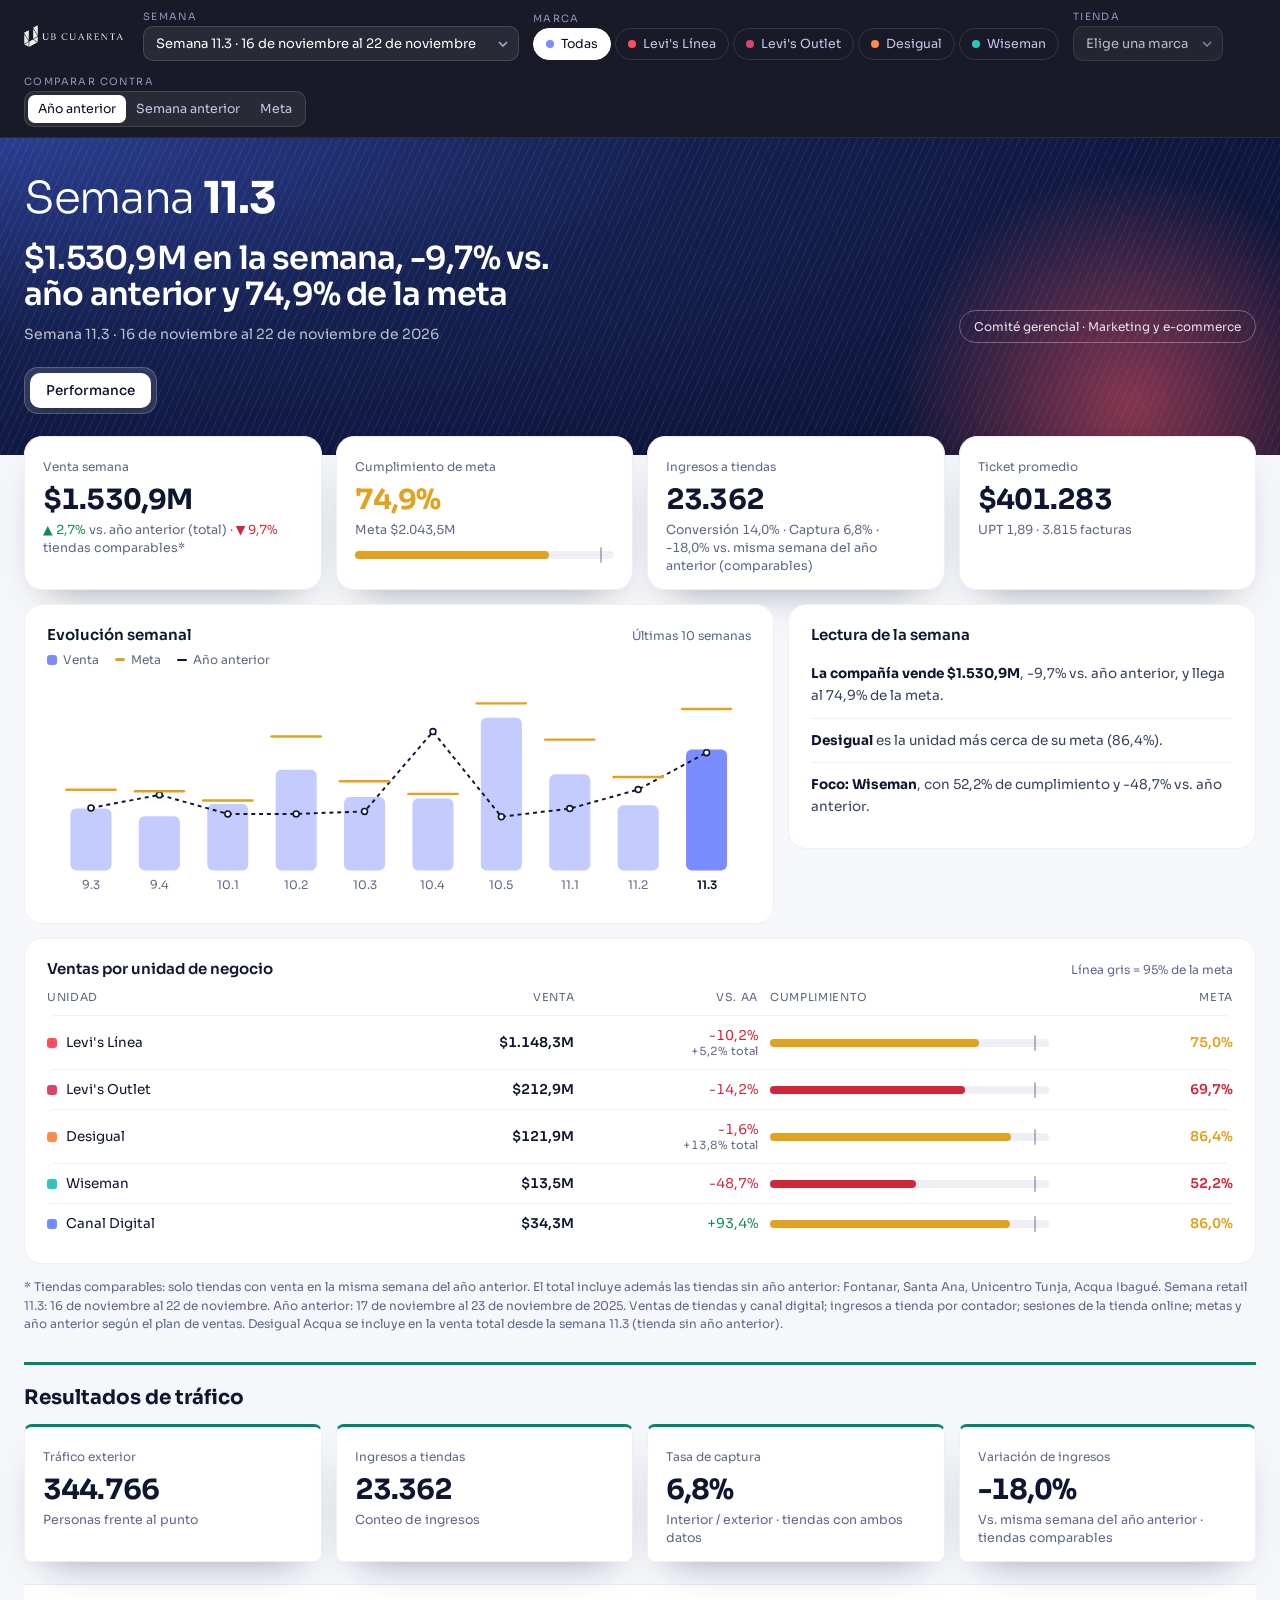
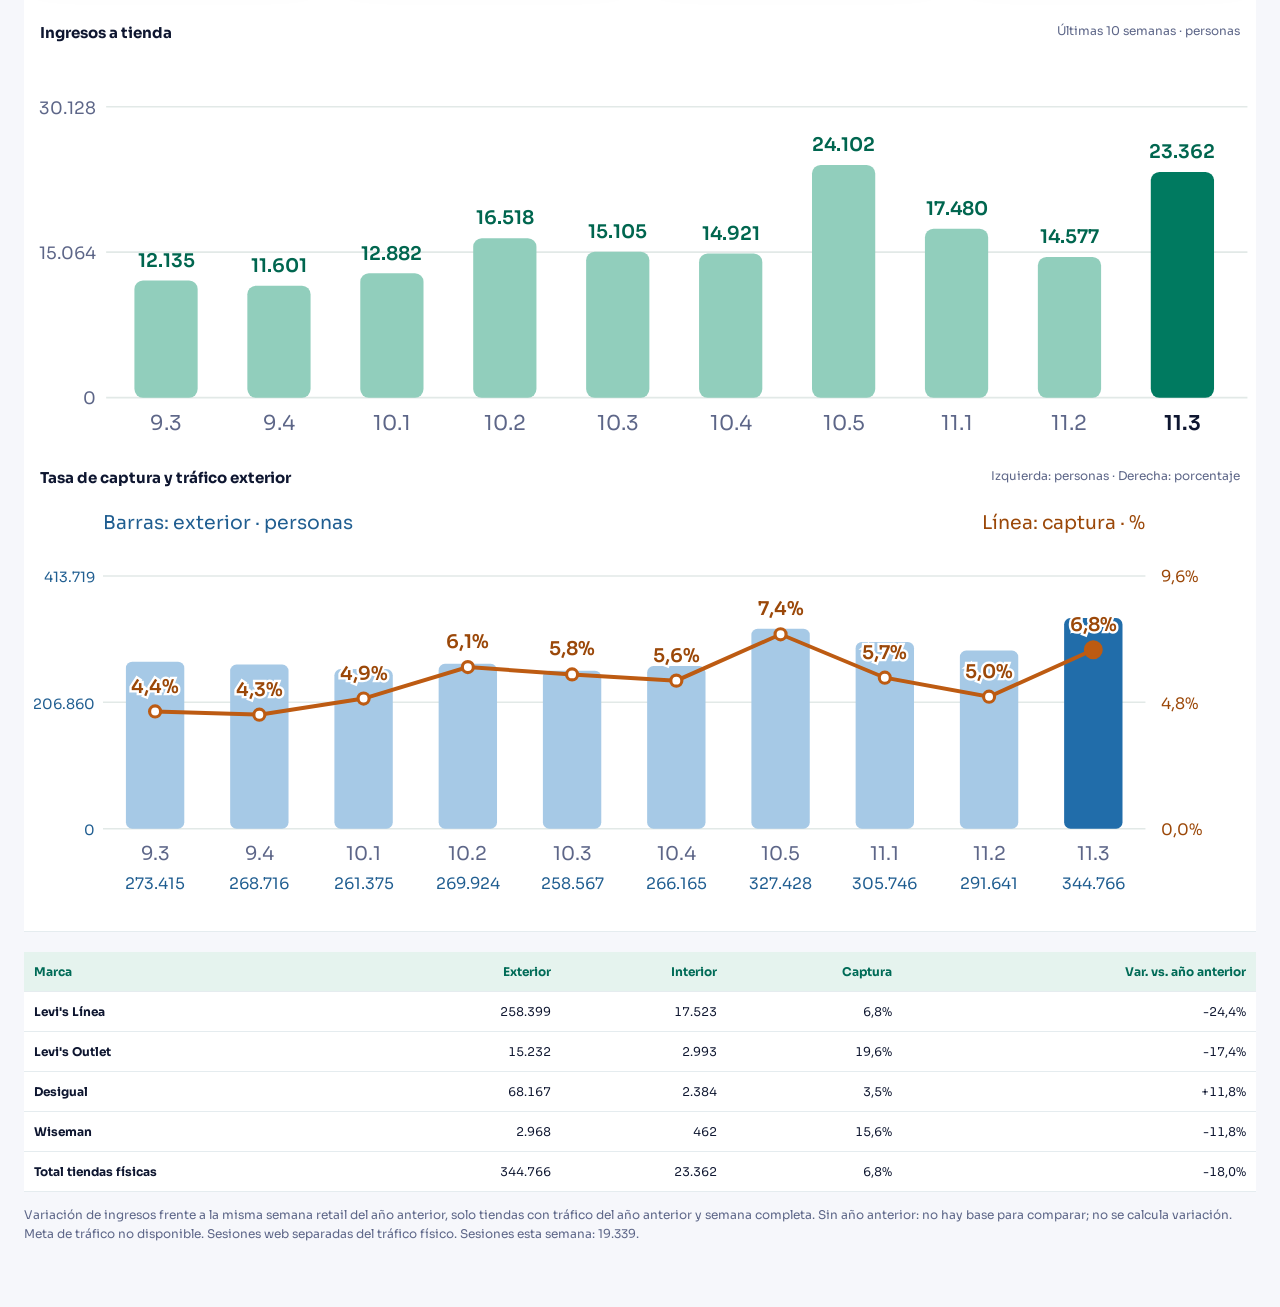
